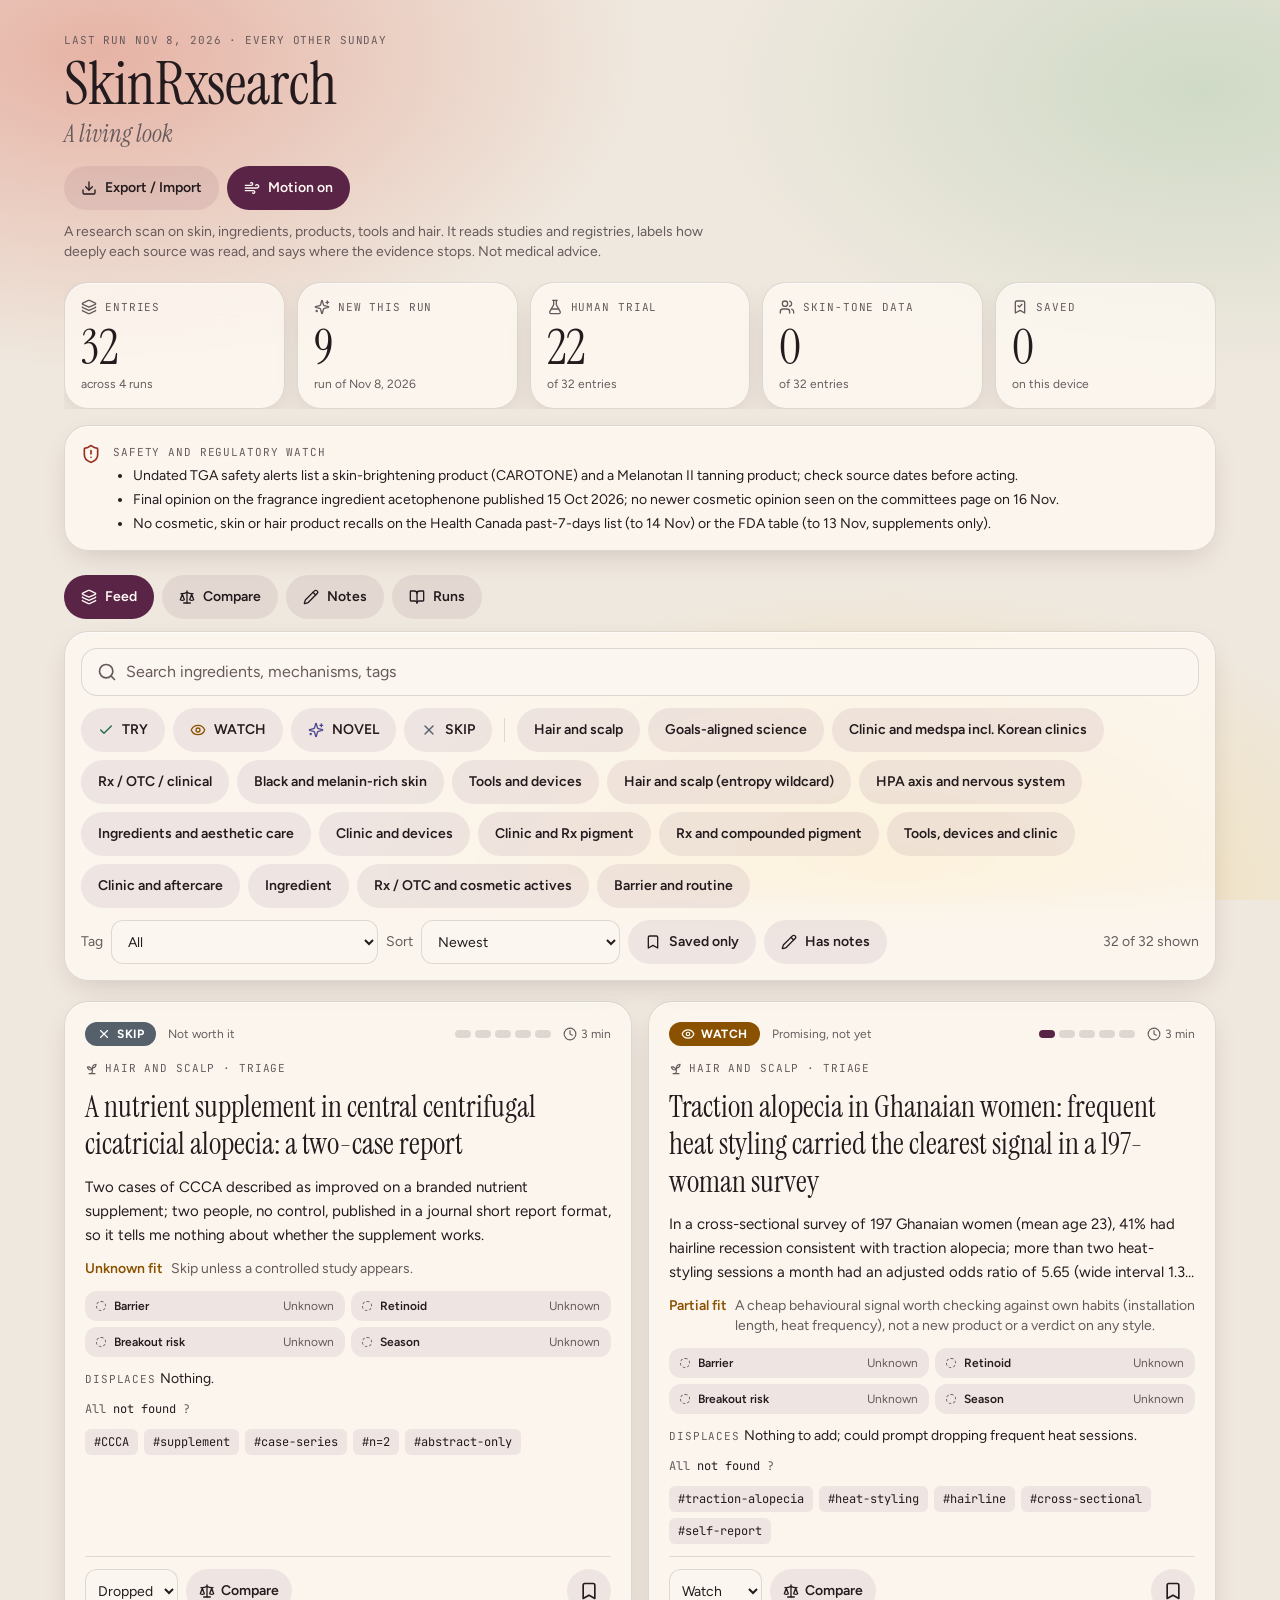
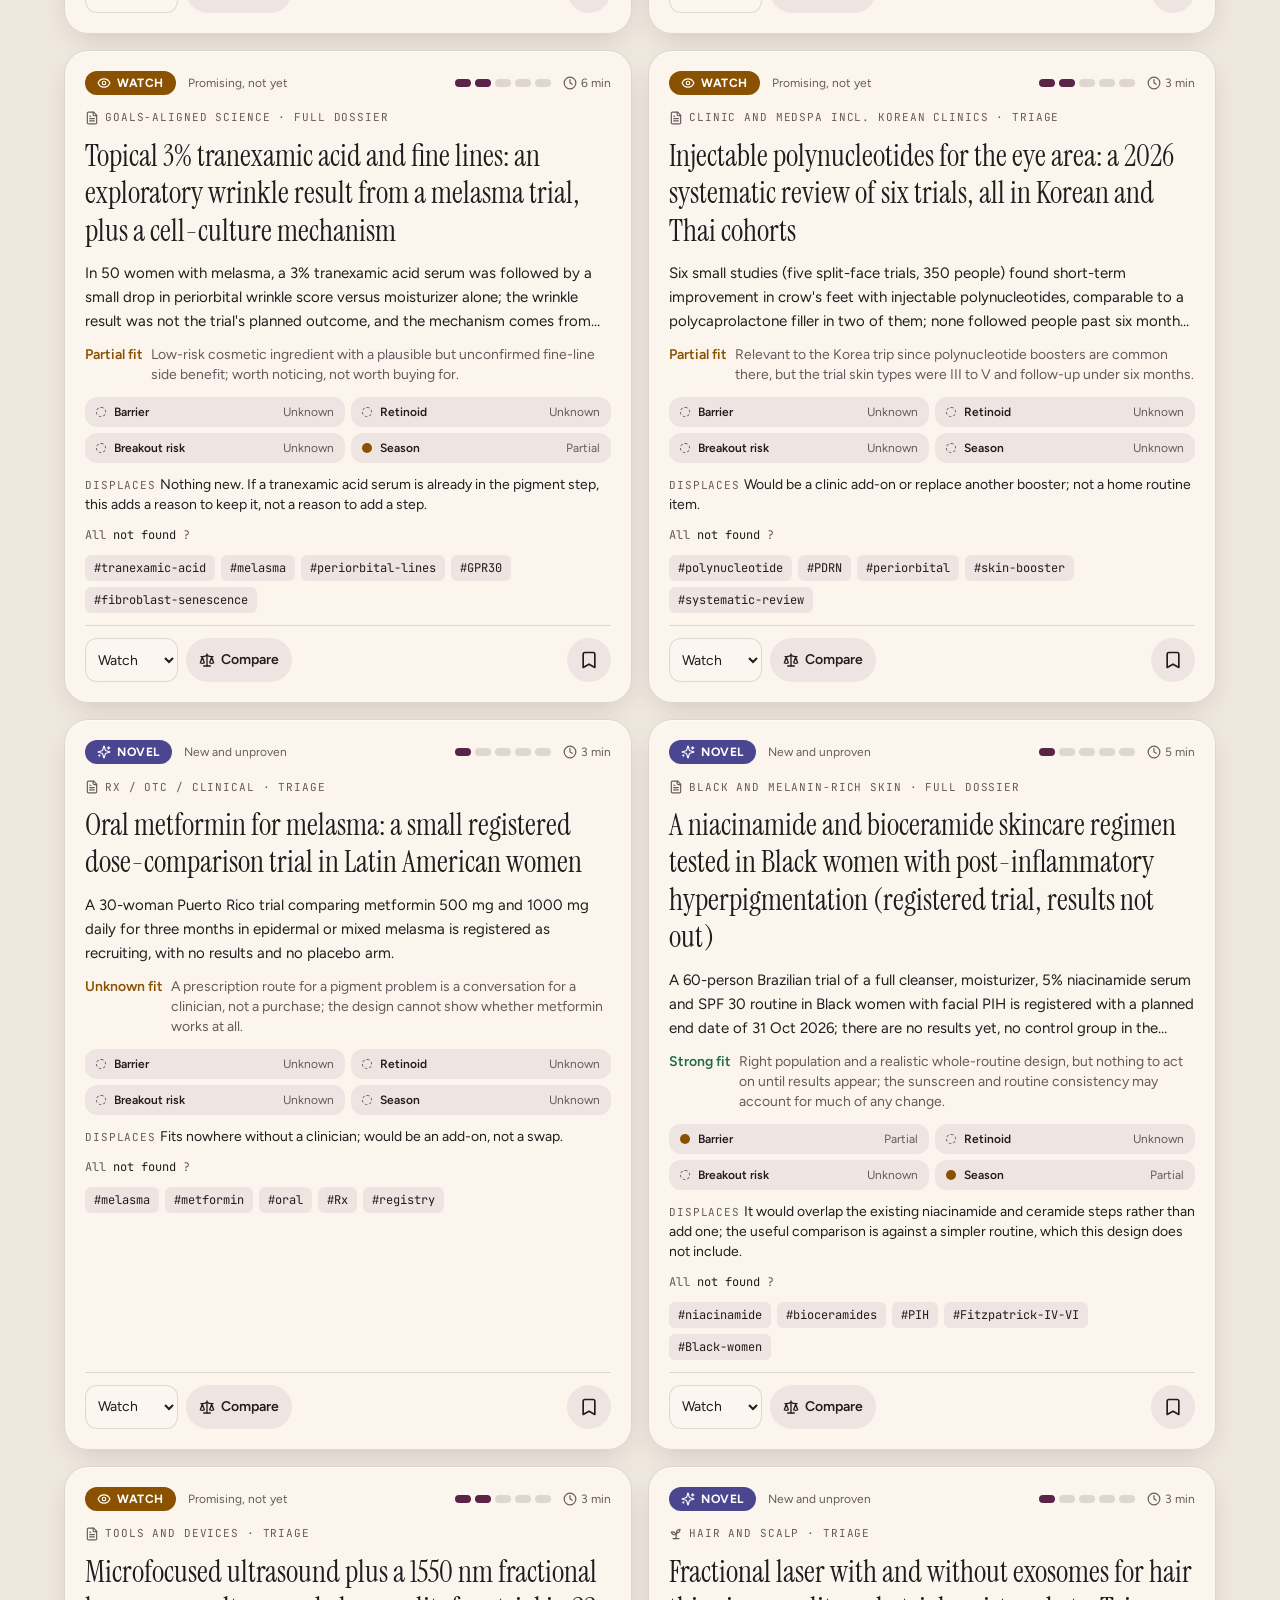
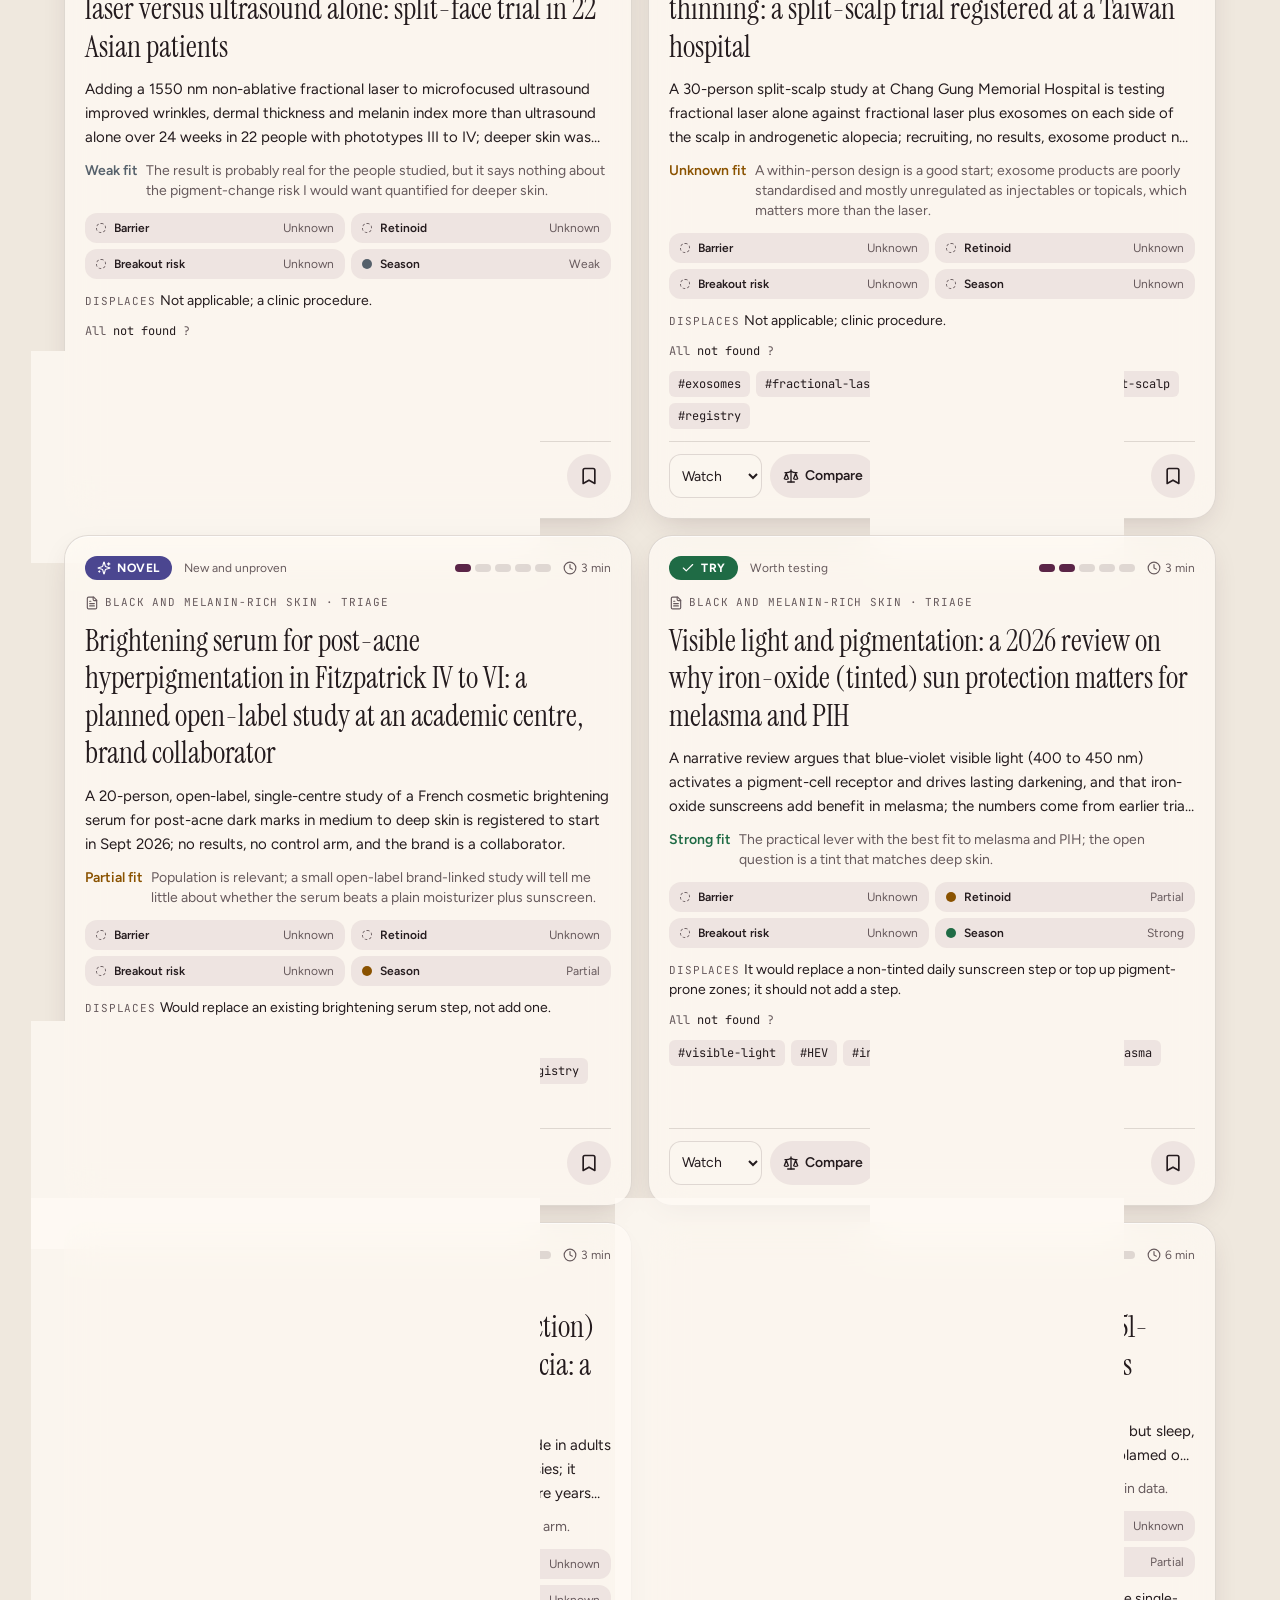
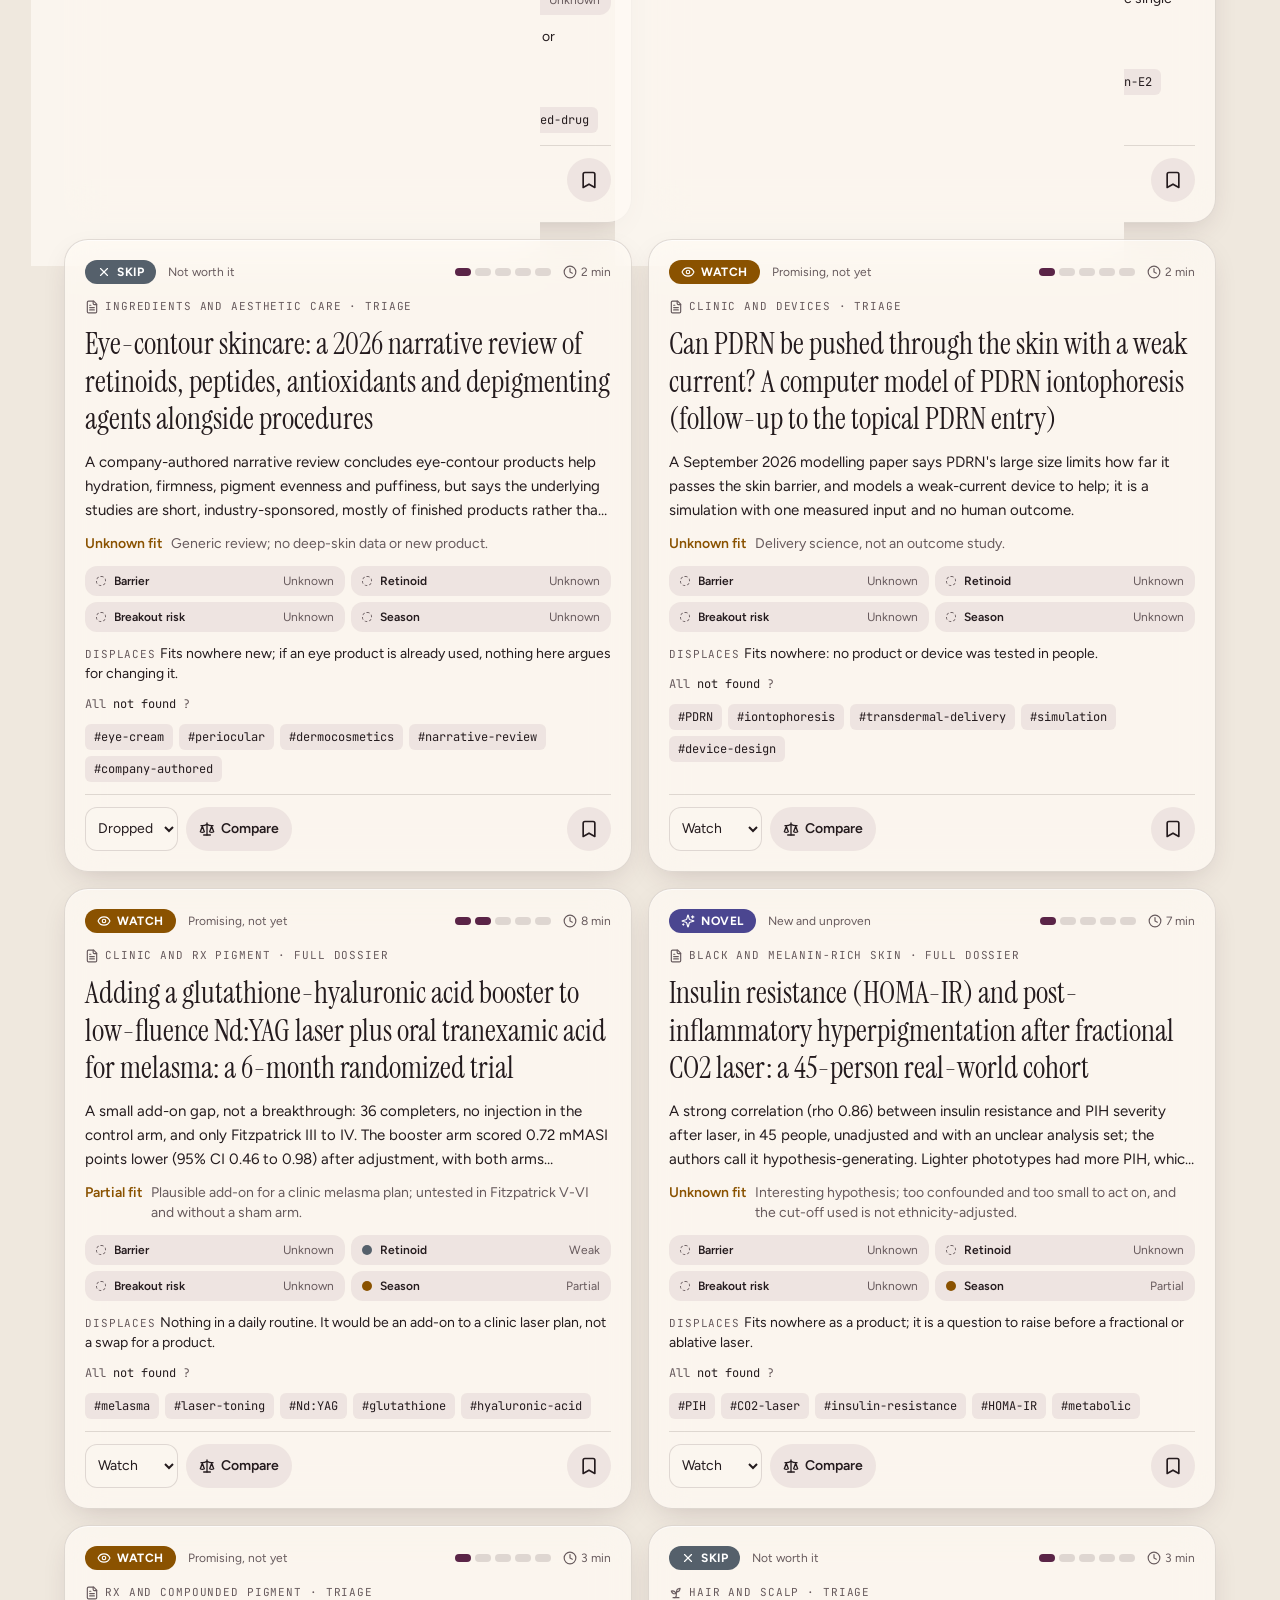
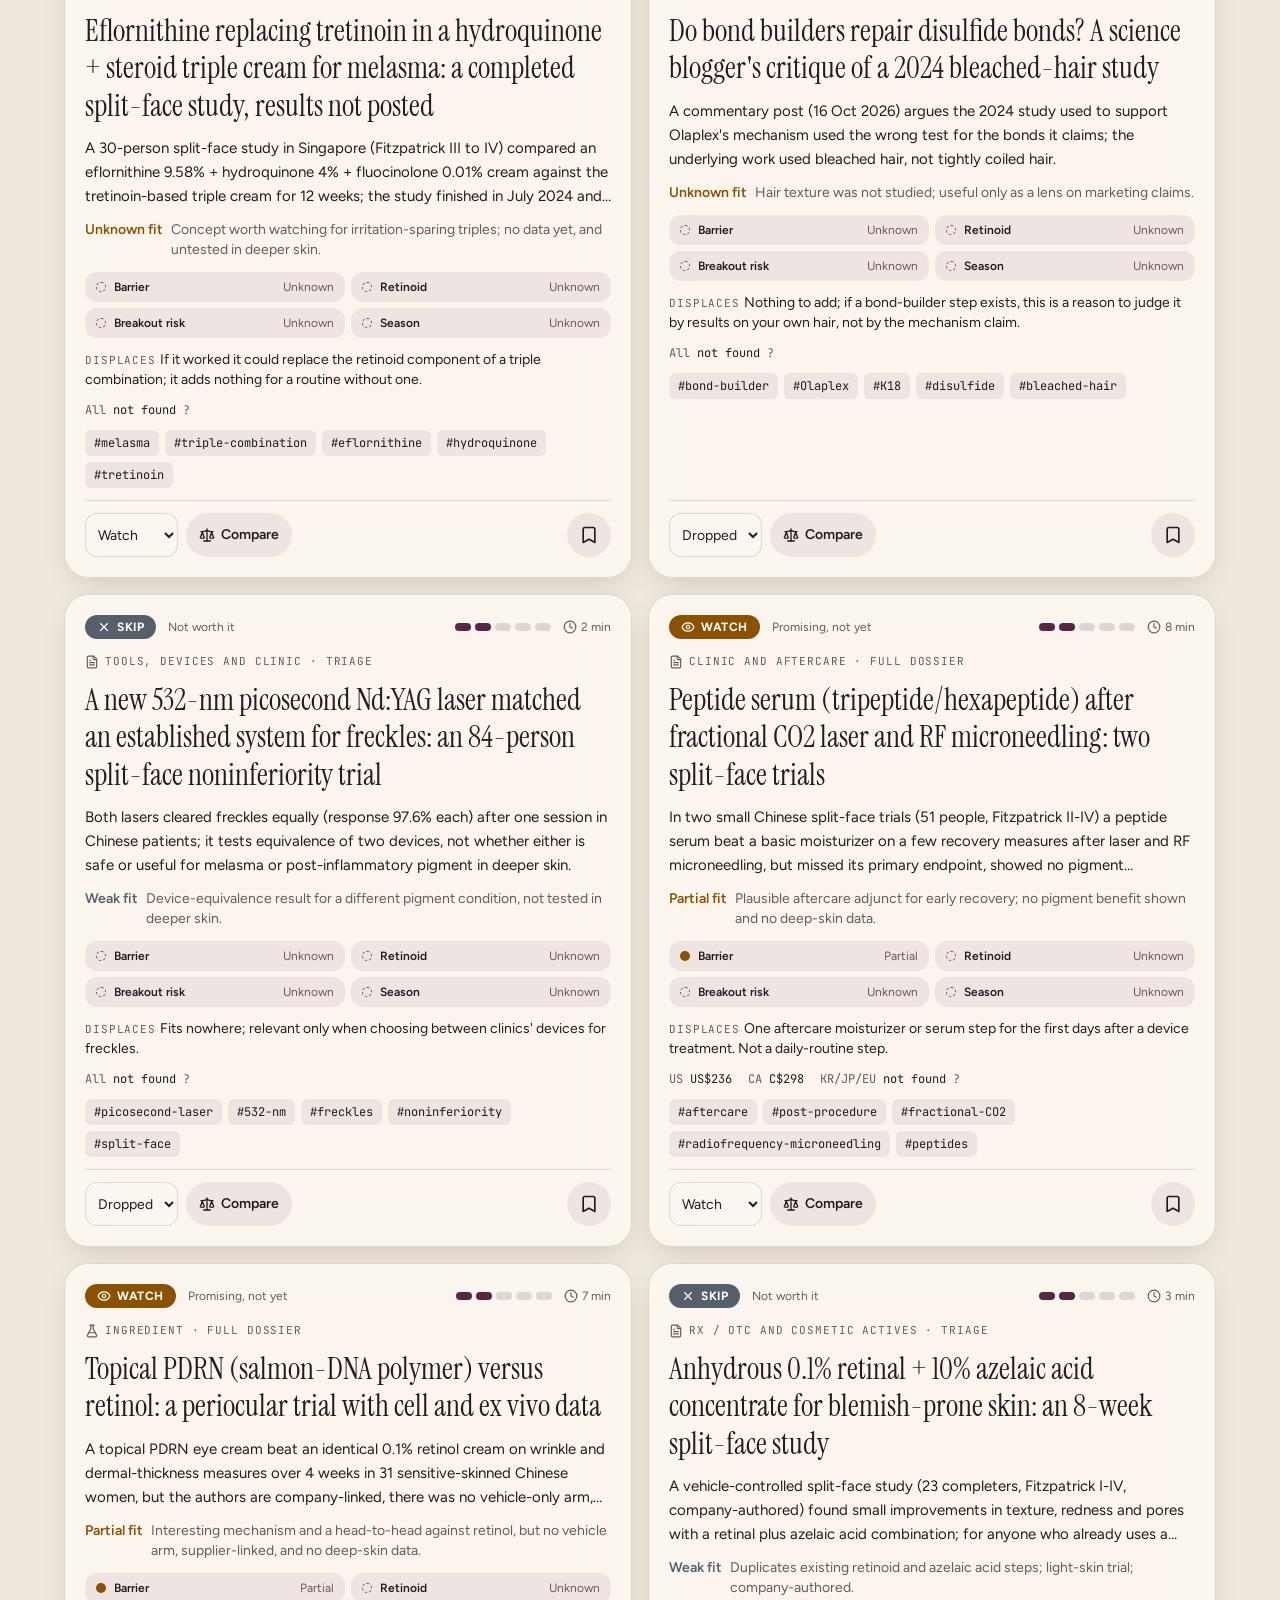
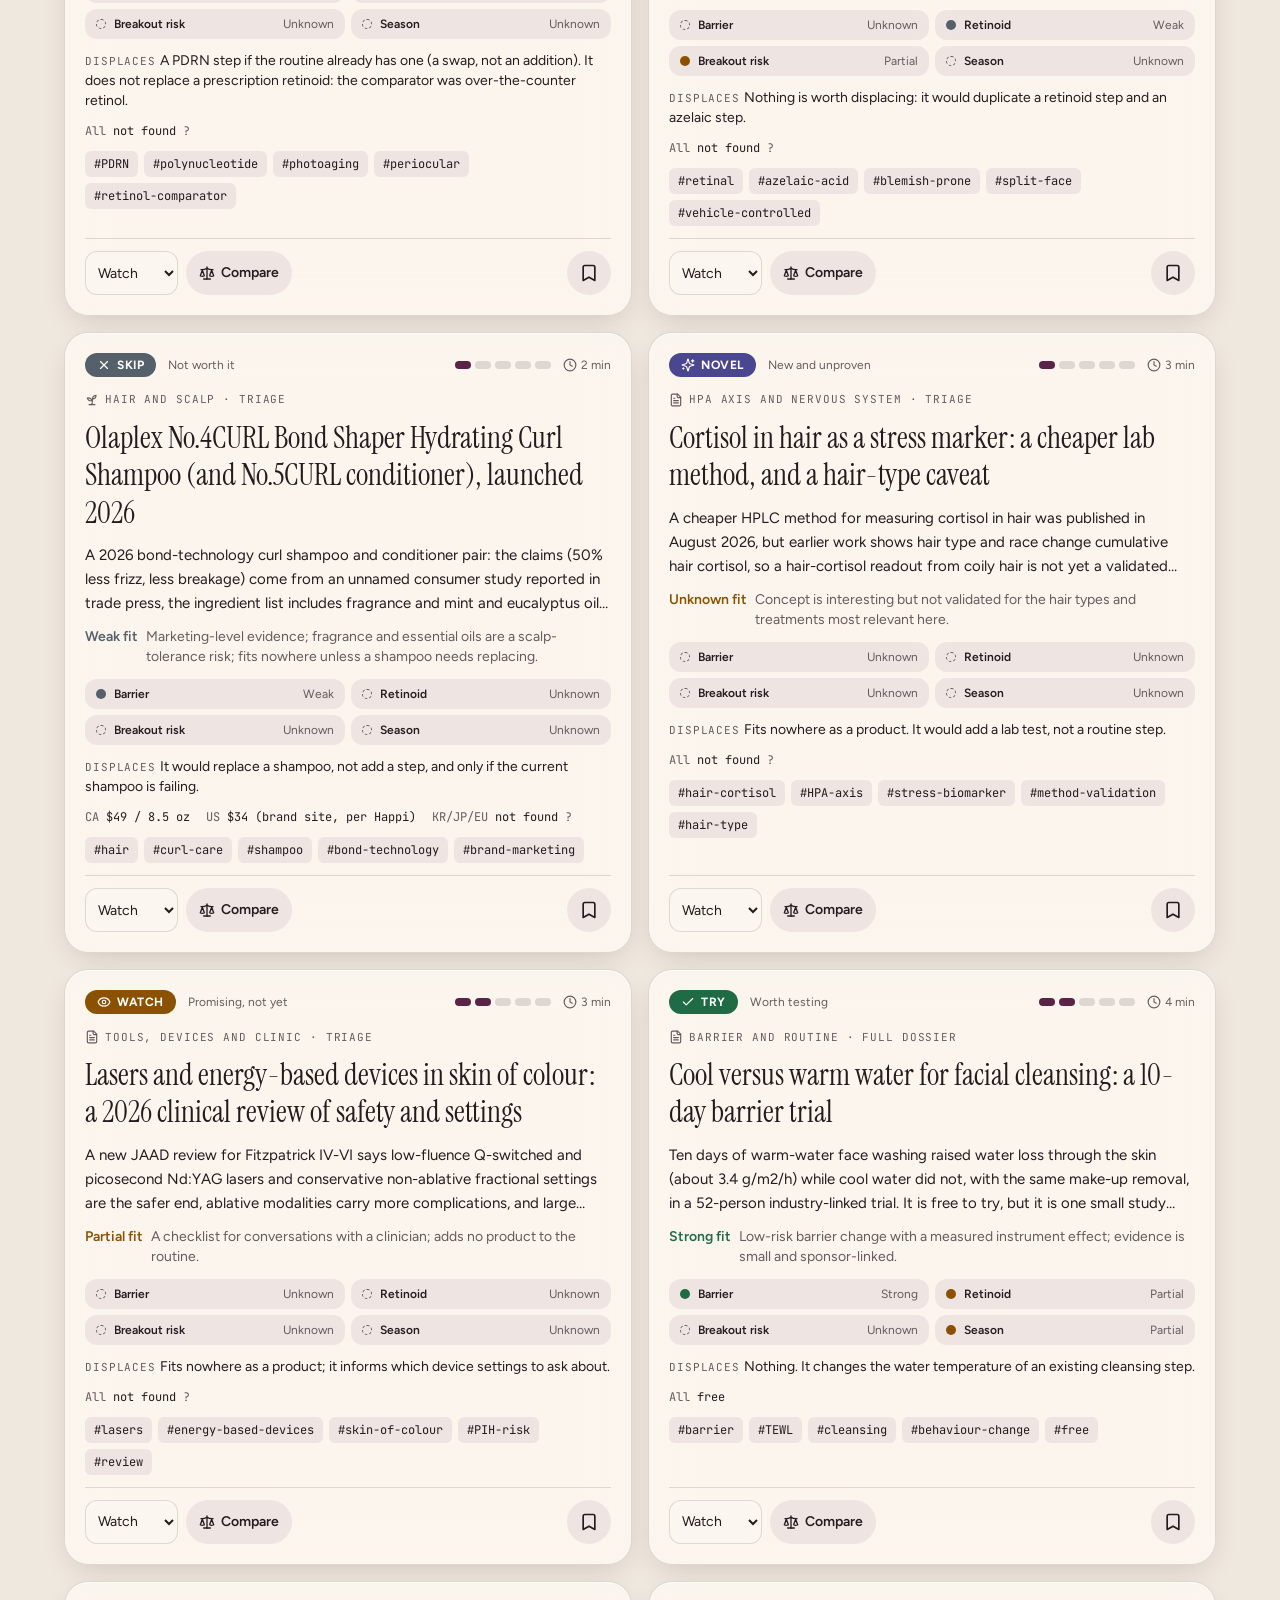
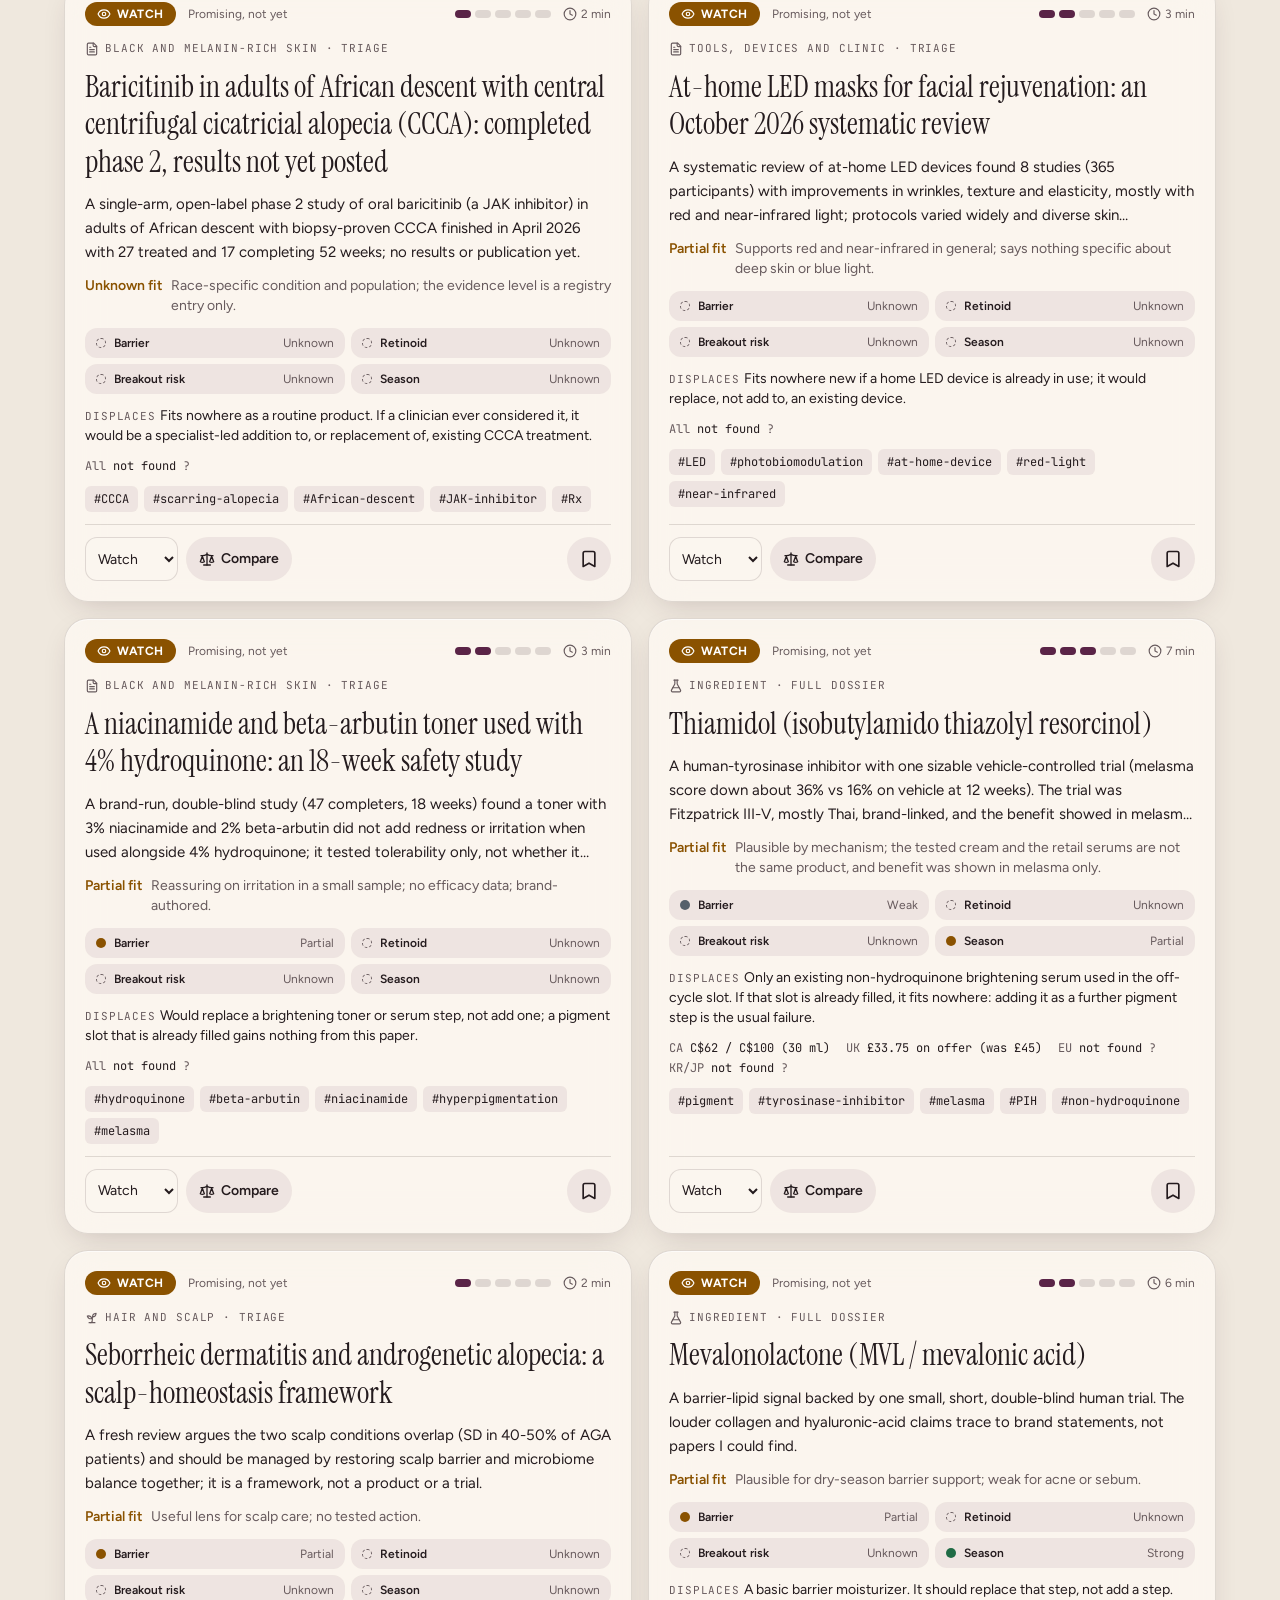
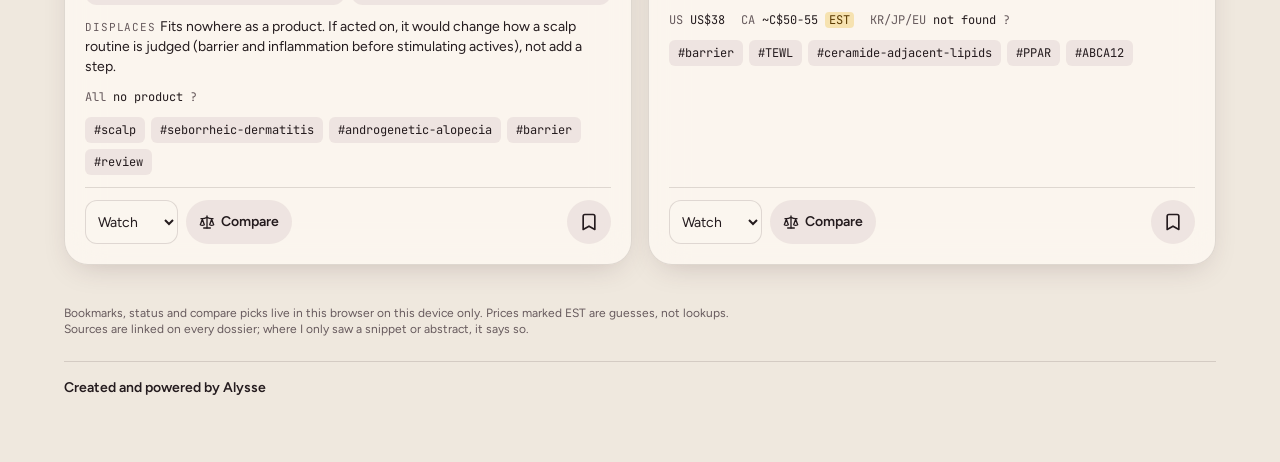
==== site/index.html @ e19b044b "Follow-up to 2026-11-08 run: regulators and product pages read, Watch re-check, deploy confirmed Co-" ====
<!doctype html>
<html lang="en">
<head>
<meta charset="utf-8">
<meta name="viewport" content="width=device-width, initial-scale=1, viewport-fit=cover">
<meta name="robots" content="noindex">
<meta name="color-scheme" content="light dark">
</head>
<body>
<title>SkinRxsearch</title>
<link rel="preconnect" href="https://fonts.googleapis.com">
<link rel="preconnect" href="https://fonts.gstatic.com" crossorigin>
<link rel="stylesheet" href="https://fonts.googleapis.com/css2?family=Figtree:wght@400;500;600;700&family=Instrument+Serif:ital@0;1&family=JetBrains+Mono:wght@400;500&display=swap">
<style>
:root{
  --bg:#efe8de; --ink:#241b1e; --mute:#675a5d; --line:rgba(60,40,45,.15);
  --glass:rgba(255,251,246,.70); --glass-solid:#fbf6ef; --accent:#5a2447; --on-accent:#fff8f3;
  --chip:rgba(90,36,71,.08); --warn:#9a2f20;
  --c-watch:#8a5200; --c-try:#1f6b45; --c-skip:#55606b; --c-novel:#4b4690; --on-badge:#ffffff;
  --est-bg:#f6e2b0; --est-ink:#5a3a00;
  --blob1:#e6b3a5; --blob2:#cfdac6; --blob3:#f1dca9;
  --shadow:0 1px 0 rgba(255,255,255,.6) inset, 0 10px 30px -12px rgba(70,40,50,.25);
}
@media (prefers-color-scheme: dark){
  :root:not([data-theme="light"]){
    --bg:#1b1517; --ink:#f3eae6; --mute:#bbaaac; --line:rgba(255,235,230,.15);
    --glass:rgba(44,33,37,.66); --glass-solid:#2a2125; --accent:#e7a8cf; --on-accent:#2a0f20;
    --chip:rgba(231,168,207,.13); --warn:#ff9d8c;
    --c-watch:#e8b45a; --c-try:#7fcf9f; --c-skip:#aab4be; --c-novel:#b7b1f2; --on-badge:#1b1517;
    --est-bg:#4a3810; --est-ink:#f6d98f;
    --blob1:#4a2a3a; --blob2:#2b3a31; --blob3:#4a3f22;
    --shadow:0 1px 0 rgba(255,255,255,.06) inset, 0 10px 30px -12px rgba(0,0,0,.6);
    color-scheme:dark;
  }
}
:root[data-theme="dark"]{
  --bg:#1b1517; --ink:#f3eae6; --mute:#bbaaac; --line:rgba(255,235,230,.15);
  --glass:rgba(44,33,37,.66); --glass-solid:#2a2125; --accent:#e7a8cf; --on-accent:#2a0f20;
  --chip:rgba(231,168,207,.13); --warn:#ff9d8c;
  --c-watch:#e8b45a; --c-try:#7fcf9f; --c-skip:#aab4be; --c-novel:#b7b1f2; --on-badge:#1b1517;
  --est-bg:#4a3810; --est-ink:#f6d98f;
  --blob1:#4a2a3a; --blob2:#2b3a31; --blob3:#4a3f22;
  --shadow:0 1px 0 rgba(255,255,255,.06) inset, 0 10px 30px -12px rgba(0,0,0,.6);
  color-scheme:dark;
}
*,:after,:before{--tw-border-spacing-x:0;--tw-border-spacing-y:0;--tw-translate-x:0;--tw-translate-y:0;--tw-rotate:0;--tw-skew-x:0;--tw-skew-y:0;--tw-scale-x:1;--tw-scale-y:1;--tw-pan-x: ;--tw-pan-y: ;--tw-pinch-zoom: ;--tw-scroll-snap-strictness:proximity;--tw-gradient-from-position: ;--tw-gradient-via-position: ;--tw-gradient-to-position: ;--tw-ordinal: ;--tw-slashed-zero: ;--tw-numeric-figure: ;--tw-numeric-spacing: ;--tw-numeric-fraction: ;--tw-ring-inset: ;--tw-ring-offset-width:0px;--tw-ring-offset-color:#fff;--tw-ring-color:rgba(59,130,246,.5);--tw-ring-offset-shadow:0 0 #0000;--tw-ring-shadow:0 0 #0000;--tw-shadow:0 0 #0000;--tw-shadow-colored:0 0 #0000;--tw-blur: ;--tw-brightness: ;--tw-contrast: ;--tw-grayscale: ;--tw-hue-rotate: ;--tw-invert: ;--tw-saturate: ;--tw-sepia: ;--tw-drop-shadow: ;--tw-backdrop-blur: ;--tw-backdrop-brightness: ;--tw-backdrop-contrast: ;--tw-backdrop-grayscale: ;--tw-backdrop-hue-rotate: ;--tw-backdrop-invert: ;--tw-backdrop-opacity: ;--tw-backdrop-saturate: ;--tw-backdrop-sepia: ;--tw-contain-size: ;--tw-contain-layout: ;--tw-contain-paint: ;--tw-contain-style: }::backdrop{--tw-border-spacing-x:0;--tw-border-spacing-y:0;--tw-translate-x:0;--tw-translate-y:0;--tw-rotate:0;--tw-skew-x:0;--tw-skew-y:0;--tw-scale-x:1;--tw-scale-y:1;--tw-pan-x: ;--tw-pan-y: ;--tw-pinch-zoom: ;--tw-scroll-snap-strictness:proximity;--tw-gradient-from-position: ;--tw-gradient-via-position: ;--tw-gradient-to-position: ;--tw-ordinal: ;--tw-slashed-zero: ;--tw-numeric-figure: ;--tw-numeric-spacing: ;--tw-numeric-fraction: ;--tw-ring-inset: ;--tw-ring-offset-width:0px;--tw-ring-offset-color:#fff;--tw-ring-color:rgba(59,130,246,.5);--tw-ring-offset-shadow:0 0 #0000;--tw-ring-shadow:0 0 #0000;--tw-shadow:0 0 #0000;--tw-shadow-colored:0 0 #0000;--tw-blur: ;--tw-brightness: ;--tw-contrast: ;--tw-grayscale: ;--tw-hue-rotate: ;--tw-invert: ;--tw-saturate: ;--tw-sepia: ;--tw-drop-shadow: ;--tw-backdrop-blur: ;--tw-backdrop-brightness: ;--tw-backdrop-contrast: ;--tw-backdrop-grayscale: ;--tw-backdrop-hue-rotate: ;--tw-backdrop-invert: ;--tw-backdrop-opacity: ;--tw-backdrop-saturate: ;--tw-backdrop-sepia: ;--tw-contain-size: ;--tw-contain-layout: ;--tw-contain-paint: ;--tw-contain-style: }/*! tailwindcss v3.4.17 | MIT License | https://tailwindcss.com*/*,:after,:before{box-sizing:border-box;border:0 solid #e5e7eb}:after,:before{--tw-content:""}:host,html{line-height:1.5;-webkit-text-size-adjust:100%;-moz-tab-size:4;-o-tab-size:4;tab-size:4;font-family:Figtree,system-ui,sans-serif;font-feature-settings:normal;font-variation-settings:normal;-webkit-tap-highlight-color:transparent}body{margin:0;line-height:inherit}hr{height:0;color:inherit;border-top-width:1px}abbr:where([title]){-webkit-text-decoration:underline dotted;text-decoration:underline dotted}h1,h2,h3,h4,h5,h6{font-size:inherit;font-weight:inherit}a{color:inherit;text-decoration:inherit}b,strong{font-weight:bolder}code,kbd,pre,samp{font-family:JetBrains Mono,ui-monospace,monospace;font-feature-settings:normal;font-variation-settings:normal;font-size:1em}small{font-size:80%}sub,sup{font-size:75%;line-height:0;position:relative;vertical-align:baseline}sub{bottom:-.25em}sup{top:-.5em}table{text-indent:0;border-color:inherit;border-collapse:collapse}button,input,optgroup,select,textarea{font-family:inherit;font-feature-settings:inherit;font-variation-settings:inherit;font-size:100%;font-weight:inherit;line-height:inherit;letter-spacing:inherit;color:inherit;margin:0;padding:0}button,select{text-transform:none}button,input:where([type=button]),input:where([type=reset]),input:where([type=submit]){-webkit-appearance:button;background-color:transparent;background-image:none}:-moz-focusring{outline:auto}:-moz-ui-invalid{box-shadow:none}progress{vertical-align:baseline}::-webkit-inner-spin-button,::-webkit-outer-spin-button{height:auto}[type=search]{-webkit-appearance:textfield;outline-offset:-2px}::-webkit-search-decoration{-webkit-appearance:none}::-webkit-file-upload-button{-webkit-appearance:button;font:inherit}summary{display:list-item}blockquote,dd,dl,figure,h1,h2,h3,h4,h5,h6,hr,p,pre{margin:0}fieldset{margin:0}fieldset,legend{padding:0}menu,ol,ul{list-style:none;margin:0;padding:0}dialog{padding:0}textarea{resize:vertical}input::-moz-placeholder,textarea::-moz-placeholder{opacity:1;color:#9ca3af}input::placeholder,textarea::placeholder{opacity:1;color:#9ca3af}[role=button],button{cursor:pointer}:disabled{cursor:default}audio,canvas,embed,iframe,img,object,svg,video{display:block;vertical-align:middle}img,video{max-width:100%;height:auto}[hidden]:where(:not([hidden=until-found])){display:none}.sr-only{position:absolute;width:1px;height:1px;padding:0;margin:-1px;overflow:hidden;clip:rect(0,0,0,0);white-space:nowrap;border-width:0}.visible{visibility:visible}.fixed{position:fixed}.absolute{position:absolute}.relative{position:relative}.inset-0{inset:0}.inset-x-0{left:0;right:0}.inset-x-3{left:.75rem;right:.75rem}.bottom-0{bottom:0}.bottom-2{bottom:.5rem}.bottom-5{bottom:1.25rem}.left-0{left:0}.left-1\/2{left:50%}.left-4{left:1rem}.right-2{right:.5rem}.top-0{top:0}.top-1\/2{top:50%}.top-\[6dvh\]{top:6dvh}.z-10{z-index:10}.z-30{z-index:30}.z-40{z-index:40}.z-50{z-index:50}.z-\[60\]{z-index:60}.m-0{margin:0}.-mx-1{margin-left:-.25rem;margin-right:-.25rem}.-mx-4{margin-left:-1rem;margin-right:-1rem}.-mx-5{margin-left:-1.25rem;margin-right:-1.25rem}.mx-1{margin-left:.25rem;margin-right:.25rem}.mx-auto{margin-left:auto;margin-right:auto}.mb-1{margin-bottom:.25rem}.mb-2{margin-bottom:.5rem}.mb-3{margin-bottom:.75rem}.mb-4{margin-bottom:1rem}.mb-6{margin-bottom:1.5rem}.ml-1{margin-left:.25rem}.ml-2{margin-left:.5rem}.ml-auto{margin-left:auto}.mr-1{margin-right:.25rem}.mt-0\.5{margin-top:.125rem}.mt-1{margin-top:.25rem}.mt-1\.5{margin-top:.375rem}.mt-10{margin-top:2.5rem}.mt-2{margin-top:.5rem}.mt-3{margin-top:.75rem}.mt-4{margin-top:1rem}.mt-5{margin-top:1.25rem}.mt-6{margin-top:1.5rem}.mt-auto{margin-top:auto}.block{display:block}.flex{display:flex}.inline-flex{display:inline-flex}.grid{display:grid}.\!hidden{display:none!important}.hidden{display:none}.h-1{height:.25rem}.h-2{height:.5rem}.h-2\.5{height:.625rem}.h-3\.5{height:.875rem}.h-4{height:1rem}.h-5{height:1.25rem}.h-6{height:1.5rem}.h-8{height:2rem}.h-\[92dvh\]{height:92dvh}.h-full{height:100%}.max-h-\[88dvh\]{max-height:88dvh}.min-h-0{min-height:0}.min-h-\[16px\]{min-height:16px}.min-h-\[32px\]{min-height:32px}.min-h-\[44px\]{min-height:44px}.min-h-\[48px\]{min-height:48px}.w-2\.5{width:.625rem}.w-28{width:7rem}.w-3\.5{width:.875rem}.w-4{width:1rem}.w-5{width:1.25rem}.w-8{width:2rem}.w-full{width:100%}.w-px{width:1px}.min-w-0{min-width:0}.min-w-\[116px\]{min-width:116px}.min-w-\[44px\]{min-width:44px}.max-w-2xl{max-width:42rem}.max-w-6xl{max-width:72rem}.max-w-\[300px\]{max-width:300px}.max-w-md{max-width:28rem}.max-w-xl{max-width:36rem}.flex-1{flex:1 1 0%}.shrink-0{flex-shrink:0}.-translate-x-1\/2{--tw-translate-x:-50%}.-translate-x-1\/2,.-translate-y-1\/2{transform:translate(var(--tw-translate-x),var(--tw-translate-y)) rotate(var(--tw-rotate)) skewX(var(--tw-skew-x)) skewY(var(--tw-skew-y)) scaleX(var(--tw-scale-x)) scaleY(var(--tw-scale-y))}.-translate-y-1\/2{--tw-translate-y:-50%}.transform{transform:translate(var(--tw-translate-x),var(--tw-translate-y)) rotate(var(--tw-rotate)) skewX(var(--tw-skew-x)) skewY(var(--tw-skew-y)) scaleX(var(--tw-scale-x)) scaleY(var(--tw-scale-y))}.cursor-pointer{cursor:pointer}.scroll-mt-4{scroll-margin-top:1rem}.list-disc{list-style-type:disc}.list-none{list-style-type:none}.grid-cols-2{grid-template-columns:repeat(2,minmax(0,1fr))}.grid-cols-4{grid-template-columns:repeat(4,minmax(0,1fr))}.flex-col{flex-direction:column}.flex-wrap{flex-wrap:wrap}.items-start{align-items:flex-start}.items-center{align-items:center}.items-baseline{align-items:baseline}.justify-center{justify-content:center}.gap-1{gap:.25rem}.gap-1\.5{gap:.375rem}.gap-2{gap:.5rem}.gap-3{gap:.75rem}.gap-4{gap:1rem}.gap-x-3{-moz-column-gap:.75rem;column-gap:.75rem}.gap-x-4{-moz-column-gap:1rem;column-gap:1rem}.gap-x-6{-moz-column-gap:1.5rem;column-gap:1.5rem}.gap-y-1{row-gap:.25rem}.gap-y-2{row-gap:.5rem}.space-y-1>:not([hidden])~:not([hidden]){--tw-space-y-reverse:0;margin-top:calc(.25rem*(1 - var(--tw-space-y-reverse)));margin-bottom:calc(.25rem*var(--tw-space-y-reverse))}.space-y-1\.5>:not([hidden])~:not([hidden]){--tw-space-y-reverse:0;margin-top:calc(.375rem*(1 - var(--tw-space-y-reverse)));margin-bottom:calc(.375rem*var(--tw-space-y-reverse))}.space-y-2>:not([hidden])~:not([hidden]){--tw-space-y-reverse:0;margin-top:calc(.5rem*(1 - var(--tw-space-y-reverse)));margin-bottom:calc(.5rem*var(--tw-space-y-reverse))}.divide-y>:not([hidden])~:not([hidden]){--tw-divide-y-reverse:0;border-top-width:calc(1px*(1 - var(--tw-divide-y-reverse)));border-bottom-width:calc(1px*var(--tw-divide-y-reverse))}.divide-line>:not([hidden])~:not([hidden]){border-color:var(--line)}.self-start{align-self:flex-start}.overflow-hidden{overflow:hidden}.overflow-x-auto{overflow-x:auto}.overflow-y-auto{overflow-y:auto}.overscroll-contain{overscroll-behavior:contain}.truncate{overflow:hidden;text-overflow:ellipsis;white-space:nowrap}.whitespace-pre-wrap{white-space:pre-wrap}.rounded{border-radius:.25rem}.rounded-2xl{border-radius:1rem}.rounded-3xl{border-radius:1.5rem}.rounded-full{border-radius:9999px}.rounded-md{border-radius:.375rem}.rounded-xl{border-radius:.75rem}.rounded-t-\[28px\]{border-top-left-radius:28px;border-top-right-radius:28px}.border{border-width:1px}.border-b{border-bottom-width:1px}.border-t{border-top-width:1px}.border-dashed{border-style:dashed}.border-line{border-color:var(--line)}.bg-line{background-color:var(--line)}.object-cover{-o-object-fit:cover;object-fit:cover}.p-0{padding:0}.p-3{padding:.75rem}.p-4{padding:1rem}.p-5{padding:1.25rem}.p-8{padding:2rem}.px-1{padding-left:.25rem;padding-right:.25rem}.px-1\.5{padding-left:.375rem;padding-right:.375rem}.px-2{padding-left:.5rem;padding-right:.5rem}.px-2\.5{padding-left:.625rem;padding-right:.625rem}.px-3{padding-left:.75rem;padding-right:.75rem}.px-4{padding-left:1rem;padding-right:1rem}.px-5{padding-left:1.25rem;padding-right:1.25rem}.py-0\.5{padding-top:.125rem;padding-bottom:.125rem}.py-1{padding-top:.25rem;padding-bottom:.25rem}.py-1\.5{padding-top:.375rem;padding-bottom:.375rem}.py-2\.5{padding-top:.625rem;padding-bottom:.625rem}.py-3{padding-top:.75rem;padding-bottom:.75rem}.pb-1{padding-bottom:.25rem}.pb-2{padding-bottom:.5rem}.pb-3{padding-bottom:.75rem}.pb-4{padding-bottom:1rem}.pb-5{padding-bottom:1.25rem}.pl-11{padding-left:2.75rem}.pl-4{padding-left:1rem}.pl-5{padding-left:1.25rem}.pr-4{padding-right:1rem}.pt-0\.5{padding-top:.125rem}.pt-1\.5{padding-top:.375rem}.pt-2{padding-top:.5rem}.pt-3{padding-top:.75rem}.pt-4{padding-top:1rem}.pt-8{padding-top:2rem}.text-left{text-align:left}.text-center{text-align:center}.align-middle{vertical-align:middle}.font-display{font-family:Instrument Serif,Georgia,serif}.font-mono{font-family:JetBrains Mono,ui-monospace,monospace}.text-2xl{font-size:1.5rem;line-height:2rem}.text-3xl{font-size:1.875rem;line-height:2.25rem}.text-5xl{font-size:3rem;line-height:1}.text-\[11px\]{font-size:11px}.text-\[15px\]{font-size:15px}.text-base{font-size:1rem;line-height:1.5rem}.text-sm{font-size:.875rem;line-height:1.25rem}.text-xs{font-size:.75rem;line-height:1rem}.font-bold{font-weight:700}.font-semibold{font-weight:600}.italic{font-style:italic}.leading-none{line-height:1}.leading-snug{line-height:1.375}.leading-tight{line-height:1.25}.tracking-wider{letter-spacing:.05em}.text-accent{color:var(--accent)}.text-ink{color:var(--ink)}.text-mute{color:var(--mute)}.text-warn{color:var(--warn)}.underline{text-decoration-line:underline}.underline-offset-4{text-underline-offset:4px}.filter{filter:var(--tw-blur) var(--tw-brightness) var(--tw-contrast) var(--tw-grayscale) var(--tw-hue-rotate) var(--tw-invert) var(--tw-saturate) var(--tw-sepia) var(--tw-drop-shadow)}.placeholder\:text-mute::-moz-placeholder{color:var(--mute)}.placeholder\:text-mute::placeholder{color:var(--mute)}.after\:absolute:after{content:var(--tw-content);position:absolute}.after\:inset-0:after{content:var(--tw-content);inset:0}.after\:rounded-3xl:after{content:var(--tw-content);border-radius:1.5rem}@media (min-width:640px){.sm\:sticky{position:sticky}.sm\:top-2{top:.5rem}.sm\:mx-0{margin-left:0;margin-right:0}.sm\:mt-2{margin-top:.5rem}.sm\:block{display:block}.sm\:flex{display:flex}.sm\:grid{display:grid}.sm\:hidden{display:none}.sm\:min-w-0{min-width:0}.sm\:grid-cols-2{grid-template-columns:repeat(2,minmax(0,1fr))}.sm\:grid-cols-5{grid-template-columns:repeat(5,minmax(0,1fr))}.sm\:flex-row{flex-direction:row}.sm\:items-center{align-items:center}.sm\:gap-2{gap:.5rem}.sm\:gap-3{gap:.75rem}.sm\:rounded-3xl{border-radius:1.5rem}.sm\:p-4{padding:1rem}.sm\:px-0{padding-left:0;padding-right:0}.sm\:px-4{padding-left:1rem;padding-right:1rem}.sm\:pb-0{padding-bottom:0}.sm\:text-5xl{font-size:3rem;line-height:1}.sm\:text-6xl{font-size:3.75rem;line-height:1}}@media (min-width:768px){.md\:inset-y-0{top:0;bottom:0}.md\:bottom-auto{bottom:auto}.md\:left-auto{left:auto}.md\:right-0{right:0}.md\:h-full{height:100%}.md\:w-\[min\(720px\2c 100\%\)\]{width:min(720px,100%)}.md\:grid-cols-2{grid-template-columns:repeat(2,minmax(0,1fr))}.md\:rounded-l-\[28px\]{border-top-left-radius:28px;border-bottom-left-radius:28px}.md\:rounded-t-none{border-top-left-radius:0;border-top-right-radius:0}}
html{-webkit-text-size-adjust:100%}
body{margin:0;background:var(--bg);color:var(--ink);font-family:Figtree,system-ui,sans-serif;font-size:16px;line-height:1.6;
  padding-left:max(16px,env(safe-area-inset-left));padding-right:max(16px,env(safe-area-inset-right));padding-bottom:calc(64px + env(safe-area-inset-bottom))}
.bgfx{position:fixed;inset:0;z-index:-1;pointer-events:none;
  background:
   radial-gradient(60% 50% at 8% 6%, var(--blob1) 0%, transparent 70%),
   radial-gradient(55% 45% at 94% 10%, var(--blob2) 0%, transparent 70%),
   radial-gradient(60% 50% at 70% 100%, var(--blob3) 0%, transparent 70%),
   var(--bg)}
.glass{background:var(--glass);-webkit-backdrop-filter:blur(18px) saturate(1.2);backdrop-filter:blur(18px) saturate(1.2);
  border:1px solid var(--line);box-shadow:var(--shadow)}
.glass-solid{background:var(--glass-solid);border:1px solid var(--line)}
.pill{background:var(--pc);color:var(--on-badge)}
.ring-a:focus-visible,button:focus-visible,a:focus-visible,select:focus-visible,input:focus-visible{outline:2px solid var(--accent);outline-offset:2px}
.card{transition:transform .18s ease, box-shadow .18s ease}
@media (hover:hover){.card:hover{transform:translateY(-2px)}}
.chipbtn{background:var(--chip);color:var(--ink);border:1px solid transparent}
.chipbtn[aria-pressed="true"]{background:var(--accent);color:var(--on-accent)}
.est{background:var(--est-bg);color:var(--est-ink)}
.scrim{opacity:0;pointer-events:none;transition:opacity .2s ease;background:rgba(30,15,22,.38)}
.scrim.open{opacity:1;pointer-events:auto}
.drawer{transform:translateY(100%);transition:transform .28s cubic-bezier(.2,.8,.2,1);visibility:hidden}
.drawer.open{transform:none;visibility:visible}
@media (min-width:768px){.drawer{transform:translateX(100%)}.drawer.open{transform:none}}
.clamp3{display:-webkit-box;-webkit-line-clamp:3;-webkit-box-orient:vertical;overflow:hidden}
.eyebrow{font-family:"JetBrains Mono",ui-monospace,monospace;font-size:11px;letter-spacing:.08em;text-transform:uppercase;color:var(--mute)}
.stepline{position:absolute;left:15px;top:30px;bottom:-10px;width:2px;background:var(--line)}
html:not(.mo) *,html:not(.mo) *::before,html:not(.mo) *::after{transition:none!important;animation:none!important;scroll-behavior:auto!important}
.chipbtn[aria-current="true"]{background:var(--accent);color:var(--on-accent)}
.chipbtn:disabled{opacity:.5}
.mo .rv{opacity:0;transform:translateY(14px);transition:opacity .5s ease,transform .5s cubic-bezier(.2,.8,.2,1)}
.mo .rv.in{opacity:1;transform:none}
.fbox{background:var(--glass-solid);transition:background .3s,color .3s}
.mo .fnode{opacity:.72;transition:opacity .3s}
.mo .fnode.on{opacity:1}
.mo .fnode.on .fbox{background:var(--accent);color:var(--on-accent)}
.mo .fnode.on .fbox.inf{background:var(--est-bg);color:var(--est-ink)}
.mo .fnode.on .fbox .mono{color:inherit}
.fnote{transition:color .3s}
.mo .fnode:not(.on) .fnote{color:var(--mute)}
.fnode.on .fnote{color:var(--ink)}
@keyframes rise{from{opacity:0;transform:translateY(12px)}to{opacity:1;transform:none}}
.mo .stagger .card{animation:rise .5s cubic-bezier(.2,.8,.2,1) both;animation-delay:calc(var(--i,0)*45ms)}
@media (hover:hover) and (pointer:fine){
  #drawerBody{scrollbar-width:auto;scrollbar-color:var(--accent) var(--chip)}
  #drawerBody::-webkit-scrollbar{width:13px}
  #drawerBody::-webkit-scrollbar-track{background:var(--chip)}
  #drawerBody::-webkit-scrollbar-thumb{background:var(--accent);border-radius:9px;border:3px solid var(--glass-solid)}
}
.hrow2{display:grid;grid-template-rows:1fr;transition:grid-template-rows .25s ease,opacity .2s ease}
.hrow2>div{overflow:hidden;min-height:0}
@media (max-width:767px){.drawer.sc .hrow2{grid-template-rows:0fr;opacity:0;visibility:hidden}}
@media (max-width:767px){.drawer.sc #dTitle{font-size:1.5rem;white-space:nowrap;overflow:hidden;text-overflow:ellipsis}}
@media (max-width:639px){.tabs svg{display:none}}
.toast{transition:opacity .2s ease,transform .2s ease}
select{background-color:var(--glass-solid);color:var(--ink)}
</style>

<div class="bgfx" aria-hidden="true"></div>
<div id="main" class="mx-auto max-w-6xl">
  <header class="pt-8 pb-5">
    <div class="eyebrow" id="kicker"></div>
    <h1 class="font-display text-5xl sm:text-6xl leading-none mt-1">SkinRxsearch</h1>
    <p class="font-display italic text-2xl text-mute mt-1" id="tagline"></p>
    <div class="mt-4 flex flex-wrap gap-2"><button data-act="export" id="exportBtn" class="chipbtn rounded-full px-4 min-h-[44px] text-sm font-semibold inline-flex items-center gap-2"></button><button data-act="motion" id="motionBtn" class="chipbtn rounded-full px-4 min-h-[44px] text-sm font-semibold inline-flex items-center gap-2" aria-pressed="true"></button></div>
    <p class="text-sm text-mute mt-3 max-w-2xl">A research scan on skin, ingredients, products, tools and hair. It reads studies and registries, labels how deeply each source was read, and says where the evidence stops. Not medical advice.</p>
  </header>

  <section id="metrics" aria-label="At a glance" class="flex gap-2 overflow-x-auto pb-1 -mx-4 px-4 sm:mx-0 sm:px-0 sm:pb-0 sm:grid sm:grid-cols-5 sm:gap-3"></section>

  <section id="safety" class="mt-4"></section>

  <nav class="tabs mt-6 grid grid-cols-4 gap-1.5 sm:flex sm:items-center sm:gap-2" aria-label="Views">
    <button data-act="tab" data-tab="feed" class="chipbtn rounded-full px-2 sm:px-4 min-h-[44px] justify-center text-sm font-semibold inline-flex items-center gap-2" aria-pressed="true"></button>
    <button data-act="tab" data-tab="compare" class="chipbtn rounded-full px-2 sm:px-4 min-h-[44px] justify-center text-sm font-semibold inline-flex items-center gap-2" aria-pressed="false"></button>
    <button data-act="tab" data-tab="notes" class="chipbtn rounded-full px-2 sm:px-4 min-h-[44px] justify-center text-sm font-semibold inline-flex items-center gap-2" aria-pressed="false"></button>
    <button data-act="tab" data-tab="runs" class="chipbtn rounded-full px-2 sm:px-4 min-h-[44px] justify-center text-sm font-semibold inline-flex items-center gap-2" aria-pressed="false"></button>
  </nav>

  <div id="filters" class="glass rounded-3xl p-3 sm:p-4 mt-3 sm:sticky sm:top-2 z-30">
    <div class="flex flex-col gap-3">
      <label class="relative block">
        <span class="sr-only">Search entries</span>
        <span class="absolute left-4 top-1/2 -translate-y-1/2 text-mute" id="searchIcon"></span>
        <input id="q" type="search" placeholder="Search ingredients, mechanisms, tags" autocomplete="off"
          class="w-full rounded-2xl glass-solid pl-11 pr-4 min-h-[48px] text-base placeholder:text-mute">
      </label>
      <button id="filtBtn" data-act="filt" aria-expanded="false" class="sm:hidden chipbtn rounded-full px-4 min-h-[44px] text-sm font-semibold inline-flex items-center justify-center gap-2 self-start"></button>
      <div id="filtMore" class="hidden sm:flex flex-col gap-3">
      <div class="flex flex-wrap gap-2 items-center" id="chipRow"></div>
      <div class="flex flex-wrap gap-2 items-center">
        <label class="inline-flex items-center gap-2 text-sm text-mute">Tag
          <select id="tagSel" class="rounded-xl border border-line min-h-[44px] px-3 text-sm"></select></label>
        <label class="inline-flex items-center gap-2 text-sm text-mute">Sort
          <select id="sortSel" class="rounded-xl border border-line min-h-[44px] px-3 text-sm">
            <option value="new">Newest</option><option value="ev">Evidence, strongest first</option>
            <option value="verdict">Verdict</option><option value="read">Shortest read</option></select></label>
        <button id="savedBtn" data-act="saved" class="chipbtn rounded-full px-4 min-h-[44px] text-sm font-semibold inline-flex items-center gap-2" aria-pressed="false"></button>
        <button id="notesBtn" data-act="notesOnly" class="chipbtn rounded-full px-4 min-h-[44px] text-sm font-semibold inline-flex items-center gap-2" aria-pressed="false"></button>
        <button id="hiddenBtn" data-act="hiddenOnly" class="chipbtn rounded-full px-4 min-h-[44px] text-sm font-semibold items-center gap-2" style="display:none" aria-pressed="false"></button>
        <button id="clearBtn" data-act="clear" class="rounded-full px-3 min-h-[44px] text-sm font-semibold text-accent underline underline-offset-4 hidden"></button>
        <span id="count" class="ml-auto text-sm text-mute" aria-live="polite"></span>
      </div>
      </div>
    </div>
  </div>

  <main id="view" class="mt-5"></main>

  <footer class="mt-10 text-xs text-mute max-w-2xl">
    Bookmarks, status and compare picks live in this browser on this device only. Prices marked EST are guesses, not lookups. Sources are linked on every dossier; where I only saw a snippet or abstract, it says so.
  </footer>
  <div class="mt-6 pt-4 border-t border-line text-sm font-semibold">Created and powered by Alysse</div>
</div>

<div id="scrim" class="scrim fixed inset-0 z-40" data-act="closeAny"></div>
<aside id="drawer" class="drawer fixed z-50 bottom-0 inset-x-0 h-[92dvh] rounded-t-[28px] md:inset-y-0 md:right-0 md:left-auto md:bottom-auto md:h-full md:w-[min(720px,100%)] md:rounded-t-none md:rounded-l-[28px] glass-solid flex flex-col overflow-hidden"
  role="dialog" aria-modal="true" aria-labelledby="dTitle" aria-hidden="true" tabindex="-1">
  <div id="drawerHead" class="px-5 pt-4 pb-3 border-b border-line"></div>
  <div id="drawerBody" class="relative flex-1 min-h-0 overflow-y-auto overscroll-contain px-5 pt-4" style="padding-bottom:28px"></div>
  <div id="dock" class="border-t border-line px-5 pt-2" style="background:var(--glass-solid);padding-bottom:calc(10px + env(safe-area-inset-bottom))"></div>
</aside>

<div id="modal" class="fixed z-50 inset-x-3 top-[6dvh] mx-auto max-w-xl max-h-[88dvh] overflow-y-auto rounded-3xl glass-solid p-5 hidden" role="dialog" aria-modal="true" aria-labelledby="mTitle" tabindex="-1">
  <div class="flex items-start gap-3"><h2 id="mTitle" class="font-display text-3xl leading-tight flex-1">Export and import</h2>
    <button data-act="closeModal" id="mClose" class="chipbtn rounded-full min-h-[44px] min-w-[44px] inline-flex items-center justify-center" aria-label="Close"></button></div>
  <p class="text-sm text-mute mt-2">Your bookmarks, statuses and notes live in this browser on this device only. Back them up here, or carry them to another device.</p>
  <div class="mt-4 grid gap-2" id="mActions"></div>
  <label class="block mt-4 text-xs font-semibold text-mute" for="outArea">Preview (select and copy from here if the Copy button is blocked)</label>
  <textarea id="outArea" readonly rows="7" class="mt-1 w-full rounded-2xl border border-line glass-solid p-3 font-mono text-xs"></textarea>
  <div id="mMsg" class="mt-2 text-sm font-semibold" aria-live="polite"></div>
  <input type="file" id="impFile" accept=".json,application/json" class="sr-only" tabindex="-1">
</div>

<div id="toast" class="toast fixed z-[60] left-1/2 -translate-x-1/2 bottom-5 rounded-full glass-solid px-4 py-1 text-sm flex items-center gap-3" style="opacity:0;pointer-events:none;box-shadow:var(--shadow)" role="status" aria-live="polite"></div>

<script>
window.SRS_META={"siteName": "SkinRxsearch", "tagline": "A living look", "runs": [{"date": "2026-11-08", "note": "Biweekly scan, 8 Nov 2026 (ISO week 45). Nine entries, two full dossiers. Top three: a registered trial of a niacinamide and bioceramide routine in Black women with facial PIH (NOVEL, no results, no control arm in the record), a topical tranexamic acid exploratory result on early fine lines (WATCH, post hoc, small), and a registered Fitzpatrick IV to VI trial of a brightening serum (NOVEL, brand collaborator). Hair: a Ghanaian traction alopecia survey flags frequent heat styling (WATCH); a two-case supplement report is SKIP. Coverage limit: every source URL listed in the task was blocked by the fetch permission layer, so literature came from PubMed and ClinicalTrials.gov, and regulators only through search titles. No product page was opened. Prior Watch items were not re-checked individually. Follow-up 16 Nov: web fetches worked once approvals were skipped; regulators now read (no new cosmetic recalls at Health Canada or FDA; TGA lists two skin-product warnings), Vinoperfect ingredients and price added, deploy confirmed through Netlify.", "entries": 9, "deep": 2, "appendix": "# [RUN APPENDIX] Coverage, source test and checks, 2026-11-08\n\n## Source test (real calls this run; nothing is claimed as covered without one)\nUnattended note: all 29 URLs listed in the task prompt were attempted once through a fetch subagent. Every one returned PROVENANCE_REQUIRED (\"permission request not answered in time\"); this is a permission-layer timeout, not a 429, robots block or empty result. None were retried or worked around. Registries and regulators were reached through the PubMed and ClinicalTrials.gov tools and site-scoped web search (titles and URLs only).\n\n| Source | Result | Detail |\n|---|---|---|\n| PubMed (MCP) | reached | 11 searches; metadata and abstracts read for 14 records; PMC full text for 1 paper (Lin 2026) |\n| ClinicalTrials.gov (MCP) | reached | 3 searches (hyperpigmentation, alopecia); full records read for NCT07618572, NCT07896486, NCT06845540 |\n| Europe PMC, Crossref, J-STAGE, KoreaMed, EU Clinical Trials Register (listed URLs) | blocked | PROVENANCE_REQUIRED, one attempt each, no retry |\n| EU CTIS, ISRCTN, ANZCTR, UMIN, ChiCTR, CiNii, medRxiv, bioRxiv, SSRN, Google Patents, PMDA (listed URLs) | blocked | PROVENANCE_REQUIRED |\n| Health Canada recalls, health-products.canada.ca, FDA recalls, TGA, EU health committees (listed URLs) | blocked | PROVENANCE_REQUIRED. Health Canada recall page titles surfaced through site-scoped search only; dates not read |\n| Cosmetics Design Asia/Europe, Premium Beauty News, Olive Young, Hwahae, @cosme, Sephora, Boots (listed URLs) | blocked | PROVENANCE_REQUIRED |\n| Web search (standard) | reached | Korean clinic launches (trade and clinic blogs, titles only, nothing opened), Caudalie product search (retail titles, nothing opened), Derm Brief and Lab Muffin searches (no usable recent items) |\n| Retailer and brand pages for named products | not opened | No product page was opened this run; ingredient lists and prices are therefore not verified |\n\n## Lane coverage checklist\n- HPA axis / nervous system: PubMed searched twice (stress, cortisol, HRV with skin and hair outcomes; stress and sleep trials in acne, psoriasis, atopic dermatitis). Results were mostly off-topic; titles were not triaged beyond the first records. Searched, nothing worth listing; this lane is the thinnest of the run.\n- Black and melanin-rich skin: PubMed and ClinicalTrials.gov. Entries: niacinamide and bioceramide regimen registry (dossier), Vinoperfect serum registry, oral metformin melasma registry.\n- Tools and devices: PubMed (laser, microneedling, RF, ultrasound in Asian skin). Entry: microfocused ultrasound plus 1550 nm laser. A photothermal PRP melasma trial surfaced again and was not relisted (already read last run).\n- Clinic and medspa incl. Korean clinics: PubMed plus one web search (titles only). Entry: polynucleotide periorbital review.\n- Hair and scalp: PubMed (3 searches) and ClinicalTrials.gov (alopecia). Entries: Ghana traction alopecia survey, CCCA supplement case series (SKIP), split-scalp laser with exosomes.\n- Goals-aligned science: topical tranexamic acid dossier.\n- Entropy wildcard: tranexamic acid as a possible fine-line ingredient, and the exosome plus laser scalp trial.\n- Rx / OTC / clinical: oral metformin registry; chemotherapy-induced alopecia scoping review surfaced and was not listed (off-lane).\n\n## Watch re-check (prior Watch items)\nA single combined PubMed query for the previous Watch names returned zero hits, which is not a reliable re-check because the combined Boolean query was malformed. Individual re-searches were not repeated this run. Status: not re-checked individually. Exception: the earlier retinal plus azelaic acid concentrate paper (Int J Cosmet Sci 2026) resurfaced in a search; no new data. The baricitinib CCCA trial (NCT07843732) was not re-opened.\n\n## Limits worth knowing\n- Seven of nine entries are abstract-level or registry-level reads. Two dossiers: one full text, one registry record with no results.\n- Safety watch comes from search-result titles, not from opened pages.\n- The Derm Brief, Lab Muffin and Skin Spectrum Weekly were searched but not fetched; no leads taken from them.\n\n## Build facts\nBuild printed no Tailwind fallback message and only the line 'built 32 entries'; I did not confirm whether npx compiled or cached CSS was used. RDKit was not installed and was not needed (no ingredient structures this run). Build output: 32 entries total (9 new).\n\n\n---\n# Addendum 2026-11-16 (follow-up pass, interactive session, approvals skipped)\nThe 8 Nov run could not fetch any web page. This pass re-ran the gaps.\n\n## Source test, re-run 2026-11-16 (one fetch each, 17 URLs, none returned PROVENANCE_REQUIRED)\n| Source | Result | Detail |\n|---|---|---|\n| Live batch file | reached | Batch page loaded and lists the nine 8 Nov entries |\n| Live site home page | reached, shell only | Page text is a JavaScript app shell; entries not visible to a fetch. Deploy confirmed instead through Netlify: deploy of commit 4d31a5e, state ready, published 2026-11-08 13:20 UTC |\n| Europe PMC REST | reached | 271,728 hits for \"skin barrier\"; newest top hit 2026-10-28 |\n| Crossref | reached | 540,544 results; top hit a 2005 book chapter |\n| EU Clinical Trials Register | reached | 530 results; page also shows contradictory \"no match\" boilerplate |\n| J-STAGE | reached, truncated | 173,158 results; first result 2012 |\n| KoreaMed | reached | 315 results |\n| Health Canada recalls | reached | Past-7-days list only (to 14 Nov): no cosmetic, skin or hair recalls |\n| FDA recalls | reached | To 13 Nov: supplements only, no cosmetics |\n| TGA safety alerts | reached | Undated list: CAROTONE skin-brightening product warning; Melanotan II tanning product warning |\n| EU scientific committees | reached | Newest SCCS final opinion: acetophenone, 15 Oct 2026 |\n| Premium Beauty News, Cosmetics Design Asia, Olive Young, Sephora, Boots | reached, thin | Headlines or promo pages only; Boots page promo dates look stale; nothing used as evidence |\n| Caudalie Canada and Sephora Canada product pages | reached | Ingredient list and price read (see the Vinoperfect entry) |\nNot re-tried: EU CTIS, ISRCTN, ANZCTR, UMIN, ChiCTR, CiNii, medRxiv, bioRxiv, SSRN, Google Patents, PMDA, health-products.canada.ca, Hwahae, @cosme (not in this pass).\nCorrection: an earlier product search had opened a Caudalie glycolic essence page, which is a different product from the trial serum; it was not used.\n\n## Watch re-check (separate searches, abstracts read where noted)\n- Mevalonolactone: only new item is an industrial production review (Eng Microbiol, published Dec 2025, abstract read). No new skin evidence found.\n- Thiamidol: a melasma-in-vitiligo Delphi consensus (Pigment Cell Melanoma Res, Nov 2026, abstract read) lists thiamidol among safer lightening options; consensus opinion, not efficacy data. A cosmetic molecular-targets review (Molecules, Aug 2026, abstract read) mentions it. No new trial found.\n- Baricitinib CCCA (NCT07843732): still completed; 27 treated, 17 completed day 365; no results posted.\n- Tranexamic acid and glutathione with melasma: a preclinical tranexamic acid and resveratrol microneedle patch in mice (Biomater Sci, 12 Nov 2026, abstract read). Not an update to the clinical trial entries.\n- GLP-1 and hair: a Dermatologic Surgery practice review on GLP-1 therapy across menopause (10 Nov 2026, abstract read). Not trial data.\n- PDRN: searched; the one hit opened was off-topic (a psoriasis rat model). Not conclusive for PDRN versus retinol.\n- Searched but not triaged (hits returned, titles not opened): TriHex peri-procedural serum, home LED devices, hydroquinone toner safety, scalp seborrheic dermatitis and androgenetic alopecia framework, 532 nm picosecond, eflornithine and triple cream in melasma, insulin resistance and pigmentation, cool-water facial washing. The visible-light search was rate limited and not repeated. PubMed date filters did not narrow these well, so \"no change found\" is not claimed for them.\n\n## Still weak\nSeven of nine entries remain abstract or registry reads. The HPA-axis lane was not re-searched.\n"}, {"date": "2026-11-03", "note": "Manual run, 3 Nov 2026 (the scheduled firing fell on an even week). Ten entries, three full dossiers. Top three: a melasma trial adding glutathione-hyaluronic acid injection to laser and oral tranexamic acid (WATCH, no sham arm, small completer set), a cross-sectional link between insulin resistance and post-laser pigmentation (NOVEL, confounded by skin type), and a visible-light pigmentation review (TRY, abstract only). Also a tirzepatide pilot in scarring alopecia (NOVEL, registry only). Not reached: KoreaMed and one Health Canada subdomain; several registries were landing pages only. Device-lane hits were not all triaged. The prior Watch items were re-searched: no change found.", "entries": 10, "deep": 3, "appendix": "# [RUN APPENDIX] Coverage, source test and checks, 2026-11-03\n\n## Run note\nThe scheduled firing on 1 Nov 2026 fell on an even ISO week and stopped by design. This run was started manually on 3 Nov 2026 and is a full scan.\n\n## Source test (real calls this run)\n\n| Source | Result | Detail |\n|---|---|---|\n| PubMed (MCP) | reached | Multiple searches across all lanes plus article metadata; abstracts read; PMC full text for the three dossier papers |\n| ClinicalTrials.gov (MCP) | reached | Searches for melasma, alopecia, CCCA; records read for NCT07876323, NCT07734870, NCT07843732 |\n| Crossref API | reached | First attempt rate limited, retry worked |\n| Europe PMC REST | reached | First attempt rate limited, worked on retry |\n| J-STAGE, EU Clinical Trials Register, PMDA, EU health committees | reached | Pages loaded; nothing listed from them |\n| Health Canada recalls | reached | Recall pages read (Renpure scalp products, 5 Jun 2026; Maison Luce serum, 18 Feb 2026). Landing page to 30 Oct showed no cosmetic recalls |\n| FDA recalls | reached | Landing page to 30 Oct showed no cosmetic recalls |\n| TGA | reached | Counterfeit Botox import notice (undated page) |\n| EU SCCS | reached | Final opinions on acetophenone and heliotropin (15 Oct 2026); pending mandates noted |\n| Sephora, Boots, Hwahae, @cosme | partial | Landing pages only; no product comparisons made |\n| ISRCTN, ANZCTR, UMIN, ChiCTR, CiNii, medRxiv, bioRxiv, SSRN, Google Patents, EU CTIS | landing only | Landing pages loaded; registry searches were not run |\n| KoreaMed | unreliable | Returned \"0 results / unusually high traffic\"; not retried |\n| health-products.canada.ca | failed | Client error |\n| Cosmetics Design | thin | Undated or thin results |\n| CRIS, KCI, RISS, KIPRIS | not retried | Not attempted this run |\n\n## Lane coverage checklist\n- HPA axis / nervous system: PubMed searched twice. One entry (sensitive-skin lifestyle phenotypes).\n- Black and melanin-rich skin: searched. Entries: melasma combination, insulin resistance and PIH, visible light, eflornithine triple cream.\n- Tools and devices: searched. Six PMIDs from the device search did not return metadata, so those hits were not triaged. Entry: 532 nm picosecond freckles.\n- Clinic and medspa incl. Korean: PubMed plus one WebSearch (titles only). Entries: PDRN iontophoresis model, glutathione/HA/laser/TXA.\n- Hair and scalp: PubMed plus ClinicalTrials.gov. Entries: tirzepatide CCCA pilot, bond-builder commentary.\n- Goals-aligned science: searched. Entry: periocular dermocosmetics review.\n- Entropy wildcard: tirzepatide pilot in scarring alopecia, with the GLP-1 alopecia meta-analysis for context.\n- Rx / OTC: searched. Entry: eflornithine triple cream trial.\n\n## Watch re-check (prior Watch items)\n- Mevalonolactone: no change found.\n- Thiamidol: no change found.\n- Scalp seborrheic dermatitis / androgenetic alopecia framework: no change found.\n- TriHex periprocedural serum: no change found.\n- Topical PDRN versus retinol: no change found. The iontophoresis paper this run is context, not a replication.\n- LED systematic review: no change found.\n- Toner with hydroquinone safety study: no change found.\n- Device review: no change found.\n- Baricitinib CCCA trial (NCT07843732): still completed, no results posted.\n\n## Limits worth knowing\n- Primary iron-oxide sunscreen trials were not found by PubMed search; the visible-light entry's figures are secondhand from a review abstract.\n- Most triage entries are abstract-level reads.\n\n## Build facts\nTailwind compiled via npx (tailwindcss 3.4.17); no cached-CSS fallback message was printed. RDKit was not installed and was not needed: no ingredient structures this run. Build output: 23 entries total (10 new)."}, {"date": "2026-10-25", "note": "Biweekly scan, 25 Oct 2026. Ten entries, three full dossiers. Top three: cool-water face washing (TRY, free but small and sponsor-linked), a peptide serum for laser and microneedling aftercare (WATCH, missed its primary endpoint, no pigment advantage), and topical PDRN versus retinol (WATCH, supplier-linked, no vehicle arm). Hair and scalp: a completed CCCA drug trial in adults of African descent (registry only) and a curl shampoo (SKIP). Coverage limit: registries and regulators were largely reached only through search results because direct fetches of listed addresses were refused when unattended; see the appendix in the Markdown batch. The three earlier Watch items were re-searched: no change found.", "entries": 10, "deep": 3, "appendix": "# [RUN APPENDIX] Coverage, source test and checks, 2026-10-25\n\n## Source test (real calls this run; nothing is claimed as covered without one)\nUnattended note: WebFetch refused every URL that was only listed in the task prompt (error PROVENANCE_REQUIRED, \"permission request not answered\"), but fetched pages whose URLs had come back from a WebSearch result. So registries and regulators were reached through site-scoped WebSearch (titles and URLs only) and then fetched where a result URL was returned.\n\n| Source | Result | Detail |\n|---|---|---|\n| PubMed (MCP) | reached | 16 searches and article metadata; abstracts read; PMC full text for 2 papers |\n| ClinicalTrials.gov (MCP) | reached | 2 searches (skin, alopecia); 1 full record read (NCT07843732) |\n| Europe PMC REST (listed URL) | blocked | WebFetch PROVENANCE_REQUIRED, retried once, same error. Not an HTTP 429 this time. Europe PMC also surfaced through search results only |\n| Crossref API (listed URL) | blocked | WebFetch PROVENANCE_REQUIRED; one attempt |\n| J-STAGE search, KoreaMed search, EU Clinical Trials Register (listed URLs) | blocked | PROVENANCE_REQUIRED. Site-scoped WebSearch returned KoreaMed Synapse and J-STAGE article pages (titles only, not read) |\n| EU CTIS, ISRCTN, ANZCTR, UMIN, ChiCTR, CiNii, PMDA, Google Patents (listed URLs) | blocked | PROVENANCE_REQUIRED. Site-scoped WebSearch returned ISRCTN PDFs and a ChiCTR record (titles only, not read); nothing returned for the others |\n| medRxiv, bioRxiv, SSRN | blocked / partial | Listed URLs PROVENANCE_REQUIRED. WebSearch returned bioRxiv preprint titles (not read); medRxiv and SSRN nothing |\n| Health Canada recalls | reached | Listed landing URL blocked; two recall pages reached via search results (RELLET spray, 5 Aug 2026; Truly Tallow, 21 Jan 2026) |\n| FDA recalls | partial | Listed URL blocked; search returned guidance pages and one 2026 warning-letter title (not read); no skincare recall confirmed |\n| TGA | partial | Search returned pages; the 4-MBC safety review PDF was robots-blocked on fetch |\n| EU SCCS | reached | Opinions page fetched via search result; newest opinion listed was 30 April 2026 (the page may be behind: an earlier run saw a 30 July 2026 request) |\n| Cosmetics Design Asia / Europe, Premium Beauty News | partial | Premium Beauty News headlines via search; one article read (supplier claim). Cosmetics Design not reached |\n| Olive Young Global | partial | Search returned product pages (not opened); Hwahae and @cosme returned nothing |\n| Sephora (Canada) | reached | Olaplex curl shampoo page read |\n| Boots | not reached | No search result and listed URL blocked |\n| Retailer pages for named products | reached | Canyon Ranch (US) and BeautySense.ca (CA) for the peptide serum, Sephora Canada for the curl shampoo |\n\n## Lane coverage checklist\n- HPA axis / nervous system: PubMed searched 3 ways (stress and skin interventions; ashwagandha, vagus nerve or HRV with skin; psychodermatology RCTs). Results were mostly off-topic; one lead worth listing (hair cortisol, entry 7). Otherwise searched, nothing worth listing.\n- Black and melanin-rich skin: PubMed (skin of colour trials), ClinicalTrials.gov, hair and scalp searches. Entries: CCCA registry, toner-with-hydroquinone safety study, device review.\n- Tools and devices: PubMed (energy devices, LED and microcurrent). Entries: device review, LED systematic review. Microcurrent: searched, nothing worth listing.\n- Clinic and medspa incl. Korean clinics: PubMed (PDRN, exosome, microneedling, RF, laser in Asian skin), one WebSearch on new Korean clinic skin-booster launches (titles only, nothing opened). Entries: peptide aftercare serum, PDRN. Platelet-rich plasma for melasma (photothermal vs conventional PRP, 26 women, both arms PRP, no difference in mMASI) was read at abstract level and not listed.\n- Hair and scalp / 3C-4A-4B hair products: PubMed x3, ClinicalTrials.gov (alopecia), WebSearch (curl and bond products). Entries: CCCA registry, curl shampoo. Hair-loss registry hits that were pharmaceutical (alopecia areata JAK programmes) were not listed.\n- Goals-aligned science: PDRN, retinal plus azelaic acid, toner study.\n- Entropy wildcard: hair as a cortisol record (entry 7), plus cool-water cleansing as a zero-cost behaviour change.\n- Rx / OTC / clinical: CCCA registry, retinal plus azelaic acid, hydroquinone-combination safety study. Not listed: a trade-press supplier claim (Debut's DermCeutical PNar, Premium Beauty News, 19 Sep 2026: 0.45% use level, claimed 97% improved over 12 weeks, no sample size or design given; labelled supplier marketing).\n\n## Watch re-check (prior Watch items)\n- Mevalonolactone: PubMed re-searched on 25 Oct 2026. No new skin trial or paper found. No change found.\n- Thiamidol: PubMed re-searched. The multi-country real-world regimen study is already in the earlier entry. A Delphi consensus on melasma treatment in vitiligo surfaced (Pigment Cell Melanoma Res, 2026) but is not efficacy data. No change found.\n- Scalp seborrheic dermatitis and androgenetic alopecia framework: PubMed re-searched. Only the already-cited review surfaced. No change found.\n\n## Build facts\nTailwind compiled via npx (tailwindcss 3.4.17; no cached-CSS fallback message was printed). RDKit was not installed and was not needed: no ingredient structure drawing was made this run. Build output: 13 entries total (10 new), site/index.html about 300 KB.\n"}, {"date": "2026-10-12", "note": "Prototype run, extended. Three entries: the mevalonolactone dossier, a thiamidol dossier (ingredient lists and prices read from retailer pages, full text read for the main trial), and a scalp-condition framework (triage). Built before the scheduled scan starts on 25 October, so coverage is narrow.", "entries": 3, "deep": 2, "cover": {"url": "https://images.unsplash.com/photo-1783273234702-aeae299eded8?fm=jpg&q=75&w=1800&auto=format&fit=crop", "alt": "Ripples spreading across water", "credit": "Emanuel Haas", "creditUrl": "https://unsplash.com/@dermanuskript", "pos": "50% 50%"}}], "safetyWatch": [{"region": "Australia (TGA)", "text": "Undated TGA safety alerts list a skin-brightening product (CAROTONE) and a Melanotan II tanning product; check source dates before acting."}, {"region": "EU (SCCS)", "text": "Final opinion on the fragrance ingredient acetophenone published 15 Oct 2026; no newer cosmetic opinion seen on the committees page on 16 Nov."}, {"region": "Canada (Health Canada) and US (FDA)", "text": "No cosmetic, skin or hair product recalls on the Health Canada past-7-days list (to 14 Nov) or the FDA table (to 13 Nov, supplements only)."}], "safetyNote": "Read on 16 Nov 2026: Health Canada recalls (7-day window only), FDA recalls (to 13 Nov), TGA (undated list), EU scientific committees. Not read: Korea MFDS, Japan PMDA, health-products.canada.ca. Older Health Canada hair-product recalls seen only as search titles with no dates were dropped. This is not a clean bill of health."};window.SRS_ENTRIES=[{"id": "2026-11-08-xtresse-supplement-ccca-case-series", "run": "2026-11-08", "title": "A nutrient supplement in central centrifugal cicatricial alopecia: a two-case report", "lane": "Hair and scalp", "verdict": "SKIP", "depth": "triage", "headline": "Two cases of CCCA described as improved on a branded nutrient supplement; two people, no control, published in a journal short report format, so it tells me nothing about whether the supplement works.", "evidenceTier": "Case series (n=2), abstract read", "evidenceScore": 0, "evidenceScale": 5, "fit": "Hair lane: Unknown. Population is right (CCCA) but n=2 cannot support a decision.", "displaces": "Nothing.", "readMinutes": 3, "regions": ["Unknown (product availability not checked)"], "tags": ["CCCA", "supplement", "case series", "n=2", "abstract only"], "status": "Dropped", "estimateNote": "Prices marked EST are my guesses, not looked up.", "cost": [{"label": "All markets", "value": "not found", "kind": "unknown"}], "buzzCheck": "Prices not looked up; cannot judge whether price tracks evidence.", "summaryPoints": ["Observation (abstract read): Two CCCA cases treated with a branded nutrient supplement with 'notable improvement' reported. No dose, duration, controls or objective measures in the abstract.", "Inference: any improvement is within the range of natural variation and concurrent treatment, which the abstract does not describe.", "Limits: abstract only; funding and conflicts not stated."], "humanTrial": false, "toneData": "Not stated", "fitRating": "Unknown", "fitLine": "Skip unless a controlled study appears.", "priceStrip": [{"m": "All", "v": "not found", "k": "unknown"}], "timeline": "Not stated", "fitAxes": [{"axis": "Barrier", "rating": "Unknown", "why": "Not assessed."}, {"axis": "Retinoid", "rating": "Unknown", "why": "Not addressed."}, {"axis": "Breakout risk", "rating": "Unknown", "why": "Not assessed."}, {"axis": "Season", "rating": "Unknown", "why": "Not addressed."}], "links": [{"label": "Desta 2026, J Drugs Dermatol (DOI)", "url": "https://doi.org/10.36849/JDD.9319"}, {"label": "PubMed", "url": "https://pubmed.ncbi.nlm.nih.gov/42976830/"}], "md": "# [ENTRY] A nutrient supplement in central centrifugal cicatricial alopecia: a two-case report\n- **Verdict:** SKIP | **Lane:** Hair and scalp | **Run:** 2026-11-08\n- **Evidence:** 0 of 5. Case series (n=2), abstract read\n- **Human trial:** none found | **Skin-tone data:** Not stated\n- **Tags:** CCCA, supplement, case series, n=2, abstract only\n\n## EXECUTIVE SUMMARY\nTwo cases of CCCA described as improved on a branded nutrient supplement; two people, no control, published in a journal short report format, so it tells me nothing about whether the supplement works.\n- Observation (abstract read): Two CCCA cases treated with a branded nutrient supplement with 'notable improvement' reported. No dose, duration, controls or objective measures in the abstract.\n- Inference: any improvement is within the range of natural variation and concurrent treatment, which the abstract does not describe.\n- Limits: abstract only; funding and conflicts not stated.\n\n## FIT AND REPLACEMENT LOGIC (my judgment, not a measurement)\n- **Fit for you:** Unknown Hair lane: Unknown. Population is right (CCCA) but n=2 cannot support a decision.\n- **Barrier:** Unknown. Not assessed.\n- **Retinoid:** Unknown. Not addressed.\n- **Breakout risk:** Unknown. Not assessed.\n- **Season:** Unknown. Not addressed.\n- **What it displaces:** Nothing.\n\n## COST AND MARKETS\n- **All markets** (unknown): not found\n- **Buzz check:** Prices not looked up; cannot judge whether price tracks evidence.\n\n## SOURCES\n- [Desta 2026, J Drugs Dermatol (DOI)](https://doi.org/10.36849/JDD.9319)\n- [PubMed](https://pubmed.ncbi.nlm.nih.gov/42976830/)\n"}, {"id": "2026-11-08-traction-alopecia-ghana-heat-styling-risk", "run": "2026-11-08", "title": "Traction alopecia in Ghanaian women: frequent heat styling carried the clearest signal in a 197-woman survey", "lane": "Hair and scalp", "verdict": "WATCH", "depth": "triage", "headline": "In a cross-sectional survey of 197 Ghanaian women (mean age 23), 41% had hairline recession consistent with traction alopecia; more than two heat-styling sessions a month had an adjusted odds ratio of 5.65 (wide interval 1.35 to 23.6), while keeping one style over six weeks was not significant.", "evidenceTier": "Cross-sectional survey, abstract read; full text not opened", "evidenceScore": 1, "evidenceScale": 5, "fit": "Hair lane: Partial. Population is African women; hair type is not stated in the abstract, and survey data show association, not cause.", "displaces": "Nothing to add; could prompt dropping frequent heat sessions.", "readMinutes": 3, "regions": ["Ghana (survey); not a product"], "tags": ["traction alopecia", "heat styling", "hairline", "cross-sectional", "self-report", "African women", "abstract only"], "status": "Watch", "estimateNote": "Prices marked EST are my guesses, not looked up.", "cost": [{"label": "All markets", "value": "not found", "kind": "unknown"}], "buzzCheck": "Prices not looked up; cannot judge whether price tracks evidence.", "summaryPoints": ["Observation (abstract read): survey in May 2026; 197 women; hairline status rated with the Marginal Traction Alopecia Score; 80 of 197 (40.6%) had recession consistent with traction alopecia.", "Observation: more than two heat-styling sessions per month, aOR 5.65 (95% CI 1.35 to 23.62, p=0.02); age aOR 1.08 per year; style kept more than 6 weeks aOR 1.81 (95% CI 0.59 to 5.60, not significant). Model discrimination was modest (AUROC 0.68).", "Inference: the survey cannot show cause; the wide intervals mean the 5.65 is imprecise. Recall and selection bias are likely in a convenience survey.", "Limits: abstract only; young sample; hair texture not reported in the abstract."], "humanTrial": false, "toneData": "African women (Ghana); hair texture not stated in abstract", "fitRating": "Partial", "fitLine": "A cheap behavioural signal worth checking against own habits (installation length, heat frequency), not a new product or a verdict on any style.", "priceStrip": [{"m": "All", "v": "not found", "k": "unknown"}], "timeline": "Not applicable", "fitAxes": [{"axis": "Barrier", "rating": "Unknown", "why": "Not assessed."}, {"axis": "Retinoid", "rating": "Unknown", "why": "Not addressed."}, {"axis": "Breakout risk", "rating": "Unknown", "why": "Not assessed."}, {"axis": "Season", "rating": "Unknown", "why": "Not addressed."}], "links": [{"label": "Ayugane 2026, Health Sci Rep (DOI)", "url": "https://doi.org/10.1002/hsr2.73442"}, {"label": "PubMed", "url": "https://pubmed.ncbi.nlm.nih.gov/42953661/"}, {"label": "Full text (PMC)", "url": "https://pmc.ncbi.nlm.nih.gov/articles/PMC13715065"}], "md": "# [ENTRY] Traction alopecia in Ghanaian women: frequent heat styling carried the clearest signal in a 197-woman survey\n- **Verdict:** WATCH | **Lane:** Hair and scalp | **Run:** 2026-11-08\n- **Evidence:** 1 of 5. Cross-sectional survey, abstract read; full text not opened\n- **Human trial:** none found | **Skin-tone data:** African women (Ghana); hair texture not stated in abstract\n- **Tags:** traction alopecia, heat styling, hairline, cross-sectional, self-report, African women, abstract only\n\n## EXECUTIVE SUMMARY\nIn a cross-sectional survey of 197 Ghanaian women (mean age 23), 41% had hairline recession consistent with traction alopecia; more than two heat-styling sessions a month had an adjusted odds ratio of 5.65 (wide interval 1.35 to 23.6), while keeping one style over six weeks was not significant.\n- Observation (abstract read): survey in May 2026; 197 women; hairline status rated with the Marginal Traction Alopecia Score; 80 of 197 (40.6%) had recession consistent with traction alopecia.\n- Observation: more than two heat-styling sessions per month, aOR 5.65 (95% CI 1.35 to 23.62, p=0.02); age aOR 1.08 per year; style kept more than 6 weeks aOR 1.81 (95% CI 0.59 to 5.60, not significant). Model discrimination was modest (AUROC 0.68).\n- Inference: the survey cannot show cause; the wide intervals mean the 5.65 is imprecise. Recall and selection bias are likely in a convenience survey.\n- Limits: abstract only; young sample; hair texture not reported in the abstract.\n\n## FIT AND REPLACEMENT LOGIC (my judgment, not a measurement)\n- **Fit for you:** Partial Hair lane: Partial. Population is African women; hair type is not stated in the abstract, and survey data show association, not cause.\n- **Barrier:** Unknown. Not assessed.\n- **Retinoid:** Unknown. Not addressed.\n- **Breakout risk:** Unknown. Not assessed.\n- **Season:** Unknown. Not addressed.\n- **What it displaces:** Nothing to add; could prompt dropping frequent heat sessions.\n\n## COST AND MARKETS\n- **All markets** (unknown): not found\n- **Buzz check:** Prices not looked up; cannot judge whether price tracks evidence.\n\n## SOURCES\n- [Ayugane 2026, Health Sci Rep (DOI)](https://doi.org/10.1002/hsr2.73442)\n- [PubMed](https://pubmed.ncbi.nlm.nih.gov/42953661/)\n- [Full text (PMC)](https://pmc.ncbi.nlm.nih.gov/articles/PMC13715065)\n"}, {"id": "2026-11-08-topical-tranexamic-acid-periorbital-lines-gpr30", "run": "2026-11-08", "title": "Topical 3% tranexamic acid and fine lines: an exploratory wrinkle result from a melasma trial, plus a cell-culture mechanism", "lane": "Goals-aligned science", "verdict": "WATCH", "depth": "dossier", "headline": "In 50 women with melasma, a 3% tranexamic acid serum was followed by a small drop in periorbital wrinkle score versus moisturizer alone; the wrinkle result was not the trial's planned outcome, and the mechanism comes from fibroblasts in a dish.", "evidenceTier": "Exploratory secondary analysis of an RCT (open label as far as stated) plus in-vitro work; full text read", "evidenceScore": 2, "evidenceScale": 5, "fit": "Pigment-prone skin: Partial. Tranexamic acid is already a pigment-lane ingredient; the new part is a possible fine-line side benefit that has not been confirmed.", "displaces": "Nothing new. If a tranexamic acid serum is already in the pigment step, this adds a reason to keep it, not a reason to add a step.", "readMinutes": 6, "regions": ["Global (cosmetic serums; concentration and claims vary by country)", "Rx tranexamic acid tablets differ by country and are a separate question"], "tags": ["tranexamic acid", "melasma", "periorbital lines", "GPR30", "fibroblast senescence", "exploratory analysis", "China", "Fitzpatrick III-V", "RCT secondary", "cosmetic"], "status": "Watch", "estimateNote": "Prices marked EST are my guesses, not looked up.", "cost": [{"label": "All markets", "value": "not found", "kind": "unknown"}], "buzzCheck": "Tranexamic acid serums are widely marketed; I did not price any, so I cannot say whether price tracks this evidence. The evidence here is thin for a wrinkle claim.", "summaryPoints": ["Observation (full text read): 50 women with melasma, phototypes III to V (about 78% IV), were randomised 1:1 to 3% tranexamic acid serum plus moisturizer or moisturizer alone, twice daily for 8 weeks, followed to week 12. All 50 completed.", "Observation: periorbital wrinkle score (modified Fitzpatrick scale, graded blind by two dermatologists) changed by -0.43 vs +0.03 at week 12 (p<0.001). Baseline scores were low (about 1.4 to 1.6), so this is early fine lines, not deep wrinkles.", "Observation: the wrinkle analysis was post hoc. The authors say they noticed it during a melasma trial. The melasma trial itself is a separate paper that I did not open.", "Inference: the cell work (D-galactose-aged fibroblasts at 200 ug/mL, GPR30 blocking and knockdown, docking) is mechanistic support at best; D-galactose senescence is a lab model and 200 ug/mL is not a skin concentration.", "Limits: single hospital, no vehicle-matched serum (control was moisturizer only), no blinding statement for participants, no collagen measurement."], "humanTrial": true, "toneData": "Fitzpatrick III to V (III 18%, IV 78%, V 4%); Chinese women, 18 to 60", "fitRating": "Partial", "fitLine": "Low-risk cosmetic ingredient with a plausible but unconfirmed fine-line side benefit; worth noticing, not worth buying for.", "priceStrip": [{"m": "All", "v": "not found", "k": "unknown"}], "timeline": "Wrinkle change appeared from week 4 and was largest at weeks 8 to 12 in the trial; no data past week 12", "fitAxes": [{"axis": "Barrier", "rating": "Unknown", "why": "Barrier function and irritation were not reported in the text I read."}, {"axis": "Retinoid", "rating": "Unknown", "why": "Other anti-wrinkle products and procedures were prohibited during the trial, so use with a retinoid is untested."}, {"axis": "Breakout risk", "rating": "Unknown", "why": "Not assessed."}, {"axis": "Season", "rating": "Partial", "why": "Pigment-lane ingredient; daily SPF is standard alongside it, though not stated as a protocol element here."}], "dossier": {"whatItIs": "Tranexamic acid is a lysine-analogue originally used to reduce bleeding. Topical and oral forms are used for melasma. This paper reports an unplanned look at periorbital fine lines in the trial arm that used a 3% serum, and adds fibroblast experiments.", "mechanism": {"steps": ["Applied: 3% tranexamic acid serum twice daily on the face for 8 weeks (human trial).", "Stated by the authors: tranexamic acid raised GPR30 levels and lowered MAPK phosphorylation in D-galactose-stressed fibroblasts, with fewer senescence markers (SA-beta-gal, p16, p21) and lower IL-6, IL-8, MMP1 and MMP3 expression.", "Cell evidence: blocking GPR30 with G15 or knocking it down weakened these effects, which supports GPR30 involvement in that model.", "Inferred, not shown: that the same pathway operates in living human dermis at topical doses and explains the wrinkle score change. No collagen, elastin or skin biopsy data were collected."], "inferenceFlag": "The step from fibroblast culture to the wrinkle score is the authors' hypothesis. The human result and the cell result were not linked by any measurement in the same people.", "diagramCaption": "Applied serum -> (hypothesis) GPR30-dependent lowering of MAPK and inflammatory signals in dermal fibroblasts -> (measured) lower early periorbital wrinkle score by week 8 to 12.", "flow": [{"label": "3% tranexamic acid serum, twice daily", "basis": "applied", "note": "Human trial arm, 8 weeks."}, {"label": "GPR30 up, MAPK phosphorylation down", "basis": "cell", "note": "D-galactose-stressed human fibroblasts at 200 ug/mL."}, {"label": "Lower senescence and matrix-degrading signals", "basis": "cell", "note": "p16, p21, IL-6, IL-8, MMP1, MMP3 measured in culture only."}, {"label": "Lower periorbital wrinkle score", "basis": "human", "note": "-0.43 vs +0.03 on a low-baseline scale at week 12; post hoc."}]}, "studies": [{"cite": "Lin Y, Wang Y, Wang W, et al. Tranexamic acid protects human dermal fibroblasts from D-galactose-induced senescence via the GPR30/MAPK pathway. Ann Med 2026;58(1):2663263.", "doi": "https://doi.org/10.1080/07853890.2026.2663263", "pubmed": "https://pubmed.ncbi.nlm.nih.gov/42059427/", "pmc": "https://pmc.ncbi.nlm.nih.gov/articles/PMC13134749", "readDepth": "Full text (open access, PMC) read", "design": "Exploratory analysis of a randomised, moisturizer-controlled trial (Xiangya Hospital, China, June to December 2021), 1:1, 25 per arm; plus fibroblast experiments (primary cells from circumcised foreskin of donors aged 5 to 20).", "who": "Women 18 to 60 with facial melasma, phototypes II to IV by protocol (III to V enrolled); excluded thromboembolic disease, anticoagulants, pregnancy, and use of other depigmenting or anti-wrinkle products. Mean age 36.7.", "results": ["Week 4: change -0.17 vs -0.05 (p=0.007). Week 8: -0.44 vs -0.02 (p<0.001). Week 12: -0.43 vs +0.03 (p<0.001).", "Baseline-adjusted means at week 12: 1.08 vs 1.60 (p<0.001).", "Inter-rater agreement between the two graders was high (ICC 0.89 to 0.92).", "Cell results: lower ROS and MDA, higher SOD and catalase activity with tranexamic acid; effects reduced by GPR30 blocking or knockdown."], "effectSize": "About 0.4 scale points on a scale whose baseline here was about 1.5; the paper does not give a minimal clinically important difference.", "placebo": "Control was moisturizer alone, so the serum vehicle was not matched. The control group returned to baseline by week 12, which is what a stable no-effect arm looks like.", "material": "Unclear. A 0.4-point change on a low-baseline grading scale is visible to blinded graders but I cannot say it is noticeable to the wearer; no patient-rated outcome is reported.", "adverse": "Not reported in the text I read.", "conflict": "No funding or conflict statement located in the text I read; check the front matter.", "limits": "Post hoc analysis of a trial built for melasma; unblinded participants likely (serum vs none); one centre; no biopsy or collagen data; fibroblasts from young male donors and an artificial ageing model."}], "claimsCheck": [{"claim": "Tranexamic acid is an anti-ageing ingredient", "source": "Authors' conclusion and likely brand marketing", "status": "One exploratory trial analysis (n=50) plus a lab model; not an established anti-ageing effect."}, {"claim": "It works through GPR30", "source": "Cell experiments with an antagonist and knockdown", "status": "Supported in the dish only; docking energy of -5.4 kcal/mol is a computational suggestion, not binding data."}], "products": {"rankNote": "No product is named in the paper and I did not open any retailer or brand page this run, so no product is recommended or priced. Check any tranexamic acid serum's label for the actual percentage; the trial used 3%.", "items": [{"name": "Tranexamic acid serums (category)", "maker": "Various", "kind": "Cosmetic serum", "price": "Not found", "note": "Concentrations vary on the market; the tested concentration was 3%.", "link": "https://doi.org/10.1080/07853890.2026.2663263", "verified": "unverified (no product page opened)", "tier": "list"}]}, "howToUse": ["This is not a reason to add a product. If a tranexamic acid serum is already in the pigment step, the trial used it twice daily on the whole face for 8 weeks.", "The trial prohibited other anti-wrinkle products during the study, so any layering with retinoids or acids is outside the evidence."], "expect": [{"when": "Weeks 4 to 8", "what": "In the trial the gap versus moisturizer opened by week 4 and was largest by week 8."}, {"when": "Week 12", "what": "Benefit persisted 4 weeks after stopping in this trial; longer follow-up is not available."}], "contraindications": "Trial exclusions for the topical arm: history of thromboembolic disease or clotting disorders, anticoagulant use, pregnancy or lactation, known hypersensitivity. Topical absorption is low but the trial did not measure it; ask a clinician if any of those apply.", "sideBenefits": "The melasma effect is the established reason people use it; this paper adds only the exploratory fine-line signal.", "wouldChangeVerdict": ["A planned, blinded trial with fine lines as the primary outcome and a vehicle-matched serum", "A study that includes phototypes V and VI and reports patient-rated change", "Skin biopsy or ultrasound data showing dermal change in people"], "transfer": "Does it transfer to deeper skin? Phototypes III to V were enrolled (78% type IV, 4% type V) and none of type VI, so deep skin is thinly represented. The pigment pathways are not tone-specific, so a similar effect is plausible by mechanism, but that is inference. Fine-line grading scales are also less validated on deeper skin.", "confidence": ["Read in full: Lin 2026 (open-access full text).", "Not opened: the original melasma trial this analysis came from; no product pages; no price data.", "Unknown: funding, adverse events, blinding of participants."], "searchedOn": "2026-11-08"}, "links": [{"label": "Lin 2026, Ann Med (DOI)", "url": "https://doi.org/10.1080/07853890.2026.2663263"}, {"label": "PubMed", "url": "https://pubmed.ncbi.nlm.nih.gov/42059427/"}, {"label": "Full text (PMC)", "url": "https://pmc.ncbi.nlm.nih.gov/articles/PMC13134749"}], "md": "# [ENTRY] Topical 3% tranexamic acid and fine lines: an exploratory wrinkle result from a melasma trial, plus a cell-culture mechanism\n- **Verdict:** WATCH | **Lane:** Goals-aligned science | **Run:** 2026-11-08\n- **Evidence:** 2 of 5. Exploratory secondary analysis of an RCT (open label as far as stated) plus in-vitro work; full text read\n- **Human trial:** yes | **Skin-tone data:** Fitzpatrick III to V (III 18%, IV 78%, V 4%); Chinese women, 18 to 60\n- **Tags:** tranexamic acid, melasma, periorbital lines, GPR30, fibroblast senescence, exploratory analysis, China, Fitzpatrick III-V, RCT secondary, cosmetic\n\n## EXECUTIVE SUMMARY\nIn 50 women with melasma, a 3% tranexamic acid serum was followed by a small drop in periorbital wrinkle score versus moisturizer alone; the wrinkle result was not the trial's planned outcome, and the mechanism comes from fibroblasts in a dish.\n- Observation (full text read): 50 women with melasma, phototypes III to V (about 78% IV), were randomised 1:1 to 3% tranexamic acid serum plus moisturizer or moisturizer alone, twice daily for 8 weeks, followed to week 12. All 50 completed.\n- Observation: periorbital wrinkle score (modified Fitzpatrick scale, graded blind by two dermatologists) changed by -0.43 vs +0.03 at week 12 (p<0.001). Baseline scores were low (about 1.4 to 1.6), so this is early fine lines, not deep wrinkles.\n- Observation: the wrinkle analysis was post hoc. The authors say they noticed it during a melasma trial. The melasma trial itself is a separate paper that I did not open.\n- Inference: the cell work (D-galactose-aged fibroblasts at 200 ug/mL, GPR30 blocking and knockdown, docking) is mechanistic support at best; D-galactose senescence is a lab model and 200 ug/mL is not a skin concentration.\n- Limits: single hospital, no vehicle-matched serum (control was moisturizer only), no blinding statement for participants, no collagen measurement.\n\n## FIT AND REPLACEMENT LOGIC (my judgment, not a measurement)\n- **Fit for you:** Partial Pigment-prone skin: Partial. Tranexamic acid is already a pigment-lane ingredient; the new part is a possible fine-line side benefit that has not been confirmed.\n- **Barrier:** Unknown. Barrier function and irritation were not reported in the text I read.\n- **Retinoid:** Unknown. Other anti-wrinkle products and procedures were prohibited during the trial, so use with a retinoid is untested.\n- **Breakout risk:** Unknown. Not assessed.\n- **Season:** Partial. Pigment-lane ingredient; daily SPF is standard alongside it, though not stated as a protocol element here.\n- **What it displaces:** Nothing new. If a tranexamic acid serum is already in the pigment step, this adds a reason to keep it, not a reason to add a step.\n\n## WHAT IT IS\nTranexamic acid is a lysine-analogue originally used to reduce bleeding. Topical and oral forms are used for melasma. This paper reports an unplanned look at periorbital fine lines in the trial arm that used a 3% serum, and adds fibroblast experiments.\n\n## MECHANISM\n3% tranexamic acid serum, twice daily [applied] -> GPR30 up, MAPK phosphorylation down [cell] -> Lower senescence and matrix-degrading signals [cell] -> Lower periorbital wrinkle score [human]\n1. Applied: 3% tranexamic acid serum twice daily on the face for 8 weeks (human trial).\n2. Stated by the authors: tranexamic acid raised GPR30 levels and lowered MAPK phosphorylation in D-galactose-stressed fibroblasts, with fewer senescence markers (SA-beta-gal, p16, p21) and lower IL-6, IL-8, MMP1 and MMP3 expression.\n3. Cell evidence: blocking GPR30 with G15 or knocking it down weakened these effects, which supports GPR30 involvement in that model.\n4. Inferred, not shown: that the same pathway operates in living human dermis at topical doses and explains the wrinkle score change. No collagen, elastin or skin biopsy data were collected.\n- **Inference, not observation:** The step from fibroblast culture to the wrinkle score is the authors' hypothesis. The human result and the cell result were not linked by any measurement in the same people.\n\n## STUDIES\n### Lin Y, Wang Y, Wang W, et al. Tranexamic acid protects human dermal fibroblasts from D-galactose-induced senescence via the GPR30/MAPK pathway. Ann Med 2026;58(1):2663263.\n- **Read depth:** Full text (open access, PMC) read\n- **Design:** Exploratory analysis of a randomised, moisturizer-controlled trial (Xiangya Hospital, China, June to December 2021), 1:1, 25 per arm; plus fibroblast experiments (primary cells from circumcised foreskin of donors aged 5 to 20).\n- **Who was included:** Women 18 to 60 with facial melasma, phototypes II to IV by protocol (III to V enrolled); excluded thromboembolic disease, anticoagulants, pregnancy, and use of other depigmenting or anti-wrinkle products. Mean age 36.7.\n- **Effect size:** About 0.4 scale points on a scale whose baseline here was about 1.5; the paper does not give a minimal clinically important difference.\n- **Placebo comparison:** Control was moisturizer alone, so the serum vehicle was not matched. The control group returned to baseline by week 12, which is what a stable no-effect arm looks like.\n- **Material outcome:** Unclear. A 0.4-point change on a low-baseline grading scale is visible to blinded graders but I cannot say it is noticeable to the wearer; no patient-rated outcome is reported.\n- **Adverse events:** Not reported in the text I read.\n- **Funding and conflicts:** No funding or conflict statement located in the text I read; check the front matter.\n- **Limits:** Post hoc analysis of a trial built for melasma; unblinded participants likely (serum vs none); one centre; no biopsy or collagen data; fibroblasts from young male donors and an artificial ageing model.\n  - Week 4: change -0.17 vs -0.05 (p=0.007). Week 8: -0.44 vs -0.02 (p<0.001). Week 12: -0.43 vs +0.03 (p<0.001).\n  - Baseline-adjusted means at week 12: 1.08 vs 1.60 (p<0.001).\n  - Inter-rater agreement between the two graders was high (ICC 0.89 to 0.92).\n  - Cell results: lower ROS and MDA, higher SOD and catalase activity with tranexamic acid; effects reduced by GPR30 blocking or knockdown.\n\n## CLAIMS CHECK\n- Tranexamic acid is an anti-ageing ingredient | source: Authors' conclusion and likely brand marketing | One exploratory trial analysis (n=50) plus a lab model; not an established anti-ageing effect.\n- It works through GPR30 | source: Cell experiments with an antagonist and knockdown | Supported in the dish only; docking energy of -5.4 kcal/mol is a computational suggestion, not binding data.\n\n## PRODUCTS AND FORMULATIONS\nNo product is named in the paper and I did not open any retailer or brand page this run, so no product is recommended or priced. Check any tranexamic acid serum's label for the actual percentage; the trial used 3%.\n- **Tranexamic acid serums (category)** (Various): Not found. Concentrations vary on the market; the tested concentration was 3%. [unverified (no product page opened)]\n\n## HOW TO ADAPT IT\n- This is not a reason to add a product. If a tranexamic acid serum is already in the pigment step, the trial used it twice daily on the whole face for 8 weeks.\n- The trial prohibited other anti-wrinkle products during the study, so any layering with retinoids or acids is outside the evidence.\n\n## WHAT TO EXPECT, AND WHEN\n- **Weeks 4 to 8:** In the trial the gap versus moisturizer opened by week 4 and was largest by week 8.\n- **Week 12:** Benefit persisted 4 weeks after stopping in this trial; longer follow-up is not available.\n\n## SAFETY\n- **Contraindications and unknowns:** Trial exclusions for the topical arm: history of thromboembolic disease or clotting disorders, anticoagulant use, pregnancy or lactation, known hypersensitivity. Topical absorption is low but the trial did not measure it; ask a clinician if any of those apply.\n- **Side benefits:** The melasma effect is the established reason people use it; this paper adds only the exploratory fine-line signal.\n\n## DOES IT TRANSFER?\nDoes it transfer to deeper skin? Phototypes III to V were enrolled (78% type IV, 4% type V) and none of type VI, so deep skin is thinly represented. The pigment pathways are not tone-specific, so a similar effect is plausible by mechanism, but that is inference. Fine-line grading scales are also less validated on deeper skin.\n\n## WHAT WOULD CHANGE THE VERDICT\n- A planned, blinded trial with fine lines as the primary outcome and a vehicle-matched serum\n- A study that includes phototypes V and VI and reports patient-rated change\n- Skin biopsy or ultrasound data showing dermal change in people\n\n## COST AND MARKETS\n- **All markets** (unknown): not found\n- **Buzz check:** Tranexamic acid serums are widely marketed; I did not price any, so I cannot say whether price tracks this evidence. The evidence here is thin for a wrinkle claim.\n\n## SOURCES\n- [Lin Y et al. 2026 (DOI)](https://doi.org/10.1080/07853890.2026.2663263)\n- [Lin Y et al. 2026 (PubMed)](https://pubmed.ncbi.nlm.nih.gov/42059427/)\n- [Lin Y et al. 2026 (full text)](https://pmc.ncbi.nlm.nih.gov/articles/PMC13134749)\n\n## CONFIDENCE AND GAPS\n- Read in full: Lin 2026 (open-access full text).\n- Not opened: the original melasma trial this analysis came from; no product pages; no price data.\n- Unknown: funding, adverse events, blinding of participants.\n- Searched on 2026-11-08\n"}, {"id": "2026-11-08-polynucleotide-periorbital-systematic-review", "run": "2026-11-08", "title": "Injectable polynucleotides for the eye area: a 2026 systematic review of six trials, all in Korean and Thai cohorts", "lane": "Clinic and medspa incl. Korean clinics", "verdict": "WATCH", "depth": "triage", "headline": "Six small studies (five split-face trials, 350 people) found short-term improvement in crow's feet with injectable polynucleotides, comparable to a polycaprolactone filler in two of them; none followed people past six months and none included deep skin.", "evidenceTier": "Systematic review (PROSPERO-registered), abstract read; full text not opened", "evidenceScore": 2, "evidenceScale": 5, "fit": "Clinic route (Seoul): Partial. A procedure, so fit depends on a clinician; evidence is short and from lighter skin types.", "displaces": "Would be a clinic add-on or replace another booster; not a home routine item.", "readMinutes": 3, "regions": ["Korea, Thailand (where the trials ran); ask the clinician at the clinic"], "tags": ["polynucleotide", "PDRN", "periorbital", "skin booster", "systematic review", "Fitzpatrick III-V", "clinic", "abstract only"], "status": "Watch", "estimateNote": "Prices marked EST are my guesses, not looked up.", "cost": [{"label": "All markets", "value": "not found", "kind": "unknown"}], "buzzCheck": "Prices not looked up; cannot judge whether price tracks evidence.", "summaryPoints": ["Observation (abstract read): six studies, 350 participants, 80% to 100% women, Korean and Thai cohorts, Fitzpatrick III to V. 40% to 70% of treated sides improved by at least one grade on the crow's feet scale at 12 weeks.", "Observation: in two trials (n=30 and n=215) polynucleotide was non-inferior to polycaprolactone fillers; in one (n=30) it beat hyaluronic acid on biophysical measures. Safety favourable; no study followed people beyond 6 months.", "Inference: effect estimates are not pooled and vary by trial. Industry funding and product brands are not given in the abstract and I did not open the paper.", "Limits: abstract only (full text not opened); no deep-skin data; the authors call the findings preliminary."], "humanTrial": true, "toneData": "Fitzpatrick III to V only; East Asian cohorts", "fitRating": "Partial", "fitLine": "Relevant to the Korea trip since polynucleotide boosters are common there, but the trial skin types were III to V and follow-up under six months.", "priceStrip": [{"m": "All", "v": "not found", "k": "unknown"}], "timeline": "Benefit seen by 12 weeks in the included trials; nothing beyond 6 months", "fitAxes": [{"axis": "Barrier", "rating": "Unknown", "why": "Not assessed."}, {"axis": "Retinoid", "rating": "Unknown", "why": "Not addressed."}, {"axis": "Breakout risk", "rating": "Unknown", "why": "Not assessed."}, {"axis": "Season", "rating": "Unknown", "why": "Not addressed."}], "links": [{"label": "Ahuja 2026, Aesthet Surg J Open Forum (DOI)", "url": "https://doi.org/10.1093/asjof/ojag200"}, {"label": "PubMed", "url": "https://pubmed.ncbi.nlm.nih.gov/42979324/"}, {"label": "Full text (PMC)", "url": "https://pmc.ncbi.nlm.nih.gov/articles/PMC13729110"}], "md": "# [ENTRY] Injectable polynucleotides for the eye area: a 2026 systematic review of six trials, all in Korean and Thai cohorts\n- **Verdict:** WATCH | **Lane:** Clinic and medspa incl. Korean clinics | **Run:** 2026-11-08\n- **Evidence:** 2 of 5. Systematic review (PROSPERO-registered), abstract read; full text not opened\n- **Human trial:** yes | **Skin-tone data:** Fitzpatrick III to V only; East Asian cohorts\n- **Tags:** polynucleotide, PDRN, periorbital, skin booster, systematic review, Fitzpatrick III-V, clinic, abstract only\n\n## EXECUTIVE SUMMARY\nSix small studies (five split-face trials, 350 people) found short-term improvement in crow's feet with injectable polynucleotides, comparable to a polycaprolactone filler in two of them; none followed people past six months and none included deep skin.\n- Observation (abstract read): six studies, 350 participants, 80% to 100% women, Korean and Thai cohorts, Fitzpatrick III to V. 40% to 70% of treated sides improved by at least one grade on the crow's feet scale at 12 weeks.\n- Observation: in two trials (n=30 and n=215) polynucleotide was non-inferior to polycaprolactone fillers; in one (n=30) it beat hyaluronic acid on biophysical measures. Safety favourable; no study followed people beyond 6 months.\n- Inference: effect estimates are not pooled and vary by trial. Industry funding and product brands are not given in the abstract and I did not open the paper.\n- Limits: abstract only (full text not opened); no deep-skin data; the authors call the findings preliminary.\n\n## FIT AND REPLACEMENT LOGIC (my judgment, not a measurement)\n- **Fit for you:** Partial Clinic route (Seoul): Partial. A procedure, so fit depends on a clinician; evidence is short and from lighter skin types.\n- **Barrier:** Unknown. Not assessed.\n- **Retinoid:** Unknown. Not addressed.\n- **Breakout risk:** Unknown. Not assessed.\n- **Season:** Unknown. Not addressed.\n- **What it displaces:** Would be a clinic add-on or replace another booster; not a home routine item.\n\n## COST AND MARKETS\n- **All markets** (unknown): not found\n- **Buzz check:** Prices not looked up; cannot judge whether price tracks evidence.\n\n## SOURCES\n- [Ahuja 2026, Aesthet Surg J Open Forum (DOI)](https://doi.org/10.1093/asjof/ojag200)\n- [PubMed](https://pubmed.ncbi.nlm.nih.gov/42979324/)\n- [Full text (PMC)](https://pmc.ncbi.nlm.nih.gov/articles/PMC13729110)\n"}, {"id": "2026-11-08-oral-metformin-melasma-registry", "run": "2026-11-08", "title": "Oral metformin for melasma: a small registered dose-comparison trial in Latin American women", "lane": "Rx / OTC / clinical", "verdict": "NOVEL", "depth": "triage", "headline": "A 30-woman Puerto Rico trial comparing metformin 500 mg and 1000 mg daily for three months in epidermal or mixed melasma is registered as recruiting, with no results and no placebo arm.", "evidenceTier": "Trial registry record, read in full; no results", "evidenceScore": 1, "evidenceScale": 5, "fit": "Pigment lane, prescription route: Unknown. Interesting because last run flagged a link between insulin resistance and post-laser pigmentation, but this is a different question.", "displaces": "Fits nowhere without a clinician; would be an add-on, not a swap.", "readMinutes": 3, "regions": ["Puerto Rico (single site). Rx only; availability and indication differ by country. Ask clinician or local pharmacy, do not carry across borders"], "tags": ["melasma", "metformin", "oral", "Rx", "registry", "no placebo", "phase 1/2"], "status": "Watch", "estimateNote": "Prices marked EST are my guesses, not looked up.", "cost": [{"label": "All markets", "value": "not found", "kind": "unknown"}], "buzzCheck": "Not a retail product; no price question.", "summaryPoints": ["Observation (registry record read): University of Puerto Rico; n=30 planned; Latin American women aged 21 or older with epidermal or mixed melasma; daily metformin 500 mg or 1000 mg for 12 weeks; primary outcome is change in modified MASI from week 0 to week 12; clinic visits only at the start and end.", "Observation: exclusions include diabetes, hypoglycemia, liver or renal disease, hydroquinone or tretinoin in the prior 2 months, and procedures in the prior 2 months.", "Observation: listed as recruiting, but the registered completion date was May 2025, so the record looks out of date; I could not confirm the current status.", "Inference: no placebo and no comparison group are listed, so change in mMASI cannot be attributed to metformin. Sun exposure and seasons would also move mMASI over 12 weeks."], "humanTrial": true, "toneData": "Latin American women; skin type not stated in the record", "fitRating": "Unknown", "fitLine": "A prescription route for a pigment problem is a conversation for a clinician, not a purchase; the design cannot show whether metformin works at all.", "priceStrip": [{"m": "All", "v": "not found", "k": "unknown"}], "timeline": "12-week trial; registry dates are out of date", "fitAxes": [{"axis": "Barrier", "rating": "Unknown", "why": "Not assessed."}, {"axis": "Retinoid", "rating": "Unknown", "why": "Washout of 2 months before entry; combination not tested."}, {"axis": "Breakout risk", "rating": "Unknown", "why": "Not assessed."}, {"axis": "Season", "rating": "Unknown", "why": "Not addressed."}], "links": [{"label": "ClinicalTrials.gov NCT06845540", "url": "https://clinicaltrials.gov/study/NCT06845540"}], "md": "# [ENTRY] Oral metformin for melasma: a small registered dose-comparison trial in Latin American women\n- **Verdict:** NOVEL | **Lane:** Rx / OTC / clinical | **Run:** 2026-11-08\n- **Evidence:** 1 of 5. Trial registry record, read in full; no results\n- **Human trial:** yes | **Skin-tone data:** Latin American women; skin type not stated in the record\n- **Tags:** melasma, metformin, oral, Rx, registry, no placebo, phase 1/2\n\n## EXECUTIVE SUMMARY\nA 30-woman Puerto Rico trial comparing metformin 500 mg and 1000 mg daily for three months in epidermal or mixed melasma is registered as recruiting, with no results and no placebo arm.\n- Observation (registry record read): University of Puerto Rico; n=30 planned; Latin American women aged 21 or older with epidermal or mixed melasma; daily metformin 500 mg or 1000 mg for 12 weeks; primary outcome is change in modified MASI from week 0 to week 12; clinic visits only at the start and end.\n- Observation: exclusions include diabetes, hypoglycemia, liver or renal disease, hydroquinone or tretinoin in the prior 2 months, and procedures in the prior 2 months.\n- Observation: listed as recruiting, but the registered completion date was May 2025, so the record looks out of date; I could not confirm the current status.\n- Inference: no placebo and no comparison group are listed, so change in mMASI cannot be attributed to metformin. Sun exposure and seasons would also move mMASI over 12 weeks.\n\n## FIT AND REPLACEMENT LOGIC (my judgment, not a measurement)\n- **Fit for you:** Unknown Pigment lane, prescription route: Unknown. Interesting because last run flagged a link between insulin resistance and post-laser pigmentation, but this is a different question.\n- **Barrier:** Unknown. Not assessed.\n- **Retinoid:** Unknown. Washout of 2 months before entry; combination not tested.\n- **Breakout risk:** Unknown. Not assessed.\n- **Season:** Unknown. Not addressed.\n- **What it displaces:** Fits nowhere without a clinician; would be an add-on, not a swap.\n\n## COST AND MARKETS\n- **All markets** (unknown): not found\n- **Buzz check:** Not a retail product; no price question.\n\n## SOURCES\n- [ClinicalTrials.gov NCT06845540](https://clinicaltrials.gov/study/NCT06845540)\n"}, {"id": "2026-11-08-niacinamide-bioceramide-regimen-black-women-pih", "run": "2026-11-08", "title": "A niacinamide and bioceramide skincare regimen tested in Black women with post-inflammatory hyperpigmentation (registered trial, results not out)", "lane": "Black and melanin-rich skin", "verdict": "NOVEL", "depth": "dossier", "headline": "A 60-person Brazilian trial of a full cleanser, moisturizer, 5% niacinamide serum and SPF 30 routine in Black women with facial PIH is registered with a planned end date of 31 Oct 2026; there are no results yet, no control group in the registry record, and the sponsor collaborator is a cosmetics company.", "evidenceTier": "Trial registry record only (ClinicalTrials.gov); no results, no publication", "evidenceScore": 1, "evidenceScale": 5, "fit": "Pigment-prone skin: Strong on population fit (Fitzpatrick IV to VI, self-identified Black women). Strong on the question, weak on evidence until results appear.", "displaces": "It would overlap the existing niacinamide and ceramide steps rather than add one; the useful comparison is against a simpler routine, which this design does not include.", "readMinutes": 5, "regions": ["Brazil (Sao Paulo single site)", "Products in the study are cosmetic; brand and availability not stated in the record"], "tags": ["niacinamide", "bioceramides", "PIH", "Fitzpatrick IV-VI", "Black women", "registry", "no results", "cosmetic", "MelasQoL", "DLQI", "sponsor-linked"], "status": "Watch", "estimateNote": "Prices marked EST are my guesses, not looked up.", "cost": [{"label": "All markets", "value": "not found", "kind": "unknown"}], "buzzCheck": "Not applicable until a product is named; the record does not identify the brand.", "summaryPoints": ["Observation (registry record read in full): interventional, not applicable phase, 60 women aged 18 to 55, Fitzpatrick IV to VI, self-identified Black, with facial post-inflammatory hyperpigmentation. Single site, Hospital Israelita Albert Einstein, Sao Paulo. Started 19 Mar 2026; primary completion 31 Oct 2026.", "Observation: the regimen is a 0.2% bioceramide cleanser, a 2% niacinamide + 1% bioceramide moisturizer, a 5% niacinamide + 3% bioceramide serum, and SPF 30 sunscreen, for 12 weeks, with visits at baseline, week 6 and week 12.", "Observation: primary outcomes are HASI (an adapted MASI), investigator global assessment and standardised photography analysed in ImageJ; secondary outcomes are MelasQoL and DLQI. The record names no comparison group.", "Observation: collaborator is a cosmetics company (COTY Brasil). Participants are hospital staff and students, which can bias reporting.", "Inference: with no control arm, any improvement would mix the ingredients, daily sunscreen use, and a stricter routine. The record cannot separate them."], "humanTrial": true, "toneData": "Fitzpatrick IV to VI, self-identified Black women (one of the few registered trials built around this group)", "fitRating": "Strong", "fitLine": "Right population and a realistic whole-routine design, but nothing to act on until results appear; the sunscreen and routine consistency may account for much of any change.", "priceStrip": [{"m": "All", "v": "not found", "k": "unknown"}], "timeline": "12-week treatment; results expected after 31 Oct 2026 completion, publication date unknown", "fitAxes": [{"axis": "Barrier", "rating": "Partial", "why": "Ceramide-containing cleanser and moisturizer are part of the tested routine, but barrier function is not a listed outcome."}, {"axis": "Retinoid", "rating": "Unknown", "why": "Topical treatments were excluded for 1 month and depigmenting agents for 3 months before entry; use alongside a retinoid is untested."}, {"axis": "Breakout risk", "rating": "Unknown", "why": "Not assessed in the record."}, {"axis": "Season", "rating": "Partial", "why": "Includes SPF 30 daily, which matters for pigment regardless of the other products."}], "dossier": {"whatItIs": "A registered, single-arm-looking evaluation of a branded dermocosmetic routine rather than a single ingredient. It matters more for who was enrolled than for what was tested.", "mechanism": {"steps": ["Applied: 2% to 5% niacinamide with 1% to 3% bioceramides in a leave-on routine plus daily SPF 30 for 12 weeks.", "Stated in the broader literature (not in this record): niacinamide can reduce melanosome transfer from melanocytes to keratinocytes; ceramides support the barrier.", "Inferred: a stronger barrier and daily sun protection could reduce further darkening, but the record states no mechanism and no measurement of it."], "inferenceFlag": "The mechanism lines come from general knowledge of niacinamide, not from this record, and none are being measured in this trial.", "diagramCaption": "Routine (niacinamide + bioceramides + SPF 30) -> (hypothesis) less melanosome transfer and fewer new insults -> (measured) HASI, global assessment, photo analysis, quality-of-life scores.", "flow": [{"label": "Cleanser, moisturizer, serum, SPF 30 for 12 weeks", "basis": "applied", "note": "Whole routine, not a single ingredient."}, {"label": "Possible effect on melanosome transfer and barrier", "basis": "inferred", "note": "Not measured here."}, {"label": "HASI, IGA, photography, MelasQoL, DLQI", "basis": "stated", "note": "Planned outcomes at weeks 0, 6 and 12."}]}, "studies": [{"cite": "ClinicalTrials.gov NCT07618572. Study on the Functional Impact of Cosmetics on Improving Self-Esteem and Quality of Life in Black Women. Sponsor: Hospital Israelita Albert Einstein; collaborator: COTY Brasil.", "doi": "https://clinicaltrials.gov/study/NCT07618572", "pubmed": "https://clinicaltrials.gov/study/NCT07618572", "readDepth": "Registry record read in full; no results or paper exist yet", "design": "Interventional, N/A phase, single site, planned n=60, 12 weeks; no comparator listed.", "who": "Women 18 to 55, Fitzpatrick IV to VI, self-identified Black or brown (preta/parda), facial PIH; excluded pregnancy, type 1 diabetes, atopy, skin cancer history, recent topical or systemic treatment, corticosteroids, and PHQ-9 or GAD-7 scores of 5 or more.", "results": ["No results posted. Status: recruiting; primary completion 31 Oct 2026."], "effectSize": "Not available.", "placebo": "No placebo or comparator listed.", "material": "Cannot be judged yet.", "adverse": "Not available.", "conflict": "Collaborator: COTY Brasil (a cosmetics company). Funding terms not stated in the record.", "limits": "Registry record only; protocol could change; no control arm; participants recruited from hospital staff; the exclusion of anyone with a PHQ-9 or GAD-7 score of 5 or more narrows who the quality-of-life results describe."}], "claimsCheck": [{"claim": "Niacinamide plus ceramides improves PIH in Black women", "source": "Implied by the trial title and design", "status": "Untested so far; the record has no results and no control arm."}], "products": {"rankNote": "The brand is not named in the record, so no product can be identified or priced. Nothing to buy from this entry.", "items": []}, "howToUse": ["Nothing to adopt. If results appear, the questions to ask are: was there a control, did sunscreen use change, and what happened at week 12 versus week 6."], "expect": [{"when": "After Oct 2026", "what": "Results could be posted on the registry or published; timing is unknown."}], "contraindications": "Not applicable; no product or protocol to follow.", "sideBenefits": "Not reported.", "wouldChangeVerdict": ["Posted results with a comparator or at least a sunscreen-only run-in", "A named product with a verifiable ingredient list", "Independent replication outside a cosmetics-company collaboration"], "transfer": "Does it transfer to you? The population is the closest match I have found this year: Fitzpatrick IV to VI, self-identified Black women with PIH. That is a point in its favour. But the trial is a whole-routine test without a comparison arm in the record, so even a positive result will not isolate niacinamide, and Brazilian climate, sun exposure and sun-protection habits differ from Toronto's seasons.", "confidence": ["Read in full: the registry record.", "Not found: any publication, results, brand, or price.", "Registry text can change; the date this was read is stated below."], "searchedOn": "2026-11-08"}, "links": [{"label": "ClinicalTrials.gov NCT07618572", "url": "https://clinicaltrials.gov/study/NCT07618572"}], "md": "# [ENTRY] A niacinamide and bioceramide skincare regimen tested in Black women with post-inflammatory hyperpigmentation (registered trial, results not out)\n- **Verdict:** NOVEL | **Lane:** Black and melanin-rich skin | **Run:** 2026-11-08\n- **Evidence:** 1 of 5. Trial registry record only (ClinicalTrials.gov); no results, no publication\n- **Human trial:** yes | **Skin-tone data:** Fitzpatrick IV to VI, self-identified Black women (one of the few registered trials built around this group)\n- **Tags:** niacinamide, bioceramides, PIH, Fitzpatrick IV-VI, Black women, registry, no results, cosmetic, MelasQoL, DLQI, sponsor-linked\n\n## EXECUTIVE SUMMARY\nA 60-person Brazilian trial of a full cleanser, moisturizer, 5% niacinamide serum and SPF 30 routine in Black women with facial PIH is registered with a planned end date of 31 Oct 2026; there are no results yet, no control group in the registry record, and the sponsor collaborator is a cosmetics company.\n- Observation (registry record read in full): interventional, not applicable phase, 60 women aged 18 to 55, Fitzpatrick IV to VI, self-identified Black, with facial post-inflammatory hyperpigmentation. Single site, Hospital Israelita Albert Einstein, Sao Paulo. Started 19 Mar 2026; primary completion 31 Oct 2026.\n- Observation: the regimen is a 0.2% bioceramide cleanser, a 2% niacinamide + 1% bioceramide moisturizer, a 5% niacinamide + 3% bioceramide serum, and SPF 30 sunscreen, for 12 weeks, with visits at baseline, week 6 and week 12.\n- Observation: primary outcomes are HASI (an adapted MASI), investigator global assessment and standardised photography analysed in ImageJ; secondary outcomes are MelasQoL and DLQI. The record names no comparison group.\n- Observation: collaborator is a cosmetics company (COTY Brasil). Participants are hospital staff and students, which can bias reporting.\n- Inference: with no control arm, any improvement would mix the ingredients, daily sunscreen use, and a stricter routine. The record cannot separate them.\n\n## FIT AND REPLACEMENT LOGIC (my judgment, not a measurement)\n- **Fit for you:** Strong Pigment-prone skin: Strong on population fit (Fitzpatrick IV to VI, self-identified Black women). Strong on the question, weak on evidence until results appear.\n- **Barrier:** Partial. Ceramide-containing cleanser and moisturizer are part of the tested routine, but barrier function is not a listed outcome.\n- **Retinoid:** Unknown. Topical treatments were excluded for 1 month and depigmenting agents for 3 months before entry; use alongside a retinoid is untested.\n- **Breakout risk:** Unknown. Not assessed in the record.\n- **Season:** Partial. Includes SPF 30 daily, which matters for pigment regardless of the other products.\n- **What it displaces:** It would overlap the existing niacinamide and ceramide steps rather than add one; the useful comparison is against a simpler routine, which this design does not include.\n\n## WHAT IT IS\nA registered, single-arm-looking evaluation of a branded dermocosmetic routine rather than a single ingredient. It matters more for who was enrolled than for what was tested.\n\n## MECHANISM\nCleanser, moisturizer, serum, SPF 30 for 12 weeks [applied] -> Possible effect on melanosome transfer and barrier [inferred] -> HASI, IGA, photography, MelasQoL, DLQI [stated]\n1. Applied: 2% to 5% niacinamide with 1% to 3% bioceramides in a leave-on routine plus daily SPF 30 for 12 weeks.\n2. Stated in the broader literature (not in this record): niacinamide can reduce melanosome transfer from melanocytes to keratinocytes; ceramides support the barrier.\n3. Inferred: a stronger barrier and daily sun protection could reduce further darkening, but the record states no mechanism and no measurement of it.\n- **Inference, not observation:** The mechanism lines come from general knowledge of niacinamide, not from this record, and none are being measured in this trial.\n\n## STUDIES\n### ClinicalTrials.gov NCT07618572. Study on the Functional Impact of Cosmetics on Improving Self-Esteem and Quality of Life in Black Women. Sponsor: Hospital Israelita Albert Einstein; collaborator: COTY Brasil.\n- **Read depth:** Registry record read in full; no results or paper exist yet\n- **Design:** Interventional, N/A phase, single site, planned n=60, 12 weeks; no comparator listed.\n- **Who was included:** Women 18 to 55, Fitzpatrick IV to VI, self-identified Black or brown (preta/parda), facial PIH; excluded pregnancy, type 1 diabetes, atopy, skin cancer history, recent topical or systemic treatment, corticosteroids, and PHQ-9 or GAD-7 scores of 5 or more.\n- **Effect size:** Not available.\n- **Placebo comparison:** No placebo or comparator listed.\n- **Material outcome:** Cannot be judged yet.\n- **Adverse events:** Not available.\n- **Funding and conflicts:** Collaborator: COTY Brasil (a cosmetics company). Funding terms not stated in the record.\n- **Limits:** Registry record only; protocol could change; no control arm; participants recruited from hospital staff; the exclusion of anyone with a PHQ-9 or GAD-7 score of 5 or more narrows who the quality-of-life results describe.\n  - No results posted. Status: recruiting; primary completion 31 Oct 2026.\n\n## CLAIMS CHECK\n- Niacinamide plus ceramides improves PIH in Black women | source: Implied by the trial title and design | Untested so far; the record has no results and no control arm.\n\n## PRODUCTS AND FORMULATIONS\nThe brand is not named in the record, so no product can be identified or priced. Nothing to buy from this entry.\n\n## HOW TO ADAPT IT\n- Nothing to adopt. If results appear, the questions to ask are: was there a control, did sunscreen use change, and what happened at week 12 versus week 6.\n\n## WHAT TO EXPECT, AND WHEN\n- **After Oct 2026:** Results could be posted on the registry or published; timing is unknown.\n\n## SAFETY\n- **Contraindications and unknowns:** Not applicable; no product or protocol to follow.\n- **Side benefits:** Not reported.\n\n## DOES IT TRANSFER?\nDoes it transfer to you? The population is the closest match I have found this year: Fitzpatrick IV to VI, self-identified Black women with PIH. That is a point in its favour. But the trial is a whole-routine test without a comparison arm in the record, so even a positive result will not isolate niacinamide, and Brazilian climate, sun exposure and sun-protection habits differ from Toronto's seasons.\n\n## WHAT WOULD CHANGE THE VERDICT\n- Posted results with a comparator or at least a sunscreen-only run-in\n- A named product with a verifiable ingredient list\n- Independent replication outside a cosmetics-company collaboration\n\n## COST AND MARKETS\n- **All markets** (unknown): not found\n- **Buzz check:** Not applicable until a product is named; the record does not identify the brand.\n\n## SOURCES\n- [ClinicalTrials et al.  (DOI)](https://clinicaltrials.gov/study/NCT07618572)\n\n## CONFIDENCE AND GAPS\n- Read in full: the registry record.\n- Not found: any publication, results, brand, or price.\n- Registry text can change; the date this was read is stated below.\n- Searched on 2026-11-08\n"}, {"id": "2026-11-08-mfu-1550nm-laser-split-face-asian-skin", "run": "2026-11-08", "title": "Microfocused ultrasound plus a 1550 nm fractional laser versus ultrasound alone: split-face trial in 22 Asian patients", "lane": "Tools and devices", "verdict": "WATCH", "depth": "triage", "headline": "Adding a 1550 nm non-ablative fractional laser to microfocused ultrasound improved wrinkles, dermal thickness and melanin index more than ultrasound alone over 24 weeks in 22 people with phototypes III to IV; deeper skin was not tested.", "evidenceTier": "RCT (split-face, evaluator-blinded), abstract read; full text not opened", "evidenceScore": 2, "evidenceScale": 5, "fit": "Device route: Weak for deep skin. Fractional lasers carry a higher pigment-change risk in deeper skin, and phototypes III to IV were the ceiling here.", "displaces": "Not applicable; a clinic procedure.", "readMinutes": 3, "regions": ["China (trial site); clinic procedure, availability varies by clinic"], "tags": ["microfocused ultrasound", "1550 nm laser", "split-face", "Fitzpatrick III-IV", "device", "RCT", "abstract only"], "status": "Watch", "estimateNote": "Prices marked EST are my guesses, not looked up.", "cost": [{"label": "All markets", "value": "not found", "kind": "unknown"}], "buzzCheck": "Prices not looked up; cannot judge whether price tracks evidence.", "summaryPoints": ["Observation (abstract read): 22 participants, 44 facial sides, two sessions six weeks apart, follow-up to 24 weeks. Both sides improved from baseline; the combination side improved more on wrinkle score, pigmentation index, dermal thickness, skin relaxation time and melanin index.", "Observation: no difference between sides on a laxity scale or erythema index. Safety assessed by adverse events; details not in the abstract.", "Inference: one laser added to a device is a procedure question; no conclusion for phototypes V and VI can be drawn.", "Limits: n=22; Chinese cohort; abstract only; follow-up under 6 months."], "humanTrial": true, "toneData": "Fitzpatrick III to IV only", "fitRating": "Weak", "fitLine": "The result is probably real for the people studied, but it says nothing about the pigment-change risk I would want quantified for deeper skin.", "priceStrip": [{"m": "All", "v": "not found", "k": "unknown"}], "timeline": "Results at 24 weeks in the trial", "fitAxes": [{"axis": "Barrier", "rating": "Unknown", "why": "Not assessed."}, {"axis": "Retinoid", "rating": "Unknown", "why": "Not addressed."}, {"axis": "Breakout risk", "rating": "Unknown", "why": "Not assessed."}, {"axis": "Season", "rating": "Weak", "why": "Fractional laser aftercare needs strict sun protection; winter versus summer timing not addressed."}], "links": [{"label": "Zhang 2026, Aesthetic Plast Surg (DOI)", "url": "https://doi.org/10.1007/s00266-026-06145-y"}, {"label": "PubMed", "url": "https://pubmed.ncbi.nlm.nih.gov/42587095/"}], "md": "# [ENTRY] Microfocused ultrasound plus a 1550 nm fractional laser versus ultrasound alone: split-face trial in 22 Asian patients\n- **Verdict:** WATCH | **Lane:** Tools and devices | **Run:** 2026-11-08\n- **Evidence:** 2 of 5. RCT (split-face, evaluator-blinded), abstract read; full text not opened\n- **Human trial:** yes | **Skin-tone data:** Fitzpatrick III to IV only\n- **Tags:** microfocused ultrasound, 1550 nm laser, split-face, Fitzpatrick III-IV, device, RCT, abstract only\n\n## EXECUTIVE SUMMARY\nAdding a 1550 nm non-ablative fractional laser to microfocused ultrasound improved wrinkles, dermal thickness and melanin index more than ultrasound alone over 24 weeks in 22 people with phototypes III to IV; deeper skin was not tested.\n- Observation (abstract read): 22 participants, 44 facial sides, two sessions six weeks apart, follow-up to 24 weeks. Both sides improved from baseline; the combination side improved more on wrinkle score, pigmentation index, dermal thickness, skin relaxation time and melanin index.\n- Observation: no difference between sides on a laxity scale or erythema index. Safety assessed by adverse events; details not in the abstract.\n- Inference: one laser added to a device is a procedure question; no conclusion for phototypes V and VI can be drawn.\n- Limits: n=22; Chinese cohort; abstract only; follow-up under 6 months.\n\n## FIT AND REPLACEMENT LOGIC (my judgment, not a measurement)\n- **Fit for you:** Weak Device route: Weak for deep skin. Fractional lasers carry a higher pigment-change risk in deeper skin, and phototypes III to IV were the ceiling here.\n- **Barrier:** Unknown. Not assessed.\n- **Retinoid:** Unknown. Not addressed.\n- **Breakout risk:** Unknown. Not assessed.\n- **Season:** Weak. Fractional laser aftercare needs strict sun protection; winter versus summer timing not addressed.\n- **What it displaces:** Not applicable; a clinic procedure.\n\n## COST AND MARKETS\n- **All markets** (unknown): not found\n- **Buzz check:** Prices not looked up; cannot judge whether price tracks evidence.\n\n## SOURCES\n- [Zhang 2026, Aesthetic Plast Surg (DOI)](https://doi.org/10.1007/s00266-026-06145-y)\n- [PubMed](https://pubmed.ncbi.nlm.nih.gov/42587095/)\n"}, {"id": "2026-11-08-fractional-laser-exosomes-androgenetic-alopecia-split-scalp", "run": "2026-11-08", "title": "Fractional laser with and without exosomes for hair thinning: a split-scalp trial registered at a Taiwan hospital", "lane": "Hair and scalp", "verdict": "NOVEL", "depth": "triage", "headline": "A 30-person split-scalp study at Chang Gung Memorial Hospital is testing fractional laser alone against fractional laser plus exosomes on each side of the scalp in androgenetic alopecia; recruiting, no results, exosome product not identified.", "evidenceTier": "Trial registry record (search listing only; full record not opened)", "evidenceScore": 1, "evidenceScale": 5, "fit": "Hair lane (wildcard): Unknown. The exosome product, source and regulatory status are not stated in the listing I saw.", "displaces": "Not applicable; clinic procedure.", "readMinutes": 3, "regions": ["Taiwan (single site); exosome products have unclear approval status in most markets"], "tags": ["exosomes", "fractional laser", "androgenetic alopecia", "split-scalp", "registry", "wildcard"], "status": "Watch", "estimateNote": "Prices marked EST are my guesses, not looked up.", "cost": [{"label": "All markets", "value": "not found", "kind": "unknown"}], "buzzCheck": "Prices not looked up; cannot judge whether price tracks evidence.", "summaryPoints": ["Observation (registry search listing only; full record not opened): recruiting; n=30; start Dec 2025; primary completion Sept 2027; intervention listed as fractional laser.", "Inference: split-scalp design controls for person-level differences but not for laser-side bleed or participant awareness.", "Limits: I only saw the search listing; product, dose, outcomes and endpoints are not confirmed."], "humanTrial": true, "toneData": "Not stated", "fitRating": "Unknown", "fitLine": "A within-person design is a good start; exosome products are poorly standardised and mostly unregulated as injectables or topicals, which matters more than the laser.", "priceStrip": [{"m": "All", "v": "not found", "k": "unknown"}], "timeline": "Primary completion Sept 2027", "fitAxes": [{"axis": "Barrier", "rating": "Unknown", "why": "Not assessed."}, {"axis": "Retinoid", "rating": "Unknown", "why": "Not addressed."}, {"axis": "Breakout risk", "rating": "Unknown", "why": "Not assessed."}, {"axis": "Season", "rating": "Unknown", "why": "Not addressed."}], "links": [{"label": "ClinicalTrials.gov NCT07248410", "url": "https://clinicaltrials.gov/study/NCT07248410"}], "md": "# [ENTRY] Fractional laser with and without exosomes for hair thinning: a split-scalp trial registered at a Taiwan hospital\n- **Verdict:** NOVEL | **Lane:** Hair and scalp | **Run:** 2026-11-08\n- **Evidence:** 1 of 5. Trial registry record (search listing only; full record not opened)\n- **Human trial:** yes | **Skin-tone data:** Not stated\n- **Tags:** exosomes, fractional laser, androgenetic alopecia, split-scalp, registry, wildcard\n\n## EXECUTIVE SUMMARY\nA 30-person split-scalp study at Chang Gung Memorial Hospital is testing fractional laser alone against fractional laser plus exosomes on each side of the scalp in androgenetic alopecia; recruiting, no results, exosome product not identified.\n- Observation (registry search listing only; full record not opened): recruiting; n=30; start Dec 2025; primary completion Sept 2027; intervention listed as fractional laser.\n- Inference: split-scalp design controls for person-level differences but not for laser-side bleed or participant awareness.\n- Limits: I only saw the search listing; product, dose, outcomes and endpoints are not confirmed.\n\n## FIT AND REPLACEMENT LOGIC (my judgment, not a measurement)\n- **Fit for you:** Unknown Hair lane (wildcard): Unknown. The exosome product, source and regulatory status are not stated in the listing I saw.\n- **Barrier:** Unknown. Not assessed.\n- **Retinoid:** Unknown. Not addressed.\n- **Breakout risk:** Unknown. Not assessed.\n- **Season:** Unknown. Not addressed.\n- **What it displaces:** Not applicable; clinic procedure.\n\n## COST AND MARKETS\n- **All markets** (unknown): not found\n- **Buzz check:** Prices not looked up; cannot judge whether price tracks evidence.\n\n## SOURCES\n- [ClinicalTrials.gov NCT07248410](https://clinicaltrials.gov/study/NCT07248410)\n"}, {"id": "2026-11-08-caudalie-vinoperfect-serum-pih-skin-of-colour", "run": "2026-11-08", "title": "Brightening serum for post-acne hyperpigmentation in Fitzpatrick IV to VI: a planned open-label study at an academic centre, brand collaborator", "lane": "Black and melanin-rich skin", "verdict": "NOVEL", "depth": "triage", "headline": "A 20-person, open-label, single-centre study of a French cosmetic brightening serum for post-acne dark marks in medium to deep skin is registered to start in Sept 2026; no results, no control arm, and the brand is a collaborator.", "evidenceTier": "Trial registry record, read in full; no results", "evidenceScore": 1, "evidenceScale": 5, "fit": "Pigment-prone skin: Partial. Right population (Fitzpatrick IV to VI); weak design. The formula has no acid, retinoid or niacinamide, so it would layer easily with those.", "displaces": "Would replace an existing brightening serum step, not add one.", "readMinutes": 3, "regions": ["Global (cosmetic; the registry record names the brand Caudalie as collaborator)"], "tags": ["PIH", "post-acne hyperpigmentation", "Fitzpatrick IV-VI", "registry", "open label", "brand collaborator", "cosmetic"], "status": "Watch", "estimateNote": "Prices marked EST are my guesses, not looked up.", "cost": [{"label": "Canada (30 ml)", "value": "110 (currency not labelled; Canadian storefronts), checked 2026-11-16", "kind": "found"}], "buzzCheck": "Priced like a premium serum. Evidence is brand claims plus a registered 20-person open-label study with no results, so the price does not track evidence yet.", "summaryPoints": ["Observation (registry record read): Weill Cornell Medicine, New York; n=20 planned; adults with Fitzpatrick IV to VI, moderate to severe post-acne PIH (PAHPI score 8 or more), mild acne only; 12 weeks; primary outcome is change in PAHPI at week 12; secondary outcomes are tolerability and a patient-reported stigma questionnaire.", "Observation: status not yet recruiting; start Sept 2026; primary completion 15 Jan 2027. Participants must use no other facial products during the study.", "Observation (registry): the product is described only as 'Vinoperfect brightening serum' with Caudalie as collaborator. Update 2026-11-16: I opened the brand and retailer pages for the Caudalie Vinoperfect Brightening Dark Spot Serum (sold in Canada as the Radiance Serum, Vitamin C alternative). Inference: this is probably the trial product, but the registry does not say so.", "Limits: no comparator; the brand is a collaborator; 20 people.", "Observation (brand page, Canada, read 2026-11-16): full ingredient list begins water, butylene glycol, glycerin, coco-caprylate/caprate, squalane, palmitoyl grapevine shoot extract (the marketed 'viniferine'), then emulsifiers, bisabolol, preservatives and fragrance. No concentration is stated for any ingredient. It contains no niacinamide, acid or retinoid.", "Observation (brand claims, not independent evidence): the page cites 62 times the effect of vitamin C in a lab tyrosinase test, 43% better than 10% niacinamide in an ex vivo test, a 63% reduction after one bottle (65 volunteers, 56 days) and 81% on deeper skin tones (33 volunteers). No papers are linked for these.", "Price: 30 ml about 110 on the Caudalie Canada page and 110 on the Sephora Canada page, checked 2026-11-16 (the pages do not label the currency; both are Canadian storefronts). 50 ml size also sold; price not captured."], "humanTrial": true, "toneData": "Fitzpatrick IV to VI by protocol, any ethnicity", "fitRating": "Partial", "fitLine": "Population is relevant; a small open-label brand-linked study will tell me little about whether the serum beats a plain moisturizer plus sunscreen.", "priceStrip": [{"m": "CA", "v": "110 for 30 ml, checked 2026-11-16, currency unlabelled", "k": "found"}], "timeline": "12 weeks; results not before 2027", "fitAxes": [{"axis": "Barrier", "rating": "Unknown", "why": "Not assessed."}, {"axis": "Retinoid", "rating": "Unknown", "why": "Not addressed."}, {"axis": "Breakout risk", "rating": "Unknown", "why": "Not assessed; mild-acne participants only."}, {"axis": "Season", "rating": "Partial", "why": "The protocol asks participants to avoid sun and use sun protection as part of the routine."}], "links": [{"label": "ClinicalTrials.gov NCT07896486", "url": "https://clinicaltrials.gov/study/NCT07896486"}, {"label": "Caudalie Canada product page", "url": "https://ca-en.caudalie.com/p/432NA/432na-radiance-serum-vitamin-c-alternative.html"}, {"label": "Sephora Canada product page", "url": "https://www.sephora.com/ca/en/product/caudalie-vinoperfect-radiance-serum-vitamin-c-alternative-P510584"}], "md": "# [ENTRY] Brightening serum for post-acne hyperpigmentation in Fitzpatrick IV to VI: a planned open-label study at an academic centre, brand collaborator\n- **Verdict:** NOVEL | **Lane:** Black and melanin-rich skin | **Run:** 2026-11-08\n- **Evidence:** 1 of 5. Trial registry record, read in full; no results\n- **Human trial:** yes | **Skin-tone data:** Fitzpatrick IV to VI by protocol, any ethnicity\n- **Tags:** PIH, post-acne hyperpigmentation, Fitzpatrick IV-VI, registry, open label, brand collaborator, cosmetic\n\n## EXECUTIVE SUMMARY\nA 20-person, open-label, single-centre study of a French cosmetic brightening serum for post-acne dark marks in medium to deep skin is registered to start in Sept 2026; no results, no control arm, and the brand is a collaborator.\n- Observation (registry record read): Weill Cornell Medicine, New York; n=20 planned; adults with Fitzpatrick IV to VI, moderate to severe post-acne PIH (PAHPI score 8 or more), mild acne only; 12 weeks; primary outcome is change in PAHPI at week 12; secondary outcomes are tolerability and a patient-reported stigma questionnaire.\n- Observation: status not yet recruiting; start Sept 2026; primary completion 15 Jan 2027. Participants must use no other facial products during the study.\n- Observation (registry): the product is described only as 'Vinoperfect brightening serum' with Caudalie as collaborator. Update 2026-11-16: I opened the brand and retailer pages for the Caudalie Vinoperfect Brightening Dark Spot Serum (sold in Canada as the Radiance Serum, Vitamin C alternative). Inference: this is probably the trial product, but the registry does not say so.\n- Limits: no comparator; the brand is a collaborator; 20 people.\n- Observation (brand page, Canada, read 2026-11-16): full ingredient list begins water, butylene glycol, glycerin, coco-caprylate/caprate, squalane, palmitoyl grapevine shoot extract (the marketed 'viniferine'), then emulsifiers, bisabolol, preservatives and fragrance. No concentration is stated for any ingredient. It contains no niacinamide, acid or retinoid.\n- Observation (brand claims, not independent evidence): the page cites 62 times the effect of vitamin C in a lab tyrosinase test, 43% better than 10% niacinamide in an ex vivo test, a 63% reduction after one bottle (65 volunteers, 56 days) and 81% on deeper skin tones (33 volunteers). No papers are linked for these.\n- Price: 30 ml about 110 on the Caudalie Canada page and 110 on the Sephora Canada page, checked 2026-11-16 (the pages do not label the currency; both are Canadian storefronts). 50 ml size also sold; price not captured.\n\n## FIT AND REPLACEMENT LOGIC (my judgment, not a measurement)\n- **Fit for you:** Partial Pigment-prone skin: Partial. Right population (Fitzpatrick IV to VI); weak design. The formula has no acid, retinoid or niacinamide, so it would layer easily with those.\n- **Barrier:** Unknown. Not assessed.\n- **Retinoid:** Unknown. Not addressed.\n- **Breakout risk:** Unknown. Not assessed; mild-acne participants only.\n- **Season:** Partial. The protocol asks participants to avoid sun and use sun protection as part of the routine.\n- **What it displaces:** Would replace an existing brightening serum step, not add one.\n\n## COST AND MARKETS\n- **Canada (30 ml)** (found): 110 (currency not labelled; Canadian storefronts), checked 2026-11-16\n- **Buzz check:** Priced like a premium serum. Evidence is brand claims plus a registered 20-person open-label study with no results, so the price does not track evidence yet.\n\n## SOURCES\n- [ClinicalTrials.gov NCT07896486](https://clinicaltrials.gov/study/NCT07896486)\n- [Caudalie Canada product page](https://ca-en.caudalie.com/p/432NA/432na-radiance-serum-vitamin-c-alternative.html)\n- [Sephora Canada product page](https://www.sephora.com/ca/en/product/caudalie-vinoperfect-radiance-serum-vitamin-c-alternative-P510584)\n"}, {"id": "2026-11-03-visible-light-pigmentation-review", "run": "2026-11-03", "title": "Visible light and pigmentation: a 2026 review on why iron-oxide (tinted) sun protection matters for melasma and PIH", "lane": "Black and melanin-rich skin", "verdict": "TRY", "depth": "triage", "headline": "A narrative review argues that blue-violet visible light (400 to 450 nm) activates a pigment-cell receptor and drives lasting darkening, and that iron-oxide sunscreens add benefit in melasma; the numbers come from earlier trials I have not opened.", "evidenceTier": "Narrative review, abstract read; full text paywalled and not opened", "evidenceScore": 2, "evidenceScale": 5, "fit": "Pigment-prone skin: Strong on sun-season fit. The review's main practical point is that UV-only sunscreen leaves visible light unblocked; shade matching is a stated barrier for deeper skin tones.", "displaces": "It would replace a non-tinted daily sunscreen step or top up pigment-prone zones; it should not add a step.", "readMinutes": 3, "regions": ["Global (cosmetic or OTC sunscreen; regulatory status differs by country)", "Buy anywhere tinted sunscreens are sold"], "tags": ["visible light", "HEV", "iron oxide", "tinted sunscreen", "melasma", "PIH", "opsin-3", "review", "abstract only", "skin of colour", "cosmetic"], "status": "Watch", "estimateNote": "Prices marked EST are my guesses, not looked up.", "cost": [{"label": "All markets", "value": "not found", "kind": "unknown"}], "buzzCheck": "Sunscreens range widely in price; I did not check prices this run, so I cannot say whether price tracks evidence.", "summaryPoints": ["Abstract (read): high-energy visible light (400 to 450 nm) activates opsin-3 on melanocytes, triggers calcium signalling and raises melanin production in a wavelength-specific way; blue-violet light induced dose-dependent pigment that can persist, red light none.", "Reported from earlier work (not opened): melasma patients using iron-oxide sunscreen improved 15% more on MASI, 28% more on colorimetry and 4% more on histology than with a UV-only sunscreen; a suction-blister PIH model healed without darkening at sites shielded from light.", "Adherence gap: fewer than two thirds of people with hyperpigmentation use sunscreen and fewer than 10% reapply properly, worse in skin of colour; tint shade mismatch is named as a barrier to using visible-light protection.", "Limits: narrative review; the primary trials and their skin-tone mix were not opened by me; the abstract does not say how many studies were pooled."], "humanTrial": false, "toneData": "Review of mixed literature; authors call for more skin-of-colour data", "fitRating": "Strong", "fitLine": "The practical lever with the best fit to melasma and PIH; the open question is a tint that matches deep skin.", "priceStrip": [{"m": "All", "v": "not found", "k": "unknown"}], "timeline": "Sunscreen effects build over months in the cited melasma work (not opened)", "fitAxes": [{"axis": "Barrier", "rating": "Unknown", "why": "Not addressed in the abstract."}, {"axis": "Retinoid", "rating": "Partial", "why": "Daily sun protection is a standard companion to a retinoid; not addressed specifically."}, {"axis": "Breakout risk", "rating": "Unknown", "why": "Tinted formulations vary in finish and ingredients; not addressed."}, {"axis": "Season", "rating": "Strong", "why": "Directly about light exposure and pigment."}], "links": [{"label": "Beyond UV: Visible Light and Pigmentation. Photodermatol Photoimmunol Photomed 2026 (DOI)", "url": "https://doi.org/10.1111/phpp.70125"}, {"label": "Same (PubMed)", "url": "https://pubmed.ncbi.nlm.nih.gov/42802407/"}], "md": "# [ENTRY] Visible light and pigmentation: a 2026 review on why iron-oxide (tinted) sun protection matters for melasma and PIH\n- **Verdict:** TRY | **Lane:** Black and melanin-rich skin | **Run:** 2026-11-03\n- **Evidence:** 2 of 5. Narrative review, abstract read; full text paywalled and not opened\n- **Human trial:** none found | **Skin-tone data:** Review of mixed literature; authors call for more skin-of-colour data\n- **Tags:** visible light, HEV, iron oxide, tinted sunscreen, melasma, PIH, opsin-3, review, abstract only, skin of colour, cosmetic\n\n## EXECUTIVE SUMMARY\nA narrative review argues that blue-violet visible light (400 to 450 nm) activates a pigment-cell receptor and drives lasting darkening, and that iron-oxide sunscreens add benefit in melasma; the numbers come from earlier trials I have not opened.\n- Abstract (read): high-energy visible light (400 to 450 nm) activates opsin-3 on melanocytes, triggers calcium signalling and raises melanin production in a wavelength-specific way; blue-violet light induced dose-dependent pigment that can persist, red light none.\n- Reported from earlier work (not opened): melasma patients using iron-oxide sunscreen improved 15% more on MASI, 28% more on colorimetry and 4% more on histology than with a UV-only sunscreen; a suction-blister PIH model healed without darkening at sites shielded from light.\n- Adherence gap: fewer than two thirds of people with hyperpigmentation use sunscreen and fewer than 10% reapply properly, worse in skin of colour; tint shade mismatch is named as a barrier to using visible-light protection.\n- Limits: narrative review; the primary trials and their skin-tone mix were not opened by me; the abstract does not say how many studies were pooled.\n\n## FIT AND REPLACEMENT LOGIC (my judgment, not a measurement)\n- **Fit for you:** Strong Pigment-prone skin: Strong on sun-season fit. The review's main practical point is that UV-only sunscreen leaves visible light unblocked; shade matching is a stated barrier for deeper skin tones.\n- **Barrier:** Unknown. Not addressed in the abstract.\n- **Retinoid:** Partial. Daily sun protection is a standard companion to a retinoid; not addressed specifically.\n- **Breakout risk:** Unknown. Tinted formulations vary in finish and ingredients; not addressed.\n- **Season:** Strong. Directly about light exposure and pigment.\n- **What it displaces:** It would replace a non-tinted daily sunscreen step or top up pigment-prone zones; it should not add a step.\n\n## COST AND MARKETS\n- **All markets** (unknown): not found\n- **Buzz check:** Sunscreens range widely in price; I did not check prices this run, so I cannot say whether price tracks evidence.\n\n## SOURCES\n- [Beyond UV: Visible Light and Pigmentation. Photodermatol Photoimmunol Photomed 2026 (DOI)](https://doi.org/10.1111/phpp.70125)\n- [Same (PubMed)](https://pubmed.ncbi.nlm.nih.gov/42802407/)\n"}, {"id": "2026-11-03-tirzepatide-ccca-pilot", "run": "2026-11-03", "title": "Tirzepatide (a diabetes and weight-loss injection) for active central centrifugal cicatricial alopecia: a 20-person pilot now recruiting", "lane": "Hair and scalp (entropy wildcard)", "verdict": "NOVEL", "depth": "triage", "headline": "A repurposing idea: a 12-month, single-arm pilot of weekly tirzepatide in adults with active CCCA, started September 2026, with paired scalp biopsies; it enrols people with higher HbA1c and insulin resistance, and results are years away.", "evidenceTier": "Registry record read in full (ClinicalTrials.gov); a 2026 meta-analysis abstract is the only supporting data (abstract read)", "evidenceScore": 1, "evidenceScale": 5, "fit": "Relevant only to confirmed, active CCCA and only as a specialist prescription decision. It does link to this run's insulin-resistance theme, but nothing here supports self-directed use.", "displaces": "Fits nowhere in a routine; it would be a specialist-led addition or replacement in CCCA treatment.", "readMinutes": 3, "regions": ["US (Johns Hopkins, Maryland)", "Canada: Rx (ask the clinician)"], "tags": ["CCCA", "scarring alopecia", "tirzepatide", "GLP-1", "repurposed drug", "Rx", "registry only", "pilot", "ask the clinician", "hair and scalp", "entropy wildcard"], "status": "Watch", "estimateNote": "Prices marked EST are my guesses, not looked up.", "cost": [{"label": "All markets", "value": "not found", "kind": "unknown"}], "buzzCheck": "", "summaryPoints": ["Registry record (read in full): NCT07734870; Johns Hopkins with Eli Lilly collaborating; 20 adults with active CCCA (activity score above 1), weekly tirzepatide for 12 months, no control arm; scalp biopsies at baseline and 6 months with RNA sequencing of scarring pathways; started 15 September 2026, completion expected May 2028.", "Eligibility excludes HbA1c below 5.4% and HOMA-IR below 2, so it enrols people who already have some metabolic burden; it also excludes people already on glucose-lowering or weight-loss drugs.", "Context (abstract read): a 2026 meta-analysis of GLP-1 drugs and hair loss found about a 40% higher risk of non-scarring hair loss (telogen effluvium and androgenetic alopecia), and reports that 58% of people with CCCA improved on these drugs; I did not open the primary data for that figure.", "Watch re-check: the baricitinib CCCA phase 2 from the earlier run is still completed with no results posted and no publication found."], "humanTrial": true, "toneData": "Condition-specific: CCCA mainly affects women of African descent (background; the record does not restrict by ancestry)", "fitRating": "Unknown", "fitLine": "Condition- and prescription-specific; a pilot with no control arm.", "priceStrip": [{"m": "All", "v": "not found", "k": "unknown"}], "timeline": "12-month treatment; results not before 2028", "fitAxes": [{"axis": "Barrier", "rating": "Unknown", "why": "Not applicable to a systemic drug."}, {"axis": "Retinoid", "rating": "Unknown", "why": "Not addressed."}, {"axis": "Breakout risk", "rating": "Unknown", "why": "Not addressed."}, {"axis": "Season", "rating": "Unknown", "why": "Not addressed."}], "links": [{"label": "ClinicalTrials.gov record NCT07734870", "url": "https://clinicaltrials.gov/study/NCT07734870"}, {"label": "GLP-1 receptor agonists and alopecia: systematic review and meta-analysis. Skin Appendage Disord 2026 (DOI; abstract read)", "url": "https://doi.org/10.1159/000553070"}, {"label": "Same (PubMed)", "url": "https://pubmed.ncbi.nlm.nih.gov/42621629/"}, {"label": "ClinicalTrials.gov record NCT07843732 (baricitinib CCCA, re-checked)", "url": "https://clinicaltrials.gov/study/NCT07843732"}], "md": "# [ENTRY] Tirzepatide (a diabetes and weight-loss injection) for active central centrifugal cicatricial alopecia: a 20-person pilot now recruiting\n- **Verdict:** NOVEL | **Lane:** Hair and scalp (entropy wildcard) | **Run:** 2026-11-03\n- **Evidence:** 1 of 5. Registry record read in full (ClinicalTrials.gov); a 2026 meta-analysis abstract is the only supporting data (abstract read)\n- **Human trial:** yes | **Skin-tone data:** Condition-specific: CCCA mainly affects women of African descent (background; the record does not restrict by ancestry)\n- **Tags:** CCCA, scarring alopecia, tirzepatide, GLP-1, repurposed drug, Rx, registry only, pilot, ask the clinician, hair and scalp, entropy wildcard\n\n## EXECUTIVE SUMMARY\nA repurposing idea: a 12-month, single-arm pilot of weekly tirzepatide in adults with active CCCA, started September 2026, with paired scalp biopsies; it enrols people with higher HbA1c and insulin resistance, and results are years away.\n- Registry record (read in full): NCT07734870; Johns Hopkins with Eli Lilly collaborating; 20 adults with active CCCA (activity score above 1), weekly tirzepatide for 12 months, no control arm; scalp biopsies at baseline and 6 months with RNA sequencing of scarring pathways; started 15 September 2026, completion expected May 2028.\n- Eligibility excludes HbA1c below 5.4% and HOMA-IR below 2, so it enrols people who already have some metabolic burden; it also excludes people already on glucose-lowering or weight-loss drugs.\n- Context (abstract read): a 2026 meta-analysis of GLP-1 drugs and hair loss found about a 40% higher risk of non-scarring hair loss (telogen effluvium and androgenetic alopecia), and reports that 58% of people with CCCA improved on these drugs; I did not open the primary data for that figure.\n- Watch re-check: the baricitinib CCCA phase 2 from the earlier run is still completed with no results posted and no publication found.\n\n## FIT AND REPLACEMENT LOGIC (my judgment, not a measurement)\n- **Fit for you:** Unknown Relevant only to confirmed, active CCCA and only as a specialist prescription decision. It does link to this run's insulin-resistance theme, but nothing here supports self-directed use.\n- **Barrier:** Unknown. Not applicable to a systemic drug.\n- **Retinoid:** Unknown. Not addressed.\n- **Breakout risk:** Unknown. Not addressed.\n- **Season:** Unknown. Not addressed.\n- **What it displaces:** Fits nowhere in a routine; it would be a specialist-led addition or replacement in CCCA treatment.\n\n## COST AND MARKETS\n- **All markets** (unknown): not found\n\n## SOURCES\n- [ClinicalTrials.gov record NCT07734870](https://clinicaltrials.gov/study/NCT07734870)\n- [GLP-1 receptor agonists and alopecia: systematic review and meta-analysis. Skin Appendage Disord 2026 (DOI; abstract read)](https://doi.org/10.1159/000553070)\n- [Same (PubMed)](https://pubmed.ncbi.nlm.nih.gov/42621629/)\n- [ClinicalTrials.gov record NCT07843732 (baricitinib CCCA, re-checked)](https://clinicaltrials.gov/study/NCT07843732)\n"}, {"id": "2026-11-03-sensitive-skin-lifestyle-phenotypes", "run": "2026-11-03", "title": "Sleep, stress, pollution and sensitive skin: a 151-woman cross-sectional study across two cities", "lane": "HPA axis and nervous system", "verdict": "WATCH", "depth": "dossier", "headline": "Sensitive skin carried more oxidative damage in both cities, and an inflammation marker was nearly three times higher in the busier city; but sleep, stress, pollution and city moved together, so none of them can be blamed on its own.", "evidenceTier": "Cross-sectional, 151 women, industry-affiliated authors, unadjusted; full text read", "evidenceScore": 1, "evidenceScale": 5, "fit": "A reminder of what an exposome study can and cannot tell you. It supports the idea that lifestyle context shapes skin, but gives no intervention to try and no deep-skin data.", "displaces": "Fits nowhere as a product; it informs how much weight to give single-factor stress and sleep claims.", "readMinutes": 6, "regions": ["China (two cities)", "Global (concept)"], "tags": ["sleep", "stress", "exposome", "sensitive skin", "prostaglandin E2", "oxidative stress", "cross-sectional", "industry-affiliated authors", "Fitzpatrick II-IV", "HPA axis lane"], "status": "Watch", "estimateNote": "Prices marked EST are my guesses, not looked up.", "cost": [{"label": "All markets", "value": "not found", "kind": "unknown"}], "buzzCheck": "", "summaryPoints": ["Cross-sectional (full text read): 151 Chinese women aged 35 to 50 in a high-pollution big city and a lower-pollution coastal city; sensitive skin in the big city had 17.9% more protein carbonylation than non-sensitive skin in the same city.", "Within sensitive skin, prostaglandin E2 was 185% higher in the big city (4.36 vs 1.53 pg/ug protein), with more sebum and visible pores; the coastal city had more pigment spots and oxidative damage (UV not measured).", "Everyone in the big-city group slept under 7 hours with higher stress scores and everyone in the other group the reverse, so sleep, stress, pollution and UV are inseparable here.", "Several authors work for a skincare company; analyses were exploratory and unadjusted."], "humanTrial": false, "toneData": "Fitzpatrick II-IV only (Chinese women)", "fitRating": "Unknown", "fitLine": "Context for lifestyle claims, not an intervention; no deep-skin data.", "priceStrip": [{"m": "All", "v": "not found", "k": "unknown"}], "timeline": "Not applicable (no intervention)", "fitAxes": [{"axis": "Barrier", "rating": "Partial", "why": "Water loss was not higher in sensitive skin in this cohort."}, {"axis": "Retinoid", "rating": "Unknown", "why": "Not addressed."}, {"axis": "Breakout risk", "rating": "Unknown", "why": "Sebum and pores were higher in the heavily urban group; breakouts were not assessed."}, {"axis": "Season", "rating": "Partial", "why": "UV-exposed coastal setting went with more pigment and oxidative damage, but sun use was not measured."}], "dossier": {"whatItIs": "A cross-sectional comparison of 151 Chinese women aged 35 to 50 (Fitzpatrick II to IV) in two cities, grouped by self-reported skin sensitivity and by lifestyle (pollution, sleep and perceived stress). Skin surface samples were assayed for an inflammation marker (prostaglandin E2) and an oxidative-damage marker (protein carbonylation), alongside imaging and instruments.", "mechanism": {"steps": ["Sensitive skin (a self-reported score) was associated with higher protein carbonylation and more dark spots than non-sensitive skin in the same city.", "Within sensitive skin, the city with higher pollution, shorter sleep and higher perceived stress had much higher prostaglandin E2, more sebum and more visible pores.", "The city with lower pollution and better sleep but higher UV (a coastal city) had more pigment spots and more oxidative damage.", "Because sleep, stress, pollution, UV and climate all differ by city, the study cannot say which exposure drives which marker."], "inferenceFlag": "Sleep and stress group membership was perfectly aligned with city (100% of the high-urban group slept under 7 hours with stress scores of 18 or more; 100% of the other group slept over 7 hours with scores of 14 or less). They cannot be separated from pollution, UV or climate. Any link from stress or sleep to prostaglandin E2 here is an association, not a mechanism.", "diagramCaption": "Urban exposome (pollution + short sleep + high stress; not separable) -> higher prostaglandin E2, sebum, pores (observed) | High-UV coastal setting -> more pigment spots, oxidative damage (observed)", "flow": [{"label": "Sensitive skin, high-urban lifestyle (n=50) vs non-sensitive (n=50)", "basis": "human", "note": "Protein carbonylation 17.9% higher, dark spots 38.0% higher, tone unevenness 7.9% higher."}, {"label": "Same sensitive group vs sensitive skin in the moderately urban coastal city (n=51)", "basis": "human", "note": "Prostaglandin E2 185% higher, sebum 22.5% higher, pores 7.5% higher in the high-urban group."}, {"label": "Coastal group: more pigment and oxidative damage", "basis": "human", "note": "Dark spot score 27.8% higher, carbonylation 27.3% higher. UV was not measured."}, {"label": "Sleep and stress drive the inflammation marker", "basis": "inferred", "note": "Not testable here: sleep, stress, pollution and city are one bundle."}]}, "studies": [{"cite": "Conway J, Berlin I, Blanche C, Grivet-Seyve M, Wai HD, Tonetti NJ, et al. Lifestyle-driven phenotypes in sensitive skin: a cross-sectional, multicenter study across urbanization tiers. Dermatol Ther (Heidelb). 2026;16(11):5701-5712.", "doi": "https://doi.org/10.1007/s13555-026-01946-0", "pubmed": "https://pubmed.ncbi.nlm.nih.gov/42828676/", "pmc": "https://pmc.ncbi.nlm.nih.gov/articles/PMC13696625", "readDepth": "Full text (open access) read", "design": "Cross-sectional, two sites (Guangzhou and Xiamen, China), March to April 2024, run by a contract research organisation. 151 women, 35 to 50 years, Fitzpatrick II to IV. Groups: non-sensitive skin, high-urban lifestyle (n=50); sensitive skin, high-urban (n=50); sensitive skin, moderate-urban (n=51). Sensitivity by the Sensitive Scale-10 (no objective provocation test). Perceived Stress Scale-10 and a sleep scale defined lifestyle. VISIA-CR imaging, Tewameter, Sebumeter, tape-strip assays for protein carbonylation and prostaglandin E2.", "who": "Healthy women resident at least 5 years in the same city with stable lifestyle; no sleep, stress or antidepressant medication. Phototype distribution differed between groups (more phototype II in the coastal group). Deeper skin tones (V to VI) were not included.", "results": ["Prostaglandin E2 (pg/ug protein): 3.53 non-sensitive high-urban, 4.36 sensitive high-urban, 1.53 sensitive moderate-urban.", "Protein carbonylation: 0.28, 0.33, 0.42 respectively. Dark spot clinical score: 2.45, 3.38, 4.32.", "Sebum 112.4, 121.8, 99.5 ug/cm2; pore score 4.42, 4.57, 4.25.", "Water loss through the skin (TEWL) was comparable across groups, so sensitivity was not associated with a measured barrier deficit."], "effectSize": "Percentages as stated in results (above). Unadjusted group comparisons.", "placebo": "Not applicable (no intervention).", "material": "Not established. These are biomarker and imaging associations, not symptoms or treatment effects.", "adverse": "Not applicable.", "conflict": "Several authors are Galderma R&D employees (a skincare company); the study was run by a contract research organisation.", "limits": "Cross-sectional; two cities differ in pollution, UV, climate and probably income and diet; sleep and stress perfectly aligned with city; not adjusted for age, phototype or multiple comparisons (authors call it exploratory); sun protection and individual UV exposure not measured; self-reported sensitivity; Chinese women only."}], "claimsCheck": [{"claim": "Poor sleep and high stress raise skin inflammation (prostaglandin E2)", "source": "Implied by the paper's framing", "status": "Not shown: sleep, stress, pollution and city all differ together, so the study cannot isolate any one"}, {"claim": "Sensitive skin is a distinct biological state", "source": "Authors' conclusion", "status": "Partly: protein carbonylation was higher in sensitive skin in both cities; sensitivity was not defined by an objective test"}], "products": {"rankNote": "No product involved.", "items": []}, "howToUse": ["Nothing to adopt. If anything, this is a reminder that exposome questions (sleep, stress, air quality, UV) come as a bundle, so a single intervention is hard to credit or blame.", "The authors suggest tailoring care to the dominant exposure (anti-inflammatory in heavily urban settings, antioxidant and photoprotective in high-UV settings) but that is a hypothesis they did not test."], "expect": [{"when": "Not applicable", "what": "No intervention was tested."}], "contraindications": "Not applicable.", "sideBenefits": "None.", "wouldChangeVerdict": ["A trial that improves sleep or lowers stress (for example breathing training or a sleep programme) and measures prostaglandin E2 and pigment in the same people", "A cohort that measures sleep, stress, pollution and UV separately in the same city", "Replication in deeper skin tones and outside China"], "transfer": "Does it transfer to deeper skin? Participants were Fitzpatrick II to IV, so tone V to VI is untested. The question of whether stress and sleep affect skin inflammation and pigment is physiological, not tone-specific, but this study cannot confirm it (inference).", "confidence": ["Read in full: open-access paper.", "Not verified: biomarker assay validation, funding statement wording, sleep and stress scores per participant.", "Industry-affiliated authors; exploratory analyses without multiplicity correction."], "searchedOn": "2026-11-03"}, "md": "# [ENTRY] Sleep, stress, pollution and sensitive skin: a 151-woman cross-sectional study across two cities\n- **Verdict:** WATCH | **Lane:** HPA axis and nervous system | **Run:** 2026-11-03\n- **Evidence:** 1 of 5. Cross-sectional, 151 women, industry-affiliated authors, unadjusted; full text read\n- **Human trial:** none found | **Skin-tone data:** Fitzpatrick II-IV only (Chinese women)\n- **Tags:** sleep, stress, exposome, sensitive skin, prostaglandin E2, oxidative stress, cross-sectional, industry-affiliated authors, Fitzpatrick II-IV, HPA axis lane\n\n## EXECUTIVE SUMMARY\nSensitive skin carried more oxidative damage in both cities, and an inflammation marker was nearly three times higher in the busier city; but sleep, stress, pollution and city moved together, so none of them can be blamed on its own.\n- Cross-sectional (full text read): 151 Chinese women aged 35 to 50 in a high-pollution big city and a lower-pollution coastal city; sensitive skin in the big city had 17.9% more protein carbonylation than non-sensitive skin in the same city.\n- Within sensitive skin, prostaglandin E2 was 185% higher in the big city (4.36 vs 1.53 pg/ug protein), with more sebum and visible pores; the coastal city had more pigment spots and oxidative damage (UV not measured).\n- Everyone in the big-city group slept under 7 hours with higher stress scores and everyone in the other group the reverse, so sleep, stress, pollution and UV are inseparable here.\n- Several authors work for a skincare company; analyses were exploratory and unadjusted.\n\n## FIT AND REPLACEMENT LOGIC (my judgment, not a measurement)\n- **Fit for you:** Unknown A reminder of what an exposome study can and cannot tell you. It supports the idea that lifestyle context shapes skin, but gives no intervention to try and no deep-skin data.\n- **Barrier:** Partial. Water loss was not higher in sensitive skin in this cohort.\n- **Retinoid:** Unknown. Not addressed.\n- **Breakout risk:** Unknown. Sebum and pores were higher in the heavily urban group; breakouts were not assessed.\n- **Season:** Partial. UV-exposed coastal setting went with more pigment and oxidative damage, but sun use was not measured.\n- **What it displaces:** Fits nowhere as a product; it informs how much weight to give single-factor stress and sleep claims.\n\n## WHAT IT IS\nA cross-sectional comparison of 151 Chinese women aged 35 to 50 (Fitzpatrick II to IV) in two cities, grouped by self-reported skin sensitivity and by lifestyle (pollution, sleep and perceived stress). Skin surface samples were assayed for an inflammation marker (prostaglandin E2) and an oxidative-damage marker (protein carbonylation), alongside imaging and instruments.\n\n## MECHANISM\nSensitive skin, high-urban lifestyle (n=50) vs non-sensitive (n=50) [human] -> Same sensitive group vs sensitive skin in the moderately urban coastal city (n=51) [human] -> Coastal group: more pigment and oxidative damage [human] -> Sleep and stress drive the inflammation marker [inferred]\n1. Sensitive skin (a self-reported score) was associated with higher protein carbonylation and more dark spots than non-sensitive skin in the same city.\n2. Within sensitive skin, the city with higher pollution, shorter sleep and higher perceived stress had much higher prostaglandin E2, more sebum and more visible pores.\n3. The city with lower pollution and better sleep but higher UV (a coastal city) had more pigment spots and more oxidative damage.\n4. Because sleep, stress, pollution, UV and climate all differ by city, the study cannot say which exposure drives which marker.\n- **Inference, not observation:** Sleep and stress group membership was perfectly aligned with city (100% of the high-urban group slept under 7 hours with stress scores of 18 or more; 100% of the other group slept over 7 hours with scores of 14 or less). They cannot be separated from pollution, UV or climate. Any link from stress or sleep to prostaglandin E2 here is an association, not a mechanism.\n\n## STUDIES\n### Conway J, Berlin I, Blanche C, Grivet-Seyve M, Wai HD, Tonetti NJ, et al. Lifestyle-driven phenotypes in sensitive skin: a cross-sectional, multicenter study across urbanization tiers. Dermatol Ther (Heidelb). 2026;16(11):5701-5712.\n- **Read depth:** Full text (open access) read\n- **Design:** Cross-sectional, two sites (Guangzhou and Xiamen, China), March to April 2024, run by a contract research organisation. 151 women, 35 to 50 years, Fitzpatrick II to IV. Groups: non-sensitive skin, high-urban lifestyle (n=50); sensitive skin, high-urban (n=50); sensitive skin, moderate-urban (n=51). Sensitivity by the Sensitive Scale-10 (no objective provocation test). Perceived Stress Scale-10 and a sleep scale defined lifestyle. VISIA-CR imaging, Tewameter, Sebumeter, tape-strip assays for protein carbonylation and prostaglandin E2.\n- **Who was included:** Healthy women resident at least 5 years in the same city with stable lifestyle; no sleep, stress or antidepressant medication. Phototype distribution differed between groups (more phototype II in the coastal group). Deeper skin tones (V to VI) were not included.\n- **Effect size:** Percentages as stated in results (above). Unadjusted group comparisons.\n- **Placebo comparison:** Not applicable (no intervention).\n- **Material outcome:** Not established. These are biomarker and imaging associations, not symptoms or treatment effects.\n- **Adverse events:** Not applicable.\n- **Funding and conflicts:** Several authors are Galderma R&D employees (a skincare company); the study was run by a contract research organisation.\n- **Limits:** Cross-sectional; two cities differ in pollution, UV, climate and probably income and diet; sleep and stress perfectly aligned with city; not adjusted for age, phototype or multiple comparisons (authors call it exploratory); sun protection and individual UV exposure not measured; self-reported sensitivity; Chinese women only.\n  - Prostaglandin E2 (pg/ug protein): 3.53 non-sensitive high-urban, 4.36 sensitive high-urban, 1.53 sensitive moderate-urban.\n  - Protein carbonylation: 0.28, 0.33, 0.42 respectively. Dark spot clinical score: 2.45, 3.38, 4.32.\n  - Sebum 112.4, 121.8, 99.5 ug/cm2; pore score 4.42, 4.57, 4.25.\n  - Water loss through the skin (TEWL) was comparable across groups, so sensitivity was not associated with a measured barrier deficit.\n\n## CLAIMS CHECK\n- Poor sleep and high stress raise skin inflammation (prostaglandin E2) | source: Implied by the paper's framing | Not shown: sleep, stress, pollution and city all differ together, so the study cannot isolate any one\n- Sensitive skin is a distinct biological state | source: Authors' conclusion | Partly: protein carbonylation was higher in sensitive skin in both cities; sensitivity was not defined by an objective test\n\n## PRODUCTS AND FORMULATIONS\nNo product involved.\n\n## HOW TO ADAPT IT\n- Nothing to adopt. If anything, this is a reminder that exposome questions (sleep, stress, air quality, UV) come as a bundle, so a single intervention is hard to credit or blame.\n- The authors suggest tailoring care to the dominant exposure (anti-inflammatory in heavily urban settings, antioxidant and photoprotective in high-UV settings) but that is a hypothesis they did not test.\n\n## WHAT TO EXPECT, AND WHEN\n- **Not applicable:** No intervention was tested.\n\n## SAFETY\n- **Contraindications and unknowns:** Not applicable.\n- **Side benefits:** None.\n\n## DOES IT TRANSFER?\nDoes it transfer to deeper skin? Participants were Fitzpatrick II to IV, so tone V to VI is untested. The question of whether stress and sleep affect skin inflammation and pigment is physiological, not tone-specific, but this study cannot confirm it (inference).\n\n## WHAT WOULD CHANGE THE VERDICT\n- A trial that improves sleep or lowers stress (for example breathing training or a sleep programme) and measures prostaglandin E2 and pigment in the same people\n- A cohort that measures sleep, stress, pollution and UV separately in the same city\n- Replication in deeper skin tones and outside China\n\n## COST AND MARKETS\n- **All markets** (unknown): not found\n\n## SOURCES\n- [Conway J et al. 2026 (DOI)](https://doi.org/10.1007/s13555-026-01946-0)\n- [Conway J et al. 2026 (PubMed)](https://pubmed.ncbi.nlm.nih.gov/42828676/)\n- [Conway J et al. 2026 (full text)](https://pmc.ncbi.nlm.nih.gov/articles/PMC13696625)\n\n## CONFIDENCE AND GAPS\n- Read in full: open-access paper.\n- Not verified: biomarker assay validation, funding statement wording, sleep and stress scores per participant.\n- Industry-affiliated authors; exploratory analyses without multiplicity correction.\n- Searched on 2026-11-03\n"}, {"id": "2026-11-03-periocular-dermocosmetics-review", "run": "2026-11-03", "title": "Eye-contour skincare: a 2026 narrative review of retinoids, peptides, antioxidants and depigmenting agents alongside procedures", "lane": "Ingredients and aesthetic care", "verdict": "SKIP", "depth": "triage", "headline": "A company-authored narrative review concludes eye-contour products help hydration, firmness, pigment evenness and puffiness, but says the underlying studies are short, industry-sponsored, mostly of finished products rather than single ingredients, and low in diversity.", "evidenceTier": "Narrative review, abstract read; free full text not opened", "evidenceScore": 1, "evidenceScale": 5, "fit": "No new product or protocol; the authors' own limits statement is the useful part. Not specific to deeper skin tones.", "displaces": "Fits nowhere new; if an eye product is already used, nothing here argues for changing it.", "readMinutes": 2, "regions": ["Global (review)"], "tags": ["eye cream", "periocular", "dermocosmetics", "narrative review", "company-authored", "peptides", "retinoids", "abstract only"], "status": "Dropped", "estimateNote": "Prices marked EST are my guesses, not looked up.", "cost": [{"label": "All markets", "value": "not found", "kind": "unknown"}], "buzzCheck": "", "summaryPoints": ["Abstract (read): PubMed search 2010 to 2025; retinoids, peptides, antioxidants, vasomodulators and depigmenting agents improve hydration, firmness, pigment uniformity and puffiness, 'particularly alongside aesthetic procedures'.", "Authors' own limits: most evidence comes from finished multicomponent formulations rather than isolated ingredients; studies are short, industry-sponsored, and limited in participant diversity and endpoints.", "Two of the authors are affiliated with ISDIN's innovation and development team (a skincare company). No searchable numbers in the abstract.", "Follows the 25 Oct run's PDRN-versus-retinol eye cream entry: nothing here changes it."], "humanTrial": false, "toneData": "Not reported in the abstract; authors note limited diversity", "fitRating": "Unknown", "fitLine": "Generic review; no deep-skin data or new product.", "priceStrip": [{"m": "All", "v": "not found", "k": "unknown"}], "timeline": "Not applicable", "fitAxes": [{"axis": "Barrier", "rating": "Unknown", "why": "Not addressed."}, {"axis": "Retinoid", "rating": "Unknown", "why": "Not addressed."}, {"axis": "Breakout risk", "rating": "Unknown", "why": "Not addressed."}, {"axis": "Season", "rating": "Unknown", "why": "Not addressed."}], "links": [{"label": "Prudkin L et al. Dermocosmetics for periocular aging: narrative review. Dermatol Ther (Heidelb) 2026 (DOI)", "url": "https://doi.org/10.1007/s13555-026-01934-4"}, {"label": "Same (PubMed)", "url": "https://pubmed.ncbi.nlm.nih.gov/42814367/"}, {"label": "Same (free full text, not opened)", "url": "https://pmc.ncbi.nlm.nih.gov/articles/PMC13696647"}], "md": "# [ENTRY] Eye-contour skincare: a 2026 narrative review of retinoids, peptides, antioxidants and depigmenting agents alongside procedures\n- **Verdict:** SKIP | **Lane:** Ingredients and aesthetic care | **Run:** 2026-11-03\n- **Evidence:** 1 of 5. Narrative review, abstract read; free full text not opened\n- **Human trial:** none found | **Skin-tone data:** Not reported in the abstract; authors note limited diversity\n- **Tags:** eye cream, periocular, dermocosmetics, narrative review, company-authored, peptides, retinoids, abstract only\n\n## EXECUTIVE SUMMARY\nA company-authored narrative review concludes eye-contour products help hydration, firmness, pigment evenness and puffiness, but says the underlying studies are short, industry-sponsored, mostly of finished products rather than single ingredients, and low in diversity.\n- Abstract (read): PubMed search 2010 to 2025; retinoids, peptides, antioxidants, vasomodulators and depigmenting agents improve hydration, firmness, pigment uniformity and puffiness, 'particularly alongside aesthetic procedures'.\n- Authors' own limits: most evidence comes from finished multicomponent formulations rather than isolated ingredients; studies are short, industry-sponsored, and limited in participant diversity and endpoints.\n- Two of the authors are affiliated with ISDIN's innovation and development team (a skincare company). No searchable numbers in the abstract.\n- Follows the 25 Oct run's PDRN-versus-retinol eye cream entry: nothing here changes it.\n\n## FIT AND REPLACEMENT LOGIC (my judgment, not a measurement)\n- **Fit for you:** Unknown No new product or protocol; the authors' own limits statement is the useful part. Not specific to deeper skin tones.\n- **Barrier:** Unknown. Not addressed.\n- **Retinoid:** Unknown. Not addressed.\n- **Breakout risk:** Unknown. Not addressed.\n- **Season:** Unknown. Not addressed.\n- **What it displaces:** Fits nowhere new; if an eye product is already used, nothing here argues for changing it.\n\n## COST AND MARKETS\n- **All markets** (unknown): not found\n\n## SOURCES\n- [Prudkin L et al. Dermocosmetics for periocular aging: narrative review. Dermatol Ther (Heidelb) 2026 (DOI)](https://doi.org/10.1007/s13555-026-01934-4)\n- [Same (PubMed)](https://pubmed.ncbi.nlm.nih.gov/42814367/)\n- [Same (free full text, not opened)](https://pmc.ncbi.nlm.nih.gov/articles/PMC13696647)\n"}, {"id": "2026-11-03-pdrn-iontophoresis-model", "run": "2026-11-03", "title": "Can PDRN be pushed through the skin with a weak current? A computer model of PDRN iontophoresis (follow-up to the topical PDRN entry)", "lane": "Clinic and devices", "verdict": "WATCH", "depth": "triage", "headline": "A September 2026 modelling paper says PDRN's large size limits how far it passes the skin barrier, and models a weak-current device to help; it is a simulation with one measured input and no human outcome.", "evidenceTier": "Computational model plus a diffusion-cell measurement; abstract read; free full text not opened", "evidenceScore": 1, "evidenceScale": 5, "fit": "Context for a delivery question that the earlier PDRN entry left open. Nothing to try; no device or product was tested.", "displaces": "Fits nowhere: no product or device was tested in people.", "readMinutes": 2, "regions": ["South Korea (authors)", "Global (device concept)"], "tags": ["PDRN", "iontophoresis", "transdermal delivery", "simulation", "device design", "Korea", "company-linked author", "follow-up to earlier entry"], "status": "Watch", "estimateNote": "Prices marked EST are my guesses, not looked up.", "cost": [{"label": "All markets", "value": "not found", "kind": "unknown"}], "buzzCheck": "", "summaryPoints": ["Abstract (read): authors state PDRN's large molecular size limits noninvasive delivery; they build a three-layer skin model (stratum corneum, epidermis, dermis) using the Nernst-Planck equation, with a diffusion coefficient from diffusion-cell experiments and the electric charge estimated from earlier double-stranded-DNA reports.", "The model compares passive diffusion with iontophoresis (cathode) across current, concentration and time, and reports a depth-dependent shift in the dominant transport mechanism; it reports agreement metrics with experimental permeation data (RMSD, MAPE, R2) without numbers in the abstract.", "One author lists Trans Bio Lab Co. Ltd. as an affiliation. No human outcomes, no skin-tone data, no product.", "Why it matters: last run's topical PDRN entry flagged that delivery into living human dermis was not shown; this paper agrees that delivery is the limiting question and does not answer it."], "humanTrial": false, "toneData": "Not applicable (simulation)", "fitRating": "Unknown", "fitLine": "Delivery science, not an outcome study.", "priceStrip": [{"m": "All", "v": "not found", "k": "unknown"}], "timeline": "Not applicable", "fitAxes": [{"axis": "Barrier", "rating": "Unknown", "why": "Not addressed."}, {"axis": "Retinoid", "rating": "Unknown", "why": "Not addressed."}, {"axis": "Breakout risk", "rating": "Unknown", "why": "Not addressed."}, {"axis": "Season", "rating": "Unknown", "why": "Not addressed."}], "links": [{"label": "Numerical simulation of PDRN iontophoresis. Drug Deliv 2026 (DOI)", "url": "https://doi.org/10.1080/10717544.2026.2726625"}, {"label": "Same (PubMed)", "url": "https://pubmed.ncbi.nlm.nih.gov/42789403/"}, {"label": "Same (free full text, not opened)", "url": "https://pmc.ncbi.nlm.nih.gov/articles/PMC13618095"}], "md": "# [ENTRY] Can PDRN be pushed through the skin with a weak current? A computer model of PDRN iontophoresis (follow-up to the topical PDRN entry)\n- **Verdict:** WATCH | **Lane:** Clinic and devices | **Run:** 2026-11-03\n- **Evidence:** 1 of 5. Computational model plus a diffusion-cell measurement; abstract read; free full text not opened\n- **Human trial:** none found | **Skin-tone data:** Not applicable (simulation)\n- **Tags:** PDRN, iontophoresis, transdermal delivery, simulation, device design, Korea, company-linked author, follow-up to earlier entry\n\n## EXECUTIVE SUMMARY\nA September 2026 modelling paper says PDRN's large size limits how far it passes the skin barrier, and models a weak-current device to help; it is a simulation with one measured input and no human outcome.\n- Abstract (read): authors state PDRN's large molecular size limits noninvasive delivery; they build a three-layer skin model (stratum corneum, epidermis, dermis) using the Nernst-Planck equation, with a diffusion coefficient from diffusion-cell experiments and the electric charge estimated from earlier double-stranded-DNA reports.\n- The model compares passive diffusion with iontophoresis (cathode) across current, concentration and time, and reports a depth-dependent shift in the dominant transport mechanism; it reports agreement metrics with experimental permeation data (RMSD, MAPE, R2) without numbers in the abstract.\n- One author lists Trans Bio Lab Co. Ltd. as an affiliation. No human outcomes, no skin-tone data, no product.\n- Why it matters: last run's topical PDRN entry flagged that delivery into living human dermis was not shown; this paper agrees that delivery is the limiting question and does not answer it.\n\n## FIT AND REPLACEMENT LOGIC (my judgment, not a measurement)\n- **Fit for you:** Unknown Context for a delivery question that the earlier PDRN entry left open. Nothing to try; no device or product was tested.\n- **Barrier:** Unknown. Not addressed.\n- **Retinoid:** Unknown. Not addressed.\n- **Breakout risk:** Unknown. Not addressed.\n- **Season:** Unknown. Not addressed.\n- **What it displaces:** Fits nowhere: no product or device was tested in people.\n\n## COST AND MARKETS\n- **All markets** (unknown): not found\n\n## SOURCES\n- [Numerical simulation of PDRN iontophoresis. Drug Deliv 2026 (DOI)](https://doi.org/10.1080/10717544.2026.2726625)\n- [Same (PubMed)](https://pubmed.ncbi.nlm.nih.gov/42789403/)\n- [Same (free full text, not opened)](https://pmc.ncbi.nlm.nih.gov/articles/PMC13618095)\n"}, {"id": "2026-11-03-melasma-ha-glutathione-laser-oral-txa", "run": "2026-11-03", "title": "Adding a glutathione-hyaluronic acid booster to low-fluence Nd:YAG laser plus oral tranexamic acid for melasma: a 6-month randomized trial", "lane": "Clinic and Rx pigment", "verdict": "WATCH", "depth": "dossier", "headline": "A small add-on gap, not a breakthrough: 36 completers, no injection in the control arm, and only Fitzpatrick III to IV. The booster arm scored 0.72 mMASI points lower (95% CI 0.46 to 0.98) after adjustment, with both arms improving by more than half.", "evidenceTier": "Single-centre randomized trial, 36 completers of 50, 6 months + 2 months follow-up; full text read", "evidenceScore": 2, "evidenceScale": 5, "fit": "Relevant to procedural pigment care in deeper skin tones, but Fitzpatrick V to VI were not studied, there was no sham-injection control and the gap is small. It is a clinician conversation, not a product.", "displaces": "Nothing in a daily routine. It would be an add-on to a clinic laser plan, not a swap for a product.", "readMinutes": 8, "regions": ["China (trial site)", "Korea clinics (ask the clinician)", "Canada: Rx and procedure (ask the clinician)"], "tags": ["melasma", "laser toning", "Nd:YAG", "glutathione", "hyaluronic acid", "oral tranexamic acid", "Rx", "procedure", "ask the clinician", "Fitzpatrick III-IV", "single centre", "no sham arm"], "status": "Watch", "estimateNote": "Prices marked EST are my guesses, not looked up.", "cost": [{"label": "All markets", "value": "not found (compounded in clinic; no retail product matched)", "kind": "unknown"}], "buzzCheck": "Price tracks clinic positioning, not evidence: no cost found, and the control arm shows the standard laser plus tranexamic acid regimen already did most of the work.", "summaryPoints": ["Design (full text read): 50 Chinese women with epidermal melasma (Fitzpatrick III to IV) were randomized to six monthly low-fluence laser sessions plus oral tranexamic acid 250 mg daily, with or without an intradermal glutathione + hyaluronic acid booster. 36 completed.", "Result: booster arm mMASI 2.50 vs 3.39 at the end of treatment and 2.06 vs 2.67 two months later; baseline-adjusted difference 0.72 points (95% CI 0.46 to 0.98). Both arms improved by more than half, and the raw absolute change was not significantly different.", "What weakens it: no sham or HA-only injection, 28% dropout (analysis on completers), no objective pigment measurement, one centre. No pigment complications in either arm, but 36 people cannot show laser safety in deeper skin.", "Fitzpatrick V and VI were not studied and dermal or mixed melasma were excluded."], "humanTrial": true, "toneData": "Fitzpatrick III-IV only (Chinese women)", "fitRating": "Partial", "fitLine": "Plausible add-on for a clinic melasma plan; untested in Fitzpatrick V-VI and without a sham arm.", "priceStrip": [{"m": "All", "v": "not found", "k": "unknown"}], "timeline": "Gap visible by month 2 and held at month 7 in the trial", "fitAxes": [{"axis": "Barrier", "rating": "Unknown", "why": "Barrier function was not measured; transient redness and swelling only."}, {"axis": "Retinoid", "rating": "Weak", "why": "Retinoids were washed out for 12 months before enrolment, so use alongside a retinoid is untested."}, {"axis": "Breakout risk", "rating": "Unknown", "why": "Breakout risk not assessed."}, {"axis": "Season", "rating": "Partial", "why": "Strict daily SPF 50 or higher was part of the protocol, which is also needed for any pigment plan."}], "dossier": {"whatItIs": "A combination procedure protocol for epidermal-type melasma: low-fluence 1064-nm Q-switched Nd:YAG laser toning once a month, plus oral tranexamic acid 250 mg once daily, with or without an intradermal skin booster made by mixing a hyaluronic acid product with injectable glutathione. The question is whether the booster adds anything to laser plus tranexamic acid. The booster was compounded in clinic, not a retail product.", "mechanism": {"steps": ["Low-fluence 1064-nm laser toning (6 mm spot, 2.2 to 2.6 J/cm2, 10 Hz, six monthly sessions) targets melanin with limited epidermal injury. The paper describes this as the established backbone of the regimen.", "Oral tranexamic acid blocks plasminogen activation. The authors describe a downstream drop in prostaglandin and growth-factor signals that stimulate melanocytes, and a possible competitive effect on tyrosinase.", "Intradermal glutathione with hyaluronic acid: the authors cite lower tyrosinase activity, a shift from dark eumelanin toward lighter pheomelanin, and scavenging of reactive oxygen species; hyaluronic acid is described as a carrier that also hydrates the dermis.", "The trial measured only a clinician-graded pigment score and satisfaction, not melanin, tyrosinase or oxidative stress, so none of the biological steps was tested here."], "inferenceFlag": "The mechanism chain is the author's framing from earlier literature. The control arm had no injection at all, so the study cannot separate glutathione from hyaluronic acid, from the needle injury itself, or from simply getting an extra visit-day procedure (my inference).", "diagramCaption": "Laser + oral tranexamic acid + intradermal glutathione/HA -> lower tyrosinase and melanin signalling (stated, not measured) -> lower graded melasma score (human, small trial)", "flow": [{"label": "Low-fluence 1064-nm laser, monthly x 6", "basis": "applied", "note": "Both arms. Fluence 2.2 to 2.6 J/cm2, endpoint immediate lightening or mild erythema without petechiae."}, {"label": "Oral tranexamic acid 250 mg daily x 6 months", "basis": "applied", "note": "Both arms."}, {"label": "Intradermal glutathione + HA booster, monthly x 6 (arm A only)", "basis": "applied", "note": "2.5 mL per session: 0.5 mL of glutathione solution (0.6 g in 2 mL saline) mixed with 2 mL of an HA booster, 25-G cannula, deep dermis or superficial subcutis, whole face."}, {"label": "Glutathione lowers tyrosinase, shifts to pheomelanin, scavenges ROS", "basis": "stated", "note": "Authors' summary of earlier work. Not measured in this trial."}, {"label": "Lower graded melasma score vs control", "basis": "human", "note": "mMASI lower by 0.72 points (95% CI 0.46 to 0.98) averaged over visits, baseline-adjusted, in 36 completers."}, {"label": "Longer-lasting control", "basis": "inferred", "note": "Gap persisted at 2 months after the last session. Whether it persists beyond that is untested."}]}, "studies": [{"cite": "Bai JL. Hyaluronic acid-based skin booster with glutathione combined with 1064-nm Nd:YAG laser and oral tranexamic acid for melasma: a prospective comparative study. Medicine (Baltimore). 2026 (author name taken from the contribution statement).", "doi": "https://doi.org/10.1097/MD.0000000000051212", "pubmed": "https://pubmed.ncbi.nlm.nih.gov/42888572/", "pmc": "https://pmc.ncbi.nlm.nih.gov/articles/PMC13681162", "readDepth": "Full text (open access) read", "design": "Randomized 1:1 (computer sequence, sealed envelopes), single hospital in China, 50 Chinese women aged 24 to 51 with epidermal-type melasma (Wood lamp), Fitzpatrick III or IV. Both arms: six monthly 1064-nm laser sessions plus oral tranexamic acid 250 mg daily for 6 months. Arm A also got intradermal glutathione + HA. mMASI at each monthly visit and 2 months after the last session; SPF 50 or higher required. The treating dermatologist scored visits; a second dermatologist, blinded, re-scored baseline and final photographs and agreed with the treating scores.", "who": "Dermal and mixed-type melasma were excluded, along with keloid history, photosensitivity, bleeding disorders, liver, thyroid or autoimmune disease, recent hormonal therapy or anticoagulants, laser within 6 months, oral or topical retinoids within 12 months, depigmenting agents within 4 weeks to 3 months, and chemical peels or tranexamic acid within 3 months. Fitzpatrick V and VI were not studied.", "results": ["Completers: 36 of 50 (18 per arm). 14 withdrew (7 per arm) for logistics; none had a post-baseline score, so the analysis is completers only (complete-case).", "Baseline mMASI 5.61 vs 5.56. Before session 6: 2.50 vs 3.39. Two months after the last session: 2.06 vs 2.67 (adjusted p=0.005).", "Baseline-adjusted mean difference across the six visits: 0.72 mMASI points (95% CI 0.46 to 0.98) favouring the booster arm, already present at the first post-treatment visit and about constant over time (group x visit interaction p=0.59).", "Proportional reduction: 53.1% vs 37.8% at end of treatment (p=0.002); 61.2% vs 50.7% at follow-up (p=0.016). The raw absolute change did not differ significantly (0.67 points, 95% CI -0.19 to 1.52, p=0.12).", "Patient satisfaction 'very satisfied' 28% vs 11%, not significant (p=0.31); the trial was not powered for it.", "Adverse events: transient redness, mild swelling and bruising only. No post-inflammatory hyperpigmentation, hypopigmentation or systemic tranexamic acid events were reported."], "effectSize": "Adjusted difference 0.72 mMASI points (95% CI 0.46 to 0.98) on a 0 to 24 scale; baseline about 5.6. Cohen d about 1.35 reported at the end of treatment. Both arms improved by more than half.", "placebo": "No sham or HA-only injection arm. The control arm got laser plus oral tranexamic acid only, so the add-on effect cannot be attributed to glutathione specifically. Both arms improved substantially on the standard regimen.", "material": "Plausible but not established. A 0.72 point gap on a 24-point scale from a baseline near 5.6 is small in absolute terms; the authors call it clinically meaningful, I would call it suggestive. mMASI was recorded to the nearest whole point and is a visual score. No colorimetry.", "adverse": "Mild and transient. No serious events. The small sample cannot rule out rarer events.", "conflict": "Single author, single hospital. No funding or conflict statement found in the text I read; check the paper's front matter.", "limits": "Single centre, 36 completers, 28% attrition (balanced; sensitivity and tipping-point analyses given), no sham injection, mixed-model result depends on adjusted comparisons while the unadjusted group-by-time interaction was not significant, Fitzpatrick III to IV only, epidermal type only, short follow-up (2 months), no objective pigment measurement."}], "claimsCheck": [{"claim": "Glutathione skin boosters brighten melasma", "source": "Trial discussion and clinic marketing", "status": "One small trial shows a modest add-on gap; the control had no injection, so glutathione is not isolated"}, {"claim": "More durable than laser plus tranexamic acid alone", "source": "Authors' conclusion", "status": "Gap held 2 months after the last session; relapse over a year is untested"}], "products": {"rankNote": "No retail product was tested. The booster was compounded in clinic from an injectable glutathione and a hyaluronic acid booster product. I did not identify a retail product with this exact combination; marketplace listings for glutathione skin boosters appeared in search results but were not opened or verified.", "items": [{"name": "Clinic-compounded HA + injectable glutathione booster", "maker": "Clinic-prepared (not a retail product)", "kind": "Procedure", "price": "Not found", "note": "Tested form only. Product, brand and concentration of the HA component are not named in the paper.", "link": "https://doi.org/10.1097/MD.0000000000051212", "verified": "Described in the paper only", "tier": "list"}]}, "howToUse": ["This is a procedure and prescription-drug protocol, not a routine product. If it interests you, the question to bring to a clinician is whether adding a glutathione-HA booster to a laser plus tranexamic acid plan is worth it for epidermal-type melasma, given the evidence is one small trial.", "The trial paired it with daily SPF 50 or higher and a 12-month retinoid washout before enrolment; use with a current retinoid is untested.", "Oral tranexamic acid is prescription-only and has clotting-related exclusions; any decision about it, its dose, or its duration belongs with a prescribing clinician."], "expect": [{"when": "Months 1 to 2", "what": "In the trial the booster arm was already ahead at the first post-treatment visit; the gap grew by session 3."}, {"when": "Month 6", "what": "mMASI about 2.5 vs 3.4 from a baseline near 5.6."}, {"when": "2 months after last session", "what": "Both arms held most of their gains; the gap persisted. Nothing is known beyond that."}], "contraindications": "Trial exclusions are a practical contraindication list: bleeding or clotting problems, anticoagulants, hormonal therapy, liver disease, pregnancy or breastfeeding, photosensitivity and keloid history. Oral tranexamic acid carries a clotting-risk warning that needs individual assessment. Injectable glutathione for skin lightening has uneven regulatory status between countries (I did not verify Canada or Korea); confirm the product and its source with the clinician.", "sideBenefits": "None shown. Satisfaction was descriptive only.", "wouldChangeVerdict": ["A trial with an HA-only (or saline) injection arm, to isolate glutathione", "Independent replication with objective colorimetry and a blinded assessor at every visit", "Results in Fitzpatrick V to VI with post-inflammatory pigment as a primary outcome", "Relapse data at 6 to 12 months after the last session"], "transfer": "Does it transfer to deeper skin? The pigment pathways are not tone-specific, so some effect is plausible by mechanism. But the trial enrolled only Fitzpatrick III to IV, excluded dermal and mixed-type melasma, used low fluence, and saw no pigmentary side effects in 36 people, which is too few to say anything about laser safety in V to VI. The mechanism-level argument is inference, not evidence.", "confidence": ["Read in full: Bai 2026 (open-access full text).", "Not verified: funding statement, the HA product used, any retail product or price, regulatory status of injectable glutathione for cosmetic use by country.", "The headline difference depends on the baseline-adjusted model; the raw absolute change was not significant."], "searchedOn": "2026-11-03"}, "md": "# [ENTRY] Adding a glutathione-hyaluronic acid booster to low-fluence Nd:YAG laser plus oral tranexamic acid for melasma: a 6-month randomized trial\n- **Verdict:** WATCH | **Lane:** Clinic and Rx pigment | **Run:** 2026-11-03\n- **Evidence:** 2 of 5. Single-centre randomized trial, 36 completers of 50, 6 months + 2 months follow-up; full text read\n- **Human trial:** yes | **Skin-tone data:** Fitzpatrick III-IV only (Chinese women)\n- **Tags:** melasma, laser toning, Nd:YAG, glutathione, hyaluronic acid, oral tranexamic acid, Rx, procedure, ask the clinician, Fitzpatrick III-IV, single centre, no sham arm\n\n## EXECUTIVE SUMMARY\nA small add-on gap, not a breakthrough: 36 completers, no injection in the control arm, and only Fitzpatrick III to IV. The booster arm scored 0.72 mMASI points lower (95% CI 0.46 to 0.98) after adjustment, with both arms improving by more than half.\n- Design (full text read): 50 Chinese women with epidermal melasma (Fitzpatrick III to IV) were randomized to six monthly low-fluence laser sessions plus oral tranexamic acid 250 mg daily, with or without an intradermal glutathione + hyaluronic acid booster. 36 completed.\n- Result: booster arm mMASI 2.50 vs 3.39 at the end of treatment and 2.06 vs 2.67 two months later; baseline-adjusted difference 0.72 points (95% CI 0.46 to 0.98). Both arms improved by more than half, and the raw absolute change was not significantly different.\n- What weakens it: no sham or HA-only injection, 28% dropout (analysis on completers), no objective pigment measurement, one centre. No pigment complications in either arm, but 36 people cannot show laser safety in deeper skin.\n- Fitzpatrick V and VI were not studied and dermal or mixed melasma were excluded.\n\n## FIT AND REPLACEMENT LOGIC (my judgment, not a measurement)\n- **Fit for you:** Partial Relevant to procedural pigment care in deeper skin tones, but Fitzpatrick V to VI were not studied, there was no sham-injection control and the gap is small. It is a clinician conversation, not a product.\n- **Barrier:** Unknown. Barrier function was not measured; transient redness and swelling only.\n- **Retinoid:** Weak. Retinoids were washed out for 12 months before enrolment, so use alongside a retinoid is untested.\n- **Breakout risk:** Unknown. Breakout risk not assessed.\n- **Season:** Partial. Strict daily SPF 50 or higher was part of the protocol, which is also needed for any pigment plan.\n- **What it displaces:** Nothing in a daily routine. It would be an add-on to a clinic laser plan, not a swap for a product.\n\n## WHAT IT IS\nA combination procedure protocol for epidermal-type melasma: low-fluence 1064-nm Q-switched Nd:YAG laser toning once a month, plus oral tranexamic acid 250 mg once daily, with or without an intradermal skin booster made by mixing a hyaluronic acid product with injectable glutathione. The question is whether the booster adds anything to laser plus tranexamic acid. The booster was compounded in clinic, not a retail product.\n\n## MECHANISM\nLow-fluence 1064-nm laser, monthly x 6 [applied] -> Oral tranexamic acid 250 mg daily x 6 months [applied] -> Intradermal glutathione + HA booster, monthly x 6 (arm A only) [applied] -> Glutathione lowers tyrosinase, shifts to pheomelanin, scavenges ROS [stated] -> Lower graded melasma score vs control [human] -> Longer-lasting control [inferred]\n1. Low-fluence 1064-nm laser toning (6 mm spot, 2.2 to 2.6 J/cm2, 10 Hz, six monthly sessions) targets melanin with limited epidermal injury. The paper describes this as the established backbone of the regimen.\n2. Oral tranexamic acid blocks plasminogen activation. The authors describe a downstream drop in prostaglandin and growth-factor signals that stimulate melanocytes, and a possible competitive effect on tyrosinase.\n3. Intradermal glutathione with hyaluronic acid: the authors cite lower tyrosinase activity, a shift from dark eumelanin toward lighter pheomelanin, and scavenging of reactive oxygen species; hyaluronic acid is described as a carrier that also hydrates the dermis.\n4. The trial measured only a clinician-graded pigment score and satisfaction, not melanin, tyrosinase or oxidative stress, so none of the biological steps was tested here.\n- **Inference, not observation:** The mechanism chain is the author's framing from earlier literature. The control arm had no injection at all, so the study cannot separate glutathione from hyaluronic acid, from the needle injury itself, or from simply getting an extra visit-day procedure (my inference).\n\n## STUDIES\n### Bai JL. Hyaluronic acid-based skin booster with glutathione combined with 1064-nm Nd:YAG laser and oral tranexamic acid for melasma: a prospective comparative study. Medicine (Baltimore). 2026 (author name taken from the contribution statement).\n- **Read depth:** Full text (open access) read\n- **Design:** Randomized 1:1 (computer sequence, sealed envelopes), single hospital in China, 50 Chinese women aged 24 to 51 with epidermal-type melasma (Wood lamp), Fitzpatrick III or IV. Both arms: six monthly 1064-nm laser sessions plus oral tranexamic acid 250 mg daily for 6 months. Arm A also got intradermal glutathione + HA. mMASI at each monthly visit and 2 months after the last session; SPF 50 or higher required. The treating dermatologist scored visits; a second dermatologist, blinded, re-scored baseline and final photographs and agreed with the treating scores.\n- **Who was included:** Dermal and mixed-type melasma were excluded, along with keloid history, photosensitivity, bleeding disorders, liver, thyroid or autoimmune disease, recent hormonal therapy or anticoagulants, laser within 6 months, oral or topical retinoids within 12 months, depigmenting agents within 4 weeks to 3 months, and chemical peels or tranexamic acid within 3 months. Fitzpatrick V and VI were not studied.\n- **Effect size:** Adjusted difference 0.72 mMASI points (95% CI 0.46 to 0.98) on a 0 to 24 scale; baseline about 5.6. Cohen d about 1.35 reported at the end of treatment. Both arms improved by more than half.\n- **Placebo comparison:** No sham or HA-only injection arm. The control arm got laser plus oral tranexamic acid only, so the add-on effect cannot be attributed to glutathione specifically. Both arms improved substantially on the standard regimen.\n- **Material outcome:** Plausible but not established. A 0.72 point gap on a 24-point scale from a baseline near 5.6 is small in absolute terms; the authors call it clinically meaningful, I would call it suggestive. mMASI was recorded to the nearest whole point and is a visual score. No colorimetry.\n- **Adverse events:** Mild and transient. No serious events. The small sample cannot rule out rarer events.\n- **Funding and conflicts:** Single author, single hospital. No funding or conflict statement found in the text I read; check the paper's front matter.\n- **Limits:** Single centre, 36 completers, 28% attrition (balanced; sensitivity and tipping-point analyses given), no sham injection, mixed-model result depends on adjusted comparisons while the unadjusted group-by-time interaction was not significant, Fitzpatrick III to IV only, epidermal type only, short follow-up (2 months), no objective pigment measurement.\n  - Completers: 36 of 50 (18 per arm). 14 withdrew (7 per arm) for logistics; none had a post-baseline score, so the analysis is completers only (complete-case).\n  - Baseline mMASI 5.61 vs 5.56. Before session 6: 2.50 vs 3.39. Two months after the last session: 2.06 vs 2.67 (adjusted p=0.005).\n  - Baseline-adjusted mean difference across the six visits: 0.72 mMASI points (95% CI 0.46 to 0.98) favouring the booster arm, already present at the first post-treatment visit and about constant over time (group x visit interaction p=0.59).\n  - Proportional reduction: 53.1% vs 37.8% at end of treatment (p=0.002); 61.2% vs 50.7% at follow-up (p=0.016). The raw absolute change did not differ significantly (0.67 points, 95% CI -0.19 to 1.52, p=0.12).\n  - Patient satisfaction 'very satisfied' 28% vs 11%, not significant (p=0.31); the trial was not powered for it.\n  - Adverse events: transient redness, mild swelling and bruising only. No post-inflammatory hyperpigmentation, hypopigmentation or systemic tranexamic acid events were reported.\n\n## CLAIMS CHECK\n- Glutathione skin boosters brighten melasma | source: Trial discussion and clinic marketing | One small trial shows a modest add-on gap; the control had no injection, so glutathione is not isolated\n- More durable than laser plus tranexamic acid alone | source: Authors' conclusion | Gap held 2 months after the last session; relapse over a year is untested\n\n## PRODUCTS AND FORMULATIONS\nNo retail product was tested. The booster was compounded in clinic from an injectable glutathione and a hyaluronic acid booster product. I did not identify a retail product with this exact combination; marketplace listings for glutathione skin boosters appeared in search results but were not opened or verified.\n- **Clinic-compounded HA + injectable glutathione booster** (Clinic-prepared (not a retail product)): Not found. Tested form only. Product, brand and concentration of the HA component are not named in the paper. [Described in the paper only]\n\n## HOW TO ADAPT IT\n- This is a procedure and prescription-drug protocol, not a routine product. If it interests you, the question to bring to a clinician is whether adding a glutathione-HA booster to a laser plus tranexamic acid plan is worth it for epidermal-type melasma, given the evidence is one small trial.\n- The trial paired it with daily SPF 50 or higher and a 12-month retinoid washout before enrolment; use with a current retinoid is untested.\n- Oral tranexamic acid is prescription-only and has clotting-related exclusions; any decision about it, its dose, or its duration belongs with a prescribing clinician.\n\n## WHAT TO EXPECT, AND WHEN\n- **Months 1 to 2:** In the trial the booster arm was already ahead at the first post-treatment visit; the gap grew by session 3.\n- **Month 6:** mMASI about 2.5 vs 3.4 from a baseline near 5.6.\n- **2 months after last session:** Both arms held most of their gains; the gap persisted. Nothing is known beyond that.\n\n## SAFETY\n- **Contraindications and unknowns:** Trial exclusions are a practical contraindication list: bleeding or clotting problems, anticoagulants, hormonal therapy, liver disease, pregnancy or breastfeeding, photosensitivity and keloid history. Oral tranexamic acid carries a clotting-risk warning that needs individual assessment. Injectable glutathione for skin lightening has uneven regulatory status between countries (I did not verify Canada or Korea); confirm the product and its source with the clinician.\n- **Side benefits:** None shown. Satisfaction was descriptive only.\n\n## DOES IT TRANSFER?\nDoes it transfer to deeper skin? The pigment pathways are not tone-specific, so some effect is plausible by mechanism. But the trial enrolled only Fitzpatrick III to IV, excluded dermal and mixed-type melasma, used low fluence, and saw no pigmentary side effects in 36 people, which is too few to say anything about laser safety in V to VI. The mechanism-level argument is inference, not evidence.\n\n## WHAT WOULD CHANGE THE VERDICT\n- A trial with an HA-only (or saline) injection arm, to isolate glutathione\n- Independent replication with objective colorimetry and a blinded assessor at every visit\n- Results in Fitzpatrick V to VI with post-inflammatory pigment as a primary outcome\n- Relapse data at 6 to 12 months after the last session\n\n## COST AND MARKETS\n- **All markets** (unknown): not found (compounded in clinic; no retail product matched)\n- **Buzz check:** Price tracks clinic positioning, not evidence: no cost found, and the control arm shows the standard laser plus tranexamic acid regimen already did most of the work.\n\n## SOURCES\n- [Bai JL et al. 2026 (DOI)](https://doi.org/10.1097/MD.0000000000051212)\n- [Bai JL et al. 2026 (PubMed)](https://pubmed.ncbi.nlm.nih.gov/42888572/)\n- [Bai JL et al. 2026 (full text)](https://pmc.ncbi.nlm.nih.gov/articles/PMC13681162)\n\n## CONFIDENCE AND GAPS\n- Read in full: Bai 2026 (open-access full text).\n- Not verified: funding statement, the HA product used, any retail product or price, regulatory status of injectable glutathione for cosmetic use by country.\n- The headline difference depends on the baseline-adjusted model; the raw absolute change was not significant.\n- Searched on 2026-11-03\n"}, {"id": "2026-11-03-insulin-resistance-pih-after-co2-laser", "run": "2026-11-03", "title": "Insulin resistance (HOMA-IR) and post-inflammatory hyperpigmentation after fractional CO2 laser: a 45-person real-world cohort", "lane": "Black and melanin-rich skin", "verdict": "NOVEL", "depth": "dossier", "headline": "A strong correlation (rho 0.86) between insulin resistance and PIH severity after laser, in 45 people, unadjusted and with an unclear analysis set; the authors call it hypothesis-generating. Lighter phototypes had more PIH, which runs against the usual picture.", "evidenceTier": "Small prospective non-randomized cohort, single operator; full text read", "evidenceScore": 1, "evidenceScale": 5, "fit": "A risk-stratification idea for laser-related pigment, not usable advice. HOMA-IR and phototype group were tangled together in this cohort and no ethnicity-adjusted cut-off was used.", "displaces": "Fits nowhere as a product; it is a question to raise before a fractional or ablative laser.", "readMinutes": 7, "regions": ["Algeria (study site)", "Global (laser clinics)"], "tags": ["PIH", "CO2 laser", "insulin resistance", "HOMA-IR", "metabolic", "skin of colour", "hypothesis-generating", "observational", "ask the clinician", "no product"], "status": "Watch", "estimateNote": "Prices marked EST are my guesses, not looked up.", "cost": [{"label": "All markets", "value": "not found", "kind": "unknown"}], "buzzCheck": "", "summaryPoints": ["Cohort (full text read): 45 patients (42 women) had a two-step fractional CO2 protocol. PIH occurred in 15 of 20 (75%) in Fitzpatrick I to III and 9 of 25 (36%) in IV to VI, the opposite of the usual expectation.", "PIH severity correlated with fasting HOMA-IR (rho 0.86, n=37) but elevated HOMA-IR was also far more common in the lighter group (60% vs 20%), so the two are confounded in this sample. No adjusted model.", "I could not reconcile n=37 for the correlation with 24 reported PIH cases. All PIH resolved within the 3-month follow-up with treatment and sun protection.", "The authors do not recommend routine metabolic testing before laser on this evidence."], "humanTrial": true, "toneData": "Fitzpatrick I-VI (45 people; groups I-III and IV-VI only)", "fitRating": "Unknown", "fitLine": "Interesting hypothesis; too confounded and too small to act on, and the cut-off used is not ethnicity-adjusted.", "priceStrip": [{"m": "All", "v": "not found", "k": "unknown"}], "timeline": "PIH resolved within 3 months with treatment in this cohort", "fitAxes": [{"axis": "Barrier", "rating": "Unknown", "why": "Not assessed."}, {"axis": "Retinoid", "rating": "Unknown", "why": "Not described."}, {"axis": "Breakout risk", "rating": "Unknown", "why": "Not assessed."}, {"axis": "Season", "rating": "Partial", "why": "Strict daily sunscreen was part of post-procedure care; the study was in a high-UV region."}], "dossier": {"whatItIs": "A prospective, non-randomized, real-world cohort of 45 people treated with a two-step fractional CO2 laser protocol in a private clinic in Algeria. Alongside scar and rejuvenation results, the authors looked at whether insulin resistance (HOMA-IR, calculated from fasting glucose and insulin) tracks with post-inflammatory hyperpigmentation (PIH) after treatment.", "mechanism": {"steps": ["Fractional CO2 laser causes controlled thermal injury and inflammation (stated).", "The authors propose that high insulin or IGF-1 signalling activates PI3K/Akt and MAPK, raising the melanocyte master regulator MITF and so melanin production (stated, cited from earlier literature).", "Insulin resistance is also linked to low-grade inflammation and slower wound healing, which could prolong the pigment trigger (stated, inference).", "The paper measured none of these steps; it reports an association between HOMA-IR and a pigment severity score."], "inferenceFlag": "The metabolic pathway is the authors' hypothesis. The study is observational, unadjusted, and mixes indications, so it cannot show that insulin resistance causes PIH.", "diagramCaption": "CO2 laser injury (applied) -> inflammation (stated) -> possible insulin/IGF-1 boost to melanogenesis (hypothesis) -> PIH severity correlated with HOMA-IR (observed, n=37, unadjusted)", "flow": [{"label": "Two-step fractional CO2 laser, 1 to 6 sessions", "basis": "applied", "note": "Sessions decided by response, one operator, no cooling."}, {"label": "Skin injury and inflammation", "basis": "stated", "note": "Standard wound-healing cascade; not measured."}, {"label": "Insulin / IGF-1 signalling to MITF to melanin", "basis": "stated", "note": "Authors' proposed link from earlier literature."}, {"label": "PIH in 24 of 45 treated people", "basis": "human", "note": "15 of 20 in Fitzpatrick I to III, 9 of 25 in IV to VI."}, {"label": "Higher HOMA-IR with higher PIH severity score", "basis": "human", "note": "Spearman rho 0.86, n=37. Unadjusted."}, {"label": "Insulin resistance predicts laser PIH", "basis": "inferred", "note": "The authors call it hypothesis-generating; so do I."}]}, "studies": [{"cite": "Insulin resistance as a potential predictor of post-inflammatory hyperpigmentation after CO2 laser resurfacing: a real-world study of a dual technique protocol (Maghreb experience). Clin Cosmet Investig Dermatol. 2026;19:643348.", "doi": "https://doi.org/10.2147/CCID.S643348", "pubmed": "https://pubmed.ncbi.nlm.nih.gov/42835771/", "pmc": "https://pmc.ncbi.nlm.nih.gov/articles/PMC13637656", "readDepth": "Full text (open access) read", "design": "Prospective, non-randomized, single-operator cohort, Oran, Algeria, January 2024 to January 2026. 45 patients (42 women, 3 men; mean age 37) treated for scars, rejuvenation, benign lesions and stretch marks with a SmartXide CO2 laser dual protocol (superpulse then deep-pulse fractional). Phototype groups: I to III (n=20) and IV to VI (n=25). HOMA-IR from a 12-hour fasting sample, with a cut-off of above 2.5 for insulin resistance. PIH graded with the Dermal Pigmentation Area and Severity Index (DPASI), applied in people who developed PIH.", "who": "Smokers and people on isotretinoin, antibiotics, statins or anti-inflammatory drugs were excluded. Recruited among eligible patients presenting for treatment, not consecutively. Mostly women; indications were heterogeneous (scars predominated).", "results": ["PIH occurred in 15 of 20 (75%) in Fitzpatrick I to III versus 9 of 25 (36%) in IV to VI (p=0.009). That is the opposite of the usual expectation that darker phototypes have more PIH.", "Elevated HOMA-IR was far more common in the lighter group: 12 of 20 (60%) versus 5 of 25 (20%) (p=0.006). So HOMA-IR and phototype group are tangled together.", "PIH severity (DPASI) correlated strongly with HOMA-IR: Spearman 0.86, p<0.0001, n=37.", "I could not reconcile n=37 for the correlation with 24 people reported to have PIH; the paper says DPASI was scored in people who developed PIH. Treat the exact analysis set as unclear.", "People with PIH were treated (hydroquinone, strict sun protection, sometimes topical anti-inflammatory therapy) and all resolved within the 3-month follow-up window, including those with higher HOMA-IR.", "Those with HOMA-IR above 2.5 were referred to endocrinology; above 3.0 they were managed with metformin under specialist supervision, which could itself affect later pigment (my inference)."], "effectSize": "Correlation only (rho 0.86). No adjusted model, so no independent effect size.", "placebo": "No comparator. No untreated or alternative-protocol arm; the 'lower PIH than standard CO2' claim in the graphical abstract (under 15% vs 20 to 30%) is a comparison to published figures, not to a control.", "material": "Not established. The authors state they cannot recommend routine metabolic testing before laser treatment on this evidence.", "adverse": "Redness, swelling and PIH were the main effects. PIH resolved with treatment in the follow-up window (up to 3 months).", "conflict": "No funding or conflict statement found in the text I read. One affiliation is a private clinic.", "limits": "Small, single operator, non-randomized, heterogeneous indications (mostly scars), no multivariable adjustment (phototype, age, sun exposure and sex not controlled), HOMA-IR cut-off 2.5 applied to everyone without ethnicity-specific ranges, an unclear analysis set for the correlation, 3-month follow-up, and a Maghreb population with high UV exposure."}], "claimsCheck": [{"claim": "Insulin resistance predicts PIH after laser", "source": "Title and abstract", "status": "A correlation in a small unadjusted cohort; the authors themselves call it hypothesis-generating"}, {"claim": "Dual-technique CO2 protocol gives fewer sessions and less PIH", "source": "Abstract and graphical abstract", "status": "No comparison arm; PIH was 36% in phototypes IV to VI and 75% in I to III, so 'low PIH' depends on which group you look at"}], "products": {"rankNote": "No product is involved. The entry concerns a procedure and a blood test.", "items": []}, "howToUse": ["Nothing to adopt from this paper. A reasonable use is as a prompt for a conversation before any ablative or fractional laser: ask about PIH risk beyond skin tone, and about a post-procedure pigment plan with strict sun protection.", "If a fasting glucose and insulin result already exists from other care, HOMA-IR can be calculated from it, but the paper's single cut-off (above 2.5) is not an ethnicity-adjusted range and should not be applied to a person without that context.", "Do not start metformin or change a metabolic regimen on the basis of this paper."], "expect": [{"when": "Day 15 to month 3", "what": "In the cohort PIH, when it occurred, resolved with early treatment and sun protection within the 3-month window."}], "contraindications": "None specific. This is an observational finding. Metformin, referred to in the paper, is a prescription decision and has its own contraindications.", "sideBenefits": "None shown.", "wouldChangeVerdict": ["A prospective cohort or trial in Fitzpatrick IV to VI with HOMA-IR measured before treatment and a multivariable model", "Ethnicity-appropriate cut-offs for insulin resistance", "A trial testing whether treating insulin resistance lowers PIH after laser", "A randomized comparison of this dual protocol against standard fractional CO2"], "transfer": "Does it transfer to deeper skin? The cohort included 25 people in Fitzpatrick IV to VI, but there is no breakdown by individual type (V and VI separately), and the finding that lighter phototypes had more PIH runs against the standard picture, so I would not generalize it either way. The insulin pathway is not tone-specific by mechanism (inference).", "confidence": ["Read in full: open-access paper.", "Unclear: the analysis set for the correlation (n=37 vs 24 PIH cases reported); individual phototype breakdown; funding.", "Hypothesis-generating by the authors' own statement."], "searchedOn": "2026-11-03"}, "md": "# [ENTRY] Insulin resistance (HOMA-IR) and post-inflammatory hyperpigmentation after fractional CO2 laser: a 45-person real-world cohort\n- **Verdict:** NOVEL | **Lane:** Black and melanin-rich skin | **Run:** 2026-11-03\n- **Evidence:** 1 of 5. Small prospective non-randomized cohort, single operator; full text read\n- **Human trial:** yes | **Skin-tone data:** Fitzpatrick I-VI (45 people; groups I-III and IV-VI only)\n- **Tags:** PIH, CO2 laser, insulin resistance, HOMA-IR, metabolic, skin of colour, hypothesis-generating, observational, ask the clinician, no product\n\n## EXECUTIVE SUMMARY\nA strong correlation (rho 0.86) between insulin resistance and PIH severity after laser, in 45 people, unadjusted and with an unclear analysis set; the authors call it hypothesis-generating. Lighter phototypes had more PIH, which runs against the usual picture.\n- Cohort (full text read): 45 patients (42 women) had a two-step fractional CO2 protocol. PIH occurred in 15 of 20 (75%) in Fitzpatrick I to III and 9 of 25 (36%) in IV to VI, the opposite of the usual expectation.\n- PIH severity correlated with fasting HOMA-IR (rho 0.86, n=37) but elevated HOMA-IR was also far more common in the lighter group (60% vs 20%), so the two are confounded in this sample. No adjusted model.\n- I could not reconcile n=37 for the correlation with 24 reported PIH cases. All PIH resolved within the 3-month follow-up with treatment and sun protection.\n- The authors do not recommend routine metabolic testing before laser on this evidence.\n\n## FIT AND REPLACEMENT LOGIC (my judgment, not a measurement)\n- **Fit for you:** Unknown A risk-stratification idea for laser-related pigment, not usable advice. HOMA-IR and phototype group were tangled together in this cohort and no ethnicity-adjusted cut-off was used.\n- **Barrier:** Unknown. Not assessed.\n- **Retinoid:** Unknown. Not described.\n- **Breakout risk:** Unknown. Not assessed.\n- **Season:** Partial. Strict daily sunscreen was part of post-procedure care; the study was in a high-UV region.\n- **What it displaces:** Fits nowhere as a product; it is a question to raise before a fractional or ablative laser.\n\n## WHAT IT IS\nA prospective, non-randomized, real-world cohort of 45 people treated with a two-step fractional CO2 laser protocol in a private clinic in Algeria. Alongside scar and rejuvenation results, the authors looked at whether insulin resistance (HOMA-IR, calculated from fasting glucose and insulin) tracks with post-inflammatory hyperpigmentation (PIH) after treatment.\n\n## MECHANISM\nTwo-step fractional CO2 laser, 1 to 6 sessions [applied] -> Skin injury and inflammation [stated] -> Insulin / IGF-1 signalling to MITF to melanin [stated] -> PIH in 24 of 45 treated people [human] -> Higher HOMA-IR with higher PIH severity score [human] -> Insulin resistance predicts laser PIH [inferred]\n1. Fractional CO2 laser causes controlled thermal injury and inflammation (stated).\n2. The authors propose that high insulin or IGF-1 signalling activates PI3K/Akt and MAPK, raising the melanocyte master regulator MITF and so melanin production (stated, cited from earlier literature).\n3. Insulin resistance is also linked to low-grade inflammation and slower wound healing, which could prolong the pigment trigger (stated, inference).\n4. The paper measured none of these steps; it reports an association between HOMA-IR and a pigment severity score.\n- **Inference, not observation:** The metabolic pathway is the authors' hypothesis. The study is observational, unadjusted, and mixes indications, so it cannot show that insulin resistance causes PIH.\n\n## STUDIES\n### Insulin resistance as a potential predictor of post-inflammatory hyperpigmentation after CO2 laser resurfacing: a real-world study of a dual technique protocol (Maghreb experience). Clin Cosmet Investig Dermatol. 2026;19:643348.\n- **Read depth:** Full text (open access) read\n- **Design:** Prospective, non-randomized, single-operator cohort, Oran, Algeria, January 2024 to January 2026. 45 patients (42 women, 3 men; mean age 37) treated for scars, rejuvenation, benign lesions and stretch marks with a SmartXide CO2 laser dual protocol (superpulse then deep-pulse fractional). Phototype groups: I to III (n=20) and IV to VI (n=25). HOMA-IR from a 12-hour fasting sample, with a cut-off of above 2.5 for insulin resistance. PIH graded with the Dermal Pigmentation Area and Severity Index (DPASI), applied in people who developed PIH.\n- **Who was included:** Smokers and people on isotretinoin, antibiotics, statins or anti-inflammatory drugs were excluded. Recruited among eligible patients presenting for treatment, not consecutively. Mostly women; indications were heterogeneous (scars predominated).\n- **Effect size:** Correlation only (rho 0.86). No adjusted model, so no independent effect size.\n- **Placebo comparison:** No comparator. No untreated or alternative-protocol arm; the 'lower PIH than standard CO2' claim in the graphical abstract (under 15% vs 20 to 30%) is a comparison to published figures, not to a control.\n- **Material outcome:** Not established. The authors state they cannot recommend routine metabolic testing before laser treatment on this evidence.\n- **Adverse events:** Redness, swelling and PIH were the main effects. PIH resolved with treatment in the follow-up window (up to 3 months).\n- **Funding and conflicts:** No funding or conflict statement found in the text I read. One affiliation is a private clinic.\n- **Limits:** Small, single operator, non-randomized, heterogeneous indications (mostly scars), no multivariable adjustment (phototype, age, sun exposure and sex not controlled), HOMA-IR cut-off 2.5 applied to everyone without ethnicity-specific ranges, an unclear analysis set for the correlation, 3-month follow-up, and a Maghreb population with high UV exposure.\n  - PIH occurred in 15 of 20 (75%) in Fitzpatrick I to III versus 9 of 25 (36%) in IV to VI (p=0.009). That is the opposite of the usual expectation that darker phototypes have more PIH.\n  - Elevated HOMA-IR was far more common in the lighter group: 12 of 20 (60%) versus 5 of 25 (20%) (p=0.006). So HOMA-IR and phototype group are tangled together.\n  - PIH severity (DPASI) correlated strongly with HOMA-IR: Spearman 0.86, p<0.0001, n=37.\n  - I could not reconcile n=37 for the correlation with 24 people reported to have PIH; the paper says DPASI was scored in people who developed PIH. Treat the exact analysis set as unclear.\n  - People with PIH were treated (hydroquinone, strict sun protection, sometimes topical anti-inflammatory therapy) and all resolved within the 3-month follow-up window, including those with higher HOMA-IR.\n  - Those with HOMA-IR above 2.5 were referred to endocrinology; above 3.0 they were managed with metformin under specialist supervision, which could itself affect later pigment (my inference).\n\n## CLAIMS CHECK\n- Insulin resistance predicts PIH after laser | source: Title and abstract | A correlation in a small unadjusted cohort; the authors themselves call it hypothesis-generating\n- Dual-technique CO2 protocol gives fewer sessions and less PIH | source: Abstract and graphical abstract | No comparison arm; PIH was 36% in phototypes IV to VI and 75% in I to III, so 'low PIH' depends on which group you look at\n\n## PRODUCTS AND FORMULATIONS\nNo product is involved. The entry concerns a procedure and a blood test.\n\n## HOW TO ADAPT IT\n- Nothing to adopt from this paper. A reasonable use is as a prompt for a conversation before any ablative or fractional laser: ask about PIH risk beyond skin tone, and about a post-procedure pigment plan with strict sun protection.\n- If a fasting glucose and insulin result already exists from other care, HOMA-IR can be calculated from it, but the paper's single cut-off (above 2.5) is not an ethnicity-adjusted range and should not be applied to a person without that context.\n- Do not start metformin or change a metabolic regimen on the basis of this paper.\n\n## WHAT TO EXPECT, AND WHEN\n- **Day 15 to month 3:** In the cohort PIH, when it occurred, resolved with early treatment and sun protection within the 3-month window.\n\n## SAFETY\n- **Contraindications and unknowns:** None specific. This is an observational finding. Metformin, referred to in the paper, is a prescription decision and has its own contraindications.\n- **Side benefits:** None shown.\n\n## DOES IT TRANSFER?\nDoes it transfer to deeper skin? The cohort included 25 people in Fitzpatrick IV to VI, but there is no breakdown by individual type (V and VI separately), and the finding that lighter phototypes had more PIH runs against the standard picture, so I would not generalize it either way. The insulin pathway is not tone-specific by mechanism (inference).\n\n## WHAT WOULD CHANGE THE VERDICT\n- A prospective cohort or trial in Fitzpatrick IV to VI with HOMA-IR measured before treatment and a multivariable model\n- Ethnicity-appropriate cut-offs for insulin resistance\n- A trial testing whether treating insulin resistance lowers PIH after laser\n- A randomized comparison of this dual protocol against standard fractional CO2\n\n## COST AND MARKETS\n- **All markets** (unknown): not found\n\n## SOURCES\n- [Insulin resistance as a potential predictor of post-inflammatory hyperpigmentation after CO2 laser resurfacing: a real-world study of a dual technique protocol (Maghreb experience) et al. 2026 (DOI)](https://doi.org/10.2147/CCID.S643348)\n- [Insulin resistance as a potential predictor of post-inflammatory hyperpigmentation after CO2 laser resurfacing: a real-world study of a dual technique protocol (Maghreb experience) et al. 2026 (PubMed)](https://pubmed.ncbi.nlm.nih.gov/42835771/)\n- [Insulin resistance as a potential predictor of post-inflammatory hyperpigmentation after CO2 laser resurfacing: a real-world study of a dual technique protocol (Maghreb experience) et al. 2026 (full text)](https://pmc.ncbi.nlm.nih.gov/articles/PMC13637656)\n\n## CONFIDENCE AND GAPS\n- Read in full: open-access paper.\n- Unclear: the analysis set for the correlation (n=37 vs 24 PIH cases reported); individual phototype breakdown; funding.\n- Hypothesis-generating by the authors' own statement.\n- Searched on 2026-11-03\n"}, {"id": "2026-11-03-eflornithine-triple-cream-vs-tretinoin-triple-melasma", "run": "2026-11-03", "title": "Eflornithine replacing tretinoin in a hydroquinone + steroid triple cream for melasma: a completed split-face study, results not posted", "lane": "Rx and compounded pigment", "verdict": "WATCH", "depth": "triage", "headline": "A 30-person split-face study in Singapore (Fitzpatrick III to IV) compared an eflornithine 9.58% + hydroquinone 4% + fluocinolone 0.01% cream against the tretinoin-based triple cream for 12 weeks; the study finished in July 2024 and I found no results or paper.", "evidenceTier": "Registry record read in full (ClinicalTrials.gov); no results posted; no publication found in PubMed", "evidenceScore": 1, "evidenceScale": 5, "fit": "Relevant to the question 'can the retinoid in a triple combination be swapped for something less irritating'. Nothing usable yet: no results, and eflornithine here is an Rx compounding question.", "displaces": "If it worked it could replace the retinoid component of a triple combination; it adds nothing for a routine without one.", "readMinutes": 3, "regions": ["Singapore (trial site)", "Canada: Rx / compounding (ask the clinician)"], "tags": ["melasma", "triple combination", "eflornithine", "hydroquinone", "tretinoin", "fluocinolone", "split-face", "registry only", "Rx", "ask the clinician", "Fitzpatrick III-IV"], "status": "Watch", "estimateNote": "Prices marked EST are my guesses, not looked up.", "cost": [{"label": "All markets", "value": "not found", "kind": "unknown"}], "buzzCheck": "", "summaryPoints": ["Registry record (read in full): NCT07876323, National Skin Centre Singapore with A*STAR; 30 adults aged 25 to 75, Fitzpatrick III or IV; randomized split-face; 12 weeks; started June 2023, completed July 2024.", "Primary outcomes: mMASI, melanin index by colorimeter, and physician and patient global assessments. Secondary: adverse events including contact dermatitis, ochronosis and skin atrophy. The stated aim is greater improvement and less irritation than the tretinoin-based comparator.", "No results are posted and a PubMed search for eflornithine and melasma returned nothing, so there is no outcome data to judge. Eflornithine is an ornithine decarboxylase inhibitor best known as a prescription cream for unwanted facial hair (background, not from the record).", "Fitzpatrick V and VI were not included."], "humanTrial": true, "toneData": "Fitzpatrick III-IV only", "fitRating": "Unknown", "fitLine": "Concept worth watching for irritation-sparing triples; no data yet, and untested in deeper skin.", "priceStrip": [{"m": "All", "v": "not found", "k": "unknown"}], "timeline": "12-week study; results timeline unknown", "fitAxes": [{"axis": "Barrier", "rating": "Unknown", "why": "Irritation was a stated comparison, but no results are posted."}, {"axis": "Retinoid", "rating": "Unknown", "why": "This is the proposed replacement for the retinoid in the combination."}, {"axis": "Breakout risk", "rating": "Unknown", "why": "Not addressed."}, {"axis": "Season", "rating": "Unknown", "why": "Not addressed."}], "links": [{"label": "ClinicalTrials.gov record NCT07876323", "url": "https://clinicaltrials.gov/study/NCT07876323"}], "md": "# [ENTRY] Eflornithine replacing tretinoin in a hydroquinone + steroid triple cream for melasma: a completed split-face study, results not posted\n- **Verdict:** WATCH | **Lane:** Rx and compounded pigment | **Run:** 2026-11-03\n- **Evidence:** 1 of 5. Registry record read in full (ClinicalTrials.gov); no results posted; no publication found in PubMed\n- **Human trial:** yes | **Skin-tone data:** Fitzpatrick III-IV only\n- **Tags:** melasma, triple combination, eflornithine, hydroquinone, tretinoin, fluocinolone, split-face, registry only, Rx, ask the clinician, Fitzpatrick III-IV\n\n## EXECUTIVE SUMMARY\nA 30-person split-face study in Singapore (Fitzpatrick III to IV) compared an eflornithine 9.58% + hydroquinone 4% + fluocinolone 0.01% cream against the tretinoin-based triple cream for 12 weeks; the study finished in July 2024 and I found no results or paper.\n- Registry record (read in full): NCT07876323, National Skin Centre Singapore with A*STAR; 30 adults aged 25 to 75, Fitzpatrick III or IV; randomized split-face; 12 weeks; started June 2023, completed July 2024.\n- Primary outcomes: mMASI, melanin index by colorimeter, and physician and patient global assessments. Secondary: adverse events including contact dermatitis, ochronosis and skin atrophy. The stated aim is greater improvement and less irritation than the tretinoin-based comparator.\n- No results are posted and a PubMed search for eflornithine and melasma returned nothing, so there is no outcome data to judge. Eflornithine is an ornithine decarboxylase inhibitor best known as a prescription cream for unwanted facial hair (background, not from the record).\n- Fitzpatrick V and VI were not included.\n\n## FIT AND REPLACEMENT LOGIC (my judgment, not a measurement)\n- **Fit for you:** Unknown Relevant to the question 'can the retinoid in a triple combination be swapped for something less irritating'. Nothing usable yet: no results, and eflornithine here is an Rx compounding question.\n- **Barrier:** Unknown. Irritation was a stated comparison, but no results are posted.\n- **Retinoid:** Unknown. This is the proposed replacement for the retinoid in the combination.\n- **Breakout risk:** Unknown. Not addressed.\n- **Season:** Unknown. Not addressed.\n- **What it displaces:** If it worked it could replace the retinoid component of a triple combination; it adds nothing for a routine without one.\n\n## COST AND MARKETS\n- **All markets** (unknown): not found\n\n## SOURCES\n- [ClinicalTrials.gov record NCT07876323](https://clinicaltrials.gov/study/NCT07876323)\n"}, {"id": "2026-11-03-bond-builders-olaplex-mechanism-commentary", "run": "2026-11-03", "title": "Do bond builders repair disulfide bonds? A science blogger's critique of a 2024 bleached-hair study", "lane": "Hair and scalp", "verdict": "SKIP", "depth": "triage", "headline": "A commentary post (16 Oct 2026) argues the 2024 study used to support Olaplex's mechanism used the wrong test for the bonds it claims; the underlying work used bleached hair, not tightly coiled hair.", "evidenceTier": "Commentary page read (via fetch summary); primary 2024 study not opened by me", "evidenceScore": 1, "evidenceScale": 5, "fit": "Hair-care claims context: it weakens the mechanism story behind bond-builder marketing, and says nothing about tightly coiled, high-porosity hair, which was not studied.", "displaces": "Nothing to add; if a bond-builder step exists, this is a reason to judge it by results on your own hair, not by the mechanism claim.", "readMinutes": 3, "regions": ["Global (hair care)"], "tags": ["bond builder", "Olaplex", "K18", "disulfide", "bleached hair", "commentary", "hair and scalp", "high porosity", "frame: not coily hair"], "status": "Dropped", "estimateNote": "Prices marked EST are my guesses, not looked up.", "cost": [{"label": "All markets", "value": "not found", "kind": "unknown"}], "buzzCheck": "", "summaryPoints": ["Commentary (Lab Muffin, 16 Oct 2026; read through a fetch summary, not the full post): analyses Martins et al., Cosmetics 2024, which treated bleached hair with Olaplex No.0 and K18 (10% w/w, leave-in) and measured thiols with Ellman's test and disulfides with Raman spectroscopy.", "The post's criticism: the study read Ellman's test (with borohydride) as evidence of new sulfur-sulfur-carbon bonds, but the test mostly detects disulfides; conditions differed between runs; so the study does not support the patent's proposed mechanism. The post's verdict is the author's opinion, labelled as such.", "Frame: bleached hair of unstated origin was the template; tightly coiled (3C to 4B), high-porosity hair was not studied. Funding for the 2024 study was not stated in the post.", "Follows the 25 Oct run's entry on a curl shampoo from the same brand: no change to the verdict there."], "humanTrial": false, "toneData": "Not applicable (bleached hair samples; hair type not specified)", "fitRating": "Unknown", "fitLine": "Hair texture was not studied; useful only as a lens on marketing claims.", "priceStrip": [{"m": "All", "v": "not found", "k": "unknown"}], "timeline": "Not applicable", "fitAxes": [{"axis": "Barrier", "rating": "Unknown", "why": "Not addressed."}, {"axis": "Retinoid", "rating": "Unknown", "why": "Not addressed."}, {"axis": "Breakout risk", "rating": "Unknown", "why": "Not addressed."}, {"axis": "Season", "rating": "Unknown", "why": "Not addressed."}], "links": [{"label": "Lab Muffin: Does Olaplex repair disulfide bonds? Analysing the Cosmetics study (commentary)", "url": "https://labmuffin.com/does-olaplex-repair-disulfide-bonds-analysing-the-cosmetics-study/"}, {"label": "Martins E et al. Bleached hair as standard template to insight the performance of commercial hair repair products. Cosmetics 2024 (DOI; not opened)", "url": "https://doi.org/10.3390/cosmetics11050150"}], "md": "# [ENTRY] Do bond builders repair disulfide bonds? A science blogger's critique of a 2024 bleached-hair study\n- **Verdict:** SKIP | **Lane:** Hair and scalp | **Run:** 2026-11-03\n- **Evidence:** 1 of 5. Commentary page read (via fetch summary); primary 2024 study not opened by me\n- **Human trial:** none found | **Skin-tone data:** Not applicable (bleached hair samples; hair type not specified)\n- **Tags:** bond builder, Olaplex, K18, disulfide, bleached hair, commentary, hair and scalp, high porosity, frame: not coily hair\n\n## EXECUTIVE SUMMARY\nA commentary post (16 Oct 2026) argues the 2024 study used to support Olaplex's mechanism used the wrong test for the bonds it claims; the underlying work used bleached hair, not tightly coiled hair.\n- Commentary (Lab Muffin, 16 Oct 2026; read through a fetch summary, not the full post): analyses Martins et al., Cosmetics 2024, which treated bleached hair with Olaplex No.0 and K18 (10% w/w, leave-in) and measured thiols with Ellman's test and disulfides with Raman spectroscopy.\n- The post's criticism: the study read Ellman's test (with borohydride) as evidence of new sulfur-sulfur-carbon bonds, but the test mostly detects disulfides; conditions differed between runs; so the study does not support the patent's proposed mechanism. The post's verdict is the author's opinion, labelled as such.\n- Frame: bleached hair of unstated origin was the template; tightly coiled (3C to 4B), high-porosity hair was not studied. Funding for the 2024 study was not stated in the post.\n- Follows the 25 Oct run's entry on a curl shampoo from the same brand: no change to the verdict there.\n\n## FIT AND REPLACEMENT LOGIC (my judgment, not a measurement)\n- **Fit for you:** Unknown Hair-care claims context: it weakens the mechanism story behind bond-builder marketing, and says nothing about tightly coiled, high-porosity hair, which was not studied.\n- **Barrier:** Unknown. Not addressed.\n- **Retinoid:** Unknown. Not addressed.\n- **Breakout risk:** Unknown. Not addressed.\n- **Season:** Unknown. Not addressed.\n- **What it displaces:** Nothing to add; if a bond-builder step exists, this is a reason to judge it by results on your own hair, not by the mechanism claim.\n\n## COST AND MARKETS\n- **All markets** (unknown): not found\n\n## SOURCES\n- [Lab Muffin: Does Olaplex repair disulfide bonds? Analysing the Cosmetics study (commentary)](https://labmuffin.com/does-olaplex-repair-disulfide-bonds-analysing-the-cosmetics-study/)\n- [Martins E et al. Bleached hair as standard template to insight the performance of commercial hair repair products. Cosmetics 2024 (DOI; not opened)](https://doi.org/10.3390/cosmetics11050150)\n"}, {"id": "2026-11-03-532nm-picosecond-freckles-noninferiority", "run": "2026-11-03", "title": "A new 532-nm picosecond Nd:YAG laser matched an established system for freckles: an 84-person split-face noninferiority trial", "lane": "Tools, devices and clinic", "verdict": "SKIP", "depth": "triage", "headline": "Both lasers cleared freckles equally (response 97.6% each) after one session in Chinese patients; it tests equivalence of two devices, not whether either is safe or useful for melasma or post-inflammatory pigment in deeper skin.", "evidenceTier": "Randomized split-face noninferiority trial, 84 people; abstract read; full text not opened", "evidenceScore": 2, "evidenceScale": 5, "fit": "A cost and access story about device makers, not a skin-of-colour pigment result. Freckles are a different problem from melasma and PIH.", "displaces": "Fits nowhere; relevant only when choosing between clinics' devices for freckles.", "readMinutes": 2, "regions": ["China (trial site)", "Global (clinic devices)"], "tags": ["picosecond laser", "532 nm", "freckles", "noninferiority", "split-face", "device", "East Asian", "abstract only", "ask the clinician"], "status": "Dropped", "estimateNote": "Prices marked EST are my guesses, not looked up.", "cost": [{"label": "All markets", "value": "not found", "kind": "unknown"}], "buzzCheck": "", "summaryPoints": ["Abstract (read): randomized, evaluator-blinded split-face, one session, 84 participants; response rate at 8 weeks 97.6% vs 97.6% (difference 0.0%, 95% CI -3.3% to 3.3%); cure rates 13.1% vs 9.5% (p=.53); participant satisfaction 72.6% vs 58.3% (p=.001). No serious adverse events.", "Skin type is not given in the abstract (MeSH term East Asian People); the 8-week follow-up cannot speak to rebound or pigment loss; 'cure' rates were low for both.", "Verdict is SKIP for this reader because the question answered (is a new device as good as an old one for freckles) does not touch melasma, PIH or Fitzpatrick V to VI."], "humanTrial": true, "toneData": "East Asian participants (Fitzpatrick type not in abstract)", "fitRating": "Weak", "fitLine": "Device-equivalence result for a different pigment condition, not tested in deeper skin.", "priceStrip": [{"m": "All", "v": "not found", "k": "unknown"}], "timeline": "8-week readout", "fitAxes": [{"axis": "Barrier", "rating": "Unknown", "why": "Not addressed."}, {"axis": "Retinoid", "rating": "Unknown", "why": "Not addressed."}, {"axis": "Breakout risk", "rating": "Unknown", "why": "Not addressed."}, {"axis": "Season", "rating": "Unknown", "why": "Not addressed."}], "links": [{"label": "Zhou Y et al. Novel 532-nm picosecond Nd:YAG laser for freckles. J Dermatolog Treat 2026 (DOI)", "url": "https://doi.org/10.1080/09546634.2026.2702775"}, {"label": "Same (PubMed)", "url": "https://pubmed.ncbi.nlm.nih.gov/42473883/"}], "md": "# [ENTRY] A new 532-nm picosecond Nd:YAG laser matched an established system for freckles: an 84-person split-face noninferiority trial\n- **Verdict:** SKIP | **Lane:** Tools, devices and clinic | **Run:** 2026-11-03\n- **Evidence:** 2 of 5. Randomized split-face noninferiority trial, 84 people; abstract read; full text not opened\n- **Human trial:** yes | **Skin-tone data:** East Asian participants (Fitzpatrick type not in abstract)\n- **Tags:** picosecond laser, 532 nm, freckles, noninferiority, split-face, device, East Asian, abstract only, ask the clinician\n\n## EXECUTIVE SUMMARY\nBoth lasers cleared freckles equally (response 97.6% each) after one session in Chinese patients; it tests equivalence of two devices, not whether either is safe or useful for melasma or post-inflammatory pigment in deeper skin.\n- Abstract (read): randomized, evaluator-blinded split-face, one session, 84 participants; response rate at 8 weeks 97.6% vs 97.6% (difference 0.0%, 95% CI -3.3% to 3.3%); cure rates 13.1% vs 9.5% (p=.53); participant satisfaction 72.6% vs 58.3% (p=.001). No serious adverse events.\n- Skin type is not given in the abstract (MeSH term East Asian People); the 8-week follow-up cannot speak to rebound or pigment loss; 'cure' rates were low for both.\n- Verdict is SKIP for this reader because the question answered (is a new device as good as an old one for freckles) does not touch melasma, PIH or Fitzpatrick V to VI.\n\n## FIT AND REPLACEMENT LOGIC (my judgment, not a measurement)\n- **Fit for you:** Weak A cost and access story about device makers, not a skin-of-colour pigment result. Freckles are a different problem from melasma and PIH.\n- **Barrier:** Unknown. Not addressed.\n- **Retinoid:** Unknown. Not addressed.\n- **Breakout risk:** Unknown. Not addressed.\n- **Season:** Unknown. Not addressed.\n- **What it displaces:** Fits nowhere; relevant only when choosing between clinics' devices for freckles.\n\n## COST AND MARKETS\n- **All markets** (unknown): not found\n\n## SOURCES\n- [Zhou Y et al. Novel 532-nm picosecond Nd:YAG laser for freckles. J Dermatolog Treat 2026 (DOI)](https://doi.org/10.1080/09546634.2026.2702775)\n- [Same (PubMed)](https://pubmed.ncbi.nlm.nih.gov/42473883/)\n"}, {"title": "Peptide serum (tripeptide/hexapeptide) after fractional CO2 laser and RF microneedling: two split-face trials", "lane": "Clinic and aftercare", "verdict": "WATCH", "depth": "dossier", "headline": "In two small Chinese split-face trials (51 people, Fitzpatrick II-IV) a peptide serum beat a basic moisturizer on a few recovery measures after laser and RF microneedling, but missed its primary endpoint, showed no pigment advantage, and has manufacturer co-authors.", "evidenceTier": "Two small evaluator-blind split-face RCTs (14 days each, exploratory); manufacturer-co-authored. Full text (open access) read", "evidenceScore": 2, "fit": "Partial. Relevant to aftercare for device treatments, which is where thermal injury and pigment risk concentrate. But phototypes V-VI were not included, post-inflammatory marks improved on both sides with no advantage for the serum, and the serum is expensive.", "displaces": "One aftercare moisturizer or serum step for the first days after a device treatment. Not a daily-routine step.", "readMinutes": 8, "regions": ["China (trials)", "US (brand)", "Canada (retailer found)"], "tags": ["aftercare", "post-procedure", "fractional CO2", "radiofrequency microneedling", "peptides", "edema", "TEWL", "manufacturer co-authors", "Fitzpatrick II-IV", "ask the clinician", "Canada: cosmetic"], "cost": [{"label": "US", "value": "US$236 for 1 fl oz (29.6 mL), listed as on sale (spa retailer page, 25 Oct 2026)", "kind": "found"}, {"label": "Canada", "value": "C$298 for 29 mL (BeautySense.ca, listed as 'Skin Nectar with TriHex Technology', 25 Oct 2026)", "kind": "found"}, {"label": "Korea / Japan / EU", "value": "not found", "kind": "unknown"}], "buzzCheck": "The price is premium (about US$8 per mL) for a serum whose peptide percentages are undisclosed and whose evidence is two exploratory trials versus a drugstore lotion. Treat the price as brand positioning, not evidence strength.", "summaryPoints": ["Design (full text read): two prospective, randomized, evaluator-blind split-face trials at one centre in China. Fractional CO2 laser (n=26) and RF microneedling (n=25). Serum on one half of the face, a basic moisturizer on the other, for 3 days of intensive use then until day 14; the FCL arm also pre-treated for 2 weeks.", "The primary endpoint (investigator-graded erythema) improved on both sides in both trials, but the difference between sides was not significant.", "After multiplicity correction the serum side did better on: water loss (TEWL) at day 3, and edema, redness and roughness at day 14 in the laser trial; edema at day 7 in the microneedling trial. Subjects (who could not be blinded) preferred the serum side: 81.8% and 100% at day 14.", "Post-inflammatory hyperpigmentation (graded in the laser trial) improved on both sides by day 14 with no difference between them, so there is no evidence here of a pigment benefit."], "humanTrial": true, "toneData": "Fitzpatrick II-IV only (Chinese participants); V-VI not included", "fitRating": "Partial", "fitLine": "Plausible aftercare adjunct for early recovery; no pigment benefit shown and no deep-skin data.", "priceStrip": [{"m": "US", "v": "US$236", "k": "found"}, {"m": "CA", "v": "C$298", "k": "found"}, {"m": "KR/JP/EU", "v": "not found", "k": "unknown"}], "timeline": "Early recovery signals at day 3 to day 14 after the procedure", "fitAxes": [{"axis": "Barrier", "rating": "Partial", "why": "TEWL recovered faster at day 3 on the serum side in the laser trial only; microneedling showed no between-side difference."}, {"axis": "Retinoid", "rating": "Unknown", "why": "The trials required a washout of topical retinoids (at least 2 weeks) before enrolling, so use alongside retinoids is untested. Procedure timing relative to retinoids is a question for the treating clinician."}, {"axis": "Breakout risk", "rating": "Unknown", "why": "The serum is a water-free, silicone-based formula with soybean oil; breakout risk was not assessed."}, {"axis": "Season", "rating": "Unknown", "why": "Not assessed."}], "dossier": {"whatItIs": "A water-free facial serum from Alastin (Regenerating Skin Nectar) whose headline ingredient is TriHex Technology: the signal peptides palmitoyl tripeptide-1 and palmitoyl hexapeptide-12. It is sold as a pre- and post-procedure product. Percentages are proprietary.", "mechanism": {"steps": ["Thermal devices (fractional CO2 laser, RF microneedling) create controlled injury, followed by redness, swelling, crusting and a leaky barrier.", "The brand's proposed mechanism: palmitoyl tripeptide-1 (GHK-type) promotes clearance of damaged matrix and collagen synthesis; palmitoyl hexapeptide-12 promotes tropoelastin. The authors call it 'remove, rebuild, replenish'.", "The trials measured clinical recovery (grades, redness, water loss), not matrix remodelling directly."], "inferenceFlag": "The matrix-remodelling mechanism is the authors' framing from earlier work; these two trials did not measure collagen or elastin. Any recovery benefit could also come from the vehicle (silicone base, botanicals, arnica) or from simply having an extra, more occlusive product than the comparison lotion.", "diagramCaption": "Device injury -> serum vs basic lotion on half-face -> faster edema, redness and water-loss recovery on serum side; pigment unchanged between sides", "flow": [{"label": "Laser or RF microneedling injury", "basis": "applied", "note": "Full-face device treatment; serum or lotion assigned by half-face."}, {"label": "Peptides signal matrix remodelling", "basis": "stated", "note": "Brand and author framing; not measured in these trials."}, {"label": "Less edema and redness, faster water-loss recovery on serum side", "basis": "human", "note": "After correction: TEWL day 3, edema/redness/roughness day 14 (laser); edema day 7 (microneedling)."}, {"label": "Less post-inflammatory pigment", "basis": "inferred", "note": "Not shown: PIH improved on both sides equally."}]}, "studies": [{"cite": "Liu Z, Yi Z, Wang P, Wan L, Ye L, Chen Y, et al. Efficacy and safety of a topical skincare regimen with tripeptide/hexapeptide following aesthetic procedures: analysis of two randomized, split-face trials in Asian subjects. Dermatol Ther (Heidelb). 2026;16(8):4041-4055.", "doi": "https://doi.org/10.1007/s13555-026-01821-y", "pubmed": "https://pubmed.ncbi.nlm.nih.gov/42322532/", "pmc": "https://pmc.ncbi.nlm.nih.gov/articles/PMC13493356", "readDepth": "Full text (open access) read", "design": "Two prospective, randomized, evaluator-blind, split-face trials, single centre in China, registered (ChiCTR2400089516, ChiCTR2400089424). FCL study n=26 (18 women, 8 men): serum on one hemi-face for 2 weeks before, then 3 days intensive, then until day 14. RFMN study n=25 (24 women, 1 man): serum immediately after, 3 days intensive, then until day 14. Comparator: Cetaphil Daily Hydrating Lotion. One blinded dermatologist graded; VISIA redness and AquaFlux water loss measured. Primary endpoint: investigator-assessed erythema (day 7 laser, day 3 RFMN).", "who": "Adults 18-70, Fitzpatrick II-IV, planning aesthetic procedures; washouts required for topical retinoids (2 weeks), systemic retinoids (6 months) and peels or device treatments (3-6 months). Participants were not blinded because products differ in texture and packaging.", "results": ["Primary endpoint: erythema improved within both sides in both trials; between-side differences not significant.", "Laser trial, after Bonferroni correction: TEWL day 3 (adjusted p=0.011), edema day 14 (adjusted p=0.025), VISIA redness day 14 (adjusted p=0.001), roughness day 14 (p=0.009). Crusting day 3 did not survive correction.", "Microneedling trial: edema day 7 (adjusted p=0.036). Erythema and crusting day 7, pain and heat day 1 were numerical only.", "PIH (laser trial): improved on both sides by day 14; no between-side difference.", "Subject preference at day 14 (unblinded): 81.8% (laser) and 100% (microneedling) reported better recovery on the serum side."], "effectSize": "Paired effect sizes of about 0.4 to 0.9 (as reported) for the significant secondary endpoints; the primary endpoint's effect is not significant. Raw means are in figures.", "placebo": "No vehicle serum. The comparator was a basic hydrating lotion, so the trial cannot say whether the peptides, the silicone-based water-free vehicle or the botanicals drove any difference.", "material": "Not established. Graded 0-4 and 0-9 scales were not psychometrically validated (authors' statement); the primary endpoint was not met.", "adverse": "FCL study: 6 mild-to-moderate adverse events in 4 participants, judged mostly unrelated. RFMN study: one mild adverse event.", "conflict": "Two co-authors list Galderma R&D and Galderma Medical Affairs affiliations. The tested product is a branded Alastin serum; I did not verify the corporate relationship between the two. Funding statement wording not extracted.", "limits": "Exploratory, no sample-size calculation, 14 days, split-face contamination risk, subjects not blinded, unvalidated scales, two different protocols not directly comparable, Fitzpatrick II-IV only."}], "claimsCheck": [{"claim": "Supports recovery after laser and microneedling", "source": "Brand-linked trial report", "status": "Some secondary endpoints beat a basic lotion after correction; primary endpoint missed; no vehicle serum control"}, {"claim": "Helps pigment or marks after procedures", "source": "Not claimed in the paper", "status": "Post-inflammatory pigment improved equally on both sides, so no advantage shown"}], "products": {"rankNote": "Only the exact tested product is listed. Full ingredient list and peptide percentages were not available on the pages I could read.", "items": [{"name": "ALASTIN Regenerating Skin Nectar with TriHex Technology", "maker": "Alastin Skincare (US)", "kind": "Serum, water-free", "price": "US$236 / 1 fl oz (spa retailer, on sale); C$298 / 29 mL (BeautySense.ca, listed as Skin Nectar)", "note": "Named ingredients on the US page: arnica, phytoene, phytofluene, naringenin with panthenyl triacetate, TriHex Technology; described as water-free and preservative-free. Peptide concentrations not stated. The trial paper adds glycine soja oil and a silicone base.", "link": "https://shop.canyonranch.com/products/regenerating-skin-nectar-with-trihex-technology", "verified": "Partly verified: named ingredients and prices read from retailer pages, 25 Oct 2026; full ingredient list not shown", "tier": "card"}, {"name": "ALASTIN Restorative Skin Complex with TriHex Technology", "maker": "Alastin Skincare (US)", "kind": "Different product, same peptide complex", "price": "Price not captured", "note": "Not the tested product. The Canadian retailer page lists about 60 ingredients including the two peptides, niacinamide and ceramides; this is a different formula from the tested serum.", "link": "https://beautysense.ca/alastin-restorative-skin-complex-with-trihex-technologyr.html", "verified": "Ingredient list read from retailer page, 25 Oct 2026; not the trial product", "tier": "list"}]}, "howToUse": ["Reserve for the days after a device treatment, as in the trials: intensive use for 3 days, then twice daily until day 14. Follow the treating clinician's aftercare instructions first.", "Treat as a swap for the basic barrier moisturizer you would otherwise use in that window, not an extra layer.", "The tested serum is water-free and silicone-based; if your aftercare relies on a water-based soothing step, keep that and ask the clinician where a serum fits.", "Retinoids were washed out before the trials; sequencing with a retinoid is a clinician decision, not something this paper settles."], "expect": [{"when": "Days 1-3", "what": "Water loss recovered faster on the serum side in the laser trial (day 3)."}, {"when": "Day 7-14", "what": "Less swelling and redness than the lotion side in the trials. Do not expect a pigment advantage."}], "contraindications": "Contains arnica extract, a daisy-family plant; allergy to that family is the obvious check (my note, not from the trial). Not tested in active infection or with recent retinoids. Fitzpatrick V-VI not tested.", "sideBenefits": "None shown.", "wouldChangeVerdict": ["Independent trial with a vehicle serum control", "Results in Fitzpatrick IV-VI with PIH as a primary outcome", "Full ingredient list and peptide concentrations", "A clinic or Seoul pharmacy price that undercuts the retail price"], "transfer": "The recovery endpoints (swelling, redness, water loss) are not skin-tone specific by mechanism, so some transfer is plausible. The question that matters most in deeper skin after thermal devices, pigment, showed no advantage in these Fitzpatrick II-IV participants, and V-VI were not studied.", "confidence": ["Read in full: Liu 2026 (open access).", "Partly verified: product price and named ingredients from two retailer pages.", "Not verified: full ingredient list, peptide percentages, funding statement wording, Korean or EU price."], "searchedOn": "2026-10-25"}, "id": "2026-10-25-trihex-periprocedural-serum", "run": "2026-10-25", "status": "Watch", "estimateNote": "Prices marked EST are my guesses, not looked up.", "evidenceScale": 5, "md": "# [ENTRY] Peptide serum (tripeptide/hexapeptide) after fractional CO2 laser and RF microneedling: two split-face trials\n- **Verdict:** WATCH | **Lane:** Clinic and aftercare | **Run:** 2026-10-25\n- **Evidence:** 2 of 5. Two small evaluator-blind split-face RCTs (14 days each, exploratory); manufacturer-co-authored. Full text (open access) read\n- **Human trial:** yes | **Skin-tone data:** Fitzpatrick II-IV only (Chinese participants); V-VI not included\n- **Tags:** aftercare, post-procedure, fractional CO2, radiofrequency microneedling, peptides, edema, TEWL, manufacturer co-authors, Fitzpatrick II-IV, ask the clinician, Canada: cosmetic\n\n## EXECUTIVE SUMMARY\nIn two small Chinese split-face trials (51 people, Fitzpatrick II-IV) a peptide serum beat a basic moisturizer on a few recovery measures after laser and RF microneedling, but missed its primary endpoint, showed no pigment advantage, and has manufacturer co-authors.\n- Design (full text read): two prospective, randomized, evaluator-blind split-face trials at one centre in China. Fractional CO2 laser (n=26) and RF microneedling (n=25). Serum on one half of the face, a basic moisturizer on the other, for 3 days of intensive use then until day 14; the FCL arm also pre-treated for 2 weeks.\n- The primary endpoint (investigator-graded erythema) improved on both sides in both trials, but the difference between sides was not significant.\n- After multiplicity correction the serum side did better on: water loss (TEWL) at day 3, and edema, redness and roughness at day 14 in the laser trial; edema at day 7 in the microneedling trial. Subjects (who could not be blinded) preferred the serum side: 81.8% and 100% at day 14.\n- Post-inflammatory hyperpigmentation (graded in the laser trial) improved on both sides by day 14 with no difference between them, so there is no evidence here of a pigment benefit.\n\n## FIT AND REPLACEMENT LOGIC (my judgment, not a measurement)\n- **Fit for you:** Partial Partial. Relevant to aftercare for device treatments, which is where thermal injury and pigment risk concentrate. But phototypes V-VI were not included, post-inflammatory marks improved on both sides with no advantage for the serum, and the serum is expensive.\n- **Barrier:** Partial. TEWL recovered faster at day 3 on the serum side in the laser trial only; microneedling showed no between-side difference.\n- **Retinoid:** Unknown. The trials required a washout of topical retinoids (at least 2 weeks) before enrolling, so use alongside retinoids is untested. Procedure timing relative to retinoids is a question for the treating clinician.\n- **Breakout risk:** Unknown. The serum is a water-free, silicone-based formula with soybean oil; breakout risk was not assessed.\n- **Season:** Unknown. Not assessed.\n- **What it displaces:** One aftercare moisturizer or serum step for the first days after a device treatment. Not a daily-routine step.\n\n## WHAT IT IS\nA water-free facial serum from Alastin (Regenerating Skin Nectar) whose headline ingredient is TriHex Technology: the signal peptides palmitoyl tripeptide-1 and palmitoyl hexapeptide-12. It is sold as a pre- and post-procedure product. Percentages are proprietary.\n\n## MECHANISM\nLaser or RF microneedling injury [applied] -> Peptides signal matrix remodelling [stated] -> Less edema and redness, faster water-loss recovery on serum side [human] -> Less post-inflammatory pigment [inferred]\n1. Thermal devices (fractional CO2 laser, RF microneedling) create controlled injury, followed by redness, swelling, crusting and a leaky barrier.\n2. The brand's proposed mechanism: palmitoyl tripeptide-1 (GHK-type) promotes clearance of damaged matrix and collagen synthesis; palmitoyl hexapeptide-12 promotes tropoelastin. The authors call it 'remove, rebuild, replenish'.\n3. The trials measured clinical recovery (grades, redness, water loss), not matrix remodelling directly.\n- **Inference, not observation:** The matrix-remodelling mechanism is the authors' framing from earlier work; these two trials did not measure collagen or elastin. Any recovery benefit could also come from the vehicle (silicone base, botanicals, arnica) or from simply having an extra, more occlusive product than the comparison lotion.\n\n## STUDIES\n### Liu Z, Yi Z, Wang P, Wan L, Ye L, Chen Y, et al. Efficacy and safety of a topical skincare regimen with tripeptide/hexapeptide following aesthetic procedures: analysis of two randomized, split-face trials in Asian subjects. Dermatol Ther (Heidelb). 2026;16(8):4041-4055.\n- **Read depth:** Full text (open access) read\n- **Design:** Two prospective, randomized, evaluator-blind, split-face trials, single centre in China, registered (ChiCTR2400089516, ChiCTR2400089424). FCL study n=26 (18 women, 8 men): serum on one hemi-face for 2 weeks before, then 3 days intensive, then until day 14. RFMN study n=25 (24 women, 1 man): serum immediately after, 3 days intensive, then until day 14. Comparator: Cetaphil Daily Hydrating Lotion. One blinded dermatologist graded; VISIA redness and AquaFlux water loss measured. Primary endpoint: investigator-assessed erythema (day 7 laser, day 3 RFMN).\n- **Who was included:** Adults 18-70, Fitzpatrick II-IV, planning aesthetic procedures; washouts required for topical retinoids (2 weeks), systemic retinoids (6 months) and peels or device treatments (3-6 months). Participants were not blinded because products differ in texture and packaging.\n- **Effect size:** Paired effect sizes of about 0.4 to 0.9 (as reported) for the significant secondary endpoints; the primary endpoint's effect is not significant. Raw means are in figures.\n- **Placebo comparison:** No vehicle serum. The comparator was a basic hydrating lotion, so the trial cannot say whether the peptides, the silicone-based water-free vehicle or the botanicals drove any difference.\n- **Material outcome:** Not established. Graded 0-4 and 0-9 scales were not psychometrically validated (authors' statement); the primary endpoint was not met.\n- **Adverse events:** FCL study: 6 mild-to-moderate adverse events in 4 participants, judged mostly unrelated. RFMN study: one mild adverse event.\n- **Funding and conflicts:** Two co-authors list Galderma R&D and Galderma Medical Affairs affiliations. The tested product is a branded Alastin serum; I did not verify the corporate relationship between the two. Funding statement wording not extracted.\n- **Limits:** Exploratory, no sample-size calculation, 14 days, split-face contamination risk, subjects not blinded, unvalidated scales, two different protocols not directly comparable, Fitzpatrick II-IV only.\n  - Primary endpoint: erythema improved within both sides in both trials; between-side differences not significant.\n  - Laser trial, after Bonferroni correction: TEWL day 3 (adjusted p=0.011), edema day 14 (adjusted p=0.025), VISIA redness day 14 (adjusted p=0.001), roughness day 14 (p=0.009). Crusting day 3 did not survive correction.\n  - Microneedling trial: edema day 7 (adjusted p=0.036). Erythema and crusting day 7, pain and heat day 1 were numerical only.\n  - PIH (laser trial): improved on both sides by day 14; no between-side difference.\n  - Subject preference at day 14 (unblinded): 81.8% (laser) and 100% (microneedling) reported better recovery on the serum side.\n\n## CLAIMS CHECK\n- Supports recovery after laser and microneedling | source: Brand-linked trial report | Some secondary endpoints beat a basic lotion after correction; primary endpoint missed; no vehicle serum control\n- Helps pigment or marks after procedures | source: Not claimed in the paper | Post-inflammatory pigment improved equally on both sides, so no advantage shown\n\n## PRODUCTS AND FORMULATIONS\nOnly the exact tested product is listed. Full ingredient list and peptide percentages were not available on the pages I could read.\n- **ALASTIN Regenerating Skin Nectar with TriHex Technology** (Alastin Skincare (US)): US$236 / 1 fl oz (spa retailer, on sale); C$298 / 29 mL (BeautySense.ca, listed as Skin Nectar). Named ingredients on the US page: arnica, phytoene, phytofluene, naringenin with panthenyl triacetate, TriHex Technology; described as water-free and preservative-free. Peptide concentrations not stated. The trial paper adds glycine soja oil and a silicone base. [Partly verified: named ingredients and prices read from retailer pages, 25 Oct 2026; full ingredient list not shown]\n- **ALASTIN Restorative Skin Complex with TriHex Technology** (Alastin Skincare (US)): Price not captured. Not the tested product. The Canadian retailer page lists about 60 ingredients including the two peptides, niacinamide and ceramides; this is a different formula from the tested serum. [Ingredient list read from retailer page, 25 Oct 2026; not the trial product]\n\n## HOW TO ADAPT IT\n- Reserve for the days after a device treatment, as in the trials: intensive use for 3 days, then twice daily until day 14. Follow the treating clinician's aftercare instructions first.\n- Treat as a swap for the basic barrier moisturizer you would otherwise use in that window, not an extra layer.\n- The tested serum is water-free and silicone-based; if your aftercare relies on a water-based soothing step, keep that and ask the clinician where a serum fits.\n- Retinoids were washed out before the trials; sequencing with a retinoid is a clinician decision, not something this paper settles.\n\n## WHAT TO EXPECT, AND WHEN\n- **Days 1-3:** Water loss recovered faster on the serum side in the laser trial (day 3).\n- **Day 7-14:** Less swelling and redness than the lotion side in the trials. Do not expect a pigment advantage.\n\n## SAFETY\n- **Contraindications and unknowns:** Contains arnica extract, a daisy-family plant; allergy to that family is the obvious check (my note, not from the trial). Not tested in active infection or with recent retinoids. Fitzpatrick V-VI not tested.\n- **Side benefits:** None shown.\n\n## DOES IT TRANSFER?\nThe recovery endpoints (swelling, redness, water loss) are not skin-tone specific by mechanism, so some transfer is plausible. The question that matters most in deeper skin after thermal devices, pigment, showed no advantage in these Fitzpatrick II-IV participants, and V-VI were not studied.\n\n## WHAT WOULD CHANGE THE VERDICT\n- Independent trial with a vehicle serum control\n- Results in Fitzpatrick IV-VI with PIH as a primary outcome\n- Full ingredient list and peptide concentrations\n- A clinic or Seoul pharmacy price that undercuts the retail price\n\n## COST AND MARKETS\n- **US** (found): US$236 for 1 fl oz (29.6 mL), listed as on sale (spa retailer page, 25 Oct 2026)\n- **Canada** (found): C$298 for 29 mL (BeautySense.ca, listed as 'Skin Nectar with TriHex Technology', 25 Oct 2026)\n- **Korea / Japan / EU** (unknown): not found\n- **Buzz check:** The price is premium (about US$8 per mL) for a serum whose peptide percentages are undisclosed and whose evidence is two exploratory trials versus a drugstore lotion. Treat the price as brand positioning, not evidence strength.\n\n## SOURCES\n- [Liu Z et al. 2026 (DOI)](https://doi.org/10.1007/s13555-026-01821-y)\n- [Liu Z et al. 2026 (PubMed)](https://pubmed.ncbi.nlm.nih.gov/42322532/)\n- [Liu Z et al. 2026 (full text)](https://pmc.ncbi.nlm.nih.gov/articles/PMC13493356)\n- [ALASTIN Regenerating Skin Nectar with TriHex Technology (listing)](https://shop.canyonranch.com/products/regenerating-skin-nectar-with-trihex-technology)\n- [ALASTIN Restorative Skin Complex with TriHex Technology (listing)](https://beautysense.ca/alastin-restorative-skin-complex-with-trihex-technologyr.html)\n\n## CONFIDENCE AND GAPS\n- Read in full: Liu 2026 (open access).\n- Partly verified: product price and named ingredients from two retailer pages.\n- Not verified: full ingredient list, peptide percentages, funding statement wording, Korean or EU price.\n- Searched on 2026-10-25\n"}, {"title": "Topical PDRN (salmon-DNA polymer) versus retinol: a periocular trial with cell and ex vivo data", "lane": "Ingredient", "verdict": "WATCH", "depth": "dossier", "headline": "A topical PDRN eye cream beat an identical 0.1% retinol cream on wrinkle and dermal-thickness measures over 4 weeks in 31 sensitive-skinned Chinese women, but the authors are company-linked, there was no vehicle-only arm, and nothing here speaks to deep skin or pigment.", "evidenceTier": "Small split-face RCT (active comparator, 4 weeks) + cell, ex vivo and single-volunteer penetration work. Full text (open access) read", "evidenceScore": 2, "fit": "Partial. The cell and ex vivo work is mechanism-level and not skin-tone specific as far as I know, but the one clinical trial was 31 Chinese women (phototype not reported), measured wrinkles and dermal thickness rather than pigment, and compared against retinol, not a prescription retinoid.", "displaces": "A PDRN step if the routine already has one (a swap, not an addition). It does not replace a prescription retinoid: the comparator was over-the-counter retinol.", "readMinutes": 7, "regions": ["China (trial)", "Korea (PDRN products widely sold)", "EU/US (ingredient supplied from China)"], "tags": ["PDRN", "polynucleotide", "photoaging", "periocular", "retinol comparator", "sensitive skin", "company-linked authors", "cosmetic", "no vehicle arm", "buy in Seoul", "ship from EU"], "cost": [{"label": "All markets", "value": "No retail product matched to the tested material was identified; retail PDRN prices not checked this run", "kind": "unknown"}], "buzzCheck": "PDRN is heavily marketed. I did not check retail products this run, so I cannot say whether price tracks evidence. The practical question for any product is the PDRN percentage and fragment length, which are rarely disclosed.", "summaryPoints": ["Design (full text read): randomized, double-blind, split-face, 31 healthy Chinese women aged 35-55 with self-reported sensitive skin. One eye area got a water-in-silicone cream with 0.1% PDRN-850K (salmon-derived DNA, average molecular weight up to 850 kDa); the other got an identical cream with 0.1% retinol. Twice daily for 28 days, daily sunscreen required.", "Reported result: at day 28 crow's-feet wrinkle area and number fell by about 20-23% on the PDRN side versus about 6-7% on the retinol side. Ultrasound dermal thickness and density, tear-trough and eye-bag measures, and elasticity and firmness were reported as roughly 1.8 to 2 times greater. Exact values are in figures I could not read numerically.", "What weakens it: there was no vehicle-only arm, so the study cannot show PDRN beats a plain cream; 4 weeks is early for retinol; the authors themselves say early ultrasound changes may partly reflect plumping or hydration. Authors are affiliated with companies (a skin-aging research institute and a biotech firm) and the PDRN was supplied by a manufacturer; I did not see a conflict-of-interest statement in the text I read.", "The penetration evidence is indirect: Raman signal in a lab-grown epidermis, a porcine skin experiment at 0.1% in solution, and one human volunteer whose forearm showed a relative signal of about 3% at 24 hours. The authors state Raman cannot separate added PDRN from the skin's own nucleic acids."], "humanTrial": true, "toneData": "Not reported. Trial population was Chinese women; phototype was not stated in the text I read.", "fitRating": "Partial", "fitLine": "Interesting mechanism and a head-to-head against retinol, but no vehicle arm, supplier-linked, and no deep-skin data.", "priceStrip": [{"m": "All", "v": "not found", "k": "unknown"}], "timeline": "Instrument differences reported from day 14 to day 28; nothing beyond 4 weeks", "fitAxes": [{"axis": "Barrier", "rating": "Partial", "why": "Tolerated by a sensitive-skin cohort with no adverse reactions reported, but the trial did not measure barrier function (no water-loss readings)."}, {"axis": "Retinoid", "rating": "Unknown", "why": "Tested against retinol, never alongside it, so I cannot say whether it adds to a retinoid or lets you cut one back."}, {"axis": "Breakout risk", "rating": "Unknown", "why": "Not assessed; the tested cream was an eye cream in a water-in-silicone base."}, {"axis": "Season", "rating": "Unknown", "why": "Trial dates were late September to October 2025; no seasonal analysis."}], "dossier": {"whatItIs": "PDRN (polydeoxyribonucleotide) is a mix of DNA fragments, here a salmon-derived preparation of 96% purity or more with an average molecular weight up to 850 kDa (about 1,200 base pairs), called PDRN-850K by the authors. It is best known as an injectable skin booster. This paper tests it as a cream.", "mechanism": {"steps": ["In cultured human dermal fibroblasts, PDRN-850K raised phosphorylation of PI3K and AKT, TGF-beta and SMAD2/3, and autophagy markers (LC3-II up, p62 down). Blocking each pathway with an inhibitor reduced the rise in collagen and elastin gene expression (n=3 experiments).", "Delivery: Raman signal rose over 2, 6 and 24 hours in a lab-grown epidermis and fell with an endocytosis inhibitor; fluorescent-labelled PDRN at 0.1% in solution reached the dermis of pig skin by 8-12 hours; in one volunteer, the eye cream showed signal beyond 20 micrometres at 8-24 hours.", "In UV-damaged human ex vivo skin (n=3), the 0.1% cream increased viable epidermal thickness and staining for collagens I, III, IV, V, VI, VII, XV, XVII, XVIII, elastin, fibrillin-1 and YAP.", "In the split-face trial, wrinkle, dermal-thickness and elasticity measures changed more on the PDRN side than the retinol side."], "inferenceFlag": "The pathway chain (PI3K-Akt, TGF-beta/Smad, autophagy to matrix genes) comes from cells, and pathway activation was tested in unstressed fibroblasts, not UV-damaged ones. That the cream delivers enough intact PDRN into dermis in living human skin is not shown. The authors call their own penetration data supportive, not conclusive.", "diagramCaption": "Cream applied -> signal in viable skin (indirect) -> fibroblast pathways up in cells -> more matrix proteins in ex vivo skin -> better wrinkle and dermal measures at 4 weeks", "flow": [{"label": "0.1% PDRN-850K eye cream, twice daily", "basis": "applied", "note": "The only form tested in people; the earlier lab work used solutions."}, {"label": "PDRN-associated signal in viable epidermis", "basis": "stated", "note": "Raman and fluorescence readouts; one volunteer in vivo. Authors say this does not establish where it sits inside cells."}, {"label": "PI3K-Akt, TGF-beta/Smad and autophagy signalling up", "basis": "cell", "note": "Cultured fibroblasts, n=3 experiments, unstressed cells."}, {"label": "More collagen and elastic-fibre proteins in UV-damaged skin", "basis": "cell", "note": "Ex vivo human skin explants, n=3. Staining intensity, not new tissue in a living person."}, {"label": "Wrinkle area, dermal thickness and elasticity better than retinol at day 28", "basis": "human", "note": "31 women, periocular, instruments plus image analysis. No vehicle-only arm."}, {"label": "Lasting dermal remodelling", "basis": "inferred", "note": "Not tested. The authors note 4 weeks cannot separate remodelling from plumping."}]}, "studies": [{"cite": "Ye R, Wang Q, Du L, Li L, Hu F. Topical medium-length PDRN enhances dermal extracellular matrix repair in photodamaged skin via PI3K-Akt/TGF-beta-regulated pathways. PLoS One. 2026;21(7):e0350905.", "doi": "https://doi.org/10.1371/journal.pone.0350905", "pubmed": "https://pubmed.ncbi.nlm.nih.gov/42430369/", "pmc": "https://pmc.ncbi.nlm.nih.gov/articles/PMC13353946", "readDepth": "Full text (open access) read", "design": "Randomized, double-blind, split-face, self-controlled. 31 healthy women aged 35-55 (mean 47.5), self-reported sensitive skin (Huaxi questionnaire 18-33), periocular lines and eye bags. 0.1% PDRN-850K eye cream versus identical-base 0.1% retinol eye cream, twice daily for 28 days with daily sunscreen. Visits at baseline, day 14 and day 28. Instruments: VISIA 7, Antera 3D, Cutometer, ultrasound. Single site in China; ethics approval September 2025.", "who": "Healthy Chinese women. Excluded: pregnancy or lactation, systemic or severe skin disease, known allergy to retinol or PDRN, and recent periocular retinoids or nucleic-acid products. Skin tone or Fitzpatrick type is not reported in the text I read.", "results": ["Wrinkles (VISIA image analysis): crow's-feet area and number down about 20-23% at day 28 on the PDRN side versus about 6-7% on the retinol side; similar pattern for infraorbital wrinkles. Benefit appeared by day 14 on the PDRN side.", "Dermal structure (ultrasound): dermal thickness and density increased about two-fold more on the PDRN side (authors' description; values in figure 6).", "Eye bags and tear trough (Antera 3D): reductions about two-fold greater on the PDRN side.", "Elasticity (R2) and firmness (F4): improvements about 1.8-fold higher on the PDRN side.", "Tolerability: both creams tolerated; no adverse reactions reported."], "effectSize": "Statistical results are shown in figure 6 as means with standard errors; the text gives only relative differences (about 1.8 to 2 times) and the wrinkle percentages above. I could not extract p-values or confidence intervals from the text.", "placebo": "No vehicle-only arm. The comparator is 0.1% retinol, so the study shows PDRN did better than retinol under these conditions, not that PDRN beats a plain moisturiser. Retinol at 0.1% for 4 weeks is also an early readout for retinol.", "material": "Not established. The instrument differences are measured changes (wrinkle area, ultrasound thickness); no patient-rated outcome or blinded clinician grade is reported in the text I read. The authors warn early ultrasound changes may reflect hydration or plumping.", "adverse": "None reported in the text I read.", "conflict": "Authors list affiliations with a skin-aging research institute and a biotechnology company; the PDRN-850K was provided by Ruijiming (Shandong) Biotechnology Co., Ltd., and retinol by DSM-Firmenich. I did not find a funding or competing-interests statement in the text I read; check the paper's front matter.", "limits": "One trial, 31 people, 4 weeks, one site, eye area only, women only, sensitive-skin cohort. Cell work in 3 experiments. Raman cannot distinguish added from endogenous nucleic acids. In vivo penetration is a single person. Pathway activation was not tested under UV stress. No deep-skin or pigment data."}], "claimsCheck": [{"claim": "About two-fold better than retinol", "source": "Authors' abstract", "status": "Direction visible in the paper's figures; but no vehicle arm, 4 weeks, company-linked authors, and a plumping effect not excluded"}, {"claim": "Topical PDRN reaches viable skin and dermis", "source": "Authors' penetration experiments", "status": "Supportive but indirect: porcine solution at 1000 ppm and a single human volunteer; not shown for a cream in human dermis"}], "products": {"rankNote": "I did not search retail products for this entry. The tested material is not tied to any retail product I found. PDRN products differ in source, fragment length and percentage, so a trial of one preparation does not transfer to another by name alone.", "items": [{"name": "PDRN-850K (tested material)", "maker": "Ruijiming (Shandong) Biotechnology Co., Ltd., China", "kind": "Ingredient supplier", "price": "Not found", "note": "Named in the paper as the supplier of the tested preparation. Supplier page not opened.", "link": "https://doi.org/10.1371/journal.pone.0350905", "verified": "Named in the paper only; unverified beyond that", "tier": "list"}]}, "howToUse": ["Treat as a swap into an existing PDRN or peptide-style repair step, not an extra layer. If the routine has no such step, the evidence is not strong enough to justify adding one on this paper alone.", "The tested dose was 0.1% PDRN twice daily around the eyes for 28 days. Face-wide use and other concentrations are untested.", "Retinoid interaction is untested. Do not use this paper to drop a prescription retinoid; the comparator was over-the-counter retinol.", "Ask the brand for the PDRN percentage, source (salmon or other) and fragment length before paying for a premium version."], "expect": [{"when": "Days 1-3", "what": "Probably nothing visible. Check for stinging or redness."}, {"when": "Weeks 2-4", "what": "The trial's instruments showed differences from day 14 (authors' reading). Whether you would see or feel it is unknown."}, {"when": "Beyond 4 weeks", "what": "No data. Durability and true remodelling are untested."}], "contraindications": "Salmon-derived: a fish or salmon allergy is the obvious check (my inference; the trial excluded known PDRN allergy). Pregnancy and breastfeeding were excluded, so no data. No adverse reactions were reported in a sensitive-skin cohort.", "sideBenefits": "None shown. The tolerability in sensitive skin is a positive note from a small sample.", "wouldChangeVerdict": ["A vehicle-controlled trial from authors without a commercial link", "A longer trial (12 weeks or more) with a prescription-retinoid arm", "Data in Fitzpatrick IV-VI and on pigment outcomes", "A retail product that discloses a matching PDRN percentage and source"], "transfer": "The fibroblast pathways studied are not skin-tone specific as far as I know, so the cell-level findings plausibly apply by mechanism. The clinical trial does not: Chinese women, phototype not reported, outcomes were wrinkles and dermal thickness, not pigment or post-inflammatory marks. Do not read this as pigment evidence. I did not search for PDRN trials in pigmentary conditions this run.", "confidence": ["Read in full: Ye 2026 (open-access full text).", "Not verified: conflict-of-interest statement; exact numeric effect sizes (figures only); supplier page; any retail product."], "searchedOn": "2026-10-25"}, "id": "2026-10-25-topical-pdrn-vs-retinol", "run": "2026-10-25", "status": "Watch", "estimateNote": "Prices marked EST are my guesses, not looked up.", "evidenceScale": 5, "md": "# [ENTRY] Topical PDRN (salmon-DNA polymer) versus retinol: a periocular trial with cell and ex vivo data\n- **Verdict:** WATCH | **Lane:** Ingredient | **Run:** 2026-10-25\n- **Evidence:** 2 of 5. Small split-face RCT (active comparator, 4 weeks) + cell, ex vivo and single-volunteer penetration work. Full text (open access) read\n- **Human trial:** yes | **Skin-tone data:** Not reported. Trial population was Chinese women; phototype was not stated in the text I read.\n- **Tags:** PDRN, polynucleotide, photoaging, periocular, retinol comparator, sensitive skin, company-linked authors, cosmetic, no vehicle arm, buy in Seoul, ship from EU\n\n## EXECUTIVE SUMMARY\nA topical PDRN eye cream beat an identical 0.1% retinol cream on wrinkle and dermal-thickness measures over 4 weeks in 31 sensitive-skinned Chinese women, but the authors are company-linked, there was no vehicle-only arm, and nothing here speaks to deep skin or pigment.\n- Design (full text read): randomized, double-blind, split-face, 31 healthy Chinese women aged 35-55 with self-reported sensitive skin. One eye area got a water-in-silicone cream with 0.1% PDRN-850K (salmon-derived DNA, average molecular weight up to 850 kDa); the other got an identical cream with 0.1% retinol. Twice daily for 28 days, daily sunscreen required.\n- Reported result: at day 28 crow's-feet wrinkle area and number fell by about 20-23% on the PDRN side versus about 6-7% on the retinol side. Ultrasound dermal thickness and density, tear-trough and eye-bag measures, and elasticity and firmness were reported as roughly 1.8 to 2 times greater. Exact values are in figures I could not read numerically.\n- What weakens it: there was no vehicle-only arm, so the study cannot show PDRN beats a plain cream; 4 weeks is early for retinol; the authors themselves say early ultrasound changes may partly reflect plumping or hydration. Authors are affiliated with companies (a skin-aging research institute and a biotech firm) and the PDRN was supplied by a manufacturer; I did not see a conflict-of-interest statement in the text I read.\n- The penetration evidence is indirect: Raman signal in a lab-grown epidermis, a porcine skin experiment at 0.1% in solution, and one human volunteer whose forearm showed a relative signal of about 3% at 24 hours. The authors state Raman cannot separate added PDRN from the skin's own nucleic acids.\n\n## FIT AND REPLACEMENT LOGIC (my judgment, not a measurement)\n- **Fit for you:** Partial Partial. The cell and ex vivo work is mechanism-level and not skin-tone specific as far as I know, but the one clinical trial was 31 Chinese women (phototype not reported), measured wrinkles and dermal thickness rather than pigment, and compared against retinol, not a prescription retinoid.\n- **Barrier:** Partial. Tolerated by a sensitive-skin cohort with no adverse reactions reported, but the trial did not measure barrier function (no water-loss readings).\n- **Retinoid:** Unknown. Tested against retinol, never alongside it, so I cannot say whether it adds to a retinoid or lets you cut one back.\n- **Breakout risk:** Unknown. Not assessed; the tested cream was an eye cream in a water-in-silicone base.\n- **Season:** Unknown. Trial dates were late September to October 2025; no seasonal analysis.\n- **What it displaces:** A PDRN step if the routine already has one (a swap, not an addition). It does not replace a prescription retinoid: the comparator was over-the-counter retinol.\n\n## WHAT IT IS\nPDRN (polydeoxyribonucleotide) is a mix of DNA fragments, here a salmon-derived preparation of 96% purity or more with an average molecular weight up to 850 kDa (about 1,200 base pairs), called PDRN-850K by the authors. It is best known as an injectable skin booster. This paper tests it as a cream.\n\n## MECHANISM\n0.1% PDRN-850K eye cream, twice daily [applied] -> PDRN-associated signal in viable epidermis [stated] -> PI3K-Akt, TGF-beta/Smad and autophagy signalling up [cell] -> More collagen and elastic-fibre proteins in UV-damaged skin [cell] -> Wrinkle area, dermal thickness and elasticity better than retinol at day 28 [human] -> Lasting dermal remodelling [inferred]\n1. In cultured human dermal fibroblasts, PDRN-850K raised phosphorylation of PI3K and AKT, TGF-beta and SMAD2/3, and autophagy markers (LC3-II up, p62 down). Blocking each pathway with an inhibitor reduced the rise in collagen and elastin gene expression (n=3 experiments).\n2. Delivery: Raman signal rose over 2, 6 and 24 hours in a lab-grown epidermis and fell with an endocytosis inhibitor; fluorescent-labelled PDRN at 0.1% in solution reached the dermis of pig skin by 8-12 hours; in one volunteer, the eye cream showed signal beyond 20 micrometres at 8-24 hours.\n3. In UV-damaged human ex vivo skin (n=3), the 0.1% cream increased viable epidermal thickness and staining for collagens I, III, IV, V, VI, VII, XV, XVII, XVIII, elastin, fibrillin-1 and YAP.\n4. In the split-face trial, wrinkle, dermal-thickness and elasticity measures changed more on the PDRN side than the retinol side.\n- **Inference, not observation:** The pathway chain (PI3K-Akt, TGF-beta/Smad, autophagy to matrix genes) comes from cells, and pathway activation was tested in unstressed fibroblasts, not UV-damaged ones. That the cream delivers enough intact PDRN into dermis in living human skin is not shown. The authors call their own penetration data supportive, not conclusive.\n\n## STUDIES\n### Ye R, Wang Q, Du L, Li L, Hu F. Topical medium-length PDRN enhances dermal extracellular matrix repair in photodamaged skin via PI3K-Akt/TGF-beta-regulated pathways. PLoS One. 2026;21(7):e0350905.\n- **Read depth:** Full text (open access) read\n- **Design:** Randomized, double-blind, split-face, self-controlled. 31 healthy women aged 35-55 (mean 47.5), self-reported sensitive skin (Huaxi questionnaire 18-33), periocular lines and eye bags. 0.1% PDRN-850K eye cream versus identical-base 0.1% retinol eye cream, twice daily for 28 days with daily sunscreen. Visits at baseline, day 14 and day 28. Instruments: VISIA 7, Antera 3D, Cutometer, ultrasound. Single site in China; ethics approval September 2025.\n- **Who was included:** Healthy Chinese women. Excluded: pregnancy or lactation, systemic or severe skin disease, known allergy to retinol or PDRN, and recent periocular retinoids or nucleic-acid products. Skin tone or Fitzpatrick type is not reported in the text I read.\n- **Effect size:** Statistical results are shown in figure 6 as means with standard errors; the text gives only relative differences (about 1.8 to 2 times) and the wrinkle percentages above. I could not extract p-values or confidence intervals from the text.\n- **Placebo comparison:** No vehicle-only arm. The comparator is 0.1% retinol, so the study shows PDRN did better than retinol under these conditions, not that PDRN beats a plain moisturiser. Retinol at 0.1% for 4 weeks is also an early readout for retinol.\n- **Material outcome:** Not established. The instrument differences are measured changes (wrinkle area, ultrasound thickness); no patient-rated outcome or blinded clinician grade is reported in the text I read. The authors warn early ultrasound changes may reflect hydration or plumping.\n- **Adverse events:** None reported in the text I read.\n- **Funding and conflicts:** Authors list affiliations with a skin-aging research institute and a biotechnology company; the PDRN-850K was provided by Ruijiming (Shandong) Biotechnology Co., Ltd., and retinol by DSM-Firmenich. I did not find a funding or competing-interests statement in the text I read; check the paper's front matter.\n- **Limits:** One trial, 31 people, 4 weeks, one site, eye area only, women only, sensitive-skin cohort. Cell work in 3 experiments. Raman cannot distinguish added from endogenous nucleic acids. In vivo penetration is a single person. Pathway activation was not tested under UV stress. No deep-skin or pigment data.\n  - Wrinkles (VISIA image analysis): crow's-feet area and number down about 20-23% at day 28 on the PDRN side versus about 6-7% on the retinol side; similar pattern for infraorbital wrinkles. Benefit appeared by day 14 on the PDRN side.\n  - Dermal structure (ultrasound): dermal thickness and density increased about two-fold more on the PDRN side (authors' description; values in figure 6).\n  - Eye bags and tear trough (Antera 3D): reductions about two-fold greater on the PDRN side.\n  - Elasticity (R2) and firmness (F4): improvements about 1.8-fold higher on the PDRN side.\n  - Tolerability: both creams tolerated; no adverse reactions reported.\n\n## CLAIMS CHECK\n- About two-fold better than retinol | source: Authors' abstract | Direction visible in the paper's figures; but no vehicle arm, 4 weeks, company-linked authors, and a plumping effect not excluded\n- Topical PDRN reaches viable skin and dermis | source: Authors' penetration experiments | Supportive but indirect: porcine solution at 1000 ppm and a single human volunteer; not shown for a cream in human dermis\n\n## PRODUCTS AND FORMULATIONS\nI did not search retail products for this entry. The tested material is not tied to any retail product I found. PDRN products differ in source, fragment length and percentage, so a trial of one preparation does not transfer to another by name alone.\n- **PDRN-850K (tested material)** (Ruijiming (Shandong) Biotechnology Co., Ltd., China): Not found. Named in the paper as the supplier of the tested preparation. Supplier page not opened. [Named in the paper only; unverified beyond that]\n\n## HOW TO ADAPT IT\n- Treat as a swap into an existing PDRN or peptide-style repair step, not an extra layer. If the routine has no such step, the evidence is not strong enough to justify adding one on this paper alone.\n- The tested dose was 0.1% PDRN twice daily around the eyes for 28 days. Face-wide use and other concentrations are untested.\n- Retinoid interaction is untested. Do not use this paper to drop a prescription retinoid; the comparator was over-the-counter retinol.\n- Ask the brand for the PDRN percentage, source (salmon or other) and fragment length before paying for a premium version.\n\n## WHAT TO EXPECT, AND WHEN\n- **Days 1-3:** Probably nothing visible. Check for stinging or redness.\n- **Weeks 2-4:** The trial's instruments showed differences from day 14 (authors' reading). Whether you would see or feel it is unknown.\n- **Beyond 4 weeks:** No data. Durability and true remodelling are untested.\n\n## SAFETY\n- **Contraindications and unknowns:** Salmon-derived: a fish or salmon allergy is the obvious check (my inference; the trial excluded known PDRN allergy). Pregnancy and breastfeeding were excluded, so no data. No adverse reactions were reported in a sensitive-skin cohort.\n- **Side benefits:** None shown. The tolerability in sensitive skin is a positive note from a small sample.\n\n## DOES IT TRANSFER?\nThe fibroblast pathways studied are not skin-tone specific as far as I know, so the cell-level findings plausibly apply by mechanism. The clinical trial does not: Chinese women, phototype not reported, outcomes were wrinkles and dermal thickness, not pigment or post-inflammatory marks. Do not read this as pigment evidence. I did not search for PDRN trials in pigmentary conditions this run.\n\n## WHAT WOULD CHANGE THE VERDICT\n- A vehicle-controlled trial from authors without a commercial link\n- A longer trial (12 weeks or more) with a prescription-retinoid arm\n- Data in Fitzpatrick IV-VI and on pigment outcomes\n- A retail product that discloses a matching PDRN percentage and source\n\n## COST AND MARKETS\n- **All markets** (unknown): No retail product matched to the tested material was identified; retail PDRN prices not checked this run\n- **Buzz check:** PDRN is heavily marketed. I did not check retail products this run, so I cannot say whether price tracks evidence. The practical question for any product is the PDRN percentage and fragment length, which are rarely disclosed.\n\n## SOURCES\n- [Ye R et al. 2026 (DOI)](https://doi.org/10.1371/journal.pone.0350905)\n- [Ye R et al. 2026 (PubMed)](https://pubmed.ncbi.nlm.nih.gov/42430369/)\n- [Ye R et al. 2026 (full text)](https://pmc.ncbi.nlm.nih.gov/articles/PMC13353946)\n\n## CONFIDENCE AND GAPS\n- Read in full: Ye 2026 (open-access full text).\n- Not verified: conflict-of-interest statement; exact numeric effect sizes (figures only); supplier page; any retail product.\n- Searched on 2026-10-25\n"}, {"id": "2026-10-25-retinal-azelaic-concentrate", "run": "2026-10-25", "title": "Anhydrous 0.1% retinal + 10% azelaic acid concentrate for blemish-prone skin: an 8-week split-face study", "lane": "Rx / OTC and cosmetic actives", "verdict": "SKIP", "depth": "triage", "headline": "A vehicle-controlled split-face study (23 completers, Fitzpatrick I-IV, company-authored) found small improvements in texture, redness and pores with a retinal plus azelaic acid combination; for anyone who already uses a retinoid and an azelaic acid, it adds nothing new.", "evidenceTier": "Small split-face RCT (8 weeks, vehicle-controlled); abstract read; full text not opened (no open full text)", "evidenceScore": 2, "evidenceScale": 5, "fit": "Weak. It combines two actives that a retinoid-using, pigment-conscious routine usually already covers separately, tested in lighter skin types and in a mostly young group.", "displaces": "Nothing is worth displacing: it would duplicate a retinoid step and an azelaic step.", "readMinutes": 3, "regions": ["Sweden (authors)", "EU / US (product availability not checked)"], "tags": ["retinal", "azelaic acid", "blemish-prone", "split-face", "vehicle-controlled", "company-authored", "Fitzpatrick I-IV", "not checked: product"], "status": "Watch", "estimateNote": "Prices marked EST are my guesses, not looked up.", "cost": [{"label": "All markets", "value": "not found", "kind": "unknown"}], "buzzCheck": "", "summaryPoints": ["Abstract (read): 23 participants aged 16-49 (mean 28), Fitzpatrick I-IV; active concentrate on one side, vehicle on the other, mixed with a moisturizer, 8 weeks. Texture improved 5.6% versus vehicle (p=0.0016); redness reduced 18.1% versus vehicle (p=0.011); pore parameter 22.3% better versus vehicle (p=0.015). Adverse events few and mild.", "Measured with Antera 3D imaging and questionnaires; the improvements are modest percentages on an imaging scale and are not translated into clinician-graded acne counts.", "All authors are affiliated with Skinome Research AB, a company; the product's commercial name was not given in the abstract and I did not identify a retail product.", "Fitzpatrick V-VI and pigment outcomes (post-inflammatory marks) were not reported."], "humanTrial": true, "toneData": "Fitzpatrick I-IV only; V-VI not included", "fitRating": "Weak", "fitLine": "Duplicates existing retinoid and azelaic acid steps; light-skin trial; company-authored.", "priceStrip": [{"m": "All", "v": "not found", "k": "unknown"}], "timeline": "8-week study; participants reported visible change within 4 weeks (65%)", "fitAxes": [{"axis": "Barrier", "rating": "Unknown", "why": "Not measured; retinal plus azelaic acid is an irritation risk in principle (my inference)."}, {"axis": "Retinoid", "rating": "Weak", "why": "It is itself a retinoid; stacking it on another retinoid is the wrong direction."}, {"axis": "Breakout risk", "rating": "Partial", "why": "The study population was blemish-prone; acne counts were not the main outcome."}, {"axis": "Season", "rating": "Unknown", "why": "Not assessed."}], "links": [{"label": "Gaudicheau C, et al. Retinal and azelaic acid concentrate, split-face study. Int J Cosmet Sci 2026 (DOI)", "url": "https://doi.org/10.1111/ics.70131"}, {"label": "Same (PubMed)", "url": "https://pubmed.ncbi.nlm.nih.gov/42572367/"}], "md": "# [ENTRY] Anhydrous 0.1% retinal + 10% azelaic acid concentrate for blemish-prone skin: an 8-week split-face study\n- **Verdict:** SKIP | **Lane:** Rx / OTC and cosmetic actives | **Run:** 2026-10-25\n- **Evidence:** 2 of 5. Small split-face RCT (8 weeks, vehicle-controlled); abstract read; full text not opened (no open full text)\n- **Human trial:** yes | **Skin-tone data:** Fitzpatrick I-IV only; V-VI not included\n- **Tags:** retinal, azelaic acid, blemish-prone, split-face, vehicle-controlled, company-authored, Fitzpatrick I-IV, not checked: product\n\n## EXECUTIVE SUMMARY\nA vehicle-controlled split-face study (23 completers, Fitzpatrick I-IV, company-authored) found small improvements in texture, redness and pores with a retinal plus azelaic acid combination; for anyone who already uses a retinoid and an azelaic acid, it adds nothing new.\n- Abstract (read): 23 participants aged 16-49 (mean 28), Fitzpatrick I-IV; active concentrate on one side, vehicle on the other, mixed with a moisturizer, 8 weeks. Texture improved 5.6% versus vehicle (p=0.0016); redness reduced 18.1% versus vehicle (p=0.011); pore parameter 22.3% better versus vehicle (p=0.015). Adverse events few and mild.\n- Measured with Antera 3D imaging and questionnaires; the improvements are modest percentages on an imaging scale and are not translated into clinician-graded acne counts.\n- All authors are affiliated with Skinome Research AB, a company; the product's commercial name was not given in the abstract and I did not identify a retail product.\n- Fitzpatrick V-VI and pigment outcomes (post-inflammatory marks) were not reported.\n\n## FIT AND REPLACEMENT LOGIC (my judgment, not a measurement)\n- **Fit for you:** Weak Weak. It combines two actives that a retinoid-using, pigment-conscious routine usually already covers separately, tested in lighter skin types and in a mostly young group.\n- **Barrier:** Unknown. Not measured; retinal plus azelaic acid is an irritation risk in principle (my inference).\n- **Retinoid:** Weak. It is itself a retinoid; stacking it on another retinoid is the wrong direction.\n- **Breakout risk:** Partial. The study population was blemish-prone; acne counts were not the main outcome.\n- **Season:** Unknown. Not assessed.\n- **What it displaces:** Nothing is worth displacing: it would duplicate a retinoid step and an azelaic step.\n\n## COST AND MARKETS\n- **All markets** (unknown): not found\n\n## SOURCES\n- [Gaudicheau C, et al. Retinal and azelaic acid concentrate, split-face study. Int J Cosmet Sci 2026 (DOI)](https://doi.org/10.1111/ics.70131)\n- [Same (PubMed)](https://pubmed.ncbi.nlm.nih.gov/42572367/)\n"}, {"id": "2026-10-25-olaplex-curl-shampoo", "run": "2026-10-25", "title": "Olaplex No.4CURL Bond Shaper Hydrating Curl Shampoo (and No.5CURL conditioner), launched 2026", "lane": "Hair and scalp", "verdict": "SKIP", "depth": "triage", "headline": "A 2026 bond-technology curl shampoo and conditioner pair: the claims (50% less frizz, less breakage) come from an unnamed consumer study reported in trade press, the ingredient list includes fragrance and mint and eucalyptus oils, and the shampoo is priced at about C$49.", "evidenceTier": "Brand marketing + trade press (Happi); no independent or published evidence found", "evidenceScore": 1, "evidenceScale": 5, "fit": "Weak to unknown. It is a cleansing product with fragrance and essential oils, so scalp tolerance is the first question; the 'bond' claims are not independently tested on tightly coiled, high-porosity hair.", "displaces": "It would replace a shampoo, not add a step, and only if the current shampoo is failing.", "readMinutes": 2, "regions": ["US (brand)", "Canada (Sephora page)"], "tags": ["hair", "curl care", "shampoo", "bond technology", "brand marketing", "fragrance", "Canada: cosmetic", "high-porosity hair"], "status": "Watch", "estimateNote": "Prices marked EST are my guesses, not looked up.", "cost": [{"label": "Canada", "value": "$49.00 for 8.5 oz (Sephora Canada page, 25 Oct 2026; currency symbol shown as $)", "kind": "found"}, {"label": "US", "value": "$34 per product on the brand's site (quoted by Happi, April 2026; not opened)", "kind": "secondhand"}, {"label": "Korea / Japan / EU", "value": "not found", "kind": "unknown"}], "buzzCheck": "Price tracks brand positioning, not evidence: the only support offered is an unnamed consumer study.", "summaryPoints": ["Trade press (Happi, 29 Apr 2026): launch of the curl shampoo and conditioner; claims of 50% less frizz, 7 days of hydration, 96% agreeing hair was easier to detangle, from a 'clinical study of consumers' with no size, design or conductor given. Retail price quoted as $34 on the brand's own site.", "Sephora Canada product page (read 25 Oct 2026): shampoo 8.5 oz for $49.00. Ingredients include sodium cocoyl isethionate, cocamidopropyl betaine, decyl glucoside, polyquaternium-7 and -11, panthenol, glycerin, lactic acid, hydroxypropyltrimonium hyaluronate, avocado and sunflower oils, parfum, peppermint and eucalyptus oils, and phenoxyethanol. No concentrations stated. The page says it is free of sulfates (SLS and SLES), parabens and mineral oil.", "I found no peer-reviewed test of this product or of its bond technology in tightly coiled hair. The conditioner page was not read."], "humanTrial": false, "toneData": "No tone or texture data; consumer-perception study unnamed", "fitRating": "Weak", "fitLine": "Marketing-level evidence; fragrance and essential oils are a scalp-tolerance risk; fits nowhere unless a shampoo needs replacing.", "priceStrip": [{"m": "CA", "v": "$49 / 8.5 oz", "k": "found"}, {"m": "US", "v": "$34 (brand site, per Happi)", "k": "secondhand"}, {"m": "KR/JP/EU", "v": "not found", "k": "unknown"}], "timeline": "Brand claims 7 days of hydration; no independent timeline", "fitAxes": [{"axis": "Barrier", "rating": "Weak", "why": "Contains fragrance, peppermint and eucalyptus oils and lactic acid; cleansers with these can irritate a sensitive scalp (my inference)."}, {"axis": "Retinoid", "rating": "Unknown", "why": "Not applicable to a rinse-off hair product except via scalp irritation."}, {"axis": "Breakout risk", "rating": "Unknown", "why": "Scalp breakouts not assessed."}, {"axis": "Season", "rating": "Unknown", "why": "Not assessed."}], "links": [{"label": "Happi, 29 Apr 2026: Olaplex curl shampoo and conditioner launch (trade press)", "url": "https://www.happi.com/?p=263324"}, {"label": "Sephora Canada: No.4CURL Bond Shaper Hydrating Curl Shampoo (retailer page)", "url": "https://www.sephora.com/ca/en/product/no-4curl-bond-shaper-hydrating-curl-shampoo-P525778"}], "md": "# [ENTRY] Olaplex No.4CURL Bond Shaper Hydrating Curl Shampoo (and No.5CURL conditioner), launched 2026\n- **Verdict:** SKIP | **Lane:** Hair and scalp | **Run:** 2026-10-25\n- **Evidence:** 1 of 5. Brand marketing + trade press (Happi); no independent or published evidence found\n- **Human trial:** none found | **Skin-tone data:** No tone or texture data; consumer-perception study unnamed\n- **Tags:** hair, curl care, shampoo, bond technology, brand marketing, fragrance, Canada: cosmetic, high-porosity hair\n\n## EXECUTIVE SUMMARY\nA 2026 bond-technology curl shampoo and conditioner pair: the claims (50% less frizz, less breakage) come from an unnamed consumer study reported in trade press, the ingredient list includes fragrance and mint and eucalyptus oils, and the shampoo is priced at about C$49.\n- Trade press (Happi, 29 Apr 2026): launch of the curl shampoo and conditioner; claims of 50% less frizz, 7 days of hydration, 96% agreeing hair was easier to detangle, from a 'clinical study of consumers' with no size, design or conductor given. Retail price quoted as $34 on the brand's own site.\n- Sephora Canada product page (read 25 Oct 2026): shampoo 8.5 oz for $49.00. Ingredients include sodium cocoyl isethionate, cocamidopropyl betaine, decyl glucoside, polyquaternium-7 and -11, panthenol, glycerin, lactic acid, hydroxypropyltrimonium hyaluronate, avocado and sunflower oils, parfum, peppermint and eucalyptus oils, and phenoxyethanol. No concentrations stated. The page says it is free of sulfates (SLS and SLES), parabens and mineral oil.\n- I found no peer-reviewed test of this product or of its bond technology in tightly coiled hair. The conditioner page was not read.\n\n## FIT AND REPLACEMENT LOGIC (my judgment, not a measurement)\n- **Fit for you:** Weak Weak to unknown. It is a cleansing product with fragrance and essential oils, so scalp tolerance is the first question; the 'bond' claims are not independently tested on tightly coiled, high-porosity hair.\n- **Barrier:** Weak. Contains fragrance, peppermint and eucalyptus oils and lactic acid; cleansers with these can irritate a sensitive scalp (my inference).\n- **Retinoid:** Unknown. Not applicable to a rinse-off hair product except via scalp irritation.\n- **Breakout risk:** Unknown. Scalp breakouts not assessed.\n- **Season:** Unknown. Not assessed.\n- **What it displaces:** It would replace a shampoo, not add a step, and only if the current shampoo is failing.\n\n## COST AND MARKETS\n- **Canada** (found): $49.00 for 8.5 oz (Sephora Canada page, 25 Oct 2026; currency symbol shown as $)\n- **US** (secondhand): $34 per product on the brand's site (quoted by Happi, April 2026; not opened)\n- **Korea / Japan / EU** (unknown): not found\n- **Buzz check:** Price tracks brand positioning, not evidence: the only support offered is an unnamed consumer study.\n\n## SOURCES\n- [Happi, 29 Apr 2026: Olaplex curl shampoo and conditioner launch (trade press)](https://www.happi.com/?p=263324)\n- [Sephora Canada: No.4CURL Bond Shaper Hydrating Curl Shampoo (retailer page)](https://www.sephora.com/ca/en/product/no-4curl-bond-shaper-hydrating-curl-shampoo-P525778)\n"}, {"id": "2026-10-25-hair-cortisol-method-and-hair-type", "run": "2026-10-25", "title": "Cortisol in hair as a stress marker: a cheaper lab method, and a hair-type caveat", "lane": "HPA axis and nervous system", "verdict": "NOVEL", "depth": "triage", "headline": "A cheaper HPLC method for measuring cortisol in hair was published in August 2026, but earlier work shows hair type and race change cumulative hair cortisol, so a hair-cortisol readout from coily hair is not yet a validated stress marker.", "evidenceTier": "Analytical method validation (abstract read) + 2022 observational study (abstract read via a university repository page); no outcome trial", "evidenceScore": 1, "evidenceScale": 5, "fit": "Interesting as a way to track long-run stress exposure from a hair sample, but I found no consumer test validated for tightly coiled, chemically treated or protective-styled hair. Do not buy a kit as an HPA-axis readout on this evidence.", "displaces": "Fits nowhere as a product. It would add a lab test, not a routine step.", "readMinutes": 3, "regions": ["South Korea (method authors)", "US (hair-type study)"], "tags": ["hair cortisol", "HPA axis", "stress biomarker", "method validation", "hair type", "textured hair", "entropy wildcard", "no product"], "status": "Watch", "estimateNote": "Prices marked EST are my guesses, not looked up.", "cost": [{"label": "All markets", "value": "not found", "kind": "unknown"}], "buzzCheck": "", "summaryPoints": ["Method paper (abstract read): methanol extraction, derivatization and fluorescence detection over 5-200 pg/mg of cortisol in hair; limits of detection 1.1 pg/mg and quantification 3.5 pg/mg; recoveries 89-108%. Positioned as a cheaper alternative to LC-MS/MS. It validates the measurement method, not what a result means in a person.", "Moody and colleagues (2022, abstract read via Penn State's repository page): cortisol concentrations differed by racial group and by hair type, with the direction of change from straighter to curlier hair depending on racial group. The authors conclude hair type and race should be considered separately. The abstract does not say which direction applies to Black or coily hair.", "Background I did not verify this run: cosmetic chemical treatments such as colour and straightening have been reported to alter measured hair cortisol in some studies. Treat that as a lead to check before relying on any hair cortisol result."], "humanTrial": false, "toneData": "Method paper; hair-type paper abstract does not break out tone or texture direction", "fitRating": "Unknown", "fitLine": "Concept is interesting but not validated for the hair types and treatments most relevant here.", "priceStrip": [{"m": "All", "v": "not found", "k": "unknown"}], "timeline": "A hair sample reflects roughly the prior weeks to months; no consumer product timeline", "fitAxes": [{"axis": "Barrier", "rating": "Unknown", "why": "Not applicable."}, {"axis": "Retinoid", "rating": "Unknown", "why": "Not applicable."}, {"axis": "Breakout risk", "rating": "Unknown", "why": "Not applicable."}, {"axis": "Season", "rating": "Unknown", "why": "Hair cortisol has seasonal variation in some studies; not checked this run."}], "links": [{"label": "Gab-Allah MA, et al. HPLC-FLD method for cortisol in human hair. Talanta 2026 (DOI)", "url": "https://doi.org/10.1016/j.talanta.2026.130464"}, {"label": "Same (PubMed)", "url": "https://pubmed.ncbi.nlm.nih.gov/42623825/"}, {"label": "Moody SN, et al. Impact of hair type, hair sample weight, external hair exposures, and race on cumulative hair cortisol. Psychoneuroendocrinology 2022 (repository page)", "url": "https://pure.psu.edu/en/publications/impact-of-hair-type-hair-sample-weight-external-hair-exposures-an/"}], "md": "# [ENTRY] Cortisol in hair as a stress marker: a cheaper lab method, and a hair-type caveat\n- **Verdict:** NOVEL | **Lane:** HPA axis and nervous system | **Run:** 2026-10-25\n- **Evidence:** 1 of 5. Analytical method validation (abstract read) + 2022 observational study (abstract read via a university repository page); no outcome trial\n- **Human trial:** none found | **Skin-tone data:** Method paper; hair-type paper abstract does not break out tone or texture direction\n- **Tags:** hair cortisol, HPA axis, stress biomarker, method validation, hair type, textured hair, entropy wildcard, no product\n\n## EXECUTIVE SUMMARY\nA cheaper HPLC method for measuring cortisol in hair was published in August 2026, but earlier work shows hair type and race change cumulative hair cortisol, so a hair-cortisol readout from coily hair is not yet a validated stress marker.\n- Method paper (abstract read): methanol extraction, derivatization and fluorescence detection over 5-200 pg/mg of cortisol in hair; limits of detection 1.1 pg/mg and quantification 3.5 pg/mg; recoveries 89-108%. Positioned as a cheaper alternative to LC-MS/MS. It validates the measurement method, not what a result means in a person.\n- Moody and colleagues (2022, abstract read via Penn State's repository page): cortisol concentrations differed by racial group and by hair type, with the direction of change from straighter to curlier hair depending on racial group. The authors conclude hair type and race should be considered separately. The abstract does not say which direction applies to Black or coily hair.\n- Background I did not verify this run: cosmetic chemical treatments such as colour and straightening have been reported to alter measured hair cortisol in some studies. Treat that as a lead to check before relying on any hair cortisol result.\n\n## FIT AND REPLACEMENT LOGIC (my judgment, not a measurement)\n- **Fit for you:** Unknown Interesting as a way to track long-run stress exposure from a hair sample, but I found no consumer test validated for tightly coiled, chemically treated or protective-styled hair. Do not buy a kit as an HPA-axis readout on this evidence.\n- **Barrier:** Unknown. Not applicable.\n- **Retinoid:** Unknown. Not applicable.\n- **Breakout risk:** Unknown. Not applicable.\n- **Season:** Unknown. Hair cortisol has seasonal variation in some studies; not checked this run.\n- **What it displaces:** Fits nowhere as a product. It would add a lab test, not a routine step.\n\n## COST AND MARKETS\n- **All markets** (unknown): not found\n\n## SOURCES\n- [Gab-Allah MA, et al. HPLC-FLD method for cortisol in human hair. Talanta 2026 (DOI)](https://doi.org/10.1016/j.talanta.2026.130464)\n- [Same (PubMed)](https://pubmed.ncbi.nlm.nih.gov/42623825/)\n- [Moody SN, et al. Impact of hair type, hair sample weight, external hair exposures, and race on cumulative hair cortisol. Psychoneuroendocrinology 2022 (repository page)](https://pure.psu.edu/en/publications/impact-of-hair-type-hair-sample-weight-external-hair-exposures-an/)\n"}, {"id": "2026-10-25-energy-devices-skin-of-colour-review", "run": "2026-10-25", "title": "Lasers and energy-based devices in skin of colour: a 2026 clinical review of safety and settings", "lane": "Tools, devices and clinic", "verdict": "WATCH", "depth": "triage", "headline": "A new JAAD review for Fitzpatrick IV-VI says low-fluence Q-switched and picosecond Nd:YAG lasers and conservative non-ablative fractional settings are the safer end, ablative modalities carry more complications, and large prospective trials in darker skin are lacking.", "evidenceTier": "Expert narrative review (abstract read); no pooled data", "evidenceScore": 2, "evidenceScale": 5, "fit": "Useful as a question list before a device treatment. It brings no new product or protocol, and it states the evidence in darker skin is thin.", "displaces": "Fits nowhere as a product; it informs which device settings to ask about.", "readMinutes": 3, "regions": ["US (authors)", "Global (devices)"], "tags": ["lasers", "energy-based devices", "skin of colour", "PIH risk", "review", "safety", "ask the clinician"], "status": "Watch", "estimateNote": "Prices marked EST are my guesses, not looked up.", "cost": [{"label": "All markets", "value": "not found", "kind": "unknown"}], "buzzCheck": "", "summaryPoints": ["Abstract (read): in Fitzpatrick IV-VI, higher epidermal melanin competes for light energy and raises the risk of post-inflammatory hyperpigmentation, hypopigmentation, blistering and scarring.", "Authors' summary: low-fluence Q-switched and picosecond Nd:YAG suit pigmentary disorders and tattoo removal; non-ablative fractional lasers are safe at conservative settings; ablative modalities have higher complication rates; strict photoprotection and sequential lower-energy sessions matter before and after.", "Stated gap: large prospective trials in darker skin types and standardized parameters are lacking. Full text not opened (paywalled; not attempted)."], "humanTrial": false, "toneData": "Review of Fitzpatrick IV-VI literature; no new data", "fitRating": "Partial", "fitLine": "A checklist for conversations with a clinician; adds no product to the routine.", "priceStrip": [{"m": "All", "v": "not found", "k": "unknown"}], "timeline": "Not applicable", "fitAxes": [{"axis": "Barrier", "rating": "Unknown", "why": "Post-procedure barrier care is addressed in general terms in the abstract."}, {"axis": "Retinoid", "rating": "Unknown", "why": "Not addressed in the abstract."}, {"axis": "Breakout risk", "rating": "Unknown", "why": "Not addressed."}, {"axis": "Season", "rating": "Unknown", "why": "Photoprotection emphasised; season not addressed."}], "links": [{"label": "Dreifus EM, et al. Laser and energy-based device use in skin of color. JAAD 2026 (DOI)", "url": "https://doi.org/10.1016/j.jaad.2026.08.077"}, {"label": "Same (PubMed)", "url": "https://pubmed.ncbi.nlm.nih.gov/42660430/"}], "md": "# [ENTRY] Lasers and energy-based devices in skin of colour: a 2026 clinical review of safety and settings\n- **Verdict:** WATCH | **Lane:** Tools, devices and clinic | **Run:** 2026-10-25\n- **Evidence:** 2 of 5. Expert narrative review (abstract read); no pooled data\n- **Human trial:** none found | **Skin-tone data:** Review of Fitzpatrick IV-VI literature; no new data\n- **Tags:** lasers, energy-based devices, skin of colour, PIH risk, review, safety, ask the clinician\n\n## EXECUTIVE SUMMARY\nA new JAAD review for Fitzpatrick IV-VI says low-fluence Q-switched and picosecond Nd:YAG lasers and conservative non-ablative fractional settings are the safer end, ablative modalities carry more complications, and large prospective trials in darker skin are lacking.\n- Abstract (read): in Fitzpatrick IV-VI, higher epidermal melanin competes for light energy and raises the risk of post-inflammatory hyperpigmentation, hypopigmentation, blistering and scarring.\n- Authors' summary: low-fluence Q-switched and picosecond Nd:YAG suit pigmentary disorders and tattoo removal; non-ablative fractional lasers are safe at conservative settings; ablative modalities have higher complication rates; strict photoprotection and sequential lower-energy sessions matter before and after.\n- Stated gap: large prospective trials in darker skin types and standardized parameters are lacking. Full text not opened (paywalled; not attempted).\n\n## FIT AND REPLACEMENT LOGIC (my judgment, not a measurement)\n- **Fit for you:** Partial Useful as a question list before a device treatment. It brings no new product or protocol, and it states the evidence in darker skin is thin.\n- **Barrier:** Unknown. Post-procedure barrier care is addressed in general terms in the abstract.\n- **Retinoid:** Unknown. Not addressed in the abstract.\n- **Breakout risk:** Unknown. Not addressed.\n- **Season:** Unknown. Photoprotection emphasised; season not addressed.\n- **What it displaces:** Fits nowhere as a product; it informs which device settings to ask about.\n\n## COST AND MARKETS\n- **All markets** (unknown): not found\n\n## SOURCES\n- [Dreifus EM, et al. Laser and energy-based device use in skin of color. JAAD 2026 (DOI)](https://doi.org/10.1016/j.jaad.2026.08.077)\n- [Same (PubMed)](https://pubmed.ncbi.nlm.nih.gov/42660430/)\n"}, {"title": "Cool versus warm water for facial cleansing: a 10-day barrier trial", "lane": "Barrier and routine", "verdict": "TRY", "depth": "dossier", "headline": "Ten days of warm-water face washing raised water loss through the skin (about 3.4 g/m2/h) while cool water did not, with the same make-up removal, in a 52-person industry-linked trial. It is free to try, but it is one small study read at abstract level only.", "evidenceTier": "Single randomized controlled study, 10 days, 52 adults. Abstract read; full text not opened (no free full text found)", "evidenceScore": 2, "fit": "Strong on barrier as a zero-cost, reversible change. The abstract says nothing about skin tone, oily or breakout-prone skin, or retinoid-treated skin, and does not define warm and cool in degrees.", "displaces": "Nothing. It changes the water temperature of an existing cleansing step.", "readMinutes": 4, "regions": ["UK (trial)", "Any (no product needed)"], "tags": ["barrier", "TEWL", "cleansing", "behaviour change", "free", "brand-linked", "skin pH", "needs replication"], "cost": [{"label": "All markets", "value": "Free (a tap setting)", "kind": "found"}], "buzzCheck": "Nothing to buy, so no buzz premium. The sustainability framing is the sponsor's; the barrier result is the part that matters for skin.", "summaryPoints": ["Design (abstract): 10-day randomized study, 52 healthy adults (46 women, 6 men, aged 19-72) cleansed daily with the same cleansing balm under four conditions: cool or warm water, tap off during cleansing or left running.", "Reported: warm water produced a significant rise in water loss through the skin (TEWL, about +3.4 g/m2/h at day 10, p<0.01); cool water produced no significant change (about +1, p=0.15). Surface pH fell by about 0.4 with cool water (p<0.02). Make-up removal did not differ by temperature. Warm cleansing used about 27% more water.", "Skin hydration fell modestly in all groups, so cool water did not improve hydration.", "Caveats: authors are from the cleansing-balm brand and a contract research firm; the abstract gives no temperatures, no skin-tone data and no adverse-event information; I could not open the full text."], "humanTrial": true, "toneData": "Not reported in the abstract", "fitRating": "Strong", "fitLine": "Low-risk barrier change with a measured instrument effect; evidence is small and sponsor-linked.", "priceStrip": [{"m": "All", "v": "free", "k": "found"}], "timeline": "Water-loss divergence measured by day 10; felt change unknown", "fitAxes": [{"axis": "Barrier", "rating": "Strong", "why": "The one measured effect was protection of barrier function (water loss) over 10 days versus warm water."}, {"axis": "Retinoid", "rating": "Partial", "why": "Not tested on retinoid-treated skin. Retinoids tend to raise water loss, so a gentler wash is plausibly helpful (my inference)."}, {"axis": "Breakout risk", "rating": "Unknown", "why": "Not assessed. With oil-based or sunscreen-heavy routines, cool water may emulsify less well (my inference); the trial's make-up test used a balm."}, {"axis": "Season", "rating": "Partial", "why": "Likely easiest in warm months; in cold, dry months the barrier argument is stronger but cool water is less comfortable."}], "dossier": {"whatItIs": "A behavioural change, not a product: wash the face with cool rather than warm water. The study asks whether water temperature matters for the skin barrier and for removing make-up, and what it does to water and energy use.", "mechanism": {"steps": ["The abstract reports outcomes only: water loss through the skin (TEWL), skin hydration, surface pH, radiance and make-up removal.", "Warm-water cleansing increased TEWL over 10 days; cool water did not.", "No mechanism is given in the abstract. The usual explanation is that heat strips surface lipids and loosens the outer layer, but this study did not test that."], "inferenceFlag": "The lipid-stripping explanation is my inference from general skin physiology, not something the abstract shows.", "diagramCaption": "Warm water daily -> higher water loss by day 10; cool water daily -> no significant change", "flow": [{"label": "Warm or cool water with a cleansing balm, daily", "basis": "applied", "note": "Four groups; temperatures not given in the abstract."}, {"label": "Barrier function measured by TEWL over 10 days", "basis": "human", "note": "Warm: about +3.4 g/m2/h at day 10 (p<0.01). Cool: not significant."}, {"label": "Heat loosens surface lipids", "basis": "inferred", "note": "Not tested here."}]}, "studies": [{"cite": "Long S, Fenn K, Harvey K, Ward P, O'Brien C. Cool versus warm water for facial cleansing: A randomized controlled clinical study of skin barrier, skin physiology, cleansing efficacy and water consumption. Int J Cosmet Sci. 2026 Sep 10.", "doi": "https://doi.org/10.1111/ics.70120", "pubmed": "https://pubmed.ncbi.nlm.nih.gov/42722630/", "readDepth": "Abstract only (no open full text found; full text not opened)", "design": "10-day randomized controlled study; 52 healthy adults (46 women, 6 men, 19-72 years); four arms (cool or warm water, tap off or running) using one cleansing balm daily. TEWL (Tewameter), hydration (Corneometer), pH, radiance and make-up removal (colourimetric) at baseline and days 1, 2, 4, 7, 10. Water use covertly metered.", "who": "Healthy adults. Skin type, tone and baseline barrier status are not reported in the abstract.", "results": ["Warm water: TEWL up about 3.4 g/m2/h at day 10 (p<0.01).", "Cool water: TEWL change about 1 g/m2/h (p=0.15, not significant).", "Cool water: surface pH fell about 0.4 (p<0.02); no change with warm.", "Hydration declined modestly in all groups.", "Make-up removal did not differ between temperatures (p>0.05); warm used about 27% more water (p<0.04)."], "effectSize": "Differences in TEWL and pH given above; group sizes per arm are not in the abstract (about 13 per arm if evenly split, my arithmetic).", "placebo": "No inactive arm. The comparison is cool versus warm water.", "material": "Not established. A 3.4 g/m2/h change in water loss is a modest instrument change, and whether it is felt is unknown.", "adverse": "Not reported in the abstract.", "conflict": "Authors are from Elemis Ltd (the maker of the cleansing balm used) and Cutest Systems Ltd (a contract research organisation).", "limits": "Short (10 days), about a dozen people per arm if evenly split, sponsor-linked, one cleanser, no skin-tone or skin-type breakdown in the abstract, temperatures unspecified. Single study; no replication found."}], "claimsCheck": [{"claim": "Cool-water cleansing preserves the skin barrier and matches warm water for make-up removal", "source": "Authors' abstract", "status": "Supported by the abstract's numbers for a balm and make-up; not tested for sunscreen, oil cleansers or other skin types"}], "products": {"rankNote": "No product involved. The study used a branded cleansing balm; no product recommendation follows from it.", "items": []}, "howToUse": ["Swap lukewarm or warm rinse water for cool: noticeably below skin temperature, not icy. The abstract gives no temperatures, so this is my reading of 'cool'.", "Try it for 10 days, matching the trial. Watch for tightness, flaking or leftover residue.", "If you use oil cleansers or heavy sunscreens, check that cool water still rinses them off well; the trial's make-up test used a balm and may not transfer.", "Do not add new steps. The point is to change one variable."], "expect": [{"when": "Days 1-4", "what": "Little to feel. Water-loss differences in the trial emerged slowly."}, {"when": "Day 10", "what": "The point at which warm-water TEWL was clearly higher in the trial."}], "contraindications": "No harms reported in the abstract. Cold-triggered conditions are the obvious exception (my inference). Not tested in skin disease.", "sideBenefits": "About 27% less water used per cleanse (trial figure).", "wouldChangeVerdict": ["Independent replication, ideally 4 weeks or more", "Results in deeper skin tones, oily and acne-prone skin, and retinoid users", "Full text showing the actual temperatures and per-arm numbers", "Data with oil cleansers and sunscreen removal"], "transfer": "Skin tone is not reported. Heat and surface lipids are not skin-tone specific as far as I know, so the barrier effect plausibly applies by mechanism, but that is my inference; the study cannot confirm it.", "confidence": ["Abstract only. Not opened: full text (no free version found).", "Not verified: per-arm numbers, actual temperatures, adverse events, funding statement."], "searchedOn": "2026-10-25"}, "id": "2026-10-25-cool-water-cleansing", "run": "2026-10-25", "status": "Watch", "estimateNote": "Prices marked EST are my guesses, not looked up.", "evidenceScale": 5, "md": "# [ENTRY] Cool versus warm water for facial cleansing: a 10-day barrier trial\n- **Verdict:** TRY | **Lane:** Barrier and routine | **Run:** 2026-10-25\n- **Evidence:** 2 of 5. Single randomized controlled study, 10 days, 52 adults. Abstract read; full text not opened (no free full text found)\n- **Human trial:** yes | **Skin-tone data:** Not reported in the abstract\n- **Tags:** barrier, TEWL, cleansing, behaviour change, free, brand-linked, skin pH, needs replication\n\n## EXECUTIVE SUMMARY\nTen days of warm-water face washing raised water loss through the skin (about 3.4 g/m2/h) while cool water did not, with the same make-up removal, in a 52-person industry-linked trial. It is free to try, but it is one small study read at abstract level only.\n- Design (abstract): 10-day randomized study, 52 healthy adults (46 women, 6 men, aged 19-72) cleansed daily with the same cleansing balm under four conditions: cool or warm water, tap off during cleansing or left running.\n- Reported: warm water produced a significant rise in water loss through the skin (TEWL, about +3.4 g/m2/h at day 10, p<0.01); cool water produced no significant change (about +1, p=0.15). Surface pH fell by about 0.4 with cool water (p<0.02). Make-up removal did not differ by temperature. Warm cleansing used about 27% more water.\n- Skin hydration fell modestly in all groups, so cool water did not improve hydration.\n- Caveats: authors are from the cleansing-balm brand and a contract research firm; the abstract gives no temperatures, no skin-tone data and no adverse-event information; I could not open the full text.\n\n## FIT AND REPLACEMENT LOGIC (my judgment, not a measurement)\n- **Fit for you:** Strong Strong on barrier as a zero-cost, reversible change. The abstract says nothing about skin tone, oily or breakout-prone skin, or retinoid-treated skin, and does not define warm and cool in degrees.\n- **Barrier:** Strong. The one measured effect was protection of barrier function (water loss) over 10 days versus warm water.\n- **Retinoid:** Partial. Not tested on retinoid-treated skin. Retinoids tend to raise water loss, so a gentler wash is plausibly helpful (my inference).\n- **Breakout risk:** Unknown. Not assessed. With oil-based or sunscreen-heavy routines, cool water may emulsify less well (my inference); the trial's make-up test used a balm.\n- **Season:** Partial. Likely easiest in warm months; in cold, dry months the barrier argument is stronger but cool water is less comfortable.\n- **What it displaces:** Nothing. It changes the water temperature of an existing cleansing step.\n\n## WHAT IT IS\nA behavioural change, not a product: wash the face with cool rather than warm water. The study asks whether water temperature matters for the skin barrier and for removing make-up, and what it does to water and energy use.\n\n## MECHANISM\nWarm or cool water with a cleansing balm, daily [applied] -> Barrier function measured by TEWL over 10 days [human] -> Heat loosens surface lipids [inferred]\n1. The abstract reports outcomes only: water loss through the skin (TEWL), skin hydration, surface pH, radiance and make-up removal.\n2. Warm-water cleansing increased TEWL over 10 days; cool water did not.\n3. No mechanism is given in the abstract. The usual explanation is that heat strips surface lipids and loosens the outer layer, but this study did not test that.\n- **Inference, not observation:** The lipid-stripping explanation is my inference from general skin physiology, not something the abstract shows.\n\n## STUDIES\n### Long S, Fenn K, Harvey K, Ward P, O'Brien C. Cool versus warm water for facial cleansing: A randomized controlled clinical study of skin barrier, skin physiology, cleansing efficacy and water consumption. Int J Cosmet Sci. 2026 Sep 10.\n- **Read depth:** Abstract only (no open full text found; full text not opened)\n- **Design:** 10-day randomized controlled study; 52 healthy adults (46 women, 6 men, 19-72 years); four arms (cool or warm water, tap off or running) using one cleansing balm daily. TEWL (Tewameter), hydration (Corneometer), pH, radiance and make-up removal (colourimetric) at baseline and days 1, 2, 4, 7, 10. Water use covertly metered.\n- **Who was included:** Healthy adults. Skin type, tone and baseline barrier status are not reported in the abstract.\n- **Effect size:** Differences in TEWL and pH given above; group sizes per arm are not in the abstract (about 13 per arm if evenly split, my arithmetic).\n- **Placebo comparison:** No inactive arm. The comparison is cool versus warm water.\n- **Material outcome:** Not established. A 3.4 g/m2/h change in water loss is a modest instrument change, and whether it is felt is unknown.\n- **Adverse events:** Not reported in the abstract.\n- **Funding and conflicts:** Authors are from Elemis Ltd (the maker of the cleansing balm used) and Cutest Systems Ltd (a contract research organisation).\n- **Limits:** Short (10 days), about a dozen people per arm if evenly split, sponsor-linked, one cleanser, no skin-tone or skin-type breakdown in the abstract, temperatures unspecified. Single study; no replication found.\n  - Warm water: TEWL up about 3.4 g/m2/h at day 10 (p<0.01).\n  - Cool water: TEWL change about 1 g/m2/h (p=0.15, not significant).\n  - Cool water: surface pH fell about 0.4 (p<0.02); no change with warm.\n  - Hydration declined modestly in all groups.\n  - Make-up removal did not differ between temperatures (p>0.05); warm used about 27% more water (p<0.04).\n\n## CLAIMS CHECK\n- Cool-water cleansing preserves the skin barrier and matches warm water for make-up removal | source: Authors' abstract | Supported by the abstract's numbers for a balm and make-up; not tested for sunscreen, oil cleansers or other skin types\n\n## PRODUCTS AND FORMULATIONS\nNo product involved. The study used a branded cleansing balm; no product recommendation follows from it.\n\n## HOW TO ADAPT IT\n- Swap lukewarm or warm rinse water for cool: noticeably below skin temperature, not icy. The abstract gives no temperatures, so this is my reading of 'cool'.\n- Try it for 10 days, matching the trial. Watch for tightness, flaking or leftover residue.\n- If you use oil cleansers or heavy sunscreens, check that cool water still rinses them off well; the trial's make-up test used a balm and may not transfer.\n- Do not add new steps. The point is to change one variable.\n\n## WHAT TO EXPECT, AND WHEN\n- **Days 1-4:** Little to feel. Water-loss differences in the trial emerged slowly.\n- **Day 10:** The point at which warm-water TEWL was clearly higher in the trial.\n\n## SAFETY\n- **Contraindications and unknowns:** No harms reported in the abstract. Cold-triggered conditions are the obvious exception (my inference). Not tested in skin disease.\n- **Side benefits:** About 27% less water used per cleanse (trial figure).\n\n## DOES IT TRANSFER?\nSkin tone is not reported. Heat and surface lipids are not skin-tone specific as far as I know, so the barrier effect plausibly applies by mechanism, but that is my inference; the study cannot confirm it.\n\n## WHAT WOULD CHANGE THE VERDICT\n- Independent replication, ideally 4 weeks or more\n- Results in deeper skin tones, oily and acne-prone skin, and retinoid users\n- Full text showing the actual temperatures and per-arm numbers\n- Data with oil cleansers and sunscreen removal\n\n## COST AND MARKETS\n- **All markets** (found): Free (a tap setting)\n- **Buzz check:** Nothing to buy, so no buzz premium. The sustainability framing is the sponsor's; the barrier result is the part that matters for skin.\n\n## SOURCES\n- [Long S et al. 2026 (DOI)](https://doi.org/10.1111/ics.70120)\n- [Long S et al. 2026 (PubMed)](https://pubmed.ncbi.nlm.nih.gov/42722630/)\n\n## CONFIDENCE AND GAPS\n- Abstract only. Not opened: full text (no free version found).\n- Not verified: per-arm numbers, actual temperatures, adverse events, funding statement.\n- Searched on 2026-10-25\n"}, {"id": "2026-10-25-ccca-baricitinib-registry", "run": "2026-10-25", "title": "Baricitinib in adults of African descent with central centrifugal cicatricial alopecia (CCCA): completed phase 2, results not yet posted", "lane": "Black and melanin-rich skin", "verdict": "WATCH", "depth": "triage", "headline": "A single-arm, open-label phase 2 study of oral baricitinib (a JAK inhibitor) in adults of African descent with biopsy-proven CCCA finished in April 2026 with 27 treated and 17 completing 52 weeks; no results or publication yet.", "evidenceTier": "Registry record read in full (ClinicalTrials.gov); no results posted, no publication found", "evidenceScore": 1, "evidenceScale": 5, "fit": "Relevant only to biopsy-confirmed scarring hair loss of this type. It is a prescription decision for a specialist; nothing here supports self-directed use.", "displaces": "Fits nowhere as a routine product. If a clinician ever considered it, it would be a specialist-led addition to, or replacement of, existing CCCA treatment.", "readMinutes": 2, "regions": ["US (4 sites)", "Global (prescription drug)"], "tags": ["CCCA", "scarring alopecia", "African descent", "JAK inhibitor", "Rx", "registry only", "ask the clinician", "Canada: Rx", "hair and scalp"], "status": "Watch", "estimateNote": "Prices marked EST are my guesses, not looked up.", "cost": [{"label": "All markets", "value": "not found", "kind": "unknown"}], "buzzCheck": "", "summaryPoints": ["Registry record (read in full): 52 weeks of baricitinib 4 mg daily, open-label, single arm; sponsor Raven Clinical Research with Eli Lilly as collaborator; started October 2024, completed April 2026. Primary outcome: change in an investigator global assessment of scalp hair loss at month 12.", "All participants had to be of African descent with biopsy-proven CCCA; women only per the record. Exclusions follow the usual JAK-inhibitor screen: history of venous thromboembolism or high thrombosis risk, recent heart attack or stroke, active or latent infection, malignancy, kidney impairment.", "No control arm, so any improvement cannot be separated from the natural course of a slow, scarring condition (my inference). Treat as a signal to watch for results, not as evidence of benefit.", "Related items surfaced in PubMed this run, abstracts not available to me: a retrospective review of low-dose oral metformin in CCCA (response not predicted by insulin resistance) and a retrospective analysis of CCCA in children. Neither was read."], "humanTrial": true, "toneData": "Enrolment required African descent; other tone data not applicable", "fitRating": "Unknown", "fitLine": "Race-specific condition and population; the evidence level is a registry entry only.", "priceStrip": [{"m": "All", "v": "not found", "k": "unknown"}], "timeline": "Study ran 52 weeks; results timeline unknown", "fitAxes": [{"axis": "Barrier", "rating": "Unknown", "why": "Not applicable to a systemic drug."}, {"axis": "Retinoid", "rating": "Unknown", "why": "Not addressed."}, {"axis": "Breakout risk", "rating": "Unknown", "why": "Not addressed."}, {"axis": "Season", "rating": "Unknown", "why": "Not addressed."}], "links": [{"label": "ClinicalTrials.gov record NCT07843732", "url": "https://clinicaltrials.gov/study/NCT07843732"}, {"label": "Adedeji O, Aguh C. Insulin resistance and oral metformin in CCCA. JAAD 2026 (DOI; abstract not available)", "url": "https://doi.org/10.1016/j.jaad.2026.07.058"}, {"label": "Same (PubMed)", "url": "https://pubmed.ncbi.nlm.nih.gov/42497921/"}, {"label": "CCCA in pediatric patients: retrospective analysis. JAAD 2026 (DOI; PubMed listing only)", "url": "https://doi.org/10.1016/j.jaad.2026.07.012"}], "md": "# [ENTRY] Baricitinib in adults of African descent with central centrifugal cicatricial alopecia (CCCA): completed phase 2, results not yet posted\n- **Verdict:** WATCH | **Lane:** Black and melanin-rich skin | **Run:** 2026-10-25\n- **Evidence:** 1 of 5. Registry record read in full (ClinicalTrials.gov); no results posted, no publication found\n- **Human trial:** yes | **Skin-tone data:** Enrolment required African descent; other tone data not applicable\n- **Tags:** CCCA, scarring alopecia, African descent, JAK inhibitor, Rx, registry only, ask the clinician, Canada: Rx, hair and scalp\n\n## EXECUTIVE SUMMARY\nA single-arm, open-label phase 2 study of oral baricitinib (a JAK inhibitor) in adults of African descent with biopsy-proven CCCA finished in April 2026 with 27 treated and 17 completing 52 weeks; no results or publication yet.\n- Registry record (read in full): 52 weeks of baricitinib 4 mg daily, open-label, single arm; sponsor Raven Clinical Research with Eli Lilly as collaborator; started October 2024, completed April 2026. Primary outcome: change in an investigator global assessment of scalp hair loss at month 12.\n- All participants had to be of African descent with biopsy-proven CCCA; women only per the record. Exclusions follow the usual JAK-inhibitor screen: history of venous thromboembolism or high thrombosis risk, recent heart attack or stroke, active or latent infection, malignancy, kidney impairment.\n- No control arm, so any improvement cannot be separated from the natural course of a slow, scarring condition (my inference). Treat as a signal to watch for results, not as evidence of benefit.\n- Related items surfaced in PubMed this run, abstracts not available to me: a retrospective review of low-dose oral metformin in CCCA (response not predicted by insulin resistance) and a retrospective analysis of CCCA in children. Neither was read.\n\n## FIT AND REPLACEMENT LOGIC (my judgment, not a measurement)\n- **Fit for you:** Unknown Relevant only to biopsy-confirmed scarring hair loss of this type. It is a prescription decision for a specialist; nothing here supports self-directed use.\n- **Barrier:** Unknown. Not applicable to a systemic drug.\n- **Retinoid:** Unknown. Not addressed.\n- **Breakout risk:** Unknown. Not addressed.\n- **Season:** Unknown. Not addressed.\n- **What it displaces:** Fits nowhere as a routine product. If a clinician ever considered it, it would be a specialist-led addition to, or replacement of, existing CCCA treatment.\n\n## COST AND MARKETS\n- **All markets** (unknown): not found\n\n## SOURCES\n- [ClinicalTrials.gov record NCT07843732](https://clinicaltrials.gov/study/NCT07843732)\n- [Adedeji O, Aguh C. Insulin resistance and oral metformin in CCCA. JAAD 2026 (DOI; abstract not available)](https://doi.org/10.1016/j.jaad.2026.07.058)\n- [Same (PubMed)](https://pubmed.ncbi.nlm.nih.gov/42497921/)\n- [CCCA in pediatric patients: retrospective analysis. JAAD 2026 (DOI; PubMed listing only)](https://doi.org/10.1016/j.jaad.2026.07.012)\n"}, {"id": "2026-10-25-at-home-led-systematic-review", "run": "2026-10-25", "title": "At-home LED masks for facial rejuvenation: an October 2026 systematic review", "lane": "Tools, devices and clinic", "verdict": "WATCH", "depth": "triage", "headline": "A systematic review of at-home LED devices found 8 studies (365 participants) with improvements in wrinkles, texture and elasticity, mostly with red and near-infrared light; protocols varied widely and diverse skin phenotypes were underrepresented.", "evidenceTier": "Systematic review of 8 studies (abstract read; PubMed search only)", "evidenceScore": 2, "evidenceScale": 5, "fit": "Partial. It supports red and near-infrared at-home light for ageing signs in general terms; it does not settle blue-light safety in pigment-prone skin, which the abstract does not address.", "displaces": "Fits nowhere new if a home LED device is already in use; it would replace, not add to, an existing device.", "readMinutes": 3, "regions": ["US (authors)", "Global (devices)"], "tags": ["LED", "photobiomodulation", "at-home device", "red light", "near-infrared", "systematic review", "skin of colour underrepresented"], "status": "Watch", "estimateNote": "Prices marked EST are my guesses, not looked up.", "cost": [{"label": "All markets", "value": "not found", "kind": "unknown"}], "buzzCheck": "", "summaryPoints": ["Abstract (read): MEDLINE/PubMed-only search; 8 randomized, split-face or prospective cohort studies of at-home LED devices, 365 participants; wavelengths 440 to 1072 nm, red and near-infrared most common.", "Reported: statistically significant improvements in wrinkles, texture, elasticity and periorbital lines with high satisfaction; adverse events infrequent, mild and transient.", "Authors' caveats: variable protocols, limited comparative data, underrepresentation of diverse skin phenotypes. A single-database search can miss studies; full text not opened."], "humanTrial": true, "toneData": "Underrepresentation of diverse skin phenotypes (authors' statement)", "fitRating": "Partial", "fitLine": "Supports red and near-infrared in general; says nothing specific about deep skin or blue light.", "priceStrip": [{"m": "All", "v": "not found", "k": "unknown"}], "timeline": "Study durations vary; not extracted from the abstract", "fitAxes": [{"axis": "Barrier", "rating": "Unknown", "why": "Not addressed."}, {"axis": "Retinoid", "rating": "Unknown", "why": "Not addressed."}, {"axis": "Breakout risk", "rating": "Unknown", "why": "Blue-light acne use not addressed in the abstract."}, {"axis": "Season", "rating": "Unknown", "why": "Not addressed."}], "links": [{"label": "Das RK, et al. At-home LED photobiomodulation for facial rejuvenation: systematic review. Aesthetic Plast Surg 2026 (DOI)", "url": "https://doi.org/10.1007/s00266-026-06333-w"}, {"label": "Same (PubMed)", "url": "https://pubmed.ncbi.nlm.nih.gov/42875609/"}], "md": "# [ENTRY] At-home LED masks for facial rejuvenation: an October 2026 systematic review\n- **Verdict:** WATCH | **Lane:** Tools, devices and clinic | **Run:** 2026-10-25\n- **Evidence:** 2 of 5. Systematic review of 8 studies (abstract read; PubMed search only)\n- **Human trial:** yes | **Skin-tone data:** Underrepresentation of diverse skin phenotypes (authors' statement)\n- **Tags:** LED, photobiomodulation, at-home device, red light, near-infrared, systematic review, skin of colour underrepresented\n\n## EXECUTIVE SUMMARY\nA systematic review of at-home LED devices found 8 studies (365 participants) with improvements in wrinkles, texture and elasticity, mostly with red and near-infrared light; protocols varied widely and diverse skin phenotypes were underrepresented.\n- Abstract (read): MEDLINE/PubMed-only search; 8 randomized, split-face or prospective cohort studies of at-home LED devices, 365 participants; wavelengths 440 to 1072 nm, red and near-infrared most common.\n- Reported: statistically significant improvements in wrinkles, texture, elasticity and periorbital lines with high satisfaction; adverse events infrequent, mild and transient.\n- Authors' caveats: variable protocols, limited comparative data, underrepresentation of diverse skin phenotypes. A single-database search can miss studies; full text not opened.\n\n## FIT AND REPLACEMENT LOGIC (my judgment, not a measurement)\n- **Fit for you:** Partial Partial. It supports red and near-infrared at-home light for ageing signs in general terms; it does not settle blue-light safety in pigment-prone skin, which the abstract does not address.\n- **Barrier:** Unknown. Not addressed.\n- **Retinoid:** Unknown. Not addressed.\n- **Breakout risk:** Unknown. Blue-light acne use not addressed in the abstract.\n- **Season:** Unknown. Not addressed.\n- **What it displaces:** Fits nowhere new if a home LED device is already in use; it would replace, not add to, an existing device.\n\n## COST AND MARKETS\n- **All markets** (unknown): not found\n\n## SOURCES\n- [Das RK, et al. At-home LED photobiomodulation for facial rejuvenation: systematic review. Aesthetic Plast Surg 2026 (DOI)](https://doi.org/10.1007/s00266-026-06333-w)\n- [Same (PubMed)](https://pubmed.ncbi.nlm.nih.gov/42875609/)\n"}, {"id": "2026-10-25-arbutin-niacinamide-toner-with-hq-safety", "run": "2026-10-25", "title": "A niacinamide and beta-arbutin toner used with 4% hydroquinone: an 18-week safety study", "lane": "Black and melanin-rich skin", "verdict": "WATCH", "depth": "triage", "headline": "A brand-run, double-blind study (47 completers, 18 weeks) found a toner with 3% niacinamide and 2% beta-arbutin did not add redness or irritation when used alongside 4% hydroquinone; it tested tolerability only, not whether it lightens pigment.", "evidenceTier": "Small randomized double-blind placebo-controlled safety study (abstract read); brand-authored; tolerability only", "evidenceScore": 2, "evidenceScale": 5, "fit": "Answers one narrow question: does beta-arbutin plus hydroquinone irritate? In this small study, no. It is not evidence that the toner improves pigmentation.", "displaces": "Would replace a brightening toner or serum step, not add one; a pigment slot that is already filled gains nothing from this paper.", "readMinutes": 3, "regions": ["US (authors)", "Skin type not reported in the abstract"], "tags": ["hydroquinone", "beta-arbutin", "niacinamide", "hyperpigmentation", "melasma", "tolerability", "brand-authored", "cosmetic"], "status": "Watch", "estimateNote": "Prices marked EST are my guesses, not looked up.", "cost": [{"label": "All markets", "value": "not found", "kind": "unknown"}], "buzzCheck": "", "summaryPoints": ["Abstract (read): 18-week randomized, double-blind, placebo-controlled study in adult women with facial hyperpigmentation or melasma; toner or placebo toner for 18 weeks, with 4% hydroquinone through week 10. 47 completed (23 toner, 24 placebo).", "Redness by instrument (a* values) and VISIA red analysis showed no significant change within or between groups at any time; no irritation-related adverse events were reported.", "Both authors are affiliated with Good Molecules, LLC. The concern the paper addresses (whether beta-arbutin releases hydroquinone and compounds irritation) is framed as a recommendation against combining them; the study offers preliminary reassurance only. Efficacy and skin tone were not reported in the abstract."], "humanTrial": true, "toneData": "Not reported in the abstract", "fitRating": "Partial", "fitLine": "Reassuring on irritation in a small sample; no efficacy data; brand-authored.", "priceStrip": [{"m": "All", "v": "not found", "k": "unknown"}], "timeline": "18 weeks, safety endpoints", "fitAxes": [{"axis": "Barrier", "rating": "Partial", "why": "No increase in redness measured by instrument over 18 weeks."}, {"axis": "Retinoid", "rating": "Unknown", "why": "Retinoid use alongside HQ and the toner was not described in the abstract."}, {"axis": "Breakout risk", "rating": "Unknown", "why": "Not assessed."}, {"axis": "Season", "rating": "Unknown", "why": "Not assessed."}], "links": [{"label": "Maldonado Lopez AM, da Silva Souza ID. Brightening toner with 4% hydroquinone: safety. Cutan Ocul Toxicol 2026 (DOI)", "url": "https://doi.org/10.1080/15569527.2026.2748325"}, {"label": "Same (PubMed)", "url": "https://pubmed.ncbi.nlm.nih.gov/42899748/"}], "md": "# [ENTRY] A niacinamide and beta-arbutin toner used with 4% hydroquinone: an 18-week safety study\n- **Verdict:** WATCH | **Lane:** Black and melanin-rich skin | **Run:** 2026-10-25\n- **Evidence:** 2 of 5. Small randomized double-blind placebo-controlled safety study (abstract read); brand-authored; tolerability only\n- **Human trial:** yes | **Skin-tone data:** Not reported in the abstract\n- **Tags:** hydroquinone, beta-arbutin, niacinamide, hyperpigmentation, melasma, tolerability, brand-authored, cosmetic\n\n## EXECUTIVE SUMMARY\nA brand-run, double-blind study (47 completers, 18 weeks) found a toner with 3% niacinamide and 2% beta-arbutin did not add redness or irritation when used alongside 4% hydroquinone; it tested tolerability only, not whether it lightens pigment.\n- Abstract (read): 18-week randomized, double-blind, placebo-controlled study in adult women with facial hyperpigmentation or melasma; toner or placebo toner for 18 weeks, with 4% hydroquinone through week 10. 47 completed (23 toner, 24 placebo).\n- Redness by instrument (a* values) and VISIA red analysis showed no significant change within or between groups at any time; no irritation-related adverse events were reported.\n- Both authors are affiliated with Good Molecules, LLC. The concern the paper addresses (whether beta-arbutin releases hydroquinone and compounds irritation) is framed as a recommendation against combining them; the study offers preliminary reassurance only. Efficacy and skin tone were not reported in the abstract.\n\n## FIT AND REPLACEMENT LOGIC (my judgment, not a measurement)\n- **Fit for you:** Partial Answers one narrow question: does beta-arbutin plus hydroquinone irritate? In this small study, no. It is not evidence that the toner improves pigmentation.\n- **Barrier:** Partial. No increase in redness measured by instrument over 18 weeks.\n- **Retinoid:** Unknown. Retinoid use alongside HQ and the toner was not described in the abstract.\n- **Breakout risk:** Unknown. Not assessed.\n- **Season:** Unknown. Not assessed.\n- **What it displaces:** Would replace a brightening toner or serum step, not add one; a pigment slot that is already filled gains nothing from this paper.\n\n## COST AND MARKETS\n- **All markets** (unknown): not found\n\n## SOURCES\n- [Maldonado Lopez AM, da Silva Souza ID. Brightening toner with 4% hydroquinone: safety. Cutan Ocul Toxicol 2026 (DOI)](https://doi.org/10.1080/15569527.2026.2748325)\n- [Same (PubMed)](https://pubmed.ncbi.nlm.nih.gov/42899748/)\n"}, {"id": "2026-10-12-thiamidol", "run": "2026-10-12", "title": "Thiamidol (isobutylamido thiazolyl resorcinol)", "lane": "Ingredient", "verdict": "WATCH", "depth": "dossier", "headline": "A human-tyrosinase inhibitor with one sizable vehicle-controlled trial (melasma score down about 36% vs 16% on vehicle at 12 weeks). The trial was Fitzpatrick III-V, mostly Thai, brand-linked, and the benefit showed in melasma but not in post-inflammatory marks, freckles or lentigines.", "evidenceTier": "Randomized vehicle-controlled trial (200 people, 12 weeks) + uncontrolled real-world study + small pilots; brand-affiliated authors on most", "evidenceScore": 3, "evidenceScale": 5, "fit": "The mechanism (enzyme inhibition, not exfoliation) suits pigment-prone deep skin. But the one large trial was Fitzpatrick III-V, showed benefit only in melasma, and tested a 0.2% cream, while the retail products are alcohol-forward serums with an undisclosed percentage. Untested head to head against hydroquinone, azelaic acid or tranexamic acid.", "displaces": "Only an existing non-hydroquinone brightening serum used in the off-cycle slot. If that slot is already filled, it fits nowhere: adding it as a further pigment step is the usual failure.", "readMinutes": 7, "regions": ["UK (Boots listing)", "Canada (retailer listings, 12 Oct 2026)", "EU (Eucerin Anti-Pigment range)", "Thailand (trial site)"], "tags": ["pigment", "tyrosinase inhibitor", "melasma", "PIH", "non-hydroquinone", "cosmetic/OTC", "brand-affiliated evidence", "needs head-to-head", "ship from EU", "ask pharmacist for formulation"], "status": "Watch", "estimateNote": "Prices are as listed on retailer pages on 12 Oct 2026, not brand pages. Anything marked EST is a guess.", "cost": [{"label": "Canada", "value": "C$61.92 (Skin Perfecting Serum 30 ml, one retailer, one unit left); C$99.60 (Dual Serum 30 ml, another retailer, 'notify me' shown, so possibly unavailable). Retailer pages, 12 Oct 2026.", "kind": "found"}, {"label": "UK", "value": "£33.75 on offer, was £45.00 (Dual Serum 30 ml, Boots, in stock). 12 Oct 2026.", "kind": "found"}, {"label": "EU", "value": "sold as Eucerin Anti-Pigment serums; price not found", "kind": "unknown"}, {"label": "Korea / Japan", "value": "not found", "kind": "unknown"}], "buzzCheck": "Price does not track evidence here. The evidence is for the active in a 0.2% cream. The retail serums list the same active but no percentage, and cost about C$62 to C$100 in Canada and £34 to £45 in the UK for 30 ml. Because the concentration is undisclosed, you cannot compare dose per dollar.", "summaryPoints": ["Mechanism: thiamidol inhibits human tyrosinase, the rate-limiting enzyme of melanin synthesis. It is not an exfoliant class (my inference on what that means for pigment-prone skin).", "Best trial (full text read): 200 people, Fitzpatrick III-V, mostly Thai, 0.2% cream twice daily with SPF 30, 12 weeks. Melasma score (mMASI) fell 36.1% vs 16.1% on vehicle. Patient-rated change and instrument colour readings did not differ, and PIH, freckles and lentigines showed no significant difference.", "The retail products are serums, not the trial cream. Concentration is not stated on any listing. Two retailer-listed formulations carry alcohol high on the list and fragrance; one also carries a vitamin C derivative.", "Price spread is wide for the same active: about C$62 vs C$100 for 30 ml in Canada, and £33.75 on offer in the UK (retailer pages, 12 Oct 2026)."], "humanTrial": true, "toneData": "Trial: Fitzpatrick III-V, mostly Thai, no breakdown by type. Real-world study: phototypes I-V. Nothing reported at VI.", "fitRating": "Partial", "fitLine": "Plausible by mechanism; the tested cream and the retail serums are not the same product, and benefit was shown in melasma only.", "priceStrip": [{"m": "CA", "v": "C$62 / C$100 (30 ml)", "k": "found"}, {"m": "UK", "v": "£33.75 on offer (was £45)", "k": "found"}, {"m": "EU", "v": "not found", "k": "unknown"}, {"m": "KR/JP", "v": "not found", "k": "unknown"}], "timeline": "Physician-scored melasma change separated from vehicle by weeks 8-12 in the trial", "fitAxes": [{"axis": "Barrier", "rating": "Weak", "why": "The active is not an exfoliant or acid class (my inference). But the two retailer-listed serum formulations I read list alcohol denat. second (one) or third (other), and fragrance. That is a formulation issue rather than an active issue, and it matters for a barrier-first routine."}, {"axis": "Retinoid", "rating": "Unknown", "why": "No data on use alongside retinoids. One listed formulation contains sodium ascorbyl phosphate (a vitamin C derivative), so check it against your vitamin C and retinoid sequencing rules before layering. Introduce alone first."}, {"axis": "Breakout risk", "rating": "Unknown", "why": "Ingredient lists read from retailer pages. One lists isopropyl palmitate and cetearyl isononanoate high up (fatty esters often flagged on comedogenicity lists; not verified for you). No breakout data in the trials."}, {"axis": "Season", "rating": "Partial", "why": "UV and visible light drive pigment. A brand-run pilot suggests thiamidol blunts visible-light darkening in healthy skin. Not a substitute for tinted, iron-oxide sun protection."}], "dossier": {"whatItIs": "Thiamidol (INCI: Isobutylamido Thiazolyl Resorcinol) is a synthetic resorcinol derivative developed by Beiersdorf and identified through screening against human tyrosinase rather than the mushroom enzyme older actives were tested on. It is the featured active in Eucerin's Anti-Pigment range. It is a cosmetic ingredient in the markets I looked at; I did not verify its regulatory status in every country.", "structure": {"svg": "<svg class=\"w-full h-auto max-w-[360px]\" role=\"img\" aria-label=\"Thiamidol structure: a thiazole ring carrying an isobutyramide group and a 2,4-dihydroxyphenyl ring\" xmlns=\"http://www.w3.org/2000/svg\" viewBox=\"0 0 360 240\">\n\n<path class='bond-0 atom-0 atom-1' d='M 342.0,119.3 L 313.6,99.8' style='fill:none;fill-rule:evenodd;stroke:currentColor;stroke-width:2.2px;stroke-linecap:butt;stroke-linejoin:miter;stroke-opacity:1' />\n<path class='bond-1 atom-1 atom-2' d='M 313.6,99.8 L 316.3,65.4' style='fill:none;fill-rule:evenodd;stroke:currentColor;stroke-width:2.2px;stroke-linecap:butt;stroke-linejoin:miter;stroke-opacity:1' />\n<path class='bond-2 atom-1 atom-3' d='M 313.6,99.8 L 282.5,114.6' style='fill:none;fill-rule:evenodd;stroke:currentColor;stroke-width:2.2px;stroke-linecap:butt;stroke-linejoin:miter;stroke-opacity:1' />\n<path class='bond-3 atom-3 atom-4' d='M 280.0,112.9 L 277.7,142.7' style='fill:none;fill-rule:evenodd;stroke:currentColor;stroke-width:2.2px;stroke-linecap:butt;stroke-linejoin:miter;stroke-opacity:1' />\n<path class='bond-3 atom-3 atom-4' d='M 285.2,113.3 L 282.8,143.1' style='fill:none;fill-rule:evenodd;stroke:currentColor;stroke-width:2.2px;stroke-linecap:butt;stroke-linejoin:miter;stroke-opacity:1' />\n<path class='bond-4 atom-3 atom-5' d='M 282.5,114.6 L 258.9,98.4' style='fill:none;fill-rule:evenodd;stroke:currentColor;stroke-width:2.2px;stroke-linecap:butt;stroke-linejoin:miter;stroke-opacity:1' />\n<path class='bond-5 atom-5 atom-6' d='M 249.3,97.4 L 223.0,109.9' style='fill:none;fill-rule:evenodd;stroke:currentColor;stroke-width:2.2px;stroke-linecap:butt;stroke-linejoin:miter;stroke-opacity:1' />\n<path class='bond-6 atom-6 atom-7' d='M 223.0,109.9 L 197.5,96.0' style='fill:none;fill-rule:evenodd;stroke:currentColor;stroke-width:2.2px;stroke-linecap:butt;stroke-linejoin:miter;stroke-opacity:1' />\n<path class='bond-6 atom-6 atom-7' d='M 217.2,112.6 L 195.1,100.6' style='fill:none;fill-rule:evenodd;stroke:currentColor;stroke-width:2.2px;stroke-linecap:butt;stroke-linejoin:miter;stroke-opacity:1' />\n<path class='bond-7 atom-7 atom-8' d='M 187.9,98.0 L 167.7,117.1' style='fill:none;fill-rule:evenodd;stroke:currentColor;stroke-width:2.2px;stroke-linecap:butt;stroke-linejoin:miter;stroke-opacity:1' />\n<path class='bond-8 atom-8 atom-9' d='M 167.7,117.1 L 182.5,148.2' style='fill:none;fill-rule:evenodd;stroke:currentColor;stroke-width:2.2px;stroke-linecap:butt;stroke-linejoin:miter;stroke-opacity:1' />\n<path class='bond-8 atom-8 atom-9' d='M 174.0,118.3 L 185.5,142.6' style='fill:none;fill-rule:evenodd;stroke:currentColor;stroke-width:2.2px;stroke-linecap:butt;stroke-linejoin:miter;stroke-opacity:1' />\n<path class='bond-9 atom-9 atom-10' d='M 182.5,148.2 L 212.4,144.3' style='fill:none;fill-rule:evenodd;stroke:currentColor;stroke-width:2.2px;stroke-linecap:butt;stroke-linejoin:miter;stroke-opacity:1' />\n<path class='bond-10 atom-8 atom-11' d='M 167.7,117.1 L 133.8,110.8' style='fill:none;fill-rule:evenodd;stroke:currentColor;stroke-width:2.2px;stroke-linecap:butt;stroke-linejoin:miter;stroke-opacity:1' />\n<path class='bond-11 atom-11 atom-12' d='M 133.8,110.8 L 122.3,78.3' style='fill:none;fill-rule:evenodd;stroke:currentColor;stroke-width:2.2px;stroke-linecap:butt;stroke-linejoin:miter;stroke-opacity:1' />\n<path class='bond-12 atom-12 atom-13' d='M 122.3,78.3 L 88.4,72.0' style='fill:none;fill-rule:evenodd;stroke:currentColor;stroke-width:2.2px;stroke-linecap:butt;stroke-linejoin:miter;stroke-opacity:1' />\n<path class='bond-12 atom-12 atom-13' d='M 118.4,82.8 L 90.4,77.6' style='fill:none;fill-rule:evenodd;stroke:currentColor;stroke-width:2.2px;stroke-linecap:butt;stroke-linejoin:miter;stroke-opacity:1' />\n<path class='bond-13 atom-13 atom-14' d='M 88.4,72.0 L 66.0,98.2' style='fill:none;fill-rule:evenodd;stroke:currentColor;stroke-width:2.2px;stroke-linecap:butt;stroke-linejoin:miter;stroke-opacity:1' />\n<path class='bond-14 atom-14 atom-15' d='M 66.0,98.2 L 37.7,92.9' style='fill:none;fill-rule:evenodd;stroke:currentColor;stroke-width:2.2px;stroke-linecap:butt;stroke-linejoin:miter;stroke-opacity:1' />\n<path class='bond-15 atom-14 atom-16' d='M 66.0,98.2 L 77.5,130.7' style='fill:none;fill-rule:evenodd;stroke:currentColor;stroke-width:2.2px;stroke-linecap:butt;stroke-linejoin:miter;stroke-opacity:1' />\n<path class='bond-15 atom-14 atom-16' d='M 71.9,99.3 L 81.4,126.1' style='fill:none;fill-rule:evenodd;stroke:currentColor;stroke-width:2.2px;stroke-linecap:butt;stroke-linejoin:miter;stroke-opacity:1' />\n<path class='bond-16 atom-16 atom-17' d='M 77.5,130.7 L 111.4,137.0' style='fill:none;fill-rule:evenodd;stroke:currentColor;stroke-width:2.2px;stroke-linecap:butt;stroke-linejoin:miter;stroke-opacity:1' />\n<path class='bond-17 atom-17 atom-18' d='M 111.4,137.0 L 120.7,163.4' style='fill:none;fill-rule:evenodd;stroke:currentColor;stroke-width:2.2px;stroke-linecap:butt;stroke-linejoin:miter;stroke-opacity:1' />\n<path class='bond-18 atom-10 atom-6' d='M 217.8,137.7 L 223.0,109.9' style='fill:none;fill-rule:evenodd;stroke:currentColor;stroke-width:2.2px;stroke-linecap:butt;stroke-linejoin:miter;stroke-opacity:1' />\n<path class='bond-19 atom-17 atom-11' d='M 111.4,137.0 L 133.8,110.8' style='fill:none;fill-rule:evenodd;stroke:currentColor;stroke-width:2.2px;stroke-linecap:butt;stroke-linejoin:miter;stroke-opacity:1' />\n<path class='bond-19 atom-17 atom-11' d='M 109.4,131.3 L 127.9,109.7' style='fill:none;fill-rule:evenodd;stroke:currentColor;stroke-width:2.2px;stroke-linecap:butt;stroke-linejoin:miter;stroke-opacity:1' />\n<path d='M 284.0,113.9 L 282.5,114.6 L 281.3,113.8' style='fill:none;stroke:currentColor;stroke-width:2.2px;stroke-linecap:butt;stroke-linejoin:miter;stroke-miterlimit:10;stroke-opacity:1;' />\n<path d='M 181.7,146.7 L 182.5,148.2 L 184.0,148.0' style='fill:none;stroke:currentColor;stroke-width:2.2px;stroke-linecap:butt;stroke-linejoin:miter;stroke-miterlimit:10;stroke-opacity:1;' />\n<path d='M 122.9,79.9 L 122.3,78.3 L 120.6,78.0' style='fill:none;stroke:currentColor;stroke-width:2.2px;stroke-linecap:butt;stroke-linejoin:miter;stroke-miterlimit:10;stroke-opacity:1;' />\n<path d='M 90.1,72.3 L 88.4,72.0 L 87.3,73.3' style='fill:none;stroke:currentColor;stroke-width:2.2px;stroke-linecap:butt;stroke-linejoin:miter;stroke-miterlimit:10;stroke-opacity:1;' />\n<path d='M 76.9,129.0 L 77.5,130.7 L 79.2,131.0' style='fill:none;stroke:currentColor;stroke-width:2.2px;stroke-linecap:butt;stroke-linejoin:miter;stroke-miterlimit:10;stroke-opacity:1;' />\n<path class='atom-4' d='M 275.3 149.0\nQ 275.3 146.7, 276.4 145.3\nQ 277.6 144.0, 279.7 144.0\nQ 281.9 144.0, 283.1 145.3\nQ 284.2 146.7, 284.2 149.0\nQ 284.2 151.4, 283.1 152.7\nQ 281.9 154.1, 279.7 154.1\nQ 277.6 154.1, 276.4 152.7\nQ 275.3 151.4, 275.3 149.0\nM 279.7 153.0\nQ 281.2 153.0, 282.0 152.0\nQ 282.9 151.0, 282.9 149.0\nQ 282.9 147.1, 282.0 146.1\nQ 281.2 145.1, 279.7 145.1\nQ 278.3 145.1, 277.4 146.1\nQ 276.6 147.1, 276.6 149.0\nQ 276.6 151.0, 277.4 152.0\nQ 278.3 153.0, 279.7 153.0\n' fill='currentColor'/>\n<path class='atom-5' d='M 251.9 90.2\nL 255.1 95.3\nQ 255.5 95.9, 256.0 96.8\nQ 256.5 97.7, 256.5 97.8\nL 256.5 90.2\nL 257.8 90.2\nL 257.8 99.9\nL 256.5 99.9\nL 253.0 94.3\nQ 252.6 93.6, 252.2 92.9\nQ 251.8 92.1, 251.7 91.9\nL 251.7 99.9\nL 250.4 99.9\nL 250.4 90.2\nL 251.9 90.2\n' fill='currentColor'/>\n<path class='atom-5' d='M 250.3 79.4\nL 251.6 79.4\nL 251.6 83.6\nL 256.6 83.6\nL 256.6 79.4\nL 257.9 79.4\nL 257.9 89.2\nL 256.6 89.2\nL 256.6 84.7\nL 251.6 84.7\nL 251.6 89.2\nL 250.3 89.2\nL 250.3 79.4\n' fill='currentColor'/>\n<path class='atom-7' d='M 190.5 88.5\nL 193.7 93.7\nQ 194.1 94.2, 194.6 95.1\nQ 195.1 96.0, 195.1 96.1\nL 195.1 88.5\nL 196.4 88.5\nL 196.4 98.3\nL 195.1 98.3\nL 191.6 92.6\nQ 191.2 92.0, 190.8 91.2\nQ 190.4 90.4, 190.3 90.2\nL 190.3 98.3\nL 189.0 98.3\nL 189.0 88.5\nL 190.5 88.5\n' fill='currentColor'/>\n<path class='atom-10' d='M 213.9 147.1\nQ 214.0 147.1, 214.5 147.3\nQ 214.9 147.5, 215.4 147.7\nQ 215.9 147.8, 216.4 147.8\nQ 217.3 147.8, 217.9 147.3\nQ 218.4 146.9, 218.4 146.1\nQ 218.4 145.5, 218.1 145.2\nQ 217.9 144.9, 217.5 144.7\nQ 217.1 144.5, 216.4 144.3\nQ 215.5 144.1, 215.0 143.8\nQ 214.5 143.6, 214.1 143.0\nQ 213.7 142.5, 213.7 141.6\nQ 213.7 140.4, 214.6 139.6\nQ 215.4 138.9, 217.1 138.9\nQ 218.2 138.9, 219.5 139.4\nL 219.2 140.5\nQ 218.0 140.0, 217.1 140.0\nQ 216.1 140.0, 215.6 140.4\nQ 215.1 140.8, 215.1 141.5\nQ 215.1 142.0, 215.4 142.3\nQ 215.7 142.6, 216.0 142.8\nQ 216.4 143.0, 217.1 143.2\nQ 218.0 143.5, 218.5 143.7\nQ 219.0 144.0, 219.4 144.6\nQ 219.8 145.1, 219.8 146.1\nQ 219.8 147.4, 218.9 148.2\nQ 218.0 148.9, 216.5 148.9\nQ 215.6 148.9, 214.9 148.7\nQ 214.3 148.5, 213.5 148.2\nL 213.9 147.1\n' fill='currentColor'/>\n<path class='atom-15' d='M 18.0 87.0\nL 19.3 87.0\nL 19.3 91.2\nL 24.3 91.2\nL 24.3 87.0\nL 25.6 87.0\nL 25.6 96.8\nL 24.3 96.8\nL 24.3 92.3\nL 19.3 92.3\nL 19.3 96.8\nL 18.0 96.8\nL 18.0 87.0\n' fill='currentColor'/>\n<path class='atom-15' d='M 27.6 91.9\nQ 27.6 89.5, 28.8 88.2\nQ 30.0 86.9, 32.1 86.9\nQ 34.3 86.9, 35.4 88.2\nQ 36.6 89.5, 36.6 91.9\nQ 36.6 94.2, 35.4 95.6\nQ 34.3 96.9, 32.1 96.9\nQ 30.0 96.9, 28.8 95.6\nQ 27.6 94.3, 27.6 91.9\nM 32.1 95.8\nQ 33.6 95.8, 34.4 94.8\nQ 35.2 93.8, 35.2 91.9\nQ 35.2 90.0, 34.4 89.0\nQ 33.6 88.0, 32.1 88.0\nQ 30.6 88.0, 29.8 89.0\nQ 29.0 89.9, 29.0 91.9\nQ 29.0 93.8, 29.8 94.8\nQ 30.6 95.8, 32.1 95.8\n' fill='currentColor'/>\n<path class='atom-18' d='M 118.4 169.5\nQ 118.4 167.2, 119.5 165.9\nQ 120.7 164.5, 122.8 164.5\nQ 125.0 164.5, 126.2 165.9\nQ 127.3 167.2, 127.3 169.5\nQ 127.3 171.9, 126.2 173.2\nQ 125.0 174.6, 122.8 174.6\nQ 120.7 174.6, 119.5 173.2\nQ 118.4 171.9, 118.4 169.5\nM 122.8 173.5\nQ 124.3 173.5, 125.1 172.5\nQ 125.9 171.5, 125.9 169.5\nQ 125.9 167.6, 125.1 166.6\nQ 124.3 165.6, 122.8 165.6\nQ 121.4 165.6, 120.5 166.6\nQ 119.7 167.6, 119.7 169.5\nQ 119.7 171.5, 120.5 172.5\nQ 121.4 173.5, 122.8 173.5\n' fill='currentColor'/>\n<path class='atom-18' d='M 128.8 164.7\nL 130.2 164.7\nL 130.2 168.8\nL 135.2 168.8\nL 135.2 164.7\nL 136.5 164.7\nL 136.5 174.4\nL 135.2 174.4\nL 135.2 169.9\nL 130.2 169.9\nL 130.2 174.4\nL 128.8 174.4\nL 128.8 164.7\n' fill='currentColor'/>\n<\/svg>\n", "smiles": "CC(C)C(=O)Nc1nc(cs1)-c1ccc(O)cc1O", "formula": "C13H14N2O3S", "note": "Flat 2D drawing generated from the structure string with RDKit. The formula (C13H14N2O3S), molecular weight (278.33) and chemical name N-[4-(2,4-dihydroxyphenyl)thiazol-2-yl]isobutyramide match supplier listings for CAS 1428450-95-6 seen in search results; I could not open PubChem. Stereochemistry is not relevant (no stereocentres).", "link": "https://cymitquimica.com/cas/1428450-95-6/"}, "mechanism": {"steps": ["Thiamidol binds human tyrosinase and inhibits it (stated in the papers I read; the binding data are not in the abstracts I read).", "Less tyrosinase activity means less conversion of tyrosine to melanin precursors.", "Less melanin synthesis means less new pigment in spots or after UV or visible-light exposure."], "inferenceFlag": "The abstracts I read report outcomes (colour, mMASI), not the enzyme chemistry. Mechanism statements come from the authors' framing and a review abstract. Whether the effect holds in epidermis with high melanocyte activity is inference.", "diagramCaption": "Thiamidol -> human tyrosinase inhibited -> less melanin made -> less pigment (authors' model)", "flow": [{"label": "Applied as 0.2% cream (RCT)", "basis": "applied", "note": "The randomized trial used a 0.2% cream for 12 weeks versus vehicle."}, {"label": "Inhibits human tyrosinase", "basis": "stated", "note": "Stated in all four abstracts as the defining property of the molecule. Not independently verified here."}, {"label": "Less melanin synthesis", "basis": "inferred", "note": "Follows from the enzyme's role. Not directly measured in the abstracts I read."}, {"label": "Blunts UVB- and visible-light-induced darkening", "basis": "human", "note": "Two small studies in healthy volunteers (a UVB pilot and a visible-light study); the second is by the brand owner."}, {"label": "mMASI fell 36% vs 16% on vehicle", "basis": "human", "note": "Physician-scored from standardized photographs in 196 completers. Patient-rated and digital-colour differences were not significant."}]}, "studies": [{"cite": "Lekhavat C, Rojanamatin J, Suphannaphong M, Kolbe L. Efficacy and Tolerability of 0.2% Thiamidol Cream for Facial Hyperpigmentation: A Randomized, Double-Blind, and Vehicle-Controlled Study. Dermatol Ther (Heidelb). 2026;16(3):1551-1565.", "doi": "https://doi.org/10.1007/s13555-025-01649-y", "pubmed": "https://pubmed.ncbi.nlm.nih.gov/41566113/", "pmc": "https://pmc.ncbi.nlm.nih.gov/articles/PMC13013891", "readDepth": "Full text (open access, PMC) read 12 Oct 2026", "design": "Randomized, double-blind, vehicle-controlled, 12 weeks. 200 randomized, 196 completed. Registered NCT03926845.", "who": "200 adults (84% women), Fitzpatrick III-V, Southeast Asian, mostly Thai; the authors call the population relatively homogeneous. Diagnoses included melasma (the main analysis group), 66 with post-inflammatory hyperpigmentation, 28 freckles, 12 solar lentigo; the paper does not explain how these overlap.", "results": ["mMASI reduction from baseline, thiamidol vs vehicle: 11.8% vs 5.4% (week 4), 27.9% vs 13.6% (week 8), 36.1% vs 16.1% (week 12), all P<0.001.", "Physician global assessment (melasma): slight to moderate improvement at weeks 8 and 12.", "Patient global assessment and digital colour analysis: no significant difference between groups.", "Freckles, solar lentigo and post-inflammatory hyperpigmentation: no significant between-group difference on physician assessment (small subgroups, so inconclusive).", "Used twice daily on the whole face with an SPF 30 UVA-protective sunscreen; other pigment treatments were prohibited."], "effectSize": "Roughly 20 percentage points more mMASI reduction than vehicle at 12 weeks (arithmetic from the reported percentages).", "placebo": "The vehicle group improved by 16% on mMASI, so a large share of the Thiamidol arm's change is not specific to the active.", "material": "Not established. The physician-scored change moved, but patient-rated and instrument measures did not separate the groups.", "adverse": "No significant adverse events. Brief itching without redness or swelling at week 4 (3 thiamidol, 2 vehicle) and week 8 (1 vs 2), resolving on its own. No hypopigmentation. 4 of 100 thiamidol participants withdrew (time constraints); none on vehicle.", "conflict": "Funded by Beiersdorf Thailand, which supplied the cream; Beiersdorf AG paid the publication fee and holds the thiamidol patent. One author is a Beiersdorf employee involved in design and manuscript review, not in analysis. Other authors report no disclosures.", "limits": "Single country, Fitzpatrick III-V only, no phototype breakdown. Melasma drives the result; other types were small subgroups. Tested a 0.2% cream, not the retail serums. No follow-up after stopping."}, {"cite": "Schuster B, Rogers T, Vendruscolo C, et al. Real-world evidence for the efficacy and tolerability of an isobutylamido-thiazolyl-resorcinol (Thiamidol)-containing skincare regimen on facial hyperpigmentation and overall skin appearance: A multi-centre study in 11 European countries. Int J Cosmet Sci. 2026.", "doi": "https://doi.org/10.1111/ics.70127", "pubmed": "https://pubmed.ncbi.nlm.nih.gov/42426967/", "readDepth": "Abstract only", "design": "Multi-centre, uncontrolled, open-label, 12 weeks, 11 European countries; regimen containing Thiamidol (not Thiamidol alone).", "who": "629 completers, 97.8% women, mean age 47, phototypes I-V. Phototype VI not included.", "results": ["Reported relative improvements at 12 weeks: skin evenness 91%, radiance 82%, smoothness 73%; mMASI -76%.", "Dermatologists rated tolerability very good in 81.1% of participants."], "effectSize": "Large percentages from an uncontrolled study with a multi-product regimen. They cannot be attributed to Thiamidol alone.", "placebo": "None. Uncontrolled.", "material": "Not established; the percentages are relative and uncontrolled.", "adverse": "Not detailed in the abstract beyond the tolerability ratings.", "conflict": "Most authors are Beiersdorf employees.", "limits": "No control arm, regimen rather than single ingredient, brand-run, no phototype VI. Treat as a safety and tolerability signal, not an efficacy estimate."}, {"cite": "Mann T, Eggers K, Rogers T, et al. Visible light induces skin darkening in vivo: comparative pilot studies reveal enhanced susceptibility in melasma and its mitigation by a human tyrosinase inhibitor. Photochem Photobiol Sci. 2026;25(2):299-306.", "doi": "https://doi.org/10.1007/s43630-025-00844-2", "pubmed": "https://pubmed.ncbi.nlm.nih.gov/41553692/", "readDepth": "Abstract only", "design": "Pilot in vivo studies: visible light and UV exposure on melasma and perilesional skin; Thiamidol versus vehicle on repeated visible-light irradiation in healthy skin.", "who": "Melasma patients and healthy volunteers; sample sizes and phototypes are not in the abstract.", "results": ["Melasma lesions darkened more than surrounding skin after visible light.", "In healthy skin, Thiamidol significantly reduced visible-light-induced darkening compared with vehicle."], "effectSize": "Not in the abstract.", "placebo": "Vehicle control in the healthy-skin part.", "material": "Not established; an induced-darkening model, not treatment of existing spots.", "adverse": "Not reported in the abstract.", "conflict": "All authors are from Beiersdorf R&D.", "limits": "Pilot, brand-run, abstract only. Visible light matters for deep skin tones, but this does not show the product replaces tinted, iron-oxide sun protection."}, {"cite": "Vachiramon V, Kositkuljorn C, Leerunyakul K, Chanprapaph K. Isobutylamido thiazolyl resorcinol for prevention of UVB-induced hyperpigmentation. J Cosmet Dermatol. 2020;20(3):987-992.", "doi": "https://doi.org/10.1111/jocd.13615", "pubmed": "https://pubmed.ncbi.nlm.nih.gov/32757247/", "readDepth": "Abstract only", "design": "Randomized, single-blinded, split-arm pilot; 3 weeks of application then UVB-induced spots.", "who": "30 healthy participants, Bangkok, Thailand. Phototype not stated in the abstract.", "results": ["After UVB induction, the Thiamidol-treated arm had a significantly lower lightness index than control and returned to normal colour earlier.", "No significant side effects."], "effectSize": "Not extracted from the abstract.", "placebo": "Control arm without the product (split-arm).", "material": "Not established.", "adverse": "No significant side effects (abstract).", "conflict": "Not checked.", "limits": "30 healthy people, UVB-induced spots only, abstract only. Single-blinded."}], "claimsCheck": [{"claim": "Clinically proven to reduce dark spots (brand-style claim)", "source": "Brand marketing, not opened", "status": "Partly supported: one vehicle-controlled trial shows a melasma-score difference. It did not show a difference for post-inflammatory marks, freckles or lentigines, or on patient-rated and instrument measures."}, {"claim": "Works on all skin tones", "source": "Not a claim I found sourced", "status": "Not supported: the trial was Fitzpatrick III-V, the real-world study I-V, and nothing at VI was reported."}, {"claim": "The retail serum delivers the trial result", "source": "Inference check", "status": "Not established: the trial used a 0.2% cream and no listing states the serum's concentration."}], "products": {"rankNote": "Ingredient lists were read from retailer pages on 12 Oct 2026 and copied in listed order; I did not open the brand page, so a retailer may have transcribed an older or regional formulation. Two listings named differently (Skin Perfecting Serum in Canada, Dual Serum in the UK) show an identical list; a third retailer's Dual Serum list is shorter and differs, so I cannot tell which is current. No listing states the thiamidol percentage.", "items": [{"name": "Eucerin Anti-Pigment Skin Perfecting Serum 30 ml", "maker": "Eucerin (Beiersdorf)", "kind": "Serum", "price": "C$61.92 (retailer, 12 Oct 2026)", "note": "Thiamidol is 10th of 26 ingredients. Alcohol denat. 2nd, octocrylene (a UV filter) 5th, sodium ascorbyl phosphate 11th, fragrance last. Concentration not stated.", "link": "https://www.skinlovers.com/en-ca/products/eucerin-anti-pigment-skin-perfecting-serum-30ml", "verified": "Ingredient list and price read from the retailer page (not the brand page)", "tier": "card"}, {"name": "Eucerin Anti-Pigment Dual Serum 30 ml (UK listing)", "maker": "Eucerin (Beiersdorf)", "kind": "Serum", "price": "£33.75 on offer, was £45.00 (Boots, 12 Oct 2026)", "note": "Same 26-item list as above, in the same order. Described as thiamidol with hyaluronic acid. Concentration not stated.", "link": "https://boots.com/eucerin-anti-pigment-dual-serum-thiamidol-and-hyaluronic-acid-10256457", "verified": "Ingredient list and price read from the retailer page (not the brand page)", "tier": "card"}, {"name": "Eucerin Anti-Pigment Dual Serum 30 ml (Canadian retailer listing)", "maker": "Eucerin (Beiersdorf)", "kind": "Serum", "price": "C$99.60 (retailer, 12 Oct 2026; 'notify me' shown)", "note": "A shorter list: alcohol denat. 2nd, thiamidol listed twice in the transcription, panthenol, fragrance. Differs from the other two; may be an older formulation or a transcription error.", "link": "https://www.beautytheshop.com/ca/parapharmacy/dermocosmetics/treatments/dark-spot-treatment/eucerin-anti-pigment-dual-serum-30ml-4", "verified": "Ingredient list and price read from the retailer page; list inconsistent with the others, treat as unverified", "tier": "list"}]}, "howToUse": ["Treat it as a swap into the brightening slot, not an addition. If a non-hydroquinone brightener is already in use, trial this in its place for the full 12 weeks the trial used.", "The trial used 0.2% cream twice daily on the whole face with an SPF 30 UVA sunscreen and no other pigment treatments. A retail serum with an undisclosed percentage is not the same test.", "Sun protection is part of any pigment routine: visible light is implicated in a brand pilot, so tinted, iron-oxide protection is the larger lever.", "Introduce it alone for one to two weeks before pairing it with an acid or retinoid, because combination data are absent. If using the formulation with a vitamin C derivative, check your sequencing rules first."], "expect": [{"when": "Weeks 1-4", "what": "Little visible change. In the RCT the mMASI difference was modest at week 4."}, {"when": "Weeks 8-12", "what": "The range in which the trial separated from vehicle. Expect gradual change, and note the vehicle group also improved."}, {"when": "After stopping", "what": "No follow-up data in the abstracts I read."}], "contraindications": "No significant adverse events in the trial; brief itching in a few people on both arms. Not tested in pregnancy or alongside prescription depigmenting agents; treat that as unknown. Formulation note: high alcohol content and fragrance in the listed serums are a barrier consideration.", "sideBenefits": "None shown. The visible-light result is a protective effect on induced darkening in healthy skin, not a treatment effect.", "wouldChangeVerdict": ["Independent (non-brand) replication, ideally in Fitzpatrick V-VI", "Trial results for post-inflammatory hyperpigmentation specifically", "A head-to-head or add-on trial against hydroquinone, tranexamic acid or azelaic acid", "A stated thiamidol percentage in a product that is easy to buy", "A formulation without high alcohol content and fragrance, if your routine is barrier-first"], "transfer": "Does it transfer to deeper skin? The mechanism (blocking the enzyme that makes melanin) is not tone-specific, so some effect is plausible. But the trial was Fitzpatrick III-V and did not break results down by type, the real-world study stops at phototype V, benefit was shown in melasma and not in post-inflammatory marks, and the trial product was a cream, not the retail serums. That is inference, not evidence.", "confidence": ["Full text read for the 2026 randomized trial (PMC). Abstract only for the other three studies.", "Product ingredient lists and prices read from retailer pages on 12 Oct 2026, not brand pages; formulations may differ by market and over time.", "Not verified: the thiamidol percentage in any retail product, EU, Korean and Japanese prices, and the funding of the 2020 pilot.", "Source types: one randomized trial, one uncontrolled real-world study, two small pilots; all with brand-linked authors except possibly the 2020 pilot (not checked)."], "searchedOn": "2026-10-12"}, "md": "# [ENTRY] Thiamidol (isobutylamido thiazolyl resorcinol)\n- **Verdict:** WATCH | **Lane:** Ingredient | **Run:** 2026-10-12\n- **Evidence:** 3 of 5. Randomized vehicle-controlled trial (200 people, 12 weeks) + uncontrolled real-world study + small pilots; brand-affiliated authors on most\n- **Human trial:** yes | **Skin-tone data:** Trial: Fitzpatrick III-V, mostly Thai, no breakdown by type. Real-world study: phototypes I-V. Nothing reported at VI.\n- **Tags:** pigment, tyrosinase inhibitor, melasma, PIH, non-hydroquinone, cosmetic/OTC, brand-affiliated evidence, needs head-to-head, ship from EU, ask pharmacist for formulation\n\n## EXECUTIVE SUMMARY\nA human-tyrosinase inhibitor with one sizable vehicle-controlled trial (melasma score down about 36% vs 16% on vehicle at 12 weeks). The trial was Fitzpatrick III-V, mostly Thai, brand-linked, and the benefit showed in melasma but not in post-inflammatory marks, freckles or lentigines.\n- Mechanism: thiamidol inhibits human tyrosinase, the rate-limiting enzyme of melanin synthesis. It is not an exfoliant class (my inference on what that means for pigment-prone skin).\n- Best trial (full text read): 200 people, Fitzpatrick III-V, mostly Thai, 0.2% cream twice daily with SPF 30, 12 weeks. Melasma score (mMASI) fell 36.1% vs 16.1% on vehicle. Patient-rated change and instrument colour readings did not differ, and PIH, freckles and lentigines showed no significant difference.\n- The retail products are serums, not the trial cream. Concentration is not stated on any listing. Two retailer-listed formulations carry alcohol high on the list and fragrance; one also carries a vitamin C derivative.\n- Price spread is wide for the same active: about C$62 vs C$100 for 30 ml in Canada, and £33.75 on offer in the UK (retailer pages, 12 Oct 2026).\n\n## FIT AND REPLACEMENT LOGIC (my judgment, not a measurement)\n- **Fit for you:** Partial The mechanism (enzyme inhibition, not exfoliation) suits pigment-prone deep skin. But the one large trial was Fitzpatrick III-V, showed benefit only in melasma, and tested a 0.2% cream, while the retail products are alcohol-forward serums with an undisclosed percentage. Untested head to head against hydroquinone, azelaic acid or tranexamic acid.\n- **Barrier:** Weak. The active is not an exfoliant or acid class (my inference). But the two retailer-listed serum formulations I read list alcohol denat. second (one) or third (other), and fragrance. That is a formulation issue rather than an active issue, and it matters for a barrier-first routine.\n- **Retinoid:** Unknown. No data on use alongside retinoids. One listed formulation contains sodium ascorbyl phosphate (a vitamin C derivative), so check it against your vitamin C and retinoid sequencing rules before layering. Introduce alone first.\n- **Breakout risk:** Unknown. Ingredient lists read from retailer pages. One lists isopropyl palmitate and cetearyl isononanoate high up (fatty esters often flagged on comedogenicity lists; not verified for you). No breakout data in the trials.\n- **Season:** Partial. UV and visible light drive pigment. A brand-run pilot suggests thiamidol blunts visible-light darkening in healthy skin. Not a substitute for tinted, iron-oxide sun protection.\n- **What it displaces:** Only an existing non-hydroquinone brightening serum used in the off-cycle slot. If that slot is already filled, it fits nowhere: adding it as a further pigment step is the usual failure.\n\n## WHAT IT IS\nThiamidol (INCI: Isobutylamido Thiazolyl Resorcinol) is a synthetic resorcinol derivative developed by Beiersdorf and identified through screening against human tyrosinase rather than the mushroom enzyme older actives were tested on. It is the featured active in Eucerin's Anti-Pigment range. It is a cosmetic ingredient in the markets I looked at; I did not verify its regulatory status in every country.\n- **Structure:** C13H14N2O3S, SMILES CC(C)C(=O)Nc1nc(cs1)-c1ccc(O)cc1O (flat 2D, stereochemistry omitted). Record: https://cymitquimica.com/cas/1428450-95-6/\n\n## MECHANISM\nApplied as 0.2% cream (RCT) [applied] -> Inhibits human tyrosinase [stated] -> Less melanin synthesis [inferred] -> Blunts UVB- and visible-light-induced darkening [human] -> mMASI fell 36% vs 16% on vehicle [human]\n1. Thiamidol binds human tyrosinase and inhibits it (stated in the papers I read; the binding data are not in the abstracts I read).\n2. Less tyrosinase activity means less conversion of tyrosine to melanin precursors.\n3. Less melanin synthesis means less new pigment in spots or after UV or visible-light exposure.\n- **Inference, not observation:** The abstracts I read report outcomes (colour, mMASI), not the enzyme chemistry. Mechanism statements come from the authors' framing and a review abstract. Whether the effect holds in epidermis with high melanocyte activity is inference.\n\n## STUDIES\n### Lekhavat C, Rojanamatin J, Suphannaphong M, Kolbe L. Efficacy and Tolerability of 0.2% Thiamidol Cream for Facial Hyperpigmentation: A Randomized, Double-Blind, and Vehicle-Controlled Study. Dermatol Ther (Heidelb). 2026;16(3):1551-1565.\n- **Read depth:** Full text (open access, PMC) read 12 Oct 2026\n- **Design:** Randomized, double-blind, vehicle-controlled, 12 weeks. 200 randomized, 196 completed. Registered NCT03926845.\n- **Who was included:** 200 adults (84% women), Fitzpatrick III-V, Southeast Asian, mostly Thai; the authors call the population relatively homogeneous. Diagnoses included melasma (the main analysis group), 66 with post-inflammatory hyperpigmentation, 28 freckles, 12 solar lentigo; the paper does not explain how these overlap.\n- **Effect size:** Roughly 20 percentage points more mMASI reduction than vehicle at 12 weeks (arithmetic from the reported percentages).\n- **Placebo comparison:** The vehicle group improved by 16% on mMASI, so a large share of the Thiamidol arm's change is not specific to the active.\n- **Material outcome:** Not established. The physician-scored change moved, but patient-rated and instrument measures did not separate the groups.\n- **Adverse events:** No significant adverse events. Brief itching without redness or swelling at week 4 (3 thiamidol, 2 vehicle) and week 8 (1 vs 2), resolving on its own. No hypopigmentation. 4 of 100 thiamidol participants withdrew (time constraints); none on vehicle.\n- **Funding and conflicts:** Funded by Beiersdorf Thailand, which supplied the cream; Beiersdorf AG paid the publication fee and holds the thiamidol patent. One author is a Beiersdorf employee involved in design and manuscript review, not in analysis. Other authors report no disclosures.\n- **Limits:** Single country, Fitzpatrick III-V only, no phototype breakdown. Melasma drives the result; other types were small subgroups. Tested a 0.2% cream, not the retail serums. No follow-up after stopping.\n  - mMASI reduction from baseline, thiamidol vs vehicle: 11.8% vs 5.4% (week 4), 27.9% vs 13.6% (week 8), 36.1% vs 16.1% (week 12), all P<0.001.\n  - Physician global assessment (melasma): slight to moderate improvement at weeks 8 and 12.\n  - Patient global assessment and digital colour analysis: no significant difference between groups.\n  - Freckles, solar lentigo and post-inflammatory hyperpigmentation: no significant between-group difference on physician assessment (small subgroups, so inconclusive).\n  - Used twice daily on the whole face with an SPF 30 UVA-protective sunscreen; other pigment treatments were prohibited.\n### Schuster B, Rogers T, Vendruscolo C, et al. Real-world evidence for the efficacy and tolerability of an isobutylamido-thiazolyl-resorcinol (Thiamidol)-containing skincare regimen on facial hyperpigmentation and overall skin appearance: A multi-centre study in 11 European countries. Int J Cosmet Sci. 2026.\n- **Read depth:** Abstract only\n- **Design:** Multi-centre, uncontrolled, open-label, 12 weeks, 11 European countries; regimen containing Thiamidol (not Thiamidol alone).\n- **Who was included:** 629 completers, 97.8% women, mean age 47, phototypes I-V. Phototype VI not included.\n- **Effect size:** Large percentages from an uncontrolled study with a multi-product regimen. They cannot be attributed to Thiamidol alone.\n- **Placebo comparison:** None. Uncontrolled.\n- **Material outcome:** Not established; the percentages are relative and uncontrolled.\n- **Adverse events:** Not detailed in the abstract beyond the tolerability ratings.\n- **Funding and conflicts:** Most authors are Beiersdorf employees.\n- **Limits:** No control arm, regimen rather than single ingredient, brand-run, no phototype VI. Treat as a safety and tolerability signal, not an efficacy estimate.\n  - Reported relative improvements at 12 weeks: skin evenness 91%, radiance 82%, smoothness 73%; mMASI -76%.\n  - Dermatologists rated tolerability very good in 81.1% of participants.\n### Mann T, Eggers K, Rogers T, et al. Visible light induces skin darkening in vivo: comparative pilot studies reveal enhanced susceptibility in melasma and its mitigation by a human tyrosinase inhibitor. Photochem Photobiol Sci. 2026;25(2):299-306.\n- **Read depth:** Abstract only\n- **Design:** Pilot in vivo studies: visible light and UV exposure on melasma and perilesional skin; Thiamidol versus vehicle on repeated visible-light irradiation in healthy skin.\n- **Who was included:** Melasma patients and healthy volunteers; sample sizes and phototypes are not in the abstract.\n- **Effect size:** Not in the abstract.\n- **Placebo comparison:** Vehicle control in the healthy-skin part.\n- **Material outcome:** Not established; an induced-darkening model, not treatment of existing spots.\n- **Adverse events:** Not reported in the abstract.\n- **Funding and conflicts:** All authors are from Beiersdorf R&D.\n- **Limits:** Pilot, brand-run, abstract only. Visible light matters for deep skin tones, but this does not show the product replaces tinted, iron-oxide sun protection.\n  - Melasma lesions darkened more than surrounding skin after visible light.\n  - In healthy skin, Thiamidol significantly reduced visible-light-induced darkening compared with vehicle.\n### Vachiramon V, Kositkuljorn C, Leerunyakul K, Chanprapaph K. Isobutylamido thiazolyl resorcinol for prevention of UVB-induced hyperpigmentation. J Cosmet Dermatol. 2020;20(3):987-992.\n- **Read depth:** Abstract only\n- **Design:** Randomized, single-blinded, split-arm pilot; 3 weeks of application then UVB-induced spots.\n- **Who was included:** 30 healthy participants, Bangkok, Thailand. Phototype not stated in the abstract.\n- **Effect size:** Not extracted from the abstract.\n- **Placebo comparison:** Control arm without the product (split-arm).\n- **Material outcome:** Not established.\n- **Adverse events:** No significant side effects (abstract).\n- **Funding and conflicts:** Not checked.\n- **Limits:** 30 healthy people, UVB-induced spots only, abstract only. Single-blinded.\n  - After UVB induction, the Thiamidol-treated arm had a significantly lower lightness index than control and returned to normal colour earlier.\n  - No significant side effects.\n\n## CLAIMS CHECK\n- Clinically proven to reduce dark spots (brand-style claim) | source: Brand marketing, not opened | Partly supported: one vehicle-controlled trial shows a melasma-score difference. It did not show a difference for post-inflammatory marks, freckles or lentigines, or on patient-rated and instrument measures.\n- Works on all skin tones | source: Not a claim I found sourced | Not supported: the trial was Fitzpatrick III-V, the real-world study I-V, and nothing at VI was reported.\n- The retail serum delivers the trial result | source: Inference check | Not established: the trial used a 0.2% cream and no listing states the serum's concentration.\n\n## PRODUCTS AND FORMULATIONS\nIngredient lists were read from retailer pages on 12 Oct 2026 and copied in listed order; I did not open the brand page, so a retailer may have transcribed an older or regional formulation. Two listings named differently (Skin Perfecting Serum in Canada, Dual Serum in the UK) show an identical list; a third retailer's Dual Serum list is shorter and differs, so I cannot tell which is current. No listing states the thiamidol percentage.\n- **Eucerin Anti-Pigment Skin Perfecting Serum 30 ml** (Eucerin (Beiersdorf)): C$61.92 (retailer, 12 Oct 2026). Thiamidol is 10th of 26 ingredients. Alcohol denat. 2nd, octocrylene (a UV filter) 5th, sodium ascorbyl phosphate 11th, fragrance last. Concentration not stated. [Ingredient list and price read from the retailer page (not the brand page)]\n- **Eucerin Anti-Pigment Dual Serum 30 ml (UK listing)** (Eucerin (Beiersdorf)): £33.75 on offer, was £45.00 (Boots, 12 Oct 2026). Same 26-item list as above, in the same order. Described as thiamidol with hyaluronic acid. Concentration not stated. [Ingredient list and price read from the retailer page (not the brand page)]\n- **Eucerin Anti-Pigment Dual Serum 30 ml (Canadian retailer listing)** (Eucerin (Beiersdorf)): C$99.60 (retailer, 12 Oct 2026; 'notify me' shown). A shorter list: alcohol denat. 2nd, thiamidol listed twice in the transcription, panthenol, fragrance. Differs from the other two; may be an older formulation or a transcription error. [Ingredient list and price read from the retailer page; list inconsistent with the others, treat as unverified]\n\n## HOW TO ADAPT IT\n- Treat it as a swap into the brightening slot, not an addition. If a non-hydroquinone brightener is already in use, trial this in its place for the full 12 weeks the trial used.\n- The trial used 0.2% cream twice daily on the whole face with an SPF 30 UVA sunscreen and no other pigment treatments. A retail serum with an undisclosed percentage is not the same test.\n- Sun protection is part of any pigment routine: visible light is implicated in a brand pilot, so tinted, iron-oxide protection is the larger lever.\n- Introduce it alone for one to two weeks before pairing it with an acid or retinoid, because combination data are absent. If using the formulation with a vitamin C derivative, check your sequencing rules first.\n\n## WHAT TO EXPECT, AND WHEN\n- **Weeks 1-4:** Little visible change. In the RCT the mMASI difference was modest at week 4.\n- **Weeks 8-12:** The range in which the trial separated from vehicle. Expect gradual change, and note the vehicle group also improved.\n- **After stopping:** No follow-up data in the abstracts I read.\n\n## SAFETY\n- **Contraindications and unknowns:** No significant adverse events in the trial; brief itching in a few people on both arms. Not tested in pregnancy or alongside prescription depigmenting agents; treat that as unknown. Formulation note: high alcohol content and fragrance in the listed serums are a barrier consideration.\n- **Side benefits:** None shown. The visible-light result is a protective effect on induced darkening in healthy skin, not a treatment effect.\n\n## DOES IT TRANSFER?\nDoes it transfer to deeper skin? The mechanism (blocking the enzyme that makes melanin) is not tone-specific, so some effect is plausible. But the trial was Fitzpatrick III-V and did not break results down by type, the real-world study stops at phototype V, benefit was shown in melasma and not in post-inflammatory marks, and the trial product was a cream, not the retail serums. That is inference, not evidence.\n\n## WHAT WOULD CHANGE THE VERDICT\n- Independent (non-brand) replication, ideally in Fitzpatrick V-VI\n- Trial results for post-inflammatory hyperpigmentation specifically\n- A head-to-head or add-on trial against hydroquinone, tranexamic acid or azelaic acid\n- A stated thiamidol percentage in a product that is easy to buy\n- A formulation without high alcohol content and fragrance, if your routine is barrier-first\n\n## COST AND MARKETS\n- **Canada** (found): C$61.92 (Skin Perfecting Serum 30 ml, one retailer, one unit left); C$99.60 (Dual Serum 30 ml, another retailer, 'notify me' shown, so possibly unavailable). Retailer pages, 12 Oct 2026.\n- **UK** (found): £33.75 on offer, was £45.00 (Dual Serum 30 ml, Boots, in stock). 12 Oct 2026.\n- **EU** (unknown): sold as Eucerin Anti-Pigment serums; price not found\n- **Korea / Japan** (unknown): not found\n- **Buzz check:** Price does not track evidence here. The evidence is for the active in a 0.2% cream. The retail serums list the same active but no percentage, and cost about C$62 to C$100 in Canada and £34 to £45 in the UK for 30 ml. Because the concentration is undisclosed, you cannot compare dose per dollar.\n\n## SOURCES\n- [Lekhavat C et al. 2026 (DOI)](https://doi.org/10.1007/s13555-025-01649-y)\n- [Lekhavat C et al. 2026 (PubMed)](https://pubmed.ncbi.nlm.nih.gov/41566113/)\n- [Lekhavat C et al. 2026 (full text)](https://pmc.ncbi.nlm.nih.gov/articles/PMC13013891)\n- [Schuster B et al. 2026 (DOI)](https://doi.org/10.1111/ics.70127)\n- [Schuster B et al. 2026 (PubMed)](https://pubmed.ncbi.nlm.nih.gov/42426967/)\n- [Mann T et al. 2026 (DOI)](https://doi.org/10.1007/s43630-025-00844-2)\n- [Mann T et al. 2026 (PubMed)](https://pubmed.ncbi.nlm.nih.gov/41553692/)\n- [Vachiramon V et al. 2020 (DOI)](https://doi.org/10.1111/jocd.13615)\n- [Vachiramon V et al. 2020 (PubMed)](https://pubmed.ncbi.nlm.nih.gov/32757247/)\n- [Eucerin Anti-Pigment Skin Perfecting Serum 30 ml (listing)](https://www.skinlovers.com/en-ca/products/eucerin-anti-pigment-skin-perfecting-serum-30ml)\n- [Eucerin Anti-Pigment Dual Serum 30 ml (UK listing) (listing)](https://boots.com/eucerin-anti-pigment-dual-serum-thiamidol-and-hyaluronic-acid-10256457)\n- [Eucerin Anti-Pigment Dual Serum 30 ml (Canadian retailer listing) (listing)](https://www.beautytheshop.com/ca/parapharmacy/dermocosmetics/treatments/dark-spot-treatment/eucerin-anti-pigment-dual-serum-30ml-4)\n\n## CONFIDENCE AND GAPS\n- Full text read for the 2026 randomized trial (PMC). Abstract only for the other three studies.\n- Product ingredient lists and prices read from retailer pages on 12 Oct 2026, not brand pages; formulations may differ by market and over time.\n- Not verified: the thiamidol percentage in any retail product, EU, Korean and Japanese prices, and the funding of the 2020 pilot.\n- Source types: one randomized trial, one uncontrolled real-world study, two small pilots; all with brand-linked authors except possibly the 2020 pilot (not checked).\n- Searched on 2026-10-12\n"}, {"id": "2026-10-12-scalp-sd-aga", "run": "2026-10-12", "title": "Seborrheic dermatitis and androgenetic alopecia: a scalp-homeostasis framework", "lane": "Hair and scalp", "verdict": "WATCH", "depth": "triage", "headline": "A fresh review argues the two scalp conditions overlap (SD in 40-50% of AGA patients) and should be managed by restoring scalp barrier and microbiome balance together; it is a framework, not a product or a trial.", "evidenceTier": "Narrative review (abstract read) + small cross-sectional study (abstract read); no intervention evidence", "evidenceScore": 1, "evidenceScale": 5, "fit": "Relevant only if scalp flaking or thinning is a concern. It supports a barrier-and-inflammation-first approach to scalp care, but it does not test one.", "displaces": "Fits nowhere as a product. If acted on, it would change how a scalp routine is judged (barrier and inflammation before stimulating actives), not add a step.", "readMinutes": 2, "regions": ["China (review authors)", "Poland (cross-sectional study)"], "tags": ["scalp", "seborrheic dermatitis", "androgenetic alopecia", "barrier", "review", "framework", "no product"], "status": "Watch", "estimateNote": "Prices marked EST are my guesses, not looked up.", "cost": [{"label": "All markets", "value": "not found", "kind": "unknown"}], "buzzCheck": "", "summaryPoints": ["Review abstract (read): SD is present in 40-50% of AGA patients; shared factors proposed include androgen-driven sebum, microbial imbalance, barrier dysfunction and inflammatory signalling. The authors call for combined, individualized management.", "Cross-sectional study (abstract read): in 34 adults with scalp SD, severity correlated with triglycerides and liver enzymes (GGT rho 0.745). Associational, tiny, European setting; it does not show cause and I would not act on it.", "Neither abstract reports skin or hair type; scalp conditions in tightly coiled, high-porosity hair were not addressed. Full text not read for either."], "humanTrial": true, "toneData": "not reported", "fitRating": "Partial", "fitLine": "Useful lens for scalp care; no tested action.", "priceStrip": [{"m": "All", "v": "no product", "k": "unknown"}], "timeline": "not applicable", "fitAxes": [{"axis": "Barrier", "rating": "Partial", "why": "The review names barrier dysfunction as a shared factor (abstract)."}, {"axis": "Retinoid", "rating": "Unknown", "why": "Not addressed in the abstract."}, {"axis": "Breakout risk", "rating": "Unknown", "why": "Not addressed."}, {"axis": "Season", "rating": "Unknown", "why": "Not addressed."}], "links": [{"label": "Zhu M, Hu L. SD and AGA coexistence review. Dermatol Res Pract 2026 (DOI)", "url": "https://doi.org/10.1155/drp/8851971"}, {"label": "Same review (PubMed)", "url": "https://pubmed.ncbi.nlm.nih.gov/42857554/"}, {"label": "Same review (full text, open access)", "url": "https://pmc.ncbi.nlm.nih.gov/articles/PMC13650735"}, {"label": "Pospiech M, et al. Scalp SD severity and lipid and liver parameters. J Clin Med 2026 (DOI)", "url": "https://doi.org/10.3390/jcm15186937"}, {"label": "Same cross-sectional study (PubMed)", "url": "https://pubmed.ncbi.nlm.nih.gov/42795711/"}], "md": "# [ENTRY] Seborrheic dermatitis and androgenetic alopecia: a scalp-homeostasis framework\n- **Verdict:** WATCH | **Lane:** Hair and scalp | **Run:** 2026-10-12\n- **Evidence:** 1 of 5. Narrative review (abstract read) + small cross-sectional study (abstract read); no intervention evidence\n- **Human trial:** yes | **Skin-tone data:** not reported\n- **Tags:** scalp, seborrheic dermatitis, androgenetic alopecia, barrier, review, framework, no product\n\n## EXECUTIVE SUMMARY\nA fresh review argues the two scalp conditions overlap (SD in 40-50% of AGA patients) and should be managed by restoring scalp barrier and microbiome balance together; it is a framework, not a product or a trial.\n- Review abstract (read): SD is present in 40-50% of AGA patients; shared factors proposed include androgen-driven sebum, microbial imbalance, barrier dysfunction and inflammatory signalling. The authors call for combined, individualized management.\n- Cross-sectional study (abstract read): in 34 adults with scalp SD, severity correlated with triglycerides and liver enzymes (GGT rho 0.745). Associational, tiny, European setting; it does not show cause and I would not act on it.\n- Neither abstract reports skin or hair type; scalp conditions in tightly coiled, high-porosity hair were not addressed. Full text not read for either.\n\n## FIT AND REPLACEMENT LOGIC (my judgment, not a measurement)\n- **Fit for you:** Partial Relevant only if scalp flaking or thinning is a concern. It supports a barrier-and-inflammation-first approach to scalp care, but it does not test one.\n- **Barrier:** Partial. The review names barrier dysfunction as a shared factor (abstract).\n- **Retinoid:** Unknown. Not addressed in the abstract.\n- **Breakout risk:** Unknown. Not addressed.\n- **Season:** Unknown. Not addressed.\n- **What it displaces:** Fits nowhere as a product. If acted on, it would change how a scalp routine is judged (barrier and inflammation before stimulating actives), not add a step.\n\n## COST AND MARKETS\n- **All markets** (unknown): not found\n\n## SOURCES\n- [Zhu M, Hu L. SD and AGA coexistence review. Dermatol Res Pract 2026 (DOI)](https://doi.org/10.1155/drp/8851971)\n- [Same review (PubMed)](https://pubmed.ncbi.nlm.nih.gov/42857554/)\n- [Same review (full text, open access)](https://pmc.ncbi.nlm.nih.gov/articles/PMC13650735)\n- [Pospiech M, et al. Scalp SD severity and lipid and liver parameters. J Clin Med 2026 (DOI)](https://doi.org/10.3390/jcm15186937)\n- [Same cross-sectional study (PubMed)](https://pubmed.ncbi.nlm.nih.gov/42795711/)\n"}, {"id": "2026-10-12-mevalonolactone", "run": "2026-10-12", "title": "Mevalonolactone (MVL / mevalonic acid)", "lane": "Ingredient", "verdict": "WATCH", "depth": "dossier", "headline": "A barrier-lipid signal backed by one small, short, double-blind human trial. The louder collagen and hyaluronic-acid claims trace to brand statements, not papers I could find.", "evidenceTier": "Small human RCT (2 weeks) + cell and 3D-epidermis work; ingredient is a commercial supplier product", "evidenceScore": 2, "evidenceScale": 5, "fit": "Plausible for dry-season barrier support, including on retinoid-treated skin (my inference). Weak fit as an acne or sebum fix: the trial population had dry skin and measured water loss, not breakouts.", "displaces": "A basic barrier moisturizer. It should replace that step, not add a step.", "readMinutes": 6, "regions": ["Japan (raw ingredient)", "US", "China"], "tags": ["barrier", "TEWL", "ceramide-adjacent lipids", "PPAR", "ABCA12", "fermentation-derived", "OTC/cosmetic", "winter-dry skin", "needs second trial"], "status": "Watch", "estimateNote": "Prices marked EST are my guesses, not looked up.", "cost": [{"label": "US", "value": "US$38 for 1.8 oz (Personal Day Dive Deep Mevalonic Moisturizer, retailer listing)", "kind": "found"}, {"label": "US, budget", "value": "from about US$21 (Dr. Different 131 Moisturizer, per a third-party aggregator; not label-checked)", "kind": "secondhand"}, {"label": "Canada", "value": "about C$50-55 if it ships here at a straight currency conversion", "kind": "EST"}, {"label": "Korea / Japan / EU", "value": "no retail price found", "kind": "unknown"}], "buzzCheck": "Buzz premium looks modest on price. The real question is dose: no product I found discloses the percentage, and the only human trial used 0.1%.", "summaryPoints": ["Mechanism proposed by the authors: MVL becomes mevalonic acid in water, raises PPAR beta/delta, which raises the lipid transporter ABCA12, which moves free fatty acids into lamellar granules that build the skin's barrier lipids.", "In the trial, the placebo group's water loss got worse over 2 winter weeks and the MVL group's did not. The win is protection against deterioration, not improvement from baseline.", "Nothing visible should be expected at 2 weeks. The endpoints were instrument readings."], "dossier": {"whatItIs": "Mevalonolactone (INCI: Mevalonolactone) is the lactone form of mevalonic acid, a molecule early in the body's cholesterol and isoprenoid pathway. The cosmetic raw material in the trial is produced by fermentation with a sake-related yeast (Saccharomycopsis fibuligera) and sold by ADEKA (Japan) under the name Luminacare. Supplier materials position it as a moisturizing and anti-aging agent.", "mechanism": {"steps": ["Applied topically, MVL reverts to mevalonic acid on contact with water (stated in the paper).", "In cultured keratinocytes, PPAR beta/delta mRNA rose 1.7-fold and ABCA12 mRNA and protein rose.", "ABCA12 is the transporter that loads lipids into lamellar granules, the packets that later become the lipid mortar between skin cells.", "Cells showed more and larger lamellar granules, and free fatty acids were higher (myristic acid about 4.6x, palmitic about 3.6x, palmitoleic about 3.3x).", "Result claimed: less water loss through the stratum corneum."], "inferenceFlag": "The chain from PPAR to ABCA12 to granules is the authors' inference from cell data. They also argue the effect is unlikely to run through cholesterol, because fatty-acid synthesis enzymes did not change. None of this was shown directly in human skin.", "diagramCaption": "MVL -> mevalonic acid -> PPAR beta/delta up -> ABCA12 up -> lipid loading into lamellar granules -> barrier lipids -> lower water loss (authors' model)", "flow": [{"label": "Applied at 0.1% in a lotion", "basis": "applied", "note": "The human trial used a lotion with 0.1% MVL on the face twice daily for two weeks, against the same lotion without it."}, {"label": "Reverts to mevalonic acid in water", "basis": "stated", "note": "Stated in the paper as a property of the compound. It is the starting assumption for everything after it."}, {"label": "PPAR beta/delta signal up 1.7 times", "basis": "cell", "note": "Cultured keratinocytes, not people. PPAR beta/delta mRNA rose 1.7-fold."}, {"label": "ABCA12 lipid transporter up", "basis": "cell", "note": "ABCA12 mRNA and protein rose. ABCA12 is the transporter that loads lipids into lamellar granules."}, {"label": "More lamellar granules and free fatty acids", "basis": "cell", "note": "In cells: more and larger granules. Free fatty acids rose (myristic about 4.6x, palmitic about 3.6x, palmitoleic about 3.3x)."}, {"label": "Stronger barrier lipid layer", "basis": "inferred", "note": "The authors' inference that the cell changes add up to a stronger barrier lipid layer. Not shown directly in human skin."}, {"label": "Less water loss over 2 winter weeks", "basis": "human", "note": "Water loss: the placebo group worsened over the 2 weeks, the MVL group did not change; the between-group difference was significant (p<0.05). The corneometer between-group difference was not."}]}, "studies": [{"cite": "Chen B, Lu N, Lee K, Ye L, Hasegawa C, Maeda K, et al. Application of mevalonolactone prevents deterioration of epidermal barrier function by accelerating the lamellar granule lipid transport system. Skin Res Technol. 2022;28(6):804-814.", "doi": "https://doi.org/10.1111/srt.13202", "pubmed": "https://pubmed.ncbi.nlm.nih.gov/36148627/", "pmc": "https://pmc.ncbi.nlm.nih.gov/articles/PMC9907606", "readDepth": "Full text (open access) read", "design": "Randomized, double-blind, placebo-controlled, parallel-group. 66 women aged 30-60 enrolled; 30 active and 29 placebo analyzed. Two weeks, January-February 2020. Lotion with 0.1% MVL versus the same lotion without it, applied to the face twice daily.", "who": "Healthy women with low stratum corneum water, high water loss and low surface lipid. Skin disease (atopic dermatitis, psoriasis, ichthyosis) excluded. Mean age about 45. Skin tone and ethnicity are not reported in the text I read. The study site is not stated in the text either.", "results": ["Water loss (TEWL): the placebo group worsened significantly over the 2 weeks; the MVL group did not change. The between-group difference in change was significant (p<0.05).", "Stratum corneum water content (Corneometer): rose within the MVL group (p<0.01) but the difference between groups was not significant.", "Surface lipid: no change within either group; the between-group change favored MVL (p<0.05). The authors note the reading mixes sebum and skin-barrier lipids, so the source is unclear.", "Lab side: in a 3D epidermis model, TEWL was reported as '27% compared with control' (the wording is ambiguous; check the paper before quoting a number)."], "effectSize": "Numeric means and confidence intervals are in scatter plots (figures 5-6) and not in the text I read. I cannot give a percent improvement.", "placebo": "The placebo lotion contained the base formula, so a plain moisturizer effect is built into the comparison. The placebo group still got worse, which the authors attribute to winter conditions.", "material": "Not established. Subjects completed skin questionnaires, but those results are not reported in the text I read. A TEWL difference at 2 weeks is a measurable change; whether it is something you would feel is unknown.", "adverse": "No adverse events are described in the text I read. Absence of reporting is not evidence of safety.", "conflict": "Authors declare no conflict of interest. The MVL tested was the ADEKA commercial raw material. I could not confirm author affiliations from what I read.", "limits": "One trial, 59 analyzed people, 2 weeks, dry-skin population, no skin-tone data, no follow-up after stopping, one season. The authors also doubled the concentration relative to cell work because the stratum corneum limits permeability (their statement)."}, {"cite": "Scopel M, Abraham WR, Antunes AL, Henriques AT, Macedo AJ. Mevalonolactone: an inhibitor of Staphylococcus epidermidis adherence and biofilm formation. Med Chem. 2014;10(3):246-51.", "doi": "https://doi.org/10.2174/15734064113096660055", "pubmed": "https://pubmed.ncbi.nlm.nih.gov/24111986/", "readDepth": "Abstract only", "design": "Laboratory antibiofilm and antimicrobial assays on S. epidermidis, including 12 clinical isolates.", "who": "Bacterial cultures. No people.", "results": ["MVL reduced biofilm formation of S. epidermidis without antibacterial activity against the reference strain; the clinical isolates showed both biofilm inhibition and antimicrobial activity. No effect on gram-negative bacteria."], "effectSize": "Not extracted from the abstract.", "placebo": "Not applicable.", "material": "Not applicable. S. epidermidis is also a skin commensal, so whether this helps or harms a skin microbiome is unknown.", "adverse": "Not applicable.", "conflict": "Not checked.", "limits": "Laboratory only. Do not read this as an anti-acne finding."}], "claimsCheck": [{"claim": "Boosts hyaluronic acid and collagen production", "source": "Brand marketing and lifestyle press", "status": "No peer-reviewed human data found in my PubMed search"}, {"claim": "80% more cell turnover, 60% hydration, 50% collagen (quoted from a brand in a women's-health article)", "source": "Brand-reported", "status": "Self-described as early; not traceable to a paper I could find"}, {"claim": "Topical mevalonic acid restored cholesterol synthesis in older mice", "source": "Cited secondhand in the same article", "status": "I did not find the paper in my search, so it is unverified"}, {"claim": "Lowers cortisol production in skin cells by at least 10% at 24 hours", "source": "A claim in a US patent (claim 36 of US 12226379)", "status": "A patent claim is not data. Interesting to watch given the local stress-hormone angle, but it is only a lead"}], "products": {"rankNote": "I cannot rank formulations by efficacy. No product discloses its MVL percentage, and the only trial used 0.1%. The first version of this list came from page one of an aggregator's MVL list; Anua (three products) was added in a second pass, so the list is probably still incomplete.", "items": [{"name": "ADEKA Luminacare Mevalonolactone (raw material)", "maker": "ADEKA, Japan", "kind": "Ingredient supplier", "price": "B2B only", "note": "The grade used in the 2022 trial. Reference point for what was actually tested.", "link": "https://knowde.com/stores/adeka-corporation/products/adeka-luminacare-mva-moisturizer-anti-aging-agent", "verified": "Supplier listing seen in search", "tier": "card"}, {"name": "Personal Day Dive Deep Mevalonic Moisturizer", "maker": "Personal Day (US)", "kind": "Moisturizer", "price": "US$38, 1.8 oz", "note": "Lists MVL late in the ingredient list, after citric acid and before sodium hyaluronate and phenoxyethanol, which suggests a low level (my inference; ordering below about 1% is not reliable). Also contains squalane, jojoba oil, caprylic/capric triglyceride and an azelaic acid derivative. Rich emollient base: if you are congestion-prone, patch it on a small zone first, because the vehicle may matter more than the MVL.", "link": "https://www.ulta.com/p/dive-deep-mevalonic-moisturizer-pimprod2053659", "verified": "Ingredient list from the retailer page via search; not opened live", "tier": "card"}, {"name": "Personal Day Everybody Stay Calm Recovery Mask", "maker": "Personal Day (US)", "kind": "Wash-off mask", "price": "not found", "note": "Contains MVL and azelaic acid per a third-party aggregator. Wash-off contact time makes it a weaker test of the ingredient.", "link": "https://skinsort.com/products/products-with-mevalonolactone", "verified": "Secondhand", "tier": "list"}, {"name": "Dr. Different 131 Moisturizer", "maker": "Dr. Different", "kind": "Moisturizer", "price": "from about US$21", "note": "Lowest-priced MVL product the aggregator lists. I did not check the label.", "link": "https://skinsort.com/products/products-with-mevalonolactone", "verified": "Secondhand", "tier": "list"}, {"name": "Proya Ruby Series 2.0 Deep Ocean Energy essence", "maker": "Proya (China)", "kind": "Essence", "price": "not found", "note": "Listed by the aggregator with MVL and a retinoid. Not label-checked. Retail path into Canada unknown.", "link": "https://skinsort.com/products/products-with-mevalonolactone", "verified": "Secondhand", "tier": "list"}, {"name": "Yuni Beauty Balancing Act Pore Refining Face Cream", "maker": "Yuni Beauty", "kind": "Moisturizer", "price": "not found", "note": "Listed by the aggregator. Not label-checked.", "link": "https://skinsort.com/products/products-with-mevalonolactone", "verified": "Secondhand", "tier": "list"}, {"name": "Anua Barrier Reboot Intensive Cream", "maker": "Anua (Korea)", "kind": "Moisturizer", "price": "not found", "tier": "list", "note": "Mevalonolactone is 34th of 35 on the ingredient list, per an ingredient-decoder site. Near the end of a list usually means a small amount, but the percentage is not disclosed.", "link": "https://skinsort.com/products/anua/barrier-reboot-intensive-cream", "verified": "Ingredient list per decoder site; label not checked"}, {"name": "Anua Barrier Reboot Water Gel Cream", "maker": "Anua (Korea)", "kind": "Moisturizer (gel)", "price": "not found", "tier": "list", "note": "Mevalonolactone is 29th of 31 on the list, per a decoder site. A gel texture is a lighter vehicle than the rich Personal Day cream.", "link": "https://skinsort.com/products/anua/barrier-reboot-water-gel-cream", "verified": "Ingredient list per decoder site; label not checked"}, {"name": "Anua Barrier Reboot Daily Moisturizer", "maker": "Anua (Korea)", "kind": "Moisturizer", "price": "not found", "tier": "list", "note": "Mevalonolactone is 47th of 47, the last ingredient, per a decoder site. Likely a trace amount.", "link": "https://inkeedecoder.com/products/anua-barrier-reboot-daily-moisturizer", "verified": "Ingredient list per decoder site; label not checked"}]}, "howToUse": ["Treat it as a barrier-layer swap: PM, after water-based serums, in the slot where a basic moisturizer would go, then occlusive if you use one.", "Do not add it on top of a full routine. If it does not replace a step, skip it.", "The trial used a lotion with 0.1% applied twice daily. Use any product as directed; there is no tested dose beyond that.", "Interactions with retinoids, acids and vitamin C are untested. Nothing I found says it conflicts, but that is absence of data. Introduce it alone for the first week."], "expect": [{"when": "Days 1-3", "what": "Probably nothing visible. Check for stinging or new bumps."}, {"when": "Weeks 2-4", "what": "If it works as in the trial, less tightness or flaking during dry weather (my inference; the trial measured instruments, not feelings)."}, {"when": "Beyond 4 weeks", "what": "No data. Collagen or hyaluronic-acid changes have not been shown in people."}], "contraindications": "None reported in the paper's text. Not tested in pregnancy, in people with skin disease, or on retinoid-treated skin. Treat a 'no reports' as unknown.", "sideBenefits": "None shown in people. The biofilm result is laboratory-only.", "wouldChangeVerdict": ["A second independent trial, ideally 4-8 weeks", "Data in Fitzpatrick IV-VI skin", "A product that discloses the percentage", "Results on retinoid-treated or oily, congestion-prone skin"], "transfer": "Does the mechanism apply to deeper skin tones? The pathway (lipid transport into lamellar granules) is not tone-specific, so I would expect it to transfer. The trial gives no tone data, so that is inference. For this ingredient the efficacy question and the risk question separate: it is not an irritant or exfoliant class, so post-inflammatory pigment risk is not the concern; the vehicle's richness is.", "confidence": ["Read in full: Chen 2022 (open-access full text).", "Abstract only: the biofilm paper.", "Not opened live: retailer ingredient list, aggregator pages and the patent text (read through search snippets).", "Not verified: author affiliations, the study site, numeric effect sizes, the mouse study cited in the press."], "searchedOn": "2026-10-12", "structure": {"svg": "<svg class=\"w-full h-auto max-w-[360px]\" role=\"img\" aria-label=\"Mevalonolactone structure: six-membered lactone ring with a hydroxyl and a methyl on one carbon\" version='1.1' baseProfile='full'\n              xmlns='http://www.w3.org/2000/svg'\n                      xmlns:rdkit='http://www.rdkit.org/xml'\n                      xmlns:xlink='http://www.w3.org/1999/xlink'\n                  xml:space='preserve'\n viewBox='0 0 360 240'>\n<\!-- END OF HEADER -->\n<path class='bond-0 atom-0 atom-1' d='M 311.7,118.8 L 241.7,133.9' style='fill:none;fill-rule:evenodd;stroke:currentColor;stroke-width:2.2px;stroke-linecap:butt;stroke-linejoin:miter;stroke-opacity:1' />\n<path class='bond-1 atom-1 atom-2' d='M 241.7,133.9 L 263.6,187.6' style='fill:none;fill-rule:evenodd;stroke:currentColor;stroke-width:2.2px;stroke-linecap:butt;stroke-linejoin:miter;stroke-opacity:1' />\n<path class='bond-2 atom-1 atom-3' d='M 241.7,133.9 L 239.0,62.3' style='fill:none;fill-rule:evenodd;stroke:currentColor;stroke-width:2.2px;stroke-linecap:butt;stroke-linejoin:miter;stroke-opacity:1' />\n<path class='bond-3 atom-3 atom-4' d='M 239.0,62.3 L 175.6,28.8' style='fill:none;fill-rule:evenodd;stroke:currentColor;stroke-width:2.2px;stroke-linecap:butt;stroke-linejoin:miter;stroke-opacity:1' />\n<path class='bond-4 atom-4 atom-5' d='M 175.6,28.8 L 126.6,59.6' style='fill:none;fill-rule:evenodd;stroke:currentColor;stroke-width:2.2px;stroke-linecap:butt;stroke-linejoin:miter;stroke-opacity:1' />\n<path class='bond-5 atom-5 atom-6' d='M 115.4,79.9 L 117.6,138.6' style='fill:none;fill-rule:evenodd;stroke:currentColor;stroke-width:2.2px;stroke-linecap:butt;stroke-linejoin:miter;stroke-opacity:1' />\n<path class='bond-6 atom-6 atom-7' d='M 117.4,132.4 L 65.8,164.8' style='fill:none;fill-rule:evenodd;stroke:currentColor;stroke-width:2.2px;stroke-linecap:butt;stroke-linejoin:miter;stroke-opacity:1' />\n<path class='bond-6 atom-6 atom-7' d='M 123.1,141.5 L 71.5,173.9' style='fill:none;fill-rule:evenodd;stroke:currentColor;stroke-width:2.2px;stroke-linecap:butt;stroke-linejoin:miter;stroke-opacity:1' />\n<path class='bond-7 atom-6 atom-8' d='M 117.6,138.6 L 181.0,172.0' style='fill:none;fill-rule:evenodd;stroke:currentColor;stroke-width:2.2px;stroke-linecap:butt;stroke-linejoin:miter;stroke-opacity:1' />\n<path class='bond-8 atom-8 atom-1' d='M 181.0,172.0 L 241.7,133.9' style='fill:none;fill-rule:evenodd;stroke:currentColor;stroke-width:2.2px;stroke-linecap:butt;stroke-linejoin:miter;stroke-opacity:1' />\n<path d='M 239.1,65.8 L 239.0,62.3 L 235.8,60.6' style='fill:none;stroke:currentColor;stroke-width:2.2px;stroke-linecap:butt;stroke-linejoin:miter;stroke-miterlimit:10;stroke-opacity:1;' />\n<path d='M 178.8,30.5 L 175.6,28.8 L 173.1,30.3' style='fill:none;stroke:currentColor;stroke-width:2.2px;stroke-linecap:butt;stroke-linejoin:miter;stroke-miterlimit:10;stroke-opacity:1;' />\n<path d='M 117.5,135.6 L 117.6,138.6 L 120.8,140.2' style='fill:none;stroke:currentColor;stroke-width:2.2px;stroke-linecap:butt;stroke-linejoin:miter;stroke-miterlimit:10;stroke-opacity:1;' />\n<path d='M 177.9,170.3 L 181.0,172.0 L 184.1,170.1' style='fill:none;stroke:currentColor;stroke-width:2.2px;stroke-linecap:butt;stroke-linejoin:miter;stroke-miterlimit:10;stroke-opacity:1;' />\n<path class='atom-2' d='M 259.4 200.3\nQ 259.4 195.4, 261.8 192.7\nQ 264.2 190.0, 268.7 190.0\nQ 273.2 190.0, 275.6 192.7\nQ 278.0 195.4, 278.0 200.3\nQ 278.0 205.2, 275.6 208.0\nQ 273.2 210.8, 268.7 210.8\nQ 264.2 210.8, 261.8 208.0\nQ 259.4 205.2, 259.4 200.3\nM 268.7 208.5\nQ 271.8 208.5, 273.5 206.4\nQ 275.2 204.4, 275.2 200.3\nQ 275.2 196.3, 273.5 194.3\nQ 271.8 192.3, 268.7 192.3\nQ 265.6 192.3, 263.9 194.3\nQ 262.3 196.3, 262.3 200.3\nQ 262.3 204.4, 263.9 206.4\nQ 265.6 208.5, 268.7 208.5\n' fill='currentColor'/>\n<path class='atom-2' d='M 281.2 190.2\nL 283.9 190.2\nL 283.9 198.8\nL 294.3 198.8\nL 294.3 190.2\nL 297.1 190.2\nL 297.1 210.5\nL 294.3 210.5\nL 294.3 201.1\nL 283.9 201.1\nL 283.9 210.5\nL 281.2 210.5\nL 281.2 190.2\n' fill='currentColor'/>\n<path class='atom-5' d='M 105.6 67.0\nQ 105.6 62.1, 108.0 59.4\nQ 110.4 56.7, 114.9 56.7\nQ 119.4 56.7, 121.8 59.4\nQ 124.3 62.1, 124.3 67.0\nQ 124.3 71.9, 121.8 74.8\nQ 119.4 77.5, 114.9 77.5\nQ 110.5 77.5, 108.0 74.8\nQ 105.6 72.0, 105.6 67.0\nM 114.9 75.2\nQ 118.0 75.2, 119.7 73.2\nQ 121.4 71.1, 121.4 67.0\nQ 121.4 63.0, 119.7 61.0\nQ 118.0 59.0, 114.9 59.0\nQ 111.8 59.0, 110.1 61.0\nQ 108.5 63.0, 108.5 67.0\nQ 108.5 71.1, 110.1 73.2\nQ 111.8 75.2, 114.9 75.2\n' fill='currentColor'/>\n<path class='atom-7' d='M 47.7 176.8\nQ 47.7 171.9, 50.1 169.2\nQ 52.5 166.5, 57.0 166.5\nQ 61.5 166.5, 63.9 169.2\nQ 66.3 171.9, 66.3 176.8\nQ 66.3 181.7, 63.9 184.5\nQ 61.4 187.3, 57.0 187.3\nQ 52.5 187.3, 50.1 184.5\nQ 47.7 181.7, 47.7 176.8\nM 57.0 185.0\nQ 60.1 185.0, 61.7 182.9\nQ 63.4 180.8, 63.4 176.8\nQ 63.4 172.8, 61.7 170.8\nQ 60.1 168.7, 57.0 168.7\nQ 53.9 168.7, 52.2 170.8\nQ 50.5 172.8, 50.5 176.8\nQ 50.5 180.9, 52.2 182.9\nQ 53.9 185.0, 57.0 185.0\n' fill='currentColor'/>\n<\/svg>\n", "smiles": "CC1(O)CCOC(=O)C1", "formula": "C6H10O3", "note": "Flat 2D drawing generated from the structure string with RDKit. Stereochemistry is left out. The structure string, formula and IUPAC name (4-hydroxy-4-methyloxan-2-one) match the FooDB record; I could not open PubChem.", "link": "https://foodb.ca/compounds/FDB023804"}}, "humanTrial": true, "toneData": "not reported", "fitRating": "Partial", "fitLine": "Plausible for dry-season barrier support; weak for acne or sebum.", "priceStrip": [{"m": "US", "v": "US$38", "k": "found"}, {"m": "CA", "v": "~C$50-55", "k": "EST"}, {"m": "KR/JP/EU", "v": "not found", "k": "unknown"}], "timeline": "Instrument change by 2 weeks; felt change unknown", "fitAxes": [{"axis": "Barrier", "rating": "Partial", "why": "Two-week, double-blind trial in dry-skinned women showed protection against water-loss worsening. No data in deeper skin tones."}, {"axis": "Retinoid", "rating": "Unknown", "why": "Not tested on retinoid-treated skin. Fit with a retinoid routine is my inference only."}, {"axis": "Breakout risk", "rating": "Unknown", "why": "No comedogenicity or acne data found. Risk depends mostly on the vehicle's richness, which no product discloses."}, {"axis": "Season", "rating": "Strong", "why": "The trial ran January to February, and the benefit was preventing winter worsening. Fits the dry months."}], "md": "# [ENTRY] Mevalonolactone (MVL / mevalonic acid)\n- **Verdict:** WATCH | **Lane:** Ingredient | **Run:** 2026-10-12\n- **Evidence:** 2 of 5. Small human RCT (2 weeks) + cell and 3D-epidermis work; ingredient is a commercial supplier product\n- **Human trial:** yes | **Skin-tone data:** not reported\n- **Tags:** barrier, TEWL, ceramide-adjacent lipids, PPAR, ABCA12, fermentation-derived, OTC/cosmetic, winter-dry skin, needs second trial\n\n## EXECUTIVE SUMMARY\nA barrier-lipid signal backed by one small, short, double-blind human trial. The louder collagen and hyaluronic-acid claims trace to brand statements, not papers I could find.\n- Mechanism proposed by the authors: MVL becomes mevalonic acid in water, raises PPAR beta/delta, which raises the lipid transporter ABCA12, which moves free fatty acids into lamellar granules that build the skin's barrier lipids.\n- In the trial, the placebo group's water loss got worse over 2 winter weeks and the MVL group's did not. The win is protection against deterioration, not improvement from baseline.\n- Nothing visible should be expected at 2 weeks. The endpoints were instrument readings.\n\n## FIT AND REPLACEMENT LOGIC (my judgment, not a measurement)\n- **Fit for you:** Partial Plausible for dry-season barrier support, including on retinoid-treated skin (my inference). Weak fit as an acne or sebum fix: the trial population had dry skin and measured water loss, not breakouts.\n- **Barrier:** Partial. Two-week, double-blind trial in dry-skinned women showed protection against water-loss worsening. No data in deeper skin tones.\n- **Retinoid:** Unknown. Not tested on retinoid-treated skin. Fit with a retinoid routine is my inference only.\n- **Breakout risk:** Unknown. No comedogenicity or acne data found. Risk depends mostly on the vehicle's richness, which no product discloses.\n- **Season:** Strong. The trial ran January to February, and the benefit was preventing winter worsening. Fits the dry months.\n- **What it displaces:** A basic barrier moisturizer. It should replace that step, not add a step.\n\n## WHAT IT IS\nMevalonolactone (INCI: Mevalonolactone) is the lactone form of mevalonic acid, a molecule early in the body's cholesterol and isoprenoid pathway. The cosmetic raw material in the trial is produced by fermentation with a sake-related yeast (Saccharomycopsis fibuligera) and sold by ADEKA (Japan) under the name Luminacare. Supplier materials position it as a moisturizing and anti-aging agent.\n- **Structure:** C6H10O3, SMILES CC1(O)CCOC(=O)C1 (flat 2D, stereochemistry omitted). Record: https://foodb.ca/compounds/FDB023804\n\n## MECHANISM\nApplied at 0.1% in a lotion [applied] -> Reverts to mevalonic acid in water [stated] -> PPAR beta/delta signal up 1.7 times [cell] -> ABCA12 lipid transporter up [cell] -> More lamellar granules and free fatty acids [cell] -> Stronger barrier lipid layer [inferred] -> Less water loss over 2 winter weeks [human]\n1. Applied topically, MVL reverts to mevalonic acid on contact with water (stated in the paper).\n2. In cultured keratinocytes, PPAR beta/delta mRNA rose 1.7-fold and ABCA12 mRNA and protein rose.\n3. ABCA12 is the transporter that loads lipids into lamellar granules, the packets that later become the lipid mortar between skin cells.\n4. Cells showed more and larger lamellar granules, and free fatty acids were higher (myristic acid about 4.6x, palmitic about 3.6x, palmitoleic about 3.3x).\n5. Result claimed: less water loss through the stratum corneum.\n- **Inference, not observation:** The chain from PPAR to ABCA12 to granules is the authors' inference from cell data. They also argue the effect is unlikely to run through cholesterol, because fatty-acid synthesis enzymes did not change. None of this was shown directly in human skin.\n\n## STUDIES\n### Chen B, Lu N, Lee K, Ye L, Hasegawa C, Maeda K, et al. Application of mevalonolactone prevents deterioration of epidermal barrier function by accelerating the lamellar granule lipid transport system. Skin Res Technol. 2022;28(6):804-814.\n- **Read depth:** Full text (open access) read\n- **Design:** Randomized, double-blind, placebo-controlled, parallel-group. 66 women aged 30-60 enrolled; 30 active and 29 placebo analyzed. Two weeks, January-February 2020. Lotion with 0.1% MVL versus the same lotion without it, applied to the face twice daily.\n- **Who was included:** Healthy women with low stratum corneum water, high water loss and low surface lipid. Skin disease (atopic dermatitis, psoriasis, ichthyosis) excluded. Mean age about 45. Skin tone and ethnicity are not reported in the text I read. The study site is not stated in the text either.\n- **Effect size:** Numeric means and confidence intervals are in scatter plots (figures 5-6) and not in the text I read. I cannot give a percent improvement.\n- **Placebo comparison:** The placebo lotion contained the base formula, so a plain moisturizer effect is built into the comparison. The placebo group still got worse, which the authors attribute to winter conditions.\n- **Material outcome:** Not established. Subjects completed skin questionnaires, but those results are not reported in the text I read. A TEWL difference at 2 weeks is a measurable change; whether it is something you would feel is unknown.\n- **Adverse events:** No adverse events are described in the text I read. Absence of reporting is not evidence of safety.\n- **Funding and conflicts:** Authors declare no conflict of interest. The MVL tested was the ADEKA commercial raw material. I could not confirm author affiliations from what I read.\n- **Limits:** One trial, 59 analyzed people, 2 weeks, dry-skin population, no skin-tone data, no follow-up after stopping, one season. The authors also doubled the concentration relative to cell work because the stratum corneum limits permeability (their statement).\n  - Water loss (TEWL): the placebo group worsened significantly over the 2 weeks; the MVL group did not change. The between-group difference in change was significant (p<0.05).\n  - Stratum corneum water content (Corneometer): rose within the MVL group (p<0.01) but the difference between groups was not significant.\n  - Surface lipid: no change within either group; the between-group change favored MVL (p<0.05). The authors note the reading mixes sebum and skin-barrier lipids, so the source is unclear.\n  - Lab side: in a 3D epidermis model, TEWL was reported as '27% compared with control' (the wording is ambiguous; check the paper before quoting a number).\n### Scopel M, Abraham WR, Antunes AL, Henriques AT, Macedo AJ. Mevalonolactone: an inhibitor of Staphylococcus epidermidis adherence and biofilm formation. Med Chem. 2014;10(3):246-51.\n- **Read depth:** Abstract only\n- **Design:** Laboratory antibiofilm and antimicrobial assays on S. epidermidis, including 12 clinical isolates.\n- **Who was included:** Bacterial cultures. No people.\n- **Effect size:** Not extracted from the abstract.\n- **Placebo comparison:** Not applicable.\n- **Material outcome:** Not applicable. S. epidermidis is also a skin commensal, so whether this helps or harms a skin microbiome is unknown.\n- **Adverse events:** Not applicable.\n- **Funding and conflicts:** Not checked.\n- **Limits:** Laboratory only. Do not read this as an anti-acne finding.\n  - MVL reduced biofilm formation of S. epidermidis without antibacterial activity against the reference strain; the clinical isolates showed both biofilm inhibition and antimicrobial activity. No effect on gram-negative bacteria.\n\n## CLAIMS CHECK\n- Boosts hyaluronic acid and collagen production | source: Brand marketing and lifestyle press | No peer-reviewed human data found in my PubMed search\n- 80% more cell turnover, 60% hydration, 50% collagen (quoted from a brand in a women's-health article) | source: Brand-reported | Self-described as early; not traceable to a paper I could find\n- Topical mevalonic acid restored cholesterol synthesis in older mice | source: Cited secondhand in the same article | I did not find the paper in my search, so it is unverified\n- Lowers cortisol production in skin cells by at least 10% at 24 hours | source: A claim in a US patent (claim 36 of US 12226379) | A patent claim is not data. Interesting to watch given the local stress-hormone angle, but it is only a lead\n\n## PRODUCTS AND FORMULATIONS\nI cannot rank formulations by efficacy. No product discloses its MVL percentage, and the only trial used 0.1%. The first version of this list came from page one of an aggregator's MVL list; Anua (three products) was added in a second pass, so the list is probably still incomplete.\n- **ADEKA Luminacare Mevalonolactone (raw material)** (ADEKA, Japan): B2B only. The grade used in the 2022 trial. Reference point for what was actually tested. [Supplier listing seen in search]\n- **Personal Day Dive Deep Mevalonic Moisturizer** (Personal Day (US)): US$38, 1.8 oz. Lists MVL late in the ingredient list, after citric acid and before sodium hyaluronate and phenoxyethanol, which suggests a low level (my inference; ordering below about 1% is not reliable). Also contains squalane, jojoba oil, caprylic/capric triglyceride and an azelaic acid derivative. Rich emollient base: if you are congestion-prone, patch it on a small zone first, because the vehicle may matter more than the MVL. [Ingredient list from the retailer page via search; not opened live]\n- **Personal Day Everybody Stay Calm Recovery Mask** (Personal Day (US)): not found. Contains MVL and azelaic acid per a third-party aggregator. Wash-off contact time makes it a weaker test of the ingredient. [Secondhand]\n- **Dr. Different 131 Moisturizer** (Dr. Different): from about US$21. Lowest-priced MVL product the aggregator lists. I did not check the label. [Secondhand]\n- **Proya Ruby Series 2.0 Deep Ocean Energy essence** (Proya (China)): not found. Listed by the aggregator with MVL and a retinoid. Not label-checked. Retail path into Canada unknown. [Secondhand]\n- **Yuni Beauty Balancing Act Pore Refining Face Cream** (Yuni Beauty): not found. Listed by the aggregator. Not label-checked. [Secondhand]\n- **Anua Barrier Reboot Intensive Cream** (Anua (Korea)): not found. Mevalonolactone is 34th of 35 on the ingredient list, per an ingredient-decoder site. Near the end of a list usually means a small amount, but the percentage is not disclosed. [Ingredient list per decoder site; label not checked]\n- **Anua Barrier Reboot Water Gel Cream** (Anua (Korea)): not found. Mevalonolactone is 29th of 31 on the list, per a decoder site. A gel texture is a lighter vehicle than the rich Personal Day cream. [Ingredient list per decoder site; label not checked]\n- **Anua Barrier Reboot Daily Moisturizer** (Anua (Korea)): not found. Mevalonolactone is 47th of 47, the last ingredient, per a decoder site. Likely a trace amount. [Ingredient list per decoder site; label not checked]\n\n## HOW TO ADAPT IT\n- Treat it as a barrier-layer swap: PM, after water-based serums, in the slot where a basic moisturizer would go, then occlusive if you use one.\n- Do not add it on top of a full routine. If it does not replace a step, skip it.\n- The trial used a lotion with 0.1% applied twice daily. Use any product as directed; there is no tested dose beyond that.\n- Interactions with retinoids, acids and vitamin C are untested. Nothing I found says it conflicts, but that is absence of data. Introduce it alone for the first week.\n\n## WHAT TO EXPECT, AND WHEN\n- **Days 1-3:** Probably nothing visible. Check for stinging or new bumps.\n- **Weeks 2-4:** If it works as in the trial, less tightness or flaking during dry weather (my inference; the trial measured instruments, not feelings).\n- **Beyond 4 weeks:** No data. Collagen or hyaluronic-acid changes have not been shown in people.\n\n## SAFETY\n- **Contraindications and unknowns:** None reported in the paper's text. Not tested in pregnancy, in people with skin disease, or on retinoid-treated skin. Treat a 'no reports' as unknown.\n- **Side benefits:** None shown in people. The biofilm result is laboratory-only.\n\n## DOES IT TRANSFER?\nDoes the mechanism apply to deeper skin tones? The pathway (lipid transport into lamellar granules) is not tone-specific, so I would expect it to transfer. The trial gives no tone data, so that is inference. For this ingredient the efficacy question and the risk question separate: it is not an irritant or exfoliant class, so post-inflammatory pigment risk is not the concern; the vehicle's richness is.\n\n## WHAT WOULD CHANGE THE VERDICT\n- A second independent trial, ideally 4-8 weeks\n- Data in Fitzpatrick IV-VI skin\n- A product that discloses the percentage\n- Results on retinoid-treated or oily, congestion-prone skin\n\n## COST AND MARKETS\n- **US** (found): US$38 for 1.8 oz (Personal Day Dive Deep Mevalonic Moisturizer, retailer listing)\n- **US, budget** (secondhand): from about US$21 (Dr. Different 131 Moisturizer, per a third-party aggregator; not label-checked)\n- **Canada** (EST): about C$50-55 if it ships here at a straight currency conversion\n- **Korea / Japan / EU** (unknown): no retail price found\n- **Buzz check:** Buzz premium looks modest on price. The real question is dose: no product I found discloses the percentage, and the only human trial used 0.1%.\n\n## SOURCES\n- [Chen B et al. 2022 (DOI)](https://doi.org/10.1111/srt.13202)\n- [Chen B et al. 2022 (PubMed)](https://pubmed.ncbi.nlm.nih.gov/36148627/)\n- [Chen B et al. 2022 (full text)](https://pmc.ncbi.nlm.nih.gov/articles/PMC9907606)\n- [Scopel M et al. 2014 (DOI)](https://doi.org/10.2174/15734064113096660055)\n- [Scopel M et al. 2014 (PubMed)](https://pubmed.ncbi.nlm.nih.gov/24111986/)\n- [ADEKA Luminacare Mevalonolactone (raw material) (listing)](https://knowde.com/stores/adeka-corporation/products/adeka-luminacare-mva-moisturizer-anti-aging-agent)\n- [Personal Day Dive Deep Mevalonic Moisturizer (listing)](https://www.ulta.com/p/dive-deep-mevalonic-moisturizer-pimprod2053659)\n- [Personal Day Everybody Stay Calm Recovery Mask (listing)](https://skinsort.com/products/products-with-mevalonolactone)\n- [Anua Barrier Reboot Intensive Cream (listing)](https://skinsort.com/products/anua/barrier-reboot-intensive-cream)\n- [Anua Barrier Reboot Water Gel Cream (listing)](https://skinsort.com/products/anua/barrier-reboot-water-gel-cream)\n- [Anua Barrier Reboot Daily Moisturizer (listing)](https://inkeedecoder.com/products/anua-barrier-reboot-daily-moisturizer)\n\n## CONFIDENCE AND GAPS\n- Read in full: Chen 2022 (open-access full text).\n- Abstract only: the biofilm paper.\n- Not opened live: retailer ingredient list, aggregator pages and the patent text (read through search snippets).\n- Not verified: author affiliations, the study site, numeric effect sizes, the mouse study cited in the press.\n- Searched on 2026-10-12\n"}];window.SRS_ICONS={"search": "<circle cx=\"11\" cy=\"11\" r=\"8\" /> <path d=\"m21 21-4.3-4.3\" />", "bookmark": "<path d=\"m19 21-7-4-7 4V5a2 2 0 0 1 2-2h10a2 2 0 0 1 2 2v16z\" />", "bookmark-check": "<path d=\"m19 21-7-4-7 4V5a2 2 0 0 1 2-2h10a2 2 0 0 1 2 2Z\" /> <path d=\"m9 10 2 2 4-4\" />", "x": "<path d=\"M18 6 6 18\" /> <path d=\"m6 6 12 12\" />", "chevron-right": "<path d=\"m9 18 6-6-6-6\" />", "chevron-down": "<path d=\"m6 9 6 6 6-6\" />", "scale": "<path d=\"m16 16 3-8 3 8c-.87.65-1.92 1-3 1s-2.13-.35-3-1Z\" /> <path d=\"m2 16 3-8 3 8c-.87.65-1.92 1-3 1s-2.13-.35-3-1Z\" /> <path d=\"M7 21h10\" /> <path d=\"M12 3v18\" /> <path d=\"M3 7h2c2 0 5-1 7-2 2 1 5 2 7 2h2\" />", "flask-conical": "<path d=\"M14 2v6a2 2 0 0 0 .245.96l5.51 10.08A2 2 0 0 1 18 22H6a2 2 0 0 1-1.755-2.96l5.51-10.08A2 2 0 0 0 10 8V2\" /> <path d=\"M6.453 15h11.094\" /> <path d=\"M8.5 2h7\" />", "clock": "<circle cx=\"12\" cy=\"12\" r=\"10\" /> <polyline points=\"12 6 12 12 16 14\" />", "external-link": "<path d=\"M15 3h6v6\" /> <path d=\"M10 14 21 3\" /> <path d=\"M18 13v6a2 2 0 0 1-2 2H5a2 2 0 0 1-2-2V8a2 2 0 0 1 2-2h6\" />", "shield-alert": "<path d=\"M20 13c0 5-3.5 7.5-7.66 8.95a1 1 0 0 1-.67-.01C7.5 20.5 4 18 4 13V6a1 1 0 0 1 1-1c2 0 4.5-1.2 6.24-2.72a1.17 1.17 0 0 1 1.52 0C14.51 3.81 17 5 19 5a1 1 0 0 1 1 1z\" /> <path d=\"M12 8v4\" /> <path d=\"M12 16h.01\" />", "layers": "<path d=\"M12.83 2.18a2 2 0 0 0-1.66 0L2.6 6.08a1 1 0 0 0 0 1.83l8.58 3.91a2 2 0 0 0 1.66 0l8.58-3.9a1 1 0 0 0 0-1.83z\" /> <path d=\"M2 12a1 1 0 0 0 .58.91l8.6 3.91a2 2 0 0 0 1.65 0l8.58-3.9A1 1 0 0 0 22 12\" /> <path d=\"M2 17a1 1 0 0 0 .58.91l8.6 3.91a2 2 0 0 0 1.65 0l8.58-3.9A1 1 0 0 0 22 17\" />", "sparkles": "<path d=\"M9.937 15.5A2 2 0 0 0 8.5 14.063l-6.135-1.582a.5.5 0 0 1 0-.962L8.5 9.936A2 2 0 0 0 9.937 8.5l1.582-6.135a.5.5 0 0 1 .963 0L14.063 8.5A2 2 0 0 0 15.5 9.937l6.135 1.581a.5.5 0 0 1 0 .964L15.5 14.063a2 2 0 0 0-1.437 1.437l-1.582 6.135a.5.5 0 0 1-.963 0z\" /> <path d=\"M20 3v4\" /> <path d=\"M22 5h-4\" /> <path d=\"M4 17v2\" /> <path d=\"M5 18H3\" />", "check": "<path d=\"M20 6 9 17l-5-5\" />", "eye": "<path d=\"M2.062 12.348a1 1 0 0 1 0-.696 10.75 10.75 0 0 1 19.876 0 1 1 0 0 1 0 .696 10.75 10.75 0 0 1-19.876 0\" /> <circle cx=\"12\" cy=\"12\" r=\"3\" />", "leaf": "<path d=\"M11 20A7 7 0 0 1 9.8 6.1C15.5 5 17 4.48 19 2c1 2 2 4.18 2 8 0 5.5-4.78 10-10 10Z\" /> <path d=\"M2 21c0-3 1.85-5.36 5.08-6C9.5 14.52 12 13 13 12\" />", "arrow-right": "<path d=\"M5 12h14\" /> <path d=\"m12 5 7 7-7 7\" />", "circle-help": "<circle cx=\"12\" cy=\"12\" r=\"10\" /> <path d=\"M9.09 9a3 3 0 0 1 5.83 1c0 2-3 3-3 3\" /> <path d=\"M12 17h.01\" />", "flag": "<path d=\"M4 15s1-1 4-1 5 2 8 2 4-1 4-1V3s-1 1-4 1-5-2-8-2-4 1-4 1z\" /> <line x1=\"4\" x2=\"4\" y1=\"22\" y2=\"15\" />", "users": "<path d=\"M16 21v-2a4 4 0 0 0-4-4H6a4 4 0 0 0-4 4v2\" /> <circle cx=\"9\" cy=\"7\" r=\"4\" /> <path d=\"M22 21v-2a4 4 0 0 0-3-3.87\" /> <path d=\"M16 3.13a4 4 0 0 1 0 7.75\" />", "file-text": "<path d=\"M15 2H6a2 2 0 0 0-2 2v16a2 2 0 0 0 2 2h12a2 2 0 0 0 2-2V7Z\" /> <path d=\"M14 2v4a2 2 0 0 0 2 2h4\" /> <path d=\"M10 9H8\" /> <path d=\"M16 13H8\" /> <path d=\"M16 17H8\" />", "tag": "<path d=\"M12.586 2.586A2 2 0 0 0 11.172 2H4a2 2 0 0 0-2 2v7.172a2 2 0 0 0 .586 1.414l8.704 8.704a2.426 2.426 0 0 0 3.42 0l6.58-6.58a2.426 2.426 0 0 0 0-3.42z\" /> <circle cx=\"7.5\" cy=\"7.5\" r=\".5\" fill=\"currentColor\" />", "rotate-ccw": "<path d=\"M3 12a9 9 0 1 0 9-9 9.75 9.75 0 0 0-6.74 2.74L3 8\" /> <path d=\"M3 3v5h5\" />", "sliders-horizontal": "<line x1=\"21\" x2=\"14\" y1=\"4\" y2=\"4\" /> <line x1=\"10\" x2=\"3\" y1=\"4\" y2=\"4\" /> <line x1=\"21\" x2=\"12\" y1=\"12\" y2=\"12\" /> <line x1=\"8\" x2=\"3\" y1=\"12\" y2=\"12\" /> <line x1=\"21\" x2=\"16\" y1=\"20\" y2=\"20\" /> <line x1=\"12\" x2=\"3\" y1=\"20\" y2=\"20\" /> <line x1=\"14\" x2=\"14\" y1=\"2\" y2=\"6\" /> <line x1=\"8\" x2=\"8\" y1=\"10\" y2=\"14\" /> <line x1=\"16\" x2=\"16\" y1=\"18\" y2=\"22\" />", "book-open": "<path d=\"M12 7v14\" /> <path d=\"M3 18a1 1 0 0 1-1-1V4a1 1 0 0 1 1-1h5a4 4 0 0 1 4 4 4 4 0 0 1 4-4h5a1 1 0 0 1 1 1v13a1 1 0 0 1-1 1h-6a3 3 0 0 0-3 3 3 3 0 0 0-3-3z\" />", "pencil": "<path d=\"M21.174 6.812a1 1 0 0 0-3.986-3.987L3.842 16.174a2 2 0 0 0-.5.83l-1.321 4.352a.5.5 0 0 0 .623.622l4.353-1.32a2 2 0 0 0 .83-.497z\" /> <path d=\"m15 5 4 4\" />", "download": "<path d=\"M21 15v4a2 2 0 0 1-2 2H5a2 2 0 0 1-2-2v-4\" /> <polyline points=\"7 10 12 15 17 10\" /> <line x1=\"12\" x2=\"12\" y1=\"15\" y2=\"3\" />", "upload": "<path d=\"M21 15v4a2 2 0 0 1-2 2H5a2 2 0 0 1-2-2v-4\" /> <polyline points=\"17 8 12 3 7 8\" /> <line x1=\"12\" x2=\"12\" y1=\"3\" y2=\"15\" />", "copy": "<rect width=\"14\" height=\"14\" x=\"8\" y=\"8\" rx=\"2\" ry=\"2\" /> <path d=\"M4 16c-1.1 0-2-.9-2-2V4c0-1.1.9-2 2-2h10c1.1 0 2 .9 2 2\" />", "package": "<path d=\"M11 21.73a2 2 0 0 0 2 0l7-4A2 2 0 0 0 21 16V8a2 2 0 0 0-1-1.73l-7-4a2 2 0 0 0-2 0l-7 4A2 2 0 0 0 3 8v8a2 2 0 0 0 1 1.73z\" /> <path d=\"M12 22V12\" /> <path d=\"m3.3 7 7.703 4.734a2 2 0 0 0 1.994 0L20.7 7\" /> <path d=\"m7.5 4.27 9 5.15\" />", "zap": "<path d=\"M4 14a1 1 0 0 1-.78-1.63l9.9-10.2a.5.5 0 0 1 .86.46l-1.92 6.02A1 1 0 0 0 13 10h7a1 1 0 0 1 .78 1.63l-9.9 10.2a.5.5 0 0 1-.86-.46l1.92-6.02A1 1 0 0 0 11 14z\" />", "sprout": "<path d=\"M7 20h10\" /> <path d=\"M10 20c5.5-2.5.8-6.4 3-10\" /> <path d=\"M9.5 9.4c1.1.8 1.8 2.2 2.3 3.7-2 .4-3.5.4-4.8-.3-1.2-.6-2.3-1.9-3-4.2 2.8-.5 4.4 0 5.5.8z\" /> <path d=\"M14.1 6a7 7 0 0 0-1.1 4c1.9-.1 3.3-.6 4.3-1.4 1-1 1.6-2.3 1.7-4.6-2.7.1-4 1-4.9 2z\" />", "stethoscope": "<path d=\"M11 2v2\" /> <path d=\"M5 2v2\" /> <path d=\"M5 3H4a2 2 0 0 0-2 2v4a6 6 0 0 0 12 0V5a2 2 0 0 0-2-2h-1\" /> <path d=\"M8 15a6 6 0 0 0 12 0v-3\" /> <circle cx=\"20\" cy=\"10\" r=\"2\" />", "link": "<path d=\"M10 13a5 5 0 0 0 7.54.54l3-3a5 5 0 0 0-7.07-7.07l-1.72 1.71\" /> <path d=\"M14 11a5 5 0 0 0-7.54-.54l-3 3a5 5 0 0 0 7.07 7.07l1.71-1.71\" />", "notebook-pen": "<path d=\"M13.4 2H6a2 2 0 0 0-2 2v16a2 2 0 0 0 2 2h12a2 2 0 0 0 2-2v-7.4\" /> <path d=\"M2 6h4\" /> <path d=\"M2 10h4\" /> <path d=\"M2 14h4\" /> <path d=\"M2 18h4\" /> <path d=\"M21.378 5.626a1 1 0 1 0-3.004-3.004l-5.01 5.012a2 2 0 0 0-.506.854l-.837 2.87a.5.5 0 0 0 .62.62l2.87-.837a2 2 0 0 0 .854-.506z\" />", "eye-off": "<path d=\"M10.733 5.076a10.744 10.744 0 0 1 11.205 6.575 1 1 0 0 1 0 .696 10.747 10.747 0 0 1-1.444 2.49\" /> <path d=\"M14.084 14.158a3 3 0 0 1-4.242-4.242\" /> <path d=\"M17.479 17.499a10.75 10.75 0 0 1-15.417-5.151 1 1 0 0 1 0-.696 10.75 10.75 0 0 1 4.446-5.143\" /> <path d=\"m2 2 20 20\" />", "trash-2": "<path d=\"M3 6h18\" /> <path d=\"M19 6v14c0 1-1 2-2 2H7c-1 0-2-1-2-2V6\" /> <path d=\"M8 6V4c0-1 1-2 2-2h4c1 0 2 1 2 2v2\" /> <line x1=\"10\" x2=\"10\" y1=\"11\" y2=\"17\" /> <line x1=\"14\" x2=\"14\" y1=\"11\" y2=\"17\" />", "plus": "<path d=\"M5 12h14\" /> <path d=\"M12 5v14\" />", "quote": "<path d=\"M16 3a2 2 0 0 0-2 2v6a2 2 0 0 0 2 2 1 1 0 0 1 1 1v1a2 2 0 0 1-2 2 1 1 0 0 0-1 1v2a1 1 0 0 0 1 1 6 6 0 0 0 6-6V5a2 2 0 0 0-2-2z\" /> <path d=\"M5 3a2 2 0 0 0-2 2v6a2 2 0 0 0 2 2 1 1 0 0 1 1 1v1a2 2 0 0 1-2 2 1 1 0 0 0-1 1v2a1 1 0 0 0 1 1 6 6 0 0 0 6-6V5a2 2 0 0 0-2-2z\" />", "undo-2": "<path d=\"M9 14 4 9l5-5\" /> <path d=\"M4 9h10.5a5.5 5.5 0 0 1 5.5 5.5a5.5 5.5 0 0 1-5.5 5.5H11\" />", "chevron-up": "<path d=\"m18 15-6-6-6 6\" />", "text-quote": "<path d=\"M17 6H3\" /> <path d=\"M21 12H8\" /> <path d=\"M21 18H8\" /> <path d=\"M3 12v6\" />", "wind": "<path d=\"M12.8 19.6A2 2 0 1 0 14 16H2\" /> <path d=\"M17.5 8a2.5 2.5 0 1 1 2 4H2\" /> <path d=\"M9.8 4.4A2 2 0 1 1 11 8H2\" />"};
(function(){
"use strict";
var META = window.SRS_META || {}, ALL = window.SRS_ENTRIES || [], ICONS = window.SRS_ICONS || {};
var VERDICTS = ["TRY","WATCH","NOVEL","SKIP"];
var VERDICT_VAR = {TRY:"--c-try",WATCH:"--c-watch",NOVEL:"--c-novel",SKIP:"--c-skip"};
var VERDICT_NOTE = {TRY:"Worth testing",WATCH:"Promising, not yet",NOVEL:"New and unproven",SKIP:"Not worth it"};
var VERDICT_ICON = {TRY:"check",WATCH:"eye",NOVEL:"sparkles",SKIP:"x"};
var STATUSES = ["Watch","Trialing","Adopted","Dropped"];

/* storage: per device, with in-memory fallback */
var mem = {};
function sget(k, d){ try{ var v = localStorage.getItem(k); return v ? JSON.parse(v) : d; }catch(e){ return mem[k] !== undefined ? mem[k] : d; } }
function sset(k, v){ mem[k] = v; try{ localStorage.setItem(k, JSON.stringify(v)); }catch(e){} }
var saved = sget("srs.saved", []), statuses = sget("srs.status", {}), notes = sget("srs.notes", {}), hidden = sget("srs.hidden", []);
function newId(){ return "n"+Date.now().toString(36)+Math.random().toString(36).slice(2,6); }
/* notes v2: notes[entryId] = [{i,t,u}]. Migrate the older single-note shape. */
(function(){ var ch = false; Object.keys(notes).forEach(function(id){ var v = notes[id]; if (!Array.isArray(v)){ notes[id] = (v && typeof v.t === "string" && v.t.trim()) ? [{i:"m-"+id, t:v.t, u:v.u||""}] : []; ch = true; } if (!notes[id].length){ delete notes[id]; ch = true; } }); if (ch) sset("srs.notes", notes); })();
var dockOpen = !!sget("srs.dock", false), lastSel = null, lastDockTap = 0, delArm = null, delTimer = null, toastTimer = null;
var LANE_ICON = {Ingredient:"flask-conical",Product:"package",Device:"zap",Hair:"sprout","Hair and scalp":"sprout",Clinical:"stethoscope",Rx:"stethoscope",Study:"file-text"};

var state = { filtOpen:false, cur:null, hiddenOnly:false, notesOnly:false, nq:"", q:"", verdicts:[], lanes:[], tag:"", sort:"new", savedOnly:false, tab:"feed", compare:sget("srs.cmp", []), open:null };
var lastTrigger = null;

function esc(s){ return String(s == null ? "" : s).replace(/[&<>"']/g, function(c){ return {"&":"&amp;","<":"&lt;",">":"&gt;",'"':"&quot;","'":"&#39;"}[c]; }); }
function ic(n, cls){ return '<svg class="'+(cls||"h-4 w-4")+'" viewBox="0 0 24 24" fill="none" stroke="currentColor" stroke-width="2" stroke-linecap="round" stroke-linejoin="round" aria-hidden="true">'+(ICONS[n]||"")+'</svg>'; }
function byId(id){ for (var i=0;i<ALL.length;i++) if (ALL[i].id === id) return ALL[i]; return null; }
function $(s, r){ return (r||document).querySelector(s); }
function safeUrl(u){ return /^https?:\/\//i.test(u||"") ? u : ""; }
function nlist(id){ return notes[id] || []; }
function hasNote(id){ return nlist(id).some(function(n){ return n.t && n.t.trim(); }); }
function isHidden(id){ return hidden.indexOf(id) > -1; }
function vis(){ return ALL.filter(function(e){ return !isHidden(e.id); }); }
function motionOn(){ var v = sget("srs.rm", null); if (v === null) return !(window.matchMedia && matchMedia("(prefers-reduced-motion: reduce)").matches); return v !== "reduce"; }
function applyMotion(){ var on = motionOn(); document.documentElement.classList.toggle("mo", on); var b = $("#motionBtn"); if (b){ b.setAttribute("aria-pressed", on); b.innerHTML = ic("wind","h-4 w-4")+" Motion "+(on?"on":"off"); } }
function curNote(id){
  var l = nlist(id); if (state.cur === "__new") return null;
  for (var i=0;i<l.length;i++) if (l[i].i === state.cur) return l[i];
  if (!l.length) return null;
  var b = l.slice().sort(function(a,c){ return (c.u||"").localeCompare(a.u||""); })[0]; state.cur = b.i; return b;
}
function pruneEmpty(id){ var l = nlist(id).filter(function(n){ return n.t && n.t.trim(); }); if (l.length !== nlist(id).length){ if (l.length) notes[id] = l; else delete notes[id]; sset("srs.notes", notes); } }
function noteRows(){ var r = []; ALL.forEach(function(e){ nlist(e.id).forEach(function(n){ if (n.t && n.t.trim()) r.push({e:e, n:n}); }); }); return r; }
function isSaved(id){ return saved.indexOf(id) > -1; }
function statusOf(e){ return statuses[e.id] || e.status || "Watch"; }
function latestRun(){ var r = ALL.map(function(e){return e.run||"";}).sort(); return r.length ? r[r.length-1] : ""; }
function fmtDate(d){ try{ return new Date(d+"T12:00:00").toLocaleDateString("en-CA",{year:"numeric",month:"short",day:"numeric"}); }catch(e){ return d; } }

function pill(v){ return '<span class="pill inline-flex items-center gap-1.5 rounded-full px-3 py-1 text-xs font-bold tracking-wider" style="--pc:var('+(VERDICT_VAR[v]||"--c-skip")+')">'+ic(VERDICT_ICON[v]||"x","h-3.5 w-3.5")+esc(v)+'</span>'; }
function meter(n, of){ var s = ""; for (var i=0;i<of;i++) s += '<i class="block h-2 w-4 rounded-full" style="background:'+(i<n?"var(--accent)":"var(--line)")+'"></i>'; return '<span class="inline-flex gap-1 items-center" role="img" aria-label="Evidence '+n+' of '+of+'">'+s+'</span>'; }
function linkBtn(href, label){ var u = safeUrl(href); if (!u) return ""; return '<a href="'+esc(u)+'" target="_blank" rel="noopener noreferrer" class="inline-flex items-center gap-1.5 rounded-full chipbtn px-3 min-h-[44px] text-sm font-semibold">'+esc(label)+ic("external-link","h-3.5 w-3.5")+'</a>'; }
function fitStyle(r){ return r === "Strong" ? "--c-try" : r === "Weak" ? "--c-skip" : "--c-watch"; }

function fitStrip(e, detail){
  if (!e.fitAxes || !e.fitAxes.length) return "";
  var items = e.fitAxes.map(function(a){
    var r = a.rating, col = r==="Strong" ? "--c-try" : r==="Partial" ? "--c-watch" : r==="Weak" ? "--c-skip" : null;
    var dot = col ? '<i class="block h-2.5 w-2.5 rounded-full shrink-0" style="background:var('+col+')"></i>' : '<i class="block h-2.5 w-2.5 rounded-full shrink-0 border border-dashed" style="border-color:var(--mute)"></i>';
    if (detail) return '<div class="glass rounded-2xl p-3"><div class="flex items-center gap-2 text-sm">'+dot+'<span class="font-semibold">'+esc(a.axis)+'</span><span class="ml-auto text-mute">'+esc(r)+'</span></div><p class="text-sm mt-1.5 text-mute">'+esc(a.why||"")+'</p></div>';
    return '<div role="listitem" class="flex items-center gap-2 rounded-xl chipbtn px-2.5 py-1.5 text-xs">'+dot+'<span class="font-semibold">'+esc(a.axis)+'</span><span class="ml-auto text-mute">'+esc(r)+'</span></div>';
  }).join("");
  return detail ? '<div class="grid gap-2 sm:grid-cols-2 mt-3">'+items+'</div><p class="text-xs text-mute mt-2">These ratings are my judgment against your routine, not measurements. Unknown means no evidence either way.</p>'
                : '<div class="grid grid-cols-2 gap-1.5" role="list" aria-label="Fit by axis, my judgment">'+items+'</div>';
}
function shortCite(c){ c = c || ""; var m = /(19|20)\d\d/.exec(c); var first = c.split(",")[0].split(".")[0].trim(); return (first ? first+" et al. " : "")+(m ? m[0] : ""); }
function sourcesOf(e){
  var out = [], seen = {};
  function add(l,u){ u = safeUrl(u); if (u && !seen[u]){ seen[u]=1; out.push([l,u]); } }
  var d = e.dossier || {};
  (d.studies||[]).forEach(function(s){ var sc = shortCite(s.cite) || "Study"; add(sc+" (DOI)",s.doi); add(sc+" (PubMed)",s.pubmed); add(sc+" (full text)",s.pmc); add(sc+" (source)",s.url); });
  ((d.products||{}).items||[]).forEach(function(p){ add((p.name||"Product")+" (listing)", p.link); });
  (e.links||[]).forEach(function(l){ add(l.label||"Source", l.url); });
  return out;
}
var BASIS = {applied:"Applied",stated:"Stated in paper",cell:"Cell or lab data",inferred:"Authors' inference",human:"Human trial"};
function flowHTML(flow){
  return '<ol class="fnodes list-none m-0 p-0" aria-label="Mechanism flow">'+flow.map(function(n,i){
    var inf = n.basis === "inferred", last = i === flow.length-1;
    var node = '<li class="fnode'+(i===0?" on":"")+'" data-i="'+i+'"><div class="fbox'+(inf?" inf":"")+' rounded-2xl p-3 flex flex-wrap items-center gap-x-3 gap-y-1" style="border:1.5px '+(inf?"dashed var(--c-watch)":"solid var(--accent)")+'"><span class="font-semibold">'+esc(n.label)+'</span><span class="ml-auto font-mono mono text-xs text-mute">'+esc(BASIS[n.basis]||n.basis||"")+'</span></div>'
      + (n.note ? '<p class="fnote text-sm px-3 pt-1.5 m-0">'+esc(n.note)+'</p>' : "");
    var link = last ? "" : '<div class="flex justify-center py-1 text-mute" aria-hidden="true">'+ic("chevron-down","h-5 w-5")+'</div>';
    return node + link + '</li>';
  }).join("")+'</ol>';
}

/* ---------- metrics ---------- */
function metrics(){
  var V = vis(), n = V.length, lr = latestRun();
  var fresh = V.filter(function(e){ return e.run === lr; }).length;
  var human = V.filter(function(e){ return e.humanTrial; }).length;
  var tone = V.filter(function(e){ return e.toneData === "reported" || e.toneData === "partial"; }).length;
  var cards = [
    ["layers","Entries", n, "across "+((META.runs||[]).length||1)+" run"+(((META.runs||[]).length||1)>1?"s":"")],
    ["sparkles","New this run", fresh, lr ? "run of "+fmtDate(lr) : ""],
    ["flask-conical","Human trial", human, "of "+n+(n===1?" entry":" entries")],
    ["users","Skin-tone data", tone, "of "+n+(n===1?" entry":" entries")],
    ["bookmark-check","Saved", saved.filter(function(id){return byId(id) && !isHidden(id);}).length, "on this device"]
  ];
  $("#metrics").innerHTML = cards.map(function(c){
    return '<div class="glass rounded-2xl sm:rounded-3xl px-3 py-2.5 sm:p-4 shrink-0 min-w-[116px] sm:min-w-0"><div class="flex items-center gap-2 text-mute">'+ic(c[0],"h-4 w-4")+'<span class="eyebrow">'+esc(c[1])+'</span></div>'
      + '<div class="font-display text-3xl sm:text-5xl leading-none mt-1 sm:mt-2">'+esc(c[2])+'</div><div class="hidden sm:block text-xs text-mute mt-1">'+esc(c[3])+'</div></div>';
  }).join("");
}

function safety(){
  var items = META.safetyWatch || [], el = $("#safety");
  var body = items.length ? '<ul class="list-disc pl-5 space-y-1">'+items.map(function(s){ return '<li>'+esc(s.text||s)+'</li>'; }).join("")+'</ul>' : esc(META.safetyNote || "");
  if (!body) { el.innerHTML = ""; return; }
  el.innerHTML = '<div class="glass rounded-3xl p-4 flex gap-3 items-start text-sm"><span class="mt-0.5 text-warn">'+ic("shield-alert","h-5 w-5")+'</span><div><div class="eyebrow">Safety and regulatory watch</div><div class="mt-1">'+body+'</div></div></div>';
}

/* ---------- filtering ---------- */
function matches(e){
  if (state.hiddenOnly ? !isHidden(e.id) : isHidden(e.id)) return false;
  if (state.savedOnly && !isSaved(e.id)) return false;
  if (state.notesOnly && !hasNote(e.id)) return false;
  if (state.verdicts.length && state.verdicts.indexOf(e.verdict) < 0) return false;
  if (state.lanes.length && state.lanes.indexOf(e.lane) < 0) return false;
  if (state.tag && (e.tags||[]).indexOf(state.tag) < 0) return false;
  if (state.q){
    var hay = [nlist(e.id).map(function(n){return n.t;}).join(" "),e.title,e.headline,e.lane,e.verdict,(e.tags||[]).join(" "),e.dossier&&e.dossier.whatItIs,e.fit].join(" ").toLowerCase();
    var parts = state.q.toLowerCase().split(/\s+/).filter(Boolean);
    for (var i=0;i<parts.length;i++) if (hay.indexOf(parts[i]) < 0) return false;
  }
  return true;
}
function sorted(list){
  var o = {TRY:0,NOVEL:1,WATCH:2,SKIP:3};
  var l = list.slice();
  l.sort(function(a,b){
    if (state.sort === "ev") return (b.evidenceScore||0)-(a.evidenceScore||0);
    if (state.sort === "verdict") return (o[a.verdict]||9)-(o[b.verdict]||9);
    if (state.sort === "read") return (a.readMinutes||99)-(b.readMinutes||99);
    return (b.run||"").localeCompare(a.run||"");
  });
  return l;
}
function chipRow(){
  var lanes = []; ALL.forEach(function(e){ if (e.lane && lanes.indexOf(e.lane)<0) lanes.push(e.lane); });
  var h = VERDICTS.map(function(v){
    return '<button data-act="verdict" data-v="'+v+'" aria-pressed="'+(state.verdicts.indexOf(v)>-1)+'" class="chipbtn rounded-full px-4 min-h-[44px] text-sm font-semibold inline-flex items-center gap-2"><span style="color:var('+VERDICT_VAR[v]+')">'+ic(VERDICT_ICON[v],"h-4 w-4")+'</span>'+v+'</button>';
  }).join("");
  h += '<span class="mx-1 h-6 w-px bg-line" aria-hidden="true"></span>';
  h += lanes.map(function(l){ return '<button data-act="lane" data-l="'+esc(l)+'" aria-pressed="'+(state.lanes.indexOf(l)>-1)+'" class="chipbtn rounded-full px-4 min-h-[44px] text-sm font-semibold">'+esc(l)+'</button>'; }).join("");
  $("#chipRow").innerHTML = h;
  var tags = {}; ALL.forEach(function(e){ (e.tags||[]).forEach(function(t){ tags[t] = (tags[t]||0)+1; }); });
  var names = Object.keys(tags).sort();
  $("#tagSel").innerHTML = '<option value="">All</option>' + names.map(function(t){ return '<option value="'+esc(t)+'"'+(state.tag===t?" selected":"")+'>'+esc(t)+' ('+tags[t]+')</option>'; }).join("");
  $("#savedBtn").setAttribute("aria-pressed", state.savedOnly);
  $("#savedBtn").innerHTML = ic("bookmark","h-4 w-4")+" Saved only";
  $("#notesBtn").setAttribute("aria-pressed", state.notesOnly); $("#notesBtn").innerHTML = ic("pencil","h-4 w-4")+" Has notes";
  var hn = hidden.filter(byId).length, hb = $("#hiddenBtn");
  hb.style.display = (hn || state.hiddenOnly) ? "inline-flex" : "none"; hb.setAttribute("aria-pressed", state.hiddenOnly);
  hb.innerHTML = ic("eye-off","h-4 w-4")+" Hidden"+(hn?' <span class="font-mono text-xs">'+hn+'</span>':"");
  var active = state.verdicts.length + state.lanes.length + (state.tag?1:0) + (state.q?1:0) + (state.savedOnly?1:0) + (state.notesOnly?1:0) + (state.hiddenOnly?1:0);
  var fb = $("#filtBtn"), fm = $("#filtMore");
  fb.setAttribute("aria-expanded", state.filtOpen); fb.innerHTML = ic("sliders-horizontal","h-4 w-4")+" Filters"+(active?' <span class="font-mono text-xs">'+active+'</span>':"")+ic(state.filtOpen?"chevron-up":"chevron-down","h-4 w-4");
  fm.classList.toggle("hidden", !state.filtOpen); fm.classList.toggle("flex", state.filtOpen);
  var cb = $("#clearBtn"); cb.classList.toggle("hidden", !active); cb.textContent = "Clear "+active+" filter"+(active>1?"s":"");
}

/* ---------- cards ---------- */
function priceStrip(e){
  if (!e.priceStrip || !e.priceStrip.length) return "";
  return '<div class="flex flex-wrap gap-x-4 gap-y-1 font-mono text-xs">'+e.priceStrip.map(function(p){
    var tag = p.k === "EST" ? ' <span class="est rounded px-1">EST</span>' : p.k === "unknown" ? ' <span class="text-mute">?</span>' : "";
    return '<span><span class="text-mute">'+esc(p.m)+'</span> '+esc(p.v)+tag+'</span>';
  }).join("")+'</div>';
}
function card(e, ix){
  var sv = isSaved(e.id), cm = state.compare.indexOf(e.id) > -1, st = statusOf(e);
  var fit = e.fitRating ? '<div class="flex gap-2 text-sm"><span class="shrink-0 font-semibold" style="color:var('+fitStyle(e.fitRating)+')">'+esc(e.fitRating)+' fit</span><span class="text-mute">'+esc(e.fitLine||"")+'</span></div>' : "";
  var dis = e.displaces ? '<div class="text-sm"><span class="eyebrow mr-1">Displaces</span>'+esc(e.displaces)+'</div>' : "";
  var tags = (e.tags||[]).slice(0,5).map(function(t){ return '<button data-act="tag" data-t="'+esc(t)+'" class="relative z-10 font-mono text-xs rounded-md px-2 py-1 chipbtn">#'+esc(t.replace(/\s+/g,"-"))+'</button>'; }).join(" ");
  return '<article class="glass card relative rounded-3xl p-5 flex flex-col gap-3" style="--i:'+Math.min(ix||0,8)+'">'
    + '<div class="flex items-center gap-3 flex-wrap">'+pill(e.verdict)+'<span class="text-xs text-mute">'+esc(VERDICT_NOTE[e.verdict]||"")+'</span>'
    + '<span class="ml-auto inline-flex items-center gap-3 text-xs text-mute">'+meter(e.evidenceScore||0, e.evidenceScale||5)+'<span class="inline-flex items-center gap-1">'+ic("clock","h-3.5 w-3.5")+(e.readMinutes||"?")+' min</span></span></div>'
    + '<div><div class="eyebrow inline-flex items-center gap-1.5">'+ic(LANE_ICON[e.lane]||"file-text","h-3.5 w-3.5")+esc(e.lane||"")+(e.depth==="dossier"?" · full dossier":" · triage")+'</div>'
    + '<h2 class="font-display text-3xl leading-tight mt-1"><button data-act="open" data-id="'+esc(e.id)+'" class="text-left after:absolute after:inset-0 after:rounded-3xl">'+esc(e.title)+'</button>'+(hasNote(e.id)?'<span class="ml-2 inline-flex align-middle text-accent" title="You have notes on this">'+ic("pencil","h-4 w-4")+'<span class="sr-only">You have notes on this entry</span></span>':"")+'</h2></div>'
    + '<p class="text-[15px] clamp3">'+esc(e.headline||"")+'</p>'
    + fit + fitStrip(e,false) + dis + priceStrip(e)
    + '<div class="flex flex-wrap gap-1.5">'+tags+'</div>'
    + '<div class="relative z-10 mt-auto pt-3 border-t border-line flex items-center gap-2 flex-wrap">'
    + '<label class="inline-flex items-center gap-2 text-xs text-mute"><span class="sr-only">Status for '+esc(e.title)+'</span><select data-status="'+esc(e.id)+'" class="rounded-xl border border-line min-h-[44px] px-2 text-sm">'+STATUSES.map(function(s){ return '<option'+(s===st?" selected":"")+'>'+s+'</option>'; }).join("")+'</select></label>'
    + '<button data-act="cmp" data-id="'+esc(e.id)+'" aria-pressed="'+cm+'" class="chipbtn rounded-full min-h-[44px] px-3 text-sm font-semibold inline-flex items-center gap-1.5">'+ic("scale","h-4 w-4")+'Compare</button>'
    + (isHidden(e.id) ? '<button data-act="unhide" data-id="'+esc(e.id)+'" class="chipbtn rounded-full min-h-[44px] px-3 text-sm font-semibold inline-flex items-center gap-1.5">'+ic("eye","h-4 w-4")+'Unhide</button>' : "")
    + '<button data-act="save" data-id="'+esc(e.id)+'" aria-pressed="'+sv+'" aria-label="'+(sv?"Remove bookmark":"Bookmark")+' '+esc(e.title)+'" class="chipbtn ml-auto rounded-full min-h-[44px] min-w-[44px] inline-flex items-center justify-center">'+ic(sv?"bookmark-check":"bookmark","h-5 w-5")+'</button>'
    + '</div></article>';
}
function feed(){
  var list = sorted(ALL.filter(matches));
  $("#count").textContent = list.length + " of " + (state.hiddenOnly ? hidden.filter(byId).length : vis().length) + " shown";
  if (!list.length){
    $("#view").innerHTML = '<div class="glass rounded-3xl p-8 text-center"><div class="font-display text-3xl">Nothing matches</div><p class="text-mute mt-2">Loosen a filter or clear them all.</p></div>';
    return;
  }
  $("#view").innerHTML = '<div class="grid gap-4 md:grid-cols-2">'+list.map(function(e,i){ return card(e,i); }).join("")+'</div>';
}

/* ---------- compare ---------- */
function compareView(){
  $("#count").textContent = state.compare.length + " selected, up to 3";
  var picker = '<div class="flex flex-wrap gap-2 mb-4">'+vis().map(function(e){ var on = state.compare.indexOf(e.id)>-1; return '<button data-act="cmp" data-id="'+esc(e.id)+'" aria-pressed="'+on+'" class="chipbtn rounded-full px-4 min-h-[44px] text-sm font-semibold">'+esc(e.title)+'</button>'; }).join("")+'</div>';
  var sel = state.compare.map(byId).filter(Boolean);
  if (sel.length < 2){
    $("#view").innerHTML = picker + '<div class="glass rounded-3xl p-8"><div class="font-display text-3xl">Pick two or three to line up</div><p class="text-mute mt-2 max-w-xl">Choose entries above, or use Compare on a card. The matrix lines up verdict, evidence, trial design, fit, what it replaces, cost and safety so trade-offs sit side by side.'+(ALL.length<2?' This site has '+vis().length+' entr'+(vis().length===1?'y':'ies')+' so far; the matrix fills as runs add more.':'')+'</p></div>';
    return;
  }
  var rows = [
    ["Verdict", function(e){ return pill(e.verdict); }],
    ["Evidence", function(e){ return meter(e.evidenceScore||0,e.evidenceScale||5)+'<div class="text-xs text-mute mt-1">'+esc(e.evidenceTier||"")+'</div>'; }],
    ["Human trial", function(e){ return e.humanTrial ? "Yes" : "None found"; }],
    ["Skin-tone data", function(e){ return esc(e.toneData || "unknown"); }],
    ["Fit for you", function(e){ return esc((e.fitRating||"")+" — "+(e.fitLine||"")); }],
    ["Displaces", function(e){ return esc(e.displaces||"—"); }],
    ["Price", function(e){ return priceStrip(e) || "—"; }],
    ["First visible effect", function(e){ return esc(e.timeline||"—"); }],
    ["Contraindications", function(e){ return esc(e.dossier&&e.dossier.contraindications||"—"); }],
    ["Would change the verdict", function(e){ var w = e.dossier&&e.dossier.wouldChangeVerdict; return w ? '<ul class="list-disc pl-4">'+w.map(function(x){return '<li>'+esc(x)+'</li>';}).join("")+'</ul>' : "—"; }]
  ];
  var cols = sel.length;
  var head = '<div class="grid gap-3" style="grid-template-columns:repeat('+cols+',minmax(220px,1fr))">'+sel.map(function(e){ return '<div class="glass-solid rounded-2xl p-4"><div class="font-display text-2xl leading-tight">'+esc(e.title)+'</div><button data-act="open" data-id="'+esc(e.id)+'" class="mt-2 text-sm font-semibold text-accent underline underline-offset-4 min-h-[44px]">Open dossier</button></div>'; }).join("")+'</div>';
  var body = rows.map(function(r){
    return '<div class="mt-4"><div class="eyebrow mb-1">'+esc(r[0])+'</div><div class="grid gap-3 text-sm" style="grid-template-columns:repeat('+cols+',minmax(220px,1fr))">'+sel.map(function(e){ return '<div class="glass rounded-2xl p-3">'+r[1](e)+'</div>'; }).join("")+'</div></div>';
  }).join("");
  $("#view").innerHTML = picker + '<div class="overflow-x-auto pb-2 -mx-1 px-1">'+head+body+'</div>';
}

/* ---------- notes ---------- */
function notesList(){
  var q = state.nq.toLowerCase().split(/\s+/).filter(Boolean), all = noteRows();
  var rows = all.filter(function(r){
    var hay = (r.n.t+" "+r.e.title+" "+(r.e.tags||[]).join(" ")).toLowerCase();
    return q.every(function(w){ return hay.indexOf(w) > -1; });
  }).sort(function(a,b){ return (b.n.u||"").localeCompare(a.n.u||""); });
  $("#count").textContent = rows.length + " note" + (rows.length===1?"":"s");
  if (!rows.length) return '<div class="glass rounded-3xl p-8 text-center"><div class="font-display text-3xl">'+(all.length ? "No notes match" : "No notes yet")+'</div><p class="text-mute mt-2 max-w-md mx-auto">Open any entry and use My notes at the bottom. Select a line in the dossier and tap Add selection to capture it with its section. Notes collect here, searchable, on this device.</p></div>';
  return '<div class="grid gap-3 md:grid-cols-2">'+rows.map(function(r){
    var e = r.e, n = r.n;
    return '<article class="glass card relative rounded-3xl p-5"><div class="flex items-center gap-2">'+pill(e.verdict)+'<span class="eyebrow ml-auto">'+esc(n.u ? fmtDate(n.u.slice(0,10)) : "")+'</span></div>'
      + '<h2 class="font-display text-2xl leading-tight mt-2"><button data-act="open" data-id="'+esc(e.id)+'" data-note="'+esc(n.i)+'" class="text-left after:absolute after:inset-0 after:rounded-3xl">'+esc(e.title)+'</button></h2>'
      + '<p class="text-[15px] mt-2 whitespace-pre-wrap clamp3">'+esc(n.t)+'</p></article>';
  }).join("")+'</div>';
}
function notesView(){
  $("#view").innerHTML = '<label class="relative block mb-4"><span class="sr-only">Search my notes</span><span class="absolute left-4 top-1/2 -translate-y-1/2 text-mute">'+ic("search","h-5 w-5")+'</span><input id="noteQ" type="search" value="'+esc(state.nq)+'" placeholder="Search your notes" autocomplete="off" class="w-full rounded-2xl glass-solid pl-11 pr-4 min-h-[48px] text-base placeholder:text-mute"></label><div id="noteList">'+notesList()+'</div>';
  $("#noteQ").addEventListener("input", function(ev){ state.nq = ev.target.value.trim(); $("#noteList").innerHTML = notesList(); });
}

/* ---------- runs ---------- */
function coverHTML(r){
  var c = r.cover; if (!c || !safeUrl(c.url)) return "";
  var cr = c.credit ? 'Photo by '+(safeUrl(c.creditUrl)?'<a href="'+esc(c.creditUrl)+'" target="_blank" rel="noopener noreferrer" class="underline">'+esc(c.credit)+'</a>':esc(c.credit))+' on <a href="https://unsplash.com/" target="_blank" rel="noopener noreferrer" class="underline">Unsplash</a>' : "";
  return '<figure class="relative overflow-hidden rounded-2xl m-0 mt-3" style="aspect-ratio:16/6;min-height:110px;background:linear-gradient(120deg,var(--blob1),var(--blob2),var(--blob3))"><img src="'+esc(c.url)+'" alt="'+esc(c.alt||"")+'" loading="lazy" decoding="async" referrerpolicy="no-referrer" onerror="this.remove()" class="absolute inset-0 h-full w-full object-cover" style="object-position:'+esc(c.pos||"50% 50%")+'">'+(cr?'<figcaption class="absolute right-2 bottom-2 rounded-full px-2.5 py-0.5 text-[11px]" style="background:rgba(20,10,15,.6);color:#fff">'+cr+'</figcaption>':"")+'</figure>';
}
function runsView(){
  $("#count").textContent = "";
  var runs = (META.runs||[]).slice().sort(function(a,b){ return b.date.localeCompare(a.date); });
  $("#view").innerHTML = runs.map(function(r, i){
    var es = vis().filter(function(e){ return e.run === r.date; });
    return '<details class="glass rounded-3xl p-5 mb-3"'+(i===0?" open":"")+'><summary class="cursor-pointer min-h-[44px] flex items-center gap-3 list-none"><span class="font-display text-3xl">'+esc(fmtDate(r.date))+'</span><span class="eyebrow">'+esc(r.entries)+(r.entries===1?' entry':' entries')+' · '+esc(r.deep)+' dossier'+(r.deep===1?"":"s")+'</span></summary>'+coverHTML(r)+'<a href="batches/batch-'+esc(r.date)+'.md" download class="inline-flex items-center gap-1.5 rounded-full chipbtn px-3 min-h-[44px] text-sm font-semibold mt-2">'+ic("download","h-3.5 w-3.5")+'Download this run as Markdown</a>'
      + '<p class="text-mute mt-2 max-w-2xl">'+esc(r.note||"")+'</p>'
      + '<ul class="mt-3 divide-y divide-line">'+es.map(function(e){ return '<li><button data-act="open" data-id="'+esc(e.id)+'" class="w-full text-left py-3 min-h-[44px] flex items-center gap-3">'+pill(e.verdict)+'<span class="font-semibold">'+esc(e.title)+'</span><span class="ml-auto text-mute">'+ic("chevron-right","h-4 w-4")+'</span></button></li>'; }).join("")+'</ul></details>';
  }).join("") || '<div class="glass rounded-3xl p-8">No runs yet.</div>';
}

/* ---------- drawer / dossier ---------- */
function section(id, title, inner){ return '<section id="d-'+id+'" class="rv scroll-mt-4 mb-6"><h3 class="eyebrow mb-2">'+esc(title)+'</h3>'+inner+'</section>'; }
function ul(a){ return '<ul class="list-disc pl-5 space-y-1.5">'+a.map(function(x){ return '<li>'+esc(x)+'</li>'; }).join("")+'</ul>'; }
function panel(inner){ return '<div class="glass rounded-2xl p-4">'+inner+'</div>'; }
function kv(label, v){
  if (!v || (Array.isArray(v) && !v.length)) return "";
  return '<div class="mt-3"><div class="text-xs font-semibold text-mute">'+esc(label)+'</div><div class="text-[15px]">'+(Array.isArray(v) ? ul(v) : esc(v))+'</div></div>';
}
function studyBlock(s){
  return '<div class="glass rounded-2xl p-4 mb-3">'
    + '<div class="text-[15px] font-semibold leading-snug">'+esc(s.cite)+'</div>'
    + '<div class="mt-2"><span class="est rounded px-2 py-0.5 text-xs font-semibold">'+esc(s.readDepth||"Read depth not stated")+'</span></div>'
    + kv("Design", s.design) + kv("Who was included", s.who) + kv("Results", s.results) + kv("Effect size", s.effectSize)
    + kv("Placebo comparison", s.placebo) + kv("Was the outcome material?", s.material) + kv("Adverse events", s.adverse)
    + kv("Funding and conflicts", s.conflict) + kv("Limits", s.limits)
    + '<div class="flex flex-wrap gap-2 mt-3">'+linkBtn(s.doi,"DOI")+linkBtn(s.pubmed,"PubMed")+linkBtn(s.pmc,"Full text")+linkBtn(s.url,"Source")+'</div></div>';
}
function dossierHTML(e){
  var d = e.dossier, h = "", nav = [];
  function add(id, t, inner){ if (!inner) return; nav.push([id,t]); h += section(id, t, inner); }
  var facts = '<div class="flex flex-wrap gap-x-6 gap-y-2 text-sm mt-3"><span class="inline-flex items-center gap-2">'+meter(e.evidenceScore||0,e.evidenceScale||5)+'<span class="text-mute">'+esc(e.evidenceTier||"")+'</span></span></div>';
  var fitBlock = e.fit ? '<div class="mt-4"><span class="font-semibold" style="color:var('+fitStyle(e.fitRating)+')">'+esc(e.fitRating||"")+' fit.</span> '+esc(e.fit)+(e.displaces?'<div class="mt-2"><span class="eyebrow mr-1">Displaces</span>'+esc(e.displaces)+'</div>':"")+'</div>' : "";
  add("summary","Bottom line", '<p class="font-display text-2xl leading-snug">'+esc(e.headline)+'</p>'+facts+(e.summaryPoints?'<div class="mt-3">'+ul(e.summaryPoints)+'</div>':"")+fitBlock + fitStrip(e,true));
  if (!d){
    var lk = (e.links||[]).map(function(l){ return linkBtn(l.url, l.label); }).join("");
    add("links","Sources", '<p class="text-mute mb-3">Triage only. Ask me to deepen this one and it gets a full dossier next run.</p><div class="flex flex-wrap gap-2">'+lk+'</div>');
    return {html:h, nav:nav};
  }
  add("what","What it is", (d.whatItIs ? '<p>'+esc(d.whatItIs)+'</p>' : "") + (d.structure ? '<figure class="glass rounded-2xl p-4 mt-4 m-0 flex flex-col sm:flex-row items-center gap-4"><div class="text-ink w-full max-w-[300px]">'+d.structure.svg+'</div><figcaption class="text-sm text-mute"><div class="font-mono text-xs">'+esc(d.structure.formula||"")+' · '+esc(d.structure.smiles||"")+'</div><p class="mt-2">'+esc(d.structure.note||"")+'</p>'+(d.structure.link?'<div class="mt-2">'+linkBtn(d.structure.link,"Structure record")+'</div>':"")+'</figcaption></figure>' : ""));
  if (d.mechanism){
    var steps = d.mechanism.steps || [];
    var st = steps.map(function(s,i){
      return '<li class="relative pl-11 pb-4">'+(i<steps.length-1?'<span class="stepline" aria-hidden="true"></span>':"")+'<span class="absolute left-0 top-0 h-8 w-8 rounded-full inline-flex items-center justify-center text-sm font-bold" style="background:var(--accent);color:var(--on-accent)">'+(i+1)+'</span><span class="block pt-0.5">'+esc(s)+'</span></li>';
    }).join("");
    add("mech","Mechanism", (d.mechanism.flow ? flowHTML(d.mechanism.flow)+'<details class="mt-4"><summary class="cursor-pointer min-h-[44px] flex items-center font-semibold text-sm">Step-by-step detail</summary><ol class="list-none m-0 p-0 mt-3">'+st+'</ol></details>' : '<ol class="list-none m-0 p-0">'+st+'</ol>')
      + (d.mechanism.inferenceFlag ? '<div class="est rounded-2xl p-3 text-sm mt-1"><b>Inference, not observation.</b> '+esc(d.mechanism.inferenceFlag)+'</div>' : "")
      + (d.mechanism.diagramCaption ? '<p class="font-mono text-xs text-mute mt-3">'+esc(d.mechanism.diagramCaption)+'</p>' : ""));
  }
  add("evidence","Studies", (d.studies||[]).map(studyBlock).join(""));
  add("claims","Claims check", (d.claimsCheck||[]).length ? '<div class="space-y-2">'+d.claimsCheck.map(function(c){ return '<div class="glass rounded-2xl p-3 text-sm"><div class="font-semibold">'+esc(c.claim)+'</div><div class="text-mute mt-1">Source: '+esc(c.source)+'</div><div class="mt-1">'+esc(c.status)+'</div></div>'; }).join("")+'</div>' : "");
  if (d.products){
    var pi = d.products.items || [], pc = pi.filter(function(x){ return x.tier !== "list"; }), pl = pi.filter(function(x){ return x.tier === "list"; });
    add("products","Products and formulations", (d.products.rankNote ? '<div class="est rounded-2xl p-3 text-sm mb-3">'+esc(d.products.rankNote)+'</div>' : "")
      + pc.map(function(p){
          return '<div class="glass rounded-2xl p-4 mb-3"><div class="flex items-baseline gap-2 flex-wrap"><span class="font-semibold">'+esc(p.name)+'</span><span class="text-mute text-sm">'+esc(p.maker||"")+'</span><span class="ml-auto font-mono text-sm">'+esc(p.price||"")+'</span></div>'
          + '<div class="eyebrow mt-1">'+esc(p.kind||"")+'</div><p class="text-[15px] mt-2">'+esc(p.note||"")+'</p>'
          + (p.verified ? '<p class="text-xs text-mute mt-1">'+esc(p.verified)+'</p>' : "")
          + (p.link ? '<div class="mt-2">'+linkBtn(p.link,"View listing")+'</div>' : "") + '</div>';
        }).join("")
      + (pl.length ? '<div class="eyebrow mt-4 mb-1">Also listed, not verified</div><ul class="divide-y divide-line text-[15px]">'+pl.map(function(p){
          var u = safeUrl(p.link);
          return '<li class="py-2.5"><div class="flex items-baseline gap-2 flex-wrap"><span class="font-semibold">'+esc(p.name)+'</span><span class="text-mute text-sm">'+esc(p.maker||"")+'</span>'+(p.price && p.price!=="not found" ? '<span class="ml-auto font-mono text-xs">'+esc(p.price)+'</span>' : "")+(u?'<a href="'+esc(u)+'" target="_blank" rel="noopener noreferrer" class="ml-auto inline-flex items-center gap-1 text-sm font-semibold text-accent underline underline-offset-4 min-h-[32px]">Source'+ic("external-link","h-3.5 w-3.5")+'</a>':"")+'</div><p class="text-sm text-mute mt-0.5">'+esc(p.note||"")+' <span class="est rounded px-1.5 text-xs">'+esc(p.verified||"unverified")+'</span></p></li>';
        }).join("")+'</ul>' : ""));
  }
  add("use","How to adapt it", d.howToUse ? ul(d.howToUse) : "");
  add("expect","What to expect, and when", (d.expect||[]).length ? '<div class="space-y-2">'+d.expect.map(function(x){ return '<div class="glass rounded-2xl p-3 flex gap-3"><div class="shrink-0 w-28 font-mono text-xs text-accent pt-0.5">'+esc(x.when)+'</div><div class="text-[15px]">'+esc(x.what)+'</div></div>'; }).join("")+'</div>' : "");
  add("safety","Safety and side benefits", panel('<div class="text-xs font-semibold text-mute">Contraindications and unknowns</div><p>'+esc(d.contraindications||"")+'</p>'+(d.sideBenefits?'<div class="text-xs font-semibold text-mute mt-3">Side benefits</div><p>'+esc(d.sideBenefits)+'</p>':"")));
  add("transfer","Does it transfer to you?", d.transfer ? '<p>'+esc(d.transfer)+'</p>' : "");
  var cost = (e.cost||[]).length ? '<div class="space-y-2">'+e.cost.map(function(c){ var k = c.kind==="EST"?'<span class="est rounded px-1.5 text-xs font-semibold ml-1">EST</span>':c.kind==="secondhand"?'<span class="chipbtn rounded px-1.5 text-xs ml-1">secondhand</span>':c.kind==="unknown"?'<span class="chipbtn rounded px-1.5 text-xs ml-1">not found</span>':'<span class="chipbtn rounded px-1.5 text-xs ml-1">found</span>'; return '<div class="glass rounded-2xl p-3 text-sm"><b>'+esc(c.label)+'</b>'+k+'<div>'+esc(c.value)+'</div></div>'; }).join("")+'</div>'+(e.buzzCheck?'<p class="mt-3 text-[15px]"><b>Buzz check.</b> '+esc(e.buzzCheck)+'</p>':"")+(e.estimateNote?'<p class="text-xs text-mute mt-2">'+esc(e.estimateNote)+'</p>':"") : "";
  add("cost","Cost and markets", cost);
  add("change","What would change the verdict", d.wouldChangeVerdict ? ul(d.wouldChangeVerdict) : "");
  add("conf","Confidence and gaps", d.confidence ? ul(d.confidence)+(d.searchedOn?'<p class="text-xs text-mute mt-3">Searched on '+esc(d.searchedOn)+'.</p>':"") : "");
  var srcs = sourcesOf(e);
  add("sources","All sources", srcs.length ? '<div class="flex flex-wrap gap-2">'+srcs.map(function(x){ return linkBtn(x[1], x[0]); }).join("")+'</div>' : "");
  return {html:h, nav:nav};
}
/* scrollspy, progress, reveal, mechanism stepping */
var spy = {secs:[], chips:[], idx:-1, lock:null, tick:false, io:null};
function spyInit(){
  var b = $("#drawerBody"); if (spy.io) spy.io.disconnect();
  spy.secs = [].slice.call(b.querySelectorAll("section[id^='d-']")); spy.chips = [].slice.call($("#drawerHead").querySelectorAll('[data-act="jump"]')); spy.idx = -1; spy.lock = null;
  var pend = spy.secs.filter(function(x){ return !x.classList.contains("in"); });
  if ("IntersectionObserver" in window && pend.length){
    spy.io = new IntersectionObserver(function(es){ es.forEach(function(x){ if (x.isIntersecting){ x.target.classList.add("in"); spy.io.unobserve(x.target); } }); }, {root:b, rootMargin:"0px 0px -6% 0px", threshold:0.01});
    pend.forEach(function(x){ spy.io.observe(x); });
  } else pend.forEach(function(x){ x.classList.add("in"); });
}
function mechUpdate(){
  var ol = $("#drawerBody .fnodes"); if (!ol || !document.documentElement.classList.contains("mo")) return;
  var b = $("#drawerBody"), br = b.getBoundingClientRect(), or = ol.getBoundingClientRect();
  if (or.bottom < br.top || or.top > br.bottom) return;
  var line = br.top + br.height*0.45, best = 0, bd = 1e9, nodes = ol.querySelectorAll(".fnode");
  for (var i=0;i<nodes.length;i++){ var r = nodes[i].querySelector(".fbox").getBoundingClientRect(); var d = Math.abs(r.top + r.height/2 - line); if (d < bd){ bd = d; best = i; } }
  setMech(best);
}
function setMech(k){ var nodes = document.querySelectorAll("#drawerBody .fnode"); for (var i=0;i<nodes.length;i++) nodes[i].classList.toggle("on", i === k); }
function spyUpdate(){
  var b = $("#drawerBody"), n = spy.secs.length; if (!n) return;
  var st = b.scrollTop, max = b.scrollHeight - b.clientHeight, idx = 0;
  for (var i=0;i<n;i++) if (spy.secs[i].offsetTop <= st + 32) idx = i;
  if (max > 4 && st >= max - 4){ idx = n-1; spy.secs.forEach(function(x){ x.classList.add("in"); }); }
  if (spy.lock !== null) idx = spy.lock;
  var pr = $("#prog"); if (pr) pr.style.transform = "scaleX("+(max > 0 ? Math.min(1, st/max) : 1)+")";
  $("#drawer").classList.toggle("sc", st > 40);
  if (idx !== spy.idx){
    spy.idx = idx; var sl = $("#stripL"), sn = $("#stripN");
    if (sn) sn.textContent = "Section "+(idx+1)+" of "+n; if (sl) sl.textContent = (spy.secs[idx].querySelector("h3")||{}).textContent || "";
    spy.chips.forEach(function(c,k){ c.setAttribute("aria-current", k === idx ? "true" : "false"); });
    var nav = $("#drawerHead nav"), c = spy.chips[idx];
    if (nav && c) nav.scrollTo({left:Math.max(0, c.offsetLeft - nav.clientWidth/2 + c.offsetWidth/2), behavior:motionOn()?"smooth":"auto"});
  }
  mechUpdate();
}

function renderDrawer(keepScroll){
  var e = byId(state.open); if (!e) return;
  var body = $("#drawerBody"), top = keepScroll ? body.scrollTop : 0;
  var sv = isSaved(e.id), st = statusOf(e), cm = state.compare.indexOf(e.id) > -1, hd = isHidden(e.id), dz = dossierHTML(e);
  $("#drawerHead").innerHTML =
    '<div class="flex items-start gap-3"><div class="flex-1 min-w-0"><div class="flex items-center gap-2 flex-wrap">'+pill(e.verdict)+'<span class="eyebrow">'+esc(e.lane||"")+'</span></div>'
    + '<h2 id="dTitle" class="font-display text-3xl leading-tight mt-1">'+esc(e.title)+'</h2></div>'
    + '<button data-act="close" id="dClose" class="chipbtn rounded-full min-h-[44px] min-w-[44px] inline-flex items-center justify-center" aria-label="Close dossier">'+ic("x","h-5 w-5")+'</button></div>'
    + '<div class="hrow2"><div><div class="flex flex-wrap items-center gap-2 pt-3">'
    + '<select data-status="'+esc(e.id)+'" aria-label="Status" class="rounded-xl border border-line min-h-[44px] px-2 text-sm">'+STATUSES.map(function(x){ return '<option'+(x===st?" selected":"")+'>'+x+'</option>'; }).join("")+'</select>'
    + '<button data-act="save" data-id="'+esc(e.id)+'" aria-pressed="'+sv+'" class="chipbtn rounded-full min-h-[44px] px-3 text-sm font-semibold inline-flex items-center gap-1.5">'+ic(sv?"bookmark-check":"bookmark","h-4 w-4")+(sv?"Saved":"Save")+'</button>'
    + '<button data-act="cmp" data-id="'+esc(e.id)+'" aria-pressed="'+cm+'" class="chipbtn rounded-full min-h-[44px] px-3 text-sm font-semibold inline-flex items-center gap-1.5">'+ic("scale","h-4 w-4")+'Compare</button>'
    + '<button data-act="'+(hd?"unhide":"hide")+'" data-id="'+esc(e.id)+'" class="chipbtn rounded-full min-h-[44px] px-3 text-sm font-semibold inline-flex items-center gap-1.5">'+ic(hd?"eye":"eye-off","h-4 w-4")+(hd?"Unhide":"Hide")+'</button></div></div></div>'
    + '<nav class="relative mt-3 -mx-5 px-5 flex gap-2 overflow-x-auto pb-1" aria-label="Sections">'+dz.nav.map(function(n){ return '<button data-act="jump" data-to="d-'+n[0]+'" aria-current="false" class="chipbtn shrink-0 rounded-full px-3 min-h-[44px] text-sm font-semibold">'+esc(n[1])+'</button>'; }).join("")+'</nav>'
    + '<div class="mt-2 flex items-baseline gap-2 min-w-0" aria-live="off"><span id="stripN" class="eyebrow shrink-0"></span><span id="stripL" class="text-sm font-semibold truncate"></span></div>'
    + '<div class="mt-1.5 h-1 rounded-full overflow-hidden" style="background:var(--line)" aria-hidden="true"><i id="prog" class="block h-full w-full" style="background:var(--accent);transform:scaleX(0);transform-origin:left"></i></div>';
  body.innerHTML = dz.html;
  if (keepScroll) [].forEach.call(body.querySelectorAll("section"), function(x){ x.classList.add("in"); });
  body.scrollTop = top;
  if (!keepScroll) renderDock();
  spyInit(); spyUpdate();
}

/* notes dock: always below the scroller, so the scrollbar stays usable while typing */
function dockMsg(t){ var m = $("#noteStatus"); if (m) m.textContent = t || ""; }
function selectOptions(id){
  var l = nlist(id), cur = curNote(id);
  return l.map(function(n,i){ var t = (n.t||"").trim().replace(/\s+/g," "); return '<option value="'+esc(n.i)+'"'+(cur && cur.i === n.i ? " selected":"")+'>Note '+(i+1)+(t ? " · "+esc(t.slice(0,26))+(t.length>26?"...":"") : " · empty")+'</option>'; }).join("")
    + (cur ? "" : '<option value="__new" selected>New note</option>');
}
function renderDock(){
  var e = byId(state.open); if (!e) return;
  var l = nlist(e.id).filter(function(n){ return n.t && n.t.trim(); }), cur = curNote(e.id);
  var h = '<div class="flex items-center gap-2 flex-wrap">'
    + '<button data-act="dockToggle" aria-expanded="'+dockOpen+'" class="chipbtn rounded-full min-h-[44px] px-3 text-sm font-semibold inline-flex items-center gap-2">'+ic("pencil","h-4 w-4")+'My notes'+(l.length?' <span class="font-mono text-xs">'+l.length+'</span>':"")+ic(dockOpen?"chevron-down":"chevron-up","h-4 w-4")+'</button>'
    + '<button data-act="addSel" id="addSelBtn" aria-pressed="false" class="chipbtn rounded-full min-h-[44px] px-3 text-sm font-semibold inline-flex items-center gap-2">'+ic("text-quote","h-4 w-4")+'Add selection</button>'
    + '<button data-act="addSelNew" id="addSelNew" class="chipbtn rounded-full min-h-[44px] px-3 text-sm font-semibold items-center gap-2" style="display:none">'+ic("plus","h-4 w-4")+'As new note</button></div>'
    + '<div id="selPrev" class="text-xs text-mute mt-1 clamp3" hidden></div>';
  if (dockOpen){
    h += '<div class="flex items-center gap-2 flex-wrap mt-2">'
      + '<select id="noteSel" aria-label="Which note" class="rounded-xl border border-line min-h-[44px] px-2 text-sm min-w-0 flex-1" style="max-width:20rem">'+selectOptions(e.id)+'</select>'
      + '<button data-act="newNote" class="chipbtn rounded-full min-h-[44px] px-3 text-sm font-semibold inline-flex items-center gap-1.5">'+ic("plus","h-4 w-4")+'New note</button>'
      + (cur ? '<button data-act="delNote" id="delBtn" class="chipbtn rounded-full min-h-[44px] px-3 text-sm font-semibold inline-flex items-center gap-1.5">'+ic("trash-2","h-4 w-4")+'Delete</button>' : "")
      + '</div><label for="noteArea" class="sr-only">Note text</label><textarea id="noteArea" rows="3" class="mt-2 w-full rounded-2xl border border-line p-3 text-[15px]" style="background:var(--glass-solid);color:var(--ink);resize:none" placeholder="Why this caught your eye, questions, dosing to try. Select text above and tap Add selection to capture it with its section.">'+esc(cur ? cur.t : "")+'</textarea>';
  }
  h += '<div id="noteStatus" class="text-xs text-mute mt-1 min-h-[16px]" aria-live="polite">'+(cur && cur.u && dockOpen ? "Saved "+esc(fmtDate(cur.u.slice(0,10))) : "")+'</div>';
  $("#dock").innerHTML = h; updateSel();
}
function updateSel(){
  var p = $("#selPrev"), b = $("#addSelBtn"), n = $("#addSelNew"); if (!p || !b) return;
  if (lastSel){
    p.hidden = false; p.innerHTML = 'Ready to add from <b>'+esc(lastSel.s)+'</b>: “'+esc(lastSel.t.length>140 ? lastSel.t.slice(0,140)+"..." : lastSel.t)+'”';
    b.setAttribute("aria-pressed","true");
    n.style.display = (state.open && nlist(state.open).some(function(x){ return x.t && x.t.trim(); })) ? "inline-flex" : "none";
  } else { p.hidden = true; p.textContent = ""; b.setAttribute("aria-pressed","false"); n.style.display = "none"; }
}
function addSelection(asNew){
  var e = byId(state.open); if (!e) return;
  if (!lastSel){ dockMsg("Select some text in the dossier first, then tap Add selection."); return; }
  var l = notes[e.id] = notes[e.id] || [], n = asNew ? null : curNote(e.id), line = "“"+lastSel.t+"” ["+lastSel.s+"]", now = new Date().toISOString();
  if (!n){ n = {i:newId(), t:line, u:now}; l.push(n); state.cur = n.i; }
  else { n.t = (n.t.trim() ? n.t.replace(/\s+$/,"")+"\n\n" : "") + line; n.u = now; }
  sset("srs.notes", notes); var sec = lastSel.s; lastSel = null; dockOpen = true; sset("srs.dock", true);
  try{ window.getSelection().removeAllRanges(); }catch(x){}
  renderDock(); var ta = $("#noteArea"); if (ta) ta.scrollTop = ta.scrollHeight;
  dockMsg("Added from "+sec+" to Note "+(nlist(e.id).indexOf(n)+1)+".");
}
document.addEventListener("selectionchange", function(){
  if (!state.open) return;
  var s = window.getSelection(); if (!s || !s.rangeCount) return;
  if (s.isCollapsed){ if (Date.now() - lastDockTap > 700 && lastSel && !($("#dock").contains(document.activeElement))){ lastSel = null; updateSel(); } return; }
  var r = s.getRangeAt(0), body = $("#drawerBody"); if (!body.contains(r.commonAncestorContainer)) return;
  var t = s.toString().replace(/\s+/g," ").trim(); if (!t) return;
  var node = r.startContainer.nodeType === 1 ? r.startContainer : r.startContainer.parentElement, sec = node && node.closest("section[id^='d-']"), h3 = sec && sec.querySelector("h3");
  lastSel = {t:t.slice(0,1500), s:h3 ? h3.textContent : "Dossier"}; updateSel();
});
function toast(msg, undoId){
  var t = $("#toast"); t.innerHTML = '<span>'+esc(msg)+'</span>'+(undoId ? '<button data-act="undoHide" data-id="'+esc(undoId)+'" class="chipbtn rounded-full min-h-[44px] px-3 font-semibold">Undo</button>' : "");
  t.style.opacity = 1; t.style.pointerEvents = "auto"; clearTimeout(toastTimer);
  toastTimer = setTimeout(function(){ t.style.opacity = 0; t.style.pointerEvents = "none"; }, 7000);
}
function openEntry(id, trigger, noteId){
  if (!byId(id)) return;
  state.open = id; lastTrigger = trigger || document.activeElement; lastSel = null; state.cur = noteId || null;
  if (noteId){ dockOpen = true; sset("srs.dock", true); }
  renderDrawer(false);
  var d = $("#drawer"); d.classList.add("open"); d.setAttribute("aria-hidden","false");
  $("#scrim").classList.add("open");
  $("#main").inert = true; document.body.style.overflow = "hidden";
  try{ history.replaceState(null,"","#e="+encodeURIComponent(id)); }catch(x){}
  setTimeout(function(){ var c = $("#dClose"); if (c) c.focus(); }, 60);
}
function closeDrawer(){
  if (!state.open) return;
  pruneEmpty(state.open); state.open = null; lastSel = null; delArm = null;
  var d = $("#drawer"); d.classList.remove("open","sc"); d.setAttribute("aria-hidden","true");
  $("#scrim").classList.remove("open");
  $("#main").inert = false; document.body.style.overflow = "";
  try{ history.replaceState(null,"",location.pathname+location.search); }catch(x){}
  metrics(); chipRow(); renderView(); if (lastTrigger && lastTrigger.focus && document.contains(lastTrigger)) lastTrigger.focus();
}

/* ---------- export / import ---------- */
var modalOpen = false, modalTrigger = null;
function userState(){ return {app:"skinrxsearch", version:2, exportedAt:new Date().toISOString(), saved:saved, status:statuses, notes:notes, hidden:hidden, compare:state.compare}; }
function stateMd(){
  var L = ["# SkinRxsearch: my state","Exported "+new Date().toISOString().slice(0,10),"","Paste this into Claude and ask it to compare my notes and statuses against the next scan.",""];
  var n = 0;
  ALL.forEach(function(e){
    var st = statusOf(e), sv = isSaved(e.id), nt = hasNote(e.id), hd = isHidden(e.id);
    if (!sv && !nt && !hd && st === (e.status||"Watch")) return;
    n++; L.push("## "+e.title, "- Verdict: "+e.verdict+" | Status: "+st+" | Bookmarked: "+(sv?"yes":"no")+(hd?" | Hidden by me":"")+" | Id: "+e.id);
    nlist(e.id).filter(function(x){ return x.t && x.t.trim(); }).forEach(function(x,k){ L.push("", "My note "+(k+1)+":", x.t.trim()); });
    L.push("");
  });
  if (!n) L.push("Nothing bookmarked, no notes and no status changes yet.");
  return L.join("\n");
}
function setOut(text){ $("#outArea").value = text; }
function copyText(text, okMsg){
  setOut(text); var m = $("#mMsg");
  function fallback(){ var a = $("#outArea"); a.focus(); a.select(); m.textContent = "Copy blocked here. The text is selected below; press copy on your keyboard."; }
  try{ if (navigator.clipboard && navigator.clipboard.writeText){ navigator.clipboard.writeText(text).then(function(){ m.textContent = okMsg; }, fallback); } else fallback(); }catch(x){ fallback(); }
}
function modalActions(){
  function b(act, icon, label){ return '<button data-act="'+act+'" class="chipbtn rounded-2xl min-h-[48px] px-4 text-left text-sm font-semibold inline-flex items-center gap-3">'+ic(icon,"h-5 w-5")+label+'</button>'; }
  $("#mActions").innerHTML = b("copyClaude","copy","Copy my state for Claude (bookmarks, statuses, notes)")
    + b("copyRun","file-text","Copy latest run as Markdown (for NotebookLM)")
    + b("copyAll","layers","Copy every entry as Markdown")
    + b("dlJson","download","Download backup (JSON)")
    + '<label for="impFile" class="chipbtn rounded-2xl min-h-[48px] px-4 text-sm font-semibold inline-flex items-center gap-3 cursor-pointer">'+ic("upload","h-5 w-5")+'Import backup (JSON)</label>';
}
function openModal(trigger){
  modalTrigger = trigger || document.activeElement; modalOpen = true; modalActions(); setOut(""); $("#mMsg").textContent = "";
  $("#modal").classList.remove("hidden"); $("#scrim").classList.add("open"); $("#main").inert = true; document.body.style.overflow = "hidden";
  setTimeout(function(){ $("#mClose").focus(); }, 30);
}
function closeModal(){
  if (!modalOpen) return; modalOpen = false; $("#modal").classList.add("hidden");
  if (!state.open){ $("#scrim").classList.remove("open"); $("#main").inert = false; document.body.style.overflow = ""; }
  if (modalTrigger && modalTrigger.focus) modalTrigger.focus();
}
function importState(text){
  var m = $("#mMsg"), o;
  try{ o = JSON.parse(text); }catch(x){ m.textContent = "That file is not valid JSON. Nothing was changed."; return; }
  if (!o || o.app !== "skinrxsearch" || typeof o !== "object"){ m.textContent = "That file is not a SkinRxsearch backup. Nothing was changed."; return; }
  var cnt = {saved:0, notes:0, status:0, hidden:0};
  if (Array.isArray(o.saved)) o.saved.slice(0,1000).forEach(function(id){ if (typeof id === "string" && id.length < 200 && saved.indexOf(id) < 0){ saved.push(id); cnt.saved++; } });
  if (Array.isArray(o.hidden)) o.hidden.slice(0,1000).forEach(function(id){ if (typeof id === "string" && id.length < 200 && hidden.indexOf(id) < 0){ hidden.push(id); cnt.hidden++; } });
  if (o.status && typeof o.status === "object") Object.keys(o.status).slice(0,1000).forEach(function(id){ if (STATUSES.indexOf(o.status[id]) > -1 && statuses[id] !== o.status[id]){ statuses[id] = o.status[id]; cnt.status++; } });
  if (o.notes && typeof o.notes === "object") Object.keys(o.notes).slice(0,1000).forEach(function(id){
    var src = o.notes[id]; if (!Array.isArray(src)) src = (src && typeof src.t === "string") ? [{i:"m-"+id, t:src.t, u:src.u}] : [];
    src.slice(0,200).forEach(function(n){
      if (!n || typeof n.t !== "string" || n.t.length > 20000 || !n.t.trim()) return;
      var nid = typeof n.i === "string" && n.i.length < 60 ? n.i : newId(), u = typeof n.u === "string" ? n.u.slice(0,40) : "";
      var l = notes[id] = notes[id] || [], cur = null; for (var k=0;k<l.length;k++) if (l[k].i === nid) cur = l[k];
      if (!cur){ l.push({i:nid, t:n.t, u:u}); cnt.notes++; } else if ((cur.u||"") < u){ cur.t = n.t; cur.u = u; cnt.notes++; }
    });
  });
  sset("srs.saved", saved); sset("srs.status", statuses); sset("srs.notes", notes); sset("srs.hidden", hidden);
  metrics(); chipRow(); renderView();
  m.textContent = "Imported. Added "+cnt.saved+" bookmarks, "+cnt.hidden+" hidden, updated "+cnt.status+" statuses and "+cnt.notes+" notes. Where both had the same note, the newer one was kept.";
}

/* ---------- view orchestration ---------- */
function setTabs(){
  var labels = {feed:["layers","Feed"],compare:["scale","Compare"],notes:["pencil","Notes"],runs:["book-open","Runs"]};
  document.querySelectorAll('[data-act="tab"]').forEach(function(b){
    var t = b.getAttribute("data-tab"); b.setAttribute("aria-pressed", state.tab === t);
    b.innerHTML = ic(labels[t][0],"h-4 w-4")+labels[t][1]+(t==="notes"&&noteRows().length?' <span class="font-mono text-xs">'+noteRows().length+'</span>':"")+(t==="compare"&&state.compare.length?' <span class="font-mono text-xs">'+state.compare.length+'</span>':"");
  });
  $("#filters").style.display = state.tab === "feed" ? "" : "none";
}
function renderView(){ setTabs(); if (state.tab==="feed") feed(); else if (state.tab==="compare") compareView(); else if (state.tab==="notes") notesView(); else runsView(); }
function refreshAll(){ metrics(); chipRow(); renderView(); }

/* ---------- events ---------- */
document.addEventListener("click", function(ev){
  var t = ev.target.closest("[data-act]"); if (!t) return;
  var a = t.getAttribute("data-act"), id = t.getAttribute("data-id");
  if (a === "open") openEntry(id, t, t.getAttribute("data-note"));
  else if (a === "close") closeDrawer();
  else if (a === "closeAny"){ if (modalOpen) closeModal(); else closeDrawer(); }
  else if (a === "save"){ var i = saved.indexOf(id); if (i>-1) saved.splice(i,1); else saved.push(id); sset("srs.saved", saved); metrics(); renderView(); if (state.open) renderDrawer(true); }
  else if (a === "cmp"){ var j = state.compare.indexOf(id); if (j>-1) state.compare.splice(j,1); else { if (state.compare.length>=3) state.compare.shift(); state.compare.push(id); } sset("srs.cmp", state.compare); renderView(); if (state.open) renderDrawer(true); }
  else if (a === "tab"){ state.tab = t.getAttribute("data-tab"); renderView(); }
  else if (a === "verdict"){ var v = t.getAttribute("data-v"), k = state.verdicts.indexOf(v); if (k>-1) state.verdicts.splice(k,1); else state.verdicts.push(v); chipRow(); feed(); }
  else if (a === "lane"){ var l = t.getAttribute("data-l"), m = state.lanes.indexOf(l); if (m>-1) state.lanes.splice(m,1); else state.lanes.push(l); chipRow(); feed(); }
  else if (a === "tag"){ state.tag = t.getAttribute("data-t"); chipRow(); feed(); }
  else if (a === "filt"){ state.filtOpen = !state.filtOpen; chipRow(); }
  else if (a === "hiddenOnly"){ state.hiddenOnly = !state.hiddenOnly; chipRow(); feed(); }
  else if (a === "motion"){ sset("srs.rm", motionOn() ? "reduce" : "full"); applyMotion(); if (state.open) spyUpdate(); }
  else if (a === "hide"){ if (hidden.indexOf(id) < 0) hidden.push(id); sset("srs.hidden", hidden); if (state.open) closeDrawer(); else refreshAll(); toast("Hidden from your feed.", id); }
  else if (a === "unhide" || a === "undoHide"){ var hx = hidden.indexOf(id); if (hx > -1) hidden.splice(hx, 1); sset("srs.hidden", hidden); if (a === "undoHide"){ var tt = $("#toast"); tt.style.opacity = 0; tt.style.pointerEvents = "none"; } if (state.open){ renderDrawer(true); metrics(); chipRow(); } else refreshAll(); if (state.hiddenOnly && !hidden.filter(byId).length){ state.hiddenOnly = false; refreshAll(); } }
  else if (a === "dockToggle"){ dockOpen = !dockOpen; sset("srs.dock", dockOpen); renderDock(); if (dockOpen){ var ta0 = $("#noteArea"); if (ta0) ta0.focus(); } }
  else if (a === "addSel") addSelection(false);
  else if (a === "addSelNew") addSelection(true);
  else if (a === "newNote"){ pruneEmpty(state.open); state.cur = "__new"; renderDock(); var ta1 = $("#noteArea"); if (ta1) ta1.focus(); }
  else if (a === "delNote"){
    var cn = curNote(state.open); if (!cn) return;
    if (delArm !== cn.i){ delArm = cn.i; t.textContent = "Confirm delete"; clearTimeout(delTimer); delTimer = setTimeout(function(){ delArm = null; var db = $("#delBtn"); if (db) db.innerHTML = ic("trash-2","h-4 w-4")+"Delete"; }, 4000); }
    else { var ll = nlist(state.open).filter(function(x){ return x.i !== cn.i; }); if (ll.length) notes[state.open] = ll; else delete notes[state.open]; sset("srs.notes", notes); delArm = null; state.cur = null; renderDock(); dockMsg("Note deleted."); }
  }
  else if (a === "notesOnly"){ state.notesOnly = !state.notesOnly; chipRow(); feed(); }
  else if (a === "saved"){ state.savedOnly = !state.savedOnly; chipRow(); feed(); }
  else if (a === "clear"){ state.hiddenOnly=false; state.q=""; state.verdicts=[]; state.lanes=[]; state.tag=""; state.savedOnly=false; state.notesOnly=false; $("#q").value=""; chipRow(); feed(); }
  else if (a === "export") openModal(t);
  else if (a === "closeModal") closeModal();
  else if (a === "copyClaude") copyText(stateMd(), "Copied. Paste it into a Claude chat.");
  else if (a === "copyRun"){ var lr = latestRun(); copyText(ALL.filter(function(e){ return e.run === lr; }).map(function(e){ return e.md; }).join("\n---\n\n"), "Copied the latest run."); }
  else if (a === "copyAll") copyText(ALL.map(function(e){ return e.md; }).join("\n---\n\n"), "Copied every entry.");
  else if (a === "dlJson"){ var txt = JSON.stringify(userState(), null, 2); setOut(txt); try{ var bl = new Blob([txt], {type:"application/json"}); var u = URL.createObjectURL(bl); var l = document.createElement("a"); l.href = u; l.download = "skinrxsearch-backup-"+new Date().toISOString().slice(0,10)+".json"; document.body.appendChild(l); l.click(); l.remove(); setTimeout(function(){ URL.revokeObjectURL(u); }, 1000); $("#mMsg").textContent = "Backup downloaded. If nothing downloaded, copy it from the box below."; }catch(x){ $("#mMsg").textContent = "Download blocked here. Copy the backup from the box below and save it as a .json file."; } }
  else if (a === "jump"){ var el = document.getElementById(t.getAttribute("data-to")); if (el){ var bd = $("#drawerBody"); spy.lock = spy.secs.indexOf(el); spyUpdate(); bd.scrollTo({top:Math.max(0, el.offsetTop - 6), behavior:motionOn()?"smooth":"auto"}); } }
});
document.addEventListener("change", function(ev){
  var t = ev.target;
  if (t.hasAttribute && t.hasAttribute("data-status")){ statuses[t.getAttribute("data-status")] = t.value; sset("srs.status", statuses); if (state.open) renderDrawer(true); if (state.tab==="feed") feed(); }
  else if (t.id === "noteSel"){ var keep = t.value; pruneEmpty(state.open); state.cur = keep; renderDock(); }
  else if (t.id === "tagSel"){ state.tag = t.value; chipRow(); feed(); }
  else if (t.id === "sortSel"){ state.sort = t.value; feed(); }
});
$("#impFile").addEventListener("change", function(ev){ var f = ev.target.files && ev.target.files[0]; if (!f) return; if (f.size > 2000000){ $("#mMsg").textContent = "That file is too large to be a backup."; return; } var r = new FileReader(); r.onload = function(){ importState(String(r.result)); }; r.readAsText(f); ev.target.value = ""; });
document.addEventListener("input", function(ev){
  if (ev.target.id !== "noteArea" || !state.open) return;
  var id = state.open, v = ev.target.value, now = new Date().toISOString(), n = curNote(id), fresh = false;
  if (!n){ if (!v.trim()) return; n = {i:newId(), t:v, u:now}; (notes[id] = notes[id] || []).push(n); state.cur = n.i; fresh = true; }
  else { n.t = v; n.u = now; }
  sset("srs.notes", notes);
  var sel = $("#noteSel"); if (sel){ if (fresh) sel.innerHTML = selectOptions(id); else { var k = nlist(id).indexOf(n), o = sel.options[k]; if (o){ var tx = v.trim().replace(/\s+/g," "); o.textContent = "Note "+(k+1)+(tx ? " · "+tx.slice(0,26)+(tx.length>26?"...":"") : " · empty"); } } }
  if (fresh && !$("#delBtn")){ var row = sel && sel.parentNode; if (row) row.insertAdjacentHTML("beforeend", '<button data-act="delNote" id="delBtn" class="chipbtn rounded-full min-h-[44px] px-3 text-sm font-semibold inline-flex items-center gap-1.5">'+ic("trash-2","h-4 w-4")+'Delete</button>'); }
  dockMsg("Saved on this device");
});
document.addEventListener("mousedown", function(ev){ var d = ev.target.closest && ev.target.closest("#dock"); if (d){ lastDockTap = Date.now(); if (ev.target.closest("button")) ev.preventDefault(); } });
document.addEventListener("touchstart", function(ev){ if (ev.target.closest && ev.target.closest("#dock")) lastDockTap = Date.now(); }, {passive:true});
$("#drawerBody").addEventListener("mousedown", function(){ lastSel = null; updateSel(); });
$("#drawerBody").addEventListener("scroll", function(){ if (!spy.tick){ spy.tick = true; requestAnimationFrame(function(){ spy.tick = false; spyUpdate(); }); } }, {passive:true});
["wheel","touchstart","keydown"].forEach(function(n){ $("#drawerBody").addEventListener(n, function(){ spy.lock = null; }, {passive:true}); });
document.addEventListener("click", function(ev){ var f = ev.target.closest && ev.target.closest(".fnode"); if (f && ev.target.closest("#drawerBody")){ var all = [].slice.call(document.querySelectorAll("#drawerBody .fnode")); setMech(all.indexOf(f)); } });
$("#q").addEventListener("input", function(ev){ state.q = ev.target.value.trim(); chipRow(); feed(); });
document.addEventListener("keydown", function(ev){
  var box = modalOpen ? $("#modal") : (state.open ? $("#drawer") : null);
  if (!box) return;
  if (ev.key === "Escape"){ if (modalOpen) closeModal(); else closeDrawer(); return; }
  if (ev.key === "Tab"){
    var f = Array.prototype.slice.call(box.querySelectorAll('button,a[href],select,input:not(.sr-only),textarea,label[for],[tabindex]:not([tabindex="-1"])')).filter(function(x){ return x.offsetParent !== null; });
    if (!f.length) return;
    var first = f[0], last = f[f.length-1];
    if (ev.shiftKey && document.activeElement === first){ ev.preventDefault(); last.focus(); }
    else if (!ev.shiftKey && document.activeElement === last){ ev.preventDefault(); first.focus(); }
  }
});

/* ---------- init ---------- */
$("#kicker").textContent = latestRun() ? "Last run " + fmtDate(latestRun()) + " · every other Sunday" : "No runs yet";
$("#tagline").textContent = META.tagline || "";
$("#searchIcon").innerHTML = ic("search","h-5 w-5");
$("#exportBtn").innerHTML = ic("download","h-4 w-4")+" Export / Import";
$("#mClose").innerHTML = ic("x","h-5 w-5");
applyMotion();
saved = saved.filter(function(id){ return byId(id); });
state.compare = state.compare.filter(function(id){ return byId(id); });
safety(); refreshAll();
$("#view").classList.add("stagger"); setTimeout(function(){ $("#view").classList.remove("stagger"); }, 1500);
var m = /#e=([^&]+)/.exec(location.hash || "");
if (m) openEntry(decodeURIComponent(m[1]), null);
})();
</script>

</body>
</html>
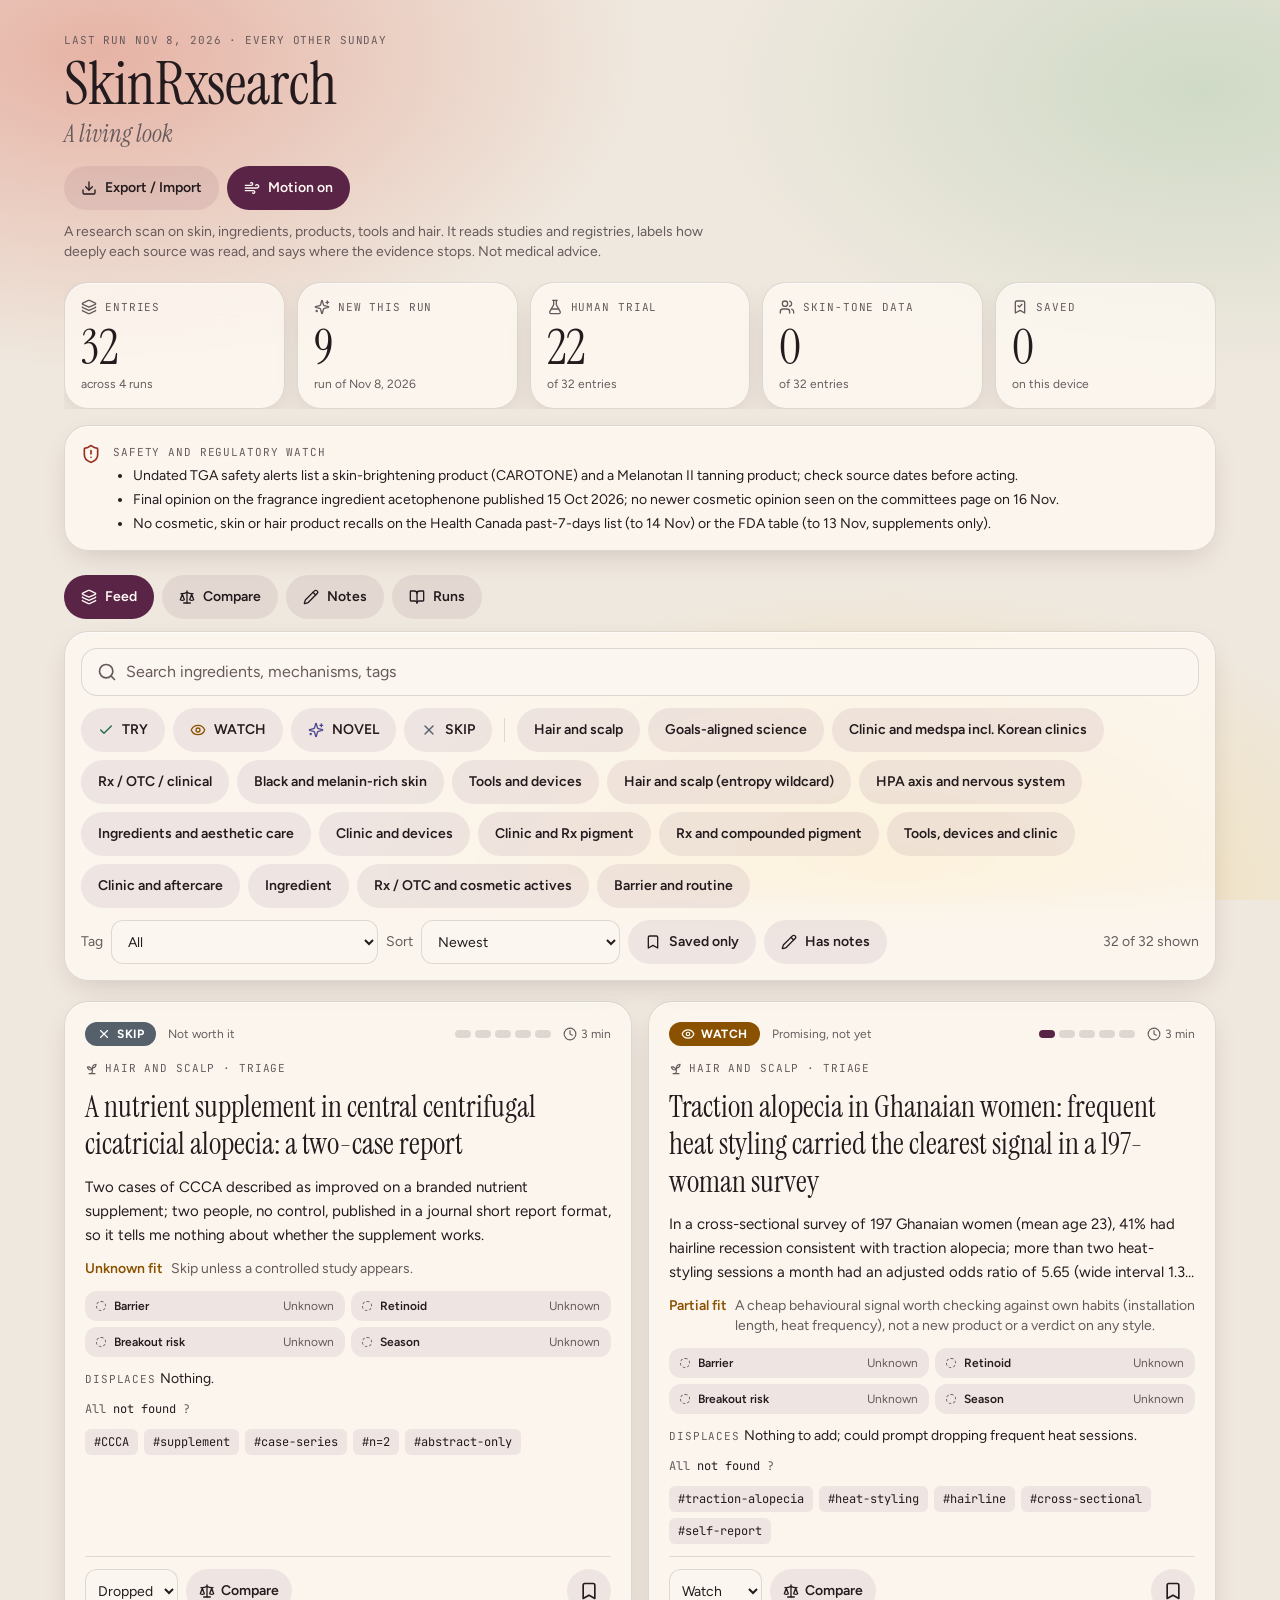
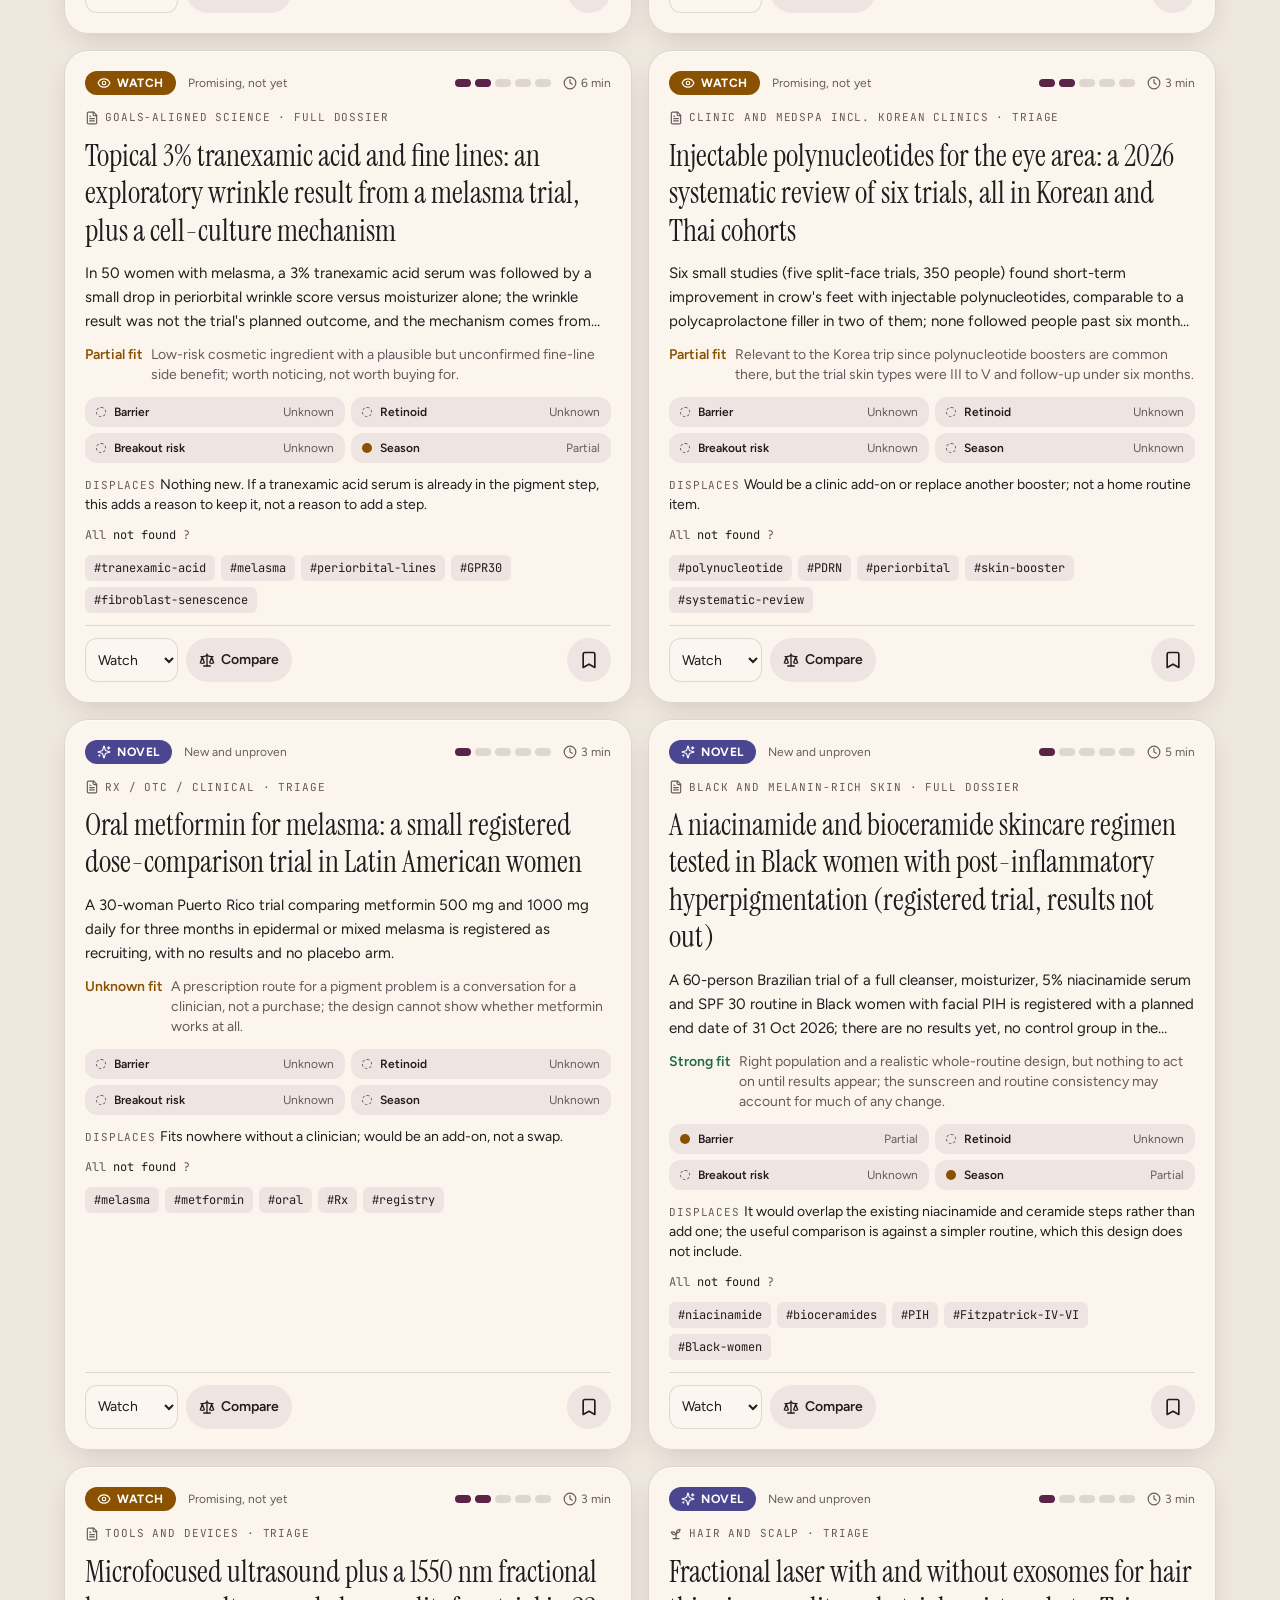
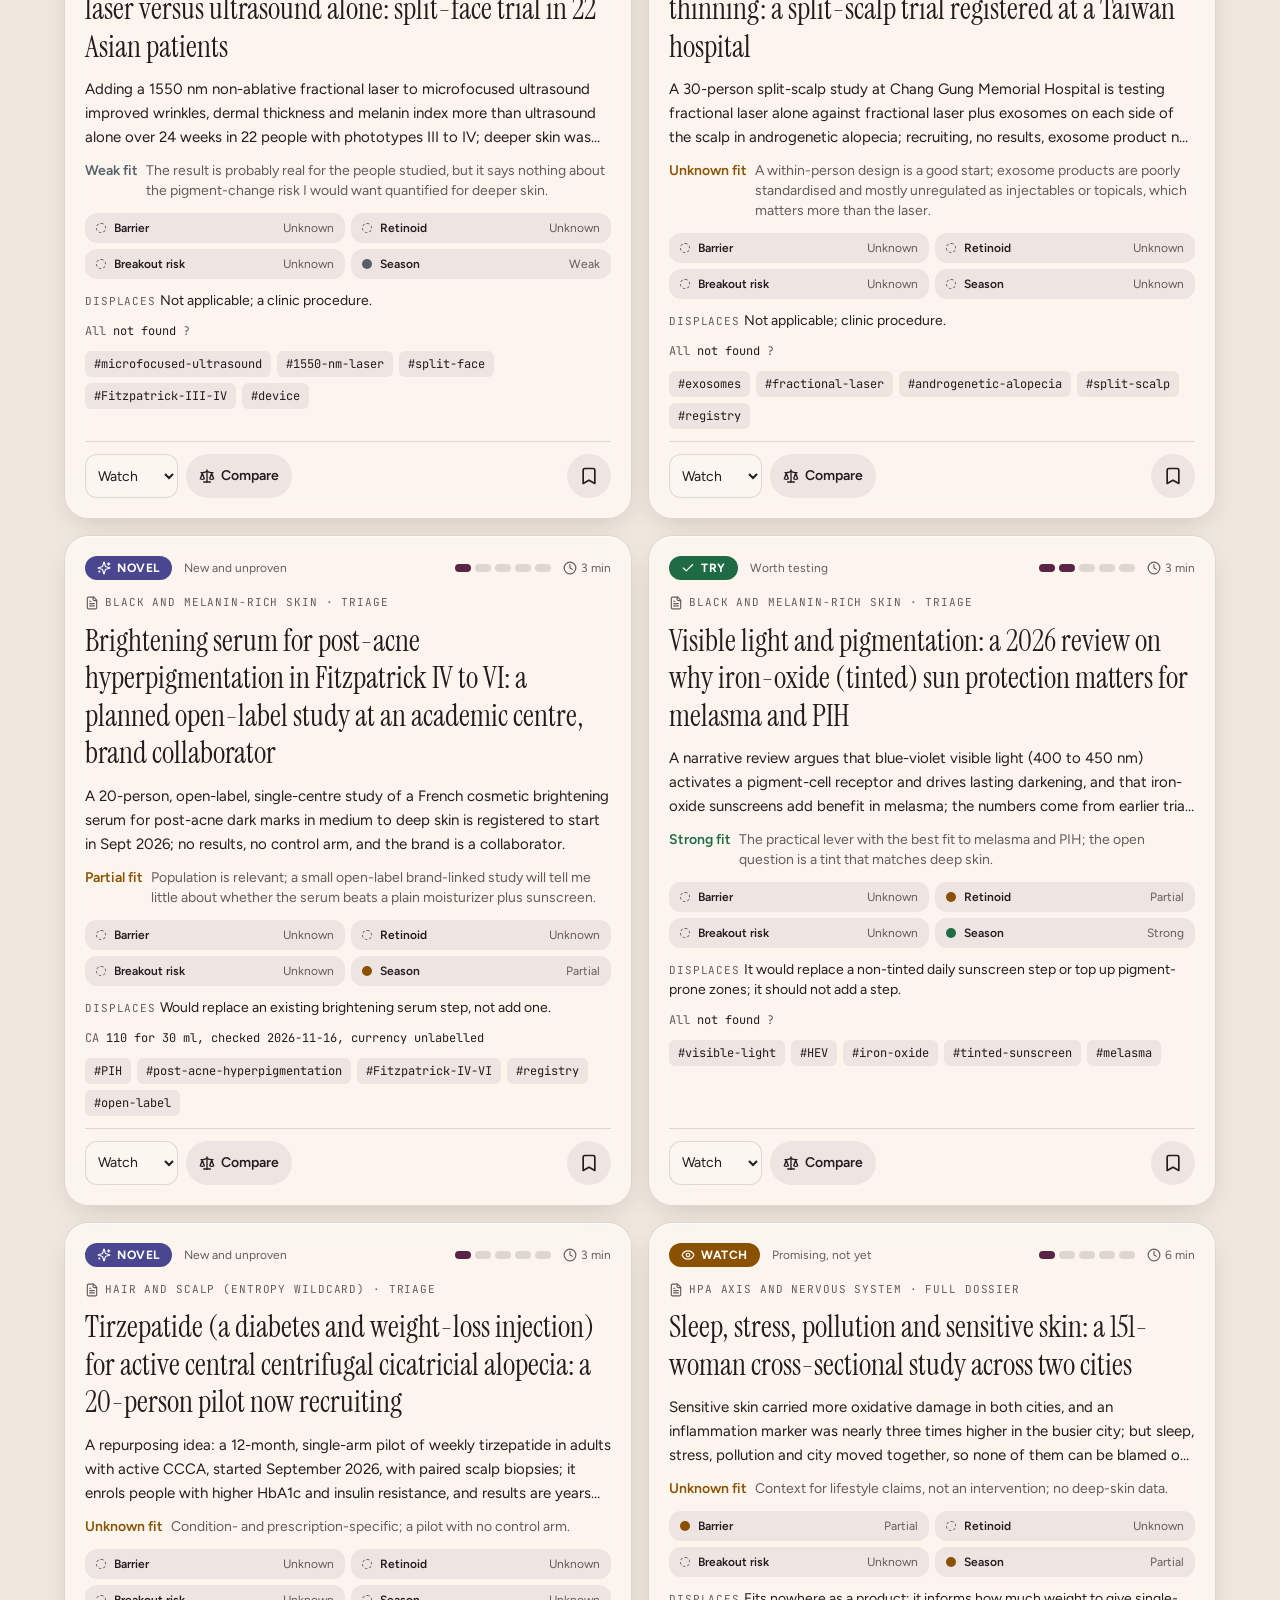
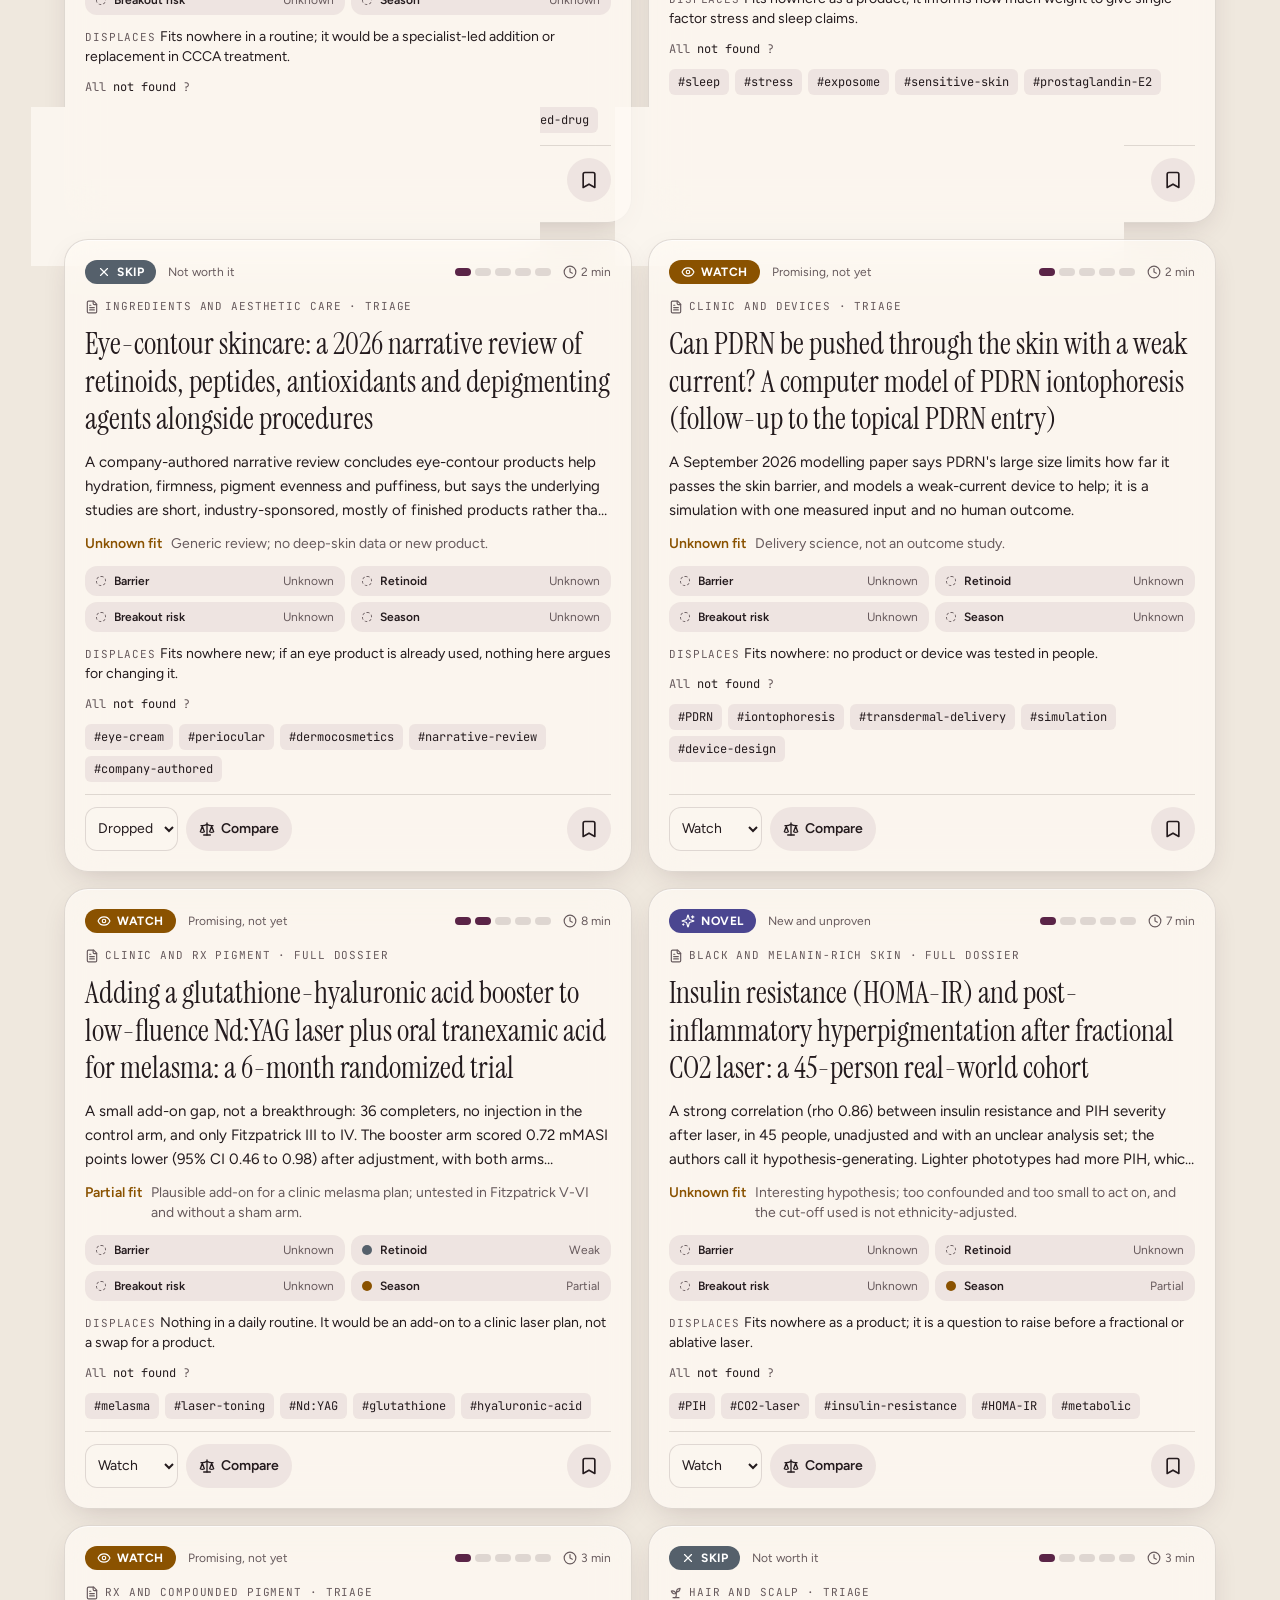
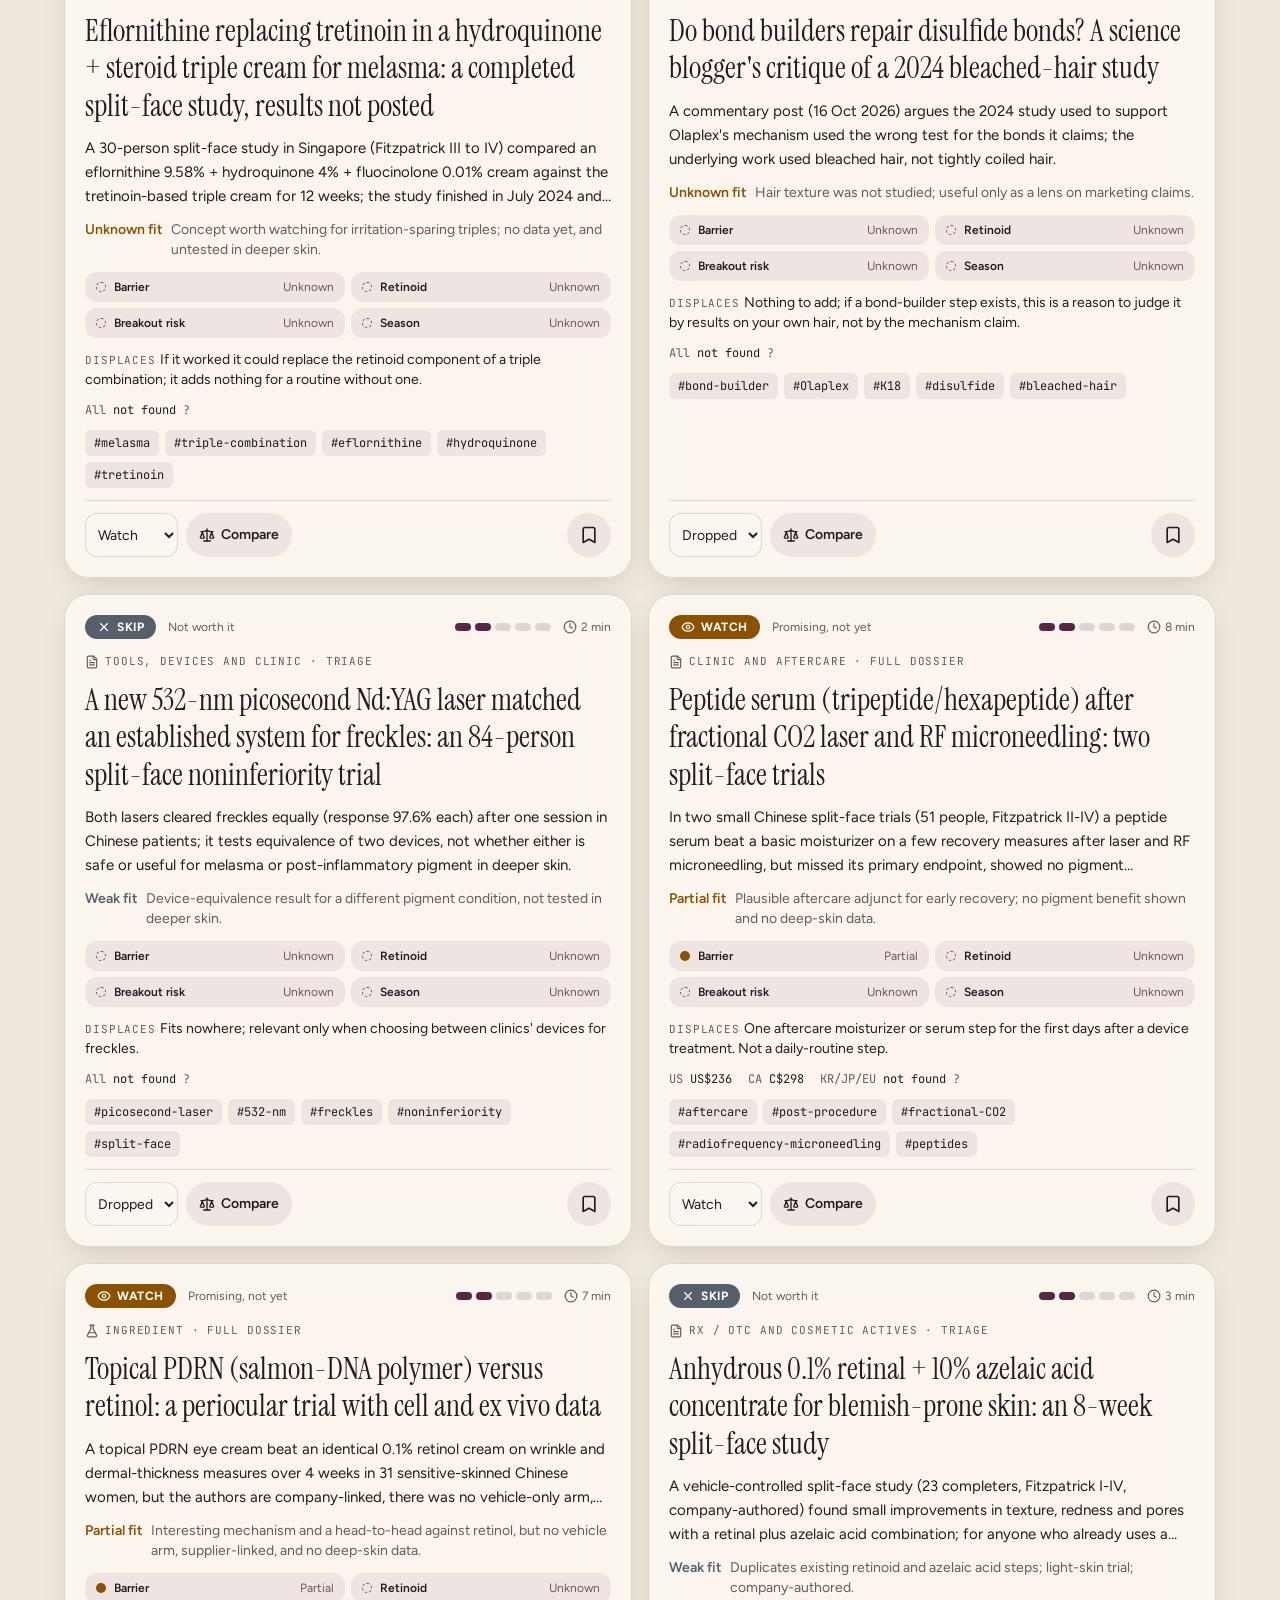
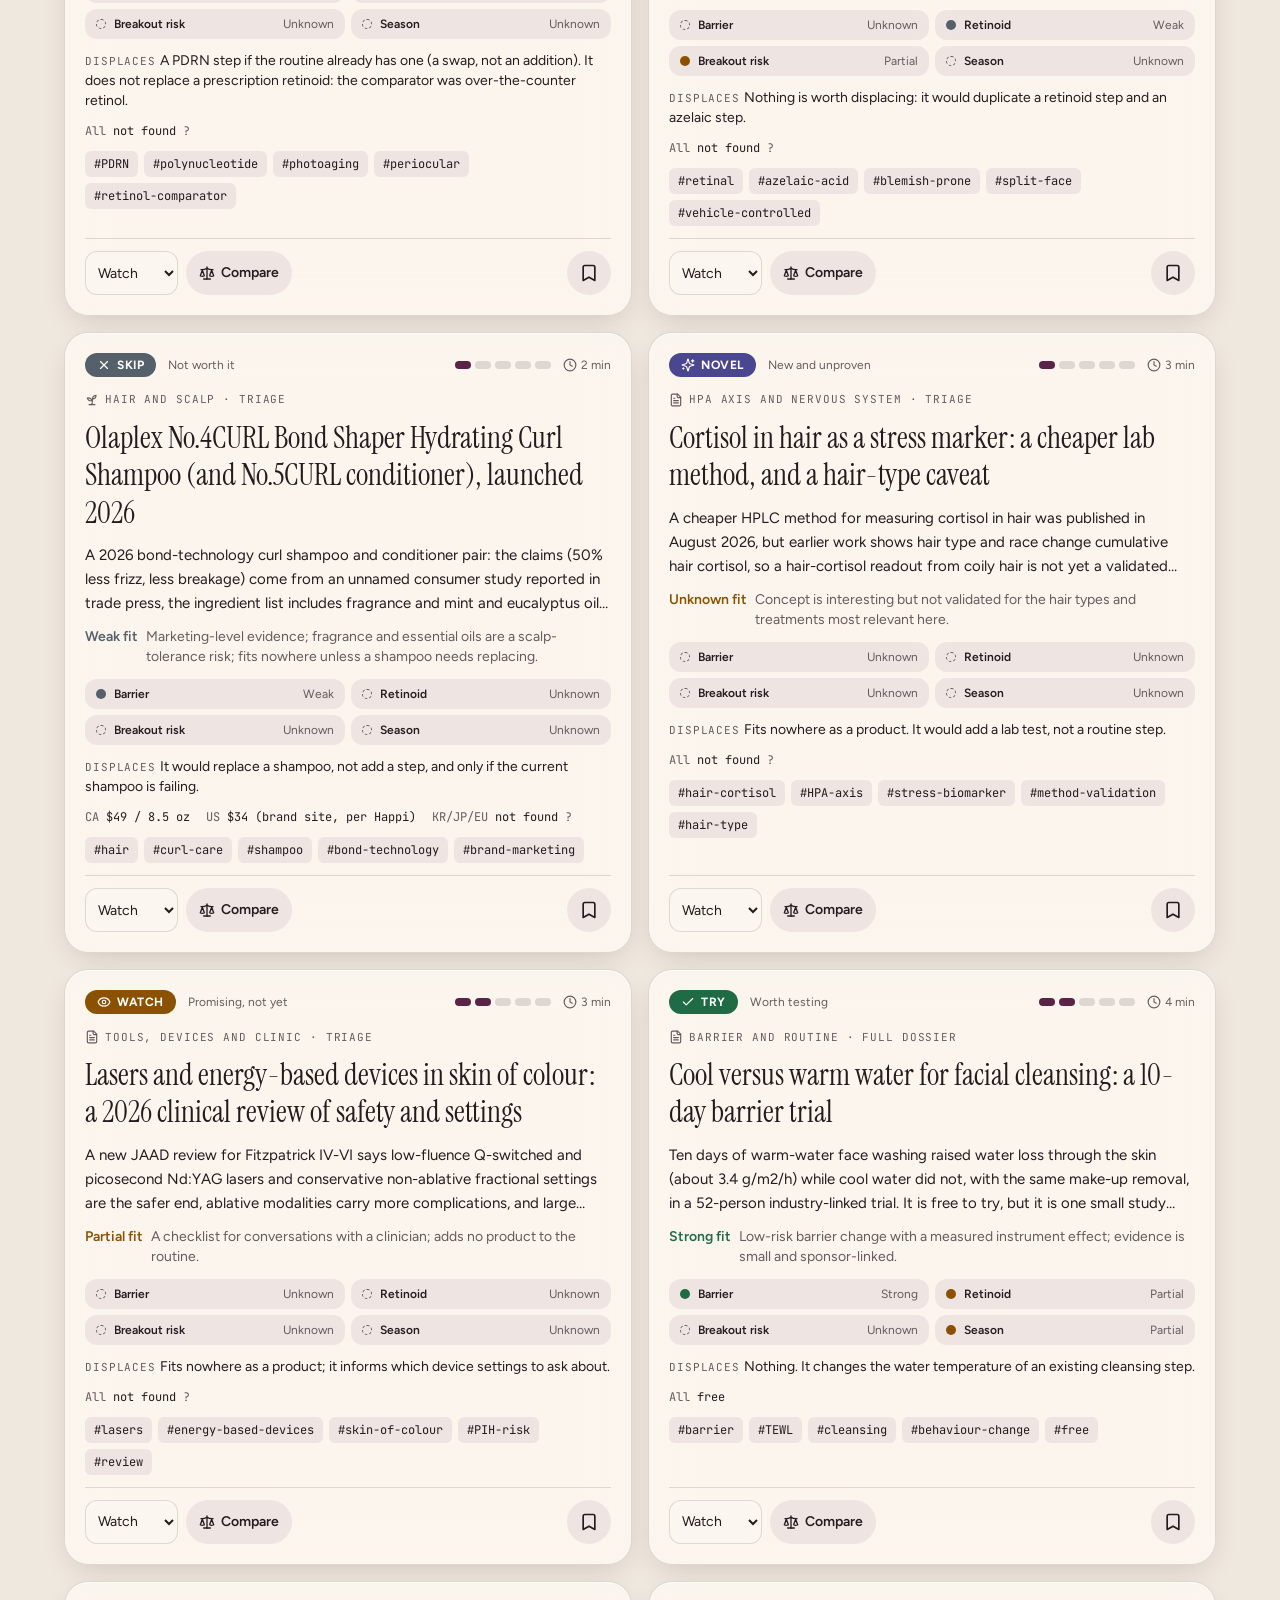
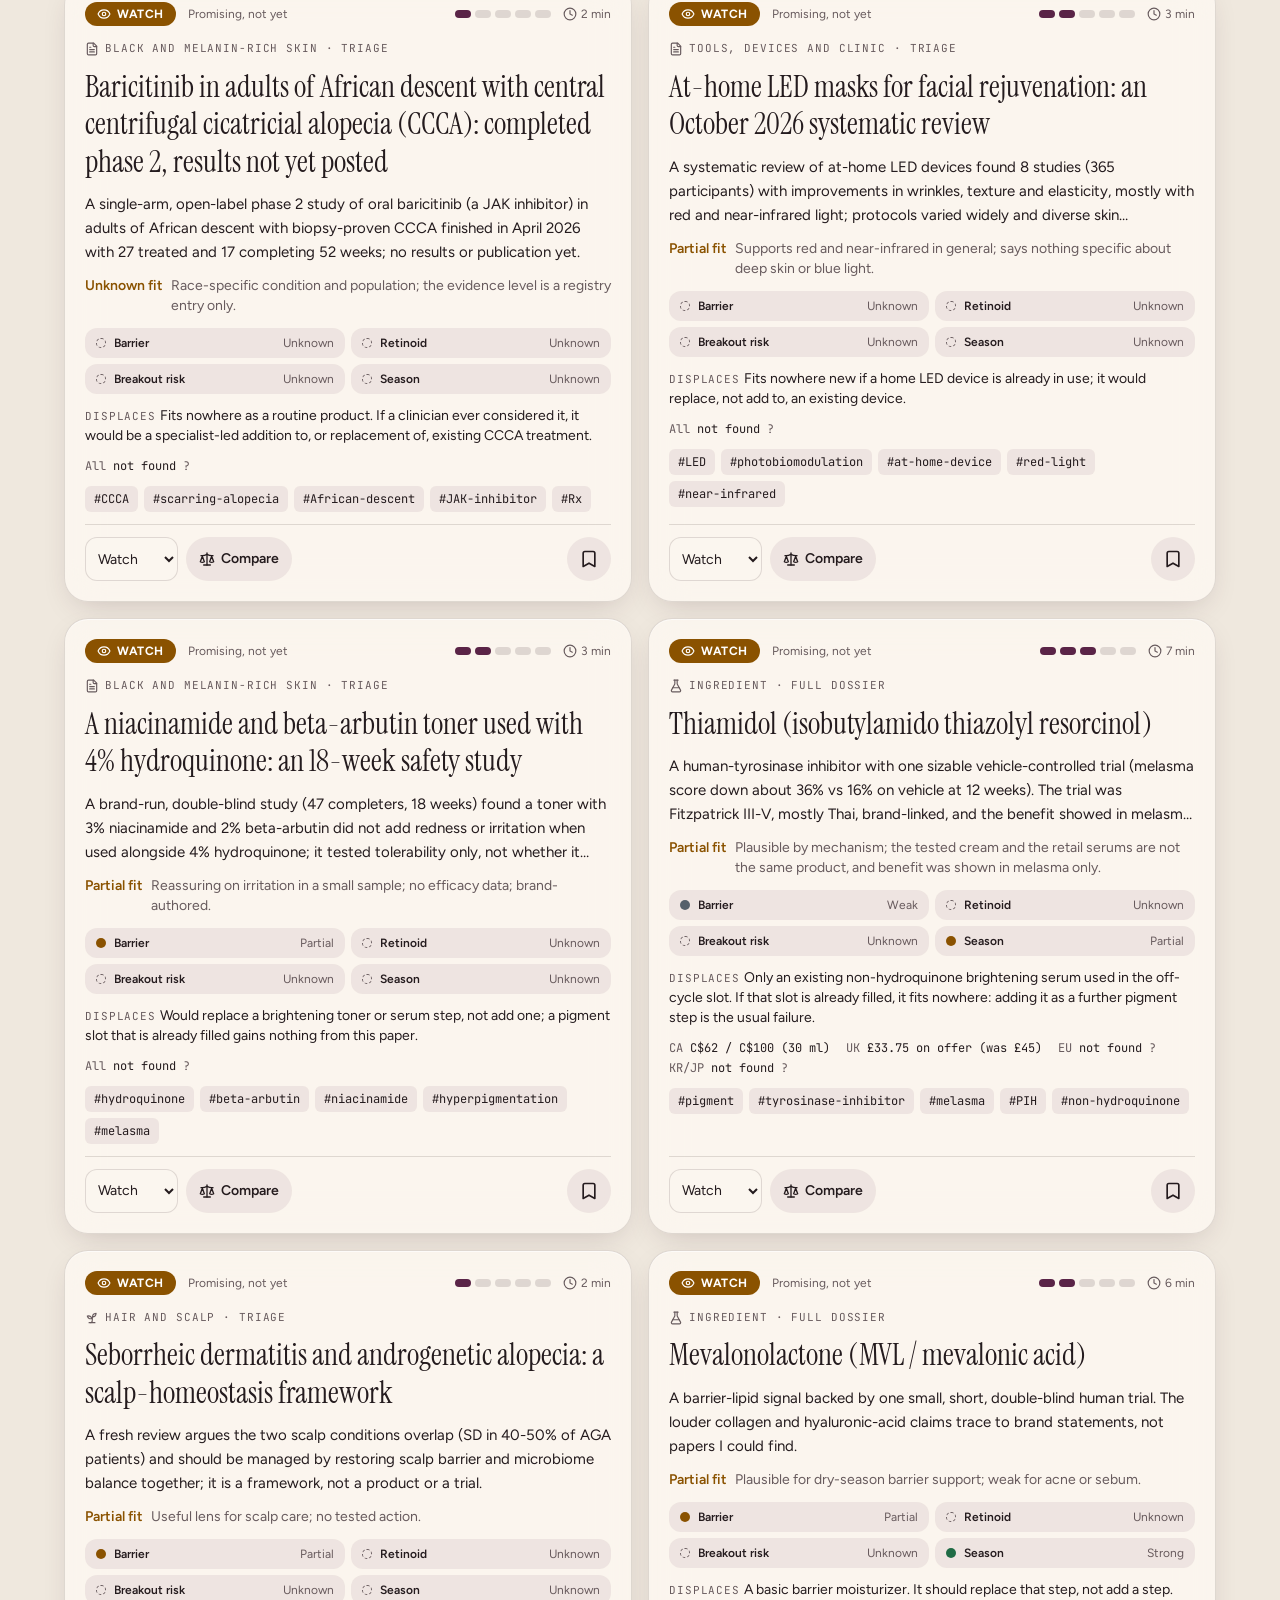
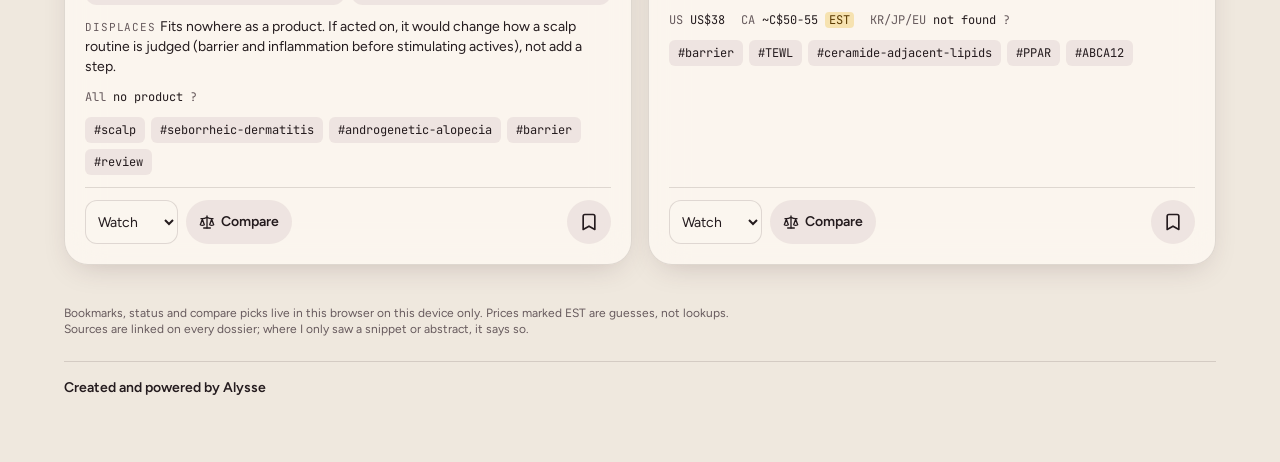
==== commit d8ff8205: "Correct follow-up note: fetches were approved by hand, not auto-skipped Co-Authored-By: Claude Sonne" ====
--- a/site/index.html
+++ b/site/index.html
@@ -181,7 +181,7 @@
 <div id="toast" class="toast fixed z-[60] left-1/2 -translate-x-1/2 bottom-5 rounded-full glass-solid px-4 py-1 text-sm flex items-center gap-3" style="opacity:0;pointer-events:none;box-shadow:var(--shadow)" role="status" aria-live="polite"></div>
 
 <script>
-window.SRS_META={"siteName": "SkinRxsearch", "tagline": "A living look", "runs": [{"date": "2026-11-08", "note": "Biweekly scan, 8 Nov 2026 (ISO week 45). Nine entries, two full dossiers. Top three: a registered trial of a niacinamide and bioceramide routine in Black women with facial PIH (NOVEL, no results, no control arm in the record), a topical tranexamic acid exploratory result on early fine lines (WATCH, post hoc, small), and a registered Fitzpatrick IV to VI trial of a brightening serum (NOVEL, brand collaborator). Hair: a Ghanaian traction alopecia survey flags frequent heat styling (WATCH); a two-case supplement report is SKIP. Coverage limit: every source URL listed in the task was blocked by the fetch permission layer, so literature came from PubMed and ClinicalTrials.gov, and regulators only through search titles. No product page was opened. Prior Watch items were not re-checked individually. Follow-up 16 Nov: web fetches worked once approvals were skipped; regulators now read (no new cosmetic recalls at Health Canada or FDA; TGA lists two skin-product warnings), Vinoperfect ingredients and price added, deploy confirmed through Netlify.", "entries": 9, "deep": 2, "appendix": "# [RUN APPENDIX] Coverage, source test and checks, 2026-11-08\n\n## Source test (real calls this run; nothing is claimed as covered without one)\nUnattended note: all 29 URLs listed in the task prompt were attempted once through a fetch subagent. Every one returned PROVENANCE_REQUIRED (\"permission request not answered in time\"); this is a permission-layer timeout, not a 429, robots block or empty result. None were retried or worked around. Registries and regulators were reached through the PubMed and ClinicalTrials.gov tools and site-scoped web search (titles and URLs only).\n\n| Source | Result | Detail |\n|---|---|---|\n| PubMed (MCP) | reached | 11 searches; metadata and abstracts read for 14 records; PMC full text for 1 paper (Lin 2026) |\n| ClinicalTrials.gov (MCP) | reached | 3 searches (hyperpigmentation, alopecia); full records read for NCT07618572, NCT07896486, NCT06845540 |\n| Europe PMC, Crossref, J-STAGE, KoreaMed, EU Clinical Trials Register (listed URLs) | blocked | PROVENANCE_REQUIRED, one attempt each, no retry |\n| EU CTIS, ISRCTN, ANZCTR, UMIN, ChiCTR, CiNii, medRxiv, bioRxiv, SSRN, Google Patents, PMDA (listed URLs) | blocked | PROVENANCE_REQUIRED |\n| Health Canada recalls, health-products.canada.ca, FDA recalls, TGA, EU health committees (listed URLs) | blocked | PROVENANCE_REQUIRED. Health Canada recall page titles surfaced through site-scoped search only; dates not read |\n| Cosmetics Design Asia/Europe, Premium Beauty News, Olive Young, Hwahae, @cosme, Sephora, Boots (listed URLs) | blocked | PROVENANCE_REQUIRED |\n| Web search (standard) | reached | Korean clinic launches (trade and clinic blogs, titles only, nothing opened), Caudalie product search (retail titles, nothing opened), Derm Brief and Lab Muffin searches (no usable recent items) |\n| Retailer and brand pages for named products | not opened | No product page was opened this run; ingredient lists and prices are therefore not verified |\n\n## Lane coverage checklist\n- HPA axis / nervous system: PubMed searched twice (stress, cortisol, HRV with skin and hair outcomes; stress and sleep trials in acne, psoriasis, atopic dermatitis). Results were mostly off-topic; titles were not triaged beyond the first records. Searched, nothing worth listing; this lane is the thinnest of the run.\n- Black and melanin-rich skin: PubMed and ClinicalTrials.gov. Entries: niacinamide and bioceramide regimen registry (dossier), Vinoperfect serum registry, oral metformin melasma registry.\n- Tools and devices: PubMed (laser, microneedling, RF, ultrasound in Asian skin). Entry: microfocused ultrasound plus 1550 nm laser. A photothermal PRP melasma trial surfaced again and was not relisted (already read last run).\n- Clinic and medspa incl. Korean clinics: PubMed plus one web search (titles only). Entry: polynucleotide periorbital review.\n- Hair and scalp: PubMed (3 searches) and ClinicalTrials.gov (alopecia). Entries: Ghana traction alopecia survey, CCCA supplement case series (SKIP), split-scalp laser with exosomes.\n- Goals-aligned science: topical tranexamic acid dossier.\n- Entropy wildcard: tranexamic acid as a possible fine-line ingredient, and the exosome plus laser scalp trial.\n- Rx / OTC / clinical: oral metformin registry; chemotherapy-induced alopecia scoping review surfaced and was not listed (off-lane).\n\n## Watch re-check (prior Watch items)\nA single combined PubMed query for the previous Watch names returned zero hits, which is not a reliable re-check because the combined Boolean query was malformed. Individual re-searches were not repeated this run. Status: not re-checked individually. Exception: the earlier retinal plus azelaic acid concentrate paper (Int J Cosmet Sci 2026) resurfaced in a search; no new data. The baricitinib CCCA trial (NCT07843732) was not re-opened.\n\n## Limits worth knowing\n- Seven of nine entries are abstract-level or registry-level reads. Two dossiers: one full text, one registry record with no results.\n- Safety watch comes from search-result titles, not from opened pages.\n- The Derm Brief, Lab Muffin and Skin Spectrum Weekly were searched but not fetched; no leads taken from them.\n\n## Build facts\nBuild printed no Tailwind fallback message and only the line 'built 32 entries'; I did not confirm whether npx compiled or cached CSS was used. RDKit was not installed and was not needed (no ingredient structures this run). Build output: 32 entries total (9 new).\n\n\n---\n# Addendum 2026-11-16 (follow-up pass, interactive session, approvals skipped)\nThe 8 Nov run could not fetch any web page. This pass re-ran the gaps.\n\n## Source test, re-run 2026-11-16 (one fetch each, 17 URLs, none returned PROVENANCE_REQUIRED)\n| Source | Result | Detail |\n|---|---|---|\n| Live batch file | reached | Batch page loaded and lists the nine 8 Nov entries |\n| Live site home page | reached, shell only | Page text is a JavaScript app shell; entries not visible to a fetch. Deploy confirmed instead through Netlify: deploy of commit 4d31a5e, state ready, published 2026-11-08 13:20 UTC |\n| Europe PMC REST | reached | 271,728 hits for \"skin barrier\"; newest top hit 2026-10-28 |\n| Crossref | reached | 540,544 results; top hit a 2005 book chapter |\n| EU Clinical Trials Register | reached | 530 results; page also shows contradictory \"no match\" boilerplate |\n| J-STAGE | reached, truncated | 173,158 results; first result 2012 |\n| KoreaMed | reached | 315 results |\n| Health Canada recalls | reached | Past-7-days list only (to 14 Nov): no cosmetic, skin or hair recalls |\n| FDA recalls | reached | To 13 Nov: supplements only, no cosmetics |\n| TGA safety alerts | reached | Undated list: CAROTONE skin-brightening product warning; Melanotan II tanning product warning |\n| EU scientific committees | reached | Newest SCCS final opinion: acetophenone, 15 Oct 2026 |\n| Premium Beauty News, Cosmetics Design Asia, Olive Young, Sephora, Boots | reached, thin | Headlines or promo pages only; Boots page promo dates look stale; nothing used as evidence |\n| Caudalie Canada and Sephora Canada product pages | reached | Ingredient list and price read (see the Vinoperfect entry) |\nNot re-tried: EU CTIS, ISRCTN, ANZCTR, UMIN, ChiCTR, CiNii, medRxiv, bioRxiv, SSRN, Google Patents, PMDA, health-products.canada.ca, Hwahae, @cosme (not in this pass).\nCorrection: an earlier product search had opened a Caudalie glycolic essence page, which is a different product from the trial serum; it was not used.\n\n## Watch re-check (separate searches, abstracts read where noted)\n- Mevalonolactone: only new item is an industrial production review (Eng Microbiol, published Dec 2025, abstract read). No new skin evidence found.\n- Thiamidol: a melasma-in-vitiligo Delphi consensus (Pigment Cell Melanoma Res, Nov 2026, abstract read) lists thiamidol among safer lightening options; consensus opinion, not efficacy data. A cosmetic molecular-targets review (Molecules, Aug 2026, abstract read) mentions it. No new trial found.\n- Baricitinib CCCA (NCT07843732): still completed; 27 treated, 17 completed day 365; no results posted.\n- Tranexamic acid and glutathione with melasma: a preclinical tranexamic acid and resveratrol microneedle patch in mice (Biomater Sci, 12 Nov 2026, abstract read). Not an update to the clinical trial entries.\n- GLP-1 and hair: a Dermatologic Surgery practice review on GLP-1 therapy across menopause (10 Nov 2026, abstract read). Not trial data.\n- PDRN: searched; the one hit opened was off-topic (a psoriasis rat model). Not conclusive for PDRN versus retinol.\n- Searched but not triaged (hits returned, titles not opened): TriHex peri-procedural serum, home LED devices, hydroquinone toner safety, scalp seborrheic dermatitis and androgenetic alopecia framework, 532 nm picosecond, eflornithine and triple cream in melasma, insulin resistance and pigmentation, cool-water facial washing. The visible-light search was rate limited and not repeated. PubMed date filters did not narrow these well, so \"no change found\" is not claimed for them.\n\n## Still weak\nSeven of nine entries remain abstract or registry reads. The HPA-axis lane was not re-searched.\n"}, {"date": "2026-11-03", "note": "Manual run, 3 Nov 2026 (the scheduled firing fell on an even week). Ten entries, three full dossiers. Top three: a melasma trial adding glutathione-hyaluronic acid injection to laser and oral tranexamic acid (WATCH, no sham arm, small completer set), a cross-sectional link between insulin resistance and post-laser pigmentation (NOVEL, confounded by skin type), and a visible-light pigmentation review (TRY, abstract only). Also a tirzepatide pilot in scarring alopecia (NOVEL, registry only). Not reached: KoreaMed and one Health Canada subdomain; several registries were landing pages only. Device-lane hits were not all triaged. The prior Watch items were re-searched: no change found.", "entries": 10, "deep": 3, "appendix": "# [RUN APPENDIX] Coverage, source test and checks, 2026-11-03\n\n## Run note\nThe scheduled firing on 1 Nov 2026 fell on an even ISO week and stopped by design. This run was started manually on 3 Nov 2026 and is a full scan.\n\n## Source test (real calls this run)\n\n| Source | Result | Detail |\n|---|---|---|\n| PubMed (MCP) | reached | Multiple searches across all lanes plus article metadata; abstracts read; PMC full text for the three dossier papers |\n| ClinicalTrials.gov (MCP) | reached | Searches for melasma, alopecia, CCCA; records read for NCT07876323, NCT07734870, NCT07843732 |\n| Crossref API | reached | First attempt rate limited, retry worked |\n| Europe PMC REST | reached | First attempt rate limited, worked on retry |\n| J-STAGE, EU Clinical Trials Register, PMDA, EU health committees | reached | Pages loaded; nothing listed from them |\n| Health Canada recalls | reached | Recall pages read (Renpure scalp products, 5 Jun 2026; Maison Luce serum, 18 Feb 2026). Landing page to 30 Oct showed no cosmetic recalls |\n| FDA recalls | reached | Landing page to 30 Oct showed no cosmetic recalls |\n| TGA | reached | Counterfeit Botox import notice (undated page) |\n| EU SCCS | reached | Final opinions on acetophenone and heliotropin (15 Oct 2026); pending mandates noted |\n| Sephora, Boots, Hwahae, @cosme | partial | Landing pages only; no product comparisons made |\n| ISRCTN, ANZCTR, UMIN, ChiCTR, CiNii, medRxiv, bioRxiv, SSRN, Google Patents, EU CTIS | landing only | Landing pages loaded; registry searches were not run |\n| KoreaMed | unreliable | Returned \"0 results / unusually high traffic\"; not retried |\n| health-products.canada.ca | failed | Client error |\n| Cosmetics Design | thin | Undated or thin results |\n| CRIS, KCI, RISS, KIPRIS | not retried | Not attempted this run |\n\n## Lane coverage checklist\n- HPA axis / nervous system: PubMed searched twice. One entry (sensitive-skin lifestyle phenotypes).\n- Black and melanin-rich skin: searched. Entries: melasma combination, insulin resistance and PIH, visible light, eflornithine triple cream.\n- Tools and devices: searched. Six PMIDs from the device search did not return metadata, so those hits were not triaged. Entry: 532 nm picosecond freckles.\n- Clinic and medspa incl. Korean: PubMed plus one WebSearch (titles only). Entries: PDRN iontophoresis model, glutathione/HA/laser/TXA.\n- Hair and scalp: PubMed plus ClinicalTrials.gov. Entries: tirzepatide CCCA pilot, bond-builder commentary.\n- Goals-aligned science: searched. Entry: periocular dermocosmetics review.\n- Entropy wildcard: tirzepatide pilot in scarring alopecia, with the GLP-1 alopecia meta-analysis for context.\n- Rx / OTC: searched. Entry: eflornithine triple cream trial.\n\n## Watch re-check (prior Watch items)\n- Mevalonolactone: no change found.\n- Thiamidol: no change found.\n- Scalp seborrheic dermatitis / androgenetic alopecia framework: no change found.\n- TriHex periprocedural serum: no change found.\n- Topical PDRN versus retinol: no change found. The iontophoresis paper this run is context, not a replication.\n- LED systematic review: no change found.\n- Toner with hydroquinone safety study: no change found.\n- Device review: no change found.\n- Baricitinib CCCA trial (NCT07843732): still completed, no results posted.\n\n## Limits worth knowing\n- Primary iron-oxide sunscreen trials were not found by PubMed search; the visible-light entry's figures are secondhand from a review abstract.\n- Most triage entries are abstract-level reads.\n\n## Build facts\nTailwind compiled via npx (tailwindcss 3.4.17); no cached-CSS fallback message was printed. RDKit was not installed and was not needed: no ingredient structures this run. Build output: 23 entries total (10 new)."}, {"date": "2026-10-25", "note": "Biweekly scan, 25 Oct 2026. Ten entries, three full dossiers. Top three: cool-water face washing (TRY, free but small and sponsor-linked), a peptide serum for laser and microneedling aftercare (WATCH, missed its primary endpoint, no pigment advantage), and topical PDRN versus retinol (WATCH, supplier-linked, no vehicle arm). Hair and scalp: a completed CCCA drug trial in adults of African descent (registry only) and a curl shampoo (SKIP). Coverage limit: registries and regulators were largely reached only through search results because direct fetches of listed addresses were refused when unattended; see the appendix in the Markdown batch. The three earlier Watch items were re-searched: no change found.", "entries": 10, "deep": 3, "appendix": "# [RUN APPENDIX] Coverage, source test and checks, 2026-10-25\n\n## Source test (real calls this run; nothing is claimed as covered without one)\nUnattended note: WebFetch refused every URL that was only listed in the task prompt (error PROVENANCE_REQUIRED, \"permission request not answered\"), but fetched pages whose URLs had come back from a WebSearch result. So registries and regulators were reached through site-scoped WebSearch (titles and URLs only) and then fetched where a result URL was returned.\n\n| Source | Result | Detail |\n|---|---|---|\n| PubMed (MCP) | reached | 16 searches and article metadata; abstracts read; PMC full text for 2 papers |\n| ClinicalTrials.gov (MCP) | reached | 2 searches (skin, alopecia); 1 full record read (NCT07843732) |\n| Europe PMC REST (listed URL) | blocked | WebFetch PROVENANCE_REQUIRED, retried once, same error. Not an HTTP 429 this time. Europe PMC also surfaced through search results only |\n| Crossref API (listed URL) | blocked | WebFetch PROVENANCE_REQUIRED; one attempt |\n| J-STAGE search, KoreaMed search, EU Clinical Trials Register (listed URLs) | blocked | PROVENANCE_REQUIRED. Site-scoped WebSearch returned KoreaMed Synapse and J-STAGE article pages (titles only, not read) |\n| EU CTIS, ISRCTN, ANZCTR, UMIN, ChiCTR, CiNii, PMDA, Google Patents (listed URLs) | blocked | PROVENANCE_REQUIRED. Site-scoped WebSearch returned ISRCTN PDFs and a ChiCTR record (titles only, not read); nothing returned for the others |\n| medRxiv, bioRxiv, SSRN | blocked / partial | Listed URLs PROVENANCE_REQUIRED. WebSearch returned bioRxiv preprint titles (not read); medRxiv and SSRN nothing |\n| Health Canada recalls | reached | Listed landing URL blocked; two recall pages reached via search results (RELLET spray, 5 Aug 2026; Truly Tallow, 21 Jan 2026) |\n| FDA recalls | partial | Listed URL blocked; search returned guidance pages and one 2026 warning-letter title (not read); no skincare recall confirmed |\n| TGA | partial | Search returned pages; the 4-MBC safety review PDF was robots-blocked on fetch |\n| EU SCCS | reached | Opinions page fetched via search result; newest opinion listed was 30 April 2026 (the page may be behind: an earlier run saw a 30 July 2026 request) |\n| Cosmetics Design Asia / Europe, Premium Beauty News | partial | Premium Beauty News headlines via search; one article read (supplier claim). Cosmetics Design not reached |\n| Olive Young Global | partial | Search returned product pages (not opened); Hwahae and @cosme returned nothing |\n| Sephora (Canada) | reached | Olaplex curl shampoo page read |\n| Boots | not reached | No search result and listed URL blocked |\n| Retailer pages for named products | reached | Canyon Ranch (US) and BeautySense.ca (CA) for the peptide serum, Sephora Canada for the curl shampoo |\n\n## Lane coverage checklist\n- HPA axis / nervous system: PubMed searched 3 ways (stress and skin interventions; ashwagandha, vagus nerve or HRV with skin; psychodermatology RCTs). Results were mostly off-topic; one lead worth listing (hair cortisol, entry 7). Otherwise searched, nothing worth listing.\n- Black and melanin-rich skin: PubMed (skin of colour trials), ClinicalTrials.gov, hair and scalp searches. Entries: CCCA registry, toner-with-hydroquinone safety study, device review.\n- Tools and devices: PubMed (energy devices, LED and microcurrent). Entries: device review, LED systematic review. Microcurrent: searched, nothing worth listing.\n- Clinic and medspa incl. Korean clinics: PubMed (PDRN, exosome, microneedling, RF, laser in Asian skin), one WebSearch on new Korean clinic skin-booster launches (titles only, nothing opened). Entries: peptide aftercare serum, PDRN. Platelet-rich plasma for melasma (photothermal vs conventional PRP, 26 women, both arms PRP, no difference in mMASI) was read at abstract level and not listed.\n- Hair and scalp / 3C-4A-4B hair products: PubMed x3, ClinicalTrials.gov (alopecia), WebSearch (curl and bond products). Entries: CCCA registry, curl shampoo. Hair-loss registry hits that were pharmaceutical (alopecia areata JAK programmes) were not listed.\n- Goals-aligned science: PDRN, retinal plus azelaic acid, toner study.\n- Entropy wildcard: hair as a cortisol record (entry 7), plus cool-water cleansing as a zero-cost behaviour change.\n- Rx / OTC / clinical: CCCA registry, retinal plus azelaic acid, hydroquinone-combination safety study. Not listed: a trade-press supplier claim (Debut's DermCeutical PNar, Premium Beauty News, 19 Sep 2026: 0.45% use level, claimed 97% improved over 12 weeks, no sample size or design given; labelled supplier marketing).\n\n## Watch re-check (prior Watch items)\n- Mevalonolactone: PubMed re-searched on 25 Oct 2026. No new skin trial or paper found. No change found.\n- Thiamidol: PubMed re-searched. The multi-country real-world regimen study is already in the earlier entry. A Delphi consensus on melasma treatment in vitiligo surfaced (Pigment Cell Melanoma Res, 2026) but is not efficacy data. No change found.\n- Scalp seborrheic dermatitis and androgenetic alopecia framework: PubMed re-searched. Only the already-cited review surfaced. No change found.\n\n## Build facts\nTailwind compiled via npx (tailwindcss 3.4.17; no cached-CSS fallback message was printed). RDKit was not installed and was not needed: no ingredient structure drawing was made this run. Build output: 13 entries total (10 new), site/index.html about 300 KB.\n"}, {"date": "2026-10-12", "note": "Prototype run, extended. Three entries: the mevalonolactone dossier, a thiamidol dossier (ingredient lists and prices read from retailer pages, full text read for the main trial), and a scalp-condition framework (triage). Built before the scheduled scan starts on 25 October, so coverage is narrow.", "entries": 3, "deep": 2, "cover": {"url": "https://images.unsplash.com/photo-1783273234702-aeae299eded8?fm=jpg&q=75&w=1800&auto=format&fit=crop", "alt": "Ripples spreading across water", "credit": "Emanuel Haas", "creditUrl": "https://unsplash.com/@dermanuskript", "pos": "50% 50%"}}], "safetyWatch": [{"region": "Australia (TGA)", "text": "Undated TGA safety alerts list a skin-brightening product (CAROTONE) and a Melanotan II tanning product; check source dates before acting."}, {"region": "EU (SCCS)", "text": "Final opinion on the fragrance ingredient acetophenone published 15 Oct 2026; no newer cosmetic opinion seen on the committees page on 16 Nov."}, {"region": "Canada (Health Canada) and US (FDA)", "text": "No cosmetic, skin or hair product recalls on the Health Canada past-7-days list (to 14 Nov) or the FDA table (to 13 Nov, supplements only)."}], "safetyNote": "Read on 16 Nov 2026: Health Canada recalls (7-day window only), FDA recalls (to 13 Nov), TGA (undated list), EU scientific committees. Not read: Korea MFDS, Japan PMDA, health-products.canada.ca. Older Health Canada hair-product recalls seen only as search titles with no dates were dropped. This is not a clean bill of health."};window.SRS_ENTRIES=[{"id": "2026-11-08-xtresse-supplement-ccca-case-series", "run": "2026-11-08", "title": "A nutrient supplement in central centrifugal cicatricial alopecia: a two-case report", "lane": "Hair and scalp", "verdict": "SKIP", "depth": "triage", "headline": "Two cases of CCCA described as improved on a branded nutrient supplement; two people, no control, published in a journal short report format, so it tells me nothing about whether the supplement works.", "evidenceTier": "Case series (n=2), abstract read", "evidenceScore": 0, "evidenceScale": 5, "fit": "Hair lane: Unknown. Population is right (CCCA) but n=2 cannot support a decision.", "displaces": "Nothing.", "readMinutes": 3, "regions": ["Unknown (product availability not checked)"], "tags": ["CCCA", "supplement", "case series", "n=2", "abstract only"], "status": "Dropped", "estimateNote": "Prices marked EST are my guesses, not looked up.", "cost": [{"label": "All markets", "value": "not found", "kind": "unknown"}], "buzzCheck": "Prices not looked up; cannot judge whether price tracks evidence.", "summaryPoints": ["Observation (abstract read): Two CCCA cases treated with a branded nutrient supplement with 'notable improvement' reported. No dose, duration, controls or objective measures in the abstract.", "Inference: any improvement is within the range of natural variation and concurrent treatment, which the abstract does not describe.", "Limits: abstract only; funding and conflicts not stated."], "humanTrial": false, "toneData": "Not stated", "fitRating": "Unknown", "fitLine": "Skip unless a controlled study appears.", "priceStrip": [{"m": "All", "v": "not found", "k": "unknown"}], "timeline": "Not stated", "fitAxes": [{"axis": "Barrier", "rating": "Unknown", "why": "Not assessed."}, {"axis": "Retinoid", "rating": "Unknown", "why": "Not addressed."}, {"axis": "Breakout risk", "rating": "Unknown", "why": "Not assessed."}, {"axis": "Season", "rating": "Unknown", "why": "Not addressed."}], "links": [{"label": "Desta 2026, J Drugs Dermatol (DOI)", "url": "https://doi.org/10.36849/JDD.9319"}, {"label": "PubMed", "url": "https://pubmed.ncbi.nlm.nih.gov/42976830/"}], "md": "# [ENTRY] A nutrient supplement in central centrifugal cicatricial alopecia: a two-case report\n- **Verdict:** SKIP | **Lane:** Hair and scalp | **Run:** 2026-11-08\n- **Evidence:** 0 of 5. Case series (n=2), abstract read\n- **Human trial:** none found | **Skin-tone data:** Not stated\n- **Tags:** CCCA, supplement, case series, n=2, abstract only\n\n## EXECUTIVE SUMMARY\nTwo cases of CCCA described as improved on a branded nutrient supplement; two people, no control, published in a journal short report format, so it tells me nothing about whether the supplement works.\n- Observation (abstract read): Two CCCA cases treated with a branded nutrient supplement with 'notable improvement' reported. No dose, duration, controls or objective measures in the abstract.\n- Inference: any improvement is within the range of natural variation and concurrent treatment, which the abstract does not describe.\n- Limits: abstract only; funding and conflicts not stated.\n\n## FIT AND REPLACEMENT LOGIC (my judgment, not a measurement)\n- **Fit for you:** Unknown Hair lane: Unknown. Population is right (CCCA) but n=2 cannot support a decision.\n- **Barrier:** Unknown. Not assessed.\n- **Retinoid:** Unknown. Not addressed.\n- **Breakout risk:** Unknown. Not assessed.\n- **Season:** Unknown. Not addressed.\n- **What it displaces:** Nothing.\n\n## COST AND MARKETS\n- **All markets** (unknown): not found\n- **Buzz check:** Prices not looked up; cannot judge whether price tracks evidence.\n\n## SOURCES\n- [Desta 2026, J Drugs Dermatol (DOI)](https://doi.org/10.36849/JDD.9319)\n- [PubMed](https://pubmed.ncbi.nlm.nih.gov/42976830/)\n"}, {"id": "2026-11-08-traction-alopecia-ghana-heat-styling-risk", "run": "2026-11-08", "title": "Traction alopecia in Ghanaian women: frequent heat styling carried the clearest signal in a 197-woman survey", "lane": "Hair and scalp", "verdict": "WATCH", "depth": "triage", "headline": "In a cross-sectional survey of 197 Ghanaian women (mean age 23), 41% had hairline recession consistent with traction alopecia; more than two heat-styling sessions a month had an adjusted odds ratio of 5.65 (wide interval 1.35 to 23.6), while keeping one style over six weeks was not significant.", "evidenceTier": "Cross-sectional survey, abstract read; full text not opened", "evidenceScore": 1, "evidenceScale": 5, "fit": "Hair lane: Partial. Population is African women; hair type is not stated in the abstract, and survey data show association, not cause.", "displaces": "Nothing to add; could prompt dropping frequent heat sessions.", "readMinutes": 3, "regions": ["Ghana (survey); not a product"], "tags": ["traction alopecia", "heat styling", "hairline", "cross-sectional", "self-report", "African women", "abstract only"], "status": "Watch", "estimateNote": "Prices marked EST are my guesses, not looked up.", "cost": [{"label": "All markets", "value": "not found", "kind": "unknown"}], "buzzCheck": "Prices not looked up; cannot judge whether price tracks evidence.", "summaryPoints": ["Observation (abstract read): survey in May 2026; 197 women; hairline status rated with the Marginal Traction Alopecia Score; 80 of 197 (40.6%) had recession consistent with traction alopecia.", "Observation: more than two heat-styling sessions per month, aOR 5.65 (95% CI 1.35 to 23.62, p=0.02); age aOR 1.08 per year; style kept more than 6 weeks aOR 1.81 (95% CI 0.59 to 5.60, not significant). Model discrimination was modest (AUROC 0.68).", "Inference: the survey cannot show cause; the wide intervals mean the 5.65 is imprecise. Recall and selection bias are likely in a convenience survey.", "Limits: abstract only; young sample; hair texture not reported in the abstract."], "humanTrial": false, "toneData": "African women (Ghana); hair texture not stated in abstract", "fitRating": "Partial", "fitLine": "A cheap behavioural signal worth checking against own habits (installation length, heat frequency), not a new product or a verdict on any style.", "priceStrip": [{"m": "All", "v": "not found", "k": "unknown"}], "timeline": "Not applicable", "fitAxes": [{"axis": "Barrier", "rating": "Unknown", "why": "Not assessed."}, {"axis": "Retinoid", "rating": "Unknown", "why": "Not addressed."}, {"axis": "Breakout risk", "rating": "Unknown", "why": "Not assessed."}, {"axis": "Season", "rating": "Unknown", "why": "Not addressed."}], "links": [{"label": "Ayugane 2026, Health Sci Rep (DOI)", "url": "https://doi.org/10.1002/hsr2.73442"}, {"label": "PubMed", "url": "https://pubmed.ncbi.nlm.nih.gov/42953661/"}, {"label": "Full text (PMC)", "url": "https://pmc.ncbi.nlm.nih.gov/articles/PMC13715065"}], "md": "# [ENTRY] Traction alopecia in Ghanaian women: frequent heat styling carried the clearest signal in a 197-woman survey\n- **Verdict:** WATCH | **Lane:** Hair and scalp | **Run:** 2026-11-08\n- **Evidence:** 1 of 5. Cross-sectional survey, abstract read; full text not opened\n- **Human trial:** none found | **Skin-tone data:** African women (Ghana); hair texture not stated in abstract\n- **Tags:** traction alopecia, heat styling, hairline, cross-sectional, self-report, African women, abstract only\n\n## EXECUTIVE SUMMARY\nIn a cross-sectional survey of 197 Ghanaian women (mean age 23), 41% had hairline recession consistent with traction alopecia; more than two heat-styling sessions a month had an adjusted odds ratio of 5.65 (wide interval 1.35 to 23.6), while keeping one style over six weeks was not significant.\n- Observation (abstract read): survey in May 2026; 197 women; hairline status rated with the Marginal Traction Alopecia Score; 80 of 197 (40.6%) had recession consistent with traction alopecia.\n- Observation: more than two heat-styling sessions per month, aOR 5.65 (95% CI 1.35 to 23.62, p=0.02); age aOR 1.08 per year; style kept more than 6 weeks aOR 1.81 (95% CI 0.59 to 5.60, not significant). Model discrimination was modest (AUROC 0.68).\n- Inference: the survey cannot show cause; the wide intervals mean the 5.65 is imprecise. Recall and selection bias are likely in a convenience survey.\n- Limits: abstract only; young sample; hair texture not reported in the abstract.\n\n## FIT AND REPLACEMENT LOGIC (my judgment, not a measurement)\n- **Fit for you:** Partial Hair lane: Partial. Population is African women; hair type is not stated in the abstract, and survey data show association, not cause.\n- **Barrier:** Unknown. Not assessed.\n- **Retinoid:** Unknown. Not addressed.\n- **Breakout risk:** Unknown. Not assessed.\n- **Season:** Unknown. Not addressed.\n- **What it displaces:** Nothing to add; could prompt dropping frequent heat sessions.\n\n## COST AND MARKETS\n- **All markets** (unknown): not found\n- **Buzz check:** Prices not looked up; cannot judge whether price tracks evidence.\n\n## SOURCES\n- [Ayugane 2026, Health Sci Rep (DOI)](https://doi.org/10.1002/hsr2.73442)\n- [PubMed](https://pubmed.ncbi.nlm.nih.gov/42953661/)\n- [Full text (PMC)](https://pmc.ncbi.nlm.nih.gov/articles/PMC13715065)\n"}, {"id": "2026-11-08-topical-tranexamic-acid-periorbital-lines-gpr30", "run": "2026-11-08", "title": "Topical 3% tranexamic acid and fine lines: an exploratory wrinkle result from a melasma trial, plus a cell-culture mechanism", "lane": "Goals-aligned science", "verdict": "WATCH", "depth": "dossier", "headline": "In 50 women with melasma, a 3% tranexamic acid serum was followed by a small drop in periorbital wrinkle score versus moisturizer alone; the wrinkle result was not the trial's planned outcome, and the mechanism comes from fibroblasts in a dish.", "evidenceTier": "Exploratory secondary analysis of an RCT (open label as far as stated) plus in-vitro work; full text read", "evidenceScore": 2, "evidenceScale": 5, "fit": "Pigment-prone skin: Partial. Tranexamic acid is already a pigment-lane ingredient; the new part is a possible fine-line side benefit that has not been confirmed.", "displaces": "Nothing new. If a tranexamic acid serum is already in the pigment step, this adds a reason to keep it, not a reason to add a step.", "readMinutes": 6, "regions": ["Global (cosmetic serums; concentration and claims vary by country)", "Rx tranexamic acid tablets differ by country and are a separate question"], "tags": ["tranexamic acid", "melasma", "periorbital lines", "GPR30", "fibroblast senescence", "exploratory analysis", "China", "Fitzpatrick III-V", "RCT secondary", "cosmetic"], "status": "Watch", "estimateNote": "Prices marked EST are my guesses, not looked up.", "cost": [{"label": "All markets", "value": "not found", "kind": "unknown"}], "buzzCheck": "Tranexamic acid serums are widely marketed; I did not price any, so I cannot say whether price tracks this evidence. The evidence here is thin for a wrinkle claim.", "summaryPoints": ["Observation (full text read): 50 women with melasma, phototypes III to V (about 78% IV), were randomised 1:1 to 3% tranexamic acid serum plus moisturizer or moisturizer alone, twice daily for 8 weeks, followed to week 12. All 50 completed.", "Observation: periorbital wrinkle score (modified Fitzpatrick scale, graded blind by two dermatologists) changed by -0.43 vs +0.03 at week 12 (p<0.001). Baseline scores were low (about 1.4 to 1.6), so this is early fine lines, not deep wrinkles.", "Observation: the wrinkle analysis was post hoc. The authors say they noticed it during a melasma trial. The melasma trial itself is a separate paper that I did not open.", "Inference: the cell work (D-galactose-aged fibroblasts at 200 ug/mL, GPR30 blocking and knockdown, docking) is mechanistic support at best; D-galactose senescence is a lab model and 200 ug/mL is not a skin concentration.", "Limits: single hospital, no vehicle-matched serum (control was moisturizer only), no blinding statement for participants, no collagen measurement."], "humanTrial": true, "toneData": "Fitzpatrick III to V (III 18%, IV 78%, V 4%); Chinese women, 18 to 60", "fitRating": "Partial", "fitLine": "Low-risk cosmetic ingredient with a plausible but unconfirmed fine-line side benefit; worth noticing, not worth buying for.", "priceStrip": [{"m": "All", "v": "not found", "k": "unknown"}], "timeline": "Wrinkle change appeared from week 4 and was largest at weeks 8 to 12 in the trial; no data past week 12", "fitAxes": [{"axis": "Barrier", "rating": "Unknown", "why": "Barrier function and irritation were not reported in the text I read."}, {"axis": "Retinoid", "rating": "Unknown", "why": "Other anti-wrinkle products and procedures were prohibited during the trial, so use with a retinoid is untested."}, {"axis": "Breakout risk", "rating": "Unknown", "why": "Not assessed."}, {"axis": "Season", "rating": "Partial", "why": "Pigment-lane ingredient; daily SPF is standard alongside it, though not stated as a protocol element here."}], "dossier": {"whatItIs": "Tranexamic acid is a lysine-analogue originally used to reduce bleeding. Topical and oral forms are used for melasma. This paper reports an unplanned look at periorbital fine lines in the trial arm that used a 3% serum, and adds fibroblast experiments.", "mechanism": {"steps": ["Applied: 3% tranexamic acid serum twice daily on the face for 8 weeks (human trial).", "Stated by the authors: tranexamic acid raised GPR30 levels and lowered MAPK phosphorylation in D-galactose-stressed fibroblasts, with fewer senescence markers (SA-beta-gal, p16, p21) and lower IL-6, IL-8, MMP1 and MMP3 expression.", "Cell evidence: blocking GPR30 with G15 or knocking it down weakened these effects, which supports GPR30 involvement in that model.", "Inferred, not shown: that the same pathway operates in living human dermis at topical doses and explains the wrinkle score change. No collagen, elastin or skin biopsy data were collected."], "inferenceFlag": "The step from fibroblast culture to the wrinkle score is the authors' hypothesis. The human result and the cell result were not linked by any measurement in the same people.", "diagramCaption": "Applied serum -> (hypothesis) GPR30-dependent lowering of MAPK and inflammatory signals in dermal fibroblasts -> (measured) lower early periorbital wrinkle score by week 8 to 12.", "flow": [{"label": "3% tranexamic acid serum, twice daily", "basis": "applied", "note": "Human trial arm, 8 weeks."}, {"label": "GPR30 up, MAPK phosphorylation down", "basis": "cell", "note": "D-galactose-stressed human fibroblasts at 200 ug/mL."}, {"label": "Lower senescence and matrix-degrading signals", "basis": "cell", "note": "p16, p21, IL-6, IL-8, MMP1, MMP3 measured in culture only."}, {"label": "Lower periorbital wrinkle score", "basis": "human", "note": "-0.43 vs +0.03 on a low-baseline scale at week 12; post hoc."}]}, "studies": [{"cite": "Lin Y, Wang Y, Wang W, et al. Tranexamic acid protects human dermal fibroblasts from D-galactose-induced senescence via the GPR30/MAPK pathway. Ann Med 2026;58(1):2663263.", "doi": "https://doi.org/10.1080/07853890.2026.2663263", "pubmed": "https://pubmed.ncbi.nlm.nih.gov/42059427/", "pmc": "https://pmc.ncbi.nlm.nih.gov/articles/PMC13134749", "readDepth": "Full text (open access, PMC) read", "design": "Exploratory analysis of a randomised, moisturizer-controlled trial (Xiangya Hospital, China, June to December 2021), 1:1, 25 per arm; plus fibroblast experiments (primary cells from circumcised foreskin of donors aged 5 to 20).", "who": "Women 18 to 60 with facial melasma, phototypes II to IV by protocol (III to V enrolled); excluded thromboembolic disease, anticoagulants, pregnancy, and use of other depigmenting or anti-wrinkle products. Mean age 36.7.", "results": ["Week 4: change -0.17 vs -0.05 (p=0.007). Week 8: -0.44 vs -0.02 (p<0.001). Week 12: -0.43 vs +0.03 (p<0.001).", "Baseline-adjusted means at week 12: 1.08 vs 1.60 (p<0.001).", "Inter-rater agreement between the two graders was high (ICC 0.89 to 0.92).", "Cell results: lower ROS and MDA, higher SOD and catalase activity with tranexamic acid; effects reduced by GPR30 blocking or knockdown."], "effectSize": "About 0.4 scale points on a scale whose baseline here was about 1.5; the paper does not give a minimal clinically important difference.", "placebo": "Control was moisturizer alone, so the serum vehicle was not matched. The control group returned to baseline by week 12, which is what a stable no-effect arm looks like.", "material": "Unclear. A 0.4-point change on a low-baseline grading scale is visible to blinded graders but I cannot say it is noticeable to the wearer; no patient-rated outcome is reported.", "adverse": "Not reported in the text I read.", "conflict": "No funding or conflict statement located in the text I read; check the front matter.", "limits": "Post hoc analysis of a trial built for melasma; unblinded participants likely (serum vs none); one centre; no biopsy or collagen data; fibroblasts from young male donors and an artificial ageing model."}], "claimsCheck": [{"claim": "Tranexamic acid is an anti-ageing ingredient", "source": "Authors' conclusion and likely brand marketing", "status": "One exploratory trial analysis (n=50) plus a lab model; not an established anti-ageing effect."}, {"claim": "It works through GPR30", "source": "Cell experiments with an antagonist and knockdown", "status": "Supported in the dish only; docking energy of -5.4 kcal/mol is a computational suggestion, not binding data."}], "products": {"rankNote": "No product is named in the paper and I did not open any retailer or brand page this run, so no product is recommended or priced. Check any tranexamic acid serum's label for the actual percentage; the trial used 3%.", "items": [{"name": "Tranexamic acid serums (category)", "maker": "Various", "kind": "Cosmetic serum", "price": "Not found", "note": "Concentrations vary on the market; the tested concentration was 3%.", "link": "https://doi.org/10.1080/07853890.2026.2663263", "verified": "unverified (no product page opened)", "tier": "list"}]}, "howToUse": ["This is not a reason to add a product. If a tranexamic acid serum is already in the pigment step, the trial used it twice daily on the whole face for 8 weeks.", "The trial prohibited other anti-wrinkle products during the study, so any layering with retinoids or acids is outside the evidence."], "expect": [{"when": "Weeks 4 to 8", "what": "In the trial the gap versus moisturizer opened by week 4 and was largest by week 8."}, {"when": "Week 12", "what": "Benefit persisted 4 weeks after stopping in this trial; longer follow-up is not available."}], "contraindications": "Trial exclusions for the topical arm: history of thromboembolic disease or clotting disorders, anticoagulant use, pregnancy or lactation, known hypersensitivity. Topical absorption is low but the trial did not measure it; ask a clinician if any of those apply.", "sideBenefits": "The melasma effect is the established reason people use it; this paper adds only the exploratory fine-line signal.", "wouldChangeVerdict": ["A planned, blinded trial with fine lines as the primary outcome and a vehicle-matched serum", "A study that includes phototypes V and VI and reports patient-rated change", "Skin biopsy or ultrasound data showing dermal change in people"], "transfer": "Does it transfer to deeper skin? Phototypes III to V were enrolled (78% type IV, 4% type V) and none of type VI, so deep skin is thinly represented. The pigment pathways are not tone-specific, so a similar effect is plausible by mechanism, but that is inference. Fine-line grading scales are also less validated on deeper skin.", "confidence": ["Read in full: Lin 2026 (open-access full text).", "Not opened: the original melasma trial this analysis came from; no product pages; no price data.", "Unknown: funding, adverse events, blinding of participants."], "searchedOn": "2026-11-08"}, "links": [{"label": "Lin 2026, Ann Med (DOI)", "url": "https://doi.org/10.1080/07853890.2026.2663263"}, {"label": "PubMed", "url": "https://pubmed.ncbi.nlm.nih.gov/42059427/"}, {"label": "Full text (PMC)", "url": "https://pmc.ncbi.nlm.nih.gov/articles/PMC13134749"}], "md": "# [ENTRY] Topical 3% tranexamic acid and fine lines: an exploratory wrinkle result from a melasma trial, plus a cell-culture mechanism\n- **Verdict:** WATCH | **Lane:** Goals-aligned science | **Run:** 2026-11-08\n- **Evidence:** 2 of 5. Exploratory secondary analysis of an RCT (open label as far as stated) plus in-vitro work; full text read\n- **Human trial:** yes | **Skin-tone data:** Fitzpatrick III to V (III 18%, IV 78%, V 4%); Chinese women, 18 to 60\n- **Tags:** tranexamic acid, melasma, periorbital lines, GPR30, fibroblast senescence, exploratory analysis, China, Fitzpatrick III-V, RCT secondary, cosmetic\n\n## EXECUTIVE SUMMARY\nIn 50 women with melasma, a 3% tranexamic acid serum was followed by a small drop in periorbital wrinkle score versus moisturizer alone; the wrinkle result was not the trial's planned outcome, and the mechanism comes from fibroblasts in a dish.\n- Observation (full text read): 50 women with melasma, phototypes III to V (about 78% IV), were randomised 1:1 to 3% tranexamic acid serum plus moisturizer or moisturizer alone, twice daily for 8 weeks, followed to week 12. All 50 completed.\n- Observation: periorbital wrinkle score (modified Fitzpatrick scale, graded blind by two dermatologists) changed by -0.43 vs +0.03 at week 12 (p<0.001). Baseline scores were low (about 1.4 to 1.6), so this is early fine lines, not deep wrinkles.\n- Observation: the wrinkle analysis was post hoc. The authors say they noticed it during a melasma trial. The melasma trial itself is a separate paper that I did not open.\n- Inference: the cell work (D-galactose-aged fibroblasts at 200 ug/mL, GPR30 blocking and knockdown, docking) is mechanistic support at best; D-galactose senescence is a lab model and 200 ug/mL is not a skin concentration.\n- Limits: single hospital, no vehicle-matched serum (control was moisturizer only), no blinding statement for participants, no collagen measurement.\n\n## FIT AND REPLACEMENT LOGIC (my judgment, not a measurement)\n- **Fit for you:** Partial Pigment-prone skin: Partial. Tranexamic acid is already a pigment-lane ingredient; the new part is a possible fine-line side benefit that has not been confirmed.\n- **Barrier:** Unknown. Barrier function and irritation were not reported in the text I read.\n- **Retinoid:** Unknown. Other anti-wrinkle products and procedures were prohibited during the trial, so use with a retinoid is untested.\n- **Breakout risk:** Unknown. Not assessed.\n- **Season:** Partial. Pigment-lane ingredient; daily SPF is standard alongside it, though not stated as a protocol element here.\n- **What it displaces:** Nothing new. If a tranexamic acid serum is already in the pigment step, this adds a reason to keep it, not a reason to add a step.\n\n## WHAT IT IS\nTranexamic acid is a lysine-analogue originally used to reduce bleeding. Topical and oral forms are used for melasma. This paper reports an unplanned look at periorbital fine lines in the trial arm that used a 3% serum, and adds fibroblast experiments.\n\n## MECHANISM\n3% tranexamic acid serum, twice daily [applied] -> GPR30 up, MAPK phosphorylation down [cell] -> Lower senescence and matrix-degrading signals [cell] -> Lower periorbital wrinkle score [human]\n1. Applied: 3% tranexamic acid serum twice daily on the face for 8 weeks (human trial).\n2. Stated by the authors: tranexamic acid raised GPR30 levels and lowered MAPK phosphorylation in D-galactose-stressed fibroblasts, with fewer senescence markers (SA-beta-gal, p16, p21) and lower IL-6, IL-8, MMP1 and MMP3 expression.\n3. Cell evidence: blocking GPR30 with G15 or knocking it down weakened these effects, which supports GPR30 involvement in that model.\n4. Inferred, not shown: that the same pathway operates in living human dermis at topical doses and explains the wrinkle score change. No collagen, elastin or skin biopsy data were collected.\n- **Inference, not observation:** The step from fibroblast culture to the wrinkle score is the authors' hypothesis. The human result and the cell result were not linked by any measurement in the same people.\n\n## STUDIES\n### Lin Y, Wang Y, Wang W, et al. Tranexamic acid protects human dermal fibroblasts from D-galactose-induced senescence via the GPR30/MAPK pathway. Ann Med 2026;58(1):2663263.\n- **Read depth:** Full text (open access, PMC) read\n- **Design:** Exploratory analysis of a randomised, moisturizer-controlled trial (Xiangya Hospital, China, June to December 2021), 1:1, 25 per arm; plus fibroblast experiments (primary cells from circumcised foreskin of donors aged 5 to 20).\n- **Who was included:** Women 18 to 60 with facial melasma, phototypes II to IV by protocol (III to V enrolled); excluded thromboembolic disease, anticoagulants, pregnancy, and use of other depigmenting or anti-wrinkle products. Mean age 36.7.\n- **Effect size:** About 0.4 scale points on a scale whose baseline here was about 1.5; the paper does not give a minimal clinically important difference.\n- **Placebo comparison:** Control was moisturizer alone, so the serum vehicle was not matched. The control group returned to baseline by week 12, which is what a stable no-effect arm looks like.\n- **Material outcome:** Unclear. A 0.4-point change on a low-baseline grading scale is visible to blinded graders but I cannot say it is noticeable to the wearer; no patient-rated outcome is reported.\n- **Adverse events:** Not reported in the text I read.\n- **Funding and conflicts:** No funding or conflict statement located in the text I read; check the front matter.\n- **Limits:** Post hoc analysis of a trial built for melasma; unblinded participants likely (serum vs none); one centre; no biopsy or collagen data; fibroblasts from young male donors and an artificial ageing model.\n  - Week 4: change -0.17 vs -0.05 (p=0.007). Week 8: -0.44 vs -0.02 (p<0.001). Week 12: -0.43 vs +0.03 (p<0.001).\n  - Baseline-adjusted means at week 12: 1.08 vs 1.60 (p<0.001).\n  - Inter-rater agreement between the two graders was high (ICC 0.89 to 0.92).\n  - Cell results: lower ROS and MDA, higher SOD and catalase activity with tranexamic acid; effects reduced by GPR30 blocking or knockdown.\n\n## CLAIMS CHECK\n- Tranexamic acid is an anti-ageing ingredient | source: Authors' conclusion and likely brand marketing | One exploratory trial analysis (n=50) plus a lab model; not an established anti-ageing effect.\n- It works through GPR30 | source: Cell experiments with an antagonist and knockdown | Supported in the dish only; docking energy of -5.4 kcal/mol is a computational suggestion, not binding data.\n\n## PRODUCTS AND FORMULATIONS\nNo product is named in the paper and I did not open any retailer or brand page this run, so no product is recommended or priced. Check any tranexamic acid serum's label for the actual percentage; the trial used 3%.\n- **Tranexamic acid serums (category)** (Various): Not found. Concentrations vary on the market; the tested concentration was 3%. [unverified (no product page opened)]\n\n## HOW TO ADAPT IT\n- This is not a reason to add a product. If a tranexamic acid serum is already in the pigment step, the trial used it twice daily on the whole face for 8 weeks.\n- The trial prohibited other anti-wrinkle products during the study, so any layering with retinoids or acids is outside the evidence.\n\n## WHAT TO EXPECT, AND WHEN\n- **Weeks 4 to 8:** In the trial the gap versus moisturizer opened by week 4 and was largest by week 8.\n- **Week 12:** Benefit persisted 4 weeks after stopping in this trial; longer follow-up is not available.\n\n## SAFETY\n- **Contraindications and unknowns:** Trial exclusions for the topical arm: history of thromboembolic disease or clotting disorders, anticoagulant use, pregnancy or lactation, known hypersensitivity. Topical absorption is low but the trial did not measure it; ask a clinician if any of those apply.\n- **Side benefits:** The melasma effect is the established reason people use it; this paper adds only the exploratory fine-line signal.\n\n## DOES IT TRANSFER?\nDoes it transfer to deeper skin? Phototypes III to V were enrolled (78% type IV, 4% type V) and none of type VI, so deep skin is thinly represented. The pigment pathways are not tone-specific, so a similar effect is plausible by mechanism, but that is inference. Fine-line grading scales are also less validated on deeper skin.\n\n## WHAT WOULD CHANGE THE VERDICT\n- A planned, blinded trial with fine lines as the primary outcome and a vehicle-matched serum\n- A study that includes phototypes V and VI and reports patient-rated change\n- Skin biopsy or ultrasound data showing dermal change in people\n\n## COST AND MARKETS\n- **All markets** (unknown): not found\n- **Buzz check:** Tranexamic acid serums are widely marketed; I did not price any, so I cannot say whether price tracks this evidence. The evidence here is thin for a wrinkle claim.\n\n## SOURCES\n- [Lin Y et al. 2026 (DOI)](https://doi.org/10.1080/07853890.2026.2663263)\n- [Lin Y et al. 2026 (PubMed)](https://pubmed.ncbi.nlm.nih.gov/42059427/)\n- [Lin Y et al. 2026 (full text)](https://pmc.ncbi.nlm.nih.gov/articles/PMC13134749)\n\n## CONFIDENCE AND GAPS\n- Read in full: Lin 2026 (open-access full text).\n- Not opened: the original melasma trial this analysis came from; no product pages; no price data.\n- Unknown: funding, adverse events, blinding of participants.\n- Searched on 2026-11-08\n"}, {"id": "2026-11-08-polynucleotide-periorbital-systematic-review", "run": "2026-11-08", "title": "Injectable polynucleotides for the eye area: a 2026 systematic review of six trials, all in Korean and Thai cohorts", "lane": "Clinic and medspa incl. Korean clinics", "verdict": "WATCH", "depth": "triage", "headline": "Six small studies (five split-face trials, 350 people) found short-term improvement in crow's feet with injectable polynucleotides, comparable to a polycaprolactone filler in two of them; none followed people past six months and none included deep skin.", "evidenceTier": "Systematic review (PROSPERO-registered), abstract read; full text not opened", "evidenceScore": 2, "evidenceScale": 5, "fit": "Clinic route (Seoul): Partial. A procedure, so fit depends on a clinician; evidence is short and from lighter skin types.", "displaces": "Would be a clinic add-on or replace another booster; not a home routine item.", "readMinutes": 3, "regions": ["Korea, Thailand (where the trials ran); ask the clinician at the clinic"], "tags": ["polynucleotide", "PDRN", "periorbital", "skin booster", "systematic review", "Fitzpatrick III-V", "clinic", "abstract only"], "status": "Watch", "estimateNote": "Prices marked EST are my guesses, not looked up.", "cost": [{"label": "All markets", "value": "not found", "kind": "unknown"}], "buzzCheck": "Prices not looked up; cannot judge whether price tracks evidence.", "summaryPoints": ["Observation (abstract read): six studies, 350 participants, 80% to 100% women, Korean and Thai cohorts, Fitzpatrick III to V. 40% to 70% of treated sides improved by at least one grade on the crow's feet scale at 12 weeks.", "Observation: in two trials (n=30 and n=215) polynucleotide was non-inferior to polycaprolactone fillers; in one (n=30) it beat hyaluronic acid on biophysical measures. Safety favourable; no study followed people beyond 6 months.", "Inference: effect estimates are not pooled and vary by trial. Industry funding and product brands are not given in the abstract and I did not open the paper.", "Limits: abstract only (full text not opened); no deep-skin data; the authors call the findings preliminary."], "humanTrial": true, "toneData": "Fitzpatrick III to V only; East Asian cohorts", "fitRating": "Partial", "fitLine": "Relevant to the Korea trip since polynucleotide boosters are common there, but the trial skin types were III to V and follow-up under six months.", "priceStrip": [{"m": "All", "v": "not found", "k": "unknown"}], "timeline": "Benefit seen by 12 weeks in the included trials; nothing beyond 6 months", "fitAxes": [{"axis": "Barrier", "rating": "Unknown", "why": "Not assessed."}, {"axis": "Retinoid", "rating": "Unknown", "why": "Not addressed."}, {"axis": "Breakout risk", "rating": "Unknown", "why": "Not assessed."}, {"axis": "Season", "rating": "Unknown", "why": "Not addressed."}], "links": [{"label": "Ahuja 2026, Aesthet Surg J Open Forum (DOI)", "url": "https://doi.org/10.1093/asjof/ojag200"}, {"label": "PubMed", "url": "https://pubmed.ncbi.nlm.nih.gov/42979324/"}, {"label": "Full text (PMC)", "url": "https://pmc.ncbi.nlm.nih.gov/articles/PMC13729110"}], "md": "# [ENTRY] Injectable polynucleotides for the eye area: a 2026 systematic review of six trials, all in Korean and Thai cohorts\n- **Verdict:** WATCH | **Lane:** Clinic and medspa incl. Korean clinics | **Run:** 2026-11-08\n- **Evidence:** 2 of 5. Systematic review (PROSPERO-registered), abstract read; full text not opened\n- **Human trial:** yes | **Skin-tone data:** Fitzpatrick III to V only; East Asian cohorts\n- **Tags:** polynucleotide, PDRN, periorbital, skin booster, systematic review, Fitzpatrick III-V, clinic, abstract only\n\n## EXECUTIVE SUMMARY\nSix small studies (five split-face trials, 350 people) found short-term improvement in crow's feet with injectable polynucleotides, comparable to a polycaprolactone filler in two of them; none followed people past six months and none included deep skin.\n- Observation (abstract read): six studies, 350 participants, 80% to 100% women, Korean and Thai cohorts, Fitzpatrick III to V. 40% to 70% of treated sides improved by at least one grade on the crow's feet scale at 12 weeks.\n- Observation: in two trials (n=30 and n=215) polynucleotide was non-inferior to polycaprolactone fillers; in one (n=30) it beat hyaluronic acid on biophysical measures. Safety favourable; no study followed people beyond 6 months.\n- Inference: effect estimates are not pooled and vary by trial. Industry funding and product brands are not given in the abstract and I did not open the paper.\n- Limits: abstract only (full text not opened); no deep-skin data; the authors call the findings preliminary.\n\n## FIT AND REPLACEMENT LOGIC (my judgment, not a measurement)\n- **Fit for you:** Partial Clinic route (Seoul): Partial. A procedure, so fit depends on a clinician; evidence is short and from lighter skin types.\n- **Barrier:** Unknown. Not assessed.\n- **Retinoid:** Unknown. Not addressed.\n- **Breakout risk:** Unknown. Not assessed.\n- **Season:** Unknown. Not addressed.\n- **What it displaces:** Would be a clinic add-on or replace another booster; not a home routine item.\n\n## COST AND MARKETS\n- **All markets** (unknown): not found\n- **Buzz check:** Prices not looked up; cannot judge whether price tracks evidence.\n\n## SOURCES\n- [Ahuja 2026, Aesthet Surg J Open Forum (DOI)](https://doi.org/10.1093/asjof/ojag200)\n- [PubMed](https://pubmed.ncbi.nlm.nih.gov/42979324/)\n- [Full text (PMC)](https://pmc.ncbi.nlm.nih.gov/articles/PMC13729110)\n"}, {"id": "2026-11-08-oral-metformin-melasma-registry", "run": "2026-11-08", "title": "Oral metformin for melasma: a small registered dose-comparison trial in Latin American women", "lane": "Rx / OTC / clinical", "verdict": "NOVEL", "depth": "triage", "headline": "A 30-woman Puerto Rico trial comparing metformin 500 mg and 1000 mg daily for three months in epidermal or mixed melasma is registered as recruiting, with no results and no placebo arm.", "evidenceTier": "Trial registry record, read in full; no results", "evidenceScore": 1, "evidenceScale": 5, "fit": "Pigment lane, prescription route: Unknown. Interesting because last run flagged a link between insulin resistance and post-laser pigmentation, but this is a different question.", "displaces": "Fits nowhere without a clinician; would be an add-on, not a swap.", "readMinutes": 3, "regions": ["Puerto Rico (single site). Rx only; availability and indication differ by country. Ask clinician or local pharmacy, do not carry across borders"], "tags": ["melasma", "metformin", "oral", "Rx", "registry", "no placebo", "phase 1/2"], "status": "Watch", "estimateNote": "Prices marked EST are my guesses, not looked up.", "cost": [{"label": "All markets", "value": "not found", "kind": "unknown"}], "buzzCheck": "Not a retail product; no price question.", "summaryPoints": ["Observation (registry record read): University of Puerto Rico; n=30 planned; Latin American women aged 21 or older with epidermal or mixed melasma; daily metformin 500 mg or 1000 mg for 12 weeks; primary outcome is change in modified MASI from week 0 to week 12; clinic visits only at the start and end.", "Observation: exclusions include diabetes, hypoglycemia, liver or renal disease, hydroquinone or tretinoin in the prior 2 months, and procedures in the prior 2 months.", "Observation: listed as recruiting, but the registered completion date was May 2025, so the record looks out of date; I could not confirm the current status.", "Inference: no placebo and no comparison group are listed, so change in mMASI cannot be attributed to metformin. Sun exposure and seasons would also move mMASI over 12 weeks."], "humanTrial": true, "toneData": "Latin American women; skin type not stated in the record", "fitRating": "Unknown", "fitLine": "A prescription route for a pigment problem is a conversation for a clinician, not a purchase; the design cannot show whether metformin works at all.", "priceStrip": [{"m": "All", "v": "not found", "k": "unknown"}], "timeline": "12-week trial; registry dates are out of date", "fitAxes": [{"axis": "Barrier", "rating": "Unknown", "why": "Not assessed."}, {"axis": "Retinoid", "rating": "Unknown", "why": "Washout of 2 months before entry; combination not tested."}, {"axis": "Breakout risk", "rating": "Unknown", "why": "Not assessed."}, {"axis": "Season", "rating": "Unknown", "why": "Not addressed."}], "links": [{"label": "ClinicalTrials.gov NCT06845540", "url": "https://clinicaltrials.gov/study/NCT06845540"}], "md": "# [ENTRY] Oral metformin for melasma: a small registered dose-comparison trial in Latin American women\n- **Verdict:** NOVEL | **Lane:** Rx / OTC / clinical | **Run:** 2026-11-08\n- **Evidence:** 1 of 5. Trial registry record, read in full; no results\n- **Human trial:** yes | **Skin-tone data:** Latin American women; skin type not stated in the record\n- **Tags:** melasma, metformin, oral, Rx, registry, no placebo, phase 1/2\n\n## EXECUTIVE SUMMARY\nA 30-woman Puerto Rico trial comparing metformin 500 mg and 1000 mg daily for three months in epidermal or mixed melasma is registered as recruiting, with no results and no placebo arm.\n- Observation (registry record read): University of Puerto Rico; n=30 planned; Latin American women aged 21 or older with epidermal or mixed melasma; daily metformin 500 mg or 1000 mg for 12 weeks; primary outcome is change in modified MASI from week 0 to week 12; clinic visits only at the start and end.\n- Observation: exclusions include diabetes, hypoglycemia, liver or renal disease, hydroquinone or tretinoin in the prior 2 months, and procedures in the prior 2 months.\n- Observation: listed as recruiting, but the registered completion date was May 2025, so the record looks out of date; I could not confirm the current status.\n- Inference: no placebo and no comparison group are listed, so change in mMASI cannot be attributed to metformin. Sun exposure and seasons would also move mMASI over 12 weeks.\n\n## FIT AND REPLACEMENT LOGIC (my judgment, not a measurement)\n- **Fit for you:** Unknown Pigment lane, prescription route: Unknown. Interesting because last run flagged a link between insulin resistance and post-laser pigmentation, but this is a different question.\n- **Barrier:** Unknown. Not assessed.\n- **Retinoid:** Unknown. Washout of 2 months before entry; combination not tested.\n- **Breakout risk:** Unknown. Not assessed.\n- **Season:** Unknown. Not addressed.\n- **What it displaces:** Fits nowhere without a clinician; would be an add-on, not a swap.\n\n## COST AND MARKETS\n- **All markets** (unknown): not found\n- **Buzz check:** Not a retail product; no price question.\n\n## SOURCES\n- [ClinicalTrials.gov NCT06845540](https://clinicaltrials.gov/study/NCT06845540)\n"}, {"id": "2026-11-08-niacinamide-bioceramide-regimen-black-women-pih", "run": "2026-11-08", "title": "A niacinamide and bioceramide skincare regimen tested in Black women with post-inflammatory hyperpigmentation (registered trial, results not out)", "lane": "Black and melanin-rich skin", "verdict": "NOVEL", "depth": "dossier", "headline": "A 60-person Brazilian trial of a full cleanser, moisturizer, 5% niacinamide serum and SPF 30 routine in Black women with facial PIH is registered with a planned end date of 31 Oct 2026; there are no results yet, no control group in the registry record, and the sponsor collaborator is a cosmetics company.", "evidenceTier": "Trial registry record only (ClinicalTrials.gov); no results, no publication", "evidenceScore": 1, "evidenceScale": 5, "fit": "Pigment-prone skin: Strong on population fit (Fitzpatrick IV to VI, self-identified Black women). Strong on the question, weak on evidence until results appear.", "displaces": "It would overlap the existing niacinamide and ceramide steps rather than add one; the useful comparison is against a simpler routine, which this design does not include.", "readMinutes": 5, "regions": ["Brazil (Sao Paulo single site)", "Products in the study are cosmetic; brand and availability not stated in the record"], "tags": ["niacinamide", "bioceramides", "PIH", "Fitzpatrick IV-VI", "Black women", "registry", "no results", "cosmetic", "MelasQoL", "DLQI", "sponsor-linked"], "status": "Watch", "estimateNote": "Prices marked EST are my guesses, not looked up.", "cost": [{"label": "All markets", "value": "not found", "kind": "unknown"}], "buzzCheck": "Not applicable until a product is named; the record does not identify the brand.", "summaryPoints": ["Observation (registry record read in full): interventional, not applicable phase, 60 women aged 18 to 55, Fitzpatrick IV to VI, self-identified Black, with facial post-inflammatory hyperpigmentation. Single site, Hospital Israelita Albert Einstein, Sao Paulo. Started 19 Mar 2026; primary completion 31 Oct 2026.", "Observation: the regimen is a 0.2% bioceramide cleanser, a 2% niacinamide + 1% bioceramide moisturizer, a 5% niacinamide + 3% bioceramide serum, and SPF 30 sunscreen, for 12 weeks, with visits at baseline, week 6 and week 12.", "Observation: primary outcomes are HASI (an adapted MASI), investigator global assessment and standardised photography analysed in ImageJ; secondary outcomes are MelasQoL and DLQI. The record names no comparison group.", "Observation: collaborator is a cosmetics company (COTY Brasil). Participants are hospital staff and students, which can bias reporting.", "Inference: with no control arm, any improvement would mix the ingredients, daily sunscreen use, and a stricter routine. The record cannot separate them."], "humanTrial": true, "toneData": "Fitzpatrick IV to VI, self-identified Black women (one of the few registered trials built around this group)", "fitRating": "Strong", "fitLine": "Right population and a realistic whole-routine design, but nothing to act on until results appear; the sunscreen and routine consistency may account for much of any change.", "priceStrip": [{"m": "All", "v": "not found", "k": "unknown"}], "timeline": "12-week treatment; results expected after 31 Oct 2026 completion, publication date unknown", "fitAxes": [{"axis": "Barrier", "rating": "Partial", "why": "Ceramide-containing cleanser and moisturizer are part of the tested routine, but barrier function is not a listed outcome."}, {"axis": "Retinoid", "rating": "Unknown", "why": "Topical treatments were excluded for 1 month and depigmenting agents for 3 months before entry; use alongside a retinoid is untested."}, {"axis": "Breakout risk", "rating": "Unknown", "why": "Not assessed in the record."}, {"axis": "Season", "rating": "Partial", "why": "Includes SPF 30 daily, which matters for pigment regardless of the other products."}], "dossier": {"whatItIs": "A registered, single-arm-looking evaluation of a branded dermocosmetic routine rather than a single ingredient. It matters more for who was enrolled than for what was tested.", "mechanism": {"steps": ["Applied: 2% to 5% niacinamide with 1% to 3% bioceramides in a leave-on routine plus daily SPF 30 for 12 weeks.", "Stated in the broader literature (not in this record): niacinamide can reduce melanosome transfer from melanocytes to keratinocytes; ceramides support the barrier.", "Inferred: a stronger barrier and daily sun protection could reduce further darkening, but the record states no mechanism and no measurement of it."], "inferenceFlag": "The mechanism lines come from general knowledge of niacinamide, not from this record, and none are being measured in this trial.", "diagramCaption": "Routine (niacinamide + bioceramides + SPF 30) -> (hypothesis) less melanosome transfer and fewer new insults -> (measured) HASI, global assessment, photo analysis, quality-of-life scores.", "flow": [{"label": "Cleanser, moisturizer, serum, SPF 30 for 12 weeks", "basis": "applied", "note": "Whole routine, not a single ingredient."}, {"label": "Possible effect on melanosome transfer and barrier", "basis": "inferred", "note": "Not measured here."}, {"label": "HASI, IGA, photography, MelasQoL, DLQI", "basis": "stated", "note": "Planned outcomes at weeks 0, 6 and 12."}]}, "studies": [{"cite": "ClinicalTrials.gov NCT07618572. Study on the Functional Impact of Cosmetics on Improving Self-Esteem and Quality of Life in Black Women. Sponsor: Hospital Israelita Albert Einstein; collaborator: COTY Brasil.", "doi": "https://clinicaltrials.gov/study/NCT07618572", "pubmed": "https://clinicaltrials.gov/study/NCT07618572", "readDepth": "Registry record read in full; no results or paper exist yet", "design": "Interventional, N/A phase, single site, planned n=60, 12 weeks; no comparator listed.", "who": "Women 18 to 55, Fitzpatrick IV to VI, self-identified Black or brown (preta/parda), facial PIH; excluded pregnancy, type 1 diabetes, atopy, skin cancer history, recent topical or systemic treatment, corticosteroids, and PHQ-9 or GAD-7 scores of 5 or more.", "results": ["No results posted. Status: recruiting; primary completion 31 Oct 2026."], "effectSize": "Not available.", "placebo": "No placebo or comparator listed.", "material": "Cannot be judged yet.", "adverse": "Not available.", "conflict": "Collaborator: COTY Brasil (a cosmetics company). Funding terms not stated in the record.", "limits": "Registry record only; protocol could change; no control arm; participants recruited from hospital staff; the exclusion of anyone with a PHQ-9 or GAD-7 score of 5 or more narrows who the quality-of-life results describe."}], "claimsCheck": [{"claim": "Niacinamide plus ceramides improves PIH in Black women", "source": "Implied by the trial title and design", "status": "Untested so far; the record has no results and no control arm."}], "products": {"rankNote": "The brand is not named in the record, so no product can be identified or priced. Nothing to buy from this entry.", "items": []}, "howToUse": ["Nothing to adopt. If results appear, the questions to ask are: was there a control, did sunscreen use change, and what happened at week 12 versus week 6."], "expect": [{"when": "After Oct 2026", "what": "Results could be posted on the registry or published; timing is unknown."}], "contraindications": "Not applicable; no product or protocol to follow.", "sideBenefits": "Not reported.", "wouldChangeVerdict": ["Posted results with a comparator or at least a sunscreen-only run-in", "A named product with a verifiable ingredient list", "Independent replication outside a cosmetics-company collaboration"], "transfer": "Does it transfer to you? The population is the closest match I have found this year: Fitzpatrick IV to VI, self-identified Black women with PIH. That is a point in its favour. But the trial is a whole-routine test without a comparison arm in the record, so even a positive result will not isolate niacinamide, and Brazilian climate, sun exposure and sun-protection habits differ from Toronto's seasons.", "confidence": ["Read in full: the registry record.", "Not found: any publication, results, brand, or price.", "Registry text can change; the date this was read is stated below."], "searchedOn": "2026-11-08"}, "links": [{"label": "ClinicalTrials.gov NCT07618572", "url": "https://clinicaltrials.gov/study/NCT07618572"}], "md": "# [ENTRY] A niacinamide and bioceramide skincare regimen tested in Black women with post-inflammatory hyperpigmentation (registered trial, results not out)\n- **Verdict:** NOVEL | **Lane:** Black and melanin-rich skin | **Run:** 2026-11-08\n- **Evidence:** 1 of 5. Trial registry record only (ClinicalTrials.gov); no results, no publication\n- **Human trial:** yes | **Skin-tone data:** Fitzpatrick IV to VI, self-identified Black women (one of the few registered trials built around this group)\n- **Tags:** niacinamide, bioceramides, PIH, Fitzpatrick IV-VI, Black women, registry, no results, cosmetic, MelasQoL, DLQI, sponsor-linked\n\n## EXECUTIVE SUMMARY\nA 60-person Brazilian trial of a full cleanser, moisturizer, 5% niacinamide serum and SPF 30 routine in Black women with facial PIH is registered with a planned end date of 31 Oct 2026; there are no results yet, no control group in the registry record, and the sponsor collaborator is a cosmetics company.\n- Observation (registry record read in full): interventional, not applicable phase, 60 women aged 18 to 55, Fitzpatrick IV to VI, self-identified Black, with facial post-inflammatory hyperpigmentation. Single site, Hospital Israelita Albert Einstein, Sao Paulo. Started 19 Mar 2026; primary completion 31 Oct 2026.\n- Observation: the regimen is a 0.2% bioceramide cleanser, a 2% niacinamide + 1% bioceramide moisturizer, a 5% niacinamide + 3% bioceramide serum, and SPF 30 sunscreen, for 12 weeks, with visits at baseline, week 6 and week 12.\n- Observation: primary outcomes are HASI (an adapted MASI), investigator global assessment and standardised photography analysed in ImageJ; secondary outcomes are MelasQoL and DLQI. The record names no comparison group.\n- Observation: collaborator is a cosmetics company (COTY Brasil). Participants are hospital staff and students, which can bias reporting.\n- Inference: with no control arm, any improvement would mix the ingredients, daily sunscreen use, and a stricter routine. The record cannot separate them.\n\n## FIT AND REPLACEMENT LOGIC (my judgment, not a measurement)\n- **Fit for you:** Strong Pigment-prone skin: Strong on population fit (Fitzpatrick IV to VI, self-identified Black women). Strong on the question, weak on evidence until results appear.\n- **Barrier:** Partial. Ceramide-containing cleanser and moisturizer are part of the tested routine, but barrier function is not a listed outcome.\n- **Retinoid:** Unknown. Topical treatments were excluded for 1 month and depigmenting agents for 3 months before entry; use alongside a retinoid is untested.\n- **Breakout risk:** Unknown. Not assessed in the record.\n- **Season:** Partial. Includes SPF 30 daily, which matters for pigment regardless of the other products.\n- **What it displaces:** It would overlap the existing niacinamide and ceramide steps rather than add one; the useful comparison is against a simpler routine, which this design does not include.\n\n## WHAT IT IS\nA registered, single-arm-looking evaluation of a branded dermocosmetic routine rather than a single ingredient. It matters more for who was enrolled than for what was tested.\n\n## MECHANISM\nCleanser, moisturizer, serum, SPF 30 for 12 weeks [applied] -> Possible effect on melanosome transfer and barrier [inferred] -> HASI, IGA, photography, MelasQoL, DLQI [stated]\n1. Applied: 2% to 5% niacinamide with 1% to 3% bioceramides in a leave-on routine plus daily SPF 30 for 12 weeks.\n2. Stated in the broader literature (not in this record): niacinamide can reduce melanosome transfer from melanocytes to keratinocytes; ceramides support the barrier.\n3. Inferred: a stronger barrier and daily sun protection could reduce further darkening, but the record states no mechanism and no measurement of it.\n- **Inference, not observation:** The mechanism lines come from general knowledge of niacinamide, not from this record, and none are being measured in this trial.\n\n## STUDIES\n### ClinicalTrials.gov NCT07618572. Study on the Functional Impact of Cosmetics on Improving Self-Esteem and Quality of Life in Black Women. Sponsor: Hospital Israelita Albert Einstein; collaborator: COTY Brasil.\n- **Read depth:** Registry record read in full; no results or paper exist yet\n- **Design:** Interventional, N/A phase, single site, planned n=60, 12 weeks; no comparator listed.\n- **Who was included:** Women 18 to 55, Fitzpatrick IV to VI, self-identified Black or brown (preta/parda), facial PIH; excluded pregnancy, type 1 diabetes, atopy, skin cancer history, recent topical or systemic treatment, corticosteroids, and PHQ-9 or GAD-7 scores of 5 or more.\n- **Effect size:** Not available.\n- **Placebo comparison:** No placebo or comparator listed.\n- **Material outcome:** Cannot be judged yet.\n- **Adverse events:** Not available.\n- **Funding and conflicts:** Collaborator: COTY Brasil (a cosmetics company). Funding terms not stated in the record.\n- **Limits:** Registry record only; protocol could change; no control arm; participants recruited from hospital staff; the exclusion of anyone with a PHQ-9 or GAD-7 score of 5 or more narrows who the quality-of-life results describe.\n  - No results posted. Status: recruiting; primary completion 31 Oct 2026.\n\n## CLAIMS CHECK\n- Niacinamide plus ceramides improves PIH in Black women | source: Implied by the trial title and design | Untested so far; the record has no results and no control arm.\n\n## PRODUCTS AND FORMULATIONS\nThe brand is not named in the record, so no product can be identified or priced. Nothing to buy from this entry.\n\n## HOW TO ADAPT IT\n- Nothing to adopt. If results appear, the questions to ask are: was there a control, did sunscreen use change, and what happened at week 12 versus week 6.\n\n## WHAT TO EXPECT, AND WHEN\n- **After Oct 2026:** Results could be posted on the registry or published; timing is unknown.\n\n## SAFETY\n- **Contraindications and unknowns:** Not applicable; no product or protocol to follow.\n- **Side benefits:** Not reported.\n\n## DOES IT TRANSFER?\nDoes it transfer to you? The population is the closest match I have found this year: Fitzpatrick IV to VI, self-identified Black women with PIH. That is a point in its favour. But the trial is a whole-routine test without a comparison arm in the record, so even a positive result will not isolate niacinamide, and Brazilian climate, sun exposure and sun-protection habits differ from Toronto's seasons.\n\n## WHAT WOULD CHANGE THE VERDICT\n- Posted results with a comparator or at least a sunscreen-only run-in\n- A named product with a verifiable ingredient list\n- Independent replication outside a cosmetics-company collaboration\n\n## COST AND MARKETS\n- **All markets** (unknown): not found\n- **Buzz check:** Not applicable until a product is named; the record does not identify the brand.\n\n## SOURCES\n- [ClinicalTrials et al.  (DOI)](https://clinicaltrials.gov/study/NCT07618572)\n\n## CONFIDENCE AND GAPS\n- Read in full: the registry record.\n- Not found: any publication, results, brand, or price.\n- Registry text can change; the date this was read is stated below.\n- Searched on 2026-11-08\n"}, {"id": "2026-11-08-mfu-1550nm-laser-split-face-asian-skin", "run": "2026-11-08", "title": "Microfocused ultrasound plus a 1550 nm fractional laser versus ultrasound alone: split-face trial in 22 Asian patients", "lane": "Tools and devices", "verdict": "WATCH", "depth": "triage", "headline": "Adding a 1550 nm non-ablative fractional laser to microfocused ultrasound improved wrinkles, dermal thickness and melanin index more than ultrasound alone over 24 weeks in 22 people with phototypes III to IV; deeper skin was not tested.", "evidenceTier": "RCT (split-face, evaluator-blinded), abstract read; full text not opened", "evidenceScore": 2, "evidenceScale": 5, "fit": "Device route: Weak for deep skin. Fractional lasers carry a higher pigment-change risk in deeper skin, and phototypes III to IV were the ceiling here.", "displaces": "Not applicable; a clinic procedure.", "readMinutes": 3, "regions": ["China (trial site); clinic procedure, availability varies by clinic"], "tags": ["microfocused ultrasound", "1550 nm laser", "split-face", "Fitzpatrick III-IV", "device", "RCT", "abstract only"], "status": "Watch", "estimateNote": "Prices marked EST are my guesses, not looked up.", "cost": [{"label": "All markets", "value": "not found", "kind": "unknown"}], "buzzCheck": "Prices not looked up; cannot judge whether price tracks evidence.", "summaryPoints": ["Observation (abstract read): 22 participants, 44 facial sides, two sessions six weeks apart, follow-up to 24 weeks. Both sides improved from baseline; the combination side improved more on wrinkle score, pigmentation index, dermal thickness, skin relaxation time and melanin index.", "Observation: no difference between sides on a laxity scale or erythema index. Safety assessed by adverse events; details not in the abstract.", "Inference: one laser added to a device is a procedure question; no conclusion for phototypes V and VI can be drawn.", "Limits: n=22; Chinese cohort; abstract only; follow-up under 6 months."], "humanTrial": true, "toneData": "Fitzpatrick III to IV only", "fitRating": "Weak", "fitLine": "The result is probably real for the people studied, but it says nothing about the pigment-change risk I would want quantified for deeper skin.", "priceStrip": [{"m": "All", "v": "not found", "k": "unknown"}], "timeline": "Results at 24 weeks in the trial", "fitAxes": [{"axis": "Barrier", "rating": "Unknown", "why": "Not assessed."}, {"axis": "Retinoid", "rating": "Unknown", "why": "Not addressed."}, {"axis": "Breakout risk", "rating": "Unknown", "why": "Not assessed."}, {"axis": "Season", "rating": "Weak", "why": "Fractional laser aftercare needs strict sun protection; winter versus summer timing not addressed."}], "links": [{"label": "Zhang 2026, Aesthetic Plast Surg (DOI)", "url": "https://doi.org/10.1007/s00266-026-06145-y"}, {"label": "PubMed", "url": "https://pubmed.ncbi.nlm.nih.gov/42587095/"}], "md": "# [ENTRY] Microfocused ultrasound plus a 1550 nm fractional laser versus ultrasound alone: split-face trial in 22 Asian patients\n- **Verdict:** WATCH | **Lane:** Tools and devices | **Run:** 2026-11-08\n- **Evidence:** 2 of 5. RCT (split-face, evaluator-blinded), abstract read; full text not opened\n- **Human trial:** yes | **Skin-tone data:** Fitzpatrick III to IV only\n- **Tags:** microfocused ultrasound, 1550 nm laser, split-face, Fitzpatrick III-IV, device, RCT, abstract only\n\n## EXECUTIVE SUMMARY\nAdding a 1550 nm non-ablative fractional laser to microfocused ultrasound improved wrinkles, dermal thickness and melanin index more than ultrasound alone over 24 weeks in 22 people with phototypes III to IV; deeper skin was not tested.\n- Observation (abstract read): 22 participants, 44 facial sides, two sessions six weeks apart, follow-up to 24 weeks. Both sides improved from baseline; the combination side improved more on wrinkle score, pigmentation index, dermal thickness, skin relaxation time and melanin index.\n- Observation: no difference between sides on a laxity scale or erythema index. Safety assessed by adverse events; details not in the abstract.\n- Inference: one laser added to a device is a procedure question; no conclusion for phototypes V and VI can be drawn.\n- Limits: n=22; Chinese cohort; abstract only; follow-up under 6 months.\n\n## FIT AND REPLACEMENT LOGIC (my judgment, not a measurement)\n- **Fit for you:** Weak Device route: Weak for deep skin. Fractional lasers carry a higher pigment-change risk in deeper skin, and phototypes III to IV were the ceiling here.\n- **Barrier:** Unknown. Not assessed.\n- **Retinoid:** Unknown. Not addressed.\n- **Breakout risk:** Unknown. Not assessed.\n- **Season:** Weak. Fractional laser aftercare needs strict sun protection; winter versus summer timing not addressed.\n- **What it displaces:** Not applicable; a clinic procedure.\n\n## COST AND MARKETS\n- **All markets** (unknown): not found\n- **Buzz check:** Prices not looked up; cannot judge whether price tracks evidence.\n\n## SOURCES\n- [Zhang 2026, Aesthetic Plast Surg (DOI)](https://doi.org/10.1007/s00266-026-06145-y)\n- [PubMed](https://pubmed.ncbi.nlm.nih.gov/42587095/)\n"}, {"id": "2026-11-08-fractional-laser-exosomes-androgenetic-alopecia-split-scalp", "run": "2026-11-08", "title": "Fractional laser with and without exosomes for hair thinning: a split-scalp trial registered at a Taiwan hospital", "lane": "Hair and scalp", "verdict": "NOVEL", "depth": "triage", "headline": "A 30-person split-scalp study at Chang Gung Memorial Hospital is testing fractional laser alone against fractional laser plus exosomes on each side of the scalp in androgenetic alopecia; recruiting, no results, exosome product not identified.", "evidenceTier": "Trial registry record (search listing only; full record not opened)", "evidenceScore": 1, "evidenceScale": 5, "fit": "Hair lane (wildcard): Unknown. The exosome product, source and regulatory status are not stated in the listing I saw.", "displaces": "Not applicable; clinic procedure.", "readMinutes": 3, "regions": ["Taiwan (single site); exosome products have unclear approval status in most markets"], "tags": ["exosomes", "fractional laser", "androgenetic alopecia", "split-scalp", "registry", "wildcard"], "status": "Watch", "estimateNote": "Prices marked EST are my guesses, not looked up.", "cost": [{"label": "All markets", "value": "not found", "kind": "unknown"}], "buzzCheck": "Prices not looked up; cannot judge whether price tracks evidence.", "summaryPoints": ["Observation (registry search listing only; full record not opened): recruiting; n=30; start Dec 2025; primary completion Sept 2027; intervention listed as fractional laser.", "Inference: split-scalp design controls for person-level differences but not for laser-side bleed or participant awareness.", "Limits: I only saw the search listing; product, dose, outcomes and endpoints are not confirmed."], "humanTrial": true, "toneData": "Not stated", "fitRating": "Unknown", "fitLine": "A within-person design is a good start; exosome products are poorly standardised and mostly unregulated as injectables or topicals, which matters more than the laser.", "priceStrip": [{"m": "All", "v": "not found", "k": "unknown"}], "timeline": "Primary completion Sept 2027", "fitAxes": [{"axis": "Barrier", "rating": "Unknown", "why": "Not assessed."}, {"axis": "Retinoid", "rating": "Unknown", "why": "Not addressed."}, {"axis": "Breakout risk", "rating": "Unknown", "why": "Not assessed."}, {"axis": "Season", "rating": "Unknown", "why": "Not addressed."}], "links": [{"label": "ClinicalTrials.gov NCT07248410", "url": "https://clinicaltrials.gov/study/NCT07248410"}], "md": "# [ENTRY] Fractional laser with and without exosomes for hair thinning: a split-scalp trial registered at a Taiwan hospital\n- **Verdict:** NOVEL | **Lane:** Hair and scalp | **Run:** 2026-11-08\n- **Evidence:** 1 of 5. Trial registry record (search listing only; full record not opened)\n- **Human trial:** yes | **Skin-tone data:** Not stated\n- **Tags:** exosomes, fractional laser, androgenetic alopecia, split-scalp, registry, wildcard\n\n## EXECUTIVE SUMMARY\nA 30-person split-scalp study at Chang Gung Memorial Hospital is testing fractional laser alone against fractional laser plus exosomes on each side of the scalp in androgenetic alopecia; recruiting, no results, exosome product not identified.\n- Observation (registry search listing only; full record not opened): recruiting; n=30; start Dec 2025; primary completion Sept 2027; intervention listed as fractional laser.\n- Inference: split-scalp design controls for person-level differences but not for laser-side bleed or participant awareness.\n- Limits: I only saw the search listing; product, dose, outcomes and endpoints are not confirmed.\n\n## FIT AND REPLACEMENT LOGIC (my judgment, not a measurement)\n- **Fit for you:** Unknown Hair lane (wildcard): Unknown. The exosome product, source and regulatory status are not stated in the listing I saw.\n- **Barrier:** Unknown. Not assessed.\n- **Retinoid:** Unknown. Not addressed.\n- **Breakout risk:** Unknown. Not assessed.\n- **Season:** Unknown. Not addressed.\n- **What it displaces:** Not applicable; clinic procedure.\n\n## COST AND MARKETS\n- **All markets** (unknown): not found\n- **Buzz check:** Prices not looked up; cannot judge whether price tracks evidence.\n\n## SOURCES\n- [ClinicalTrials.gov NCT07248410](https://clinicaltrials.gov/study/NCT07248410)\n"}, {"id": "2026-11-08-caudalie-vinoperfect-serum-pih-skin-of-colour", "run": "2026-11-08", "title": "Brightening serum for post-acne hyperpigmentation in Fitzpatrick IV to VI: a planned open-label study at an academic centre, brand collaborator", "lane": "Black and melanin-rich skin", "verdict": "NOVEL", "depth": "triage", "headline": "A 20-person, open-label, single-centre study of a French cosmetic brightening serum for post-acne dark marks in medium to deep skin is registered to start in Sept 2026; no results, no control arm, and the brand is a collaborator.", "evidenceTier": "Trial registry record, read in full; no results", "evidenceScore": 1, "evidenceScale": 5, "fit": "Pigment-prone skin: Partial. Right population (Fitzpatrick IV to VI); weak design. The formula has no acid, retinoid or niacinamide, so it would layer easily with those.", "displaces": "Would replace an existing brightening serum step, not add one.", "readMinutes": 3, "regions": ["Global (cosmetic; the registry record names the brand Caudalie as collaborator)"], "tags": ["PIH", "post-acne hyperpigmentation", "Fitzpatrick IV-VI", "registry", "open label", "brand collaborator", "cosmetic"], "status": "Watch", "estimateNote": "Prices marked EST are my guesses, not looked up.", "cost": [{"label": "Canada (30 ml)", "value": "110 (currency not labelled; Canadian storefronts), checked 2026-11-16", "kind": "found"}], "buzzCheck": "Priced like a premium serum. Evidence is brand claims plus a registered 20-person open-label study with no results, so the price does not track evidence yet.", "summaryPoints": ["Observation (registry record read): Weill Cornell Medicine, New York; n=20 planned; adults with Fitzpatrick IV to VI, moderate to severe post-acne PIH (PAHPI score 8 or more), mild acne only; 12 weeks; primary outcome is change in PAHPI at week 12; secondary outcomes are tolerability and a patient-reported stigma questionnaire.", "Observation: status not yet recruiting; start Sept 2026; primary completion 15 Jan 2027. Participants must use no other facial products during the study.", "Observation (registry): the product is described only as 'Vinoperfect brightening serum' with Caudalie as collaborator. Update 2026-11-16: I opened the brand and retailer pages for the Caudalie Vinoperfect Brightening Dark Spot Serum (sold in Canada as the Radiance Serum, Vitamin C alternative). Inference: this is probably the trial product, but the registry does not say so.", "Limits: no comparator; the brand is a collaborator; 20 people.", "Observation (brand page, Canada, read 2026-11-16): full ingredient list begins water, butylene glycol, glycerin, coco-caprylate/caprate, squalane, palmitoyl grapevine shoot extract (the marketed 'viniferine'), then emulsifiers, bisabolol, preservatives and fragrance. No concentration is stated for any ingredient. It contains no niacinamide, acid or retinoid.", "Observation (brand claims, not independent evidence): the page cites 62 times the effect of vitamin C in a lab tyrosinase test, 43% better than 10% niacinamide in an ex vivo test, a 63% reduction after one bottle (65 volunteers, 56 days) and 81% on deeper skin tones (33 volunteers). No papers are linked for these.", "Price: 30 ml about 110 on the Caudalie Canada page and 110 on the Sephora Canada page, checked 2026-11-16 (the pages do not label the currency; both are Canadian storefronts). 50 ml size also sold; price not captured."], "humanTrial": true, "toneData": "Fitzpatrick IV to VI by protocol, any ethnicity", "fitRating": "Partial", "fitLine": "Population is relevant; a small open-label brand-linked study will tell me little about whether the serum beats a plain moisturizer plus sunscreen.", "priceStrip": [{"m": "CA", "v": "110 for 30 ml, checked 2026-11-16, currency unlabelled", "k": "found"}], "timeline": "12 weeks; results not before 2027", "fitAxes": [{"axis": "Barrier", "rating": "Unknown", "why": "Not assessed."}, {"axis": "Retinoid", "rating": "Unknown", "why": "Not addressed."}, {"axis": "Breakout risk", "rating": "Unknown", "why": "Not assessed; mild-acne participants only."}, {"axis": "Season", "rating": "Partial", "why": "The protocol asks participants to avoid sun and use sun protection as part of the routine."}], "links": [{"label": "ClinicalTrials.gov NCT07896486", "url": "https://clinicaltrials.gov/study/NCT07896486"}, {"label": "Caudalie Canada product page", "url": "https://ca-en.caudalie.com/p/432NA/432na-radiance-serum-vitamin-c-alternative.html"}, {"label": "Sephora Canada product page", "url": "https://www.sephora.com/ca/en/product/caudalie-vinoperfect-radiance-serum-vitamin-c-alternative-P510584"}], "md": "# [ENTRY] Brightening serum for post-acne hyperpigmentation in Fitzpatrick IV to VI: a planned open-label study at an academic centre, brand collaborator\n- **Verdict:** NOVEL | **Lane:** Black and melanin-rich skin | **Run:** 2026-11-08\n- **Evidence:** 1 of 5. Trial registry record, read in full; no results\n- **Human trial:** yes | **Skin-tone data:** Fitzpatrick IV to VI by protocol, any ethnicity\n- **Tags:** PIH, post-acne hyperpigmentation, Fitzpatrick IV-VI, registry, open label, brand collaborator, cosmetic\n\n## EXECUTIVE SUMMARY\nA 20-person, open-label, single-centre study of a French cosmetic brightening serum for post-acne dark marks in medium to deep skin is registered to start in Sept 2026; no results, no control arm, and the brand is a collaborator.\n- Observation (registry record read): Weill Cornell Medicine, New York; n=20 planned; adults with Fitzpatrick IV to VI, moderate to severe post-acne PIH (PAHPI score 8 or more), mild acne only; 12 weeks; primary outcome is change in PAHPI at week 12; secondary outcomes are tolerability and a patient-reported stigma questionnaire.\n- Observation: status not yet recruiting; start Sept 2026; primary completion 15 Jan 2027. Participants must use no other facial products during the study.\n- Observation (registry): the product is described only as 'Vinoperfect brightening serum' with Caudalie as collaborator. Update 2026-11-16: I opened the brand and retailer pages for the Caudalie Vinoperfect Brightening Dark Spot Serum (sold in Canada as the Radiance Serum, Vitamin C alternative). Inference: this is probably the trial product, but the registry does not say so.\n- Limits: no comparator; the brand is a collaborator; 20 people.\n- Observation (brand page, Canada, read 2026-11-16): full ingredient list begins water, butylene glycol, glycerin, coco-caprylate/caprate, squalane, palmitoyl grapevine shoot extract (the marketed 'viniferine'), then emulsifiers, bisabolol, preservatives and fragrance. No concentration is stated for any ingredient. It contains no niacinamide, acid or retinoid.\n- Observation (brand claims, not independent evidence): the page cites 62 times the effect of vitamin C in a lab tyrosinase test, 43% better than 10% niacinamide in an ex vivo test, a 63% reduction after one bottle (65 volunteers, 56 days) and 81% on deeper skin tones (33 volunteers). No papers are linked for these.\n- Price: 30 ml about 110 on the Caudalie Canada page and 110 on the Sephora Canada page, checked 2026-11-16 (the pages do not label the currency; both are Canadian storefronts). 50 ml size also sold; price not captured.\n\n## FIT AND REPLACEMENT LOGIC (my judgment, not a measurement)\n- **Fit for you:** Partial Pigment-prone skin: Partial. Right population (Fitzpatrick IV to VI); weak design. The formula has no acid, retinoid or niacinamide, so it would layer easily with those.\n- **Barrier:** Unknown. Not assessed.\n- **Retinoid:** Unknown. Not addressed.\n- **Breakout risk:** Unknown. Not assessed; mild-acne participants only.\n- **Season:** Partial. The protocol asks participants to avoid sun and use sun protection as part of the routine.\n- **What it displaces:** Would replace an existing brightening serum step, not add one.\n\n## COST AND MARKETS\n- **Canada (30 ml)** (found): 110 (currency not labelled; Canadian storefronts), checked 2026-11-16\n- **Buzz check:** Priced like a premium serum. Evidence is brand claims plus a registered 20-person open-label study with no results, so the price does not track evidence yet.\n\n## SOURCES\n- [ClinicalTrials.gov NCT07896486](https://clinicaltrials.gov/study/NCT07896486)\n- [Caudalie Canada product page](https://ca-en.caudalie.com/p/432NA/432na-radiance-serum-vitamin-c-alternative.html)\n- [Sephora Canada product page](https://www.sephora.com/ca/en/product/caudalie-vinoperfect-radiance-serum-vitamin-c-alternative-P510584)\n"}, {"id": "2026-11-03-visible-light-pigmentation-review", "run": "2026-11-03", "title": "Visible light and pigmentation: a 2026 review on why iron-oxide (tinted) sun protection matters for melasma and PIH", "lane": "Black and melanin-rich skin", "verdict": "TRY", "depth": "triage", "headline": "A narrative review argues that blue-violet visible light (400 to 450 nm) activates a pigment-cell receptor and drives lasting darkening, and that iron-oxide sunscreens add benefit in melasma; the numbers come from earlier trials I have not opened.", "evidenceTier": "Narrative review, abstract read; full text paywalled and not opened", "evidenceScore": 2, "evidenceScale": 5, "fit": "Pigment-prone skin: Strong on sun-season fit. The review's main practical point is that UV-only sunscreen leaves visible light unblocked; shade matching is a stated barrier for deeper skin tones.", "displaces": "It would replace a non-tinted daily sunscreen step or top up pigment-prone zones; it should not add a step.", "readMinutes": 3, "regions": ["Global (cosmetic or OTC sunscreen; regulatory status differs by country)", "Buy anywhere tinted sunscreens are sold"], "tags": ["visible light", "HEV", "iron oxide", "tinted sunscreen", "melasma", "PIH", "opsin-3", "review", "abstract only", "skin of colour", "cosmetic"], "status": "Watch", "estimateNote": "Prices marked EST are my guesses, not looked up.", "cost": [{"label": "All markets", "value": "not found", "kind": "unknown"}], "buzzCheck": "Sunscreens range widely in price; I did not check prices this run, so I cannot say whether price tracks evidence.", "summaryPoints": ["Abstract (read): high-energy visible light (400 to 450 nm) activates opsin-3 on melanocytes, triggers calcium signalling and raises melanin production in a wavelength-specific way; blue-violet light induced dose-dependent pigment that can persist, red light none.", "Reported from earlier work (not opened): melasma patients using iron-oxide sunscreen improved 15% more on MASI, 28% more on colorimetry and 4% more on histology than with a UV-only sunscreen; a suction-blister PIH model healed without darkening at sites shielded from light.", "Adherence gap: fewer than two thirds of people with hyperpigmentation use sunscreen and fewer than 10% reapply properly, worse in skin of colour; tint shade mismatch is named as a barrier to using visible-light protection.", "Limits: narrative review; the primary trials and their skin-tone mix were not opened by me; the abstract does not say how many studies were pooled."], "humanTrial": false, "toneData": "Review of mixed literature; authors call for more skin-of-colour data", "fitRating": "Strong", "fitLine": "The practical lever with the best fit to melasma and PIH; the open question is a tint that matches deep skin.", "priceStrip": [{"m": "All", "v": "not found", "k": "unknown"}], "timeline": "Sunscreen effects build over months in the cited melasma work (not opened)", "fitAxes": [{"axis": "Barrier", "rating": "Unknown", "why": "Not addressed in the abstract."}, {"axis": "Retinoid", "rating": "Partial", "why": "Daily sun protection is a standard companion to a retinoid; not addressed specifically."}, {"axis": "Breakout risk", "rating": "Unknown", "why": "Tinted formulations vary in finish and ingredients; not addressed."}, {"axis": "Season", "rating": "Strong", "why": "Directly about light exposure and pigment."}], "links": [{"label": "Beyond UV: Visible Light and Pigmentation. Photodermatol Photoimmunol Photomed 2026 (DOI)", "url": "https://doi.org/10.1111/phpp.70125"}, {"label": "Same (PubMed)", "url": "https://pubmed.ncbi.nlm.nih.gov/42802407/"}], "md": "# [ENTRY] Visible light and pigmentation: a 2026 review on why iron-oxide (tinted) sun protection matters for melasma and PIH\n- **Verdict:** TRY | **Lane:** Black and melanin-rich skin | **Run:** 2026-11-03\n- **Evidence:** 2 of 5. Narrative review, abstract read; full text paywalled and not opened\n- **Human trial:** none found | **Skin-tone data:** Review of mixed literature; authors call for more skin-of-colour data\n- **Tags:** visible light, HEV, iron oxide, tinted sunscreen, melasma, PIH, opsin-3, review, abstract only, skin of colour, cosmetic\n\n## EXECUTIVE SUMMARY\nA narrative review argues that blue-violet visible light (400 to 450 nm) activates a pigment-cell receptor and drives lasting darkening, and that iron-oxide sunscreens add benefit in melasma; the numbers come from earlier trials I have not opened.\n- Abstract (read): high-energy visible light (400 to 450 nm) activates opsin-3 on melanocytes, triggers calcium signalling and raises melanin production in a wavelength-specific way; blue-violet light induced dose-dependent pigment that can persist, red light none.\n- Reported from earlier work (not opened): melasma patients using iron-oxide sunscreen improved 15% more on MASI, 28% more on colorimetry and 4% more on histology than with a UV-only sunscreen; a suction-blister PIH model healed without darkening at sites shielded from light.\n- Adherence gap: fewer than two thirds of people with hyperpigmentation use sunscreen and fewer than 10% reapply properly, worse in skin of colour; tint shade mismatch is named as a barrier to using visible-light protection.\n- Limits: narrative review; the primary trials and their skin-tone mix were not opened by me; the abstract does not say how many studies were pooled.\n\n## FIT AND REPLACEMENT LOGIC (my judgment, not a measurement)\n- **Fit for you:** Strong Pigment-prone skin: Strong on sun-season fit. The review's main practical point is that UV-only sunscreen leaves visible light unblocked; shade matching is a stated barrier for deeper skin tones.\n- **Barrier:** Unknown. Not addressed in the abstract.\n- **Retinoid:** Partial. Daily sun protection is a standard companion to a retinoid; not addressed specifically.\n- **Breakout risk:** Unknown. Tinted formulations vary in finish and ingredients; not addressed.\n- **Season:** Strong. Directly about light exposure and pigment.\n- **What it displaces:** It would replace a non-tinted daily sunscreen step or top up pigment-prone zones; it should not add a step.\n\n## COST AND MARKETS\n- **All markets** (unknown): not found\n- **Buzz check:** Sunscreens range widely in price; I did not check prices this run, so I cannot say whether price tracks evidence.\n\n## SOURCES\n- [Beyond UV: Visible Light and Pigmentation. Photodermatol Photoimmunol Photomed 2026 (DOI)](https://doi.org/10.1111/phpp.70125)\n- [Same (PubMed)](https://pubmed.ncbi.nlm.nih.gov/42802407/)\n"}, {"id": "2026-11-03-tirzepatide-ccca-pilot", "run": "2026-11-03", "title": "Tirzepatide (a diabetes and weight-loss injection) for active central centrifugal cicatricial alopecia: a 20-person pilot now recruiting", "lane": "Hair and scalp (entropy wildcard)", "verdict": "NOVEL", "depth": "triage", "headline": "A repurposing idea: a 12-month, single-arm pilot of weekly tirzepatide in adults with active CCCA, started September 2026, with paired scalp biopsies; it enrols people with higher HbA1c and insulin resistance, and results are years away.", "evidenceTier": "Registry record read in full (ClinicalTrials.gov); a 2026 meta-analysis abstract is the only supporting data (abstract read)", "evidenceScore": 1, "evidenceScale": 5, "fit": "Relevant only to confirmed, active CCCA and only as a specialist prescription decision. It does link to this run's insulin-resistance theme, but nothing here supports self-directed use.", "displaces": "Fits nowhere in a routine; it would be a specialist-led addition or replacement in CCCA treatment.", "readMinutes": 3, "regions": ["US (Johns Hopkins, Maryland)", "Canada: Rx (ask the clinician)"], "tags": ["CCCA", "scarring alopecia", "tirzepatide", "GLP-1", "repurposed drug", "Rx", "registry only", "pilot", "ask the clinician", "hair and scalp", "entropy wildcard"], "status": "Watch", "estimateNote": "Prices marked EST are my guesses, not looked up.", "cost": [{"label": "All markets", "value": "not found", "kind": "unknown"}], "buzzCheck": "", "summaryPoints": ["Registry record (read in full): NCT07734870; Johns Hopkins with Eli Lilly collaborating; 20 adults with active CCCA (activity score above 1), weekly tirzepatide for 12 months, no control arm; scalp biopsies at baseline and 6 months with RNA sequencing of scarring pathways; started 15 September 2026, completion expected May 2028.", "Eligibility excludes HbA1c below 5.4% and HOMA-IR below 2, so it enrols people who already have some metabolic burden; it also excludes people already on glucose-lowering or weight-loss drugs.", "Context (abstract read): a 2026 meta-analysis of GLP-1 drugs and hair loss found about a 40% higher risk of non-scarring hair loss (telogen effluvium and androgenetic alopecia), and reports that 58% of people with CCCA improved on these drugs; I did not open the primary data for that figure.", "Watch re-check: the baricitinib CCCA phase 2 from the earlier run is still completed with no results posted and no publication found."], "humanTrial": true, "toneData": "Condition-specific: CCCA mainly affects women of African descent (background; the record does not restrict by ancestry)", "fitRating": "Unknown", "fitLine": "Condition- and prescription-specific; a pilot with no control arm.", "priceStrip": [{"m": "All", "v": "not found", "k": "unknown"}], "timeline": "12-month treatment; results not before 2028", "fitAxes": [{"axis": "Barrier", "rating": "Unknown", "why": "Not applicable to a systemic drug."}, {"axis": "Retinoid", "rating": "Unknown", "why": "Not addressed."}, {"axis": "Breakout risk", "rating": "Unknown", "why": "Not addressed."}, {"axis": "Season", "rating": "Unknown", "why": "Not addressed."}], "links": [{"label": "ClinicalTrials.gov record NCT07734870", "url": "https://clinicaltrials.gov/study/NCT07734870"}, {"label": "GLP-1 receptor agonists and alopecia: systematic review and meta-analysis. Skin Appendage Disord 2026 (DOI; abstract read)", "url": "https://doi.org/10.1159/000553070"}, {"label": "Same (PubMed)", "url": "https://pubmed.ncbi.nlm.nih.gov/42621629/"}, {"label": "ClinicalTrials.gov record NCT07843732 (baricitinib CCCA, re-checked)", "url": "https://clinicaltrials.gov/study/NCT07843732"}], "md": "# [ENTRY] Tirzepatide (a diabetes and weight-loss injection) for active central centrifugal cicatricial alopecia: a 20-person pilot now recruiting\n- **Verdict:** NOVEL | **Lane:** Hair and scalp (entropy wildcard) | **Run:** 2026-11-03\n- **Evidence:** 1 of 5. Registry record read in full (ClinicalTrials.gov); a 2026 meta-analysis abstract is the only supporting data (abstract read)\n- **Human trial:** yes | **Skin-tone data:** Condition-specific: CCCA mainly affects women of African descent (background; the record does not restrict by ancestry)\n- **Tags:** CCCA, scarring alopecia, tirzepatide, GLP-1, repurposed drug, Rx, registry only, pilot, ask the clinician, hair and scalp, entropy wildcard\n\n## EXECUTIVE SUMMARY\nA repurposing idea: a 12-month, single-arm pilot of weekly tirzepatide in adults with active CCCA, started September 2026, with paired scalp biopsies; it enrols people with higher HbA1c and insulin resistance, and results are years away.\n- Registry record (read in full): NCT07734870; Johns Hopkins with Eli Lilly collaborating; 20 adults with active CCCA (activity score above 1), weekly tirzepatide for 12 months, no control arm; scalp biopsies at baseline and 6 months with RNA sequencing of scarring pathways; started 15 September 2026, completion expected May 2028.\n- Eligibility excludes HbA1c below 5.4% and HOMA-IR below 2, so it enrols people who already have some metabolic burden; it also excludes people already on glucose-lowering or weight-loss drugs.\n- Context (abstract read): a 2026 meta-analysis of GLP-1 drugs and hair loss found about a 40% higher risk of non-scarring hair loss (telogen effluvium and androgenetic alopecia), and reports that 58% of people with CCCA improved on these drugs; I did not open the primary data for that figure.\n- Watch re-check: the baricitinib CCCA phase 2 from the earlier run is still completed with no results posted and no publication found.\n\n## FIT AND REPLACEMENT LOGIC (my judgment, not a measurement)\n- **Fit for you:** Unknown Relevant only to confirmed, active CCCA and only as a specialist prescription decision. It does link to this run's insulin-resistance theme, but nothing here supports self-directed use.\n- **Barrier:** Unknown. Not applicable to a systemic drug.\n- **Retinoid:** Unknown. Not addressed.\n- **Breakout risk:** Unknown. Not addressed.\n- **Season:** Unknown. Not addressed.\n- **What it displaces:** Fits nowhere in a routine; it would be a specialist-led addition or replacement in CCCA treatment.\n\n## COST AND MARKETS\n- **All markets** (unknown): not found\n\n## SOURCES\n- [ClinicalTrials.gov record NCT07734870](https://clinicaltrials.gov/study/NCT07734870)\n- [GLP-1 receptor agonists and alopecia: systematic review and meta-analysis. Skin Appendage Disord 2026 (DOI; abstract read)](https://doi.org/10.1159/000553070)\n- [Same (PubMed)](https://pubmed.ncbi.nlm.nih.gov/42621629/)\n- [ClinicalTrials.gov record NCT07843732 (baricitinib CCCA, re-checked)](https://clinicaltrials.gov/study/NCT07843732)\n"}, {"id": "2026-11-03-sensitive-skin-lifestyle-phenotypes", "run": "2026-11-03", "title": "Sleep, stress, pollution and sensitive skin: a 151-woman cross-sectional study across two cities", "lane": "HPA axis and nervous system", "verdict": "WATCH", "depth": "dossier", "headline": "Sensitive skin carried more oxidative damage in both cities, and an inflammation marker was nearly three times higher in the busier city; but sleep, stress, pollution and city moved together, so none of them can be blamed on its own.", "evidenceTier": "Cross-sectional, 151 women, industry-affiliated authors, unadjusted; full text read", "evidenceScore": 1, "evidenceScale": 5, "fit": "A reminder of what an exposome study can and cannot tell you. It supports the idea that lifestyle context shapes skin, but gives no intervention to try and no deep-skin data.", "displaces": "Fits nowhere as a product; it informs how much weight to give single-factor stress and sleep claims.", "readMinutes": 6, "regions": ["China (two cities)", "Global (concept)"], "tags": ["sleep", "stress", "exposome", "sensitive skin", "prostaglandin E2", "oxidative stress", "cross-sectional", "industry-affiliated authors", "Fitzpatrick II-IV", "HPA axis lane"], "status": "Watch", "estimateNote": "Prices marked EST are my guesses, not looked up.", "cost": [{"label": "All markets", "value": "not found", "kind": "unknown"}], "buzzCheck": "", "summaryPoints": ["Cross-sectional (full text read): 151 Chinese women aged 35 to 50 in a high-pollution big city and a lower-pollution coastal city; sensitive skin in the big city had 17.9% more protein carbonylation than non-sensitive skin in the same city.", "Within sensitive skin, prostaglandin E2 was 185% higher in the big city (4.36 vs 1.53 pg/ug protein), with more sebum and visible pores; the coastal city had more pigment spots and oxidative damage (UV not measured).", "Everyone in the big-city group slept under 7 hours with higher stress scores and everyone in the other group the reverse, so sleep, stress, pollution and UV are inseparable here.", "Several authors work for a skincare company; analyses were exploratory and unadjusted."], "humanTrial": false, "toneData": "Fitzpatrick II-IV only (Chinese women)", "fitRating": "Unknown", "fitLine": "Context for lifestyle claims, not an intervention; no deep-skin data.", "priceStrip": [{"m": "All", "v": "not found", "k": "unknown"}], "timeline": "Not applicable (no intervention)", "fitAxes": [{"axis": "Barrier", "rating": "Partial", "why": "Water loss was not higher in sensitive skin in this cohort."}, {"axis": "Retinoid", "rating": "Unknown", "why": "Not addressed."}, {"axis": "Breakout risk", "rating": "Unknown", "why": "Sebum and pores were higher in the heavily urban group; breakouts were not assessed."}, {"axis": "Season", "rating": "Partial", "why": "UV-exposed coastal setting went with more pigment and oxidative damage, but sun use was not measured."}], "dossier": {"whatItIs": "A cross-sectional comparison of 151 Chinese women aged 35 to 50 (Fitzpatrick II to IV) in two cities, grouped by self-reported skin sensitivity and by lifestyle (pollution, sleep and perceived stress). Skin surface samples were assayed for an inflammation marker (prostaglandin E2) and an oxidative-damage marker (protein carbonylation), alongside imaging and instruments.", "mechanism": {"steps": ["Sensitive skin (a self-reported score) was associated with higher protein carbonylation and more dark spots than non-sensitive skin in the same city.", "Within sensitive skin, the city with higher pollution, shorter sleep and higher perceived stress had much higher prostaglandin E2, more sebum and more visible pores.", "The city with lower pollution and better sleep but higher UV (a coastal city) had more pigment spots and more oxidative damage.", "Because sleep, stress, pollution, UV and climate all differ by city, the study cannot say which exposure drives which marker."], "inferenceFlag": "Sleep and stress group membership was perfectly aligned with city (100% of the high-urban group slept under 7 hours with stress scores of 18 or more; 100% of the other group slept over 7 hours with scores of 14 or less). They cannot be separated from pollution, UV or climate. Any link from stress or sleep to prostaglandin E2 here is an association, not a mechanism.", "diagramCaption": "Urban exposome (pollution + short sleep + high stress; not separable) -> higher prostaglandin E2, sebum, pores (observed) | High-UV coastal setting -> more pigment spots, oxidative damage (observed)", "flow": [{"label": "Sensitive skin, high-urban lifestyle (n=50) vs non-sensitive (n=50)", "basis": "human", "note": "Protein carbonylation 17.9% higher, dark spots 38.0% higher, tone unevenness 7.9% higher."}, {"label": "Same sensitive group vs sensitive skin in the moderately urban coastal city (n=51)", "basis": "human", "note": "Prostaglandin E2 185% higher, sebum 22.5% higher, pores 7.5% higher in the high-urban group."}, {"label": "Coastal group: more pigment and oxidative damage", "basis": "human", "note": "Dark spot score 27.8% higher, carbonylation 27.3% higher. UV was not measured."}, {"label": "Sleep and stress drive the inflammation marker", "basis": "inferred", "note": "Not testable here: sleep, stress, pollution and city are one bundle."}]}, "studies": [{"cite": "Conway J, Berlin I, Blanche C, Grivet-Seyve M, Wai HD, Tonetti NJ, et al. Lifestyle-driven phenotypes in sensitive skin: a cross-sectional, multicenter study across urbanization tiers. Dermatol Ther (Heidelb). 2026;16(11):5701-5712.", "doi": "https://doi.org/10.1007/s13555-026-01946-0", "pubmed": "https://pubmed.ncbi.nlm.nih.gov/42828676/", "pmc": "https://pmc.ncbi.nlm.nih.gov/articles/PMC13696625", "readDepth": "Full text (open access) read", "design": "Cross-sectional, two sites (Guangzhou and Xiamen, China), March to April 2024, run by a contract research organisation. 151 women, 35 to 50 years, Fitzpatrick II to IV. Groups: non-sensitive skin, high-urban lifestyle (n=50); sensitive skin, high-urban (n=50); sensitive skin, moderate-urban (n=51). Sensitivity by the Sensitive Scale-10 (no objective provocation test). Perceived Stress Scale-10 and a sleep scale defined lifestyle. VISIA-CR imaging, Tewameter, Sebumeter, tape-strip assays for protein carbonylation and prostaglandin E2.", "who": "Healthy women resident at least 5 years in the same city with stable lifestyle; no sleep, stress or antidepressant medication. Phototype distribution differed between groups (more phototype II in the coastal group). Deeper skin tones (V to VI) were not included.", "results": ["Prostaglandin E2 (pg/ug protein): 3.53 non-sensitive high-urban, 4.36 sensitive high-urban, 1.53 sensitive moderate-urban.", "Protein carbonylation: 0.28, 0.33, 0.42 respectively. Dark spot clinical score: 2.45, 3.38, 4.32.", "Sebum 112.4, 121.8, 99.5 ug/cm2; pore score 4.42, 4.57, 4.25.", "Water loss through the skin (TEWL) was comparable across groups, so sensitivity was not associated with a measured barrier deficit."], "effectSize": "Percentages as stated in results (above). Unadjusted group comparisons.", "placebo": "Not applicable (no intervention).", "material": "Not established. These are biomarker and imaging associations, not symptoms or treatment effects.", "adverse": "Not applicable.", "conflict": "Several authors are Galderma R&D employees (a skincare company); the study was run by a contract research organisation.", "limits": "Cross-sectional; two cities differ in pollution, UV, climate and probably income and diet; sleep and stress perfectly aligned with city; not adjusted for age, phototype or multiple comparisons (authors call it exploratory); sun protection and individual UV exposure not measured; self-reported sensitivity; Chinese women only."}], "claimsCheck": [{"claim": "Poor sleep and high stress raise skin inflammation (prostaglandin E2)", "source": "Implied by the paper's framing", "status": "Not shown: sleep, stress, pollution and city all differ together, so the study cannot isolate any one"}, {"claim": "Sensitive skin is a distinct biological state", "source": "Authors' conclusion", "status": "Partly: protein carbonylation was higher in sensitive skin in both cities; sensitivity was not defined by an objective test"}], "products": {"rankNote": "No product involved.", "items": []}, "howToUse": ["Nothing to adopt. If anything, this is a reminder that exposome questions (sleep, stress, air quality, UV) come as a bundle, so a single intervention is hard to credit or blame.", "The authors suggest tailoring care to the dominant exposure (anti-inflammatory in heavily urban settings, antioxidant and photoprotective in high-UV settings) but that is a hypothesis they did not test."], "expect": [{"when": "Not applicable", "what": "No intervention was tested."}], "contraindications": "Not applicable.", "sideBenefits": "None.", "wouldChangeVerdict": ["A trial that improves sleep or lowers stress (for example breathing training or a sleep programme) and measures prostaglandin E2 and pigment in the same people", "A cohort that measures sleep, stress, pollution and UV separately in the same city", "Replication in deeper skin tones and outside China"], "transfer": "Does it transfer to deeper skin? Participants were Fitzpatrick II to IV, so tone V to VI is untested. The question of whether stress and sleep affect skin inflammation and pigment is physiological, not tone-specific, but this study cannot confirm it (inference).", "confidence": ["Read in full: open-access paper.", "Not verified: biomarker assay validation, funding statement wording, sleep and stress scores per participant.", "Industry-affiliated authors; exploratory analyses without multiplicity correction."], "searchedOn": "2026-11-03"}, "md": "# [ENTRY] Sleep, stress, pollution and sensitive skin: a 151-woman cross-sectional study across two cities\n- **Verdict:** WATCH | **Lane:** HPA axis and nervous system | **Run:** 2026-11-03\n- **Evidence:** 1 of 5. Cross-sectional, 151 women, industry-affiliated authors, unadjusted; full text read\n- **Human trial:** none found | **Skin-tone data:** Fitzpatrick II-IV only (Chinese women)\n- **Tags:** sleep, stress, exposome, sensitive skin, prostaglandin E2, oxidative stress, cross-sectional, industry-affiliated authors, Fitzpatrick II-IV, HPA axis lane\n\n## EXECUTIVE SUMMARY\nSensitive skin carried more oxidative damage in both cities, and an inflammation marker was nearly three times higher in the busier city; but sleep, stress, pollution and city moved together, so none of them can be blamed on its own.\n- Cross-sectional (full text read): 151 Chinese women aged 35 to 50 in a high-pollution big city and a lower-pollution coastal city; sensitive skin in the big city had 17.9% more protein carbonylation than non-sensitive skin in the same city.\n- Within sensitive skin, prostaglandin E2 was 185% higher in the big city (4.36 vs 1.53 pg/ug protein), with more sebum and visible pores; the coastal city had more pigment spots and oxidative damage (UV not measured).\n- Everyone in the big-city group slept under 7 hours with higher stress scores and everyone in the other group the reverse, so sleep, stress, pollution and UV are inseparable here.\n- Several authors work for a skincare company; analyses were exploratory and unadjusted.\n\n## FIT AND REPLACEMENT LOGIC (my judgment, not a measurement)\n- **Fit for you:** Unknown A reminder of what an exposome study can and cannot tell you. It supports the idea that lifestyle context shapes skin, but gives no intervention to try and no deep-skin data.\n- **Barrier:** Partial. Water loss was not higher in sensitive skin in this cohort.\n- **Retinoid:** Unknown. Not addressed.\n- **Breakout risk:** Unknown. Sebum and pores were higher in the heavily urban group; breakouts were not assessed.\n- **Season:** Partial. UV-exposed coastal setting went with more pigment and oxidative damage, but sun use was not measured.\n- **What it displaces:** Fits nowhere as a product; it informs how much weight to give single-factor stress and sleep claims.\n\n## WHAT IT IS\nA cross-sectional comparison of 151 Chinese women aged 35 to 50 (Fitzpatrick II to IV) in two cities, grouped by self-reported skin sensitivity and by lifestyle (pollution, sleep and perceived stress). Skin surface samples were assayed for an inflammation marker (prostaglandin E2) and an oxidative-damage marker (protein carbonylation), alongside imaging and instruments.\n\n## MECHANISM\nSensitive skin, high-urban lifestyle (n=50) vs non-sensitive (n=50) [human] -> Same sensitive group vs sensitive skin in the moderately urban coastal city (n=51) [human] -> Coastal group: more pigment and oxidative damage [human] -> Sleep and stress drive the inflammation marker [inferred]\n1. Sensitive skin (a self-reported score) was associated with higher protein carbonylation and more dark spots than non-sensitive skin in the same city.\n2. Within sensitive skin, the city with higher pollution, shorter sleep and higher perceived stress had much higher prostaglandin E2, more sebum and more visible pores.\n3. The city with lower pollution and better sleep but higher UV (a coastal city) had more pigment spots and more oxidative damage.\n4. Because sleep, stress, pollution, UV and climate all differ by city, the study cannot say which exposure drives which marker.\n- **Inference, not observation:** Sleep and stress group membership was perfectly aligned with city (100% of the high-urban group slept under 7 hours with stress scores of 18 or more; 100% of the other group slept over 7 hours with scores of 14 or less). They cannot be separated from pollution, UV or climate. Any link from stress or sleep to prostaglandin E2 here is an association, not a mechanism.\n\n## STUDIES\n### Conway J, Berlin I, Blanche C, Grivet-Seyve M, Wai HD, Tonetti NJ, et al. Lifestyle-driven phenotypes in sensitive skin: a cross-sectional, multicenter study across urbanization tiers. Dermatol Ther (Heidelb). 2026;16(11):5701-5712.\n- **Read depth:** Full text (open access) read\n- **Design:** Cross-sectional, two sites (Guangzhou and Xiamen, China), March to April 2024, run by a contract research organisation. 151 women, 35 to 50 years, Fitzpatrick II to IV. Groups: non-sensitive skin, high-urban lifestyle (n=50); sensitive skin, high-urban (n=50); sensitive skin, moderate-urban (n=51). Sensitivity by the Sensitive Scale-10 (no objective provocation test). Perceived Stress Scale-10 and a sleep scale defined lifestyle. VISIA-CR imaging, Tewameter, Sebumeter, tape-strip assays for protein carbonylation and prostaglandin E2.\n- **Who was included:** Healthy women resident at least 5 years in the same city with stable lifestyle; no sleep, stress or antidepressant medication. Phototype distribution differed between groups (more phototype II in the coastal group). Deeper skin tones (V to VI) were not included.\n- **Effect size:** Percentages as stated in results (above). Unadjusted group comparisons.\n- **Placebo comparison:** Not applicable (no intervention).\n- **Material outcome:** Not established. These are biomarker and imaging associations, not symptoms or treatment effects.\n- **Adverse events:** Not applicable.\n- **Funding and conflicts:** Several authors are Galderma R&D employees (a skincare company); the study was run by a contract research organisation.\n- **Limits:** Cross-sectional; two cities differ in pollution, UV, climate and probably income and diet; sleep and stress perfectly aligned with city; not adjusted for age, phototype or multiple comparisons (authors call it exploratory); sun protection and individual UV exposure not measured; self-reported sensitivity; Chinese women only.\n  - Prostaglandin E2 (pg/ug protein): 3.53 non-sensitive high-urban, 4.36 sensitive high-urban, 1.53 sensitive moderate-urban.\n  - Protein carbonylation: 0.28, 0.33, 0.42 respectively. Dark spot clinical score: 2.45, 3.38, 4.32.\n  - Sebum 112.4, 121.8, 99.5 ug/cm2; pore score 4.42, 4.57, 4.25.\n  - Water loss through the skin (TEWL) was comparable across groups, so sensitivity was not associated with a measured barrier deficit.\n\n## CLAIMS CHECK\n- Poor sleep and high stress raise skin inflammation (prostaglandin E2) | source: Implied by the paper's framing | Not shown: sleep, stress, pollution and city all differ together, so the study cannot isolate any one\n- Sensitive skin is a distinct biological state | source: Authors' conclusion | Partly: protein carbonylation was higher in sensitive skin in both cities; sensitivity was not defined by an objective test\n\n## PRODUCTS AND FORMULATIONS\nNo product involved.\n\n## HOW TO ADAPT IT\n- Nothing to adopt. If anything, this is a reminder that exposome questions (sleep, stress, air quality, UV) come as a bundle, so a single intervention is hard to credit or blame.\n- The authors suggest tailoring care to the dominant exposure (anti-inflammatory in heavily urban settings, antioxidant and photoprotective in high-UV settings) but that is a hypothesis they did not test.\n\n## WHAT TO EXPECT, AND WHEN\n- **Not applicable:** No intervention was tested.\n\n## SAFETY\n- **Contraindications and unknowns:** Not applicable.\n- **Side benefits:** None.\n\n## DOES IT TRANSFER?\nDoes it transfer to deeper skin? Participants were Fitzpatrick II to IV, so tone V to VI is untested. The question of whether stress and sleep affect skin inflammation and pigment is physiological, not tone-specific, but this study cannot confirm it (inference).\n\n## WHAT WOULD CHANGE THE VERDICT\n- A trial that improves sleep or lowers stress (for example breathing training or a sleep programme) and measures prostaglandin E2 and pigment in the same people\n- A cohort that measures sleep, stress, pollution and UV separately in the same city\n- Replication in deeper skin tones and outside China\n\n## COST AND MARKETS\n- **All markets** (unknown): not found\n\n## SOURCES\n- [Conway J et al. 2026 (DOI)](https://doi.org/10.1007/s13555-026-01946-0)\n- [Conway J et al. 2026 (PubMed)](https://pubmed.ncbi.nlm.nih.gov/42828676/)\n- [Conway J et al. 2026 (full text)](https://pmc.ncbi.nlm.nih.gov/articles/PMC13696625)\n\n## CONFIDENCE AND GAPS\n- Read in full: open-access paper.\n- Not verified: biomarker assay validation, funding statement wording, sleep and stress scores per participant.\n- Industry-affiliated authors; exploratory analyses without multiplicity correction.\n- Searched on 2026-11-03\n"}, {"id": "2026-11-03-periocular-dermocosmetics-review", "run": "2026-11-03", "title": "Eye-contour skincare: a 2026 narrative review of retinoids, peptides, antioxidants and depigmenting agents alongside procedures", "lane": "Ingredients and aesthetic care", "verdict": "SKIP", "depth": "triage", "headline": "A company-authored narrative review concludes eye-contour products help hydration, firmness, pigment evenness and puffiness, but says the underlying studies are short, industry-sponsored, mostly of finished products rather than single ingredients, and low in diversity.", "evidenceTier": "Narrative review, abstract read; free full text not opened", "evidenceScore": 1, "evidenceScale": 5, "fit": "No new product or protocol; the authors' own limits statement is the useful part. Not specific to deeper skin tones.", "displaces": "Fits nowhere new; if an eye product is already used, nothing here argues for changing it.", "readMinutes": 2, "regions": ["Global (review)"], "tags": ["eye cream", "periocular", "dermocosmetics", "narrative review", "company-authored", "peptides", "retinoids", "abstract only"], "status": "Dropped", "estimateNote": "Prices marked EST are my guesses, not looked up.", "cost": [{"label": "All markets", "value": "not found", "kind": "unknown"}], "buzzCheck": "", "summaryPoints": ["Abstract (read): PubMed search 2010 to 2025; retinoids, peptides, antioxidants, vasomodulators and depigmenting agents improve hydration, firmness, pigment uniformity and puffiness, 'particularly alongside aesthetic procedures'.", "Authors' own limits: most evidence comes from finished multicomponent formulations rather than isolated ingredients; studies are short, industry-sponsored, and limited in participant diversity and endpoints.", "Two of the authors are affiliated with ISDIN's innovation and development team (a skincare company). No searchable numbers in the abstract.", "Follows the 25 Oct run's PDRN-versus-retinol eye cream entry: nothing here changes it."], "humanTrial": false, "toneData": "Not reported in the abstract; authors note limited diversity", "fitRating": "Unknown", "fitLine": "Generic review; no deep-skin data or new product.", "priceStrip": [{"m": "All", "v": "not found", "k": "unknown"}], "timeline": "Not applicable", "fitAxes": [{"axis": "Barrier", "rating": "Unknown", "why": "Not addressed."}, {"axis": "Retinoid", "rating": "Unknown", "why": "Not addressed."}, {"axis": "Breakout risk", "rating": "Unknown", "why": "Not addressed."}, {"axis": "Season", "rating": "Unknown", "why": "Not addressed."}], "links": [{"label": "Prudkin L et al. Dermocosmetics for periocular aging: narrative review. Dermatol Ther (Heidelb) 2026 (DOI)", "url": "https://doi.org/10.1007/s13555-026-01934-4"}, {"label": "Same (PubMed)", "url": "https://pubmed.ncbi.nlm.nih.gov/42814367/"}, {"label": "Same (free full text, not opened)", "url": "https://pmc.ncbi.nlm.nih.gov/articles/PMC13696647"}], "md": "# [ENTRY] Eye-contour skincare: a 2026 narrative review of retinoids, peptides, antioxidants and depigmenting agents alongside procedures\n- **Verdict:** SKIP | **Lane:** Ingredients and aesthetic care | **Run:** 2026-11-03\n- **Evidence:** 1 of 5. Narrative review, abstract read; free full text not opened\n- **Human trial:** none found | **Skin-tone data:** Not reported in the abstract; authors note limited diversity\n- **Tags:** eye cream, periocular, dermocosmetics, narrative review, company-authored, peptides, retinoids, abstract only\n\n## EXECUTIVE SUMMARY\nA company-authored narrative review concludes eye-contour products help hydration, firmness, pigment evenness and puffiness, but says the underlying studies are short, industry-sponsored, mostly of finished products rather than single ingredients, and low in diversity.\n- Abstract (read): PubMed search 2010 to 2025; retinoids, peptides, antioxidants, vasomodulators and depigmenting agents improve hydration, firmness, pigment uniformity and puffiness, 'particularly alongside aesthetic procedures'.\n- Authors' own limits: most evidence comes from finished multicomponent formulations rather than isolated ingredients; studies are short, industry-sponsored, and limited in participant diversity and endpoints.\n- Two of the authors are affiliated with ISDIN's innovation and development team (a skincare company). No searchable numbers in the abstract.\n- Follows the 25 Oct run's PDRN-versus-retinol eye cream entry: nothing here changes it.\n\n## FIT AND REPLACEMENT LOGIC (my judgment, not a measurement)\n- **Fit for you:** Unknown No new product or protocol; the authors' own limits statement is the useful part. Not specific to deeper skin tones.\n- **Barrier:** Unknown. Not addressed.\n- **Retinoid:** Unknown. Not addressed.\n- **Breakout risk:** Unknown. Not addressed.\n- **Season:** Unknown. Not addressed.\n- **What it displaces:** Fits nowhere new; if an eye product is already used, nothing here argues for changing it.\n\n## COST AND MARKETS\n- **All markets** (unknown): not found\n\n## SOURCES\n- [Prudkin L et al. Dermocosmetics for periocular aging: narrative review. Dermatol Ther (Heidelb) 2026 (DOI)](https://doi.org/10.1007/s13555-026-01934-4)\n- [Same (PubMed)](https://pubmed.ncbi.nlm.nih.gov/42814367/)\n- [Same (free full text, not opened)](https://pmc.ncbi.nlm.nih.gov/articles/PMC13696647)\n"}, {"id": "2026-11-03-pdrn-iontophoresis-model", "run": "2026-11-03", "title": "Can PDRN be pushed through the skin with a weak current? A computer model of PDRN iontophoresis (follow-up to the topical PDRN entry)", "lane": "Clinic and devices", "verdict": "WATCH", "depth": "triage", "headline": "A September 2026 modelling paper says PDRN's large size limits how far it passes the skin barrier, and models a weak-current device to help; it is a simulation with one measured input and no human outcome.", "evidenceTier": "Computational model plus a diffusion-cell measurement; abstract read; free full text not opened", "evidenceScore": 1, "evidenceScale": 5, "fit": "Context for a delivery question that the earlier PDRN entry left open. Nothing to try; no device or product was tested.", "displaces": "Fits nowhere: no product or device was tested in people.", "readMinutes": 2, "regions": ["South Korea (authors)", "Global (device concept)"], "tags": ["PDRN", "iontophoresis", "transdermal delivery", "simulation", "device design", "Korea", "company-linked author", "follow-up to earlier entry"], "status": "Watch", "estimateNote": "Prices marked EST are my guesses, not looked up.", "cost": [{"label": "All markets", "value": "not found", "kind": "unknown"}], "buzzCheck": "", "summaryPoints": ["Abstract (read): authors state PDRN's large molecular size limits noninvasive delivery; they build a three-layer skin model (stratum corneum, epidermis, dermis) using the Nernst-Planck equation, with a diffusion coefficient from diffusion-cell experiments and the electric charge estimated from earlier double-stranded-DNA reports.", "The model compares passive diffusion with iontophoresis (cathode) across current, concentration and time, and reports a depth-dependent shift in the dominant transport mechanism; it reports agreement metrics with experimental permeation data (RMSD, MAPE, R2) without numbers in the abstract.", "One author lists Trans Bio Lab Co. Ltd. as an affiliation. No human outcomes, no skin-tone data, no product.", "Why it matters: last run's topical PDRN entry flagged that delivery into living human dermis was not shown; this paper agrees that delivery is the limiting question and does not answer it."], "humanTrial": false, "toneData": "Not applicable (simulation)", "fitRating": "Unknown", "fitLine": "Delivery science, not an outcome study.", "priceStrip": [{"m": "All", "v": "not found", "k": "unknown"}], "timeline": "Not applicable", "fitAxes": [{"axis": "Barrier", "rating": "Unknown", "why": "Not addressed."}, {"axis": "Retinoid", "rating": "Unknown", "why": "Not addressed."}, {"axis": "Breakout risk", "rating": "Unknown", "why": "Not addressed."}, {"axis": "Season", "rating": "Unknown", "why": "Not addressed."}], "links": [{"label": "Numerical simulation of PDRN iontophoresis. Drug Deliv 2026 (DOI)", "url": "https://doi.org/10.1080/10717544.2026.2726625"}, {"label": "Same (PubMed)", "url": "https://pubmed.ncbi.nlm.nih.gov/42789403/"}, {"label": "Same (free full text, not opened)", "url": "https://pmc.ncbi.nlm.nih.gov/articles/PMC13618095"}], "md": "# [ENTRY] Can PDRN be pushed through the skin with a weak current? A computer model of PDRN iontophoresis (follow-up to the topical PDRN entry)\n- **Verdict:** WATCH | **Lane:** Clinic and devices | **Run:** 2026-11-03\n- **Evidence:** 1 of 5. Computational model plus a diffusion-cell measurement; abstract read; free full text not opened\n- **Human trial:** none found | **Skin-tone data:** Not applicable (simulation)\n- **Tags:** PDRN, iontophoresis, transdermal delivery, simulation, device design, Korea, company-linked author, follow-up to earlier entry\n\n## EXECUTIVE SUMMARY\nA September 2026 modelling paper says PDRN's large size limits how far it passes the skin barrier, and models a weak-current device to help; it is a simulation with one measured input and no human outcome.\n- Abstract (read): authors state PDRN's large molecular size limits noninvasive delivery; they build a three-layer skin model (stratum corneum, epidermis, dermis) using the Nernst-Planck equation, with a diffusion coefficient from diffusion-cell experiments and the electric charge estimated from earlier double-stranded-DNA reports.\n- The model compares passive diffusion with iontophoresis (cathode) across current, concentration and time, and reports a depth-dependent shift in the dominant transport mechanism; it reports agreement metrics with experimental permeation data (RMSD, MAPE, R2) without numbers in the abstract.\n- One author lists Trans Bio Lab Co. Ltd. as an affiliation. No human outcomes, no skin-tone data, no product.\n- Why it matters: last run's topical PDRN entry flagged that delivery into living human dermis was not shown; this paper agrees that delivery is the limiting question and does not answer it.\n\n## FIT AND REPLACEMENT LOGIC (my judgment, not a measurement)\n- **Fit for you:** Unknown Context for a delivery question that the earlier PDRN entry left open. Nothing to try; no device or product was tested.\n- **Barrier:** Unknown. Not addressed.\n- **Retinoid:** Unknown. Not addressed.\n- **Breakout risk:** Unknown. Not addressed.\n- **Season:** Unknown. Not addressed.\n- **What it displaces:** Fits nowhere: no product or device was tested in people.\n\n## COST AND MARKETS\n- **All markets** (unknown): not found\n\n## SOURCES\n- [Numerical simulation of PDRN iontophoresis. Drug Deliv 2026 (DOI)](https://doi.org/10.1080/10717544.2026.2726625)\n- [Same (PubMed)](https://pubmed.ncbi.nlm.nih.gov/42789403/)\n- [Same (free full text, not opened)](https://pmc.ncbi.nlm.nih.gov/articles/PMC13618095)\n"}, {"id": "2026-11-03-melasma-ha-glutathione-laser-oral-txa", "run": "2026-11-03", "title": "Adding a glutathione-hyaluronic acid booster to low-fluence Nd:YAG laser plus oral tranexamic acid for melasma: a 6-month randomized trial", "lane": "Clinic and Rx pigment", "verdict": "WATCH", "depth": "dossier", "headline": "A small add-on gap, not a breakthrough: 36 completers, no injection in the control arm, and only Fitzpatrick III to IV. The booster arm scored 0.72 mMASI points lower (95% CI 0.46 to 0.98) after adjustment, with both arms improving by more than half.", "evidenceTier": "Single-centre randomized trial, 36 completers of 50, 6 months + 2 months follow-up; full text read", "evidenceScore": 2, "evidenceScale": 5, "fit": "Relevant to procedural pigment care in deeper skin tones, but Fitzpatrick V to VI were not studied, there was no sham-injection control and the gap is small. It is a clinician conversation, not a product.", "displaces": "Nothing in a daily routine. It would be an add-on to a clinic laser plan, not a swap for a product.", "readMinutes": 8, "regions": ["China (trial site)", "Korea clinics (ask the clinician)", "Canada: Rx and procedure (ask the clinician)"], "tags": ["melasma", "laser toning", "Nd:YAG", "glutathione", "hyaluronic acid", "oral tranexamic acid", "Rx", "procedure", "ask the clinician", "Fitzpatrick III-IV", "single centre", "no sham arm"], "status": "Watch", "estimateNote": "Prices marked EST are my guesses, not looked up.", "cost": [{"label": "All markets", "value": "not found (compounded in clinic; no retail product matched)", "kind": "unknown"}], "buzzCheck": "Price tracks clinic positioning, not evidence: no cost found, and the control arm shows the standard laser plus tranexamic acid regimen already did most of the work.", "summaryPoints": ["Design (full text read): 50 Chinese women with epidermal melasma (Fitzpatrick III to IV) were randomized to six monthly low-fluence laser sessions plus oral tranexamic acid 250 mg daily, with or without an intradermal glutathione + hyaluronic acid booster. 36 completed.", "Result: booster arm mMASI 2.50 vs 3.39 at the end of treatment and 2.06 vs 2.67 two months later; baseline-adjusted difference 0.72 points (95% CI 0.46 to 0.98). Both arms improved by more than half, and the raw absolute change was not significantly different.", "What weakens it: no sham or HA-only injection, 28% dropout (analysis on completers), no objective pigment measurement, one centre. No pigment complications in either arm, but 36 people cannot show laser safety in deeper skin.", "Fitzpatrick V and VI were not studied and dermal or mixed melasma were excluded."], "humanTrial": true, "toneData": "Fitzpatrick III-IV only (Chinese women)", "fitRating": "Partial", "fitLine": "Plausible add-on for a clinic melasma plan; untested in Fitzpatrick V-VI and without a sham arm.", "priceStrip": [{"m": "All", "v": "not found", "k": "unknown"}], "timeline": "Gap visible by month 2 and held at month 7 in the trial", "fitAxes": [{"axis": "Barrier", "rating": "Unknown", "why": "Barrier function was not measured; transient redness and swelling only."}, {"axis": "Retinoid", "rating": "Weak", "why": "Retinoids were washed out for 12 months before enrolment, so use alongside a retinoid is untested."}, {"axis": "Breakout risk", "rating": "Unknown", "why": "Breakout risk not assessed."}, {"axis": "Season", "rating": "Partial", "why": "Strict daily SPF 50 or higher was part of the protocol, which is also needed for any pigment plan."}], "dossier": {"whatItIs": "A combination procedure protocol for epidermal-type melasma: low-fluence 1064-nm Q-switched Nd:YAG laser toning once a month, plus oral tranexamic acid 250 mg once daily, with or without an intradermal skin booster made by mixing a hyaluronic acid product with injectable glutathione. The question is whether the booster adds anything to laser plus tranexamic acid. The booster was compounded in clinic, not a retail product.", "mechanism": {"steps": ["Low-fluence 1064-nm laser toning (6 mm spot, 2.2 to 2.6 J/cm2, 10 Hz, six monthly sessions) targets melanin with limited epidermal injury. The paper describes this as the established backbone of the regimen.", "Oral tranexamic acid blocks plasminogen activation. The authors describe a downstream drop in prostaglandin and growth-factor signals that stimulate melanocytes, and a possible competitive effect on tyrosinase.", "Intradermal glutathione with hyaluronic acid: the authors cite lower tyrosinase activity, a shift from dark eumelanin toward lighter pheomelanin, and scavenging of reactive oxygen species; hyaluronic acid is described as a carrier that also hydrates the dermis.", "The trial measured only a clinician-graded pigment score and satisfaction, not melanin, tyrosinase or oxidative stress, so none of the biological steps was tested here."], "inferenceFlag": "The mechanism chain is the author's framing from earlier literature. The control arm had no injection at all, so the study cannot separate glutathione from hyaluronic acid, from the needle injury itself, or from simply getting an extra visit-day procedure (my inference).", "diagramCaption": "Laser + oral tranexamic acid + intradermal glutathione/HA -> lower tyrosinase and melanin signalling (stated, not measured) -> lower graded melasma score (human, small trial)", "flow": [{"label": "Low-fluence 1064-nm laser, monthly x 6", "basis": "applied", "note": "Both arms. Fluence 2.2 to 2.6 J/cm2, endpoint immediate lightening or mild erythema without petechiae."}, {"label": "Oral tranexamic acid 250 mg daily x 6 months", "basis": "applied", "note": "Both arms."}, {"label": "Intradermal glutathione + HA booster, monthly x 6 (arm A only)", "basis": "applied", "note": "2.5 mL per session: 0.5 mL of glutathione solution (0.6 g in 2 mL saline) mixed with 2 mL of an HA booster, 25-G cannula, deep dermis or superficial subcutis, whole face."}, {"label": "Glutathione lowers tyrosinase, shifts to pheomelanin, scavenges ROS", "basis": "stated", "note": "Authors' summary of earlier work. Not measured in this trial."}, {"label": "Lower graded melasma score vs control", "basis": "human", "note": "mMASI lower by 0.72 points (95% CI 0.46 to 0.98) averaged over visits, baseline-adjusted, in 36 completers."}, {"label": "Longer-lasting control", "basis": "inferred", "note": "Gap persisted at 2 months after the last session. Whether it persists beyond that is untested."}]}, "studies": [{"cite": "Bai JL. Hyaluronic acid-based skin booster with glutathione combined with 1064-nm Nd:YAG laser and oral tranexamic acid for melasma: a prospective comparative study. Medicine (Baltimore). 2026 (author name taken from the contribution statement).", "doi": "https://doi.org/10.1097/MD.0000000000051212", "pubmed": "https://pubmed.ncbi.nlm.nih.gov/42888572/", "pmc": "https://pmc.ncbi.nlm.nih.gov/articles/PMC13681162", "readDepth": "Full text (open access) read", "design": "Randomized 1:1 (computer sequence, sealed envelopes), single hospital in China, 50 Chinese women aged 24 to 51 with epidermal-type melasma (Wood lamp), Fitzpatrick III or IV. Both arms: six monthly 1064-nm laser sessions plus oral tranexamic acid 250 mg daily for 6 months. Arm A also got intradermal glutathione + HA. mMASI at each monthly visit and 2 months after the last session; SPF 50 or higher required. The treating dermatologist scored visits; a second dermatologist, blinded, re-scored baseline and final photographs and agreed with the treating scores.", "who": "Dermal and mixed-type melasma were excluded, along with keloid history, photosensitivity, bleeding disorders, liver, thyroid or autoimmune disease, recent hormonal therapy or anticoagulants, laser within 6 months, oral or topical retinoids within 12 months, depigmenting agents within 4 weeks to 3 months, and chemical peels or tranexamic acid within 3 months. Fitzpatrick V and VI were not studied.", "results": ["Completers: 36 of 50 (18 per arm). 14 withdrew (7 per arm) for logistics; none had a post-baseline score, so the analysis is completers only (complete-case).", "Baseline mMASI 5.61 vs 5.56. Before session 6: 2.50 vs 3.39. Two months after the last session: 2.06 vs 2.67 (adjusted p=0.005).", "Baseline-adjusted mean difference across the six visits: 0.72 mMASI points (95% CI 0.46 to 0.98) favouring the booster arm, already present at the first post-treatment visit and about constant over time (group x visit interaction p=0.59).", "Proportional reduction: 53.1% vs 37.8% at end of treatment (p=0.002); 61.2% vs 50.7% at follow-up (p=0.016). The raw absolute change did not differ significantly (0.67 points, 95% CI -0.19 to 1.52, p=0.12).", "Patient satisfaction 'very satisfied' 28% vs 11%, not significant (p=0.31); the trial was not powered for it.", "Adverse events: transient redness, mild swelling and bruising only. No post-inflammatory hyperpigmentation, hypopigmentation or systemic tranexamic acid events were reported."], "effectSize": "Adjusted difference 0.72 mMASI points (95% CI 0.46 to 0.98) on a 0 to 24 scale; baseline about 5.6. Cohen d about 1.35 reported at the end of treatment. Both arms improved by more than half.", "placebo": "No sham or HA-only injection arm. The control arm got laser plus oral tranexamic acid only, so the add-on effect cannot be attributed to glutathione specifically. Both arms improved substantially on the standard regimen.", "material": "Plausible but not established. A 0.72 point gap on a 24-point scale from a baseline near 5.6 is small in absolute terms; the authors call it clinically meaningful, I would call it suggestive. mMASI was recorded to the nearest whole point and is a visual score. No colorimetry.", "adverse": "Mild and transient. No serious events. The small sample cannot rule out rarer events.", "conflict": "Single author, single hospital. No funding or conflict statement found in the text I read; check the paper's front matter.", "limits": "Single centre, 36 completers, 28% attrition (balanced; sensitivity and tipping-point analyses given), no sham injection, mixed-model result depends on adjusted comparisons while the unadjusted group-by-time interaction was not significant, Fitzpatrick III to IV only, epidermal type only, short follow-up (2 months), no objective pigment measurement."}], "claimsCheck": [{"claim": "Glutathione skin boosters brighten melasma", "source": "Trial discussion and clinic marketing", "status": "One small trial shows a modest add-on gap; the control had no injection, so glutathione is not isolated"}, {"claim": "More durable than laser plus tranexamic acid alone", "source": "Authors' conclusion", "status": "Gap held 2 months after the last session; relapse over a year is untested"}], "products": {"rankNote": "No retail product was tested. The booster was compounded in clinic from an injectable glutathione and a hyaluronic acid booster product. I did not identify a retail product with this exact combination; marketplace listings for glutathione skin boosters appeared in search results but were not opened or verified.", "items": [{"name": "Clinic-compounded HA + injectable glutathione booster", "maker": "Clinic-prepared (not a retail product)", "kind": "Procedure", "price": "Not found", "note": "Tested form only. Product, brand and concentration of the HA component are not named in the paper.", "link": "https://doi.org/10.1097/MD.0000000000051212", "verified": "Described in the paper only", "tier": "list"}]}, "howToUse": ["This is a procedure and prescription-drug protocol, not a routine product. If it interests you, the question to bring to a clinician is whether adding a glutathione-HA booster to a laser plus tranexamic acid plan is worth it for epidermal-type melasma, given the evidence is one small trial.", "The trial paired it with daily SPF 50 or higher and a 12-month retinoid washout before enrolment; use with a current retinoid is untested.", "Oral tranexamic acid is prescription-only and has clotting-related exclusions; any decision about it, its dose, or its duration belongs with a prescribing clinician."], "expect": [{"when": "Months 1 to 2", "what": "In the trial the booster arm was already ahead at the first post-treatment visit; the gap grew by session 3."}, {"when": "Month 6", "what": "mMASI about 2.5 vs 3.4 from a baseline near 5.6."}, {"when": "2 months after last session", "what": "Both arms held most of their gains; the gap persisted. Nothing is known beyond that."}], "contraindications": "Trial exclusions are a practical contraindication list: bleeding or clotting problems, anticoagulants, hormonal therapy, liver disease, pregnancy or breastfeeding, photosensitivity and keloid history. Oral tranexamic acid carries a clotting-risk warning that needs individual assessment. Injectable glutathione for skin lightening has uneven regulatory status between countries (I did not verify Canada or Korea); confirm the product and its source with the clinician.", "sideBenefits": "None shown. Satisfaction was descriptive only.", "wouldChangeVerdict": ["A trial with an HA-only (or saline) injection arm, to isolate glutathione", "Independent replication with objective colorimetry and a blinded assessor at every visit", "Results in Fitzpatrick V to VI with post-inflammatory pigment as a primary outcome", "Relapse data at 6 to 12 months after the last session"], "transfer": "Does it transfer to deeper skin? The pigment pathways are not tone-specific, so some effect is plausible by mechanism. But the trial enrolled only Fitzpatrick III to IV, excluded dermal and mixed-type melasma, used low fluence, and saw no pigmentary side effects in 36 people, which is too few to say anything about laser safety in V to VI. The mechanism-level argument is inference, not evidence.", "confidence": ["Read in full: Bai 2026 (open-access full text).", "Not verified: funding statement, the HA product used, any retail product or price, regulatory status of injectable glutathione for cosmetic use by country.", "The headline difference depends on the baseline-adjusted model; the raw absolute change was not significant."], "searchedOn": "2026-11-03"}, "md": "# [ENTRY] Adding a glutathione-hyaluronic acid booster to low-fluence Nd:YAG laser plus oral tranexamic acid for melasma: a 6-month randomized trial\n- **Verdict:** WATCH | **Lane:** Clinic and Rx pigment | **Run:** 2026-11-03\n- **Evidence:** 2 of 5. Single-centre randomized trial, 36 completers of 50, 6 months + 2 months follow-up; full text read\n- **Human trial:** yes | **Skin-tone data:** Fitzpatrick III-IV only (Chinese women)\n- **Tags:** melasma, laser toning, Nd:YAG, glutathione, hyaluronic acid, oral tranexamic acid, Rx, procedure, ask the clinician, Fitzpatrick III-IV, single centre, no sham arm\n\n## EXECUTIVE SUMMARY\nA small add-on gap, not a breakthrough: 36 completers, no injection in the control arm, and only Fitzpatrick III to IV. The booster arm scored 0.72 mMASI points lower (95% CI 0.46 to 0.98) after adjustment, with both arms improving by more than half.\n- Design (full text read): 50 Chinese women with epidermal melasma (Fitzpatrick III to IV) were randomized to six monthly low-fluence laser sessions plus oral tranexamic acid 250 mg daily, with or without an intradermal glutathione + hyaluronic acid booster. 36 completed.\n- Result: booster arm mMASI 2.50 vs 3.39 at the end of treatment and 2.06 vs 2.67 two months later; baseline-adjusted difference 0.72 points (95% CI 0.46 to 0.98). Both arms improved by more than half, and the raw absolute change was not significantly different.\n- What weakens it: no sham or HA-only injection, 28% dropout (analysis on completers), no objective pigment measurement, one centre. No pigment complications in either arm, but 36 people cannot show laser safety in deeper skin.\n- Fitzpatrick V and VI were not studied and dermal or mixed melasma were excluded.\n\n## FIT AND REPLACEMENT LOGIC (my judgment, not a measurement)\n- **Fit for you:** Partial Relevant to procedural pigment care in deeper skin tones, but Fitzpatrick V to VI were not studied, there was no sham-injection control and the gap is small. It is a clinician conversation, not a product.\n- **Barrier:** Unknown. Barrier function was not measured; transient redness and swelling only.\n- **Retinoid:** Weak. Retinoids were washed out for 12 months before enrolment, so use alongside a retinoid is untested.\n- **Breakout risk:** Unknown. Breakout risk not assessed.\n- **Season:** Partial. Strict daily SPF 50 or higher was part of the protocol, which is also needed for any pigment plan.\n- **What it displaces:** Nothing in a daily routine. It would be an add-on to a clinic laser plan, not a swap for a product.\n\n## WHAT IT IS\nA combination procedure protocol for epidermal-type melasma: low-fluence 1064-nm Q-switched Nd:YAG laser toning once a month, plus oral tranexamic acid 250 mg once daily, with or without an intradermal skin booster made by mixing a hyaluronic acid product with injectable glutathione. The question is whether the booster adds anything to laser plus tranexamic acid. The booster was compounded in clinic, not a retail product.\n\n## MECHANISM\nLow-fluence 1064-nm laser, monthly x 6 [applied] -> Oral tranexamic acid 250 mg daily x 6 months [applied] -> Intradermal glutathione + HA booster, monthly x 6 (arm A only) [applied] -> Glutathione lowers tyrosinase, shifts to pheomelanin, scavenges ROS [stated] -> Lower graded melasma score vs control [human] -> Longer-lasting control [inferred]\n1. Low-fluence 1064-nm laser toning (6 mm spot, 2.2 to 2.6 J/cm2, 10 Hz, six monthly sessions) targets melanin with limited epidermal injury. The paper describes this as the established backbone of the regimen.\n2. Oral tranexamic acid blocks plasminogen activation. The authors describe a downstream drop in prostaglandin and growth-factor signals that stimulate melanocytes, and a possible competitive effect on tyrosinase.\n3. Intradermal glutathione with hyaluronic acid: the authors cite lower tyrosinase activity, a shift from dark eumelanin toward lighter pheomelanin, and scavenging of reactive oxygen species; hyaluronic acid is described as a carrier that also hydrates the dermis.\n4. The trial measured only a clinician-graded pigment score and satisfaction, not melanin, tyrosinase or oxidative stress, so none of the biological steps was tested here.\n- **Inference, not observation:** The mechanism chain is the author's framing from earlier literature. The control arm had no injection at all, so the study cannot separate glutathione from hyaluronic acid, from the needle injury itself, or from simply getting an extra visit-day procedure (my inference).\n\n## STUDIES\n### Bai JL. Hyaluronic acid-based skin booster with glutathione combined with 1064-nm Nd:YAG laser and oral tranexamic acid for melasma: a prospective comparative study. Medicine (Baltimore). 2026 (author name taken from the contribution statement).\n- **Read depth:** Full text (open access) read\n- **Design:** Randomized 1:1 (computer sequence, sealed envelopes), single hospital in China, 50 Chinese women aged 24 to 51 with epidermal-type melasma (Wood lamp), Fitzpatrick III or IV. Both arms: six monthly 1064-nm laser sessions plus oral tranexamic acid 250 mg daily for 6 months. Arm A also got intradermal glutathione + HA. mMASI at each monthly visit and 2 months after the last session; SPF 50 or higher required. The treating dermatologist scored visits; a second dermatologist, blinded, re-scored baseline and final photographs and agreed with the treating scores.\n- **Who was included:** Dermal and mixed-type melasma were excluded, along with keloid history, photosensitivity, bleeding disorders, liver, thyroid or autoimmune disease, recent hormonal therapy or anticoagulants, laser within 6 months, oral or topical retinoids within 12 months, depigmenting agents within 4 weeks to 3 months, and chemical peels or tranexamic acid within 3 months. Fitzpatrick V and VI were not studied.\n- **Effect size:** Adjusted difference 0.72 mMASI points (95% CI 0.46 to 0.98) on a 0 to 24 scale; baseline about 5.6. Cohen d about 1.35 reported at the end of treatment. Both arms improved by more than half.\n- **Placebo comparison:** No sham or HA-only injection arm. The control arm got laser plus oral tranexamic acid only, so the add-on effect cannot be attributed to glutathione specifically. Both arms improved substantially on the standard regimen.\n- **Material outcome:** Plausible but not established. A 0.72 point gap on a 24-point scale from a baseline near 5.6 is small in absolute terms; the authors call it clinically meaningful, I would call it suggestive. mMASI was recorded to the nearest whole point and is a visual score. No colorimetry.\n- **Adverse events:** Mild and transient. No serious events. The small sample cannot rule out rarer events.\n- **Funding and conflicts:** Single author, single hospital. No funding or conflict statement found in the text I read; check the paper's front matter.\n- **Limits:** Single centre, 36 completers, 28% attrition (balanced; sensitivity and tipping-point analyses given), no sham injection, mixed-model result depends on adjusted comparisons while the unadjusted group-by-time interaction was not significant, Fitzpatrick III to IV only, epidermal type only, short follow-up (2 months), no objective pigment measurement.\n  - Completers: 36 of 50 (18 per arm). 14 withdrew (7 per arm) for logistics; none had a post-baseline score, so the analysis is completers only (complete-case).\n  - Baseline mMASI 5.61 vs 5.56. Before session 6: 2.50 vs 3.39. Two months after the last session: 2.06 vs 2.67 (adjusted p=0.005).\n  - Baseline-adjusted mean difference across the six visits: 0.72 mMASI points (95% CI 0.46 to 0.98) favouring the booster arm, already present at the first post-treatment visit and about constant over time (group x visit interaction p=0.59).\n  - Proportional reduction: 53.1% vs 37.8% at end of treatment (p=0.002); 61.2% vs 50.7% at follow-up (p=0.016). The raw absolute change did not differ significantly (0.67 points, 95% CI -0.19 to 1.52, p=0.12).\n  - Patient satisfaction 'very satisfied' 28% vs 11%, not significant (p=0.31); the trial was not powered for it.\n  - Adverse events: transient redness, mild swelling and bruising only. No post-inflammatory hyperpigmentation, hypopigmentation or systemic tranexamic acid events were reported.\n\n## CLAIMS CHECK\n- Glutathione skin boosters brighten melasma | source: Trial discussion and clinic marketing | One small trial shows a modest add-on gap; the control had no injection, so glutathione is not isolated\n- More durable than laser plus tranexamic acid alone | source: Authors' conclusion | Gap held 2 months after the last session; relapse over a year is untested\n\n## PRODUCTS AND FORMULATIONS\nNo retail product was tested. The booster was compounded in clinic from an injectable glutathione and a hyaluronic acid booster product. I did not identify a retail product with this exact combination; marketplace listings for glutathione skin boosters appeared in search results but were not opened or verified.\n- **Clinic-compounded HA + injectable glutathione booster** (Clinic-prepared (not a retail product)): Not found. Tested form only. Product, brand and concentration of the HA component are not named in the paper. [Described in the paper only]\n\n## HOW TO ADAPT IT\n- This is a procedure and prescription-drug protocol, not a routine product. If it interests you, the question to bring to a clinician is whether adding a glutathione-HA booster to a laser plus tranexamic acid plan is worth it for epidermal-type melasma, given the evidence is one small trial.\n- The trial paired it with daily SPF 50 or higher and a 12-month retinoid washout before enrolment; use with a current retinoid is untested.\n- Oral tranexamic acid is prescription-only and has clotting-related exclusions; any decision about it, its dose, or its duration belongs with a prescribing clinician.\n\n## WHAT TO EXPECT, AND WHEN\n- **Months 1 to 2:** In the trial the booster arm was already ahead at the first post-treatment visit; the gap grew by session 3.\n- **Month 6:** mMASI about 2.5 vs 3.4 from a baseline near 5.6.\n- **2 months after last session:** Both arms held most of their gains; the gap persisted. Nothing is known beyond that.\n\n## SAFETY\n- **Contraindications and unknowns:** Trial exclusions are a practical contraindication list: bleeding or clotting problems, anticoagulants, hormonal therapy, liver disease, pregnancy or breastfeeding, photosensitivity and keloid history. Oral tranexamic acid carries a clotting-risk warning that needs individual assessment. Injectable glutathione for skin lightening has uneven regulatory status between countries (I did not verify Canada or Korea); confirm the product and its source with the clinician.\n- **Side benefits:** None shown. Satisfaction was descriptive only.\n\n## DOES IT TRANSFER?\nDoes it transfer to deeper skin? The pigment pathways are not tone-specific, so some effect is plausible by mechanism. But the trial enrolled only Fitzpatrick III to IV, excluded dermal and mixed-type melasma, used low fluence, and saw no pigmentary side effects in 36 people, which is too few to say anything about laser safety in V to VI. The mechanism-level argument is inference, not evidence.\n\n## WHAT WOULD CHANGE THE VERDICT\n- A trial with an HA-only (or saline) injection arm, to isolate glutathione\n- Independent replication with objective colorimetry and a blinded assessor at every visit\n- Results in Fitzpatrick V to VI with post-inflammatory pigment as a primary outcome\n- Relapse data at 6 to 12 months after the last session\n\n## COST AND MARKETS\n- **All markets** (unknown): not found (compounded in clinic; no retail product matched)\n- **Buzz check:** Price tracks clinic positioning, not evidence: no cost found, and the control arm shows the standard laser plus tranexamic acid regimen already did most of the work.\n\n## SOURCES\n- [Bai JL et al. 2026 (DOI)](https://doi.org/10.1097/MD.0000000000051212)\n- [Bai JL et al. 2026 (PubMed)](https://pubmed.ncbi.nlm.nih.gov/42888572/)\n- [Bai JL et al. 2026 (full text)](https://pmc.ncbi.nlm.nih.gov/articles/PMC13681162)\n\n## CONFIDENCE AND GAPS\n- Read in full: Bai 2026 (open-access full text).\n- Not verified: funding statement, the HA product used, any retail product or price, regulatory status of injectable glutathione for cosmetic use by country.\n- The headline difference depends on the baseline-adjusted model; the raw absolute change was not significant.\n- Searched on 2026-11-03\n"}, {"id": "2026-11-03-insulin-resistance-pih-after-co2-laser", "run": "2026-11-03", "title": "Insulin resistance (HOMA-IR) and post-inflammatory hyperpigmentation after fractional CO2 laser: a 45-person real-world cohort", "lane": "Black and melanin-rich skin", "verdict": "NOVEL", "depth": "dossier", "headline": "A strong correlation (rho 0.86) between insulin resistance and PIH severity after laser, in 45 people, unadjusted and with an unclear analysis set; the authors call it hypothesis-generating. Lighter phototypes had more PIH, which runs against the usual picture.", "evidenceTier": "Small prospective non-randomized cohort, single operator; full text read", "evidenceScore": 1, "evidenceScale": 5, "fit": "A risk-stratification idea for laser-related pigment, not usable advice. HOMA-IR and phototype group were tangled together in this cohort and no ethnicity-adjusted cut-off was used.", "displaces": "Fits nowhere as a product; it is a question to raise before a fractional or ablative laser.", "readMinutes": 7, "regions": ["Algeria (study site)", "Global (laser clinics)"], "tags": ["PIH", "CO2 laser", "insulin resistance", "HOMA-IR", "metabolic", "skin of colour", "hypothesis-generating", "observational", "ask the clinician", "no product"], "status": "Watch", "estimateNote": "Prices marked EST are my guesses, not looked up.", "cost": [{"label": "All markets", "value": "not found", "kind": "unknown"}], "buzzCheck": "", "summaryPoints": ["Cohort (full text read): 45 patients (42 women) had a two-step fractional CO2 protocol. PIH occurred in 15 of 20 (75%) in Fitzpatrick I to III and 9 of 25 (36%) in IV to VI, the opposite of the usual expectation.", "PIH severity correlated with fasting HOMA-IR (rho 0.86, n=37) but elevated HOMA-IR was also far more common in the lighter group (60% vs 20%), so the two are confounded in this sample. No adjusted model.", "I could not reconcile n=37 for the correlation with 24 reported PIH cases. All PIH resolved within the 3-month follow-up with treatment and sun protection.", "The authors do not recommend routine metabolic testing before laser on this evidence."], "humanTrial": true, "toneData": "Fitzpatrick I-VI (45 people; groups I-III and IV-VI only)", "fitRating": "Unknown", "fitLine": "Interesting hypothesis; too confounded and too small to act on, and the cut-off used is not ethnicity-adjusted.", "priceStrip": [{"m": "All", "v": "not found", "k": "unknown"}], "timeline": "PIH resolved within 3 months with treatment in this cohort", "fitAxes": [{"axis": "Barrier", "rating": "Unknown", "why": "Not assessed."}, {"axis": "Retinoid", "rating": "Unknown", "why": "Not described."}, {"axis": "Breakout risk", "rating": "Unknown", "why": "Not assessed."}, {"axis": "Season", "rating": "Partial", "why": "Strict daily sunscreen was part of post-procedure care; the study was in a high-UV region."}], "dossier": {"whatItIs": "A prospective, non-randomized, real-world cohort of 45 people treated with a two-step fractional CO2 laser protocol in a private clinic in Algeria. Alongside scar and rejuvenation results, the authors looked at whether insulin resistance (HOMA-IR, calculated from fasting glucose and insulin) tracks with post-inflammatory hyperpigmentation (PIH) after treatment.", "mechanism": {"steps": ["Fractional CO2 laser causes controlled thermal injury and inflammation (stated).", "The authors propose that high insulin or IGF-1 signalling activates PI3K/Akt and MAPK, raising the melanocyte master regulator MITF and so melanin production (stated, cited from earlier literature).", "Insulin resistance is also linked to low-grade inflammation and slower wound healing, which could prolong the pigment trigger (stated, inference).", "The paper measured none of these steps; it reports an association between HOMA-IR and a pigment severity score."], "inferenceFlag": "The metabolic pathway is the authors' hypothesis. The study is observational, unadjusted, and mixes indications, so it cannot show that insulin resistance causes PIH.", "diagramCaption": "CO2 laser injury (applied) -> inflammation (stated) -> possible insulin/IGF-1 boost to melanogenesis (hypothesis) -> PIH severity correlated with HOMA-IR (observed, n=37, unadjusted)", "flow": [{"label": "Two-step fractional CO2 laser, 1 to 6 sessions", "basis": "applied", "note": "Sessions decided by response, one operator, no cooling."}, {"label": "Skin injury and inflammation", "basis": "stated", "note": "Standard wound-healing cascade; not measured."}, {"label": "Insulin / IGF-1 signalling to MITF to melanin", "basis": "stated", "note": "Authors' proposed link from earlier literature."}, {"label": "PIH in 24 of 45 treated people", "basis": "human", "note": "15 of 20 in Fitzpatrick I to III, 9 of 25 in IV to VI."}, {"label": "Higher HOMA-IR with higher PIH severity score", "basis": "human", "note": "Spearman rho 0.86, n=37. Unadjusted."}, {"label": "Insulin resistance predicts laser PIH", "basis": "inferred", "note": "The authors call it hypothesis-generating; so do I."}]}, "studies": [{"cite": "Insulin resistance as a potential predictor of post-inflammatory hyperpigmentation after CO2 laser resurfacing: a real-world study of a dual technique protocol (Maghreb experience). Clin Cosmet Investig Dermatol. 2026;19:643348.", "doi": "https://doi.org/10.2147/CCID.S643348", "pubmed": "https://pubmed.ncbi.nlm.nih.gov/42835771/", "pmc": "https://pmc.ncbi.nlm.nih.gov/articles/PMC13637656", "readDepth": "Full text (open access) read", "design": "Prospective, non-randomized, single-operator cohort, Oran, Algeria, January 2024 to January 2026. 45 patients (42 women, 3 men; mean age 37) treated for scars, rejuvenation, benign lesions and stretch marks with a SmartXide CO2 laser dual protocol (superpulse then deep-pulse fractional). Phototype groups: I to III (n=20) and IV to VI (n=25). HOMA-IR from a 12-hour fasting sample, with a cut-off of above 2.5 for insulin resistance. PIH graded with the Dermal Pigmentation Area and Severity Index (DPASI), applied in people who developed PIH.", "who": "Smokers and people on isotretinoin, antibiotics, statins or anti-inflammatory drugs were excluded. Recruited among eligible patients presenting for treatment, not consecutively. Mostly women; indications were heterogeneous (scars predominated).", "results": ["PIH occurred in 15 of 20 (75%) in Fitzpatrick I to III versus 9 of 25 (36%) in IV to VI (p=0.009). That is the opposite of the usual expectation that darker phototypes have more PIH.", "Elevated HOMA-IR was far more common in the lighter group: 12 of 20 (60%) versus 5 of 25 (20%) (p=0.006). So HOMA-IR and phototype group are tangled together.", "PIH severity (DPASI) correlated strongly with HOMA-IR: Spearman 0.86, p<0.0001, n=37.", "I could not reconcile n=37 for the correlation with 24 people reported to have PIH; the paper says DPASI was scored in people who developed PIH. Treat the exact analysis set as unclear.", "People with PIH were treated (hydroquinone, strict sun protection, sometimes topical anti-inflammatory therapy) and all resolved within the 3-month follow-up window, including those with higher HOMA-IR.", "Those with HOMA-IR above 2.5 were referred to endocrinology; above 3.0 they were managed with metformin under specialist supervision, which could itself affect later pigment (my inference)."], "effectSize": "Correlation only (rho 0.86). No adjusted model, so no independent effect size.", "placebo": "No comparator. No untreated or alternative-protocol arm; the 'lower PIH than standard CO2' claim in the graphical abstract (under 15% vs 20 to 30%) is a comparison to published figures, not to a control.", "material": "Not established. The authors state they cannot recommend routine metabolic testing before laser treatment on this evidence.", "adverse": "Redness, swelling and PIH were the main effects. PIH resolved with treatment in the follow-up window (up to 3 months).", "conflict": "No funding or conflict statement found in the text I read. One affiliation is a private clinic.", "limits": "Small, single operator, non-randomized, heterogeneous indications (mostly scars), no multivariable adjustment (phototype, age, sun exposure and sex not controlled), HOMA-IR cut-off 2.5 applied to everyone without ethnicity-specific ranges, an unclear analysis set for the correlation, 3-month follow-up, and a Maghreb population with high UV exposure."}], "claimsCheck": [{"claim": "Insulin resistance predicts PIH after laser", "source": "Title and abstract", "status": "A correlation in a small unadjusted cohort; the authors themselves call it hypothesis-generating"}, {"claim": "Dual-technique CO2 protocol gives fewer sessions and less PIH", "source": "Abstract and graphical abstract", "status": "No comparison arm; PIH was 36% in phototypes IV to VI and 75% in I to III, so 'low PIH' depends on which group you look at"}], "products": {"rankNote": "No product is involved. The entry concerns a procedure and a blood test.", "items": []}, "howToUse": ["Nothing to adopt from this paper. A reasonable use is as a prompt for a conversation before any ablative or fractional laser: ask about PIH risk beyond skin tone, and about a post-procedure pigment plan with strict sun protection.", "If a fasting glucose and insulin result already exists from other care, HOMA-IR can be calculated from it, but the paper's single cut-off (above 2.5) is not an ethnicity-adjusted range and should not be applied to a person without that context.", "Do not start metformin or change a metabolic regimen on the basis of this paper."], "expect": [{"when": "Day 15 to month 3", "what": "In the cohort PIH, when it occurred, resolved with early treatment and sun protection within the 3-month window."}], "contraindications": "None specific. This is an observational finding. Metformin, referred to in the paper, is a prescription decision and has its own contraindications.", "sideBenefits": "None shown.", "wouldChangeVerdict": ["A prospective cohort or trial in Fitzpatrick IV to VI with HOMA-IR measured before treatment and a multivariable model", "Ethnicity-appropriate cut-offs for insulin resistance", "A trial testing whether treating insulin resistance lowers PIH after laser", "A randomized comparison of this dual protocol against standard fractional CO2"], "transfer": "Does it transfer to deeper skin? The cohort included 25 people in Fitzpatrick IV to VI, but there is no breakdown by individual type (V and VI separately), and the finding that lighter phototypes had more PIH runs against the standard picture, so I would not generalize it either way. The insulin pathway is not tone-specific by mechanism (inference).", "confidence": ["Read in full: open-access paper.", "Unclear: the analysis set for the correlation (n=37 vs 24 PIH cases reported); individual phototype breakdown; funding.", "Hypothesis-generating by the authors' own statement."], "searchedOn": "2026-11-03"}, "md": "# [ENTRY] Insulin resistance (HOMA-IR) and post-inflammatory hyperpigmentation after fractional CO2 laser: a 45-person real-world cohort\n- **Verdict:** NOVEL | **Lane:** Black and melanin-rich skin | **Run:** 2026-11-03\n- **Evidence:** 1 of 5. Small prospective non-randomized cohort, single operator; full text read\n- **Human trial:** yes | **Skin-tone data:** Fitzpatrick I-VI (45 people; groups I-III and IV-VI only)\n- **Tags:** PIH, CO2 laser, insulin resistance, HOMA-IR, metabolic, skin of colour, hypothesis-generating, observational, ask the clinician, no product\n\n## EXECUTIVE SUMMARY\nA strong correlation (rho 0.86) between insulin resistance and PIH severity after laser, in 45 people, unadjusted and with an unclear analysis set; the authors call it hypothesis-generating. Lighter phototypes had more PIH, which runs against the usual picture.\n- Cohort (full text read): 45 patients (42 women) had a two-step fractional CO2 protocol. PIH occurred in 15 of 20 (75%) in Fitzpatrick I to III and 9 of 25 (36%) in IV to VI, the opposite of the usual expectation.\n- PIH severity correlated with fasting HOMA-IR (rho 0.86, n=37) but elevated HOMA-IR was also far more common in the lighter group (60% vs 20%), so the two are confounded in this sample. No adjusted model.\n- I could not reconcile n=37 for the correlation with 24 reported PIH cases. All PIH resolved within the 3-month follow-up with treatment and sun protection.\n- The authors do not recommend routine metabolic testing before laser on this evidence.\n\n## FIT AND REPLACEMENT LOGIC (my judgment, not a measurement)\n- **Fit for you:** Unknown A risk-stratification idea for laser-related pigment, not usable advice. HOMA-IR and phototype group were tangled together in this cohort and no ethnicity-adjusted cut-off was used.\n- **Barrier:** Unknown. Not assessed.\n- **Retinoid:** Unknown. Not described.\n- **Breakout risk:** Unknown. Not assessed.\n- **Season:** Partial. Strict daily sunscreen was part of post-procedure care; the study was in a high-UV region.\n- **What it displaces:** Fits nowhere as a product; it is a question to raise before a fractional or ablative laser.\n\n## WHAT IT IS\nA prospective, non-randomized, real-world cohort of 45 people treated with a two-step fractional CO2 laser protocol in a private clinic in Algeria. Alongside scar and rejuvenation results, the authors looked at whether insulin resistance (HOMA-IR, calculated from fasting glucose and insulin) tracks with post-inflammatory hyperpigmentation (PIH) after treatment.\n\n## MECHANISM\nTwo-step fractional CO2 laser, 1 to 6 sessions [applied] -> Skin injury and inflammation [stated] -> Insulin / IGF-1 signalling to MITF to melanin [stated] -> PIH in 24 of 45 treated people [human] -> Higher HOMA-IR with higher PIH severity score [human] -> Insulin resistance predicts laser PIH [inferred]\n1. Fractional CO2 laser causes controlled thermal injury and inflammation (stated).\n2. The authors propose that high insulin or IGF-1 signalling activates PI3K/Akt and MAPK, raising the melanocyte master regulator MITF and so melanin production (stated, cited from earlier literature).\n3. Insulin resistance is also linked to low-grade inflammation and slower wound healing, which could prolong the pigment trigger (stated, inference).\n4. The paper measured none of these steps; it reports an association between HOMA-IR and a pigment severity score.\n- **Inference, not observation:** The metabolic pathway is the authors' hypothesis. The study is observational, unadjusted, and mixes indications, so it cannot show that insulin resistance causes PIH.\n\n## STUDIES\n### Insulin resistance as a potential predictor of post-inflammatory hyperpigmentation after CO2 laser resurfacing: a real-world study of a dual technique protocol (Maghreb experience). Clin Cosmet Investig Dermatol. 2026;19:643348.\n- **Read depth:** Full text (open access) read\n- **Design:** Prospective, non-randomized, single-operator cohort, Oran, Algeria, January 2024 to January 2026. 45 patients (42 women, 3 men; mean age 37) treated for scars, rejuvenation, benign lesions and stretch marks with a SmartXide CO2 laser dual protocol (superpulse then deep-pulse fractional). Phototype groups: I to III (n=20) and IV to VI (n=25). HOMA-IR from a 12-hour fasting sample, with a cut-off of above 2.5 for insulin resistance. PIH graded with the Dermal Pigmentation Area and Severity Index (DPASI), applied in people who developed PIH.\n- **Who was included:** Smokers and people on isotretinoin, antibiotics, statins or anti-inflammatory drugs were excluded. Recruited among eligible patients presenting for treatment, not consecutively. Mostly women; indications were heterogeneous (scars predominated).\n- **Effect size:** Correlation only (rho 0.86). No adjusted model, so no independent effect size.\n- **Placebo comparison:** No comparator. No untreated or alternative-protocol arm; the 'lower PIH than standard CO2' claim in the graphical abstract (under 15% vs 20 to 30%) is a comparison to published figures, not to a control.\n- **Material outcome:** Not established. The authors state they cannot recommend routine metabolic testing before laser treatment on this evidence.\n- **Adverse events:** Redness, swelling and PIH were the main effects. PIH resolved with treatment in the follow-up window (up to 3 months).\n- **Funding and conflicts:** No funding or conflict statement found in the text I read. One affiliation is a private clinic.\n- **Limits:** Small, single operator, non-randomized, heterogeneous indications (mostly scars), no multivariable adjustment (phototype, age, sun exposure and sex not controlled), HOMA-IR cut-off 2.5 applied to everyone without ethnicity-specific ranges, an unclear analysis set for the correlation, 3-month follow-up, and a Maghreb population with high UV exposure.\n  - PIH occurred in 15 of 20 (75%) in Fitzpatrick I to III versus 9 of 25 (36%) in IV to VI (p=0.009). That is the opposite of the usual expectation that darker phototypes have more PIH.\n  - Elevated HOMA-IR was far more common in the lighter group: 12 of 20 (60%) versus 5 of 25 (20%) (p=0.006). So HOMA-IR and phototype group are tangled together.\n  - PIH severity (DPASI) correlated strongly with HOMA-IR: Spearman 0.86, p<0.0001, n=37.\n  - I could not reconcile n=37 for the correlation with 24 people reported to have PIH; the paper says DPASI was scored in people who developed PIH. Treat the exact analysis set as unclear.\n  - People with PIH were treated (hydroquinone, strict sun protection, sometimes topical anti-inflammatory therapy) and all resolved within the 3-month follow-up window, including those with higher HOMA-IR.\n  - Those with HOMA-IR above 2.5 were referred to endocrinology; above 3.0 they were managed with metformin under specialist supervision, which could itself affect later pigment (my inference).\n\n## CLAIMS CHECK\n- Insulin resistance predicts PIH after laser | source: Title and abstract | A correlation in a small unadjusted cohort; the authors themselves call it hypothesis-generating\n- Dual-technique CO2 protocol gives fewer sessions and less PIH | source: Abstract and graphical abstract | No comparison arm; PIH was 36% in phototypes IV to VI and 75% in I to III, so 'low PIH' depends on which group you look at\n\n## PRODUCTS AND FORMULATIONS\nNo product is involved. The entry concerns a procedure and a blood test.\n\n## HOW TO ADAPT IT\n- Nothing to adopt from this paper. A reasonable use is as a prompt for a conversation before any ablative or fractional laser: ask about PIH risk beyond skin tone, and about a post-procedure pigment plan with strict sun protection.\n- If a fasting glucose and insulin result already exists from other care, HOMA-IR can be calculated from it, but the paper's single cut-off (above 2.5) is not an ethnicity-adjusted range and should not be applied to a person without that context.\n- Do not start metformin or change a metabolic regimen on the basis of this paper.\n\n## WHAT TO EXPECT, AND WHEN\n- **Day 15 to month 3:** In the cohort PIH, when it occurred, resolved with early treatment and sun protection within the 3-month window.\n\n## SAFETY\n- **Contraindications and unknowns:** None specific. This is an observational finding. Metformin, referred to in the paper, is a prescription decision and has its own contraindications.\n- **Side benefits:** None shown.\n\n## DOES IT TRANSFER?\nDoes it transfer to deeper skin? The cohort included 25 people in Fitzpatrick IV to VI, but there is no breakdown by individual type (V and VI separately), and the finding that lighter phototypes had more PIH runs against the standard picture, so I would not generalize it either way. The insulin pathway is not tone-specific by mechanism (inference).\n\n## WHAT WOULD CHANGE THE VERDICT\n- A prospective cohort or trial in Fitzpatrick IV to VI with HOMA-IR measured before treatment and a multivariable model\n- Ethnicity-appropriate cut-offs for insulin resistance\n- A trial testing whether treating insulin resistance lowers PIH after laser\n- A randomized comparison of this dual protocol against standard fractional CO2\n\n## COST AND MARKETS\n- **All markets** (unknown): not found\n\n## SOURCES\n- [Insulin resistance as a potential predictor of post-inflammatory hyperpigmentation after CO2 laser resurfacing: a real-world study of a dual technique protocol (Maghreb experience) et al. 2026 (DOI)](https://doi.org/10.2147/CCID.S643348)\n- [Insulin resistance as a potential predictor of post-inflammatory hyperpigmentation after CO2 laser resurfacing: a real-world study of a dual technique protocol (Maghreb experience) et al. 2026 (PubMed)](https://pubmed.ncbi.nlm.nih.gov/42835771/)\n- [Insulin resistance as a potential predictor of post-inflammatory hyperpigmentation after CO2 laser resurfacing: a real-world study of a dual technique protocol (Maghreb experience) et al. 2026 (full text)](https://pmc.ncbi.nlm.nih.gov/articles/PMC13637656)\n\n## CONFIDENCE AND GAPS\n- Read in full: open-access paper.\n- Unclear: the analysis set for the correlation (n=37 vs 24 PIH cases reported); individual phototype breakdown; funding.\n- Hypothesis-generating by the authors' own statement.\n- Searched on 2026-11-03\n"}, {"id": "2026-11-03-eflornithine-triple-cream-vs-tretinoin-triple-melasma", "run": "2026-11-03", "title": "Eflornithine replacing tretinoin in a hydroquinone + steroid triple cream for melasma: a completed split-face study, results not posted", "lane": "Rx and compounded pigment", "verdict": "WATCH", "depth": "triage", "headline": "A 30-person split-face study in Singapore (Fitzpatrick III to IV) compared an eflornithine 9.58% + hydroquinone 4% + fluocinolone 0.01% cream against the tretinoin-based triple cream for 12 weeks; the study finished in July 2024 and I found no results or paper.", "evidenceTier": "Registry record read in full (ClinicalTrials.gov); no results posted; no publication found in PubMed", "evidenceScore": 1, "evidenceScale": 5, "fit": "Relevant to the question 'can the retinoid in a triple combination be swapped for something less irritating'. Nothing usable yet: no results, and eflornithine here is an Rx compounding question.", "displaces": "If it worked it could replace the retinoid component of a triple combination; it adds nothing for a routine without one.", "readMinutes": 3, "regions": ["Singapore (trial site)", "Canada: Rx / compounding (ask the clinician)"], "tags": ["melasma", "triple combination", "eflornithine", "hydroquinone", "tretinoin", "fluocinolone", "split-face", "registry only", "Rx", "ask the clinician", "Fitzpatrick III-IV"], "status": "Watch", "estimateNote": "Prices marked EST are my guesses, not looked up.", "cost": [{"label": "All markets", "value": "not found", "kind": "unknown"}], "buzzCheck": "", "summaryPoints": ["Registry record (read in full): NCT07876323, National Skin Centre Singapore with A*STAR; 30 adults aged 25 to 75, Fitzpatrick III or IV; randomized split-face; 12 weeks; started June 2023, completed July 2024.", "Primary outcomes: mMASI, melanin index by colorimeter, and physician and patient global assessments. Secondary: adverse events including contact dermatitis, ochronosis and skin atrophy. The stated aim is greater improvement and less irritation than the tretinoin-based comparator.", "No results are posted and a PubMed search for eflornithine and melasma returned nothing, so there is no outcome data to judge. Eflornithine is an ornithine decarboxylase inhibitor best known as a prescription cream for unwanted facial hair (background, not from the record).", "Fitzpatrick V and VI were not included."], "humanTrial": true, "toneData": "Fitzpatrick III-IV only", "fitRating": "Unknown", "fitLine": "Concept worth watching for irritation-sparing triples; no data yet, and untested in deeper skin.", "priceStrip": [{"m": "All", "v": "not found", "k": "unknown"}], "timeline": "12-week study; results timeline unknown", "fitAxes": [{"axis": "Barrier", "rating": "Unknown", "why": "Irritation was a stated comparison, but no results are posted."}, {"axis": "Retinoid", "rating": "Unknown", "why": "This is the proposed replacement for the retinoid in the combination."}, {"axis": "Breakout risk", "rating": "Unknown", "why": "Not addressed."}, {"axis": "Season", "rating": "Unknown", "why": "Not addressed."}], "links": [{"label": "ClinicalTrials.gov record NCT07876323", "url": "https://clinicaltrials.gov/study/NCT07876323"}], "md": "# [ENTRY] Eflornithine replacing tretinoin in a hydroquinone + steroid triple cream for melasma: a completed split-face study, results not posted\n- **Verdict:** WATCH | **Lane:** Rx and compounded pigment | **Run:** 2026-11-03\n- **Evidence:** 1 of 5. Registry record read in full (ClinicalTrials.gov); no results posted; no publication found in PubMed\n- **Human trial:** yes | **Skin-tone data:** Fitzpatrick III-IV only\n- **Tags:** melasma, triple combination, eflornithine, hydroquinone, tretinoin, fluocinolone, split-face, registry only, Rx, ask the clinician, Fitzpatrick III-IV\n\n## EXECUTIVE SUMMARY\nA 30-person split-face study in Singapore (Fitzpatrick III to IV) compared an eflornithine 9.58% + hydroquinone 4% + fluocinolone 0.01% cream against the tretinoin-based triple cream for 12 weeks; the study finished in July 2024 and I found no results or paper.\n- Registry record (read in full): NCT07876323, National Skin Centre Singapore with A*STAR; 30 adults aged 25 to 75, Fitzpatrick III or IV; randomized split-face; 12 weeks; started June 2023, completed July 2024.\n- Primary outcomes: mMASI, melanin index by colorimeter, and physician and patient global assessments. Secondary: adverse events including contact dermatitis, ochronosis and skin atrophy. The stated aim is greater improvement and less irritation than the tretinoin-based comparator.\n- No results are posted and a PubMed search for eflornithine and melasma returned nothing, so there is no outcome data to judge. Eflornithine is an ornithine decarboxylase inhibitor best known as a prescription cream for unwanted facial hair (background, not from the record).\n- Fitzpatrick V and VI were not included.\n\n## FIT AND REPLACEMENT LOGIC (my judgment, not a measurement)\n- **Fit for you:** Unknown Relevant to the question 'can the retinoid in a triple combination be swapped for something less irritating'. Nothing usable yet: no results, and eflornithine here is an Rx compounding question.\n- **Barrier:** Unknown. Irritation was a stated comparison, but no results are posted.\n- **Retinoid:** Unknown. This is the proposed replacement for the retinoid in the combination.\n- **Breakout risk:** Unknown. Not addressed.\n- **Season:** Unknown. Not addressed.\n- **What it displaces:** If it worked it could replace the retinoid component of a triple combination; it adds nothing for a routine without one.\n\n## COST AND MARKETS\n- **All markets** (unknown): not found\n\n## SOURCES\n- [ClinicalTrials.gov record NCT07876323](https://clinicaltrials.gov/study/NCT07876323)\n"}, {"id": "2026-11-03-bond-builders-olaplex-mechanism-commentary", "run": "2026-11-03", "title": "Do bond builders repair disulfide bonds? A science blogger's critique of a 2024 bleached-hair study", "lane": "Hair and scalp", "verdict": "SKIP", "depth": "triage", "headline": "A commentary post (16 Oct 2026) argues the 2024 study used to support Olaplex's mechanism used the wrong test for the bonds it claims; the underlying work used bleached hair, not tightly coiled hair.", "evidenceTier": "Commentary page read (via fetch summary); primary 2024 study not opened by me", "evidenceScore": 1, "evidenceScale": 5, "fit": "Hair-care claims context: it weakens the mechanism story behind bond-builder marketing, and says nothing about tightly coiled, high-porosity hair, which was not studied.", "displaces": "Nothing to add; if a bond-builder step exists, this is a reason to judge it by results on your own hair, not by the mechanism claim.", "readMinutes": 3, "regions": ["Global (hair care)"], "tags": ["bond builder", "Olaplex", "K18", "disulfide", "bleached hair", "commentary", "hair and scalp", "high porosity", "frame: not coily hair"], "status": "Dropped", "estimateNote": "Prices marked EST are my guesses, not looked up.", "cost": [{"label": "All markets", "value": "not found", "kind": "unknown"}], "buzzCheck": "", "summaryPoints": ["Commentary (Lab Muffin, 16 Oct 2026; read through a fetch summary, not the full post): analyses Martins et al., Cosmetics 2024, which treated bleached hair with Olaplex No.0 and K18 (10% w/w, leave-in) and measured thiols with Ellman's test and disulfides with Raman spectroscopy.", "The post's criticism: the study read Ellman's test (with borohydride) as evidence of new sulfur-sulfur-carbon bonds, but the test mostly detects disulfides; conditions differed between runs; so the study does not support the patent's proposed mechanism. The post's verdict is the author's opinion, labelled as such.", "Frame: bleached hair of unstated origin was the template; tightly coiled (3C to 4B), high-porosity hair was not studied. Funding for the 2024 study was not stated in the post.", "Follows the 25 Oct run's entry on a curl shampoo from the same brand: no change to the verdict there."], "humanTrial": false, "toneData": "Not applicable (bleached hair samples; hair type not specified)", "fitRating": "Unknown", "fitLine": "Hair texture was not studied; useful only as a lens on marketing claims.", "priceStrip": [{"m": "All", "v": "not found", "k": "unknown"}], "timeline": "Not applicable", "fitAxes": [{"axis": "Barrier", "rating": "Unknown", "why": "Not addressed."}, {"axis": "Retinoid", "rating": "Unknown", "why": "Not addressed."}, {"axis": "Breakout risk", "rating": "Unknown", "why": "Not addressed."}, {"axis": "Season", "rating": "Unknown", "why": "Not addressed."}], "links": [{"label": "Lab Muffin: Does Olaplex repair disulfide bonds? Analysing the Cosmetics study (commentary)", "url": "https://labmuffin.com/does-olaplex-repair-disulfide-bonds-analysing-the-cosmetics-study/"}, {"label": "Martins E et al. Bleached hair as standard template to insight the performance of commercial hair repair products. Cosmetics 2024 (DOI; not opened)", "url": "https://doi.org/10.3390/cosmetics11050150"}], "md": "# [ENTRY] Do bond builders repair disulfide bonds? A science blogger's critique of a 2024 bleached-hair study\n- **Verdict:** SKIP | **Lane:** Hair and scalp | **Run:** 2026-11-03\n- **Evidence:** 1 of 5. Commentary page read (via fetch summary); primary 2024 study not opened by me\n- **Human trial:** none found | **Skin-tone data:** Not applicable (bleached hair samples; hair type not specified)\n- **Tags:** bond builder, Olaplex, K18, disulfide, bleached hair, commentary, hair and scalp, high porosity, frame: not coily hair\n\n## EXECUTIVE SUMMARY\nA commentary post (16 Oct 2026) argues the 2024 study used to support Olaplex's mechanism used the wrong test for the bonds it claims; the underlying work used bleached hair, not tightly coiled hair.\n- Commentary (Lab Muffin, 16 Oct 2026; read through a fetch summary, not the full post): analyses Martins et al., Cosmetics 2024, which treated bleached hair with Olaplex No.0 and K18 (10% w/w, leave-in) and measured thiols with Ellman's test and disulfides with Raman spectroscopy.\n- The post's criticism: the study read Ellman's test (with borohydride) as evidence of new sulfur-sulfur-carbon bonds, but the test mostly detects disulfides; conditions differed between runs; so the study does not support the patent's proposed mechanism. The post's verdict is the author's opinion, labelled as such.\n- Frame: bleached hair of unstated origin was the template; tightly coiled (3C to 4B), high-porosity hair was not studied. Funding for the 2024 study was not stated in the post.\n- Follows the 25 Oct run's entry on a curl shampoo from the same brand: no change to the verdict there.\n\n## FIT AND REPLACEMENT LOGIC (my judgment, not a measurement)\n- **Fit for you:** Unknown Hair-care claims context: it weakens the mechanism story behind bond-builder marketing, and says nothing about tightly coiled, high-porosity hair, which was not studied.\n- **Barrier:** Unknown. Not addressed.\n- **Retinoid:** Unknown. Not addressed.\n- **Breakout risk:** Unknown. Not addressed.\n- **Season:** Unknown. Not addressed.\n- **What it displaces:** Nothing to add; if a bond-builder step exists, this is a reason to judge it by results on your own hair, not by the mechanism claim.\n\n## COST AND MARKETS\n- **All markets** (unknown): not found\n\n## SOURCES\n- [Lab Muffin: Does Olaplex repair disulfide bonds? Analysing the Cosmetics study (commentary)](https://labmuffin.com/does-olaplex-repair-disulfide-bonds-analysing-the-cosmetics-study/)\n- [Martins E et al. Bleached hair as standard template to insight the performance of commercial hair repair products. Cosmetics 2024 (DOI; not opened)](https://doi.org/10.3390/cosmetics11050150)\n"}, {"id": "2026-11-03-532nm-picosecond-freckles-noninferiority", "run": "2026-11-03", "title": "A new 532-nm picosecond Nd:YAG laser matched an established system for freckles: an 84-person split-face noninferiority trial", "lane": "Tools, devices and clinic", "verdict": "SKIP", "depth": "triage", "headline": "Both lasers cleared freckles equally (response 97.6% each) after one session in Chinese patients; it tests equivalence of two devices, not whether either is safe or useful for melasma or post-inflammatory pigment in deeper skin.", "evidenceTier": "Randomized split-face noninferiority trial, 84 people; abstract read; full text not opened", "evidenceScore": 2, "evidenceScale": 5, "fit": "A cost and access story about device makers, not a skin-of-colour pigment result. Freckles are a different problem from melasma and PIH.", "displaces": "Fits nowhere; relevant only when choosing between clinics' devices for freckles.", "readMinutes": 2, "regions": ["China (trial site)", "Global (clinic devices)"], "tags": ["picosecond laser", "532 nm", "freckles", "noninferiority", "split-face", "device", "East Asian", "abstract only", "ask the clinician"], "status": "Dropped", "estimateNote": "Prices marked EST are my guesses, not looked up.", "cost": [{"label": "All markets", "value": "not found", "kind": "unknown"}], "buzzCheck": "", "summaryPoints": ["Abstract (read): randomized, evaluator-blinded split-face, one session, 84 participants; response rate at 8 weeks 97.6% vs 97.6% (difference 0.0%, 95% CI -3.3% to 3.3%); cure rates 13.1% vs 9.5% (p=.53); participant satisfaction 72.6% vs 58.3% (p=.001). No serious adverse events.", "Skin type is not given in the abstract (MeSH term East Asian People); the 8-week follow-up cannot speak to rebound or pigment loss; 'cure' rates were low for both.", "Verdict is SKIP for this reader because the question answered (is a new device as good as an old one for freckles) does not touch melasma, PIH or Fitzpatrick V to VI."], "humanTrial": true, "toneData": "East Asian participants (Fitzpatrick type not in abstract)", "fitRating": "Weak", "fitLine": "Device-equivalence result for a different pigment condition, not tested in deeper skin.", "priceStrip": [{"m": "All", "v": "not found", "k": "unknown"}], "timeline": "8-week readout", "fitAxes": [{"axis": "Barrier", "rating": "Unknown", "why": "Not addressed."}, {"axis": "Retinoid", "rating": "Unknown", "why": "Not addressed."}, {"axis": "Breakout risk", "rating": "Unknown", "why": "Not addressed."}, {"axis": "Season", "rating": "Unknown", "why": "Not addressed."}], "links": [{"label": "Zhou Y et al. Novel 532-nm picosecond Nd:YAG laser for freckles. J Dermatolog Treat 2026 (DOI)", "url": "https://doi.org/10.1080/09546634.2026.2702775"}, {"label": "Same (PubMed)", "url": "https://pubmed.ncbi.nlm.nih.gov/42473883/"}], "md": "# [ENTRY] A new 532-nm picosecond Nd:YAG laser matched an established system for freckles: an 84-person split-face noninferiority trial\n- **Verdict:** SKIP | **Lane:** Tools, devices and clinic | **Run:** 2026-11-03\n- **Evidence:** 2 of 5. Randomized split-face noninferiority trial, 84 people; abstract read; full text not opened\n- **Human trial:** yes | **Skin-tone data:** East Asian participants (Fitzpatrick type not in abstract)\n- **Tags:** picosecond laser, 532 nm, freckles, noninferiority, split-face, device, East Asian, abstract only, ask the clinician\n\n## EXECUTIVE SUMMARY\nBoth lasers cleared freckles equally (response 97.6% each) after one session in Chinese patients; it tests equivalence of two devices, not whether either is safe or useful for melasma or post-inflammatory pigment in deeper skin.\n- Abstract (read): randomized, evaluator-blinded split-face, one session, 84 participants; response rate at 8 weeks 97.6% vs 97.6% (difference 0.0%, 95% CI -3.3% to 3.3%); cure rates 13.1% vs 9.5% (p=.53); participant satisfaction 72.6% vs 58.3% (p=.001). No serious adverse events.\n- Skin type is not given in the abstract (MeSH term East Asian People); the 8-week follow-up cannot speak to rebound or pigment loss; 'cure' rates were low for both.\n- Verdict is SKIP for this reader because the question answered (is a new device as good as an old one for freckles) does not touch melasma, PIH or Fitzpatrick V to VI.\n\n## FIT AND REPLACEMENT LOGIC (my judgment, not a measurement)\n- **Fit for you:** Weak A cost and access story about device makers, not a skin-of-colour pigment result. Freckles are a different problem from melasma and PIH.\n- **Barrier:** Unknown. Not addressed.\n- **Retinoid:** Unknown. Not addressed.\n- **Breakout risk:** Unknown. Not addressed.\n- **Season:** Unknown. Not addressed.\n- **What it displaces:** Fits nowhere; relevant only when choosing between clinics' devices for freckles.\n\n## COST AND MARKETS\n- **All markets** (unknown): not found\n\n## SOURCES\n- [Zhou Y et al. Novel 532-nm picosecond Nd:YAG laser for freckles. J Dermatolog Treat 2026 (DOI)](https://doi.org/10.1080/09546634.2026.2702775)\n- [Same (PubMed)](https://pubmed.ncbi.nlm.nih.gov/42473883/)\n"}, {"title": "Peptide serum (tripeptide/hexapeptide) after fractional CO2 laser and RF microneedling: two split-face trials", "lane": "Clinic and aftercare", "verdict": "WATCH", "depth": "dossier", "headline": "In two small Chinese split-face trials (51 people, Fitzpatrick II-IV) a peptide serum beat a basic moisturizer on a few recovery measures after laser and RF microneedling, but missed its primary endpoint, showed no pigment advantage, and has manufacturer co-authors.", "evidenceTier": "Two small evaluator-blind split-face RCTs (14 days each, exploratory); manufacturer-co-authored. Full text (open access) read", "evidenceScore": 2, "fit": "Partial. Relevant to aftercare for device treatments, which is where thermal injury and pigment risk concentrate. But phototypes V-VI were not included, post-inflammatory marks improved on both sides with no advantage for the serum, and the serum is expensive.", "displaces": "One aftercare moisturizer or serum step for the first days after a device treatment. Not a daily-routine step.", "readMinutes": 8, "regions": ["China (trials)", "US (brand)", "Canada (retailer found)"], "tags": ["aftercare", "post-procedure", "fractional CO2", "radiofrequency microneedling", "peptides", "edema", "TEWL", "manufacturer co-authors", "Fitzpatrick II-IV", "ask the clinician", "Canada: cosmetic"], "cost": [{"label": "US", "value": "US$236 for 1 fl oz (29.6 mL), listed as on sale (spa retailer page, 25 Oct 2026)", "kind": "found"}, {"label": "Canada", "value": "C$298 for 29 mL (BeautySense.ca, listed as 'Skin Nectar with TriHex Technology', 25 Oct 2026)", "kind": "found"}, {"label": "Korea / Japan / EU", "value": "not found", "kind": "unknown"}], "buzzCheck": "The price is premium (about US$8 per mL) for a serum whose peptide percentages are undisclosed and whose evidence is two exploratory trials versus a drugstore lotion. Treat the price as brand positioning, not evidence strength.", "summaryPoints": ["Design (full text read): two prospective, randomized, evaluator-blind split-face trials at one centre in China. Fractional CO2 laser (n=26) and RF microneedling (n=25). Serum on one half of the face, a basic moisturizer on the other, for 3 days of intensive use then until day 14; the FCL arm also pre-treated for 2 weeks.", "The primary endpoint (investigator-graded erythema) improved on both sides in both trials, but the difference between sides was not significant.", "After multiplicity correction the serum side did better on: water loss (TEWL) at day 3, and edema, redness and roughness at day 14 in the laser trial; edema at day 7 in the microneedling trial. Subjects (who could not be blinded) preferred the serum side: 81.8% and 100% at day 14.", "Post-inflammatory hyperpigmentation (graded in the laser trial) improved on both sides by day 14 with no difference between them, so there is no evidence here of a pigment benefit."], "humanTrial": true, "toneData": "Fitzpatrick II-IV only (Chinese participants); V-VI not included", "fitRating": "Partial", "fitLine": "Plausible aftercare adjunct for early recovery; no pigment benefit shown and no deep-skin data.", "priceStrip": [{"m": "US", "v": "US$236", "k": "found"}, {"m": "CA", "v": "C$298", "k": "found"}, {"m": "KR/JP/EU", "v": "not found", "k": "unknown"}], "timeline": "Early recovery signals at day 3 to day 14 after the procedure", "fitAxes": [{"axis": "Barrier", "rating": "Partial", "why": "TEWL recovered faster at day 3 on the serum side in the laser trial only; microneedling showed no between-side difference."}, {"axis": "Retinoid", "rating": "Unknown", "why": "The trials required a washout of topical retinoids (at least 2 weeks) before enrolling, so use alongside retinoids is untested. Procedure timing relative to retinoids is a question for the treating clinician."}, {"axis": "Breakout risk", "rating": "Unknown", "why": "The serum is a water-free, silicone-based formula with soybean oil; breakout risk was not assessed."}, {"axis": "Season", "rating": "Unknown", "why": "Not assessed."}], "dossier": {"whatItIs": "A water-free facial serum from Alastin (Regenerating Skin Nectar) whose headline ingredient is TriHex Technology: the signal peptides palmitoyl tripeptide-1 and palmitoyl hexapeptide-12. It is sold as a pre- and post-procedure product. Percentages are proprietary.", "mechanism": {"steps": ["Thermal devices (fractional CO2 laser, RF microneedling) create controlled injury, followed by redness, swelling, crusting and a leaky barrier.", "The brand's proposed mechanism: palmitoyl tripeptide-1 (GHK-type) promotes clearance of damaged matrix and collagen synthesis; palmitoyl hexapeptide-12 promotes tropoelastin. The authors call it 'remove, rebuild, replenish'.", "The trials measured clinical recovery (grades, redness, water loss), not matrix remodelling directly."], "inferenceFlag": "The matrix-remodelling mechanism is the authors' framing from earlier work; these two trials did not measure collagen or elastin. Any recovery benefit could also come from the vehicle (silicone base, botanicals, arnica) or from simply having an extra, more occlusive product than the comparison lotion.", "diagramCaption": "Device injury -> serum vs basic lotion on half-face -> faster edema, redness and water-loss recovery on serum side; pigment unchanged between sides", "flow": [{"label": "Laser or RF microneedling injury", "basis": "applied", "note": "Full-face device treatment; serum or lotion assigned by half-face."}, {"label": "Peptides signal matrix remodelling", "basis": "stated", "note": "Brand and author framing; not measured in these trials."}, {"label": "Less edema and redness, faster water-loss recovery on serum side", "basis": "human", "note": "After correction: TEWL day 3, edema/redness/roughness day 14 (laser); edema day 7 (microneedling)."}, {"label": "Less post-inflammatory pigment", "basis": "inferred", "note": "Not shown: PIH improved on both sides equally."}]}, "studies": [{"cite": "Liu Z, Yi Z, Wang P, Wan L, Ye L, Chen Y, et al. Efficacy and safety of a topical skincare regimen with tripeptide/hexapeptide following aesthetic procedures: analysis of two randomized, split-face trials in Asian subjects. Dermatol Ther (Heidelb). 2026;16(8):4041-4055.", "doi": "https://doi.org/10.1007/s13555-026-01821-y", "pubmed": "https://pubmed.ncbi.nlm.nih.gov/42322532/", "pmc": "https://pmc.ncbi.nlm.nih.gov/articles/PMC13493356", "readDepth": "Full text (open access) read", "design": "Two prospective, randomized, evaluator-blind, split-face trials, single centre in China, registered (ChiCTR2400089516, ChiCTR2400089424). FCL study n=26 (18 women, 8 men): serum on one hemi-face for 2 weeks before, then 3 days intensive, then until day 14. RFMN study n=25 (24 women, 1 man): serum immediately after, 3 days intensive, then until day 14. Comparator: Cetaphil Daily Hydrating Lotion. One blinded dermatologist graded; VISIA redness and AquaFlux water loss measured. Primary endpoint: investigator-assessed erythema (day 7 laser, day 3 RFMN).", "who": "Adults 18-70, Fitzpatrick II-IV, planning aesthetic procedures; washouts required for topical retinoids (2 weeks), systemic retinoids (6 months) and peels or device treatments (3-6 months). Participants were not blinded because products differ in texture and packaging.", "results": ["Primary endpoint: erythema improved within both sides in both trials; between-side differences not significant.", "Laser trial, after Bonferroni correction: TEWL day 3 (adjusted p=0.011), edema day 14 (adjusted p=0.025), VISIA redness day 14 (adjusted p=0.001), roughness day 14 (p=0.009). Crusting day 3 did not survive correction.", "Microneedling trial: edema day 7 (adjusted p=0.036). Erythema and crusting day 7, pain and heat day 1 were numerical only.", "PIH (laser trial): improved on both sides by day 14; no between-side difference.", "Subject preference at day 14 (unblinded): 81.8% (laser) and 100% (microneedling) reported better recovery on the serum side."], "effectSize": "Paired effect sizes of about 0.4 to 0.9 (as reported) for the significant secondary endpoints; the primary endpoint's effect is not significant. Raw means are in figures.", "placebo": "No vehicle serum. The comparator was a basic hydrating lotion, so the trial cannot say whether the peptides, the silicone-based water-free vehicle or the botanicals drove any difference.", "material": "Not established. Graded 0-4 and 0-9 scales were not psychometrically validated (authors' statement); the primary endpoint was not met.", "adverse": "FCL study: 6 mild-to-moderate adverse events in 4 participants, judged mostly unrelated. RFMN study: one mild adverse event.", "conflict": "Two co-authors list Galderma R&D and Galderma Medical Affairs affiliations. The tested product is a branded Alastin serum; I did not verify the corporate relationship between the two. Funding statement wording not extracted.", "limits": "Exploratory, no sample-size calculation, 14 days, split-face contamination risk, subjects not blinded, unvalidated scales, two different protocols not directly comparable, Fitzpatrick II-IV only."}], "claimsCheck": [{"claim": "Supports recovery after laser and microneedling", "source": "Brand-linked trial report", "status": "Some secondary endpoints beat a basic lotion after correction; primary endpoint missed; no vehicle serum control"}, {"claim": "Helps pigment or marks after procedures", "source": "Not claimed in the paper", "status": "Post-inflammatory pigment improved equally on both sides, so no advantage shown"}], "products": {"rankNote": "Only the exact tested product is listed. Full ingredient list and peptide percentages were not available on the pages I could read.", "items": [{"name": "ALASTIN Regenerating Skin Nectar with TriHex Technology", "maker": "Alastin Skincare (US)", "kind": "Serum, water-free", "price": "US$236 / 1 fl oz (spa retailer, on sale); C$298 / 29 mL (BeautySense.ca, listed as Skin Nectar)", "note": "Named ingredients on the US page: arnica, phytoene, phytofluene, naringenin with panthenyl triacetate, TriHex Technology; described as water-free and preservative-free. Peptide concentrations not stated. The trial paper adds glycine soja oil and a silicone base.", "link": "https://shop.canyonranch.com/products/regenerating-skin-nectar-with-trihex-technology", "verified": "Partly verified: named ingredients and prices read from retailer pages, 25 Oct 2026; full ingredient list not shown", "tier": "card"}, {"name": "ALASTIN Restorative Skin Complex with TriHex Technology", "maker": "Alastin Skincare (US)", "kind": "Different product, same peptide complex", "price": "Price not captured", "note": "Not the tested product. The Canadian retailer page lists about 60 ingredients including the two peptides, niacinamide and ceramides; this is a different formula from the tested serum.", "link": "https://beautysense.ca/alastin-restorative-skin-complex-with-trihex-technologyr.html", "verified": "Ingredient list read from retailer page, 25 Oct 2026; not the trial product", "tier": "list"}]}, "howToUse": ["Reserve for the days after a device treatment, as in the trials: intensive use for 3 days, then twice daily until day 14. Follow the treating clinician's aftercare instructions first.", "Treat as a swap for the basic barrier moisturizer you would otherwise use in that window, not an extra layer.", "The tested serum is water-free and silicone-based; if your aftercare relies on a water-based soothing step, keep that and ask the clinician where a serum fits.", "Retinoids were washed out before the trials; sequencing with a retinoid is a clinician decision, not something this paper settles."], "expect": [{"when": "Days 1-3", "what": "Water loss recovered faster on the serum side in the laser trial (day 3)."}, {"when": "Day 7-14", "what": "Less swelling and redness than the lotion side in the trials. Do not expect a pigment advantage."}], "contraindications": "Contains arnica extract, a daisy-family plant; allergy to that family is the obvious check (my note, not from the trial). Not tested in active infection or with recent retinoids. Fitzpatrick V-VI not tested.", "sideBenefits": "None shown.", "wouldChangeVerdict": ["Independent trial with a vehicle serum control", "Results in Fitzpatrick IV-VI with PIH as a primary outcome", "Full ingredient list and peptide concentrations", "A clinic or Seoul pharmacy price that undercuts the retail price"], "transfer": "The recovery endpoints (swelling, redness, water loss) are not skin-tone specific by mechanism, so some transfer is plausible. The question that matters most in deeper skin after thermal devices, pigment, showed no advantage in these Fitzpatrick II-IV participants, and V-VI were not studied.", "confidence": ["Read in full: Liu 2026 (open access).", "Partly verified: product price and named ingredients from two retailer pages.", "Not verified: full ingredient list, peptide percentages, funding statement wording, Korean or EU price."], "searchedOn": "2026-10-25"}, "id": "2026-10-25-trihex-periprocedural-serum", "run": "2026-10-25", "status": "Watch", "estimateNote": "Prices marked EST are my guesses, not looked up.", "evidenceScale": 5, "md": "# [ENTRY] Peptide serum (tripeptide/hexapeptide) after fractional CO2 laser and RF microneedling: two split-face trials\n- **Verdict:** WATCH | **Lane:** Clinic and aftercare | **Run:** 2026-10-25\n- **Evidence:** 2 of 5. Two small evaluator-blind split-face RCTs (14 days each, exploratory); manufacturer-co-authored. Full text (open access) read\n- **Human trial:** yes | **Skin-tone data:** Fitzpatrick II-IV only (Chinese participants); V-VI not included\n- **Tags:** aftercare, post-procedure, fractional CO2, radiofrequency microneedling, peptides, edema, TEWL, manufacturer co-authors, Fitzpatrick II-IV, ask the clinician, Canada: cosmetic\n\n## EXECUTIVE SUMMARY\nIn two small Chinese split-face trials (51 people, Fitzpatrick II-IV) a peptide serum beat a basic moisturizer on a few recovery measures after laser and RF microneedling, but missed its primary endpoint, showed no pigment advantage, and has manufacturer co-authors.\n- Design (full text read): two prospective, randomized, evaluator-blind split-face trials at one centre in China. Fractional CO2 laser (n=26) and RF microneedling (n=25). Serum on one half of the face, a basic moisturizer on the other, for 3 days of intensive use then until day 14; the FCL arm also pre-treated for 2 weeks.\n- The primary endpoint (investigator-graded erythema) improved on both sides in both trials, but the difference between sides was not significant.\n- After multiplicity correction the serum side did better on: water loss (TEWL) at day 3, and edema, redness and roughness at day 14 in the laser trial; edema at day 7 in the microneedling trial. Subjects (who could not be blinded) preferred the serum side: 81.8% and 100% at day 14.\n- Post-inflammatory hyperpigmentation (graded in the laser trial) improved on both sides by day 14 with no difference between them, so there is no evidence here of a pigment benefit.\n\n## FIT AND REPLACEMENT LOGIC (my judgment, not a measurement)\n- **Fit for you:** Partial Partial. Relevant to aftercare for device treatments, which is where thermal injury and pigment risk concentrate. But phototypes V-VI were not included, post-inflammatory marks improved on both sides with no advantage for the serum, and the serum is expensive.\n- **Barrier:** Partial. TEWL recovered faster at day 3 on the serum side in the laser trial only; microneedling showed no between-side difference.\n- **Retinoid:** Unknown. The trials required a washout of topical retinoids (at least 2 weeks) before enrolling, so use alongside retinoids is untested. Procedure timing relative to retinoids is a question for the treating clinician.\n- **Breakout risk:** Unknown. The serum is a water-free, silicone-based formula with soybean oil; breakout risk was not assessed.\n- **Season:** Unknown. Not assessed.\n- **What it displaces:** One aftercare moisturizer or serum step for the first days after a device treatment. Not a daily-routine step.\n\n## WHAT IT IS\nA water-free facial serum from Alastin (Regenerating Skin Nectar) whose headline ingredient is TriHex Technology: the signal peptides palmitoyl tripeptide-1 and palmitoyl hexapeptide-12. It is sold as a pre- and post-procedure product. Percentages are proprietary.\n\n## MECHANISM\nLaser or RF microneedling injury [applied] -> Peptides signal matrix remodelling [stated] -> Less edema and redness, faster water-loss recovery on serum side [human] -> Less post-inflammatory pigment [inferred]\n1. Thermal devices (fractional CO2 laser, RF microneedling) create controlled injury, followed by redness, swelling, crusting and a leaky barrier.\n2. The brand's proposed mechanism: palmitoyl tripeptide-1 (GHK-type) promotes clearance of damaged matrix and collagen synthesis; palmitoyl hexapeptide-12 promotes tropoelastin. The authors call it 'remove, rebuild, replenish'.\n3. The trials measured clinical recovery (grades, redness, water loss), not matrix remodelling directly.\n- **Inference, not observation:** The matrix-remodelling mechanism is the authors' framing from earlier work; these two trials did not measure collagen or elastin. Any recovery benefit could also come from the vehicle (silicone base, botanicals, arnica) or from simply having an extra, more occlusive product than the comparison lotion.\n\n## STUDIES\n### Liu Z, Yi Z, Wang P, Wan L, Ye L, Chen Y, et al. Efficacy and safety of a topical skincare regimen with tripeptide/hexapeptide following aesthetic procedures: analysis of two randomized, split-face trials in Asian subjects. Dermatol Ther (Heidelb). 2026;16(8):4041-4055.\n- **Read depth:** Full text (open access) read\n- **Design:** Two prospective, randomized, evaluator-blind, split-face trials, single centre in China, registered (ChiCTR2400089516, ChiCTR2400089424). FCL study n=26 (18 women, 8 men): serum on one hemi-face for 2 weeks before, then 3 days intensive, then until day 14. RFMN study n=25 (24 women, 1 man): serum immediately after, 3 days intensive, then until day 14. Comparator: Cetaphil Daily Hydrating Lotion. One blinded dermatologist graded; VISIA redness and AquaFlux water loss measured. Primary endpoint: investigator-assessed erythema (day 7 laser, day 3 RFMN).\n- **Who was included:** Adults 18-70, Fitzpatrick II-IV, planning aesthetic procedures; washouts required for topical retinoids (2 weeks), systemic retinoids (6 months) and peels or device treatments (3-6 months). Participants were not blinded because products differ in texture and packaging.\n- **Effect size:** Paired effect sizes of about 0.4 to 0.9 (as reported) for the significant secondary endpoints; the primary endpoint's effect is not significant. Raw means are in figures.\n- **Placebo comparison:** No vehicle serum. The comparator was a basic hydrating lotion, so the trial cannot say whether the peptides, the silicone-based water-free vehicle or the botanicals drove any difference.\n- **Material outcome:** Not established. Graded 0-4 and 0-9 scales were not psychometrically validated (authors' statement); the primary endpoint was not met.\n- **Adverse events:** FCL study: 6 mild-to-moderate adverse events in 4 participants, judged mostly unrelated. RFMN study: one mild adverse event.\n- **Funding and conflicts:** Two co-authors list Galderma R&D and Galderma Medical Affairs affiliations. The tested product is a branded Alastin serum; I did not verify the corporate relationship between the two. Funding statement wording not extracted.\n- **Limits:** Exploratory, no sample-size calculation, 14 days, split-face contamination risk, subjects not blinded, unvalidated scales, two different protocols not directly comparable, Fitzpatrick II-IV only.\n  - Primary endpoint: erythema improved within both sides in both trials; between-side differences not significant.\n  - Laser trial, after Bonferroni correction: TEWL day 3 (adjusted p=0.011), edema day 14 (adjusted p=0.025), VISIA redness day 14 (adjusted p=0.001), roughness day 14 (p=0.009). Crusting day 3 did not survive correction.\n  - Microneedling trial: edema day 7 (adjusted p=0.036). Erythema and crusting day 7, pain and heat day 1 were numerical only.\n  - PIH (laser trial): improved on both sides by day 14; no between-side difference.\n  - Subject preference at day 14 (unblinded): 81.8% (laser) and 100% (microneedling) reported better recovery on the serum side.\n\n## CLAIMS CHECK\n- Supports recovery after laser and microneedling | source: Brand-linked trial report | Some secondary endpoints beat a basic lotion after correction; primary endpoint missed; no vehicle serum control\n- Helps pigment or marks after procedures | source: Not claimed in the paper | Post-inflammatory pigment improved equally on both sides, so no advantage shown\n\n## PRODUCTS AND FORMULATIONS\nOnly the exact tested product is listed. Full ingredient list and peptide percentages were not available on the pages I could read.\n- **ALASTIN Regenerating Skin Nectar with TriHex Technology** (Alastin Skincare (US)): US$236 / 1 fl oz (spa retailer, on sale); C$298 / 29 mL (BeautySense.ca, listed as Skin Nectar). Named ingredients on the US page: arnica, phytoene, phytofluene, naringenin with panthenyl triacetate, TriHex Technology; described as water-free and preservative-free. Peptide concentrations not stated. The trial paper adds glycine soja oil and a silicone base. [Partly verified: named ingredients and prices read from retailer pages, 25 Oct 2026; full ingredient list not shown]\n- **ALASTIN Restorative Skin Complex with TriHex Technology** (Alastin Skincare (US)): Price not captured. Not the tested product. The Canadian retailer page lists about 60 ingredients including the two peptides, niacinamide and ceramides; this is a different formula from the tested serum. [Ingredient list read from retailer page, 25 Oct 2026; not the trial product]\n\n## HOW TO ADAPT IT\n- Reserve for the days after a device treatment, as in the trials: intensive use for 3 days, then twice daily until day 14. Follow the treating clinician's aftercare instructions first.\n- Treat as a swap for the basic barrier moisturizer you would otherwise use in that window, not an extra layer.\n- The tested serum is water-free and silicone-based; if your aftercare relies on a water-based soothing step, keep that and ask the clinician where a serum fits.\n- Retinoids were washed out before the trials; sequencing with a retinoid is a clinician decision, not something this paper settles.\n\n## WHAT TO EXPECT, AND WHEN\n- **Days 1-3:** Water loss recovered faster on the serum side in the laser trial (day 3).\n- **Day 7-14:** Less swelling and redness than the lotion side in the trials. Do not expect a pigment advantage.\n\n## SAFETY\n- **Contraindications and unknowns:** Contains arnica extract, a daisy-family plant; allergy to that family is the obvious check (my note, not from the trial). Not tested in active infection or with recent retinoids. Fitzpatrick V-VI not tested.\n- **Side benefits:** None shown.\n\n## DOES IT TRANSFER?\nThe recovery endpoints (swelling, redness, water loss) are not skin-tone specific by mechanism, so some transfer is plausible. The question that matters most in deeper skin after thermal devices, pigment, showed no advantage in these Fitzpatrick II-IV participants, and V-VI were not studied.\n\n## WHAT WOULD CHANGE THE VERDICT\n- Independent trial with a vehicle serum control\n- Results in Fitzpatrick IV-VI with PIH as a primary outcome\n- Full ingredient list and peptide concentrations\n- A clinic or Seoul pharmacy price that undercuts the retail price\n\n## COST AND MARKETS\n- **US** (found): US$236 for 1 fl oz (29.6 mL), listed as on sale (spa retailer page, 25 Oct 2026)\n- **Canada** (found): C$298 for 29 mL (BeautySense.ca, listed as 'Skin Nectar with TriHex Technology', 25 Oct 2026)\n- **Korea / Japan / EU** (unknown): not found\n- **Buzz check:** The price is premium (about US$8 per mL) for a serum whose peptide percentages are undisclosed and whose evidence is two exploratory trials versus a drugstore lotion. Treat the price as brand positioning, not evidence strength.\n\n## SOURCES\n- [Liu Z et al. 2026 (DOI)](https://doi.org/10.1007/s13555-026-01821-y)\n- [Liu Z et al. 2026 (PubMed)](https://pubmed.ncbi.nlm.nih.gov/42322532/)\n- [Liu Z et al. 2026 (full text)](https://pmc.ncbi.nlm.nih.gov/articles/PMC13493356)\n- [ALASTIN Regenerating Skin Nectar with TriHex Technology (listing)](https://shop.canyonranch.com/products/regenerating-skin-nectar-with-trihex-technology)\n- [ALASTIN Restorative Skin Complex with TriHex Technology (listing)](https://beautysense.ca/alastin-restorative-skin-complex-with-trihex-technologyr.html)\n\n## CONFIDENCE AND GAPS\n- Read in full: Liu 2026 (open access).\n- Partly verified: product price and named ingredients from two retailer pages.\n- Not verified: full ingredient list, peptide percentages, funding statement wording, Korean or EU price.\n- Searched on 2026-10-25\n"}, {"title": "Topical PDRN (salmon-DNA polymer) versus retinol: a periocular trial with cell and ex vivo data", "lane": "Ingredient", "verdict": "WATCH", "depth": "dossier", "headline": "A topical PDRN eye cream beat an identical 0.1% retinol cream on wrinkle and dermal-thickness measures over 4 weeks in 31 sensitive-skinned Chinese women, but the authors are company-linked, there was no vehicle-only arm, and nothing here speaks to deep skin or pigment.", "evidenceTier": "Small split-face RCT (active comparator, 4 weeks) + cell, ex vivo and single-volunteer penetration work. Full text (open access) read", "evidenceScore": 2, "fit": "Partial. The cell and ex vivo work is mechanism-level and not skin-tone specific as far as I know, but the one clinical trial was 31 Chinese women (phototype not reported), measured wrinkles and dermal thickness rather than pigment, and compared against retinol, not a prescription retinoid.", "displaces": "A PDRN step if the routine already has one (a swap, not an addition). It does not replace a prescription retinoid: the comparator was over-the-counter retinol.", "readMinutes": 7, "regions": ["China (trial)", "Korea (PDRN products widely sold)", "EU/US (ingredient supplied from China)"], "tags": ["PDRN", "polynucleotide", "photoaging", "periocular", "retinol comparator", "sensitive skin", "company-linked authors", "cosmetic", "no vehicle arm", "buy in Seoul", "ship from EU"], "cost": [{"label": "All markets", "value": "No retail product matched to the tested material was identified; retail PDRN prices not checked this run", "kind": "unknown"}], "buzzCheck": "PDRN is heavily marketed. I did not check retail products this run, so I cannot say whether price tracks evidence. The practical question for any product is the PDRN percentage and fragment length, which are rarely disclosed.", "summaryPoints": ["Design (full text read): randomized, double-blind, split-face, 31 healthy Chinese women aged 35-55 with self-reported sensitive skin. One eye area got a water-in-silicone cream with 0.1% PDRN-850K (salmon-derived DNA, average molecular weight up to 850 kDa); the other got an identical cream with 0.1% retinol. Twice daily for 28 days, daily sunscreen required.", "Reported result: at day 28 crow's-feet wrinkle area and number fell by about 20-23% on the PDRN side versus about 6-7% on the retinol side. Ultrasound dermal thickness and density, tear-trough and eye-bag measures, and elasticity and firmness were reported as roughly 1.8 to 2 times greater. Exact values are in figures I could not read numerically.", "What weakens it: there was no vehicle-only arm, so the study cannot show PDRN beats a plain cream; 4 weeks is early for retinol; the authors themselves say early ultrasound changes may partly reflect plumping or hydration. Authors are affiliated with companies (a skin-aging research institute and a biotech firm) and the PDRN was supplied by a manufacturer; I did not see a conflict-of-interest statement in the text I read.", "The penetration evidence is indirect: Raman signal in a lab-grown epidermis, a porcine skin experiment at 0.1% in solution, and one human volunteer whose forearm showed a relative signal of about 3% at 24 hours. The authors state Raman cannot separate added PDRN from the skin's own nucleic acids."], "humanTrial": true, "toneData": "Not reported. Trial population was Chinese women; phototype was not stated in the text I read.", "fitRating": "Partial", "fitLine": "Interesting mechanism and a head-to-head against retinol, but no vehicle arm, supplier-linked, and no deep-skin data.", "priceStrip": [{"m": "All", "v": "not found", "k": "unknown"}], "timeline": "Instrument differences reported from day 14 to day 28; nothing beyond 4 weeks", "fitAxes": [{"axis": "Barrier", "rating": "Partial", "why": "Tolerated by a sensitive-skin cohort with no adverse reactions reported, but the trial did not measure barrier function (no water-loss readings)."}, {"axis": "Retinoid", "rating": "Unknown", "why": "Tested against retinol, never alongside it, so I cannot say whether it adds to a retinoid or lets you cut one back."}, {"axis": "Breakout risk", "rating": "Unknown", "why": "Not assessed; the tested cream was an eye cream in a water-in-silicone base."}, {"axis": "Season", "rating": "Unknown", "why": "Trial dates were late September to October 2025; no seasonal analysis."}], "dossier": {"whatItIs": "PDRN (polydeoxyribonucleotide) is a mix of DNA fragments, here a salmon-derived preparation of 96% purity or more with an average molecular weight up to 850 kDa (about 1,200 base pairs), called PDRN-850K by the authors. It is best known as an injectable skin booster. This paper tests it as a cream.", "mechanism": {"steps": ["In cultured human dermal fibroblasts, PDRN-850K raised phosphorylation of PI3K and AKT, TGF-beta and SMAD2/3, and autophagy markers (LC3-II up, p62 down). Blocking each pathway with an inhibitor reduced the rise in collagen and elastin gene expression (n=3 experiments).", "Delivery: Raman signal rose over 2, 6 and 24 hours in a lab-grown epidermis and fell with an endocytosis inhibitor; fluorescent-labelled PDRN at 0.1% in solution reached the dermis of pig skin by 8-12 hours; in one volunteer, the eye cream showed signal beyond 20 micrometres at 8-24 hours.", "In UV-damaged human ex vivo skin (n=3), the 0.1% cream increased viable epidermal thickness and staining for collagens I, III, IV, V, VI, VII, XV, XVII, XVIII, elastin, fibrillin-1 and YAP.", "In the split-face trial, wrinkle, dermal-thickness and elasticity measures changed more on the PDRN side than the retinol side."], "inferenceFlag": "The pathway chain (PI3K-Akt, TGF-beta/Smad, autophagy to matrix genes) comes from cells, and pathway activation was tested in unstressed fibroblasts, not UV-damaged ones. That the cream delivers enough intact PDRN into dermis in living human skin is not shown. The authors call their own penetration data supportive, not conclusive.", "diagramCaption": "Cream applied -> signal in viable skin (indirect) -> fibroblast pathways up in cells -> more matrix proteins in ex vivo skin -> better wrinkle and dermal measures at 4 weeks", "flow": [{"label": "0.1% PDRN-850K eye cream, twice daily", "basis": "applied", "note": "The only form tested in people; the earlier lab work used solutions."}, {"label": "PDRN-associated signal in viable epidermis", "basis": "stated", "note": "Raman and fluorescence readouts; one volunteer in vivo. Authors say this does not establish where it sits inside cells."}, {"label": "PI3K-Akt, TGF-beta/Smad and autophagy signalling up", "basis": "cell", "note": "Cultured fibroblasts, n=3 experiments, unstressed cells."}, {"label": "More collagen and elastic-fibre proteins in UV-damaged skin", "basis": "cell", "note": "Ex vivo human skin explants, n=3. Staining intensity, not new tissue in a living person."}, {"label": "Wrinkle area, dermal thickness and elasticity better than retinol at day 28", "basis": "human", "note": "31 women, periocular, instruments plus image analysis. No vehicle-only arm."}, {"label": "Lasting dermal remodelling", "basis": "inferred", "note": "Not tested. The authors note 4 weeks cannot separate remodelling from plumping."}]}, "studies": [{"cite": "Ye R, Wang Q, Du L, Li L, Hu F. Topical medium-length PDRN enhances dermal extracellular matrix repair in photodamaged skin via PI3K-Akt/TGF-beta-regulated pathways. PLoS One. 2026;21(7):e0350905.", "doi": "https://doi.org/10.1371/journal.pone.0350905", "pubmed": "https://pubmed.ncbi.nlm.nih.gov/42430369/", "pmc": "https://pmc.ncbi.nlm.nih.gov/articles/PMC13353946", "readDepth": "Full text (open access) read", "design": "Randomized, double-blind, split-face, self-controlled. 31 healthy women aged 35-55 (mean 47.5), self-reported sensitive skin (Huaxi questionnaire 18-33), periocular lines and eye bags. 0.1% PDRN-850K eye cream versus identical-base 0.1% retinol eye cream, twice daily for 28 days with daily sunscreen. Visits at baseline, day 14 and day 28. Instruments: VISIA 7, Antera 3D, Cutometer, ultrasound. Single site in China; ethics approval September 2025.", "who": "Healthy Chinese women. Excluded: pregnancy or lactation, systemic or severe skin disease, known allergy to retinol or PDRN, and recent periocular retinoids or nucleic-acid products. Skin tone or Fitzpatrick type is not reported in the text I read.", "results": ["Wrinkles (VISIA image analysis): crow's-feet area and number down about 20-23% at day 28 on the PDRN side versus about 6-7% on the retinol side; similar pattern for infraorbital wrinkles. Benefit appeared by day 14 on the PDRN side.", "Dermal structure (ultrasound): dermal thickness and density increased about two-fold more on the PDRN side (authors' description; values in figure 6).", "Eye bags and tear trough (Antera 3D): reductions about two-fold greater on the PDRN side.", "Elasticity (R2) and firmness (F4): improvements about 1.8-fold higher on the PDRN side.", "Tolerability: both creams tolerated; no adverse reactions reported."], "effectSize": "Statistical results are shown in figure 6 as means with standard errors; the text gives only relative differences (about 1.8 to 2 times) and the wrinkle percentages above. I could not extract p-values or confidence intervals from the text.", "placebo": "No vehicle-only arm. The comparator is 0.1% retinol, so the study shows PDRN did better than retinol under these conditions, not that PDRN beats a plain moisturiser. Retinol at 0.1% for 4 weeks is also an early readout for retinol.", "material": "Not established. The instrument differences are measured changes (wrinkle area, ultrasound thickness); no patient-rated outcome or blinded clinician grade is reported in the text I read. The authors warn early ultrasound changes may reflect hydration or plumping.", "adverse": "None reported in the text I read.", "conflict": "Authors list affiliations with a skin-aging research institute and a biotechnology company; the PDRN-850K was provided by Ruijiming (Shandong) Biotechnology Co., Ltd., and retinol by DSM-Firmenich. I did not find a funding or competing-interests statement in the text I read; check the paper's front matter.", "limits": "One trial, 31 people, 4 weeks, one site, eye area only, women only, sensitive-skin cohort. Cell work in 3 experiments. Raman cannot distinguish added from endogenous nucleic acids. In vivo penetration is a single person. Pathway activation was not tested under UV stress. No deep-skin or pigment data."}], "claimsCheck": [{"claim": "About two-fold better than retinol", "source": "Authors' abstract", "status": "Direction visible in the paper's figures; but no vehicle arm, 4 weeks, company-linked authors, and a plumping effect not excluded"}, {"claim": "Topical PDRN reaches viable skin and dermis", "source": "Authors' penetration experiments", "status": "Supportive but indirect: porcine solution at 1000 ppm and a single human volunteer; not shown for a cream in human dermis"}], "products": {"rankNote": "I did not search retail products for this entry. The tested material is not tied to any retail product I found. PDRN products differ in source, fragment length and percentage, so a trial of one preparation does not transfer to another by name alone.", "items": [{"name": "PDRN-850K (tested material)", "maker": "Ruijiming (Shandong) Biotechnology Co., Ltd., China", "kind": "Ingredient supplier", "price": "Not found", "note": "Named in the paper as the supplier of the tested preparation. Supplier page not opened.", "link": "https://doi.org/10.1371/journal.pone.0350905", "verified": "Named in the paper only; unverified beyond that", "tier": "list"}]}, "howToUse": ["Treat as a swap into an existing PDRN or peptide-style repair step, not an extra layer. If the routine has no such step, the evidence is not strong enough to justify adding one on this paper alone.", "The tested dose was 0.1% PDRN twice daily around the eyes for 28 days. Face-wide use and other concentrations are untested.", "Retinoid interaction is untested. Do not use this paper to drop a prescription retinoid; the comparator was over-the-counter retinol.", "Ask the brand for the PDRN percentage, source (salmon or other) and fragment length before paying for a premium version."], "expect": [{"when": "Days 1-3", "what": "Probably nothing visible. Check for stinging or redness."}, {"when": "Weeks 2-4", "what": "The trial's instruments showed differences from day 14 (authors' reading). Whether you would see or feel it is unknown."}, {"when": "Beyond 4 weeks", "what": "No data. Durability and true remodelling are untested."}], "contraindications": "Salmon-derived: a fish or salmon allergy is the obvious check (my inference; the trial excluded known PDRN allergy). Pregnancy and breastfeeding were excluded, so no data. No adverse reactions were reported in a sensitive-skin cohort.", "sideBenefits": "None shown. The tolerability in sensitive skin is a positive note from a small sample.", "wouldChangeVerdict": ["A vehicle-controlled trial from authors without a commercial link", "A longer trial (12 weeks or more) with a prescription-retinoid arm", "Data in Fitzpatrick IV-VI and on pigment outcomes", "A retail product that discloses a matching PDRN percentage and source"], "transfer": "The fibroblast pathways studied are not skin-tone specific as far as I know, so the cell-level findings plausibly apply by mechanism. The clinical trial does not: Chinese women, phototype not reported, outcomes were wrinkles and dermal thickness, not pigment or post-inflammatory marks. Do not read this as pigment evidence. I did not search for PDRN trials in pigmentary conditions this run.", "confidence": ["Read in full: Ye 2026 (open-access full text).", "Not verified: conflict-of-interest statement; exact numeric effect sizes (figures only); supplier page; any retail product."], "searchedOn": "2026-10-25"}, "id": "2026-10-25-topical-pdrn-vs-retinol", "run": "2026-10-25", "status": "Watch", "estimateNote": "Prices marked EST are my guesses, not looked up.", "evidenceScale": 5, "md": "# [ENTRY] Topical PDRN (salmon-DNA polymer) versus retinol: a periocular trial with cell and ex vivo data\n- **Verdict:** WATCH | **Lane:** Ingredient | **Run:** 2026-10-25\n- **Evidence:** 2 of 5. Small split-face RCT (active comparator, 4 weeks) + cell, ex vivo and single-volunteer penetration work. Full text (open access) read\n- **Human trial:** yes | **Skin-tone data:** Not reported. Trial population was Chinese women; phototype was not stated in the text I read.\n- **Tags:** PDRN, polynucleotide, photoaging, periocular, retinol comparator, sensitive skin, company-linked authors, cosmetic, no vehicle arm, buy in Seoul, ship from EU\n\n## EXECUTIVE SUMMARY\nA topical PDRN eye cream beat an identical 0.1% retinol cream on wrinkle and dermal-thickness measures over 4 weeks in 31 sensitive-skinned Chinese women, but the authors are company-linked, there was no vehicle-only arm, and nothing here speaks to deep skin or pigment.\n- Design (full text read): randomized, double-blind, split-face, 31 healthy Chinese women aged 35-55 with self-reported sensitive skin. One eye area got a water-in-silicone cream with 0.1% PDRN-850K (salmon-derived DNA, average molecular weight up to 850 kDa); the other got an identical cream with 0.1% retinol. Twice daily for 28 days, daily sunscreen required.\n- Reported result: at day 28 crow's-feet wrinkle area and number fell by about 20-23% on the PDRN side versus about 6-7% on the retinol side. Ultrasound dermal thickness and density, tear-trough and eye-bag measures, and elasticity and firmness were reported as roughly 1.8 to 2 times greater. Exact values are in figures I could not read numerically.\n- What weakens it: there was no vehicle-only arm, so the study cannot show PDRN beats a plain cream; 4 weeks is early for retinol; the authors themselves say early ultrasound changes may partly reflect plumping or hydration. Authors are affiliated with companies (a skin-aging research institute and a biotech firm) and the PDRN was supplied by a manufacturer; I did not see a conflict-of-interest statement in the text I read.\n- The penetration evidence is indirect: Raman signal in a lab-grown epidermis, a porcine skin experiment at 0.1% in solution, and one human volunteer whose forearm showed a relative signal of about 3% at 24 hours. The authors state Raman cannot separate added PDRN from the skin's own nucleic acids.\n\n## FIT AND REPLACEMENT LOGIC (my judgment, not a measurement)\n- **Fit for you:** Partial Partial. The cell and ex vivo work is mechanism-level and not skin-tone specific as far as I know, but the one clinical trial was 31 Chinese women (phototype not reported), measured wrinkles and dermal thickness rather than pigment, and compared against retinol, not a prescription retinoid.\n- **Barrier:** Partial. Tolerated by a sensitive-skin cohort with no adverse reactions reported, but the trial did not measure barrier function (no water-loss readings).\n- **Retinoid:** Unknown. Tested against retinol, never alongside it, so I cannot say whether it adds to a retinoid or lets you cut one back.\n- **Breakout risk:** Unknown. Not assessed; the tested cream was an eye cream in a water-in-silicone base.\n- **Season:** Unknown. Trial dates were late September to October 2025; no seasonal analysis.\n- **What it displaces:** A PDRN step if the routine already has one (a swap, not an addition). It does not replace a prescription retinoid: the comparator was over-the-counter retinol.\n\n## WHAT IT IS\nPDRN (polydeoxyribonucleotide) is a mix of DNA fragments, here a salmon-derived preparation of 96% purity or more with an average molecular weight up to 850 kDa (about 1,200 base pairs), called PDRN-850K by the authors. It is best known as an injectable skin booster. This paper tests it as a cream.\n\n## MECHANISM\n0.1% PDRN-850K eye cream, twice daily [applied] -> PDRN-associated signal in viable epidermis [stated] -> PI3K-Akt, TGF-beta/Smad and autophagy signalling up [cell] -> More collagen and elastic-fibre proteins in UV-damaged skin [cell] -> Wrinkle area, dermal thickness and elasticity better than retinol at day 28 [human] -> Lasting dermal remodelling [inferred]\n1. In cultured human dermal fibroblasts, PDRN-850K raised phosphorylation of PI3K and AKT, TGF-beta and SMAD2/3, and autophagy markers (LC3-II up, p62 down). Blocking each pathway with an inhibitor reduced the rise in collagen and elastin gene expression (n=3 experiments).\n2. Delivery: Raman signal rose over 2, 6 and 24 hours in a lab-grown epidermis and fell with an endocytosis inhibitor; fluorescent-labelled PDRN at 0.1% in solution reached the dermis of pig skin by 8-12 hours; in one volunteer, the eye cream showed signal beyond 20 micrometres at 8-24 hours.\n3. In UV-damaged human ex vivo skin (n=3), the 0.1% cream increased viable epidermal thickness and staining for collagens I, III, IV, V, VI, VII, XV, XVII, XVIII, elastin, fibrillin-1 and YAP.\n4. In the split-face trial, wrinkle, dermal-thickness and elasticity measures changed more on the PDRN side than the retinol side.\n- **Inference, not observation:** The pathway chain (PI3K-Akt, TGF-beta/Smad, autophagy to matrix genes) comes from cells, and pathway activation was tested in unstressed fibroblasts, not UV-damaged ones. That the cream delivers enough intact PDRN into dermis in living human skin is not shown. The authors call their own penetration data supportive, not conclusive.\n\n## STUDIES\n### Ye R, Wang Q, Du L, Li L, Hu F. Topical medium-length PDRN enhances dermal extracellular matrix repair in photodamaged skin via PI3K-Akt/TGF-beta-regulated pathways. PLoS One. 2026;21(7):e0350905.\n- **Read depth:** Full text (open access) read\n- **Design:** Randomized, double-blind, split-face, self-controlled. 31 healthy women aged 35-55 (mean 47.5), self-reported sensitive skin (Huaxi questionnaire 18-33), periocular lines and eye bags. 0.1% PDRN-850K eye cream versus identical-base 0.1% retinol eye cream, twice daily for 28 days with daily sunscreen. Visits at baseline, day 14 and day 28. Instruments: VISIA 7, Antera 3D, Cutometer, ultrasound. Single site in China; ethics approval September 2025.\n- **Who was included:** Healthy Chinese women. Excluded: pregnancy or lactation, systemic or severe skin disease, known allergy to retinol or PDRN, and recent periocular retinoids or nucleic-acid products. Skin tone or Fitzpatrick type is not reported in the text I read.\n- **Effect size:** Statistical results are shown in figure 6 as means with standard errors; the text gives only relative differences (about 1.8 to 2 times) and the wrinkle percentages above. I could not extract p-values or confidence intervals from the text.\n- **Placebo comparison:** No vehicle-only arm. The comparator is 0.1% retinol, so the study shows PDRN did better than retinol under these conditions, not that PDRN beats a plain moisturiser. Retinol at 0.1% for 4 weeks is also an early readout for retinol.\n- **Material outcome:** Not established. The instrument differences are measured changes (wrinkle area, ultrasound thickness); no patient-rated outcome or blinded clinician grade is reported in the text I read. The authors warn early ultrasound changes may reflect hydration or plumping.\n- **Adverse events:** None reported in the text I read.\n- **Funding and conflicts:** Authors list affiliations with a skin-aging research institute and a biotechnology company; the PDRN-850K was provided by Ruijiming (Shandong) Biotechnology Co., Ltd., and retinol by DSM-Firmenich. I did not find a funding or competing-interests statement in the text I read; check the paper's front matter.\n- **Limits:** One trial, 31 people, 4 weeks, one site, eye area only, women only, sensitive-skin cohort. Cell work in 3 experiments. Raman cannot distinguish added from endogenous nucleic acids. In vivo penetration is a single person. Pathway activation was not tested under UV stress. No deep-skin or pigment data.\n  - Wrinkles (VISIA image analysis): crow's-feet area and number down about 20-23% at day 28 on the PDRN side versus about 6-7% on the retinol side; similar pattern for infraorbital wrinkles. Benefit appeared by day 14 on the PDRN side.\n  - Dermal structure (ultrasound): dermal thickness and density increased about two-fold more on the PDRN side (authors' description; values in figure 6).\n  - Eye bags and tear trough (Antera 3D): reductions about two-fold greater on the PDRN side.\n  - Elasticity (R2) and firmness (F4): improvements about 1.8-fold higher on the PDRN side.\n  - Tolerability: both creams tolerated; no adverse reactions reported.\n\n## CLAIMS CHECK\n- About two-fold better than retinol | source: Authors' abstract | Direction visible in the paper's figures; but no vehicle arm, 4 weeks, company-linked authors, and a plumping effect not excluded\n- Topical PDRN reaches viable skin and dermis | source: Authors' penetration experiments | Supportive but indirect: porcine solution at 1000 ppm and a single human volunteer; not shown for a cream in human dermis\n\n## PRODUCTS AND FORMULATIONS\nI did not search retail products for this entry. The tested material is not tied to any retail product I found. PDRN products differ in source, fragment length and percentage, so a trial of one preparation does not transfer to another by name alone.\n- **PDRN-850K (tested material)** (Ruijiming (Shandong) Biotechnology Co., Ltd., China): Not found. Named in the paper as the supplier of the tested preparation. Supplier page not opened. [Named in the paper only; unverified beyond that]\n\n## HOW TO ADAPT IT\n- Treat as a swap into an existing PDRN or peptide-style repair step, not an extra layer. If the routine has no such step, the evidence is not strong enough to justify adding one on this paper alone.\n- The tested dose was 0.1% PDRN twice daily around the eyes for 28 days. Face-wide use and other concentrations are untested.\n- Retinoid interaction is untested. Do not use this paper to drop a prescription retinoid; the comparator was over-the-counter retinol.\n- Ask the brand for the PDRN percentage, source (salmon or other) and fragment length before paying for a premium version.\n\n## WHAT TO EXPECT, AND WHEN\n- **Days 1-3:** Probably nothing visible. Check for stinging or redness.\n- **Weeks 2-4:** The trial's instruments showed differences from day 14 (authors' reading). Whether you would see or feel it is unknown.\n- **Beyond 4 weeks:** No data. Durability and true remodelling are untested.\n\n## SAFETY\n- **Contraindications and unknowns:** Salmon-derived: a fish or salmon allergy is the obvious check (my inference; the trial excluded known PDRN allergy). Pregnancy and breastfeeding were excluded, so no data. No adverse reactions were reported in a sensitive-skin cohort.\n- **Side benefits:** None shown. The tolerability in sensitive skin is a positive note from a small sample.\n\n## DOES IT TRANSFER?\nThe fibroblast pathways studied are not skin-tone specific as far as I know, so the cell-level findings plausibly apply by mechanism. The clinical trial does not: Chinese women, phototype not reported, outcomes were wrinkles and dermal thickness, not pigment or post-inflammatory marks. Do not read this as pigment evidence. I did not search for PDRN trials in pigmentary conditions this run.\n\n## WHAT WOULD CHANGE THE VERDICT\n- A vehicle-controlled trial from authors without a commercial link\n- A longer trial (12 weeks or more) with a prescription-retinoid arm\n- Data in Fitzpatrick IV-VI and on pigment outcomes\n- A retail product that discloses a matching PDRN percentage and source\n\n## COST AND MARKETS\n- **All markets** (unknown): No retail product matched to the tested material was identified; retail PDRN prices not checked this run\n- **Buzz check:** PDRN is heavily marketed. I did not check retail products this run, so I cannot say whether price tracks evidence. The practical question for any product is the PDRN percentage and fragment length, which are rarely disclosed.\n\n## SOURCES\n- [Ye R et al. 2026 (DOI)](https://doi.org/10.1371/journal.pone.0350905)\n- [Ye R et al. 2026 (PubMed)](https://pubmed.ncbi.nlm.nih.gov/42430369/)\n- [Ye R et al. 2026 (full text)](https://pmc.ncbi.nlm.nih.gov/articles/PMC13353946)\n\n## CONFIDENCE AND GAPS\n- Read in full: Ye 2026 (open-access full text).\n- Not verified: conflict-of-interest statement; exact numeric effect sizes (figures only); supplier page; any retail product.\n- Searched on 2026-10-25\n"}, {"id": "2026-10-25-retinal-azelaic-concentrate", "run": "2026-10-25", "title": "Anhydrous 0.1% retinal + 10% azelaic acid concentrate for blemish-prone skin: an 8-week split-face study", "lane": "Rx / OTC and cosmetic actives", "verdict": "SKIP", "depth": "triage", "headline": "A vehicle-controlled split-face study (23 completers, Fitzpatrick I-IV, company-authored) found small improvements in texture, redness and pores with a retinal plus azelaic acid combination; for anyone who already uses a retinoid and an azelaic acid, it adds nothing new.", "evidenceTier": "Small split-face RCT (8 weeks, vehicle-controlled); abstract read; full text not opened (no open full text)", "evidenceScore": 2, "evidenceScale": 5, "fit": "Weak. It combines two actives that a retinoid-using, pigment-conscious routine usually already covers separately, tested in lighter skin types and in a mostly young group.", "displaces": "Nothing is worth displacing: it would duplicate a retinoid step and an azelaic step.", "readMinutes": 3, "regions": ["Sweden (authors)", "EU / US (product availability not checked)"], "tags": ["retinal", "azelaic acid", "blemish-prone", "split-face", "vehicle-controlled", "company-authored", "Fitzpatrick I-IV", "not checked: product"], "status": "Watch", "estimateNote": "Prices marked EST are my guesses, not looked up.", "cost": [{"label": "All markets", "value": "not found", "kind": "unknown"}], "buzzCheck": "", "summaryPoints": ["Abstract (read): 23 participants aged 16-49 (mean 28), Fitzpatrick I-IV; active concentrate on one side, vehicle on the other, mixed with a moisturizer, 8 weeks. Texture improved 5.6% versus vehicle (p=0.0016); redness reduced 18.1% versus vehicle (p=0.011); pore parameter 22.3% better versus vehicle (p=0.015). Adverse events few and mild.", "Measured with Antera 3D imaging and questionnaires; the improvements are modest percentages on an imaging scale and are not translated into clinician-graded acne counts.", "All authors are affiliated with Skinome Research AB, a company; the product's commercial name was not given in the abstract and I did not identify a retail product.", "Fitzpatrick V-VI and pigment outcomes (post-inflammatory marks) were not reported."], "humanTrial": true, "toneData": "Fitzpatrick I-IV only; V-VI not included", "fitRating": "Weak", "fitLine": "Duplicates existing retinoid and azelaic acid steps; light-skin trial; company-authored.", "priceStrip": [{"m": "All", "v": "not found", "k": "unknown"}], "timeline": "8-week study; participants reported visible change within 4 weeks (65%)", "fitAxes": [{"axis": "Barrier", "rating": "Unknown", "why": "Not measured; retinal plus azelaic acid is an irritation risk in principle (my inference)."}, {"axis": "Retinoid", "rating": "Weak", "why": "It is itself a retinoid; stacking it on another retinoid is the wrong direction."}, {"axis": "Breakout risk", "rating": "Partial", "why": "The study population was blemish-prone; acne counts were not the main outcome."}, {"axis": "Season", "rating": "Unknown", "why": "Not assessed."}], "links": [{"label": "Gaudicheau C, et al. Retinal and azelaic acid concentrate, split-face study. Int J Cosmet Sci 2026 (DOI)", "url": "https://doi.org/10.1111/ics.70131"}, {"label": "Same (PubMed)", "url": "https://pubmed.ncbi.nlm.nih.gov/42572367/"}], "md": "# [ENTRY] Anhydrous 0.1% retinal + 10% azelaic acid concentrate for blemish-prone skin: an 8-week split-face study\n- **Verdict:** SKIP | **Lane:** Rx / OTC and cosmetic actives | **Run:** 2026-10-25\n- **Evidence:** 2 of 5. Small split-face RCT (8 weeks, vehicle-controlled); abstract read; full text not opened (no open full text)\n- **Human trial:** yes | **Skin-tone data:** Fitzpatrick I-IV only; V-VI not included\n- **Tags:** retinal, azelaic acid, blemish-prone, split-face, vehicle-controlled, company-authored, Fitzpatrick I-IV, not checked: product\n\n## EXECUTIVE SUMMARY\nA vehicle-controlled split-face study (23 completers, Fitzpatrick I-IV, company-authored) found small improvements in texture, redness and pores with a retinal plus azelaic acid combination; for anyone who already uses a retinoid and an azelaic acid, it adds nothing new.\n- Abstract (read): 23 participants aged 16-49 (mean 28), Fitzpatrick I-IV; active concentrate on one side, vehicle on the other, mixed with a moisturizer, 8 weeks. Texture improved 5.6% versus vehicle (p=0.0016); redness reduced 18.1% versus vehicle (p=0.011); pore parameter 22.3% better versus vehicle (p=0.015). Adverse events few and mild.\n- Measured with Antera 3D imaging and questionnaires; the improvements are modest percentages on an imaging scale and are not translated into clinician-graded acne counts.\n- All authors are affiliated with Skinome Research AB, a company; the product's commercial name was not given in the abstract and I did not identify a retail product.\n- Fitzpatrick V-VI and pigment outcomes (post-inflammatory marks) were not reported.\n\n## FIT AND REPLACEMENT LOGIC (my judgment, not a measurement)\n- **Fit for you:** Weak Weak. It combines two actives that a retinoid-using, pigment-conscious routine usually already covers separately, tested in lighter skin types and in a mostly young group.\n- **Barrier:** Unknown. Not measured; retinal plus azelaic acid is an irritation risk in principle (my inference).\n- **Retinoid:** Weak. It is itself a retinoid; stacking it on another retinoid is the wrong direction.\n- **Breakout risk:** Partial. The study population was blemish-prone; acne counts were not the main outcome.\n- **Season:** Unknown. Not assessed.\n- **What it displaces:** Nothing is worth displacing: it would duplicate a retinoid step and an azelaic step.\n\n## COST AND MARKETS\n- **All markets** (unknown): not found\n\n## SOURCES\n- [Gaudicheau C, et al. Retinal and azelaic acid concentrate, split-face study. Int J Cosmet Sci 2026 (DOI)](https://doi.org/10.1111/ics.70131)\n- [Same (PubMed)](https://pubmed.ncbi.nlm.nih.gov/42572367/)\n"}, {"id": "2026-10-25-olaplex-curl-shampoo", "run": "2026-10-25", "title": "Olaplex No.4CURL Bond Shaper Hydrating Curl Shampoo (and No.5CURL conditioner), launched 2026", "lane": "Hair and scalp", "verdict": "SKIP", "depth": "triage", "headline": "A 2026 bond-technology curl shampoo and conditioner pair: the claims (50% less frizz, less breakage) come from an unnamed consumer study reported in trade press, the ingredient list includes fragrance and mint and eucalyptus oils, and the shampoo is priced at about C$49.", "evidenceTier": "Brand marketing + trade press (Happi); no independent or published evidence found", "evidenceScore": 1, "evidenceScale": 5, "fit": "Weak to unknown. It is a cleansing product with fragrance and essential oils, so scalp tolerance is the first question; the 'bond' claims are not independently tested on tightly coiled, high-porosity hair.", "displaces": "It would replace a shampoo, not add a step, and only if the current shampoo is failing.", "readMinutes": 2, "regions": ["US (brand)", "Canada (Sephora page)"], "tags": ["hair", "curl care", "shampoo", "bond technology", "brand marketing", "fragrance", "Canada: cosmetic", "high-porosity hair"], "status": "Watch", "estimateNote": "Prices marked EST are my guesses, not looked up.", "cost": [{"label": "Canada", "value": "$49.00 for 8.5 oz (Sephora Canada page, 25 Oct 2026; currency symbol shown as $)", "kind": "found"}, {"label": "US", "value": "$34 per product on the brand's site (quoted by Happi, April 2026; not opened)", "kind": "secondhand"}, {"label": "Korea / Japan / EU", "value": "not found", "kind": "unknown"}], "buzzCheck": "Price tracks brand positioning, not evidence: the only support offered is an unnamed consumer study.", "summaryPoints": ["Trade press (Happi, 29 Apr 2026): launch of the curl shampoo and conditioner; claims of 50% less frizz, 7 days of hydration, 96% agreeing hair was easier to detangle, from a 'clinical study of consumers' with no size, design or conductor given. Retail price quoted as $34 on the brand's own site.", "Sephora Canada product page (read 25 Oct 2026): shampoo 8.5 oz for $49.00. Ingredients include sodium cocoyl isethionate, cocamidopropyl betaine, decyl glucoside, polyquaternium-7 and -11, panthenol, glycerin, lactic acid, hydroxypropyltrimonium hyaluronate, avocado and sunflower oils, parfum, peppermint and eucalyptus oils, and phenoxyethanol. No concentrations stated. The page says it is free of sulfates (SLS and SLES), parabens and mineral oil.", "I found no peer-reviewed test of this product or of its bond technology in tightly coiled hair. The conditioner page was not read."], "humanTrial": false, "toneData": "No tone or texture data; consumer-perception study unnamed", "fitRating": "Weak", "fitLine": "Marketing-level evidence; fragrance and essential oils are a scalp-tolerance risk; fits nowhere unless a shampoo needs replacing.", "priceStrip": [{"m": "CA", "v": "$49 / 8.5 oz", "k": "found"}, {"m": "US", "v": "$34 (brand site, per Happi)", "k": "secondhand"}, {"m": "KR/JP/EU", "v": "not found", "k": "unknown"}], "timeline": "Brand claims 7 days of hydration; no independent timeline", "fitAxes": [{"axis": "Barrier", "rating": "Weak", "why": "Contains fragrance, peppermint and eucalyptus oils and lactic acid; cleansers with these can irritate a sensitive scalp (my inference)."}, {"axis": "Retinoid", "rating": "Unknown", "why": "Not applicable to a rinse-off hair product except via scalp irritation."}, {"axis": "Breakout risk", "rating": "Unknown", "why": "Scalp breakouts not assessed."}, {"axis": "Season", "rating": "Unknown", "why": "Not assessed."}], "links": [{"label": "Happi, 29 Apr 2026: Olaplex curl shampoo and conditioner launch (trade press)", "url": "https://www.happi.com/?p=263324"}, {"label": "Sephora Canada: No.4CURL Bond Shaper Hydrating Curl Shampoo (retailer page)", "url": "https://www.sephora.com/ca/en/product/no-4curl-bond-shaper-hydrating-curl-shampoo-P525778"}], "md": "# [ENTRY] Olaplex No.4CURL Bond Shaper Hydrating Curl Shampoo (and No.5CURL conditioner), launched 2026\n- **Verdict:** SKIP | **Lane:** Hair and scalp | **Run:** 2026-10-25\n- **Evidence:** 1 of 5. Brand marketing + trade press (Happi); no independent or published evidence found\n- **Human trial:** none found | **Skin-tone data:** No tone or texture data; consumer-perception study unnamed\n- **Tags:** hair, curl care, shampoo, bond technology, brand marketing, fragrance, Canada: cosmetic, high-porosity hair\n\n## EXECUTIVE SUMMARY\nA 2026 bond-technology curl shampoo and conditioner pair: the claims (50% less frizz, less breakage) come from an unnamed consumer study reported in trade press, the ingredient list includes fragrance and mint and eucalyptus oils, and the shampoo is priced at about C$49.\n- Trade press (Happi, 29 Apr 2026): launch of the curl shampoo and conditioner; claims of 50% less frizz, 7 days of hydration, 96% agreeing hair was easier to detangle, from a 'clinical study of consumers' with no size, design or conductor given. Retail price quoted as $34 on the brand's own site.\n- Sephora Canada product page (read 25 Oct 2026): shampoo 8.5 oz for $49.00. Ingredients include sodium cocoyl isethionate, cocamidopropyl betaine, decyl glucoside, polyquaternium-7 and -11, panthenol, glycerin, lactic acid, hydroxypropyltrimonium hyaluronate, avocado and sunflower oils, parfum, peppermint and eucalyptus oils, and phenoxyethanol. No concentrations stated. The page says it is free of sulfates (SLS and SLES), parabens and mineral oil.\n- I found no peer-reviewed test of this product or of its bond technology in tightly coiled hair. The conditioner page was not read.\n\n## FIT AND REPLACEMENT LOGIC (my judgment, not a measurement)\n- **Fit for you:** Weak Weak to unknown. It is a cleansing product with fragrance and essential oils, so scalp tolerance is the first question; the 'bond' claims are not independently tested on tightly coiled, high-porosity hair.\n- **Barrier:** Weak. Contains fragrance, peppermint and eucalyptus oils and lactic acid; cleansers with these can irritate a sensitive scalp (my inference).\n- **Retinoid:** Unknown. Not applicable to a rinse-off hair product except via scalp irritation.\n- **Breakout risk:** Unknown. Scalp breakouts not assessed.\n- **Season:** Unknown. Not assessed.\n- **What it displaces:** It would replace a shampoo, not add a step, and only if the current shampoo is failing.\n\n## COST AND MARKETS\n- **Canada** (found): $49.00 for 8.5 oz (Sephora Canada page, 25 Oct 2026; currency symbol shown as $)\n- **US** (secondhand): $34 per product on the brand's site (quoted by Happi, April 2026; not opened)\n- **Korea / Japan / EU** (unknown): not found\n- **Buzz check:** Price tracks brand positioning, not evidence: the only support offered is an unnamed consumer study.\n\n## SOURCES\n- [Happi, 29 Apr 2026: Olaplex curl shampoo and conditioner launch (trade press)](https://www.happi.com/?p=263324)\n- [Sephora Canada: No.4CURL Bond Shaper Hydrating Curl Shampoo (retailer page)](https://www.sephora.com/ca/en/product/no-4curl-bond-shaper-hydrating-curl-shampoo-P525778)\n"}, {"id": "2026-10-25-hair-cortisol-method-and-hair-type", "run": "2026-10-25", "title": "Cortisol in hair as a stress marker: a cheaper lab method, and a hair-type caveat", "lane": "HPA axis and nervous system", "verdict": "NOVEL", "depth": "triage", "headline": "A cheaper HPLC method for measuring cortisol in hair was published in August 2026, but earlier work shows hair type and race change cumulative hair cortisol, so a hair-cortisol readout from coily hair is not yet a validated stress marker.", "evidenceTier": "Analytical method validation (abstract read) + 2022 observational study (abstract read via a university repository page); no outcome trial", "evidenceScore": 1, "evidenceScale": 5, "fit": "Interesting as a way to track long-run stress exposure from a hair sample, but I found no consumer test validated for tightly coiled, chemically treated or protective-styled hair. Do not buy a kit as an HPA-axis readout on this evidence.", "displaces": "Fits nowhere as a product. It would add a lab test, not a routine step.", "readMinutes": 3, "regions": ["South Korea (method authors)", "US (hair-type study)"], "tags": ["hair cortisol", "HPA axis", "stress biomarker", "method validation", "hair type", "textured hair", "entropy wildcard", "no product"], "status": "Watch", "estimateNote": "Prices marked EST are my guesses, not looked up.", "cost": [{"label": "All markets", "value": "not found", "kind": "unknown"}], "buzzCheck": "", "summaryPoints": ["Method paper (abstract read): methanol extraction, derivatization and fluorescence detection over 5-200 pg/mg of cortisol in hair; limits of detection 1.1 pg/mg and quantification 3.5 pg/mg; recoveries 89-108%. Positioned as a cheaper alternative to LC-MS/MS. It validates the measurement method, not what a result means in a person.", "Moody and colleagues (2022, abstract read via Penn State's repository page): cortisol concentrations differed by racial group and by hair type, with the direction of change from straighter to curlier hair depending on racial group. The authors conclude hair type and race should be considered separately. The abstract does not say which direction applies to Black or coily hair.", "Background I did not verify this run: cosmetic chemical treatments such as colour and straightening have been reported to alter measured hair cortisol in some studies. Treat that as a lead to check before relying on any hair cortisol result."], "humanTrial": false, "toneData": "Method paper; hair-type paper abstract does not break out tone or texture direction", "fitRating": "Unknown", "fitLine": "Concept is interesting but not validated for the hair types and treatments most relevant here.", "priceStrip": [{"m": "All", "v": "not found", "k": "unknown"}], "timeline": "A hair sample reflects roughly the prior weeks to months; no consumer product timeline", "fitAxes": [{"axis": "Barrier", "rating": "Unknown", "why": "Not applicable."}, {"axis": "Retinoid", "rating": "Unknown", "why": "Not applicable."}, {"axis": "Breakout risk", "rating": "Unknown", "why": "Not applicable."}, {"axis": "Season", "rating": "Unknown", "why": "Hair cortisol has seasonal variation in some studies; not checked this run."}], "links": [{"label": "Gab-Allah MA, et al. HPLC-FLD method for cortisol in human hair. Talanta 2026 (DOI)", "url": "https://doi.org/10.1016/j.talanta.2026.130464"}, {"label": "Same (PubMed)", "url": "https://pubmed.ncbi.nlm.nih.gov/42623825/"}, {"label": "Moody SN, et al. Impact of hair type, hair sample weight, external hair exposures, and race on cumulative hair cortisol. Psychoneuroendocrinology 2022 (repository page)", "url": "https://pure.psu.edu/en/publications/impact-of-hair-type-hair-sample-weight-external-hair-exposures-an/"}], "md": "# [ENTRY] Cortisol in hair as a stress marker: a cheaper lab method, and a hair-type caveat\n- **Verdict:** NOVEL | **Lane:** HPA axis and nervous system | **Run:** 2026-10-25\n- **Evidence:** 1 of 5. Analytical method validation (abstract read) + 2022 observational study (abstract read via a university repository page); no outcome trial\n- **Human trial:** none found | **Skin-tone data:** Method paper; hair-type paper abstract does not break out tone or texture direction\n- **Tags:** hair cortisol, HPA axis, stress biomarker, method validation, hair type, textured hair, entropy wildcard, no product\n\n## EXECUTIVE SUMMARY\nA cheaper HPLC method for measuring cortisol in hair was published in August 2026, but earlier work shows hair type and race change cumulative hair cortisol, so a hair-cortisol readout from coily hair is not yet a validated stress marker.\n- Method paper (abstract read): methanol extraction, derivatization and fluorescence detection over 5-200 pg/mg of cortisol in hair; limits of detection 1.1 pg/mg and quantification 3.5 pg/mg; recoveries 89-108%. Positioned as a cheaper alternative to LC-MS/MS. It validates the measurement method, not what a result means in a person.\n- Moody and colleagues (2022, abstract read via Penn State's repository page): cortisol concentrations differed by racial group and by hair type, with the direction of change from straighter to curlier hair depending on racial group. The authors conclude hair type and race should be considered separately. The abstract does not say which direction applies to Black or coily hair.\n- Background I did not verify this run: cosmetic chemical treatments such as colour and straightening have been reported to alter measured hair cortisol in some studies. Treat that as a lead to check before relying on any hair cortisol result.\n\n## FIT AND REPLACEMENT LOGIC (my judgment, not a measurement)\n- **Fit for you:** Unknown Interesting as a way to track long-run stress exposure from a hair sample, but I found no consumer test validated for tightly coiled, chemically treated or protective-styled hair. Do not buy a kit as an HPA-axis readout on this evidence.\n- **Barrier:** Unknown. Not applicable.\n- **Retinoid:** Unknown. Not applicable.\n- **Breakout risk:** Unknown. Not applicable.\n- **Season:** Unknown. Hair cortisol has seasonal variation in some studies; not checked this run.\n- **What it displaces:** Fits nowhere as a product. It would add a lab test, not a routine step.\n\n## COST AND MARKETS\n- **All markets** (unknown): not found\n\n## SOURCES\n- [Gab-Allah MA, et al. HPLC-FLD method for cortisol in human hair. Talanta 2026 (DOI)](https://doi.org/10.1016/j.talanta.2026.130464)\n- [Same (PubMed)](https://pubmed.ncbi.nlm.nih.gov/42623825/)\n- [Moody SN, et al. Impact of hair type, hair sample weight, external hair exposures, and race on cumulative hair cortisol. Psychoneuroendocrinology 2022 (repository page)](https://pure.psu.edu/en/publications/impact-of-hair-type-hair-sample-weight-external-hair-exposures-an/)\n"}, {"id": "2026-10-25-energy-devices-skin-of-colour-review", "run": "2026-10-25", "title": "Lasers and energy-based devices in skin of colour: a 2026 clinical review of safety and settings", "lane": "Tools, devices and clinic", "verdict": "WATCH", "depth": "triage", "headline": "A new JAAD review for Fitzpatrick IV-VI says low-fluence Q-switched and picosecond Nd:YAG lasers and conservative non-ablative fractional settings are the safer end, ablative modalities carry more complications, and large prospective trials in darker skin are lacking.", "evidenceTier": "Expert narrative review (abstract read); no pooled data", "evidenceScore": 2, "evidenceScale": 5, "fit": "Useful as a question list before a device treatment. It brings no new product or protocol, and it states the evidence in darker skin is thin.", "displaces": "Fits nowhere as a product; it informs which device settings to ask about.", "readMinutes": 3, "regions": ["US (authors)", "Global (devices)"], "tags": ["lasers", "energy-based devices", "skin of colour", "PIH risk", "review", "safety", "ask the clinician"], "status": "Watch", "estimateNote": "Prices marked EST are my guesses, not looked up.", "cost": [{"label": "All markets", "value": "not found", "kind": "unknown"}], "buzzCheck": "", "summaryPoints": ["Abstract (read): in Fitzpatrick IV-VI, higher epidermal melanin competes for light energy and raises the risk of post-inflammatory hyperpigmentation, hypopigmentation, blistering and scarring.", "Authors' summary: low-fluence Q-switched and picosecond Nd:YAG suit pigmentary disorders and tattoo removal; non-ablative fractional lasers are safe at conservative settings; ablative modalities have higher complication rates; strict photoprotection and sequential lower-energy sessions matter before and after.", "Stated gap: large prospective trials in darker skin types and standardized parameters are lacking. Full text not opened (paywalled; not attempted)."], "humanTrial": false, "toneData": "Review of Fitzpatrick IV-VI literature; no new data", "fitRating": "Partial", "fitLine": "A checklist for conversations with a clinician; adds no product to the routine.", "priceStrip": [{"m": "All", "v": "not found", "k": "unknown"}], "timeline": "Not applicable", "fitAxes": [{"axis": "Barrier", "rating": "Unknown", "why": "Post-procedure barrier care is addressed in general terms in the abstract."}, {"axis": "Retinoid", "rating": "Unknown", "why": "Not addressed in the abstract."}, {"axis": "Breakout risk", "rating": "Unknown", "why": "Not addressed."}, {"axis": "Season", "rating": "Unknown", "why": "Photoprotection emphasised; season not addressed."}], "links": [{"label": "Dreifus EM, et al. Laser and energy-based device use in skin of color. JAAD 2026 (DOI)", "url": "https://doi.org/10.1016/j.jaad.2026.08.077"}, {"label": "Same (PubMed)", "url": "https://pubmed.ncbi.nlm.nih.gov/42660430/"}], "md": "# [ENTRY] Lasers and energy-based devices in skin of colour: a 2026 clinical review of safety and settings\n- **Verdict:** WATCH | **Lane:** Tools, devices and clinic | **Run:** 2026-10-25\n- **Evidence:** 2 of 5. Expert narrative review (abstract read); no pooled data\n- **Human trial:** none found | **Skin-tone data:** Review of Fitzpatrick IV-VI literature; no new data\n- **Tags:** lasers, energy-based devices, skin of colour, PIH risk, review, safety, ask the clinician\n\n## EXECUTIVE SUMMARY\nA new JAAD review for Fitzpatrick IV-VI says low-fluence Q-switched and picosecond Nd:YAG lasers and conservative non-ablative fractional settings are the safer end, ablative modalities carry more complications, and large prospective trials in darker skin are lacking.\n- Abstract (read): in Fitzpatrick IV-VI, higher epidermal melanin competes for light energy and raises the risk of post-inflammatory hyperpigmentation, hypopigmentation, blistering and scarring.\n- Authors' summary: low-fluence Q-switched and picosecond Nd:YAG suit pigmentary disorders and tattoo removal; non-ablative fractional lasers are safe at conservative settings; ablative modalities have higher complication rates; strict photoprotection and sequential lower-energy sessions matter before and after.\n- Stated gap: large prospective trials in darker skin types and standardized parameters are lacking. Full text not opened (paywalled; not attempted).\n\n## FIT AND REPLACEMENT LOGIC (my judgment, not a measurement)\n- **Fit for you:** Partial Useful as a question list before a device treatment. It brings no new product or protocol, and it states the evidence in darker skin is thin.\n- **Barrier:** Unknown. Post-procedure barrier care is addressed in general terms in the abstract.\n- **Retinoid:** Unknown. Not addressed in the abstract.\n- **Breakout risk:** Unknown. Not addressed.\n- **Season:** Unknown. Photoprotection emphasised; season not addressed.\n- **What it displaces:** Fits nowhere as a product; it informs which device settings to ask about.\n\n## COST AND MARKETS\n- **All markets** (unknown): not found\n\n## SOURCES\n- [Dreifus EM, et al. Laser and energy-based device use in skin of color. JAAD 2026 (DOI)](https://doi.org/10.1016/j.jaad.2026.08.077)\n- [Same (PubMed)](https://pubmed.ncbi.nlm.nih.gov/42660430/)\n"}, {"title": "Cool versus warm water for facial cleansing: a 10-day barrier trial", "lane": "Barrier and routine", "verdict": "TRY", "depth": "dossier", "headline": "Ten days of warm-water face washing raised water loss through the skin (about 3.4 g/m2/h) while cool water did not, with the same make-up removal, in a 52-person industry-linked trial. It is free to try, but it is one small study read at abstract level only.", "evidenceTier": "Single randomized controlled study, 10 days, 52 adults. Abstract read; full text not opened (no free full text found)", "evidenceScore": 2, "fit": "Strong on barrier as a zero-cost, reversible change. The abstract says nothing about skin tone, oily or breakout-prone skin, or retinoid-treated skin, and does not define warm and cool in degrees.", "displaces": "Nothing. It changes the water temperature of an existing cleansing step.", "readMinutes": 4, "regions": ["UK (trial)", "Any (no product needed)"], "tags": ["barrier", "TEWL", "cleansing", "behaviour change", "free", "brand-linked", "skin pH", "needs replication"], "cost": [{"label": "All markets", "value": "Free (a tap setting)", "kind": "found"}], "buzzCheck": "Nothing to buy, so no buzz premium. The sustainability framing is the sponsor's; the barrier result is the part that matters for skin.", "summaryPoints": ["Design (abstract): 10-day randomized study, 52 healthy adults (46 women, 6 men, aged 19-72) cleansed daily with the same cleansing balm under four conditions: cool or warm water, tap off during cleansing or left running.", "Reported: warm water produced a significant rise in water loss through the skin (TEWL, about +3.4 g/m2/h at day 10, p<0.01); cool water produced no significant change (about +1, p=0.15). Surface pH fell by about 0.4 with cool water (p<0.02). Make-up removal did not differ by temperature. Warm cleansing used about 27% more water.", "Skin hydration fell modestly in all groups, so cool water did not improve hydration.", "Caveats: authors are from the cleansing-balm brand and a contract research firm; the abstract gives no temperatures, no skin-tone data and no adverse-event information; I could not open the full text."], "humanTrial": true, "toneData": "Not reported in the abstract", "fitRating": "Strong", "fitLine": "Low-risk barrier change with a measured instrument effect; evidence is small and sponsor-linked.", "priceStrip": [{"m": "All", "v": "free", "k": "found"}], "timeline": "Water-loss divergence measured by day 10; felt change unknown", "fitAxes": [{"axis": "Barrier", "rating": "Strong", "why": "The one measured effect was protection of barrier function (water loss) over 10 days versus warm water."}, {"axis": "Retinoid", "rating": "Partial", "why": "Not tested on retinoid-treated skin. Retinoids tend to raise water loss, so a gentler wash is plausibly helpful (my inference)."}, {"axis": "Breakout risk", "rating": "Unknown", "why": "Not assessed. With oil-based or sunscreen-heavy routines, cool water may emulsify less well (my inference); the trial's make-up test used a balm."}, {"axis": "Season", "rating": "Partial", "why": "Likely easiest in warm months; in cold, dry months the barrier argument is stronger but cool water is less comfortable."}], "dossier": {"whatItIs": "A behavioural change, not a product: wash the face with cool rather than warm water. The study asks whether water temperature matters for the skin barrier and for removing make-up, and what it does to water and energy use.", "mechanism": {"steps": ["The abstract reports outcomes only: water loss through the skin (TEWL), skin hydration, surface pH, radiance and make-up removal.", "Warm-water cleansing increased TEWL over 10 days; cool water did not.", "No mechanism is given in the abstract. The usual explanation is that heat strips surface lipids and loosens the outer layer, but this study did not test that."], "inferenceFlag": "The lipid-stripping explanation is my inference from general skin physiology, not something the abstract shows.", "diagramCaption": "Warm water daily -> higher water loss by day 10; cool water daily -> no significant change", "flow": [{"label": "Warm or cool water with a cleansing balm, daily", "basis": "applied", "note": "Four groups; temperatures not given in the abstract."}, {"label": "Barrier function measured by TEWL over 10 days", "basis": "human", "note": "Warm: about +3.4 g/m2/h at day 10 (p<0.01). Cool: not significant."}, {"label": "Heat loosens surface lipids", "basis": "inferred", "note": "Not tested here."}]}, "studies": [{"cite": "Long S, Fenn K, Harvey K, Ward P, O'Brien C. Cool versus warm water for facial cleansing: A randomized controlled clinical study of skin barrier, skin physiology, cleansing efficacy and water consumption. Int J Cosmet Sci. 2026 Sep 10.", "doi": "https://doi.org/10.1111/ics.70120", "pubmed": "https://pubmed.ncbi.nlm.nih.gov/42722630/", "readDepth": "Abstract only (no open full text found; full text not opened)", "design": "10-day randomized controlled study; 52 healthy adults (46 women, 6 men, 19-72 years); four arms (cool or warm water, tap off or running) using one cleansing balm daily. TEWL (Tewameter), hydration (Corneometer), pH, radiance and make-up removal (colourimetric) at baseline and days 1, 2, 4, 7, 10. Water use covertly metered.", "who": "Healthy adults. Skin type, tone and baseline barrier status are not reported in the abstract.", "results": ["Warm water: TEWL up about 3.4 g/m2/h at day 10 (p<0.01).", "Cool water: TEWL change about 1 g/m2/h (p=0.15, not significant).", "Cool water: surface pH fell about 0.4 (p<0.02); no change with warm.", "Hydration declined modestly in all groups.", "Make-up removal did not differ between temperatures (p>0.05); warm used about 27% more water (p<0.04)."], "effectSize": "Differences in TEWL and pH given above; group sizes per arm are not in the abstract (about 13 per arm if evenly split, my arithmetic).", "placebo": "No inactive arm. The comparison is cool versus warm water.", "material": "Not established. A 3.4 g/m2/h change in water loss is a modest instrument change, and whether it is felt is unknown.", "adverse": "Not reported in the abstract.", "conflict": "Authors are from Elemis Ltd (the maker of the cleansing balm used) and Cutest Systems Ltd (a contract research organisation).", "limits": "Short (10 days), about a dozen people per arm if evenly split, sponsor-linked, one cleanser, no skin-tone or skin-type breakdown in the abstract, temperatures unspecified. Single study; no replication found."}], "claimsCheck": [{"claim": "Cool-water cleansing preserves the skin barrier and matches warm water for make-up removal", "source": "Authors' abstract", "status": "Supported by the abstract's numbers for a balm and make-up; not tested for sunscreen, oil cleansers or other skin types"}], "products": {"rankNote": "No product involved. The study used a branded cleansing balm; no product recommendation follows from it.", "items": []}, "howToUse": ["Swap lukewarm or warm rinse water for cool: noticeably below skin temperature, not icy. The abstract gives no temperatures, so this is my reading of 'cool'.", "Try it for 10 days, matching the trial. Watch for tightness, flaking or leftover residue.", "If you use oil cleansers or heavy sunscreens, check that cool water still rinses them off well; the trial's make-up test used a balm and may not transfer.", "Do not add new steps. The point is to change one variable."], "expect": [{"when": "Days 1-4", "what": "Little to feel. Water-loss differences in the trial emerged slowly."}, {"when": "Day 10", "what": "The point at which warm-water TEWL was clearly higher in the trial."}], "contraindications": "No harms reported in the abstract. Cold-triggered conditions are the obvious exception (my inference). Not tested in skin disease.", "sideBenefits": "About 27% less water used per cleanse (trial figure).", "wouldChangeVerdict": ["Independent replication, ideally 4 weeks or more", "Results in deeper skin tones, oily and acne-prone skin, and retinoid users", "Full text showing the actual temperatures and per-arm numbers", "Data with oil cleansers and sunscreen removal"], "transfer": "Skin tone is not reported. Heat and surface lipids are not skin-tone specific as far as I know, so the barrier effect plausibly applies by mechanism, but that is my inference; the study cannot confirm it.", "confidence": ["Abstract only. Not opened: full text (no free version found).", "Not verified: per-arm numbers, actual temperatures, adverse events, funding statement."], "searchedOn": "2026-10-25"}, "id": "2026-10-25-cool-water-cleansing", "run": "2026-10-25", "status": "Watch", "estimateNote": "Prices marked EST are my guesses, not looked up.", "evidenceScale": 5, "md": "# [ENTRY] Cool versus warm water for facial cleansing: a 10-day barrier trial\n- **Verdict:** TRY | **Lane:** Barrier and routine | **Run:** 2026-10-25\n- **Evidence:** 2 of 5. Single randomized controlled study, 10 days, 52 adults. Abstract read; full text not opened (no free full text found)\n- **Human trial:** yes | **Skin-tone data:** Not reported in the abstract\n- **Tags:** barrier, TEWL, cleansing, behaviour change, free, brand-linked, skin pH, needs replication\n\n## EXECUTIVE SUMMARY\nTen days of warm-water face washing raised water loss through the skin (about 3.4 g/m2/h) while cool water did not, with the same make-up removal, in a 52-person industry-linked trial. It is free to try, but it is one small study read at abstract level only.\n- Design (abstract): 10-day randomized study, 52 healthy adults (46 women, 6 men, aged 19-72) cleansed daily with the same cleansing balm under four conditions: cool or warm water, tap off during cleansing or left running.\n- Reported: warm water produced a significant rise in water loss through the skin (TEWL, about +3.4 g/m2/h at day 10, p<0.01); cool water produced no significant change (about +1, p=0.15). Surface pH fell by about 0.4 with cool water (p<0.02). Make-up removal did not differ by temperature. Warm cleansing used about 27% more water.\n- Skin hydration fell modestly in all groups, so cool water did not improve hydration.\n- Caveats: authors are from the cleansing-balm brand and a contract research firm; the abstract gives no temperatures, no skin-tone data and no adverse-event information; I could not open the full text.\n\n## FIT AND REPLACEMENT LOGIC (my judgment, not a measurement)\n- **Fit for you:** Strong Strong on barrier as a zero-cost, reversible change. The abstract says nothing about skin tone, oily or breakout-prone skin, or retinoid-treated skin, and does not define warm and cool in degrees.\n- **Barrier:** Strong. The one measured effect was protection of barrier function (water loss) over 10 days versus warm water.\n- **Retinoid:** Partial. Not tested on retinoid-treated skin. Retinoids tend to raise water loss, so a gentler wash is plausibly helpful (my inference).\n- **Breakout risk:** Unknown. Not assessed. With oil-based or sunscreen-heavy routines, cool water may emulsify less well (my inference); the trial's make-up test used a balm.\n- **Season:** Partial. Likely easiest in warm months; in cold, dry months the barrier argument is stronger but cool water is less comfortable.\n- **What it displaces:** Nothing. It changes the water temperature of an existing cleansing step.\n\n## WHAT IT IS\nA behavioural change, not a product: wash the face with cool rather than warm water. The study asks whether water temperature matters for the skin barrier and for removing make-up, and what it does to water and energy use.\n\n## MECHANISM\nWarm or cool water with a cleansing balm, daily [applied] -> Barrier function measured by TEWL over 10 days [human] -> Heat loosens surface lipids [inferred]\n1. The abstract reports outcomes only: water loss through the skin (TEWL), skin hydration, surface pH, radiance and make-up removal.\n2. Warm-water cleansing increased TEWL over 10 days; cool water did not.\n3. No mechanism is given in the abstract. The usual explanation is that heat strips surface lipids and loosens the outer layer, but this study did not test that.\n- **Inference, not observation:** The lipid-stripping explanation is my inference from general skin physiology, not something the abstract shows.\n\n## STUDIES\n### Long S, Fenn K, Harvey K, Ward P, O'Brien C. Cool versus warm water for facial cleansing: A randomized controlled clinical study of skin barrier, skin physiology, cleansing efficacy and water consumption. Int J Cosmet Sci. 2026 Sep 10.\n- **Read depth:** Abstract only (no open full text found; full text not opened)\n- **Design:** 10-day randomized controlled study; 52 healthy adults (46 women, 6 men, 19-72 years); four arms (cool or warm water, tap off or running) using one cleansing balm daily. TEWL (Tewameter), hydration (Corneometer), pH, radiance and make-up removal (colourimetric) at baseline and days 1, 2, 4, 7, 10. Water use covertly metered.\n- **Who was included:** Healthy adults. Skin type, tone and baseline barrier status are not reported in the abstract.\n- **Effect size:** Differences in TEWL and pH given above; group sizes per arm are not in the abstract (about 13 per arm if evenly split, my arithmetic).\n- **Placebo comparison:** No inactive arm. The comparison is cool versus warm water.\n- **Material outcome:** Not established. A 3.4 g/m2/h change in water loss is a modest instrument change, and whether it is felt is unknown.\n- **Adverse events:** Not reported in the abstract.\n- **Funding and conflicts:** Authors are from Elemis Ltd (the maker of the cleansing balm used) and Cutest Systems Ltd (a contract research organisation).\n- **Limits:** Short (10 days), about a dozen people per arm if evenly split, sponsor-linked, one cleanser, no skin-tone or skin-type breakdown in the abstract, temperatures unspecified. Single study; no replication found.\n  - Warm water: TEWL up about 3.4 g/m2/h at day 10 (p<0.01).\n  - Cool water: TEWL change about 1 g/m2/h (p=0.15, not significant).\n  - Cool water: surface pH fell about 0.4 (p<0.02); no change with warm.\n  - Hydration declined modestly in all groups.\n  - Make-up removal did not differ between temperatures (p>0.05); warm used about 27% more water (p<0.04).\n\n## CLAIMS CHECK\n- Cool-water cleansing preserves the skin barrier and matches warm water for make-up removal | source: Authors' abstract | Supported by the abstract's numbers for a balm and make-up; not tested for sunscreen, oil cleansers or other skin types\n\n## PRODUCTS AND FORMULATIONS\nNo product involved. The study used a branded cleansing balm; no product recommendation follows from it.\n\n## HOW TO ADAPT IT\n- Swap lukewarm or warm rinse water for cool: noticeably below skin temperature, not icy. The abstract gives no temperatures, so this is my reading of 'cool'.\n- Try it for 10 days, matching the trial. Watch for tightness, flaking or leftover residue.\n- If you use oil cleansers or heavy sunscreens, check that cool water still rinses them off well; the trial's make-up test used a balm and may not transfer.\n- Do not add new steps. The point is to change one variable.\n\n## WHAT TO EXPECT, AND WHEN\n- **Days 1-4:** Little to feel. Water-loss differences in the trial emerged slowly.\n- **Day 10:** The point at which warm-water TEWL was clearly higher in the trial.\n\n## SAFETY\n- **Contraindications and unknowns:** No harms reported in the abstract. Cold-triggered conditions are the obvious exception (my inference). Not tested in skin disease.\n- **Side benefits:** About 27% less water used per cleanse (trial figure).\n\n## DOES IT TRANSFER?\nSkin tone is not reported. Heat and surface lipids are not skin-tone specific as far as I know, so the barrier effect plausibly applies by mechanism, but that is my inference; the study cannot confirm it.\n\n## WHAT WOULD CHANGE THE VERDICT\n- Independent replication, ideally 4 weeks or more\n- Results in deeper skin tones, oily and acne-prone skin, and retinoid users\n- Full text showing the actual temperatures and per-arm numbers\n- Data with oil cleansers and sunscreen removal\n\n## COST AND MARKETS\n- **All markets** (found): Free (a tap setting)\n- **Buzz check:** Nothing to buy, so no buzz premium. The sustainability framing is the sponsor's; the barrier result is the part that matters for skin.\n\n## SOURCES\n- [Long S et al. 2026 (DOI)](https://doi.org/10.1111/ics.70120)\n- [Long S et al. 2026 (PubMed)](https://pubmed.ncbi.nlm.nih.gov/42722630/)\n\n## CONFIDENCE AND GAPS\n- Abstract only. Not opened: full text (no free version found).\n- Not verified: per-arm numbers, actual temperatures, adverse events, funding statement.\n- Searched on 2026-10-25\n"}, {"id": "2026-10-25-ccca-baricitinib-registry", "run": "2026-10-25", "title": "Baricitinib in adults of African descent with central centrifugal cicatricial alopecia (CCCA): completed phase 2, results not yet posted", "lane": "Black and melanin-rich skin", "verdict": "WATCH", "depth": "triage", "headline": "A single-arm, open-label phase 2 study of oral baricitinib (a JAK inhibitor) in adults of African descent with biopsy-proven CCCA finished in April 2026 with 27 treated and 17 completing 52 weeks; no results or publication yet.", "evidenceTier": "Registry record read in full (ClinicalTrials.gov); no results posted, no publication found", "evidenceScore": 1, "evidenceScale": 5, "fit": "Relevant only to biopsy-confirmed scarring hair loss of this type. It is a prescription decision for a specialist; nothing here supports self-directed use.", "displaces": "Fits nowhere as a routine product. If a clinician ever considered it, it would be a specialist-led addition to, or replacement of, existing CCCA treatment.", "readMinutes": 2, "regions": ["US (4 sites)", "Global (prescription drug)"], "tags": ["CCCA", "scarring alopecia", "African descent", "JAK inhibitor", "Rx", "registry only", "ask the clinician", "Canada: Rx", "hair and scalp"], "status": "Watch", "estimateNote": "Prices marked EST are my guesses, not looked up.", "cost": [{"label": "All markets", "value": "not found", "kind": "unknown"}], "buzzCheck": "", "summaryPoints": ["Registry record (read in full): 52 weeks of baricitinib 4 mg daily, open-label, single arm; sponsor Raven Clinical Research with Eli Lilly as collaborator; started October 2024, completed April 2026. Primary outcome: change in an investigator global assessment of scalp hair loss at month 12.", "All participants had to be of African descent with biopsy-proven CCCA; women only per the record. Exclusions follow the usual JAK-inhibitor screen: history of venous thromboembolism or high thrombosis risk, recent heart attack or stroke, active or latent infection, malignancy, kidney impairment.", "No control arm, so any improvement cannot be separated from the natural course of a slow, scarring condition (my inference). Treat as a signal to watch for results, not as evidence of benefit.", "Related items surfaced in PubMed this run, abstracts not available to me: a retrospective review of low-dose oral metformin in CCCA (response not predicted by insulin resistance) and a retrospective analysis of CCCA in children. Neither was read."], "humanTrial": true, "toneData": "Enrolment required African descent; other tone data not applicable", "fitRating": "Unknown", "fitLine": "Race-specific condition and population; the evidence level is a registry entry only.", "priceStrip": [{"m": "All", "v": "not found", "k": "unknown"}], "timeline": "Study ran 52 weeks; results timeline unknown", "fitAxes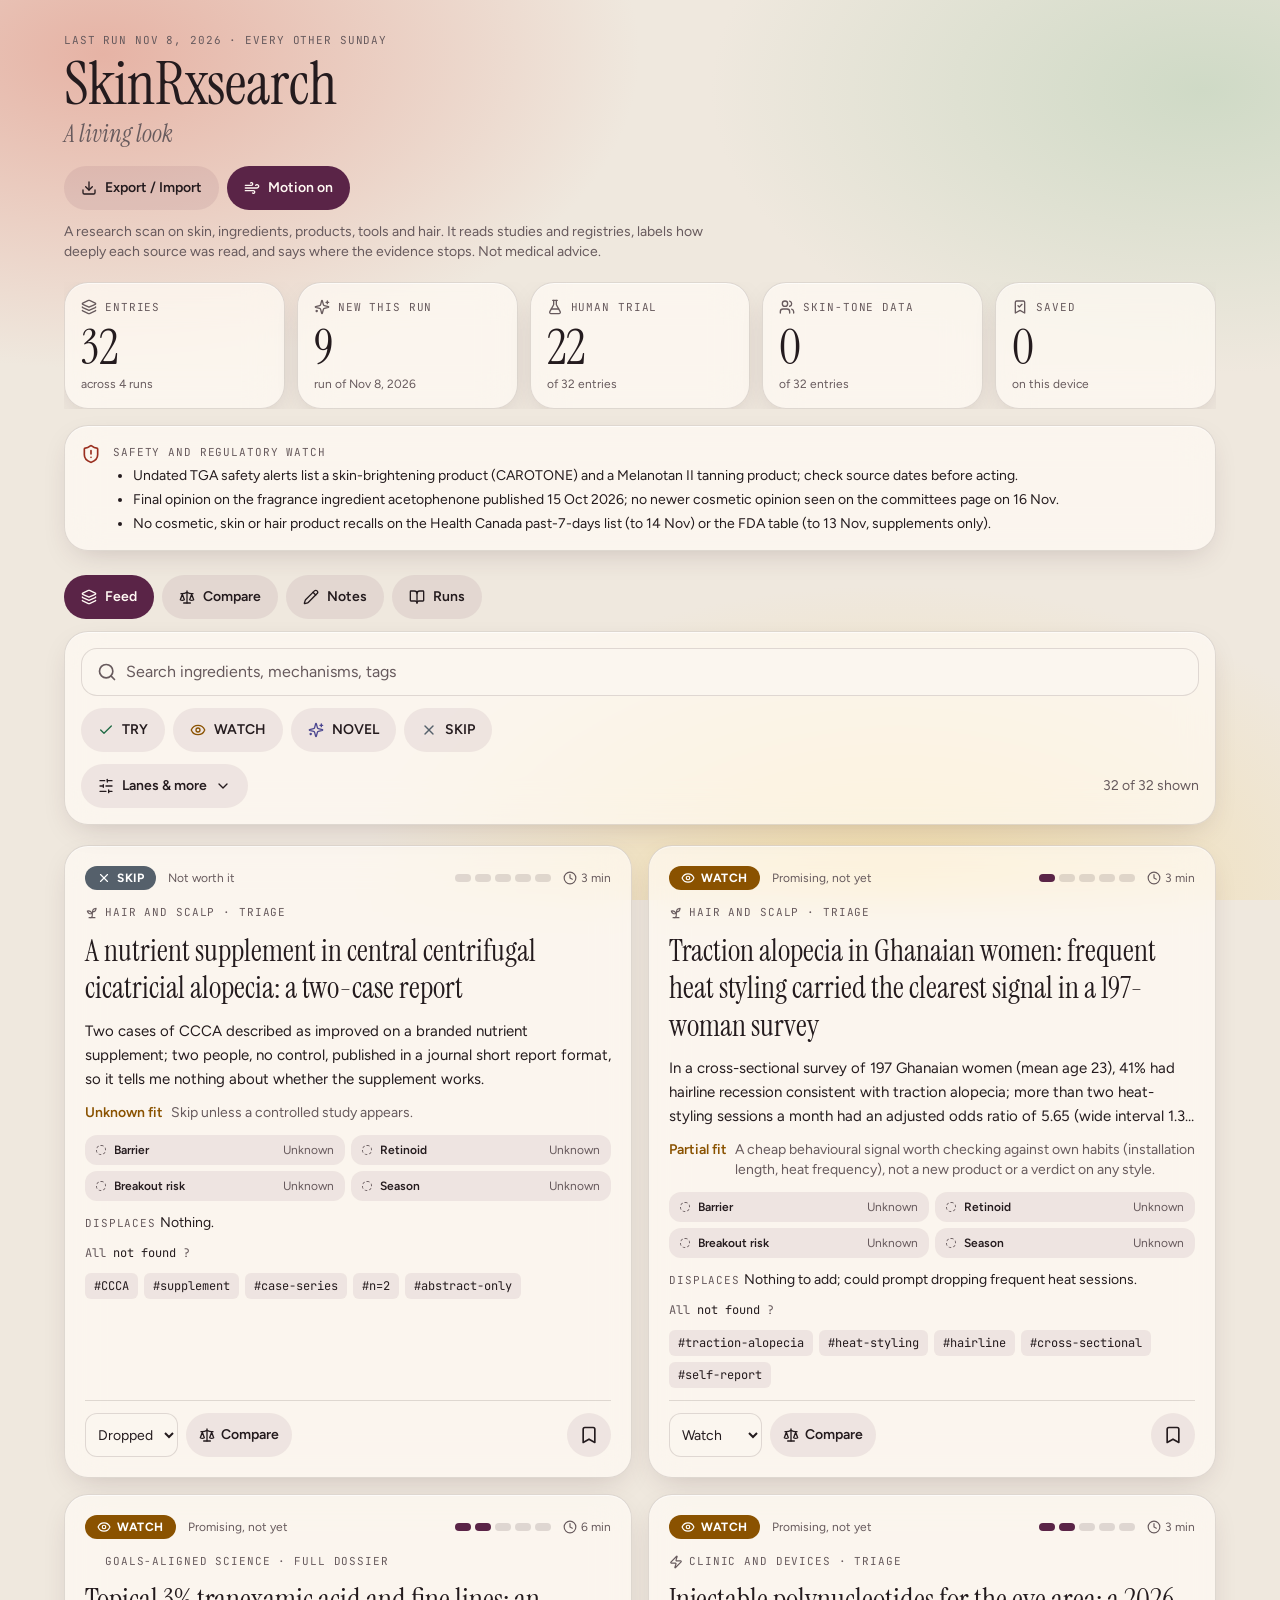
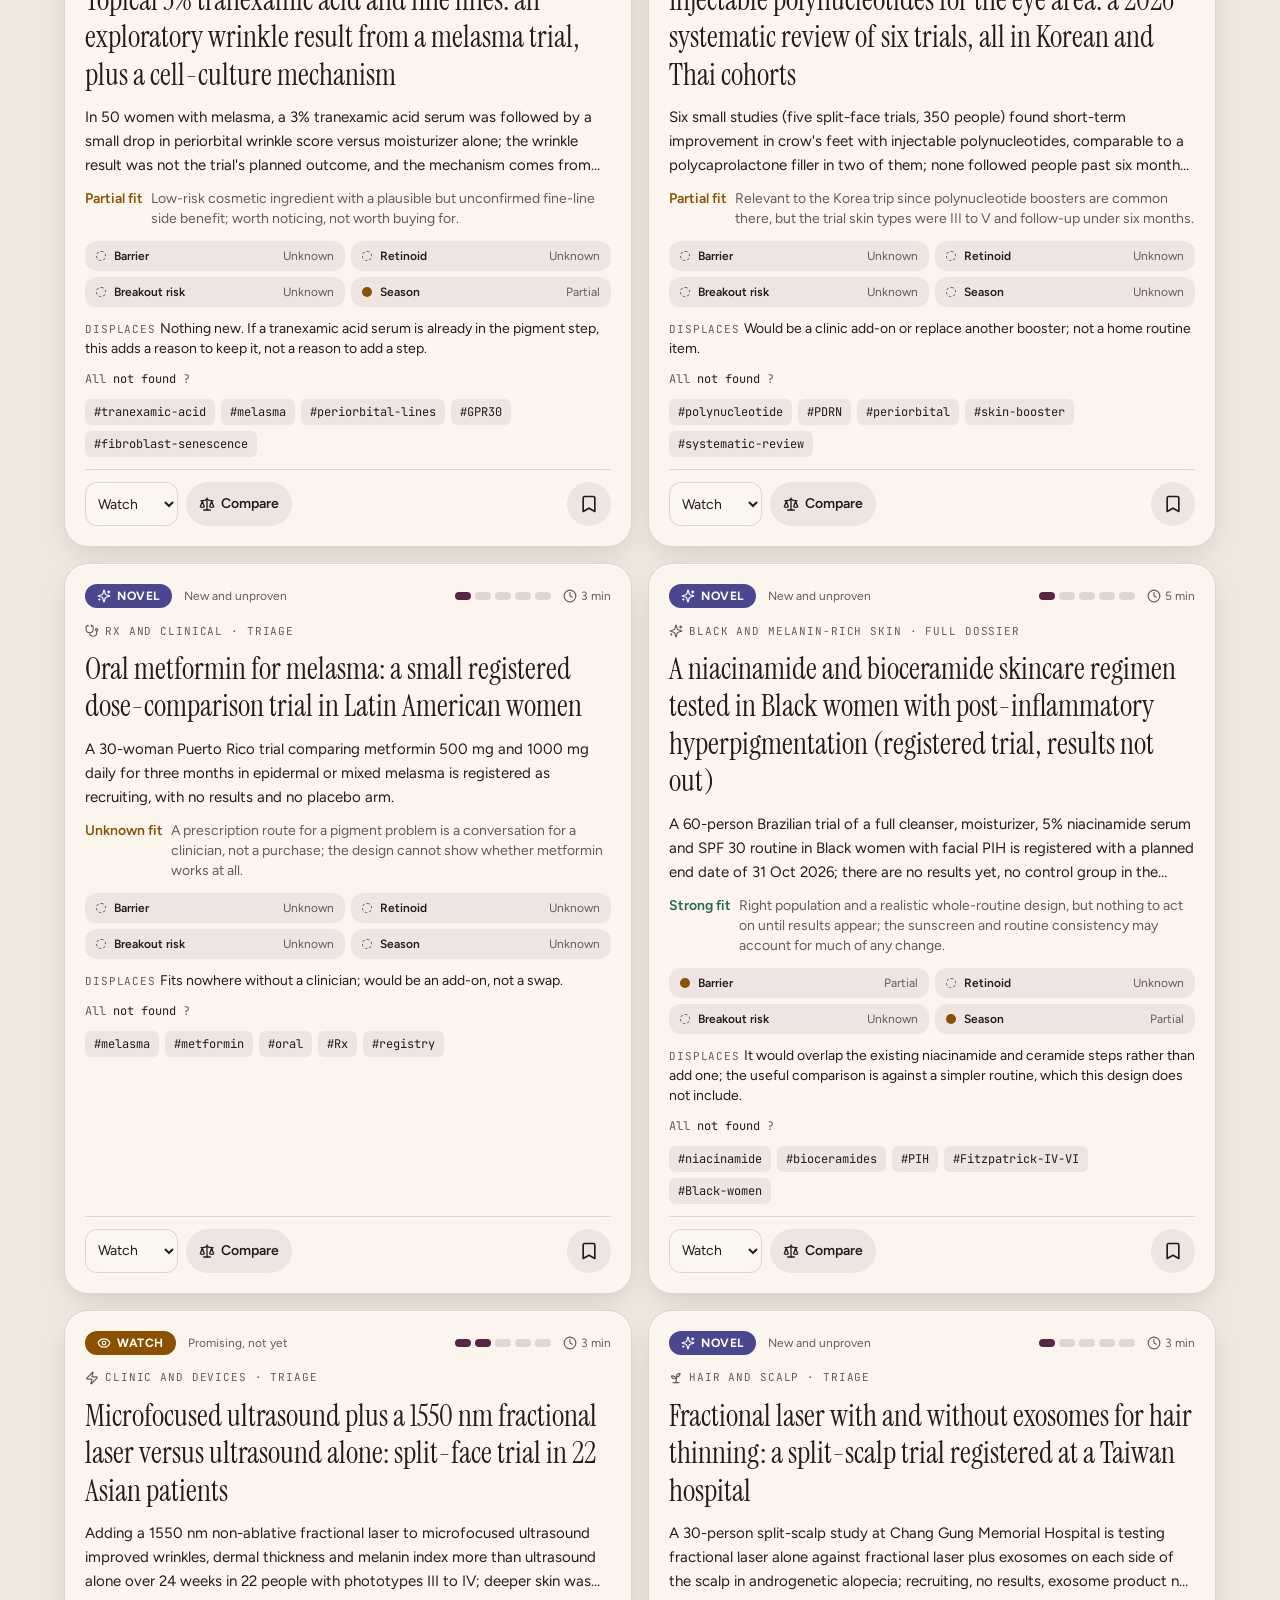
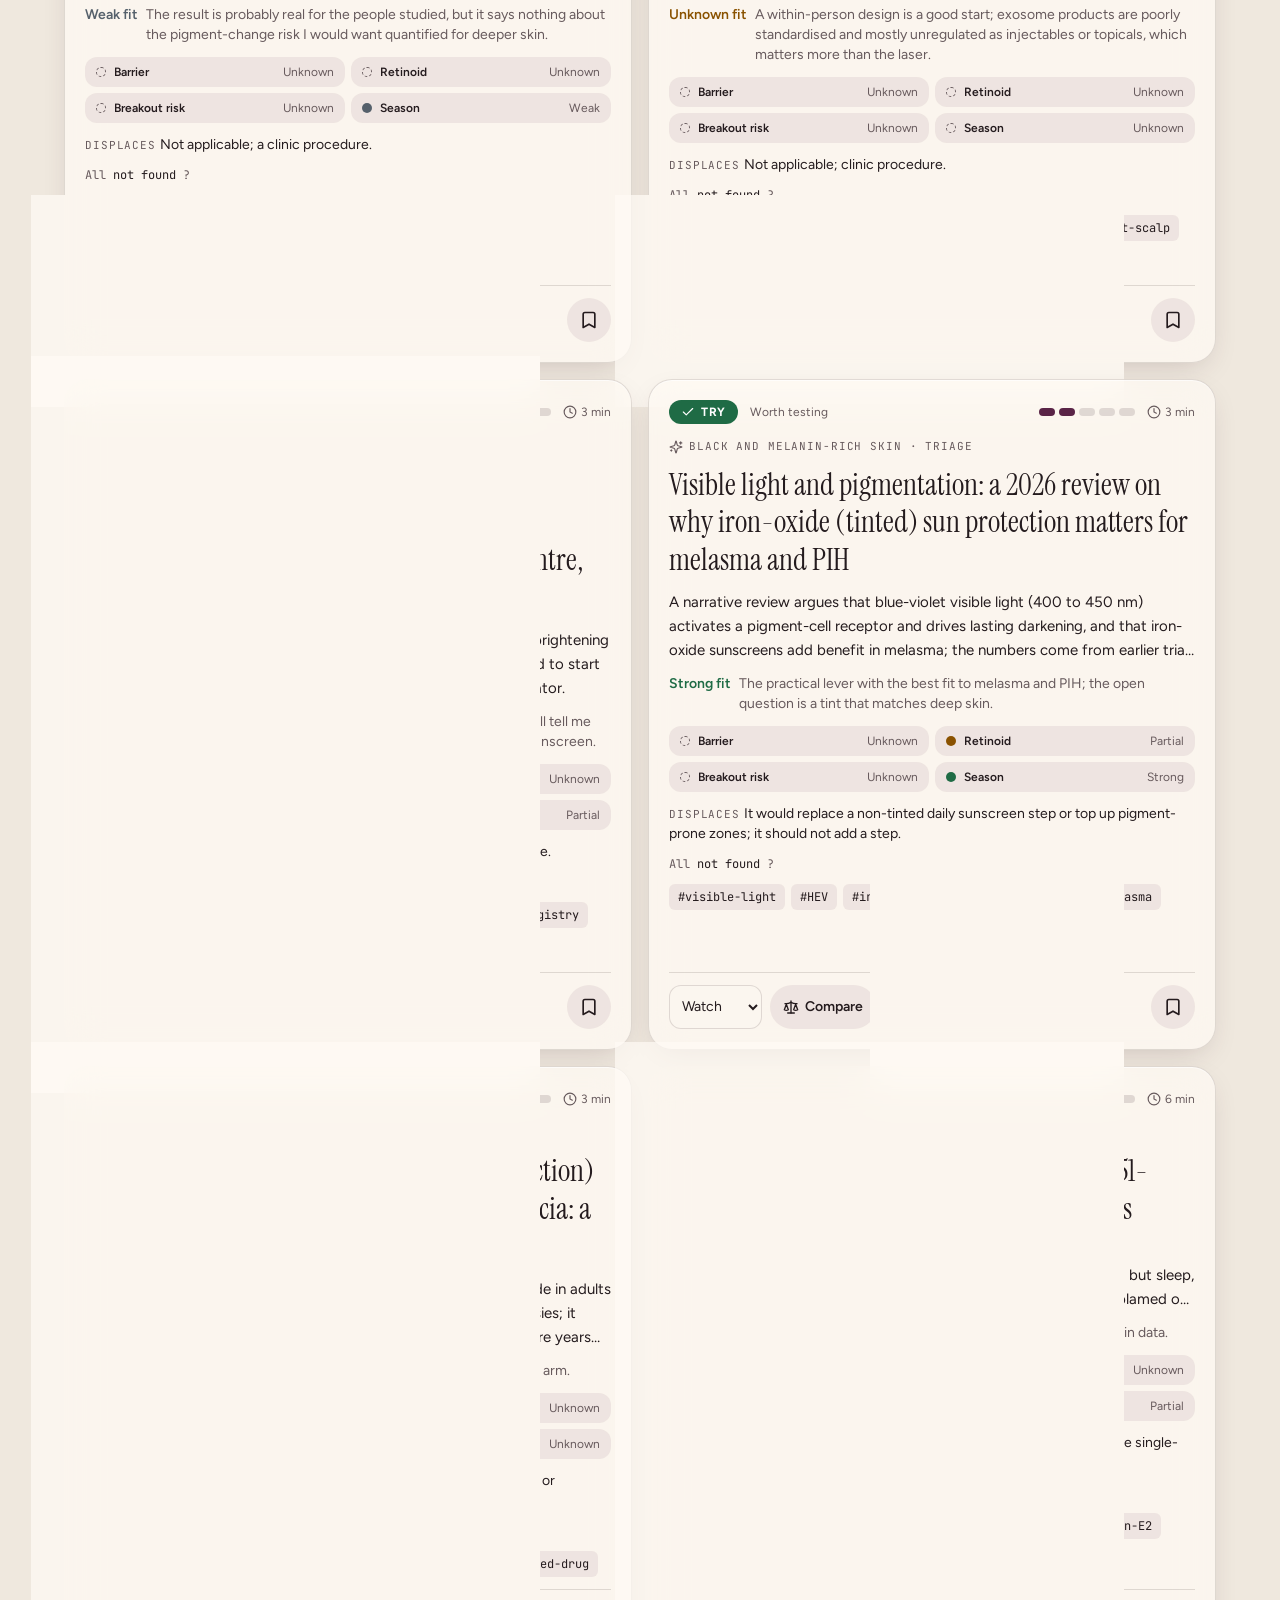
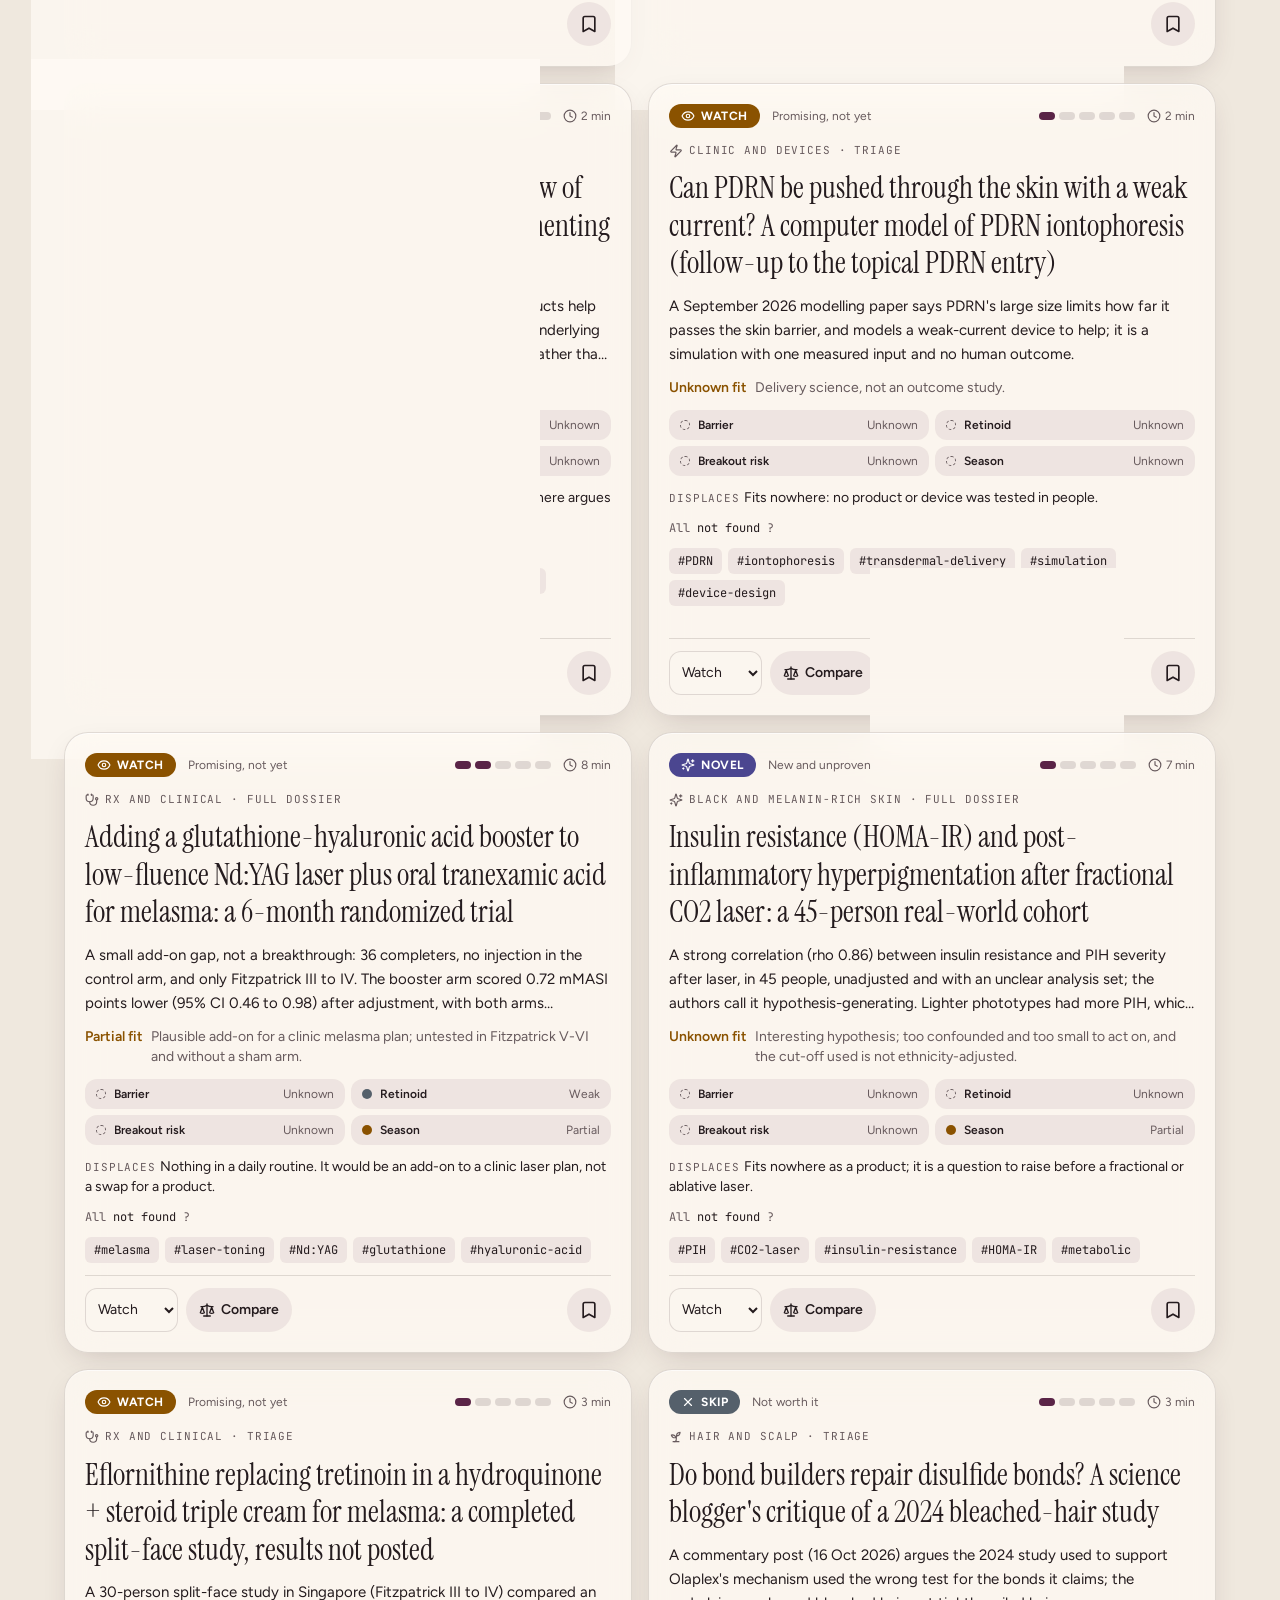
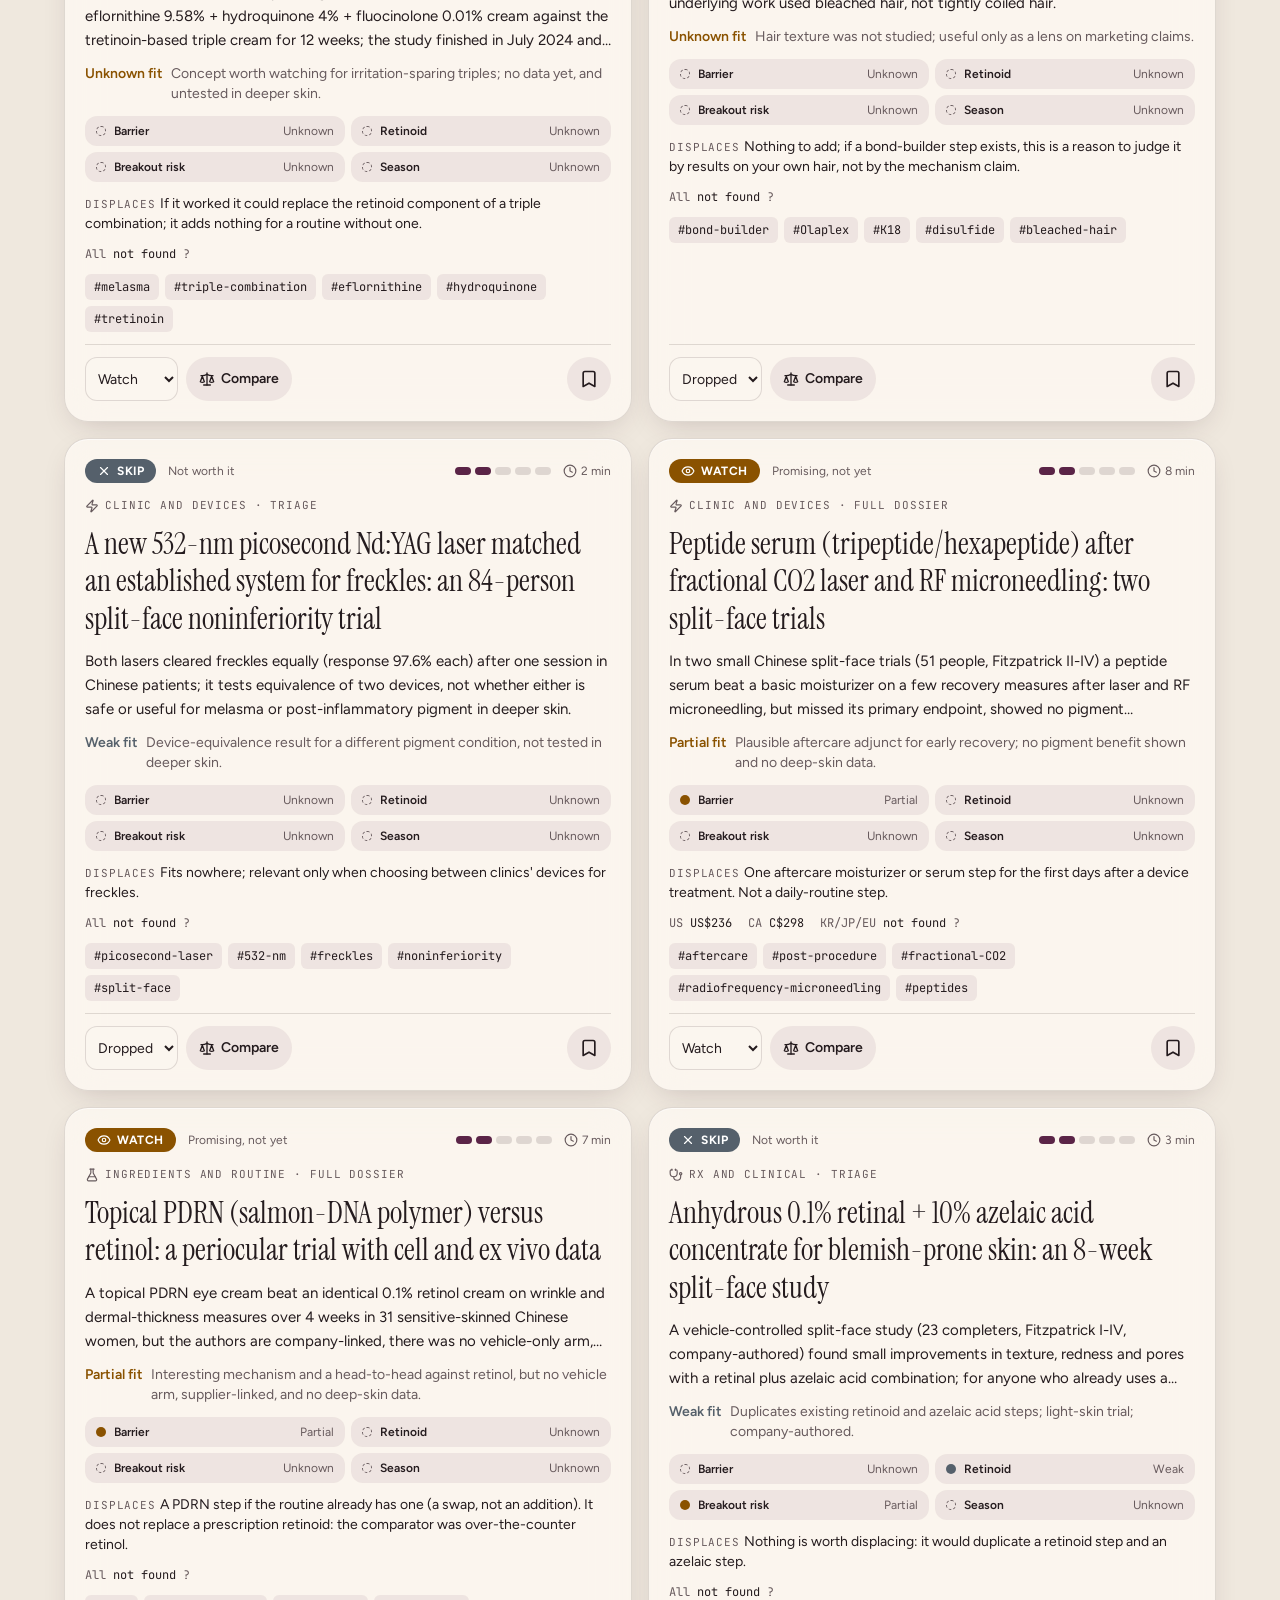
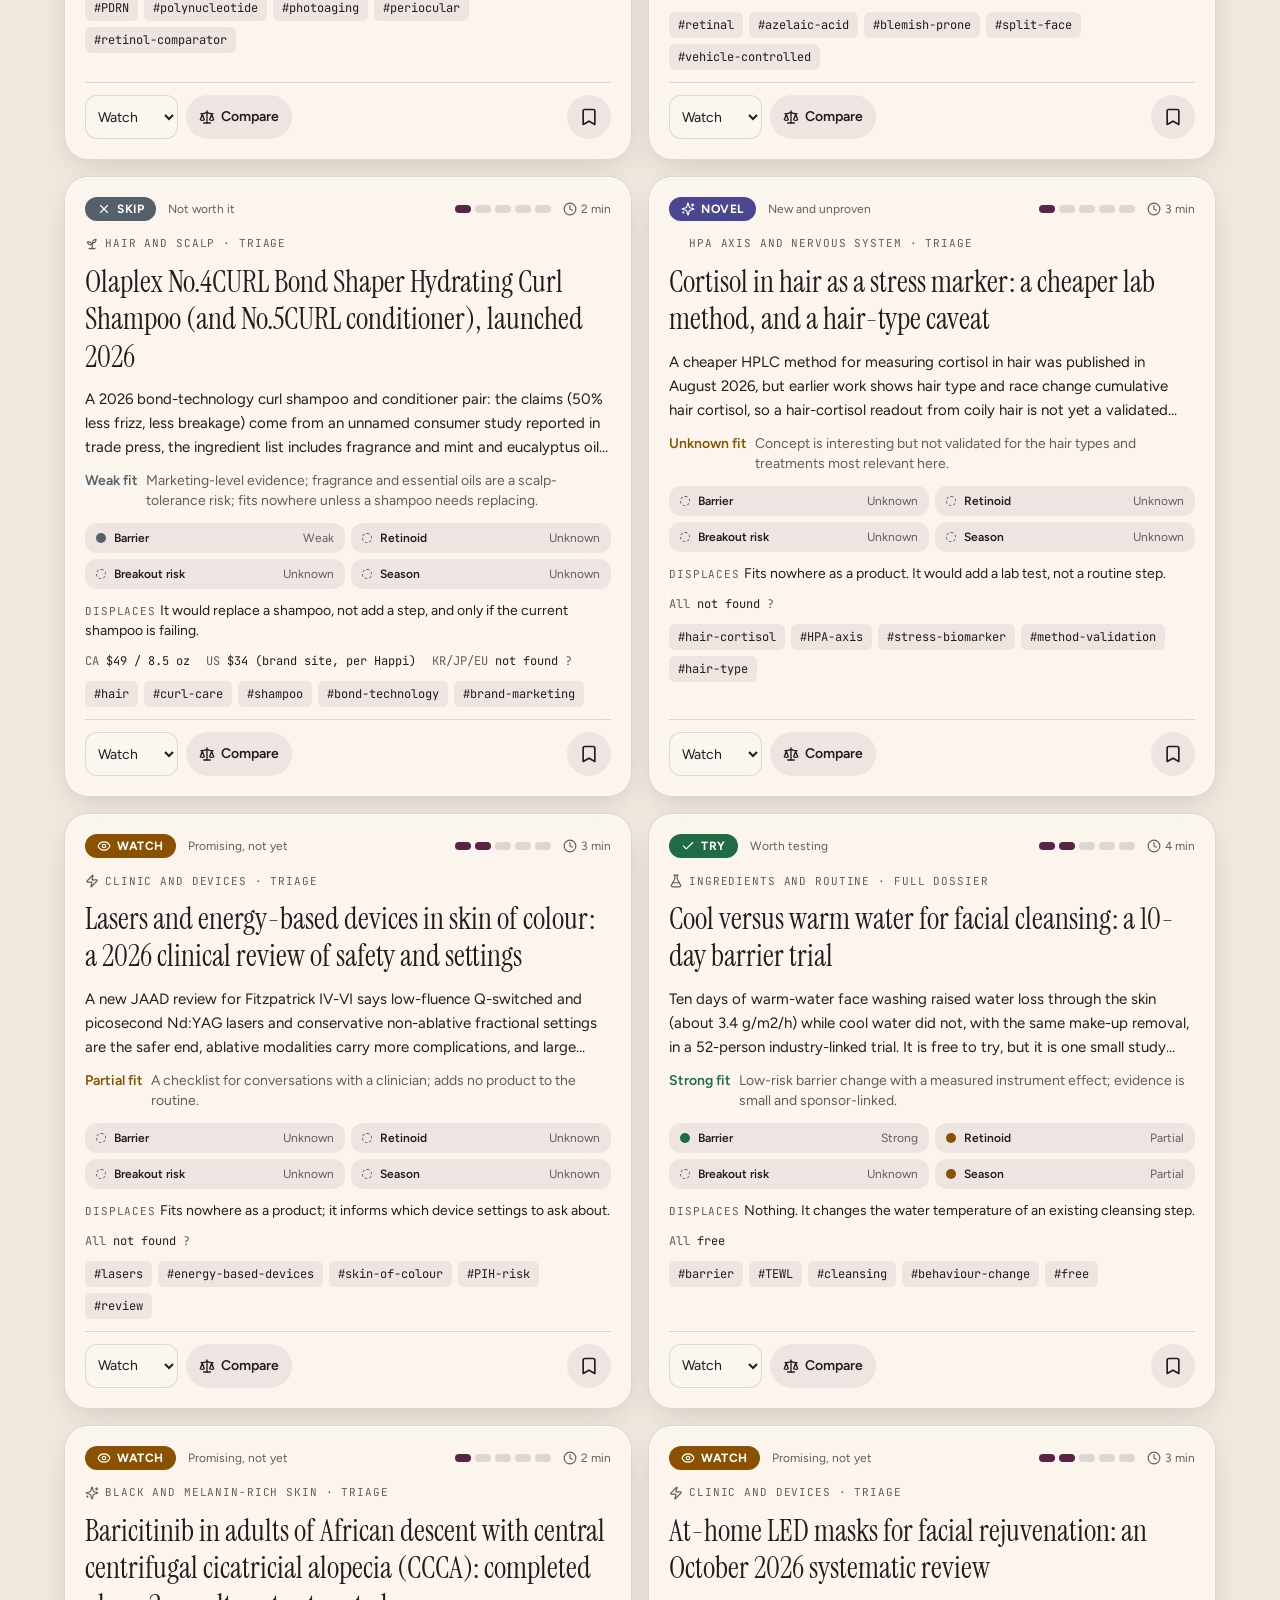
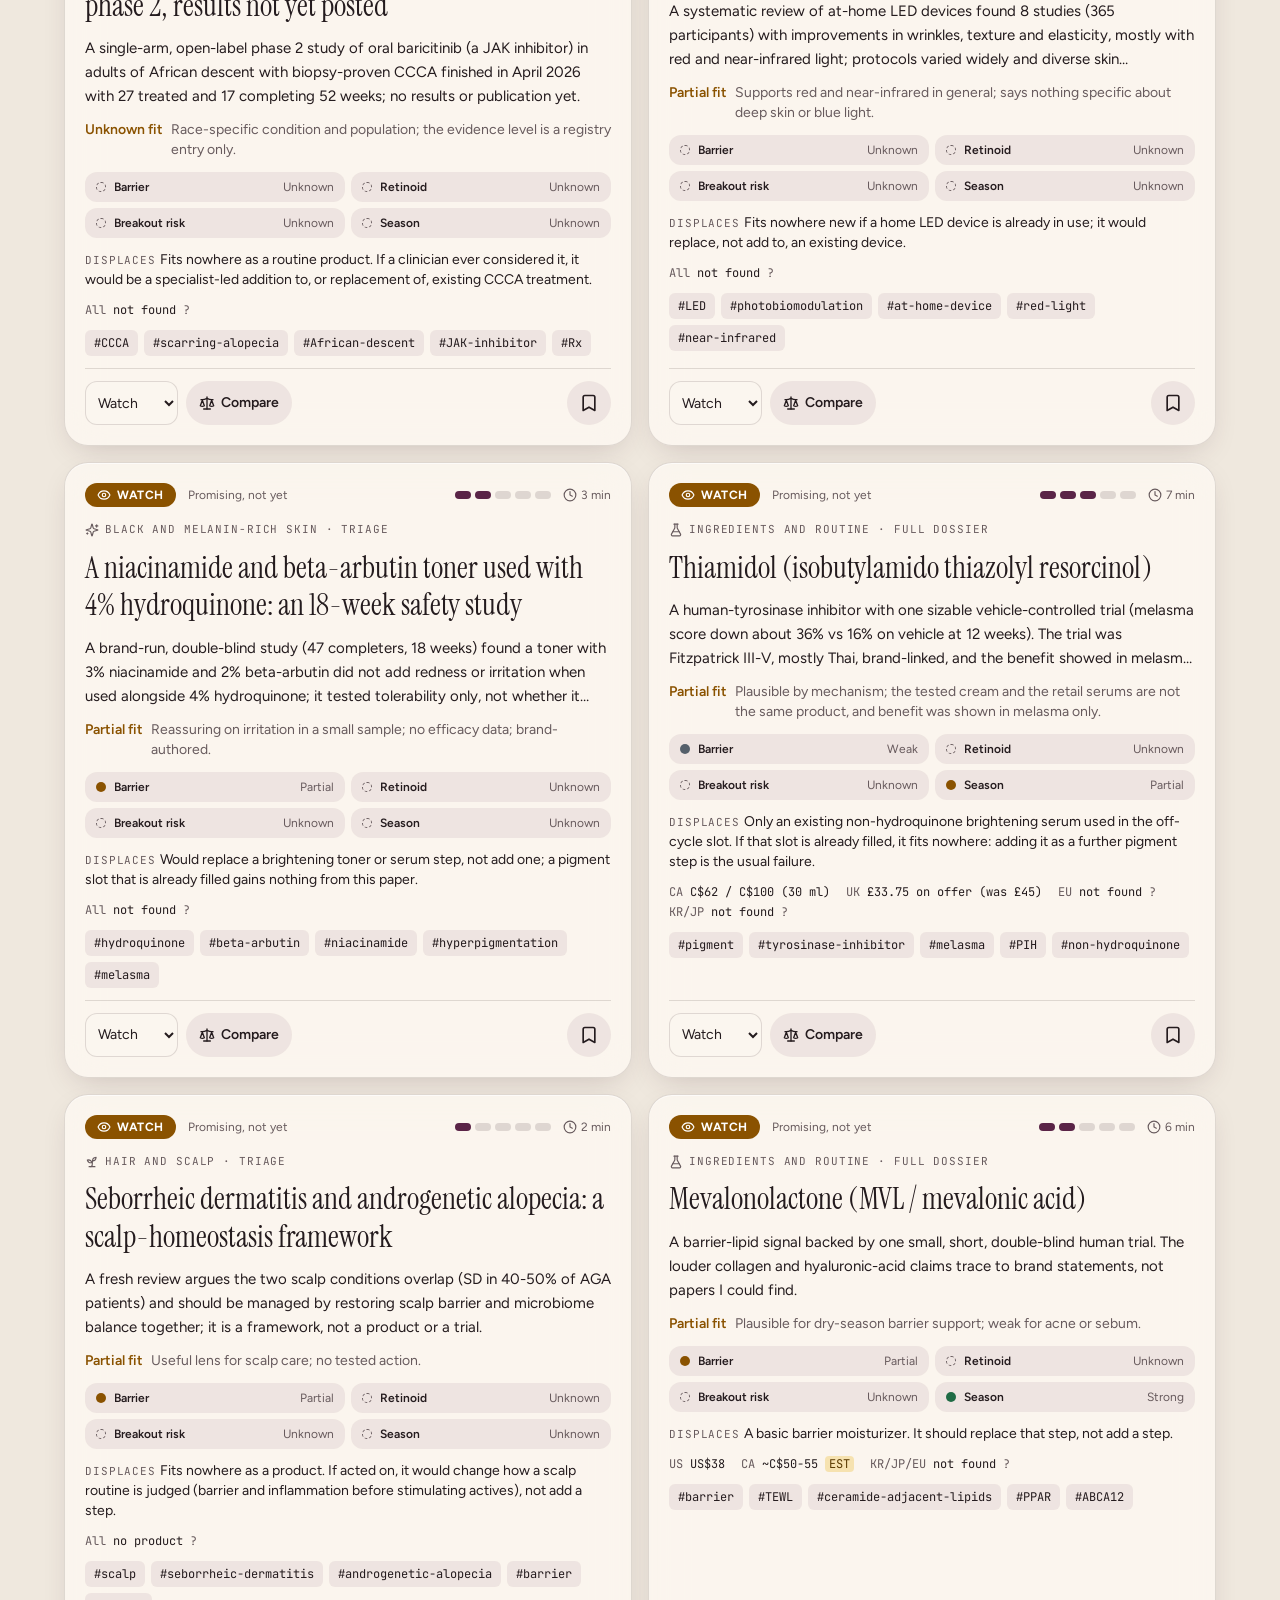
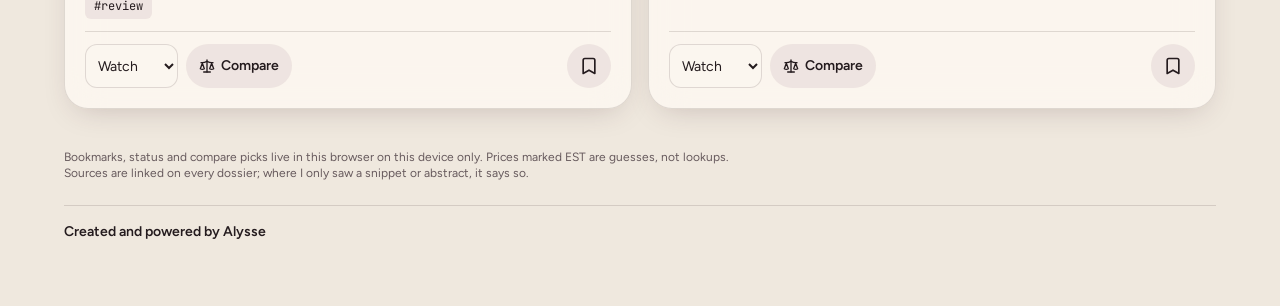
==== commit 2bb02e9b: "Filters: pin search + verdict row, lanes behind toggle, normalize 17 lanes to 7 in UI Co-Authored-By" ====
--- a/site/index.html
+++ b/site/index.html
@@ -43,7 +43,7 @@
   --shadow:0 1px 0 rgba(255,255,255,.06) inset, 0 10px 30px -12px rgba(0,0,0,.6);
   color-scheme:dark;
 }
-*,:after,:before{--tw-border-spacing-x:0;--tw-border-spacing-y:0;--tw-translate-x:0;--tw-translate-y:0;--tw-rotate:0;--tw-skew-x:0;--tw-skew-y:0;--tw-scale-x:1;--tw-scale-y:1;--tw-pan-x: ;--tw-pan-y: ;--tw-pinch-zoom: ;--tw-scroll-snap-strictness:proximity;--tw-gradient-from-position: ;--tw-gradient-via-position: ;--tw-gradient-to-position: ;--tw-ordinal: ;--tw-slashed-zero: ;--tw-numeric-figure: ;--tw-numeric-spacing: ;--tw-numeric-fraction: ;--tw-ring-inset: ;--tw-ring-offset-width:0px;--tw-ring-offset-color:#fff;--tw-ring-color:rgba(59,130,246,.5);--tw-ring-offset-shadow:0 0 #0000;--tw-ring-shadow:0 0 #0000;--tw-shadow:0 0 #0000;--tw-shadow-colored:0 0 #0000;--tw-blur: ;--tw-brightness: ;--tw-contrast: ;--tw-grayscale: ;--tw-hue-rotate: ;--tw-invert: ;--tw-saturate: ;--tw-sepia: ;--tw-drop-shadow: ;--tw-backdrop-blur: ;--tw-backdrop-brightness: ;--tw-backdrop-contrast: ;--tw-backdrop-grayscale: ;--tw-backdrop-hue-rotate: ;--tw-backdrop-invert: ;--tw-backdrop-opacity: ;--tw-backdrop-saturate: ;--tw-backdrop-sepia: ;--tw-contain-size: ;--tw-contain-layout: ;--tw-contain-paint: ;--tw-contain-style: }::backdrop{--tw-border-spacing-x:0;--tw-border-spacing-y:0;--tw-translate-x:0;--tw-translate-y:0;--tw-rotate:0;--tw-skew-x:0;--tw-skew-y:0;--tw-scale-x:1;--tw-scale-y:1;--tw-pan-x: ;--tw-pan-y: ;--tw-pinch-zoom: ;--tw-scroll-snap-strictness:proximity;--tw-gradient-from-position: ;--tw-gradient-via-position: ;--tw-gradient-to-position: ;--tw-ordinal: ;--tw-slashed-zero: ;--tw-numeric-figure: ;--tw-numeric-spacing: ;--tw-numeric-fraction: ;--tw-ring-inset: ;--tw-ring-offset-width:0px;--tw-ring-offset-color:#fff;--tw-ring-color:rgba(59,130,246,.5);--tw-ring-offset-shadow:0 0 #0000;--tw-ring-shadow:0 0 #0000;--tw-shadow:0 0 #0000;--tw-shadow-colored:0 0 #0000;--tw-blur: ;--tw-brightness: ;--tw-contrast: ;--tw-grayscale: ;--tw-hue-rotate: ;--tw-invert: ;--tw-saturate: ;--tw-sepia: ;--tw-drop-shadow: ;--tw-backdrop-blur: ;--tw-backdrop-brightness: ;--tw-backdrop-contrast: ;--tw-backdrop-grayscale: ;--tw-backdrop-hue-rotate: ;--tw-backdrop-invert: ;--tw-backdrop-opacity: ;--tw-backdrop-saturate: ;--tw-backdrop-sepia: ;--tw-contain-size: ;--tw-contain-layout: ;--tw-contain-paint: ;--tw-contain-style: }/*! tailwindcss v3.4.17 | MIT License | https://tailwindcss.com*/*,:after,:before{box-sizing:border-box;border:0 solid #e5e7eb}:after,:before{--tw-content:""}:host,html{line-height:1.5;-webkit-text-size-adjust:100%;-moz-tab-size:4;-o-tab-size:4;tab-size:4;font-family:Figtree,system-ui,sans-serif;font-feature-settings:normal;font-variation-settings:normal;-webkit-tap-highlight-color:transparent}body{margin:0;line-height:inherit}hr{height:0;color:inherit;border-top-width:1px}abbr:where([title]){-webkit-text-decoration:underline dotted;text-decoration:underline dotted}h1,h2,h3,h4,h5,h6{font-size:inherit;font-weight:inherit}a{color:inherit;text-decoration:inherit}b,strong{font-weight:bolder}code,kbd,pre,samp{font-family:JetBrains Mono,ui-monospace,monospace;font-feature-settings:normal;font-variation-settings:normal;font-size:1em}small{font-size:80%}sub,sup{font-size:75%;line-height:0;position:relative;vertical-align:baseline}sub{bottom:-.25em}sup{top:-.5em}table{text-indent:0;border-color:inherit;border-collapse:collapse}button,input,optgroup,select,textarea{font-family:inherit;font-feature-settings:inherit;font-variation-settings:inherit;font-size:100%;font-weight:inherit;line-height:inherit;letter-spacing:inherit;color:inherit;margin:0;padding:0}button,select{text-transform:none}button,input:where([type=button]),input:where([type=reset]),input:where([type=submit]){-webkit-appearance:button;background-color:transparent;background-image:none}:-moz-focusring{outline:auto}:-moz-ui-invalid{box-shadow:none}progress{vertical-align:baseline}::-webkit-inner-spin-button,::-webkit-outer-spin-button{height:auto}[type=search]{-webkit-appearance:textfield;outline-offset:-2px}::-webkit-search-decoration{-webkit-appearance:none}::-webkit-file-upload-button{-webkit-appearance:button;font:inherit}summary{display:list-item}blockquote,dd,dl,figure,h1,h2,h3,h4,h5,h6,hr,p,pre{margin:0}fieldset{margin:0}fieldset,legend{padding:0}menu,ol,ul{list-style:none;margin:0;padding:0}dialog{padding:0}textarea{resize:vertical}input::-moz-placeholder,textarea::-moz-placeholder{opacity:1;color:#9ca3af}input::placeholder,textarea::placeholder{opacity:1;color:#9ca3af}[role=button],button{cursor:pointer}:disabled{cursor:default}audio,canvas,embed,iframe,img,object,svg,video{display:block;vertical-align:middle}img,video{max-width:100%;height:auto}[hidden]:where(:not([hidden=until-found])){display:none}.sr-only{position:absolute;width:1px;height:1px;padding:0;margin:-1px;overflow:hidden;clip:rect(0,0,0,0);white-space:nowrap;border-width:0}.visible{visibility:visible}.fixed{position:fixed}.absolute{position:absolute}.relative{position:relative}.inset-0{inset:0}.inset-x-0{left:0;right:0}.inset-x-3{left:.75rem;right:.75rem}.bottom-0{bottom:0}.bottom-2{bottom:.5rem}.bottom-5{bottom:1.25rem}.left-0{left:0}.left-1\/2{left:50%}.left-4{left:1rem}.right-2{right:.5rem}.top-0{top:0}.top-1\/2{top:50%}.top-\[6dvh\]{top:6dvh}.z-10{z-index:10}.z-30{z-index:30}.z-40{z-index:40}.z-50{z-index:50}.z-\[60\]{z-index:60}.m-0{margin:0}.-mx-1{margin-left:-.25rem;margin-right:-.25rem}.-mx-4{margin-left:-1rem;margin-right:-1rem}.-mx-5{margin-left:-1.25rem;margin-right:-1.25rem}.mx-1{margin-left:.25rem;margin-right:.25rem}.mx-auto{margin-left:auto;margin-right:auto}.mb-1{margin-bottom:.25rem}.mb-2{margin-bottom:.5rem}.mb-3{margin-bottom:.75rem}.mb-4{margin-bottom:1rem}.mb-6{margin-bottom:1.5rem}.ml-1{margin-left:.25rem}.ml-2{margin-left:.5rem}.ml-auto{margin-left:auto}.mr-1{margin-right:.25rem}.mt-0\.5{margin-top:.125rem}.mt-1{margin-top:.25rem}.mt-1\.5{margin-top:.375rem}.mt-10{margin-top:2.5rem}.mt-2{margin-top:.5rem}.mt-3{margin-top:.75rem}.mt-4{margin-top:1rem}.mt-5{margin-top:1.25rem}.mt-6{margin-top:1.5rem}.mt-auto{margin-top:auto}.block{display:block}.flex{display:flex}.inline-flex{display:inline-flex}.grid{display:grid}.\!hidden{display:none!important}.hidden{display:none}.h-1{height:.25rem}.h-2{height:.5rem}.h-2\.5{height:.625rem}.h-3\.5{height:.875rem}.h-4{height:1rem}.h-5{height:1.25rem}.h-6{height:1.5rem}.h-8{height:2rem}.h-\[92dvh\]{height:92dvh}.h-full{height:100%}.max-h-\[88dvh\]{max-height:88dvh}.min-h-0{min-height:0}.min-h-\[16px\]{min-height:16px}.min-h-\[32px\]{min-height:32px}.min-h-\[44px\]{min-height:44px}.min-h-\[48px\]{min-height:48px}.w-2\.5{width:.625rem}.w-28{width:7rem}.w-3\.5{width:.875rem}.w-4{width:1rem}.w-5{width:1.25rem}.w-8{width:2rem}.w-full{width:100%}.w-px{width:1px}.min-w-0{min-width:0}.min-w-\[116px\]{min-width:116px}.min-w-\[44px\]{min-width:44px}.max-w-2xl{max-width:42rem}.max-w-6xl{max-width:72rem}.max-w-\[300px\]{max-width:300px}.max-w-md{max-width:28rem}.max-w-xl{max-width:36rem}.flex-1{flex:1 1 0%}.shrink-0{flex-shrink:0}.-translate-x-1\/2{--tw-translate-x:-50%}.-translate-x-1\/2,.-translate-y-1\/2{transform:translate(var(--tw-translate-x),var(--tw-translate-y)) rotate(var(--tw-rotate)) skewX(var(--tw-skew-x)) skewY(var(--tw-skew-y)) scaleX(var(--tw-scale-x)) scaleY(var(--tw-scale-y))}.-translate-y-1\/2{--tw-translate-y:-50%}.transform{transform:translate(var(--tw-translate-x),var(--tw-translate-y)) rotate(var(--tw-rotate)) skewX(var(--tw-skew-x)) skewY(var(--tw-skew-y)) scaleX(var(--tw-scale-x)) scaleY(var(--tw-scale-y))}.cursor-pointer{cursor:pointer}.scroll-mt-4{scroll-margin-top:1rem}.list-disc{list-style-type:disc}.list-none{list-style-type:none}.grid-cols-2{grid-template-columns:repeat(2,minmax(0,1fr))}.grid-cols-4{grid-template-columns:repeat(4,minmax(0,1fr))}.flex-col{flex-direction:column}.flex-wrap{flex-wrap:wrap}.items-start{align-items:flex-start}.items-center{align-items:center}.items-baseline{align-items:baseline}.justify-center{justify-content:center}.gap-1{gap:.25rem}.gap-1\.5{gap:.375rem}.gap-2{gap:.5rem}.gap-3{gap:.75rem}.gap-4{gap:1rem}.gap-x-3{-moz-column-gap:.75rem;column-gap:.75rem}.gap-x-4{-moz-column-gap:1rem;column-gap:1rem}.gap-x-6{-moz-column-gap:1.5rem;column-gap:1.5rem}.gap-y-1{row-gap:.25rem}.gap-y-2{row-gap:.5rem}.space-y-1>:not([hidden])~:not([hidden]){--tw-space-y-reverse:0;margin-top:calc(.25rem*(1 - var(--tw-space-y-reverse)));margin-bottom:calc(.25rem*var(--tw-space-y-reverse))}.space-y-1\.5>:not([hidden])~:not([hidden]){--tw-space-y-reverse:0;margin-top:calc(.375rem*(1 - var(--tw-space-y-reverse)));margin-bottom:calc(.375rem*var(--tw-space-y-reverse))}.space-y-2>:not([hidden])~:not([hidden]){--tw-space-y-reverse:0;margin-top:calc(.5rem*(1 - var(--tw-space-y-reverse)));margin-bottom:calc(.5rem*var(--tw-space-y-reverse))}.divide-y>:not([hidden])~:not([hidden]){--tw-divide-y-reverse:0;border-top-width:calc(1px*(1 - var(--tw-divide-y-reverse)));border-bottom-width:calc(1px*var(--tw-divide-y-reverse))}.divide-line>:not([hidden])~:not([hidden]){border-color:var(--line)}.self-start{align-self:flex-start}.overflow-hidden{overflow:hidden}.overflow-x-auto{overflow-x:auto}.overflow-y-auto{overflow-y:auto}.overscroll-contain{overscroll-behavior:contain}.truncate{overflow:hidden;text-overflow:ellipsis;white-space:nowrap}.whitespace-pre-wrap{white-space:pre-wrap}.rounded{border-radius:.25rem}.rounded-2xl{border-radius:1rem}.rounded-3xl{border-radius:1.5rem}.rounded-full{border-radius:9999px}.rounded-md{border-radius:.375rem}.rounded-xl{border-radius:.75rem}.rounded-t-\[28px\]{border-top-left-radius:28px;border-top-right-radius:28px}.border{border-width:1px}.border-b{border-bottom-width:1px}.border-t{border-top-width:1px}.border-dashed{border-style:dashed}.border-line{border-color:var(--line)}.bg-line{background-color:var(--line)}.object-cover{-o-object-fit:cover;object-fit:cover}.p-0{padding:0}.p-3{padding:.75rem}.p-4{padding:1rem}.p-5{padding:1.25rem}.p-8{padding:2rem}.px-1{padding-left:.25rem;padding-right:.25rem}.px-1\.5{padding-left:.375rem;padding-right:.375rem}.px-2{padding-left:.5rem;padding-right:.5rem}.px-2\.5{padding-left:.625rem;padding-right:.625rem}.px-3{padding-left:.75rem;padding-right:.75rem}.px-4{padding-left:1rem;padding-right:1rem}.px-5{padding-left:1.25rem;padding-right:1.25rem}.py-0\.5{padding-top:.125rem;padding-bottom:.125rem}.py-1{padding-top:.25rem;padding-bottom:.25rem}.py-1\.5{padding-top:.375rem;padding-bottom:.375rem}.py-2\.5{padding-top:.625rem;padding-bottom:.625rem}.py-3{padding-top:.75rem;padding-bottom:.75rem}.pb-1{padding-bottom:.25rem}.pb-2{padding-bottom:.5rem}.pb-3{padding-bottom:.75rem}.pb-4{padding-bottom:1rem}.pb-5{padding-bottom:1.25rem}.pl-11{padding-left:2.75rem}.pl-4{padding-left:1rem}.pl-5{padding-left:1.25rem}.pr-4{padding-right:1rem}.pt-0\.5{padding-top:.125rem}.pt-1\.5{padding-top:.375rem}.pt-2{padding-top:.5rem}.pt-3{padding-top:.75rem}.pt-4{padding-top:1rem}.pt-8{padding-top:2rem}.text-left{text-align:left}.text-center{text-align:center}.align-middle{vertical-align:middle}.font-display{font-family:Instrument Serif,Georgia,serif}.font-mono{font-family:JetBrains Mono,ui-monospace,monospace}.text-2xl{font-size:1.5rem;line-height:2rem}.text-3xl{font-size:1.875rem;line-height:2.25rem}.text-5xl{font-size:3rem;line-height:1}.text-\[11px\]{font-size:11px}.text-\[15px\]{font-size:15px}.text-base{font-size:1rem;line-height:1.5rem}.text-sm{font-size:.875rem;line-height:1.25rem}.text-xs{font-size:.75rem;line-height:1rem}.font-bold{font-weight:700}.font-semibold{font-weight:600}.italic{font-style:italic}.leading-none{line-height:1}.leading-snug{line-height:1.375}.leading-tight{line-height:1.25}.tracking-wider{letter-spacing:.05em}.text-accent{color:var(--accent)}.text-ink{color:var(--ink)}.text-mute{color:var(--mute)}.text-warn{color:var(--warn)}.underline{text-decoration-line:underline}.underline-offset-4{text-underline-offset:4px}.filter{filter:var(--tw-blur) var(--tw-brightness) var(--tw-contrast) var(--tw-grayscale) var(--tw-hue-rotate) var(--tw-invert) var(--tw-saturate) var(--tw-sepia) var(--tw-drop-shadow)}.placeholder\:text-mute::-moz-placeholder{color:var(--mute)}.placeholder\:text-mute::placeholder{color:var(--mute)}.after\:absolute:after{content:var(--tw-content);position:absolute}.after\:inset-0:after{content:var(--tw-content);inset:0}.after\:rounded-3xl:after{content:var(--tw-content);border-radius:1.5rem}@media (min-width:640px){.sm\:sticky{position:sticky}.sm\:top-2{top:.5rem}.sm\:mx-0{margin-left:0;margin-right:0}.sm\:mt-2{margin-top:.5rem}.sm\:block{display:block}.sm\:flex{display:flex}.sm\:grid{display:grid}.sm\:hidden{display:none}.sm\:min-w-0{min-width:0}.sm\:grid-cols-2{grid-template-columns:repeat(2,minmax(0,1fr))}.sm\:grid-cols-5{grid-template-columns:repeat(5,minmax(0,1fr))}.sm\:flex-row{flex-direction:row}.sm\:items-center{align-items:center}.sm\:gap-2{gap:.5rem}.sm\:gap-3{gap:.75rem}.sm\:rounded-3xl{border-radius:1.5rem}.sm\:p-4{padding:1rem}.sm\:px-0{padding-left:0;padding-right:0}.sm\:px-4{padding-left:1rem;padding-right:1rem}.sm\:pb-0{padding-bottom:0}.sm\:text-5xl{font-size:3rem;line-height:1}.sm\:text-6xl{font-size:3.75rem;line-height:1}}@media (min-width:768px){.md\:inset-y-0{top:0;bottom:0}.md\:bottom-auto{bottom:auto}.md\:left-auto{left:auto}.md\:right-0{right:0}.md\:h-full{height:100%}.md\:w-\[min\(720px\2c 100\%\)\]{width:min(720px,100%)}.md\:grid-cols-2{grid-template-columns:repeat(2,minmax(0,1fr))}.md\:rounded-l-\[28px\]{border-top-left-radius:28px;border-bottom-left-radius:28px}.md\:rounded-t-none{border-top-left-radius:0;border-top-right-radius:0}}
+*,:after,:before{--tw-border-spacing-x:0;--tw-border-spacing-y:0;--tw-translate-x:0;--tw-translate-y:0;--tw-rotate:0;--tw-skew-x:0;--tw-skew-y:0;--tw-scale-x:1;--tw-scale-y:1;--tw-pan-x: ;--tw-pan-y: ;--tw-pinch-zoom: ;--tw-scroll-snap-strictness:proximity;--tw-gradient-from-position: ;--tw-gradient-via-position: ;--tw-gradient-to-position: ;--tw-ordinal: ;--tw-slashed-zero: ;--tw-numeric-figure: ;--tw-numeric-spacing: ;--tw-numeric-fraction: ;--tw-ring-inset: ;--tw-ring-offset-width:0px;--tw-ring-offset-color:#fff;--tw-ring-color:rgba(59,130,246,.5);--tw-ring-offset-shadow:0 0 #0000;--tw-ring-shadow:0 0 #0000;--tw-shadow:0 0 #0000;--tw-shadow-colored:0 0 #0000;--tw-blur: ;--tw-brightness: ;--tw-contrast: ;--tw-grayscale: ;--tw-hue-rotate: ;--tw-invert: ;--tw-saturate: ;--tw-sepia: ;--tw-drop-shadow: ;--tw-backdrop-blur: ;--tw-backdrop-brightness: ;--tw-backdrop-contrast: ;--tw-backdrop-grayscale: ;--tw-backdrop-hue-rotate: ;--tw-backdrop-invert: ;--tw-backdrop-opacity: ;--tw-backdrop-saturate: ;--tw-backdrop-sepia: ;--tw-contain-size: ;--tw-contain-layout: ;--tw-contain-paint: ;--tw-contain-style: }::backdrop{--tw-border-spacing-x:0;--tw-border-spacing-y:0;--tw-translate-x:0;--tw-translate-y:0;--tw-rotate:0;--tw-skew-x:0;--tw-skew-y:0;--tw-scale-x:1;--tw-scale-y:1;--tw-pan-x: ;--tw-pan-y: ;--tw-pinch-zoom: ;--tw-scroll-snap-strictness:proximity;--tw-gradient-from-position: ;--tw-gradient-via-position: ;--tw-gradient-to-position: ;--tw-ordinal: ;--tw-slashed-zero: ;--tw-numeric-figure: ;--tw-numeric-spacing: ;--tw-numeric-fraction: ;--tw-ring-inset: ;--tw-ring-offset-width:0px;--tw-ring-offset-color:#fff;--tw-ring-color:rgba(59,130,246,.5);--tw-ring-offset-shadow:0 0 #0000;--tw-ring-shadow:0 0 #0000;--tw-shadow:0 0 #0000;--tw-shadow-colored:0 0 #0000;--tw-blur: ;--tw-brightness: ;--tw-contrast: ;--tw-grayscale: ;--tw-hue-rotate: ;--tw-invert: ;--tw-saturate: ;--tw-sepia: ;--tw-drop-shadow: ;--tw-backdrop-blur: ;--tw-backdrop-brightness: ;--tw-backdrop-contrast: ;--tw-backdrop-grayscale: ;--tw-backdrop-hue-rotate: ;--tw-backdrop-invert: ;--tw-backdrop-opacity: ;--tw-backdrop-saturate: ;--tw-backdrop-sepia: ;--tw-contain-size: ;--tw-contain-layout: ;--tw-contain-paint: ;--tw-contain-style: }/*! tailwindcss v3.4.17 | MIT License | https://tailwindcss.com*/*,:after,:before{box-sizing:border-box;border:0 solid #e5e7eb}:after,:before{--tw-content:""}:host,html{line-height:1.5;-webkit-text-size-adjust:100%;-moz-tab-size:4;-o-tab-size:4;tab-size:4;font-family:Figtree,system-ui,sans-serif;font-feature-settings:normal;font-variation-settings:normal;-webkit-tap-highlight-color:transparent}body{margin:0;line-height:inherit}hr{height:0;color:inherit;border-top-width:1px}abbr:where([title]){-webkit-text-decoration:underline dotted;text-decoration:underline dotted}h1,h2,h3,h4,h5,h6{font-size:inherit;font-weight:inherit}a{color:inherit;text-decoration:inherit}b,strong{font-weight:bolder}code,kbd,pre,samp{font-family:JetBrains Mono,ui-monospace,monospace;font-feature-settings:normal;font-variation-settings:normal;font-size:1em}small{font-size:80%}sub,sup{font-size:75%;line-height:0;position:relative;vertical-align:baseline}sub{bottom:-.25em}sup{top:-.5em}table{text-indent:0;border-color:inherit;border-collapse:collapse}button,input,optgroup,select,textarea{font-family:inherit;font-feature-settings:inherit;font-variation-settings:inherit;font-size:100%;font-weight:inherit;line-height:inherit;letter-spacing:inherit;color:inherit;margin:0;padding:0}button,select{text-transform:none}button,input:where([type=button]),input:where([type=reset]),input:where([type=submit]){-webkit-appearance:button;background-color:transparent;background-image:none}:-moz-focusring{outline:auto}:-moz-ui-invalid{box-shadow:none}progress{vertical-align:baseline}::-webkit-inner-spin-button,::-webkit-outer-spin-button{height:auto}[type=search]{-webkit-appearance:textfield;outline-offset:-2px}::-webkit-search-decoration{-webkit-appearance:none}::-webkit-file-upload-button{-webkit-appearance:button;font:inherit}summary{display:list-item}blockquote,dd,dl,figure,h1,h2,h3,h4,h5,h6,hr,p,pre{margin:0}fieldset{margin:0}fieldset,legend{padding:0}menu,ol,ul{list-style:none;margin:0;padding:0}dialog{padding:0}textarea{resize:vertical}input::-moz-placeholder,textarea::-moz-placeholder{opacity:1;color:#9ca3af}input::placeholder,textarea::placeholder{opacity:1;color:#9ca3af}[role=button],button{cursor:pointer}:disabled{cursor:default}audio,canvas,embed,iframe,img,object,svg,video{display:block;vertical-align:middle}img,video{max-width:100%;height:auto}[hidden]:where(:not([hidden=until-found])){display:none}.sr-only{position:absolute;width:1px;height:1px;padding:0;margin:-1px;overflow:hidden;clip:rect(0,0,0,0);white-space:nowrap;border-width:0}.visible{visibility:visible}.fixed{position:fixed}.absolute{position:absolute}.relative{position:relative}.sticky{position:sticky}.inset-0{inset:0}.inset-x-0{left:0;right:0}.inset-x-3{left:.75rem;right:.75rem}.bottom-0{bottom:0}.bottom-2{bottom:.5rem}.bottom-5{bottom:1.25rem}.left-0{left:0}.left-1\/2{left:50%}.left-4{left:1rem}.right-2{right:.5rem}.top-0{top:0}.top-1\/2{top:50%}.top-2{top:.5rem}.top-\[6dvh\]{top:6dvh}.z-10{z-index:10}.z-30{z-index:30}.z-40{z-index:40}.z-50{z-index:50}.z-\[60\]{z-index:60}.m-0{margin:0}.-mx-1{margin-left:-.25rem;margin-right:-.25rem}.-mx-4{margin-left:-1rem;margin-right:-1rem}.-mx-5{margin-left:-1.25rem;margin-right:-1.25rem}.mx-auto{margin-left:auto;margin-right:auto}.mb-1{margin-bottom:.25rem}.mb-2{margin-bottom:.5rem}.mb-3{margin-bottom:.75rem}.mb-4{margin-bottom:1rem}.mb-6{margin-bottom:1.5rem}.ml-1{margin-left:.25rem}.ml-2{margin-left:.5rem}.ml-auto{margin-left:auto}.mr-1{margin-right:.25rem}.mt-0\.5{margin-top:.125rem}.mt-1{margin-top:.25rem}.mt-1\.5{margin-top:.375rem}.mt-10{margin-top:2.5rem}.mt-2{margin-top:.5rem}.mt-3{margin-top:.75rem}.mt-4{margin-top:1rem}.mt-5{margin-top:1.25rem}.mt-6{margin-top:1.5rem}.mt-auto{margin-top:auto}.block{display:block}.flex{display:flex}.inline-flex{display:inline-flex}.grid{display:grid}.\!hidden{display:none!important}.hidden{display:none}.h-1{height:.25rem}.h-2{height:.5rem}.h-2\.5{height:.625rem}.h-3\.5{height:.875rem}.h-4{height:1rem}.h-5{height:1.25rem}.h-8{height:2rem}.h-\[92dvh\]{height:92dvh}.h-full{height:100%}.max-h-\[40vh\]{max-height:40vh}.max-h-\[88dvh\]{max-height:88dvh}.min-h-0{min-height:0}.min-h-\[16px\]{min-height:16px}.min-h-\[32px\]{min-height:32px}.min-h-\[44px\]{min-height:44px}.min-h-\[48px\]{min-height:48px}.w-2\.5{width:.625rem}.w-28{width:7rem}.w-3\.5{width:.875rem}.w-4{width:1rem}.w-5{width:1.25rem}.w-8{width:2rem}.w-full{width:100%}.min-w-0{min-width:0}.min-w-\[116px\]{min-width:116px}.min-w-\[44px\]{min-width:44px}.max-w-2xl{max-width:42rem}.max-w-6xl{max-width:72rem}.max-w-\[300px\]{max-width:300px}.max-w-md{max-width:28rem}.max-w-xl{max-width:36rem}.flex-1{flex:1 1 0%}.shrink-0{flex-shrink:0}.-translate-x-1\/2{--tw-translate-x:-50%}.-translate-x-1\/2,.-translate-y-1\/2{transform:translate(var(--tw-translate-x),var(--tw-translate-y)) rotate(var(--tw-rotate)) skewX(var(--tw-skew-x)) skewY(var(--tw-skew-y)) scaleX(var(--tw-scale-x)) scaleY(var(--tw-scale-y))}.-translate-y-1\/2{--tw-translate-y:-50%}.transform{transform:translate(var(--tw-translate-x),var(--tw-translate-y)) rotate(var(--tw-rotate)) skewX(var(--tw-skew-x)) skewY(var(--tw-skew-y)) scaleX(var(--tw-scale-x)) scaleY(var(--tw-scale-y))}.cursor-pointer{cursor:pointer}.scroll-mt-4{scroll-margin-top:1rem}.list-disc{list-style-type:disc}.list-none{list-style-type:none}.grid-cols-2{grid-template-columns:repeat(2,minmax(0,1fr))}.grid-cols-4{grid-template-columns:repeat(4,minmax(0,1fr))}.flex-col{flex-direction:column}.flex-wrap{flex-wrap:wrap}.items-start{align-items:flex-start}.items-center{align-items:center}.items-baseline{align-items:baseline}.justify-center{justify-content:center}.gap-1{gap:.25rem}.gap-1\.5{gap:.375rem}.gap-2{gap:.5rem}.gap-3{gap:.75rem}.gap-4{gap:1rem}.gap-x-3{-moz-column-gap:.75rem;column-gap:.75rem}.gap-x-4{-moz-column-gap:1rem;column-gap:1rem}.gap-x-6{-moz-column-gap:1.5rem;column-gap:1.5rem}.gap-y-1{row-gap:.25rem}.gap-y-2{row-gap:.5rem}.space-y-1>:not([hidden])~:not([hidden]){--tw-space-y-reverse:0;margin-top:calc(.25rem*(1 - var(--tw-space-y-reverse)));margin-bottom:calc(.25rem*var(--tw-space-y-reverse))}.space-y-1\.5>:not([hidden])~:not([hidden]){--tw-space-y-reverse:0;margin-top:calc(.375rem*(1 - var(--tw-space-y-reverse)));margin-bottom:calc(.375rem*var(--tw-space-y-reverse))}.space-y-2>:not([hidden])~:not([hidden]){--tw-space-y-reverse:0;margin-top:calc(.5rem*(1 - var(--tw-space-y-reverse)));margin-bottom:calc(.5rem*var(--tw-space-y-reverse))}.divide-y>:not([hidden])~:not([hidden]){--tw-divide-y-reverse:0;border-top-width:calc(1px*(1 - var(--tw-divide-y-reverse)));border-bottom-width:calc(1px*var(--tw-divide-y-reverse))}.divide-line>:not([hidden])~:not([hidden]){border-color:var(--line)}.overflow-hidden{overflow:hidden}.overflow-x-auto{overflow-x:auto}.overflow-y-auto{overflow-y:auto}.overscroll-contain{overscroll-behavior:contain}.truncate{overflow:hidden;text-overflow:ellipsis;white-space:nowrap}.whitespace-pre-wrap{white-space:pre-wrap}.rounded{border-radius:.25rem}.rounded-2xl{border-radius:1rem}.rounded-3xl{border-radius:1.5rem}.rounded-full{border-radius:9999px}.rounded-md{border-radius:.375rem}.rounded-xl{border-radius:.75rem}.rounded-t-\[28px\]{border-top-left-radius:28px;border-top-right-radius:28px}.border{border-width:1px}.border-b{border-bottom-width:1px}.border-t{border-top-width:1px}.border-dashed{border-style:dashed}.border-line{border-color:var(--line)}.object-cover{-o-object-fit:cover;object-fit:cover}.p-0{padding:0}.p-3{padding:.75rem}.p-4{padding:1rem}.p-5{padding:1.25rem}.p-8{padding:2rem}.px-1{padding-left:.25rem;padding-right:.25rem}.px-1\.5{padding-left:.375rem;padding-right:.375rem}.px-2{padding-left:.5rem;padding-right:.5rem}.px-2\.5{padding-left:.625rem;padding-right:.625rem}.px-3{padding-left:.75rem;padding-right:.75rem}.px-4{padding-left:1rem;padding-right:1rem}.px-5{padding-left:1.25rem;padding-right:1.25rem}.py-0\.5{padding-top:.125rem;padding-bottom:.125rem}.py-1{padding-top:.25rem;padding-bottom:.25rem}.py-1\.5{padding-top:.375rem;padding-bottom:.375rem}.py-2\.5{padding-top:.625rem;padding-bottom:.625rem}.py-3{padding-top:.75rem;padding-bottom:.75rem}.pb-1{padding-bottom:.25rem}.pb-2{padding-bottom:.5rem}.pb-3{padding-bottom:.75rem}.pb-4{padding-bottom:1rem}.pb-5{padding-bottom:1.25rem}.pl-11{padding-left:2.75rem}.pl-4{padding-left:1rem}.pl-5{padding-left:1.25rem}.pr-4{padding-right:1rem}.pt-0\.5{padding-top:.125rem}.pt-1\.5{padding-top:.375rem}.pt-2{padding-top:.5rem}.pt-3{padding-top:.75rem}.pt-4{padding-top:1rem}.pt-8{padding-top:2rem}.text-left{text-align:left}.text-center{text-align:center}.align-middle{vertical-align:middle}.font-display{font-family:Instrument Serif,Georgia,serif}.font-mono{font-family:JetBrains Mono,ui-monospace,monospace}.text-2xl{font-size:1.5rem;line-height:2rem}.text-3xl{font-size:1.875rem;line-height:2.25rem}.text-5xl{font-size:3rem;line-height:1}.text-\[11px\]{font-size:11px}.text-\[15px\]{font-size:15px}.text-base{font-size:1rem;line-height:1.5rem}.text-sm{font-size:.875rem;line-height:1.25rem}.text-xs{font-size:.75rem;line-height:1rem}.font-bold{font-weight:700}.font-semibold{font-weight:600}.italic{font-style:italic}.leading-none{line-height:1}.leading-snug{line-height:1.375}.leading-tight{line-height:1.25}.tracking-wider{letter-spacing:.05em}.text-accent{color:var(--accent)}.text-ink{color:var(--ink)}.text-mute{color:var(--mute)}.text-warn{color:var(--warn)}.underline{text-decoration-line:underline}.underline-offset-4{text-underline-offset:4px}.filter{filter:var(--tw-blur) var(--tw-brightness) var(--tw-contrast) var(--tw-grayscale) var(--tw-hue-rotate) var(--tw-invert) var(--tw-saturate) var(--tw-sepia) var(--tw-drop-shadow)}.placeholder\:text-mute::-moz-placeholder{color:var(--mute)}.placeholder\:text-mute::placeholder{color:var(--mute)}.after\:absolute:after{content:var(--tw-content);position:absolute}.after\:inset-0:after{content:var(--tw-content);inset:0}.after\:rounded-3xl:after{content:var(--tw-content);border-radius:1.5rem}@media (min-width:640px){.sm\:mx-0{margin-left:0;margin-right:0}.sm\:mt-2{margin-top:.5rem}.sm\:block{display:block}.sm\:flex{display:flex}.sm\:grid{display:grid}.sm\:min-w-0{min-width:0}.sm\:grid-cols-2{grid-template-columns:repeat(2,minmax(0,1fr))}.sm\:grid-cols-5{grid-template-columns:repeat(5,minmax(0,1fr))}.sm\:flex-row{flex-direction:row}.sm\:items-center{align-items:center}.sm\:gap-2{gap:.5rem}.sm\:gap-3{gap:.75rem}.sm\:rounded-3xl{border-radius:1.5rem}.sm\:p-4{padding:1rem}.sm\:px-0{padding-left:0;padding-right:0}.sm\:px-4{padding-left:1rem;padding-right:1rem}.sm\:pb-0{padding-bottom:0}.sm\:text-5xl{font-size:3rem;line-height:1}.sm\:text-6xl{font-size:3.75rem;line-height:1}}@media (min-width:768px){.md\:inset-y-0{top:0;bottom:0}.md\:bottom-auto{bottom:auto}.md\:left-auto{left:auto}.md\:right-0{right:0}.md\:h-full{height:100%}.md\:w-\[min\(720px\2c 100\%\)\]{width:min(720px,100%)}.md\:grid-cols-2{grid-template-columns:repeat(2,minmax(0,1fr))}.md\:rounded-l-\[28px\]{border-top-left-radius:28px;border-bottom-left-radius:28px}.md\:rounded-t-none{border-top-left-radius:0;border-top-right-radius:0}}
 html{-webkit-text-size-adjust:100%}
 body{margin:0;background:var(--bg);color:var(--ink);font-family:Figtree,system-ui,sans-serif;font-size:16px;line-height:1.6;
   padding-left:max(16px,env(safe-area-inset-left));padding-right:max(16px,env(safe-area-inset-right));padding-bottom:calc(64px + env(safe-area-inset-bottom))}
@@ -123,7 +123,7 @@
     <button data-act="tab" data-tab="runs" class="chipbtn rounded-full px-2 sm:px-4 min-h-[44px] justify-center text-sm font-semibold inline-flex items-center gap-2" aria-pressed="false"></button>
   </nav>
 
-  <div id="filters" class="glass rounded-3xl p-3 sm:p-4 mt-3 sm:sticky sm:top-2 z-30">
+  <div id="filters" class="glass rounded-3xl p-3 sm:p-4 mt-3 sticky top-2 z-30">
     <div class="flex flex-col gap-3">
       <label class="relative block">
         <span class="sr-only">Search entries</span>
@@ -131,8 +131,13 @@
         <input id="q" type="search" placeholder="Search ingredients, mechanisms, tags" autocomplete="off"
           class="w-full rounded-2xl glass-solid pl-11 pr-4 min-h-[48px] text-base placeholder:text-mute">
       </label>
-      <button id="filtBtn" data-act="filt" aria-expanded="false" class="sm:hidden chipbtn rounded-full px-4 min-h-[44px] text-sm font-semibold inline-flex items-center justify-center gap-2 self-start"></button>
-      <div id="filtMore" class="hidden sm:flex flex-col gap-3">
+      <div class="flex flex-wrap gap-2 items-center" id="verdictRow"></div>
+      <div class="flex flex-wrap gap-2 items-center">
+        <button id="filtBtn" data-act="filt" aria-expanded="false" class="chipbtn rounded-full px-4 min-h-[44px] text-sm font-semibold inline-flex items-center justify-center gap-2"></button>
+        <button id="clearBtn" data-act="clear" class="rounded-full px-3 min-h-[44px] text-sm font-semibold text-accent underline underline-offset-4 hidden"></button>
+        <span id="count" class="ml-auto text-sm text-mute" aria-live="polite"></span>
+      </div>
+      <div id="filtMore" class="hidden flex-col gap-3 max-h-[40vh] overflow-y-auto">
       <div class="flex flex-wrap gap-2 items-center" id="chipRow"></div>
       <div class="flex flex-wrap gap-2 items-center">
         <label class="inline-flex items-center gap-2 text-sm text-mute">Tag
@@ -144,8 +149,6 @@
         <button id="savedBtn" data-act="saved" class="chipbtn rounded-full px-4 min-h-[44px] text-sm font-semibold inline-flex items-center gap-2" aria-pressed="false"></button>
         <button id="notesBtn" data-act="notesOnly" class="chipbtn rounded-full px-4 min-h-[44px] text-sm font-semibold inline-flex items-center gap-2" aria-pressed="false"></button>
         <button id="hiddenBtn" data-act="hiddenOnly" class="chipbtn rounded-full px-4 min-h-[44px] text-sm font-semibold items-center gap-2" style="display:none" aria-pressed="false"></button>
-        <button id="clearBtn" data-act="clear" class="rounded-full px-3 min-h-[44px] text-sm font-semibold text-accent underline underline-offset-4 hidden"></button>
-        <span id="count" class="ml-auto text-sm text-mute" aria-live="polite"></span>
       </div>
       </div>
     </div>
@@ -185,6 +188,12 @@
 (function(){
 "use strict";
 var META = window.SRS_META || {}, ALL = window.SRS_ENTRIES || [], ICONS = window.SRS_ICONS || {};
+var LANE_MAP = {"Hair and scalp":"Hair and scalp","Hair and scalp (entropy wildcard)":"Hair and scalp","Black and melanin-rich skin":"Black and melanin-rich skin",
+  "Ingredient":"Ingredients and routine","Ingredients and aesthetic care":"Ingredients and routine","Barrier and routine":"Ingredients and routine",
+  "Tools, devices and clinic":"Clinic and devices","Clinic and devices":"Clinic and devices","Tools and devices":"Clinic and devices","Clinic and aftercare":"Clinic and devices","Clinic and medspa incl. Korean clinics":"Clinic and devices",
+  "Rx and compounded pigment":"Rx and clinical","Clinic and Rx pigment":"Rx and clinical","Rx / OTC / clinical":"Rx and clinical","Rx / OTC and cosmetic actives":"Rx and clinical",
+  "Goals-aligned science":"Goals-aligned science","HPA axis and nervous system":"HPA axis and nervous system"};
+ALL.forEach(function(e){ if (e.lane){ e.laneRaw = e.lane; e.lane = LANE_MAP[e.lane] || e.lane; } });
 var VERDICTS = ["TRY","WATCH","NOVEL","SKIP"];
 var VERDICT_VAR = {TRY:"--c-try",WATCH:"--c-watch",NOVEL:"--c-novel",SKIP:"--c-skip"};
 var VERDICT_NOTE = {TRY:"Worth testing",WATCH:"Promising, not yet",NOVEL:"New and unproven",SKIP:"Not worth it"};
@@ -200,7 +209,7 @@
 /* notes v2: notes[entryId] = [{i,t,u}]. Migrate the older single-note shape. */
 (function(){ var ch = false; Object.keys(notes).forEach(function(id){ var v = notes[id]; if (!Array.isArray(v)){ notes[id] = (v && typeof v.t === "string" && v.t.trim()) ? [{i:"m-"+id, t:v.t, u:v.u||""}] : []; ch = true; } if (!notes[id].length){ delete notes[id]; ch = true; } }); if (ch) sset("srs.notes", notes); })();
 var dockOpen = !!sget("srs.dock", false), lastSel = null, lastDockTap = 0, delArm = null, delTimer = null, toastTimer = null;
-var LANE_ICON = {Ingredient:"flask-conical",Product:"package",Device:"zap",Hair:"sprout","Hair and scalp":"sprout",Clinical:"stethoscope",Rx:"stethoscope",Study:"file-text"};
+var LANE_ICON = {"Ingredients and routine":"flask-conical","Clinic and devices":"zap","Rx and clinical":"stethoscope","Black and melanin-rich skin":"sparkles","HPA axis and nervous system":"activity","Goals-aligned science":"target",Ingredient:"flask-conical",Product:"package",Device:"zap",Hair:"sprout","Hair and scalp":"sprout",Clinical:"stethoscope",Rx:"stethoscope",Study:"file-text"};
 
 var state = { filtOpen:false, cur:null, hiddenOnly:false, notesOnly:false, nq:"", q:"", verdicts:[], lanes:[], tag:"", sort:"new", savedOnly:false, tab:"feed", compare:sget("srs.cmp", []), open:null };
 var lastTrigger = null;
@@ -323,8 +332,8 @@
   var h = VERDICTS.map(function(v){
     return '<button data-act="verdict" data-v="'+v+'" aria-pressed="'+(state.verdicts.indexOf(v)>-1)+'" class="chipbtn rounded-full px-4 min-h-[44px] text-sm font-semibold inline-flex items-center gap-2"><span style="color:var('+VERDICT_VAR[v]+')">'+ic(VERDICT_ICON[v],"h-4 w-4")+'</span>'+v+'</button>';
   }).join("");
-  h += '<span class="mx-1 h-6 w-px bg-line" aria-hidden="true"></span>';
-  h += lanes.map(function(l){ return '<button data-act="lane" data-l="'+esc(l)+'" aria-pressed="'+(state.lanes.indexOf(l)>-1)+'" class="chipbtn rounded-full px-4 min-h-[44px] text-sm font-semibold">'+esc(l)+'</button>'; }).join("");
+  $("#verdictRow").innerHTML = h;
+  h = lanes.map(function(l){ return '<button data-act="lane" data-l="'+esc(l)+'" aria-pressed="'+(state.lanes.indexOf(l)>-1)+'" class="chipbtn rounded-full px-4 min-h-[44px] text-sm font-semibold">'+esc(l)+'</button>'; }).join("");
   $("#chipRow").innerHTML = h;
   var tags = {}; ALL.forEach(function(e){ (e.tags||[]).forEach(function(t){ tags[t] = (tags[t]||0)+1; }); });
   var names = Object.keys(tags).sort();
@@ -337,7 +346,7 @@
   hb.innerHTML = ic("eye-off","h-4 w-4")+" Hidden"+(hn?' <span class="font-mono text-xs">'+hn+'</span>':"");
   var active = state.verdicts.length + state.lanes.length + (state.tag?1:0) + (state.q?1:0) + (state.savedOnly?1:0) + (state.notesOnly?1:0) + (state.hiddenOnly?1:0);
   var fb = $("#filtBtn"), fm = $("#filtMore");
-  fb.setAttribute("aria-expanded", state.filtOpen); fb.innerHTML = ic("sliders-horizontal","h-4 w-4")+" Filters"+(active?' <span class="font-mono text-xs">'+active+'</span>':"")+ic(state.filtOpen?"chevron-up":"chevron-down","h-4 w-4");
+  fb.setAttribute("aria-expanded", state.filtOpen); fb.innerHTML = ic("sliders-horizontal","h-4 w-4")+" Lanes & more"+(active?' <span class="font-mono text-xs">'+active+'</span>':"")+ic(state.filtOpen?"chevron-up":"chevron-down","h-4 w-4");
   fm.classList.toggle("hidden", !state.filtOpen); fm.classList.toggle("flex", state.filtOpen);
   var cb = $("#clearBtn"); cb.classList.toggle("hidden", !active); cb.textContent = "Clear "+active+" filter"+(active>1?"s":"");
 }
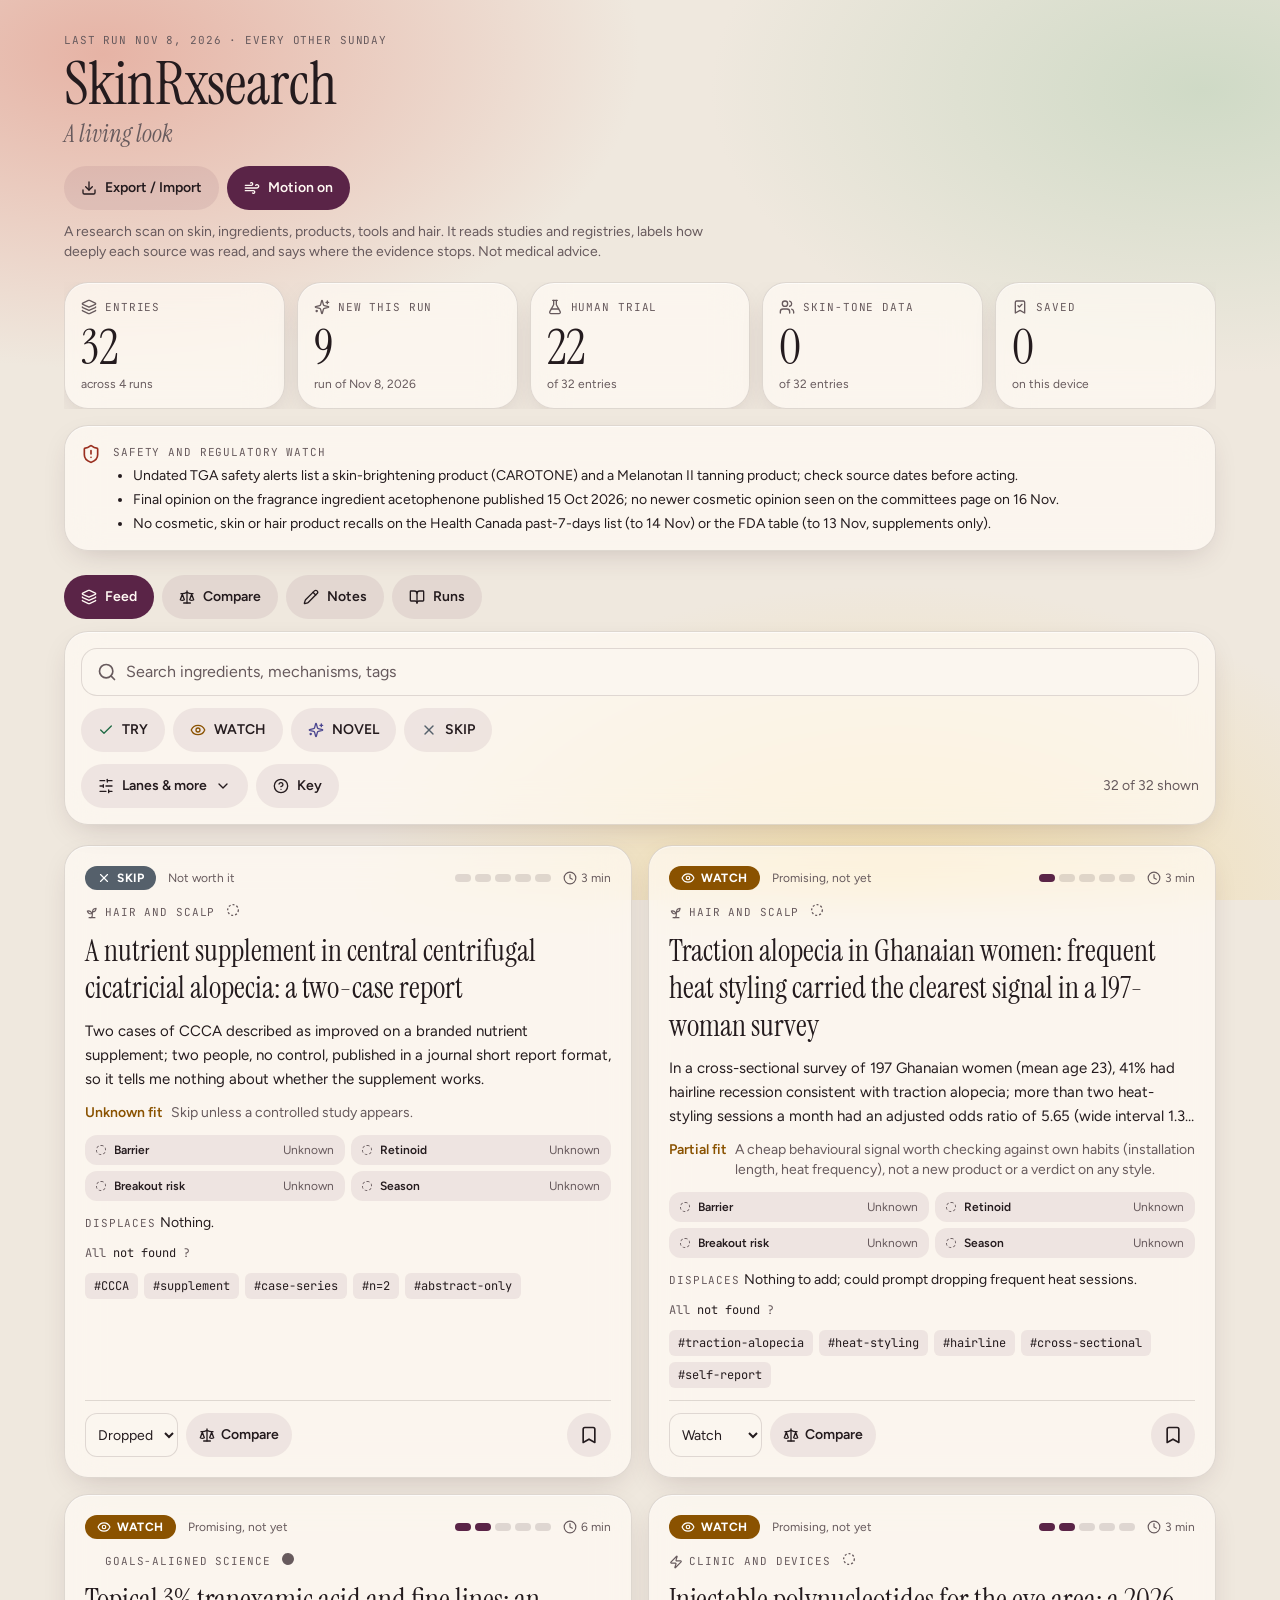
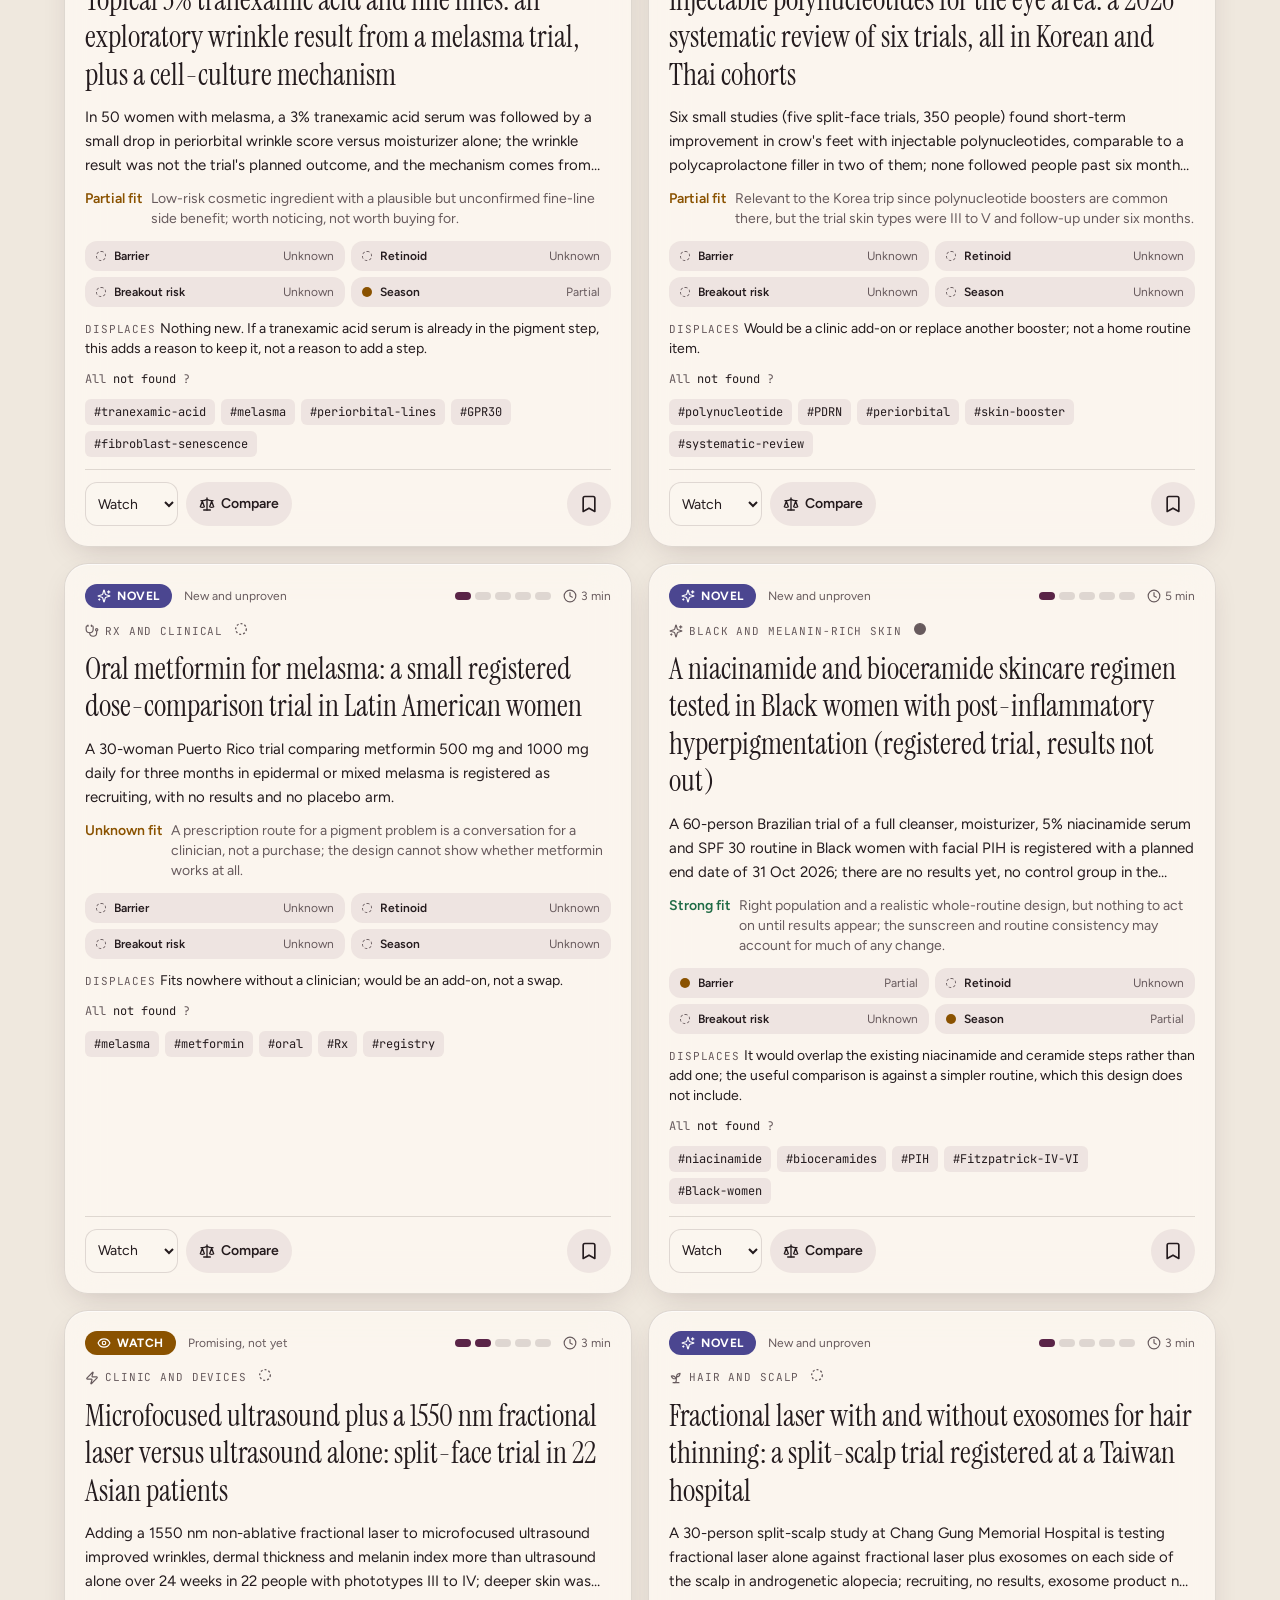
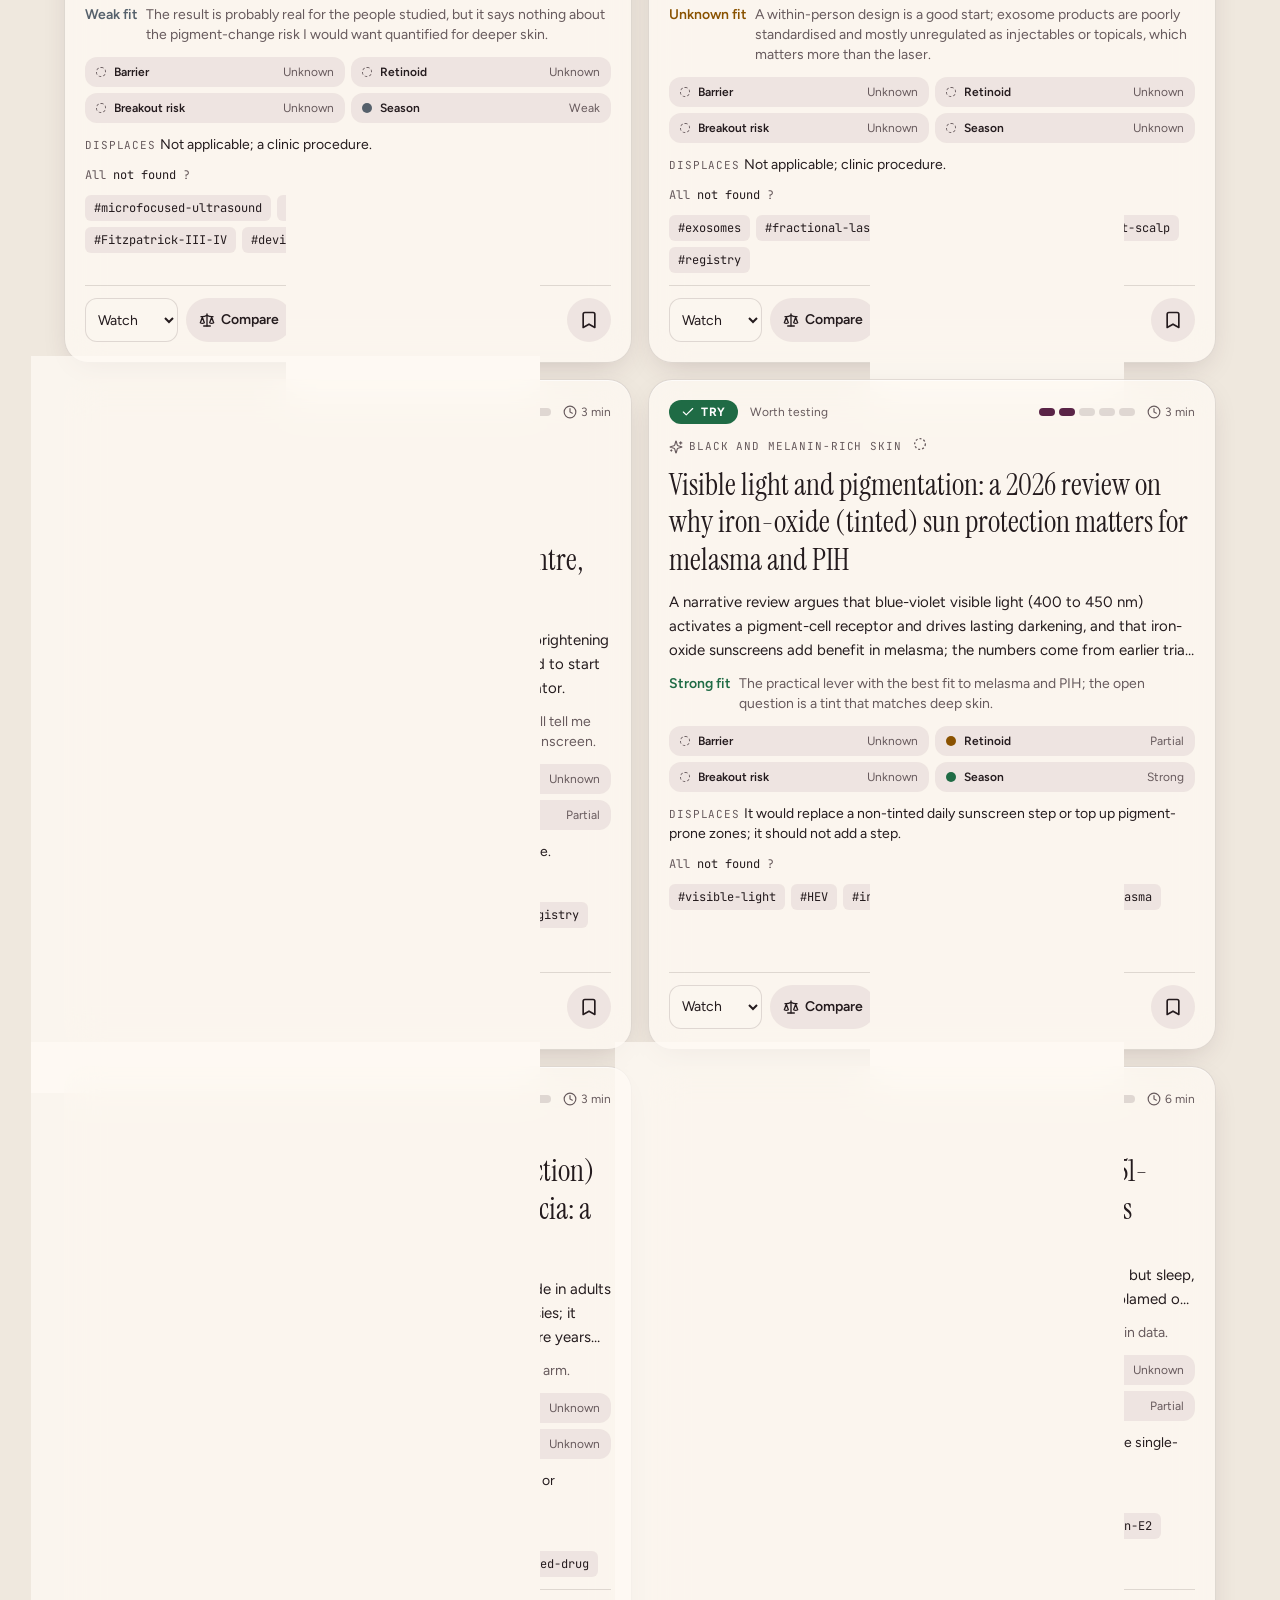
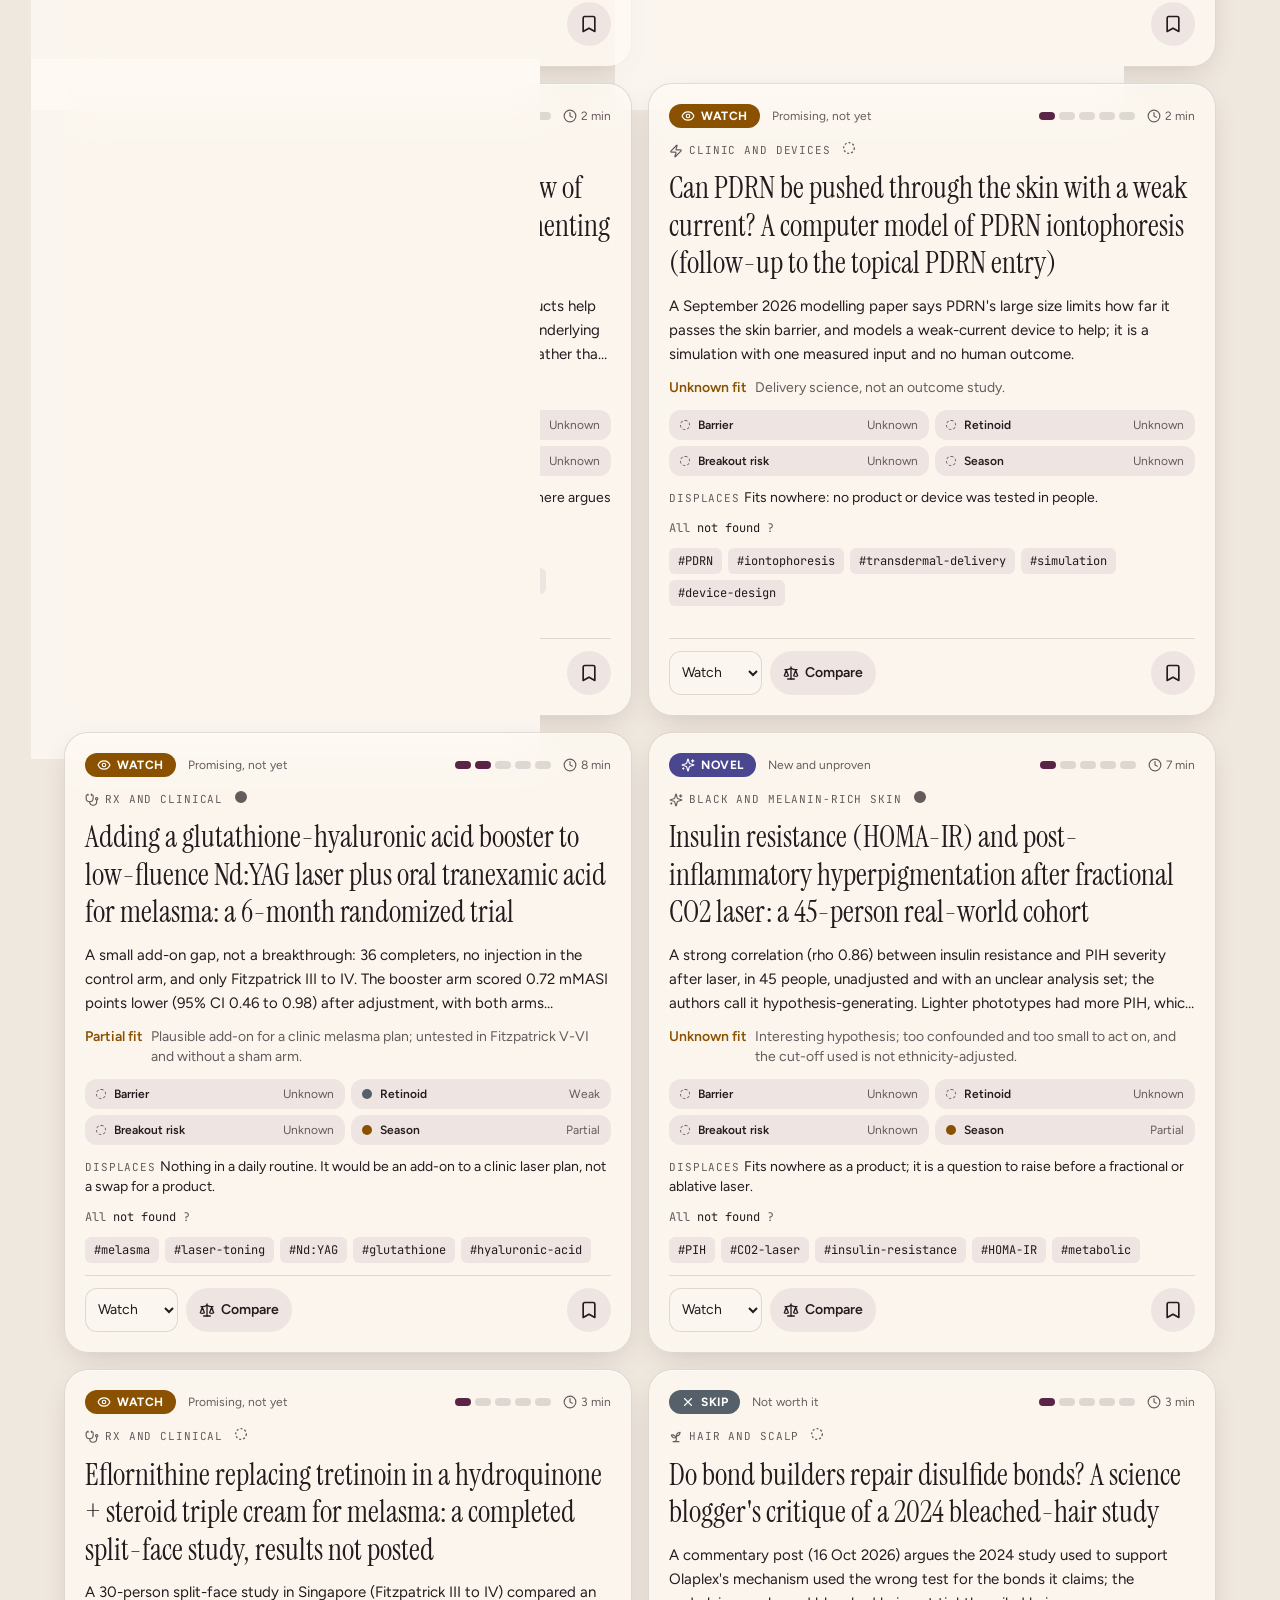
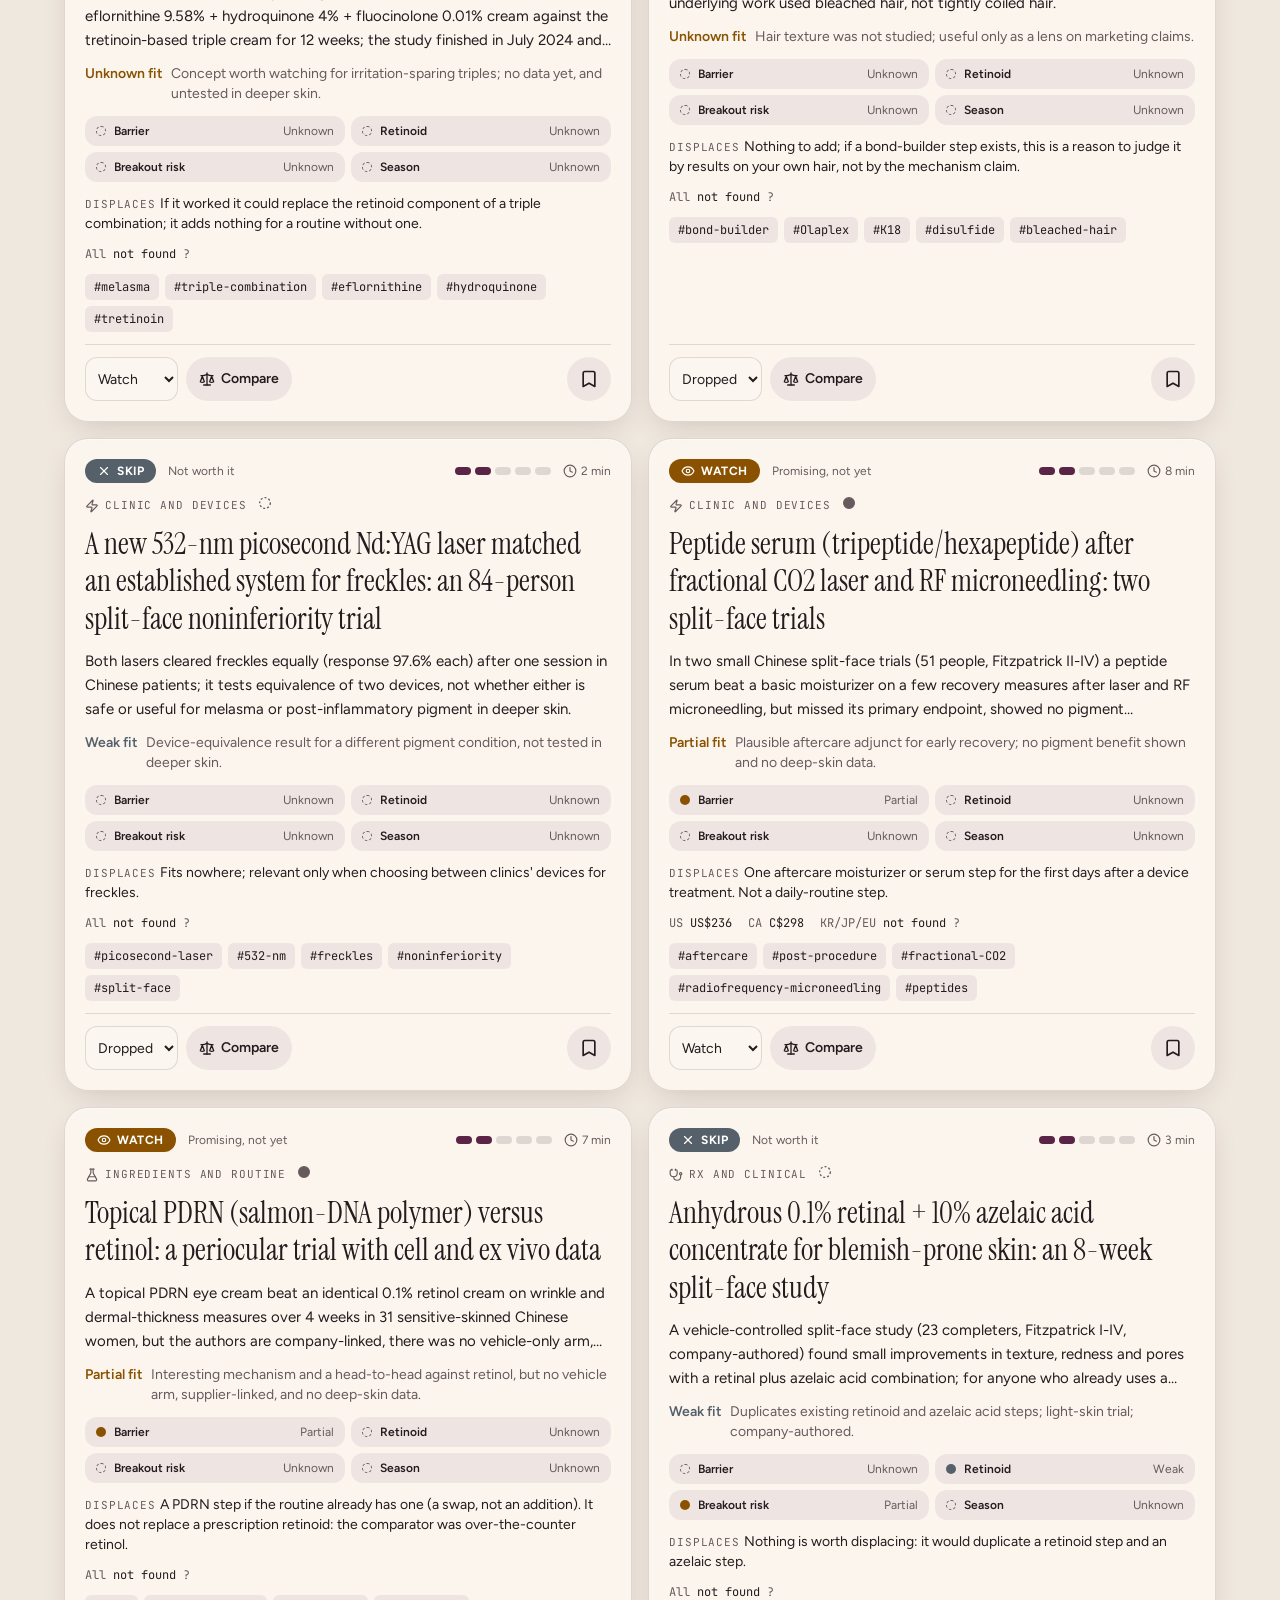
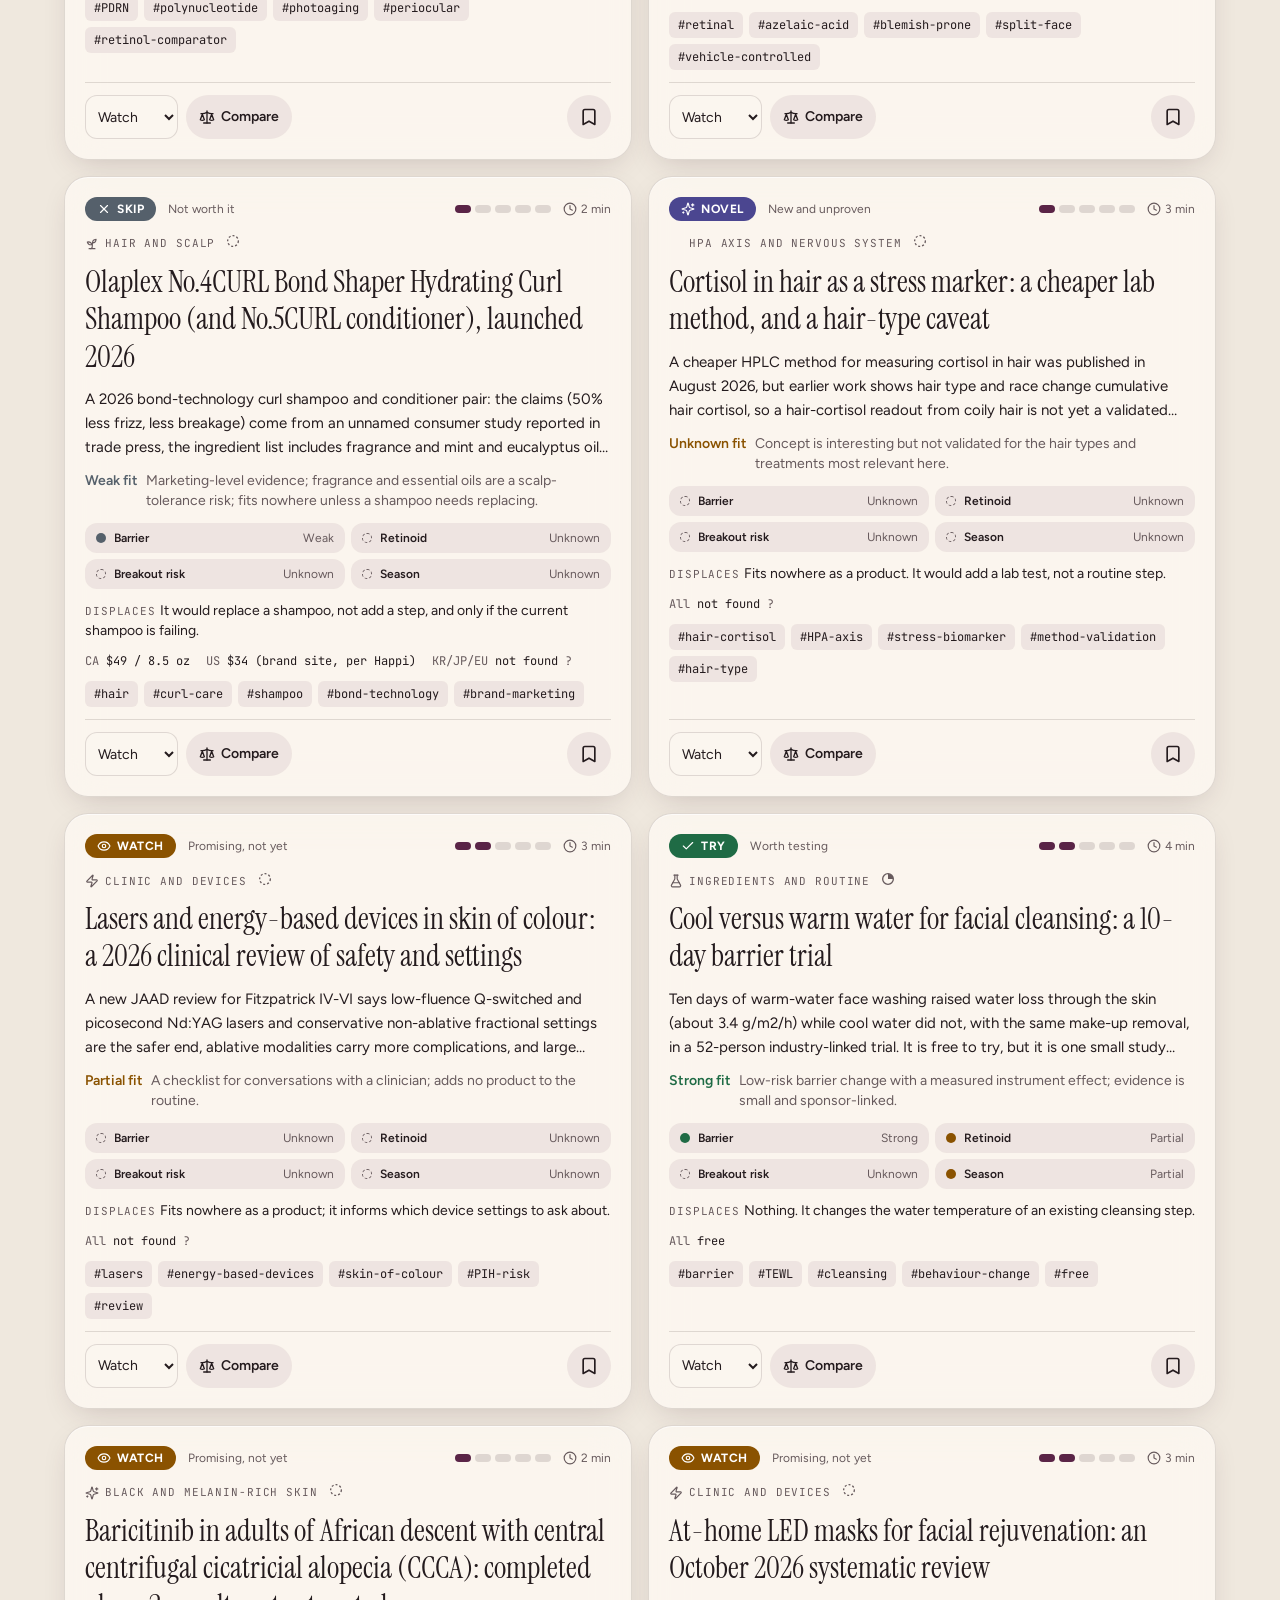
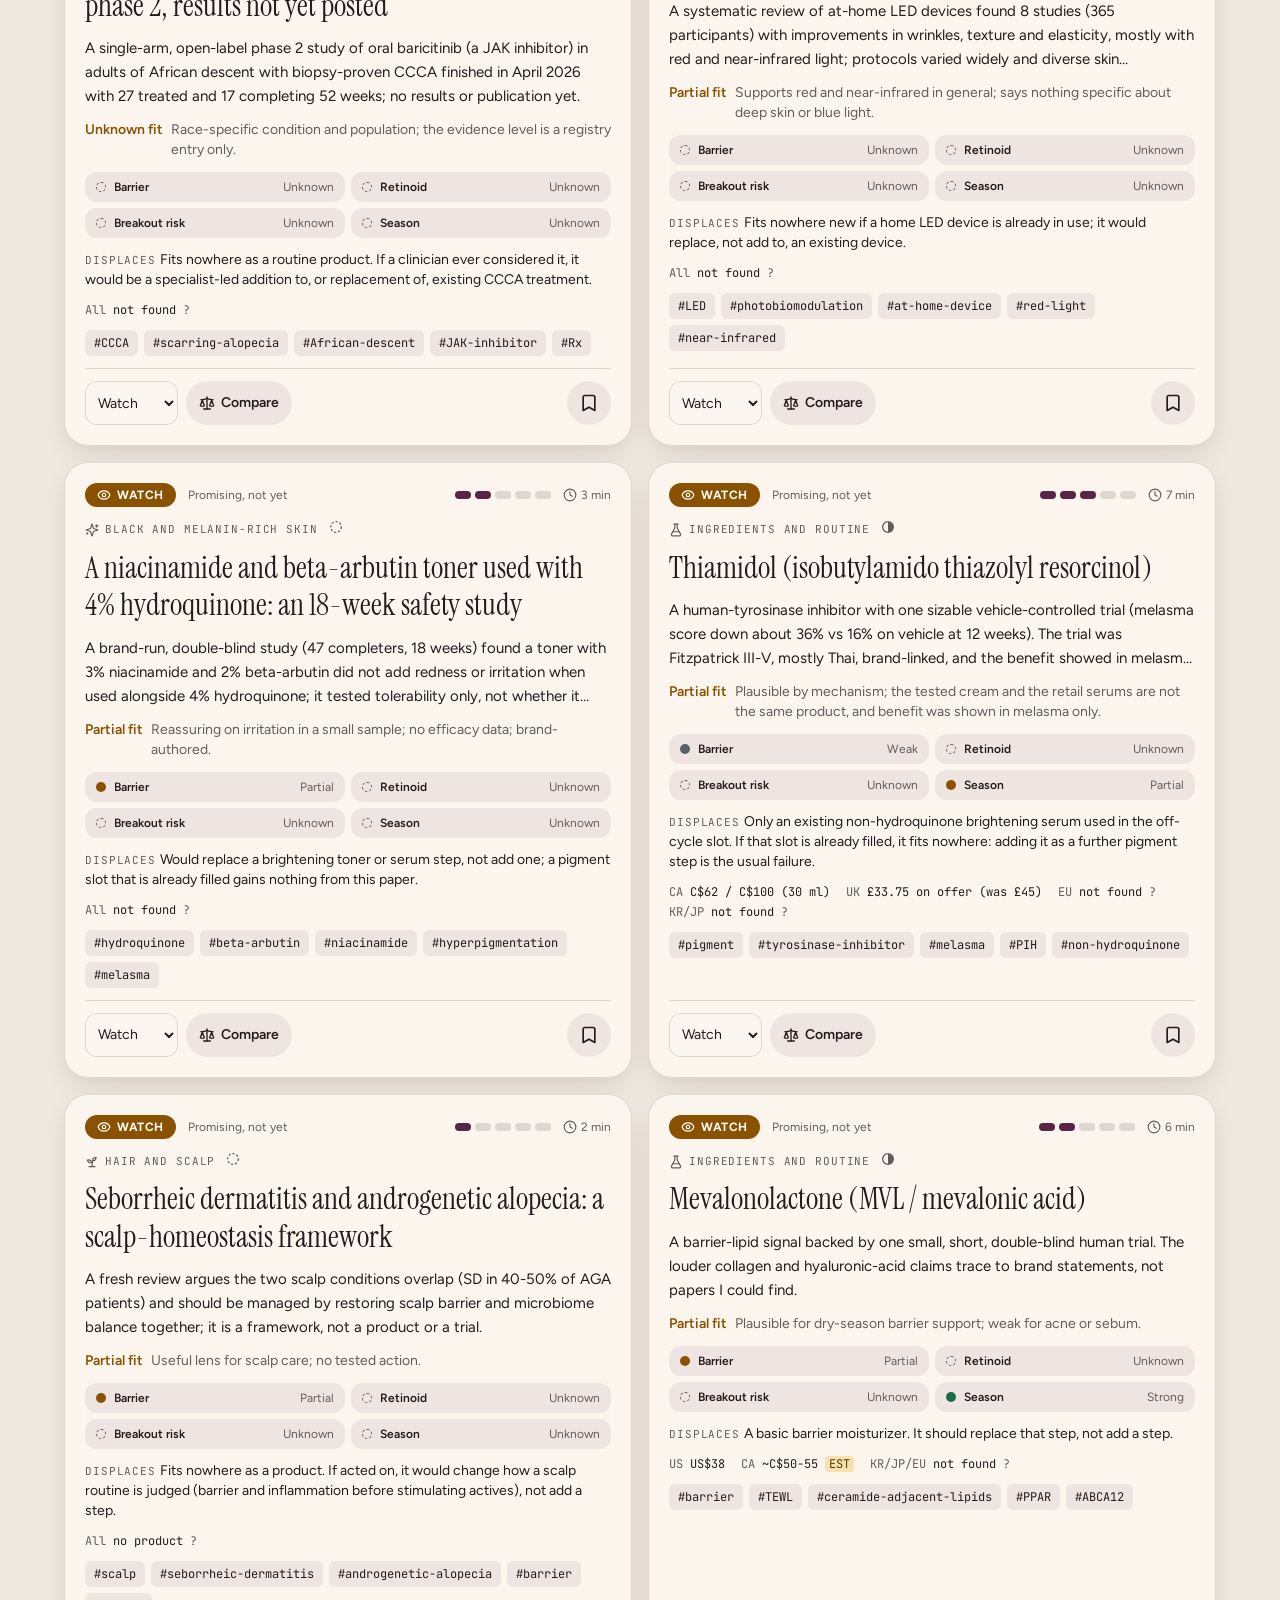
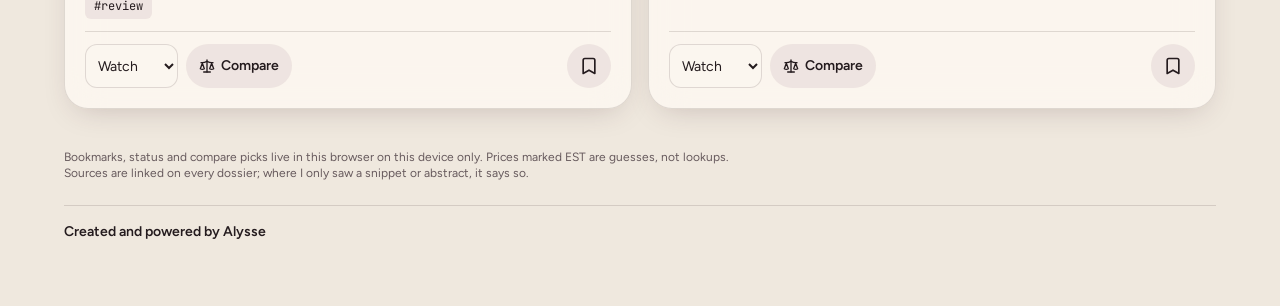
==== commit 72427b5e: "Cards: read-depth icon (full/partly/abstract/triage) replaces triage text; add Key panel Co-Authored" ====
--- a/site/index.html
+++ b/site/index.html
@@ -134,9 +134,11 @@
       <div class="flex flex-wrap gap-2 items-center" id="verdictRow"></div>
       <div class="flex flex-wrap gap-2 items-center">
         <button id="filtBtn" data-act="filt" aria-expanded="false" class="chipbtn rounded-full px-4 min-h-[44px] text-sm font-semibold inline-flex items-center justify-center gap-2"></button>
+        <button id="keyBtn" data-act="key" aria-expanded="false" class="chipbtn rounded-full px-4 min-h-[44px] text-sm font-semibold inline-flex items-center gap-2"></button>
         <button id="clearBtn" data-act="clear" class="rounded-full px-3 min-h-[44px] text-sm font-semibold text-accent underline underline-offset-4 hidden"></button>
         <span id="count" class="ml-auto text-sm text-mute" aria-live="polite"></span>
       </div>
+      <div id="keyPanel" class="hidden rounded-2xl glass-solid p-3 text-sm"></div>
       <div id="filtMore" class="hidden flex-col gap-3 max-h-[40vh] overflow-y-auto">
       <div class="flex flex-wrap gap-2 items-center" id="chipRow"></div>
       <div class="flex flex-wrap gap-2 items-center">
@@ -211,7 +213,7 @@
 var dockOpen = !!sget("srs.dock", false), lastSel = null, lastDockTap = 0, delArm = null, delTimer = null, toastTimer = null;
 var LANE_ICON = {"Ingredients and routine":"flask-conical","Clinic and devices":"zap","Rx and clinical":"stethoscope","Black and melanin-rich skin":"sparkles","HPA axis and nervous system":"activity","Goals-aligned science":"target",Ingredient:"flask-conical",Product:"package",Device:"zap",Hair:"sprout","Hair and scalp":"sprout",Clinical:"stethoscope",Rx:"stethoscope",Study:"file-text"};
 
-var state = { filtOpen:false, cur:null, hiddenOnly:false, notesOnly:false, nq:"", q:"", verdicts:[], lanes:[], tag:"", sort:"new", savedOnly:false, tab:"feed", compare:sget("srs.cmp", []), open:null };
+var state = { keyOpen:false, filtOpen:false, cur:null, hiddenOnly:false, notesOnly:false, nq:"", q:"", verdicts:[], lanes:[], tag:"", sort:"new", savedOnly:false, tab:"feed", compare:sget("srs.cmp", []), open:null };
 var lastTrigger = null;
 
 function esc(s){ return String(s == null ? "" : s).replace(/[&<>"']/g, function(c){ return {"&":"&amp;","<":"&lt;",">":"&gt;",'"':"&quot;","'":"&#39;"}[c]; }); }
@@ -327,6 +329,21 @@
   });
   return l;
 }
+var RB = {full:{l:"Read in full",d:"Every study cited was read in full text or full registry record",f:""},
+  mixed:{l:"Partly read",d:"Some studies read in full, others abstract only",f:"M12 4 A8 8 0 0 1 12 20 Z"},
+  abstract:{l:"Abstracts only",d:"Studies were read at abstract level; full text not opened",f:"M12 12 L12 4 A8 8 0 0 1 20 12 Z"},
+  triage:{l:"Triage",d:"Screened, not read in depth; no per-study read depth recorded",f:null}};
+function readBasis(e){
+  if (e.depth !== "dossier" || !e.dossier || !(e.dossier.studies||[]).length) return "triage";
+  var n = 0, t = e.dossier.studies.length;
+  e.dossier.studies.forEach(function(x){ if (/^(full text|registry record read in full)/i.test(x.readDepth||"")) n++; });
+  return n === t ? "full" : n === 0 ? "abstract" : "mixed";
+}
+function rbIcon(k, cls){
+  var r = RB[k], fill = k === "full" ? '<circle cx="12" cy="12" r="8" fill="currentColor"/>' : (r.f ? '<path d="'+r.f+'" fill="currentColor"/>' : "");
+  return '<svg class="'+(cls||"h-4 w-4")+'" viewBox="0 0 24 24" aria-hidden="true"><circle cx="12" cy="12" r="8" fill="none" stroke="currentColor" stroke-width="2"'+(k==="triage"?' stroke-dasharray="3 3"':'')+'/>'+fill+'</svg>';
+}
+function rbBadge(e){ var k = readBasis(e), r = RB[k]; return '<span class="inline-flex items-center gap-1.5" title="'+esc(r.l+": "+r.d)+'" role="img" aria-label="'+esc(r.l)+'">'+rbIcon(k,"h-4 w-4")+'<span class="sr-only">'+esc(r.l)+'</span></span>'; }
 function chipRow(){
   var lanes = []; ALL.forEach(function(e){ if (e.lane && lanes.indexOf(e.lane)<0) lanes.push(e.lane); });
   var h = VERDICTS.map(function(v){
@@ -348,6 +365,10 @@
   var fb = $("#filtBtn"), fm = $("#filtMore");
   fb.setAttribute("aria-expanded", state.filtOpen); fb.innerHTML = ic("sliders-horizontal","h-4 w-4")+" Lanes & more"+(active?' <span class="font-mono text-xs">'+active+'</span>':"")+ic(state.filtOpen?"chevron-up":"chevron-down","h-4 w-4");
   fm.classList.toggle("hidden", !state.filtOpen); fm.classList.toggle("flex", state.filtOpen);
+  var kb = $("#keyBtn"), kp = $("#keyPanel");
+  kb.setAttribute("aria-expanded", state.keyOpen); kb.innerHTML = ic("circle-help","h-4 w-4")+" Key";
+  kp.classList.toggle("hidden", !state.keyOpen);
+  kp.innerHTML = '<div class="eyebrow mb-2">How much was read</div><div class="grid gap-2 sm:grid-cols-2">'+["full","mixed","abstract","triage"].map(function(k){ return '<div class="flex items-start gap-2"><span class="mt-0.5 shrink-0">'+rbIcon(k,"h-5 w-5")+'</span><span><span class="font-semibold">'+RB[k].l+'</span> <span class="text-mute">'+RB[k].d+'</span></span></div>'; }).join("")+'</div>';
   var cb = $("#clearBtn"); cb.classList.toggle("hidden", !active); cb.textContent = "Clear "+active+" filter"+(active>1?"s":"");
 }
 
@@ -367,7 +388,7 @@
   return '<article class="glass card relative rounded-3xl p-5 flex flex-col gap-3" style="--i:'+Math.min(ix||0,8)+'">'
     + '<div class="flex items-center gap-3 flex-wrap">'+pill(e.verdict)+'<span class="text-xs text-mute">'+esc(VERDICT_NOTE[e.verdict]||"")+'</span>'
     + '<span class="ml-auto inline-flex items-center gap-3 text-xs text-mute">'+meter(e.evidenceScore||0, e.evidenceScale||5)+'<span class="inline-flex items-center gap-1">'+ic("clock","h-3.5 w-3.5")+(e.readMinutes||"?")+' min</span></span></div>'
-    + '<div><div class="eyebrow inline-flex items-center gap-1.5">'+ic(LANE_ICON[e.lane]||"file-text","h-3.5 w-3.5")+esc(e.lane||"")+(e.depth==="dossier"?" · full dossier":" · triage")+'</div>'
+    + '<div><div class="eyebrow inline-flex items-center gap-1.5">'+ic(LANE_ICON[e.lane]||"file-text","h-3.5 w-3.5")+esc(e.lane||"")+'<span class="ml-1 text-mute">'+rbBadge(e)+'</span></div>'
     + '<h2 class="font-display text-3xl leading-tight mt-1"><button data-act="open" data-id="'+esc(e.id)+'" class="text-left after:absolute after:inset-0 after:rounded-3xl">'+esc(e.title)+'</button>'+(hasNote(e.id)?'<span class="ml-2 inline-flex align-middle text-accent" title="You have notes on this">'+ic("pencil","h-4 w-4")+'<span class="sr-only">You have notes on this entry</span></span>':"")+'</h2></div>'
     + '<p class="text-[15px] clamp3">'+esc(e.headline||"")+'</p>'
     + fit + fitStrip(e,false) + dis + priceStrip(e)
@@ -749,6 +770,7 @@
   else if (a === "verdict"){ var v = t.getAttribute("data-v"), k = state.verdicts.indexOf(v); if (k>-1) state.verdicts.splice(k,1); else state.verdicts.push(v); chipRow(); feed(); }
   else if (a === "lane"){ var l = t.getAttribute("data-l"), m = state.lanes.indexOf(l); if (m>-1) state.lanes.splice(m,1); else state.lanes.push(l); chipRow(); feed(); }
   else if (a === "tag"){ state.tag = t.getAttribute("data-t"); chipRow(); feed(); }
+  else if (a === "key"){ state.keyOpen = !state.keyOpen; chipRow(); }
   else if (a === "filt"){ state.filtOpen = !state.filtOpen; chipRow(); }
   else if (a === "hiddenOnly"){ state.hiddenOnly = !state.hiddenOnly; chipRow(); feed(); }
   else if (a === "motion"){ sset("srs.rm", motionOn() ? "reduce" : "full"); applyMotion(); if (state.open) spyUpdate(); }
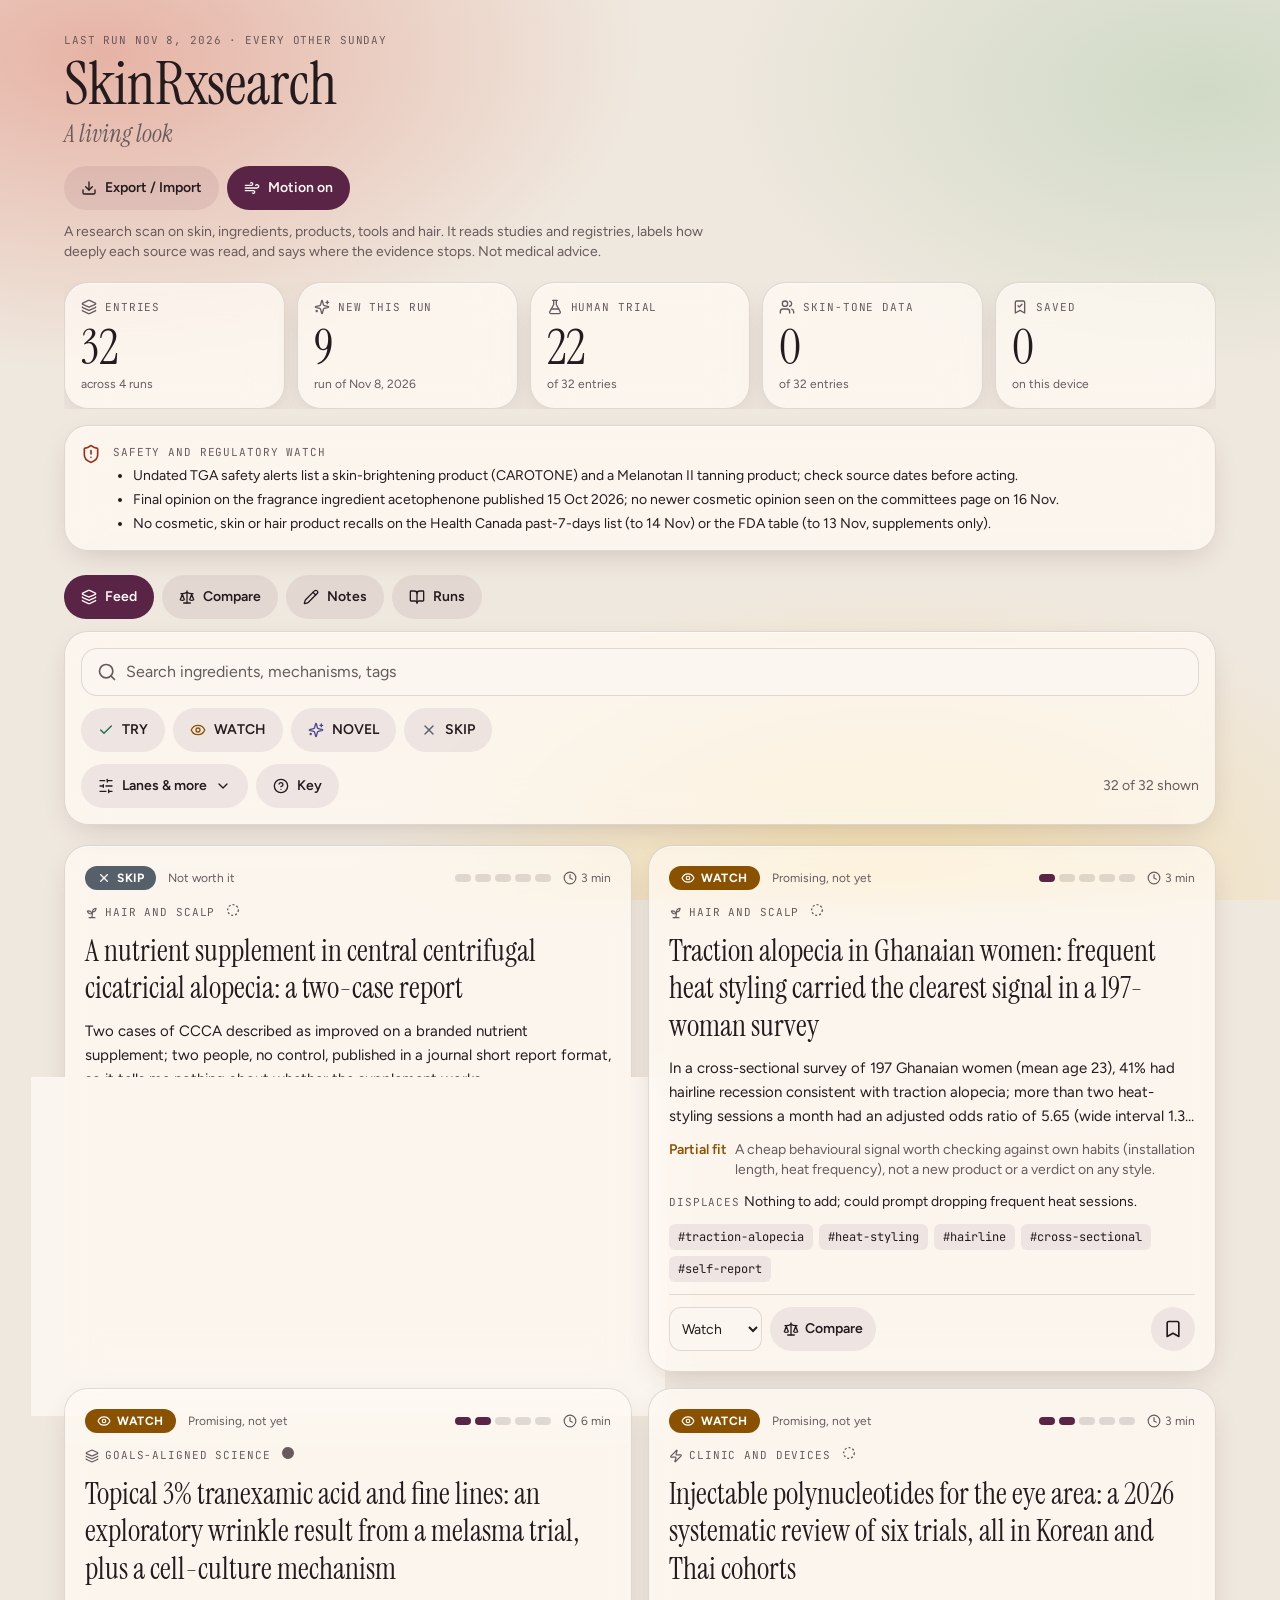
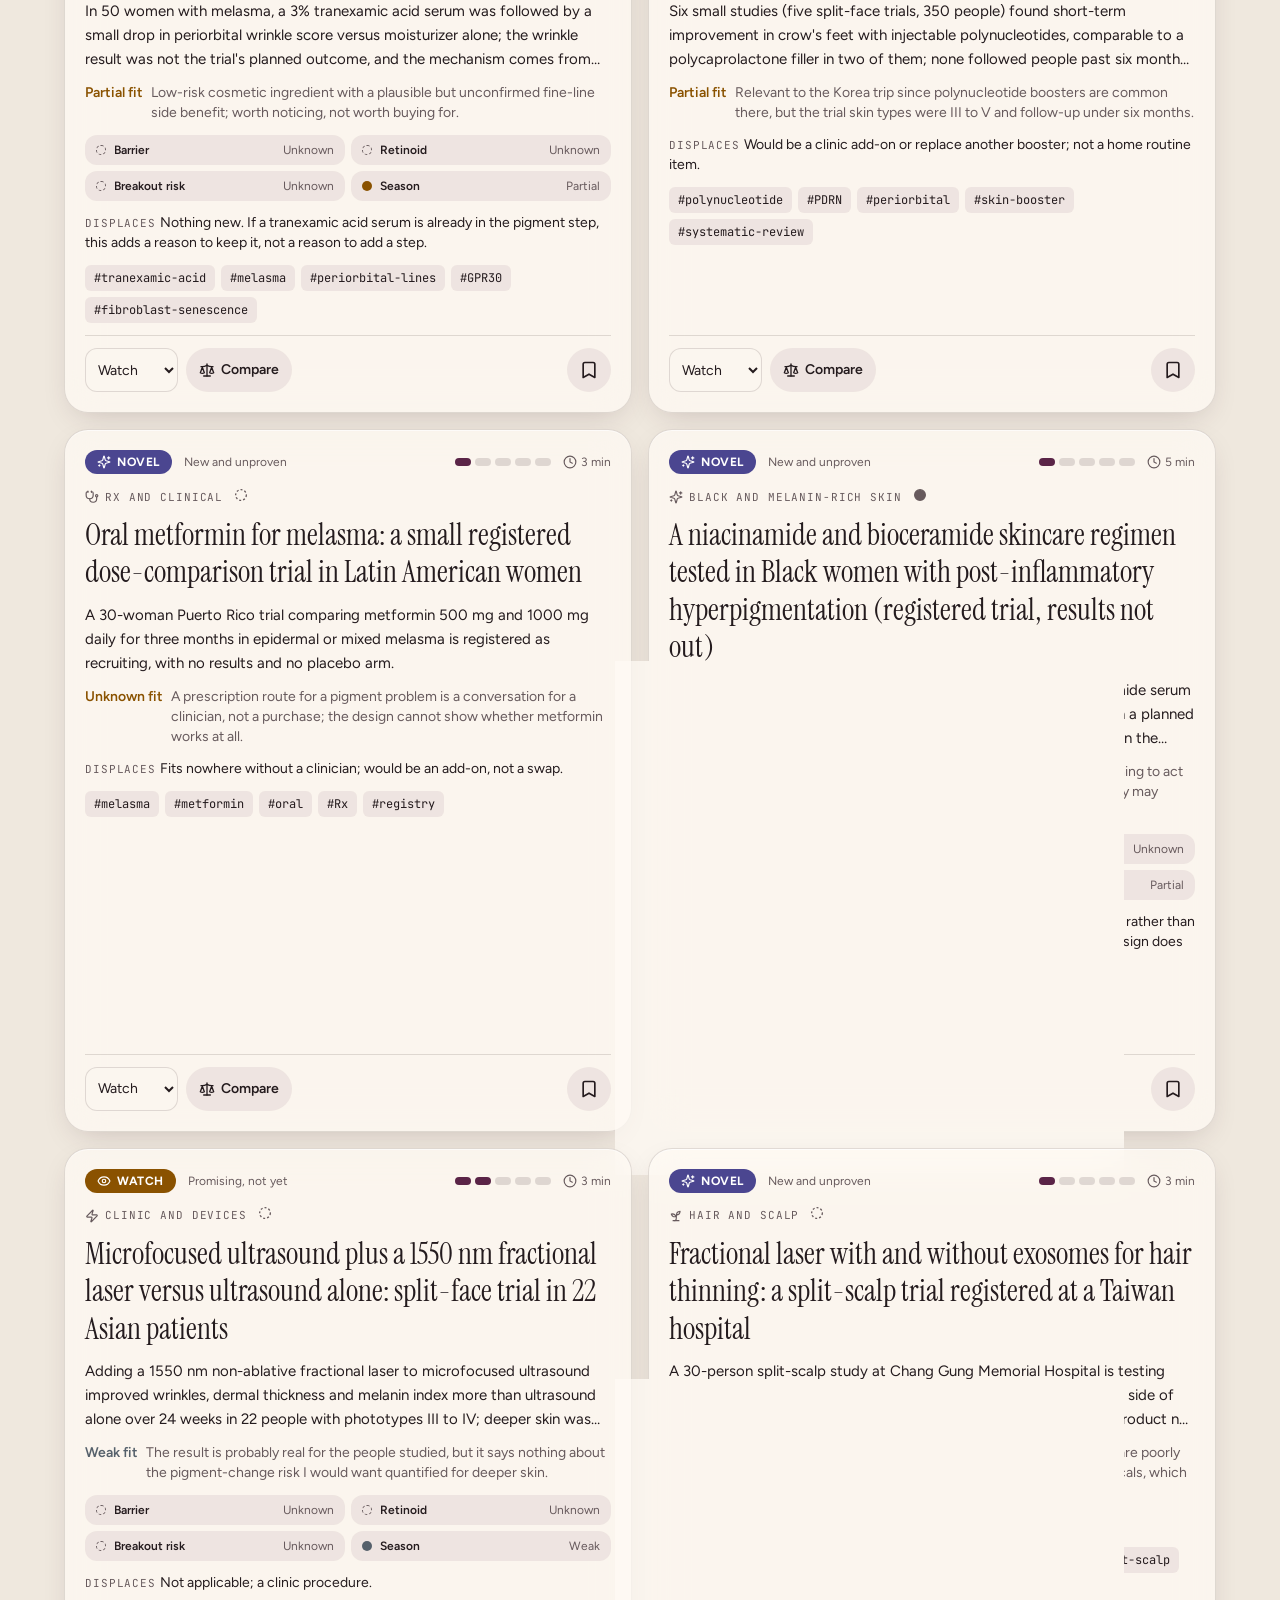
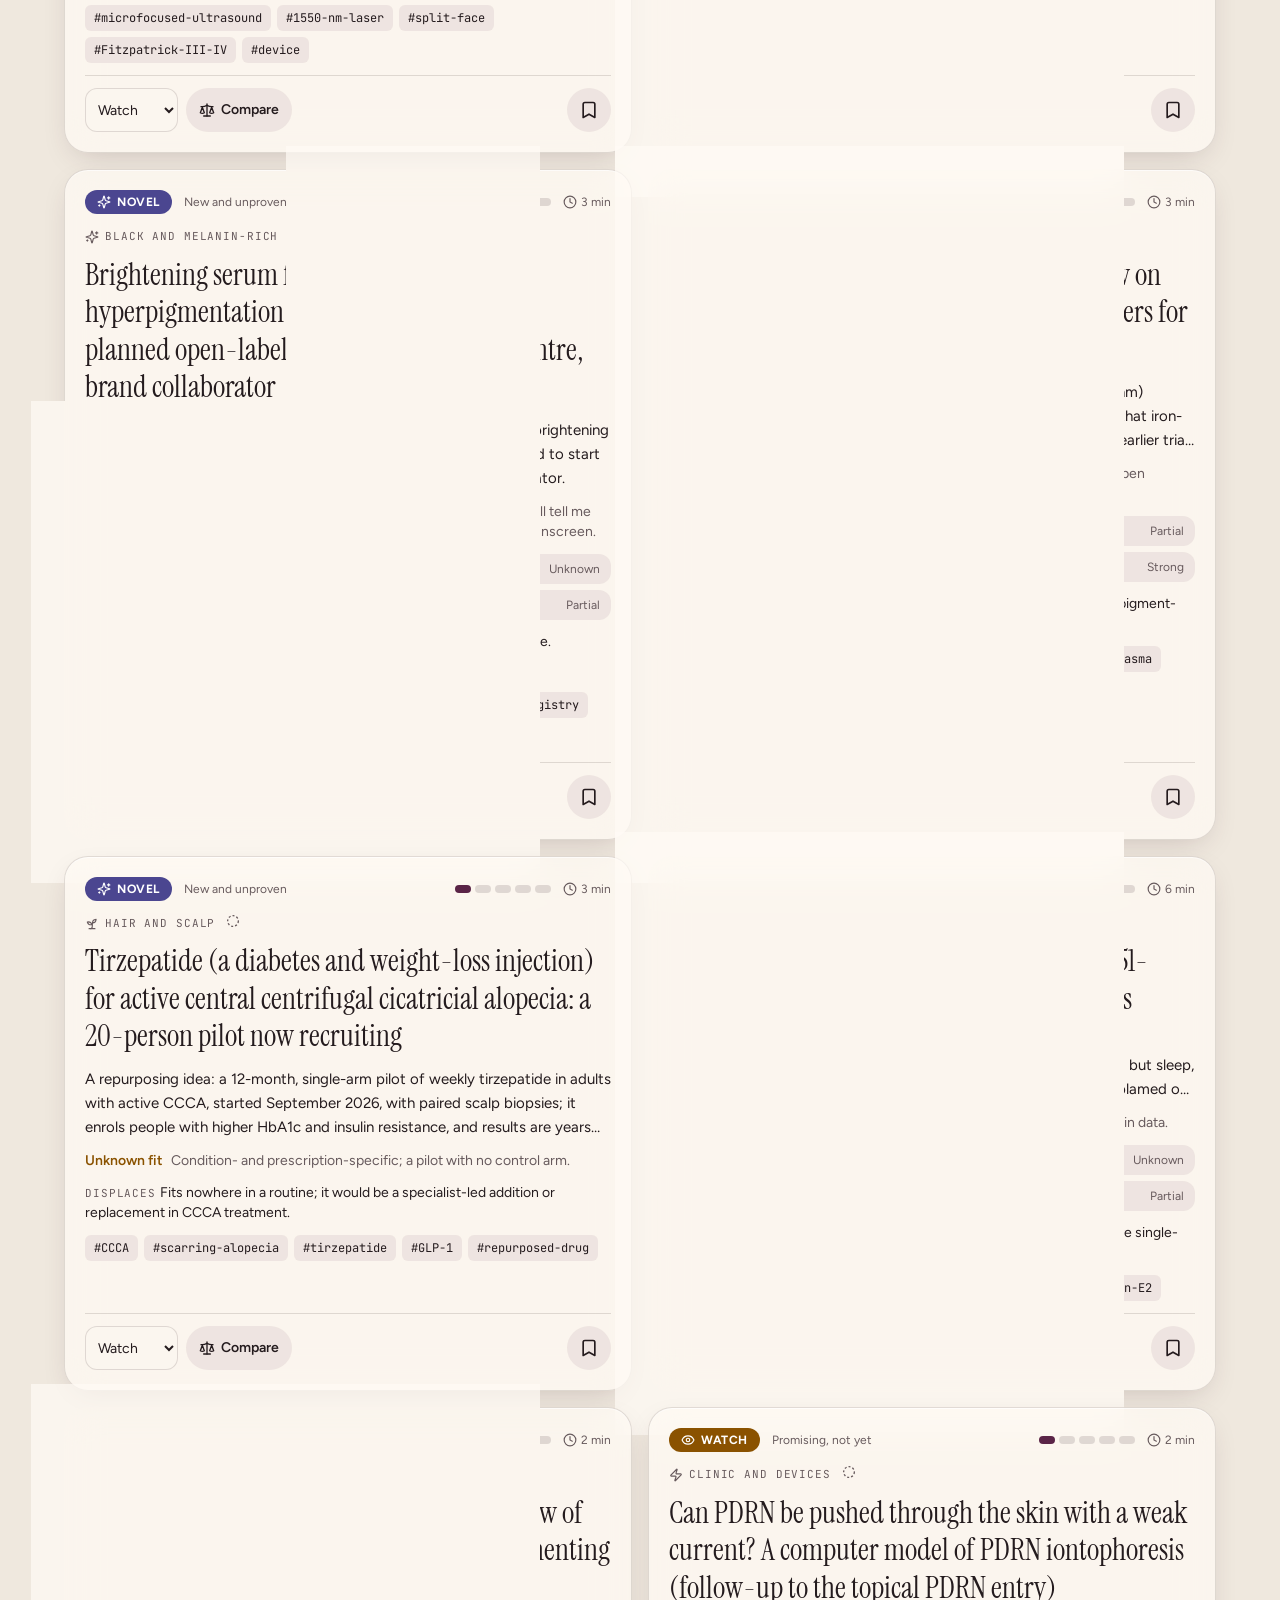
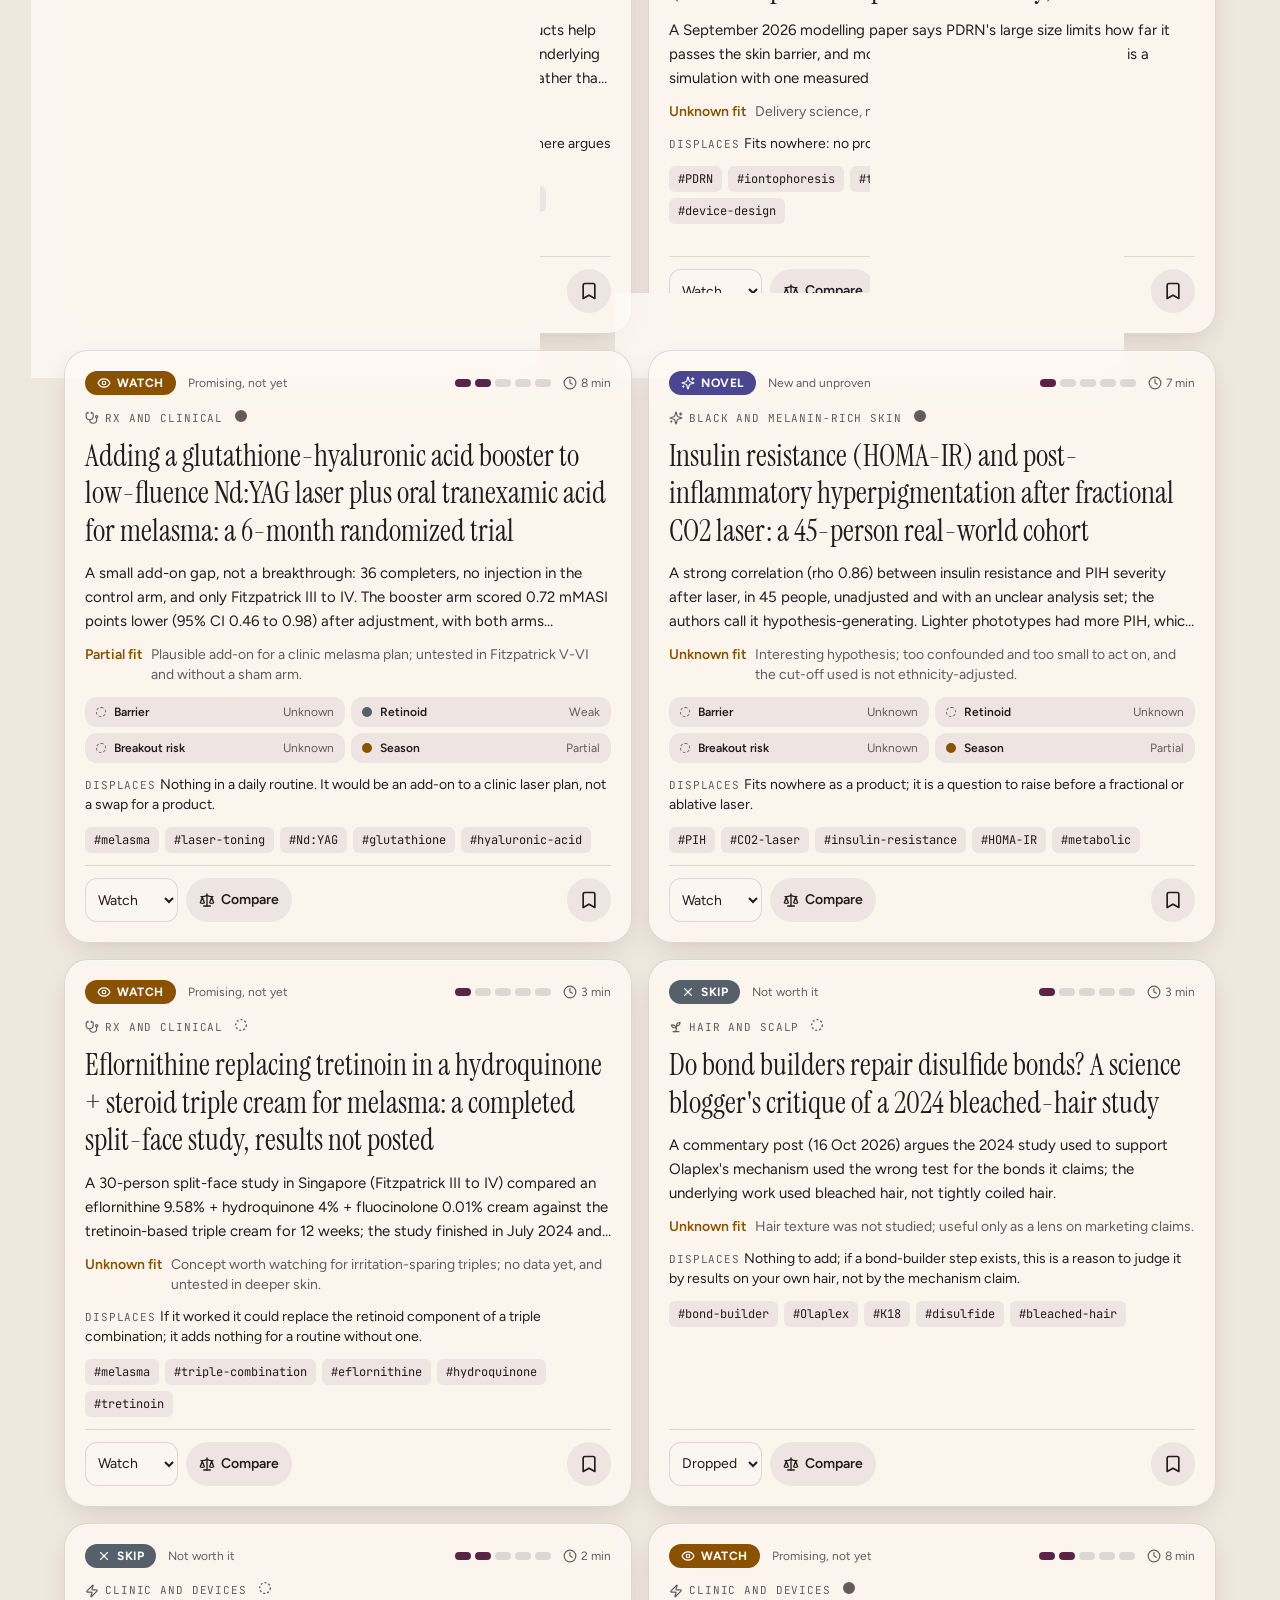
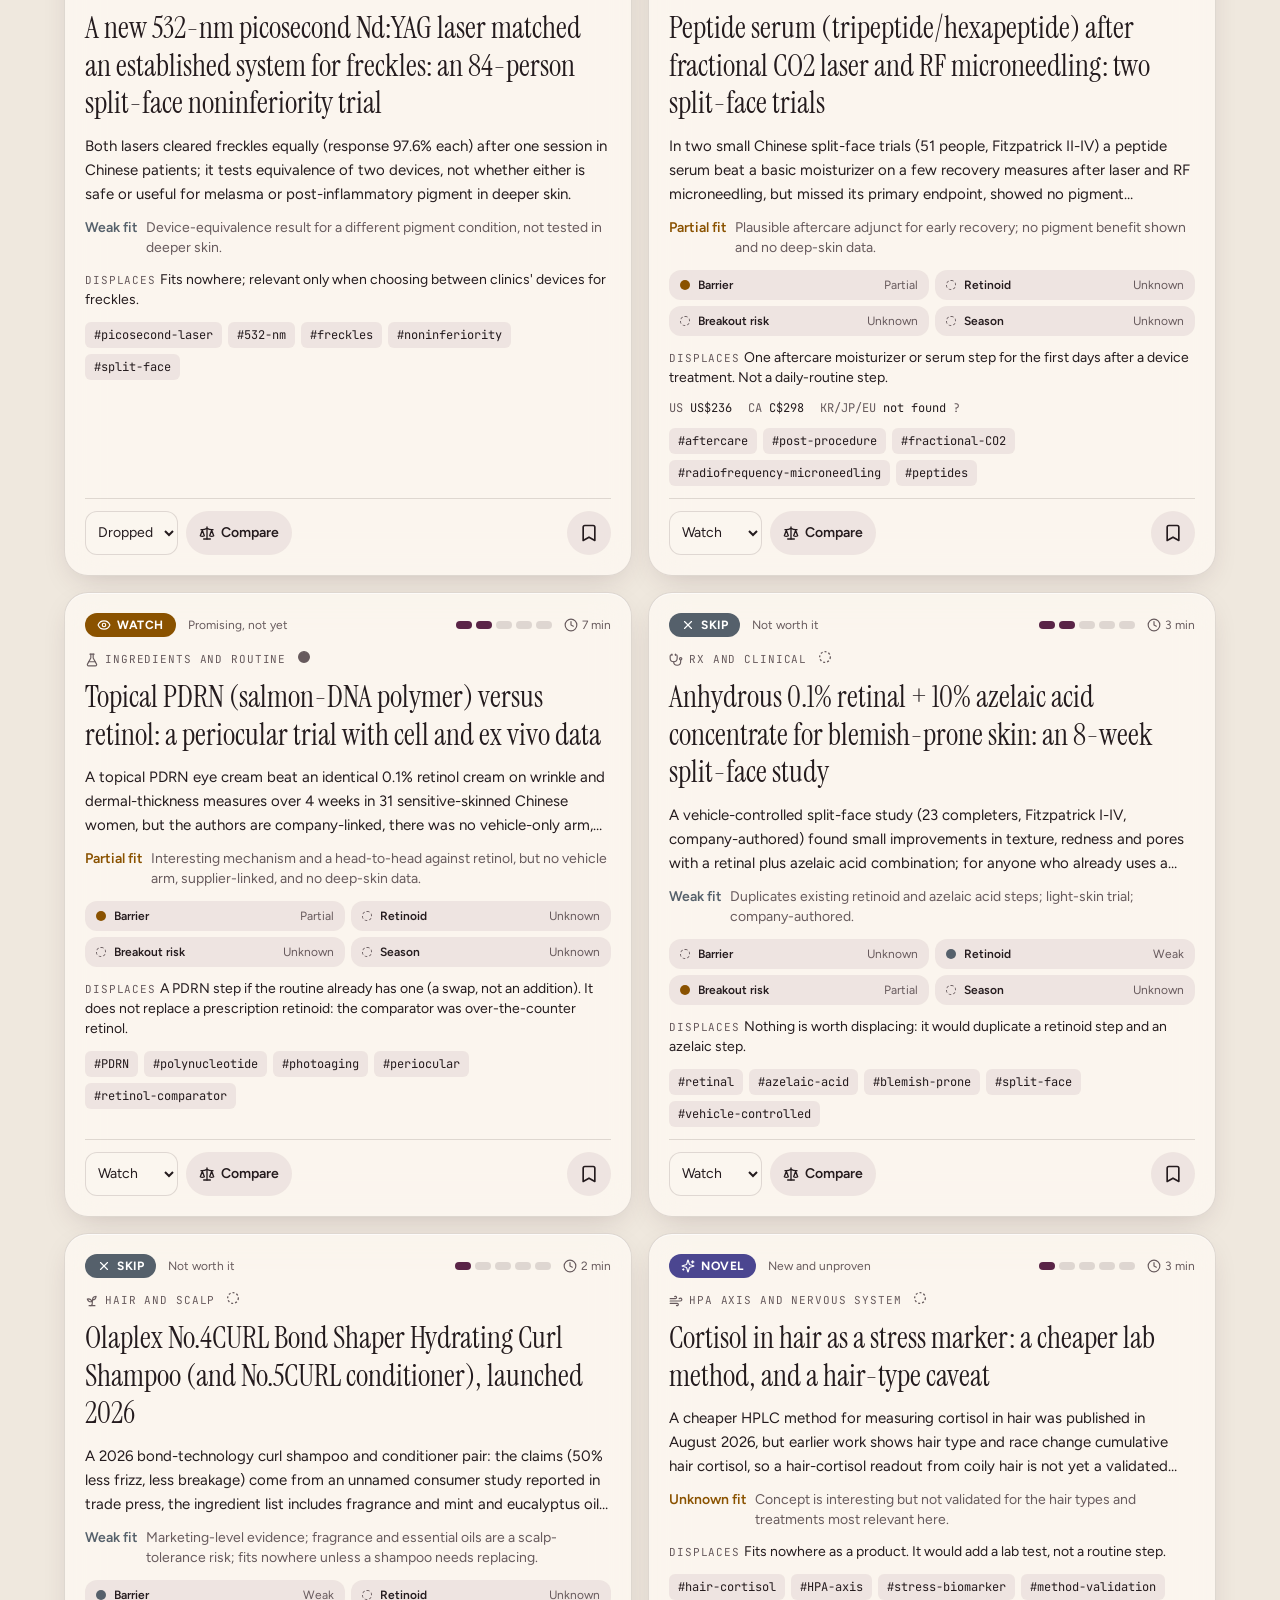
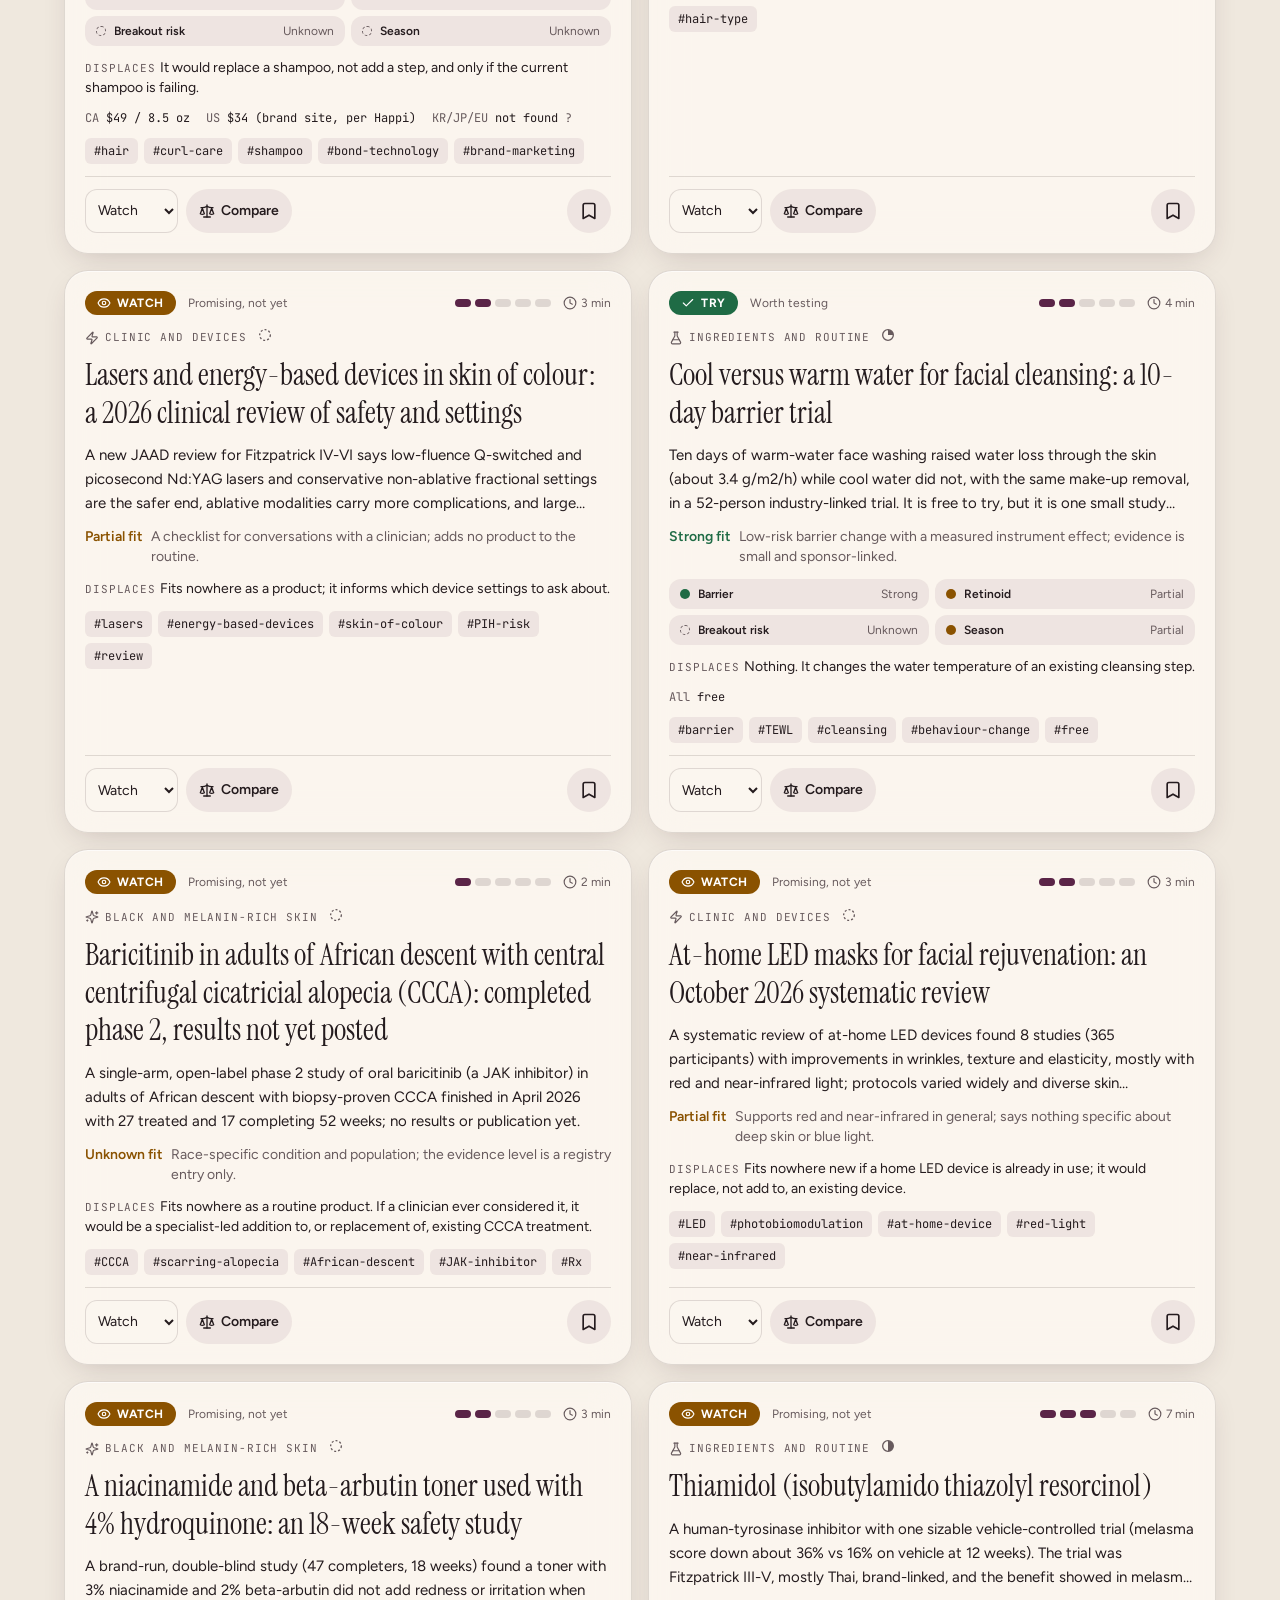
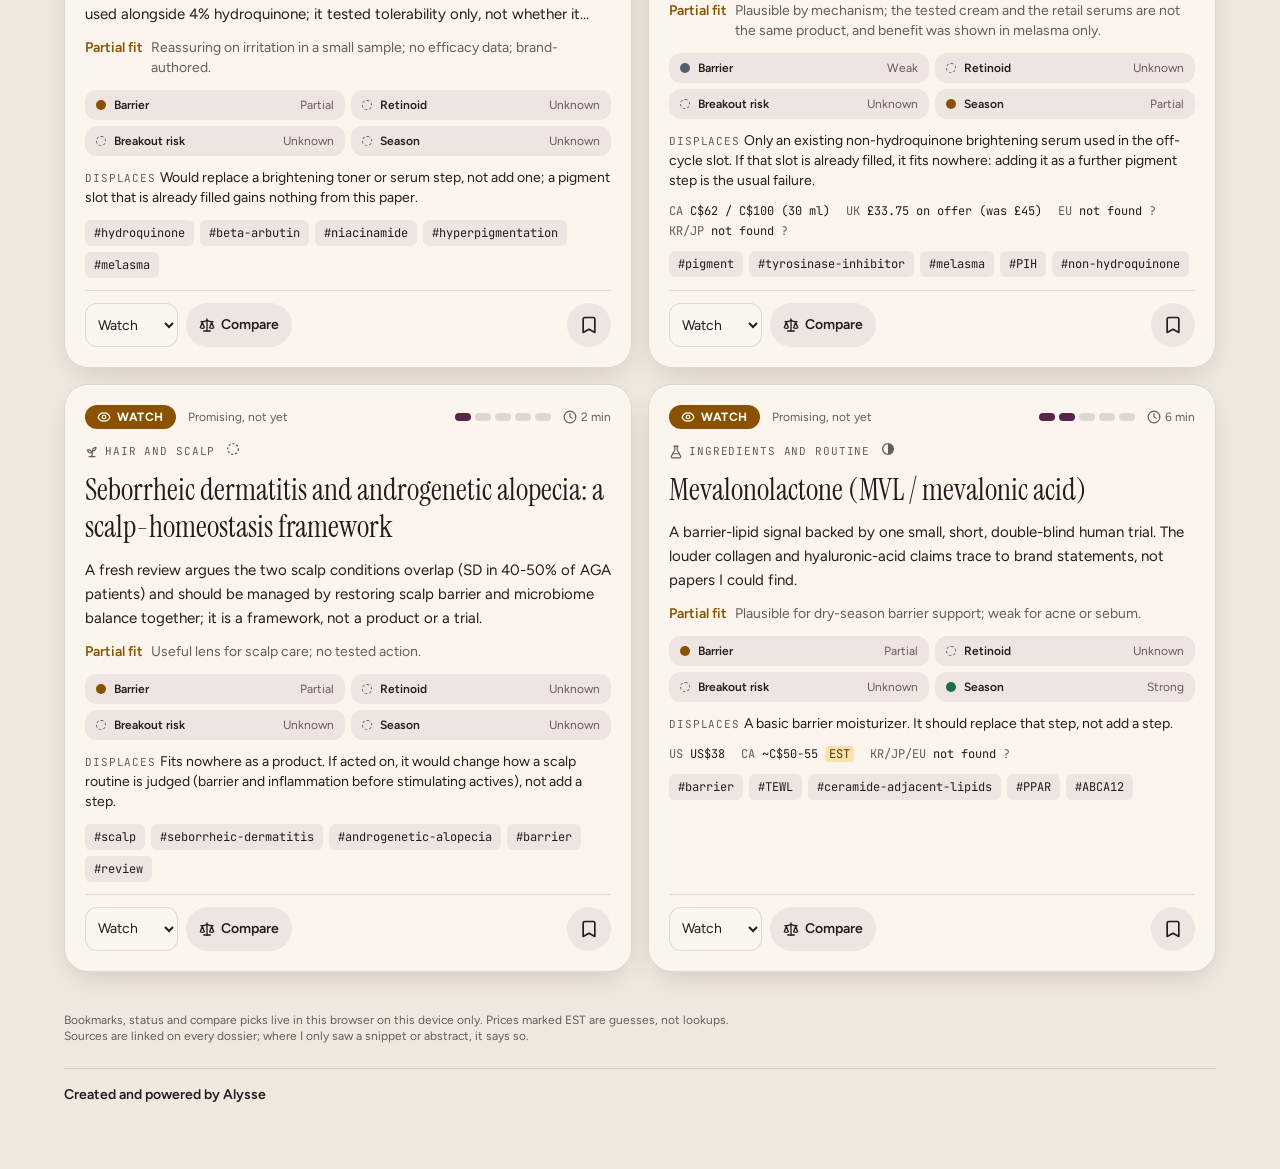
==== commit 3418165d: "Hide all-unknown fit and price blocks on cards; read-depth icon in Runs rows; coverage first in run " ====
--- a/site/index.html
+++ b/site/index.html
@@ -211,7 +211,7 @@
 /* notes v2: notes[entryId] = [{i,t,u}]. Migrate the older single-note shape. */
 (function(){ var ch = false; Object.keys(notes).forEach(function(id){ var v = notes[id]; if (!Array.isArray(v)){ notes[id] = (v && typeof v.t === "string" && v.t.trim()) ? [{i:"m-"+id, t:v.t, u:v.u||""}] : []; ch = true; } if (!notes[id].length){ delete notes[id]; ch = true; } }); if (ch) sset("srs.notes", notes); })();
 var dockOpen = !!sget("srs.dock", false), lastSel = null, lastDockTap = 0, delArm = null, delTimer = null, toastTimer = null;
-var LANE_ICON = {"Ingredients and routine":"flask-conical","Clinic and devices":"zap","Rx and clinical":"stethoscope","Black and melanin-rich skin":"sparkles","HPA axis and nervous system":"activity","Goals-aligned science":"target",Ingredient:"flask-conical",Product:"package",Device:"zap",Hair:"sprout","Hair and scalp":"sprout",Clinical:"stethoscope",Rx:"stethoscope",Study:"file-text"};
+var LANE_ICON = {"Ingredients and routine":"flask-conical","Clinic and devices":"zap","Rx and clinical":"stethoscope","Black and melanin-rich skin":"sparkles","HPA axis and nervous system":"wind","Goals-aligned science":"layers",Ingredient:"flask-conical",Product:"package",Device:"zap",Hair:"sprout","Hair and scalp":"sprout",Clinical:"stethoscope",Rx:"stethoscope",Study:"file-text"};
 
 var state = { keyOpen:false, filtOpen:false, cur:null, hiddenOnly:false, notesOnly:false, nq:"", q:"", verdicts:[], lanes:[], tag:"", sort:"new", savedOnly:false, tab:"feed", compare:sget("srs.cmp", []), open:null };
 var lastTrigger = null;
@@ -247,6 +247,7 @@
 
 function fitStrip(e, detail){
   if (!e.fitAxes || !e.fitAxes.length) return "";
+  if (!detail && e.fitAxes.every(function(a){ return a.rating === "Unknown"; })) return "";
   var items = e.fitAxes.map(function(a){
     var r = a.rating, col = r==="Strong" ? "--c-try" : r==="Partial" ? "--c-watch" : r==="Weak" ? "--c-skip" : null;
     var dot = col ? '<i class="block h-2.5 w-2.5 rounded-full shrink-0" style="background:var('+col+')"></i>' : '<i class="block h-2.5 w-2.5 rounded-full shrink-0 border border-dashed" style="border-color:var(--mute)"></i>';
@@ -374,7 +375,7 @@
 
 /* ---------- cards ---------- */
 function priceStrip(e){
-  if (!e.priceStrip || !e.priceStrip.length) return "";
+  if (!e.priceStrip || !e.priceStrip.length || e.priceStrip.every(function(p){ return p.k === "unknown"; })) return "";
   return '<div class="flex flex-wrap gap-x-4 gap-y-1 font-mono text-xs">'+e.priceStrip.map(function(p){
     var tag = p.k === "EST" ? ' <span class="est rounded px-1">EST</span>' : p.k === "unknown" ? ' <span class="text-mute">?</span>' : "";
     return '<span><span class="text-mute">'+esc(p.m)+'</span> '+esc(p.v)+tag+'</span>';
@@ -466,14 +467,23 @@
   var cr = c.credit ? 'Photo by '+(safeUrl(c.creditUrl)?'<a href="'+esc(c.creditUrl)+'" target="_blank" rel="noopener noreferrer" class="underline">'+esc(c.credit)+'</a>':esc(c.credit))+' on <a href="https://unsplash.com/" target="_blank" rel="noopener noreferrer" class="underline">Unsplash</a>' : "";
   return '<figure class="relative overflow-hidden rounded-2xl m-0 mt-3" style="aspect-ratio:16/6;min-height:110px;background:linear-gradient(120deg,var(--blob1),var(--blob2),var(--blob3))"><img src="'+esc(c.url)+'" alt="'+esc(c.alt||"")+'" loading="lazy" decoding="async" referrerpolicy="no-referrer" onerror="this.remove()" class="absolute inset-0 h-full w-full object-cover" style="object-position:'+esc(c.pos||"50% 50%")+'">'+(cr?'<figcaption class="absolute right-2 bottom-2 rounded-full px-2.5 py-0.5 text-[11px]" style="background:rgba(20,10,15,.6);color:#fff">'+cr+'</figcaption>':"")+'</figure>';
 }
+function runNote(n){
+  var i = n.indexOf("Coverage limit:"), j = n.indexOf("Follow-up");
+  if (i < 0) return '<p class="text-mute mt-2 max-w-2xl">'+esc(n)+'</p>';
+  var end = j > i ? j : n.length;
+  var head = n.slice(0, i).trim(), cov = n.slice(i, end).trim(), fu = j > i ? n.slice(j).trim() : "";
+  return '<div class="mt-3 max-w-2xl rounded-2xl glass-solid p-3 text-sm"><span class="eyebrow mr-1">Coverage</span>'+esc(cov.replace(/^Coverage limit:\s*/,"").replace(/^./,function(c){ return c.toUpperCase(); }))+'</div>'
+    + '<p class="text-mute mt-3 max-w-2xl">'+esc(head)+'</p>'
+    + (fu ? '<details class="mt-2 max-w-2xl text-sm text-mute"><summary class="cursor-pointer min-h-[44px] flex items-center font-semibold">Follow-up</summary><p>'+esc(fu.replace(/^Follow-up[^:]*:\s*/,""))+'</p></details>' : "");
+}
 function runsView(){
   $("#count").textContent = "";
   var runs = (META.runs||[]).slice().sort(function(a,b){ return b.date.localeCompare(a.date); });
   $("#view").innerHTML = runs.map(function(r, i){
     var es = vis().filter(function(e){ return e.run === r.date; });
     return '<details class="glass rounded-3xl p-5 mb-3"'+(i===0?" open":"")+'><summary class="cursor-pointer min-h-[44px] flex items-center gap-3 list-none"><span class="font-display text-3xl">'+esc(fmtDate(r.date))+'</span><span class="eyebrow">'+esc(r.entries)+(r.entries===1?' entry':' entries')+' · '+esc(r.deep)+' dossier'+(r.deep===1?"":"s")+'</span></summary>'+coverHTML(r)+'<a href="batches/batch-'+esc(r.date)+'.md" download class="inline-flex items-center gap-1.5 rounded-full chipbtn px-3 min-h-[44px] text-sm font-semibold mt-2">'+ic("download","h-3.5 w-3.5")+'Download this run as Markdown</a>'
-      + '<p class="text-mute mt-2 max-w-2xl">'+esc(r.note||"")+'</p>'
-      + '<ul class="mt-3 divide-y divide-line">'+es.map(function(e){ return '<li><button data-act="open" data-id="'+esc(e.id)+'" class="w-full text-left py-3 min-h-[44px] flex items-center gap-3">'+pill(e.verdict)+'<span class="font-semibold">'+esc(e.title)+'</span><span class="ml-auto text-mute">'+ic("chevron-right","h-4 w-4")+'</span></button></li>'; }).join("")+'</ul></details>';
+      + runNote(r.note||"")
+      + '<ul class="mt-3 divide-y divide-line">'+es.map(function(e){ return '<li><button data-act="open" data-id="'+esc(e.id)+'" class="w-full text-left py-3 min-h-[44px] flex items-center gap-3">'+pill(e.verdict)+'<span class="font-semibold">'+esc(e.title)+'</span><span class="ml-auto inline-flex items-center gap-3 text-mute">'+rbBadge(e)+''+ic("chevron-right","h-4 w-4")+'</span></button></li>'; }).join("")+'</ul></details>';
   }).join("") || '<div class="glass rounded-3xl p-8">No runs yet.</div>';
 }
 
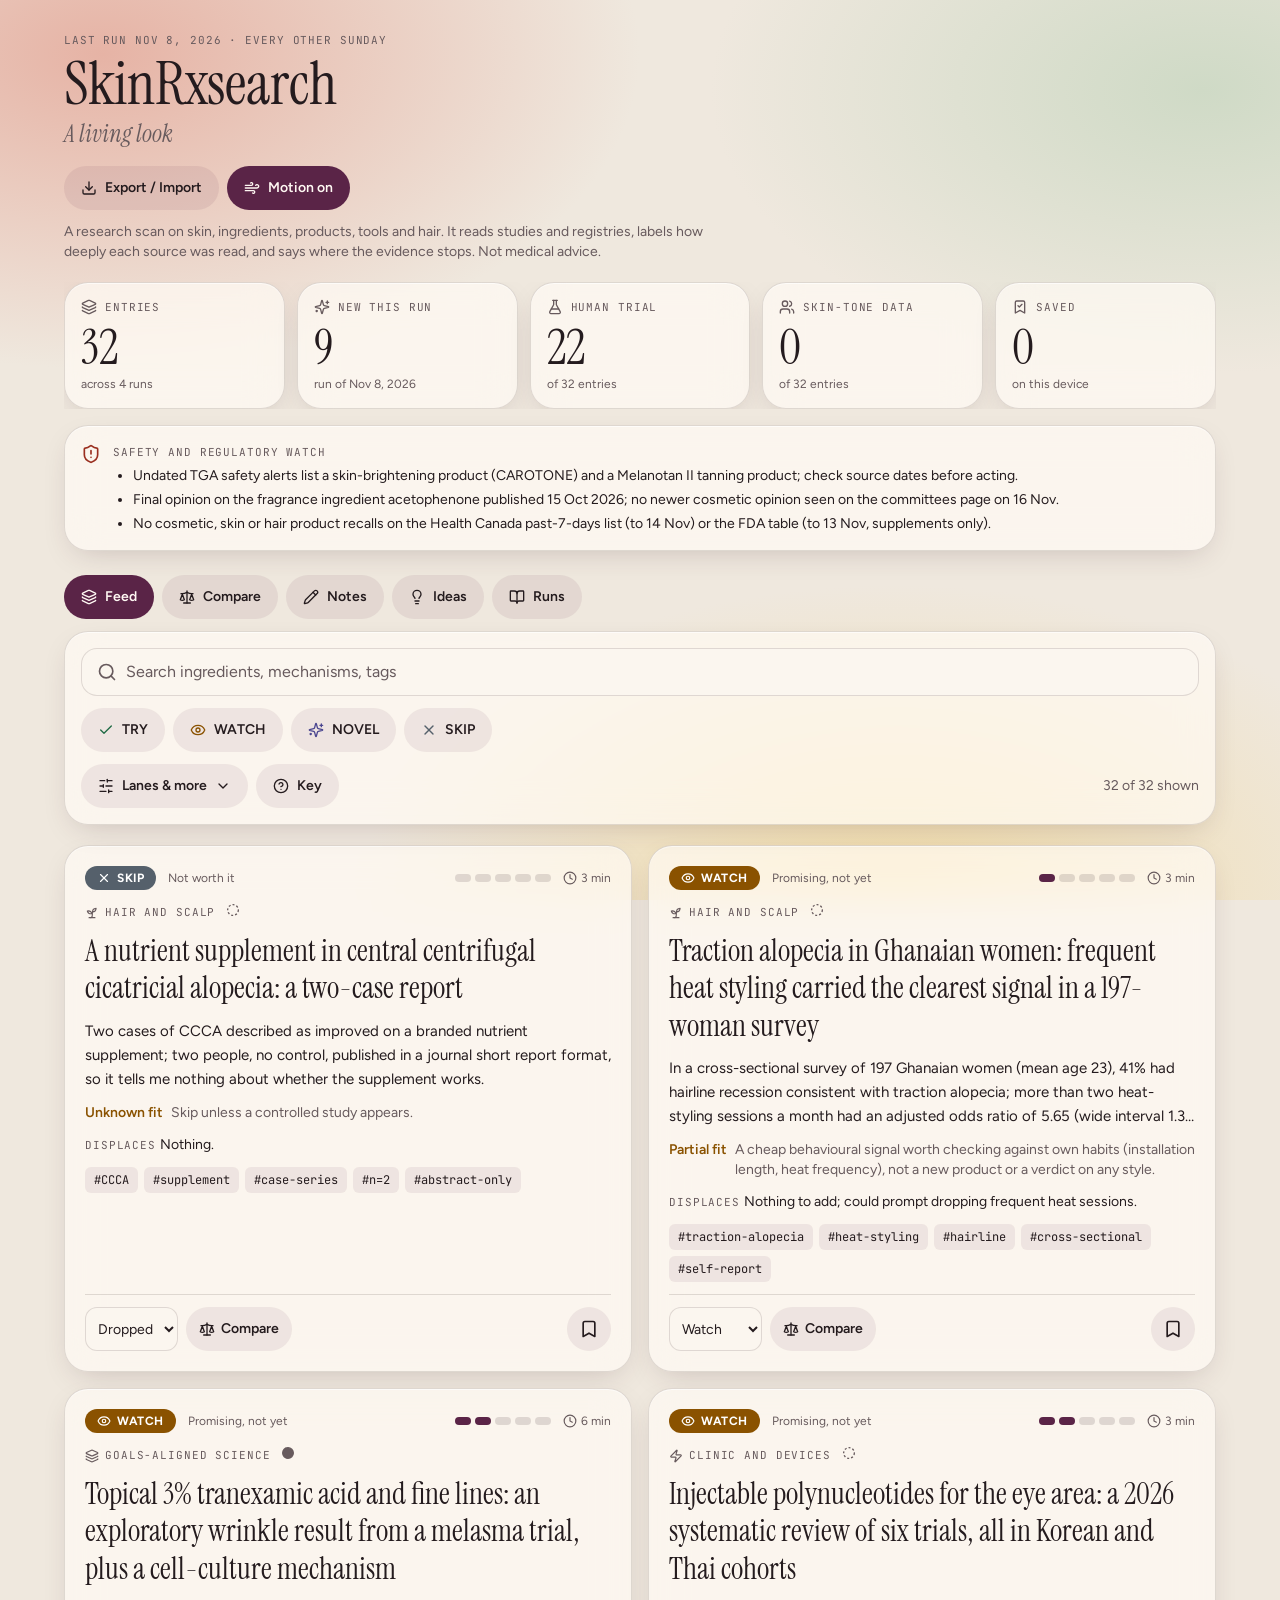
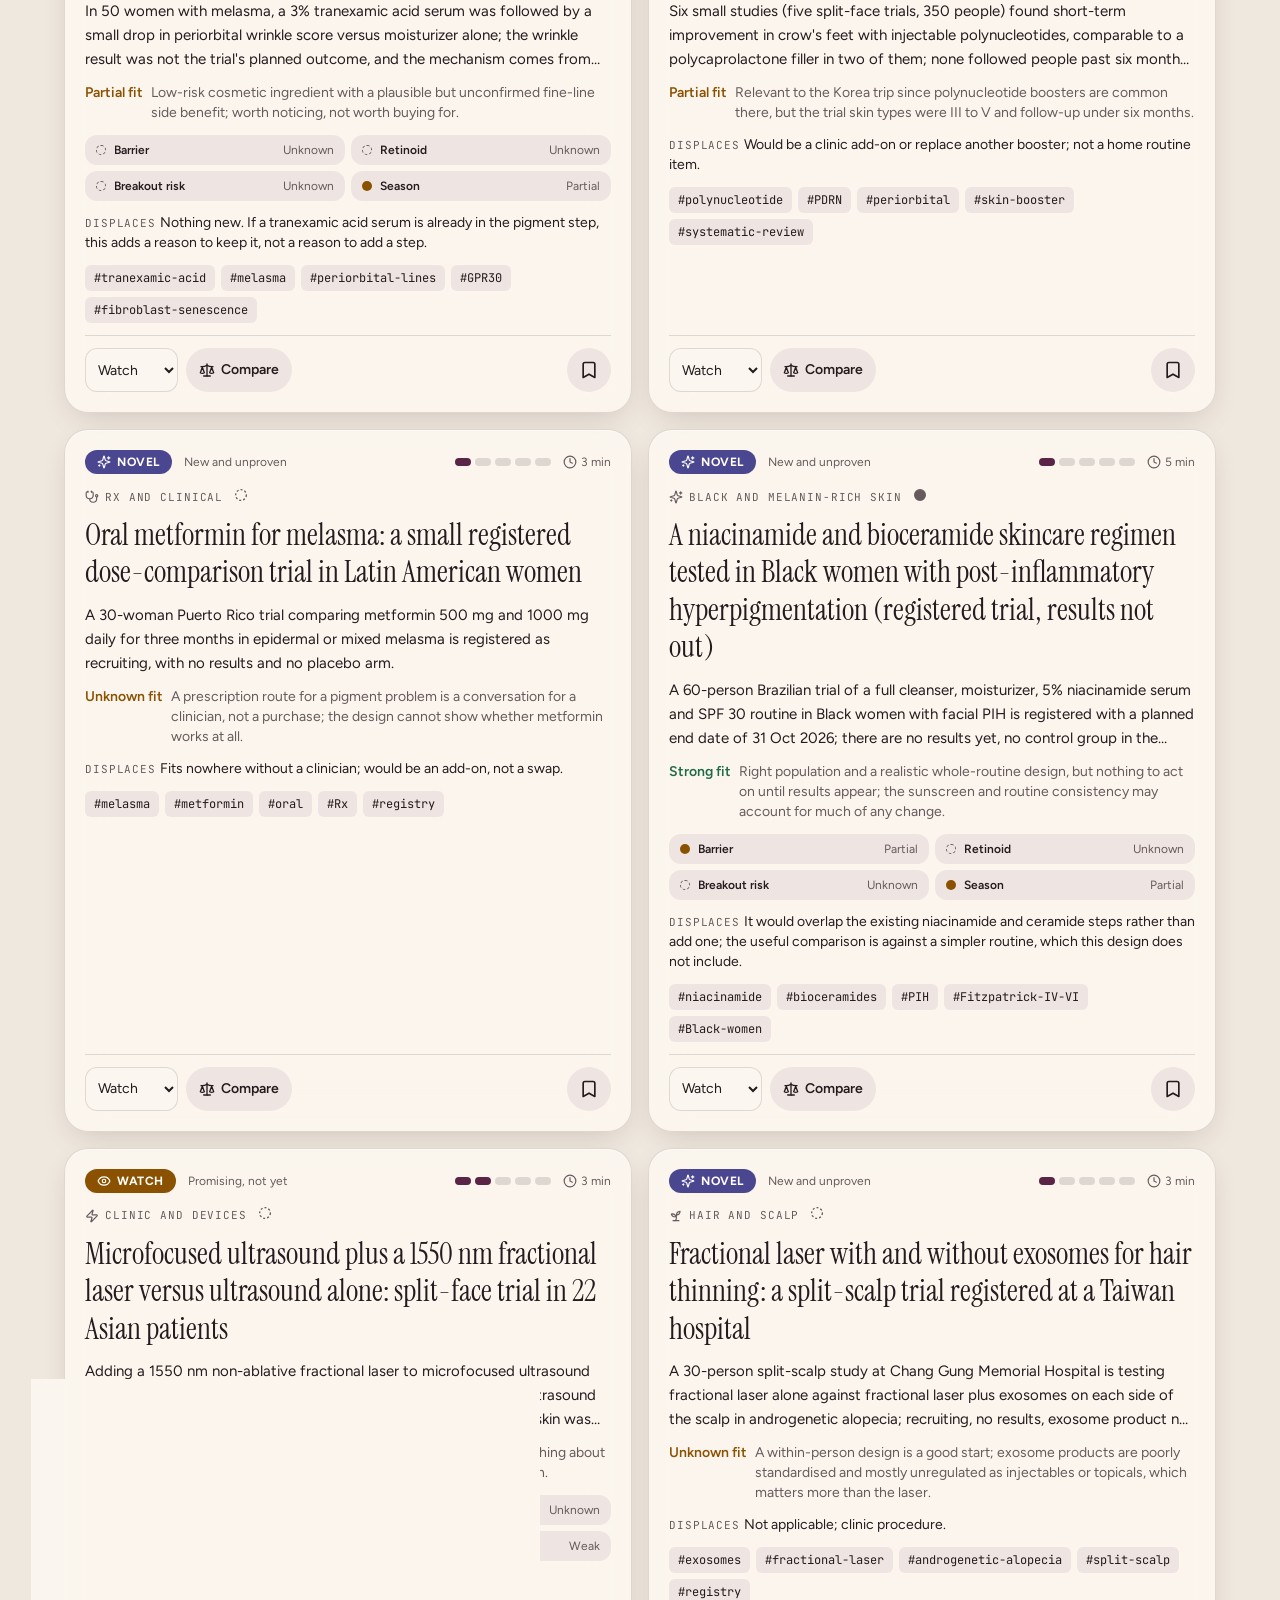
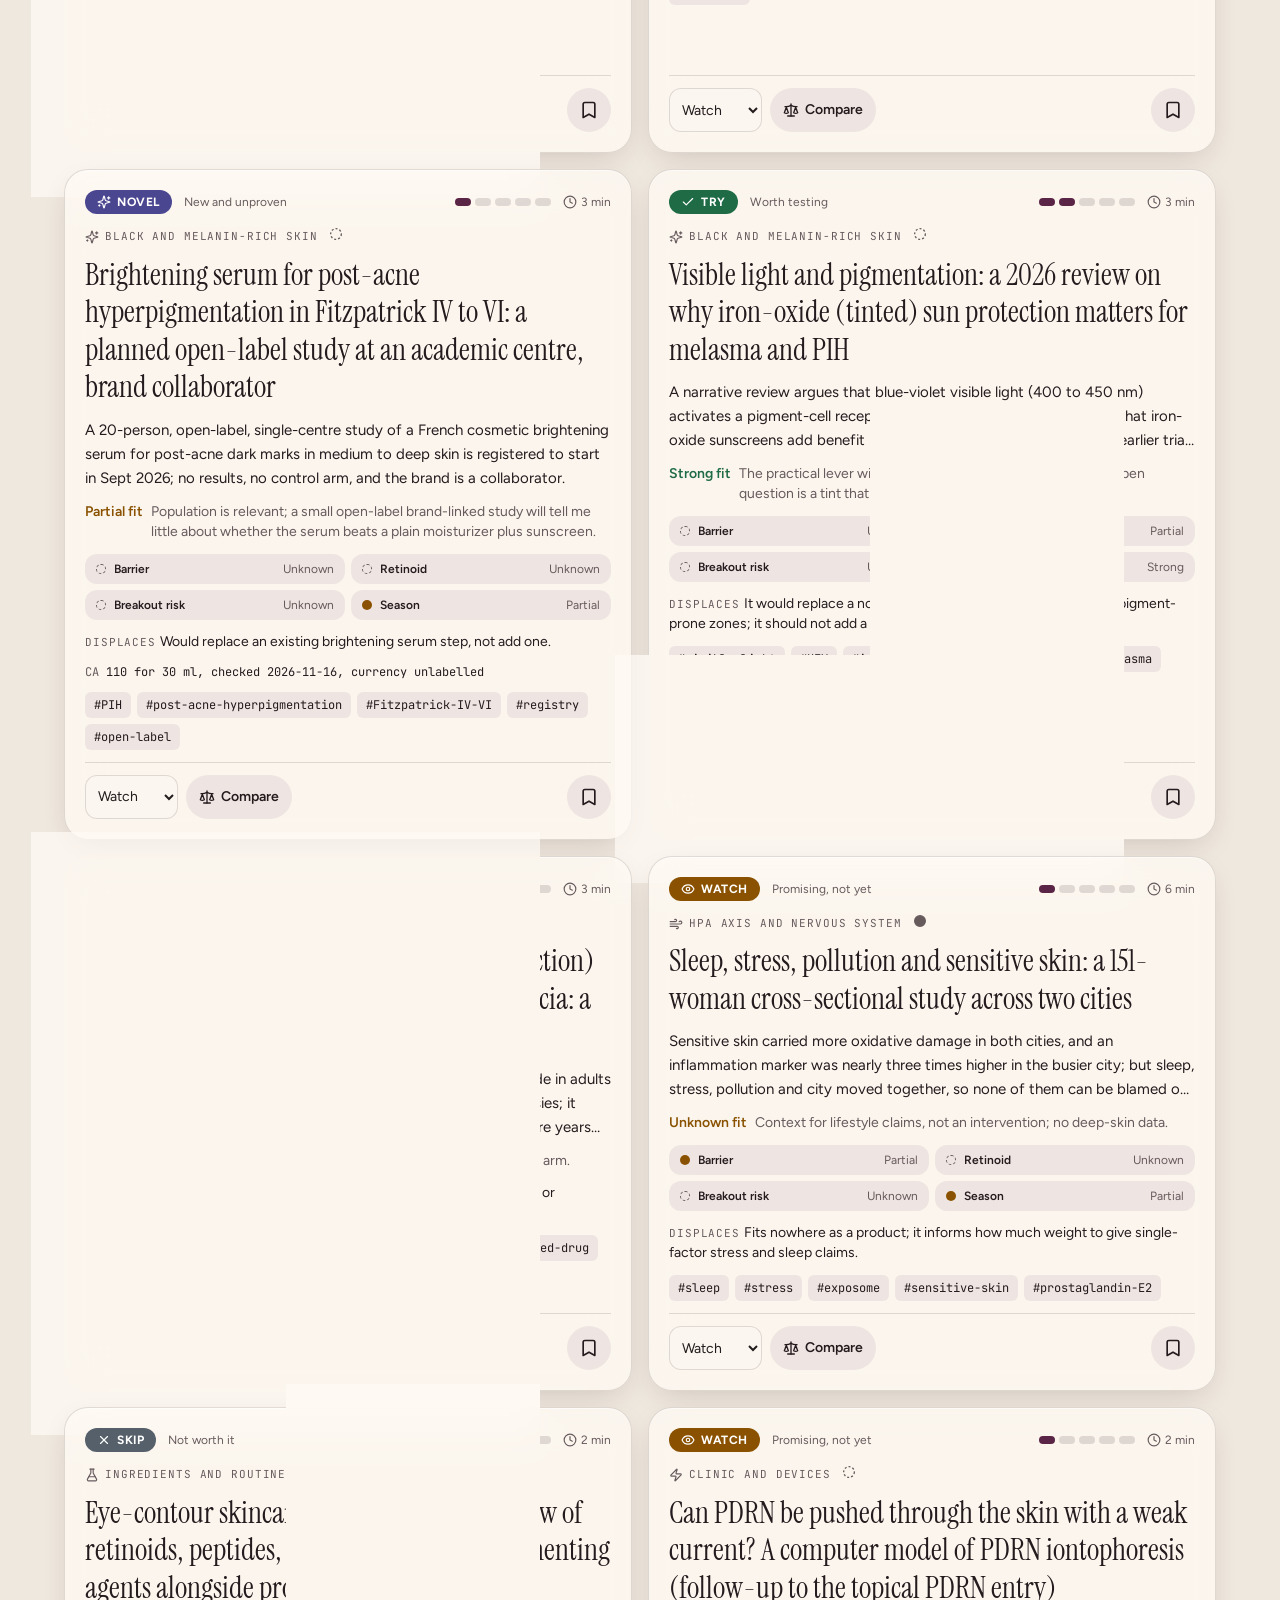
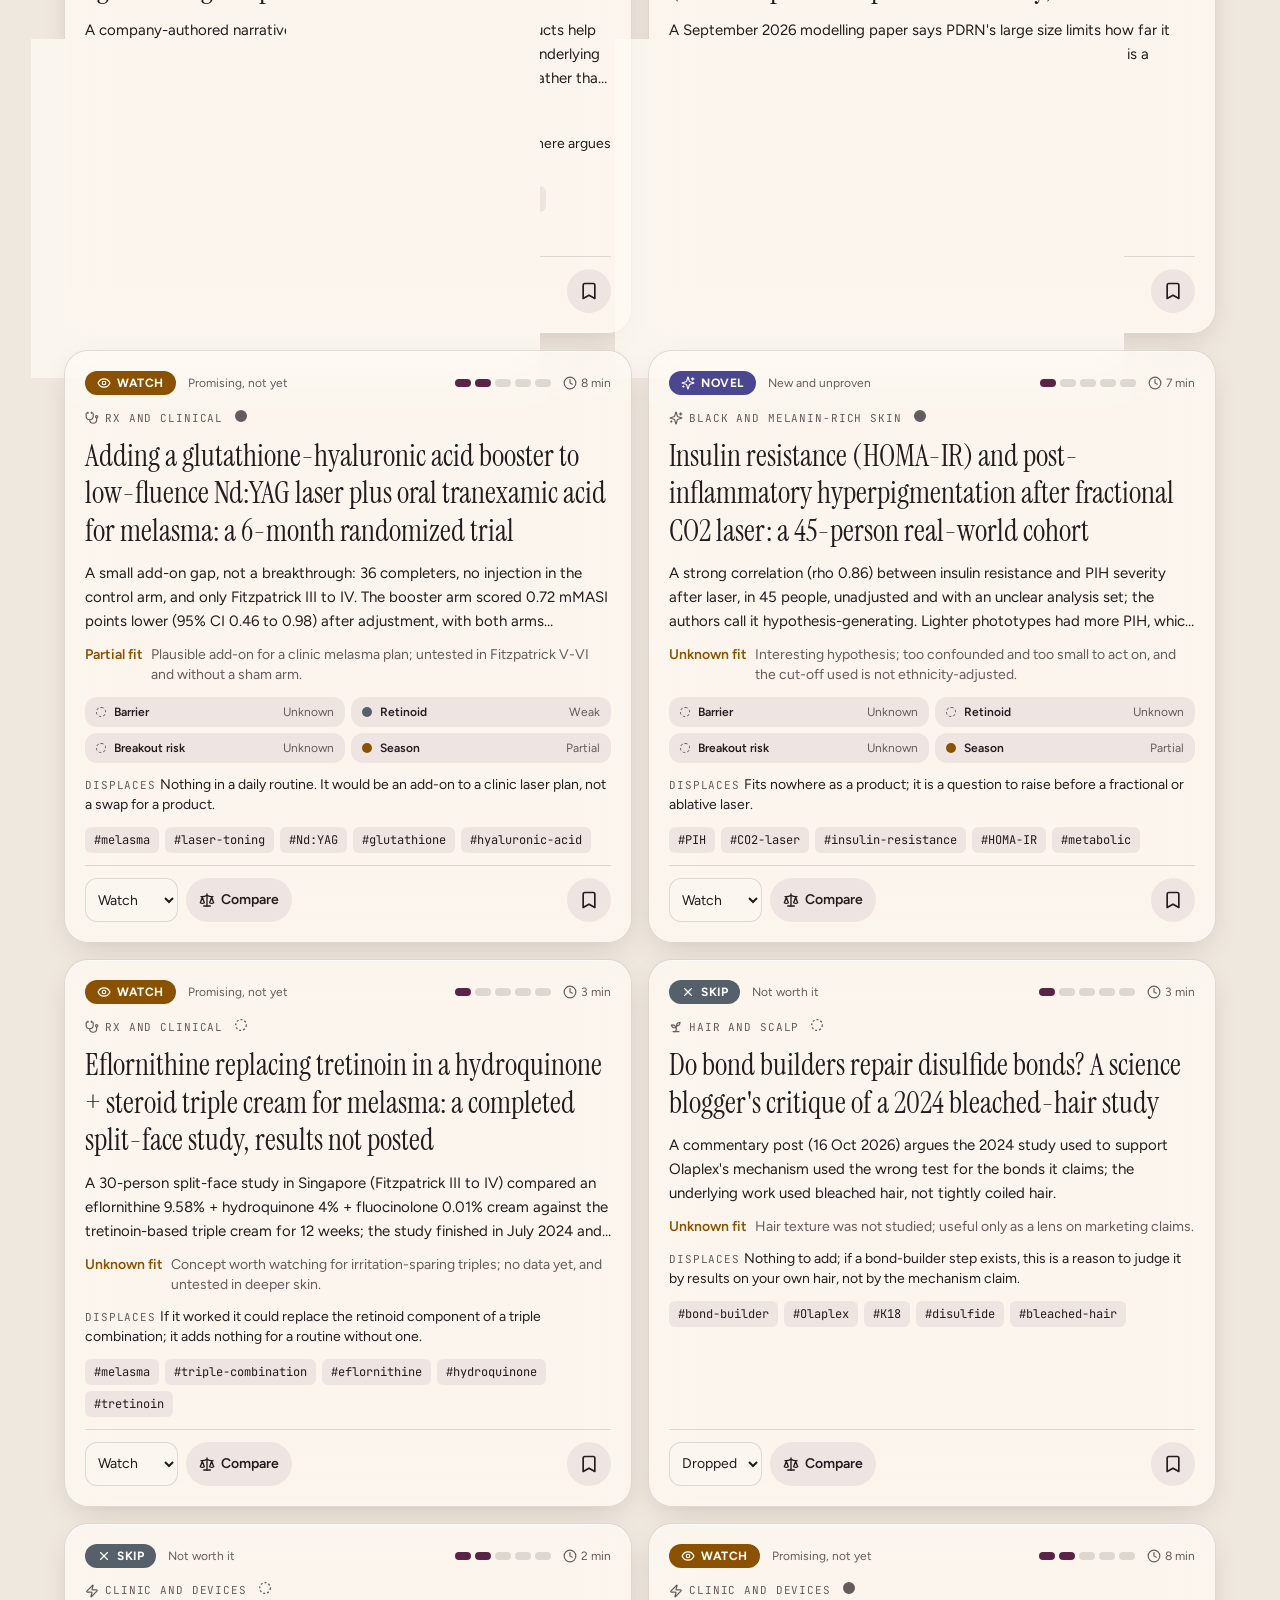
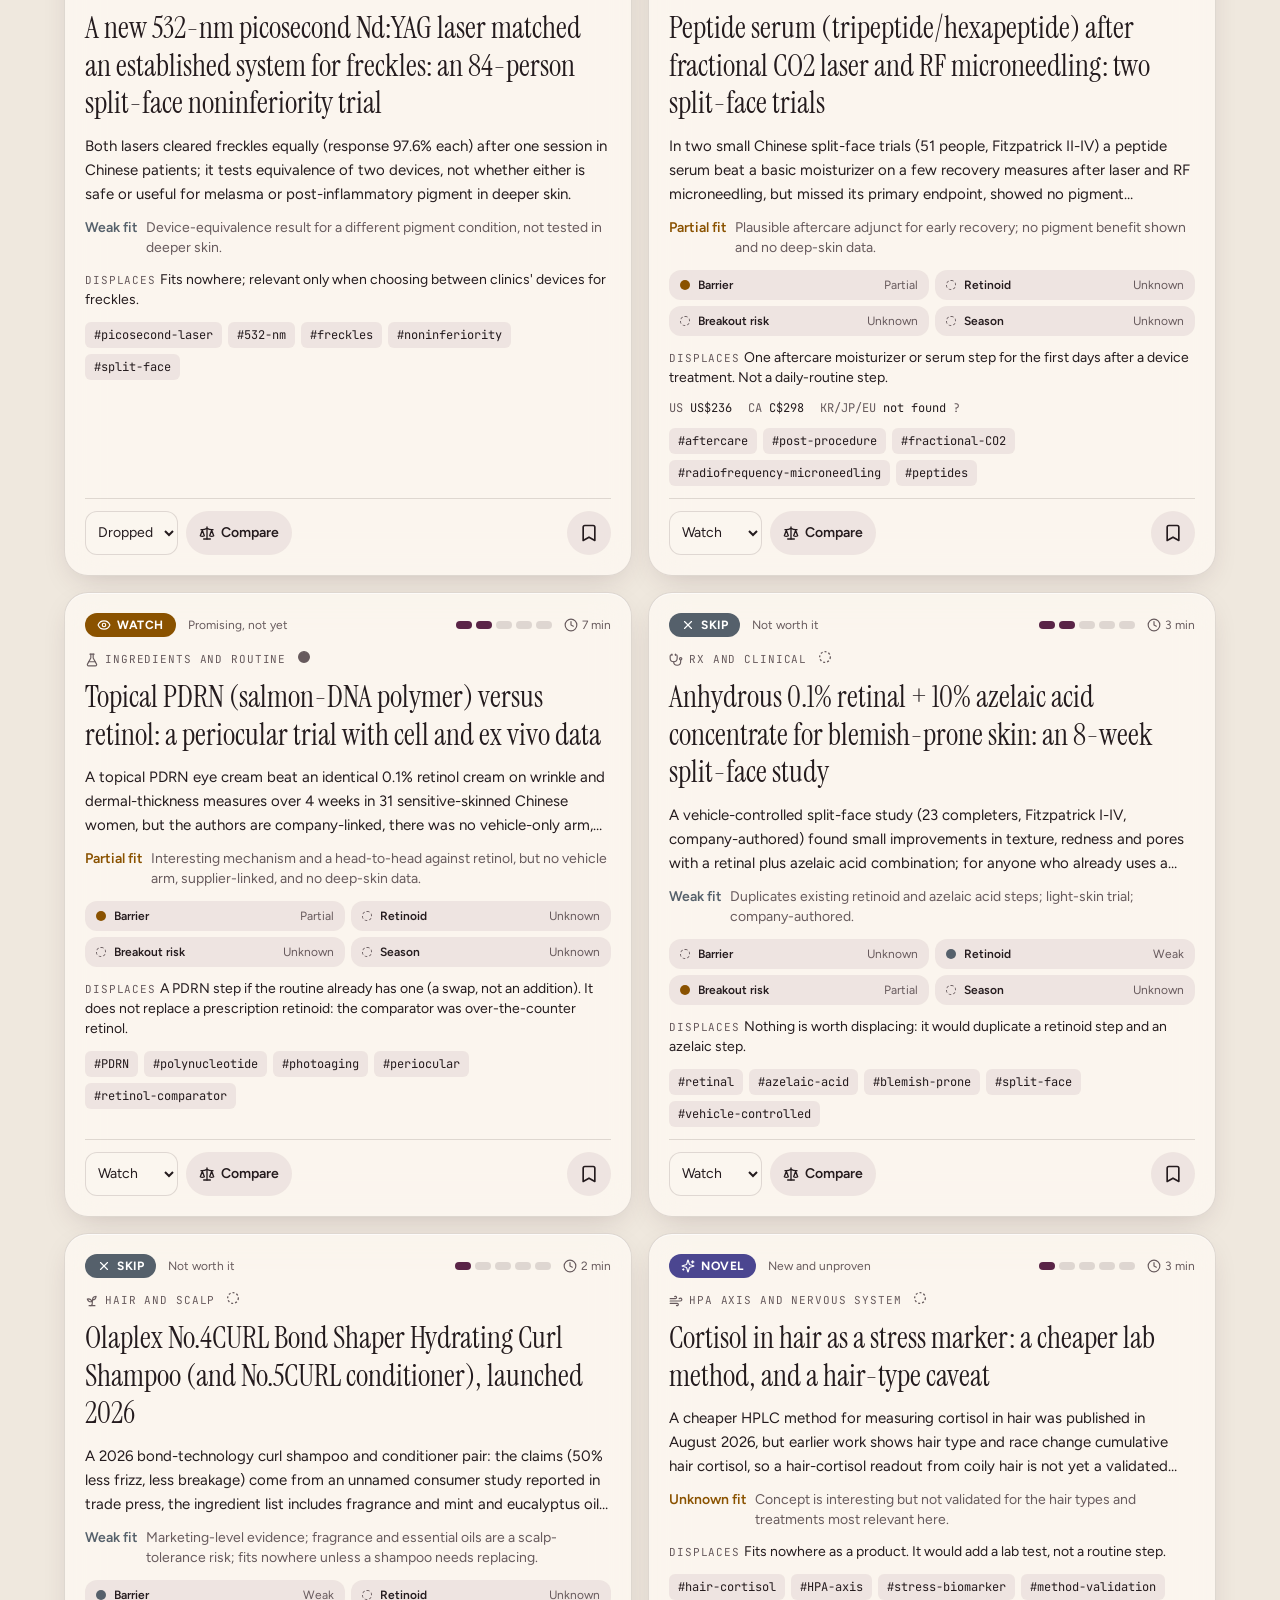
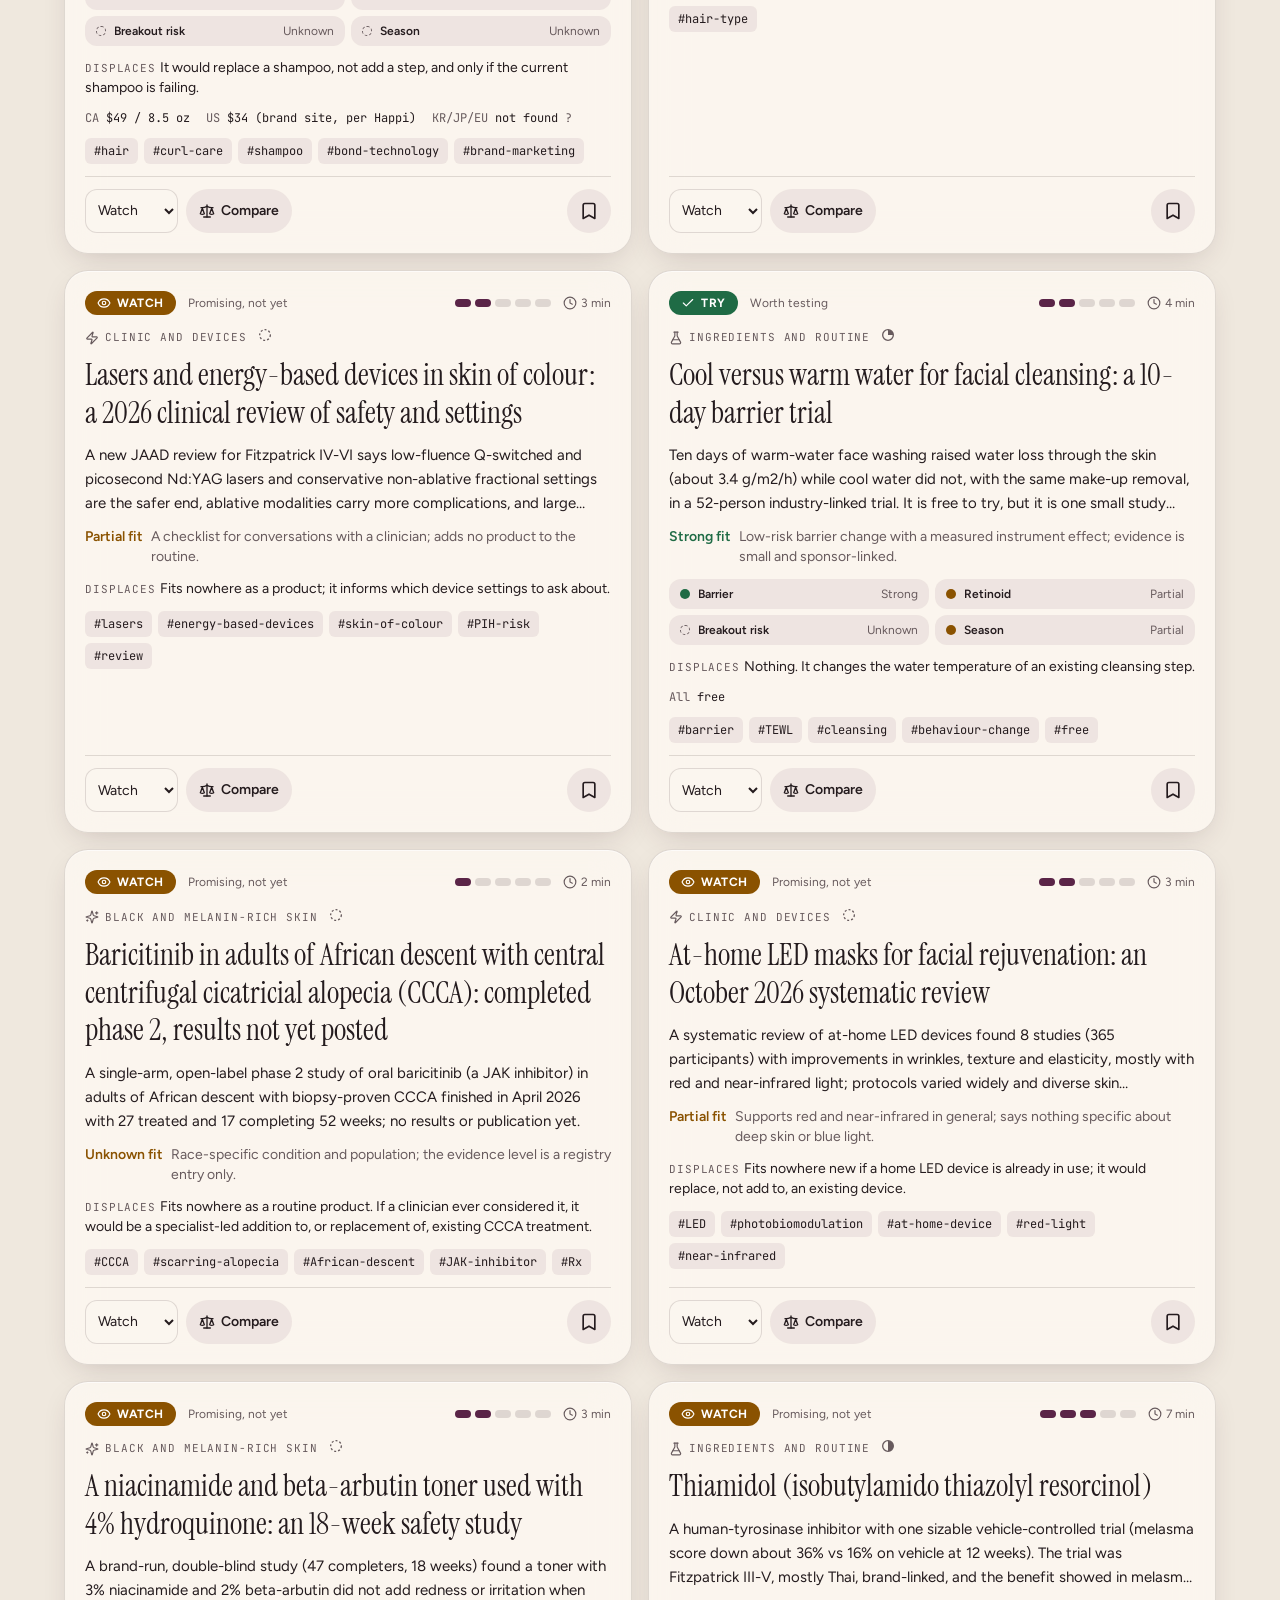
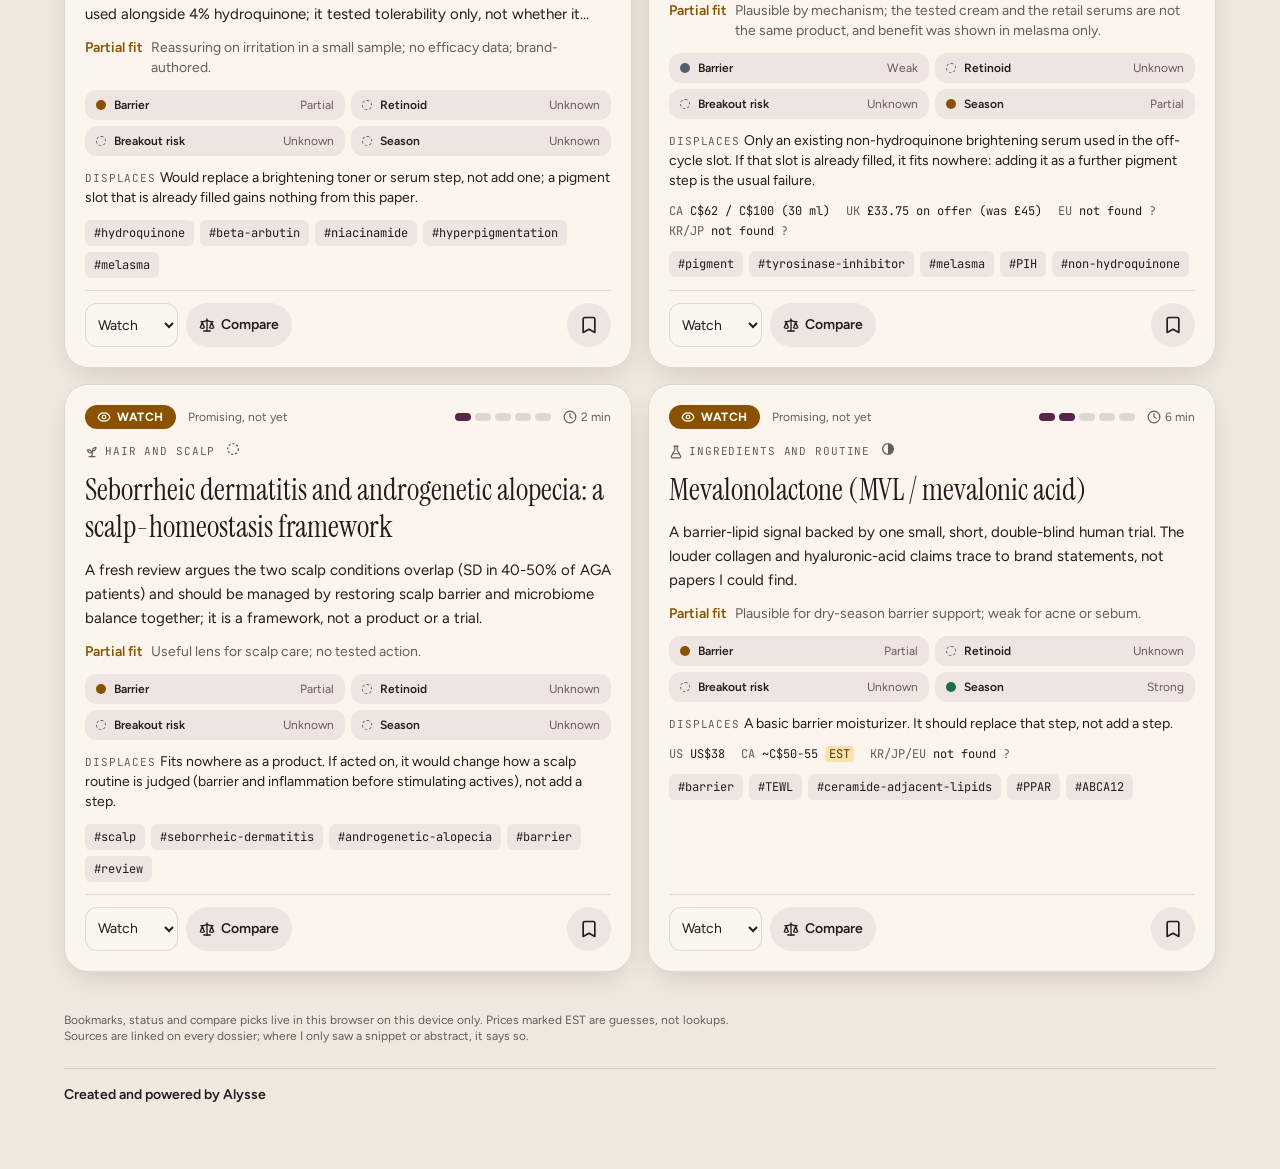
==== commit 5f081305: "Ideas tab: coloured draggable stickies, your notes on the board, my own stickies, export; add 'sugge" ====
--- a/site/index.html
+++ b/site/index.html
@@ -43,7 +43,30 @@
   --shadow:0 1px 0 rgba(255,255,255,.06) inset, 0 10px 30px -12px rgba(0,0,0,.6);
   color-scheme:dark;
 }
-*,:after,:before{--tw-border-spacing-x:0;--tw-border-spacing-y:0;--tw-translate-x:0;--tw-translate-y:0;--tw-rotate:0;--tw-skew-x:0;--tw-skew-y:0;--tw-scale-x:1;--tw-scale-y:1;--tw-pan-x: ;--tw-pan-y: ;--tw-pinch-zoom: ;--tw-scroll-snap-strictness:proximity;--tw-gradient-from-position: ;--tw-gradient-via-position: ;--tw-gradient-to-position: ;--tw-ordinal: ;--tw-slashed-zero: ;--tw-numeric-figure: ;--tw-numeric-spacing: ;--tw-numeric-fraction: ;--tw-ring-inset: ;--tw-ring-offset-width:0px;--tw-ring-offset-color:#fff;--tw-ring-color:rgba(59,130,246,.5);--tw-ring-offset-shadow:0 0 #0000;--tw-ring-shadow:0 0 #0000;--tw-shadow:0 0 #0000;--tw-shadow-colored:0 0 #0000;--tw-blur: ;--tw-brightness: ;--tw-contrast: ;--tw-grayscale: ;--tw-hue-rotate: ;--tw-invert: ;--tw-saturate: ;--tw-sepia: ;--tw-drop-shadow: ;--tw-backdrop-blur: ;--tw-backdrop-brightness: ;--tw-backdrop-contrast: ;--tw-backdrop-grayscale: ;--tw-backdrop-hue-rotate: ;--tw-backdrop-invert: ;--tw-backdrop-opacity: ;--tw-backdrop-saturate: ;--tw-backdrop-sepia: ;--tw-contain-size: ;--tw-contain-layout: ;--tw-contain-paint: ;--tw-contain-style: }::backdrop{--tw-border-spacing-x:0;--tw-border-spacing-y:0;--tw-translate-x:0;--tw-translate-y:0;--tw-rotate:0;--tw-skew-x:0;--tw-skew-y:0;--tw-scale-x:1;--tw-scale-y:1;--tw-pan-x: ;--tw-pan-y: ;--tw-pinch-zoom: ;--tw-scroll-snap-strictness:proximity;--tw-gradient-from-position: ;--tw-gradient-via-position: ;--tw-gradient-to-position: ;--tw-ordinal: ;--tw-slashed-zero: ;--tw-numeric-figure: ;--tw-numeric-spacing: ;--tw-numeric-fraction: ;--tw-ring-inset: ;--tw-ring-offset-width:0px;--tw-ring-offset-color:#fff;--tw-ring-color:rgba(59,130,246,.5);--tw-ring-offset-shadow:0 0 #0000;--tw-ring-shadow:0 0 #0000;--tw-shadow:0 0 #0000;--tw-shadow-colored:0 0 #0000;--tw-blur: ;--tw-brightness: ;--tw-contrast: ;--tw-grayscale: ;--tw-hue-rotate: ;--tw-invert: ;--tw-saturate: ;--tw-sepia: ;--tw-drop-shadow: ;--tw-backdrop-blur: ;--tw-backdrop-brightness: ;--tw-backdrop-contrast: ;--tw-backdrop-grayscale: ;--tw-backdrop-hue-rotate: ;--tw-backdrop-invert: ;--tw-backdrop-opacity: ;--tw-backdrop-saturate: ;--tw-backdrop-sepia: ;--tw-contain-size: ;--tw-contain-layout: ;--tw-contain-paint: ;--tw-contain-style: }/*! tailwindcss v3.4.17 | MIT License | https://tailwindcss.com*/*,:after,:before{box-sizing:border-box;border:0 solid #e5e7eb}:after,:before{--tw-content:""}:host,html{line-height:1.5;-webkit-text-size-adjust:100%;-moz-tab-size:4;-o-tab-size:4;tab-size:4;font-family:Figtree,system-ui,sans-serif;font-feature-settings:normal;font-variation-settings:normal;-webkit-tap-highlight-color:transparent}body{margin:0;line-height:inherit}hr{height:0;color:inherit;border-top-width:1px}abbr:where([title]){-webkit-text-decoration:underline dotted;text-decoration:underline dotted}h1,h2,h3,h4,h5,h6{font-size:inherit;font-weight:inherit}a{color:inherit;text-decoration:inherit}b,strong{font-weight:bolder}code,kbd,pre,samp{font-family:JetBrains Mono,ui-monospace,monospace;font-feature-settings:normal;font-variation-settings:normal;font-size:1em}small{font-size:80%}sub,sup{font-size:75%;line-height:0;position:relative;vertical-align:baseline}sub{bottom:-.25em}sup{top:-.5em}table{text-indent:0;border-color:inherit;border-collapse:collapse}button,input,optgroup,select,textarea{font-family:inherit;font-feature-settings:inherit;font-variation-settings:inherit;font-size:100%;font-weight:inherit;line-height:inherit;letter-spacing:inherit;color:inherit;margin:0;padding:0}button,select{text-transform:none}button,input:where([type=button]),input:where([type=reset]),input:where([type=submit]){-webkit-appearance:button;background-color:transparent;background-image:none}:-moz-focusring{outline:auto}:-moz-ui-invalid{box-shadow:none}progress{vertical-align:baseline}::-webkit-inner-spin-button,::-webkit-outer-spin-button{height:auto}[type=search]{-webkit-appearance:textfield;outline-offset:-2px}::-webkit-search-decoration{-webkit-appearance:none}::-webkit-file-upload-button{-webkit-appearance:button;font:inherit}summary{display:list-item}blockquote,dd,dl,figure,h1,h2,h3,h4,h5,h6,hr,p,pre{margin:0}fieldset{margin:0}fieldset,legend{padding:0}menu,ol,ul{list-style:none;margin:0;padding:0}dialog{padding:0}textarea{resize:vertical}input::-moz-placeholder,textarea::-moz-placeholder{opacity:1;color:#9ca3af}input::placeholder,textarea::placeholder{opacity:1;color:#9ca3af}[role=button],button{cursor:pointer}:disabled{cursor:default}audio,canvas,embed,iframe,img,object,svg,video{display:block;vertical-align:middle}img,video{max-width:100%;height:auto}[hidden]:where(:not([hidden=until-found])){display:none}.sr-only{position:absolute;width:1px;height:1px;padding:0;margin:-1px;overflow:hidden;clip:rect(0,0,0,0);white-space:nowrap;border-width:0}.visible{visibility:visible}.fixed{position:fixed}.absolute{position:absolute}.relative{position:relative}.sticky{position:sticky}.inset-0{inset:0}.inset-x-0{left:0;right:0}.inset-x-3{left:.75rem;right:.75rem}.bottom-0{bottom:0}.bottom-2{bottom:.5rem}.bottom-5{bottom:1.25rem}.left-0{left:0}.left-1\/2{left:50%}.left-4{left:1rem}.right-2{right:.5rem}.top-0{top:0}.top-1\/2{top:50%}.top-2{top:.5rem}.top-\[6dvh\]{top:6dvh}.z-10{z-index:10}.z-30{z-index:30}.z-40{z-index:40}.z-50{z-index:50}.z-\[60\]{z-index:60}.m-0{margin:0}.-mx-1{margin-left:-.25rem;margin-right:-.25rem}.-mx-4{margin-left:-1rem;margin-right:-1rem}.-mx-5{margin-left:-1.25rem;margin-right:-1.25rem}.mx-auto{margin-left:auto;margin-right:auto}.mb-1{margin-bottom:.25rem}.mb-2{margin-bottom:.5rem}.mb-3{margin-bottom:.75rem}.mb-4{margin-bottom:1rem}.mb-6{margin-bottom:1.5rem}.ml-1{margin-left:.25rem}.ml-2{margin-left:.5rem}.ml-auto{margin-left:auto}.mr-1{margin-right:.25rem}.mt-0\.5{margin-top:.125rem}.mt-1{margin-top:.25rem}.mt-1\.5{margin-top:.375rem}.mt-10{margin-top:2.5rem}.mt-2{margin-top:.5rem}.mt-3{margin-top:.75rem}.mt-4{margin-top:1rem}.mt-5{margin-top:1.25rem}.mt-6{margin-top:1.5rem}.mt-auto{margin-top:auto}.block{display:block}.flex{display:flex}.inline-flex{display:inline-flex}.grid{display:grid}.\!hidden{display:none!important}.hidden{display:none}.h-1{height:.25rem}.h-2{height:.5rem}.h-2\.5{height:.625rem}.h-3\.5{height:.875rem}.h-4{height:1rem}.h-5{height:1.25rem}.h-8{height:2rem}.h-\[92dvh\]{height:92dvh}.h-full{height:100%}.max-h-\[40vh\]{max-height:40vh}.max-h-\[88dvh\]{max-height:88dvh}.min-h-0{min-height:0}.min-h-\[16px\]{min-height:16px}.min-h-\[32px\]{min-height:32px}.min-h-\[44px\]{min-height:44px}.min-h-\[48px\]{min-height:48px}.w-2\.5{width:.625rem}.w-28{width:7rem}.w-3\.5{width:.875rem}.w-4{width:1rem}.w-5{width:1.25rem}.w-8{width:2rem}.w-full{width:100%}.min-w-0{min-width:0}.min-w-\[116px\]{min-width:116px}.min-w-\[44px\]{min-width:44px}.max-w-2xl{max-width:42rem}.max-w-6xl{max-width:72rem}.max-w-\[300px\]{max-width:300px}.max-w-md{max-width:28rem}.max-w-xl{max-width:36rem}.flex-1{flex:1 1 0%}.shrink-0{flex-shrink:0}.-translate-x-1\/2{--tw-translate-x:-50%}.-translate-x-1\/2,.-translate-y-1\/2{transform:translate(var(--tw-translate-x),var(--tw-translate-y)) rotate(var(--tw-rotate)) skewX(var(--tw-skew-x)) skewY(var(--tw-skew-y)) scaleX(var(--tw-scale-x)) scaleY(var(--tw-scale-y))}.-translate-y-1\/2{--tw-translate-y:-50%}.transform{transform:translate(var(--tw-translate-x),var(--tw-translate-y)) rotate(var(--tw-rotate)) skewX(var(--tw-skew-x)) skewY(var(--tw-skew-y)) scaleX(var(--tw-scale-x)) scaleY(var(--tw-scale-y))}.cursor-pointer{cursor:pointer}.scroll-mt-4{scroll-margin-top:1rem}.list-disc{list-style-type:disc}.list-none{list-style-type:none}.grid-cols-2{grid-template-columns:repeat(2,minmax(0,1fr))}.grid-cols-4{grid-template-columns:repeat(4,minmax(0,1fr))}.flex-col{flex-direction:column}.flex-wrap{flex-wrap:wrap}.items-start{align-items:flex-start}.items-center{align-items:center}.items-baseline{align-items:baseline}.justify-center{justify-content:center}.gap-1{gap:.25rem}.gap-1\.5{gap:.375rem}.gap-2{gap:.5rem}.gap-3{gap:.75rem}.gap-4{gap:1rem}.gap-x-3{-moz-column-gap:.75rem;column-gap:.75rem}.gap-x-4{-moz-column-gap:1rem;column-gap:1rem}.gap-x-6{-moz-column-gap:1.5rem;column-gap:1.5rem}.gap-y-1{row-gap:.25rem}.gap-y-2{row-gap:.5rem}.space-y-1>:not([hidden])~:not([hidden]){--tw-space-y-reverse:0;margin-top:calc(.25rem*(1 - var(--tw-space-y-reverse)));margin-bottom:calc(.25rem*var(--tw-space-y-reverse))}.space-y-1\.5>:not([hidden])~:not([hidden]){--tw-space-y-reverse:0;margin-top:calc(.375rem*(1 - var(--tw-space-y-reverse)));margin-bottom:calc(.375rem*var(--tw-space-y-reverse))}.space-y-2>:not([hidden])~:not([hidden]){--tw-space-y-reverse:0;margin-top:calc(.5rem*(1 - var(--tw-space-y-reverse)));margin-bottom:calc(.5rem*var(--tw-space-y-reverse))}.divide-y>:not([hidden])~:not([hidden]){--tw-divide-y-reverse:0;border-top-width:calc(1px*(1 - var(--tw-divide-y-reverse)));border-bottom-width:calc(1px*var(--tw-divide-y-reverse))}.divide-line>:not([hidden])~:not([hidden]){border-color:var(--line)}.overflow-hidden{overflow:hidden}.overflow-x-auto{overflow-x:auto}.overflow-y-auto{overflow-y:auto}.overscroll-contain{overscroll-behavior:contain}.truncate{overflow:hidden;text-overflow:ellipsis;white-space:nowrap}.whitespace-pre-wrap{white-space:pre-wrap}.rounded{border-radius:.25rem}.rounded-2xl{border-radius:1rem}.rounded-3xl{border-radius:1.5rem}.rounded-full{border-radius:9999px}.rounded-md{border-radius:.375rem}.rounded-xl{border-radius:.75rem}.rounded-t-\[28px\]{border-top-left-radius:28px;border-top-right-radius:28px}.border{border-width:1px}.border-b{border-bottom-width:1px}.border-t{border-top-width:1px}.border-dashed{border-style:dashed}.border-line{border-color:var(--line)}.object-cover{-o-object-fit:cover;object-fit:cover}.p-0{padding:0}.p-3{padding:.75rem}.p-4{padding:1rem}.p-5{padding:1.25rem}.p-8{padding:2rem}.px-1{padding-left:.25rem;padding-right:.25rem}.px-1\.5{padding-left:.375rem;padding-right:.375rem}.px-2{padding-left:.5rem;padding-right:.5rem}.px-2\.5{padding-left:.625rem;padding-right:.625rem}.px-3{padding-left:.75rem;padding-right:.75rem}.px-4{padding-left:1rem;padding-right:1rem}.px-5{padding-left:1.25rem;padding-right:1.25rem}.py-0\.5{padding-top:.125rem;padding-bottom:.125rem}.py-1{padding-top:.25rem;padding-bottom:.25rem}.py-1\.5{padding-top:.375rem;padding-bottom:.375rem}.py-2\.5{padding-top:.625rem;padding-bottom:.625rem}.py-3{padding-top:.75rem;padding-bottom:.75rem}.pb-1{padding-bottom:.25rem}.pb-2{padding-bottom:.5rem}.pb-3{padding-bottom:.75rem}.pb-4{padding-bottom:1rem}.pb-5{padding-bottom:1.25rem}.pl-11{padding-left:2.75rem}.pl-4{padding-left:1rem}.pl-5{padding-left:1.25rem}.pr-4{padding-right:1rem}.pt-0\.5{padding-top:.125rem}.pt-1\.5{padding-top:.375rem}.pt-2{padding-top:.5rem}.pt-3{padding-top:.75rem}.pt-4{padding-top:1rem}.pt-8{padding-top:2rem}.text-left{text-align:left}.text-center{text-align:center}.align-middle{vertical-align:middle}.font-display{font-family:Instrument Serif,Georgia,serif}.font-mono{font-family:JetBrains Mono,ui-monospace,monospace}.text-2xl{font-size:1.5rem;line-height:2rem}.text-3xl{font-size:1.875rem;line-height:2.25rem}.text-5xl{font-size:3rem;line-height:1}.text-\[11px\]{font-size:11px}.text-\[15px\]{font-size:15px}.text-base{font-size:1rem;line-height:1.5rem}.text-sm{font-size:.875rem;line-height:1.25rem}.text-xs{font-size:.75rem;line-height:1rem}.font-bold{font-weight:700}.font-semibold{font-weight:600}.italic{font-style:italic}.leading-none{line-height:1}.leading-snug{line-height:1.375}.leading-tight{line-height:1.25}.tracking-wider{letter-spacing:.05em}.text-accent{color:var(--accent)}.text-ink{color:var(--ink)}.text-mute{color:var(--mute)}.text-warn{color:var(--warn)}.underline{text-decoration-line:underline}.underline-offset-4{text-underline-offset:4px}.filter{filter:var(--tw-blur) var(--tw-brightness) var(--tw-contrast) var(--tw-grayscale) var(--tw-hue-rotate) var(--tw-invert) var(--tw-saturate) var(--tw-sepia) var(--tw-drop-shadow)}.placeholder\:text-mute::-moz-placeholder{color:var(--mute)}.placeholder\:text-mute::placeholder{color:var(--mute)}.after\:absolute:after{content:var(--tw-content);position:absolute}.after\:inset-0:after{content:var(--tw-content);inset:0}.after\:rounded-3xl:after{content:var(--tw-content);border-radius:1.5rem}@media (min-width:640px){.sm\:mx-0{margin-left:0;margin-right:0}.sm\:mt-2{margin-top:.5rem}.sm\:block{display:block}.sm\:flex{display:flex}.sm\:grid{display:grid}.sm\:min-w-0{min-width:0}.sm\:grid-cols-2{grid-template-columns:repeat(2,minmax(0,1fr))}.sm\:grid-cols-5{grid-template-columns:repeat(5,minmax(0,1fr))}.sm\:flex-row{flex-direction:row}.sm\:items-center{align-items:center}.sm\:gap-2{gap:.5rem}.sm\:gap-3{gap:.75rem}.sm\:rounded-3xl{border-radius:1.5rem}.sm\:p-4{padding:1rem}.sm\:px-0{padding-left:0;padding-right:0}.sm\:px-4{padding-left:1rem;padding-right:1rem}.sm\:pb-0{padding-bottom:0}.sm\:text-5xl{font-size:3rem;line-height:1}.sm\:text-6xl{font-size:3.75rem;line-height:1}}@media (min-width:768px){.md\:inset-y-0{top:0;bottom:0}.md\:bottom-auto{bottom:auto}.md\:left-auto{left:auto}.md\:right-0{right:0}.md\:h-full{height:100%}.md\:w-\[min\(720px\2c 100\%\)\]{width:min(720px,100%)}.md\:grid-cols-2{grid-template-columns:repeat(2,minmax(0,1fr))}.md\:rounded-l-\[28px\]{border-top-left-radius:28px;border-bottom-left-radius:28px}.md\:rounded-t-none{border-top-left-radius:0;border-top-right-radius:0}}
+*,:after,:before{--tw-border-spacing-x:0;--tw-border-spacing-y:0;--tw-translate-x:0;--tw-translate-y:0;--tw-rotate:0;--tw-skew-x:0;--tw-skew-y:0;--tw-scale-x:1;--tw-scale-y:1;--tw-pan-x: ;--tw-pan-y: ;--tw-pinch-zoom: ;--tw-scroll-snap-strictness:proximity;--tw-gradient-from-position: ;--tw-gradient-via-position: ;--tw-gradient-to-position: ;--tw-ordinal: ;--tw-slashed-zero: ;--tw-numeric-figure: ;--tw-numeric-spacing: ;--tw-numeric-fraction: ;--tw-ring-inset: ;--tw-ring-offset-width:0px;--tw-ring-offset-color:#fff;--tw-ring-color:rgba(59,130,246,.5);--tw-ring-offset-shadow:0 0 #0000;--tw-ring-shadow:0 0 #0000;--tw-shadow:0 0 #0000;--tw-shadow-colored:0 0 #0000;--tw-blur: ;--tw-brightness: ;--tw-contrast: ;--tw-grayscale: ;--tw-hue-rotate: ;--tw-invert: ;--tw-saturate: ;--tw-sepia: ;--tw-drop-shadow: ;--tw-backdrop-blur: ;--tw-backdrop-brightness: ;--tw-backdrop-contrast: ;--tw-backdrop-grayscale: ;--tw-backdrop-hue-rotate: ;--tw-backdrop-invert: ;--tw-backdrop-opacity: ;--tw-backdrop-saturate: ;--tw-backdrop-sepia: ;--tw-contain-size: ;--tw-contain-layout: ;--tw-contain-paint: ;--tw-contain-style: }::backdrop{--tw-border-spacing-x:0;--tw-border-spacing-y:0;--tw-translate-x:0;--tw-translate-y:0;--tw-rotate:0;--tw-skew-x:0;--tw-skew-y:0;--tw-scale-x:1;--tw-scale-y:1;--tw-pan-x: ;--tw-pan-y: ;--tw-pinch-zoom: ;--tw-scroll-snap-strictness:proximity;--tw-gradient-from-position: ;--tw-gradient-via-position: ;--tw-gradient-to-position: ;--tw-ordinal: ;--tw-slashed-zero: ;--tw-numeric-figure: ;--tw-numeric-spacing: ;--tw-numeric-fraction: ;--tw-ring-inset: ;--tw-ring-offset-width:0px;--tw-ring-offset-color:#fff;--tw-ring-color:rgba(59,130,246,.5);--tw-ring-offset-shadow:0 0 #0000;--tw-ring-shadow:0 0 #0000;--tw-shadow:0 0 #0000;--tw-shadow-colored:0 0 #0000;--tw-blur: ;--tw-brightness: ;--tw-contrast: ;--tw-grayscale: ;--tw-hue-rotate: ;--tw-invert: ;--tw-saturate: ;--tw-sepia: ;--tw-drop-shadow: ;--tw-backdrop-blur: ;--tw-backdrop-brightness: ;--tw-backdrop-contrast: ;--tw-backdrop-grayscale: ;--tw-backdrop-hue-rotate: ;--tw-backdrop-invert: ;--tw-backdrop-opacity: ;--tw-backdrop-saturate: ;--tw-backdrop-sepia: ;--tw-contain-size: ;--tw-contain-layout: ;--tw-contain-paint: ;--tw-contain-style: }/*! tailwindcss v3.4.17 | MIT License | https://tailwindcss.com*/*,:after,:before{box-sizing:border-box;border:0 solid #e5e7eb}:after,:before{--tw-content:""}:host,html{line-height:1.5;-webkit-text-size-adjust:100%;-moz-tab-size:4;-o-tab-size:4;tab-size:4;font-family:Figtree,system-ui,sans-serif;font-feature-settings:normal;font-variation-settings:normal;-webkit-tap-highlight-color:transparent}body{margin:0;line-height:inherit}hr{height:0;color:inherit;border-top-width:1px}abbr:where([title]){-webkit-text-decoration:underline dotted;text-decoration:underline dotted}h1,h2,h3,h4,h5,h6{font-size:inherit;font-weight:inherit}a{color:inherit;text-decoration:inherit}b,strong{font-weight:bolder}code,kbd,pre,samp{font-family:JetBrains Mono,ui-monospace,monospace;font-feature-settings:normal;font-variation-settings:normal;font-size:1em}small{font-size:80%}sub,sup{font-size:75%;line-height:0;position:relative;vertical-align:baseline}sub{bottom:-.25em}sup{top:-.5em}table{text-indent:0;border-color:inherit;border-collapse:collapse}button,input,optgroup,select,textarea{font-family:inherit;font-feature-settings:inherit;font-variation-settings:inherit;font-size:100%;font-weight:inherit;line-height:inherit;letter-spacing:inherit;color:inherit;margin:0;padding:0}button,select{text-transform:none}button,input:where([type=button]),input:where([type=reset]),input:where([type=submit]){-webkit-appearance:button;background-color:transparent;background-image:none}:-moz-focusring{outline:auto}:-moz-ui-invalid{box-shadow:none}progress{vertical-align:baseline}::-webkit-inner-spin-button,::-webkit-outer-spin-button{height:auto}[type=search]{-webkit-appearance:textfield;outline-offset:-2px}::-webkit-search-decoration{-webkit-appearance:none}::-webkit-file-upload-button{-webkit-appearance:button;font:inherit}summary{display:list-item}blockquote,dd,dl,figure,h1,h2,h3,h4,h5,h6,hr,p,pre{margin:0}fieldset{margin:0}fieldset,legend{padding:0}menu,ol,ul{list-style:none;margin:0;padding:0}dialog{padding:0}textarea{resize:vertical}input::-moz-placeholder,textarea::-moz-placeholder{opacity:1;color:#9ca3af}input::placeholder,textarea::placeholder{opacity:1;color:#9ca3af}[role=button],button{cursor:pointer}:disabled{cursor:default}audio,canvas,embed,iframe,img,object,svg,video{display:block;vertical-align:middle}img,video{max-width:100%;height:auto}[hidden]:where(:not([hidden=until-found])){display:none}.sr-only{position:absolute;width:1px;height:1px;padding:0;margin:-1px;overflow:hidden;clip:rect(0,0,0,0);white-space:nowrap;border-width:0}.visible{visibility:visible}.fixed{position:fixed}.absolute{position:absolute}.relative{position:relative}.sticky{position:sticky}.inset-0{inset:0}.inset-x-0{left:0;right:0}.inset-x-3{left:.75rem;right:.75rem}.bottom-0{bottom:0}.bottom-2{bottom:.5rem}.bottom-5{bottom:1.25rem}.left-0{left:0}.left-1\/2{left:50%}.left-4{left:1rem}.right-2{right:.5rem}.top-0{top:0}.top-1\/2{top:50%}.top-2{top:.5rem}.top-\[6dvh\]{top:6dvh}.z-10{z-index:10}.z-30{z-index:30}.z-40{z-index:40}.z-50{z-index:50}.z-\[60\]{z-index:60}.m-0{margin:0}.-mx-1{margin-left:-.25rem;margin-right:-.25rem}.-mx-4{margin-left:-1rem;margin-right:-1rem}.-mx-5{margin-left:-1.25rem;margin-right:-1.25rem}.mx-auto{margin-left:auto;margin-right:auto}.mb-1{margin-bottom:.25rem}.mb-2{margin-bottom:.5rem}.mb-3{margin-bottom:.75rem}.mb-4{margin-bottom:1rem}.mb-6{margin-bottom:1.5rem}.ml-1{margin-left:.25rem}.ml-2{margin-left:.5rem}.ml-auto{margin-left:auto}.mr-1{margin-right:.25rem}.mt-0\.5{margin-top:.125rem}.mt-1{margin-top:.25rem}.mt-1\.5{margin-top:.375rem}.mt-10{margin-top:2.5rem}.mt-2{margin-top:.5rem}.mt-3{margin-top:.75rem}.mt-4{margin-top:1rem}.mt-5{margin-top:1.25rem}.mt-6{margin-top:1.5rem}.mt-auto{margin-top:auto}.block{display:block}.flex{display:flex}.inline-flex{display:inline-flex}.grid{display:grid}.\!hidden{display:none!important}.hidden{display:none}.h-1{height:.25rem}.h-2{height:.5rem}.h-2\.5{height:.625rem}.h-3\.5{height:.875rem}.h-4{height:1rem}.h-5{height:1.25rem}.h-8{height:2rem}.h-\[92dvh\]{height:92dvh}.h-full{height:100%}.max-h-\[40vh\]{max-height:40vh}.max-h-\[88dvh\]{max-height:88dvh}.min-h-0{min-height:0}.min-h-\[16px\]{min-height:16px}.min-h-\[32px\]{min-height:32px}.min-h-\[40px\]{min-height:40px}.min-h-\[44px\]{min-height:44px}.min-h-\[48px\]{min-height:48px}.w-2\.5{width:.625rem}.w-28{width:7rem}.w-3{width:.75rem}.w-3\.5{width:.875rem}.w-4{width:1rem}.w-5{width:1.25rem}.w-8{width:2rem}.w-full{width:100%}.min-w-0{min-width:0}.min-w-\[116px\]{min-width:116px}.min-w-\[44px\]{min-width:44px}.max-w-2xl{max-width:42rem}.max-w-6xl{max-width:72rem}.max-w-\[300px\]{max-width:300px}.max-w-md{max-width:28rem}.max-w-xl{max-width:36rem}.flex-1{flex:1 1 0%}.shrink-0{flex-shrink:0}.-translate-x-1\/2{--tw-translate-x:-50%}.-translate-x-1\/2,.-translate-y-1\/2{transform:translate(var(--tw-translate-x),var(--tw-translate-y)) rotate(var(--tw-rotate)) skewX(var(--tw-skew-x)) skewY(var(--tw-skew-y)) scaleX(var(--tw-scale-x)) scaleY(var(--tw-scale-y))}.-translate-y-1\/2{--tw-translate-y:-50%}.transform{transform:translate(var(--tw-translate-x),var(--tw-translate-y)) rotate(var(--tw-rotate)) skewX(var(--tw-skew-x)) skewY(var(--tw-skew-y)) scaleX(var(--tw-scale-x)) scaleY(var(--tw-scale-y))}.cursor-pointer{cursor:pointer}.resize{resize:both}.scroll-mt-4{scroll-margin-top:1rem}.list-disc{list-style-type:disc}.list-none{list-style-type:none}.grid-cols-2{grid-template-columns:repeat(2,minmax(0,1fr))}.grid-cols-5{grid-template-columns:repeat(5,minmax(0,1fr))}.flex-col{flex-direction:column}.flex-wrap{flex-wrap:wrap}.items-start{align-items:flex-start}.items-center{align-items:center}.items-baseline{align-items:baseline}.justify-center{justify-content:center}.gap-1{gap:.25rem}.gap-1\.5{gap:.375rem}.gap-2{gap:.5rem}.gap-3{gap:.75rem}.gap-4{gap:1rem}.gap-x-3{-moz-column-gap:.75rem;column-gap:.75rem}.gap-x-4{-moz-column-gap:1rem;column-gap:1rem}.gap-x-6{-moz-column-gap:1.5rem;column-gap:1.5rem}.gap-y-1{row-gap:.25rem}.gap-y-2{row-gap:.5rem}.space-y-1>:not([hidden])~:not([hidden]){--tw-space-y-reverse:0;margin-top:calc(.25rem*(1 - var(--tw-space-y-reverse)));margin-bottom:calc(.25rem*var(--tw-space-y-reverse))}.space-y-1\.5>:not([hidden])~:not([hidden]){--tw-space-y-reverse:0;margin-top:calc(.375rem*(1 - var(--tw-space-y-reverse)));margin-bottom:calc(.375rem*var(--tw-space-y-reverse))}.space-y-2>:not([hidden])~:not([hidden]){--tw-space-y-reverse:0;margin-top:calc(.5rem*(1 - var(--tw-space-y-reverse)));margin-bottom:calc(.5rem*var(--tw-space-y-reverse))}.divide-y>:not([hidden])~:not([hidden]){--tw-divide-y-reverse:0;border-top-width:calc(1px*(1 - var(--tw-divide-y-reverse)));border-bottom-width:calc(1px*var(--tw-divide-y-reverse))}.divide-line>:not([hidden])~:not([hidden]){border-color:var(--line)}.overflow-hidden{overflow:hidden}.overflow-x-auto{overflow-x:auto}.overflow-y-auto{overflow-y:auto}.overscroll-contain{overscroll-behavior:contain}.truncate{overflow:hidden;text-overflow:ellipsis;white-space:nowrap}.whitespace-pre-wrap{white-space:pre-wrap}.rounded{border-radius:.25rem}.rounded-2xl{border-radius:1rem}.rounded-3xl{border-radius:1.5rem}.rounded-full{border-radius:9999px}.rounded-md{border-radius:.375rem}.rounded-xl{border-radius:.75rem}.rounded-t-\[28px\]{border-top-left-radius:28px;border-top-right-radius:28px}.border{border-width:1px}.border-b{border-bottom-width:1px}.border-t{border-top-width:1px}.border-dashed{border-style:dashed}.border-line{border-color:var(--line)}.object-cover{-o-object-fit:cover;object-fit:cover}.p-0{padding:0}.p-3{padding:.75rem}.p-4{padding:1rem}.p-5{padding:1.25rem}.p-8{padding:2rem}.px-1{padding-left:.25rem;padding-right:.25rem}.px-1\.5{padding-left:.375rem;padding-right:.375rem}.px-2{padding-left:.5rem;padding-right:.5rem}.px-2\.5{padding-left:.625rem;padding-right:.625rem}.px-3{padding-left:.75rem;padding-right:.75rem}.px-4{padding-left:1rem;padding-right:1rem}.px-5{padding-left:1.25rem;padding-right:1.25rem}.py-0\.5{padding-top:.125rem;padding-bottom:.125rem}.py-1{padding-top:.25rem;padding-bottom:.25rem}.py-1\.5{padding-top:.375rem;padding-bottom:.375rem}.py-2\.5{padding-top:.625rem;padding-bottom:.625rem}.py-3{padding-top:.75rem;padding-bottom:.75rem}.pb-1{padding-bottom:.25rem}.pb-2{padding-bottom:.5rem}.pb-3{padding-bottom:.75rem}.pb-4{padding-bottom:1rem}.pb-5{padding-bottom:1.25rem}.pl-11{padding-left:2.75rem}.pl-4{padding-left:1rem}.pl-5{padding-left:1.25rem}.pr-4{padding-right:1rem}.pt-0\.5{padding-top:.125rem}.pt-1\.5{padding-top:.375rem}.pt-2{padding-top:.5rem}.pt-3{padding-top:.75rem}.pt-4{padding-top:1rem}.pt-8{padding-top:2rem}.text-left{text-align:left}.text-center{text-align:center}.align-middle{vertical-align:middle}.font-display{font-family:Instrument Serif,Georgia,serif}.font-mono{font-family:JetBrains Mono,ui-monospace,monospace}.text-2xl{font-size:1.5rem;line-height:2rem}.text-3xl{font-size:1.875rem;line-height:2.25rem}.text-5xl{font-size:3rem;line-height:1}.text-\[11px\]{font-size:11px}.text-\[15px\]{font-size:15px}.text-base{font-size:1rem;line-height:1.5rem}.text-sm{font-size:.875rem;line-height:1.25rem}.text-xs{font-size:.75rem;line-height:1rem}.font-bold{font-weight:700}.font-semibold{font-weight:600}.italic{font-style:italic}.leading-none{line-height:1}.leading-snug{line-height:1.375}.leading-tight{line-height:1.25}.tracking-wider{letter-spacing:.05em}.text-accent{color:var(--accent)}.text-ink{color:var(--ink)}.text-mute{color:var(--mute)}.text-warn{color:var(--warn)}.underline{text-decoration-line:underline}.underline-offset-4{text-underline-offset:4px}.filter{filter:var(--tw-blur) var(--tw-brightness) var(--tw-contrast) var(--tw-grayscale) var(--tw-hue-rotate) var(--tw-invert) var(--tw-saturate) var(--tw-sepia) var(--tw-drop-shadow)}.placeholder\:text-mute::-moz-placeholder{color:var(--mute)}.placeholder\:text-mute::placeholder{color:var(--mute)}.after\:absolute:after{content:var(--tw-content);position:absolute}.after\:inset-0:after{content:var(--tw-content);inset:0}.after\:rounded-3xl:after{content:var(--tw-content);border-radius:1.5rem}@media (min-width:640px){.sm\:mx-0{margin-left:0;margin-right:0}.sm\:mt-2{margin-top:.5rem}.sm\:block{display:block}.sm\:flex{display:flex}.sm\:grid{display:grid}.sm\:min-w-0{min-width:0}.sm\:grid-cols-2{grid-template-columns:repeat(2,minmax(0,1fr))}.sm\:grid-cols-5{grid-template-columns:repeat(5,minmax(0,1fr))}.sm\:flex-row{flex-direction:row}.sm\:items-center{align-items:center}.sm\:gap-2{gap:.5rem}.sm\:gap-3{gap:.75rem}.sm\:rounded-3xl{border-radius:1.5rem}.sm\:p-4{padding:1rem}.sm\:px-0{padding-left:0;padding-right:0}.sm\:px-4{padding-left:1rem;padding-right:1rem}.sm\:pb-0{padding-bottom:0}.sm\:text-5xl{font-size:3rem;line-height:1}.sm\:text-6xl{font-size:3.75rem;line-height:1}}@media (min-width:768px){.md\:inset-y-0{top:0;bottom:0}.md\:bottom-auto{bottom:auto}.md\:left-auto{left:auto}.md\:right-0{right:0}.md\:h-full{height:100%}.md\:w-\[min\(720px\2c 100\%\)\]{width:min(720px,100%)}.md\:grid-cols-2{grid-template-columns:repeat(2,minmax(0,1fr))}.md\:rounded-l-\[28px\]{border-top-left-radius:28px;border-bottom-left-radius:28px}.md\:rounded-t-none{border-top-left-radius:0;border-top-right-radius:0}}
+/* ---- ideas board ---- */
+:root{--st-yellow:#fff0a0;--st-pink:#ffd1e1;--st-mint:#c8ecd6;--st-sky:#cbe4fb;--st-lilac:#e0d6fb;--st-peach:#ffd9bd;--st-teal:#c4ebea;--st-ink:#2b2326}
+.board{position:relative;width:100%;min-height:420px;border-radius:24px;border:1px dashed var(--line);background:
+  radial-gradient(circle at 1px 1px, var(--line) 1px, transparent 0) 0 0/22px 22px}
+.st{position:absolute;width:var(--stw,220px);background:var(--bg-st,var(--st-yellow));color:var(--st-ink);border-radius:6px 6px 14px 6px;
+  padding:0 14px 12px;box-shadow:0 1px 0 rgba(255,255,255,.5) inset,0 10px 18px -10px rgba(40,20,30,.5),0 2px 4px rgba(40,20,30,.12);
+  transform:rotate(var(--rot,0deg));transition:box-shadow .15s ease,transform .15s ease;touch-action:auto;font-size:14.5px;line-height:1.45}
+.st.drag{box-shadow:0 22px 30px -12px rgba(40,20,30,.55);transform:rotate(0deg) scale(1.03);cursor:grabbing;z-index:9999 !important}
+.st-grip{height:26px;margin:0 -14px 6px;display:flex;align-items:center;justify-content:space-between;padding:0 10px;cursor:grab;touch-action:none;
+  border-radius:6px 6px 0 0;background:rgba(0,0,0,.06)}
+.st-grip i{display:block;width:34px;height:6px;border-radius:3px;background:repeating-linear-gradient(90deg,rgba(0,0,0,.28) 0 4px,transparent 4px 8px)}
+.st button,.st a{color:inherit}
+.st-btn{min-height:32px;min-width:32px;display:inline-flex;align-items:center;justify-content:center;border-radius:999px;background:rgba(0,0,0,.07);border:0;font-size:12px;font-weight:700;padding:0 10px;gap:5px}
+.st-btn:hover{background:rgba(0,0,0,.14)}
+.st textarea{width:100%;min-height:96px;resize:vertical;background:transparent;border:0;color:inherit;font:inherit;padding:0;outline:none}
+.st-foot{margin-top:8px;padding-top:8px;border-top:1px dashed rgba(0,0,0,.2);display:flex;align-items:center;gap:6px;flex-wrap:wrap;font-size:12px}
+.st-note{--bg-st:#fbf7ee;border-left:5px solid var(--accent)}
+.st-dot{width:12px;height:12px;border-radius:50%;border:2px solid rgba(0,0,0,.25);padding:0;min-height:0}
+.st-dots{display:flex;gap:6px;flex-wrap:wrap;margin-top:6px}
+.lg{display:inline-flex;align-items:center;gap:8px}
+.lg i{width:14px;height:14px;border-radius:4px;display:block;border:1px solid rgba(0,0,0,.2);background:var(--bg-st)}
+@media (max-width:520px){.st{--stw:168px;font-size:13.5px}}
+
 html{-webkit-text-size-adjust:100%}
 body{margin:0;background:var(--bg);color:var(--ink);font-family:Figtree,system-ui,sans-serif;font-size:16px;line-height:1.6;
   padding-left:max(16px,env(safe-area-inset-left));padding-right:max(16px,env(safe-area-inset-right));padding-bottom:calc(64px + env(safe-area-inset-bottom))}
@@ -116,10 +139,11 @@
 
   <section id="safety" class="mt-4"></section>
 
-  <nav class="tabs mt-6 grid grid-cols-4 gap-1.5 sm:flex sm:items-center sm:gap-2" aria-label="Views">
+  <nav class="tabs mt-6 grid grid-cols-5 gap-1.5 sm:flex sm:items-center sm:gap-2" aria-label="Views">
     <button data-act="tab" data-tab="feed" class="chipbtn rounded-full px-2 sm:px-4 min-h-[44px] justify-center text-sm font-semibold inline-flex items-center gap-2" aria-pressed="true"></button>
     <button data-act="tab" data-tab="compare" class="chipbtn rounded-full px-2 sm:px-4 min-h-[44px] justify-center text-sm font-semibold inline-flex items-center gap-2" aria-pressed="false"></button>
     <button data-act="tab" data-tab="notes" class="chipbtn rounded-full px-2 sm:px-4 min-h-[44px] justify-center text-sm font-semibold inline-flex items-center gap-2" aria-pressed="false"></button>
+    <button data-act="tab" data-tab="ideas" class="chipbtn rounded-full px-1 sm:px-4 min-h-[44px] justify-center text-sm font-semibold inline-flex items-center gap-1.5 sm:gap-2" aria-pressed="false"></button>
     <button data-act="tab" data-tab="runs" class="chipbtn rounded-full px-2 sm:px-4 min-h-[44px] justify-center text-sm font-semibold inline-flex items-center gap-2" aria-pressed="false"></button>
   </nav>
 
@@ -186,7 +210,7 @@
 <div id="toast" class="toast fixed z-[60] left-1/2 -translate-x-1/2 bottom-5 rounded-full glass-solid px-4 py-1 text-sm flex items-center gap-3" style="opacity:0;pointer-events:none;box-shadow:var(--shadow)" role="status" aria-live="polite"></div>
 
 <script>
-window.SRS_META={"siteName": "SkinRxsearch", "tagline": "A living look", "runs": [{"date": "2026-11-08", "note": "Biweekly scan, 8 Nov 2026 (ISO week 45). Nine entries, two full dossiers. Top three: a registered trial of a niacinamide and bioceramide routine in Black women with facial PIH (NOVEL, no results, no control arm in the record), a topical tranexamic acid exploratory result on early fine lines (WATCH, post hoc, small), and a registered Fitzpatrick IV to VI trial of a brightening serum (NOVEL, brand collaborator). Hair: a Ghanaian traction alopecia survey flags frequent heat styling (WATCH); a two-case supplement report is SKIP. Coverage limit: every source URL listed in the task was blocked by the fetch permission layer, so literature came from PubMed and ClinicalTrials.gov, and regulators only through search titles. No product page was opened. Prior Watch items were not re-checked individually. Follow-up 16 Nov: web fetches worked in an interactive session where the fetch prompts were approved by hand (the skip-approvals setting is untested); regulators now read (no new cosmetic recalls at Health Canada or FDA; TGA lists two skin-product warnings), Vinoperfect ingredients and price added, deploy confirmed through Netlify.", "entries": 9, "deep": 2, "appendix": "# [RUN APPENDIX] Coverage, source test and checks, 2026-11-08\n\n## Source test (real calls this run; nothing is claimed as covered without one)\nUnattended note: all 29 URLs listed in the task prompt were attempted once through a fetch subagent. Every one returned PROVENANCE_REQUIRED (\"permission request not answered in time\"); this is a permission-layer timeout, not a 429, robots block or empty result. None were retried or worked around. Registries and regulators were reached through the PubMed and ClinicalTrials.gov tools and site-scoped web search (titles and URLs only).\n\n| Source | Result | Detail |\n|---|---|---|\n| PubMed (MCP) | reached | 11 searches; metadata and abstracts read for 14 records; PMC full text for 1 paper (Lin 2026) |\n| ClinicalTrials.gov (MCP) | reached | 3 searches (hyperpigmentation, alopecia); full records read for NCT07618572, NCT07896486, NCT06845540 |\n| Europe PMC, Crossref, J-STAGE, KoreaMed, EU Clinical Trials Register (listed URLs) | blocked | PROVENANCE_REQUIRED, one attempt each, no retry |\n| EU CTIS, ISRCTN, ANZCTR, UMIN, ChiCTR, CiNii, medRxiv, bioRxiv, SSRN, Google Patents, PMDA (listed URLs) | blocked | PROVENANCE_REQUIRED |\n| Health Canada recalls, health-products.canada.ca, FDA recalls, TGA, EU health committees (listed URLs) | blocked | PROVENANCE_REQUIRED. Health Canada recall page titles surfaced through site-scoped search only; dates not read |\n| Cosmetics Design Asia/Europe, Premium Beauty News, Olive Young, Hwahae, @cosme, Sephora, Boots (listed URLs) | blocked | PROVENANCE_REQUIRED |\n| Web search (standard) | reached | Korean clinic launches (trade and clinic blogs, titles only, nothing opened), Caudalie product search (retail titles, nothing opened), Derm Brief and Lab Muffin searches (no usable recent items) |\n| Retailer and brand pages for named products | not opened | No product page was opened this run; ingredient lists and prices are therefore not verified |\n\n## Lane coverage checklist\n- HPA axis / nervous system: PubMed searched twice (stress, cortisol, HRV with skin and hair outcomes; stress and sleep trials in acne, psoriasis, atopic dermatitis). Results were mostly off-topic; titles were not triaged beyond the first records. Searched, nothing worth listing; this lane is the thinnest of the run.\n- Black and melanin-rich skin: PubMed and ClinicalTrials.gov. Entries: niacinamide and bioceramide regimen registry (dossier), Vinoperfect serum registry, oral metformin melasma registry.\n- Tools and devices: PubMed (laser, microneedling, RF, ultrasound in Asian skin). Entry: microfocused ultrasound plus 1550 nm laser. A photothermal PRP melasma trial surfaced again and was not relisted (already read last run).\n- Clinic and medspa incl. Korean clinics: PubMed plus one web search (titles only). Entry: polynucleotide periorbital review.\n- Hair and scalp: PubMed (3 searches) and ClinicalTrials.gov (alopecia). Entries: Ghana traction alopecia survey, CCCA supplement case series (SKIP), split-scalp laser with exosomes.\n- Goals-aligned science: topical tranexamic acid dossier.\n- Entropy wildcard: tranexamic acid as a possible fine-line ingredient, and the exosome plus laser scalp trial.\n- Rx / OTC / clinical: oral metformin registry; chemotherapy-induced alopecia scoping review surfaced and was not listed (off-lane).\n\n## Watch re-check (prior Watch items)\nA single combined PubMed query for the previous Watch names returned zero hits, which is not a reliable re-check because the combined Boolean query was malformed. Individual re-searches were not repeated this run. Status: not re-checked individually. Exception: the earlier retinal plus azelaic acid concentrate paper (Int J Cosmet Sci 2026) resurfaced in a search; no new data. The baricitinib CCCA trial (NCT07843732) was not re-opened.\n\n## Limits worth knowing\n- Seven of nine entries are abstract-level or registry-level reads. Two dossiers: one full text, one registry record with no results.\n- Safety watch comes from search-result titles, not from opened pages.\n- The Derm Brief, Lab Muffin and Skin Spectrum Weekly were searched but not fetched; no leads taken from them.\n\n## Build facts\nBuild printed no Tailwind fallback message and only the line 'built 32 entries'; I did not confirm whether npx compiled or cached CSS was used. RDKit was not installed and was not needed (no ingredient structures this run). Build output: 32 entries total (9 new).\n\n\n---\n# Addendum 2026-11-16 (follow-up pass, interactive session; Alysse approved the fetch prompts as they appeared)\nThe 8 Nov run could not fetch any web page. This pass re-ran the gaps.\n\n## Source test, re-run 2026-11-16 (one fetch each, 17 URLs, none returned PROVENANCE_REQUIRED)\n| Source | Result | Detail |\n|---|---|---|\n| Live batch file | reached | Batch page loaded and lists the nine 8 Nov entries |\n| Live site home page | reached, shell only | Page text is a JavaScript app shell; entries not visible to a fetch. Deploy confirmed instead through Netlify: deploy of commit 4d31a5e, state ready, published 2026-11-08 13:20 UTC |\n| Europe PMC REST | reached | 271,728 hits for \"skin barrier\"; newest top hit 2026-10-28 |\n| Crossref | reached | 540,544 results; top hit a 2005 book chapter |\n| EU Clinical Trials Register | reached | 530 results; page also shows contradictory \"no match\" boilerplate |\n| J-STAGE | reached, truncated | 173,158 results; first result 2012 |\n| KoreaMed | reached | 315 results |\n| Health Canada recalls | reached | Past-7-days list only (to 14 Nov): no cosmetic, skin or hair recalls |\n| FDA recalls | reached | To 13 Nov: supplements only, no cosmetics |\n| TGA safety alerts | reached | Undated list: CAROTONE skin-brightening product warning; Melanotan II tanning product warning |\n| EU scientific committees | reached | Newest SCCS final opinion: acetophenone, 15 Oct 2026 |\n| Premium Beauty News, Cosmetics Design Asia, Olive Young, Sephora, Boots | reached, thin | Headlines or promo pages only; Boots page promo dates look stale; nothing used as evidence |\n| Caudalie Canada and Sephora Canada product pages | reached | Ingredient list and price read (see the Vinoperfect entry) |\nNot re-tried: EU CTIS, ISRCTN, ANZCTR, UMIN, ChiCTR, CiNii, medRxiv, bioRxiv, SSRN, Google Patents, PMDA, health-products.canada.ca, Hwahae, @cosme (not in this pass).\nCorrection: an earlier product search had opened a Caudalie glycolic essence page, which is a different product from the trial serum; it was not used.\n\n## Watch re-check (separate searches, abstracts read where noted)\n- Mevalonolactone: only new item is an industrial production review (Eng Microbiol, published Dec 2025, abstract read). No new skin evidence found.\n- Thiamidol: a melasma-in-vitiligo Delphi consensus (Pigment Cell Melanoma Res, Nov 2026, abstract read) lists thiamidol among safer lightening options; consensus opinion, not efficacy data. A cosmetic molecular-targets review (Molecules, Aug 2026, abstract read) mentions it. No new trial found.\n- Baricitinib CCCA (NCT07843732): still completed; 27 treated, 17 completed day 365; no results posted.\n- Tranexamic acid and glutathione with melasma: a preclinical tranexamic acid and resveratrol microneedle patch in mice (Biomater Sci, 12 Nov 2026, abstract read). Not an update to the clinical trial entries.\n- GLP-1 and hair: a Dermatologic Surgery practice review on GLP-1 therapy across menopause (10 Nov 2026, abstract read). Not trial data.\n- PDRN: searched; the one hit opened was off-topic (a psoriasis rat model). Not conclusive for PDRN versus retinol.\n- Searched but not triaged (hits returned, titles not opened): TriHex peri-procedural serum, home LED devices, hydroquinone toner safety, scalp seborrheic dermatitis and androgenetic alopecia framework, 532 nm picosecond, eflornithine and triple cream in melasma, insulin resistance and pigmentation, cool-water facial washing. The visible-light search was rate limited and not repeated. PubMed date filters did not narrow these well, so \"no change found\" is not claimed for them.\n\n## Still weak\nSeven of nine entries remain abstract or registry reads. The HPA-axis lane was not re-searched.\n"}, {"date": "2026-11-03", "note": "Manual run, 3 Nov 2026 (the scheduled firing fell on an even week). Ten entries, three full dossiers. Top three: a melasma trial adding glutathione-hyaluronic acid injection to laser and oral tranexamic acid (WATCH, no sham arm, small completer set), a cross-sectional link between insulin resistance and post-laser pigmentation (NOVEL, confounded by skin type), and a visible-light pigmentation review (TRY, abstract only). Also a tirzepatide pilot in scarring alopecia (NOVEL, registry only). Not reached: KoreaMed and one Health Canada subdomain; several registries were landing pages only. Device-lane hits were not all triaged. The prior Watch items were re-searched: no change found.", "entries": 10, "deep": 3, "appendix": "# [RUN APPENDIX] Coverage, source test and checks, 2026-11-03\n\n## Run note\nThe scheduled firing on 1 Nov 2026 fell on an even ISO week and stopped by design. This run was started manually on 3 Nov 2026 and is a full scan.\n\n## Source test (real calls this run)\n\n| Source | Result | Detail |\n|---|---|---|\n| PubMed (MCP) | reached | Multiple searches across all lanes plus article metadata; abstracts read; PMC full text for the three dossier papers |\n| ClinicalTrials.gov (MCP) | reached | Searches for melasma, alopecia, CCCA; records read for NCT07876323, NCT07734870, NCT07843732 |\n| Crossref API | reached | First attempt rate limited, retry worked |\n| Europe PMC REST | reached | First attempt rate limited, worked on retry |\n| J-STAGE, EU Clinical Trials Register, PMDA, EU health committees | reached | Pages loaded; nothing listed from them |\n| Health Canada recalls | reached | Recall pages read (Renpure scalp products, 5 Jun 2026; Maison Luce serum, 18 Feb 2026). Landing page to 30 Oct showed no cosmetic recalls |\n| FDA recalls | reached | Landing page to 30 Oct showed no cosmetic recalls |\n| TGA | reached | Counterfeit Botox import notice (undated page) |\n| EU SCCS | reached | Final opinions on acetophenone and heliotropin (15 Oct 2026); pending mandates noted |\n| Sephora, Boots, Hwahae, @cosme | partial | Landing pages only; no product comparisons made |\n| ISRCTN, ANZCTR, UMIN, ChiCTR, CiNii, medRxiv, bioRxiv, SSRN, Google Patents, EU CTIS | landing only | Landing pages loaded; registry searches were not run |\n| KoreaMed | unreliable | Returned \"0 results / unusually high traffic\"; not retried |\n| health-products.canada.ca | failed | Client error |\n| Cosmetics Design | thin | Undated or thin results |\n| CRIS, KCI, RISS, KIPRIS | not retried | Not attempted this run |\n\n## Lane coverage checklist\n- HPA axis / nervous system: PubMed searched twice. One entry (sensitive-skin lifestyle phenotypes).\n- Black and melanin-rich skin: searched. Entries: melasma combination, insulin resistance and PIH, visible light, eflornithine triple cream.\n- Tools and devices: searched. Six PMIDs from the device search did not return metadata, so those hits were not triaged. Entry: 532 nm picosecond freckles.\n- Clinic and medspa incl. Korean: PubMed plus one WebSearch (titles only). Entries: PDRN iontophoresis model, glutathione/HA/laser/TXA.\n- Hair and scalp: PubMed plus ClinicalTrials.gov. Entries: tirzepatide CCCA pilot, bond-builder commentary.\n- Goals-aligned science: searched. Entry: periocular dermocosmetics review.\n- Entropy wildcard: tirzepatide pilot in scarring alopecia, with the GLP-1 alopecia meta-analysis for context.\n- Rx / OTC: searched. Entry: eflornithine triple cream trial.\n\n## Watch re-check (prior Watch items)\n- Mevalonolactone: no change found.\n- Thiamidol: no change found.\n- Scalp seborrheic dermatitis / androgenetic alopecia framework: no change found.\n- TriHex periprocedural serum: no change found.\n- Topical PDRN versus retinol: no change found. The iontophoresis paper this run is context, not a replication.\n- LED systematic review: no change found.\n- Toner with hydroquinone safety study: no change found.\n- Device review: no change found.\n- Baricitinib CCCA trial (NCT07843732): still completed, no results posted.\n\n## Limits worth knowing\n- Primary iron-oxide sunscreen trials were not found by PubMed search; the visible-light entry's figures are secondhand from a review abstract.\n- Most triage entries are abstract-level reads.\n\n## Build facts\nTailwind compiled via npx (tailwindcss 3.4.17); no cached-CSS fallback message was printed. RDKit was not installed and was not needed: no ingredient structures this run. Build output: 23 entries total (10 new)."}, {"date": "2026-10-25", "note": "Biweekly scan, 25 Oct 2026. Ten entries, three full dossiers. Top three: cool-water face washing (TRY, free but small and sponsor-linked), a peptide serum for laser and microneedling aftercare (WATCH, missed its primary endpoint, no pigment advantage), and topical PDRN versus retinol (WATCH, supplier-linked, no vehicle arm). Hair and scalp: a completed CCCA drug trial in adults of African descent (registry only) and a curl shampoo (SKIP). Coverage limit: registries and regulators were largely reached only through search results because direct fetches of listed addresses were refused when unattended; see the appendix in the Markdown batch. The three earlier Watch items were re-searched: no change found.", "entries": 10, "deep": 3, "appendix": "# [RUN APPENDIX] Coverage, source test and checks, 2026-10-25\n\n## Source test (real calls this run; nothing is claimed as covered without one)\nUnattended note: WebFetch refused every URL that was only listed in the task prompt (error PROVENANCE_REQUIRED, \"permission request not answered\"), but fetched pages whose URLs had come back from a WebSearch result. So registries and regulators were reached through site-scoped WebSearch (titles and URLs only) and then fetched where a result URL was returned.\n\n| Source | Result | Detail |\n|---|---|---|\n| PubMed (MCP) | reached | 16 searches and article metadata; abstracts read; PMC full text for 2 papers |\n| ClinicalTrials.gov (MCP) | reached | 2 searches (skin, alopecia); 1 full record read (NCT07843732) |\n| Europe PMC REST (listed URL) | blocked | WebFetch PROVENANCE_REQUIRED, retried once, same error. Not an HTTP 429 this time. Europe PMC also surfaced through search results only |\n| Crossref API (listed URL) | blocked | WebFetch PROVENANCE_REQUIRED; one attempt |\n| J-STAGE search, KoreaMed search, EU Clinical Trials Register (listed URLs) | blocked | PROVENANCE_REQUIRED. Site-scoped WebSearch returned KoreaMed Synapse and J-STAGE article pages (titles only, not read) |\n| EU CTIS, ISRCTN, ANZCTR, UMIN, ChiCTR, CiNii, PMDA, Google Patents (listed URLs) | blocked | PROVENANCE_REQUIRED. Site-scoped WebSearch returned ISRCTN PDFs and a ChiCTR record (titles only, not read); nothing returned for the others |\n| medRxiv, bioRxiv, SSRN | blocked / partial | Listed URLs PROVENANCE_REQUIRED. WebSearch returned bioRxiv preprint titles (not read); medRxiv and SSRN nothing |\n| Health Canada recalls | reached | Listed landing URL blocked; two recall pages reached via search results (RELLET spray, 5 Aug 2026; Truly Tallow, 21 Jan 2026) |\n| FDA recalls | partial | Listed URL blocked; search returned guidance pages and one 2026 warning-letter title (not read); no skincare recall confirmed |\n| TGA | partial | Search returned pages; the 4-MBC safety review PDF was robots-blocked on fetch |\n| EU SCCS | reached | Opinions page fetched via search result; newest opinion listed was 30 April 2026 (the page may be behind: an earlier run saw a 30 July 2026 request) |\n| Cosmetics Design Asia / Europe, Premium Beauty News | partial | Premium Beauty News headlines via search; one article read (supplier claim). Cosmetics Design not reached |\n| Olive Young Global | partial | Search returned product pages (not opened); Hwahae and @cosme returned nothing |\n| Sephora (Canada) | reached | Olaplex curl shampoo page read |\n| Boots | not reached | No search result and listed URL blocked |\n| Retailer pages for named products | reached | Canyon Ranch (US) and BeautySense.ca (CA) for the peptide serum, Sephora Canada for the curl shampoo |\n\n## Lane coverage checklist\n- HPA axis / nervous system: PubMed searched 3 ways (stress and skin interventions; ashwagandha, vagus nerve or HRV with skin; psychodermatology RCTs). Results were mostly off-topic; one lead worth listing (hair cortisol, entry 7). Otherwise searched, nothing worth listing.\n- Black and melanin-rich skin: PubMed (skin of colour trials), ClinicalTrials.gov, hair and scalp searches. Entries: CCCA registry, toner-with-hydroquinone safety study, device review.\n- Tools and devices: PubMed (energy devices, LED and microcurrent). Entries: device review, LED systematic review. Microcurrent: searched, nothing worth listing.\n- Clinic and medspa incl. Korean clinics: PubMed (PDRN, exosome, microneedling, RF, laser in Asian skin), one WebSearch on new Korean clinic skin-booster launches (titles only, nothing opened). Entries: peptide aftercare serum, PDRN. Platelet-rich plasma for melasma (photothermal vs conventional PRP, 26 women, both arms PRP, no difference in mMASI) was read at abstract level and not listed.\n- Hair and scalp / 3C-4A-4B hair products: PubMed x3, ClinicalTrials.gov (alopecia), WebSearch (curl and bond products). Entries: CCCA registry, curl shampoo. Hair-loss registry hits that were pharmaceutical (alopecia areata JAK programmes) were not listed.\n- Goals-aligned science: PDRN, retinal plus azelaic acid, toner study.\n- Entropy wildcard: hair as a cortisol record (entry 7), plus cool-water cleansing as a zero-cost behaviour change.\n- Rx / OTC / clinical: CCCA registry, retinal plus azelaic acid, hydroquinone-combination safety study. Not listed: a trade-press supplier claim (Debut's DermCeutical PNar, Premium Beauty News, 19 Sep 2026: 0.45% use level, claimed 97% improved over 12 weeks, no sample size or design given; labelled supplier marketing).\n\n## Watch re-check (prior Watch items)\n- Mevalonolactone: PubMed re-searched on 25 Oct 2026. No new skin trial or paper found. No change found.\n- Thiamidol: PubMed re-searched. The multi-country real-world regimen study is already in the earlier entry. A Delphi consensus on melasma treatment in vitiligo surfaced (Pigment Cell Melanoma Res, 2026) but is not efficacy data. No change found.\n- Scalp seborrheic dermatitis and androgenetic alopecia framework: PubMed re-searched. Only the already-cited review surfaced. No change found.\n\n## Build facts\nTailwind compiled via npx (tailwindcss 3.4.17; no cached-CSS fallback message was printed). RDKit was not installed and was not needed: no ingredient structure drawing was made this run. Build output: 13 entries total (10 new), site/index.html about 300 KB.\n"}, {"date": "2026-10-12", "note": "Prototype run, extended. Three entries: the mevalonolactone dossier, a thiamidol dossier (ingredient lists and prices read from retailer pages, full text read for the main trial), and a scalp-condition framework (triage). Built before the scheduled scan starts on 25 October, so coverage is narrow.", "entries": 3, "deep": 2, "cover": {"url": "https://images.unsplash.com/photo-1783273234702-aeae299eded8?fm=jpg&q=75&w=1800&auto=format&fit=crop", "alt": "Ripples spreading across water", "credit": "Emanuel Haas", "creditUrl": "https://unsplash.com/@dermanuskript", "pos": "50% 50%"}}], "safetyWatch": [{"region": "Australia (TGA)", "text": "Undated TGA safety alerts list a skin-brightening product (CAROTONE) and a Melanotan II tanning product; check source dates before acting."}, {"region": "EU (SCCS)", "text": "Final opinion on the fragrance ingredient acetophenone published 15 Oct 2026; no newer cosmetic opinion seen on the committees page on 16 Nov."}, {"region": "Canada (Health Canada) and US (FDA)", "text": "No cosmetic, skin or hair product recalls on the Health Canada past-7-days list (to 14 Nov) or the FDA table (to 13 Nov, supplements only)."}], "safetyNote": "Read on 16 Nov 2026: Health Canada recalls (7-day window only), FDA recalls (to 13 Nov), TGA (undated list), EU scientific committees. Not read: Korea MFDS, Japan PMDA, health-products.canada.ca. Older Health Canada hair-product recalls seen only as search titles with no dates were dropped. This is not a clean bill of health."};window.SRS_ENTRIES=[{"id": "2026-11-08-xtresse-supplement-ccca-case-series", "run": "2026-11-08", "title": "A nutrient supplement in central centrifugal cicatricial alopecia: a two-case report", "lane": "Hair and scalp", "verdict": "SKIP", "depth": "triage", "headline": "Two cases of CCCA described as improved on a branded nutrient supplement; two people, no control, published in a journal short report format, so it tells me nothing about whether the supplement works.", "evidenceTier": "Case series (n=2), abstract read", "evidenceScore": 0, "evidenceScale": 5, "fit": "Hair lane: Unknown. Population is right (CCCA) but n=2 cannot support a decision.", "displaces": "Nothing.", "readMinutes": 3, "regions": ["Unknown (product availability not checked)"], "tags": ["CCCA", "supplement", "case series", "n=2", "abstract only"], "status": "Dropped", "estimateNote": "Prices marked EST are my guesses, not looked up.", "cost": [{"label": "All markets", "value": "not found", "kind": "unknown"}], "buzzCheck": "Prices not looked up; cannot judge whether price tracks evidence.", "summaryPoints": ["Observation (abstract read): Two CCCA cases treated with a branded nutrient supplement with 'notable improvement' reported. No dose, duration, controls or objective measures in the abstract.", "Inference: any improvement is within the range of natural variation and concurrent treatment, which the abstract does not describe.", "Limits: abstract only; funding and conflicts not stated."], "humanTrial": false, "toneData": "Not stated", "fitRating": "Unknown", "fitLine": "Skip unless a controlled study appears.", "priceStrip": [{"m": "All", "v": "not found", "k": "unknown"}], "timeline": "Not stated", "fitAxes": [{"axis": "Barrier", "rating": "Unknown", "why": "Not assessed."}, {"axis": "Retinoid", "rating": "Unknown", "why": "Not addressed."}, {"axis": "Breakout risk", "rating": "Unknown", "why": "Not assessed."}, {"axis": "Season", "rating": "Unknown", "why": "Not addressed."}], "links": [{"label": "Desta 2026, J Drugs Dermatol (DOI)", "url": "https://doi.org/10.36849/JDD.9319"}, {"label": "PubMed", "url": "https://pubmed.ncbi.nlm.nih.gov/42976830/"}], "md": "# [ENTRY] A nutrient supplement in central centrifugal cicatricial alopecia: a two-case report\n- **Verdict:** SKIP | **Lane:** Hair and scalp | **Run:** 2026-11-08\n- **Evidence:** 0 of 5. Case series (n=2), abstract read\n- **Human trial:** none found | **Skin-tone data:** Not stated\n- **Tags:** CCCA, supplement, case series, n=2, abstract only\n\n## EXECUTIVE SUMMARY\nTwo cases of CCCA described as improved on a branded nutrient supplement; two people, no control, published in a journal short report format, so it tells me nothing about whether the supplement works.\n- Observation (abstract read): Two CCCA cases treated with a branded nutrient supplement with 'notable improvement' reported. No dose, duration, controls or objective measures in the abstract.\n- Inference: any improvement is within the range of natural variation and concurrent treatment, which the abstract does not describe.\n- Limits: abstract only; funding and conflicts not stated.\n\n## FIT AND REPLACEMENT LOGIC (my judgment, not a measurement)\n- **Fit for you:** Unknown Hair lane: Unknown. Population is right (CCCA) but n=2 cannot support a decision.\n- **Barrier:** Unknown. Not assessed.\n- **Retinoid:** Unknown. Not addressed.\n- **Breakout risk:** Unknown. Not assessed.\n- **Season:** Unknown. Not addressed.\n- **What it displaces:** Nothing.\n\n## COST AND MARKETS\n- **All markets** (unknown): not found\n- **Buzz check:** Prices not looked up; cannot judge whether price tracks evidence.\n\n## SOURCES\n- [Desta 2026, J Drugs Dermatol (DOI)](https://doi.org/10.36849/JDD.9319)\n- [PubMed](https://pubmed.ncbi.nlm.nih.gov/42976830/)\n"}, {"id": "2026-11-08-traction-alopecia-ghana-heat-styling-risk", "run": "2026-11-08", "title": "Traction alopecia in Ghanaian women: frequent heat styling carried the clearest signal in a 197-woman survey", "lane": "Hair and scalp", "verdict": "WATCH", "depth": "triage", "headline": "In a cross-sectional survey of 197 Ghanaian women (mean age 23), 41% had hairline recession consistent with traction alopecia; more than two heat-styling sessions a month had an adjusted odds ratio of 5.65 (wide interval 1.35 to 23.6), while keeping one style over six weeks was not significant.", "evidenceTier": "Cross-sectional survey, abstract read; full text not opened", "evidenceScore": 1, "evidenceScale": 5, "fit": "Hair lane: Partial. Population is African women; hair type is not stated in the abstract, and survey data show association, not cause.", "displaces": "Nothing to add; could prompt dropping frequent heat sessions.", "readMinutes": 3, "regions": ["Ghana (survey); not a product"], "tags": ["traction alopecia", "heat styling", "hairline", "cross-sectional", "self-report", "African women", "abstract only"], "status": "Watch", "estimateNote": "Prices marked EST are my guesses, not looked up.", "cost": [{"label": "All markets", "value": "not found", "kind": "unknown"}], "buzzCheck": "Prices not looked up; cannot judge whether price tracks evidence.", "summaryPoints": ["Observation (abstract read): survey in May 2026; 197 women; hairline status rated with the Marginal Traction Alopecia Score; 80 of 197 (40.6%) had recession consistent with traction alopecia.", "Observation: more than two heat-styling sessions per month, aOR 5.65 (95% CI 1.35 to 23.62, p=0.02); age aOR 1.08 per year; style kept more than 6 weeks aOR 1.81 (95% CI 0.59 to 5.60, not significant). Model discrimination was modest (AUROC 0.68).", "Inference: the survey cannot show cause; the wide intervals mean the 5.65 is imprecise. Recall and selection bias are likely in a convenience survey.", "Limits: abstract only; young sample; hair texture not reported in the abstract."], "humanTrial": false, "toneData": "African women (Ghana); hair texture not stated in abstract", "fitRating": "Partial", "fitLine": "A cheap behavioural signal worth checking against own habits (installation length, heat frequency), not a new product or a verdict on any style.", "priceStrip": [{"m": "All", "v": "not found", "k": "unknown"}], "timeline": "Not applicable", "fitAxes": [{"axis": "Barrier", "rating": "Unknown", "why": "Not assessed."}, {"axis": "Retinoid", "rating": "Unknown", "why": "Not addressed."}, {"axis": "Breakout risk", "rating": "Unknown", "why": "Not assessed."}, {"axis": "Season", "rating": "Unknown", "why": "Not addressed."}], "links": [{"label": "Ayugane 2026, Health Sci Rep (DOI)", "url": "https://doi.org/10.1002/hsr2.73442"}, {"label": "PubMed", "url": "https://pubmed.ncbi.nlm.nih.gov/42953661/"}, {"label": "Full text (PMC)", "url": "https://pmc.ncbi.nlm.nih.gov/articles/PMC13715065"}], "md": "# [ENTRY] Traction alopecia in Ghanaian women: frequent heat styling carried the clearest signal in a 197-woman survey\n- **Verdict:** WATCH | **Lane:** Hair and scalp | **Run:** 2026-11-08\n- **Evidence:** 1 of 5. Cross-sectional survey, abstract read; full text not opened\n- **Human trial:** none found | **Skin-tone data:** African women (Ghana); hair texture not stated in abstract\n- **Tags:** traction alopecia, heat styling, hairline, cross-sectional, self-report, African women, abstract only\n\n## EXECUTIVE SUMMARY\nIn a cross-sectional survey of 197 Ghanaian women (mean age 23), 41% had hairline recession consistent with traction alopecia; more than two heat-styling sessions a month had an adjusted odds ratio of 5.65 (wide interval 1.35 to 23.6), while keeping one style over six weeks was not significant.\n- Observation (abstract read): survey in May 2026; 197 women; hairline status rated with the Marginal Traction Alopecia Score; 80 of 197 (40.6%) had recession consistent with traction alopecia.\n- Observation: more than two heat-styling sessions per month, aOR 5.65 (95% CI 1.35 to 23.62, p=0.02); age aOR 1.08 per year; style kept more than 6 weeks aOR 1.81 (95% CI 0.59 to 5.60, not significant). Model discrimination was modest (AUROC 0.68).\n- Inference: the survey cannot show cause; the wide intervals mean the 5.65 is imprecise. Recall and selection bias are likely in a convenience survey.\n- Limits: abstract only; young sample; hair texture not reported in the abstract.\n\n## FIT AND REPLACEMENT LOGIC (my judgment, not a measurement)\n- **Fit for you:** Partial Hair lane: Partial. Population is African women; hair type is not stated in the abstract, and survey data show association, not cause.\n- **Barrier:** Unknown. Not assessed.\n- **Retinoid:** Unknown. Not addressed.\n- **Breakout risk:** Unknown. Not assessed.\n- **Season:** Unknown. Not addressed.\n- **What it displaces:** Nothing to add; could prompt dropping frequent heat sessions.\n\n## COST AND MARKETS\n- **All markets** (unknown): not found\n- **Buzz check:** Prices not looked up; cannot judge whether price tracks evidence.\n\n## SOURCES\n- [Ayugane 2026, Health Sci Rep (DOI)](https://doi.org/10.1002/hsr2.73442)\n- [PubMed](https://pubmed.ncbi.nlm.nih.gov/42953661/)\n- [Full text (PMC)](https://pmc.ncbi.nlm.nih.gov/articles/PMC13715065)\n"}, {"id": "2026-11-08-topical-tranexamic-acid-periorbital-lines-gpr30", "run": "2026-11-08", "title": "Topical 3% tranexamic acid and fine lines: an exploratory wrinkle result from a melasma trial, plus a cell-culture mechanism", "lane": "Goals-aligned science", "verdict": "WATCH", "depth": "dossier", "headline": "In 50 women with melasma, a 3% tranexamic acid serum was followed by a small drop in periorbital wrinkle score versus moisturizer alone; the wrinkle result was not the trial's planned outcome, and the mechanism comes from fibroblasts in a dish.", "evidenceTier": "Exploratory secondary analysis of an RCT (open label as far as stated) plus in-vitro work; full text read", "evidenceScore": 2, "evidenceScale": 5, "fit": "Pigment-prone skin: Partial. Tranexamic acid is already a pigment-lane ingredient; the new part is a possible fine-line side benefit that has not been confirmed.", "displaces": "Nothing new. If a tranexamic acid serum is already in the pigment step, this adds a reason to keep it, not a reason to add a step.", "readMinutes": 6, "regions": ["Global (cosmetic serums; concentration and claims vary by country)", "Rx tranexamic acid tablets differ by country and are a separate question"], "tags": ["tranexamic acid", "melasma", "periorbital lines", "GPR30", "fibroblast senescence", "exploratory analysis", "China", "Fitzpatrick III-V", "RCT secondary", "cosmetic"], "status": "Watch", "estimateNote": "Prices marked EST are my guesses, not looked up.", "cost": [{"label": "All markets", "value": "not found", "kind": "unknown"}], "buzzCheck": "Tranexamic acid serums are widely marketed; I did not price any, so I cannot say whether price tracks this evidence. The evidence here is thin for a wrinkle claim.", "summaryPoints": ["Observation (full text read): 50 women with melasma, phototypes III to V (about 78% IV), were randomised 1:1 to 3% tranexamic acid serum plus moisturizer or moisturizer alone, twice daily for 8 weeks, followed to week 12. All 50 completed.", "Observation: periorbital wrinkle score (modified Fitzpatrick scale, graded blind by two dermatologists) changed by -0.43 vs +0.03 at week 12 (p<0.001). Baseline scores were low (about 1.4 to 1.6), so this is early fine lines, not deep wrinkles.", "Observation: the wrinkle analysis was post hoc. The authors say they noticed it during a melasma trial. The melasma trial itself is a separate paper that I did not open.", "Inference: the cell work (D-galactose-aged fibroblasts at 200 ug/mL, GPR30 blocking and knockdown, docking) is mechanistic support at best; D-galactose senescence is a lab model and 200 ug/mL is not a skin concentration.", "Limits: single hospital, no vehicle-matched serum (control was moisturizer only), no blinding statement for participants, no collagen measurement."], "humanTrial": true, "toneData": "Fitzpatrick III to V (III 18%, IV 78%, V 4%); Chinese women, 18 to 60", "fitRating": "Partial", "fitLine": "Low-risk cosmetic ingredient with a plausible but unconfirmed fine-line side benefit; worth noticing, not worth buying for.", "priceStrip": [{"m": "All", "v": "not found", "k": "unknown"}], "timeline": "Wrinkle change appeared from week 4 and was largest at weeks 8 to 12 in the trial; no data past week 12", "fitAxes": [{"axis": "Barrier", "rating": "Unknown", "why": "Barrier function and irritation were not reported in the text I read."}, {"axis": "Retinoid", "rating": "Unknown", "why": "Other anti-wrinkle products and procedures were prohibited during the trial, so use with a retinoid is untested."}, {"axis": "Breakout risk", "rating": "Unknown", "why": "Not assessed."}, {"axis": "Season", "rating": "Partial", "why": "Pigment-lane ingredient; daily SPF is standard alongside it, though not stated as a protocol element here."}], "dossier": {"whatItIs": "Tranexamic acid is a lysine-analogue originally used to reduce bleeding. Topical and oral forms are used for melasma. This paper reports an unplanned look at periorbital fine lines in the trial arm that used a 3% serum, and adds fibroblast experiments.", "mechanism": {"steps": ["Applied: 3% tranexamic acid serum twice daily on the face for 8 weeks (human trial).", "Stated by the authors: tranexamic acid raised GPR30 levels and lowered MAPK phosphorylation in D-galactose-stressed fibroblasts, with fewer senescence markers (SA-beta-gal, p16, p21) and lower IL-6, IL-8, MMP1 and MMP3 expression.", "Cell evidence: blocking GPR30 with G15 or knocking it down weakened these effects, which supports GPR30 involvement in that model.", "Inferred, not shown: that the same pathway operates in living human dermis at topical doses and explains the wrinkle score change. No collagen, elastin or skin biopsy data were collected."], "inferenceFlag": "The step from fibroblast culture to the wrinkle score is the authors' hypothesis. The human result and the cell result were not linked by any measurement in the same people.", "diagramCaption": "Applied serum -> (hypothesis) GPR30-dependent lowering of MAPK and inflammatory signals in dermal fibroblasts -> (measured) lower early periorbital wrinkle score by week 8 to 12.", "flow": [{"label": "3% tranexamic acid serum, twice daily", "basis": "applied", "note": "Human trial arm, 8 weeks."}, {"label": "GPR30 up, MAPK phosphorylation down", "basis": "cell", "note": "D-galactose-stressed human fibroblasts at 200 ug/mL."}, {"label": "Lower senescence and matrix-degrading signals", "basis": "cell", "note": "p16, p21, IL-6, IL-8, MMP1, MMP3 measured in culture only."}, {"label": "Lower periorbital wrinkle score", "basis": "human", "note": "-0.43 vs +0.03 on a low-baseline scale at week 12; post hoc."}]}, "studies": [{"cite": "Lin Y, Wang Y, Wang W, et al. Tranexamic acid protects human dermal fibroblasts from D-galactose-induced senescence via the GPR30/MAPK pathway. Ann Med 2026;58(1):2663263.", "doi": "https://doi.org/10.1080/07853890.2026.2663263", "pubmed": "https://pubmed.ncbi.nlm.nih.gov/42059427/", "pmc": "https://pmc.ncbi.nlm.nih.gov/articles/PMC13134749", "readDepth": "Full text (open access, PMC) read", "design": "Exploratory analysis of a randomised, moisturizer-controlled trial (Xiangya Hospital, China, June to December 2021), 1:1, 25 per arm; plus fibroblast experiments (primary cells from circumcised foreskin of donors aged 5 to 20).", "who": "Women 18 to 60 with facial melasma, phototypes II to IV by protocol (III to V enrolled); excluded thromboembolic disease, anticoagulants, pregnancy, and use of other depigmenting or anti-wrinkle products. Mean age 36.7.", "results": ["Week 4: change -0.17 vs -0.05 (p=0.007). Week 8: -0.44 vs -0.02 (p<0.001). Week 12: -0.43 vs +0.03 (p<0.001).", "Baseline-adjusted means at week 12: 1.08 vs 1.60 (p<0.001).", "Inter-rater agreement between the two graders was high (ICC 0.89 to 0.92).", "Cell results: lower ROS and MDA, higher SOD and catalase activity with tranexamic acid; effects reduced by GPR30 blocking or knockdown."], "effectSize": "About 0.4 scale points on a scale whose baseline here was about 1.5; the paper does not give a minimal clinically important difference.", "placebo": "Control was moisturizer alone, so the serum vehicle was not matched. The control group returned to baseline by week 12, which is what a stable no-effect arm looks like.", "material": "Unclear. A 0.4-point change on a low-baseline grading scale is visible to blinded graders but I cannot say it is noticeable to the wearer; no patient-rated outcome is reported.", "adverse": "Not reported in the text I read.", "conflict": "No funding or conflict statement located in the text I read; check the front matter.", "limits": "Post hoc analysis of a trial built for melasma; unblinded participants likely (serum vs none); one centre; no biopsy or collagen data; fibroblasts from young male donors and an artificial ageing model."}], "claimsCheck": [{"claim": "Tranexamic acid is an anti-ageing ingredient", "source": "Authors' conclusion and likely brand marketing", "status": "One exploratory trial analysis (n=50) plus a lab model; not an established anti-ageing effect."}, {"claim": "It works through GPR30", "source": "Cell experiments with an antagonist and knockdown", "status": "Supported in the dish only; docking energy of -5.4 kcal/mol is a computational suggestion, not binding data."}], "products": {"rankNote": "No product is named in the paper and I did not open any retailer or brand page this run, so no product is recommended or priced. Check any tranexamic acid serum's label for the actual percentage; the trial used 3%.", "items": [{"name": "Tranexamic acid serums (category)", "maker": "Various", "kind": "Cosmetic serum", "price": "Not found", "note": "Concentrations vary on the market; the tested concentration was 3%.", "link": "https://doi.org/10.1080/07853890.2026.2663263", "verified": "unverified (no product page opened)", "tier": "list"}]}, "howToUse": ["This is not a reason to add a product. If a tranexamic acid serum is already in the pigment step, the trial used it twice daily on the whole face for 8 weeks.", "The trial prohibited other anti-wrinkle products during the study, so any layering with retinoids or acids is outside the evidence."], "expect": [{"when": "Weeks 4 to 8", "what": "In the trial the gap versus moisturizer opened by week 4 and was largest by week 8."}, {"when": "Week 12", "what": "Benefit persisted 4 weeks after stopping in this trial; longer follow-up is not available."}], "contraindications": "Trial exclusions for the topical arm: history of thromboembolic disease or clotting disorders, anticoagulant use, pregnancy or lactation, known hypersensitivity. Topical absorption is low but the trial did not measure it; ask a clinician if any of those apply.", "sideBenefits": "The melasma effect is the established reason people use it; this paper adds only the exploratory fine-line signal.", "wouldChangeVerdict": ["A planned, blinded trial with fine lines as the primary outcome and a vehicle-matched serum", "A study that includes phototypes V and VI and reports patient-rated change", "Skin biopsy or ultrasound data showing dermal change in people"], "transfer": "Does it transfer to deeper skin? Phototypes III to V were enrolled (78% type IV, 4% type V) and none of type VI, so deep skin is thinly represented. The pigment pathways are not tone-specific, so a similar effect is plausible by mechanism, but that is inference. Fine-line grading scales are also less validated on deeper skin.", "confidence": ["Read in full: Lin 2026 (open-access full text).", "Not opened: the original melasma trial this analysis came from; no product pages; no price data.", "Unknown: funding, adverse events, blinding of participants."], "searchedOn": "2026-11-08"}, "links": [{"label": "Lin 2026, Ann Med (DOI)", "url": "https://doi.org/10.1080/07853890.2026.2663263"}, {"label": "PubMed", "url": "https://pubmed.ncbi.nlm.nih.gov/42059427/"}, {"label": "Full text (PMC)", "url": "https://pmc.ncbi.nlm.nih.gov/articles/PMC13134749"}], "md": "# [ENTRY] Topical 3% tranexamic acid and fine lines: an exploratory wrinkle result from a melasma trial, plus a cell-culture mechanism\n- **Verdict:** WATCH | **Lane:** Goals-aligned science | **Run:** 2026-11-08\n- **Evidence:** 2 of 5. Exploratory secondary analysis of an RCT (open label as far as stated) plus in-vitro work; full text read\n- **Human trial:** yes | **Skin-tone data:** Fitzpatrick III to V (III 18%, IV 78%, V 4%); Chinese women, 18 to 60\n- **Tags:** tranexamic acid, melasma, periorbital lines, GPR30, fibroblast senescence, exploratory analysis, China, Fitzpatrick III-V, RCT secondary, cosmetic\n\n## EXECUTIVE SUMMARY\nIn 50 women with melasma, a 3% tranexamic acid serum was followed by a small drop in periorbital wrinkle score versus moisturizer alone; the wrinkle result was not the trial's planned outcome, and the mechanism comes from fibroblasts in a dish.\n- Observation (full text read): 50 women with melasma, phototypes III to V (about 78% IV), were randomised 1:1 to 3% tranexamic acid serum plus moisturizer or moisturizer alone, twice daily for 8 weeks, followed to week 12. All 50 completed.\n- Observation: periorbital wrinkle score (modified Fitzpatrick scale, graded blind by two dermatologists) changed by -0.43 vs +0.03 at week 12 (p<0.001). Baseline scores were low (about 1.4 to 1.6), so this is early fine lines, not deep wrinkles.\n- Observation: the wrinkle analysis was post hoc. The authors say they noticed it during a melasma trial. The melasma trial itself is a separate paper that I did not open.\n- Inference: the cell work (D-galactose-aged fibroblasts at 200 ug/mL, GPR30 blocking and knockdown, docking) is mechanistic support at best; D-galactose senescence is a lab model and 200 ug/mL is not a skin concentration.\n- Limits: single hospital, no vehicle-matched serum (control was moisturizer only), no blinding statement for participants, no collagen measurement.\n\n## FIT AND REPLACEMENT LOGIC (my judgment, not a measurement)\n- **Fit for you:** Partial Pigment-prone skin: Partial. Tranexamic acid is already a pigment-lane ingredient; the new part is a possible fine-line side benefit that has not been confirmed.\n- **Barrier:** Unknown. Barrier function and irritation were not reported in the text I read.\n- **Retinoid:** Unknown. Other anti-wrinkle products and procedures were prohibited during the trial, so use with a retinoid is untested.\n- **Breakout risk:** Unknown. Not assessed.\n- **Season:** Partial. Pigment-lane ingredient; daily SPF is standard alongside it, though not stated as a protocol element here.\n- **What it displaces:** Nothing new. If a tranexamic acid serum is already in the pigment step, this adds a reason to keep it, not a reason to add a step.\n\n## WHAT IT IS\nTranexamic acid is a lysine-analogue originally used to reduce bleeding. Topical and oral forms are used for melasma. This paper reports an unplanned look at periorbital fine lines in the trial arm that used a 3% serum, and adds fibroblast experiments.\n\n## MECHANISM\n3% tranexamic acid serum, twice daily [applied] -> GPR30 up, MAPK phosphorylation down [cell] -> Lower senescence and matrix-degrading signals [cell] -> Lower periorbital wrinkle score [human]\n1. Applied: 3% tranexamic acid serum twice daily on the face for 8 weeks (human trial).\n2. Stated by the authors: tranexamic acid raised GPR30 levels and lowered MAPK phosphorylation in D-galactose-stressed fibroblasts, with fewer senescence markers (SA-beta-gal, p16, p21) and lower IL-6, IL-8, MMP1 and MMP3 expression.\n3. Cell evidence: blocking GPR30 with G15 or knocking it down weakened these effects, which supports GPR30 involvement in that model.\n4. Inferred, not shown: that the same pathway operates in living human dermis at topical doses and explains the wrinkle score change. No collagen, elastin or skin biopsy data were collected.\n- **Inference, not observation:** The step from fibroblast culture to the wrinkle score is the authors' hypothesis. The human result and the cell result were not linked by any measurement in the same people.\n\n## STUDIES\n### Lin Y, Wang Y, Wang W, et al. Tranexamic acid protects human dermal fibroblasts from D-galactose-induced senescence via the GPR30/MAPK pathway. Ann Med 2026;58(1):2663263.\n- **Read depth:** Full text (open access, PMC) read\n- **Design:** Exploratory analysis of a randomised, moisturizer-controlled trial (Xiangya Hospital, China, June to December 2021), 1:1, 25 per arm; plus fibroblast experiments (primary cells from circumcised foreskin of donors aged 5 to 20).\n- **Who was included:** Women 18 to 60 with facial melasma, phototypes II to IV by protocol (III to V enrolled); excluded thromboembolic disease, anticoagulants, pregnancy, and use of other depigmenting or anti-wrinkle products. Mean age 36.7.\n- **Effect size:** About 0.4 scale points on a scale whose baseline here was about 1.5; the paper does not give a minimal clinically important difference.\n- **Placebo comparison:** Control was moisturizer alone, so the serum vehicle was not matched. The control group returned to baseline by week 12, which is what a stable no-effect arm looks like.\n- **Material outcome:** Unclear. A 0.4-point change on a low-baseline grading scale is visible to blinded graders but I cannot say it is noticeable to the wearer; no patient-rated outcome is reported.\n- **Adverse events:** Not reported in the text I read.\n- **Funding and conflicts:** No funding or conflict statement located in the text I read; check the front matter.\n- **Limits:** Post hoc analysis of a trial built for melasma; unblinded participants likely (serum vs none); one centre; no biopsy or collagen data; fibroblasts from young male donors and an artificial ageing model.\n  - Week 4: change -0.17 vs -0.05 (p=0.007). Week 8: -0.44 vs -0.02 (p<0.001). Week 12: -0.43 vs +0.03 (p<0.001).\n  - Baseline-adjusted means at week 12: 1.08 vs 1.60 (p<0.001).\n  - Inter-rater agreement between the two graders was high (ICC 0.89 to 0.92).\n  - Cell results: lower ROS and MDA, higher SOD and catalase activity with tranexamic acid; effects reduced by GPR30 blocking or knockdown.\n\n## CLAIMS CHECK\n- Tranexamic acid is an anti-ageing ingredient | source: Authors' conclusion and likely brand marketing | One exploratory trial analysis (n=50) plus a lab model; not an established anti-ageing effect.\n- It works through GPR30 | source: Cell experiments with an antagonist and knockdown | Supported in the dish only; docking energy of -5.4 kcal/mol is a computational suggestion, not binding data.\n\n## PRODUCTS AND FORMULATIONS\nNo product is named in the paper and I did not open any retailer or brand page this run, so no product is recommended or priced. Check any tranexamic acid serum's label for the actual percentage; the trial used 3%.\n- **Tranexamic acid serums (category)** (Various): Not found. Concentrations vary on the market; the tested concentration was 3%. [unverified (no product page opened)]\n\n## HOW TO ADAPT IT\n- This is not a reason to add a product. If a tranexamic acid serum is already in the pigment step, the trial used it twice daily on the whole face for 8 weeks.\n- The trial prohibited other anti-wrinkle products during the study, so any layering with retinoids or acids is outside the evidence.\n\n## WHAT TO EXPECT, AND WHEN\n- **Weeks 4 to 8:** In the trial the gap versus moisturizer opened by week 4 and was largest by week 8.\n- **Week 12:** Benefit persisted 4 weeks after stopping in this trial; longer follow-up is not available.\n\n## SAFETY\n- **Contraindications and unknowns:** Trial exclusions for the topical arm: history of thromboembolic disease or clotting disorders, anticoagulant use, pregnancy or lactation, known hypersensitivity. Topical absorption is low but the trial did not measure it; ask a clinician if any of those apply.\n- **Side benefits:** The melasma effect is the established reason people use it; this paper adds only the exploratory fine-line signal.\n\n## DOES IT TRANSFER?\nDoes it transfer to deeper skin? Phototypes III to V were enrolled (78% type IV, 4% type V) and none of type VI, so deep skin is thinly represented. The pigment pathways are not tone-specific, so a similar effect is plausible by mechanism, but that is inference. Fine-line grading scales are also less validated on deeper skin.\n\n## WHAT WOULD CHANGE THE VERDICT\n- A planned, blinded trial with fine lines as the primary outcome and a vehicle-matched serum\n- A study that includes phototypes V and VI and reports patient-rated change\n- Skin biopsy or ultrasound data showing dermal change in people\n\n## COST AND MARKETS\n- **All markets** (unknown): not found\n- **Buzz check:** Tranexamic acid serums are widely marketed; I did not price any, so I cannot say whether price tracks this evidence. The evidence here is thin for a wrinkle claim.\n\n## SOURCES\n- [Lin Y et al. 2026 (DOI)](https://doi.org/10.1080/07853890.2026.2663263)\n- [Lin Y et al. 2026 (PubMed)](https://pubmed.ncbi.nlm.nih.gov/42059427/)\n- [Lin Y et al. 2026 (full text)](https://pmc.ncbi.nlm.nih.gov/articles/PMC13134749)\n\n## CONFIDENCE AND GAPS\n- Read in full: Lin 2026 (open-access full text).\n- Not opened: the original melasma trial this analysis came from; no product pages; no price data.\n- Unknown: funding, adverse events, blinding of participants.\n- Searched on 2026-11-08\n"}, {"id": "2026-11-08-polynucleotide-periorbital-systematic-review", "run": "2026-11-08", "title": "Injectable polynucleotides for the eye area: a 2026 systematic review of six trials, all in Korean and Thai cohorts", "lane": "Clinic and medspa incl. Korean clinics", "verdict": "WATCH", "depth": "triage", "headline": "Six small studies (five split-face trials, 350 people) found short-term improvement in crow's feet with injectable polynucleotides, comparable to a polycaprolactone filler in two of them; none followed people past six months and none included deep skin.", "evidenceTier": "Systematic review (PROSPERO-registered), abstract read; full text not opened", "evidenceScore": 2, "evidenceScale": 5, "fit": "Clinic route (Seoul): Partial. A procedure, so fit depends on a clinician; evidence is short and from lighter skin types.", "displaces": "Would be a clinic add-on or replace another booster; not a home routine item.", "readMinutes": 3, "regions": ["Korea, Thailand (where the trials ran); ask the clinician at the clinic"], "tags": ["polynucleotide", "PDRN", "periorbital", "skin booster", "systematic review", "Fitzpatrick III-V", "clinic", "abstract only"], "status": "Watch", "estimateNote": "Prices marked EST are my guesses, not looked up.", "cost": [{"label": "All markets", "value": "not found", "kind": "unknown"}], "buzzCheck": "Prices not looked up; cannot judge whether price tracks evidence.", "summaryPoints": ["Observation (abstract read): six studies, 350 participants, 80% to 100% women, Korean and Thai cohorts, Fitzpatrick III to V. 40% to 70% of treated sides improved by at least one grade on the crow's feet scale at 12 weeks.", "Observation: in two trials (n=30 and n=215) polynucleotide was non-inferior to polycaprolactone fillers; in one (n=30) it beat hyaluronic acid on biophysical measures. Safety favourable; no study followed people beyond 6 months.", "Inference: effect estimates are not pooled and vary by trial. Industry funding and product brands are not given in the abstract and I did not open the paper.", "Limits: abstract only (full text not opened); no deep-skin data; the authors call the findings preliminary."], "humanTrial": true, "toneData": "Fitzpatrick III to V only; East Asian cohorts", "fitRating": "Partial", "fitLine": "Relevant to the Korea trip since polynucleotide boosters are common there, but the trial skin types were III to V and follow-up under six months.", "priceStrip": [{"m": "All", "v": "not found", "k": "unknown"}], "timeline": "Benefit seen by 12 weeks in the included trials; nothing beyond 6 months", "fitAxes": [{"axis": "Barrier", "rating": "Unknown", "why": "Not assessed."}, {"axis": "Retinoid", "rating": "Unknown", "why": "Not addressed."}, {"axis": "Breakout risk", "rating": "Unknown", "why": "Not assessed."}, {"axis": "Season", "rating": "Unknown", "why": "Not addressed."}], "links": [{"label": "Ahuja 2026, Aesthet Surg J Open Forum (DOI)", "url": "https://doi.org/10.1093/asjof/ojag200"}, {"label": "PubMed", "url": "https://pubmed.ncbi.nlm.nih.gov/42979324/"}, {"label": "Full text (PMC)", "url": "https://pmc.ncbi.nlm.nih.gov/articles/PMC13729110"}], "md": "# [ENTRY] Injectable polynucleotides for the eye area: a 2026 systematic review of six trials, all in Korean and Thai cohorts\n- **Verdict:** WATCH | **Lane:** Clinic and medspa incl. Korean clinics | **Run:** 2026-11-08\n- **Evidence:** 2 of 5. Systematic review (PROSPERO-registered), abstract read; full text not opened\n- **Human trial:** yes | **Skin-tone data:** Fitzpatrick III to V only; East Asian cohorts\n- **Tags:** polynucleotide, PDRN, periorbital, skin booster, systematic review, Fitzpatrick III-V, clinic, abstract only\n\n## EXECUTIVE SUMMARY\nSix small studies (five split-face trials, 350 people) found short-term improvement in crow's feet with injectable polynucleotides, comparable to a polycaprolactone filler in two of them; none followed people past six months and none included deep skin.\n- Observation (abstract read): six studies, 350 participants, 80% to 100% women, Korean and Thai cohorts, Fitzpatrick III to V. 40% to 70% of treated sides improved by at least one grade on the crow's feet scale at 12 weeks.\n- Observation: in two trials (n=30 and n=215) polynucleotide was non-inferior to polycaprolactone fillers; in one (n=30) it beat hyaluronic acid on biophysical measures. Safety favourable; no study followed people beyond 6 months.\n- Inference: effect estimates are not pooled and vary by trial. Industry funding and product brands are not given in the abstract and I did not open the paper.\n- Limits: abstract only (full text not opened); no deep-skin data; the authors call the findings preliminary.\n\n## FIT AND REPLACEMENT LOGIC (my judgment, not a measurement)\n- **Fit for you:** Partial Clinic route (Seoul): Partial. A procedure, so fit depends on a clinician; evidence is short and from lighter skin types.\n- **Barrier:** Unknown. Not assessed.\n- **Retinoid:** Unknown. Not addressed.\n- **Breakout risk:** Unknown. Not assessed.\n- **Season:** Unknown. Not addressed.\n- **What it displaces:** Would be a clinic add-on or replace another booster; not a home routine item.\n\n## COST AND MARKETS\n- **All markets** (unknown): not found\n- **Buzz check:** Prices not looked up; cannot judge whether price tracks evidence.\n\n## SOURCES\n- [Ahuja 2026, Aesthet Surg J Open Forum (DOI)](https://doi.org/10.1093/asjof/ojag200)\n- [PubMed](https://pubmed.ncbi.nlm.nih.gov/42979324/)\n- [Full text (PMC)](https://pmc.ncbi.nlm.nih.gov/articles/PMC13729110)\n"}, {"id": "2026-11-08-oral-metformin-melasma-registry", "run": "2026-11-08", "title": "Oral metformin for melasma: a small registered dose-comparison trial in Latin American women", "lane": "Rx / OTC / clinical", "verdict": "NOVEL", "depth": "triage", "headline": "A 30-woman Puerto Rico trial comparing metformin 500 mg and 1000 mg daily for three months in epidermal or mixed melasma is registered as recruiting, with no results and no placebo arm.", "evidenceTier": "Trial registry record, read in full; no results", "evidenceScore": 1, "evidenceScale": 5, "fit": "Pigment lane, prescription route: Unknown. Interesting because last run flagged a link between insulin resistance and post-laser pigmentation, but this is a different question.", "displaces": "Fits nowhere without a clinician; would be an add-on, not a swap.", "readMinutes": 3, "regions": ["Puerto Rico (single site). Rx only; availability and indication differ by country. Ask clinician or local pharmacy, do not carry across borders"], "tags": ["melasma", "metformin", "oral", "Rx", "registry", "no placebo", "phase 1/2"], "status": "Watch", "estimateNote": "Prices marked EST are my guesses, not looked up.", "cost": [{"label": "All markets", "value": "not found", "kind": "unknown"}], "buzzCheck": "Not a retail product; no price question.", "summaryPoints": ["Observation (registry record read): University of Puerto Rico; n=30 planned; Latin American women aged 21 or older with epidermal or mixed melasma; daily metformin 500 mg or 1000 mg for 12 weeks; primary outcome is change in modified MASI from week 0 to week 12; clinic visits only at the start and end.", "Observation: exclusions include diabetes, hypoglycemia, liver or renal disease, hydroquinone or tretinoin in the prior 2 months, and procedures in the prior 2 months.", "Observation: listed as recruiting, but the registered completion date was May 2025, so the record looks out of date; I could not confirm the current status.", "Inference: no placebo and no comparison group are listed, so change in mMASI cannot be attributed to metformin. Sun exposure and seasons would also move mMASI over 12 weeks."], "humanTrial": true, "toneData": "Latin American women; skin type not stated in the record", "fitRating": "Unknown", "fitLine": "A prescription route for a pigment problem is a conversation for a clinician, not a purchase; the design cannot show whether metformin works at all.", "priceStrip": [{"m": "All", "v": "not found", "k": "unknown"}], "timeline": "12-week trial; registry dates are out of date", "fitAxes": [{"axis": "Barrier", "rating": "Unknown", "why": "Not assessed."}, {"axis": "Retinoid", "rating": "Unknown", "why": "Washout of 2 months before entry; combination not tested."}, {"axis": "Breakout risk", "rating": "Unknown", "why": "Not assessed."}, {"axis": "Season", "rating": "Unknown", "why": "Not addressed."}], "links": [{"label": "ClinicalTrials.gov NCT06845540", "url": "https://clinicaltrials.gov/study/NCT06845540"}], "md": "# [ENTRY] Oral metformin for melasma: a small registered dose-comparison trial in Latin American women\n- **Verdict:** NOVEL | **Lane:** Rx / OTC / clinical | **Run:** 2026-11-08\n- **Evidence:** 1 of 5. Trial registry record, read in full; no results\n- **Human trial:** yes | **Skin-tone data:** Latin American women; skin type not stated in the record\n- **Tags:** melasma, metformin, oral, Rx, registry, no placebo, phase 1/2\n\n## EXECUTIVE SUMMARY\nA 30-woman Puerto Rico trial comparing metformin 500 mg and 1000 mg daily for three months in epidermal or mixed melasma is registered as recruiting, with no results and no placebo arm.\n- Observation (registry record read): University of Puerto Rico; n=30 planned; Latin American women aged 21 or older with epidermal or mixed melasma; daily metformin 500 mg or 1000 mg for 12 weeks; primary outcome is change in modified MASI from week 0 to week 12; clinic visits only at the start and end.\n- Observation: exclusions include diabetes, hypoglycemia, liver or renal disease, hydroquinone or tretinoin in the prior 2 months, and procedures in the prior 2 months.\n- Observation: listed as recruiting, but the registered completion date was May 2025, so the record looks out of date; I could not confirm the current status.\n- Inference: no placebo and no comparison group are listed, so change in mMASI cannot be attributed to metformin. Sun exposure and seasons would also move mMASI over 12 weeks.\n\n## FIT AND REPLACEMENT LOGIC (my judgment, not a measurement)\n- **Fit for you:** Unknown Pigment lane, prescription route: Unknown. Interesting because last run flagged a link between insulin resistance and post-laser pigmentation, but this is a different question.\n- **Barrier:** Unknown. Not assessed.\n- **Retinoid:** Unknown. Washout of 2 months before entry; combination not tested.\n- **Breakout risk:** Unknown. Not assessed.\n- **Season:** Unknown. Not addressed.\n- **What it displaces:** Fits nowhere without a clinician; would be an add-on, not a swap.\n\n## COST AND MARKETS\n- **All markets** (unknown): not found\n- **Buzz check:** Not a retail product; no price question.\n\n## SOURCES\n- [ClinicalTrials.gov NCT06845540](https://clinicaltrials.gov/study/NCT06845540)\n"}, {"id": "2026-11-08-niacinamide-bioceramide-regimen-black-women-pih", "run": "2026-11-08", "title": "A niacinamide and bioceramide skincare regimen tested in Black women with post-inflammatory hyperpigmentation (registered trial, results not out)", "lane": "Black and melanin-rich skin", "verdict": "NOVEL", "depth": "dossier", "headline": "A 60-person Brazilian trial of a full cleanser, moisturizer, 5% niacinamide serum and SPF 30 routine in Black women with facial PIH is registered with a planned end date of 31 Oct 2026; there are no results yet, no control group in the registry record, and the sponsor collaborator is a cosmetics company.", "evidenceTier": "Trial registry record only (ClinicalTrials.gov); no results, no publication", "evidenceScore": 1, "evidenceScale": 5, "fit": "Pigment-prone skin: Strong on population fit (Fitzpatrick IV to VI, self-identified Black women). Strong on the question, weak on evidence until results appear.", "displaces": "It would overlap the existing niacinamide and ceramide steps rather than add one; the useful comparison is against a simpler routine, which this design does not include.", "readMinutes": 5, "regions": ["Brazil (Sao Paulo single site)", "Products in the study are cosmetic; brand and availability not stated in the record"], "tags": ["niacinamide", "bioceramides", "PIH", "Fitzpatrick IV-VI", "Black women", "registry", "no results", "cosmetic", "MelasQoL", "DLQI", "sponsor-linked"], "status": "Watch", "estimateNote": "Prices marked EST are my guesses, not looked up.", "cost": [{"label": "All markets", "value": "not found", "kind": "unknown"}], "buzzCheck": "Not applicable until a product is named; the record does not identify the brand.", "summaryPoints": ["Observation (registry record read in full): interventional, not applicable phase, 60 women aged 18 to 55, Fitzpatrick IV to VI, self-identified Black, with facial post-inflammatory hyperpigmentation. Single site, Hospital Israelita Albert Einstein, Sao Paulo. Started 19 Mar 2026; primary completion 31 Oct 2026.", "Observation: the regimen is a 0.2% bioceramide cleanser, a 2% niacinamide + 1% bioceramide moisturizer, a 5% niacinamide + 3% bioceramide serum, and SPF 30 sunscreen, for 12 weeks, with visits at baseline, week 6 and week 12.", "Observation: primary outcomes are HASI (an adapted MASI), investigator global assessment and standardised photography analysed in ImageJ; secondary outcomes are MelasQoL and DLQI. The record names no comparison group.", "Observation: collaborator is a cosmetics company (COTY Brasil). Participants are hospital staff and students, which can bias reporting.", "Inference: with no control arm, any improvement would mix the ingredients, daily sunscreen use, and a stricter routine. The record cannot separate them."], "humanTrial": true, "toneData": "Fitzpatrick IV to VI, self-identified Black women (one of the few registered trials built around this group)", "fitRating": "Strong", "fitLine": "Right population and a realistic whole-routine design, but nothing to act on until results appear; the sunscreen and routine consistency may account for much of any change.", "priceStrip": [{"m": "All", "v": "not found", "k": "unknown"}], "timeline": "12-week treatment; results expected after 31 Oct 2026 completion, publication date unknown", "fitAxes": [{"axis": "Barrier", "rating": "Partial", "why": "Ceramide-containing cleanser and moisturizer are part of the tested routine, but barrier function is not a listed outcome."}, {"axis": "Retinoid", "rating": "Unknown", "why": "Topical treatments were excluded for 1 month and depigmenting agents for 3 months before entry; use alongside a retinoid is untested."}, {"axis": "Breakout risk", "rating": "Unknown", "why": "Not assessed in the record."}, {"axis": "Season", "rating": "Partial", "why": "Includes SPF 30 daily, which matters for pigment regardless of the other products."}], "dossier": {"whatItIs": "A registered, single-arm-looking evaluation of a branded dermocosmetic routine rather than a single ingredient. It matters more for who was enrolled than for what was tested.", "mechanism": {"steps": ["Applied: 2% to 5% niacinamide with 1% to 3% bioceramides in a leave-on routine plus daily SPF 30 for 12 weeks.", "Stated in the broader literature (not in this record): niacinamide can reduce melanosome transfer from melanocytes to keratinocytes; ceramides support the barrier.", "Inferred: a stronger barrier and daily sun protection could reduce further darkening, but the record states no mechanism and no measurement of it."], "inferenceFlag": "The mechanism lines come from general knowledge of niacinamide, not from this record, and none are being measured in this trial.", "diagramCaption": "Routine (niacinamide + bioceramides + SPF 30) -> (hypothesis) less melanosome transfer and fewer new insults -> (measured) HASI, global assessment, photo analysis, quality-of-life scores.", "flow": [{"label": "Cleanser, moisturizer, serum, SPF 30 for 12 weeks", "basis": "applied", "note": "Whole routine, not a single ingredient."}, {"label": "Possible effect on melanosome transfer and barrier", "basis": "inferred", "note": "Not measured here."}, {"label": "HASI, IGA, photography, MelasQoL, DLQI", "basis": "stated", "note": "Planned outcomes at weeks 0, 6 and 12."}]}, "studies": [{"cite": "ClinicalTrials.gov NCT07618572. Study on the Functional Impact of Cosmetics on Improving Self-Esteem and Quality of Life in Black Women. Sponsor: Hospital Israelita Albert Einstein; collaborator: COTY Brasil.", "doi": "https://clinicaltrials.gov/study/NCT07618572", "pubmed": "https://clinicaltrials.gov/study/NCT07618572", "readDepth": "Registry record read in full; no results or paper exist yet", "design": "Interventional, N/A phase, single site, planned n=60, 12 weeks; no comparator listed.", "who": "Women 18 to 55, Fitzpatrick IV to VI, self-identified Black or brown (preta/parda), facial PIH; excluded pregnancy, type 1 diabetes, atopy, skin cancer history, recent topical or systemic treatment, corticosteroids, and PHQ-9 or GAD-7 scores of 5 or more.", "results": ["No results posted. Status: recruiting; primary completion 31 Oct 2026."], "effectSize": "Not available.", "placebo": "No placebo or comparator listed.", "material": "Cannot be judged yet.", "adverse": "Not available.", "conflict": "Collaborator: COTY Brasil (a cosmetics company). Funding terms not stated in the record.", "limits": "Registry record only; protocol could change; no control arm; participants recruited from hospital staff; the exclusion of anyone with a PHQ-9 or GAD-7 score of 5 or more narrows who the quality-of-life results describe."}], "claimsCheck": [{"claim": "Niacinamide plus ceramides improves PIH in Black women", "source": "Implied by the trial title and design", "status": "Untested so far; the record has no results and no control arm."}], "products": {"rankNote": "The brand is not named in the record, so no product can be identified or priced. Nothing to buy from this entry.", "items": []}, "howToUse": ["Nothing to adopt. If results appear, the questions to ask are: was there a control, did sunscreen use change, and what happened at week 12 versus week 6."], "expect": [{"when": "After Oct 2026", "what": "Results could be posted on the registry or published; timing is unknown."}], "contraindications": "Not applicable; no product or protocol to follow.", "sideBenefits": "Not reported.", "wouldChangeVerdict": ["Posted results with a comparator or at least a sunscreen-only run-in", "A named product with a verifiable ingredient list", "Independent replication outside a cosmetics-company collaboration"], "transfer": "Does it transfer to you? The population is the closest match I have found this year: Fitzpatrick IV to VI, self-identified Black women with PIH. That is a point in its favour. But the trial is a whole-routine test without a comparison arm in the record, so even a positive result will not isolate niacinamide, and Brazilian climate, sun exposure and sun-protection habits differ from Toronto's seasons.", "confidence": ["Read in full: the registry record.", "Not found: any publication, results, brand, or price.", "Registry text can change; the date this was read is stated below."], "searchedOn": "2026-11-08"}, "links": [{"label": "ClinicalTrials.gov NCT07618572", "url": "https://clinicaltrials.gov/study/NCT07618572"}], "md": "# [ENTRY] A niacinamide and bioceramide skincare regimen tested in Black women with post-inflammatory hyperpigmentation (registered trial, results not out)\n- **Verdict:** NOVEL | **Lane:** Black and melanin-rich skin | **Run:** 2026-11-08\n- **Evidence:** 1 of 5. Trial registry record only (ClinicalTrials.gov); no results, no publication\n- **Human trial:** yes | **Skin-tone data:** Fitzpatrick IV to VI, self-identified Black women (one of the few registered trials built around this group)\n- **Tags:** niacinamide, bioceramides, PIH, Fitzpatrick IV-VI, Black women, registry, no results, cosmetic, MelasQoL, DLQI, sponsor-linked\n\n## EXECUTIVE SUMMARY\nA 60-person Brazilian trial of a full cleanser, moisturizer, 5% niacinamide serum and SPF 30 routine in Black women with facial PIH is registered with a planned end date of 31 Oct 2026; there are no results yet, no control group in the registry record, and the sponsor collaborator is a cosmetics company.\n- Observation (registry record read in full): interventional, not applicable phase, 60 women aged 18 to 55, Fitzpatrick IV to VI, self-identified Black, with facial post-inflammatory hyperpigmentation. Single site, Hospital Israelita Albert Einstein, Sao Paulo. Started 19 Mar 2026; primary completion 31 Oct 2026.\n- Observation: the regimen is a 0.2% bioceramide cleanser, a 2% niacinamide + 1% bioceramide moisturizer, a 5% niacinamide + 3% bioceramide serum, and SPF 30 sunscreen, for 12 weeks, with visits at baseline, week 6 and week 12.\n- Observation: primary outcomes are HASI (an adapted MASI), investigator global assessment and standardised photography analysed in ImageJ; secondary outcomes are MelasQoL and DLQI. The record names no comparison group.\n- Observation: collaborator is a cosmetics company (COTY Brasil). Participants are hospital staff and students, which can bias reporting.\n- Inference: with no control arm, any improvement would mix the ingredients, daily sunscreen use, and a stricter routine. The record cannot separate them.\n\n## FIT AND REPLACEMENT LOGIC (my judgment, not a measurement)\n- **Fit for you:** Strong Pigment-prone skin: Strong on population fit (Fitzpatrick IV to VI, self-identified Black women). Strong on the question, weak on evidence until results appear.\n- **Barrier:** Partial. Ceramide-containing cleanser and moisturizer are part of the tested routine, but barrier function is not a listed outcome.\n- **Retinoid:** Unknown. Topical treatments were excluded for 1 month and depigmenting agents for 3 months before entry; use alongside a retinoid is untested.\n- **Breakout risk:** Unknown. Not assessed in the record.\n- **Season:** Partial. Includes SPF 30 daily, which matters for pigment regardless of the other products.\n- **What it displaces:** It would overlap the existing niacinamide and ceramide steps rather than add one; the useful comparison is against a simpler routine, which this design does not include.\n\n## WHAT IT IS\nA registered, single-arm-looking evaluation of a branded dermocosmetic routine rather than a single ingredient. It matters more for who was enrolled than for what was tested.\n\n## MECHANISM\nCleanser, moisturizer, serum, SPF 30 for 12 weeks [applied] -> Possible effect on melanosome transfer and barrier [inferred] -> HASI, IGA, photography, MelasQoL, DLQI [stated]\n1. Applied: 2% to 5% niacinamide with 1% to 3% bioceramides in a leave-on routine plus daily SPF 30 for 12 weeks.\n2. Stated in the broader literature (not in this record): niacinamide can reduce melanosome transfer from melanocytes to keratinocytes; ceramides support the barrier.\n3. Inferred: a stronger barrier and daily sun protection could reduce further darkening, but the record states no mechanism and no measurement of it.\n- **Inference, not observation:** The mechanism lines come from general knowledge of niacinamide, not from this record, and none are being measured in this trial.\n\n## STUDIES\n### ClinicalTrials.gov NCT07618572. Study on the Functional Impact of Cosmetics on Improving Self-Esteem and Quality of Life in Black Women. Sponsor: Hospital Israelita Albert Einstein; collaborator: COTY Brasil.\n- **Read depth:** Registry record read in full; no results or paper exist yet\n- **Design:** Interventional, N/A phase, single site, planned n=60, 12 weeks; no comparator listed.\n- **Who was included:** Women 18 to 55, Fitzpatrick IV to VI, self-identified Black or brown (preta/parda), facial PIH; excluded pregnancy, type 1 diabetes, atopy, skin cancer history, recent topical or systemic treatment, corticosteroids, and PHQ-9 or GAD-7 scores of 5 or more.\n- **Effect size:** Not available.\n- **Placebo comparison:** No placebo or comparator listed.\n- **Material outcome:** Cannot be judged yet.\n- **Adverse events:** Not available.\n- **Funding and conflicts:** Collaborator: COTY Brasil (a cosmetics company). Funding terms not stated in the record.\n- **Limits:** Registry record only; protocol could change; no control arm; participants recruited from hospital staff; the exclusion of anyone with a PHQ-9 or GAD-7 score of 5 or more narrows who the quality-of-life results describe.\n  - No results posted. Status: recruiting; primary completion 31 Oct 2026.\n\n## CLAIMS CHECK\n- Niacinamide plus ceramides improves PIH in Black women | source: Implied by the trial title and design | Untested so far; the record has no results and no control arm.\n\n## PRODUCTS AND FORMULATIONS\nThe brand is not named in the record, so no product can be identified or priced. Nothing to buy from this entry.\n\n## HOW TO ADAPT IT\n- Nothing to adopt. If results appear, the questions to ask are: was there a control, did sunscreen use change, and what happened at week 12 versus week 6.\n\n## WHAT TO EXPECT, AND WHEN\n- **After Oct 2026:** Results could be posted on the registry or published; timing is unknown.\n\n## SAFETY\n- **Contraindications and unknowns:** Not applicable; no product or protocol to follow.\n- **Side benefits:** Not reported.\n\n## DOES IT TRANSFER?\nDoes it transfer to you? The population is the closest match I have found this year: Fitzpatrick IV to VI, self-identified Black women with PIH. That is a point in its favour. But the trial is a whole-routine test without a comparison arm in the record, so even a positive result will not isolate niacinamide, and Brazilian climate, sun exposure and sun-protection habits differ from Toronto's seasons.\n\n## WHAT WOULD CHANGE THE VERDICT\n- Posted results with a comparator or at least a sunscreen-only run-in\n- A named product with a verifiable ingredient list\n- Independent replication outside a cosmetics-company collaboration\n\n## COST AND MARKETS\n- **All markets** (unknown): not found\n- **Buzz check:** Not applicable until a product is named; the record does not identify the brand.\n\n## SOURCES\n- [ClinicalTrials et al.  (DOI)](https://clinicaltrials.gov/study/NCT07618572)\n\n## CONFIDENCE AND GAPS\n- Read in full: the registry record.\n- Not found: any publication, results, brand, or price.\n- Registry text can change; the date this was read is stated below.\n- Searched on 2026-11-08\n"}, {"id": "2026-11-08-mfu-1550nm-laser-split-face-asian-skin", "run": "2026-11-08", "title": "Microfocused ultrasound plus a 1550 nm fractional laser versus ultrasound alone: split-face trial in 22 Asian patients", "lane": "Tools and devices", "verdict": "WATCH", "depth": "triage", "headline": "Adding a 1550 nm non-ablative fractional laser to microfocused ultrasound improved wrinkles, dermal thickness and melanin index more than ultrasound alone over 24 weeks in 22 people with phototypes III to IV; deeper skin was not tested.", "evidenceTier": "RCT (split-face, evaluator-blinded), abstract read; full text not opened", "evidenceScore": 2, "evidenceScale": 5, "fit": "Device route: Weak for deep skin. Fractional lasers carry a higher pigment-change risk in deeper skin, and phototypes III to IV were the ceiling here.", "displaces": "Not applicable; a clinic procedure.", "readMinutes": 3, "regions": ["China (trial site); clinic procedure, availability varies by clinic"], "tags": ["microfocused ultrasound", "1550 nm laser", "split-face", "Fitzpatrick III-IV", "device", "RCT", "abstract only"], "status": "Watch", "estimateNote": "Prices marked EST are my guesses, not looked up.", "cost": [{"label": "All markets", "value": "not found", "kind": "unknown"}], "buzzCheck": "Prices not looked up; cannot judge whether price tracks evidence.", "summaryPoints": ["Observation (abstract read): 22 participants, 44 facial sides, two sessions six weeks apart, follow-up to 24 weeks. Both sides improved from baseline; the combination side improved more on wrinkle score, pigmentation index, dermal thickness, skin relaxation time and melanin index.", "Observation: no difference between sides on a laxity scale or erythema index. Safety assessed by adverse events; details not in the abstract.", "Inference: one laser added to a device is a procedure question; no conclusion for phototypes V and VI can be drawn.", "Limits: n=22; Chinese cohort; abstract only; follow-up under 6 months."], "humanTrial": true, "toneData": "Fitzpatrick III to IV only", "fitRating": "Weak", "fitLine": "The result is probably real for the people studied, but it says nothing about the pigment-change risk I would want quantified for deeper skin.", "priceStrip": [{"m": "All", "v": "not found", "k": "unknown"}], "timeline": "Results at 24 weeks in the trial", "fitAxes": [{"axis": "Barrier", "rating": "Unknown", "why": "Not assessed."}, {"axis": "Retinoid", "rating": "Unknown", "why": "Not addressed."}, {"axis": "Breakout risk", "rating": "Unknown", "why": "Not assessed."}, {"axis": "Season", "rating": "Weak", "why": "Fractional laser aftercare needs strict sun protection; winter versus summer timing not addressed."}], "links": [{"label": "Zhang 2026, Aesthetic Plast Surg (DOI)", "url": "https://doi.org/10.1007/s00266-026-06145-y"}, {"label": "PubMed", "url": "https://pubmed.ncbi.nlm.nih.gov/42587095/"}], "md": "# [ENTRY] Microfocused ultrasound plus a 1550 nm fractional laser versus ultrasound alone: split-face trial in 22 Asian patients\n- **Verdict:** WATCH | **Lane:** Tools and devices | **Run:** 2026-11-08\n- **Evidence:** 2 of 5. RCT (split-face, evaluator-blinded), abstract read; full text not opened\n- **Human trial:** yes | **Skin-tone data:** Fitzpatrick III to IV only\n- **Tags:** microfocused ultrasound, 1550 nm laser, split-face, Fitzpatrick III-IV, device, RCT, abstract only\n\n## EXECUTIVE SUMMARY\nAdding a 1550 nm non-ablative fractional laser to microfocused ultrasound improved wrinkles, dermal thickness and melanin index more than ultrasound alone over 24 weeks in 22 people with phototypes III to IV; deeper skin was not tested.\n- Observation (abstract read): 22 participants, 44 facial sides, two sessions six weeks apart, follow-up to 24 weeks. Both sides improved from baseline; the combination side improved more on wrinkle score, pigmentation index, dermal thickness, skin relaxation time and melanin index.\n- Observation: no difference between sides on a laxity scale or erythema index. Safety assessed by adverse events; details not in the abstract.\n- Inference: one laser added to a device is a procedure question; no conclusion for phototypes V and VI can be drawn.\n- Limits: n=22; Chinese cohort; abstract only; follow-up under 6 months.\n\n## FIT AND REPLACEMENT LOGIC (my judgment, not a measurement)\n- **Fit for you:** Weak Device route: Weak for deep skin. Fractional lasers carry a higher pigment-change risk in deeper skin, and phototypes III to IV were the ceiling here.\n- **Barrier:** Unknown. Not assessed.\n- **Retinoid:** Unknown. Not addressed.\n- **Breakout risk:** Unknown. Not assessed.\n- **Season:** Weak. Fractional laser aftercare needs strict sun protection; winter versus summer timing not addressed.\n- **What it displaces:** Not applicable; a clinic procedure.\n\n## COST AND MARKETS\n- **All markets** (unknown): not found\n- **Buzz check:** Prices not looked up; cannot judge whether price tracks evidence.\n\n## SOURCES\n- [Zhang 2026, Aesthetic Plast Surg (DOI)](https://doi.org/10.1007/s00266-026-06145-y)\n- [PubMed](https://pubmed.ncbi.nlm.nih.gov/42587095/)\n"}, {"id": "2026-11-08-fractional-laser-exosomes-androgenetic-alopecia-split-scalp", "run": "2026-11-08", "title": "Fractional laser with and without exosomes for hair thinning: a split-scalp trial registered at a Taiwan hospital", "lane": "Hair and scalp", "verdict": "NOVEL", "depth": "triage", "headline": "A 30-person split-scalp study at Chang Gung Memorial Hospital is testing fractional laser alone against fractional laser plus exosomes on each side of the scalp in androgenetic alopecia; recruiting, no results, exosome product not identified.", "evidenceTier": "Trial registry record (search listing only; full record not opened)", "evidenceScore": 1, "evidenceScale": 5, "fit": "Hair lane (wildcard): Unknown. The exosome product, source and regulatory status are not stated in the listing I saw.", "displaces": "Not applicable; clinic procedure.", "readMinutes": 3, "regions": ["Taiwan (single site); exosome products have unclear approval status in most markets"], "tags": ["exosomes", "fractional laser", "androgenetic alopecia", "split-scalp", "registry", "wildcard"], "status": "Watch", "estimateNote": "Prices marked EST are my guesses, not looked up.", "cost": [{"label": "All markets", "value": "not found", "kind": "unknown"}], "buzzCheck": "Prices not looked up; cannot judge whether price tracks evidence.", "summaryPoints": ["Observation (registry search listing only; full record not opened): recruiting; n=30; start Dec 2025; primary completion Sept 2027; intervention listed as fractional laser.", "Inference: split-scalp design controls for person-level differences but not for laser-side bleed or participant awareness.", "Limits: I only saw the search listing; product, dose, outcomes and endpoints are not confirmed."], "humanTrial": true, "toneData": "Not stated", "fitRating": "Unknown", "fitLine": "A within-person design is a good start; exosome products are poorly standardised and mostly unregulated as injectables or topicals, which matters more than the laser.", "priceStrip": [{"m": "All", "v": "not found", "k": "unknown"}], "timeline": "Primary completion Sept 2027", "fitAxes": [{"axis": "Barrier", "rating": "Unknown", "why": "Not assessed."}, {"axis": "Retinoid", "rating": "Unknown", "why": "Not addressed."}, {"axis": "Breakout risk", "rating": "Unknown", "why": "Not assessed."}, {"axis": "Season", "rating": "Unknown", "why": "Not addressed."}], "links": [{"label": "ClinicalTrials.gov NCT07248410", "url": "https://clinicaltrials.gov/study/NCT07248410"}], "md": "# [ENTRY] Fractional laser with and without exosomes for hair thinning: a split-scalp trial registered at a Taiwan hospital\n- **Verdict:** NOVEL | **Lane:** Hair and scalp | **Run:** 2026-11-08\n- **Evidence:** 1 of 5. Trial registry record (search listing only; full record not opened)\n- **Human trial:** yes | **Skin-tone data:** Not stated\n- **Tags:** exosomes, fractional laser, androgenetic alopecia, split-scalp, registry, wildcard\n\n## EXECUTIVE SUMMARY\nA 30-person split-scalp study at Chang Gung Memorial Hospital is testing fractional laser alone against fractional laser plus exosomes on each side of the scalp in androgenetic alopecia; recruiting, no results, exosome product not identified.\n- Observation (registry search listing only; full record not opened): recruiting; n=30; start Dec 2025; primary completion Sept 2027; intervention listed as fractional laser.\n- Inference: split-scalp design controls for person-level differences but not for laser-side bleed or participant awareness.\n- Limits: I only saw the search listing; product, dose, outcomes and endpoints are not confirmed.\n\n## FIT AND REPLACEMENT LOGIC (my judgment, not a measurement)\n- **Fit for you:** Unknown Hair lane (wildcard): Unknown. The exosome product, source and regulatory status are not stated in the listing I saw.\n- **Barrier:** Unknown. Not assessed.\n- **Retinoid:** Unknown. Not addressed.\n- **Breakout risk:** Unknown. Not assessed.\n- **Season:** Unknown. Not addressed.\n- **What it displaces:** Not applicable; clinic procedure.\n\n## COST AND MARKETS\n- **All markets** (unknown): not found\n- **Buzz check:** Prices not looked up; cannot judge whether price tracks evidence.\n\n## SOURCES\n- [ClinicalTrials.gov NCT07248410](https://clinicaltrials.gov/study/NCT07248410)\n"}, {"id": "2026-11-08-caudalie-vinoperfect-serum-pih-skin-of-colour", "run": "2026-11-08", "title": "Brightening serum for post-acne hyperpigmentation in Fitzpatrick IV to VI: a planned open-label study at an academic centre, brand collaborator", "lane": "Black and melanin-rich skin", "verdict": "NOVEL", "depth": "triage", "headline": "A 20-person, open-label, single-centre study of a French cosmetic brightening serum for post-acne dark marks in medium to deep skin is registered to start in Sept 2026; no results, no control arm, and the brand is a collaborator.", "evidenceTier": "Trial registry record, read in full; no results", "evidenceScore": 1, "evidenceScale": 5, "fit": "Pigment-prone skin: Partial. Right population (Fitzpatrick IV to VI); weak design. The formula has no acid, retinoid or niacinamide, so it would layer easily with those.", "displaces": "Would replace an existing brightening serum step, not add one.", "readMinutes": 3, "regions": ["Global (cosmetic; the registry record names the brand Caudalie as collaborator)"], "tags": ["PIH", "post-acne hyperpigmentation", "Fitzpatrick IV-VI", "registry", "open label", "brand collaborator", "cosmetic"], "status": "Watch", "estimateNote": "Prices marked EST are my guesses, not looked up.", "cost": [{"label": "Canada (30 ml)", "value": "110 (currency not labelled; Canadian storefronts), checked 2026-11-16", "kind": "found"}], "buzzCheck": "Priced like a premium serum. Evidence is brand claims plus a registered 20-person open-label study with no results, so the price does not track evidence yet.", "summaryPoints": ["Observation (registry record read): Weill Cornell Medicine, New York; n=20 planned; adults with Fitzpatrick IV to VI, moderate to severe post-acne PIH (PAHPI score 8 or more), mild acne only; 12 weeks; primary outcome is change in PAHPI at week 12; secondary outcomes are tolerability and a patient-reported stigma questionnaire.", "Observation: status not yet recruiting; start Sept 2026; primary completion 15 Jan 2027. Participants must use no other facial products during the study.", "Observation (registry): the product is described only as 'Vinoperfect brightening serum' with Caudalie as collaborator. Update 2026-11-16: I opened the brand and retailer pages for the Caudalie Vinoperfect Brightening Dark Spot Serum (sold in Canada as the Radiance Serum, Vitamin C alternative). Inference: this is probably the trial product, but the registry does not say so.", "Limits: no comparator; the brand is a collaborator; 20 people.", "Observation (brand page, Canada, read 2026-11-16): full ingredient list begins water, butylene glycol, glycerin, coco-caprylate/caprate, squalane, palmitoyl grapevine shoot extract (the marketed 'viniferine'), then emulsifiers, bisabolol, preservatives and fragrance. No concentration is stated for any ingredient. It contains no niacinamide, acid or retinoid.", "Observation (brand claims, not independent evidence): the page cites 62 times the effect of vitamin C in a lab tyrosinase test, 43% better than 10% niacinamide in an ex vivo test, a 63% reduction after one bottle (65 volunteers, 56 days) and 81% on deeper skin tones (33 volunteers). No papers are linked for these.", "Price: 30 ml about 110 on the Caudalie Canada page and 110 on the Sephora Canada page, checked 2026-11-16 (the pages do not label the currency; both are Canadian storefronts). 50 ml size also sold; price not captured."], "humanTrial": true, "toneData": "Fitzpatrick IV to VI by protocol, any ethnicity", "fitRating": "Partial", "fitLine": "Population is relevant; a small open-label brand-linked study will tell me little about whether the serum beats a plain moisturizer plus sunscreen.", "priceStrip": [{"m": "CA", "v": "110 for 30 ml, checked 2026-11-16, currency unlabelled", "k": "found"}], "timeline": "12 weeks; results not before 2027", "fitAxes": [{"axis": "Barrier", "rating": "Unknown", "why": "Not assessed."}, {"axis": "Retinoid", "rating": "Unknown", "why": "Not addressed."}, {"axis": "Breakout risk", "rating": "Unknown", "why": "Not assessed; mild-acne participants only."}, {"axis": "Season", "rating": "Partial", "why": "The protocol asks participants to avoid sun and use sun protection as part of the routine."}], "links": [{"label": "ClinicalTrials.gov NCT07896486", "url": "https://clinicaltrials.gov/study/NCT07896486"}, {"label": "Caudalie Canada product page", "url": "https://ca-en.caudalie.com/p/432NA/432na-radiance-serum-vitamin-c-alternative.html"}, {"label": "Sephora Canada product page", "url": "https://www.sephora.com/ca/en/product/caudalie-vinoperfect-radiance-serum-vitamin-c-alternative-P510584"}], "md": "# [ENTRY] Brightening serum for post-acne hyperpigmentation in Fitzpatrick IV to VI: a planned open-label study at an academic centre, brand collaborator\n- **Verdict:** NOVEL | **Lane:** Black and melanin-rich skin | **Run:** 2026-11-08\n- **Evidence:** 1 of 5. Trial registry record, read in full; no results\n- **Human trial:** yes | **Skin-tone data:** Fitzpatrick IV to VI by protocol, any ethnicity\n- **Tags:** PIH, post-acne hyperpigmentation, Fitzpatrick IV-VI, registry, open label, brand collaborator, cosmetic\n\n## EXECUTIVE SUMMARY\nA 20-person, open-label, single-centre study of a French cosmetic brightening serum for post-acne dark marks in medium to deep skin is registered to start in Sept 2026; no results, no control arm, and the brand is a collaborator.\n- Observation (registry record read): Weill Cornell Medicine, New York; n=20 planned; adults with Fitzpatrick IV to VI, moderate to severe post-acne PIH (PAHPI score 8 or more), mild acne only; 12 weeks; primary outcome is change in PAHPI at week 12; secondary outcomes are tolerability and a patient-reported stigma questionnaire.\n- Observation: status not yet recruiting; start Sept 2026; primary completion 15 Jan 2027. Participants must use no other facial products during the study.\n- Observation (registry): the product is described only as 'Vinoperfect brightening serum' with Caudalie as collaborator. Update 2026-11-16: I opened the brand and retailer pages for the Caudalie Vinoperfect Brightening Dark Spot Serum (sold in Canada as the Radiance Serum, Vitamin C alternative). Inference: this is probably the trial product, but the registry does not say so.\n- Limits: no comparator; the brand is a collaborator; 20 people.\n- Observation (brand page, Canada, read 2026-11-16): full ingredient list begins water, butylene glycol, glycerin, coco-caprylate/caprate, squalane, palmitoyl grapevine shoot extract (the marketed 'viniferine'), then emulsifiers, bisabolol, preservatives and fragrance. No concentration is stated for any ingredient. It contains no niacinamide, acid or retinoid.\n- Observation (brand claims, not independent evidence): the page cites 62 times the effect of vitamin C in a lab tyrosinase test, 43% better than 10% niacinamide in an ex vivo test, a 63% reduction after one bottle (65 volunteers, 56 days) and 81% on deeper skin tones (33 volunteers). No papers are linked for these.\n- Price: 30 ml about 110 on the Caudalie Canada page and 110 on the Sephora Canada page, checked 2026-11-16 (the pages do not label the currency; both are Canadian storefronts). 50 ml size also sold; price not captured.\n\n## FIT AND REPLACEMENT LOGIC (my judgment, not a measurement)\n- **Fit for you:** Partial Pigment-prone skin: Partial. Right population (Fitzpatrick IV to VI); weak design. The formula has no acid, retinoid or niacinamide, so it would layer easily with those.\n- **Barrier:** Unknown. Not assessed.\n- **Retinoid:** Unknown. Not addressed.\n- **Breakout risk:** Unknown. Not assessed; mild-acne participants only.\n- **Season:** Partial. The protocol asks participants to avoid sun and use sun protection as part of the routine.\n- **What it displaces:** Would replace an existing brightening serum step, not add one.\n\n## COST AND MARKETS\n- **Canada (30 ml)** (found): 110 (currency not labelled; Canadian storefronts), checked 2026-11-16\n- **Buzz check:** Priced like a premium serum. Evidence is brand claims plus a registered 20-person open-label study with no results, so the price does not track evidence yet.\n\n## SOURCES\n- [ClinicalTrials.gov NCT07896486](https://clinicaltrials.gov/study/NCT07896486)\n- [Caudalie Canada product page](https://ca-en.caudalie.com/p/432NA/432na-radiance-serum-vitamin-c-alternative.html)\n- [Sephora Canada product page](https://www.sephora.com/ca/en/product/caudalie-vinoperfect-radiance-serum-vitamin-c-alternative-P510584)\n"}, {"id": "2026-11-03-visible-light-pigmentation-review", "run": "2026-11-03", "title": "Visible light and pigmentation: a 2026 review on why iron-oxide (tinted) sun protection matters for melasma and PIH", "lane": "Black and melanin-rich skin", "verdict": "TRY", "depth": "triage", "headline": "A narrative review argues that blue-violet visible light (400 to 450 nm) activates a pigment-cell receptor and drives lasting darkening, and that iron-oxide sunscreens add benefit in melasma; the numbers come from earlier trials I have not opened.", "evidenceTier": "Narrative review, abstract read; full text paywalled and not opened", "evidenceScore": 2, "evidenceScale": 5, "fit": "Pigment-prone skin: Strong on sun-season fit. The review's main practical point is that UV-only sunscreen leaves visible light unblocked; shade matching is a stated barrier for deeper skin tones.", "displaces": "It would replace a non-tinted daily sunscreen step or top up pigment-prone zones; it should not add a step.", "readMinutes": 3, "regions": ["Global (cosmetic or OTC sunscreen; regulatory status differs by country)", "Buy anywhere tinted sunscreens are sold"], "tags": ["visible light", "HEV", "iron oxide", "tinted sunscreen", "melasma", "PIH", "opsin-3", "review", "abstract only", "skin of colour", "cosmetic"], "status": "Watch", "estimateNote": "Prices marked EST are my guesses, not looked up.", "cost": [{"label": "All markets", "value": "not found", "kind": "unknown"}], "buzzCheck": "Sunscreens range widely in price; I did not check prices this run, so I cannot say whether price tracks evidence.", "summaryPoints": ["Abstract (read): high-energy visible light (400 to 450 nm) activates opsin-3 on melanocytes, triggers calcium signalling and raises melanin production in a wavelength-specific way; blue-violet light induced dose-dependent pigment that can persist, red light none.", "Reported from earlier work (not opened): melasma patients using iron-oxide sunscreen improved 15% more on MASI, 28% more on colorimetry and 4% more on histology than with a UV-only sunscreen; a suction-blister PIH model healed without darkening at sites shielded from light.", "Adherence gap: fewer than two thirds of people with hyperpigmentation use sunscreen and fewer than 10% reapply properly, worse in skin of colour; tint shade mismatch is named as a barrier to using visible-light protection.", "Limits: narrative review; the primary trials and their skin-tone mix were not opened by me; the abstract does not say how many studies were pooled."], "humanTrial": false, "toneData": "Review of mixed literature; authors call for more skin-of-colour data", "fitRating": "Strong", "fitLine": "The practical lever with the best fit to melasma and PIH; the open question is a tint that matches deep skin.", "priceStrip": [{"m": "All", "v": "not found", "k": "unknown"}], "timeline": "Sunscreen effects build over months in the cited melasma work (not opened)", "fitAxes": [{"axis": "Barrier", "rating": "Unknown", "why": "Not addressed in the abstract."}, {"axis": "Retinoid", "rating": "Partial", "why": "Daily sun protection is a standard companion to a retinoid; not addressed specifically."}, {"axis": "Breakout risk", "rating": "Unknown", "why": "Tinted formulations vary in finish and ingredients; not addressed."}, {"axis": "Season", "rating": "Strong", "why": "Directly about light exposure and pigment."}], "links": [{"label": "Beyond UV: Visible Light and Pigmentation. Photodermatol Photoimmunol Photomed 2026 (DOI)", "url": "https://doi.org/10.1111/phpp.70125"}, {"label": "Same (PubMed)", "url": "https://pubmed.ncbi.nlm.nih.gov/42802407/"}], "md": "# [ENTRY] Visible light and pigmentation: a 2026 review on why iron-oxide (tinted) sun protection matters for melasma and PIH\n- **Verdict:** TRY | **Lane:** Black and melanin-rich skin | **Run:** 2026-11-03\n- **Evidence:** 2 of 5. Narrative review, abstract read; full text paywalled and not opened\n- **Human trial:** none found | **Skin-tone data:** Review of mixed literature; authors call for more skin-of-colour data\n- **Tags:** visible light, HEV, iron oxide, tinted sunscreen, melasma, PIH, opsin-3, review, abstract only, skin of colour, cosmetic\n\n## EXECUTIVE SUMMARY\nA narrative review argues that blue-violet visible light (400 to 450 nm) activates a pigment-cell receptor and drives lasting darkening, and that iron-oxide sunscreens add benefit in melasma; the numbers come from earlier trials I have not opened.\n- Abstract (read): high-energy visible light (400 to 450 nm) activates opsin-3 on melanocytes, triggers calcium signalling and raises melanin production in a wavelength-specific way; blue-violet light induced dose-dependent pigment that can persist, red light none.\n- Reported from earlier work (not opened): melasma patients using iron-oxide sunscreen improved 15% more on MASI, 28% more on colorimetry and 4% more on histology than with a UV-only sunscreen; a suction-blister PIH model healed without darkening at sites shielded from light.\n- Adherence gap: fewer than two thirds of people with hyperpigmentation use sunscreen and fewer than 10% reapply properly, worse in skin of colour; tint shade mismatch is named as a barrier to using visible-light protection.\n- Limits: narrative review; the primary trials and their skin-tone mix were not opened by me; the abstract does not say how many studies were pooled.\n\n## FIT AND REPLACEMENT LOGIC (my judgment, not a measurement)\n- **Fit for you:** Strong Pigment-prone skin: Strong on sun-season fit. The review's main practical point is that UV-only sunscreen leaves visible light unblocked; shade matching is a stated barrier for deeper skin tones.\n- **Barrier:** Unknown. Not addressed in the abstract.\n- **Retinoid:** Partial. Daily sun protection is a standard companion to a retinoid; not addressed specifically.\n- **Breakout risk:** Unknown. Tinted formulations vary in finish and ingredients; not addressed.\n- **Season:** Strong. Directly about light exposure and pigment.\n- **What it displaces:** It would replace a non-tinted daily sunscreen step or top up pigment-prone zones; it should not add a step.\n\n## COST AND MARKETS\n- **All markets** (unknown): not found\n- **Buzz check:** Sunscreens range widely in price; I did not check prices this run, so I cannot say whether price tracks evidence.\n\n## SOURCES\n- [Beyond UV: Visible Light and Pigmentation. Photodermatol Photoimmunol Photomed 2026 (DOI)](https://doi.org/10.1111/phpp.70125)\n- [Same (PubMed)](https://pubmed.ncbi.nlm.nih.gov/42802407/)\n"}, {"id": "2026-11-03-tirzepatide-ccca-pilot", "run": "2026-11-03", "title": "Tirzepatide (a diabetes and weight-loss injection) for active central centrifugal cicatricial alopecia: a 20-person pilot now recruiting", "lane": "Hair and scalp (entropy wildcard)", "verdict": "NOVEL", "depth": "triage", "headline": "A repurposing idea: a 12-month, single-arm pilot of weekly tirzepatide in adults with active CCCA, started September 2026, with paired scalp biopsies; it enrols people with higher HbA1c and insulin resistance, and results are years away.", "evidenceTier": "Registry record read in full (ClinicalTrials.gov); a 2026 meta-analysis abstract is the only supporting data (abstract read)", "evidenceScore": 1, "evidenceScale": 5, "fit": "Relevant only to confirmed, active CCCA and only as a specialist prescription decision. It does link to this run's insulin-resistance theme, but nothing here supports self-directed use.", "displaces": "Fits nowhere in a routine; it would be a specialist-led addition or replacement in CCCA treatment.", "readMinutes": 3, "regions": ["US (Johns Hopkins, Maryland)", "Canada: Rx (ask the clinician)"], "tags": ["CCCA", "scarring alopecia", "tirzepatide", "GLP-1", "repurposed drug", "Rx", "registry only", "pilot", "ask the clinician", "hair and scalp", "entropy wildcard"], "status": "Watch", "estimateNote": "Prices marked EST are my guesses, not looked up.", "cost": [{"label": "All markets", "value": "not found", "kind": "unknown"}], "buzzCheck": "", "summaryPoints": ["Registry record (read in full): NCT07734870; Johns Hopkins with Eli Lilly collaborating; 20 adults with active CCCA (activity score above 1), weekly tirzepatide for 12 months, no control arm; scalp biopsies at baseline and 6 months with RNA sequencing of scarring pathways; started 15 September 2026, completion expected May 2028.", "Eligibility excludes HbA1c below 5.4% and HOMA-IR below 2, so it enrols people who already have some metabolic burden; it also excludes people already on glucose-lowering or weight-loss drugs.", "Context (abstract read): a 2026 meta-analysis of GLP-1 drugs and hair loss found about a 40% higher risk of non-scarring hair loss (telogen effluvium and androgenetic alopecia), and reports that 58% of people with CCCA improved on these drugs; I did not open the primary data for that figure.", "Watch re-check: the baricitinib CCCA phase 2 from the earlier run is still completed with no results posted and no publication found."], "humanTrial": true, "toneData": "Condition-specific: CCCA mainly affects women of African descent (background; the record does not restrict by ancestry)", "fitRating": "Unknown", "fitLine": "Condition- and prescription-specific; a pilot with no control arm.", "priceStrip": [{"m": "All", "v": "not found", "k": "unknown"}], "timeline": "12-month treatment; results not before 2028", "fitAxes": [{"axis": "Barrier", "rating": "Unknown", "why": "Not applicable to a systemic drug."}, {"axis": "Retinoid", "rating": "Unknown", "why": "Not addressed."}, {"axis": "Breakout risk", "rating": "Unknown", "why": "Not addressed."}, {"axis": "Season", "rating": "Unknown", "why": "Not addressed."}], "links": [{"label": "ClinicalTrials.gov record NCT07734870", "url": "https://clinicaltrials.gov/study/NCT07734870"}, {"label": "GLP-1 receptor agonists and alopecia: systematic review and meta-analysis. Skin Appendage Disord 2026 (DOI; abstract read)", "url": "https://doi.org/10.1159/000553070"}, {"label": "Same (PubMed)", "url": "https://pubmed.ncbi.nlm.nih.gov/42621629/"}, {"label": "ClinicalTrials.gov record NCT07843732 (baricitinib CCCA, re-checked)", "url": "https://clinicaltrials.gov/study/NCT07843732"}], "md": "# [ENTRY] Tirzepatide (a diabetes and weight-loss injection) for active central centrifugal cicatricial alopecia: a 20-person pilot now recruiting\n- **Verdict:** NOVEL | **Lane:** Hair and scalp (entropy wildcard) | **Run:** 2026-11-03\n- **Evidence:** 1 of 5. Registry record read in full (ClinicalTrials.gov); a 2026 meta-analysis abstract is the only supporting data (abstract read)\n- **Human trial:** yes | **Skin-tone data:** Condition-specific: CCCA mainly affects women of African descent (background; the record does not restrict by ancestry)\n- **Tags:** CCCA, scarring alopecia, tirzepatide, GLP-1, repurposed drug, Rx, registry only, pilot, ask the clinician, hair and scalp, entropy wildcard\n\n## EXECUTIVE SUMMARY\nA repurposing idea: a 12-month, single-arm pilot of weekly tirzepatide in adults with active CCCA, started September 2026, with paired scalp biopsies; it enrols people with higher HbA1c and insulin resistance, and results are years away.\n- Registry record (read in full): NCT07734870; Johns Hopkins with Eli Lilly collaborating; 20 adults with active CCCA (activity score above 1), weekly tirzepatide for 12 months, no control arm; scalp biopsies at baseline and 6 months with RNA sequencing of scarring pathways; started 15 September 2026, completion expected May 2028.\n- Eligibility excludes HbA1c below 5.4% and HOMA-IR below 2, so it enrols people who already have some metabolic burden; it also excludes people already on glucose-lowering or weight-loss drugs.\n- Context (abstract read): a 2026 meta-analysis of GLP-1 drugs and hair loss found about a 40% higher risk of non-scarring hair loss (telogen effluvium and androgenetic alopecia), and reports that 58% of people with CCCA improved on these drugs; I did not open the primary data for that figure.\n- Watch re-check: the baricitinib CCCA phase 2 from the earlier run is still completed with no results posted and no publication found.\n\n## FIT AND REPLACEMENT LOGIC (my judgment, not a measurement)\n- **Fit for you:** Unknown Relevant only to confirmed, active CCCA and only as a specialist prescription decision. It does link to this run's insulin-resistance theme, but nothing here supports self-directed use.\n- **Barrier:** Unknown. Not applicable to a systemic drug.\n- **Retinoid:** Unknown. Not addressed.\n- **Breakout risk:** Unknown. Not addressed.\n- **Season:** Unknown. Not addressed.\n- **What it displaces:** Fits nowhere in a routine; it would be a specialist-led addition or replacement in CCCA treatment.\n\n## COST AND MARKETS\n- **All markets** (unknown): not found\n\n## SOURCES\n- [ClinicalTrials.gov record NCT07734870](https://clinicaltrials.gov/study/NCT07734870)\n- [GLP-1 receptor agonists and alopecia: systematic review and meta-analysis. Skin Appendage Disord 2026 (DOI; abstract read)](https://doi.org/10.1159/000553070)\n- [Same (PubMed)](https://pubmed.ncbi.nlm.nih.gov/42621629/)\n- [ClinicalTrials.gov record NCT07843732 (baricitinib CCCA, re-checked)](https://clinicaltrials.gov/study/NCT07843732)\n"}, {"id": "2026-11-03-sensitive-skin-lifestyle-phenotypes", "run": "2026-11-03", "title": "Sleep, stress, pollution and sensitive skin: a 151-woman cross-sectional study across two cities", "lane": "HPA axis and nervous system", "verdict": "WATCH", "depth": "dossier", "headline": "Sensitive skin carried more oxidative damage in both cities, and an inflammation marker was nearly three times higher in the busier city; but sleep, stress, pollution and city moved together, so none of them can be blamed on its own.", "evidenceTier": "Cross-sectional, 151 women, industry-affiliated authors, unadjusted; full text read", "evidenceScore": 1, "evidenceScale": 5, "fit": "A reminder of what an exposome study can and cannot tell you. It supports the idea that lifestyle context shapes skin, but gives no intervention to try and no deep-skin data.", "displaces": "Fits nowhere as a product; it informs how much weight to give single-factor stress and sleep claims.", "readMinutes": 6, "regions": ["China (two cities)", "Global (concept)"], "tags": ["sleep", "stress", "exposome", "sensitive skin", "prostaglandin E2", "oxidative stress", "cross-sectional", "industry-affiliated authors", "Fitzpatrick II-IV", "HPA axis lane"], "status": "Watch", "estimateNote": "Prices marked EST are my guesses, not looked up.", "cost": [{"label": "All markets", "value": "not found", "kind": "unknown"}], "buzzCheck": "", "summaryPoints": ["Cross-sectional (full text read): 151 Chinese women aged 35 to 50 in a high-pollution big city and a lower-pollution coastal city; sensitive skin in the big city had 17.9% more protein carbonylation than non-sensitive skin in the same city.", "Within sensitive skin, prostaglandin E2 was 185% higher in the big city (4.36 vs 1.53 pg/ug protein), with more sebum and visible pores; the coastal city had more pigment spots and oxidative damage (UV not measured).", "Everyone in the big-city group slept under 7 hours with higher stress scores and everyone in the other group the reverse, so sleep, stress, pollution and UV are inseparable here.", "Several authors work for a skincare company; analyses were exploratory and unadjusted."], "humanTrial": false, "toneData": "Fitzpatrick II-IV only (Chinese women)", "fitRating": "Unknown", "fitLine": "Context for lifestyle claims, not an intervention; no deep-skin data.", "priceStrip": [{"m": "All", "v": "not found", "k": "unknown"}], "timeline": "Not applicable (no intervention)", "fitAxes": [{"axis": "Barrier", "rating": "Partial", "why": "Water loss was not higher in sensitive skin in this cohort."}, {"axis": "Retinoid", "rating": "Unknown", "why": "Not addressed."}, {"axis": "Breakout risk", "rating": "Unknown", "why": "Sebum and pores were higher in the heavily urban group; breakouts were not assessed."}, {"axis": "Season", "rating": "Partial", "why": "UV-exposed coastal setting went with more pigment and oxidative damage, but sun use was not measured."}], "dossier": {"whatItIs": "A cross-sectional comparison of 151 Chinese women aged 35 to 50 (Fitzpatrick II to IV) in two cities, grouped by self-reported skin sensitivity and by lifestyle (pollution, sleep and perceived stress). Skin surface samples were assayed for an inflammation marker (prostaglandin E2) and an oxidative-damage marker (protein carbonylation), alongside imaging and instruments.", "mechanism": {"steps": ["Sensitive skin (a self-reported score) was associated with higher protein carbonylation and more dark spots than non-sensitive skin in the same city.", "Within sensitive skin, the city with higher pollution, shorter sleep and higher perceived stress had much higher prostaglandin E2, more sebum and more visible pores.", "The city with lower pollution and better sleep but higher UV (a coastal city) had more pigment spots and more oxidative damage.", "Because sleep, stress, pollution, UV and climate all differ by city, the study cannot say which exposure drives which marker."], "inferenceFlag": "Sleep and stress group membership was perfectly aligned with city (100% of the high-urban group slept under 7 hours with stress scores of 18 or more; 100% of the other group slept over 7 hours with scores of 14 or less). They cannot be separated from pollution, UV or climate. Any link from stress or sleep to prostaglandin E2 here is an association, not a mechanism.", "diagramCaption": "Urban exposome (pollution + short sleep + high stress; not separable) -> higher prostaglandin E2, sebum, pores (observed) | High-UV coastal setting -> more pigment spots, oxidative damage (observed)", "flow": [{"label": "Sensitive skin, high-urban lifestyle (n=50) vs non-sensitive (n=50)", "basis": "human", "note": "Protein carbonylation 17.9% higher, dark spots 38.0% higher, tone unevenness 7.9% higher."}, {"label": "Same sensitive group vs sensitive skin in the moderately urban coastal city (n=51)", "basis": "human", "note": "Prostaglandin E2 185% higher, sebum 22.5% higher, pores 7.5% higher in the high-urban group."}, {"label": "Coastal group: more pigment and oxidative damage", "basis": "human", "note": "Dark spot score 27.8% higher, carbonylation 27.3% higher. UV was not measured."}, {"label": "Sleep and stress drive the inflammation marker", "basis": "inferred", "note": "Not testable here: sleep, stress, pollution and city are one bundle."}]}, "studies": [{"cite": "Conway J, Berlin I, Blanche C, Grivet-Seyve M, Wai HD, Tonetti NJ, et al. Lifestyle-driven phenotypes in sensitive skin: a cross-sectional, multicenter study across urbanization tiers. Dermatol Ther (Heidelb). 2026;16(11):5701-5712.", "doi": "https://doi.org/10.1007/s13555-026-01946-0", "pubmed": "https://pubmed.ncbi.nlm.nih.gov/42828676/", "pmc": "https://pmc.ncbi.nlm.nih.gov/articles/PMC13696625", "readDepth": "Full text (open access) read", "design": "Cross-sectional, two sites (Guangzhou and Xiamen, China), March to April 2024, run by a contract research organisation. 151 women, 35 to 50 years, Fitzpatrick II to IV. Groups: non-sensitive skin, high-urban lifestyle (n=50); sensitive skin, high-urban (n=50); sensitive skin, moderate-urban (n=51). Sensitivity by the Sensitive Scale-10 (no objective provocation test). Perceived Stress Scale-10 and a sleep scale defined lifestyle. VISIA-CR imaging, Tewameter, Sebumeter, tape-strip assays for protein carbonylation and prostaglandin E2.", "who": "Healthy women resident at least 5 years in the same city with stable lifestyle; no sleep, stress or antidepressant medication. Phototype distribution differed between groups (more phototype II in the coastal group). Deeper skin tones (V to VI) were not included.", "results": ["Prostaglandin E2 (pg/ug protein): 3.53 non-sensitive high-urban, 4.36 sensitive high-urban, 1.53 sensitive moderate-urban.", "Protein carbonylation: 0.28, 0.33, 0.42 respectively. Dark spot clinical score: 2.45, 3.38, 4.32.", "Sebum 112.4, 121.8, 99.5 ug/cm2; pore score 4.42, 4.57, 4.25.", "Water loss through the skin (TEWL) was comparable across groups, so sensitivity was not associated with a measured barrier deficit."], "effectSize": "Percentages as stated in results (above). Unadjusted group comparisons.", "placebo": "Not applicable (no intervention).", "material": "Not established. These are biomarker and imaging associations, not symptoms or treatment effects.", "adverse": "Not applicable.", "conflict": "Several authors are Galderma R&D employees (a skincare company); the study was run by a contract research organisation.", "limits": "Cross-sectional; two cities differ in pollution, UV, climate and probably income and diet; sleep and stress perfectly aligned with city; not adjusted for age, phototype or multiple comparisons (authors call it exploratory); sun protection and individual UV exposure not measured; self-reported sensitivity; Chinese women only."}], "claimsCheck": [{"claim": "Poor sleep and high stress raise skin inflammation (prostaglandin E2)", "source": "Implied by the paper's framing", "status": "Not shown: sleep, stress, pollution and city all differ together, so the study cannot isolate any one"}, {"claim": "Sensitive skin is a distinct biological state", "source": "Authors' conclusion", "status": "Partly: protein carbonylation was higher in sensitive skin in both cities; sensitivity was not defined by an objective test"}], "products": {"rankNote": "No product involved.", "items": []}, "howToUse": ["Nothing to adopt. If anything, this is a reminder that exposome questions (sleep, stress, air quality, UV) come as a bundle, so a single intervention is hard to credit or blame.", "The authors suggest tailoring care to the dominant exposure (anti-inflammatory in heavily urban settings, antioxidant and photoprotective in high-UV settings) but that is a hypothesis they did not test."], "expect": [{"when": "Not applicable", "what": "No intervention was tested."}], "contraindications": "Not applicable.", "sideBenefits": "None.", "wouldChangeVerdict": ["A trial that improves sleep or lowers stress (for example breathing training or a sleep programme) and measures prostaglandin E2 and pigment in the same people", "A cohort that measures sleep, stress, pollution and UV separately in the same city", "Replication in deeper skin tones and outside China"], "transfer": "Does it transfer to deeper skin? Participants were Fitzpatrick II to IV, so tone V to VI is untested. The question of whether stress and sleep affect skin inflammation and pigment is physiological, not tone-specific, but this study cannot confirm it (inference).", "confidence": ["Read in full: open-access paper.", "Not verified: biomarker assay validation, funding statement wording, sleep and stress scores per participant.", "Industry-affiliated authors; exploratory analyses without multiplicity correction."], "searchedOn": "2026-11-03"}, "md": "# [ENTRY] Sleep, stress, pollution and sensitive skin: a 151-woman cross-sectional study across two cities\n- **Verdict:** WATCH | **Lane:** HPA axis and nervous system | **Run:** 2026-11-03\n- **Evidence:** 1 of 5. Cross-sectional, 151 women, industry-affiliated authors, unadjusted; full text read\n- **Human trial:** none found | **Skin-tone data:** Fitzpatrick II-IV only (Chinese women)\n- **Tags:** sleep, stress, exposome, sensitive skin, prostaglandin E2, oxidative stress, cross-sectional, industry-affiliated authors, Fitzpatrick II-IV, HPA axis lane\n\n## EXECUTIVE SUMMARY\nSensitive skin carried more oxidative damage in both cities, and an inflammation marker was nearly three times higher in the busier city; but sleep, stress, pollution and city moved together, so none of them can be blamed on its own.\n- Cross-sectional (full text read): 151 Chinese women aged 35 to 50 in a high-pollution big city and a lower-pollution coastal city; sensitive skin in the big city had 17.9% more protein carbonylation than non-sensitive skin in the same city.\n- Within sensitive skin, prostaglandin E2 was 185% higher in the big city (4.36 vs 1.53 pg/ug protein), with more sebum and visible pores; the coastal city had more pigment spots and oxidative damage (UV not measured).\n- Everyone in the big-city group slept under 7 hours with higher stress scores and everyone in the other group the reverse, so sleep, stress, pollution and UV are inseparable here.\n- Several authors work for a skincare company; analyses were exploratory and unadjusted.\n\n## FIT AND REPLACEMENT LOGIC (my judgment, not a measurement)\n- **Fit for you:** Unknown A reminder of what an exposome study can and cannot tell you. It supports the idea that lifestyle context shapes skin, but gives no intervention to try and no deep-skin data.\n- **Barrier:** Partial. Water loss was not higher in sensitive skin in this cohort.\n- **Retinoid:** Unknown. Not addressed.\n- **Breakout risk:** Unknown. Sebum and pores were higher in the heavily urban group; breakouts were not assessed.\n- **Season:** Partial. UV-exposed coastal setting went with more pigment and oxidative damage, but sun use was not measured.\n- **What it displaces:** Fits nowhere as a product; it informs how much weight to give single-factor stress and sleep claims.\n\n## WHAT IT IS\nA cross-sectional comparison of 151 Chinese women aged 35 to 50 (Fitzpatrick II to IV) in two cities, grouped by self-reported skin sensitivity and by lifestyle (pollution, sleep and perceived stress). Skin surface samples were assayed for an inflammation marker (prostaglandin E2) and an oxidative-damage marker (protein carbonylation), alongside imaging and instruments.\n\n## MECHANISM\nSensitive skin, high-urban lifestyle (n=50) vs non-sensitive (n=50) [human] -> Same sensitive group vs sensitive skin in the moderately urban coastal city (n=51) [human] -> Coastal group: more pigment and oxidative damage [human] -> Sleep and stress drive the inflammation marker [inferred]\n1. Sensitive skin (a self-reported score) was associated with higher protein carbonylation and more dark spots than non-sensitive skin in the same city.\n2. Within sensitive skin, the city with higher pollution, shorter sleep and higher perceived stress had much higher prostaglandin E2, more sebum and more visible pores.\n3. The city with lower pollution and better sleep but higher UV (a coastal city) had more pigment spots and more oxidative damage.\n4. Because sleep, stress, pollution, UV and climate all differ by city, the study cannot say which exposure drives which marker.\n- **Inference, not observation:** Sleep and stress group membership was perfectly aligned with city (100% of the high-urban group slept under 7 hours with stress scores of 18 or more; 100% of the other group slept over 7 hours with scores of 14 or less). They cannot be separated from pollution, UV or climate. Any link from stress or sleep to prostaglandin E2 here is an association, not a mechanism.\n\n## STUDIES\n### Conway J, Berlin I, Blanche C, Grivet-Seyve M, Wai HD, Tonetti NJ, et al. Lifestyle-driven phenotypes in sensitive skin: a cross-sectional, multicenter study across urbanization tiers. Dermatol Ther (Heidelb). 2026;16(11):5701-5712.\n- **Read depth:** Full text (open access) read\n- **Design:** Cross-sectional, two sites (Guangzhou and Xiamen, China), March to April 2024, run by a contract research organisation. 151 women, 35 to 50 years, Fitzpatrick II to IV. Groups: non-sensitive skin, high-urban lifestyle (n=50); sensitive skin, high-urban (n=50); sensitive skin, moderate-urban (n=51). Sensitivity by the Sensitive Scale-10 (no objective provocation test). Perceived Stress Scale-10 and a sleep scale defined lifestyle. VISIA-CR imaging, Tewameter, Sebumeter, tape-strip assays for protein carbonylation and prostaglandin E2.\n- **Who was included:** Healthy women resident at least 5 years in the same city with stable lifestyle; no sleep, stress or antidepressant medication. Phototype distribution differed between groups (more phototype II in the coastal group). Deeper skin tones (V to VI) were not included.\n- **Effect size:** Percentages as stated in results (above). Unadjusted group comparisons.\n- **Placebo comparison:** Not applicable (no intervention).\n- **Material outcome:** Not established. These are biomarker and imaging associations, not symptoms or treatment effects.\n- **Adverse events:** Not applicable.\n- **Funding and conflicts:** Several authors are Galderma R&D employees (a skincare company); the study was run by a contract research organisation.\n- **Limits:** Cross-sectional; two cities differ in pollution, UV, climate and probably income and diet; sleep and stress perfectly aligned with city; not adjusted for age, phototype or multiple comparisons (authors call it exploratory); sun protection and individual UV exposure not measured; self-reported sensitivity; Chinese women only.\n  - Prostaglandin E2 (pg/ug protein): 3.53 non-sensitive high-urban, 4.36 sensitive high-urban, 1.53 sensitive moderate-urban.\n  - Protein carbonylation: 0.28, 0.33, 0.42 respectively. Dark spot clinical score: 2.45, 3.38, 4.32.\n  - Sebum 112.4, 121.8, 99.5 ug/cm2; pore score 4.42, 4.57, 4.25.\n  - Water loss through the skin (TEWL) was comparable across groups, so sensitivity was not associated with a measured barrier deficit.\n\n## CLAIMS CHECK\n- Poor sleep and high stress raise skin inflammation (prostaglandin E2) | source: Implied by the paper's framing | Not shown: sleep, stress, pollution and city all differ together, so the study cannot isolate any one\n- Sensitive skin is a distinct biological state | source: Authors' conclusion | Partly: protein carbonylation was higher in sensitive skin in both cities; sensitivity was not defined by an objective test\n\n## PRODUCTS AND FORMULATIONS\nNo product involved.\n\n## HOW TO ADAPT IT\n- Nothing to adopt. If anything, this is a reminder that exposome questions (sleep, stress, air quality, UV) come as a bundle, so a single intervention is hard to credit or blame.\n- The authors suggest tailoring care to the dominant exposure (anti-inflammatory in heavily urban settings, antioxidant and photoprotective in high-UV settings) but that is a hypothesis they did not test.\n\n## WHAT TO EXPECT, AND WHEN\n- **Not applicable:** No intervention was tested.\n\n## SAFETY\n- **Contraindications and unknowns:** Not applicable.\n- **Side benefits:** None.\n\n## DOES IT TRANSFER?\nDoes it transfer to deeper skin? Participants were Fitzpatrick II to IV, so tone V to VI is untested. The question of whether stress and sleep affect skin inflammation and pigment is physiological, not tone-specific, but this study cannot confirm it (inference).\n\n## WHAT WOULD CHANGE THE VERDICT\n- A trial that improves sleep or lowers stress (for example breathing training or a sleep programme) and measures prostaglandin E2 and pigment in the same people\n- A cohort that measures sleep, stress, pollution and UV separately in the same city\n- Replication in deeper skin tones and outside China\n\n## COST AND MARKETS\n- **All markets** (unknown): not found\n\n## SOURCES\n- [Conway J et al. 2026 (DOI)](https://doi.org/10.1007/s13555-026-01946-0)\n- [Conway J et al. 2026 (PubMed)](https://pubmed.ncbi.nlm.nih.gov/42828676/)\n- [Conway J et al. 2026 (full text)](https://pmc.ncbi.nlm.nih.gov/articles/PMC13696625)\n\n## CONFIDENCE AND GAPS\n- Read in full: open-access paper.\n- Not verified: biomarker assay validation, funding statement wording, sleep and stress scores per participant.\n- Industry-affiliated authors; exploratory analyses without multiplicity correction.\n- Searched on 2026-11-03\n"}, {"id": "2026-11-03-periocular-dermocosmetics-review", "run": "2026-11-03", "title": "Eye-contour skincare: a 2026 narrative review of retinoids, peptides, antioxidants and depigmenting agents alongside procedures", "lane": "Ingredients and aesthetic care", "verdict": "SKIP", "depth": "triage", "headline": "A company-authored narrative review concludes eye-contour products help hydration, firmness, pigment evenness and puffiness, but says the underlying studies are short, industry-sponsored, mostly of finished products rather than single ingredients, and low in diversity.", "evidenceTier": "Narrative review, abstract read; free full text not opened", "evidenceScore": 1, "evidenceScale": 5, "fit": "No new product or protocol; the authors' own limits statement is the useful part. Not specific to deeper skin tones.", "displaces": "Fits nowhere new; if an eye product is already used, nothing here argues for changing it.", "readMinutes": 2, "regions": ["Global (review)"], "tags": ["eye cream", "periocular", "dermocosmetics", "narrative review", "company-authored", "peptides", "retinoids", "abstract only"], "status": "Dropped", "estimateNote": "Prices marked EST are my guesses, not looked up.", "cost": [{"label": "All markets", "value": "not found", "kind": "unknown"}], "buzzCheck": "", "summaryPoints": ["Abstract (read): PubMed search 2010 to 2025; retinoids, peptides, antioxidants, vasomodulators and depigmenting agents improve hydration, firmness, pigment uniformity and puffiness, 'particularly alongside aesthetic procedures'.", "Authors' own limits: most evidence comes from finished multicomponent formulations rather than isolated ingredients; studies are short, industry-sponsored, and limited in participant diversity and endpoints.", "Two of the authors are affiliated with ISDIN's innovation and development team (a skincare company). No searchable numbers in the abstract.", "Follows the 25 Oct run's PDRN-versus-retinol eye cream entry: nothing here changes it."], "humanTrial": false, "toneData": "Not reported in the abstract; authors note limited diversity", "fitRating": "Unknown", "fitLine": "Generic review; no deep-skin data or new product.", "priceStrip": [{"m": "All", "v": "not found", "k": "unknown"}], "timeline": "Not applicable", "fitAxes": [{"axis": "Barrier", "rating": "Unknown", "why": "Not addressed."}, {"axis": "Retinoid", "rating": "Unknown", "why": "Not addressed."}, {"axis": "Breakout risk", "rating": "Unknown", "why": "Not addressed."}, {"axis": "Season", "rating": "Unknown", "why": "Not addressed."}], "links": [{"label": "Prudkin L et al. Dermocosmetics for periocular aging: narrative review. Dermatol Ther (Heidelb) 2026 (DOI)", "url": "https://doi.org/10.1007/s13555-026-01934-4"}, {"label": "Same (PubMed)", "url": "https://pubmed.ncbi.nlm.nih.gov/42814367/"}, {"label": "Same (free full text, not opened)", "url": "https://pmc.ncbi.nlm.nih.gov/articles/PMC13696647"}], "md": "# [ENTRY] Eye-contour skincare: a 2026 narrative review of retinoids, peptides, antioxidants and depigmenting agents alongside procedures\n- **Verdict:** SKIP | **Lane:** Ingredients and aesthetic care | **Run:** 2026-11-03\n- **Evidence:** 1 of 5. Narrative review, abstract read; free full text not opened\n- **Human trial:** none found | **Skin-tone data:** Not reported in the abstract; authors note limited diversity\n- **Tags:** eye cream, periocular, dermocosmetics, narrative review, company-authored, peptides, retinoids, abstract only\n\n## EXECUTIVE SUMMARY\nA company-authored narrative review concludes eye-contour products help hydration, firmness, pigment evenness and puffiness, but says the underlying studies are short, industry-sponsored, mostly of finished products rather than single ingredients, and low in diversity.\n- Abstract (read): PubMed search 2010 to 2025; retinoids, peptides, antioxidants, vasomodulators and depigmenting agents improve hydration, firmness, pigment uniformity and puffiness, 'particularly alongside aesthetic procedures'.\n- Authors' own limits: most evidence comes from finished multicomponent formulations rather than isolated ingredients; studies are short, industry-sponsored, and limited in participant diversity and endpoints.\n- Two of the authors are affiliated with ISDIN's innovation and development team (a skincare company). No searchable numbers in the abstract.\n- Follows the 25 Oct run's PDRN-versus-retinol eye cream entry: nothing here changes it.\n\n## FIT AND REPLACEMENT LOGIC (my judgment, not a measurement)\n- **Fit for you:** Unknown No new product or protocol; the authors' own limits statement is the useful part. Not specific to deeper skin tones.\n- **Barrier:** Unknown. Not addressed.\n- **Retinoid:** Unknown. Not addressed.\n- **Breakout risk:** Unknown. Not addressed.\n- **Season:** Unknown. Not addressed.\n- **What it displaces:** Fits nowhere new; if an eye product is already used, nothing here argues for changing it.\n\n## COST AND MARKETS\n- **All markets** (unknown): not found\n\n## SOURCES\n- [Prudkin L et al. Dermocosmetics for periocular aging: narrative review. Dermatol Ther (Heidelb) 2026 (DOI)](https://doi.org/10.1007/s13555-026-01934-4)\n- [Same (PubMed)](https://pubmed.ncbi.nlm.nih.gov/42814367/)\n- [Same (free full text, not opened)](https://pmc.ncbi.nlm.nih.gov/articles/PMC13696647)\n"}, {"id": "2026-11-03-pdrn-iontophoresis-model", "run": "2026-11-03", "title": "Can PDRN be pushed through the skin with a weak current? A computer model of PDRN iontophoresis (follow-up to the topical PDRN entry)", "lane": "Clinic and devices", "verdict": "WATCH", "depth": "triage", "headline": "A September 2026 modelling paper says PDRN's large size limits how far it passes the skin barrier, and models a weak-current device to help; it is a simulation with one measured input and no human outcome.", "evidenceTier": "Computational model plus a diffusion-cell measurement; abstract read; free full text not opened", "evidenceScore": 1, "evidenceScale": 5, "fit": "Context for a delivery question that the earlier PDRN entry left open. Nothing to try; no device or product was tested.", "displaces": "Fits nowhere: no product or device was tested in people.", "readMinutes": 2, "regions": ["South Korea (authors)", "Global (device concept)"], "tags": ["PDRN", "iontophoresis", "transdermal delivery", "simulation", "device design", "Korea", "company-linked author", "follow-up to earlier entry"], "status": "Watch", "estimateNote": "Prices marked EST are my guesses, not looked up.", "cost": [{"label": "All markets", "value": "not found", "kind": "unknown"}], "buzzCheck": "", "summaryPoints": ["Abstract (read): authors state PDRN's large molecular size limits noninvasive delivery; they build a three-layer skin model (stratum corneum, epidermis, dermis) using the Nernst-Planck equation, with a diffusion coefficient from diffusion-cell experiments and the electric charge estimated from earlier double-stranded-DNA reports.", "The model compares passive diffusion with iontophoresis (cathode) across current, concentration and time, and reports a depth-dependent shift in the dominant transport mechanism; it reports agreement metrics with experimental permeation data (RMSD, MAPE, R2) without numbers in the abstract.", "One author lists Trans Bio Lab Co. Ltd. as an affiliation. No human outcomes, no skin-tone data, no product.", "Why it matters: last run's topical PDRN entry flagged that delivery into living human dermis was not shown; this paper agrees that delivery is the limiting question and does not answer it."], "humanTrial": false, "toneData": "Not applicable (simulation)", "fitRating": "Unknown", "fitLine": "Delivery science, not an outcome study.", "priceStrip": [{"m": "All", "v": "not found", "k": "unknown"}], "timeline": "Not applicable", "fitAxes": [{"axis": "Barrier", "rating": "Unknown", "why": "Not addressed."}, {"axis": "Retinoid", "rating": "Unknown", "why": "Not addressed."}, {"axis": "Breakout risk", "rating": "Unknown", "why": "Not addressed."}, {"axis": "Season", "rating": "Unknown", "why": "Not addressed."}], "links": [{"label": "Numerical simulation of PDRN iontophoresis. Drug Deliv 2026 (DOI)", "url": "https://doi.org/10.1080/10717544.2026.2726625"}, {"label": "Same (PubMed)", "url": "https://pubmed.ncbi.nlm.nih.gov/42789403/"}, {"label": "Same (free full text, not opened)", "url": "https://pmc.ncbi.nlm.nih.gov/articles/PMC13618095"}], "md": "# [ENTRY] Can PDRN be pushed through the skin with a weak current? A computer model of PDRN iontophoresis (follow-up to the topical PDRN entry)\n- **Verdict:** WATCH | **Lane:** Clinic and devices | **Run:** 2026-11-03\n- **Evidence:** 1 of 5. Computational model plus a diffusion-cell measurement; abstract read; free full text not opened\n- **Human trial:** none found | **Skin-tone data:** Not applicable (simulation)\n- **Tags:** PDRN, iontophoresis, transdermal delivery, simulation, device design, Korea, company-linked author, follow-up to earlier entry\n\n## EXECUTIVE SUMMARY\nA September 2026 modelling paper says PDRN's large size limits how far it passes the skin barrier, and models a weak-current device to help; it is a simulation with one measured input and no human outcome.\n- Abstract (read): authors state PDRN's large molecular size limits noninvasive delivery; they build a three-layer skin model (stratum corneum, epidermis, dermis) using the Nernst-Planck equation, with a diffusion coefficient from diffusion-cell experiments and the electric charge estimated from earlier double-stranded-DNA reports.\n- The model compares passive diffusion with iontophoresis (cathode) across current, concentration and time, and reports a depth-dependent shift in the dominant transport mechanism; it reports agreement metrics with experimental permeation data (RMSD, MAPE, R2) without numbers in the abstract.\n- One author lists Trans Bio Lab Co. Ltd. as an affiliation. No human outcomes, no skin-tone data, no product.\n- Why it matters: last run's topical PDRN entry flagged that delivery into living human dermis was not shown; this paper agrees that delivery is the limiting question and does not answer it.\n\n## FIT AND REPLACEMENT LOGIC (my judgment, not a measurement)\n- **Fit for you:** Unknown Context for a delivery question that the earlier PDRN entry left open. Nothing to try; no device or product was tested.\n- **Barrier:** Unknown. Not addressed.\n- **Retinoid:** Unknown. Not addressed.\n- **Breakout risk:** Unknown. Not addressed.\n- **Season:** Unknown. Not addressed.\n- **What it displaces:** Fits nowhere: no product or device was tested in people.\n\n## COST AND MARKETS\n- **All markets** (unknown): not found\n\n## SOURCES\n- [Numerical simulation of PDRN iontophoresis. Drug Deliv 2026 (DOI)](https://doi.org/10.1080/10717544.2026.2726625)\n- [Same (PubMed)](https://pubmed.ncbi.nlm.nih.gov/42789403/)\n- [Same (free full text, not opened)](https://pmc.ncbi.nlm.nih.gov/articles/PMC13618095)\n"}, {"id": "2026-11-03-melasma-ha-glutathione-laser-oral-txa", "run": "2026-11-03", "title": "Adding a glutathione-hyaluronic acid booster to low-fluence Nd:YAG laser plus oral tranexamic acid for melasma: a 6-month randomized trial", "lane": "Clinic and Rx pigment", "verdict": "WATCH", "depth": "dossier", "headline": "A small add-on gap, not a breakthrough: 36 completers, no injection in the control arm, and only Fitzpatrick III to IV. The booster arm scored 0.72 mMASI points lower (95% CI 0.46 to 0.98) after adjustment, with both arms improving by more than half.", "evidenceTier": "Single-centre randomized trial, 36 completers of 50, 6 months + 2 months follow-up; full text read", "evidenceScore": 2, "evidenceScale": 5, "fit": "Relevant to procedural pigment care in deeper skin tones, but Fitzpatrick V to VI were not studied, there was no sham-injection control and the gap is small. It is a clinician conversation, not a product.", "displaces": "Nothing in a daily routine. It would be an add-on to a clinic laser plan, not a swap for a product.", "readMinutes": 8, "regions": ["China (trial site)", "Korea clinics (ask the clinician)", "Canada: Rx and procedure (ask the clinician)"], "tags": ["melasma", "laser toning", "Nd:YAG", "glutathione", "hyaluronic acid", "oral tranexamic acid", "Rx", "procedure", "ask the clinician", "Fitzpatrick III-IV", "single centre", "no sham arm"], "status": "Watch", "estimateNote": "Prices marked EST are my guesses, not looked up.", "cost": [{"label": "All markets", "value": "not found (compounded in clinic; no retail product matched)", "kind": "unknown"}], "buzzCheck": "Price tracks clinic positioning, not evidence: no cost found, and the control arm shows the standard laser plus tranexamic acid regimen already did most of the work.", "summaryPoints": ["Design (full text read): 50 Chinese women with epidermal melasma (Fitzpatrick III to IV) were randomized to six monthly low-fluence laser sessions plus oral tranexamic acid 250 mg daily, with or without an intradermal glutathione + hyaluronic acid booster. 36 completed.", "Result: booster arm mMASI 2.50 vs 3.39 at the end of treatment and 2.06 vs 2.67 two months later; baseline-adjusted difference 0.72 points (95% CI 0.46 to 0.98). Both arms improved by more than half, and the raw absolute change was not significantly different.", "What weakens it: no sham or HA-only injection, 28% dropout (analysis on completers), no objective pigment measurement, one centre. No pigment complications in either arm, but 36 people cannot show laser safety in deeper skin.", "Fitzpatrick V and VI were not studied and dermal or mixed melasma were excluded."], "humanTrial": true, "toneData": "Fitzpatrick III-IV only (Chinese women)", "fitRating": "Partial", "fitLine": "Plausible add-on for a clinic melasma plan; untested in Fitzpatrick V-VI and without a sham arm.", "priceStrip": [{"m": "All", "v": "not found", "k": "unknown"}], "timeline": "Gap visible by month 2 and held at month 7 in the trial", "fitAxes": [{"axis": "Barrier", "rating": "Unknown", "why": "Barrier function was not measured; transient redness and swelling only."}, {"axis": "Retinoid", "rating": "Weak", "why": "Retinoids were washed out for 12 months before enrolment, so use alongside a retinoid is untested."}, {"axis": "Breakout risk", "rating": "Unknown", "why": "Breakout risk not assessed."}, {"axis": "Season", "rating": "Partial", "why": "Strict daily SPF 50 or higher was part of the protocol, which is also needed for any pigment plan."}], "dossier": {"whatItIs": "A combination procedure protocol for epidermal-type melasma: low-fluence 1064-nm Q-switched Nd:YAG laser toning once a month, plus oral tranexamic acid 250 mg once daily, with or without an intradermal skin booster made by mixing a hyaluronic acid product with injectable glutathione. The question is whether the booster adds anything to laser plus tranexamic acid. The booster was compounded in clinic, not a retail product.", "mechanism": {"steps": ["Low-fluence 1064-nm laser toning (6 mm spot, 2.2 to 2.6 J/cm2, 10 Hz, six monthly sessions) targets melanin with limited epidermal injury. The paper describes this as the established backbone of the regimen.", "Oral tranexamic acid blocks plasminogen activation. The authors describe a downstream drop in prostaglandin and growth-factor signals that stimulate melanocytes, and a possible competitive effect on tyrosinase.", "Intradermal glutathione with hyaluronic acid: the authors cite lower tyrosinase activity, a shift from dark eumelanin toward lighter pheomelanin, and scavenging of reactive oxygen species; hyaluronic acid is described as a carrier that also hydrates the dermis.", "The trial measured only a clinician-graded pigment score and satisfaction, not melanin, tyrosinase or oxidative stress, so none of the biological steps was tested here."], "inferenceFlag": "The mechanism chain is the author's framing from earlier literature. The control arm had no injection at all, so the study cannot separate glutathione from hyaluronic acid, from the needle injury itself, or from simply getting an extra visit-day procedure (my inference).", "diagramCaption": "Laser + oral tranexamic acid + intradermal glutathione/HA -> lower tyrosinase and melanin signalling (stated, not measured) -> lower graded melasma score (human, small trial)", "flow": [{"label": "Low-fluence 1064-nm laser, monthly x 6", "basis": "applied", "note": "Both arms. Fluence 2.2 to 2.6 J/cm2, endpoint immediate lightening or mild erythema without petechiae."}, {"label": "Oral tranexamic acid 250 mg daily x 6 months", "basis": "applied", "note": "Both arms."}, {"label": "Intradermal glutathione + HA booster, monthly x 6 (arm A only)", "basis": "applied", "note": "2.5 mL per session: 0.5 mL of glutathione solution (0.6 g in 2 mL saline) mixed with 2 mL of an HA booster, 25-G cannula, deep dermis or superficial subcutis, whole face."}, {"label": "Glutathione lowers tyrosinase, shifts to pheomelanin, scavenges ROS", "basis": "stated", "note": "Authors' summary of earlier work. Not measured in this trial."}, {"label": "Lower graded melasma score vs control", "basis": "human", "note": "mMASI lower by 0.72 points (95% CI 0.46 to 0.98) averaged over visits, baseline-adjusted, in 36 completers."}, {"label": "Longer-lasting control", "basis": "inferred", "note": "Gap persisted at 2 months after the last session. Whether it persists beyond that is untested."}]}, "studies": [{"cite": "Bai JL. Hyaluronic acid-based skin booster with glutathione combined with 1064-nm Nd:YAG laser and oral tranexamic acid for melasma: a prospective comparative study. Medicine (Baltimore). 2026 (author name taken from the contribution statement).", "doi": "https://doi.org/10.1097/MD.0000000000051212", "pubmed": "https://pubmed.ncbi.nlm.nih.gov/42888572/", "pmc": "https://pmc.ncbi.nlm.nih.gov/articles/PMC13681162", "readDepth": "Full text (open access) read", "design": "Randomized 1:1 (computer sequence, sealed envelopes), single hospital in China, 50 Chinese women aged 24 to 51 with epidermal-type melasma (Wood lamp), Fitzpatrick III or IV. Both arms: six monthly 1064-nm laser sessions plus oral tranexamic acid 250 mg daily for 6 months. Arm A also got intradermal glutathione + HA. mMASI at each monthly visit and 2 months after the last session; SPF 50 or higher required. The treating dermatologist scored visits; a second dermatologist, blinded, re-scored baseline and final photographs and agreed with the treating scores.", "who": "Dermal and mixed-type melasma were excluded, along with keloid history, photosensitivity, bleeding disorders, liver, thyroid or autoimmune disease, recent hormonal therapy or anticoagulants, laser within 6 months, oral or topical retinoids within 12 months, depigmenting agents within 4 weeks to 3 months, and chemical peels or tranexamic acid within 3 months. Fitzpatrick V and VI were not studied.", "results": ["Completers: 36 of 50 (18 per arm). 14 withdrew (7 per arm) for logistics; none had a post-baseline score, so the analysis is completers only (complete-case).", "Baseline mMASI 5.61 vs 5.56. Before session 6: 2.50 vs 3.39. Two months after the last session: 2.06 vs 2.67 (adjusted p=0.005).", "Baseline-adjusted mean difference across the six visits: 0.72 mMASI points (95% CI 0.46 to 0.98) favouring the booster arm, already present at the first post-treatment visit and about constant over time (group x visit interaction p=0.59).", "Proportional reduction: 53.1% vs 37.8% at end of treatment (p=0.002); 61.2% vs 50.7% at follow-up (p=0.016). The raw absolute change did not differ significantly (0.67 points, 95% CI -0.19 to 1.52, p=0.12).", "Patient satisfaction 'very satisfied' 28% vs 11%, not significant (p=0.31); the trial was not powered for it.", "Adverse events: transient redness, mild swelling and bruising only. No post-inflammatory hyperpigmentation, hypopigmentation or systemic tranexamic acid events were reported."], "effectSize": "Adjusted difference 0.72 mMASI points (95% CI 0.46 to 0.98) on a 0 to 24 scale; baseline about 5.6. Cohen d about 1.35 reported at the end of treatment. Both arms improved by more than half.", "placebo": "No sham or HA-only injection arm. The control arm got laser plus oral tranexamic acid only, so the add-on effect cannot be attributed to glutathione specifically. Both arms improved substantially on the standard regimen.", "material": "Plausible but not established. A 0.72 point gap on a 24-point scale from a baseline near 5.6 is small in absolute terms; the authors call it clinically meaningful, I would call it suggestive. mMASI was recorded to the nearest whole point and is a visual score. No colorimetry.", "adverse": "Mild and transient. No serious events. The small sample cannot rule out rarer events.", "conflict": "Single author, single hospital. No funding or conflict statement found in the text I read; check the paper's front matter.", "limits": "Single centre, 36 completers, 28% attrition (balanced; sensitivity and tipping-point analyses given), no sham injection, mixed-model result depends on adjusted comparisons while the unadjusted group-by-time interaction was not significant, Fitzpatrick III to IV only, epidermal type only, short follow-up (2 months), no objective pigment measurement."}], "claimsCheck": [{"claim": "Glutathione skin boosters brighten melasma", "source": "Trial discussion and clinic marketing", "status": "One small trial shows a modest add-on gap; the control had no injection, so glutathione is not isolated"}, {"claim": "More durable than laser plus tranexamic acid alone", "source": "Authors' conclusion", "status": "Gap held 2 months after the last session; relapse over a year is untested"}], "products": {"rankNote": "No retail product was tested. The booster was compounded in clinic from an injectable glutathione and a hyaluronic acid booster product. I did not identify a retail product with this exact combination; marketplace listings for glutathione skin boosters appeared in search results but were not opened or verified.", "items": [{"name": "Clinic-compounded HA + injectable glutathione booster", "maker": "Clinic-prepared (not a retail product)", "kind": "Procedure", "price": "Not found", "note": "Tested form only. Product, brand and concentration of the HA component are not named in the paper.", "link": "https://doi.org/10.1097/MD.0000000000051212", "verified": "Described in the paper only", "tier": "list"}]}, "howToUse": ["This is a procedure and prescription-drug protocol, not a routine product. If it interests you, the question to bring to a clinician is whether adding a glutathione-HA booster to a laser plus tranexamic acid plan is worth it for epidermal-type melasma, given the evidence is one small trial.", "The trial paired it with daily SPF 50 or higher and a 12-month retinoid washout before enrolment; use with a current retinoid is untested.", "Oral tranexamic acid is prescription-only and has clotting-related exclusions; any decision about it, its dose, or its duration belongs with a prescribing clinician."], "expect": [{"when": "Months 1 to 2", "what": "In the trial the booster arm was already ahead at the first post-treatment visit; the gap grew by session 3."}, {"when": "Month 6", "what": "mMASI about 2.5 vs 3.4 from a baseline near 5.6."}, {"when": "2 months after last session", "what": "Both arms held most of their gains; the gap persisted. Nothing is known beyond that."}], "contraindications": "Trial exclusions are a practical contraindication list: bleeding or clotting problems, anticoagulants, hormonal therapy, liver disease, pregnancy or breastfeeding, photosensitivity and keloid history. Oral tranexamic acid carries a clotting-risk warning that needs individual assessment. Injectable glutathione for skin lightening has uneven regulatory status between countries (I did not verify Canada or Korea); confirm the product and its source with the clinician.", "sideBenefits": "None shown. Satisfaction was descriptive only.", "wouldChangeVerdict": ["A trial with an HA-only (or saline) injection arm, to isolate glutathione", "Independent replication with objective colorimetry and a blinded assessor at every visit", "Results in Fitzpatrick V to VI with post-inflammatory pigment as a primary outcome", "Relapse data at 6 to 12 months after the last session"], "transfer": "Does it transfer to deeper skin? The pigment pathways are not tone-specific, so some effect is plausible by mechanism. But the trial enrolled only Fitzpatrick III to IV, excluded dermal and mixed-type melasma, used low fluence, and saw no pigmentary side effects in 36 people, which is too few to say anything about laser safety in V to VI. The mechanism-level argument is inference, not evidence.", "confidence": ["Read in full: Bai 2026 (open-access full text).", "Not verified: funding statement, the HA product used, any retail product or price, regulatory status of injectable glutathione for cosmetic use by country.", "The headline difference depends on the baseline-adjusted model; the raw absolute change was not significant."], "searchedOn": "2026-11-03"}, "md": "# [ENTRY] Adding a glutathione-hyaluronic acid booster to low-fluence Nd:YAG laser plus oral tranexamic acid for melasma: a 6-month randomized trial\n- **Verdict:** WATCH | **Lane:** Clinic and Rx pigment | **Run:** 2026-11-03\n- **Evidence:** 2 of 5. Single-centre randomized trial, 36 completers of 50, 6 months + 2 months follow-up; full text read\n- **Human trial:** yes | **Skin-tone data:** Fitzpatrick III-IV only (Chinese women)\n- **Tags:** melasma, laser toning, Nd:YAG, glutathione, hyaluronic acid, oral tranexamic acid, Rx, procedure, ask the clinician, Fitzpatrick III-IV, single centre, no sham arm\n\n## EXECUTIVE SUMMARY\nA small add-on gap, not a breakthrough: 36 completers, no injection in the control arm, and only Fitzpatrick III to IV. The booster arm scored 0.72 mMASI points lower (95% CI 0.46 to 0.98) after adjustment, with both arms improving by more than half.\n- Design (full text read): 50 Chinese women with epidermal melasma (Fitzpatrick III to IV) were randomized to six monthly low-fluence laser sessions plus oral tranexamic acid 250 mg daily, with or without an intradermal glutathione + hyaluronic acid booster. 36 completed.\n- Result: booster arm mMASI 2.50 vs 3.39 at the end of treatment and 2.06 vs 2.67 two months later; baseline-adjusted difference 0.72 points (95% CI 0.46 to 0.98). Both arms improved by more than half, and the raw absolute change was not significantly different.\n- What weakens it: no sham or HA-only injection, 28% dropout (analysis on completers), no objective pigment measurement, one centre. No pigment complications in either arm, but 36 people cannot show laser safety in deeper skin.\n- Fitzpatrick V and VI were not studied and dermal or mixed melasma were excluded.\n\n## FIT AND REPLACEMENT LOGIC (my judgment, not a measurement)\n- **Fit for you:** Partial Relevant to procedural pigment care in deeper skin tones, but Fitzpatrick V to VI were not studied, there was no sham-injection control and the gap is small. It is a clinician conversation, not a product.\n- **Barrier:** Unknown. Barrier function was not measured; transient redness and swelling only.\n- **Retinoid:** Weak. Retinoids were washed out for 12 months before enrolment, so use alongside a retinoid is untested.\n- **Breakout risk:** Unknown. Breakout risk not assessed.\n- **Season:** Partial. Strict daily SPF 50 or higher was part of the protocol, which is also needed for any pigment plan.\n- **What it displaces:** Nothing in a daily routine. It would be an add-on to a clinic laser plan, not a swap for a product.\n\n## WHAT IT IS\nA combination procedure protocol for epidermal-type melasma: low-fluence 1064-nm Q-switched Nd:YAG laser toning once a month, plus oral tranexamic acid 250 mg once daily, with or without an intradermal skin booster made by mixing a hyaluronic acid product with injectable glutathione. The question is whether the booster adds anything to laser plus tranexamic acid. The booster was compounded in clinic, not a retail product.\n\n## MECHANISM\nLow-fluence 1064-nm laser, monthly x 6 [applied] -> Oral tranexamic acid 250 mg daily x 6 months [applied] -> Intradermal glutathione + HA booster, monthly x 6 (arm A only) [applied] -> Glutathione lowers tyrosinase, shifts to pheomelanin, scavenges ROS [stated] -> Lower graded melasma score vs control [human] -> Longer-lasting control [inferred]\n1. Low-fluence 1064-nm laser toning (6 mm spot, 2.2 to 2.6 J/cm2, 10 Hz, six monthly sessions) targets melanin with limited epidermal injury. The paper describes this as the established backbone of the regimen.\n2. Oral tranexamic acid blocks plasminogen activation. The authors describe a downstream drop in prostaglandin and growth-factor signals that stimulate melanocytes, and a possible competitive effect on tyrosinase.\n3. Intradermal glutathione with hyaluronic acid: the authors cite lower tyrosinase activity, a shift from dark eumelanin toward lighter pheomelanin, and scavenging of reactive oxygen species; hyaluronic acid is described as a carrier that also hydrates the dermis.\n4. The trial measured only a clinician-graded pigment score and satisfaction, not melanin, tyrosinase or oxidative stress, so none of the biological steps was tested here.\n- **Inference, not observation:** The mechanism chain is the author's framing from earlier literature. The control arm had no injection at all, so the study cannot separate glutathione from hyaluronic acid, from the needle injury itself, or from simply getting an extra visit-day procedure (my inference).\n\n## STUDIES\n### Bai JL. Hyaluronic acid-based skin booster with glutathione combined with 1064-nm Nd:YAG laser and oral tranexamic acid for melasma: a prospective comparative study. Medicine (Baltimore). 2026 (author name taken from the contribution statement).\n- **Read depth:** Full text (open access) read\n- **Design:** Randomized 1:1 (computer sequence, sealed envelopes), single hospital in China, 50 Chinese women aged 24 to 51 with epidermal-type melasma (Wood lamp), Fitzpatrick III or IV. Both arms: six monthly 1064-nm laser sessions plus oral tranexamic acid 250 mg daily for 6 months. Arm A also got intradermal glutathione + HA. mMASI at each monthly visit and 2 months after the last session; SPF 50 or higher required. The treating dermatologist scored visits; a second dermatologist, blinded, re-scored baseline and final photographs and agreed with the treating scores.\n- **Who was included:** Dermal and mixed-type melasma were excluded, along with keloid history, photosensitivity, bleeding disorders, liver, thyroid or autoimmune disease, recent hormonal therapy or anticoagulants, laser within 6 months, oral or topical retinoids within 12 months, depigmenting agents within 4 weeks to 3 months, and chemical peels or tranexamic acid within 3 months. Fitzpatrick V and VI were not studied.\n- **Effect size:** Adjusted difference 0.72 mMASI points (95% CI 0.46 to 0.98) on a 0 to 24 scale; baseline about 5.6. Cohen d about 1.35 reported at the end of treatment. Both arms improved by more than half.\n- **Placebo comparison:** No sham or HA-only injection arm. The control arm got laser plus oral tranexamic acid only, so the add-on effect cannot be attributed to glutathione specifically. Both arms improved substantially on the standard regimen.\n- **Material outcome:** Plausible but not established. A 0.72 point gap on a 24-point scale from a baseline near 5.6 is small in absolute terms; the authors call it clinically meaningful, I would call it suggestive. mMASI was recorded to the nearest whole point and is a visual score. No colorimetry.\n- **Adverse events:** Mild and transient. No serious events. The small sample cannot rule out rarer events.\n- **Funding and conflicts:** Single author, single hospital. No funding or conflict statement found in the text I read; check the paper's front matter.\n- **Limits:** Single centre, 36 completers, 28% attrition (balanced; sensitivity and tipping-point analyses given), no sham injection, mixed-model result depends on adjusted comparisons while the unadjusted group-by-time interaction was not significant, Fitzpatrick III to IV only, epidermal type only, short follow-up (2 months), no objective pigment measurement.\n  - Completers: 36 of 50 (18 per arm). 14 withdrew (7 per arm) for logistics; none had a post-baseline score, so the analysis is completers only (complete-case).\n  - Baseline mMASI 5.61 vs 5.56. Before session 6: 2.50 vs 3.39. Two months after the last session: 2.06 vs 2.67 (adjusted p=0.005).\n  - Baseline-adjusted mean difference across the six visits: 0.72 mMASI points (95% CI 0.46 to 0.98) favouring the booster arm, already present at the first post-treatment visit and about constant over time (group x visit interaction p=0.59).\n  - Proportional reduction: 53.1% vs 37.8% at end of treatment (p=0.002); 61.2% vs 50.7% at follow-up (p=0.016). The raw absolute change did not differ significantly (0.67 points, 95% CI -0.19 to 1.52, p=0.12).\n  - Patient satisfaction 'very satisfied' 28% vs 11%, not significant (p=0.31); the trial was not powered for it.\n  - Adverse events: transient redness, mild swelling and bruising only. No post-inflammatory hyperpigmentation, hypopigmentation or systemic tranexamic acid events were reported.\n\n## CLAIMS CHECK\n- Glutathione skin boosters brighten melasma | source: Trial discussion and clinic marketing | One small trial shows a modest add-on gap; the control had no injection, so glutathione is not isolated\n- More durable than laser plus tranexamic acid alone | source: Authors' conclusion | Gap held 2 months after the last session; relapse over a year is untested\n\n## PRODUCTS AND FORMULATIONS\nNo retail product was tested. The booster was compounded in clinic from an injectable glutathione and a hyaluronic acid booster product. I did not identify a retail product with this exact combination; marketplace listings for glutathione skin boosters appeared in search results but were not opened or verified.\n- **Clinic-compounded HA + injectable glutathione booster** (Clinic-prepared (not a retail product)): Not found. Tested form only. Product, brand and concentration of the HA component are not named in the paper. [Described in the paper only]\n\n## HOW TO ADAPT IT\n- This is a procedure and prescription-drug protocol, not a routine product. If it interests you, the question to bring to a clinician is whether adding a glutathione-HA booster to a laser plus tranexamic acid plan is worth it for epidermal-type melasma, given the evidence is one small trial.\n- The trial paired it with daily SPF 50 or higher and a 12-month retinoid washout before enrolment; use with a current retinoid is untested.\n- Oral tranexamic acid is prescription-only and has clotting-related exclusions; any decision about it, its dose, or its duration belongs with a prescribing clinician.\n\n## WHAT TO EXPECT, AND WHEN\n- **Months 1 to 2:** In the trial the booster arm was already ahead at the first post-treatment visit; the gap grew by session 3.\n- **Month 6:** mMASI about 2.5 vs 3.4 from a baseline near 5.6.\n- **2 months after last session:** Both arms held most of their gains; the gap persisted. Nothing is known beyond that.\n\n## SAFETY\n- **Contraindications and unknowns:** Trial exclusions are a practical contraindication list: bleeding or clotting problems, anticoagulants, hormonal therapy, liver disease, pregnancy or breastfeeding, photosensitivity and keloid history. Oral tranexamic acid carries a clotting-risk warning that needs individual assessment. Injectable glutathione for skin lightening has uneven regulatory status between countries (I did not verify Canada or Korea); confirm the product and its source with the clinician.\n- **Side benefits:** None shown. Satisfaction was descriptive only.\n\n## DOES IT TRANSFER?\nDoes it transfer to deeper skin? The pigment pathways are not tone-specific, so some effect is plausible by mechanism. But the trial enrolled only Fitzpatrick III to IV, excluded dermal and mixed-type melasma, used low fluence, and saw no pigmentary side effects in 36 people, which is too few to say anything about laser safety in V to VI. The mechanism-level argument is inference, not evidence.\n\n## WHAT WOULD CHANGE THE VERDICT\n- A trial with an HA-only (or saline) injection arm, to isolate glutathione\n- Independent replication with objective colorimetry and a blinded assessor at every visit\n- Results in Fitzpatrick V to VI with post-inflammatory pigment as a primary outcome\n- Relapse data at 6 to 12 months after the last session\n\n## COST AND MARKETS\n- **All markets** (unknown): not found (compounded in clinic; no retail product matched)\n- **Buzz check:** Price tracks clinic positioning, not evidence: no cost found, and the control arm shows the standard laser plus tranexamic acid regimen already did most of the work.\n\n## SOURCES\n- [Bai JL et al. 2026 (DOI)](https://doi.org/10.1097/MD.0000000000051212)\n- [Bai JL et al. 2026 (PubMed)](https://pubmed.ncbi.nlm.nih.gov/42888572/)\n- [Bai JL et al. 2026 (full text)](https://pmc.ncbi.nlm.nih.gov/articles/PMC13681162)\n\n## CONFIDENCE AND GAPS\n- Read in full: Bai 2026 (open-access full text).\n- Not verified: funding statement, the HA product used, any retail product or price, regulatory status of injectable glutathione for cosmetic use by country.\n- The headline difference depends on the baseline-adjusted model; the raw absolute change was not significant.\n- Searched on 2026-11-03\n"}, {"id": "2026-11-03-insulin-resistance-pih-after-co2-laser", "run": "2026-11-03", "title": "Insulin resistance (HOMA-IR) and post-inflammatory hyperpigmentation after fractional CO2 laser: a 45-person real-world cohort", "lane": "Black and melanin-rich skin", "verdict": "NOVEL", "depth": "dossier", "headline": "A strong correlation (rho 0.86) between insulin resistance and PIH severity after laser, in 45 people, unadjusted and with an unclear analysis set; the authors call it hypothesis-generating. Lighter phototypes had more PIH, which runs against the usual picture.", "evidenceTier": "Small prospective non-randomized cohort, single operator; full text read", "evidenceScore": 1, "evidenceScale": 5, "fit": "A risk-stratification idea for laser-related pigment, not usable advice. HOMA-IR and phototype group were tangled together in this cohort and no ethnicity-adjusted cut-off was used.", "displaces": "Fits nowhere as a product; it is a question to raise before a fractional or ablative laser.", "readMinutes": 7, "regions": ["Algeria (study site)", "Global (laser clinics)"], "tags": ["PIH", "CO2 laser", "insulin resistance", "HOMA-IR", "metabolic", "skin of colour", "hypothesis-generating", "observational", "ask the clinician", "no product"], "status": "Watch", "estimateNote": "Prices marked EST are my guesses, not looked up.", "cost": [{"label": "All markets", "value": "not found", "kind": "unknown"}], "buzzCheck": "", "summaryPoints": ["Cohort (full text read): 45 patients (42 women) had a two-step fractional CO2 protocol. PIH occurred in 15 of 20 (75%) in Fitzpatrick I to III and 9 of 25 (36%) in IV to VI, the opposite of the usual expectation.", "PIH severity correlated with fasting HOMA-IR (rho 0.86, n=37) but elevated HOMA-IR was also far more common in the lighter group (60% vs 20%), so the two are confounded in this sample. No adjusted model.", "I could not reconcile n=37 for the correlation with 24 reported PIH cases. All PIH resolved within the 3-month follow-up with treatment and sun protection.", "The authors do not recommend routine metabolic testing before laser on this evidence."], "humanTrial": true, "toneData": "Fitzpatrick I-VI (45 people; groups I-III and IV-VI only)", "fitRating": "Unknown", "fitLine": "Interesting hypothesis; too confounded and too small to act on, and the cut-off used is not ethnicity-adjusted.", "priceStrip": [{"m": "All", "v": "not found", "k": "unknown"}], "timeline": "PIH resolved within 3 months with treatment in this cohort", "fitAxes": [{"axis": "Barrier", "rating": "Unknown", "why": "Not assessed."}, {"axis": "Retinoid", "rating": "Unknown", "why": "Not described."}, {"axis": "Breakout risk", "rating": "Unknown", "why": "Not assessed."}, {"axis": "Season", "rating": "Partial", "why": "Strict daily sunscreen was part of post-procedure care; the study was in a high-UV region."}], "dossier": {"whatItIs": "A prospective, non-randomized, real-world cohort of 45 people treated with a two-step fractional CO2 laser protocol in a private clinic in Algeria. Alongside scar and rejuvenation results, the authors looked at whether insulin resistance (HOMA-IR, calculated from fasting glucose and insulin) tracks with post-inflammatory hyperpigmentation (PIH) after treatment.", "mechanism": {"steps": ["Fractional CO2 laser causes controlled thermal injury and inflammation (stated).", "The authors propose that high insulin or IGF-1 signalling activates PI3K/Akt and MAPK, raising the melanocyte master regulator MITF and so melanin production (stated, cited from earlier literature).", "Insulin resistance is also linked to low-grade inflammation and slower wound healing, which could prolong the pigment trigger (stated, inference).", "The paper measured none of these steps; it reports an association between HOMA-IR and a pigment severity score."], "inferenceFlag": "The metabolic pathway is the authors' hypothesis. The study is observational, unadjusted, and mixes indications, so it cannot show that insulin resistance causes PIH.", "diagramCaption": "CO2 laser injury (applied) -> inflammation (stated) -> possible insulin/IGF-1 boost to melanogenesis (hypothesis) -> PIH severity correlated with HOMA-IR (observed, n=37, unadjusted)", "flow": [{"label": "Two-step fractional CO2 laser, 1 to 6 sessions", "basis": "applied", "note": "Sessions decided by response, one operator, no cooling."}, {"label": "Skin injury and inflammation", "basis": "stated", "note": "Standard wound-healing cascade; not measured."}, {"label": "Insulin / IGF-1 signalling to MITF to melanin", "basis": "stated", "note": "Authors' proposed link from earlier literature."}, {"label": "PIH in 24 of 45 treated people", "basis": "human", "note": "15 of 20 in Fitzpatrick I to III, 9 of 25 in IV to VI."}, {"label": "Higher HOMA-IR with higher PIH severity score", "basis": "human", "note": "Spearman rho 0.86, n=37. Unadjusted."}, {"label": "Insulin resistance predicts laser PIH", "basis": "inferred", "note": "The authors call it hypothesis-generating; so do I."}]}, "studies": [{"cite": "Insulin resistance as a potential predictor of post-inflammatory hyperpigmentation after CO2 laser resurfacing: a real-world study of a dual technique protocol (Maghreb experience). Clin Cosmet Investig Dermatol. 2026;19:643348.", "doi": "https://doi.org/10.2147/CCID.S643348", "pubmed": "https://pubmed.ncbi.nlm.nih.gov/42835771/", "pmc": "https://pmc.ncbi.nlm.nih.gov/articles/PMC13637656", "readDepth": "Full text (open access) read", "design": "Prospective, non-randomized, single-operator cohort, Oran, Algeria, January 2024 to January 2026. 45 patients (42 women, 3 men; mean age 37) treated for scars, rejuvenation, benign lesions and stretch marks with a SmartXide CO2 laser dual protocol (superpulse then deep-pulse fractional). Phototype groups: I to III (n=20) and IV to VI (n=25). HOMA-IR from a 12-hour fasting sample, with a cut-off of above 2.5 for insulin resistance. PIH graded with the Dermal Pigmentation Area and Severity Index (DPASI), applied in people who developed PIH.", "who": "Smokers and people on isotretinoin, antibiotics, statins or anti-inflammatory drugs were excluded. Recruited among eligible patients presenting for treatment, not consecutively. Mostly women; indications were heterogeneous (scars predominated).", "results": ["PIH occurred in 15 of 20 (75%) in Fitzpatrick I to III versus 9 of 25 (36%) in IV to VI (p=0.009). That is the opposite of the usual expectation that darker phototypes have more PIH.", "Elevated HOMA-IR was far more common in the lighter group: 12 of 20 (60%) versus 5 of 25 (20%) (p=0.006). So HOMA-IR and phototype group are tangled together.", "PIH severity (DPASI) correlated strongly with HOMA-IR: Spearman 0.86, p<0.0001, n=37.", "I could not reconcile n=37 for the correlation with 24 people reported to have PIH; the paper says DPASI was scored in people who developed PIH. Treat the exact analysis set as unclear.", "People with PIH were treated (hydroquinone, strict sun protection, sometimes topical anti-inflammatory therapy) and all resolved within the 3-month follow-up window, including those with higher HOMA-IR.", "Those with HOMA-IR above 2.5 were referred to endocrinology; above 3.0 they were managed with metformin under specialist supervision, which could itself affect later pigment (my inference)."], "effectSize": "Correlation only (rho 0.86). No adjusted model, so no independent effect size.", "placebo": "No comparator. No untreated or alternative-protocol arm; the 'lower PIH than standard CO2' claim in the graphical abstract (under 15% vs 20 to 30%) is a comparison to published figures, not to a control.", "material": "Not established. The authors state they cannot recommend routine metabolic testing before laser treatment on this evidence.", "adverse": "Redness, swelling and PIH were the main effects. PIH resolved with treatment in the follow-up window (up to 3 months).", "conflict": "No funding or conflict statement found in the text I read. One affiliation is a private clinic.", "limits": "Small, single operator, non-randomized, heterogeneous indications (mostly scars), no multivariable adjustment (phototype, age, sun exposure and sex not controlled), HOMA-IR cut-off 2.5 applied to everyone without ethnicity-specific ranges, an unclear analysis set for the correlation, 3-month follow-up, and a Maghreb population with high UV exposure."}], "claimsCheck": [{"claim": "Insulin resistance predicts PIH after laser", "source": "Title and abstract", "status": "A correlation in a small unadjusted cohort; the authors themselves call it hypothesis-generating"}, {"claim": "Dual-technique CO2 protocol gives fewer sessions and less PIH", "source": "Abstract and graphical abstract", "status": "No comparison arm; PIH was 36% in phototypes IV to VI and 75% in I to III, so 'low PIH' depends on which group you look at"}], "products": {"rankNote": "No product is involved. The entry concerns a procedure and a blood test.", "items": []}, "howToUse": ["Nothing to adopt from this paper. A reasonable use is as a prompt for a conversation before any ablative or fractional laser: ask about PIH risk beyond skin tone, and about a post-procedure pigment plan with strict sun protection.", "If a fasting glucose and insulin result already exists from other care, HOMA-IR can be calculated from it, but the paper's single cut-off (above 2.5) is not an ethnicity-adjusted range and should not be applied to a person without that context.", "Do not start metformin or change a metabolic regimen on the basis of this paper."], "expect": [{"when": "Day 15 to month 3", "what": "In the cohort PIH, when it occurred, resolved with early treatment and sun protection within the 3-month window."}], "contraindications": "None specific. This is an observational finding. Metformin, referred to in the paper, is a prescription decision and has its own contraindications.", "sideBenefits": "None shown.", "wouldChangeVerdict": ["A prospective cohort or trial in Fitzpatrick IV to VI with HOMA-IR measured before treatment and a multivariable model", "Ethnicity-appropriate cut-offs for insulin resistance", "A trial testing whether treating insulin resistance lowers PIH after laser", "A randomized comparison of this dual protocol against standard fractional CO2"], "transfer": "Does it transfer to deeper skin? The cohort included 25 people in Fitzpatrick IV to VI, but there is no breakdown by individual type (V and VI separately), and the finding that lighter phototypes had more PIH runs against the standard picture, so I would not generalize it either way. The insulin pathway is not tone-specific by mechanism (inference).", "confidence": ["Read in full: open-access paper.", "Unclear: the analysis set for the correlation (n=37 vs 24 PIH cases reported); individual phototype breakdown; funding.", "Hypothesis-generating by the authors' own statement."], "searchedOn": "2026-11-03"}, "md": "# [ENTRY] Insulin resistance (HOMA-IR) and post-inflammatory hyperpigmentation after fractional CO2 laser: a 45-person real-world cohort\n- **Verdict:** NOVEL | **Lane:** Black and melanin-rich skin | **Run:** 2026-11-03\n- **Evidence:** 1 of 5. Small prospective non-randomized cohort, single operator; full text read\n- **Human trial:** yes | **Skin-tone data:** Fitzpatrick I-VI (45 people; groups I-III and IV-VI only)\n- **Tags:** PIH, CO2 laser, insulin resistance, HOMA-IR, metabolic, skin of colour, hypothesis-generating, observational, ask the clinician, no product\n\n## EXECUTIVE SUMMARY\nA strong correlation (rho 0.86) between insulin resistance and PIH severity after laser, in 45 people, unadjusted and with an unclear analysis set; the authors call it hypothesis-generating. Lighter phototypes had more PIH, which runs against the usual picture.\n- Cohort (full text read): 45 patients (42 women) had a two-step fractional CO2 protocol. PIH occurred in 15 of 20 (75%) in Fitzpatrick I to III and 9 of 25 (36%) in IV to VI, the opposite of the usual expectation.\n- PIH severity correlated with fasting HOMA-IR (rho 0.86, n=37) but elevated HOMA-IR was also far more common in the lighter group (60% vs 20%), so the two are confounded in this sample. No adjusted model.\n- I could not reconcile n=37 for the correlation with 24 reported PIH cases. All PIH resolved within the 3-month follow-up with treatment and sun protection.\n- The authors do not recommend routine metabolic testing before laser on this evidence.\n\n## FIT AND REPLACEMENT LOGIC (my judgment, not a measurement)\n- **Fit for you:** Unknown A risk-stratification idea for laser-related pigment, not usable advice. HOMA-IR and phototype group were tangled together in this cohort and no ethnicity-adjusted cut-off was used.\n- **Barrier:** Unknown. Not assessed.\n- **Retinoid:** Unknown. Not described.\n- **Breakout risk:** Unknown. Not assessed.\n- **Season:** Partial. Strict daily sunscreen was part of post-procedure care; the study was in a high-UV region.\n- **What it displaces:** Fits nowhere as a product; it is a question to raise before a fractional or ablative laser.\n\n## WHAT IT IS\nA prospective, non-randomized, real-world cohort of 45 people treated with a two-step fractional CO2 laser protocol in a private clinic in Algeria. Alongside scar and rejuvenation results, the authors looked at whether insulin resistance (HOMA-IR, calculated from fasting glucose and insulin) tracks with post-inflammatory hyperpigmentation (PIH) after treatment.\n\n## MECHANISM\nTwo-step fractional CO2 laser, 1 to 6 sessions [applied] -> Skin injury and inflammation [stated] -> Insulin / IGF-1 signalling to MITF to melanin [stated] -> PIH in 24 of 45 treated people [human] -> Higher HOMA-IR with higher PIH severity score [human] -> Insulin resistance predicts laser PIH [inferred]\n1. Fractional CO2 laser causes controlled thermal injury and inflammation (stated).\n2. The authors propose that high insulin or IGF-1 signalling activates PI3K/Akt and MAPK, raising the melanocyte master regulator MITF and so melanin production (stated, cited from earlier literature).\n3. Insulin resistance is also linked to low-grade inflammation and slower wound healing, which could prolong the pigment trigger (stated, inference).\n4. The paper measured none of these steps; it reports an association between HOMA-IR and a pigment severity score.\n- **Inference, not observation:** The metabolic pathway is the authors' hypothesis. The study is observational, unadjusted, and mixes indications, so it cannot show that insulin resistance causes PIH.\n\n## STUDIES\n### Insulin resistance as a potential predictor of post-inflammatory hyperpigmentation after CO2 laser resurfacing: a real-world study of a dual technique protocol (Maghreb experience). Clin Cosmet Investig Dermatol. 2026;19:643348.\n- **Read depth:** Full text (open access) read\n- **Design:** Prospective, non-randomized, single-operator cohort, Oran, Algeria, January 2024 to January 2026. 45 patients (42 women, 3 men; mean age 37) treated for scars, rejuvenation, benign lesions and stretch marks with a SmartXide CO2 laser dual protocol (superpulse then deep-pulse fractional). Phototype groups: I to III (n=20) and IV to VI (n=25). HOMA-IR from a 12-hour fasting sample, with a cut-off of above 2.5 for insulin resistance. PIH graded with the Dermal Pigmentation Area and Severity Index (DPASI), applied in people who developed PIH.\n- **Who was included:** Smokers and people on isotretinoin, antibiotics, statins or anti-inflammatory drugs were excluded. Recruited among eligible patients presenting for treatment, not consecutively. Mostly women; indications were heterogeneous (scars predominated).\n- **Effect size:** Correlation only (rho 0.86). No adjusted model, so no independent effect size.\n- **Placebo comparison:** No comparator. No untreated or alternative-protocol arm; the 'lower PIH than standard CO2' claim in the graphical abstract (under 15% vs 20 to 30%) is a comparison to published figures, not to a control.\n- **Material outcome:** Not established. The authors state they cannot recommend routine metabolic testing before laser treatment on this evidence.\n- **Adverse events:** Redness, swelling and PIH were the main effects. PIH resolved with treatment in the follow-up window (up to 3 months).\n- **Funding and conflicts:** No funding or conflict statement found in the text I read. One affiliation is a private clinic.\n- **Limits:** Small, single operator, non-randomized, heterogeneous indications (mostly scars), no multivariable adjustment (phototype, age, sun exposure and sex not controlled), HOMA-IR cut-off 2.5 applied to everyone without ethnicity-specific ranges, an unclear analysis set for the correlation, 3-month follow-up, and a Maghreb population with high UV exposure.\n  - PIH occurred in 15 of 20 (75%) in Fitzpatrick I to III versus 9 of 25 (36%) in IV to VI (p=0.009). That is the opposite of the usual expectation that darker phototypes have more PIH.\n  - Elevated HOMA-IR was far more common in the lighter group: 12 of 20 (60%) versus 5 of 25 (20%) (p=0.006). So HOMA-IR and phototype group are tangled together.\n  - PIH severity (DPASI) correlated strongly with HOMA-IR: Spearman 0.86, p<0.0001, n=37.\n  - I could not reconcile n=37 for the correlation with 24 people reported to have PIH; the paper says DPASI was scored in people who developed PIH. Treat the exact analysis set as unclear.\n  - People with PIH were treated (hydroquinone, strict sun protection, sometimes topical anti-inflammatory therapy) and all resolved within the 3-month follow-up window, including those with higher HOMA-IR.\n  - Those with HOMA-IR above 2.5 were referred to endocrinology; above 3.0 they were managed with metformin under specialist supervision, which could itself affect later pigment (my inference).\n\n## CLAIMS CHECK\n- Insulin resistance predicts PIH after laser | source: Title and abstract | A correlation in a small unadjusted cohort; the authors themselves call it hypothesis-generating\n- Dual-technique CO2 protocol gives fewer sessions and less PIH | source: Abstract and graphical abstract | No comparison arm; PIH was 36% in phototypes IV to VI and 75% in I to III, so 'low PIH' depends on which group you look at\n\n## PRODUCTS AND FORMULATIONS\nNo product is involved. The entry concerns a procedure and a blood test.\n\n## HOW TO ADAPT IT\n- Nothing to adopt from this paper. A reasonable use is as a prompt for a conversation before any ablative or fractional laser: ask about PIH risk beyond skin tone, and about a post-procedure pigment plan with strict sun protection.\n- If a fasting glucose and insulin result already exists from other care, HOMA-IR can be calculated from it, but the paper's single cut-off (above 2.5) is not an ethnicity-adjusted range and should not be applied to a person without that context.\n- Do not start metformin or change a metabolic regimen on the basis of this paper.\n\n## WHAT TO EXPECT, AND WHEN\n- **Day 15 to month 3:** In the cohort PIH, when it occurred, resolved with early treatment and sun protection within the 3-month window.\n\n## SAFETY\n- **Contraindications and unknowns:** None specific. This is an observational finding. Metformin, referred to in the paper, is a prescription decision and has its own contraindications.\n- **Side benefits:** None shown.\n\n## DOES IT TRANSFER?\nDoes it transfer to deeper skin? The cohort included 25 people in Fitzpatrick IV to VI, but there is no breakdown by individual type (V and VI separately), and the finding that lighter phototypes had more PIH runs against the standard picture, so I would not generalize it either way. The insulin pathway is not tone-specific by mechanism (inference).\n\n## WHAT WOULD CHANGE THE VERDICT\n- A prospective cohort or trial in Fitzpatrick IV to VI with HOMA-IR measured before treatment and a multivariable model\n- Ethnicity-appropriate cut-offs for insulin resistance\n- A trial testing whether treating insulin resistance lowers PIH after laser\n- A randomized comparison of this dual protocol against standard fractional CO2\n\n## COST AND MARKETS\n- **All markets** (unknown): not found\n\n## SOURCES\n- [Insulin resistance as a potential predictor of post-inflammatory hyperpigmentation after CO2 laser resurfacing: a real-world study of a dual technique protocol (Maghreb experience) et al. 2026 (DOI)](https://doi.org/10.2147/CCID.S643348)\n- [Insulin resistance as a potential predictor of post-inflammatory hyperpigmentation after CO2 laser resurfacing: a real-world study of a dual technique protocol (Maghreb experience) et al. 2026 (PubMed)](https://pubmed.ncbi.nlm.nih.gov/42835771/)\n- [Insulin resistance as a potential predictor of post-inflammatory hyperpigmentation after CO2 laser resurfacing: a real-world study of a dual technique protocol (Maghreb experience) et al. 2026 (full text)](https://pmc.ncbi.nlm.nih.gov/articles/PMC13637656)\n\n## CONFIDENCE AND GAPS\n- Read in full: open-access paper.\n- Unclear: the analysis set for the correlation (n=37 vs 24 PIH cases reported); individual phototype breakdown; funding.\n- Hypothesis-generating by the authors' own statement.\n- Searched on 2026-11-03\n"}, {"id": "2026-11-03-eflornithine-triple-cream-vs-tretinoin-triple-melasma", "run": "2026-11-03", "title": "Eflornithine replacing tretinoin in a hydroquinone + steroid triple cream for melasma: a completed split-face study, results not posted", "lane": "Rx and compounded pigment", "verdict": "WATCH", "depth": "triage", "headline": "A 30-person split-face study in Singapore (Fitzpatrick III to IV) compared an eflornithine 9.58% + hydroquinone 4% + fluocinolone 0.01% cream against the tretinoin-based triple cream for 12 weeks; the study finished in July 2024 and I found no results or paper.", "evidenceTier": "Registry record read in full (ClinicalTrials.gov); no results posted; no publication found in PubMed", "evidenceScore": 1, "evidenceScale": 5, "fit": "Relevant to the question 'can the retinoid in a triple combination be swapped for something less irritating'. Nothing usable yet: no results, and eflornithine here is an Rx compounding question.", "displaces": "If it worked it could replace the retinoid component of a triple combination; it adds nothing for a routine without one.", "readMinutes": 3, "regions": ["Singapore (trial site)", "Canada: Rx / compounding (ask the clinician)"], "tags": ["melasma", "triple combination", "eflornithine", "hydroquinone", "tretinoin", "fluocinolone", "split-face", "registry only", "Rx", "ask the clinician", "Fitzpatrick III-IV"], "status": "Watch", "estimateNote": "Prices marked EST are my guesses, not looked up.", "cost": [{"label": "All markets", "value": "not found", "kind": "unknown"}], "buzzCheck": "", "summaryPoints": ["Registry record (read in full): NCT07876323, National Skin Centre Singapore with A*STAR; 30 adults aged 25 to 75, Fitzpatrick III or IV; randomized split-face; 12 weeks; started June 2023, completed July 2024.", "Primary outcomes: mMASI, melanin index by colorimeter, and physician and patient global assessments. Secondary: adverse events including contact dermatitis, ochronosis and skin atrophy. The stated aim is greater improvement and less irritation than the tretinoin-based comparator.", "No results are posted and a PubMed search for eflornithine and melasma returned nothing, so there is no outcome data to judge. Eflornithine is an ornithine decarboxylase inhibitor best known as a prescription cream for unwanted facial hair (background, not from the record).", "Fitzpatrick V and VI were not included."], "humanTrial": true, "toneData": "Fitzpatrick III-IV only", "fitRating": "Unknown", "fitLine": "Concept worth watching for irritation-sparing triples; no data yet, and untested in deeper skin.", "priceStrip": [{"m": "All", "v": "not found", "k": "unknown"}], "timeline": "12-week study; results timeline unknown", "fitAxes": [{"axis": "Barrier", "rating": "Unknown", "why": "Irritation was a stated comparison, but no results are posted."}, {"axis": "Retinoid", "rating": "Unknown", "why": "This is the proposed replacement for the retinoid in the combination."}, {"axis": "Breakout risk", "rating": "Unknown", "why": "Not addressed."}, {"axis": "Season", "rating": "Unknown", "why": "Not addressed."}], "links": [{"label": "ClinicalTrials.gov record NCT07876323", "url": "https://clinicaltrials.gov/study/NCT07876323"}], "md": "# [ENTRY] Eflornithine replacing tretinoin in a hydroquinone + steroid triple cream for melasma: a completed split-face study, results not posted\n- **Verdict:** WATCH | **Lane:** Rx and compounded pigment | **Run:** 2026-11-03\n- **Evidence:** 1 of 5. Registry record read in full (ClinicalTrials.gov); no results posted; no publication found in PubMed\n- **Human trial:** yes | **Skin-tone data:** Fitzpatrick III-IV only\n- **Tags:** melasma, triple combination, eflornithine, hydroquinone, tretinoin, fluocinolone, split-face, registry only, Rx, ask the clinician, Fitzpatrick III-IV\n\n## EXECUTIVE SUMMARY\nA 30-person split-face study in Singapore (Fitzpatrick III to IV) compared an eflornithine 9.58% + hydroquinone 4% + fluocinolone 0.01% cream against the tretinoin-based triple cream for 12 weeks; the study finished in July 2024 and I found no results or paper.\n- Registry record (read in full): NCT07876323, National Skin Centre Singapore with A*STAR; 30 adults aged 25 to 75, Fitzpatrick III or IV; randomized split-face; 12 weeks; started June 2023, completed July 2024.\n- Primary outcomes: mMASI, melanin index by colorimeter, and physician and patient global assessments. Secondary: adverse events including contact dermatitis, ochronosis and skin atrophy. The stated aim is greater improvement and less irritation than the tretinoin-based comparator.\n- No results are posted and a PubMed search for eflornithine and melasma returned nothing, so there is no outcome data to judge. Eflornithine is an ornithine decarboxylase inhibitor best known as a prescription cream for unwanted facial hair (background, not from the record).\n- Fitzpatrick V and VI were not included.\n\n## FIT AND REPLACEMENT LOGIC (my judgment, not a measurement)\n- **Fit for you:** Unknown Relevant to the question 'can the retinoid in a triple combination be swapped for something less irritating'. Nothing usable yet: no results, and eflornithine here is an Rx compounding question.\n- **Barrier:** Unknown. Irritation was a stated comparison, but no results are posted.\n- **Retinoid:** Unknown. This is the proposed replacement for the retinoid in the combination.\n- **Breakout risk:** Unknown. Not addressed.\n- **Season:** Unknown. Not addressed.\n- **What it displaces:** If it worked it could replace the retinoid component of a triple combination; it adds nothing for a routine without one.\n\n## COST AND MARKETS\n- **All markets** (unknown): not found\n\n## SOURCES\n- [ClinicalTrials.gov record NCT07876323](https://clinicaltrials.gov/study/NCT07876323)\n"}, {"id": "2026-11-03-bond-builders-olaplex-mechanism-commentary", "run": "2026-11-03", "title": "Do bond builders repair disulfide bonds? A science blogger's critique of a 2024 bleached-hair study", "lane": "Hair and scalp", "verdict": "SKIP", "depth": "triage", "headline": "A commentary post (16 Oct 2026) argues the 2024 study used to support Olaplex's mechanism used the wrong test for the bonds it claims; the underlying work used bleached hair, not tightly coiled hair.", "evidenceTier": "Commentary page read (via fetch summary); primary 2024 study not opened by me", "evidenceScore": 1, "evidenceScale": 5, "fit": "Hair-care claims context: it weakens the mechanism story behind bond-builder marketing, and says nothing about tightly coiled, high-porosity hair, which was not studied.", "displaces": "Nothing to add; if a bond-builder step exists, this is a reason to judge it by results on your own hair, not by the mechanism claim.", "readMinutes": 3, "regions": ["Global (hair care)"], "tags": ["bond builder", "Olaplex", "K18", "disulfide", "bleached hair", "commentary", "hair and scalp", "high porosity", "frame: not coily hair"], "status": "Dropped", "estimateNote": "Prices marked EST are my guesses, not looked up.", "cost": [{"label": "All markets", "value": "not found", "kind": "unknown"}], "buzzCheck": "", "summaryPoints": ["Commentary (Lab Muffin, 16 Oct 2026; read through a fetch summary, not the full post): analyses Martins et al., Cosmetics 2024, which treated bleached hair with Olaplex No.0 and K18 (10% w/w, leave-in) and measured thiols with Ellman's test and disulfides with Raman spectroscopy.", "The post's criticism: the study read Ellman's test (with borohydride) as evidence of new sulfur-sulfur-carbon bonds, but the test mostly detects disulfides; conditions differed between runs; so the study does not support the patent's proposed mechanism. The post's verdict is the author's opinion, labelled as such.", "Frame: bleached hair of unstated origin was the template; tightly coiled (3C to 4B), high-porosity hair was not studied. Funding for the 2024 study was not stated in the post.", "Follows the 25 Oct run's entry on a curl shampoo from the same brand: no change to the verdict there."], "humanTrial": false, "toneData": "Not applicable (bleached hair samples; hair type not specified)", "fitRating": "Unknown", "fitLine": "Hair texture was not studied; useful only as a lens on marketing claims.", "priceStrip": [{"m": "All", "v": "not found", "k": "unknown"}], "timeline": "Not applicable", "fitAxes": [{"axis": "Barrier", "rating": "Unknown", "why": "Not addressed."}, {"axis": "Retinoid", "rating": "Unknown", "why": "Not addressed."}, {"axis": "Breakout risk", "rating": "Unknown", "why": "Not addressed."}, {"axis": "Season", "rating": "Unknown", "why": "Not addressed."}], "links": [{"label": "Lab Muffin: Does Olaplex repair disulfide bonds? Analysing the Cosmetics study (commentary)", "url": "https://labmuffin.com/does-olaplex-repair-disulfide-bonds-analysing-the-cosmetics-study/"}, {"label": "Martins E et al. Bleached hair as standard template to insight the performance of commercial hair repair products. Cosmetics 2024 (DOI; not opened)", "url": "https://doi.org/10.3390/cosmetics11050150"}], "md": "# [ENTRY] Do bond builders repair disulfide bonds? A science blogger's critique of a 2024 bleached-hair study\n- **Verdict:** SKIP | **Lane:** Hair and scalp | **Run:** 2026-11-03\n- **Evidence:** 1 of 5. Commentary page read (via fetch summary); primary 2024 study not opened by me\n- **Human trial:** none found | **Skin-tone data:** Not applicable (bleached hair samples; hair type not specified)\n- **Tags:** bond builder, Olaplex, K18, disulfide, bleached hair, commentary, hair and scalp, high porosity, frame: not coily hair\n\n## EXECUTIVE SUMMARY\nA commentary post (16 Oct 2026) argues the 2024 study used to support Olaplex's mechanism used the wrong test for the bonds it claims; the underlying work used bleached hair, not tightly coiled hair.\n- Commentary (Lab Muffin, 16 Oct 2026; read through a fetch summary, not the full post): analyses Martins et al., Cosmetics 2024, which treated bleached hair with Olaplex No.0 and K18 (10% w/w, leave-in) and measured thiols with Ellman's test and disulfides with Raman spectroscopy.\n- The post's criticism: the study read Ellman's test (with borohydride) as evidence of new sulfur-sulfur-carbon bonds, but the test mostly detects disulfides; conditions differed between runs; so the study does not support the patent's proposed mechanism. The post's verdict is the author's opinion, labelled as such.\n- Frame: bleached hair of unstated origin was the template; tightly coiled (3C to 4B), high-porosity hair was not studied. Funding for the 2024 study was not stated in the post.\n- Follows the 25 Oct run's entry on a curl shampoo from the same brand: no change to the verdict there.\n\n## FIT AND REPLACEMENT LOGIC (my judgment, not a measurement)\n- **Fit for you:** Unknown Hair-care claims context: it weakens the mechanism story behind bond-builder marketing, and says nothing about tightly coiled, high-porosity hair, which was not studied.\n- **Barrier:** Unknown. Not addressed.\n- **Retinoid:** Unknown. Not addressed.\n- **Breakout risk:** Unknown. Not addressed.\n- **Season:** Unknown. Not addressed.\n- **What it displaces:** Nothing to add; if a bond-builder step exists, this is a reason to judge it by results on your own hair, not by the mechanism claim.\n\n## COST AND MARKETS\n- **All markets** (unknown): not found\n\n## SOURCES\n- [Lab Muffin: Does Olaplex repair disulfide bonds? Analysing the Cosmetics study (commentary)](https://labmuffin.com/does-olaplex-repair-disulfide-bonds-analysing-the-cosmetics-study/)\n- [Martins E et al. Bleached hair as standard template to insight the performance of commercial hair repair products. Cosmetics 2024 (DOI; not opened)](https://doi.org/10.3390/cosmetics11050150)\n"}, {"id": "2026-11-03-532nm-picosecond-freckles-noninferiority", "run": "2026-11-03", "title": "A new 532-nm picosecond Nd:YAG laser matched an established system for freckles: an 84-person split-face noninferiority trial", "lane": "Tools, devices and clinic", "verdict": "SKIP", "depth": "triage", "headline": "Both lasers cleared freckles equally (response 97.6% each) after one session in Chinese patients; it tests equivalence of two devices, not whether either is safe or useful for melasma or post-inflammatory pigment in deeper skin.", "evidenceTier": "Randomized split-face noninferiority trial, 84 people; abstract read; full text not opened", "evidenceScore": 2, "evidenceScale": 5, "fit": "A cost and access story about device makers, not a skin-of-colour pigment result. Freckles are a different problem from melasma and PIH.", "displaces": "Fits nowhere; relevant only when choosing between clinics' devices for freckles.", "readMinutes": 2, "regions": ["China (trial site)", "Global (clinic devices)"], "tags": ["picosecond laser", "532 nm", "freckles", "noninferiority", "split-face", "device", "East Asian", "abstract only", "ask the clinician"], "status": "Dropped", "estimateNote": "Prices marked EST are my guesses, not looked up.", "cost": [{"label": "All markets", "value": "not found", "kind": "unknown"}], "buzzCheck": "", "summaryPoints": ["Abstract (read): randomized, evaluator-blinded split-face, one session, 84 participants; response rate at 8 weeks 97.6% vs 97.6% (difference 0.0%, 95% CI -3.3% to 3.3%); cure rates 13.1% vs 9.5% (p=.53); participant satisfaction 72.6% vs 58.3% (p=.001). No serious adverse events.", "Skin type is not given in the abstract (MeSH term East Asian People); the 8-week follow-up cannot speak to rebound or pigment loss; 'cure' rates were low for both.", "Verdict is SKIP for this reader because the question answered (is a new device as good as an old one for freckles) does not touch melasma, PIH or Fitzpatrick V to VI."], "humanTrial": true, "toneData": "East Asian participants (Fitzpatrick type not in abstract)", "fitRating": "Weak", "fitLine": "Device-equivalence result for a different pigment condition, not tested in deeper skin.", "priceStrip": [{"m": "All", "v": "not found", "k": "unknown"}], "timeline": "8-week readout", "fitAxes": [{"axis": "Barrier", "rating": "Unknown", "why": "Not addressed."}, {"axis": "Retinoid", "rating": "Unknown", "why": "Not addressed."}, {"axis": "Breakout risk", "rating": "Unknown", "why": "Not addressed."}, {"axis": "Season", "rating": "Unknown", "why": "Not addressed."}], "links": [{"label": "Zhou Y et al. Novel 532-nm picosecond Nd:YAG laser for freckles. J Dermatolog Treat 2026 (DOI)", "url": "https://doi.org/10.1080/09546634.2026.2702775"}, {"label": "Same (PubMed)", "url": "https://pubmed.ncbi.nlm.nih.gov/42473883/"}], "md": "# [ENTRY] A new 532-nm picosecond Nd:YAG laser matched an established system for freckles: an 84-person split-face noninferiority trial\n- **Verdict:** SKIP | **Lane:** Tools, devices and clinic | **Run:** 2026-11-03\n- **Evidence:** 2 of 5. Randomized split-face noninferiority trial, 84 people; abstract read; full text not opened\n- **Human trial:** yes | **Skin-tone data:** East Asian participants (Fitzpatrick type not in abstract)\n- **Tags:** picosecond laser, 532 nm, freckles, noninferiority, split-face, device, East Asian, abstract only, ask the clinician\n\n## EXECUTIVE SUMMARY\nBoth lasers cleared freckles equally (response 97.6% each) after one session in Chinese patients; it tests equivalence of two devices, not whether either is safe or useful for melasma or post-inflammatory pigment in deeper skin.\n- Abstract (read): randomized, evaluator-blinded split-face, one session, 84 participants; response rate at 8 weeks 97.6% vs 97.6% (difference 0.0%, 95% CI -3.3% to 3.3%); cure rates 13.1% vs 9.5% (p=.53); participant satisfaction 72.6% vs 58.3% (p=.001). No serious adverse events.\n- Skin type is not given in the abstract (MeSH term East Asian People); the 8-week follow-up cannot speak to rebound or pigment loss; 'cure' rates were low for both.\n- Verdict is SKIP for this reader because the question answered (is a new device as good as an old one for freckles) does not touch melasma, PIH or Fitzpatrick V to VI.\n\n## FIT AND REPLACEMENT LOGIC (my judgment, not a measurement)\n- **Fit for you:** Weak A cost and access story about device makers, not a skin-of-colour pigment result. Freckles are a different problem from melasma and PIH.\n- **Barrier:** Unknown. Not addressed.\n- **Retinoid:** Unknown. Not addressed.\n- **Breakout risk:** Unknown. Not addressed.\n- **Season:** Unknown. Not addressed.\n- **What it displaces:** Fits nowhere; relevant only when choosing between clinics' devices for freckles.\n\n## COST AND MARKETS\n- **All markets** (unknown): not found\n\n## SOURCES\n- [Zhou Y et al. Novel 532-nm picosecond Nd:YAG laser for freckles. J Dermatolog Treat 2026 (DOI)](https://doi.org/10.1080/09546634.2026.2702775)\n- [Same (PubMed)](https://pubmed.ncbi.nlm.nih.gov/42473883/)\n"}, {"title": "Peptide serum (tripeptide/hexapeptide) after fractional CO2 laser and RF microneedling: two split-face trials", "lane": "Clinic and aftercare", "verdict": "WATCH", "depth": "dossier", "headline": "In two small Chinese split-face trials (51 people, Fitzpatrick II-IV) a peptide serum beat a basic moisturizer on a few recovery measures after laser and RF microneedling, but missed its primary endpoint, showed no pigment advantage, and has manufacturer co-authors.", "evidenceTier": "Two small evaluator-blind split-face RCTs (14 days each, exploratory); manufacturer-co-authored. Full text (open access) read", "evidenceScore": 2, "fit": "Partial. Relevant to aftercare for device treatments, which is where thermal injury and pigment risk concentrate. But phototypes V-VI were not included, post-inflammatory marks improved on both sides with no advantage for the serum, and the serum is expensive.", "displaces": "One aftercare moisturizer or serum step for the first days after a device treatment. Not a daily-routine step.", "readMinutes": 8, "regions": ["China (trials)", "US (brand)", "Canada (retailer found)"], "tags": ["aftercare", "post-procedure", "fractional CO2", "radiofrequency microneedling", "peptides", "edema", "TEWL", "manufacturer co-authors", "Fitzpatrick II-IV", "ask the clinician", "Canada: cosmetic"], "cost": [{"label": "US", "value": "US$236 for 1 fl oz (29.6 mL), listed as on sale (spa retailer page, 25 Oct 2026)", "kind": "found"}, {"label": "Canada", "value": "C$298 for 29 mL (BeautySense.ca, listed as 'Skin Nectar with TriHex Technology', 25 Oct 2026)", "kind": "found"}, {"label": "Korea / Japan / EU", "value": "not found", "kind": "unknown"}], "buzzCheck": "The price is premium (about US$8 per mL) for a serum whose peptide percentages are undisclosed and whose evidence is two exploratory trials versus a drugstore lotion. Treat the price as brand positioning, not evidence strength.", "summaryPoints": ["Design (full text read): two prospective, randomized, evaluator-blind split-face trials at one centre in China. Fractional CO2 laser (n=26) and RF microneedling (n=25). Serum on one half of the face, a basic moisturizer on the other, for 3 days of intensive use then until day 14; the FCL arm also pre-treated for 2 weeks.", "The primary endpoint (investigator-graded erythema) improved on both sides in both trials, but the difference between sides was not significant.", "After multiplicity correction the serum side did better on: water loss (TEWL) at day 3, and edema, redness and roughness at day 14 in the laser trial; edema at day 7 in the microneedling trial. Subjects (who could not be blinded) preferred the serum side: 81.8% and 100% at day 14.", "Post-inflammatory hyperpigmentation (graded in the laser trial) improved on both sides by day 14 with no difference between them, so there is no evidence here of a pigment benefit."], "humanTrial": true, "toneData": "Fitzpatrick II-IV only (Chinese participants); V-VI not included", "fitRating": "Partial", "fitLine": "Plausible aftercare adjunct for early recovery; no pigment benefit shown and no deep-skin data.", "priceStrip": [{"m": "US", "v": "US$236", "k": "found"}, {"m": "CA", "v": "C$298", "k": "found"}, {"m": "KR/JP/EU", "v": "not found", "k": "unknown"}], "timeline": "Early recovery signals at day 3 to day 14 after the procedure", "fitAxes": [{"axis": "Barrier", "rating": "Partial", "why": "TEWL recovered faster at day 3 on the serum side in the laser trial only; microneedling showed no between-side difference."}, {"axis": "Retinoid", "rating": "Unknown", "why": "The trials required a washout of topical retinoids (at least 2 weeks) before enrolling, so use alongside retinoids is untested. Procedure timing relative to retinoids is a question for the treating clinician."}, {"axis": "Breakout risk", "rating": "Unknown", "why": "The serum is a water-free, silicone-based formula with soybean oil; breakout risk was not assessed."}, {"axis": "Season", "rating": "Unknown", "why": "Not assessed."}], "dossier": {"whatItIs": "A water-free facial serum from Alastin (Regenerating Skin Nectar) whose headline ingredient is TriHex Technology: the signal peptides palmitoyl tripeptide-1 and palmitoyl hexapeptide-12. It is sold as a pre- and post-procedure product. Percentages are proprietary.", "mechanism": {"steps": ["Thermal devices (fractional CO2 laser, RF microneedling) create controlled injury, followed by redness, swelling, crusting and a leaky barrier.", "The brand's proposed mechanism: palmitoyl tripeptide-1 (GHK-type) promotes clearance of damaged matrix and collagen synthesis; palmitoyl hexapeptide-12 promotes tropoelastin. The authors call it 'remove, rebuild, replenish'.", "The trials measured clinical recovery (grades, redness, water loss), not matrix remodelling directly."], "inferenceFlag": "The matrix-remodelling mechanism is the authors' framing from earlier work; these two trials did not measure collagen or elastin. Any recovery benefit could also come from the vehicle (silicone base, botanicals, arnica) or from simply having an extra, more occlusive product than the comparison lotion.", "diagramCaption": "Device injury -> serum vs basic lotion on half-face -> faster edema, redness and water-loss recovery on serum side; pigment unchanged between sides", "flow": [{"label": "Laser or RF microneedling injury", "basis": "applied", "note": "Full-face device treatment; serum or lotion assigned by half-face."}, {"label": "Peptides signal matrix remodelling", "basis": "stated", "note": "Brand and author framing; not measured in these trials."}, {"label": "Less edema and redness, faster water-loss recovery on serum side", "basis": "human", "note": "After correction: TEWL day 3, edema/redness/roughness day 14 (laser); edema day 7 (microneedling)."}, {"label": "Less post-inflammatory pigment", "basis": "inferred", "note": "Not shown: PIH improved on both sides equally."}]}, "studies": [{"cite": "Liu Z, Yi Z, Wang P, Wan L, Ye L, Chen Y, et al. Efficacy and safety of a topical skincare regimen with tripeptide/hexapeptide following aesthetic procedures: analysis of two randomized, split-face trials in Asian subjects. Dermatol Ther (Heidelb). 2026;16(8):4041-4055.", "doi": "https://doi.org/10.1007/s13555-026-01821-y", "pubmed": "https://pubmed.ncbi.nlm.nih.gov/42322532/", "pmc": "https://pmc.ncbi.nlm.nih.gov/articles/PMC13493356", "readDepth": "Full text (open access) read", "design": "Two prospective, randomized, evaluator-blind, split-face trials, single centre in China, registered (ChiCTR2400089516, ChiCTR2400089424). FCL study n=26 (18 women, 8 men): serum on one hemi-face for 2 weeks before, then 3 days intensive, then until day 14. RFMN study n=25 (24 women, 1 man): serum immediately after, 3 days intensive, then until day 14. Comparator: Cetaphil Daily Hydrating Lotion. One blinded dermatologist graded; VISIA redness and AquaFlux water loss measured. Primary endpoint: investigator-assessed erythema (day 7 laser, day 3 RFMN).", "who": "Adults 18-70, Fitzpatrick II-IV, planning aesthetic procedures; washouts required for topical retinoids (2 weeks), systemic retinoids (6 months) and peels or device treatments (3-6 months). Participants were not blinded because products differ in texture and packaging.", "results": ["Primary endpoint: erythema improved within both sides in both trials; between-side differences not significant.", "Laser trial, after Bonferroni correction: TEWL day 3 (adjusted p=0.011), edema day 14 (adjusted p=0.025), VISIA redness day 14 (adjusted p=0.001), roughness day 14 (p=0.009). Crusting day 3 did not survive correction.", "Microneedling trial: edema day 7 (adjusted p=0.036). Erythema and crusting day 7, pain and heat day 1 were numerical only.", "PIH (laser trial): improved on both sides by day 14; no between-side difference.", "Subject preference at day 14 (unblinded): 81.8% (laser) and 100% (microneedling) reported better recovery on the serum side."], "effectSize": "Paired effect sizes of about 0.4 to 0.9 (as reported) for the significant secondary endpoints; the primary endpoint's effect is not significant. Raw means are in figures.", "placebo": "No vehicle serum. The comparator was a basic hydrating lotion, so the trial cannot say whether the peptides, the silicone-based water-free vehicle or the botanicals drove any difference.", "material": "Not established. Graded 0-4 and 0-9 scales were not psychometrically validated (authors' statement); the primary endpoint was not met.", "adverse": "FCL study: 6 mild-to-moderate adverse events in 4 participants, judged mostly unrelated. RFMN study: one mild adverse event.", "conflict": "Two co-authors list Galderma R&D and Galderma Medical Affairs affiliations. The tested product is a branded Alastin serum; I did not verify the corporate relationship between the two. Funding statement wording not extracted.", "limits": "Exploratory, no sample-size calculation, 14 days, split-face contamination risk, subjects not blinded, unvalidated scales, two different protocols not directly comparable, Fitzpatrick II-IV only."}], "claimsCheck": [{"claim": "Supports recovery after laser and microneedling", "source": "Brand-linked trial report", "status": "Some secondary endpoints beat a basic lotion after correction; primary endpoint missed; no vehicle serum control"}, {"claim": "Helps pigment or marks after procedures", "source": "Not claimed in the paper", "status": "Post-inflammatory pigment improved equally on both sides, so no advantage shown"}], "products": {"rankNote": "Only the exact tested product is listed. Full ingredient list and peptide percentages were not available on the pages I could read.", "items": [{"name": "ALASTIN Regenerating Skin Nectar with TriHex Technology", "maker": "Alastin Skincare (US)", "kind": "Serum, water-free", "price": "US$236 / 1 fl oz (spa retailer, on sale); C$298 / 29 mL (BeautySense.ca, listed as Skin Nectar)", "note": "Named ingredients on the US page: arnica, phytoene, phytofluene, naringenin with panthenyl triacetate, TriHex Technology; described as water-free and preservative-free. Peptide concentrations not stated. The trial paper adds glycine soja oil and a silicone base.", "link": "https://shop.canyonranch.com/products/regenerating-skin-nectar-with-trihex-technology", "verified": "Partly verified: named ingredients and prices read from retailer pages, 25 Oct 2026; full ingredient list not shown", "tier": "card"}, {"name": "ALASTIN Restorative Skin Complex with TriHex Technology", "maker": "Alastin Skincare (US)", "kind": "Different product, same peptide complex", "price": "Price not captured", "note": "Not the tested product. The Canadian retailer page lists about 60 ingredients including the two peptides, niacinamide and ceramides; this is a different formula from the tested serum.", "link": "https://beautysense.ca/alastin-restorative-skin-complex-with-trihex-technologyr.html", "verified": "Ingredient list read from retailer page, 25 Oct 2026; not the trial product", "tier": "list"}]}, "howToUse": ["Reserve for the days after a device treatment, as in the trials: intensive use for 3 days, then twice daily until day 14. Follow the treating clinician's aftercare instructions first.", "Treat as a swap for the basic barrier moisturizer you would otherwise use in that window, not an extra layer.", "The tested serum is water-free and silicone-based; if your aftercare relies on a water-based soothing step, keep that and ask the clinician where a serum fits.", "Retinoids were washed out before the trials; sequencing with a retinoid is a clinician decision, not something this paper settles."], "expect": [{"when": "Days 1-3", "what": "Water loss recovered faster on the serum side in the laser trial (day 3)."}, {"when": "Day 7-14", "what": "Less swelling and redness than the lotion side in the trials. Do not expect a pigment advantage."}], "contraindications": "Contains arnica extract, a daisy-family plant; allergy to that family is the obvious check (my note, not from the trial). Not tested in active infection or with recent retinoids. Fitzpatrick V-VI not tested.", "sideBenefits": "None shown.", "wouldChangeVerdict": ["Independent trial with a vehicle serum control", "Results in Fitzpatrick IV-VI with PIH as a primary outcome", "Full ingredient list and peptide concentrations", "A clinic or Seoul pharmacy price that undercuts the retail price"], "transfer": "The recovery endpoints (swelling, redness, water loss) are not skin-tone specific by mechanism, so some transfer is plausible. The question that matters most in deeper skin after thermal devices, pigment, showed no advantage in these Fitzpatrick II-IV participants, and V-VI were not studied.", "confidence": ["Read in full: Liu 2026 (open access).", "Partly verified: product price and named ingredients from two retailer pages.", "Not verified: full ingredient list, peptide percentages, funding statement wording, Korean or EU price."], "searchedOn": "2026-10-25"}, "id": "2026-10-25-trihex-periprocedural-serum", "run": "2026-10-25", "status": "Watch", "estimateNote": "Prices marked EST are my guesses, not looked up.", "evidenceScale": 5, "md": "# [ENTRY] Peptide serum (tripeptide/hexapeptide) after fractional CO2 laser and RF microneedling: two split-face trials\n- **Verdict:** WATCH | **Lane:** Clinic and aftercare | **Run:** 2026-10-25\n- **Evidence:** 2 of 5. Two small evaluator-blind split-face RCTs (14 days each, exploratory); manufacturer-co-authored. Full text (open access) read\n- **Human trial:** yes | **Skin-tone data:** Fitzpatrick II-IV only (Chinese participants); V-VI not included\n- **Tags:** aftercare, post-procedure, fractional CO2, radiofrequency microneedling, peptides, edema, TEWL, manufacturer co-authors, Fitzpatrick II-IV, ask the clinician, Canada: cosmetic\n\n## EXECUTIVE SUMMARY\nIn two small Chinese split-face trials (51 people, Fitzpatrick II-IV) a peptide serum beat a basic moisturizer on a few recovery measures after laser and RF microneedling, but missed its primary endpoint, showed no pigment advantage, and has manufacturer co-authors.\n- Design (full text read): two prospective, randomized, evaluator-blind split-face trials at one centre in China. Fractional CO2 laser (n=26) and RF microneedling (n=25). Serum on one half of the face, a basic moisturizer on the other, for 3 days of intensive use then until day 14; the FCL arm also pre-treated for 2 weeks.\n- The primary endpoint (investigator-graded erythema) improved on both sides in both trials, but the difference between sides was not significant.\n- After multiplicity correction the serum side did better on: water loss (TEWL) at day 3, and edema, redness and roughness at day 14 in the laser trial; edema at day 7 in the microneedling trial. Subjects (who could not be blinded) preferred the serum side: 81.8% and 100% at day 14.\n- Post-inflammatory hyperpigmentation (graded in the laser trial) improved on both sides by day 14 with no difference between them, so there is no evidence here of a pigment benefit.\n\n## FIT AND REPLACEMENT LOGIC (my judgment, not a measurement)\n- **Fit for you:** Partial Partial. Relevant to aftercare for device treatments, which is where thermal injury and pigment risk concentrate. But phototypes V-VI were not included, post-inflammatory marks improved on both sides with no advantage for the serum, and the serum is expensive.\n- **Barrier:** Partial. TEWL recovered faster at day 3 on the serum side in the laser trial only; microneedling showed no between-side difference.\n- **Retinoid:** Unknown. The trials required a washout of topical retinoids (at least 2 weeks) before enrolling, so use alongside retinoids is untested. Procedure timing relative to retinoids is a question for the treating clinician.\n- **Breakout risk:** Unknown. The serum is a water-free, silicone-based formula with soybean oil; breakout risk was not assessed.\n- **Season:** Unknown. Not assessed.\n- **What it displaces:** One aftercare moisturizer or serum step for the first days after a device treatment. Not a daily-routine step.\n\n## WHAT IT IS\nA water-free facial serum from Alastin (Regenerating Skin Nectar) whose headline ingredient is TriHex Technology: the signal peptides palmitoyl tripeptide-1 and palmitoyl hexapeptide-12. It is sold as a pre- and post-procedure product. Percentages are proprietary.\n\n## MECHANISM\nLaser or RF microneedling injury [applied] -> Peptides signal matrix remodelling [stated] -> Less edema and redness, faster water-loss recovery on serum side [human] -> Less post-inflammatory pigment [inferred]\n1. Thermal devices (fractional CO2 laser, RF microneedling) create controlled injury, followed by redness, swelling, crusting and a leaky barrier.\n2. The brand's proposed mechanism: palmitoyl tripeptide-1 (GHK-type) promotes clearance of damaged matrix and collagen synthesis; palmitoyl hexapeptide-12 promotes tropoelastin. The authors call it 'remove, rebuild, replenish'.\n3. The trials measured clinical recovery (grades, redness, water loss), not matrix remodelling directly.\n- **Inference, not observation:** The matrix-remodelling mechanism is the authors' framing from earlier work; these two trials did not measure collagen or elastin. Any recovery benefit could also come from the vehicle (silicone base, botanicals, arnica) or from simply having an extra, more occlusive product than the comparison lotion.\n\n## STUDIES\n### Liu Z, Yi Z, Wang P, Wan L, Ye L, Chen Y, et al. Efficacy and safety of a topical skincare regimen with tripeptide/hexapeptide following aesthetic procedures: analysis of two randomized, split-face trials in Asian subjects. Dermatol Ther (Heidelb). 2026;16(8):4041-4055.\n- **Read depth:** Full text (open access) read\n- **Design:** Two prospective, randomized, evaluator-blind, split-face trials, single centre in China, registered (ChiCTR2400089516, ChiCTR2400089424). FCL study n=26 (18 women, 8 men): serum on one hemi-face for 2 weeks before, then 3 days intensive, then until day 14. RFMN study n=25 (24 women, 1 man): serum immediately after, 3 days intensive, then until day 14. Comparator: Cetaphil Daily Hydrating Lotion. One blinded dermatologist graded; VISIA redness and AquaFlux water loss measured. Primary endpoint: investigator-assessed erythema (day 7 laser, day 3 RFMN).\n- **Who was included:** Adults 18-70, Fitzpatrick II-IV, planning aesthetic procedures; washouts required for topical retinoids (2 weeks), systemic retinoids (6 months) and peels or device treatments (3-6 months). Participants were not blinded because products differ in texture and packaging.\n- **Effect size:** Paired effect sizes of about 0.4 to 0.9 (as reported) for the significant secondary endpoints; the primary endpoint's effect is not significant. Raw means are in figures.\n- **Placebo comparison:** No vehicle serum. The comparator was a basic hydrating lotion, so the trial cannot say whether the peptides, the silicone-based water-free vehicle or the botanicals drove any difference.\n- **Material outcome:** Not established. Graded 0-4 and 0-9 scales were not psychometrically validated (authors' statement); the primary endpoint was not met.\n- **Adverse events:** FCL study: 6 mild-to-moderate adverse events in 4 participants, judged mostly unrelated. RFMN study: one mild adverse event.\n- **Funding and conflicts:** Two co-authors list Galderma R&D and Galderma Medical Affairs affiliations. The tested product is a branded Alastin serum; I did not verify the corporate relationship between the two. Funding statement wording not extracted.\n- **Limits:** Exploratory, no sample-size calculation, 14 days, split-face contamination risk, subjects not blinded, unvalidated scales, two different protocols not directly comparable, Fitzpatrick II-IV only.\n  - Primary endpoint: erythema improved within both sides in both trials; between-side differences not significant.\n  - Laser trial, after Bonferroni correction: TEWL day 3 (adjusted p=0.011), edema day 14 (adjusted p=0.025), VISIA redness day 14 (adjusted p=0.001), roughness day 14 (p=0.009). Crusting day 3 did not survive correction.\n  - Microneedling trial: edema day 7 (adjusted p=0.036). Erythema and crusting day 7, pain and heat day 1 were numerical only.\n  - PIH (laser trial): improved on both sides by day 14; no between-side difference.\n  - Subject preference at day 14 (unblinded): 81.8% (laser) and 100% (microneedling) reported better recovery on the serum side.\n\n## CLAIMS CHECK\n- Supports recovery after laser and microneedling | source: Brand-linked trial report | Some secondary endpoints beat a basic lotion after correction; primary endpoint missed; no vehicle serum control\n- Helps pigment or marks after procedures | source: Not claimed in the paper | Post-inflammatory pigment improved equally on both sides, so no advantage shown\n\n## PRODUCTS AND FORMULATIONS\nOnly the exact tested product is listed. Full ingredient list and peptide percentages were not available on the pages I could read.\n- **ALASTIN Regenerating Skin Nectar with TriHex Technology** (Alastin Skincare (US)): US$236 / 1 fl oz (spa retailer, on sale); C$298 / 29 mL (BeautySense.ca, listed as Skin Nectar). Named ingredients on the US page: arnica, phytoene, phytofluene, naringenin with panthenyl triacetate, TriHex Technology; described as water-free and preservative-free. Peptide concentrations not stated. The trial paper adds glycine soja oil and a silicone base. [Partly verified: named ingredients and prices read from retailer pages, 25 Oct 2026; full ingredient list not shown]\n- **ALASTIN Restorative Skin Complex with TriHex Technology** (Alastin Skincare (US)): Price not captured. Not the tested product. The Canadian retailer page lists about 60 ingredients including the two peptides, niacinamide and ceramides; this is a different formula from the tested serum. [Ingredient list read from retailer page, 25 Oct 2026; not the trial product]\n\n## HOW TO ADAPT IT\n- Reserve for the days after a device treatment, as in the trials: intensive use for 3 days, then twice daily until day 14. Follow the treating clinician's aftercare instructions first.\n- Treat as a swap for the basic barrier moisturizer you would otherwise use in that window, not an extra layer.\n- The tested serum is water-free and silicone-based; if your aftercare relies on a water-based soothing step, keep that and ask the clinician where a serum fits.\n- Retinoids were washed out before the trials; sequencing with a retinoid is a clinician decision, not something this paper settles.\n\n## WHAT TO EXPECT, AND WHEN\n- **Days 1-3:** Water loss recovered faster on the serum side in the laser trial (day 3).\n- **Day 7-14:** Less swelling and redness than the lotion side in the trials. Do not expect a pigment advantage.\n\n## SAFETY\n- **Contraindications and unknowns:** Contains arnica extract, a daisy-family plant; allergy to that family is the obvious check (my note, not from the trial). Not tested in active infection or with recent retinoids. Fitzpatrick V-VI not tested.\n- **Side benefits:** None shown.\n\n## DOES IT TRANSFER?\nThe recovery endpoints (swelling, redness, water loss) are not skin-tone specific by mechanism, so some transfer is plausible. The question that matters most in deeper skin after thermal devices, pigment, showed no advantage in these Fitzpatrick II-IV participants, and V-VI were not studied.\n\n## WHAT WOULD CHANGE THE VERDICT\n- Independent trial with a vehicle serum control\n- Results in Fitzpatrick IV-VI with PIH as a primary outcome\n- Full ingredient list and peptide concentrations\n- A clinic or Seoul pharmacy price that undercuts the retail price\n\n## COST AND MARKETS\n- **US** (found): US$236 for 1 fl oz (29.6 mL), listed as on sale (spa retailer page, 25 Oct 2026)\n- **Canada** (found): C$298 for 29 mL (BeautySense.ca, listed as 'Skin Nectar with TriHex Technology', 25 Oct 2026)\n- **Korea / Japan / EU** (unknown): not found\n- **Buzz check:** The price is premium (about US$8 per mL) for a serum whose peptide percentages are undisclosed and whose evidence is two exploratory trials versus a drugstore lotion. Treat the price as brand positioning, not evidence strength.\n\n## SOURCES\n- [Liu Z et al. 2026 (DOI)](https://doi.org/10.1007/s13555-026-01821-y)\n- [Liu Z et al. 2026 (PubMed)](https://pubmed.ncbi.nlm.nih.gov/42322532/)\n- [Liu Z et al. 2026 (full text)](https://pmc.ncbi.nlm.nih.gov/articles/PMC13493356)\n- [ALASTIN Regenerating Skin Nectar with TriHex Technology (listing)](https://shop.canyonranch.com/products/regenerating-skin-nectar-with-trihex-technology)\n- [ALASTIN Restorative Skin Complex with TriHex Technology (listing)](https://beautysense.ca/alastin-restorative-skin-complex-with-trihex-technologyr.html)\n\n## CONFIDENCE AND GAPS\n- Read in full: Liu 2026 (open access).\n- Partly verified: product price and named ingredients from two retailer pages.\n- Not verified: full ingredient list, peptide percentages, funding statement wording, Korean or EU price.\n- Searched on 2026-10-25\n"}, {"title": "Topical PDRN (salmon-DNA polymer) versus retinol: a periocular trial with cell and ex vivo data", "lane": "Ingredient", "verdict": "WATCH", "depth": "dossier", "headline": "A topical PDRN eye cream beat an identical 0.1% retinol cream on wrinkle and dermal-thickness measures over 4 weeks in 31 sensitive-skinned Chinese women, but the authors are company-linked, there was no vehicle-only arm, and nothing here speaks to deep skin or pigment.", "evidenceTier": "Small split-face RCT (active comparator, 4 weeks) + cell, ex vivo and single-volunteer penetration work. Full text (open access) read", "evidenceScore": 2, "fit": "Partial. The cell and ex vivo work is mechanism-level and not skin-tone specific as far as I know, but the one clinical trial was 31 Chinese women (phototype not reported), measured wrinkles and dermal thickness rather than pigment, and compared against retinol, not a prescription retinoid.", "displaces": "A PDRN step if the routine already has one (a swap, not an addition). It does not replace a prescription retinoid: the comparator was over-the-counter retinol.", "readMinutes": 7, "regions": ["China (trial)", "Korea (PDRN products widely sold)", "EU/US (ingredient supplied from China)"], "tags": ["PDRN", "polynucleotide", "photoaging", "periocular", "retinol comparator", "sensitive skin", "company-linked authors", "cosmetic", "no vehicle arm", "buy in Seoul", "ship from EU"], "cost": [{"label": "All markets", "value": "No retail product matched to the tested material was identified; retail PDRN prices not checked this run", "kind": "unknown"}], "buzzCheck": "PDRN is heavily marketed. I did not check retail products this run, so I cannot say whether price tracks evidence. The practical question for any product is the PDRN percentage and fragment length, which are rarely disclosed.", "summaryPoints": ["Design (full text read): randomized, double-blind, split-face, 31 healthy Chinese women aged 35-55 with self-reported sensitive skin. One eye area got a water-in-silicone cream with 0.1% PDRN-850K (salmon-derived DNA, average molecular weight up to 850 kDa); the other got an identical cream with 0.1% retinol. Twice daily for 28 days, daily sunscreen required.", "Reported result: at day 28 crow's-feet wrinkle area and number fell by about 20-23% on the PDRN side versus about 6-7% on the retinol side. Ultrasound dermal thickness and density, tear-trough and eye-bag measures, and elasticity and firmness were reported as roughly 1.8 to 2 times greater. Exact values are in figures I could not read numerically.", "What weakens it: there was no vehicle-only arm, so the study cannot show PDRN beats a plain cream; 4 weeks is early for retinol; the authors themselves say early ultrasound changes may partly reflect plumping or hydration. Authors are affiliated with companies (a skin-aging research institute and a biotech firm) and the PDRN was supplied by a manufacturer; I did not see a conflict-of-interest statement in the text I read.", "The penetration evidence is indirect: Raman signal in a lab-grown epidermis, a porcine skin experiment at 0.1% in solution, and one human volunteer whose forearm showed a relative signal of about 3% at 24 hours. The authors state Raman cannot separate added PDRN from the skin's own nucleic acids."], "humanTrial": true, "toneData": "Not reported. Trial population was Chinese women; phototype was not stated in the text I read.", "fitRating": "Partial", "fitLine": "Interesting mechanism and a head-to-head against retinol, but no vehicle arm, supplier-linked, and no deep-skin data.", "priceStrip": [{"m": "All", "v": "not found", "k": "unknown"}], "timeline": "Instrument differences reported from day 14 to day 28; nothing beyond 4 weeks", "fitAxes": [{"axis": "Barrier", "rating": "Partial", "why": "Tolerated by a sensitive-skin cohort with no adverse reactions reported, but the trial did not measure barrier function (no water-loss readings)."}, {"axis": "Retinoid", "rating": "Unknown", "why": "Tested against retinol, never alongside it, so I cannot say whether it adds to a retinoid or lets you cut one back."}, {"axis": "Breakout risk", "rating": "Unknown", "why": "Not assessed; the tested cream was an eye cream in a water-in-silicone base."}, {"axis": "Season", "rating": "Unknown", "why": "Trial dates were late September to October 2025; no seasonal analysis."}], "dossier": {"whatItIs": "PDRN (polydeoxyribonucleotide) is a mix of DNA fragments, here a salmon-derived preparation of 96% purity or more with an average molecular weight up to 850 kDa (about 1,200 base pairs), called PDRN-850K by the authors. It is best known as an injectable skin booster. This paper tests it as a cream.", "mechanism": {"steps": ["In cultured human dermal fibroblasts, PDRN-850K raised phosphorylation of PI3K and AKT, TGF-beta and SMAD2/3, and autophagy markers (LC3-II up, p62 down). Blocking each pathway with an inhibitor reduced the rise in collagen and elastin gene expression (n=3 experiments).", "Delivery: Raman signal rose over 2, 6 and 24 hours in a lab-grown epidermis and fell with an endocytosis inhibitor; fluorescent-labelled PDRN at 0.1% in solution reached the dermis of pig skin by 8-12 hours; in one volunteer, the eye cream showed signal beyond 20 micrometres at 8-24 hours.", "In UV-damaged human ex vivo skin (n=3), the 0.1% cream increased viable epidermal thickness and staining for collagens I, III, IV, V, VI, VII, XV, XVII, XVIII, elastin, fibrillin-1 and YAP.", "In the split-face trial, wrinkle, dermal-thickness and elasticity measures changed more on the PDRN side than the retinol side."], "inferenceFlag": "The pathway chain (PI3K-Akt, TGF-beta/Smad, autophagy to matrix genes) comes from cells, and pathway activation was tested in unstressed fibroblasts, not UV-damaged ones. That the cream delivers enough intact PDRN into dermis in living human skin is not shown. The authors call their own penetration data supportive, not conclusive.", "diagramCaption": "Cream applied -> signal in viable skin (indirect) -> fibroblast pathways up in cells -> more matrix proteins in ex vivo skin -> better wrinkle and dermal measures at 4 weeks", "flow": [{"label": "0.1% PDRN-850K eye cream, twice daily", "basis": "applied", "note": "The only form tested in people; the earlier lab work used solutions."}, {"label": "PDRN-associated signal in viable epidermis", "basis": "stated", "note": "Raman and fluorescence readouts; one volunteer in vivo. Authors say this does not establish where it sits inside cells."}, {"label": "PI3K-Akt, TGF-beta/Smad and autophagy signalling up", "basis": "cell", "note": "Cultured fibroblasts, n=3 experiments, unstressed cells."}, {"label": "More collagen and elastic-fibre proteins in UV-damaged skin", "basis": "cell", "note": "Ex vivo human skin explants, n=3. Staining intensity, not new tissue in a living person."}, {"label": "Wrinkle area, dermal thickness and elasticity better than retinol at day 28", "basis": "human", "note": "31 women, periocular, instruments plus image analysis. No vehicle-only arm."}, {"label": "Lasting dermal remodelling", "basis": "inferred", "note": "Not tested. The authors note 4 weeks cannot separate remodelling from plumping."}]}, "studies": [{"cite": "Ye R, Wang Q, Du L, Li L, Hu F. Topical medium-length PDRN enhances dermal extracellular matrix repair in photodamaged skin via PI3K-Akt/TGF-beta-regulated pathways. PLoS One. 2026;21(7):e0350905.", "doi": "https://doi.org/10.1371/journal.pone.0350905", "pubmed": "https://pubmed.ncbi.nlm.nih.gov/42430369/", "pmc": "https://pmc.ncbi.nlm.nih.gov/articles/PMC13353946", "readDepth": "Full text (open access) read", "design": "Randomized, double-blind, split-face, self-controlled. 31 healthy women aged 35-55 (mean 47.5), self-reported sensitive skin (Huaxi questionnaire 18-33), periocular lines and eye bags. 0.1% PDRN-850K eye cream versus identical-base 0.1% retinol eye cream, twice daily for 28 days with daily sunscreen. Visits at baseline, day 14 and day 28. Instruments: VISIA 7, Antera 3D, Cutometer, ultrasound. Single site in China; ethics approval September 2025.", "who": "Healthy Chinese women. Excluded: pregnancy or lactation, systemic or severe skin disease, known allergy to retinol or PDRN, and recent periocular retinoids or nucleic-acid products. Skin tone or Fitzpatrick type is not reported in the text I read.", "results": ["Wrinkles (VISIA image analysis): crow's-feet area and number down about 20-23% at day 28 on the PDRN side versus about 6-7% on the retinol side; similar pattern for infraorbital wrinkles. Benefit appeared by day 14 on the PDRN side.", "Dermal structure (ultrasound): dermal thickness and density increased about two-fold more on the PDRN side (authors' description; values in figure 6).", "Eye bags and tear trough (Antera 3D): reductions about two-fold greater on the PDRN side.", "Elasticity (R2) and firmness (F4): improvements about 1.8-fold higher on the PDRN side.", "Tolerability: both creams tolerated; no adverse reactions reported."], "effectSize": "Statistical results are shown in figure 6 as means with standard errors; the text gives only relative differences (about 1.8 to 2 times) and the wrinkle percentages above. I could not extract p-values or confidence intervals from the text.", "placebo": "No vehicle-only arm. The comparator is 0.1% retinol, so the study shows PDRN did better than retinol under these conditions, not that PDRN beats a plain moisturiser. Retinol at 0.1% for 4 weeks is also an early readout for retinol.", "material": "Not established. The instrument differences are measured changes (wrinkle area, ultrasound thickness); no patient-rated outcome or blinded clinician grade is reported in the text I read. The authors warn early ultrasound changes may reflect hydration or plumping.", "adverse": "None reported in the text I read.", "conflict": "Authors list affiliations with a skin-aging research institute and a biotechnology company; the PDRN-850K was provided by Ruijiming (Shandong) Biotechnology Co., Ltd., and retinol by DSM-Firmenich. I did not find a funding or competing-interests statement in the text I read; check the paper's front matter.", "limits": "One trial, 31 people, 4 weeks, one site, eye area only, women only, sensitive-skin cohort. Cell work in 3 experiments. Raman cannot distinguish added from endogenous nucleic acids. In vivo penetration is a single person. Pathway activation was not tested under UV stress. No deep-skin or pigment data."}], "claimsCheck": [{"claim": "About two-fold better than retinol", "source": "Authors' abstract", "status": "Direction visible in the paper's figures; but no vehicle arm, 4 weeks, company-linked authors, and a plumping effect not excluded"}, {"claim": "Topical PDRN reaches viable skin and dermis", "source": "Authors' penetration experiments", "status": "Supportive but indirect: porcine solution at 1000 ppm and a single human volunteer; not shown for a cream in human dermis"}], "products": {"rankNote": "I did not search retail products for this entry. The tested material is not tied to any retail product I found. PDRN products differ in source, fragment length and percentage, so a trial of one preparation does not transfer to another by name alone.", "items": [{"name": "PDRN-850K (tested material)", "maker": "Ruijiming (Shandong) Biotechnology Co., Ltd., China", "kind": "Ingredient supplier", "price": "Not found", "note": "Named in the paper as the supplier of the tested preparation. Supplier page not opened.", "link": "https://doi.org/10.1371/journal.pone.0350905", "verified": "Named in the paper only; unverified beyond that", "tier": "list"}]}, "howToUse": ["Treat as a swap into an existing PDRN or peptide-style repair step, not an extra layer. If the routine has no such step, the evidence is not strong enough to justify adding one on this paper alone.", "The tested dose was 0.1% PDRN twice daily around the eyes for 28 days. Face-wide use and other concentrations are untested.", "Retinoid interaction is untested. Do not use this paper to drop a prescription retinoid; the comparator was over-the-counter retinol.", "Ask the brand for the PDRN percentage, source (salmon or other) and fragment length before paying for a premium version."], "expect": [{"when": "Days 1-3", "what": "Probably nothing visible. Check for stinging or redness."}, {"when": "Weeks 2-4", "what": "The trial's instruments showed differences from day 14 (authors' reading). Whether you would see or feel it is unknown."}, {"when": "Beyond 4 weeks", "what": "No data. Durability and true remodelling are untested."}], "contraindications": "Salmon-derived: a fish or salmon allergy is the obvious check (my inference; the trial excluded known PDRN allergy). Pregnancy and breastfeeding were excluded, so no data. No adverse reactions were reported in a sensitive-skin cohort.", "sideBenefits": "None shown. The tolerability in sensitive skin is a positive note from a small sample.", "wouldChangeVerdict": ["A vehicle-controlled trial from authors without a commercial link", "A longer trial (12 weeks or more) with a prescription-retinoid arm", "Data in Fitzpatrick IV-VI and on pigment outcomes", "A retail product that discloses a matching PDRN percentage and source"], "transfer": "The fibroblast pathways studied are not skin-tone specific as far as I know, so the cell-level findings plausibly apply by mechanism. The clinical trial does not: Chinese women, phototype not reported, outcomes were wrinkles and dermal thickness, not pigment or post-inflammatory marks. Do not read this as pigment evidence. I did not search for PDRN trials in pigmentary conditions this run.", "confidence": ["Read in full: Ye 2026 (open-access full text).", "Not verified: conflict-of-interest statement; exact numeric effect sizes (figures only); supplier page; any retail product."], "searchedOn": "2026-10-25"}, "id": "2026-10-25-topical-pdrn-vs-retinol", "run": "2026-10-25", "status": "Watch", "estimateNote": "Prices marked EST are my guesses, not looked up.", "evidenceScale": 5, "md": "# [ENTRY] Topical PDRN (salmon-DNA polymer) versus retinol: a periocular trial with cell and ex vivo data\n- **Verdict:** WATCH | **Lane:** Ingredient | **Run:** 2026-10-25\n- **Evidence:** 2 of 5. Small split-face RCT (active comparator, 4 weeks) + cell, ex vivo and single-volunteer penetration work. Full text (open access) read\n- **Human trial:** yes | **Skin-tone data:** Not reported. Trial population was Chinese women; phototype was not stated in the text I read.\n- **Tags:** PDRN, polynucleotide, photoaging, periocular, retinol comparator, sensitive skin, company-linked authors, cosmetic, no vehicle arm, buy in Seoul, ship from EU\n\n## EXECUTIVE SUMMARY\nA topical PDRN eye cream beat an identical 0.1% retinol cream on wrinkle and dermal-thickness measures over 4 weeks in 31 sensitive-skinned Chinese women, but the authors are company-linked, there was no vehicle-only arm, and nothing here speaks to deep skin or pigment.\n- Design (full text read): randomized, double-blind, split-face, 31 healthy Chinese women aged 35-55 with self-reported sensitive skin. One eye area got a water-in-silicone cream with 0.1% PDRN-850K (salmon-derived DNA, average molecular weight up to 850 kDa); the other got an identical cream with 0.1% retinol. Twice daily for 28 days, daily sunscreen required.\n- Reported result: at day 28 crow's-feet wrinkle area and number fell by about 20-23% on the PDRN side versus about 6-7% on the retinol side. Ultrasound dermal thickness and density, tear-trough and eye-bag measures, and elasticity and firmness were reported as roughly 1.8 to 2 times greater. Exact values are in figures I could not read numerically.\n- What weakens it: there was no vehicle-only arm, so the study cannot show PDRN beats a plain cream; 4 weeks is early for retinol; the authors themselves say early ultrasound changes may partly reflect plumping or hydration. Authors are affiliated with companies (a skin-aging research institute and a biotech firm) and the PDRN was supplied by a manufacturer; I did not see a conflict-of-interest statement in the text I read.\n- The penetration evidence is indirect: Raman signal in a lab-grown epidermis, a porcine skin experiment at 0.1% in solution, and one human volunteer whose forearm showed a relative signal of about 3% at 24 hours. The authors state Raman cannot separate added PDRN from the skin's own nucleic acids.\n\n## FIT AND REPLACEMENT LOGIC (my judgment, not a measurement)\n- **Fit for you:** Partial Partial. The cell and ex vivo work is mechanism-level and not skin-tone specific as far as I know, but the one clinical trial was 31 Chinese women (phototype not reported), measured wrinkles and dermal thickness rather than pigment, and compared against retinol, not a prescription retinoid.\n- **Barrier:** Partial. Tolerated by a sensitive-skin cohort with no adverse reactions reported, but the trial did not measure barrier function (no water-loss readings).\n- **Retinoid:** Unknown. Tested against retinol, never alongside it, so I cannot say whether it adds to a retinoid or lets you cut one back.\n- **Breakout risk:** Unknown. Not assessed; the tested cream was an eye cream in a water-in-silicone base.\n- **Season:** Unknown. Trial dates were late September to October 2025; no seasonal analysis.\n- **What it displaces:** A PDRN step if the routine already has one (a swap, not an addition). It does not replace a prescription retinoid: the comparator was over-the-counter retinol.\n\n## WHAT IT IS\nPDRN (polydeoxyribonucleotide) is a mix of DNA fragments, here a salmon-derived preparation of 96% purity or more with an average molecular weight up to 850 kDa (about 1,200 base pairs), called PDRN-850K by the authors. It is best known as an injectable skin booster. This paper tests it as a cream.\n\n## MECHANISM\n0.1% PDRN-850K eye cream, twice daily [applied] -> PDRN-associated signal in viable epidermis [stated] -> PI3K-Akt, TGF-beta/Smad and autophagy signalling up [cell] -> More collagen and elastic-fibre proteins in UV-damaged skin [cell] -> Wrinkle area, dermal thickness and elasticity better than retinol at day 28 [human] -> Lasting dermal remodelling [inferred]\n1. In cultured human dermal fibroblasts, PDRN-850K raised phosphorylation of PI3K and AKT, TGF-beta and SMAD2/3, and autophagy markers (LC3-II up, p62 down). Blocking each pathway with an inhibitor reduced the rise in collagen and elastin gene expression (n=3 experiments).\n2. Delivery: Raman signal rose over 2, 6 and 24 hours in a lab-grown epidermis and fell with an endocytosis inhibitor; fluorescent-labelled PDRN at 0.1% in solution reached the dermis of pig skin by 8-12 hours; in one volunteer, the eye cream showed signal beyond 20 micrometres at 8-24 hours.\n3. In UV-damaged human ex vivo skin (n=3), the 0.1% cream increased viable epidermal thickness and staining for collagens I, III, IV, V, VI, VII, XV, XVII, XVIII, elastin, fibrillin-1 and YAP.\n4. In the split-face trial, wrinkle, dermal-thickness and elasticity measures changed more on the PDRN side than the retinol side.\n- **Inference, not observation:** The pathway chain (PI3K-Akt, TGF-beta/Smad, autophagy to matrix genes) comes from cells, and pathway activation was tested in unstressed fibroblasts, not UV-damaged ones. That the cream delivers enough intact PDRN into dermis in living human skin is not shown. The authors call their own penetration data supportive, not conclusive.\n\n## STUDIES\n### Ye R, Wang Q, Du L, Li L, Hu F. Topical medium-length PDRN enhances dermal extracellular matrix repair in photodamaged skin via PI3K-Akt/TGF-beta-regulated pathways. PLoS One. 2026;21(7):e0350905.\n- **Read depth:** Full text (open access) read\n- **Design:** Randomized, double-blind, split-face, self-controlled. 31 healthy women aged 35-55 (mean 47.5), self-reported sensitive skin (Huaxi questionnaire 18-33), periocular lines and eye bags. 0.1% PDRN-850K eye cream versus identical-base 0.1% retinol eye cream, twice daily for 28 days with daily sunscreen. Visits at baseline, day 14 and day 28. Instruments: VISIA 7, Antera 3D, Cutometer, ultrasound. Single site in China; ethics approval September 2025.\n- **Who was included:** Healthy Chinese women. Excluded: pregnancy or lactation, systemic or severe skin disease, known allergy to retinol or PDRN, and recent periocular retinoids or nucleic-acid products. Skin tone or Fitzpatrick type is not reported in the text I read.\n- **Effect size:** Statistical results are shown in figure 6 as means with standard errors; the text gives only relative differences (about 1.8 to 2 times) and the wrinkle percentages above. I could not extract p-values or confidence intervals from the text.\n- **Placebo comparison:** No vehicle-only arm. The comparator is 0.1% retinol, so the study shows PDRN did better than retinol under these conditions, not that PDRN beats a plain moisturiser. Retinol at 0.1% for 4 weeks is also an early readout for retinol.\n- **Material outcome:** Not established. The instrument differences are measured changes (wrinkle area, ultrasound thickness); no patient-rated outcome or blinded clinician grade is reported in the text I read. The authors warn early ultrasound changes may reflect hydration or plumping.\n- **Adverse events:** None reported in the text I read.\n- **Funding and conflicts:** Authors list affiliations with a skin-aging research institute and a biotechnology company; the PDRN-850K was provided by Ruijiming (Shandong) Biotechnology Co., Ltd., and retinol by DSM-Firmenich. I did not find a funding or competing-interests statement in the text I read; check the paper's front matter.\n- **Limits:** One trial, 31 people, 4 weeks, one site, eye area only, women only, sensitive-skin cohort. Cell work in 3 experiments. Raman cannot distinguish added from endogenous nucleic acids. In vivo penetration is a single person. Pathway activation was not tested under UV stress. No deep-skin or pigment data.\n  - Wrinkles (VISIA image analysis): crow's-feet area and number down about 20-23% at day 28 on the PDRN side versus about 6-7% on the retinol side; similar pattern for infraorbital wrinkles. Benefit appeared by day 14 on the PDRN side.\n  - Dermal structure (ultrasound): dermal thickness and density increased about two-fold more on the PDRN side (authors' description; values in figure 6).\n  - Eye bags and tear trough (Antera 3D): reductions about two-fold greater on the PDRN side.\n  - Elasticity (R2) and firmness (F4): improvements about 1.8-fold higher on the PDRN side.\n  - Tolerability: both creams tolerated; no adverse reactions reported.\n\n## CLAIMS CHECK\n- About two-fold better than retinol | source: Authors' abstract | Direction visible in the paper's figures; but no vehicle arm, 4 weeks, company-linked authors, and a plumping effect not excluded\n- Topical PDRN reaches viable skin and dermis | source: Authors' penetration experiments | Supportive but indirect: porcine solution at 1000 ppm and a single human volunteer; not shown for a cream in human dermis\n\n## PRODUCTS AND FORMULATIONS\nI did not search retail products for this entry. The tested material is not tied to any retail product I found. PDRN products differ in source, fragment length and percentage, so a trial of one preparation does not transfer to another by name alone.\n- **PDRN-850K (tested material)** (Ruijiming (Shandong) Biotechnology Co., Ltd., China): Not found. Named in the paper as the supplier of the tested preparation. Supplier page not opened. [Named in the paper only; unverified beyond that]\n\n## HOW TO ADAPT IT\n- Treat as a swap into an existing PDRN or peptide-style repair step, not an extra layer. If the routine has no such step, the evidence is not strong enough to justify adding one on this paper alone.\n- The tested dose was 0.1% PDRN twice daily around the eyes for 28 days. Face-wide use and other concentrations are untested.\n- Retinoid interaction is untested. Do not use this paper to drop a prescription retinoid; the comparator was over-the-counter retinol.\n- Ask the brand for the PDRN percentage, source (salmon or other) and fragment length before paying for a premium version.\n\n## WHAT TO EXPECT, AND WHEN\n- **Days 1-3:** Probably nothing visible. Check for stinging or redness.\n- **Weeks 2-4:** The trial's instruments showed differences from day 14 (authors' reading). Whether you would see or feel it is unknown.\n- **Beyond 4 weeks:** No data. Durability and true remodelling are untested.\n\n## SAFETY\n- **Contraindications and unknowns:** Salmon-derived: a fish or salmon allergy is the obvious check (my inference; the trial excluded known PDRN allergy). Pregnancy and breastfeeding were excluded, so no data. No adverse reactions were reported in a sensitive-skin cohort.\n- **Side benefits:** None shown. The tolerability in sensitive skin is a positive note from a small sample.\n\n## DOES IT TRANSFER?\nThe fibroblast pathways studied are not skin-tone specific as far as I know, so the cell-level findings plausibly apply by mechanism. The clinical trial does not: Chinese women, phototype not reported, outcomes were wrinkles and dermal thickness, not pigment or post-inflammatory marks. Do not read this as pigment evidence. I did not search for PDRN trials in pigmentary conditions this run.\n\n## WHAT WOULD CHANGE THE VERDICT\n- A vehicle-controlled trial from authors without a commercial link\n- A longer trial (12 weeks or more) with a prescription-retinoid arm\n- Data in Fitzpatrick IV-VI and on pigment outcomes\n- A retail product that discloses a matching PDRN percentage and source\n\n## COST AND MARKETS\n- **All markets** (unknown): No retail product matched to the tested material was identified; retail PDRN prices not checked this run\n- **Buzz check:** PDRN is heavily marketed. I did not check retail products this run, so I cannot say whether price tracks evidence. The practical question for any product is the PDRN percentage and fragment length, which are rarely disclosed.\n\n## SOURCES\n- [Ye R et al. 2026 (DOI)](https://doi.org/10.1371/journal.pone.0350905)\n- [Ye R et al. 2026 (PubMed)](https://pubmed.ncbi.nlm.nih.gov/42430369/)\n- [Ye R et al. 2026 (full text)](https://pmc.ncbi.nlm.nih.gov/articles/PMC13353946)\n\n## CONFIDENCE AND GAPS\n- Read in full: Ye 2026 (open-access full text).\n- Not verified: conflict-of-interest statement; exact numeric effect sizes (figures only); supplier page; any retail product.\n- Searched on 2026-10-25\n"}, {"id": "2026-10-25-retinal-azelaic-concentrate", "run": "2026-10-25", "title": "Anhydrous 0.1% retinal + 10% azelaic acid concentrate for blemish-prone skin: an 8-week split-face study", "lane": "Rx / OTC and cosmetic actives", "verdict": "SKIP", "depth": "triage", "headline": "A vehicle-controlled split-face study (23 completers, Fitzpatrick I-IV, company-authored) found small improvements in texture, redness and pores with a retinal plus azelaic acid combination; for anyone who already uses a retinoid and an azelaic acid, it adds nothing new.", "evidenceTier": "Small split-face RCT (8 weeks, vehicle-controlled); abstract read; full text not opened (no open full text)", "evidenceScore": 2, "evidenceScale": 5, "fit": "Weak. It combines two actives that a retinoid-using, pigment-conscious routine usually already covers separately, tested in lighter skin types and in a mostly young group.", "displaces": "Nothing is worth displacing: it would duplicate a retinoid step and an azelaic step.", "readMinutes": 3, "regions": ["Sweden (authors)", "EU / US (product availability not checked)"], "tags": ["retinal", "azelaic acid", "blemish-prone", "split-face", "vehicle-controlled", "company-authored", "Fitzpatrick I-IV", "not checked: product"], "status": "Watch", "estimateNote": "Prices marked EST are my guesses, not looked up.", "cost": [{"label": "All markets", "value": "not found", "kind": "unknown"}], "buzzCheck": "", "summaryPoints": ["Abstract (read): 23 participants aged 16-49 (mean 28), Fitzpatrick I-IV; active concentrate on one side, vehicle on the other, mixed with a moisturizer, 8 weeks. Texture improved 5.6% versus vehicle (p=0.0016); redness reduced 18.1% versus vehicle (p=0.011); pore parameter 22.3% better versus vehicle (p=0.015). Adverse events few and mild.", "Measured with Antera 3D imaging and questionnaires; the improvements are modest percentages on an imaging scale and are not translated into clinician-graded acne counts.", "All authors are affiliated with Skinome Research AB, a company; the product's commercial name was not given in the abstract and I did not identify a retail product.", "Fitzpatrick V-VI and pigment outcomes (post-inflammatory marks) were not reported."], "humanTrial": true, "toneData": "Fitzpatrick I-IV only; V-VI not included", "fitRating": "Weak", "fitLine": "Duplicates existing retinoid and azelaic acid steps; light-skin trial; company-authored.", "priceStrip": [{"m": "All", "v": "not found", "k": "unknown"}], "timeline": "8-week study; participants reported visible change within 4 weeks (65%)", "fitAxes": [{"axis": "Barrier", "rating": "Unknown", "why": "Not measured; retinal plus azelaic acid is an irritation risk in principle (my inference)."}, {"axis": "Retinoid", "rating": "Weak", "why": "It is itself a retinoid; stacking it on another retinoid is the wrong direction."}, {"axis": "Breakout risk", "rating": "Partial", "why": "The study population was blemish-prone; acne counts were not the main outcome."}, {"axis": "Season", "rating": "Unknown", "why": "Not assessed."}], "links": [{"label": "Gaudicheau C, et al. Retinal and azelaic acid concentrate, split-face study. Int J Cosmet Sci 2026 (DOI)", "url": "https://doi.org/10.1111/ics.70131"}, {"label": "Same (PubMed)", "url": "https://pubmed.ncbi.nlm.nih.gov/42572367/"}], "md": "# [ENTRY] Anhydrous 0.1% retinal + 10% azelaic acid concentrate for blemish-prone skin: an 8-week split-face study\n- **Verdict:** SKIP | **Lane:** Rx / OTC and cosmetic actives | **Run:** 2026-10-25\n- **Evidence:** 2 of 5. Small split-face RCT (8 weeks, vehicle-controlled); abstract read; full text not opened (no open full text)\n- **Human trial:** yes | **Skin-tone data:** Fitzpatrick I-IV only; V-VI not included\n- **Tags:** retinal, azelaic acid, blemish-prone, split-face, vehicle-controlled, company-authored, Fitzpatrick I-IV, not checked: product\n\n## EXECUTIVE SUMMARY\nA vehicle-controlled split-face study (23 completers, Fitzpatrick I-IV, company-authored) found small improvements in texture, redness and pores with a retinal plus azelaic acid combination; for anyone who already uses a retinoid and an azelaic acid, it adds nothing new.\n- Abstract (read): 23 participants aged 16-49 (mean 28), Fitzpatrick I-IV; active concentrate on one side, vehicle on the other, mixed with a moisturizer, 8 weeks. Texture improved 5.6% versus vehicle (p=0.0016); redness reduced 18.1% versus vehicle (p=0.011); pore parameter 22.3% better versus vehicle (p=0.015). Adverse events few and mild.\n- Measured with Antera 3D imaging and questionnaires; the improvements are modest percentages on an imaging scale and are not translated into clinician-graded acne counts.\n- All authors are affiliated with Skinome Research AB, a company; the product's commercial name was not given in the abstract and I did not identify a retail product.\n- Fitzpatrick V-VI and pigment outcomes (post-inflammatory marks) were not reported.\n\n## FIT AND REPLACEMENT LOGIC (my judgment, not a measurement)\n- **Fit for you:** Weak Weak. It combines two actives that a retinoid-using, pigment-conscious routine usually already covers separately, tested in lighter skin types and in a mostly young group.\n- **Barrier:** Unknown. Not measured; retinal plus azelaic acid is an irritation risk in principle (my inference).\n- **Retinoid:** Weak. It is itself a retinoid; stacking it on another retinoid is the wrong direction.\n- **Breakout risk:** Partial. The study population was blemish-prone; acne counts were not the main outcome.\n- **Season:** Unknown. Not assessed.\n- **What it displaces:** Nothing is worth displacing: it would duplicate a retinoid step and an azelaic step.\n\n## COST AND MARKETS\n- **All markets** (unknown): not found\n\n## SOURCES\n- [Gaudicheau C, et al. Retinal and azelaic acid concentrate, split-face study. Int J Cosmet Sci 2026 (DOI)](https://doi.org/10.1111/ics.70131)\n- [Same (PubMed)](https://pubmed.ncbi.nlm.nih.gov/42572367/)\n"}, {"id": "2026-10-25-olaplex-curl-shampoo", "run": "2026-10-25", "title": "Olaplex No.4CURL Bond Shaper Hydrating Curl Shampoo (and No.5CURL conditioner), launched 2026", "lane": "Hair and scalp", "verdict": "SKIP", "depth": "triage", "headline": "A 2026 bond-technology curl shampoo and conditioner pair: the claims (50% less frizz, less breakage) come from an unnamed consumer study reported in trade press, the ingredient list includes fragrance and mint and eucalyptus oils, and the shampoo is priced at about C$49.", "evidenceTier": "Brand marketing + trade press (Happi); no independent or published evidence found", "evidenceScore": 1, "evidenceScale": 5, "fit": "Weak to unknown. It is a cleansing product with fragrance and essential oils, so scalp tolerance is the first question; the 'bond' claims are not independently tested on tightly coiled, high-porosity hair.", "displaces": "It would replace a shampoo, not add a step, and only if the current shampoo is failing.", "readMinutes": 2, "regions": ["US (brand)", "Canada (Sephora page)"], "tags": ["hair", "curl care", "shampoo", "bond technology", "brand marketing", "fragrance", "Canada: cosmetic", "high-porosity hair"], "status": "Watch", "estimateNote": "Prices marked EST are my guesses, not looked up.", "cost": [{"label": "Canada", "value": "$49.00 for 8.5 oz (Sephora Canada page, 25 Oct 2026; currency symbol shown as $)", "kind": "found"}, {"label": "US", "value": "$34 per product on the brand's site (quoted by Happi, April 2026; not opened)", "kind": "secondhand"}, {"label": "Korea / Japan / EU", "value": "not found", "kind": "unknown"}], "buzzCheck": "Price tracks brand positioning, not evidence: the only support offered is an unnamed consumer study.", "summaryPoints": ["Trade press (Happi, 29 Apr 2026): launch of the curl shampoo and conditioner; claims of 50% less frizz, 7 days of hydration, 96% agreeing hair was easier to detangle, from a 'clinical study of consumers' with no size, design or conductor given. Retail price quoted as $34 on the brand's own site.", "Sephora Canada product page (read 25 Oct 2026): shampoo 8.5 oz for $49.00. Ingredients include sodium cocoyl isethionate, cocamidopropyl betaine, decyl glucoside, polyquaternium-7 and -11, panthenol, glycerin, lactic acid, hydroxypropyltrimonium hyaluronate, avocado and sunflower oils, parfum, peppermint and eucalyptus oils, and phenoxyethanol. No concentrations stated. The page says it is free of sulfates (SLS and SLES), parabens and mineral oil.", "I found no peer-reviewed test of this product or of its bond technology in tightly coiled hair. The conditioner page was not read."], "humanTrial": false, "toneData": "No tone or texture data; consumer-perception study unnamed", "fitRating": "Weak", "fitLine": "Marketing-level evidence; fragrance and essential oils are a scalp-tolerance risk; fits nowhere unless a shampoo needs replacing.", "priceStrip": [{"m": "CA", "v": "$49 / 8.5 oz", "k": "found"}, {"m": "US", "v": "$34 (brand site, per Happi)", "k": "secondhand"}, {"m": "KR/JP/EU", "v": "not found", "k": "unknown"}], "timeline": "Brand claims 7 days of hydration; no independent timeline", "fitAxes": [{"axis": "Barrier", "rating": "Weak", "why": "Contains fragrance, peppermint and eucalyptus oils and lactic acid; cleansers with these can irritate a sensitive scalp (my inference)."}, {"axis": "Retinoid", "rating": "Unknown", "why": "Not applicable to a rinse-off hair product except via scalp irritation."}, {"axis": "Breakout risk", "rating": "Unknown", "why": "Scalp breakouts not assessed."}, {"axis": "Season", "rating": "Unknown", "why": "Not assessed."}], "links": [{"label": "Happi, 29 Apr 2026: Olaplex curl shampoo and conditioner launch (trade press)", "url": "https://www.happi.com/?p=263324"}, {"label": "Sephora Canada: No.4CURL Bond Shaper Hydrating Curl Shampoo (retailer page)", "url": "https://www.sephora.com/ca/en/product/no-4curl-bond-shaper-hydrating-curl-shampoo-P525778"}], "md": "# [ENTRY] Olaplex No.4CURL Bond Shaper Hydrating Curl Shampoo (and No.5CURL conditioner), launched 2026\n- **Verdict:** SKIP | **Lane:** Hair and scalp | **Run:** 2026-10-25\n- **Evidence:** 1 of 5. Brand marketing + trade press (Happi); no independent or published evidence found\n- **Human trial:** none found | **Skin-tone data:** No tone or texture data; consumer-perception study unnamed\n- **Tags:** hair, curl care, shampoo, bond technology, brand marketing, fragrance, Canada: cosmetic, high-porosity hair\n\n## EXECUTIVE SUMMARY\nA 2026 bond-technology curl shampoo and conditioner pair: the claims (50% less frizz, less breakage) come from an unnamed consumer study reported in trade press, the ingredient list includes fragrance and mint and eucalyptus oils, and the shampoo is priced at about C$49.\n- Trade press (Happi, 29 Apr 2026): launch of the curl shampoo and conditioner; claims of 50% less frizz, 7 days of hydration, 96% agreeing hair was easier to detangle, from a 'clinical study of consumers' with no size, design or conductor given. Retail price quoted as $34 on the brand's own site.\n- Sephora Canada product page (read 25 Oct 2026): shampoo 8.5 oz for $49.00. Ingredients include sodium cocoyl isethionate, cocamidopropyl betaine, decyl glucoside, polyquaternium-7 and -11, panthenol, glycerin, lactic acid, hydroxypropyltrimonium hyaluronate, avocado and sunflower oils, parfum, peppermint and eucalyptus oils, and phenoxyethanol. No concentrations stated. The page says it is free of sulfates (SLS and SLES), parabens and mineral oil.\n- I found no peer-reviewed test of this product or of its bond technology in tightly coiled hair. The conditioner page was not read.\n\n## FIT AND REPLACEMENT LOGIC (my judgment, not a measurement)\n- **Fit for you:** Weak Weak to unknown. It is a cleansing product with fragrance and essential oils, so scalp tolerance is the first question; the 'bond' claims are not independently tested on tightly coiled, high-porosity hair.\n- **Barrier:** Weak. Contains fragrance, peppermint and eucalyptus oils and lactic acid; cleansers with these can irritate a sensitive scalp (my inference).\n- **Retinoid:** Unknown. Not applicable to a rinse-off hair product except via scalp irritation.\n- **Breakout risk:** Unknown. Scalp breakouts not assessed.\n- **Season:** Unknown. Not assessed.\n- **What it displaces:** It would replace a shampoo, not add a step, and only if the current shampoo is failing.\n\n## COST AND MARKETS\n- **Canada** (found): $49.00 for 8.5 oz (Sephora Canada page, 25 Oct 2026; currency symbol shown as $)\n- **US** (secondhand): $34 per product on the brand's site (quoted by Happi, April 2026; not opened)\n- **Korea / Japan / EU** (unknown): not found\n- **Buzz check:** Price tracks brand positioning, not evidence: the only support offered is an unnamed consumer study.\n\n## SOURCES\n- [Happi, 29 Apr 2026: Olaplex curl shampoo and conditioner launch (trade press)](https://www.happi.com/?p=263324)\n- [Sephora Canada: No.4CURL Bond Shaper Hydrating Curl Shampoo (retailer page)](https://www.sephora.com/ca/en/product/no-4curl-bond-shaper-hydrating-curl-shampoo-P525778)\n"}, {"id": "2026-10-25-hair-cortisol-method-and-hair-type", "run": "2026-10-25", "title": "Cortisol in hair as a stress marker: a cheaper lab method, and a hair-type caveat", "lane": "HPA axis and nervous system", "verdict": "NOVEL", "depth": "triage", "headline": "A cheaper HPLC method for measuring cortisol in hair was published in August 2026, but earlier work shows hair type and race change cumulative hair cortisol, so a hair-cortisol readout from coily hair is not yet a validated stress marker.", "evidenceTier": "Analytical method validation (abstract read) + 2022 observational study (abstract read via a university repository page); no outcome trial", "evidenceScore": 1, "evidenceScale"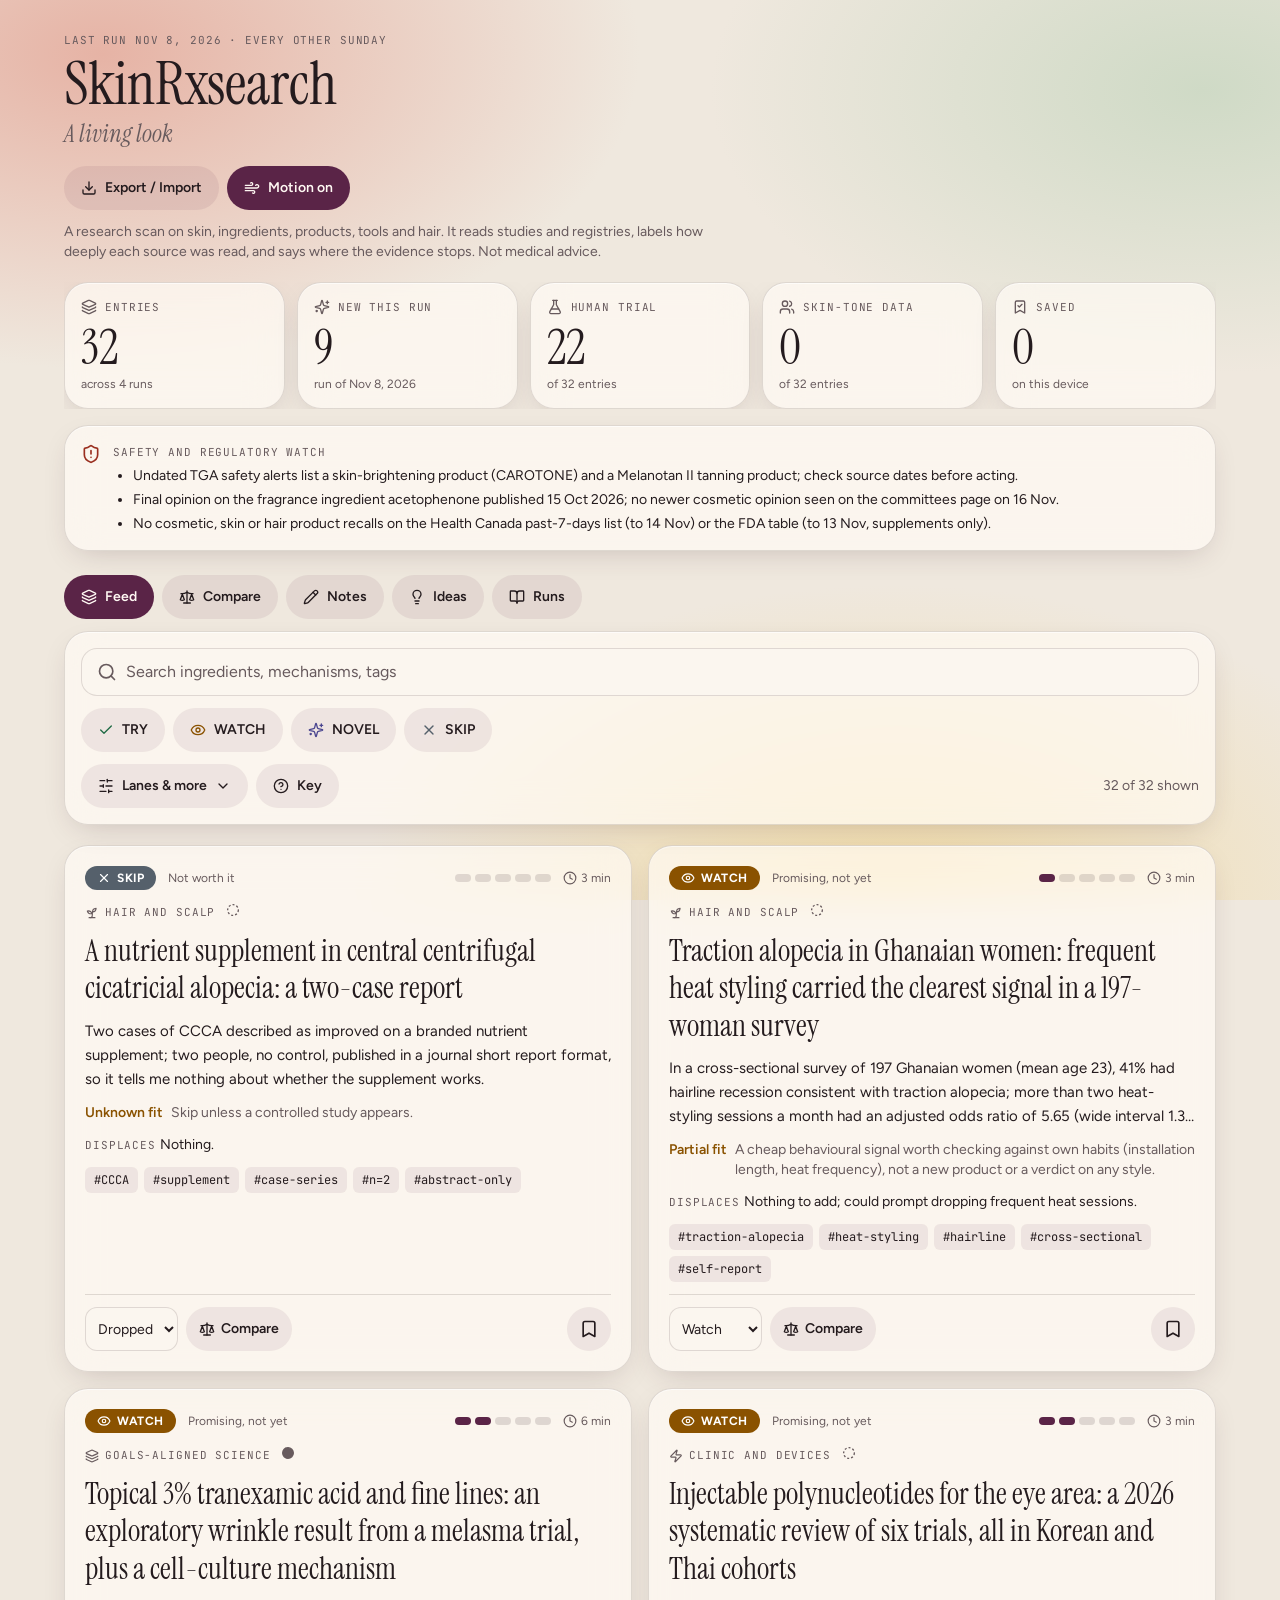
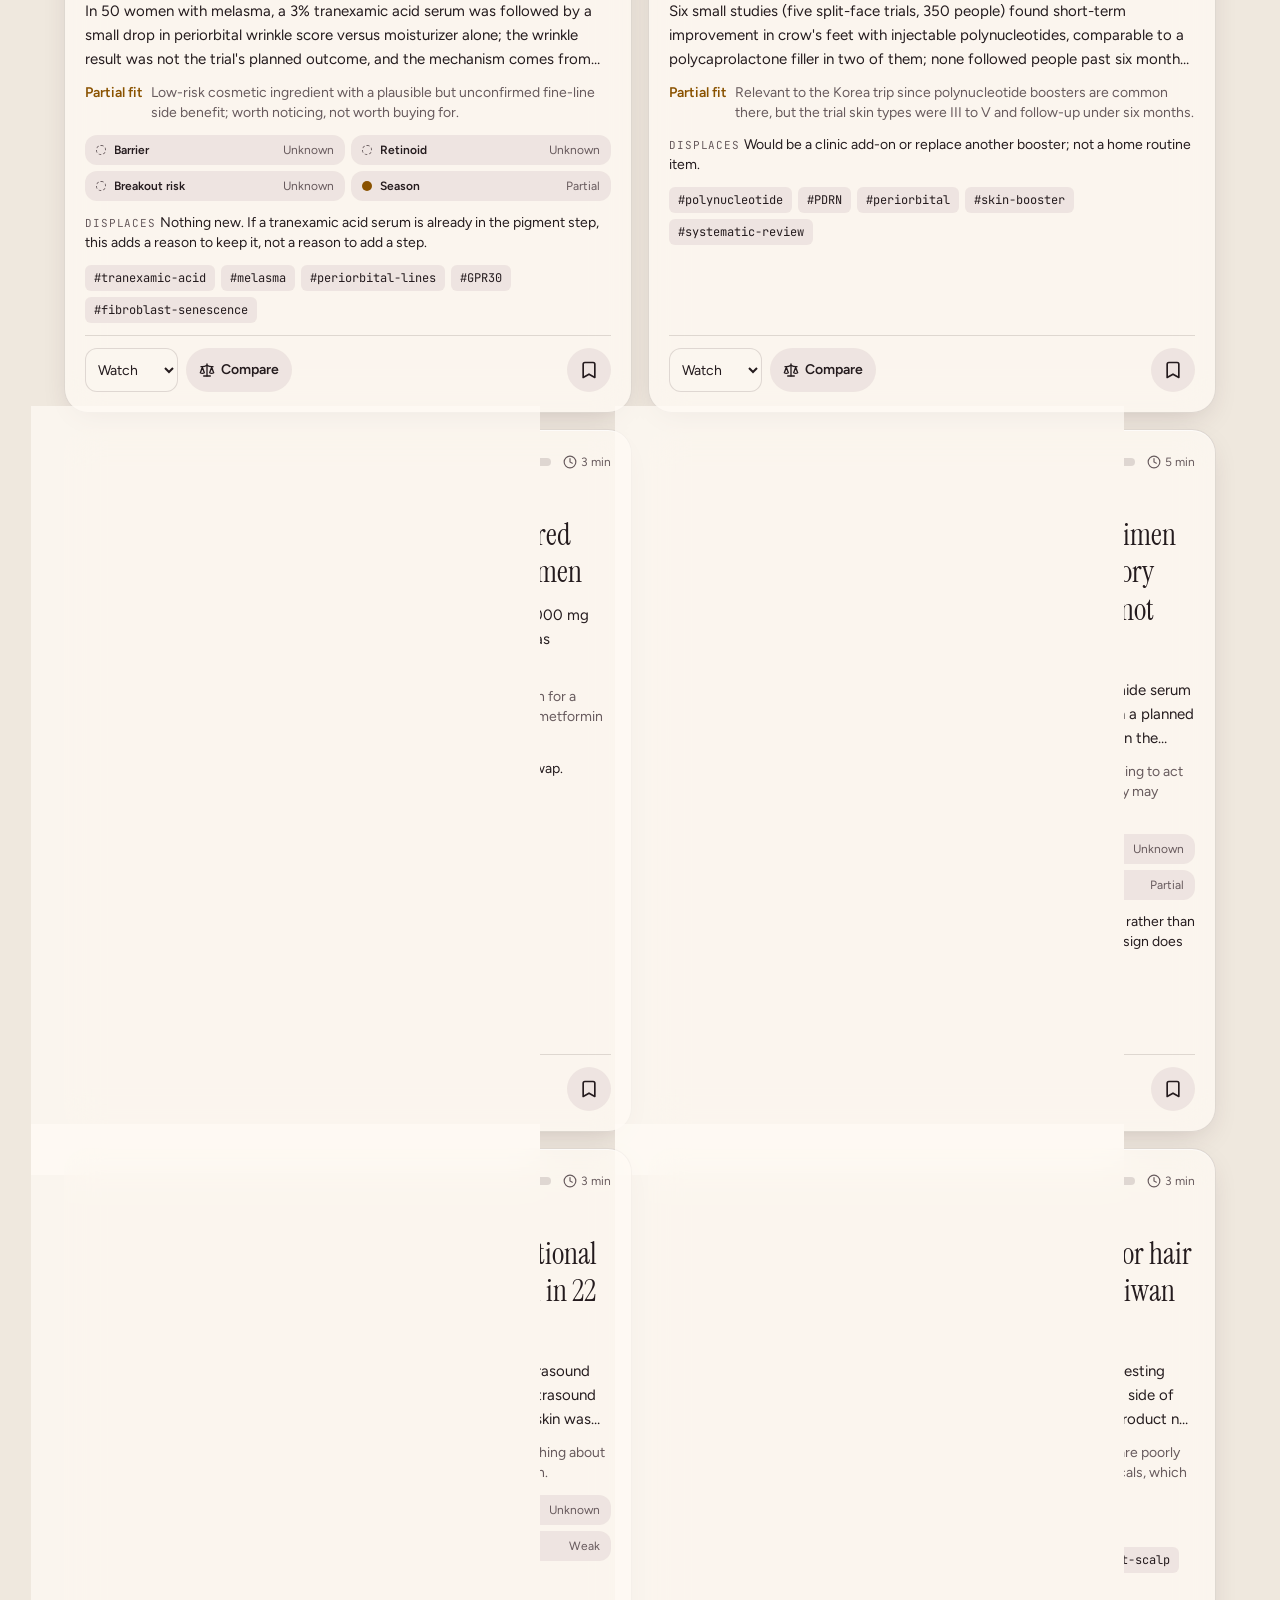
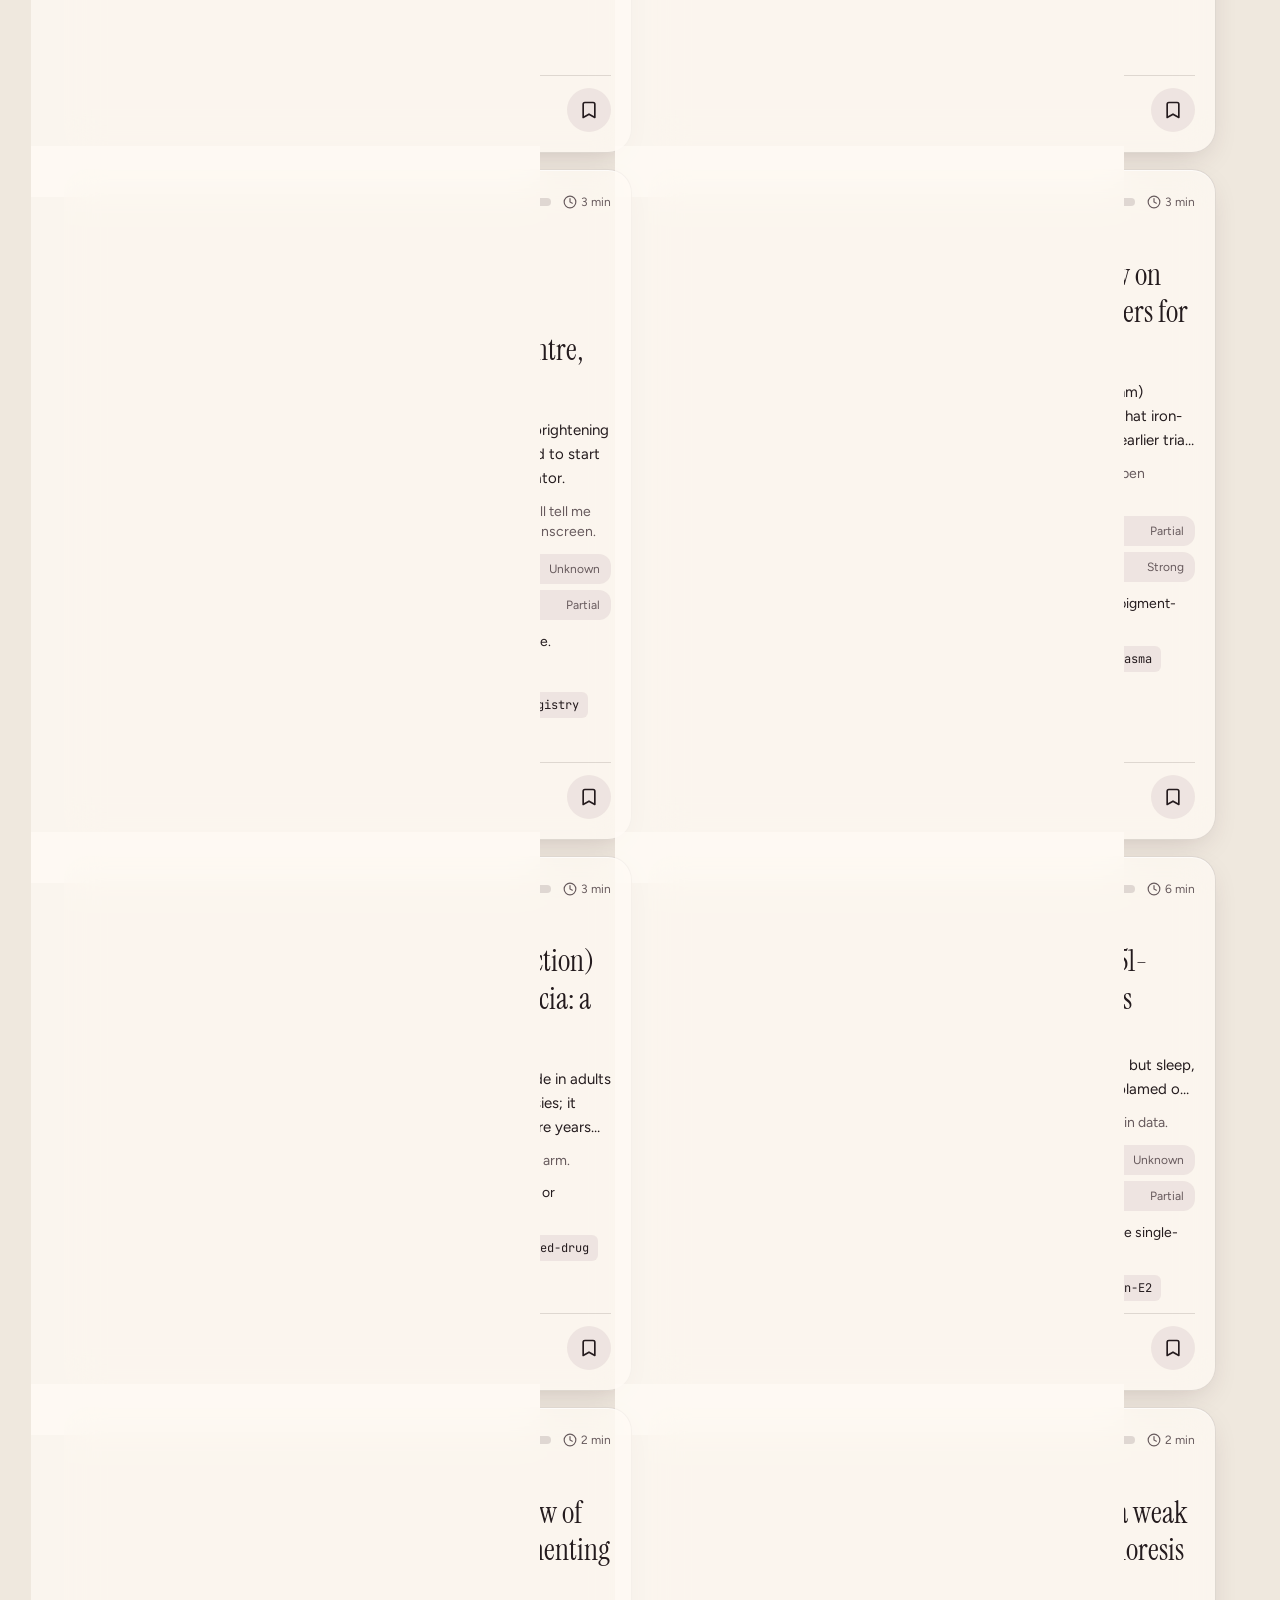
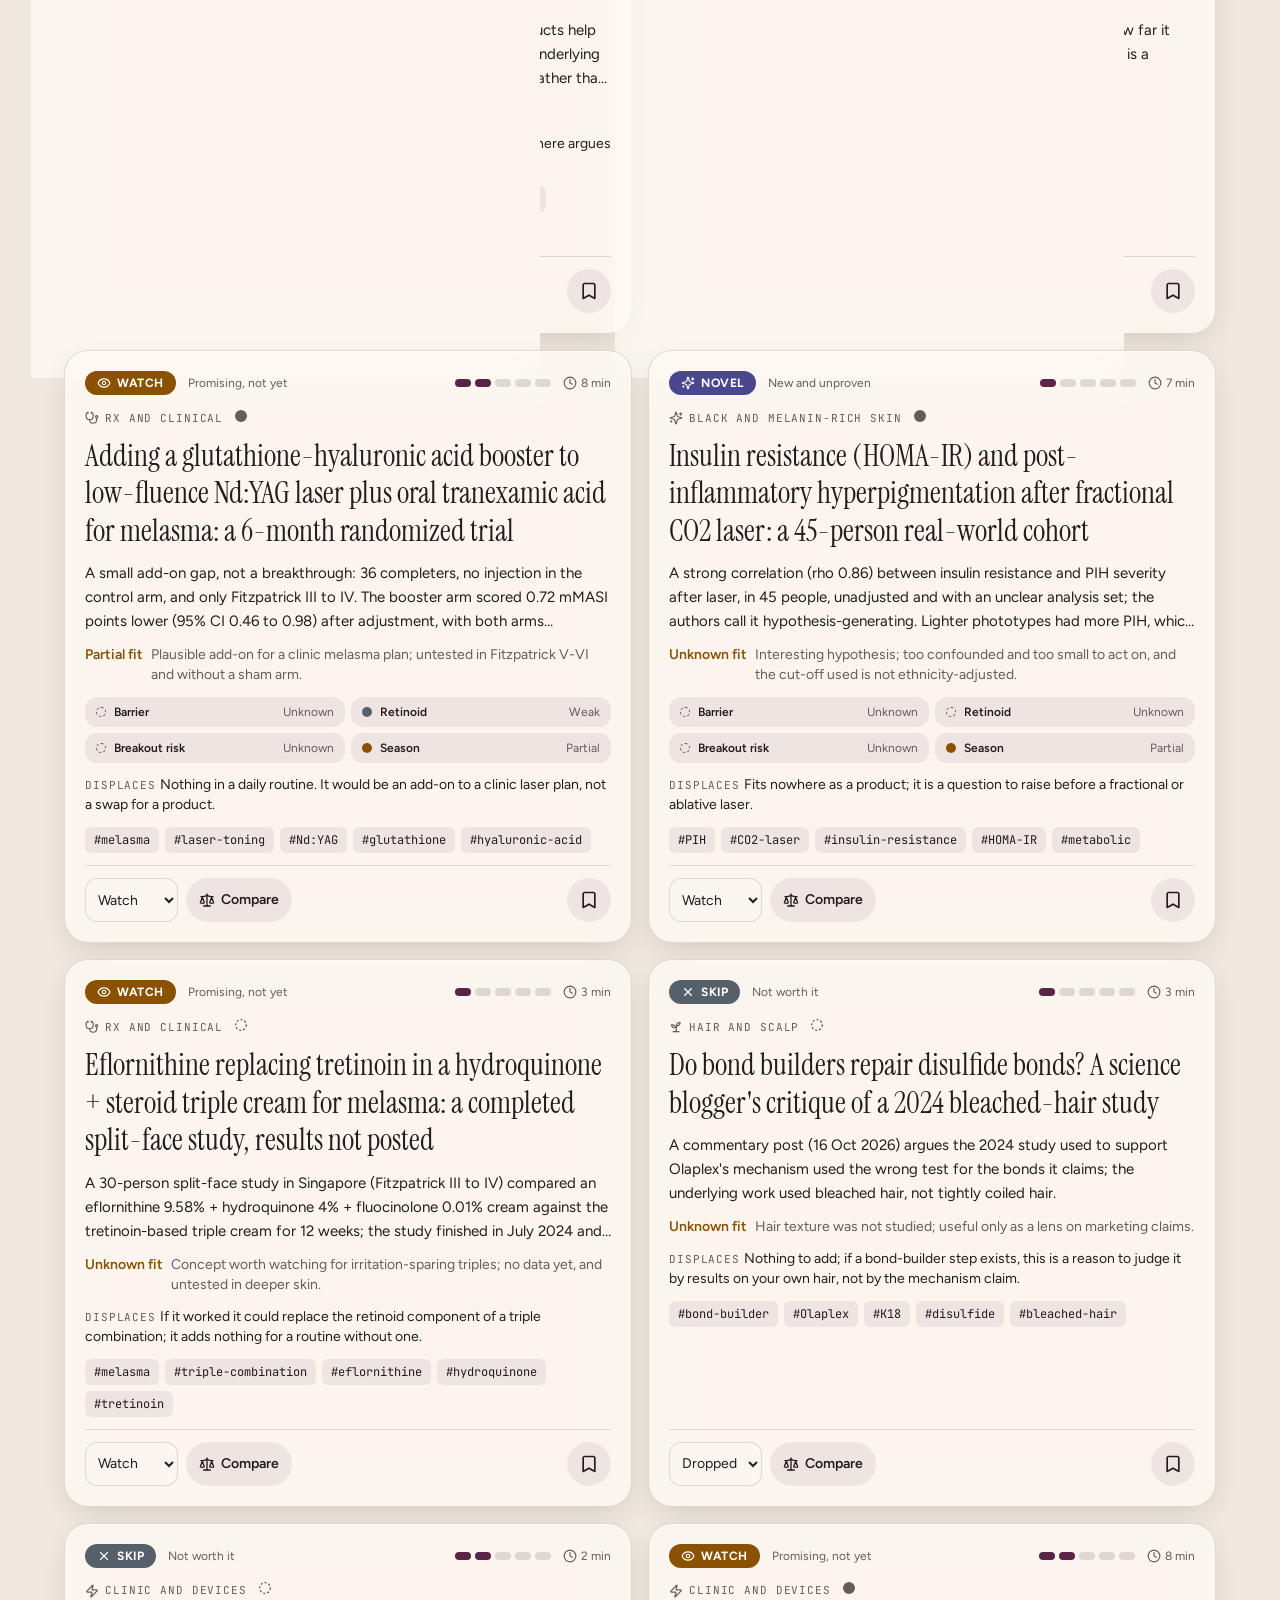
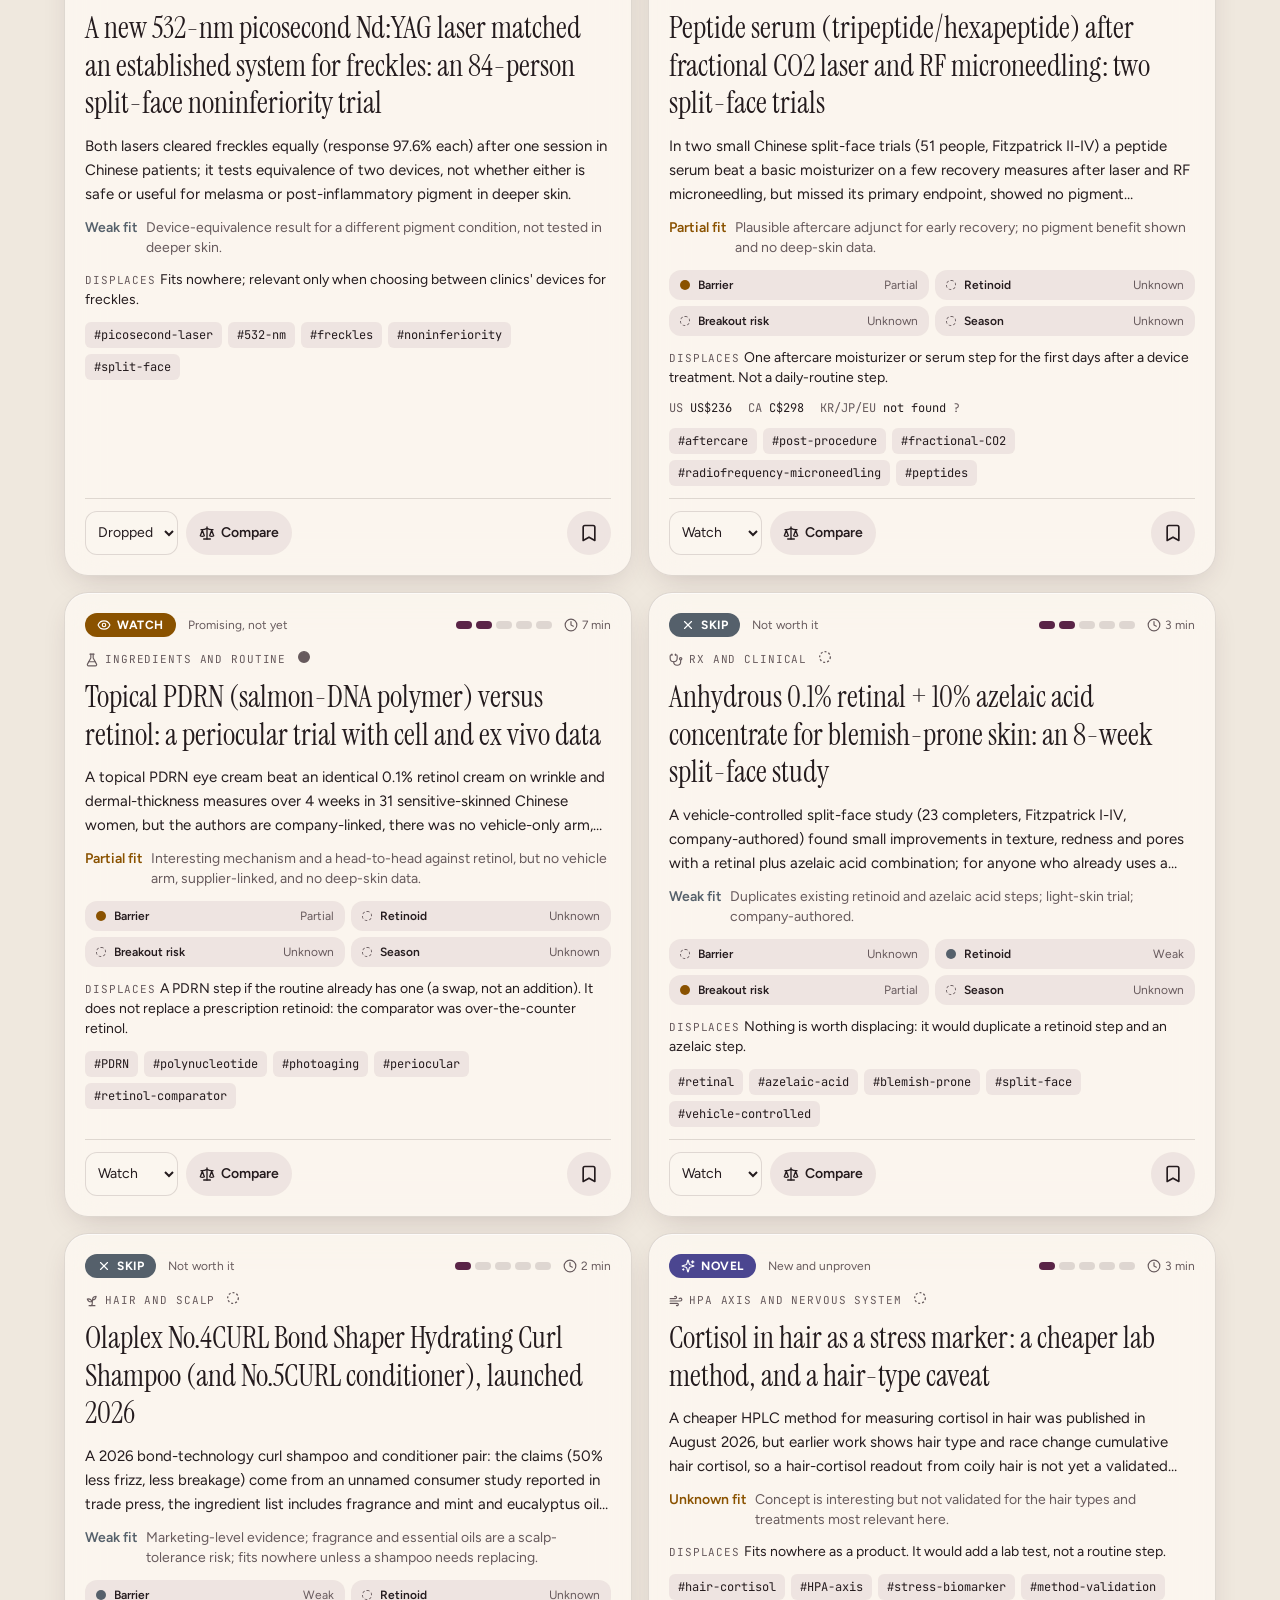
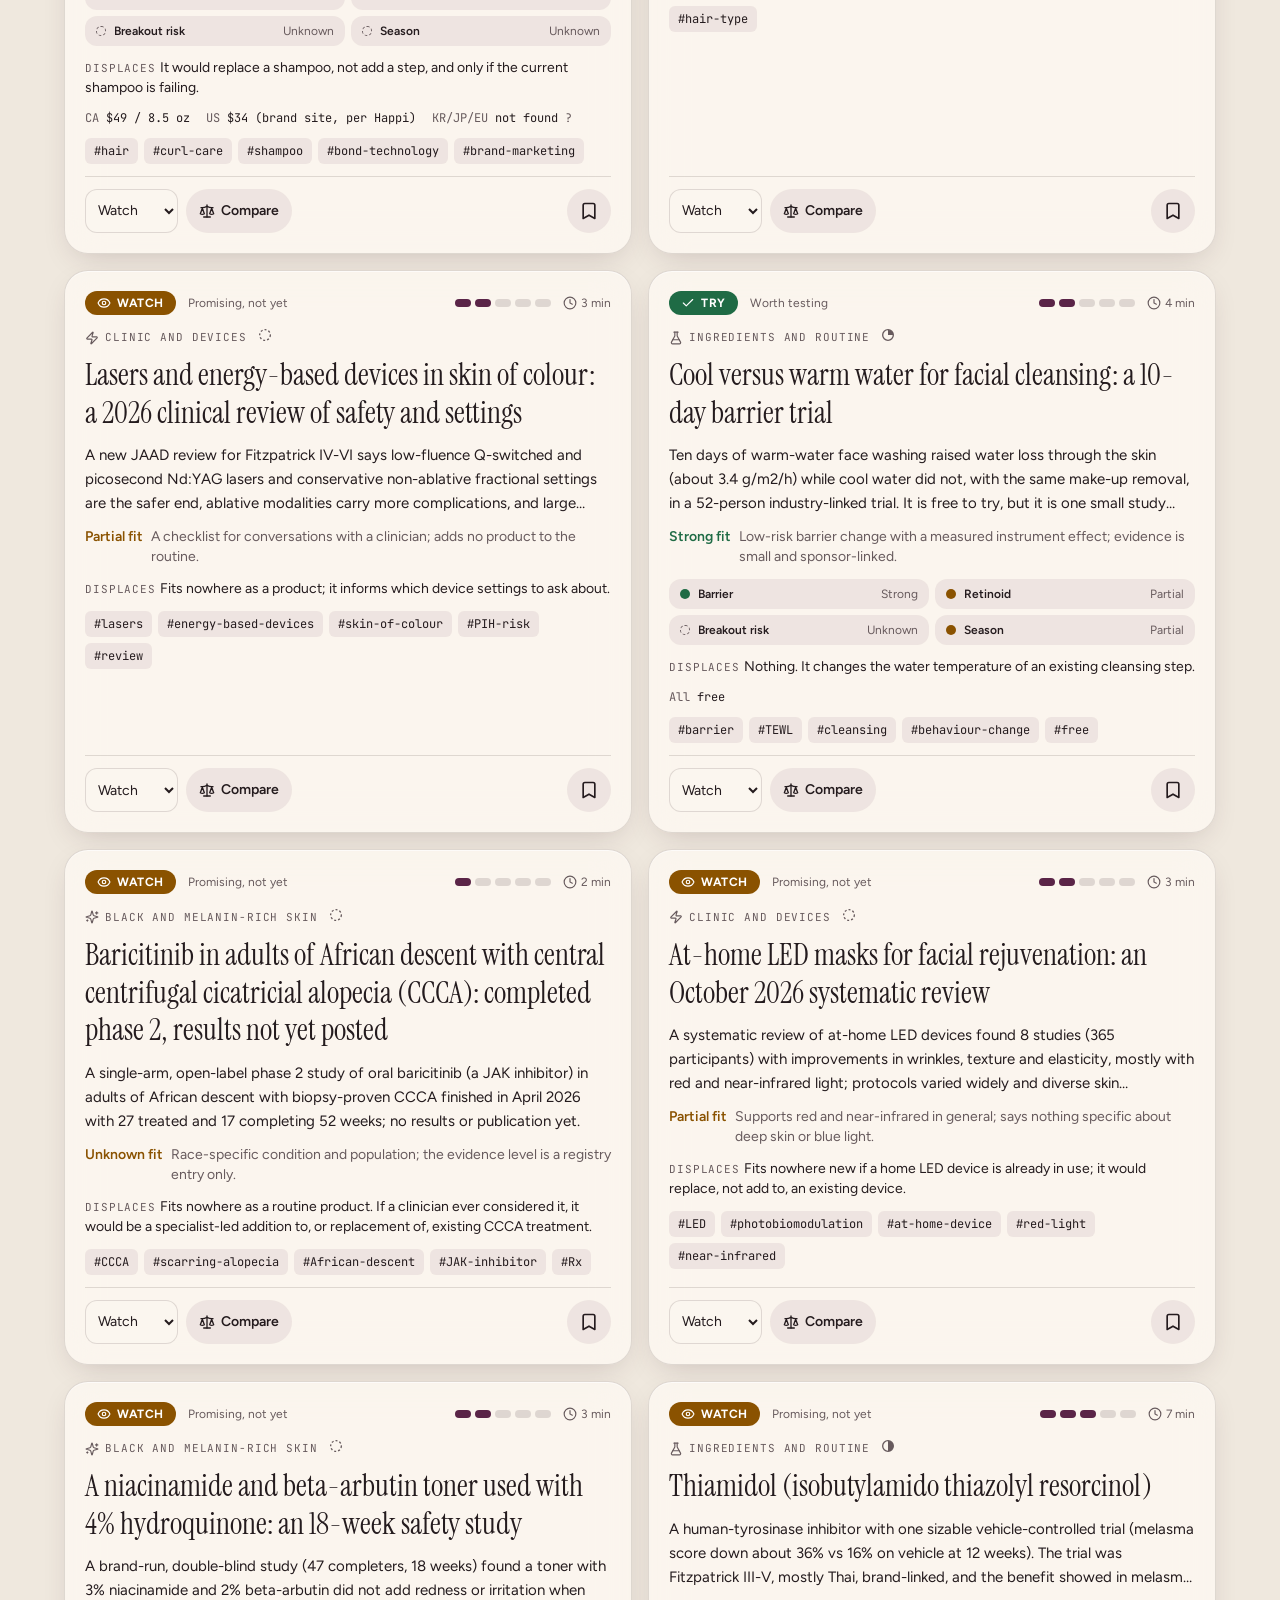
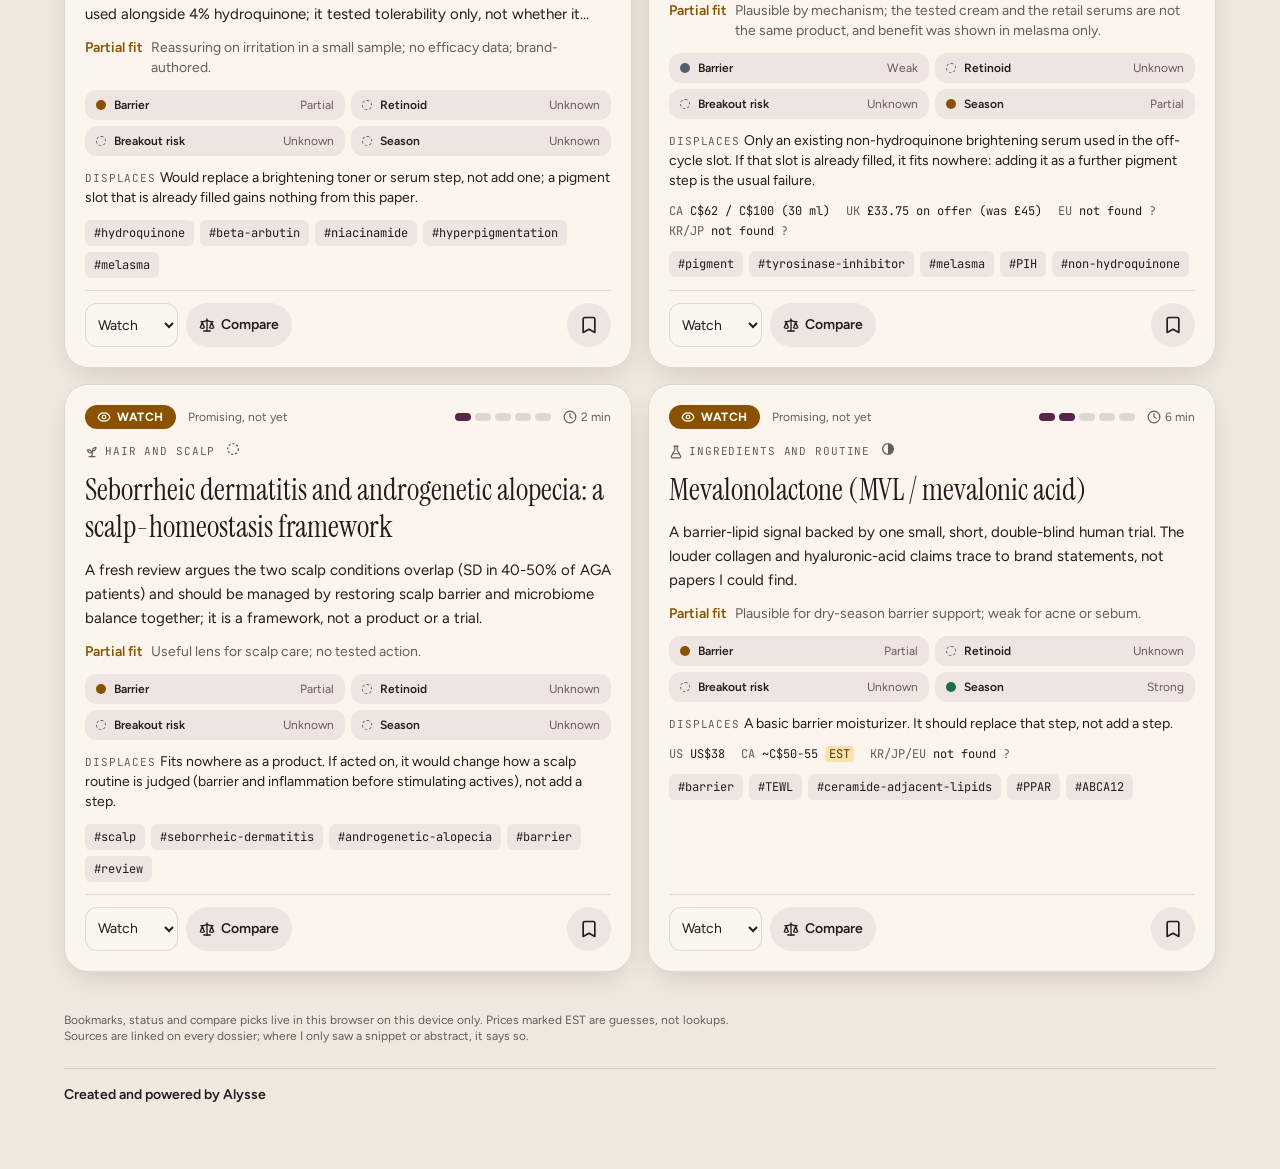
==== commit 77d295d2: "Ideas lines: keep travel detail out of public site text Co-Authored-By: Claude Sonnet 5.5 <noreply@a" ====
--- a/site/index.html
+++ b/site/index.html
@@ -210,7 +210,7 @@
 <div id="toast" class="toast fixed z-[60] left-1/2 -translate-x-1/2 bottom-5 rounded-full glass-solid px-4 py-1 text-sm flex items-center gap-3" style="opacity:0;pointer-events:none;box-shadow:var(--shadow)" role="status" aria-live="polite"></div>
 
 <script>
-window.SRS_META={"siteName": "SkinRxsearch", "tagline": "A living look", "runs": [{"date": "2026-11-08", "note": "Biweekly scan, 8 Nov 2026 (ISO week 45). Nine entries, two full dossiers. Top three: a registered trial of a niacinamide and bioceramide routine in Black women with facial PIH (NOVEL, no results, no control arm in the record), a topical tranexamic acid exploratory result on early fine lines (WATCH, post hoc, small), and a registered Fitzpatrick IV to VI trial of a brightening serum (NOVEL, brand collaborator). Hair: a Ghanaian traction alopecia survey flags frequent heat styling (WATCH); a two-case supplement report is SKIP. Coverage limit: every source URL listed in the task was blocked by the fetch permission layer, so literature came from PubMed and ClinicalTrials.gov, and regulators only through search titles. No product page was opened. Prior Watch items were not re-checked individually. Follow-up 16 Nov: web fetches worked in an interactive session where the fetch prompts were approved by hand (the skip-approvals setting is untested); regulators now read (no new cosmetic recalls at Health Canada or FDA; TGA lists two skin-product warnings), Vinoperfect ingredients and price added, deploy confirmed through Netlify.", "entries": 9, "deep": 2, "appendix": "# [RUN APPENDIX] Coverage, source test and checks, 2026-11-08\n\n## Source test (real calls this run; nothing is claimed as covered without one)\nUnattended note: all 29 URLs listed in the task prompt were attempted once through a fetch subagent. Every one returned PROVENANCE_REQUIRED (\"permission request not answered in time\"); this is a permission-layer timeout, not a 429, robots block or empty result. None were retried or worked around. Registries and regulators were reached through the PubMed and ClinicalTrials.gov tools and site-scoped web search (titles and URLs only).\n\n| Source | Result | Detail |\n|---|---|---|\n| PubMed (MCP) | reached | 11 searches; metadata and abstracts read for 14 records; PMC full text for 1 paper (Lin 2026) |\n| ClinicalTrials.gov (MCP) | reached | 3 searches (hyperpigmentation, alopecia); full records read for NCT07618572, NCT07896486, NCT06845540 |\n| Europe PMC, Crossref, J-STAGE, KoreaMed, EU Clinical Trials Register (listed URLs) | blocked | PROVENANCE_REQUIRED, one attempt each, no retry |\n| EU CTIS, ISRCTN, ANZCTR, UMIN, ChiCTR, CiNii, medRxiv, bioRxiv, SSRN, Google Patents, PMDA (listed URLs) | blocked | PROVENANCE_REQUIRED |\n| Health Canada recalls, health-products.canada.ca, FDA recalls, TGA, EU health committees (listed URLs) | blocked | PROVENANCE_REQUIRED. Health Canada recall page titles surfaced through site-scoped search only; dates not read |\n| Cosmetics Design Asia/Europe, Premium Beauty News, Olive Young, Hwahae, @cosme, Sephora, Boots (listed URLs) | blocked | PROVENANCE_REQUIRED |\n| Web search (standard) | reached | Korean clinic launches (trade and clinic blogs, titles only, nothing opened), Caudalie product search (retail titles, nothing opened), Derm Brief and Lab Muffin searches (no usable recent items) |\n| Retailer and brand pages for named products | not opened | No product page was opened this run; ingredient lists and prices are therefore not verified |\n\n## Lane coverage checklist\n- HPA axis / nervous system: PubMed searched twice (stress, cortisol, HRV with skin and hair outcomes; stress and sleep trials in acne, psoriasis, atopic dermatitis). Results were mostly off-topic; titles were not triaged beyond the first records. Searched, nothing worth listing; this lane is the thinnest of the run.\n- Black and melanin-rich skin: PubMed and ClinicalTrials.gov. Entries: niacinamide and bioceramide regimen registry (dossier), Vinoperfect serum registry, oral metformin melasma registry.\n- Tools and devices: PubMed (laser, microneedling, RF, ultrasound in Asian skin). Entry: microfocused ultrasound plus 1550 nm laser. A photothermal PRP melasma trial surfaced again and was not relisted (already read last run).\n- Clinic and medspa incl. Korean clinics: PubMed plus one web search (titles only). Entry: polynucleotide periorbital review.\n- Hair and scalp: PubMed (3 searches) and ClinicalTrials.gov (alopecia). Entries: Ghana traction alopecia survey, CCCA supplement case series (SKIP), split-scalp laser with exosomes.\n- Goals-aligned science: topical tranexamic acid dossier.\n- Entropy wildcard: tranexamic acid as a possible fine-line ingredient, and the exosome plus laser scalp trial.\n- Rx / OTC / clinical: oral metformin registry; chemotherapy-induced alopecia scoping review surfaced and was not listed (off-lane).\n\n## Watch re-check (prior Watch items)\nA single combined PubMed query for the previous Watch names returned zero hits, which is not a reliable re-check because the combined Boolean query was malformed. Individual re-searches were not repeated this run. Status: not re-checked individually. Exception: the earlier retinal plus azelaic acid concentrate paper (Int J Cosmet Sci 2026) resurfaced in a search; no new data. The baricitinib CCCA trial (NCT07843732) was not re-opened.\n\n## Limits worth knowing\n- Seven of nine entries are abstract-level or registry-level reads. Two dossiers: one full text, one registry record with no results.\n- Safety watch comes from search-result titles, not from opened pages.\n- The Derm Brief, Lab Muffin and Skin Spectrum Weekly were searched but not fetched; no leads taken from them.\n\n## Build facts\nBuild printed no Tailwind fallback message and only the line 'built 32 entries'; I did not confirm whether npx compiled or cached CSS was used. RDKit was not installed and was not needed (no ingredient structures this run). Build output: 32 entries total (9 new).\n\n\n---\n# Addendum 2026-11-16 (follow-up pass, interactive session; Alysse approved the fetch prompts as they appeared)\nThe 8 Nov run could not fetch any web page. This pass re-ran the gaps.\n\n## Source test, re-run 2026-11-16 (one fetch each, 17 URLs, none returned PROVENANCE_REQUIRED)\n| Source | Result | Detail |\n|---|---|---|\n| Live batch file | reached | Batch page loaded and lists the nine 8 Nov entries |\n| Live site home page | reached, shell only | Page text is a JavaScript app shell; entries not visible to a fetch. Deploy confirmed instead through Netlify: deploy of commit 4d31a5e, state ready, published 2026-11-08 13:20 UTC |\n| Europe PMC REST | reached | 271,728 hits for \"skin barrier\"; newest top hit 2026-10-28 |\n| Crossref | reached | 540,544 results; top hit a 2005 book chapter |\n| EU Clinical Trials Register | reached | 530 results; page also shows contradictory \"no match\" boilerplate |\n| J-STAGE | reached, truncated | 173,158 results; first result 2012 |\n| KoreaMed | reached | 315 results |\n| Health Canada recalls | reached | Past-7-days list only (to 14 Nov): no cosmetic, skin or hair recalls |\n| FDA recalls | reached | To 13 Nov: supplements only, no cosmetics |\n| TGA safety alerts | reached | Undated list: CAROTONE skin-brightening product warning; Melanotan II tanning product warning |\n| EU scientific committees | reached | Newest SCCS final opinion: acetophenone, 15 Oct 2026 |\n| Premium Beauty News, Cosmetics Design Asia, Olive Young, Sephora, Boots | reached, thin | Headlines or promo pages only; Boots page promo dates look stale; nothing used as evidence |\n| Caudalie Canada and Sephora Canada product pages | reached | Ingredient list and price read (see the Vinoperfect entry) |\nNot re-tried: EU CTIS, ISRCTN, ANZCTR, UMIN, ChiCTR, CiNii, medRxiv, bioRxiv, SSRN, Google Patents, PMDA, health-products.canada.ca, Hwahae, @cosme (not in this pass).\nCorrection: an earlier product search had opened a Caudalie glycolic essence page, which is a different product from the trial serum; it was not used.\n\n## Watch re-check (separate searches, abstracts read where noted)\n- Mevalonolactone: only new item is an industrial production review (Eng Microbiol, published Dec 2025, abstract read). No new skin evidence found.\n- Thiamidol: a melasma-in-vitiligo Delphi consensus (Pigment Cell Melanoma Res, Nov 2026, abstract read) lists thiamidol among safer lightening options; consensus opinion, not efficacy data. A cosmetic molecular-targets review (Molecules, Aug 2026, abstract read) mentions it. No new trial found.\n- Baricitinib CCCA (NCT07843732): still completed; 27 treated, 17 completed day 365; no results posted.\n- Tranexamic acid and glutathione with melasma: a preclinical tranexamic acid and resveratrol microneedle patch in mice (Biomater Sci, 12 Nov 2026, abstract read). Not an update to the clinical trial entries.\n- GLP-1 and hair: a Dermatologic Surgery practice review on GLP-1 therapy across menopause (10 Nov 2026, abstract read). Not trial data.\n- PDRN: searched; the one hit opened was off-topic (a psoriasis rat model). Not conclusive for PDRN versus retinol.\n- Searched but not triaged (hits returned, titles not opened): TriHex peri-procedural serum, home LED devices, hydroquinone toner safety, scalp seborrheic dermatitis and androgenetic alopecia framework, 532 nm picosecond, eflornithine and triple cream in melasma, insulin resistance and pigmentation, cool-water facial washing. The visible-light search was rate limited and not repeated. PubMed date filters did not narrow these well, so \"no change found\" is not claimed for them.\n\n## Still weak\nSeven of nine entries remain abstract or registry reads. The HPA-axis lane was not re-searched.\n"}, {"date": "2026-11-03", "note": "Manual run, 3 Nov 2026 (the scheduled firing fell on an even week). Ten entries, three full dossiers. Top three: a melasma trial adding glutathione-hyaluronic acid injection to laser and oral tranexamic acid (WATCH, no sham arm, small completer set), a cross-sectional link between insulin resistance and post-laser pigmentation (NOVEL, confounded by skin type), and a visible-light pigmentation review (TRY, abstract only). Also a tirzepatide pilot in scarring alopecia (NOVEL, registry only). Not reached: KoreaMed and one Health Canada subdomain; several registries were landing pages only. Device-lane hits were not all triaged. The prior Watch items were re-searched: no change found.", "entries": 10, "deep": 3, "appendix": "# [RUN APPENDIX] Coverage, source test and checks, 2026-11-03\n\n## Run note\nThe scheduled firing on 1 Nov 2026 fell on an even ISO week and stopped by design. This run was started manually on 3 Nov 2026 and is a full scan.\n\n## Source test (real calls this run)\n\n| Source | Result | Detail |\n|---|---|---|\n| PubMed (MCP) | reached | Multiple searches across all lanes plus article metadata; abstracts read; PMC full text for the three dossier papers |\n| ClinicalTrials.gov (MCP) | reached | Searches for melasma, alopecia, CCCA; records read for NCT07876323, NCT07734870, NCT07843732 |\n| Crossref API | reached | First attempt rate limited, retry worked |\n| Europe PMC REST | reached | First attempt rate limited, worked on retry |\n| J-STAGE, EU Clinical Trials Register, PMDA, EU health committees | reached | Pages loaded; nothing listed from them |\n| Health Canada recalls | reached | Recall pages read (Renpure scalp products, 5 Jun 2026; Maison Luce serum, 18 Feb 2026). Landing page to 30 Oct showed no cosmetic recalls |\n| FDA recalls | reached | Landing page to 30 Oct showed no cosmetic recalls |\n| TGA | reached | Counterfeit Botox import notice (undated page) |\n| EU SCCS | reached | Final opinions on acetophenone and heliotropin (15 Oct 2026); pending mandates noted |\n| Sephora, Boots, Hwahae, @cosme | partial | Landing pages only; no product comparisons made |\n| ISRCTN, ANZCTR, UMIN, ChiCTR, CiNii, medRxiv, bioRxiv, SSRN, Google Patents, EU CTIS | landing only | Landing pages loaded; registry searches were not run |\n| KoreaMed | unreliable | Returned \"0 results / unusually high traffic\"; not retried |\n| health-products.canada.ca | failed | Client error |\n| Cosmetics Design | thin | Undated or thin results |\n| CRIS, KCI, RISS, KIPRIS | not retried | Not attempted this run |\n\n## Lane coverage checklist\n- HPA axis / nervous system: PubMed searched twice. One entry (sensitive-skin lifestyle phenotypes).\n- Black and melanin-rich skin: searched. Entries: melasma combination, insulin resistance and PIH, visible light, eflornithine triple cream.\n- Tools and devices: searched. Six PMIDs from the device search did not return metadata, so those hits were not triaged. Entry: 532 nm picosecond freckles.\n- Clinic and medspa incl. Korean: PubMed plus one WebSearch (titles only). Entries: PDRN iontophoresis model, glutathione/HA/laser/TXA.\n- Hair and scalp: PubMed plus ClinicalTrials.gov. Entries: tirzepatide CCCA pilot, bond-builder commentary.\n- Goals-aligned science: searched. Entry: periocular dermocosmetics review.\n- Entropy wildcard: tirzepatide pilot in scarring alopecia, with the GLP-1 alopecia meta-analysis for context.\n- Rx / OTC: searched. Entry: eflornithine triple cream trial.\n\n## Watch re-check (prior Watch items)\n- Mevalonolactone: no change found.\n- Thiamidol: no change found.\n- Scalp seborrheic dermatitis / androgenetic alopecia framework: no change found.\n- TriHex periprocedural serum: no change found.\n- Topical PDRN versus retinol: no change found. The iontophoresis paper this run is context, not a replication.\n- LED systematic review: no change found.\n- Toner with hydroquinone safety study: no change found.\n- Device review: no change found.\n- Baricitinib CCCA trial (NCT07843732): still completed, no results posted.\n\n## Limits worth knowing\n- Primary iron-oxide sunscreen trials were not found by PubMed search; the visible-light entry's figures are secondhand from a review abstract.\n- Most triage entries are abstract-level reads.\n\n## Build facts\nTailwind compiled via npx (tailwindcss 3.4.17); no cached-CSS fallback message was printed. RDKit was not installed and was not needed: no ingredient structures this run. Build output: 23 entries total (10 new)."}, {"date": "2026-10-25", "note": "Biweekly scan, 25 Oct 2026. Ten entries, three full dossiers. Top three: cool-water face washing (TRY, free but small and sponsor-linked), a peptide serum for laser and microneedling aftercare (WATCH, missed its primary endpoint, no pigment advantage), and topical PDRN versus retinol (WATCH, supplier-linked, no vehicle arm). Hair and scalp: a completed CCCA drug trial in adults of African descent (registry only) and a curl shampoo (SKIP). Coverage limit: registries and regulators were largely reached only through search results because direct fetches of listed addresses were refused when unattended; see the appendix in the Markdown batch. The three earlier Watch items were re-searched: no change found.", "entries": 10, "deep": 3, "appendix": "# [RUN APPENDIX] Coverage, source test and checks, 2026-10-25\n\n## Source test (real calls this run; nothing is claimed as covered without one)\nUnattended note: WebFetch refused every URL that was only listed in the task prompt (error PROVENANCE_REQUIRED, \"permission request not answered\"), but fetched pages whose URLs had come back from a WebSearch result. So registries and regulators were reached through site-scoped WebSearch (titles and URLs only) and then fetched where a result URL was returned.\n\n| Source | Result | Detail |\n|---|---|---|\n| PubMed (MCP) | reached | 16 searches and article metadata; abstracts read; PMC full text for 2 papers |\n| ClinicalTrials.gov (MCP) | reached | 2 searches (skin, alopecia); 1 full record read (NCT07843732) |\n| Europe PMC REST (listed URL) | blocked | WebFetch PROVENANCE_REQUIRED, retried once, same error. Not an HTTP 429 this time. Europe PMC also surfaced through search results only |\n| Crossref API (listed URL) | blocked | WebFetch PROVENANCE_REQUIRED; one attempt |\n| J-STAGE search, KoreaMed search, EU Clinical Trials Register (listed URLs) | blocked | PROVENANCE_REQUIRED. Site-scoped WebSearch returned KoreaMed Synapse and J-STAGE article pages (titles only, not read) |\n| EU CTIS, ISRCTN, ANZCTR, UMIN, ChiCTR, CiNii, PMDA, Google Patents (listed URLs) | blocked | PROVENANCE_REQUIRED. Site-scoped WebSearch returned ISRCTN PDFs and a ChiCTR record (titles only, not read); nothing returned for the others |\n| medRxiv, bioRxiv, SSRN | blocked / partial | Listed URLs PROVENANCE_REQUIRED. WebSearch returned bioRxiv preprint titles (not read); medRxiv and SSRN nothing |\n| Health Canada recalls | reached | Listed landing URL blocked; two recall pages reached via search results (RELLET spray, 5 Aug 2026; Truly Tallow, 21 Jan 2026) |\n| FDA recalls | partial | Listed URL blocked; search returned guidance pages and one 2026 warning-letter title (not read); no skincare recall confirmed |\n| TGA | partial | Search returned pages; the 4-MBC safety review PDF was robots-blocked on fetch |\n| EU SCCS | reached | Opinions page fetched via search result; newest opinion listed was 30 April 2026 (the page may be behind: an earlier run saw a 30 July 2026 request) |\n| Cosmetics Design Asia / Europe, Premium Beauty News | partial | Premium Beauty News headlines via search; one article read (supplier claim). Cosmetics Design not reached |\n| Olive Young Global | partial | Search returned product pages (not opened); Hwahae and @cosme returned nothing |\n| Sephora (Canada) | reached | Olaplex curl shampoo page read |\n| Boots | not reached | No search result and listed URL blocked |\n| Retailer pages for named products | reached | Canyon Ranch (US) and BeautySense.ca (CA) for the peptide serum, Sephora Canada for the curl shampoo |\n\n## Lane coverage checklist\n- HPA axis / nervous system: PubMed searched 3 ways (stress and skin interventions; ashwagandha, vagus nerve or HRV with skin; psychodermatology RCTs). Results were mostly off-topic; one lead worth listing (hair cortisol, entry 7). Otherwise searched, nothing worth listing.\n- Black and melanin-rich skin: PubMed (skin of colour trials), ClinicalTrials.gov, hair and scalp searches. Entries: CCCA registry, toner-with-hydroquinone safety study, device review.\n- Tools and devices: PubMed (energy devices, LED and microcurrent). Entries: device review, LED systematic review. Microcurrent: searched, nothing worth listing.\n- Clinic and medspa incl. Korean clinics: PubMed (PDRN, exosome, microneedling, RF, laser in Asian skin), one WebSearch on new Korean clinic skin-booster launches (titles only, nothing opened). Entries: peptide aftercare serum, PDRN. Platelet-rich plasma for melasma (photothermal vs conventional PRP, 26 women, both arms PRP, no difference in mMASI) was read at abstract level and not listed.\n- Hair and scalp / 3C-4A-4B hair products: PubMed x3, ClinicalTrials.gov (alopecia), WebSearch (curl and bond products). Entries: CCCA registry, curl shampoo. Hair-loss registry hits that were pharmaceutical (alopecia areata JAK programmes) were not listed.\n- Goals-aligned science: PDRN, retinal plus azelaic acid, toner study.\n- Entropy wildcard: hair as a cortisol record (entry 7), plus cool-water cleansing as a zero-cost behaviour change.\n- Rx / OTC / clinical: CCCA registry, retinal plus azelaic acid, hydroquinone-combination safety study. Not listed: a trade-press supplier claim (Debut's DermCeutical PNar, Premium Beauty News, 19 Sep 2026: 0.45% use level, claimed 97% improved over 12 weeks, no sample size or design given; labelled supplier marketing).\n\n## Watch re-check (prior Watch items)\n- Mevalonolactone: PubMed re-searched on 25 Oct 2026. No new skin trial or paper found. No change found.\n- Thiamidol: PubMed re-searched. The multi-country real-world regimen study is already in the earlier entry. A Delphi consensus on melasma treatment in vitiligo surfaced (Pigment Cell Melanoma Res, 2026) but is not efficacy data. No change found.\n- Scalp seborrheic dermatitis and androgenetic alopecia framework: PubMed re-searched. Only the already-cited review surfaced. No change found.\n\n## Build facts\nTailwind compiled via npx (tailwindcss 3.4.17; no cached-CSS fallback message was printed). RDKit was not installed and was not needed: no ingredient structure drawing was made this run. Build output: 13 entries total (10 new), site/index.html about 300 KB.\n"}, {"date": "2026-10-12", "note": "Prototype run, extended. Three entries: the mevalonolactone dossier, a thiamidol dossier (ingredient lists and prices read from retailer pages, full text read for the main trial), and a scalp-condition framework (triage). Built before the scheduled scan starts on 25 October, so coverage is narrow.", "entries": 3, "deep": 2, "cover": {"url": "https://images.unsplash.com/photo-1783273234702-aeae299eded8?fm=jpg&q=75&w=1800&auto=format&fit=crop", "alt": "Ripples spreading across water", "credit": "Emanuel Haas", "creditUrl": "https://unsplash.com/@dermanuskript", "pos": "50% 50%"}}], "safetyWatch": [{"region": "Australia (TGA)", "text": "Undated TGA safety alerts list a skin-brightening product (CAROTONE) and a Melanotan II tanning product; check source dates before acting."}, {"region": "EU (SCCS)", "text": "Final opinion on the fragrance ingredient acetophenone published 15 Oct 2026; no newer cosmetic opinion seen on the committees page on 16 Nov."}, {"region": "Canada (Health Canada) and US (FDA)", "text": "No cosmetic, skin or hair product recalls on the Health Canada past-7-days list (to 14 Nov) or the FDA table (to 13 Nov, supplements only)."}], "safetyNote": "Read on 16 Nov 2026: Health Canada recalls (7-day window only), FDA recalls (to 13 Nov), TGA (undated list), EU scientific committees. Not read: Korea MFDS, Japan PMDA, health-products.canada.ca. Older Health Canada hair-product recalls seen only as search titles with no dates were dropped. This is not a clean bill of health."};window.SRS_ENTRIES=[{"id": "2026-11-08-xtresse-supplement-ccca-case-series", "run": "2026-11-08", "title": "A nutrient supplement in central centrifugal cicatricial alopecia: a two-case report", "lane": "Hair and scalp", "verdict": "SKIP", "depth": "triage", "headline": "Two cases of CCCA described as improved on a branded nutrient supplement; two people, no control, published in a journal short report format, so it tells me nothing about whether the supplement works.", "evidenceTier": "Case series (n=2), abstract read", "evidenceScore": 0, "evidenceScale": 5, "fit": "Hair lane: Unknown. Population is right (CCCA) but n=2 cannot support a decision.", "displaces": "Nothing.", "readMinutes": 3, "regions": ["Unknown (product availability not checked)"], "tags": ["CCCA", "supplement", "case series", "n=2", "abstract only"], "status": "Dropped", "estimateNote": "Prices marked EST are my guesses, not looked up.", "cost": [{"label": "All markets", "value": "not found", "kind": "unknown"}], "buzzCheck": "Prices not looked up; cannot judge whether price tracks evidence.", "summaryPoints": ["Observation (abstract read): Two CCCA cases treated with a branded nutrient supplement with 'notable improvement' reported. No dose, duration, controls or objective measures in the abstract.", "Inference: any improvement is within the range of natural variation and concurrent treatment, which the abstract does not describe.", "Limits: abstract only; funding and conflicts not stated."], "humanTrial": false, "toneData": "Not stated", "fitRating": "Unknown", "fitLine": "Skip unless a controlled study appears.", "priceStrip": [{"m": "All", "v": "not found", "k": "unknown"}], "timeline": "Not stated", "fitAxes": [{"axis": "Barrier", "rating": "Unknown", "why": "Not assessed."}, {"axis": "Retinoid", "rating": "Unknown", "why": "Not addressed."}, {"axis": "Breakout risk", "rating": "Unknown", "why": "Not assessed."}, {"axis": "Season", "rating": "Unknown", "why": "Not addressed."}], "links": [{"label": "Desta 2026, J Drugs Dermatol (DOI)", "url": "https://doi.org/10.36849/JDD.9319"}, {"label": "PubMed", "url": "https://pubmed.ncbi.nlm.nih.gov/42976830/"}], "suggests": "Nothing to try here. The spark is the gap: a controlled study of supplements in CCCA doesn't exist yet.", "md": "# [ENTRY] A nutrient supplement in central centrifugal cicatricial alopecia: a two-case report\n- **Verdict:** SKIP | **Lane:** Hair and scalp | **Run:** 2026-11-08\n- **Evidence:** 0 of 5. Case series (n=2), abstract read\n- **Human trial:** none found | **Skin-tone data:** Not stated\n- **Tags:** CCCA, supplement, case series, n=2, abstract only\n\n## EXECUTIVE SUMMARY\nTwo cases of CCCA described as improved on a branded nutrient supplement; two people, no control, published in a journal short report format, so it tells me nothing about whether the supplement works.\n- Observation (abstract read): Two CCCA cases treated with a branded nutrient supplement with 'notable improvement' reported. No dose, duration, controls or objective measures in the abstract.\n- Inference: any improvement is within the range of natural variation and concurrent treatment, which the abstract does not describe.\n- Limits: abstract only; funding and conflicts not stated.\n\n## FIT AND REPLACEMENT LOGIC (my judgment, not a measurement)\n- **Fit for you:** Unknown Hair lane: Unknown. Population is right (CCCA) but n=2 cannot support a decision.\n- **Barrier:** Unknown. Not assessed.\n- **Retinoid:** Unknown. Not addressed.\n- **Breakout risk:** Unknown. Not assessed.\n- **Season:** Unknown. Not addressed.\n- **What it displaces:** Nothing.\n\n## COST AND MARKETS\n- **All markets** (unknown): not found\n- **Buzz check:** Prices not looked up; cannot judge whether price tracks evidence.\n\n## SOURCES\n- [Desta 2026, J Drugs Dermatol (DOI)](https://doi.org/10.36849/JDD.9319)\n- [PubMed](https://pubmed.ncbi.nlm.nih.gov/42976830/)\n"}, {"id": "2026-11-08-traction-alopecia-ghana-heat-styling-risk", "run": "2026-11-08", "title": "Traction alopecia in Ghanaian women: frequent heat styling carried the clearest signal in a 197-woman survey", "lane": "Hair and scalp", "verdict": "WATCH", "depth": "triage", "headline": "In a cross-sectional survey of 197 Ghanaian women (mean age 23), 41% had hairline recession consistent with traction alopecia; more than two heat-styling sessions a month had an adjusted odds ratio of 5.65 (wide interval 1.35 to 23.6), while keeping one style over six weeks was not significant.", "evidenceTier": "Cross-sectional survey, abstract read; full text not opened", "evidenceScore": 1, "evidenceScale": 5, "fit": "Hair lane: Partial. Population is African women; hair type is not stated in the abstract, and survey data show association, not cause.", "displaces": "Nothing to add; could prompt dropping frequent heat sessions.", "readMinutes": 3, "regions": ["Ghana (survey); not a product"], "tags": ["traction alopecia", "heat styling", "hairline", "cross-sectional", "self-report", "African women", "abstract only"], "status": "Watch", "estimateNote": "Prices marked EST are my guesses, not looked up.", "cost": [{"label": "All markets", "value": "not found", "kind": "unknown"}], "buzzCheck": "Prices not looked up; cannot judge whether price tracks evidence.", "summaryPoints": ["Observation (abstract read): survey in May 2026; 197 women; hairline status rated with the Marginal Traction Alopecia Score; 80 of 197 (40.6%) had recession consistent with traction alopecia.", "Observation: more than two heat-styling sessions per month, aOR 5.65 (95% CI 1.35 to 23.62, p=0.02); age aOR 1.08 per year; style kept more than 6 weeks aOR 1.81 (95% CI 0.59 to 5.60, not significant). Model discrimination was modest (AUROC 0.68).", "Inference: the survey cannot show cause; the wide intervals mean the 5.65 is imprecise. Recall and selection bias are likely in a convenience survey.", "Limits: abstract only; young sample; hair texture not reported in the abstract."], "humanTrial": false, "toneData": "African women (Ghana); hair texture not stated in abstract", "fitRating": "Partial", "fitLine": "A cheap behavioural signal worth checking against own habits (installation length, heat frequency), not a new product or a verdict on any style.", "priceStrip": [{"m": "All", "v": "not found", "k": "unknown"}], "timeline": "Not applicable", "fitAxes": [{"axis": "Barrier", "rating": "Unknown", "why": "Not assessed."}, {"axis": "Retinoid", "rating": "Unknown", "why": "Not addressed."}, {"axis": "Breakout risk", "rating": "Unknown", "why": "Not assessed."}, {"axis": "Season", "rating": "Unknown", "why": "Not addressed."}], "links": [{"label": "Ayugane 2026, Health Sci Rep (DOI)", "url": "https://doi.org/10.1002/hsr2.73442"}, {"label": "PubMed", "url": "https://pubmed.ncbi.nlm.nih.gov/42953661/"}, {"label": "Full text (PMC)", "url": "https://pmc.ncbi.nlm.nih.gov/articles/PMC13715065"}], "suggests": "A cheap experiment: count your heat-styling sessions for a month and see whether you sit above two. Easy to change, easy to track.", "md": "# [ENTRY] Traction alopecia in Ghanaian women: frequent heat styling carried the clearest signal in a 197-woman survey\n- **Verdict:** WATCH | **Lane:** Hair and scalp | **Run:** 2026-11-08\n- **Evidence:** 1 of 5. Cross-sectional survey, abstract read; full text not opened\n- **Human trial:** none found | **Skin-tone data:** African women (Ghana); hair texture not stated in abstract\n- **Tags:** traction alopecia, heat styling, hairline, cross-sectional, self-report, African women, abstract only\n\n## EXECUTIVE SUMMARY\nIn a cross-sectional survey of 197 Ghanaian women (mean age 23), 41% had hairline recession consistent with traction alopecia; more than two heat-styling sessions a month had an adjusted odds ratio of 5.65 (wide interval 1.35 to 23.6), while keeping one style over six weeks was not significant.\n- Observation (abstract read): survey in May 2026; 197 women; hairline status rated with the Marginal Traction Alopecia Score; 80 of 197 (40.6%) had recession consistent with traction alopecia.\n- Observation: more than two heat-styling sessions per month, aOR 5.65 (95% CI 1.35 to 23.62, p=0.02); age aOR 1.08 per year; style kept more than 6 weeks aOR 1.81 (95% CI 0.59 to 5.60, not significant). Model discrimination was modest (AUROC 0.68).\n- Inference: the survey cannot show cause; the wide intervals mean the 5.65 is imprecise. Recall and selection bias are likely in a convenience survey.\n- Limits: abstract only; young sample; hair texture not reported in the abstract.\n\n## FIT AND REPLACEMENT LOGIC (my judgment, not a measurement)\n- **Fit for you:** Partial Hair lane: Partial. Population is African women; hair type is not stated in the abstract, and survey data show association, not cause.\n- **Barrier:** Unknown. Not assessed.\n- **Retinoid:** Unknown. Not addressed.\n- **Breakout risk:** Unknown. Not assessed.\n- **Season:** Unknown. Not addressed.\n- **What it displaces:** Nothing to add; could prompt dropping frequent heat sessions.\n\n## COST AND MARKETS\n- **All markets** (unknown): not found\n- **Buzz check:** Prices not looked up; cannot judge whether price tracks evidence.\n\n## SOURCES\n- [Ayugane 2026, Health Sci Rep (DOI)](https://doi.org/10.1002/hsr2.73442)\n- [PubMed](https://pubmed.ncbi.nlm.nih.gov/42953661/)\n- [Full text (PMC)](https://pmc.ncbi.nlm.nih.gov/articles/PMC13715065)\n"}, {"id": "2026-11-08-topical-tranexamic-acid-periorbital-lines-gpr30", "run": "2026-11-08", "title": "Topical 3% tranexamic acid and fine lines: an exploratory wrinkle result from a melasma trial, plus a cell-culture mechanism", "lane": "Goals-aligned science", "verdict": "WATCH", "depth": "dossier", "headline": "In 50 women with melasma, a 3% tranexamic acid serum was followed by a small drop in periorbital wrinkle score versus moisturizer alone; the wrinkle result was not the trial's planned outcome, and the mechanism comes from fibroblasts in a dish.", "evidenceTier": "Exploratory secondary analysis of an RCT (open label as far as stated) plus in-vitro work; full text read", "evidenceScore": 2, "evidenceScale": 5, "fit": "Pigment-prone skin: Partial. Tranexamic acid is already a pigment-lane ingredient; the new part is a possible fine-line side benefit that has not been confirmed.", "displaces": "Nothing new. If a tranexamic acid serum is already in the pigment step, this adds a reason to keep it, not a reason to add a step.", "readMinutes": 6, "regions": ["Global (cosmetic serums; concentration and claims vary by country)", "Rx tranexamic acid tablets differ by country and are a separate question"], "tags": ["tranexamic acid", "melasma", "periorbital lines", "GPR30", "fibroblast senescence", "exploratory analysis", "China", "Fitzpatrick III-V", "RCT secondary", "cosmetic"], "status": "Watch", "estimateNote": "Prices marked EST are my guesses, not looked up.", "cost": [{"label": "All markets", "value": "not found", "kind": "unknown"}], "buzzCheck": "Tranexamic acid serums are widely marketed; I did not price any, so I cannot say whether price tracks this evidence. The evidence here is thin for a wrinkle claim.", "summaryPoints": ["Observation (full text read): 50 women with melasma, phototypes III to V (about 78% IV), were randomised 1:1 to 3% tranexamic acid serum plus moisturizer or moisturizer alone, twice daily for 8 weeks, followed to week 12. All 50 completed.", "Observation: periorbital wrinkle score (modified Fitzpatrick scale, graded blind by two dermatologists) changed by -0.43 vs +0.03 at week 12 (p<0.001). Baseline scores were low (about 1.4 to 1.6), so this is early fine lines, not deep wrinkles.", "Observation: the wrinkle analysis was post hoc. The authors say they noticed it during a melasma trial. The melasma trial itself is a separate paper that I did not open.", "Inference: the cell work (D-galactose-aged fibroblasts at 200 ug/mL, GPR30 blocking and knockdown, docking) is mechanistic support at best; D-galactose senescence is a lab model and 200 ug/mL is not a skin concentration.", "Limits: single hospital, no vehicle-matched serum (control was moisturizer only), no blinding statement for participants, no collagen measurement."], "humanTrial": true, "toneData": "Fitzpatrick III to V (III 18%, IV 78%, V 4%); Chinese women, 18 to 60", "fitRating": "Partial", "fitLine": "Low-risk cosmetic ingredient with a plausible but unconfirmed fine-line side benefit; worth noticing, not worth buying for.", "priceStrip": [{"m": "All", "v": "not found", "k": "unknown"}], "timeline": "Wrinkle change appeared from week 4 and was largest at weeks 8 to 12 in the trial; no data past week 12", "fitAxes": [{"axis": "Barrier", "rating": "Unknown", "why": "Barrier function and irritation were not reported in the text I read."}, {"axis": "Retinoid", "rating": "Unknown", "why": "Other anti-wrinkle products and procedures were prohibited during the trial, so use with a retinoid is untested."}, {"axis": "Breakout risk", "rating": "Unknown", "why": "Not assessed."}, {"axis": "Season", "rating": "Partial", "why": "Pigment-lane ingredient; daily SPF is standard alongside it, though not stated as a protocol element here."}], "dossier": {"whatItIs": "Tranexamic acid is a lysine-analogue originally used to reduce bleeding. Topical and oral forms are used for melasma. This paper reports an unplanned look at periorbital fine lines in the trial arm that used a 3% serum, and adds fibroblast experiments.", "mechanism": {"steps": ["Applied: 3% tranexamic acid serum twice daily on the face for 8 weeks (human trial).", "Stated by the authors: tranexamic acid raised GPR30 levels and lowered MAPK phosphorylation in D-galactose-stressed fibroblasts, with fewer senescence markers (SA-beta-gal, p16, p21) and lower IL-6, IL-8, MMP1 and MMP3 expression.", "Cell evidence: blocking GPR30 with G15 or knocking it down weakened these effects, which supports GPR30 involvement in that model.", "Inferred, not shown: that the same pathway operates in living human dermis at topical doses and explains the wrinkle score change. No collagen, elastin or skin biopsy data were collected."], "inferenceFlag": "The step from fibroblast culture to the wrinkle score is the authors' hypothesis. The human result and the cell result were not linked by any measurement in the same people.", "diagramCaption": "Applied serum -> (hypothesis) GPR30-dependent lowering of MAPK and inflammatory signals in dermal fibroblasts -> (measured) lower early periorbital wrinkle score by week 8 to 12.", "flow": [{"label": "3% tranexamic acid serum, twice daily", "basis": "applied", "note": "Human trial arm, 8 weeks."}, {"label": "GPR30 up, MAPK phosphorylation down", "basis": "cell", "note": "D-galactose-stressed human fibroblasts at 200 ug/mL."}, {"label": "Lower senescence and matrix-degrading signals", "basis": "cell", "note": "p16, p21, IL-6, IL-8, MMP1, MMP3 measured in culture only."}, {"label": "Lower periorbital wrinkle score", "basis": "human", "note": "-0.43 vs +0.03 on a low-baseline scale at week 12; post hoc."}]}, "studies": [{"cite": "Lin Y, Wang Y, Wang W, et al. Tranexamic acid protects human dermal fibroblasts from D-galactose-induced senescence via the GPR30/MAPK pathway. Ann Med 2026;58(1):2663263.", "doi": "https://doi.org/10.1080/07853890.2026.2663263", "pubmed": "https://pubmed.ncbi.nlm.nih.gov/42059427/", "pmc": "https://pmc.ncbi.nlm.nih.gov/articles/PMC13134749", "readDepth": "Full text (open access, PMC) read", "design": "Exploratory analysis of a randomised, moisturizer-controlled trial (Xiangya Hospital, China, June to December 2021), 1:1, 25 per arm; plus fibroblast experiments (primary cells from circumcised foreskin of donors aged 5 to 20).", "who": "Women 18 to 60 with facial melasma, phototypes II to IV by protocol (III to V enrolled); excluded thromboembolic disease, anticoagulants, pregnancy, and use of other depigmenting or anti-wrinkle products. Mean age 36.7.", "results": ["Week 4: change -0.17 vs -0.05 (p=0.007). Week 8: -0.44 vs -0.02 (p<0.001). Week 12: -0.43 vs +0.03 (p<0.001).", "Baseline-adjusted means at week 12: 1.08 vs 1.60 (p<0.001).", "Inter-rater agreement between the two graders was high (ICC 0.89 to 0.92).", "Cell results: lower ROS and MDA, higher SOD and catalase activity with tranexamic acid; effects reduced by GPR30 blocking or knockdown."], "effectSize": "About 0.4 scale points on a scale whose baseline here was about 1.5; the paper does not give a minimal clinically important difference.", "placebo": "Control was moisturizer alone, so the serum vehicle was not matched. The control group returned to baseline by week 12, which is what a stable no-effect arm looks like.", "material": "Unclear. A 0.4-point change on a low-baseline grading scale is visible to blinded graders but I cannot say it is noticeable to the wearer; no patient-rated outcome is reported.", "adverse": "Not reported in the text I read.", "conflict": "No funding or conflict statement located in the text I read; check the front matter.", "limits": "Post hoc analysis of a trial built for melasma; unblinded participants likely (serum vs none); one centre; no biopsy or collagen data; fibroblasts from young male donors and an artificial ageing model."}], "claimsCheck": [{"claim": "Tranexamic acid is an anti-ageing ingredient", "source": "Authors' conclusion and likely brand marketing", "status": "One exploratory trial analysis (n=50) plus a lab model; not an established anti-ageing effect."}, {"claim": "It works through GPR30", "source": "Cell experiments with an antagonist and knockdown", "status": "Supported in the dish only; docking energy of -5.4 kcal/mol is a computational suggestion, not binding data."}], "products": {"rankNote": "No product is named in the paper and I did not open any retailer or brand page this run, so no product is recommended or priced. Check any tranexamic acid serum's label for the actual percentage; the trial used 3%.", "items": [{"name": "Tranexamic acid serums (category)", "maker": "Various", "kind": "Cosmetic serum", "price": "Not found", "note": "Concentrations vary on the market; the tested concentration was 3%.", "link": "https://doi.org/10.1080/07853890.2026.2663263", "verified": "unverified (no product page opened)", "tier": "list"}]}, "howToUse": ["This is not a reason to add a product. If a tranexamic acid serum is already in the pigment step, the trial used it twice daily on the whole face for 8 weeks.", "The trial prohibited other anti-wrinkle products during the study, so any layering with retinoids or acids is outside the evidence."], "expect": [{"when": "Weeks 4 to 8", "what": "In the trial the gap versus moisturizer opened by week 4 and was largest by week 8."}, {"when": "Week 12", "what": "Benefit persisted 4 weeks after stopping in this trial; longer follow-up is not available."}], "contraindications": "Trial exclusions for the topical arm: history of thromboembolic disease or clotting disorders, anticoagulant use, pregnancy or lactation, known hypersensitivity. Topical absorption is low but the trial did not measure it; ask a clinician if any of those apply.", "sideBenefits": "The melasma effect is the established reason people use it; this paper adds only the exploratory fine-line signal.", "wouldChangeVerdict": ["A planned, blinded trial with fine lines as the primary outcome and a vehicle-matched serum", "A study that includes phototypes V and VI and reports patient-rated change", "Skin biopsy or ultrasound data showing dermal change in people"], "transfer": "Does it transfer to deeper skin? Phototypes III to V were enrolled (78% type IV, 4% type V) and none of type VI, so deep skin is thinly represented. The pigment pathways are not tone-specific, so a similar effect is plausible by mechanism, but that is inference. Fine-line grading scales are also less validated on deeper skin.", "confidence": ["Read in full: Lin 2026 (open-access full text).", "Not opened: the original melasma trial this analysis came from; no product pages; no price data.", "Unknown: funding, adverse events, blinding of participants."], "searchedOn": "2026-11-08"}, "links": [{"label": "Lin 2026, Ann Med (DOI)", "url": "https://doi.org/10.1080/07853890.2026.2663263"}, {"label": "PubMed", "url": "https://pubmed.ncbi.nlm.nih.gov/42059427/"}, {"label": "Full text (PMC)", "url": "https://pmc.ncbi.nlm.nih.gov/articles/PMC13134749"}], "suggests": "What if the pigment serum quietly helps eye lines too? A bonus reason to keep a tranexamic acid serum in the slot you already have.", "md": "# [ENTRY] Topical 3% tranexamic acid and fine lines: an exploratory wrinkle result from a melasma trial, plus a cell-culture mechanism\n- **Verdict:** WATCH | **Lane:** Goals-aligned science | **Run:** 2026-11-08\n- **Evidence:** 2 of 5. Exploratory secondary analysis of an RCT (open label as far as stated) plus in-vitro work; full text read\n- **Human trial:** yes | **Skin-tone data:** Fitzpatrick III to V (III 18%, IV 78%, V 4%); Chinese women, 18 to 60\n- **Tags:** tranexamic acid, melasma, periorbital lines, GPR30, fibroblast senescence, exploratory analysis, China, Fitzpatrick III-V, RCT secondary, cosmetic\n\n## EXECUTIVE SUMMARY\nIn 50 women with melasma, a 3% tranexamic acid serum was followed by a small drop in periorbital wrinkle score versus moisturizer alone; the wrinkle result was not the trial's planned outcome, and the mechanism comes from fibroblasts in a dish.\n- Observation (full text read): 50 women with melasma, phototypes III to V (about 78% IV), were randomised 1:1 to 3% tranexamic acid serum plus moisturizer or moisturizer alone, twice daily for 8 weeks, followed to week 12. All 50 completed.\n- Observation: periorbital wrinkle score (modified Fitzpatrick scale, graded blind by two dermatologists) changed by -0.43 vs +0.03 at week 12 (p<0.001). Baseline scores were low (about 1.4 to 1.6), so this is early fine lines, not deep wrinkles.\n- Observation: the wrinkle analysis was post hoc. The authors say they noticed it during a melasma trial. The melasma trial itself is a separate paper that I did not open.\n- Inference: the cell work (D-galactose-aged fibroblasts at 200 ug/mL, GPR30 blocking and knockdown, docking) is mechanistic support at best; D-galactose senescence is a lab model and 200 ug/mL is not a skin concentration.\n- Limits: single hospital, no vehicle-matched serum (control was moisturizer only), no blinding statement for participants, no collagen measurement.\n\n## FIT AND REPLACEMENT LOGIC (my judgment, not a measurement)\n- **Fit for you:** Partial Pigment-prone skin: Partial. Tranexamic acid is already a pigment-lane ingredient; the new part is a possible fine-line side benefit that has not been confirmed.\n- **Barrier:** Unknown. Barrier function and irritation were not reported in the text I read.\n- **Retinoid:** Unknown. Other anti-wrinkle products and procedures were prohibited during the trial, so use with a retinoid is untested.\n- **Breakout risk:** Unknown. Not assessed.\n- **Season:** Partial. Pigment-lane ingredient; daily SPF is standard alongside it, though not stated as a protocol element here.\n- **What it displaces:** Nothing new. If a tranexamic acid serum is already in the pigment step, this adds a reason to keep it, not a reason to add a step.\n\n## WHAT IT IS\nTranexamic acid is a lysine-analogue originally used to reduce bleeding. Topical and oral forms are used for melasma. This paper reports an unplanned look at periorbital fine lines in the trial arm that used a 3% serum, and adds fibroblast experiments.\n\n## MECHANISM\n3% tranexamic acid serum, twice daily [applied] -> GPR30 up, MAPK phosphorylation down [cell] -> Lower senescence and matrix-degrading signals [cell] -> Lower periorbital wrinkle score [human]\n1. Applied: 3% tranexamic acid serum twice daily on the face for 8 weeks (human trial).\n2. Stated by the authors: tranexamic acid raised GPR30 levels and lowered MAPK phosphorylation in D-galactose-stressed fibroblasts, with fewer senescence markers (SA-beta-gal, p16, p21) and lower IL-6, IL-8, MMP1 and MMP3 expression.\n3. Cell evidence: blocking GPR30 with G15 or knocking it down weakened these effects, which supports GPR30 involvement in that model.\n4. Inferred, not shown: that the same pathway operates in living human dermis at topical doses and explains the wrinkle score change. No collagen, elastin or skin biopsy data were collected.\n- **Inference, not observation:** The step from fibroblast culture to the wrinkle score is the authors' hypothesis. The human result and the cell result were not linked by any measurement in the same people.\n\n## STUDIES\n### Lin Y, Wang Y, Wang W, et al. Tranexamic acid protects human dermal fibroblasts from D-galactose-induced senescence via the GPR30/MAPK pathway. Ann Med 2026;58(1):2663263.\n- **Read depth:** Full text (open access, PMC) read\n- **Design:** Exploratory analysis of a randomised, moisturizer-controlled trial (Xiangya Hospital, China, June to December 2021), 1:1, 25 per arm; plus fibroblast experiments (primary cells from circumcised foreskin of donors aged 5 to 20).\n- **Who was included:** Women 18 to 60 with facial melasma, phototypes II to IV by protocol (III to V enrolled); excluded thromboembolic disease, anticoagulants, pregnancy, and use of other depigmenting or anti-wrinkle products. Mean age 36.7.\n- **Effect size:** About 0.4 scale points on a scale whose baseline here was about 1.5; the paper does not give a minimal clinically important difference.\n- **Placebo comparison:** Control was moisturizer alone, so the serum vehicle was not matched. The control group returned to baseline by week 12, which is what a stable no-effect arm looks like.\n- **Material outcome:** Unclear. A 0.4-point change on a low-baseline grading scale is visible to blinded graders but I cannot say it is noticeable to the wearer; no patient-rated outcome is reported.\n- **Adverse events:** Not reported in the text I read.\n- **Funding and conflicts:** No funding or conflict statement located in the text I read; check the front matter.\n- **Limits:** Post hoc analysis of a trial built for melasma; unblinded participants likely (serum vs none); one centre; no biopsy or collagen data; fibroblasts from young male donors and an artificial ageing model.\n  - Week 4: change -0.17 vs -0.05 (p=0.007). Week 8: -0.44 vs -0.02 (p<0.001). Week 12: -0.43 vs +0.03 (p<0.001).\n  - Baseline-adjusted means at week 12: 1.08 vs 1.60 (p<0.001).\n  - Inter-rater agreement between the two graders was high (ICC 0.89 to 0.92).\n  - Cell results: lower ROS and MDA, higher SOD and catalase activity with tranexamic acid; effects reduced by GPR30 blocking or knockdown.\n\n## CLAIMS CHECK\n- Tranexamic acid is an anti-ageing ingredient | source: Authors' conclusion and likely brand marketing | One exploratory trial analysis (n=50) plus a lab model; not an established anti-ageing effect.\n- It works through GPR30 | source: Cell experiments with an antagonist and knockdown | Supported in the dish only; docking energy of -5.4 kcal/mol is a computational suggestion, not binding data.\n\n## PRODUCTS AND FORMULATIONS\nNo product is named in the paper and I did not open any retailer or brand page this run, so no product is recommended or priced. Check any tranexamic acid serum's label for the actual percentage; the trial used 3%.\n- **Tranexamic acid serums (category)** (Various): Not found. Concentrations vary on the market; the tested concentration was 3%. [unverified (no product page opened)]\n\n## HOW TO ADAPT IT\n- This is not a reason to add a product. If a tranexamic acid serum is already in the pigment step, the trial used it twice daily on the whole face for 8 weeks.\n- The trial prohibited other anti-wrinkle products during the study, so any layering with retinoids or acids is outside the evidence.\n\n## WHAT TO EXPECT, AND WHEN\n- **Weeks 4 to 8:** In the trial the gap versus moisturizer opened by week 4 and was largest by week 8.\n- **Week 12:** Benefit persisted 4 weeks after stopping in this trial; longer follow-up is not available.\n\n## SAFETY\n- **Contraindications and unknowns:** Trial exclusions for the topical arm: history of thromboembolic disease or clotting disorders, anticoagulant use, pregnancy or lactation, known hypersensitivity. Topical absorption is low but the trial did not measure it; ask a clinician if any of those apply.\n- **Side benefits:** The melasma effect is the established reason people use it; this paper adds only the exploratory fine-line signal.\n\n## DOES IT TRANSFER?\nDoes it transfer to deeper skin? Phototypes III to V were enrolled (78% type IV, 4% type V) and none of type VI, so deep skin is thinly represented. The pigment pathways are not tone-specific, so a similar effect is plausible by mechanism, but that is inference. Fine-line grading scales are also less validated on deeper skin.\n\n## WHAT WOULD CHANGE THE VERDICT\n- A planned, blinded trial with fine lines as the primary outcome and a vehicle-matched serum\n- A study that includes phototypes V and VI and reports patient-rated change\n- Skin biopsy or ultrasound data showing dermal change in people\n\n## COST AND MARKETS\n- **All markets** (unknown): not found\n- **Buzz check:** Tranexamic acid serums are widely marketed; I did not price any, so I cannot say whether price tracks this evidence. The evidence here is thin for a wrinkle claim.\n\n## SOURCES\n- [Lin Y et al. 2026 (DOI)](https://doi.org/10.1080/07853890.2026.2663263)\n- [Lin Y et al. 2026 (PubMed)](https://pubmed.ncbi.nlm.nih.gov/42059427/)\n- [Lin Y et al. 2026 (full text)](https://pmc.ncbi.nlm.nih.gov/articles/PMC13134749)\n\n## CONFIDENCE AND GAPS\n- Read in full: Lin 2026 (open-access full text).\n- Not opened: the original melasma trial this analysis came from; no product pages; no price data.\n- Unknown: funding, adverse events, blinding of participants.\n- Searched on 2026-11-08\n"}, {"id": "2026-11-08-polynucleotide-periorbital-systematic-review", "run": "2026-11-08", "title": "Injectable polynucleotides for the eye area: a 2026 systematic review of six trials, all in Korean and Thai cohorts", "lane": "Clinic and medspa incl. Korean clinics", "verdict": "WATCH", "depth": "triage", "headline": "Six small studies (five split-face trials, 350 people) found short-term improvement in crow's feet with injectable polynucleotides, comparable to a polycaprolactone filler in two of them; none followed people past six months and none included deep skin.", "evidenceTier": "Systematic review (PROSPERO-registered), abstract read; full text not opened", "evidenceScore": 2, "evidenceScale": 5, "fit": "Clinic route (Seoul): Partial. A procedure, so fit depends on a clinician; evidence is short and from lighter skin types.", "displaces": "Would be a clinic add-on or replace another booster; not a home routine item.", "readMinutes": 3, "regions": ["Korea, Thailand (where the trials ran); ask the clinician at the clinic"], "tags": ["polynucleotide", "PDRN", "periorbital", "skin booster", "systematic review", "Fitzpatrick III-V", "clinic", "abstract only"], "status": "Watch", "estimateNote": "Prices marked EST are my guesses, not looked up.", "cost": [{"label": "All markets", "value": "not found", "kind": "unknown"}], "buzzCheck": "Prices not looked up; cannot judge whether price tracks evidence.", "summaryPoints": ["Observation (abstract read): six studies, 350 participants, 80% to 100% women, Korean and Thai cohorts, Fitzpatrick III to V. 40% to 70% of treated sides improved by at least one grade on the crow's feet scale at 12 weeks.", "Observation: in two trials (n=30 and n=215) polynucleotide was non-inferior to polycaprolactone fillers; in one (n=30) it beat hyaluronic acid on biophysical measures. Safety favourable; no study followed people beyond 6 months.", "Inference: effect estimates are not pooled and vary by trial. Industry funding and product brands are not given in the abstract and I did not open the paper.", "Limits: abstract only (full text not opened); no deep-skin data; the authors call the findings preliminary."], "humanTrial": true, "toneData": "Fitzpatrick III to V only; East Asian cohorts", "fitRating": "Partial", "fitLine": "Relevant to the Korea trip since polynucleotide boosters are common there, but the trial skin types were III to V and follow-up under six months.", "priceStrip": [{"m": "All", "v": "not found", "k": "unknown"}], "timeline": "Benefit seen by 12 weeks in the included trials; nothing beyond 6 months", "fitAxes": [{"axis": "Barrier", "rating": "Unknown", "why": "Not assessed."}, {"axis": "Retinoid", "rating": "Unknown", "why": "Not addressed."}, {"axis": "Breakout risk", "rating": "Unknown", "why": "Not assessed."}, {"axis": "Season", "rating": "Unknown", "why": "Not addressed."}], "links": [{"label": "Ahuja 2026, Aesthet Surg J Open Forum (DOI)", "url": "https://doi.org/10.1093/asjof/ojag200"}, {"label": "PubMed", "url": "https://pubmed.ncbi.nlm.nih.gov/42979324/"}, {"label": "Full text (PMC)", "url": "https://pmc.ncbi.nlm.nih.gov/articles/PMC13729110"}], "suggests": "What if the eye area is the right test case for polynucleotides? An idea for a Seoul visit; ask about evidence in deeper skin.", "md": "# [ENTRY] Injectable polynucleotides for the eye area: a 2026 systematic review of six trials, all in Korean and Thai cohorts\n- **Verdict:** WATCH | **Lane:** Clinic and medspa incl. Korean clinics | **Run:** 2026-11-08\n- **Evidence:** 2 of 5. Systematic review (PROSPERO-registered), abstract read; full text not opened\n- **Human trial:** yes | **Skin-tone data:** Fitzpatrick III to V only; East Asian cohorts\n- **Tags:** polynucleotide, PDRN, periorbital, skin booster, systematic review, Fitzpatrick III-V, clinic, abstract only\n\n## EXECUTIVE SUMMARY\nSix small studies (five split-face trials, 350 people) found short-term improvement in crow's feet with injectable polynucleotides, comparable to a polycaprolactone filler in two of them; none followed people past six months and none included deep skin.\n- Observation (abstract read): six studies, 350 participants, 80% to 100% women, Korean and Thai cohorts, Fitzpatrick III to V. 40% to 70% of treated sides improved by at least one grade on the crow's feet scale at 12 weeks.\n- Observation: in two trials (n=30 and n=215) polynucleotide was non-inferior to polycaprolactone fillers; in one (n=30) it beat hyaluronic acid on biophysical measures. Safety favourable; no study followed people beyond 6 months.\n- Inference: effect estimates are not pooled and vary by trial. Industry funding and product brands are not given in the abstract and I did not open the paper.\n- Limits: abstract only (full text not opened); no deep-skin data; the authors call the findings preliminary.\n\n## FIT AND REPLACEMENT LOGIC (my judgment, not a measurement)\n- **Fit for you:** Partial Clinic route (Seoul): Partial. A procedure, so fit depends on a clinician; evidence is short and from lighter skin types.\n- **Barrier:** Unknown. Not assessed.\n- **Retinoid:** Unknown. Not addressed.\n- **Breakout risk:** Unknown. Not assessed.\n- **Season:** Unknown. Not addressed.\n- **What it displaces:** Would be a clinic add-on or replace another booster; not a home routine item.\n\n## COST AND MARKETS\n- **All markets** (unknown): not found\n- **Buzz check:** Prices not looked up; cannot judge whether price tracks evidence.\n\n## SOURCES\n- [Ahuja 2026, Aesthet Surg J Open Forum (DOI)](https://doi.org/10.1093/asjof/ojag200)\n- [PubMed](https://pubmed.ncbi.nlm.nih.gov/42979324/)\n- [Full text (PMC)](https://pmc.ncbi.nlm.nih.gov/articles/PMC13729110)\n"}, {"id": "2026-11-08-oral-metformin-melasma-registry", "run": "2026-11-08", "title": "Oral metformin for melasma: a small registered dose-comparison trial in Latin American women", "lane": "Rx / OTC / clinical", "verdict": "NOVEL", "depth": "triage", "headline": "A 30-woman Puerto Rico trial comparing metformin 500 mg and 1000 mg daily for three months in epidermal or mixed melasma is registered as recruiting, with no results and no placebo arm.", "evidenceTier": "Trial registry record, read in full; no results", "evidenceScore": 1, "evidenceScale": 5, "fit": "Pigment lane, prescription route: Unknown. Interesting because last run flagged a link between insulin resistance and post-laser pigmentation, but this is a different question.", "displaces": "Fits nowhere without a clinician; would be an add-on, not a swap.", "readMinutes": 3, "regions": ["Puerto Rico (single site). Rx only; availability and indication differ by country. Ask clinician or local pharmacy, do not carry across borders"], "tags": ["melasma", "metformin", "oral", "Rx", "registry", "no placebo", "phase 1/2"], "status": "Watch", "estimateNote": "Prices marked EST are my guesses, not looked up.", "cost": [{"label": "All markets", "value": "not found", "kind": "unknown"}], "buzzCheck": "Not a retail product; no price question.", "summaryPoints": ["Observation (registry record read): University of Puerto Rico; n=30 planned; Latin American women aged 21 or older with epidermal or mixed melasma; daily metformin 500 mg or 1000 mg for 12 weeks; primary outcome is change in modified MASI from week 0 to week 12; clinic visits only at the start and end.", "Observation: exclusions include diabetes, hypoglycemia, liver or renal disease, hydroquinone or tretinoin in the prior 2 months, and procedures in the prior 2 months.", "Observation: listed as recruiting, but the registered completion date was May 2025, so the record looks out of date; I could not confirm the current status.", "Inference: no placebo and no comparison group are listed, so change in mMASI cannot be attributed to metformin. Sun exposure and seasons would also move mMASI over 12 weeks."], "humanTrial": true, "toneData": "Latin American women; skin type not stated in the record", "fitRating": "Unknown", "fitLine": "A prescription route for a pigment problem is a conversation for a clinician, not a purchase; the design cannot show whether metformin works at all.", "priceStrip": [{"m": "All", "v": "not found", "k": "unknown"}], "timeline": "12-week trial; registry dates are out of date", "fitAxes": [{"axis": "Barrier", "rating": "Unknown", "why": "Not assessed."}, {"axis": "Retinoid", "rating": "Unknown", "why": "Washout of 2 months before entry; combination not tested."}, {"axis": "Breakout risk", "rating": "Unknown", "why": "Not assessed."}, {"axis": "Season", "rating": "Unknown", "why": "Not addressed."}], "links": [{"label": "ClinicalTrials.gov NCT06845540", "url": "https://clinicaltrials.gov/study/NCT06845540"}], "suggests": "What if melasma has a metabolic lever? A clinician question for later, not a today idea.", "md": "# [ENTRY] Oral metformin for melasma: a small registered dose-comparison trial in Latin American women\n- **Verdict:** NOVEL | **Lane:** Rx / OTC / clinical | **Run:** 2026-11-08\n- **Evidence:** 1 of 5. Trial registry record, read in full; no results\n- **Human trial:** yes | **Skin-tone data:** Latin American women; skin type not stated in the record\n- **Tags:** melasma, metformin, oral, Rx, registry, no placebo, phase 1/2\n\n## EXECUTIVE SUMMARY\nA 30-woman Puerto Rico trial comparing metformin 500 mg and 1000 mg daily for three months in epidermal or mixed melasma is registered as recruiting, with no results and no placebo arm.\n- Observation (registry record read): University of Puerto Rico; n=30 planned; Latin American women aged 21 or older with epidermal or mixed melasma; daily metformin 500 mg or 1000 mg for 12 weeks; primary outcome is change in modified MASI from week 0 to week 12; clinic visits only at the start and end.\n- Observation: exclusions include diabetes, hypoglycemia, liver or renal disease, hydroquinone or tretinoin in the prior 2 months, and procedures in the prior 2 months.\n- Observation: listed as recruiting, but the registered completion date was May 2025, so the record looks out of date; I could not confirm the current status.\n- Inference: no placebo and no comparison group are listed, so change in mMASI cannot be attributed to metformin. Sun exposure and seasons would also move mMASI over 12 weeks.\n\n## FIT AND REPLACEMENT LOGIC (my judgment, not a measurement)\n- **Fit for you:** Unknown Pigment lane, prescription route: Unknown. Interesting because last run flagged a link between insulin resistance and post-laser pigmentation, but this is a different question.\n- **Barrier:** Unknown. Not assessed.\n- **Retinoid:** Unknown. Washout of 2 months before entry; combination not tested.\n- **Breakout risk:** Unknown. Not assessed.\n- **Season:** Unknown. Not addressed.\n- **What it displaces:** Fits nowhere without a clinician; would be an add-on, not a swap.\n\n## COST AND MARKETS\n- **All markets** (unknown): not found\n- **Buzz check:** Not a retail product; no price question.\n\n## SOURCES\n- [ClinicalTrials.gov NCT06845540](https://clinicaltrials.gov/study/NCT06845540)\n"}, {"id": "2026-11-08-niacinamide-bioceramide-regimen-black-women-pih", "run": "2026-11-08", "title": "A niacinamide and bioceramide skincare regimen tested in Black women with post-inflammatory hyperpigmentation (registered trial, results not out)", "lane": "Black and melanin-rich skin", "verdict": "NOVEL", "depth": "dossier", "headline": "A 60-person Brazilian trial of a full cleanser, moisturizer, 5% niacinamide serum and SPF 30 routine in Black women with facial PIH is registered with a planned end date of 31 Oct 2026; there are no results yet, no control group in the registry record, and the sponsor collaborator is a cosmetics company.", "evidenceTier": "Trial registry record only (ClinicalTrials.gov); no results, no publication", "evidenceScore": 1, "evidenceScale": 5, "fit": "Pigment-prone skin: Strong on population fit (Fitzpatrick IV to VI, self-identified Black women). Strong on the question, weak on evidence until results appear.", "displaces": "It would overlap the existing niacinamide and ceramide steps rather than add one; the useful comparison is against a simpler routine, which this design does not include.", "readMinutes": 5, "regions": ["Brazil (Sao Paulo single site)", "Products in the study are cosmetic; brand and availability not stated in the record"], "tags": ["niacinamide", "bioceramides", "PIH", "Fitzpatrick IV-VI", "Black women", "registry", "no results", "cosmetic", "MelasQoL", "DLQI", "sponsor-linked"], "status": "Watch", "estimateNote": "Prices marked EST are my guesses, not looked up.", "cost": [{"label": "All markets", "value": "not found", "kind": "unknown"}], "buzzCheck": "Not applicable until a product is named; the record does not identify the brand.", "summaryPoints": ["Observation (registry record read in full): interventional, not applicable phase, 60 women aged 18 to 55, Fitzpatrick IV to VI, self-identified Black, with facial post-inflammatory hyperpigmentation. Single site, Hospital Israelita Albert Einstein, Sao Paulo. Started 19 Mar 2026; primary completion 31 Oct 2026.", "Observation: the regimen is a 0.2% bioceramide cleanser, a 2% niacinamide + 1% bioceramide moisturizer, a 5% niacinamide + 3% bioceramide serum, and SPF 30 sunscreen, for 12 weeks, with visits at baseline, week 6 and week 12.", "Observation: primary outcomes are HASI (an adapted MASI), investigator global assessment and standardised photography analysed in ImageJ; secondary outcomes are MelasQoL and DLQI. The record names no comparison group.", "Observation: collaborator is a cosmetics company (COTY Brasil). Participants are hospital staff and students, which can bias reporting.", "Inference: with no control arm, any improvement would mix the ingredients, daily sunscreen use, and a stricter routine. The record cannot separate them."], "humanTrial": true, "toneData": "Fitzpatrick IV to VI, self-identified Black women (one of the few registered trials built around this group)", "fitRating": "Strong", "fitLine": "Right population and a realistic whole-routine design, but nothing to act on until results appear; the sunscreen and routine consistency may account for much of any change.", "priceStrip": [{"m": "All", "v": "not found", "k": "unknown"}], "timeline": "12-week treatment; results expected after 31 Oct 2026 completion, publication date unknown", "fitAxes": [{"axis": "Barrier", "rating": "Partial", "why": "Ceramide-containing cleanser and moisturizer are part of the tested routine, but barrier function is not a listed outcome."}, {"axis": "Retinoid", "rating": "Unknown", "why": "Topical treatments were excluded for 1 month and depigmenting agents for 3 months before entry; use alongside a retinoid is untested."}, {"axis": "Breakout risk", "rating": "Unknown", "why": "Not assessed in the record."}, {"axis": "Season", "rating": "Partial", "why": "Includes SPF 30 daily, which matters for pigment regardless of the other products."}], "dossier": {"whatItIs": "A registered, single-arm-looking evaluation of a branded dermocosmetic routine rather than a single ingredient. It matters more for who was enrolled than for what was tested.", "mechanism": {"steps": ["Applied: 2% to 5% niacinamide with 1% to 3% bioceramides in a leave-on routine plus daily SPF 30 for 12 weeks.", "Stated in the broader literature (not in this record): niacinamide can reduce melanosome transfer from melanocytes to keratinocytes; ceramides support the barrier.", "Inferred: a stronger barrier and daily sun protection could reduce further darkening, but the record states no mechanism and no measurement of it."], "inferenceFlag": "The mechanism lines come from general knowledge of niacinamide, not from this record, and none are being measured in this trial.", "diagramCaption": "Routine (niacinamide + bioceramides + SPF 30) -> (hypothesis) less melanosome transfer and fewer new insults -> (measured) HASI, global assessment, photo analysis, quality-of-life scores.", "flow": [{"label": "Cleanser, moisturizer, serum, SPF 30 for 12 weeks", "basis": "applied", "note": "Whole routine, not a single ingredient."}, {"label": "Possible effect on melanosome transfer and barrier", "basis": "inferred", "note": "Not measured here."}, {"label": "HASI, IGA, photography, MelasQoL, DLQI", "basis": "stated", "note": "Planned outcomes at weeks 0, 6 and 12."}]}, "studies": [{"cite": "ClinicalTrials.gov NCT07618572. Study on the Functional Impact of Cosmetics on Improving Self-Esteem and Quality of Life in Black Women. Sponsor: Hospital Israelita Albert Einstein; collaborator: COTY Brasil.", "doi": "https://clinicaltrials.gov/study/NCT07618572", "pubmed": "https://clinicaltrials.gov/study/NCT07618572", "readDepth": "Registry record read in full; no results or paper exist yet", "design": "Interventional, N/A phase, single site, planned n=60, 12 weeks; no comparator listed.", "who": "Women 18 to 55, Fitzpatrick IV to VI, self-identified Black or brown (preta/parda), facial PIH; excluded pregnancy, type 1 diabetes, atopy, skin cancer history, recent topical or systemic treatment, corticosteroids, and PHQ-9 or GAD-7 scores of 5 or more.", "results": ["No results posted. Status: recruiting; primary completion 31 Oct 2026."], "effectSize": "Not available.", "placebo": "No placebo or comparator listed.", "material": "Cannot be judged yet.", "adverse": "Not available.", "conflict": "Collaborator: COTY Brasil (a cosmetics company). Funding terms not stated in the record.", "limits": "Registry record only; protocol could change; no control arm; participants recruited from hospital staff; the exclusion of anyone with a PHQ-9 or GAD-7 score of 5 or more narrows who the quality-of-life results describe."}], "claimsCheck": [{"claim": "Niacinamide plus ceramides improves PIH in Black women", "source": "Implied by the trial title and design", "status": "Untested so far; the record has no results and no control arm."}], "products": {"rankNote": "The brand is not named in the record, so no product can be identified or priced. Nothing to buy from this entry.", "items": []}, "howToUse": ["Nothing to adopt. If results appear, the questions to ask are: was there a control, did sunscreen use change, and what happened at week 12 versus week 6."], "expect": [{"when": "After Oct 2026", "what": "Results could be posted on the registry or published; timing is unknown."}], "contraindications": "Not applicable; no product or protocol to follow.", "sideBenefits": "Not reported.", "wouldChangeVerdict": ["Posted results with a comparator or at least a sunscreen-only run-in", "A named product with a verifiable ingredient list", "Independent replication outside a cosmetics-company collaboration"], "transfer": "Does it transfer to you? The population is the closest match I have found this year: Fitzpatrick IV to VI, self-identified Black women with PIH. That is a point in its favour. But the trial is a whole-routine test without a comparison arm in the record, so even a positive result will not isolate niacinamide, and Brazilian climate, sun exposure and sun-protection habits differ from Toronto's seasons.", "confidence": ["Read in full: the registry record.", "Not found: any publication, results, brand, or price.", "Registry text can change; the date this was read is stated below."], "searchedOn": "2026-11-08"}, "links": [{"label": "ClinicalTrials.gov NCT07618572", "url": "https://clinicaltrials.gov/study/NCT07618572"}], "suggests": "What if a simple full routine does the PIH work? The first trial built around Black women's PIH; check back when results post.", "md": "# [ENTRY] A niacinamide and bioceramide skincare regimen tested in Black women with post-inflammatory hyperpigmentation (registered trial, results not out)\n- **Verdict:** NOVEL | **Lane:** Black and melanin-rich skin | **Run:** 2026-11-08\n- **Evidence:** 1 of 5. Trial registry record only (ClinicalTrials.gov); no results, no publication\n- **Human trial:** yes | **Skin-tone data:** Fitzpatrick IV to VI, self-identified Black women (one of the few registered trials built around this group)\n- **Tags:** niacinamide, bioceramides, PIH, Fitzpatrick IV-VI, Black women, registry, no results, cosmetic, MelasQoL, DLQI, sponsor-linked\n\n## EXECUTIVE SUMMARY\nA 60-person Brazilian trial of a full cleanser, moisturizer, 5% niacinamide serum and SPF 30 routine in Black women with facial PIH is registered with a planned end date of 31 Oct 2026; there are no results yet, no control group in the registry record, and the sponsor collaborator is a cosmetics company.\n- Observation (registry record read in full): interventional, not applicable phase, 60 women aged 18 to 55, Fitzpatrick IV to VI, self-identified Black, with facial post-inflammatory hyperpigmentation. Single site, Hospital Israelita Albert Einstein, Sao Paulo. Started 19 Mar 2026; primary completion 31 Oct 2026.\n- Observation: the regimen is a 0.2% bioceramide cleanser, a 2% niacinamide + 1% bioceramide moisturizer, a 5% niacinamide + 3% bioceramide serum, and SPF 30 sunscreen, for 12 weeks, with visits at baseline, week 6 and week 12.\n- Observation: primary outcomes are HASI (an adapted MASI), investigator global assessment and standardised photography analysed in ImageJ; secondary outcomes are MelasQoL and DLQI. The record names no comparison group.\n- Observation: collaborator is a cosmetics company (COTY Brasil). Participants are hospital staff and students, which can bias reporting.\n- Inference: with no control arm, any improvement would mix the ingredients, daily sunscreen use, and a stricter routine. The record cannot separate them.\n\n## FIT AND REPLACEMENT LOGIC (my judgment, not a measurement)\n- **Fit for you:** Strong Pigment-prone skin: Strong on population fit (Fitzpatrick IV to VI, self-identified Black women). Strong on the question, weak on evidence until results appear.\n- **Barrier:** Partial. Ceramide-containing cleanser and moisturizer are part of the tested routine, but barrier function is not a listed outcome.\n- **Retinoid:** Unknown. Topical treatments were excluded for 1 month and depigmenting agents for 3 months before entry; use alongside a retinoid is untested.\n- **Breakout risk:** Unknown. Not assessed in the record.\n- **Season:** Partial. Includes SPF 30 daily, which matters for pigment regardless of the other products.\n- **What it displaces:** It would overlap the existing niacinamide and ceramide steps rather than add one; the useful comparison is against a simpler routine, which this design does not include.\n\n## WHAT IT IS\nA registered, single-arm-looking evaluation of a branded dermocosmetic routine rather than a single ingredient. It matters more for who was enrolled than for what was tested.\n\n## MECHANISM\nCleanser, moisturizer, serum, SPF 30 for 12 weeks [applied] -> Possible effect on melanosome transfer and barrier [inferred] -> HASI, IGA, photography, MelasQoL, DLQI [stated]\n1. Applied: 2% to 5% niacinamide with 1% to 3% bioceramides in a leave-on routine plus daily SPF 30 for 12 weeks.\n2. Stated in the broader literature (not in this record): niacinamide can reduce melanosome transfer from melanocytes to keratinocytes; ceramides support the barrier.\n3. Inferred: a stronger barrier and daily sun protection could reduce further darkening, but the record states no mechanism and no measurement of it.\n- **Inference, not observation:** The mechanism lines come from general knowledge of niacinamide, not from this record, and none are being measured in this trial.\n\n## STUDIES\n### ClinicalTrials.gov NCT07618572. Study on the Functional Impact of Cosmetics on Improving Self-Esteem and Quality of Life in Black Women. Sponsor: Hospital Israelita Albert Einstein; collaborator: COTY Brasil.\n- **Read depth:** Registry record read in full; no results or paper exist yet\n- **Design:** Interventional, N/A phase, single site, planned n=60, 12 weeks; no comparator listed.\n- **Who was included:** Women 18 to 55, Fitzpatrick IV to VI, self-identified Black or brown (preta/parda), facial PIH; excluded pregnancy, type 1 diabetes, atopy, skin cancer history, recent topical or systemic treatment, corticosteroids, and PHQ-9 or GAD-7 scores of 5 or more.\n- **Effect size:** Not available.\n- **Placebo comparison:** No placebo or comparator listed.\n- **Material outcome:** Cannot be judged yet.\n- **Adverse events:** Not available.\n- **Funding and conflicts:** Collaborator: COTY Brasil (a cosmetics company). Funding terms not stated in the record.\n- **Limits:** Registry record only; protocol could change; no control arm; participants recruited from hospital staff; the exclusion of anyone with a PHQ-9 or GAD-7 score of 5 or more narrows who the quality-of-life results describe.\n  - No results posted. Status: recruiting; primary completion 31 Oct 2026.\n\n## CLAIMS CHECK\n- Niacinamide plus ceramides improves PIH in Black women | source: Implied by the trial title and design | Untested so far; the record has no results and no control arm.\n\n## PRODUCTS AND FORMULATIONS\nThe brand is not named in the record, so no product can be identified or priced. Nothing to buy from this entry.\n\n## HOW TO ADAPT IT\n- Nothing to adopt. If results appear, the questions to ask are: was there a control, did sunscreen use change, and what happened at week 12 versus week 6.\n\n## WHAT TO EXPECT, AND WHEN\n- **After Oct 2026:** Results could be posted on the registry or published; timing is unknown.\n\n## SAFETY\n- **Contraindications and unknowns:** Not applicable; no product or protocol to follow.\n- **Side benefits:** Not reported.\n\n## DOES IT TRANSFER?\nDoes it transfer to you? The population is the closest match I have found this year: Fitzpatrick IV to VI, self-identified Black women with PIH. That is a point in its favour. But the trial is a whole-routine test without a comparison arm in the record, so even a positive result will not isolate niacinamide, and Brazilian climate, sun exposure and sun-protection habits differ from Toronto's seasons.\n\n## WHAT WOULD CHANGE THE VERDICT\n- Posted results with a comparator or at least a sunscreen-only run-in\n- A named product with a verifiable ingredient list\n- Independent replication outside a cosmetics-company collaboration\n\n## COST AND MARKETS\n- **All markets** (unknown): not found\n- **Buzz check:** Not applicable until a product is named; the record does not identify the brand.\n\n## SOURCES\n- [ClinicalTrials et al.  (DOI)](https://clinicaltrials.gov/study/NCT07618572)\n\n## CONFIDENCE AND GAPS\n- Read in full: the registry record.\n- Not found: any publication, results, brand, or price.\n- Registry text can change; the date this was read is stated below.\n- Searched on 2026-11-08\n"}, {"id": "2026-11-08-mfu-1550nm-laser-split-face-asian-skin", "run": "2026-11-08", "title": "Microfocused ultrasound plus a 1550 nm fractional laser versus ultrasound alone: split-face trial in 22 Asian patients", "lane": "Tools and devices", "verdict": "WATCH", "depth": "triage", "headline": "Adding a 1550 nm non-ablative fractional laser to microfocused ultrasound improved wrinkles, dermal thickness and melanin index more than ultrasound alone over 24 weeks in 22 people with phototypes III to IV; deeper skin was not tested.", "evidenceTier": "RCT (split-face, evaluator-blinded), abstract read; full text not opened", "evidenceScore": 2, "evidenceScale": 5, "fit": "Device route: Weak for deep skin. Fractional lasers carry a higher pigment-change risk in deeper skin, and phototypes III to IV were the ceiling here.", "displaces": "Not applicable; a clinic procedure.", "readMinutes": 3, "regions": ["China (trial site); clinic procedure, availability varies by clinic"], "tags": ["microfocused ultrasound", "1550 nm laser", "split-face", "Fitzpatrick III-IV", "device", "RCT", "abstract only"], "status": "Watch", "estimateNote": "Prices marked EST are my guesses, not looked up.", "cost": [{"label": "All markets", "value": "not found", "kind": "unknown"}], "buzzCheck": "Prices not looked up; cannot judge whether price tracks evidence.", "summaryPoints": ["Observation (abstract read): 22 participants, 44 facial sides, two sessions six weeks apart, follow-up to 24 weeks. Both sides improved from baseline; the combination side improved more on wrinkle score, pigmentation index, dermal thickness, skin relaxation time and melanin index.", "Observation: no difference between sides on a laxity scale or erythema index. Safety assessed by adverse events; details not in the abstract.", "Inference: one laser added to a device is a procedure question; no conclusion for phototypes V and VI can be drawn.", "Limits: n=22; Chinese cohort; abstract only; follow-up under 6 months."], "humanTrial": true, "toneData": "Fitzpatrick III to IV only", "fitRating": "Weak", "fitLine": "The result is probably real for the people studied, but it says nothing about the pigment-change risk I would want quantified for deeper skin.", "priceStrip": [{"m": "All", "v": "not found", "k": "unknown"}], "timeline": "Results at 24 weeks in the trial", "fitAxes": [{"axis": "Barrier", "rating": "Unknown", "why": "Not assessed."}, {"axis": "Retinoid", "rating": "Unknown", "why": "Not addressed."}, {"axis": "Breakout risk", "rating": "Unknown", "why": "Not assessed."}, {"axis": "Season", "rating": "Weak", "why": "Fractional laser aftercare needs strict sun protection; winter versus summer timing not addressed."}], "links": [{"label": "Zhang 2026, Aesthetic Plast Surg (DOI)", "url": "https://doi.org/10.1007/s00266-026-06145-y"}, {"label": "PubMed", "url": "https://pubmed.ncbi.nlm.nih.gov/42587095/"}], "suggests": "What if pairing two devices beats one for lines? A prompt to ask a clinic how they would stage them for deeper skin.", "md": "# [ENTRY] Microfocused ultrasound plus a 1550 nm fractional laser versus ultrasound alone: split-face trial in 22 Asian patients\n- **Verdict:** WATCH | **Lane:** Tools and devices | **Run:** 2026-11-08\n- **Evidence:** 2 of 5. RCT (split-face, evaluator-blinded), abstract read; full text not opened\n- **Human trial:** yes | **Skin-tone data:** Fitzpatrick III to IV only\n- **Tags:** microfocused ultrasound, 1550 nm laser, split-face, Fitzpatrick III-IV, device, RCT, abstract only\n\n## EXECUTIVE SUMMARY\nAdding a 1550 nm non-ablative fractional laser to microfocused ultrasound improved wrinkles, dermal thickness and melanin index more than ultrasound alone over 24 weeks in 22 people with phototypes III to IV; deeper skin was not tested.\n- Observation (abstract read): 22 participants, 44 facial sides, two sessions six weeks apart, follow-up to 24 weeks. Both sides improved from baseline; the combination side improved more on wrinkle score, pigmentation index, dermal thickness, skin relaxation time and melanin index.\n- Observation: no difference between sides on a laxity scale or erythema index. Safety assessed by adverse events; details not in the abstract.\n- Inference: one laser added to a device is a procedure question; no conclusion for phototypes V and VI can be drawn.\n- Limits: n=22; Chinese cohort; abstract only; follow-up under 6 months.\n\n## FIT AND REPLACEMENT LOGIC (my judgment, not a measurement)\n- **Fit for you:** Weak Device route: Weak for deep skin. Fractional lasers carry a higher pigment-change risk in deeper skin, and phototypes III to IV were the ceiling here.\n- **Barrier:** Unknown. Not assessed.\n- **Retinoid:** Unknown. Not addressed.\n- **Breakout risk:** Unknown. Not assessed.\n- **Season:** Weak. Fractional laser aftercare needs strict sun protection; winter versus summer timing not addressed.\n- **What it displaces:** Not applicable; a clinic procedure.\n\n## COST AND MARKETS\n- **All markets** (unknown): not found\n- **Buzz check:** Prices not looked up; cannot judge whether price tracks evidence.\n\n## SOURCES\n- [Zhang 2026, Aesthetic Plast Surg (DOI)](https://doi.org/10.1007/s00266-026-06145-y)\n- [PubMed](https://pubmed.ncbi.nlm.nih.gov/42587095/)\n"}, {"id": "2026-11-08-fractional-laser-exosomes-androgenetic-alopecia-split-scalp", "run": "2026-11-08", "title": "Fractional laser with and without exosomes for hair thinning: a split-scalp trial registered at a Taiwan hospital", "lane": "Hair and scalp", "verdict": "NOVEL", "depth": "triage", "headline": "A 30-person split-scalp study at Chang Gung Memorial Hospital is testing fractional laser alone against fractional laser plus exosomes on each side of the scalp in androgenetic alopecia; recruiting, no results, exosome product not identified.", "evidenceTier": "Trial registry record (search listing only; full record not opened)", "evidenceScore": 1, "evidenceScale": 5, "fit": "Hair lane (wildcard): Unknown. The exosome product, source and regulatory status are not stated in the listing I saw.", "displaces": "Not applicable; clinic procedure.", "readMinutes": 3, "regions": ["Taiwan (single site); exosome products have unclear approval status in most markets"], "tags": ["exosomes", "fractional laser", "androgenetic alopecia", "split-scalp", "registry", "wildcard"], "status": "Watch", "estimateNote": "Prices marked EST are my guesses, not looked up.", "cost": [{"label": "All markets", "value": "not found", "kind": "unknown"}], "buzzCheck": "Prices not looked up; cannot judge whether price tracks evidence.", "summaryPoints": ["Observation (registry search listing only; full record not opened): recruiting; n=30; start Dec 2025; primary completion Sept 2027; intervention listed as fractional laser.", "Inference: split-scalp design controls for person-level differences but not for laser-side bleed or participant awareness.", "Limits: I only saw the search listing; product, dose, outcomes and endpoints are not confirmed."], "humanTrial": true, "toneData": "Not stated", "fitRating": "Unknown", "fitLine": "A within-person design is a good start; exosome products are poorly standardised and mostly unregulated as injectables or topicals, which matters more than the laser.", "priceStrip": [{"m": "All", "v": "not found", "k": "unknown"}], "timeline": "Primary completion Sept 2027", "fitAxes": [{"axis": "Barrier", "rating": "Unknown", "why": "Not assessed."}, {"axis": "Retinoid", "rating": "Unknown", "why": "Not addressed."}, {"axis": "Breakout risk", "rating": "Unknown", "why": "Not assessed."}, {"axis": "Season", "rating": "Unknown", "why": "Not addressed."}], "links": [{"label": "ClinicalTrials.gov NCT07248410", "url": "https://clinicaltrials.gov/study/NCT07248410"}], "suggests": "What if exosomes plus laser become a Korea-trip hair add-on? Watch the results before asking any clinic about it.", "md": "# [ENTRY] Fractional laser with and without exosomes for hair thinning: a split-scalp trial registered at a Taiwan hospital\n- **Verdict:** NOVEL | **Lane:** Hair and scalp | **Run:** 2026-11-08\n- **Evidence:** 1 of 5. Trial registry record (search listing only; full record not opened)\n- **Human trial:** yes | **Skin-tone data:** Not stated\n- **Tags:** exosomes, fractional laser, androgenetic alopecia, split-scalp, registry, wildcard\n\n## EXECUTIVE SUMMARY\nA 30-person split-scalp study at Chang Gung Memorial Hospital is testing fractional laser alone against fractional laser plus exosomes on each side of the scalp in androgenetic alopecia; recruiting, no results, exosome product not identified.\n- Observation (registry search listing only; full record not opened): recruiting; n=30; start Dec 2025; primary completion Sept 2027; intervention listed as fractional laser.\n- Inference: split-scalp design controls for person-level differences but not for laser-side bleed or participant awareness.\n- Limits: I only saw the search listing; product, dose, outcomes and endpoints are not confirmed.\n\n## FIT AND REPLACEMENT LOGIC (my judgment, not a measurement)\n- **Fit for you:** Unknown Hair lane (wildcard): Unknown. The exosome product, source and regulatory status are not stated in the listing I saw.\n- **Barrier:** Unknown. Not assessed.\n- **Retinoid:** Unknown. Not addressed.\n- **Breakout risk:** Unknown. Not assessed.\n- **Season:** Unknown. Not addressed.\n- **What it displaces:** Not applicable; clinic procedure.\n\n## COST AND MARKETS\n- **All markets** (unknown): not found\n- **Buzz check:** Prices not looked up; cannot judge whether price tracks evidence.\n\n## SOURCES\n- [ClinicalTrials.gov NCT07248410](https://clinicaltrials.gov/study/NCT07248410)\n"}, {"id": "2026-11-08-caudalie-vinoperfect-serum-pih-skin-of-colour", "run": "2026-11-08", "title": "Brightening serum for post-acne hyperpigmentation in Fitzpatrick IV to VI: a planned open-label study at an academic centre, brand collaborator", "lane": "Black and melanin-rich skin", "verdict": "NOVEL", "depth": "triage", "headline": "A 20-person, open-label, single-centre study of a French cosmetic brightening serum for post-acne dark marks in medium to deep skin is registered to start in Sept 2026; no results, no control arm, and the brand is a collaborator.", "evidenceTier": "Trial registry record, read in full; no results", "evidenceScore": 1, "evidenceScale": 5, "fit": "Pigment-prone skin: Partial. Right population (Fitzpatrick IV to VI); weak design. The formula has no acid, retinoid or niacinamide, so it would layer easily with those.", "displaces": "Would replace an existing brightening serum step, not add one.", "readMinutes": 3, "regions": ["Global (cosmetic; the registry record names the brand Caudalie as collaborator)"], "tags": ["PIH", "post-acne hyperpigmentation", "Fitzpatrick IV-VI", "registry", "open label", "brand collaborator", "cosmetic"], "status": "Watch", "estimateNote": "Prices marked EST are my guesses, not looked up.", "cost": [{"label": "Canada (30 ml)", "value": "110 (currency not labelled; Canadian storefronts), checked 2026-11-16", "kind": "found"}], "buzzCheck": "Priced like a premium serum. Evidence is brand claims plus a registered 20-person open-label study with no results, so the price does not track evidence yet.", "summaryPoints": ["Observation (registry record read): Weill Cornell Medicine, New York; n=20 planned; adults with Fitzpatrick IV to VI, moderate to severe post-acne PIH (PAHPI score 8 or more), mild acne only; 12 weeks; primary outcome is change in PAHPI at week 12; secondary outcomes are tolerability and a patient-reported stigma questionnaire.", "Observation: status not yet recruiting; start Sept 2026; primary completion 15 Jan 2027. Participants must use no other facial products during the study.", "Observation (registry): the product is described only as 'Vinoperfect brightening serum' with Caudalie as collaborator. Update 2026-11-16: I opened the brand and retailer pages for the Caudalie Vinoperfect Brightening Dark Spot Serum (sold in Canada as the Radiance Serum, Vitamin C alternative). Inference: this is probably the trial product, but the registry does not say so.", "Limits: no comparator; the brand is a collaborator; 20 people.", "Observation (brand page, Canada, read 2026-11-16): full ingredient list begins water, butylene glycol, glycerin, coco-caprylate/caprate, squalane, palmitoyl grapevine shoot extract (the marketed 'viniferine'), then emulsifiers, bisabolol, preservatives and fragrance. No concentration is stated for any ingredient. It contains no niacinamide, acid or retinoid.", "Observation (brand claims, not independent evidence): the page cites 62 times the effect of vitamin C in a lab tyrosinase test, 43% better than 10% niacinamide in an ex vivo test, a 63% reduction after one bottle (65 volunteers, 56 days) and 81% on deeper skin tones (33 volunteers). No papers are linked for these.", "Price: 30 ml about 110 on the Caudalie Canada page and 110 on the Sephora Canada page, checked 2026-11-16 (the pages do not label the currency; both are Canadian storefronts). 50 ml size also sold; price not captured."], "humanTrial": true, "toneData": "Fitzpatrick IV to VI by protocol, any ethnicity", "fitRating": "Partial", "fitLine": "Population is relevant; a small open-label brand-linked study will tell me little about whether the serum beats a plain moisturizer plus sunscreen.", "priceStrip": [{"m": "CA", "v": "110 for 30 ml, checked 2026-11-16, currency unlabelled", "k": "found"}], "timeline": "12 weeks; results not before 2027", "fitAxes": [{"axis": "Barrier", "rating": "Unknown", "why": "Not assessed."}, {"axis": "Retinoid", "rating": "Unknown", "why": "Not addressed."}, {"axis": "Breakout risk", "rating": "Unknown", "why": "Not assessed; mild-acne participants only."}, {"axis": "Season", "rating": "Partial", "why": "The protocol asks participants to avoid sun and use sun protection as part of the routine."}], "links": [{"label": "ClinicalTrials.gov NCT07896486", "url": "https://clinicaltrials.gov/study/NCT07896486"}, {"label": "Caudalie Canada product page", "url": "https://ca-en.caudalie.com/p/432NA/432na-radiance-serum-vitamin-c-alternative.html"}, {"label": "Sephora Canada product page", "url": "https://www.sephora.com/ca/en/product/caudalie-vinoperfect-radiance-serum-vitamin-c-alternative-P510584"}], "suggests": "What if a mainstream brand finally tests on deeper skin? Compare its ingredient list against the brightening serum you already use before buying.", "md": "# [ENTRY] Brightening serum for post-acne hyperpigmentation in Fitzpatrick IV to VI: a planned open-label study at an academic centre, brand collaborator\n- **Verdict:** NOVEL | **Lane:** Black and melanin-rich skin | **Run:** 2026-11-08\n- **Evidence:** 1 of 5. Trial registry record, read in full; no results\n- **Human trial:** yes | **Skin-tone data:** Fitzpatrick IV to VI by protocol, any ethnicity\n- **Tags:** PIH, post-acne hyperpigmentation, Fitzpatrick IV-VI, registry, open label, brand collaborator, cosmetic\n\n## EXECUTIVE SUMMARY\nA 20-person, open-label, single-centre study of a French cosmetic brightening serum for post-acne dark marks in medium to deep skin is registered to start in Sept 2026; no results, no control arm, and the brand is a collaborator.\n- Observation (registry record read): Weill Cornell Medicine, New York; n=20 planned; adults with Fitzpatrick IV to VI, moderate to severe post-acne PIH (PAHPI score 8 or more), mild acne only; 12 weeks; primary outcome is change in PAHPI at week 12; secondary outcomes are tolerability and a patient-reported stigma questionnaire.\n- Observation: status not yet recruiting; start Sept 2026; primary completion 15 Jan 2027. Participants must use no other facial products during the study.\n- Observation (registry): the product is described only as 'Vinoperfect brightening serum' with Caudalie as collaborator. Update 2026-11-16: I opened the brand and retailer pages for the Caudalie Vinoperfect Brightening Dark Spot Serum (sold in Canada as the Radiance Serum, Vitamin C alternative). Inference: this is probably the trial product, but the registry does not say so.\n- Limits: no comparator; the brand is a collaborator; 20 people.\n- Observation (brand page, Canada, read 2026-11-16): full ingredient list begins water, butylene glycol, glycerin, coco-caprylate/caprate, squalane, palmitoyl grapevine shoot extract (the marketed 'viniferine'), then emulsifiers, bisabolol, preservatives and fragrance. No concentration is stated for any ingredient. It contains no niacinamide, acid or retinoid.\n- Observation (brand claims, not independent evidence): the page cites 62 times the effect of vitamin C in a lab tyrosinase test, 43% better than 10% niacinamide in an ex vivo test, a 63% reduction after one bottle (65 volunteers, 56 days) and 81% on deeper skin tones (33 volunteers). No papers are linked for these.\n- Price: 30 ml about 110 on the Caudalie Canada page and 110 on the Sephora Canada page, checked 2026-11-16 (the pages do not label the currency; both are Canadian storefronts). 50 ml size also sold; price not captured.\n\n## FIT AND REPLACEMENT LOGIC (my judgment, not a measurement)\n- **Fit for you:** Partial Pigment-prone skin: Partial. Right population (Fitzpatrick IV to VI); weak design. The formula has no acid, retinoid or niacinamide, so it would layer easily with those.\n- **Barrier:** Unknown. Not assessed.\n- **Retinoid:** Unknown. Not addressed.\n- **Breakout risk:** Unknown. Not assessed; mild-acne participants only.\n- **Season:** Partial. The protocol asks participants to avoid sun and use sun protection as part of the routine.\n- **What it displaces:** Would replace an existing brightening serum step, not add one.\n\n## COST AND MARKETS\n- **Canada (30 ml)** (found): 110 (currency not labelled; Canadian storefronts), checked 2026-11-16\n- **Buzz check:** Priced like a premium serum. Evidence is brand claims plus a registered 20-person open-label study with no results, so the price does not track evidence yet.\n\n## SOURCES\n- [ClinicalTrials.gov NCT07896486](https://clinicaltrials.gov/study/NCT07896486)\n- [Caudalie Canada product page](https://ca-en.caudalie.com/p/432NA/432na-radiance-serum-vitamin-c-alternative.html)\n- [Sephora Canada product page](https://www.sephora.com/ca/en/product/caudalie-vinoperfect-radiance-serum-vitamin-c-alternative-P510584)\n"}, {"id": "2026-11-03-visible-light-pigmentation-review", "run": "2026-11-03", "title": "Visible light and pigmentation: a 2026 review on why iron-oxide (tinted) sun protection matters for melasma and PIH", "lane": "Black and melanin-rich skin", "verdict": "TRY", "depth": "triage", "headline": "A narrative review argues that blue-violet visible light (400 to 450 nm) activates a pigment-cell receptor and drives lasting darkening, and that iron-oxide sunscreens add benefit in melasma; the numbers come from earlier trials I have not opened.", "evidenceTier": "Narrative review, abstract read; full text paywalled and not opened", "evidenceScore": 2, "evidenceScale": 5, "fit": "Pigment-prone skin: Strong on sun-season fit. The review's main practical point is that UV-only sunscreen leaves visible light unblocked; shade matching is a stated barrier for deeper skin tones.", "displaces": "It would replace a non-tinted daily sunscreen step or top up pigment-prone zones; it should not add a step.", "readMinutes": 3, "regions": ["Global (cosmetic or OTC sunscreen; regulatory status differs by country)", "Buy anywhere tinted sunscreens are sold"], "tags": ["visible light", "HEV", "iron oxide", "tinted sunscreen", "melasma", "PIH", "opsin-3", "review", "abstract only", "skin of colour", "cosmetic"], "status": "Watch", "estimateNote": "Prices marked EST are my guesses, not looked up.", "cost": [{"label": "All markets", "value": "not found", "kind": "unknown"}], "buzzCheck": "Sunscreens range widely in price; I did not check prices this run, so I cannot say whether price tracks evidence.", "summaryPoints": ["Abstract (read): high-energy visible light (400 to 450 nm) activates opsin-3 on melanocytes, triggers calcium signalling and raises melanin production in a wavelength-specific way; blue-violet light induced dose-dependent pigment that can persist, red light none.", "Reported from earlier work (not opened): melasma patients using iron-oxide sunscreen improved 15% more on MASI, 28% more on colorimetry and 4% more on histology than with a UV-only sunscreen; a suction-blister PIH model healed without darkening at sites shielded from light.", "Adherence gap: fewer than two thirds of people with hyperpigmentation use sunscreen and fewer than 10% reapply properly, worse in skin of colour; tint shade mismatch is named as a barrier to using visible-light protection.", "Limits: narrative review; the primary trials and their skin-tone mix were not opened by me; the abstract does not say how many studies were pooled."], "humanTrial": false, "toneData": "Review of mixed literature; authors call for more skin-of-colour data", "fitRating": "Strong", "fitLine": "The practical lever with the best fit to melasma and PIH; the open question is a tint that matches deep skin.", "priceStrip": [{"m": "All", "v": "not found", "k": "unknown"}], "timeline": "Sunscreen effects build over months in the cited melasma work (not opened)", "fitAxes": [{"axis": "Barrier", "rating": "Unknown", "why": "Not addressed in the abstract."}, {"axis": "Retinoid", "rating": "Partial", "why": "Daily sun protection is a standard companion to a retinoid; not addressed specifically."}, {"axis": "Breakout risk", "rating": "Unknown", "why": "Tinted formulations vary in finish and ingredients; not addressed."}, {"axis": "Season", "rating": "Strong", "why": "Directly about light exposure and pigment."}], "links": [{"label": "Beyond UV: Visible Light and Pigmentation. Photodermatol Photoimmunol Photomed 2026 (DOI)", "url": "https://doi.org/10.1111/phpp.70125"}, {"label": "Same (PubMed)", "url": "https://pubmed.ncbi.nlm.nih.gov/42802407/"}], "suggests": "The easy one to try: swap a plain sunscreen for a tinted iron-oxide one in your daily slot and watch how your pigment-prone areas behave.", "md": "# [ENTRY] Visible light and pigmentation: a 2026 review on why iron-oxide (tinted) sun protection matters for melasma and PIH\n- **Verdict:** TRY | **Lane:** Black and melanin-rich skin | **Run:** 2026-11-03\n- **Evidence:** 2 of 5. Narrative review, abstract read; full text paywalled and not opened\n- **Human trial:** none found | **Skin-tone data:** Review of mixed literature; authors call for more skin-of-colour data\n- **Tags:** visible light, HEV, iron oxide, tinted sunscreen, melasma, PIH, opsin-3, review, abstract only, skin of colour, cosmetic\n\n## EXECUTIVE SUMMARY\nA narrative review argues that blue-violet visible light (400 to 450 nm) activates a pigment-cell receptor and drives lasting darkening, and that iron-oxide sunscreens add benefit in melasma; the numbers come from earlier trials I have not opened.\n- Abstract (read): high-energy visible light (400 to 450 nm) activates opsin-3 on melanocytes, triggers calcium signalling and raises melanin production in a wavelength-specific way; blue-violet light induced dose-dependent pigment that can persist, red light none.\n- Reported from earlier work (not opened): melasma patients using iron-oxide sunscreen improved 15% more on MASI, 28% more on colorimetry and 4% more on histology than with a UV-only sunscreen; a suction-blister PIH model healed without darkening at sites shielded from light.\n- Adherence gap: fewer than two thirds of people with hyperpigmentation use sunscreen and fewer than 10% reapply properly, worse in skin of colour; tint shade mismatch is named as a barrier to using visible-light protection.\n- Limits: narrative review; the primary trials and their skin-tone mix were not opened by me; the abstract does not say how many studies were pooled.\n\n## FIT AND REPLACEMENT LOGIC (my judgment, not a measurement)\n- **Fit for you:** Strong Pigment-prone skin: Strong on sun-season fit. The review's main practical point is that UV-only sunscreen leaves visible light unblocked; shade matching is a stated barrier for deeper skin tones.\n- **Barrier:** Unknown. Not addressed in the abstract.\n- **Retinoid:** Partial. Daily sun protection is a standard companion to a retinoid; not addressed specifically.\n- **Breakout risk:** Unknown. Tinted formulations vary in finish and ingredients; not addressed.\n- **Season:** Strong. Directly about light exposure and pigment.\n- **What it displaces:** It would replace a non-tinted daily sunscreen step or top up pigment-prone zones; it should not add a step.\n\n## COST AND MARKETS\n- **All markets** (unknown): not found\n- **Buzz check:** Sunscreens range widely in price; I did not check prices this run, so I cannot say whether price tracks evidence.\n\n## SOURCES\n- [Beyond UV: Visible Light and Pigmentation. Photodermatol Photoimmunol Photomed 2026 (DOI)](https://doi.org/10.1111/phpp.70125)\n- [Same (PubMed)](https://pubmed.ncbi.nlm.nih.gov/42802407/)\n"}, {"id": "2026-11-03-tirzepatide-ccca-pilot", "run": "2026-11-03", "title": "Tirzepatide (a diabetes and weight-loss injection) for active central centrifugal cicatricial alopecia: a 20-person pilot now recruiting", "lane": "Hair and scalp (entropy wildcard)", "verdict": "NOVEL", "depth": "triage", "headline": "A repurposing idea: a 12-month, single-arm pilot of weekly tirzepatide in adults with active CCCA, started September 2026, with paired scalp biopsies; it enrols people with higher HbA1c and insulin resistance, and results are years away.", "evidenceTier": "Registry record read in full (ClinicalTrials.gov); a 2026 meta-analysis abstract is the only supporting data (abstract read)", "evidenceScore": 1, "evidenceScale": 5, "fit": "Relevant only to confirmed, active CCCA and only as a specialist prescription decision. It does link to this run's insulin-resistance theme, but nothing here supports self-directed use.", "displaces": "Fits nowhere in a routine; it would be a specialist-led addition or replacement in CCCA treatment.", "readMinutes": 3, "regions": ["US (Johns Hopkins, Maryland)", "Canada: Rx (ask the clinician)"], "tags": ["CCCA", "scarring alopecia", "tirzepatide", "GLP-1", "repurposed drug", "Rx", "registry only", "pilot", "ask the clinician", "hair and scalp", "entropy wildcard"], "status": "Watch", "estimateNote": "Prices marked EST are my guesses, not looked up.", "cost": [{"label": "All markets", "value": "not found", "kind": "unknown"}], "buzzCheck": "", "summaryPoints": ["Registry record (read in full): NCT07734870; Johns Hopkins with Eli Lilly collaborating; 20 adults with active CCCA (activity score above 1), weekly tirzepatide for 12 months, no control arm; scalp biopsies at baseline and 6 months with RNA sequencing of scarring pathways; started 15 September 2026, completion expected May 2028.", "Eligibility excludes HbA1c below 5.4% and HOMA-IR below 2, so it enrols people who already have some metabolic burden; it also excludes people already on glucose-lowering or weight-loss drugs.", "Context (abstract read): a 2026 meta-analysis of GLP-1 drugs and hair loss found about a 40% higher risk of non-scarring hair loss (telogen effluvium and androgenetic alopecia), and reports that 58% of people with CCCA improved on these drugs; I did not open the primary data for that figure.", "Watch re-check: the baricitinib CCCA phase 2 from the earlier run is still completed with no results posted and no publication found."], "humanTrial": true, "toneData": "Condition-specific: CCCA mainly affects women of African descent (background; the record does not restrict by ancestry)", "fitRating": "Unknown", "fitLine": "Condition- and prescription-specific; a pilot with no control arm.", "priceStrip": [{"m": "All", "v": "not found", "k": "unknown"}], "timeline": "12-month treatment; results not before 2028", "fitAxes": [{"axis": "Barrier", "rating": "Unknown", "why": "Not applicable to a systemic drug."}, {"axis": "Retinoid", "rating": "Unknown", "why": "Not addressed."}, {"axis": "Breakout risk", "rating": "Unknown", "why": "Not addressed."}, {"axis": "Season", "rating": "Unknown", "why": "Not addressed."}], "links": [{"label": "ClinicalTrials.gov record NCT07734870", "url": "https://clinicaltrials.gov/study/NCT07734870"}, {"label": "GLP-1 receptor agonists and alopecia: systematic review and meta-analysis. Skin Appendage Disord 2026 (DOI; abstract read)", "url": "https://doi.org/10.1159/000553070"}, {"label": "Same (PubMed)", "url": "https://pubmed.ncbi.nlm.nih.gov/42621629/"}, {"label": "ClinicalTrials.gov record NCT07843732 (baricitinib CCCA, re-checked)", "url": "https://clinicaltrials.gov/study/NCT07843732"}], "suggests": "What if CCCA has a metabolic side? A repurposing idea to follow, years from usable, and one for a specialist to weigh.", "md": "# [ENTRY] Tirzepatide (a diabetes and weight-loss injection) for active central centrifugal cicatricial alopecia: a 20-person pilot now recruiting\n- **Verdict:** NOVEL | **Lane:** Hair and scalp (entropy wildcard) | **Run:** 2026-11-03\n- **Evidence:** 1 of 5. Registry record read in full (ClinicalTrials.gov); a 2026 meta-analysis abstract is the only supporting data (abstract read)\n- **Human trial:** yes | **Skin-tone data:** Condition-specific: CCCA mainly affects women of African descent (background; the record does not restrict by ancestry)\n- **Tags:** CCCA, scarring alopecia, tirzepatide, GLP-1, repurposed drug, Rx, registry only, pilot, ask the clinician, hair and scalp, entropy wildcard\n\n## EXECUTIVE SUMMARY\nA repurposing idea: a 12-month, single-arm pilot of weekly tirzepatide in adults with active CCCA, started September 2026, with paired scalp biopsies; it enrols people with higher HbA1c and insulin resistance, and results are years away.\n- Registry record (read in full): NCT07734870; Johns Hopkins with Eli Lilly collaborating; 20 adults with active CCCA (activity score above 1), weekly tirzepatide for 12 months, no control arm; scalp biopsies at baseline and 6 months with RNA sequencing of scarring pathways; started 15 September 2026, completion expected May 2028.\n- Eligibility excludes HbA1c below 5.4% and HOMA-IR below 2, so it enrols people who already have some metabolic burden; it also excludes people already on glucose-lowering or weight-loss drugs.\n- Context (abstract read): a 2026 meta-analysis of GLP-1 drugs and hair loss found about a 40% higher risk of non-scarring hair loss (telogen effluvium and androgenetic alopecia), and reports that 58% of people with CCCA improved on these drugs; I did not open the primary data for that figure.\n- Watch re-check: the baricitinib CCCA phase 2 from the earlier run is still completed with no results posted and no publication found.\n\n## FIT AND REPLACEMENT LOGIC (my judgment, not a measurement)\n- **Fit for you:** Unknown Relevant only to confirmed, active CCCA and only as a specialist prescription decision. It does link to this run's insulin-resistance theme, but nothing here supports self-directed use.\n- **Barrier:** Unknown. Not applicable to a systemic drug.\n- **Retinoid:** Unknown. Not addressed.\n- **Breakout risk:** Unknown. Not addressed.\n- **Season:** Unknown. Not addressed.\n- **What it displaces:** Fits nowhere in a routine; it would be a specialist-led addition or replacement in CCCA treatment.\n\n## COST AND MARKETS\n- **All markets** (unknown): not found\n\n## SOURCES\n- [ClinicalTrials.gov record NCT07734870](https://clinicaltrials.gov/study/NCT07734870)\n- [GLP-1 receptor agonists and alopecia: systematic review and meta-analysis. Skin Appendage Disord 2026 (DOI; abstract read)](https://doi.org/10.1159/000553070)\n- [Same (PubMed)](https://pubmed.ncbi.nlm.nih.gov/42621629/)\n- [ClinicalTrials.gov record NCT07843732 (baricitinib CCCA, re-checked)](https://clinicaltrials.gov/study/NCT07843732)\n"}, {"id": "2026-11-03-sensitive-skin-lifestyle-phenotypes", "run": "2026-11-03", "title": "Sleep, stress, pollution and sensitive skin: a 151-woman cross-sectional study across two cities", "lane": "HPA axis and nervous system", "verdict": "WATCH", "depth": "dossier", "headline": "Sensitive skin carried more oxidative damage in both cities, and an inflammation marker was nearly three times higher in the busier city; but sleep, stress, pollution and city moved together, so none of them can be blamed on its own.", "evidenceTier": "Cross-sectional, 151 women, industry-affiliated authors, unadjusted; full text read", "evidenceScore": 1, "evidenceScale": 5, "fit": "A reminder of what an exposome study can and cannot tell you. It supports the idea that lifestyle context shapes skin, but gives no intervention to try and no deep-skin data.", "displaces": "Fits nowhere as a product; it informs how much weight to give single-factor stress and sleep claims.", "readMinutes": 6, "regions": ["China (two cities)", "Global (concept)"], "tags": ["sleep", "stress", "exposome", "sensitive skin", "prostaglandin E2", "oxidative stress", "cross-sectional", "industry-affiliated authors", "Fitzpatrick II-IV", "HPA axis lane"], "status": "Watch", "estimateNote": "Prices marked EST are my guesses, not looked up.", "cost": [{"label": "All markets", "value": "not found", "kind": "unknown"}], "buzzCheck": "", "summaryPoints": ["Cross-sectional (full text read): 151 Chinese women aged 35 to 50 in a high-pollution big city and a lower-pollution coastal city; sensitive skin in the big city had 17.9% more protein carbonylation than non-sensitive skin in the same city.", "Within sensitive skin, prostaglandin E2 was 185% higher in the big city (4.36 vs 1.53 pg/ug protein), with more sebum and visible pores; the coastal city had more pigment spots and oxidative damage (UV not measured).", "Everyone in the big-city group slept under 7 hours with higher stress scores and everyone in the other group the reverse, so sleep, stress, pollution and UV are inseparable here.", "Several authors work for a skincare company; analyses were exploratory and unadjusted."], "humanTrial": false, "toneData": "Fitzpatrick II-IV only (Chinese women)", "fitRating": "Unknown", "fitLine": "Context for lifestyle claims, not an intervention; no deep-skin data.", "priceStrip": [{"m": "All", "v": "not found", "k": "unknown"}], "timeline": "Not applicable (no intervention)", "fitAxes": [{"axis": "Barrier", "rating": "Partial", "why": "Water loss was not higher in sensitive skin in this cohort."}, {"axis": "Retinoid", "rating": "Unknown", "why": "Not addressed."}, {"axis": "Breakout risk", "rating": "Unknown", "why": "Sebum and pores were higher in the heavily urban group; breakouts were not assessed."}, {"axis": "Season", "rating": "Partial", "why": "UV-exposed coastal setting went with more pigment and oxidative damage, but sun use was not measured."}], "dossier": {"whatItIs": "A cross-sectional comparison of 151 Chinese women aged 35 to 50 (Fitzpatrick II to IV) in two cities, grouped by self-reported skin sensitivity and by lifestyle (pollution, sleep and perceived stress). Skin surface samples were assayed for an inflammation marker (prostaglandin E2) and an oxidative-damage marker (protein carbonylation), alongside imaging and instruments.", "mechanism": {"steps": ["Sensitive skin (a self-reported score) was associated with higher protein carbonylation and more dark spots than non-sensitive skin in the same city.", "Within sensitive skin, the city with higher pollution, shorter sleep and higher perceived stress had much higher prostaglandin E2, more sebum and more visible pores.", "The city with lower pollution and better sleep but higher UV (a coastal city) had more pigment spots and more oxidative damage.", "Because sleep, stress, pollution, UV and climate all differ by city, the study cannot say which exposure drives which marker."], "inferenceFlag": "Sleep and stress group membership was perfectly aligned with city (100% of the high-urban group slept under 7 hours with stress scores of 18 or more; 100% of the other group slept over 7 hours with scores of 14 or less). They cannot be separated from pollution, UV or climate. Any link from stress or sleep to prostaglandin E2 here is an association, not a mechanism.", "diagramCaption": "Urban exposome (pollution + short sleep + high stress; not separable) -> higher prostaglandin E2, sebum, pores (observed) | High-UV coastal setting -> more pigment spots, oxidative damage (observed)", "flow": [{"label": "Sensitive skin, high-urban lifestyle (n=50) vs non-sensitive (n=50)", "basis": "human", "note": "Protein carbonylation 17.9% higher, dark spots 38.0% higher, tone unevenness 7.9% higher."}, {"label": "Same sensitive group vs sensitive skin in the moderately urban coastal city (n=51)", "basis": "human", "note": "Prostaglandin E2 185% higher, sebum 22.5% higher, pores 7.5% higher in the high-urban group."}, {"label": "Coastal group: more pigment and oxidative damage", "basis": "human", "note": "Dark spot score 27.8% higher, carbonylation 27.3% higher. UV was not measured."}, {"label": "Sleep and stress drive the inflammation marker", "basis": "inferred", "note": "Not testable here: sleep, stress, pollution and city are one bundle."}]}, "studies": [{"cite": "Conway J, Berlin I, Blanche C, Grivet-Seyve M, Wai HD, Tonetti NJ, et al. Lifestyle-driven phenotypes in sensitive skin: a cross-sectional, multicenter study across urbanization tiers. Dermatol Ther (Heidelb). 2026;16(11):5701-5712.", "doi": "https://doi.org/10.1007/s13555-026-01946-0", "pubmed": "https://pubmed.ncbi.nlm.nih.gov/42828676/", "pmc": "https://pmc.ncbi.nlm.nih.gov/articles/PMC13696625", "readDepth": "Full text (open access) read", "design": "Cross-sectional, two sites (Guangzhou and Xiamen, China), March to April 2024, run by a contract research organisation. 151 women, 35 to 50 years, Fitzpatrick II to IV. Groups: non-sensitive skin, high-urban lifestyle (n=50); sensitive skin, high-urban (n=50); sensitive skin, moderate-urban (n=51). Sensitivity by the Sensitive Scale-10 (no objective provocation test). Perceived Stress Scale-10 and a sleep scale defined lifestyle. VISIA-CR imaging, Tewameter, Sebumeter, tape-strip assays for protein carbonylation and prostaglandin E2.", "who": "Healthy women resident at least 5 years in the same city with stable lifestyle; no sleep, stress or antidepressant medication. Phototype distribution differed between groups (more phototype II in the coastal group). Deeper skin tones (V to VI) were not included.", "results": ["Prostaglandin E2 (pg/ug protein): 3.53 non-sensitive high-urban, 4.36 sensitive high-urban, 1.53 sensitive moderate-urban.", "Protein carbonylation: 0.28, 0.33, 0.42 respectively. Dark spot clinical score: 2.45, 3.38, 4.32.", "Sebum 112.4, 121.8, 99.5 ug/cm2; pore score 4.42, 4.57, 4.25.", "Water loss through the skin (TEWL) was comparable across groups, so sensitivity was not associated with a measured barrier deficit."], "effectSize": "Percentages as stated in results (above). Unadjusted group comparisons.", "placebo": "Not applicable (no intervention).", "material": "Not established. These are biomarker and imaging associations, not symptoms or treatment effects.", "adverse": "Not applicable.", "conflict": "Several authors are Galderma R&D employees (a skincare company); the study was run by a contract research organisation.", "limits": "Cross-sectional; two cities differ in pollution, UV, climate and probably income and diet; sleep and stress perfectly aligned with city; not adjusted for age, phototype or multiple comparisons (authors call it exploratory); sun protection and individual UV exposure not measured; self-reported sensitivity; Chinese women only."}], "claimsCheck": [{"claim": "Poor sleep and high stress raise skin inflammation (prostaglandin E2)", "source": "Implied by the paper's framing", "status": "Not shown: sleep, stress, pollution and city all differ together, so the study cannot isolate any one"}, {"claim": "Sensitive skin is a distinct biological state", "source": "Authors' conclusion", "status": "Partly: protein carbonylation was higher in sensitive skin in both cities; sensitivity was not defined by an objective test"}], "products": {"rankNote": "No product involved.", "items": []}, "howToUse": ["Nothing to adopt. If anything, this is a reminder that exposome questions (sleep, stress, air quality, UV) come as a bundle, so a single intervention is hard to credit or blame.", "The authors suggest tailoring care to the dominant exposure (anti-inflammatory in heavily urban settings, antioxidant and photoprotective in high-UV settings) but that is a hypothesis they did not test."], "expect": [{"when": "Not applicable", "what": "No intervention was tested."}], "contraindications": "Not applicable.", "sideBenefits": "None.", "wouldChangeVerdict": ["A trial that improves sleep or lowers stress (for example breathing training or a sleep programme) and measures prostaglandin E2 and pigment in the same people", "A cohort that measures sleep, stress, pollution and UV separately in the same city", "Replication in deeper skin tones and outside China"], "transfer": "Does it transfer to deeper skin? Participants were Fitzpatrick II to IV, so tone V to VI is untested. The question of whether stress and sleep affect skin inflammation and pigment is physiological, not tone-specific, but this study cannot confirm it (inference).", "confidence": ["Read in full: open-access paper.", "Not verified: biomarker assay validation, funding statement wording, sleep and stress scores per participant.", "Industry-affiliated authors; exploratory analyses without multiplicity correction."], "searchedOn": "2026-11-03"}, "suggests": "What if sensitivity tracks the whole load, not one habit? A good lens for your own flare log: note sleep, stress and air together.", "md": "# [ENTRY] Sleep, stress, pollution and sensitive skin: a 151-woman cross-sectional study across two cities\n- **Verdict:** WATCH | **Lane:** HPA axis and nervous system | **Run:** 2026-11-03\n- **Evidence:** 1 of 5. Cross-sectional, 151 women, industry-affiliated authors, unadjusted; full text read\n- **Human trial:** none found | **Skin-tone data:** Fitzpatrick II-IV only (Chinese women)\n- **Tags:** sleep, stress, exposome, sensitive skin, prostaglandin E2, oxidative stress, cross-sectional, industry-affiliated authors, Fitzpatrick II-IV, HPA axis lane\n\n## EXECUTIVE SUMMARY\nSensitive skin carried more oxidative damage in both cities, and an inflammation marker was nearly three times higher in the busier city; but sleep, stress, pollution and city moved together, so none of them can be blamed on its own.\n- Cross-sectional (full text read): 151 Chinese women aged 35 to 50 in a high-pollution big city and a lower-pollution coastal city; sensitive skin in the big city had 17.9% more protein carbonylation than non-sensitive skin in the same city.\n- Within sensitive skin, prostaglandin E2 was 185% higher in the big city (4.36 vs 1.53 pg/ug protein), with more sebum and visible pores; the coastal city had more pigment spots and oxidative damage (UV not measured).\n- Everyone in the big-city group slept under 7 hours with higher stress scores and everyone in the other group the reverse, so sleep, stress, pollution and UV are inseparable here.\n- Several authors work for a skincare company; analyses were exploratory and unadjusted.\n\n## FIT AND REPLACEMENT LOGIC (my judgment, not a measurement)\n- **Fit for you:** Unknown A reminder of what an exposome study can and cannot tell you. It supports the idea that lifestyle context shapes skin, but gives no intervention to try and no deep-skin data.\n- **Barrier:** Partial. Water loss was not higher in sensitive skin in this cohort.\n- **Retinoid:** Unknown. Not addressed.\n- **Breakout risk:** Unknown. Sebum and pores were higher in the heavily urban group; breakouts were not assessed.\n- **Season:** Partial. UV-exposed coastal setting went with more pigment and oxidative damage, but sun use was not measured.\n- **What it displaces:** Fits nowhere as a product; it informs how much weight to give single-factor stress and sleep claims.\n\n## WHAT IT IS\nA cross-sectional comparison of 151 Chinese women aged 35 to 50 (Fitzpatrick II to IV) in two cities, grouped by self-reported skin sensitivity and by lifestyle (pollution, sleep and perceived stress). Skin surface samples were assayed for an inflammation marker (prostaglandin E2) and an oxidative-damage marker (protein carbonylation), alongside imaging and instruments.\n\n## MECHANISM\nSensitive skin, high-urban lifestyle (n=50) vs non-sensitive (n=50) [human] -> Same sensitive group vs sensitive skin in the moderately urban coastal city (n=51) [human] -> Coastal group: more pigment and oxidative damage [human] -> Sleep and stress drive the inflammation marker [inferred]\n1. Sensitive skin (a self-reported score) was associated with higher protein carbonylation and more dark spots than non-sensitive skin in the same city.\n2. Within sensitive skin, the city with higher pollution, shorter sleep and higher perceived stress had much higher prostaglandin E2, more sebum and more visible pores.\n3. The city with lower pollution and better sleep but higher UV (a coastal city) had more pigment spots and more oxidative damage.\n4. Because sleep, stress, pollution, UV and climate all differ by city, the study cannot say which exposure drives which marker.\n- **Inference, not observation:** Sleep and stress group membership was perfectly aligned with city (100% of the high-urban group slept under 7 hours with stress scores of 18 or more; 100% of the other group slept over 7 hours with scores of 14 or less). They cannot be separated from pollution, UV or climate. Any link from stress or sleep to prostaglandin E2 here is an association, not a mechanism.\n\n## STUDIES\n### Conway J, Berlin I, Blanche C, Grivet-Seyve M, Wai HD, Tonetti NJ, et al. Lifestyle-driven phenotypes in sensitive skin: a cross-sectional, multicenter study across urbanization tiers. Dermatol Ther (Heidelb). 2026;16(11):5701-5712.\n- **Read depth:** Full text (open access) read\n- **Design:** Cross-sectional, two sites (Guangzhou and Xiamen, China), March to April 2024, run by a contract research organisation. 151 women, 35 to 50 years, Fitzpatrick II to IV. Groups: non-sensitive skin, high-urban lifestyle (n=50); sensitive skin, high-urban (n=50); sensitive skin, moderate-urban (n=51). Sensitivity by the Sensitive Scale-10 (no objective provocation test). Perceived Stress Scale-10 and a sleep scale defined lifestyle. VISIA-CR imaging, Tewameter, Sebumeter, tape-strip assays for protein carbonylation and prostaglandin E2.\n- **Who was included:** Healthy women resident at least 5 years in the same city with stable lifestyle; no sleep, stress or antidepressant medication. Phototype distribution differed between groups (more phototype II in the coastal group). Deeper skin tones (V to VI) were not included.\n- **Effect size:** Percentages as stated in results (above). Unadjusted group comparisons.\n- **Placebo comparison:** Not applicable (no intervention).\n- **Material outcome:** Not established. These are biomarker and imaging associations, not symptoms or treatment effects.\n- **Adverse events:** Not applicable.\n- **Funding and conflicts:** Several authors are Galderma R&D employees (a skincare company); the study was run by a contract research organisation.\n- **Limits:** Cross-sectional; two cities differ in pollution, UV, climate and probably income and diet; sleep and stress perfectly aligned with city; not adjusted for age, phototype or multiple comparisons (authors call it exploratory); sun protection and individual UV exposure not measured; self-reported sensitivity; Chinese women only.\n  - Prostaglandin E2 (pg/ug protein): 3.53 non-sensitive high-urban, 4.36 sensitive high-urban, 1.53 sensitive moderate-urban.\n  - Protein carbonylation: 0.28, 0.33, 0.42 respectively. Dark spot clinical score: 2.45, 3.38, 4.32.\n  - Sebum 112.4, 121.8, 99.5 ug/cm2; pore score 4.42, 4.57, 4.25.\n  - Water loss through the skin (TEWL) was comparable across groups, so sensitivity was not associated with a measured barrier deficit.\n\n## CLAIMS CHECK\n- Poor sleep and high stress raise skin inflammation (prostaglandin E2) | source: Implied by the paper's framing | Not shown: sleep, stress, pollution and city all differ together, so the study cannot isolate any one\n- Sensitive skin is a distinct biological state | source: Authors' conclusion | Partly: protein carbonylation was higher in sensitive skin in both cities; sensitivity was not defined by an objective test\n\n## PRODUCTS AND FORMULATIONS\nNo product involved.\n\n## HOW TO ADAPT IT\n- Nothing to adopt. If anything, this is a reminder that exposome questions (sleep, stress, air quality, UV) come as a bundle, so a single intervention is hard to credit or blame.\n- The authors suggest tailoring care to the dominant exposure (anti-inflammatory in heavily urban settings, antioxidant and photoprotective in high-UV settings) but that is a hypothesis they did not test.\n\n## WHAT TO EXPECT, AND WHEN\n- **Not applicable:** No intervention was tested.\n\n## SAFETY\n- **Contraindications and unknowns:** Not applicable.\n- **Side benefits:** None.\n\n## DOES IT TRANSFER?\nDoes it transfer to deeper skin? Participants were Fitzpatrick II to IV, so tone V to VI is untested. The question of whether stress and sleep affect skin inflammation and pigment is physiological, not tone-specific, but this study cannot confirm it (inference).\n\n## WHAT WOULD CHANGE THE VERDICT\n- A trial that improves sleep or lowers stress (for example breathing training or a sleep programme) and measures prostaglandin E2 and pigment in the same people\n- A cohort that measures sleep, stress, pollution and UV separately in the same city\n- Replication in deeper skin tones and outside China\n\n## COST AND MARKETS\n- **All markets** (unknown): not found\n\n## SOURCES\n- [Conway J et al. 2026 (DOI)](https://doi.org/10.1007/s13555-026-01946-0)\n- [Conway J et al. 2026 (PubMed)](https://pubmed.ncbi.nlm.nih.gov/42828676/)\n- [Conway J et al. 2026 (full text)](https://pmc.ncbi.nlm.nih.gov/articles/PMC13696625)\n\n## CONFIDENCE AND GAPS\n- Read in full: open-access paper.\n- Not verified: biomarker assay validation, funding statement wording, sleep and stress scores per participant.\n- Industry-affiliated authors; exploratory analyses without multiplicity correction.\n- Searched on 2026-11-03\n"}, {"id": "2026-11-03-periocular-dermocosmetics-review", "run": "2026-11-03", "title": "Eye-contour skincare: a 2026 narrative review of retinoids, peptides, antioxidants and depigmenting agents alongside procedures", "lane": "Ingredients and aesthetic care", "verdict": "SKIP", "depth": "triage", "headline": "A company-authored narrative review concludes eye-contour products help hydration, firmness, pigment evenness and puffiness, but says the underlying studies are short, industry-sponsored, mostly of finished products rather than single ingredients, and low in diversity.", "evidenceTier": "Narrative review, abstract read; free full text not opened", "evidenceScore": 1, "evidenceScale": 5, "fit": "No new product or protocol; the authors' own limits statement is the useful part. Not specific to deeper skin tones.", "displaces": "Fits nowhere new; if an eye product is already used, nothing here argues for changing it.", "readMinutes": 2, "regions": ["Global (review)"], "tags": ["eye cream", "periocular", "dermocosmetics", "narrative review", "company-authored", "peptides", "retinoids", "abstract only"], "status": "Dropped", "estimateNote": "Prices marked EST are my guesses, not looked up.", "cost": [{"label": "All markets", "value": "not found", "kind": "unknown"}], "buzzCheck": "", "summaryPoints": ["Abstract (read): PubMed search 2010 to 2025; retinoids, peptides, antioxidants, vasomodulators and depigmenting agents improve hydration, firmness, pigment uniformity and puffiness, 'particularly alongside aesthetic procedures'.", "Authors' own limits: most evidence comes from finished multicomponent formulations rather than isolated ingredients; studies are short, industry-sponsored, and limited in participant diversity and endpoints.", "Two of the authors are affiliated with ISDIN's innovation and development team (a skincare company). No searchable numbers in the abstract.", "Follows the 25 Oct run's PDRN-versus-retinol eye cream entry: nothing here changes it."], "humanTrial": false, "toneData": "Not reported in the abstract; authors note limited diversity", "fitRating": "Unknown", "fitLine": "Generic review; no deep-skin data or new product.", "priceStrip": [{"m": "All", "v": "not found", "k": "unknown"}], "timeline": "Not applicable", "fitAxes": [{"axis": "Barrier", "rating": "Unknown", "why": "Not addressed."}, {"axis": "Retinoid", "rating": "Unknown", "why": "Not addressed."}, {"axis": "Breakout risk", "rating": "Unknown", "why": "Not addressed."}, {"axis": "Season", "rating": "Unknown", "why": "Not addressed."}], "links": [{"label": "Prudkin L et al. Dermocosmetics for periocular aging: narrative review. Dermatol Ther (Heidelb) 2026 (DOI)", "url": "https://doi.org/10.1007/s13555-026-01934-4"}, {"label": "Same (PubMed)", "url": "https://pubmed.ncbi.nlm.nih.gov/42814367/"}, {"label": "Same (free full text, not opened)", "url": "https://pmc.ncbi.nlm.nih.gov/articles/PMC13696647"}], "suggests": "What if eye-area products mostly agree on the same few actives? Use it as a checklist for what to compare, not as proof.", "md": "# [ENTRY] Eye-contour skincare: a 2026 narrative review of retinoids, peptides, antioxidants and depigmenting agents alongside procedures\n- **Verdict:** SKIP | **Lane:** Ingredients and aesthetic care | **Run:** 2026-11-03\n- **Evidence:** 1 of 5. Narrative review, abstract read; free full text not opened\n- **Human trial:** none found | **Skin-tone data:** Not reported in the abstract; authors note limited diversity\n- **Tags:** eye cream, periocular, dermocosmetics, narrative review, company-authored, peptides, retinoids, abstract only\n\n## EXECUTIVE SUMMARY\nA company-authored narrative review concludes eye-contour products help hydration, firmness, pigment evenness and puffiness, but says the underlying studies are short, industry-sponsored, mostly of finished products rather than single ingredients, and low in diversity.\n- Abstract (read): PubMed search 2010 to 2025; retinoids, peptides, antioxidants, vasomodulators and depigmenting agents improve hydration, firmness, pigment uniformity and puffiness, 'particularly alongside aesthetic procedures'.\n- Authors' own limits: most evidence comes from finished multicomponent formulations rather than isolated ingredients; studies are short, industry-sponsored, and limited in participant diversity and endpoints.\n- Two of the authors are affiliated with ISDIN's innovation and development team (a skincare company). No searchable numbers in the abstract.\n- Follows the 25 Oct run's PDRN-versus-retinol eye cream entry: nothing here changes it.\n\n## FIT AND REPLACEMENT LOGIC (my judgment, not a measurement)\n- **Fit for you:** Unknown No new product or protocol; the authors' own limits statement is the useful part. Not specific to deeper skin tones.\n- **Barrier:** Unknown. Not addressed.\n- **Retinoid:** Unknown. Not addressed.\n- **Breakout risk:** Unknown. Not addressed.\n- **Season:** Unknown. Not addressed.\n- **What it displaces:** Fits nowhere new; if an eye product is already used, nothing here argues for changing it.\n\n## COST AND MARKETS\n- **All markets** (unknown): not found\n\n## SOURCES\n- [Prudkin L et al. Dermocosmetics for periocular aging: narrative review. Dermatol Ther (Heidelb) 2026 (DOI)](https://doi.org/10.1007/s13555-026-01934-4)\n- [Same (PubMed)](https://pubmed.ncbi.nlm.nih.gov/42814367/)\n- [Same (free full text, not opened)](https://pmc.ncbi.nlm.nih.gov/articles/PMC13696647)\n"}, {"id": "2026-11-03-pdrn-iontophoresis-model", "run": "2026-11-03", "title": "Can PDRN be pushed through the skin with a weak current? A computer model of PDRN iontophoresis (follow-up to the topical PDRN entry)", "lane": "Clinic and devices", "verdict": "WATCH", "depth": "triage", "headline": "A September 2026 modelling paper says PDRN's large size limits how far it passes the skin barrier, and models a weak-current device to help; it is a simulation with one measured input and no human outcome.", "evidenceTier": "Computational model plus a diffusion-cell measurement; abstract read; free full text not opened", "evidenceScore": 1, "evidenceScale": 5, "fit": "Context for a delivery question that the earlier PDRN entry left open. Nothing to try; no device or product was tested.", "displaces": "Fits nowhere: no product or device was tested in people.", "readMinutes": 2, "regions": ["South Korea (authors)", "Global (device concept)"], "tags": ["PDRN", "iontophoresis", "transdermal delivery", "simulation", "device design", "Korea", "company-linked author", "follow-up to earlier entry"], "status": "Watch", "estimateNote": "Prices marked EST are my guesses, not looked up.", "cost": [{"label": "All markets", "value": "not found", "kind": "unknown"}], "buzzCheck": "", "summaryPoints": ["Abstract (read): authors state PDRN's large molecular size limits noninvasive delivery; they build a three-layer skin model (stratum corneum, epidermis, dermis) using the Nernst-Planck equation, with a diffusion coefficient from diffusion-cell experiments and the electric charge estimated from earlier double-stranded-DNA reports.", "The model compares passive diffusion with iontophoresis (cathode) across current, concentration and time, and reports a depth-dependent shift in the dominant transport mechanism; it reports agreement metrics with experimental permeation data (RMSD, MAPE, R2) without numbers in the abstract.", "One author lists Trans Bio Lab Co. Ltd. as an affiliation. No human outcomes, no skin-tone data, no product.", "Why it matters: last run's topical PDRN entry flagged that delivery into living human dermis was not shown; this paper agrees that delivery is the limiting question and does not answer it."], "humanTrial": false, "toneData": "Not applicable (simulation)", "fitRating": "Unknown", "fitLine": "Delivery science, not an outcome study.", "priceStrip": [{"m": "All", "v": "not found", "k": "unknown"}], "timeline": "Not applicable", "fitAxes": [{"axis": "Barrier", "rating": "Unknown", "why": "Not addressed."}, {"axis": "Retinoid", "rating": "Unknown", "why": "Not addressed."}, {"axis": "Breakout risk", "rating": "Unknown", "why": "Not addressed."}, {"axis": "Season", "rating": "Unknown", "why": "Not addressed."}], "links": [{"label": "Numerical simulation of PDRN iontophoresis. Drug Deliv 2026 (DOI)", "url": "https://doi.org/10.1080/10717544.2026.2726625"}, {"label": "Same (PubMed)", "url": "https://pubmed.ncbi.nlm.nih.gov/42789403/"}, {"label": "Same (free full text, not opened)", "url": "https://pmc.ncbi.nlm.nih.gov/articles/PMC13618095"}], "suggests": "What if a weak current could deliver PDRN deeper? A fun idea to watch as a device concept, with no human data yet.", "md": "# [ENTRY] Can PDRN be pushed through the skin with a weak current? A computer model of PDRN iontophoresis (follow-up to the topical PDRN entry)\n- **Verdict:** WATCH | **Lane:** Clinic and devices | **Run:** 2026-11-03\n- **Evidence:** 1 of 5. Computational model plus a diffusion-cell measurement; abstract read; free full text not opened\n- **Human trial:** none found | **Skin-tone data:** Not applicable (simulation)\n- **Tags:** PDRN, iontophoresis, transdermal delivery, simulation, device design, Korea, company-linked author, follow-up to earlier entry\n\n## EXECUTIVE SUMMARY\nA September 2026 modelling paper says PDRN's large size limits how far it passes the skin barrier, and models a weak-current device to help; it is a simulation with one measured input and no human outcome.\n- Abstract (read): authors state PDRN's large molecular size limits noninvasive delivery; they build a three-layer skin model (stratum corneum, epidermis, dermis) using the Nernst-Planck equation, with a diffusion coefficient from diffusion-cell experiments and the electric charge estimated from earlier double-stranded-DNA reports.\n- The model compares passive diffusion with iontophoresis (cathode) across current, concentration and time, and reports a depth-dependent shift in the dominant transport mechanism; it reports agreement metrics with experimental permeation data (RMSD, MAPE, R2) without numbers in the abstract.\n- One author lists Trans Bio Lab Co. Ltd. as an affiliation. No human outcomes, no skin-tone data, no product.\n- Why it matters: last run's topical PDRN entry flagged that delivery into living human dermis was not shown; this paper agrees that delivery is the limiting question and does not answer it.\n\n## FIT AND REPLACEMENT LOGIC (my judgment, not a measurement)\n- **Fit for you:** Unknown Context for a delivery question that the earlier PDRN entry left open. Nothing to try; no device or product was tested.\n- **Barrier:** Unknown. Not addressed.\n- **Retinoid:** Unknown. Not addressed.\n- **Breakout risk:** Unknown. Not addressed.\n- **Season:** Unknown. Not addressed.\n- **What it displaces:** Fits nowhere: no product or device was tested in people.\n\n## COST AND MARKETS\n- **All markets** (unknown): not found\n\n## SOURCES\n- [Numerical simulation of PDRN iontophoresis. Drug Deliv 2026 (DOI)](https://doi.org/10.1080/10717544.2026.2726625)\n- [Same (PubMed)](https://pubmed.ncbi.nlm.nih.gov/42789403/)\n- [Same (free full text, not opened)](https://pmc.ncbi.nlm.nih.gov/articles/PMC13618095)\n"}, {"id": "2026-11-03-melasma-ha-glutathione-laser-oral-txa", "run": "2026-11-03", "title": "Adding a glutathione-hyaluronic acid booster to low-fluence Nd:YAG laser plus oral tranexamic acid for melasma: a 6-month randomized trial", "lane": "Clinic and Rx pigment", "verdict": "WATCH", "depth": "dossier", "headline": "A small add-on gap, not a breakthrough: 36 completers, no injection in the control arm, and only Fitzpatrick III to IV. The booster arm scored 0.72 mMASI points lower (95% CI 0.46 to 0.98) after adjustment, with both arms improving by more than half.", "evidenceTier": "Single-centre randomized trial, 36 completers of 50, 6 months + 2 months follow-up; full text read", "evidenceScore": 2, "evidenceScale": 5, "fit": "Relevant to procedural pigment care in deeper skin tones, but Fitzpatrick V to VI were not studied, there was no sham-injection control and the gap is small. It is a clinician conversation, not a product.", "displaces": "Nothing in a daily routine. It would be an add-on to a clinic laser plan, not a swap for a product.", "readMinutes": 8, "regions": ["China (trial site)", "Korea clinics (ask the clinician)", "Canada: Rx and procedure (ask the clinician)"], "tags": ["melasma", "laser toning", "Nd:YAG", "glutathione", "hyaluronic acid", "oral tranexamic acid", "Rx", "procedure", "ask the clinician", "Fitzpatrick III-IV", "single centre", "no sham arm"], "status": "Watch", "estimateNote": "Prices marked EST are my guesses, not looked up.", "cost": [{"label": "All markets", "value": "not found (compounded in clinic; no retail product matched)", "kind": "unknown"}], "buzzCheck": "Price tracks clinic positioning, not evidence: no cost found, and the control arm shows the standard laser plus tranexamic acid regimen already did most of the work.", "summaryPoints": ["Design (full text read): 50 Chinese women with epidermal melasma (Fitzpatrick III to IV) were randomized to six monthly low-fluence laser sessions plus oral tranexamic acid 250 mg daily, with or without an intradermal glutathione + hyaluronic acid booster. 36 completed.", "Result: booster arm mMASI 2.50 vs 3.39 at the end of treatment and 2.06 vs 2.67 two months later; baseline-adjusted difference 0.72 points (95% CI 0.46 to 0.98). Both arms improved by more than half, and the raw absolute change was not significantly different.", "What weakens it: no sham or HA-only injection, 28% dropout (analysis on completers), no objective pigment measurement, one centre. No pigment complications in either arm, but 36 people cannot show laser safety in deeper skin.", "Fitzpatrick V and VI were not studied and dermal or mixed melasma were excluded."], "humanTrial": true, "toneData": "Fitzpatrick III-IV only (Chinese women)", "fitRating": "Partial", "fitLine": "Plausible add-on for a clinic melasma plan; untested in Fitzpatrick V-VI and without a sham arm.", "priceStrip": [{"m": "All", "v": "not found", "k": "unknown"}], "timeline": "Gap visible by month 2 and held at month 7 in the trial", "fitAxes": [{"axis": "Barrier", "rating": "Unknown", "why": "Barrier function was not measured; transient redness and swelling only."}, {"axis": "Retinoid", "rating": "Weak", "why": "Retinoids were washed out for 12 months before enrolment, so use alongside a retinoid is untested."}, {"axis": "Breakout risk", "rating": "Unknown", "why": "Breakout risk not assessed."}, {"axis": "Season", "rating": "Partial", "why": "Strict daily SPF 50 or higher was part of the protocol, which is also needed for any pigment plan."}], "dossier": {"whatItIs": "A combination procedure protocol for epidermal-type melasma: low-fluence 1064-nm Q-switched Nd:YAG laser toning once a month, plus oral tranexamic acid 250 mg once daily, with or without an intradermal skin booster made by mixing a hyaluronic acid product with injectable glutathione. The question is whether the booster adds anything to laser plus tranexamic acid. The booster was compounded in clinic, not a retail product.", "mechanism": {"steps": ["Low-fluence 1064-nm laser toning (6 mm spot, 2.2 to 2.6 J/cm2, 10 Hz, six monthly sessions) targets melanin with limited epidermal injury. The paper describes this as the established backbone of the regimen.", "Oral tranexamic acid blocks plasminogen activation. The authors describe a downstream drop in prostaglandin and growth-factor signals that stimulate melanocytes, and a possible competitive effect on tyrosinase.", "Intradermal glutathione with hyaluronic acid: the authors cite lower tyrosinase activity, a shift from dark eumelanin toward lighter pheomelanin, and scavenging of reactive oxygen species; hyaluronic acid is described as a carrier that also hydrates the dermis.", "The trial measured only a clinician-graded pigment score and satisfaction, not melanin, tyrosinase or oxidative stress, so none of the biological steps was tested here."], "inferenceFlag": "The mechanism chain is the author's framing from earlier literature. The control arm had no injection at all, so the study cannot separate glutathione from hyaluronic acid, from the needle injury itself, or from simply getting an extra visit-day procedure (my inference).", "diagramCaption": "Laser + oral tranexamic acid + intradermal glutathione/HA -> lower tyrosinase and melanin signalling (stated, not measured) -> lower graded melasma score (human, small trial)", "flow": [{"label": "Low-fluence 1064-nm laser, monthly x 6", "basis": "applied", "note": "Both arms. Fluence 2.2 to 2.6 J/cm2, endpoint immediate lightening or mild erythema without petechiae."}, {"label": "Oral tranexamic acid 250 mg daily x 6 months", "basis": "applied", "note": "Both arms."}, {"label": "Intradermal glutathione + HA booster, monthly x 6 (arm A only)", "basis": "applied", "note": "2.5 mL per session: 0.5 mL of glutathione solution (0.6 g in 2 mL saline) mixed with 2 mL of an HA booster, 25-G cannula, deep dermis or superficial subcutis, whole face."}, {"label": "Glutathione lowers tyrosinase, shifts to pheomelanin, scavenges ROS", "basis": "stated", "note": "Authors' summary of earlier work. Not measured in this trial."}, {"label": "Lower graded melasma score vs control", "basis": "human", "note": "mMASI lower by 0.72 points (95% CI 0.46 to 0.98) averaged over visits, baseline-adjusted, in 36 completers."}, {"label": "Longer-lasting control", "basis": "inferred", "note": "Gap persisted at 2 months after the last session. Whether it persists beyond that is untested."}]}, "studies": [{"cite": "Bai JL. Hyaluronic acid-based skin booster with glutathione combined with 1064-nm Nd:YAG laser and oral tranexamic acid for melasma: a prospective comparative study. Medicine (Baltimore). 2026 (author name taken from the contribution statement).", "doi": "https://doi.org/10.1097/MD.0000000000051212", "pubmed": "https://pubmed.ncbi.nlm.nih.gov/42888572/", "pmc": "https://pmc.ncbi.nlm.nih.gov/articles/PMC13681162", "readDepth": "Full text (open access) read", "design": "Randomized 1:1 (computer sequence, sealed envelopes), single hospital in China, 50 Chinese women aged 24 to 51 with epidermal-type melasma (Wood lamp), Fitzpatrick III or IV. Both arms: six monthly 1064-nm laser sessions plus oral tranexamic acid 250 mg daily for 6 months. Arm A also got intradermal glutathione + HA. mMASI at each monthly visit and 2 months after the last session; SPF 50 or higher required. The treating dermatologist scored visits; a second dermatologist, blinded, re-scored baseline and final photographs and agreed with the treating scores.", "who": "Dermal and mixed-type melasma were excluded, along with keloid history, photosensitivity, bleeding disorders, liver, thyroid or autoimmune disease, recent hormonal therapy or anticoagulants, laser within 6 months, oral or topical retinoids within 12 months, depigmenting agents within 4 weeks to 3 months, and chemical peels or tranexamic acid within 3 months. Fitzpatrick V and VI were not studied.", "results": ["Completers: 36 of 50 (18 per arm). 14 withdrew (7 per arm) for logistics; none had a post-baseline score, so the analysis is completers only (complete-case).", "Baseline mMASI 5.61 vs 5.56. Before session 6: 2.50 vs 3.39. Two months after the last session: 2.06 vs 2.67 (adjusted p=0.005).", "Baseline-adjusted mean difference across the six visits: 0.72 mMASI points (95% CI 0.46 to 0.98) favouring the booster arm, already present at the first post-treatment visit and about constant over time (group x visit interaction p=0.59).", "Proportional reduction: 53.1% vs 37.8% at end of treatment (p=0.002); 61.2% vs 50.7% at follow-up (p=0.016). The raw absolute change did not differ significantly (0.67 points, 95% CI -0.19 to 1.52, p=0.12).", "Patient satisfaction 'very satisfied' 28% vs 11%, not significant (p=0.31); the trial was not powered for it.", "Adverse events: transient redness, mild swelling and bruising only. No post-inflammatory hyperpigmentation, hypopigmentation or systemic tranexamic acid events were reported."], "effectSize": "Adjusted difference 0.72 mMASI points (95% CI 0.46 to 0.98) on a 0 to 24 scale; baseline about 5.6. Cohen d about 1.35 reported at the end of treatment. Both arms improved by more than half.", "placebo": "No sham or HA-only injection arm. The control arm got laser plus oral tranexamic acid only, so the add-on effect cannot be attributed to glutathione specifically. Both arms improved substantially on the standard regimen.", "material": "Plausible but not established. A 0.72 point gap on a 24-point scale from a baseline near 5.6 is small in absolute terms; the authors call it clinically meaningful, I would call it suggestive. mMASI was recorded to the nearest whole point and is a visual score. No colorimetry.", "adverse": "Mild and transient. No serious events. The small sample cannot rule out rarer events.", "conflict": "Single author, single hospital. No funding or conflict statement found in the text I read; check the paper's front matter.", "limits": "Single centre, 36 completers, 28% attrition (balanced; sensitivity and tipping-point analyses given), no sham injection, mixed-model result depends on adjusted comparisons while the unadjusted group-by-time interaction was not significant, Fitzpatrick III to IV only, epidermal type only, short follow-up (2 months), no objective pigment measurement."}], "claimsCheck": [{"claim": "Glutathione skin boosters brighten melasma", "source": "Trial discussion and clinic marketing", "status": "One small trial shows a modest add-on gap; the control had no injection, so glutathione is not isolated"}, {"claim": "More durable than laser plus tranexamic acid alone", "source": "Authors' conclusion", "status": "Gap held 2 months after the last session; relapse over a year is untested"}], "products": {"rankNote": "No retail product was tested. The booster was compounded in clinic from an injectable glutathione and a hyaluronic acid booster product. I did not identify a retail product with this exact combination; marketplace listings for glutathione skin boosters appeared in search results but were not opened or verified.", "items": [{"name": "Clinic-compounded HA + injectable glutathione booster", "maker": "Clinic-prepared (not a retail product)", "kind": "Procedure", "price": "Not found", "note": "Tested form only. Product, brand and concentration of the HA component are not named in the paper.", "link": "https://doi.org/10.1097/MD.0000000000051212", "verified": "Described in the paper only", "tier": "list"}]}, "howToUse": ["This is a procedure and prescription-drug protocol, not a routine product. If it interests you, the question to bring to a clinician is whether adding a glutathione-HA booster to a laser plus tranexamic acid plan is worth it for epidermal-type melasma, given the evidence is one small trial.", "The trial paired it with daily SPF 50 or higher and a 12-month retinoid washout before enrolment; use with a current retinoid is untested.", "Oral tranexamic acid is prescription-only and has clotting-related exclusions; any decision about it, its dose, or its duration belongs with a prescribing clinician."], "expect": [{"when": "Months 1 to 2", "what": "In the trial the booster arm was already ahead at the first post-treatment visit; the gap grew by session 3."}, {"when": "Month 6", "what": "mMASI about 2.5 vs 3.4 from a baseline near 5.6."}, {"when": "2 months after last session", "what": "Both arms held most of their gains; the gap persisted. Nothing is known beyond that."}], "contraindications": "Trial exclusions are a practical contraindication list: bleeding or clotting problems, anticoagulants, hormonal therapy, liver disease, pregnancy or breastfeeding, photosensitivity and keloid history. Oral tranexamic acid carries a clotting-risk warning that needs individual assessment. Injectable glutathione for skin lightening has uneven regulatory status between countries (I did not verify Canada or Korea); confirm the product and its source with the clinician.", "sideBenefits": "None shown. Satisfaction was descriptive only.", "wouldChangeVerdict": ["A trial with an HA-only (or saline) injection arm, to isolate glutathione", "Independent replication with objective colorimetry and a blinded assessor at every visit", "Results in Fitzpatrick V to VI with post-inflammatory pigment as a primary outcome", "Relapse data at 6 to 12 months after the last session"], "transfer": "Does it transfer to deeper skin? The pigment pathways are not tone-specific, so some effect is plausible by mechanism. But the trial enrolled only Fitzpatrick III to IV, excluded dermal and mixed-type melasma, used low fluence, and saw no pigmentary side effects in 36 people, which is too few to say anything about laser safety in V to VI. The mechanism-level argument is inference, not evidence.", "confidence": ["Read in full: Bai 2026 (open-access full text).", "Not verified: funding statement, the HA product used, any retail product or price, regulatory status of injectable glutathione for cosmetic use by country.", "The headline difference depends on the baseline-adjusted model; the raw absolute change was not significant."], "searchedOn": "2026-11-03"}, "suggests": "What if the booster is a small bonus, not the engine? The laser and tranexamic acid did most of the work; ask what each piece contributes.", "md": "# [ENTRY] Adding a glutathione-hyaluronic acid booster to low-fluence Nd:YAG laser plus oral tranexamic acid for melasma: a 6-month randomized trial\n- **Verdict:** WATCH | **Lane:** Clinic and Rx pigment | **Run:** 2026-11-03\n- **Evidence:** 2 of 5. Single-centre randomized trial, 36 completers of 50, 6 months + 2 months follow-up; full text read\n- **Human trial:** yes | **Skin-tone data:** Fitzpatrick III-IV only (Chinese women)\n- **Tags:** melasma, laser toning, Nd:YAG, glutathione, hyaluronic acid, oral tranexamic acid, Rx, procedure, ask the clinician, Fitzpatrick III-IV, single centre, no sham arm\n\n## EXECUTIVE SUMMARY\nA small add-on gap, not a breakthrough: 36 completers, no injection in the control arm, and only Fitzpatrick III to IV. The booster arm scored 0.72 mMASI points lower (95% CI 0.46 to 0.98) after adjustment, with both arms improving by more than half.\n- Design (full text read): 50 Chinese women with epidermal melasma (Fitzpatrick III to IV) were randomized to six monthly low-fluence laser sessions plus oral tranexamic acid 250 mg daily, with or without an intradermal glutathione + hyaluronic acid booster. 36 completed.\n- Result: booster arm mMASI 2.50 vs 3.39 at the end of treatment and 2.06 vs 2.67 two months later; baseline-adjusted difference 0.72 points (95% CI 0.46 to 0.98). Both arms improved by more than half, and the raw absolute change was not significantly different.\n- What weakens it: no sham or HA-only injection, 28% dropout (analysis on completers), no objective pigment measurement, one centre. No pigment complications in either arm, but 36 people cannot show laser safety in deeper skin.\n- Fitzpatrick V and VI were not studied and dermal or mixed melasma were excluded.\n\n## FIT AND REPLACEMENT LOGIC (my judgment, not a measurement)\n- **Fit for you:** Partial Relevant to procedural pigment care in deeper skin tones, but Fitzpatrick V to VI were not studied, there was no sham-injection control and the gap is small. It is a clinician conversation, not a product.\n- **Barrier:** Unknown. Barrier function was not measured; transient redness and swelling only.\n- **Retinoid:** Weak. Retinoids were washed out for 12 months before enrolment, so use alongside a retinoid is untested.\n- **Breakout risk:** Unknown. Breakout risk not assessed.\n- **Season:** Partial. Strict daily SPF 50 or higher was part of the protocol, which is also needed for any pigment plan.\n- **What it displaces:** Nothing in a daily routine. It would be an add-on to a clinic laser plan, not a swap for a product.\n\n## WHAT IT IS\nA combination procedure protocol for epidermal-type melasma: low-fluence 1064-nm Q-switched Nd:YAG laser toning once a month, plus oral tranexamic acid 250 mg once daily, with or without an intradermal skin booster made by mixing a hyaluronic acid product with injectable glutathione. The question is whether the booster adds anything to laser plus tranexamic acid. The booster was compounded in clinic, not a retail product.\n\n## MECHANISM\nLow-fluence 1064-nm laser, monthly x 6 [applied] -> Oral tranexamic acid 250 mg daily x 6 months [applied] -> Intradermal glutathione + HA booster, monthly x 6 (arm A only) [applied] -> Glutathione lowers tyrosinase, shifts to pheomelanin, scavenges ROS [stated] -> Lower graded melasma score vs control [human] -> Longer-lasting control [inferred]\n1. Low-fluence 1064-nm laser toning (6 mm spot, 2.2 to 2.6 J/cm2, 10 Hz, six monthly sessions) targets melanin with limited epidermal injury. The paper describes this as the established backbone of the regimen.\n2. Oral tranexamic acid blocks plasminogen activation. The authors describe a downstream drop in prostaglandin and growth-factor signals that stimulate melanocytes, and a possible competitive effect on tyrosinase.\n3. Intradermal glutathione with hyaluronic acid: the authors cite lower tyrosinase activity, a shift from dark eumelanin toward lighter pheomelanin, and scavenging of reactive oxygen species; hyaluronic acid is described as a carrier that also hydrates the dermis.\n4. The trial measured only a clinician-graded pigment score and satisfaction, not melanin, tyrosinase or oxidative stress, so none of the biological steps was tested here.\n- **Inference, not observation:** The mechanism chain is the author's framing from earlier literature. The control arm had no injection at all, so the study cannot separate glutathione from hyaluronic acid, from the needle injury itself, or from simply getting an extra visit-day procedure (my inference).\n\n## STUDIES\n### Bai JL. Hyaluronic acid-based skin booster with glutathione combined with 1064-nm Nd:YAG laser and oral tranexamic acid for melasma: a prospective comparative study. Medicine (Baltimore). 2026 (author name taken from the contribution statement).\n- **Read depth:** Full text (open access) read\n- **Design:** Randomized 1:1 (computer sequence, sealed envelopes), single hospital in China, 50 Chinese women aged 24 to 51 with epidermal-type melasma (Wood lamp), Fitzpatrick III or IV. Both arms: six monthly 1064-nm laser sessions plus oral tranexamic acid 250 mg daily for 6 months. Arm A also got intradermal glutathione + HA. mMASI at each monthly visit and 2 months after the last session; SPF 50 or higher required. The treating dermatologist scored visits; a second dermatologist, blinded, re-scored baseline and final photographs and agreed with the treating scores.\n- **Who was included:** Dermal and mixed-type melasma were excluded, along with keloid history, photosensitivity, bleeding disorders, liver, thyroid or autoimmune disease, recent hormonal therapy or anticoagulants, laser within 6 months, oral or topical retinoids within 12 months, depigmenting agents within 4 weeks to 3 months, and chemical peels or tranexamic acid within 3 months. Fitzpatrick V and VI were not studied.\n- **Effect size:** Adjusted difference 0.72 mMASI points (95% CI 0.46 to 0.98) on a 0 to 24 scale; baseline about 5.6. Cohen d about 1.35 reported at the end of treatment. Both arms improved by more than half.\n- **Placebo comparison:** No sham or HA-only injection arm. The control arm got laser plus oral tranexamic acid only, so the add-on effect cannot be attributed to glutathione specifically. Both arms improved substantially on the standard regimen.\n- **Material outcome:** Plausible but not established. A 0.72 point gap on a 24-point scale from a baseline near 5.6 is small in absolute terms; the authors call it clinically meaningful, I would call it suggestive. mMASI was recorded to the nearest whole point and is a visual score. No colorimetry.\n- **Adverse events:** Mild and transient. No serious events. The small sample cannot rule out rarer events.\n- **Funding and conflicts:** Single author, single hospital. No funding or conflict statement found in the text I read; check the paper's front matter.\n- **Limits:** Single centre, 36 completers, 28% attrition (balanced; sensitivity and tipping-point analyses given), no sham injection, mixed-model result depends on adjusted comparisons while the unadjusted group-by-time interaction was not significant, Fitzpatrick III to IV only, epidermal type only, short follow-up (2 months), no objective pigment measurement.\n  - Completers: 36 of 50 (18 per arm). 14 withdrew (7 per arm) for logistics; none had a post-baseline score, so the analysis is completers only (complete-case).\n  - Baseline mMASI 5.61 vs 5.56. Before session 6: 2.50 vs 3.39. Two months after the last session: 2.06 vs 2.67 (adjusted p=0.005).\n  - Baseline-adjusted mean difference across the six visits: 0.72 mMASI points (95% CI 0.46 to 0.98) favouring the booster arm, already present at the first post-treatment visit and about constant over time (group x visit interaction p=0.59).\n  - Proportional reduction: 53.1% vs 37.8% at end of treatment (p=0.002); 61.2% vs 50.7% at follow-up (p=0.016). The raw absolute change did not differ significantly (0.67 points, 95% CI -0.19 to 1.52, p=0.12).\n  - Patient satisfaction 'very satisfied' 28% vs 11%, not significant (p=0.31); the trial was not powered for it.\n  - Adverse events: transient redness, mild swelling and bruising only. No post-inflammatory hyperpigmentation, hypopigmentation or systemic tranexamic acid events were reported.\n\n## CLAIMS CHECK\n- Glutathione skin boosters brighten melasma | source: Trial discussion and clinic marketing | One small trial shows a modest add-on gap; the control had no injection, so glutathione is not isolated\n- More durable than laser plus tranexamic acid alone | source: Authors' conclusion | Gap held 2 months after the last session; relapse over a year is untested\n\n## PRODUCTS AND FORMULATIONS\nNo retail product was tested. The booster was compounded in clinic from an injectable glutathione and a hyaluronic acid booster product. I did not identify a retail product with this exact combination; marketplace listings for glutathione skin boosters appeared in search results but were not opened or verified.\n- **Clinic-compounded HA + injectable glutathione booster** (Clinic-prepared (not a retail product)): Not found. Tested form only. Product, brand and concentration of the HA component are not named in the paper. [Described in the paper only]\n\n## HOW TO ADAPT IT\n- This is a procedure and prescription-drug protocol, not a routine product. If it interests you, the question to bring to a clinician is whether adding a glutathione-HA booster to a laser plus tranexamic acid plan is worth it for epidermal-type melasma, given the evidence is one small trial.\n- The trial paired it with daily SPF 50 or higher and a 12-month retinoid washout before enrolment; use with a current retinoid is untested.\n- Oral tranexamic acid is prescription-only and has clotting-related exclusions; any decision about it, its dose, or its duration belongs with a prescribing clinician.\n\n## WHAT TO EXPECT, AND WHEN\n- **Months 1 to 2:** In the trial the booster arm was already ahead at the first post-treatment visit; the gap grew by session 3.\n- **Month 6:** mMASI about 2.5 vs 3.4 from a baseline near 5.6.\n- **2 months after last session:** Both arms held most of their gains; the gap persisted. Nothing is known beyond that.\n\n## SAFETY\n- **Contraindications and unknowns:** Trial exclusions are a practical contraindication list: bleeding or clotting problems, anticoagulants, hormonal therapy, liver disease, pregnancy or breastfeeding, photosensitivity and keloid history. Oral tranexamic acid carries a clotting-risk warning that needs individual assessment. Injectable glutathione for skin lightening has uneven regulatory status between countries (I did not verify Canada or Korea); confirm the product and its source with the clinician.\n- **Side benefits:** None shown. Satisfaction was descriptive only.\n\n## DOES IT TRANSFER?\nDoes it transfer to deeper skin? The pigment pathways are not tone-specific, so some effect is plausible by mechanism. But the trial enrolled only Fitzpatrick III to IV, excluded dermal and mixed-type melasma, used low fluence, and saw no pigmentary side effects in 36 people, which is too few to say anything about laser safety in V to VI. The mechanism-level argument is inference, not evidence.\n\n## WHAT WOULD CHANGE THE VERDICT\n- A trial with an HA-only (or saline) injection arm, to isolate glutathione\n- Independent replication with objective colorimetry and a blinded assessor at every visit\n- Results in Fitzpatrick V to VI with post-inflammatory pigment as a primary outcome\n- Relapse data at 6 to 12 months after the last session\n\n## COST AND MARKETS\n- **All markets** (unknown): not found (compounded in clinic; no retail product matched)\n- **Buzz check:** Price tracks clinic positioning, not evidence: no cost found, and the control arm shows the standard laser plus tranexamic acid regimen already did most of the work.\n\n## SOURCES\n- [Bai JL et al. 2026 (DOI)](https://doi.org/10.1097/MD.0000000000051212)\n- [Bai JL et al. 2026 (PubMed)](https://pubmed.ncbi.nlm.nih.gov/42888572/)\n- [Bai JL et al. 2026 (full text)](https://pmc.ncbi.nlm.nih.gov/articles/PMC13681162)\n\n## CONFIDENCE AND GAPS\n- Read in full: Bai 2026 (open-access full text).\n- Not verified: funding statement, the HA product used, any retail product or price, regulatory status of injectable glutathione for cosmetic use by country.\n- The headline difference depends on the baseline-adjusted model; the raw absolute change was not significant.\n- Searched on 2026-11-03\n"}, {"id": "2026-11-03-insulin-resistance-pih-after-co2-laser", "run": "2026-11-03", "title": "Insulin resistance (HOMA-IR) and post-inflammatory hyperpigmentation after fractional CO2 laser: a 45-person real-world cohort", "lane": "Black and melanin-rich skin", "verdict": "NOVEL", "depth": "dossier", "headline": "A strong correlation (rho 0.86) between insulin resistance and PIH severity after laser, in 45 people, unadjusted and with an unclear analysis set; the authors call it hypothesis-generating. Lighter phototypes had more PIH, which runs against the usual picture.", "evidenceTier": "Small prospective non-randomized cohort, single operator; full text read", "evidenceScore": 1, "evidenceScale": 5, "fit": "A risk-stratification idea for laser-related pigment, not usable advice. HOMA-IR and phototype group were tangled together in this cohort and no ethnicity-adjusted cut-off was used.", "displaces": "Fits nowhere as a product; it is a question to raise before a fractional or ablative laser.", "readMinutes": 7, "regions": ["Algeria (study site)", "Global (laser clinics)"], "tags": ["PIH", "CO2 laser", "insulin resistance", "HOMA-IR", "metabolic", "skin of colour", "hypothesis-generating", "observational", "ask the clinician", "no product"], "status": "Watch", "estimateNote": "Prices marked EST are my guesses, not looked up.", "cost": [{"label": "All markets", "value": "not found", "kind": "unknown"}], "buzzCheck": "", "summaryPoints": ["Cohort (full text read): 45 patients (42 women) had a two-step fractional CO2 protocol. PIH occurred in 15 of 20 (75%) in Fitzpatrick I to III and 9 of 25 (36%) in IV to VI, the opposite of the usual expectation.", "PIH severity correlated with fasting HOMA-IR (rho 0.86, n=37) but elevated HOMA-IR was also far more common in the lighter group (60% vs 20%), so the two are confounded in this sample. No adjusted model.", "I could not reconcile n=37 for the correlation with 24 reported PIH cases. All PIH resolved within the 3-month follow-up with treatment and sun protection.", "The authors do not recommend routine metabolic testing before laser on this evidence."], "humanTrial": true, "toneData": "Fitzpatrick I-VI (45 people; groups I-III and IV-VI only)", "fitRating": "Unknown", "fitLine": "Interesting hypothesis; too confounded and too small to act on, and the cut-off used is not ethnicity-adjusted.", "priceStrip": [{"m": "All", "v": "not found", "k": "unknown"}], "timeline": "PIH resolved within 3 months with treatment in this cohort", "fitAxes": [{"axis": "Barrier", "rating": "Unknown", "why": "Not assessed."}, {"axis": "Retinoid", "rating": "Unknown", "why": "Not described."}, {"axis": "Breakout risk", "rating": "Unknown", "why": "Not assessed."}, {"axis": "Season", "rating": "Partial", "why": "Strict daily sunscreen was part of post-procedure care; the study was in a high-UV region."}], "dossier": {"whatItIs": "A prospective, non-randomized, real-world cohort of 45 people treated with a two-step fractional CO2 laser protocol in a private clinic in Algeria. Alongside scar and rejuvenation results, the authors looked at whether insulin resistance (HOMA-IR, calculated from fasting glucose and insulin) tracks with post-inflammatory hyperpigmentation (PIH) after treatment.", "mechanism": {"steps": ["Fractional CO2 laser causes controlled thermal injury and inflammation (stated).", "The authors propose that high insulin or IGF-1 signalling activates PI3K/Akt and MAPK, raising the melanocyte master regulator MITF and so melanin production (stated, cited from earlier literature).", "Insulin resistance is also linked to low-grade inflammation and slower wound healing, which could prolong the pigment trigger (stated, inference).", "The paper measured none of these steps; it reports an association between HOMA-IR and a pigment severity score."], "inferenceFlag": "The metabolic pathway is the authors' hypothesis. The study is observational, unadjusted, and mixes indications, so it cannot show that insulin resistance causes PIH.", "diagramCaption": "CO2 laser injury (applied) -> inflammation (stated) -> possible insulin/IGF-1 boost to melanogenesis (hypothesis) -> PIH severity correlated with HOMA-IR (observed, n=37, unadjusted)", "flow": [{"label": "Two-step fractional CO2 laser, 1 to 6 sessions", "basis": "applied", "note": "Sessions decided by response, one operator, no cooling."}, {"label": "Skin injury and inflammation", "basis": "stated", "note": "Standard wound-healing cascade; not measured."}, {"label": "Insulin / IGF-1 signalling to MITF to melanin", "basis": "stated", "note": "Authors' proposed link from earlier literature."}, {"label": "PIH in 24 of 45 treated people", "basis": "human", "note": "15 of 20 in Fitzpatrick I to III, 9 of 25 in IV to VI."}, {"label": "Higher HOMA-IR with higher PIH severity score", "basis": "human", "note": "Spearman rho 0.86, n=37. Unadjusted."}, {"label": "Insulin resistance predicts laser PIH", "basis": "inferred", "note": "The authors call it hypothesis-generating; so do I."}]}, "studies": [{"cite": "Insulin resistance as a potential predictor of post-inflammatory hyperpigmentation after CO2 laser resurfacing: a real-world study of a dual technique protocol (Maghreb experience). Clin Cosmet Investig Dermatol. 2026;19:643348.", "doi": "https://doi.org/10.2147/CCID.S643348", "pubmed": "https://pubmed.ncbi.nlm.nih.gov/42835771/", "pmc": "https://pmc.ncbi.nlm.nih.gov/articles/PMC13637656", "readDepth": "Full text (open access) read", "design": "Prospective, non-randomized, single-operator cohort, Oran, Algeria, January 2024 to January 2026. 45 patients (42 women, 3 men; mean age 37) treated for scars, rejuvenation, benign lesions and stretch marks with a SmartXide CO2 laser dual protocol (superpulse then deep-pulse fractional). Phototype groups: I to III (n=20) and IV to VI (n=25). HOMA-IR from a 12-hour fasting sample, with a cut-off of above 2.5 for insulin resistance. PIH graded with the Dermal Pigmentation Area and Severity Index (DPASI), applied in people who developed PIH.", "who": "Smokers and people on isotretinoin, antibiotics, statins or anti-inflammatory drugs were excluded. Recruited among eligible patients presenting for treatment, not consecutively. Mostly women; indications were heterogeneous (scars predominated).", "results": ["PIH occurred in 15 of 20 (75%) in Fitzpatrick I to III versus 9 of 25 (36%) in IV to VI (p=0.009). That is the opposite of the usual expectation that darker phototypes have more PIH.", "Elevated HOMA-IR was far more common in the lighter group: 12 of 20 (60%) versus 5 of 25 (20%) (p=0.006). So HOMA-IR and phototype group are tangled together.", "PIH severity (DPASI) correlated strongly with HOMA-IR: Spearman 0.86, p<0.0001, n=37.", "I could not reconcile n=37 for the correlation with 24 people reported to have PIH; the paper says DPASI was scored in people who developed PIH. Treat the exact analysis set as unclear.", "People with PIH were treated (hydroquinone, strict sun protection, sometimes topical anti-inflammatory therapy) and all resolved within the 3-month follow-up window, including those with higher HOMA-IR.", "Those with HOMA-IR above 2.5 were referred to endocrinology; above 3.0 they were managed with metformin under specialist supervision, which could itself affect later pigment (my inference)."], "effectSize": "Correlation only (rho 0.86). No adjusted model, so no independent effect size.", "placebo": "No comparator. No untreated or alternative-protocol arm; the 'lower PIH than standard CO2' claim in the graphical abstract (under 15% vs 20 to 30%) is a comparison to published figures, not to a control.", "material": "Not established. The authors state they cannot recommend routine metabolic testing before laser treatment on this evidence.", "adverse": "Redness, swelling and PIH were the main effects. PIH resolved with treatment in the follow-up window (up to 3 months).", "conflict": "No funding or conflict statement found in the text I read. One affiliation is a private clinic.", "limits": "Small, single operator, non-randomized, heterogeneous indications (mostly scars), no multivariable adjustment (phototype, age, sun exposure and sex not controlled), HOMA-IR cut-off 2.5 applied to everyone without ethnicity-specific ranges, an unclear analysis set for the correlation, 3-month follow-up, and a Maghreb population with high UV exposure."}], "claimsCheck": [{"claim": "Insulin resistance predicts PIH after laser", "source": "Title and abstract", "status": "A correlation in a small unadjusted cohort; the authors themselves call it hypothesis-generating"}, {"claim": "Dual-technique CO2 protocol gives fewer sessions and less PIH", "source": "Abstract and graphical abstract", "status": "No comparison arm; PIH was 36% in phototypes IV to VI and 75% in I to III, so 'low PIH' depends on which group you look at"}], "products": {"rankNote": "No product is involved. The entry concerns a procedure and a blood test.", "items": []}, "howToUse": ["Nothing to adopt from this paper. A reasonable use is as a prompt for a conversation before any ablative or fractional laser: ask about PIH risk beyond skin tone, and about a post-procedure pigment plan with strict sun protection.", "If a fasting glucose and insulin result already exists from other care, HOMA-IR can be calculated from it, but the paper's single cut-off (above 2.5) is not an ethnicity-adjusted range and should not be applied to a person without that context.", "Do not start metformin or change a metabolic regimen on the basis of this paper."], "expect": [{"when": "Day 15 to month 3", "what": "In the cohort PIH, when it occurred, resolved with early treatment and sun protection within the 3-month window."}], "contraindications": "None specific. This is an observational finding. Metformin, referred to in the paper, is a prescription decision and has its own contraindications.", "sideBenefits": "None shown.", "wouldChangeVerdict": ["A prospective cohort or trial in Fitzpatrick IV to VI with HOMA-IR measured before treatment and a multivariable model", "Ethnicity-appropriate cut-offs for insulin resistance", "A trial testing whether treating insulin resistance lowers PIH after laser", "A randomized comparison of this dual protocol against standard fractional CO2"], "transfer": "Does it transfer to deeper skin? The cohort included 25 people in Fitzpatrick IV to VI, but there is no breakdown by individual type (V and VI separately), and the finding that lighter phototypes had more PIH runs against the standard picture, so I would not generalize it either way. The insulin pathway is not tone-specific by mechanism (inference).", "confidence": ["Read in full: open-access paper.", "Unclear: the analysis set for the correlation (n=37 vs 24 PIH cases reported); individual phototype breakdown; funding.", "Hypothesis-generating by the authors' own statement."], "searchedOn": "2026-11-03"}, "suggests": "What if metabolism is part of why some skin pigments after laser? Worth raising as a question before any fractional laser, not a conclusion.", "md": "# [ENTRY] Insulin resistance (HOMA-IR) and post-inflammatory hyperpigmentation after fractional CO2 laser: a 45-person real-world cohort\n- **Verdict:** NOVEL | **Lane:** Black and melanin-rich skin | **Run:** 2026-11-03\n- **Evidence:** 1 of 5. Small prospective non-randomized cohort, single operator; full text read\n- **Human trial:** yes | **Skin-tone data:** Fitzpatrick I-VI (45 people; groups I-III and IV-VI only)\n- **Tags:** PIH, CO2 laser, insulin resistance, HOMA-IR, metabolic, skin of colour, hypothesis-generating, observational, ask the clinician, no product\n\n## EXECUTIVE SUMMARY\nA strong correlation (rho 0.86) between insulin resistance and PIH severity after laser, in 45 people, unadjusted and with an unclear analysis set; the authors call it hypothesis-generating. Lighter phototypes had more PIH, which runs against the usual picture.\n- Cohort (full text read): 45 patients (42 women) had a two-step fractional CO2 protocol. PIH occurred in 15 of 20 (75%) in Fitzpatrick I to III and 9 of 25 (36%) in IV to VI, the opposite of the usual expectation.\n- PIH severity correlated with fasting HOMA-IR (rho 0.86, n=37) but elevated HOMA-IR was also far more common in the lighter group (60% vs 20%), so the two are confounded in this sample. No adjusted model.\n- I could not reconcile n=37 for the correlation with 24 reported PIH cases. All PIH resolved within the 3-month follow-up with treatment and sun protection.\n- The authors do not recommend routine metabolic testing before laser on this evidence.\n\n## FIT AND REPLACEMENT LOGIC (my judgment, not a measurement)\n- **Fit for you:** Unknown A risk-stratification idea for laser-related pigment, not usable advice. HOMA-IR and phototype group were tangled together in this cohort and no ethnicity-adjusted cut-off was used.\n- **Barrier:** Unknown. Not assessed.\n- **Retinoid:** Unknown. Not described.\n- **Breakout risk:** Unknown. Not assessed.\n- **Season:** Partial. Strict daily sunscreen was part of post-procedure care; the study was in a high-UV region.\n- **What it displaces:** Fits nowhere as a product; it is a question to raise before a fractional or ablative laser.\n\n## WHAT IT IS\nA prospective, non-randomized, real-world cohort of 45 people treated with a two-step fractional CO2 laser protocol in a private clinic in Algeria. Alongside scar and rejuvenation results, the authors looked at whether insulin resistance (HOMA-IR, calculated from fasting glucose and insulin) tracks with post-inflammatory hyperpigmentation (PIH) after treatment.\n\n## MECHANISM\nTwo-step fractional CO2 laser, 1 to 6 sessions [applied] -> Skin injury and inflammation [stated] -> Insulin / IGF-1 signalling to MITF to melanin [stated] -> PIH in 24 of 45 treated people [human] -> Higher HOMA-IR with higher PIH severity score [human] -> Insulin resistance predicts laser PIH [inferred]\n1. Fractional CO2 laser causes controlled thermal injury and inflammation (stated).\n2. The authors propose that high insulin or IGF-1 signalling activates PI3K/Akt and MAPK, raising the melanocyte master regulator MITF and so melanin production (stated, cited from earlier literature).\n3. Insulin resistance is also linked to low-grade inflammation and slower wound healing, which could prolong the pigment trigger (stated, inference).\n4. The paper measured none of these steps; it reports an association between HOMA-IR and a pigment severity score.\n- **Inference, not observation:** The metabolic pathway is the authors' hypothesis. The study is observational, unadjusted, and mixes indications, so it cannot show that insulin resistance causes PIH.\n\n## STUDIES\n### Insulin resistance as a potential predictor of post-inflammatory hyperpigmentation after CO2 laser resurfacing: a real-world study of a dual technique protocol (Maghreb experience). Clin Cosmet Investig Dermatol. 2026;19:643348.\n- **Read depth:** Full text (open access) read\n- **Design:** Prospective, non-randomized, single-operator cohort, Oran, Algeria, January 2024 to January 2026. 45 patients (42 women, 3 men; mean age 37) treated for scars, rejuvenation, benign lesions and stretch marks with a SmartXide CO2 laser dual protocol (superpulse then deep-pulse fractional). Phototype groups: I to III (n=20) and IV to VI (n=25). HOMA-IR from a 12-hour fasting sample, with a cut-off of above 2.5 for insulin resistance. PIH graded with the Dermal Pigmentation Area and Severity Index (DPASI), applied in people who developed PIH.\n- **Who was included:** Smokers and people on isotretinoin, antibiotics, statins or anti-inflammatory drugs were excluded. Recruited among eligible patients presenting for treatment, not consecutively. Mostly women; indications were heterogeneous (scars predominated).\n- **Effect size:** Correlation only (rho 0.86). No adjusted model, so no independent effect size.\n- **Placebo comparison:** No comparator. No untreated or alternative-protocol arm; the 'lower PIH than standard CO2' claim in the graphical abstract (under 15% vs 20 to 30%) is a comparison to published figures, not to a control.\n- **Material outcome:** Not established. The authors state they cannot recommend routine metabolic testing before laser treatment on this evidence.\n- **Adverse events:** Redness, swelling and PIH were the main effects. PIH resolved with treatment in the follow-up window (up to 3 months).\n- **Funding and conflicts:** No funding or conflict statement found in the text I read. One affiliation is a private clinic.\n- **Limits:** Small, single operator, non-randomized, heterogeneous indications (mostly scars), no multivariable adjustment (phototype, age, sun exposure and sex not controlled), HOMA-IR cut-off 2.5 applied to everyone without ethnicity-specific ranges, an unclear analysis set for the correlation, 3-month follow-up, and a Maghreb population with high UV exposure.\n  - PIH occurred in 15 of 20 (75%) in Fitzpatrick I to III versus 9 of 25 (36%) in IV to VI (p=0.009). That is the opposite of the usual expectation that darker phototypes have more PIH.\n  - Elevated HOMA-IR was far more common in the lighter group: 12 of 20 (60%) versus 5 of 25 (20%) (p=0.006). So HOMA-IR and phototype group are tangled together.\n  - PIH severity (DPASI) correlated strongly with HOMA-IR: Spearman 0.86, p<0.0001, n=37.\n  - I could not reconcile n=37 for the correlation with 24 people reported to have PIH; the paper says DPASI was scored in people who developed PIH. Treat the exact analysis set as unclear.\n  - People with PIH were treated (hydroquinone, strict sun protection, sometimes topical anti-inflammatory therapy) and all resolved within the 3-month follow-up window, including those with higher HOMA-IR.\n  - Those with HOMA-IR above 2.5 were referred to endocrinology; above 3.0 they were managed with metformin under specialist supervision, which could itself affect later pigment (my inference).\n\n## CLAIMS CHECK\n- Insulin resistance predicts PIH after laser | source: Title and abstract | A correlation in a small unadjusted cohort; the authors themselves call it hypothesis-generating\n- Dual-technique CO2 protocol gives fewer sessions and less PIH | source: Abstract and graphical abstract | No comparison arm; PIH was 36% in phototypes IV to VI and 75% in I to III, so 'low PIH' depends on which group you look at\n\n## PRODUCTS AND FORMULATIONS\nNo product is involved. The entry concerns a procedure and a blood test.\n\n## HOW TO ADAPT IT\n- Nothing to adopt from this paper. A reasonable use is as a prompt for a conversation before any ablative or fractional laser: ask about PIH risk beyond skin tone, and about a post-procedure pigment plan with strict sun protection.\n- If a fasting glucose and insulin result already exists from other care, HOMA-IR can be calculated from it, but the paper's single cut-off (above 2.5) is not an ethnicity-adjusted range and should not be applied to a person without that context.\n- Do not start metformin or change a metabolic regimen on the basis of this paper.\n\n## WHAT TO EXPECT, AND WHEN\n- **Day 15 to month 3:** In the cohort PIH, when it occurred, resolved with early treatment and sun protection within the 3-month window.\n\n## SAFETY\n- **Contraindications and unknowns:** None specific. This is an observational finding. Metformin, referred to in the paper, is a prescription decision and has its own contraindications.\n- **Side benefits:** None shown.\n\n## DOES IT TRANSFER?\nDoes it transfer to deeper skin? The cohort included 25 people in Fitzpatrick IV to VI, but there is no breakdown by individual type (V and VI separately), and the finding that lighter phototypes had more PIH runs against the standard picture, so I would not generalize it either way. The insulin pathway is not tone-specific by mechanism (inference).\n\n## WHAT WOULD CHANGE THE VERDICT\n- A prospective cohort or trial in Fitzpatrick IV to VI with HOMA-IR measured before treatment and a multivariable model\n- Ethnicity-appropriate cut-offs for insulin resistance\n- A trial testing whether treating insulin resistance lowers PIH after laser\n- A randomized comparison of this dual protocol against standard fractional CO2\n\n## COST AND MARKETS\n- **All markets** (unknown): not found\n\n## SOURCES\n- [Insulin resistance as a potential predictor of post-inflammatory hyperpigmentation after CO2 laser resurfacing: a real-world study of a dual technique protocol (Maghreb experience) et al. 2026 (DOI)](https://doi.org/10.2147/CCID.S643348)\n- [Insulin resistance as a potential predictor of post-inflammatory hyperpigmentation after CO2 laser resurfacing: a real-world study of a dual technique protocol (Maghreb experience) et al. 2026 (PubMed)](https://pubmed.ncbi.nlm.nih.gov/42835771/)\n- [Insulin resistance as a potential predictor of post-inflammatory hyperpigmentation after CO2 laser resurfacing: a real-world study of a dual technique protocol (Maghreb experience) et al. 2026 (full text)](https://pmc.ncbi.nlm.nih.gov/articles/PMC13637656)\n\n## CONFIDENCE AND GAPS\n- Read in full: open-access paper.\n- Unclear: the analysis set for the correlation (n=37 vs 24 PIH cases reported); individual phototype breakdown; funding.\n- Hypothesis-generating by the authors' own statement.\n- Searched on 2026-11-03\n"}, {"id": "2026-11-03-eflornithine-triple-cream-vs-tretinoin-triple-melasma", "run": "2026-11-03", "title": "Eflornithine replacing tretinoin in a hydroquinone + steroid triple cream for melasma: a completed split-face study, results not posted", "lane": "Rx and compounded pigment", "verdict": "WATCH", "depth": "triage", "headline": "A 30-person split-face study in Singapore (Fitzpatrick III to IV) compared an eflornithine 9.58% + hydroquinone 4% + fluocinolone 0.01% cream against the tretinoin-based triple cream for 12 weeks; the study finished in July 2024 and I found no results or paper.", "evidenceTier": "Registry record read in full (ClinicalTrials.gov); no results posted; no publication found in PubMed", "evidenceScore": 1, "evidenceScale": 5, "fit": "Relevant to the question 'can the retinoid in a triple combination be swapped for something less irritating'. Nothing usable yet: no results, and eflornithine here is an Rx compounding question.", "displaces": "If it worked it could replace the retinoid component of a triple combination; it adds nothing for a routine without one.", "readMinutes": 3, "regions": ["Singapore (trial site)", "Canada: Rx / compounding (ask the clinician)"], "tags": ["melasma", "triple combination", "eflornithine", "hydroquinone", "tretinoin", "fluocinolone", "split-face", "registry only", "Rx", "ask the clinician", "Fitzpatrick III-IV"], "status": "Watch", "estimateNote": "Prices marked EST are my guesses, not looked up.", "cost": [{"label": "All markets", "value": "not found", "kind": "unknown"}], "buzzCheck": "", "summaryPoints": ["Registry record (read in full): NCT07876323, National Skin Centre Singapore with A*STAR; 30 adults aged 25 to 75, Fitzpatrick III or IV; randomized split-face; 12 weeks; started June 2023, completed July 2024.", "Primary outcomes: mMASI, melanin index by colorimeter, and physician and patient global assessments. Secondary: adverse events including contact dermatitis, ochronosis and skin atrophy. The stated aim is greater improvement and less irritation than the tretinoin-based comparator.", "No results are posted and a PubMed search for eflornithine and melasma returned nothing, so there is no outcome data to judge. Eflornithine is an ornithine decarboxylase inhibitor best known as a prescription cream for unwanted facial hair (background, not from the record).", "Fitzpatrick V and VI were not included."], "humanTrial": true, "toneData": "Fitzpatrick III-IV only", "fitRating": "Unknown", "fitLine": "Concept worth watching for irritation-sparing triples; no data yet, and untested in deeper skin.", "priceStrip": [{"m": "All", "v": "not found", "k": "unknown"}], "timeline": "12-week study; results timeline unknown", "fitAxes": [{"axis": "Barrier", "rating": "Unknown", "why": "Irritation was a stated comparison, but no results are posted."}, {"axis": "Retinoid", "rating": "Unknown", "why": "This is the proposed replacement for the retinoid in the combination."}, {"axis": "Breakout risk", "rating": "Unknown", "why": "Not addressed."}, {"axis": "Season", "rating": "Unknown", "why": "Not addressed."}], "links": [{"label": "ClinicalTrials.gov record NCT07876323", "url": "https://clinicaltrials.gov/study/NCT07876323"}], "suggests": "What if a retinoid-free triple cream exists? An idea to follow for when a dermatologist is deciding on a pigment plan, once results appear.", "md": "# [ENTRY] Eflornithine replacing tretinoin in a hydroquinone + steroid triple cream for melasma: a completed split-face study, results not posted\n- **Verdict:** WATCH | **Lane:** Rx and compounded pigment | **Run:** 2026-11-03\n- **Evidence:** 1 of 5. Registry record read in full (ClinicalTrials.gov); no results posted; no publication found in PubMed\n- **Human trial:** yes | **Skin-tone data:** Fitzpatrick III-IV only\n- **Tags:** melasma, triple combination, eflornithine, hydroquinone, tretinoin, fluocinolone, split-face, registry only, Rx, ask the clinician, Fitzpatrick III-IV\n\n## EXECUTIVE SUMMARY\nA 30-person split-face study in Singapore (Fitzpatrick III to IV) compared an eflornithine 9.58% + hydroquinone 4% + fluocinolone 0.01% cream against the tretinoin-based triple cream for 12 weeks; the study finished in July 2024 and I found no results or paper.\n- Registry record (read in full): NCT07876323, National Skin Centre Singapore with A*STAR; 30 adults aged 25 to 75, Fitzpatrick III or IV; randomized split-face; 12 weeks; started June 2023, completed July 2024.\n- Primary outcomes: mMASI, melanin index by colorimeter, and physician and patient global assessments. Secondary: adverse events including contact dermatitis, ochronosis and skin atrophy. The stated aim is greater improvement and less irritation than the tretinoin-based comparator.\n- No results are posted and a PubMed search for eflornithine and melasma returned nothing, so there is no outcome data to judge. Eflornithine is an ornithine decarboxylase inhibitor best known as a prescription cream for unwanted facial hair (background, not from the record).\n- Fitzpatrick V and VI were not included.\n\n## FIT AND REPLACEMENT LOGIC (my judgment, not a measurement)\n- **Fit for you:** Unknown Relevant to the question 'can the retinoid in a triple combination be swapped for something less irritating'. Nothing usable yet: no results, and eflornithine here is an Rx compounding question.\n- **Barrier:** Unknown. Irritation was a stated comparison, but no results are posted.\n- **Retinoid:** Unknown. This is the proposed replacement for the retinoid in the combination.\n- **Breakout risk:** Unknown. Not addressed.\n- **Season:** Unknown. Not addressed.\n- **What it displaces:** If it worked it could replace the retinoid component of a triple combination; it adds nothing for a routine without one.\n\n## COST AND MARKETS\n- **All markets** (unknown): not found\n\n## SOURCES\n- [ClinicalTrials.gov record NCT07876323](https://clinicaltrials.gov/study/NCT07876323)\n"}, {"id": "2026-11-03-bond-builders-olaplex-mechanism-commentary", "run": "2026-11-03", "title": "Do bond builders repair disulfide bonds? A science blogger's critique of a 2024 bleached-hair study", "lane": "Hair and scalp", "verdict": "SKIP", "depth": "triage", "headline": "A commentary post (16 Oct 2026) argues the 2024 study used to support Olaplex's mechanism used the wrong test for the bonds it claims; the underlying work used bleached hair, not tightly coiled hair.", "evidenceTier": "Commentary page read (via fetch summary); primary 2024 study not opened by me", "evidenceScore": 1, "evidenceScale": 5, "fit": "Hair-care claims context: it weakens the mechanism story behind bond-builder marketing, and says nothing about tightly coiled, high-porosity hair, which was not studied.", "displaces": "Nothing to add; if a bond-builder step exists, this is a reason to judge it by results on your own hair, not by the mechanism claim.", "readMinutes": 3, "regions": ["Global (hair care)"], "tags": ["bond builder", "Olaplex", "K18", "disulfide", "bleached hair", "commentary", "hair and scalp", "high porosity", "frame: not coily hair"], "status": "Dropped", "estimateNote": "Prices marked EST are my guesses, not looked up.", "cost": [{"label": "All markets", "value": "not found", "kind": "unknown"}], "buzzCheck": "", "summaryPoints": ["Commentary (Lab Muffin, 16 Oct 2026; read through a fetch summary, not the full post): analyses Martins et al., Cosmetics 2024, which treated bleached hair with Olaplex No.0 and K18 (10% w/w, leave-in) and measured thiols with Ellman's test and disulfides with Raman spectroscopy.", "The post's criticism: the study read Ellman's test (with borohydride) as evidence of new sulfur-sulfur-carbon bonds, but the test mostly detects disulfides; conditions differed between runs; so the study does not support the patent's proposed mechanism. The post's verdict is the author's opinion, labelled as such.", "Frame: bleached hair of unstated origin was the template; tightly coiled (3C to 4B), high-porosity hair was not studied. Funding for the 2024 study was not stated in the post.", "Follows the 25 Oct run's entry on a curl shampoo from the same brand: no change to the verdict there."], "humanTrial": false, "toneData": "Not applicable (bleached hair samples; hair type not specified)", "fitRating": "Unknown", "fitLine": "Hair texture was not studied; useful only as a lens on marketing claims.", "priceStrip": [{"m": "All", "v": "not found", "k": "unknown"}], "timeline": "Not applicable", "fitAxes": [{"axis": "Barrier", "rating": "Unknown", "why": "Not addressed."}, {"axis": "Retinoid", "rating": "Unknown", "why": "Not addressed."}, {"axis": "Breakout risk", "rating": "Unknown", "why": "Not addressed."}, {"axis": "Season", "rating": "Unknown", "why": "Not addressed."}], "links": [{"label": "Lab Muffin: Does Olaplex repair disulfide bonds? Analysing the Cosmetics study (commentary)", "url": "https://labmuffin.com/does-olaplex-repair-disulfide-bonds-analysing-the-cosmetics-study/"}, {"label": "Martins E et al. Bleached hair as standard template to insight the performance of commercial hair repair products. Cosmetics 2024 (DOI; not opened)", "url": "https://doi.org/10.3390/cosmetics11050150"}], "suggests": "What if you judged a bond builder like a hair test, not like a chemistry claim? Strand test on your own texture beats a mechanism.", "md": "# [ENTRY] Do bond builders repair disulfide bonds? A science blogger's critique of a 2024 bleached-hair study\n- **Verdict:** SKIP | **Lane:** Hair and scalp | **Run:** 2026-11-03\n- **Evidence:** 1 of 5. Commentary page read (via fetch summary); primary 2024 study not opened by me\n- **Human trial:** none found | **Skin-tone data:** Not applicable (bleached hair samples; hair type not specified)\n- **Tags:** bond builder, Olaplex, K18, disulfide, bleached hair, commentary, hair and scalp, high porosity, frame: not coily hair\n\n## EXECUTIVE SUMMARY\nA commentary post (16 Oct 2026) argues the 2024 study used to support Olaplex's mechanism used the wrong test for the bonds it claims; the underlying work used bleached hair, not tightly coiled hair.\n- Commentary (Lab Muffin, 16 Oct 2026; read through a fetch summary, not the full post): analyses Martins et al., Cosmetics 2024, which treated bleached hair with Olaplex No.0 and K18 (10% w/w, leave-in) and measured thiols with Ellman's test and disulfides with Raman spectroscopy.\n- The post's criticism: the study read Ellman's test (with borohydride) as evidence of new sulfur-sulfur-carbon bonds, but the test mostly detects disulfides; conditions differed between runs; so the study does not support the patent's proposed mechanism. The post's verdict is the author's opinion, labelled as such.\n- Frame: bleached hair of unstated origin was the template; tightly coiled (3C to 4B), high-porosity hair was not studied. Funding for the 2024 study was not stated in the post.\n- Follows the 25 Oct run's entry on a curl shampoo from the same brand: no change to the verdict there.\n\n## FIT AND REPLACEMENT LOGIC (my judgment, not a measurement)\n- **Fit for you:** Unknown Hair-care claims context: it weakens the mechanism story behind bond-builder marketing, and says nothing about tightly coiled, high-porosity hair, which was not studied.\n- **Barrier:** Unknown. Not addressed.\n- **Retinoid:** Unknown. Not addressed.\n- **Breakout risk:** Unknown. Not addressed.\n- **Season:** Unknown. Not addressed.\n- **What it displaces:** Nothing to add; if a bond-builder step exists, this is a reason to judge it by results on your own hair, not by the mechanism claim.\n\n## COST AND MARKETS\n- **All markets** (unknown): not found\n\n## SOURCES\n- [Lab Muffin: Does Olaplex repair disulfide bonds? Analysing the Cosmetics study (commentary)](https://labmuffin.com/does-olaplex-repair-disulfide-bonds-analysing-the-cosmetics-study/)\n- [Martins E et al. Bleached hair as standard template to insight the performance of commercial hair repair products. Cosmetics 2024 (DOI; not opened)](https://doi.org/10.3390/cosmetics11050150)\n"}, {"id": "2026-11-03-532nm-picosecond-freckles-noninferiority", "run": "2026-11-03", "title": "A new 532-nm picosecond Nd:YAG laser matched an established system for freckles: an 84-person split-face noninferiority trial", "lane": "Tools, devices and clinic", "verdict": "SKIP", "depth": "triage", "headline": "Both lasers cleared freckles equally (response 97.6% each) after one session in Chinese patients; it tests equivalence of two devices, not whether either is safe or useful for melasma or post-inflammatory pigment in deeper skin.", "evidenceTier": "Randomized split-face noninferiority trial, 84 people; abstract read; full text not opened", "evidenceScore": 2, "evidenceScale": 5, "fit": "A cost and access story about device makers, not a skin-of-colour pigment result. Freckles are a different problem from melasma and PIH.", "displaces": "Fits nowhere; relevant only when choosing between clinics' devices for freckles.", "readMinutes": 2, "regions": ["China (trial site)", "Global (clinic devices)"], "tags": ["picosecond laser", "532 nm", "freckles", "noninferiority", "split-face", "device", "East Asian", "abstract only", "ask the clinician"], "status": "Dropped", "estimateNote": "Prices marked EST are my guesses, not looked up.", "cost": [{"label": "All markets", "value": "not found", "kind": "unknown"}], "buzzCheck": "", "summaryPoints": ["Abstract (read): randomized, evaluator-blinded split-face, one session, 84 participants; response rate at 8 weeks 97.6% vs 97.6% (difference 0.0%, 95% CI -3.3% to 3.3%); cure rates 13.1% vs 9.5% (p=.53); participant satisfaction 72.6% vs 58.3% (p=.001). No serious adverse events.", "Skin type is not given in the abstract (MeSH term East Asian People); the 8-week follow-up cannot speak to rebound or pigment loss; 'cure' rates were low for both.", "Verdict is SKIP for this reader because the question answered (is a new device as good as an old one for freckles) does not touch melasma, PIH or Fitzpatrick V to VI."], "humanTrial": true, "toneData": "East Asian participants (Fitzpatrick type not in abstract)", "fitRating": "Weak", "fitLine": "Device-equivalence result for a different pigment condition, not tested in deeper skin.", "priceStrip": [{"m": "All", "v": "not found", "k": "unknown"}], "timeline": "8-week readout", "fitAxes": [{"axis": "Barrier", "rating": "Unknown", "why": "Not addressed."}, {"axis": "Retinoid", "rating": "Unknown", "why": "Not addressed."}, {"axis": "Breakout risk", "rating": "Unknown", "why": "Not addressed."}, {"axis": "Season", "rating": "Unknown", "why": "Not addressed."}], "links": [{"label": "Zhou Y et al. Novel 532-nm picosecond Nd:YAG laser for freckles. J Dermatolog Treat 2026 (DOI)", "url": "https://doi.org/10.1080/09546634.2026.2702775"}, {"label": "Same (PubMed)", "url": "https://pubmed.ncbi.nlm.nih.gov/42473883/"}], "suggests": "What if clinic devices are interchangeable for freckles? The useful question to ask is who runs them on deeper skin, not the brand.", "md": "# [ENTRY] A new 532-nm picosecond Nd:YAG laser matched an established system for freckles: an 84-person split-face noninferiority trial\n- **Verdict:** SKIP | **Lane:** Tools, devices and clinic | **Run:** 2026-11-03\n- **Evidence:** 2 of 5. Randomized split-face noninferiority trial, 84 people; abstract read; full text not opened\n- **Human trial:** yes | **Skin-tone data:** East Asian participants (Fitzpatrick type not in abstract)\n- **Tags:** picosecond laser, 532 nm, freckles, noninferiority, split-face, device, East Asian, abstract only, ask the clinician\n\n## EXECUTIVE SUMMARY\nBoth lasers cleared freckles equally (response 97.6% each) after one session in Chinese patients; it tests equivalence of two devices, not whether either is safe or useful for melasma or post-inflammatory pigment in deeper skin.\n- Abstract (read): randomized, evaluator-blinded split-face, one session, 84 participants; response rate at 8 weeks 97.6% vs 97.6% (difference 0.0%, 95% CI -3.3% to 3.3%); cure rates 13.1% vs 9.5% (p=.53); participant satisfaction 72.6% vs 58.3% (p=.001). No serious adverse events.\n- Skin type is not given in the abstract (MeSH term East Asian People); the 8-week follow-up cannot speak to rebound or pigment loss; 'cure' rates were low for both.\n- Verdict is SKIP for this reader because the question answered (is a new device as good as an old one for freckles) does not touch melasma, PIH or Fitzpatrick V to VI.\n\n## FIT AND REPLACEMENT LOGIC (my judgment, not a measurement)\n- **Fit for you:** Weak A cost and access story about device makers, not a skin-of-colour pigment result. Freckles are a different problem from melasma and PIH.\n- **Barrier:** Unknown. Not addressed.\n- **Retinoid:** Unknown. Not addressed.\n- **Breakout risk:** Unknown. Not addressed.\n- **Season:** Unknown. Not addressed.\n- **What it displaces:** Fits nowhere; relevant only when choosing between clinics' devices for freckles.\n\n## COST AND MARKETS\n- **All markets** (unknown): not found\n\n## SOURCES\n- [Zhou Y et al. Novel 532-nm picosecond Nd:YAG laser for freckles. J Dermatolog Treat 2026 (DOI)](https://doi.org/10.1080/09546634.2026.2702775)\n- [Same (PubMed)](https://pubmed.ncbi.nlm.nih.gov/42473883/)\n"}, {"title": "Peptide serum (tripeptide/hexapeptide) after fractional CO2 laser and RF microneedling: two split-face trials", "lane": "Clinic and aftercare", "verdict": "WATCH", "depth": "dossier", "headline": "In two small Chinese split-face trials (51 people, Fitzpatrick II-IV) a peptide serum beat a basic moisturizer on a few recovery measures after laser and RF microneedling, but missed its primary endpoint, showed no pigment advantage, and has manufacturer co-authors.", "evidenceTier": "Two small evaluator-blind split-face RCTs (14 days each, exploratory); manufacturer-co-authored. Full text (open access) read", "evidenceScore": 2, "fit": "Partial. Relevant to aftercare for device treatments, which is where thermal injury and pigment risk concentrate. But phototypes V-VI were not included, post-inflammatory marks improved on both sides with no advantage for the serum, and the serum is expensive.", "displaces": "One aftercare moisturizer or serum step for the first days after a device treatment. Not a daily-routine step.", "readMinutes": 8, "regions": ["China (trials)", "US (brand)", "Canada (retailer found)"], "tags": ["aftercare", "post-procedure", "fractional CO2", "radiofrequency microneedling", "peptides", "edema", "TEWL", "manufacturer co-authors", "Fitzpatrick II-IV", "ask the clinician", "Canada: cosmetic"], "cost": [{"label": "US", "value": "US$236 for 1 fl oz (29.6 mL), listed as on sale (spa retailer page, 25 Oct 2026)", "kind": "found"}, {"label": "Canada", "value": "C$298 for 29 mL (BeautySense.ca, listed as 'Skin Nectar with TriHex Technology', 25 Oct 2026)", "kind": "found"}, {"label": "Korea / Japan / EU", "value": "not found", "kind": "unknown"}], "buzzCheck": "The price is premium (about US$8 per mL) for a serum whose peptide percentages are undisclosed and whose evidence is two exploratory trials versus a drugstore lotion. Treat the price as brand positioning, not evidence strength.", "summaryPoints": ["Design (full text read): two prospective, randomized, evaluator-blind split-face trials at one centre in China. Fractional CO2 laser (n=26) and RF microneedling (n=25). Serum on one half of the face, a basic moisturizer on the other, for 3 days of intensive use then until day 14; the FCL arm also pre-treated for 2 weeks.", "The primary endpoint (investigator-graded erythema) improved on both sides in both trials, but the difference between sides was not significant.", "After multiplicity correction the serum side did better on: water loss (TEWL) at day 3, and edema, redness and roughness at day 14 in the laser trial; edema at day 7 in the microneedling trial. Subjects (who could not be blinded) preferred the serum side: 81.8% and 100% at day 14.", "Post-inflammatory hyperpigmentation (graded in the laser trial) improved on both sides by day 14 with no difference between them, so there is no evidence here of a pigment benefit."], "humanTrial": true, "toneData": "Fitzpatrick II-IV only (Chinese participants); V-VI not included", "fitRating": "Partial", "fitLine": "Plausible aftercare adjunct for early recovery; no pigment benefit shown and no deep-skin data.", "priceStrip": [{"m": "US", "v": "US$236", "k": "found"}, {"m": "CA", "v": "C$298", "k": "found"}, {"m": "KR/JP/EU", "v": "not found", "k": "unknown"}], "timeline": "Early recovery signals at day 3 to day 14 after the procedure", "fitAxes": [{"axis": "Barrier", "rating": "Partial", "why": "TEWL recovered faster at day 3 on the serum side in the laser trial only; microneedling showed no between-side difference."}, {"axis": "Retinoid", "rating": "Unknown", "why": "The trials required a washout of topical retinoids (at least 2 weeks) before enrolling, so use alongside retinoids is untested. Procedure timing relative to retinoids is a question for the treating clinician."}, {"axis": "Breakout risk", "rating": "Unknown", "why": "The serum is a water-free, silicone-based formula with soybean oil; breakout risk was not assessed."}, {"axis": "Season", "rating": "Unknown", "why": "Not assessed."}], "dossier": {"whatItIs": "A water-free facial serum from Alastin (Regenerating Skin Nectar) whose headline ingredient is TriHex Technology: the signal peptides palmitoyl tripeptide-1 and palmitoyl hexapeptide-12. It is sold as a pre- and post-procedure product. Percentages are proprietary.", "mechanism": {"steps": ["Thermal devices (fractional CO2 laser, RF microneedling) create controlled injury, followed by redness, swelling, crusting and a leaky barrier.", "The brand's proposed mechanism: palmitoyl tripeptide-1 (GHK-type) promotes clearance of damaged matrix and collagen synthesis; palmitoyl hexapeptide-12 promotes tropoelastin. The authors call it 'remove, rebuild, replenish'.", "The trials measured clinical recovery (grades, redness, water loss), not matrix remodelling directly."], "inferenceFlag": "The matrix-remodelling mechanism is the authors' framing from earlier work; these two trials did not measure collagen or elastin. Any recovery benefit could also come from the vehicle (silicone base, botanicals, arnica) or from simply having an extra, more occlusive product than the comparison lotion.", "diagramCaption": "Device injury -> serum vs basic lotion on half-face -> faster edema, redness and water-loss recovery on serum side; pigment unchanged between sides", "flow": [{"label": "Laser or RF microneedling injury", "basis": "applied", "note": "Full-face device treatment; serum or lotion assigned by half-face."}, {"label": "Peptides signal matrix remodelling", "basis": "stated", "note": "Brand and author framing; not measured in these trials."}, {"label": "Less edema and redness, faster water-loss recovery on serum side", "basis": "human", "note": "After correction: TEWL day 3, edema/redness/roughness day 14 (laser); edema day 7 (microneedling)."}, {"label": "Less post-inflammatory pigment", "basis": "inferred", "note": "Not shown: PIH improved on both sides equally."}]}, "studies": [{"cite": "Liu Z, Yi Z, Wang P, Wan L, Ye L, Chen Y, et al. Efficacy and safety of a topical skincare regimen with tripeptide/hexapeptide following aesthetic procedures: analysis of two randomized, split-face trials in Asian subjects. Dermatol Ther (Heidelb). 2026;16(8):4041-4055.", "doi": "https://doi.org/10.1007/s13555-026-01821-y", "pubmed": "https://pubmed.ncbi.nlm.nih.gov/42322532/", "pmc": "https://pmc.ncbi.nlm.nih.gov/articles/PMC13493356", "readDepth": "Full text (open access) read", "design": "Two prospective, randomized, evaluator-blind, split-face trials, single centre in China, registered (ChiCTR2400089516, ChiCTR2400089424). FCL study n=26 (18 women, 8 men): serum on one hemi-face for 2 weeks before, then 3 days intensive, then until day 14. RFMN study n=25 (24 women, 1 man): serum immediately after, 3 days intensive, then until day 14. Comparator: Cetaphil Daily Hydrating Lotion. One blinded dermatologist graded; VISIA redness and AquaFlux water loss measured. Primary endpoint: investigator-assessed erythema (day 7 laser, day 3 RFMN).", "who": "Adults 18-70, Fitzpatrick II-IV, planning aesthetic procedures; washouts required for topical retinoids (2 weeks), systemic retinoids (6 months) and peels or device treatments (3-6 months). Participants were not blinded because products differ in texture and packaging.", "results": ["Primary endpoint: erythema improved within both sides in both trials; between-side differences not significant.", "Laser trial, after Bonferroni correction: TEWL day 3 (adjusted p=0.011), edema day 14 (adjusted p=0.025), VISIA redness day 14 (adjusted p=0.001), roughness day 14 (p=0.009). Crusting day 3 did not survive correction.", "Microneedling trial: edema day 7 (adjusted p=0.036). Erythema and crusting day 7, pain and heat day 1 were numerical only.", "PIH (laser trial): improved on both sides by day 14; no between-side difference.", "Subject preference at day 14 (unblinded): 81.8% (laser) and 100% (microneedling) reported better recovery on the serum side."], "effectSize": "Paired effect sizes of about 0.4 to 0.9 (as reported) for the significant secondary endpoints; the primary endpoint's effect is not significant. Raw means are in figures.", "placebo": "No vehicle serum. The comparator was a basic hydrating lotion, so the trial cannot say whether the peptides, the silicone-based water-free vehicle or the botanicals drove any difference.", "material": "Not established. Graded 0-4 and 0-9 scales were not psychometrically validated (authors' statement); the primary endpoint was not met.", "adverse": "FCL study: 6 mild-to-moderate adverse events in 4 participants, judged mostly unrelated. RFMN study: one mild adverse event.", "conflict": "Two co-authors list Galderma R&D and Galderma Medical Affairs affiliations. The tested product is a branded Alastin serum; I did not verify the corporate relationship between the two. Funding statement wording not extracted.", "limits": "Exploratory, no sample-size calculation, 14 days, split-face contamination risk, subjects not blinded, unvalidated scales, two different protocols not directly comparable, Fitzpatrick II-IV only."}], "claimsCheck": [{"claim": "Supports recovery after laser and microneedling", "source": "Brand-linked trial report", "status": "Some secondary endpoints beat a basic lotion after correction; primary endpoint missed; no vehicle serum control"}, {"claim": "Helps pigment or marks after procedures", "source": "Not claimed in the paper", "status": "Post-inflammatory pigment improved equally on both sides, so no advantage shown"}], "products": {"rankNote": "Only the exact tested product is listed. Full ingredient list and peptide percentages were not available on the pages I could read.", "items": [{"name": "ALASTIN Regenerating Skin Nectar with TriHex Technology", "maker": "Alastin Skincare (US)", "kind": "Serum, water-free", "price": "US$236 / 1 fl oz (spa retailer, on sale); C$298 / 29 mL (BeautySense.ca, listed as Skin Nectar)", "note": "Named ingredients on the US page: arnica, phytoene, phytofluene, naringenin with panthenyl triacetate, TriHex Technology; described as water-free and preservative-free. Peptide concentrations not stated. The trial paper adds glycine soja oil and a silicone base.", "link": "https://shop.canyonranch.com/products/regenerating-skin-nectar-with-trihex-technology", "verified": "Partly verified: named ingredients and prices read from retailer pages, 25 Oct 2026; full ingredient list not shown", "tier": "card"}, {"name": "ALASTIN Restorative Skin Complex with TriHex Technology", "maker": "Alastin Skincare (US)", "kind": "Different product, same peptide complex", "price": "Price not captured", "note": "Not the tested product. The Canadian retailer page lists about 60 ingredients including the two peptides, niacinamide and ceramides; this is a different formula from the tested serum.", "link": "https://beautysense.ca/alastin-restorative-skin-complex-with-trihex-technologyr.html", "verified": "Ingredient list read from retailer page, 25 Oct 2026; not the trial product", "tier": "list"}]}, "howToUse": ["Reserve for the days after a device treatment, as in the trials: intensive use for 3 days, then twice daily until day 14. Follow the treating clinician's aftercare instructions first.", "Treat as a swap for the basic barrier moisturizer you would otherwise use in that window, not an extra layer.", "The tested serum is water-free and silicone-based; if your aftercare relies on a water-based soothing step, keep that and ask the clinician where a serum fits.", "Retinoids were washed out before the trials; sequencing with a retinoid is a clinician decision, not something this paper settles."], "expect": [{"when": "Days 1-3", "what": "Water loss recovered faster on the serum side in the laser trial (day 3)."}, {"when": "Day 7-14", "what": "Less swelling and redness than the lotion side in the trials. Do not expect a pigment advantage."}], "contraindications": "Contains arnica extract, a daisy-family plant; allergy to that family is the obvious check (my note, not from the trial). Not tested in active infection or with recent retinoids. Fitzpatrick V-VI not tested.", "sideBenefits": "None shown.", "wouldChangeVerdict": ["Independent trial with a vehicle serum control", "Results in Fitzpatrick IV-VI with PIH as a primary outcome", "Full ingredient list and peptide concentrations", "A clinic or Seoul pharmacy price that undercuts the retail price"], "transfer": "The recovery endpoints (swelling, redness, water loss) are not skin-tone specific by mechanism, so some transfer is plausible. The question that matters most in deeper skin after thermal devices, pigment, showed no advantage in these Fitzpatrick II-IV participants, and V-VI were not studied.", "confidence": ["Read in full: Liu 2026 (open access).", "Partly verified: product price and named ingredients from two retailer pages.", "Not verified: full ingredient list, peptide percentages, funding statement wording, Korean or EU price."], "searchedOn": "2026-10-25"}, "id": "2026-10-25-trihex-periprocedural-serum", "run": "2026-10-25", "status": "Watch", "estimateNote": "Prices marked EST are my guesses, not looked up.", "evidenceScale": 5, "suggests": "What if post-laser recovery is the best place for a peptide serum? A good prompt to ask a Korean clinic what they send you home with.", "md": "# [ENTRY] Peptide serum (tripeptide/hexapeptide) after fractional CO2 laser and RF microneedling: two split-face trials\n- **Verdict:** WATCH | **Lane:** Clinic and aftercare | **Run:** 2026-10-25\n- **Evidence:** 2 of 5. Two small evaluator-blind split-face RCTs (14 days each, exploratory); manufacturer-co-authored. Full text (open access) read\n- **Human trial:** yes | **Skin-tone data:** Fitzpatrick II-IV only (Chinese participants); V-VI not included\n- **Tags:** aftercare, post-procedure, fractional CO2, radiofrequency microneedling, peptides, edema, TEWL, manufacturer co-authors, Fitzpatrick II-IV, ask the clinician, Canada: cosmetic\n\n## EXECUTIVE SUMMARY\nIn two small Chinese split-face trials (51 people, Fitzpatrick II-IV) a peptide serum beat a basic moisturizer on a few recovery measures after laser and RF microneedling, but missed its primary endpoint, showed no pigment advantage, and has manufacturer co-authors.\n- Design (full text read): two prospective, randomized, evaluator-blind split-face trials at one centre in China. Fractional CO2 laser (n=26) and RF microneedling (n=25). Serum on one half of the face, a basic moisturizer on the other, for 3 days of intensive use then until day 14; the FCL arm also pre-treated for 2 weeks.\n- The primary endpoint (investigator-graded erythema) improved on both sides in both trials, but the difference between sides was not significant.\n- After multiplicity correction the serum side did better on: water loss (TEWL) at day 3, and edema, redness and roughness at day 14 in the laser trial; edema at day 7 in the microneedling trial. Subjects (who could not be blinded) preferred the serum side: 81.8% and 100% at day 14.\n- Post-inflammatory hyperpigmentation (graded in the laser trial) improved on both sides by day 14 with no difference between them, so there is no evidence here of a pigment benefit.\n\n## FIT AND REPLACEMENT LOGIC (my judgment, not a measurement)\n- **Fit for you:** Partial Partial. Relevant to aftercare for device treatments, which is where thermal injury and pigment risk concentrate. But phototypes V-VI were not included, post-inflammatory marks improved on both sides with no advantage for the serum, and the serum is expensive.\n- **Barrier:** Partial. TEWL recovered faster at day 3 on the serum side in the laser trial only; microneedling showed no between-side difference.\n- **Retinoid:** Unknown. The trials required a washout of topical retinoids (at least 2 weeks) before enrolling, so use alongside retinoids is untested. Procedure timing relative to retinoids is a question for the treating clinician.\n- **Breakout risk:** Unknown. The serum is a water-free, silicone-based formula with soybean oil; breakout risk was not assessed.\n- **Season:** Unknown. Not assessed.\n- **What it displaces:** One aftercare moisturizer or serum step for the first days after a device treatment. Not a daily-routine step.\n\n## WHAT IT IS\nA water-free facial serum from Alastin (Regenerating Skin Nectar) whose headline ingredient is TriHex Technology: the signal peptides palmitoyl tripeptide-1 and palmitoyl hexapeptide-12. It is sold as a pre- and post-procedure product. Percentages are proprietary.\n\n## MECHANISM\nLaser or RF microneedling injury [applied] -> Peptides signal matrix remodelling [stated] -> Less edema and redness, faster water-loss recovery on serum side [human] -> Less post-inflammatory pigment [inferred]\n1. Thermal devices (fractional CO2 laser, RF microneedling) create controlled injury, followed by redness, swelling, crusting and a leaky barrier.\n2. The brand's proposed mechanism: palmitoyl tripeptide-1 (GHK-type) promotes clearance of damaged matrix and collagen synthesis; palmitoyl hexapeptide-12 promotes tropoelastin. The authors call it 'remove, rebuild, replenish'.\n3. The trials measured clinical recovery (grades, redness, water loss), not matrix remodelling directly.\n- **Inference, not observation:** The matrix-remodelling mechanism is the authors' framing from earlier work; these two trials did not measure collagen or elastin. Any recovery benefit could also come from the vehicle (silicone base, botanicals, arnica) or from simply having an extra, more occlusive product than the comparison lotion.\n\n## STUDIES\n### Liu Z, Yi Z, Wang P, Wan L, Ye L, Chen Y, et al. Efficacy and safety of a topical skincare regimen with tripeptide/hexapeptide following aesthetic procedures: analysis of two randomized, split-face trials in Asian subjects. Dermatol Ther (Heidelb). 2026;16(8):4041-4055.\n- **Read depth:** Full text (open access) read\n- **Design:** Two prospective, randomized, evaluator-blind, split-face trials, single centre in China, registered (ChiCTR2400089516, ChiCTR2400089424). FCL study n=26 (18 women, 8 men): serum on one hemi-face for 2 weeks before, then 3 days intensive, then until day 14. RFMN study n=25 (24 women, 1 man): serum immediately after, 3 days intensive, then until day 14. Comparator: Cetaphil Daily Hydrating Lotion. One blinded dermatologist graded; VISIA redness and AquaFlux water loss measured. Primary endpoint: investigator-assessed erythema (day 7 laser, day 3 RFMN).\n- **Who was included:** Adults 18-70, Fitzpatrick II-IV, planning aesthetic procedures; washouts required for topical retinoids (2 weeks), systemic retinoids (6 months) and peels or device treatments (3-6 months). Participants were not blinded because products differ in texture and packaging.\n- **Effect size:** Paired effect sizes of about 0.4 to 0.9 (as reported) for the significant secondary endpoints; the primary endpoint's effect is not significant. Raw means are in figures.\n- **Placebo comparison:** No vehicle serum. The comparator was a basic hydrating lotion, so the trial cannot say whether the peptides, the silicone-based water-free vehicle or the botanicals drove any difference.\n- **Material outcome:** Not established. Graded 0-4 and 0-9 scales were not psychometrically validated (authors' statement); the primary endpoint was not met.\n- **Adverse events:** FCL study: 6 mild-to-moderate adverse events in 4 participants, judged mostly unrelated. RFMN study: one mild adverse event.\n- **Funding and conflicts:** Two co-authors list Galderma R&D and Galderma Medical Affairs affiliations. The tested product is a branded Alastin serum; I did not verify the corporate relationship between the two. Funding statement wording not extracted.\n- **Limits:** Exploratory, no sample-size calculation, 14 days, split-face contamination risk, subjects not blinded, unvalidated scales, two different protocols not directly comparable, Fitzpatrick II-IV only.\n  - Primary endpoint: erythema improved within both sides in both trials; between-side differences not significant.\n  - Laser trial, after Bonferroni correction: TEWL day 3 (adjusted p=0.011), edema day 14 (adjusted p=0.025), VISIA redness day 14 (adjusted p=0.001), roughness day 14 (p=0.009). Crusting day 3 did not survive correction.\n  - Microneedling trial: edema day 7 (adjusted p=0.036). Erythema and crusting day 7, pain and heat day 1 were numerical only.\n  - PIH (laser trial): improved on both sides by day 14; no between-side difference.\n  - Subject preference at day 14 (unblinded): 81.8% (laser) and 100% (microneedling) reported better recovery on the serum side.\n\n## CLAIMS CHECK\n- Supports recovery after laser and microneedling | source: Brand-linked trial report | Some secondary endpoints beat a basic lotion after correction; primary endpoint missed; no vehicle serum control\n- Helps pigment or marks after procedures | source: Not claimed in the paper | Post-inflammatory pigment improved equally on both sides, so no advantage shown\n\n## PRODUCTS AND FORMULATIONS\nOnly the exact tested product is listed. Full ingredient list and peptide percentages were not available on the pages I could read.\n- **ALASTIN Regenerating Skin Nectar with TriHex Technology** (Alastin Skincare (US)): US$236 / 1 fl oz (spa retailer, on sale); C$298 / 29 mL (BeautySense.ca, listed as Skin Nectar). Named ingredients on the US page: arnica, phytoene, phytofluene, naringenin with panthenyl triacetate, TriHex Technology; described as water-free and preservative-free. Peptide concentrations not stated. The trial paper adds glycine soja oil and a silicone base. [Partly verified: named ingredients and prices read from retailer pages, 25 Oct 2026; full ingredient list not shown]\n- **ALASTIN Restorative Skin Complex with TriHex Technology** (Alastin Skincare (US)): Price not captured. Not the tested product. The Canadian retailer page lists about 60 ingredients including the two peptides, niacinamide and ceramides; this is a different formula from the tested serum. [Ingredient list read from retailer page, 25 Oct 2026; not the trial product]\n\n## HOW TO ADAPT IT\n- Reserve for the days after a device treatment, as in the trials: intensive use for 3 days, then twice daily until day 14. Follow the treating clinician's aftercare instructions first.\n- Treat as a swap for the basic barrier moisturizer you would otherwise use in that window, not an extra layer.\n- The tested serum is water-free and silicone-based; if your aftercare relies on a water-based soothing step, keep that and ask the clinician where a serum fits.\n- Retinoids were washed out before the trials; sequencing with a retinoid is a clinician decision, not something this paper settles.\n\n## WHAT TO EXPECT, AND WHEN\n- **Days 1-3:** Water loss recovered faster on the serum side in the laser trial (day 3).\n- **Day 7-14:** Less swelling and redness than the lotion side in the trials. Do not expect a pigment advantage.\n\n## SAFETY\n- **Contraindications and unknowns:** Contains arnica extract, a daisy-family plant; allergy to that family is the obvious check (my note, not from the trial). Not tested in active infection or with recent retinoids. Fitzpatrick V-VI not tested.\n- **Side benefits:** None shown.\n\n## DOES IT TRANSFER?\nThe recovery endpoints (swelling, redness, water loss) are not skin-tone specific by mechanism, so some transfer is plausible. The question that matters most in deeper skin after thermal devices, pigment, showed no advantage in these Fitzpatrick II-IV participants, and V-VI were not studied.\n\n## WHAT WOULD CHANGE THE VERDICT\n- Independent trial with a vehicle serum control\n- Results in Fitzpatrick IV-VI with PIH as a primary outcome\n- Full ingredient list and peptide concentrations\n- A clinic or Seoul pharmacy price that undercuts the retail price\n\n## COST AND MARKETS\n- **US** (found): US$236 for 1 fl oz (29.6 mL), listed as on sale (spa retailer page, 25 Oct 2026)\n- **Canada** (found): C$298 for 29 mL (BeautySense.ca, listed as 'Skin Nectar with TriHex Technology', 25 Oct 2026)\n- **Korea / Japan / EU** (unknown): not found\n- **Buzz check:** The price is premium (about US$8 per mL) for a serum whose peptide percentages are undisclosed and whose evidence is two exploratory trials versus a drugstore lotion. Treat the price as brand positioning, not evidence strength.\n\n## SOURCES\n- [Liu Z et al. 2026 (DOI)](https://doi.org/10.1007/s13555-026-01821-y)\n- [Liu Z et al. 2026 (PubMed)](https://pubmed.ncbi.nlm.nih.gov/42322532/)\n- [Liu Z et al. 2026 (full text)](https://pmc.ncbi.nlm.nih.gov/articles/PMC13493356)\n- [ALASTIN Regenerating Skin Nectar with TriHex Technology (listing)](https://shop.canyonranch.com/products/regenerating-skin-nectar-with-trihex-technology)\n- [ALASTIN Restorative Skin Complex with TriHex Technology (listing)](https://beautysense.ca/alastin-restorative-skin-complex-with-trihex-technologyr.html)\n\n## CONFIDENCE AND GAPS\n- Read in full: Liu 2026 (open access).\n- Partly verified: product price and named ingredients from two retailer pages.\n- Not verified: full ingredient list, peptide percentages, funding statement wording, Korean or EU price.\n- Searched on 2026-10-25\n"}, {"title": "Topical PDRN (salmon-DNA polymer) versus retinol: a periocular trial with cell and ex vivo data", "lane": "Ingredient", "verdict": "WATCH", "depth": "dossier", "headline": "A topical PDRN eye cream beat an identical 0.1% retinol cream on wrinkle and dermal-thickness measures over 4 weeks in 31 sensitive-skinned Chinese women, but the authors are company-linked, there was no vehicle-only arm, and nothing here speaks to deep skin or pigment.", "evidenceTier": "Small split-face RCT (active comparator, 4 weeks) + cell, ex vivo and single-volunteer penetration work. Full text (open access) read", "evidenceScore": 2, "fit": "Partial. The cell and ex vivo work is mechanism-level and not skin-tone specific as far as I know, but the one clinical trial was 31 Chinese women (phototype not reported), measured wrinkles and dermal thickness rather than pigment, and compared against retinol, not a prescription retinoid.", "displaces": "A PDRN step if the routine already has one (a swap, not an addition). It does not replace a prescription retinoid: the comparator was over-the-counter retinol.", "readMinutes": 7, "regions": ["China (trial)", "Korea (PDRN products widely sold)", "EU/US (ingredient supplied from China)"], "tags": ["PDRN", "polynucleotide", "photoaging", "periocular", "retinol comparator", "sensitive skin", "company-linked authors", "cosmetic", "no vehicle arm", "buy in Seoul", "ship from EU"], "cost": [{"label": "All markets", "value": "No retail product matched to the tested material was identified; retail PDRN prices not checked this run", "kind": "unknown"}], "buzzCheck": "PDRN is heavily marketed. I did not check retail products this run, so I cannot say whether price tracks evidence. The practical question for any product is the PDRN percentage and fragment length, which are rarely disclosed.", "summaryPoints": ["Design (full text read): randomized, double-blind, split-face, 31 healthy Chinese women aged 35-55 with self-reported sensitive skin. One eye area got a water-in-silicone cream with 0.1% PDRN-850K (salmon-derived DNA, average molecular weight up to 850 kDa); the other got an identical cream with 0.1% retinol. Twice daily for 28 days, daily sunscreen required.", "Reported result: at day 28 crow's-feet wrinkle area and number fell by about 20-23% on the PDRN side versus about 6-7% on the retinol side. Ultrasound dermal thickness and density, tear-trough and eye-bag measures, and elasticity and firmness were reported as roughly 1.8 to 2 times greater. Exact values are in figures I could not read numerically.", "What weakens it: there was no vehicle-only arm, so the study cannot show PDRN beats a plain cream; 4 weeks is early for retinol; the authors themselves say early ultrasound changes may partly reflect plumping or hydration. Authors are affiliated with companies (a skin-aging research institute and a biotech firm) and the PDRN was supplied by a manufacturer; I did not see a conflict-of-interest statement in the text I read.", "The penetration evidence is indirect: Raman signal in a lab-grown epidermis, a porcine skin experiment at 0.1% in solution, and one human volunteer whose forearm showed a relative signal of about 3% at 24 hours. The authors state Raman cannot separate added PDRN from the skin's own nucleic acids."], "humanTrial": true, "toneData": "Not reported. Trial population was Chinese women; phototype was not stated in the text I read.", "fitRating": "Partial", "fitLine": "Interesting mechanism and a head-to-head against retinol, but no vehicle arm, supplier-linked, and no deep-skin data.", "priceStrip": [{"m": "All", "v": "not found", "k": "unknown"}], "timeline": "Instrument differences reported from day 14 to day 28; nothing beyond 4 weeks", "fitAxes": [{"axis": "Barrier", "rating": "Partial", "why": "Tolerated by a sensitive-skin cohort with no adverse reactions reported, but the trial did not measure barrier function (no water-loss readings)."}, {"axis": "Retinoid", "rating": "Unknown", "why": "Tested against retinol, never alongside it, so I cannot say whether it adds to a retinoid or lets you cut one back."}, {"axis": "Breakout risk", "rating": "Unknown", "why": "Not assessed; the tested cream was an eye cream in a water-in-silicone base."}, {"axis": "Season", "rating": "Unknown", "why": "Trial dates were late September to October 2025; no seasonal analysis."}], "dossier": {"whatItIs": "PDRN (polydeoxyribonucleotide) is a mix of DNA fragments, here a salmon-derived preparation of 96% purity or more with an average molecular weight up to 850 kDa (about 1,200 base pairs), called PDRN-850K by the authors. It is best known as an injectable skin booster. This paper tests it as a cream.", "mechanism": {"steps": ["In cultured human dermal fibroblasts, PDRN-850K raised phosphorylation of PI3K and AKT, TGF-beta and SMAD2/3, and autophagy markers (LC3-II up, p62 down). Blocking each pathway with an inhibitor reduced the rise in collagen and elastin gene expression (n=3 experiments).", "Delivery: Raman signal rose over 2, 6 and 24 hours in a lab-grown epidermis and fell with an endocytosis inhibitor; fluorescent-labelled PDRN at 0.1% in solution reached the dermis of pig skin by 8-12 hours; in one volunteer, the eye cream showed signal beyond 20 micrometres at 8-24 hours.", "In UV-damaged human ex vivo skin (n=3), the 0.1% cream increased viable epidermal thickness and staining for collagens I, III, IV, V, VI, VII, XV, XVII, XVIII, elastin, fibrillin-1 and YAP.", "In the split-face trial, wrinkle, dermal-thickness and elasticity measures changed more on the PDRN side than the retinol side."], "inferenceFlag": "The pathway chain (PI3K-Akt, TGF-beta/Smad, autophagy to matrix genes) comes from cells, and pathway activation was tested in unstressed fibroblasts, not UV-damaged ones. That the cream delivers enough intact PDRN into dermis in living human skin is not shown. The authors call their own penetration data supportive, not conclusive.", "diagramCaption": "Cream applied -> signal in viable skin (indirect) -> fibroblast pathways up in cells -> more matrix proteins in ex vivo skin -> better wrinkle and dermal measures at 4 weeks", "flow": [{"label": "0.1% PDRN-850K eye cream, twice daily", "basis": "applied", "note": "The only form tested in people; the earlier lab work used solutions."}, {"label": "PDRN-associated signal in viable epidermis", "basis": "stated", "note": "Raman and fluorescence readouts; one volunteer in vivo. Authors say this does not establish where it sits inside cells."}, {"label": "PI3K-Akt, TGF-beta/Smad and autophagy signalling up", "basis": "cell", "note": "Cultured fibroblasts, n=3 experiments, unstressed cells."}, {"label": "More collagen and elastic-fibre proteins in UV-damaged skin", "basis": "cell", "note": "Ex vivo human skin explants, n=3. Staining intensity, not new tissue in a living person."}, {"label": "Wrinkle area, dermal thickness and elasticity better than retinol at day 28", "basis": "human", "note": "31 women, periocular, instruments plus image analysis. No vehicle-only arm."}, {"label": "Lasting dermal remodelling", "basis": "inferred", "note": "Not tested. The authors note 4 weeks cannot separate remodelling from plumping."}]}, "studies": [{"cite": "Ye R, Wang Q, Du L, Li L, Hu F. Topical medium-length PDRN enhances dermal extracellular matrix repair in photodamaged skin via PI3K-Akt/TGF-beta-regulated pathways. PLoS One. 2026;21(7):e0350905.", "doi": "https://doi.org/10.1371/journal.pone.0350905", "pubmed": "https://pubmed.ncbi.nlm.nih.gov/42430369/", "pmc": "https://pmc.ncbi.nlm.nih.gov/articles/PMC13353946", "readDepth": "Full text (open access) read", "design": "Randomized, double-blind, split-face, self-controlled. 31 healthy women aged 35-55 (mean 47.5), self-reported sensitive skin (Huaxi questionnaire 18-33), periocular lines and eye bags. 0.1% PDRN-850K eye cream versus identical-base 0.1% retinol eye cream, twice daily for 28 days with daily sunscreen. Visits at baseline, day 14 and day 28. Instruments: VISIA 7, Antera 3D, Cutometer, ultrasound. Single site in China; ethics approval September 2025.", "who": "Healthy Chinese women. Excluded: pregnancy or lactation, systemic or severe skin disease, known allergy to retinol or PDRN, and recent periocular retinoids or nucleic-acid products. Skin tone or Fitzpatrick type is not reported in the text I read.", "results": ["Wrinkles (VISIA image analysis): crow's-feet area and number down about 20-23% at day 28 on the PDRN side versus about 6-7% on the retinol side; similar pattern for infraorbital wrinkles. Benefit appeared by day 14 on the PDRN side.", "Dermal structure (ultrasound): dermal thickness and density increased about two-fold more on the PDRN side (authors' description; values in figure 6).", "Eye bags and tear trough (Antera 3D): reductions about two-fold greater on the PDRN side.", "Elasticity (R2) and firmness (F4): improvements about 1.8-fold higher on the PDRN side.", "Tolerability: both creams tolerated; no adverse reactions reported."], "effectSize": "Statistical results are shown in figure 6 as means with standard errors; the text gives only relative differences (about 1.8 to 2 times) and the wrinkle percentages above. I could not extract p-values or confidence intervals from the text.", "placebo": "No vehicle-only arm. The comparator is 0.1% retinol, so the study shows PDRN did better than retinol under these conditions, not that PDRN beats a plain moisturiser. Retinol at 0.1% for 4 weeks is also an early readout for retinol.", "material": "Not established. The instrument differences are measured changes (wrinkle area, ultrasound thickness); no patient-rated outcome or blinded clinician grade is reported in the text I read. The authors warn early ultrasound changes may reflect hydration or plumping.", "adverse": "None reported in the text I read.", "conflict": "Authors list affiliations with a skin-aging research institute and a biotechnology company; the PDRN-850K was provided by Ruijiming (Shandong) Biotechnology Co., Ltd., and retinol by DSM-Firmenich. I did not find a funding or competing-interests statement in the text I read; check the paper's front matter.", "limits": "One trial, 31 people, 4 weeks, one site, eye area only, women only, sensitive-skin cohort. Cell work in 3 experiments. Raman cannot distinguish added from endogenous nucleic acids. In vivo penetration is a single person. Pathway activation was not tested under UV stress. No deep-skin or pigment data."}], "claimsCheck": [{"claim": "About two-fold better than retinol", "source": "Authors' abstract", "status": "Direction visible in the paper's figures; but no vehicle arm, 4 weeks, company-linked authors, and a plumping effect not excluded"}, {"claim": "Topical PDRN reaches viable skin and dermis", "source": "Authors' penetration experiments", "status": "Supportive but indirect: porcine solution at 1000 ppm and a single human volunteer; not shown for a cream in human dermis"}], "products": {"rankNote": "I did not search retail products for this entry. The tested material is not tied to any retail product I found. PDRN products differ in source, fragment length and percentage, so a trial of one preparation does not transfer to another by name alone.", "items": [{"name": "PDRN-850K (tested material)", "maker": "Ruijiming (Shandong) Biotechnology Co., Ltd., China", "kind": "Ingredient supplier", "price": "Not found", "note": "Named in the paper as the supplier of the tested preparation. Supplier page not opened.", "link": "https://doi.org/10.1371/journal.pone.0350905", "verified": "Named in the paper only; unverified beyond that", "tier": "list"}]}, "howToUse": ["Treat as a swap into an existing PDRN or peptide-style repair step, not an extra layer. If the routine has no such step, the evidence is not strong enough to justify adding one on this paper alone.", "The tested dose was 0.1% PDRN twice daily around the eyes for 28 days. Face-wide use and other concentrations are untested.", "Retinoid interaction is untested. Do not use this paper to drop a prescription retinoid; the comparator was over-the-counter retinol.", "Ask the brand for the PDRN percentage, source (salmon or other) and fragment length before paying for a premium version."], "expect": [{"when": "Days 1-3", "what": "Probably nothing visible. Check for stinging or redness."}, {"when": "Weeks 2-4", "what": "The trial's instruments showed differences from day 14 (authors' reading). Whether you would see or feel it is unknown."}, {"when": "Beyond 4 weeks", "what": "No data. Durability and true remodelling are untested."}], "contraindications": "Salmon-derived: a fish or salmon allergy is the obvious check (my inference; the trial excluded known PDRN allergy). Pregnancy and breastfeeding were excluded, so no data. No adverse reactions were reported in a sensitive-skin cohort.", "sideBenefits": "None shown. The tolerability in sensitive skin is a positive note from a small sample.", "wouldChangeVerdict": ["A vehicle-controlled trial from authors without a commercial link", "A longer trial (12 weeks or more) with a prescription-retinoid arm", "Data in Fitzpatrick IV-VI and on pigment outcomes", "A retail product that discloses a matching PDRN percentage and source"], "transfer": "The fibroblast pathways studied are not skin-tone specific as far as I know, so the cell-level findings plausibly apply by mechanism. The clinical trial does not: Chinese women, phototype not reported, outcomes were wrinkles and dermal thickness, not pigment or post-inflammatory marks. Do not read this as pigment evidence. I did not search for PDRN trials in pigmentary conditions this run.", "confidence": ["Read in full: Ye 2026 (open-access full text).", "Not verified: conflict-of-interest statement; exact numeric effect sizes (figures only); supplier page; any retail product."], "searchedOn": "2026-10-25"}, "id": "2026-10-25-topical-pdrn-vs-retinol", "run": "2026-10-25", "status": "Watch", "estimateNote": "Prices marked EST are my guesses, not looked up.", "evidenceScale": 5, "suggests": "What if the eye area is where salmon-DNA earns a place? A swap to test for a month, with the comparison being your current eye step, not nothing.", "md": "# [ENTRY] Topical PDRN (salmon-DNA polymer) versus retinol: a periocular trial with cell and ex vivo data\n- **Verdict:** WATCH | **Lane:** Ingredient | **Run:** 2026-10-25\n- **Evidence:** 2 of 5. Small split-face RCT (active comparator, 4 weeks) + cell, ex vivo and single-volunteer penetration work. Full text (open access) read\n- **Human trial:** yes | **Skin-tone data:** Not reported. Trial population was Chinese women; phototype was not stated in the text I read.\n- **Tags:** PDRN, polynucleotide, photoaging, periocular, retinol comparator, sensitive skin, company-linked authors, cosmetic, no vehicle arm, buy in Seoul, ship from EU\n\n## EXECUTIVE SUMMARY\nA topical PDRN eye cream beat an identical 0.1% retinol cream on wrinkle and dermal-thickness measures over 4 weeks in 31 sensitive-skinned Chinese women, but the authors are company-linked, there was no vehicle-only arm, and nothing here speaks to deep skin or pigment.\n- Design (full text read): randomized, double-blind, split-face, 31 healthy Chinese women aged 35-55 with self-reported sensitive skin. One eye area got a water-in-silicone cream with 0.1% PDRN-850K (salmon-derived DNA, average molecular weight up to 850 kDa); the other got an identical cream with 0.1% retinol. Twice daily for 28 days, daily sunscreen required.\n- Reported result: at day 28 crow's-feet wrinkle area and number fell by about 20-23% on the PDRN side versus about 6-7% on the retinol side. Ultrasound dermal thickness and density, tear-trough and eye-bag measures, and elasticity and firmness were reported as roughly 1.8 to 2 times greater. Exact values are in figures I could not read numerically.\n- What weakens it: there was no vehicle-only arm, so the study cannot show PDRN beats a plain cream; 4 weeks is early for retinol; the authors themselves say early ultrasound changes may partly reflect plumping or hydration. Authors are affiliated with companies (a skin-aging research institute and a biotech firm) and the PDRN was supplied by a manufacturer; I did not see a conflict-of-interest statement in the text I read.\n- The penetration evidence is indirect: Raman signal in a lab-grown epidermis, a porcine skin experiment at 0.1% in solution, and one human volunteer whose forearm showed a relative signal of about 3% at 24 hours. The authors state Raman cannot separate added PDRN from the skin's own nucleic acids.\n\n## FIT AND REPLACEMENT LOGIC (my judgment, not a measurement)\n- **Fit for you:** Partial Partial. The cell and ex vivo work is mechanism-level and not skin-tone specific as far as I know, but the one clinical trial was 31 Chinese women (phototype not reported), measured wrinkles and dermal thickness rather than pigment, and compared against retinol, not a prescription retinoid.\n- **Barrier:** Partial. Tolerated by a sensitive-skin cohort with no adverse reactions reported, but the trial did not measure barrier function (no water-loss readings).\n- **Retinoid:** Unknown. Tested against retinol, never alongside it, so I cannot say whether it adds to a retinoid or lets you cut one back.\n- **Breakout risk:** Unknown. Not assessed; the tested cream was an eye cream in a water-in-silicone base.\n- **Season:** Unknown. Trial dates were late September to October 2025; no seasonal analysis.\n- **What it displaces:** A PDRN step if the routine already has one (a swap, not an addition). It does not replace a prescription retinoid: the comparator was over-the-counter retinol.\n\n## WHAT IT IS\nPDRN (polydeoxyribonucleotide) is a mix of DNA fragments, here a salmon-derived preparation of 96% purity or more with an average molecular weight up to 850 kDa (about 1,200 base pairs), called PDRN-850K by the authors. It is best known as an injectable skin booster. This paper tests it as a cream.\n\n## MECHANISM\n0.1% PDRN-850K eye cream, twice daily [applied] -> PDRN-associated signal in viable epidermis [stated] -> PI3K-Akt, TGF-beta/Smad and autophagy signalling up [cell] -> More collagen and elastic-fibre proteins in UV-damaged skin [cell] -> Wrinkle area, dermal thickness and elasticity better than retinol at day 28 [human] -> Lasting dermal remodelling [inferred]\n1. In cultured human dermal fibroblasts, PDRN-850K raised phosphorylation of PI3K and AKT, TGF-beta and SMAD2/3, and autophagy markers (LC3-II up, p62 down). Blocking each pathway with an inhibitor reduced the rise in collagen and elastin gene expression (n=3 experiments).\n2. Delivery: Raman signal rose over 2, 6 and 24 hours in a lab-grown epidermis and fell with an endocytosis inhibitor; fluorescent-labelled PDRN at 0.1% in solution reached the dermis of pig skin by 8-12 hours; in one volunteer, the eye cream showed signal beyond 20 micrometres at 8-24 hours.\n3. In UV-damaged human ex vivo skin (n=3), the 0.1% cream increased viable epidermal thickness and staining for collagens I, III, IV, V, VI, VII, XV, XVII, XVIII, elastin, fibrillin-1 and YAP.\n4. In the split-face trial, wrinkle, dermal-thickness and elasticity measures changed more on the PDRN side than the retinol side.\n- **Inference, not observation:** The pathway chain (PI3K-Akt, TGF-beta/Smad, autophagy to matrix genes) comes from cells, and pathway activation was tested in unstressed fibroblasts, not UV-damaged ones. That the cream delivers enough intact PDRN into dermis in living human skin is not shown. The authors call their own penetration data supportive, not conclusive.\n\n## STUDIES\n### Ye R, Wang Q, Du L, Li L, Hu F. Topical medium-length PDRN enhances dermal extracellular matrix repair in photodamaged skin via PI3K-Akt/TGF-beta-regulated pathways. PLoS One. 2026;21(7):e0350905.\n- **Read depth:** Full text (open access) read\n- **Design:** Randomized, double-blind, split-face, self-controlled. 31 healthy women aged 35-55 (mean 47.5), self-reported sensitive skin (Huaxi questionnaire 18-33), periocular lines and eye bags. 0.1% PDRN-850K eye cream versus identical-base 0.1% retinol eye cream, twice daily for 28 days with daily sunscreen. Visits at baseline, day 14 and day 28. Instruments: VISIA 7, Antera 3D, Cutometer, ultrasound. Single site in China; ethics approval September 2025.\n- **Who was included:** Healthy Chinese women. Excluded: pregnancy or lactation, systemic or severe skin disease, known allergy to retinol or PDRN, and recent periocular retinoids or nucleic-acid products. Skin tone or Fitzpatrick type is not reported in the text I read.\n- **Effect size:** Statistical results are shown in figure 6 as means with standard errors; the text gives only relative differences (about 1.8 to 2 times) and the wrinkle percentages above. I could not extract p-values or confidence intervals from the text.\n- **Placebo comparison:** No vehicle-only arm. The comparator is 0.1% retinol, so the study shows PDRN did better than retinol under these conditions, not that PDRN beats a plain moisturiser. Retinol at 0.1% for 4 weeks is also an early readout for retinol.\n- **Material outcome:** Not established. The instrument differences are measured changes (wrinkle area, ultrasound thickness); no patient-rated outcome or blinded clinician grade is reported in the text I read. The authors warn early ultrasound changes may reflect hydration or plumping.\n- **Adverse events:** None reported in the text I read.\n- **Funding and conflicts:** Authors list affiliations with a skin-aging research institute and a biotechnology company; the PDRN-850K was provided by Ruijiming (Shandong) Biotechnology Co., Ltd., and retinol by DSM-Firmenich. I did not find a funding or competing-interests statement in the text I read; check the paper's front matter.\n- **Limits:** One trial, 31 people, 4 weeks, one site, eye area only, women only, sensitive-skin cohort. Cell work in 3 experiments. Raman cannot distinguish added from endogenous nucleic acids. In vivo penetration is a single person. Pathway activation was not tested under UV stress. No deep-skin or pigment data.\n  - Wrinkles (VISIA image analysis): crow's-feet area and number down about 20-23% at day 28 on the PDRN side versus about 6-7% on the retinol side; similar pattern for infraorbital wrinkles. Benefit appeared by day 14 on the PDRN side.\n  - Dermal structure (ultrasound): dermal thickness and density increased about two-fold more on the PDRN side (authors' description; values in figure 6).\n  - Eye bags and tear trough (Antera 3D): reductions about two-fold greater on the PDRN side.\n  - Elasticity (R2) and firmness (F4): improvements about 1.8-fold higher on the PDRN side.\n  - Tolerability: both creams tolerated; no adverse reactions reported.\n\n## CLAIMS CHECK\n- About two-fold better than retinol | source: Authors' abstract | Direction visible in the paper's figures; but no vehicle arm, 4 weeks, company-linked authors, and a plumping effect not excluded\n- Topical PDRN reaches viable skin and dermis | source: Authors' penetration experiments | Supportive but indirect: porcine solution at 1000 ppm and a single human volunteer; not shown for a cream in human dermis\n\n## PRODUCTS AND FORMULATIONS\nI did not search retail products for this entry. The tested material is not tied to any retail product I found. PDRN products differ in source, fragment length and percentage, so a trial of one preparation does not transfer to another by name alone.\n- **PDRN-850K (tested material)** (Ruijiming (Shandong) Biotechnology Co., Ltd., China): Not found. Named in the paper as the supplier of the tested preparation. Supplier page not opened. [Named in the paper only; unverified beyond that]\n\n## HOW TO ADAPT IT\n- Treat as a swap into an existing PDRN or peptide-style repair step, not an extra layer. If the routine has no such step, the evidence is not strong enough to justify adding one on this paper alone.\n- The tested dose was 0.1% PDRN twice daily around the eyes for 28 days. Face-wide use and other concentrations are untested.\n- Retinoid interaction is untested. Do not use this paper to drop a prescription retinoid; the comparator was over-the-counter retinol.\n- Ask the brand for the PDRN percentage, source (salmon or other) and fragment length before paying for a premium version.\n\n## WHAT TO EXPECT, AND WHEN\n- **Days 1-3:** Probably nothing visible. Check for stinging or redness.\n- **Weeks 2-4:** The trial's instruments showed differences from day 14 (authors' reading). Whether you would see or feel it is unknown.\n- **Beyond 4 weeks:** No data. Durability and true remodelling are untested.\n\n## SAFETY\n- **Contraindications and unknowns:** Salmon-derived: a fish or salmon allergy is the obvious check (my inference; the trial excluded known PDRN allergy). Pregnancy and breastfeeding were excluded, so no data. No adverse reactions were reported in a sensitive-skin cohort.\n- **Side benefits:** None shown. The tolerability in sensitive skin is a positive note from a small sample.\n\n## DOES IT TRANSFER?\nThe fibroblast pathways studied are not skin-tone specific as far as I know, so the cell-level findings plausibly apply by mechanism. The clinical trial does not: Chinese women, phototype not reported, outcomes were wrinkles and dermal thickness, not pigment or post-inflammatory marks. Do not read this as pigment evidence. I did not search for PDRN trials in pigmentary conditions this run.\n\n## WHAT WOULD CHANGE THE VERDICT\n- A vehicle-controlled trial from authors without a commercial link\n- A longer trial (12 weeks or more) with a prescription-retinoid arm\n- Data in Fitzpatrick IV-VI and on pigment outcomes\n- A retail product that discloses a matching PDRN percentage and source\n\n## COST AND MARKETS\n- **All markets** (unknown): No retail product matched to the tested material was identified; retail PDRN prices not checked this run\n- **Buzz check:** PDRN is heavily marketed. I did not check retail products this run, so I cannot say whether price tracks evidence. The practical question for any product is the PDRN percentage and fragment length, which are rarely disclosed.\n\n## SOURCES\n- [Ye R et al. 2026 (DOI)](https://doi.org/10.1371/journal.pone.0350905)\n- [Ye R et al. 2026 (PubMed)](https://pubmed.ncbi.nlm.nih.gov/42430369/)\n- [Ye R et al. 2026 (full text)](https://pmc.ncbi.nlm.nih.gov/articles/PMC13353946)\n\n## CONFIDENCE AND GAPS\n- Read in full: Ye 2026 (open-access full text).\n- Not verified: conflict-of-interest statement; exact numeric effect sizes (figures only); supplier page; any retail product.\n- Searched on 2026-10-25\n"}, {"id": "2026-10-25-retinal-azelaic-concentrate", "run": "2026-10-25", "title": "Anhydrous 0.1% retinal + 10% azelaic acid concentrate for blemish-prone skin: an 8-week split-face study", "lane": "Rx / OTC and cosmetic actives", "verdict": "SKIP", "depth": "triage", "headline": "A vehicle-controlled split-face study (23 completers, Fitzpatrick I-IV, company-authored) found small improvements in texture, redness and pores with a retinal plus azelaic acid combination; for anyone who already uses a retinoid and an azelaic acid, it adds nothing new.", "evidenceTier": "Small split-face RCT (8 weeks, vehicle-controlled); abstract read; full text not opened (no open full text)", "evidenceScore": 2, "evidenceScale": 5, "fit": "Weak. It combines two actives that a retinoid-using, pigment-conscious routine usually already covers separately, tested in lighter skin types and in a mostly young group.", "displaces": "Nothing is worth displacing: it would duplicate a retinoid step and an azelaic step.", "readMinutes": 3, "regions": ["Sweden (authors)", "EU / US (product availability not checked)"], "tags": ["retinal", "azelaic acid", "blemish-prone", "split-face", "vehicle-controlled", "company-authored", "Fitzpatrick I-IV", "not checked: product"], "status": "Watch", "estimateNote": "Prices marked EST are my guesses, not looked up.", "cost": [{"label": "All markets", "value": "not found", "kind": "unknown"}], "buzzCheck": "", "summaryPoints": ["Abstract (read): 23 participants aged 16-49 (mean 28), Fitzpatrick I-IV; active concentrate on one side, vehicle on the other, mixed with a moisturizer, 8 weeks. Texture improved 5.6% versus vehicle (p=0.0016); redness reduced 18.1% versus vehicle (p=0.011); pore parameter 22.3% better versus vehicle (p=0.015). Adverse events few and mild.", "Measured with Antera 3D imaging and questionnaires; the improvements are modest percentages on an imaging scale and are not translated into clinician-graded acne counts.", "All authors are affiliated with Skinome Research AB, a company; the product's commercial name was not given in the abstract and I did not identify a retail product.", "Fitzpatrick V-VI and pigment outcomes (post-inflammatory marks) were not reported."], "humanTrial": true, "toneData": "Fitzpatrick I-IV only; V-VI not included", "fitRating": "Weak", "fitLine": "Duplicates existing retinoid and azelaic acid steps; light-skin trial; company-authored.", "priceStrip": [{"m": "All", "v": "not found", "k": "unknown"}], "timeline": "8-week study; participants reported visible change within 4 weeks (65%)", "fitAxes": [{"axis": "Barrier", "rating": "Unknown", "why": "Not measured; retinal plus azelaic acid is an irritation risk in principle (my inference)."}, {"axis": "Retinoid", "rating": "Weak", "why": "It is itself a retinoid; stacking it on another retinoid is the wrong direction."}, {"axis": "Breakout risk", "rating": "Partial", "why": "The study population was blemish-prone; acne counts were not the main outcome."}, {"axis": "Season", "rating": "Unknown", "why": "Not assessed."}], "links": [{"label": "Gaudicheau C, et al. Retinal and azelaic acid concentrate, split-face study. Int J Cosmet Sci 2026 (DOI)", "url": "https://doi.org/10.1111/ics.70131"}, {"label": "Same (PubMed)", "url": "https://pubmed.ncbi.nlm.nih.gov/42572367/"}], "suggests": "What if combos are mostly packaging? You may already get this effect by pairing a retinoid and azelaic acid you own.", "md": "# [ENTRY] Anhydrous 0.1% retinal + 10% azelaic acid concentrate for blemish-prone skin: an 8-week split-face study\n- **Verdict:** SKIP | **Lane:** Rx / OTC and cosmetic actives | **Run:** 2026-10-25\n- **Evidence:** 2 of 5. Small split-face RCT (8 weeks, vehicle-controlled); abstract read; full text not opened (no open full text)\n- **Human trial:** yes | **Skin-tone data:** Fitzpatrick I-IV only; V-VI not included\n- **Tags:** retinal, azelaic acid, blemish-prone, split-face, vehicle-controlled, company-authored, Fitzpatrick I-IV, not checked: product\n\n## EXECUTIVE SUMMARY\nA vehicle-controlled split-face study (23 completers, Fitzpatrick I-IV, company-authored) found small improvements in texture, redness and pores with a retinal plus azelaic acid combination; for anyone who already uses a retinoid and an azelaic acid, it adds nothing new.\n- Abstract (read): 23 participants aged 16-49 (mean 28), Fitzpatrick I-IV; active concentrate on one side, vehicle on the other, mixed with a moisturizer, 8 weeks. Texture improved 5.6% versus vehicle (p=0.0016); redness reduced 18.1% versus vehicle (p=0.011); pore parameter 22.3% better versus vehicle (p=0.015). Adverse events few and mild.\n- Measured with Antera 3D imaging and questionnaires; the improvements are modest percentages on an imaging scale and are not translated into clinician-graded acne counts.\n- All authors are affiliated with Skinome Research AB, a company; the product's commercial name was not given in the abstract and I did not identify a retail product.\n- Fitzpatrick V-VI and pigment outcomes (post-inflammatory marks) were not reported.\n\n## FIT AND REPLACEMENT LOGIC (my judgment, not a measurement)\n- **Fit for you:** Weak Weak. It combines two actives that a retinoid-using, pigment-conscious routine usually already covers separately, tested in lighter skin types and in a mostly young group.\n- **Barrier:** Unknown. Not measured; retinal plus azelaic acid is an irritation risk in principle (my inference).\n- **Retinoid:** Weak. It is itself a retinoid; stacking it on another retinoid is the wrong direction.\n- **Breakout risk:** Partial. The study population was blemish-prone; acne counts were not the main outcome.\n- **Season:** Unknown. Not assessed.\n- **What it displaces:** Nothing is worth displacing: it would duplicate a retinoid step and an azelaic step.\n\n## COST AND MARKETS\n- **All markets** (unknown): not found\n\n## SOURCES\n- [Gaudicheau C, et al. Retinal and azelaic acid concentrate, split-face study. Int J Cosmet Sci 2026 (DOI)](https://doi.org/10.1111/ics.70131)\n- [Same (PubMed)](https://pubmed.ncbi.nlm.nih.gov/42572367/)\n"}, {"id": "2026-10-25-olaplex-curl-shampoo", "run": "2026-10-25", "title": "Olaplex No.4CURL Bond Shaper Hydrating Curl Shampoo (and No.5CURL conditioner), launched 2026", "lane": "Hair and scalp", "verdict": "SKIP", "depth": "triage", "headline": "A 2026 bond-technology curl shampoo and conditioner pair: the claims (50% less frizz, less breakage) come from an unnamed consumer study reported in trade press, the ingredient list includes fragrance and mint and eucalyptus oils, and the shampoo is priced at about C$49.", "evidenceTier": "Brand marketing + trade press (Happi); no independent or published evidence found", "evidenceScore": 1, "evidenceScale": 5, "fit": "Weak to unknown. It is a cleansing product with fragrance and essential oils, so scalp tolerance is the first question; the 'bond' claims are not independently tested on tightly coiled, high-porosity hair.", "displaces": "It would replace a shampoo, not add a step, and only if the current shampoo is failing.", "readMinutes": 2, "regions": ["US (brand)", "Canada (Sephora page)"], "tags": ["hair", "curl care", "shampoo", "bond technology", "brand marketing", "fragrance", "Canada: cosmetic", "high-porosity hair"], "status": "Watch", "estimateNote": "Prices marked EST are my guesses, not looked up.", "cost": [{"label": "Canada", "value": "$49.00 for 8.5 oz (Sephora Canada page, 25 Oct 2026; currency symbol shown as $)", "kind": "found"}, {"label": "US", "value": "$34 per product on the brand's site (quoted by Happi, April 2026; not opened)", "kind": "secondhand"}, {"label": "Korea / Japan / EU", "value": "not found", "kind": "unknown"}], "buzzCheck": "Price tracks brand positioning, not evidence: the only support offered is an unnamed consumer study.", "summaryPoints": ["Trade press (Happi, 29 Apr 2026): launch of the curl shampoo and conditioner; claims of 50% less frizz, 7 days of hydration, 96% agreeing hair was easier to detangle, from a 'clinical study of consumers' with no size, design or conductor given. Retail price quoted as $34 on the brand's own site.", "Sephora Canada product page (read 25 Oct 2026): shampoo 8.5 oz for $49.00. Ingredients include sodium cocoyl isethionate, cocamidopropyl betaine, decyl glucoside, polyquaternium-7 and -11, panthenol, glycerin, lactic acid, hydroxypropyltrimonium hyaluronate, avocado and sunflower oils, parfum, peppermint and eucalyptus oils, and phenoxyethanol. No concentrations stated. The page says it is free of sulfates (SLS and SLES), parabens and mineral oil.", "I found no peer-reviewed test of this product or of its bond technology in tightly coiled hair. The conditioner page was not read."], "humanTrial": false, "toneData": "No tone or texture data; consumer-perception study unnamed", "fitRating": "Weak", "fitLine": "Marketing-level evidence; fragrance and essential oils are a scalp-tolerance risk; fits nowhere unless a shampoo needs replacing.", "priceStrip": [{"m": "CA", "v": "$49 / 8.5 oz", "k": "found"}, {"m": "US", "v": "$34 (brand site, per Happi)", "k": "secondhand"}, {"m": "KR/JP/EU", "v": "not found", "k": "unknown"}], "timeline": "Brand claims 7 days of hydration; no independent timeline", "fitAxes": [{"axis": "Barrier", "rating": "Weak", "why": "Contains fragrance, peppermint and eucalyptus oils and lactic acid; cleansers with these can irritate a sensitive scalp (my inference)."}, {"axis": "Retinoid", "rating": "Unknown", "why": "Not applicable to a rinse-off hair product except via scalp irritation."}, {"axis": "Breakout risk", "rating": "Unknown", "why": "Scalp breakouts not assessed."}, {"axis": "Season", "rating": "Unknown", "why": "Not assessed."}], "links": [{"label": "Happi, 29 Apr 2026: Olaplex curl shampoo and conditioner launch (trade press)", "url": "https://www.happi.com/?p=263324"}, {"label": "Sephora Canada: No.4CURL Bond Shaper Hydrating Curl Shampoo (retailer page)", "url": "https://www.sephora.com/ca/en/product/no-4curl-bond-shaper-hydrating-curl-shampoo-P525778"}], "suggests": "What if the real test is your own breakage? If you try a bond product, run a simple before and after on one section of hair.", "md": "# [ENTRY] Olaplex No.4CURL Bond Shaper Hydrating Curl Shampoo (and No.5CURL conditioner), launched 2026\n- **Verdict:** SKIP | **Lane:** Hair and scalp | **Run:** 2026-10-25\n- **Evidence:** 1 of 5. Brand marketing + trade press (Happi); no independent or published evidence found\n- **Human trial:** none found | **Skin-tone data:** No tone or texture data; consumer-perception study unnamed\n- **Tags:** hair, curl care, shampoo, bond technology, brand marketing, fragrance, Canada: cosmetic, high-porosity hair\n\n## EXECUTIVE SUMMARY\nA 2026 bond-technology curl shampoo and conditioner pair: the claims (50% less frizz, less breakage) come from an unnamed consumer study reported in trade press, the ingredient list includes fragrance and mint and eucalyptus oils, and the shampoo is priced at about C$49.\n- Trade press (Happi, 29 Apr 2026): launch of the curl shampoo and conditioner; claims of 50% less frizz, 7 days of hydration, 96% agreeing hair was easier to detangle, from a 'clinical study of consumers' with no size, design or conductor given. Retail price quoted as $34 on the brand's own site.\n- Sephora Canada product page (read 25 Oct 2026): shampoo 8.5 oz for $49.00. Ingredients include sodium cocoyl isethionate, cocamidopropyl betaine, decyl glucoside, polyquaternium-7 and -11, panthenol, glycerin, lactic acid, hydroxypropyltrimonium hyaluronate, avocado and sunflower oils, parfum, peppermint and eucalyptus oils, and phenoxyethanol. No concentrations stated. The page says it is free of sulfates (SLS and SLES), parabens and mineral oil.\n- I found no peer-reviewed test of this product or of its bond technology in tightly coiled hair. The conditioner page was not read.\n\n## FIT AND REPLACEMENT LOGIC (my judgment, not a measurement)\n- **Fit for you:** Weak Weak to unknown. It is a cleansing product with fragrance and essential oils, so scalp tolerance is the first question; the 'bond' claims are not independently tested on tightly coiled, high-porosity hair.\n- **Barrier:** Weak. Contains fragrance, peppermint and eucalyptus oils and lactic acid; cleansers with these can irritate a sensitive scalp (my inference).\n- **Retinoid:** Unknown. Not applicable to a rinse-off hair product except via scalp irritation.\n- **Breakout risk:** Unknown. Scalp breakouts not assessed.\n- **Season:** Unknown. Not assessed.\n- **What it displaces:** It would replace a shampoo, not add a step, and only if the current shampoo is failing.\n\n## COST AND MARKETS\n- **Canada** (found): $49.00 for 8.5 oz (Sephora Canada page, 25 Oct 2026; currency symbol shown as $)\n- **US** (secondhand): $34 per product on the brand's site (quoted by Happi, April 2026; not opened)\n- **Korea / Japan / EU** (unknown): not found\n- **Buzz check:** Price tracks brand positioning, not evidence: the only support offered is an unnamed consumer study.\n\n## SOURCES\n- [Happi, 29 Apr 2026: Olaplex curl shampoo and conditioner launch (trade press)](https://www.happi.com/?p=263324)\n- [Sephora Canada: No.4CURL Bond Shaper Hydrating Curl Shampoo (retailer page)](https://www.sephora.com/ca/en/product/no-4curl-bond-shaper-hydrating-curl-shampoo-P525778)\n"}, {"id": "2026-10-25-hair-cortisol-method-and-hair-type", "run": "2026-10-25", "title": "Cortisol in hair as a stress marker: a cheaper lab method, and a hair-type caveat", "lane": "HPA axis and nervous system", "verdict": "NOVEL", "depth": "triage", "headline": "A cheaper HPLC method for measuring cortisol in hair was published in August 2026, but earlier work shows hair type and race change cumulative hair cortisol, so a hair-cortisol readout from coily hair is not yet a validated stress marker.", "evidenceTier": "Analytical method validation (abstract read) + 2022 observational study (abstract read via a university repository page); no outcome trial", "evidenceScore": 1, "evidenceScale": 5, "fit": "Interesting as a way to track long-run stress exposure from a hair sample, but I found no consumer test validated for tightly coiled, chemically treated or protective-styled hair. Do not buy a kit as an HPA-axis readout on this evidence.", "displaces": "Fits nowhere as a product. It would add a lab test, not a routine step.", "readMinutes": 3, "regions": ["South Korea (method authors)", "US (hair-type study)"], "tags": ["hair cortisol", "HPA axis", "stress biomarker", "method validation", "hair type", "textured hair", "entropy wildcard", "no product"], "status": "Watch", "estimateNote": "Prices marked EST are my guesses, not looked up.", "cost": [{"label": "All markets", "value": "not found", "kind": "unknown"}], "buzzCheck": "", "summaryPoints": ["Method paper (abstract read): methanol extraction, derivatization and fluorescence detection over 5-200 pg/mg of cortisol in hair; limits of detection 1.1 pg/mg and quantification 3.5 pg/mg; recoveries 89-108%. Positioned as a cheaper alternative to LC-MS/MS. It validates the measurement method, not what a result means in a person.", "Moody and colleagues (2022, abstract read via Penn State's repository page): cortisol concentrations differed by racial group and by hair type, with the direction of change from straighter to curlier hair depending on racial group. The authors conclude hair type and race should be considered separately. The abstract does not say which direction applies to Black or coily hair.", "Background I did not verify this run: cosmetic chemical treatments such as colour and straightening have been reported to alter measured hair cortisol in some studies. Treat that as a lead to check before relying on any hair cortisol result."], "humanTrial": false, "toneData": "Method paper; hair-type paper abstract does not break out tone or texture direction", "fitRating": "Unknown", "fitLine": "Concept is interesting but not validated for the hair types and treatments most relevant here.", "priceStrip": [{"m": "All", "v": "not found", "k": "unknown"}], "timeline": "A hair sample reflects roughly the prior weeks to months; no consumer product timeline", "fitAxes": [{"axis": "Barrier", "rating": "Unknown", "why": "Not applicable."}, {"axis": "Retinoid", "rating": "Unknown", "why": "Not applicable."}, {"axis": "Breakout risk", "rating": "Unknown", "why": "Not applicable."}, {"axis": "Season", "rating": "Unknown", "why": "Hair cortisol has seasonal variation in some studies; not checked this run."}], "links": [{"label": "Gab-Allah MA, et al. HPLC-FLD method for cortisol in human hair. Talanta 2026 (DOI)", "url": "https://doi.org/10.1016/j.talanta.2026.130464"}, {"label": "Same (PubMed)", "url": "https://pubmed.ncbi.nlm.nih.gov/42623825/"}, {"label": "Moody SN, et al. Impact of hair type, hair sample weight, external hair exposures, and race on cumulative hair cortisol. Psychoneuroendocrinology 2022 (repository page)", "url": "https://pure.psu.edu/en/publications/impact-of-hair-type-hair-sample-weight-external-hair-exposures-an/"}], "suggests": "What if hair holds a stress record, but only once the tests are validated for coily hair? Watch for a study that includes textured hair before spending on a test.", "md": "# [ENTRY] Cortisol in hair as a stress marker: a cheaper lab method, and a hair-type caveat\n- **Verdict:** NOVEL | **Lane:** HPA axis and nervous system | **Run:** 2026-10-25\n- **Evidence:** 1 of 5. Analytical method validation (abstract read) + 2022 observational study (abstract read via a university repository page); no outcome trial\n- **Human trial:** none found | **Skin-tone data:** Method paper; hair-type paper abstract does not break out tone or texture direction\n- **Tags:** hair cortisol, HPA axis, stress biomarker, method validation, hair type, textured hair, entropy wildcard, no product\n\n## EXECUTIVE SUMMARY\nA cheaper HPLC method for measuring cortisol in hair was published in August 2026, but earlier work shows hair type and race change cumulative hair cortisol, so a hair-cortisol readout from coily hair is not yet a validated stress marker.\n- Method paper (abstract read): methanol extraction, derivatization and fluorescence detection over 5-200 pg/mg of cortisol in hair; limits of detection 1.1 pg/mg and quantification 3.5 pg/mg; recoveries 89-108%. Positioned as a cheaper alternative to LC-MS/MS. It validates the measurement method, not what a result means in a person.\n- Moody and colleagues (2022, abstract read via Penn State's repository page): cortisol concentrations differed by racial group and by hair type, with the direction of change from straighter to curlier hair depending on racial group. The authors conclude hair type and race should be considered separately. The abstract does not say which direction applies to Black or coily hair.\n- Background I did not verify this run: cosmetic chemical treatments such as colour and straightening have been reported to alter measured hair cortisol in some studies. Treat that as a lead to check before relying on any hair cortisol result.\n\n## FIT AND REPLACEMENT LOGIC (my judgment, not a measurement)\n- **Fit for you:** Unknown Interesting as a way to track long-run stress exposure from a hair sample, but I found no consumer test validated for tightly coiled, chemically treated or protective-styled hair. Do not buy a kit as an HPA-axis readout on this evidence.\n- **Barrier:** Unknown. Not applicable.\n- **Retinoid:** Unknown. Not applicable.\n- **Breakout risk:** Unknown. Not applicable.\n- **Season:** Unknown. Hair cortisol has seasonal variation in some studies; not checked this run.\n- **What it displaces:** Fits nowhere as a product. It would add a lab test, not a routine step.\n\n## COST AND MARKETS\n- **All markets** (unknown): not found\n\n## SOURCES\n- [Gab-Allah MA, et al. HPLC-FLD method for cortisol in human hair. Talanta 2026 (DOI)](https://doi.org/10.1016/j.talanta.2026.130464)\n- [Same (PubMed)](https://pubmed.ncbi.nlm.nih.gov/42623825/)\n- [Moody SN, et al. Impact of hair type, hair sample weight, external hair exposures, and race on cumulative hair cortisol. Psychoneuroendocrinology 2022 (repository page)](https://pure.psu.edu/en/publications/impact-of-hair-type-hair-sample-weight-external-hair-exposures-an/)\n"}, {"id": "2026-10-25-energy-devices-skin-of-colour-review", "run": "2026-10-25", "title": "Lasers and energy-based devices in skin of colour: a 2026 clinical review of safety and settings", "lane": "Tools, devices and clinic", "verdict": "WATCH", "depth": "triage", "headline": "A new JAAD review for Fitzpatrick IV-VI says low-fluence Q-switched and picosecond Nd:YAG lasers and conservative non-ablative fractional settings are the safer end, ablative modalities carry more complications, and large prospective trials in darker skin are lacking.", "evidenceTier": "Expert narrative review (abstract read); no pooled data", "evidenceScore": 2, "evidenceScale": 5, "fit": "Useful as a question list before a device treatment. It brings no new product or protocol, and it states the evidence in darker skin is thin.", "displaces": "Fits nowhere as a product; it informs which device settings to ask about.", "readMinutes": 3, "regions": ["US (authors)", "Global (devices)"], "tags": ["lasers", "energy-based devices", "skin of colour", "PIH risk", "review", "safety", "ask the clinician"], "status": "Watch", "estimateNote": "Prices marked EST are my guesses, not looked up.", "cost": [{"label": "All markets", "value": "not found", "kind": "unknown"}], "buzzCheck": "", "summaryPoints": ["Abstract (read): in Fitzpatrick IV-VI, higher epidermal melanin competes for light energy and raises the risk of post-inflammatory hyperpigmentation, hypopigmentation, blistering and scarring.", "Authors' summary: low-fluence Q-switched and picosecond Nd:YAG suit pigmentary disorders and tattoo removal; non-ablative fractional lasers are safe at conservative settings; ablative modalities have higher complication rates; strict photoprotection and sequential lower-energy sessions matter before and after.", "Stated gap: large prospective trials in darker skin types and standardized parameters are lacking. Full text not opened (paywalled; not attempted)."], "humanTrial": false, "toneData": "Review of Fitzpatrick IV-VI literature; no new data", "fitRating": "Partial", "fitLine": "A checklist for conversations with a clinician; adds no product to the routine.", "priceStrip": [{"m": "All", "v": "not found", "k": "unknown"}], "timeline": "Not applicable", "fitAxes": [{"axis": "Barrier", "rating": "Unknown", "why": "Post-procedure barrier care is addressed in general terms in the abstract."}, {"axis": "Retinoid", "rating": "Unknown", "why": "Not addressed in the abstract."}, {"axis": "Breakout risk", "rating": "Unknown", "why": "Not addressed."}, {"axis": "Season", "rating": "Unknown", "why": "Photoprotection emphasised; season not addressed."}], "links": [{"label": "Dreifus EM, et al. Laser and energy-based device use in skin of color. JAAD 2026 (DOI)", "url": "https://doi.org/10.1016/j.jaad.2026.08.077"}, {"label": "Same (PubMed)", "url": "https://pubmed.ncbi.nlm.nih.gov/42660430/"}], "suggests": "What if you walk into a Seoul clinic with the question already written? Ask about low-fluence settings and who treats Fitzpatrick V to VI skin.", "md": "# [ENTRY] Lasers and energy-based devices in skin of colour: a 2026 clinical review of safety and settings\n- **Verdict:** WATCH | **Lane:** Tools, devices and clinic | **Run:** 2026-10-25\n- **Evidence:** 2 of 5. Expert narrative review (abstract read); no pooled data\n- **Human trial:** none found | **Skin-tone data:** Review of Fitzpatrick IV-VI literature; no new data\n- **Tags:** lasers, energy-based devices, skin of colour, PIH risk, review, safety, ask the clinician\n\n## EXECUTIVE SUMMARY\nA new JAAD review for Fitzpatrick IV-VI says low-fluence Q-switched and picosecond Nd:YAG lasers and conservative non-ablative fractional settings are the safer end, ablative modalities carry more complications, and large prospective trials in darker skin are lacking.\n- Abstract (read): in Fitzpatrick IV-VI, higher epidermal melanin competes for light energy and raises the risk of post-inflammatory hyperpigmentation, hypopigmentation, blistering and scarring.\n- Authors' summary: low-fluence Q-switched and picosecond Nd:YAG suit pigmentary disorders and tattoo removal; non-ablative fractional lasers are safe at conservative settings; ablative modalities have higher complication rates; strict photoprotection and sequential lower-energy sessions matter before and after.\n- Stated gap: large prospective trials in darker skin types and standardized parameters are lacking. Full text not opened (paywalled; not attempted).\n\n## FIT AND REPLACEMENT LOGIC (my judgment, not a measurement)\n- **Fit for you:** Partial Useful as a question list before a device treatment. It brings no new product or protocol, and it states the evidence in darker skin is thin.\n- **Barrier:** Unknown. Post-procedure barrier care is addressed in general terms in the abstract.\n- **Retinoid:** Unknown. Not addressed in the abstract.\n- **Breakout risk:** Unknown. Not addressed.\n- **Season:** Unknown. Photoprotection emphasised; season not addressed.\n- **What it displaces:** Fits nowhere as a product; it informs which device settings to ask about.\n\n## COST AND MARKETS\n- **All markets** (unknown): not found\n\n## SOURCES\n- [Dreifus EM, et al. Laser and energy-based device use in skin of color. JAAD 2026 (DOI)](https://doi.org/10.1016/j.jaad.2026.08.077)\n- [Same (PubMed)](https://pubmed.ncbi.nlm.nih.gov/42660430/)\n"}, {"title": "Cool versus warm water for facial cleansing: a 10-day barrier trial", "lane": "Barrier and routine", "verdict": "TRY", "depth": "dossier", "headline": "Ten days of warm-water face washing raised water loss through the skin (about 3.4 g/m2/h) while cool water did not, with the same make-up removal, in a 52-person industry-linked trial. It is free to try, but it is one small study read at abstract level only.", "evidenceTier": "Single randomized controlled study, 10 days, 52 adults. Abstract read; full text not opened (no free full text found)", "evidenceScore": 2, "fit": "Strong on barrier as a zero-cost, reversible change. The abstract says nothing about skin tone, oily or breakout-prone skin, or retinoid-treated skin, and does not define warm and cool in degrees.", "displaces": "Nothing. It changes the water temperature of an existing cleansing step.", "readMinutes": 4, "regions": ["UK (trial)", "Any (no product needed)"], "tags": ["barrier", "TEWL", "cleansing", "behaviour change", "free", "brand-linked", "skin pH", "needs replication"], "cost": [{"label": "All markets", "value": "Free (a tap setting)", "kind": "found"}], "buzzCheck": "Nothing to buy, so no buzz premium. The sustainability framing is the sponsor's; the barrier result is the part that matters for skin.", "summaryPoints": ["Design (abstract): 10-day randomized study, 52 healthy adults (46 women, 6 men, aged 19-72) cleansed daily with the same cleansing balm under four conditions: cool or warm water, tap off during cleansing or left running.", "Reported: warm water produced a significant rise in water loss through the skin (TEWL, about +3.4 g/m2/h at day 10, p<0.01); cool water produced no significant change (about +1, p=0.15). Surface pH fell by about 0.4 with cool water (p<0.02). Make-up removal did not differ by temperature. Warm cleansing used about 27% more water.", "Skin hydration fell modestly in all groups, so cool water did not improve hydration.", "Caveats: authors are from the cleansing-balm brand and a contract research firm; the abstract gives no temperatures, no skin-tone data and no adverse-event information; I could not open the full text."], "humanTrial": true, "toneData": "Not reported in the abstract", "fitRating": "Strong", "fitLine": "Low-risk barrier change with a measured instrument effect; evidence is small and sponsor-linked.", "priceStrip": [{"m": "All", "v": "free", "k": "found"}], "timeline": "Water-loss divergence measured by day 10; felt change unknown", "fitAxes": [{"axis": "Barrier", "rating": "Strong", "why": "The one measured effect was protection of barrier function (water loss) over 10 days versus warm water."}, {"axis": "Retinoid", "rating": "Partial", "why": "Not tested on retinoid-treated skin. Retinoids tend to raise water loss, so a gentler wash is plausibly helpful (my inference)."}, {"axis": "Breakout risk", "rating": "Unknown", "why": "Not assessed. With oil-based or sunscreen-heavy routines, cool water may emulsify less well (my inference); the trial's make-up test used a balm."}, {"axis": "Season", "rating": "Partial", "why": "Likely easiest in warm months; in cold, dry months the barrier argument is stronger but cool water is less comfortable."}], "dossier": {"whatItIs": "A behavioural change, not a product: wash the face with cool rather than warm water. The study asks whether water temperature matters for the skin barrier and for removing make-up, and what it does to water and energy use.", "mechanism": {"steps": ["The abstract reports outcomes only: water loss through the skin (TEWL), skin hydration, surface pH, radiance and make-up removal.", "Warm-water cleansing increased TEWL over 10 days; cool water did not.", "No mechanism is given in the abstract. The usual explanation is that heat strips surface lipids and loosens the outer layer, but this study did not test that."], "inferenceFlag": "The lipid-stripping explanation is my inference from general skin physiology, not something the abstract shows.", "diagramCaption": "Warm water daily -> higher water loss by day 10; cool water daily -> no significant change", "flow": [{"label": "Warm or cool water with a cleansing balm, daily", "basis": "applied", "note": "Four groups; temperatures not given in the abstract."}, {"label": "Barrier function measured by TEWL over 10 days", "basis": "human", "note": "Warm: about +3.4 g/m2/h at day 10 (p<0.01). Cool: not significant."}, {"label": "Heat loosens surface lipids", "basis": "inferred", "note": "Not tested here."}]}, "studies": [{"cite": "Long S, Fenn K, Harvey K, Ward P, O'Brien C. Cool versus warm water for facial cleansing: A randomized controlled clinical study of skin barrier, skin physiology, cleansing efficacy and water consumption. Int J Cosmet Sci. 2026 Sep 10.", "doi": "https://doi.org/10.1111/ics.70120", "pubmed": "https://pubmed.ncbi.nlm.nih.gov/42722630/", "readDepth": "Abstract only (no open full text found; full text not opened)", "design": "10-day randomized controlled study; 52 healthy adults (46 women, 6 men, 19-72 years); four arms (cool or warm water, tap off or running) using one cleansing balm daily. TEWL (Tewameter), hydration (Corneometer), pH, radiance and make-up removal (colourimetric) at baseline and days 1, 2, 4, 7, 10. Water use covertly metered.", "who": "Healthy adults. Skin type, tone and baseline barrier status are not reported in the abstract.", "results": ["Warm water: TEWL up about 3.4 g/m2/h at day 10 (p<0.01).", "Cool water: TEWL change about 1 g/m2/h (p=0.15, not significant).", "Cool water: surface pH fell about 0.4 (p<0.02); no change with warm.", "Hydration declined modestly in all groups.", "Make-up removal did not differ between temperatures (p>0.05); warm used about 27% more water (p<0.04)."], "effectSize": "Differences in TEWL and pH given above; group sizes per arm are not in the abstract (about 13 per arm if evenly split, my arithmetic).", "placebo": "No inactive arm. The comparison is cool versus warm water.", "material": "Not established. A 3.4 g/m2/h change in water loss is a modest instrument change, and whether it is felt is unknown.", "adverse": "Not reported in the abstract.", "conflict": "Authors are from Elemis Ltd (the maker of the cleansing balm used) and Cutest Systems Ltd (a contract research organisation).", "limits": "Short (10 days), about a dozen people per arm if evenly split, sponsor-linked, one cleanser, no skin-tone or skin-type breakdown in the abstract, temperatures unspecified. Single study; no replication found."}], "claimsCheck": [{"claim": "Cool-water cleansing preserves the skin barrier and matches warm water for make-up removal", "source": "Authors' abstract", "status": "Supported by the abstract's numbers for a balm and make-up; not tested for sunscreen, oil cleansers or other skin types"}], "products": {"rankNote": "No product involved. The study used a branded cleansing balm; no product recommendation follows from it.", "items": []}, "howToUse": ["Swap lukewarm or warm rinse water for cool: noticeably below skin temperature, not icy. The abstract gives no temperatures, so this is my reading of 'cool'.", "Try it for 10 days, matching the trial. Watch for tightness, flaking or leftover residue.", "If you use oil cleansers or heavy sunscreens, check that cool water still rinses them off well; the trial's make-up test used a balm and may not transfer.", "Do not add new steps. The point is to change one variable."], "expect": [{"when": "Days 1-4", "what": "Little to feel. Water-loss differences in the trial emerged slowly."}, {"when": "Day 10", "what": "The point at which warm-water TEWL was clearly higher in the trial."}], "contraindications": "No harms reported in the abstract. Cold-triggered conditions are the obvious exception (my inference). Not tested in skin disease.", "sideBenefits": "About 27% less water used per cleanse (trial figure).", "wouldChangeVerdict": ["Independent replication, ideally 4 weeks or more", "Results in deeper skin tones, oily and acne-prone skin, and retinoid users", "Full text showing the actual temperatures and per-arm numbers", "Data with oil cleansers and sunscreen removal"], "transfer": "Skin tone is not reported. Heat and surface lipids are not skin-tone specific as far as I know, so the barrier effect plausibly applies by mechanism, but that is my inference; the study cannot confirm it.", "confidence": ["Abstract only. Not opened: full text (no free version found).", "Not verified: per-arm numbers, actual temperatures, adverse events, funding statement."], "searchedOn": "2026-10-25"}, "id": "2026-10-25-cool-water-cleansing", "run": "2026-10-25", "status": "Watch", "estimateNote": "Prices marked EST are my guesses, not looked up.", "evidenceScale": 5, "suggests": "A free experiment: wash cool for ten days and see if tightness or shine shifts. Zero cost, easy to reverse.", "md": "# [ENTRY] Cool versus warm water for facial cleansing: a 10-day barrier trial\n- **Verdict:** TRY | **Lane:** Barrier and routine | **Run:** 2026-10-25\n- **Evidence:** 2 of 5. Single randomized controlled study, 10 days, 52 adults. Abstract read; full text not opened (no free full text found)\n- **Human trial:** yes | **Skin-tone data:** Not reported in the abstract\n- **Tags:** barrier, TEWL, cleansing, behaviour change, free, brand-linked, skin pH, needs replication\n\n## EXECUTIVE SUMMARY\nTen days of warm-water face washing raised water loss through the skin (about 3.4 g/m2/h) while cool water did not, with the same make-up removal, in a 52-person industry-linked trial. It is free to try, but it is one small study read at abstract level only.\n- Design (abstract): 10-day randomized study, 52 healthy adults (46 women, 6 men, aged 19-72) cleansed daily with the same cleansing balm under four conditions: cool or warm water, tap off during cleansing or left running.\n- Reported: warm water produced a significant rise in water loss through the skin (TEWL, about +3.4 g/m2/h at day 10, p<0.01); cool water produced no significant change (about +1, p=0.15). Surface pH fell by about 0.4 with cool water (p<0.02). Make-up removal did not differ by temperature. Warm cleansing used about 27% more water.\n- Skin hydration fell modestly in all groups, so cool water did not improve hydration.\n- Caveats: authors are from the cleansing-balm brand and a contract research firm; the abstract gives no temperatures, no skin-tone data and no adverse-event information; I could not open the full text.\n\n## FIT AND REPLACEMENT LOGIC (my judgment, not a measurement)\n- **Fit for you:** Strong Strong on barrier as a zero-cost, reversible change. The abstract says nothing about skin tone, oily or breakout-prone skin, or retinoid-treated skin, and does not define warm and cool in degrees.\n- **Barrier:** Strong. The one measured effect was protection of barrier function (water loss) over 10 days versus warm water.\n- **Retinoid:** Partial. Not tested on retinoid-treated skin. Retinoids tend to raise water loss, so a gentler wash is plausibly helpful (my inference).\n- **Breakout risk:** Unknown. Not assessed. With oil-based or sunscreen-heavy routines, cool water may emulsify less well (my inference); the trial's make-up test used a balm.\n- **Season:** Partial. Likely easiest in warm months; in cold, dry months the barrier argument is stronger but cool water is less comfortable.\n- **What it displaces:** Nothing. It changes the water temperature of an existing cleansing step.\n\n## WHAT IT IS\nA behavioural change, not a product: wash the face with cool rather than warm water. The study asks whether water temperature matters for the skin barrier and for removing make-up, and what it does to water and energy use.\n\n## MECHANISM\nWarm or cool water with a cleansing balm, daily [applied] -> Barrier function measured by TEWL over 10 days [human] -> Heat loosens surface lipids [inferred]\n1. The abstract reports outcomes only: water loss through the skin (TEWL), skin hydration, surface pH, radiance and make-up removal.\n2. Warm-water cleansing increased TEWL over 10 days; cool water did not.\n3. No mechanism is given in the abstract. The usual explanation is that heat strips surface lipids and loosens the outer layer, but this study did not test that.\n- **Inference, not observation:** The lipid-stripping explanation is my inference from general skin physiology, not something the abstract shows.\n\n## STUDIES\n### Long S, Fenn K, Harvey K, Ward P, O'Brien C. Cool versus warm water for facial cleansing: A randomized controlled clinical study of skin barrier, skin physiology, cleansing efficacy and water consumption. Int J Cosmet Sci. 2026 Sep 10.\n- **Read depth:** Abstract only (no open full text found; full text not opened)\n- **Design:** 10-day randomized controlled study; 52 healthy adults (46 women, 6 men, 19-72 years); four arms (cool or warm water, tap off or running) using one cleansing balm daily. TEWL (Tewameter), hydration (Corneometer), pH, radiance and make-up removal (colourimetric) at baseline and days 1, 2, 4, 7, 10. Water use covertly metered.\n- **Who was included:** Healthy adults. Skin type, tone and baseline barrier status are not reported in the abstract.\n- **Effect size:** Differences in TEWL and pH given above; group sizes per arm are not in the abstract (about 13 per arm if evenly split, my arithmetic).\n- **Placebo comparison:** No inactive arm. The comparison is cool versus warm water.\n- **Material outcome:** Not established. A 3.4 g/m2/h change in water loss is a modest instrument change, and whether it is felt is unknown.\n- **Adverse events:** Not reported in the abstract.\n- **Funding and conflicts:** Authors are from Elemis Ltd (the maker of the cleansing balm used) and Cutest Systems Ltd (a contract research organisation).\n- **Limits:** Short (10 days), about a dozen people per arm if evenly split, sponsor-linked, one cleanser, no skin-tone or skin-type breakdown in the abstract, temperatures unspecified. Single study; no replication found.\n  - Warm water: TEWL up about 3.4 g/m2/h at day 10 (p<0.01).\n  - Cool water: TEWL change about 1 g/m2/h (p=0.15, not significant).\n  - Cool water: surface pH fell about 0.4 (p<0.02); no change with warm.\n  - Hydration declined modestly in all groups.\n  - Make-up removal did not differ between temperatures (p>0.05); warm used about 27% more water (p<0.04).\n\n## CLAIMS CHECK\n- Cool-water cleansing preserves the skin barrier and matches warm water for make-up removal | source: Authors' abstract | Supported by the abstract's numbers for a balm and make-up; not tested for sunscreen, oil cleansers or other skin types\n\n## PRODUCTS AND FORMULATIONS\nNo product involved. The study used a branded cleansing balm; no product recommendation follows from it.\n\n## HOW TO ADAPT IT\n- Swap lukewarm or warm rinse water for cool: noticeably below skin temperature, not icy. The abstract gives no temperatures, so this is my reading of 'cool'.\n- Try it for 10 days, matching the trial. Watch for tightness, flaking or leftover residue.\n- If you use oil cleansers or heavy sunscreens, check that cool water still rinses them off well; the trial's make-up test used a balm and may not transfer.\n- Do not add new steps. The point is to change one variable.\n\n## WHAT TO EXPECT, AND WHEN\n- **Days 1-4:** Little to feel. Water-loss differences in the trial emerged slowly.\n- **Day 10:** The point at which warm-water TEWL was clearly higher in the trial.\n\n## SAFETY\n- **Contraindications and unknowns:** No harms reported in the abstract. Cold-triggered conditions are the obvious exception (my inference). Not tested in skin disease.\n- **Side benefits:** About 27% less water used per cleanse (trial figure).\n\n## DOES IT TRANSFER?\nSkin tone is not reported. Heat and surface lipids are not skin-tone specific as far as I kn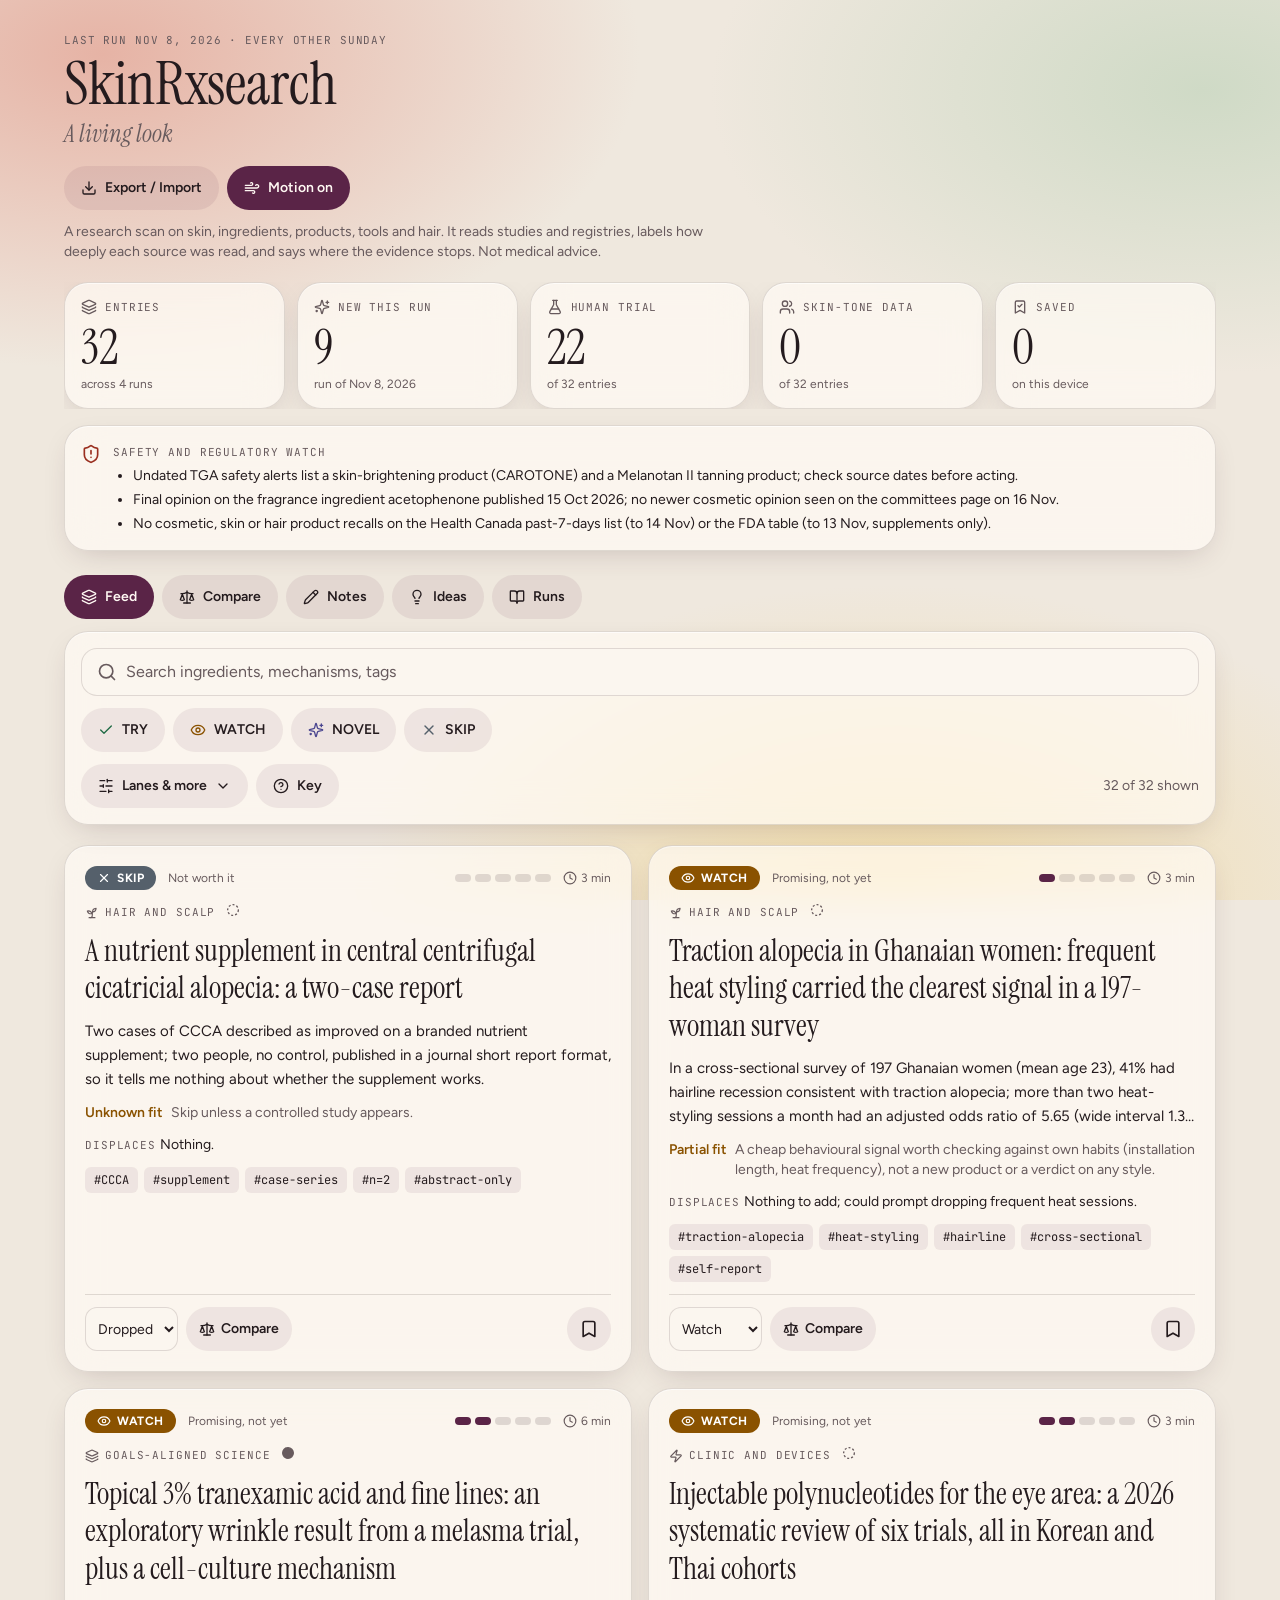
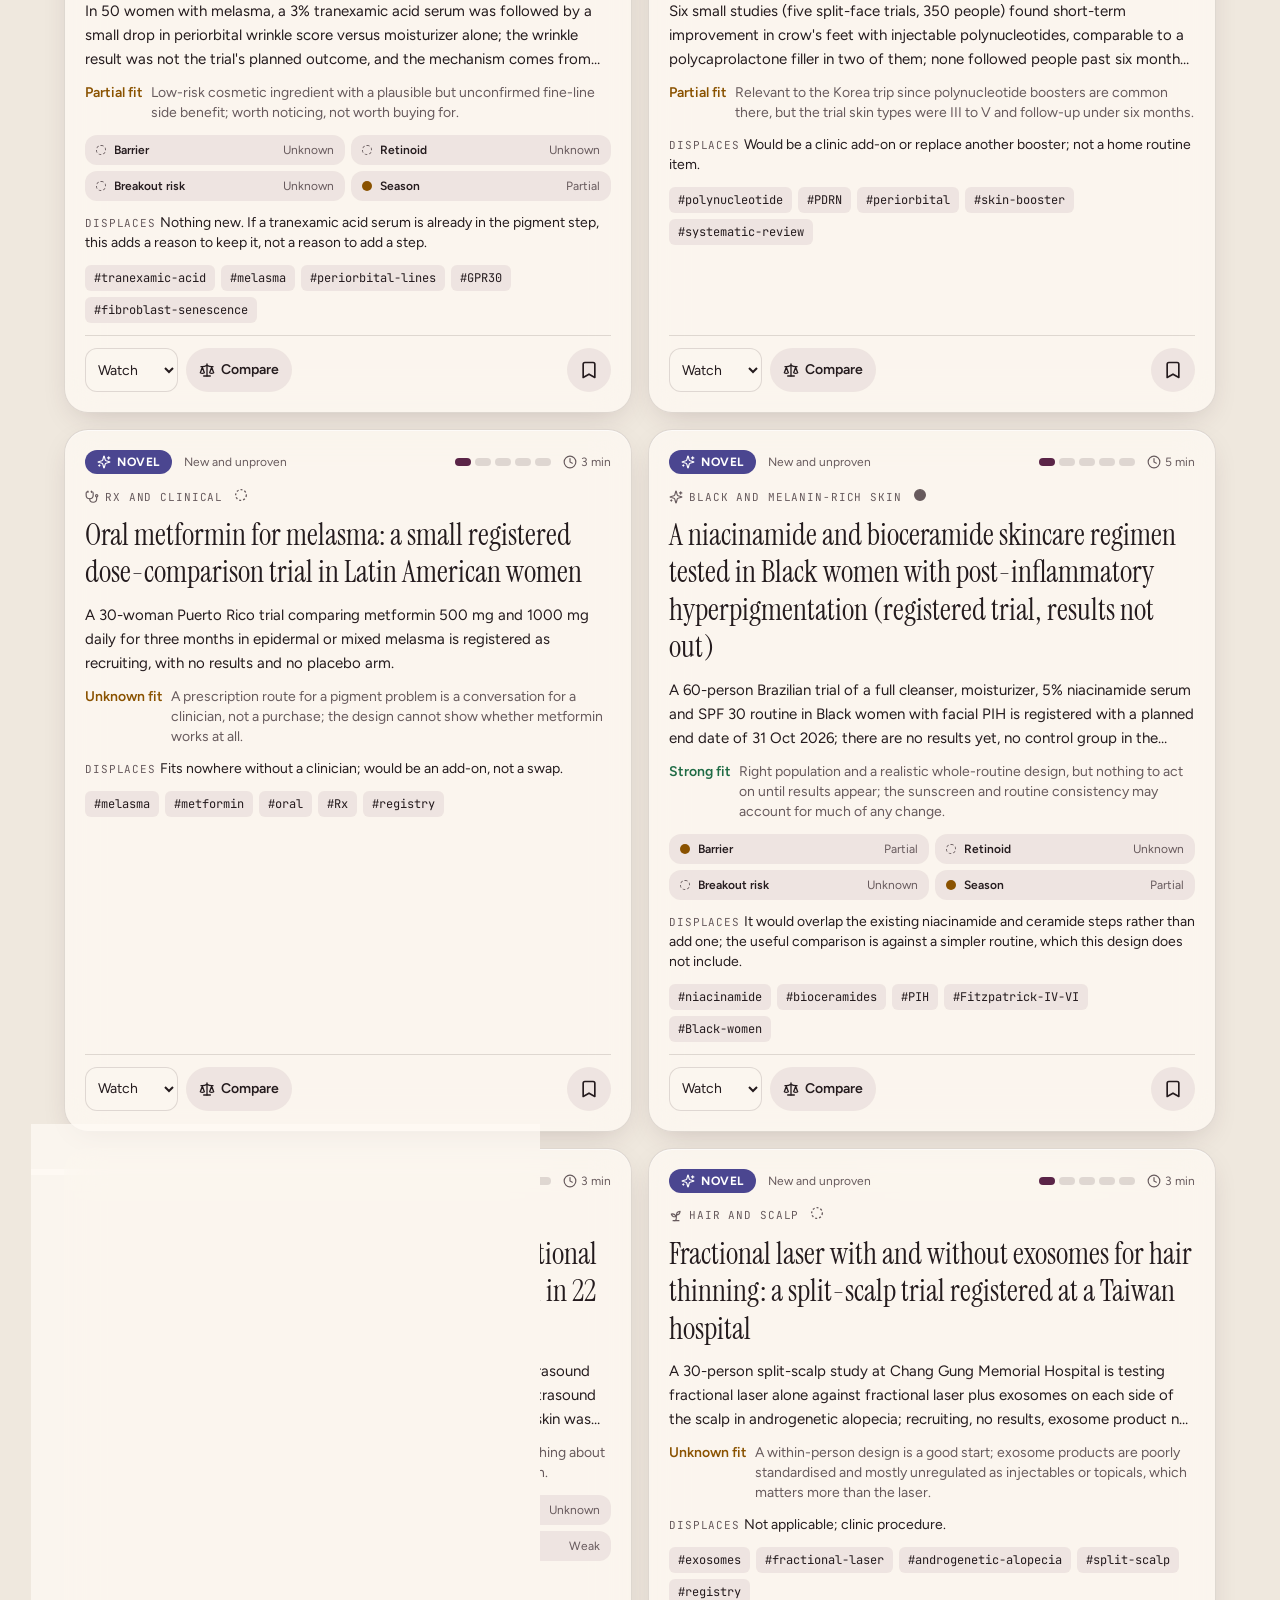
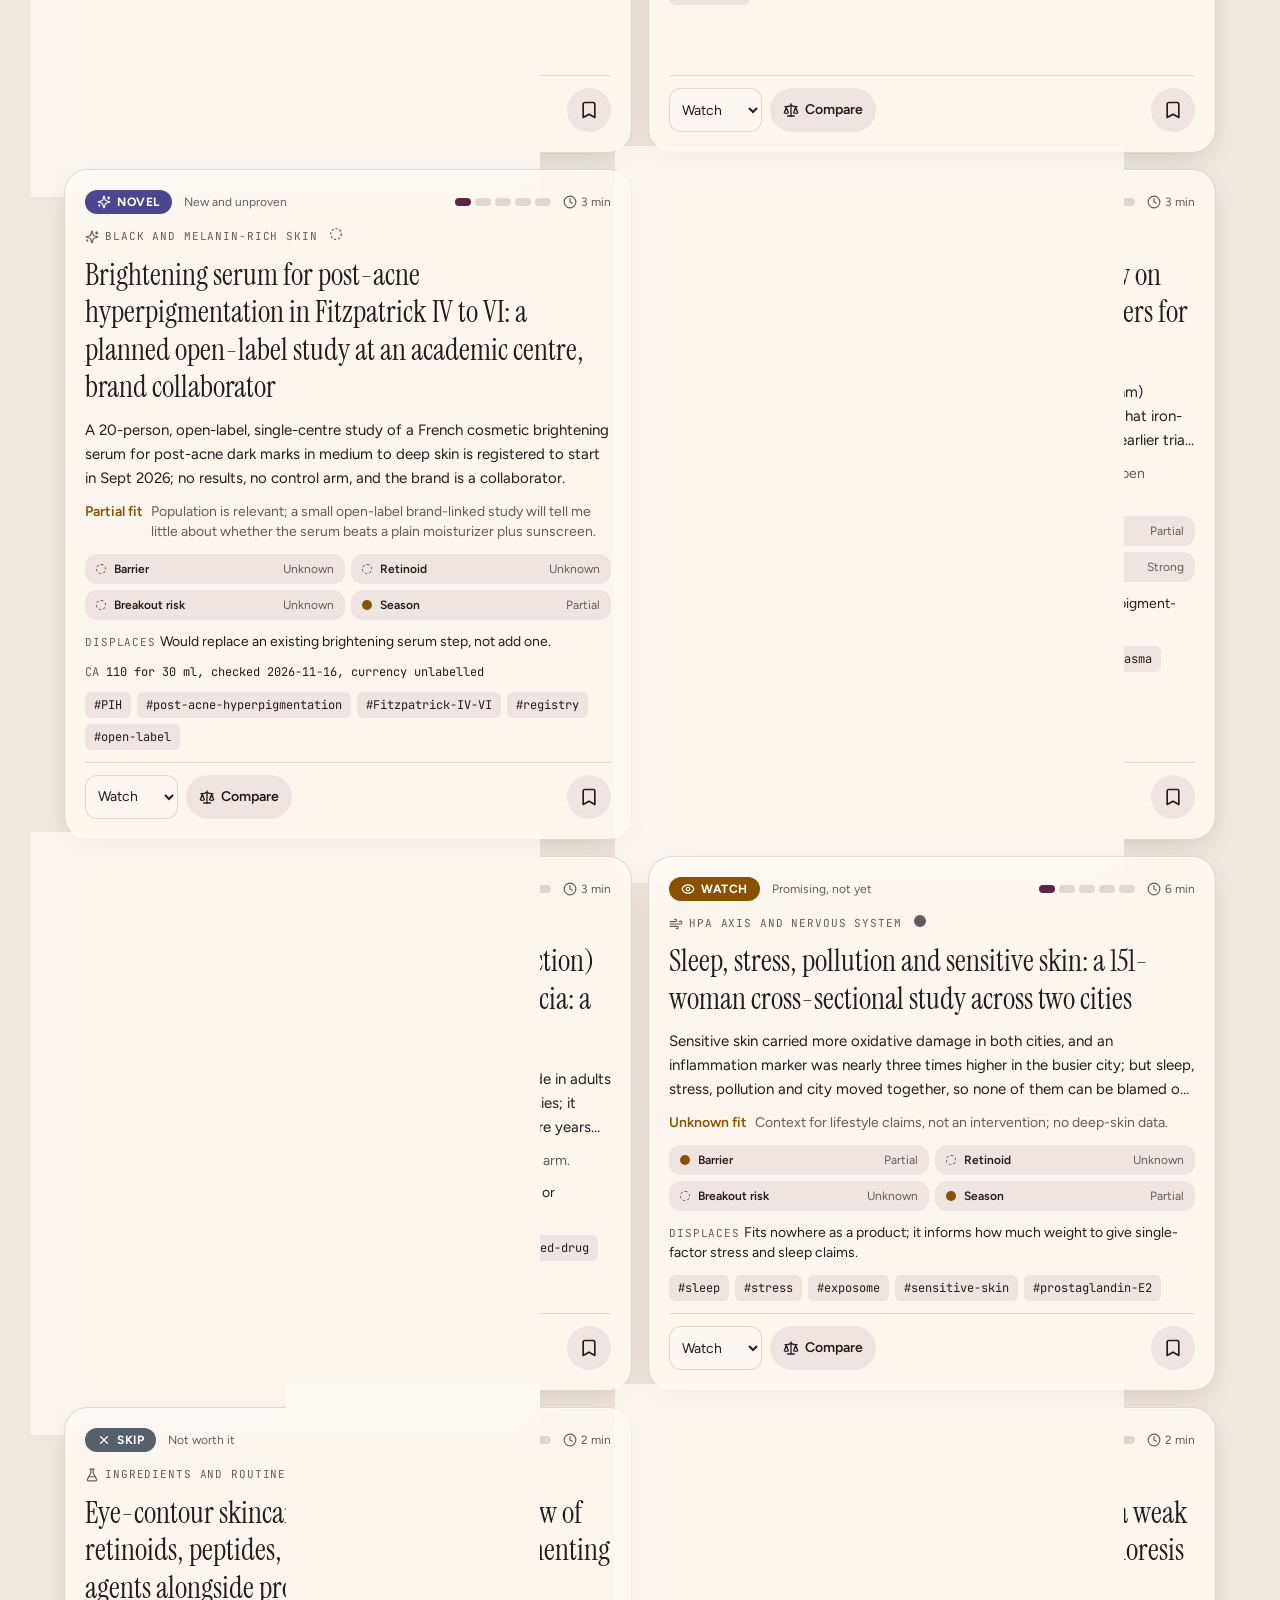
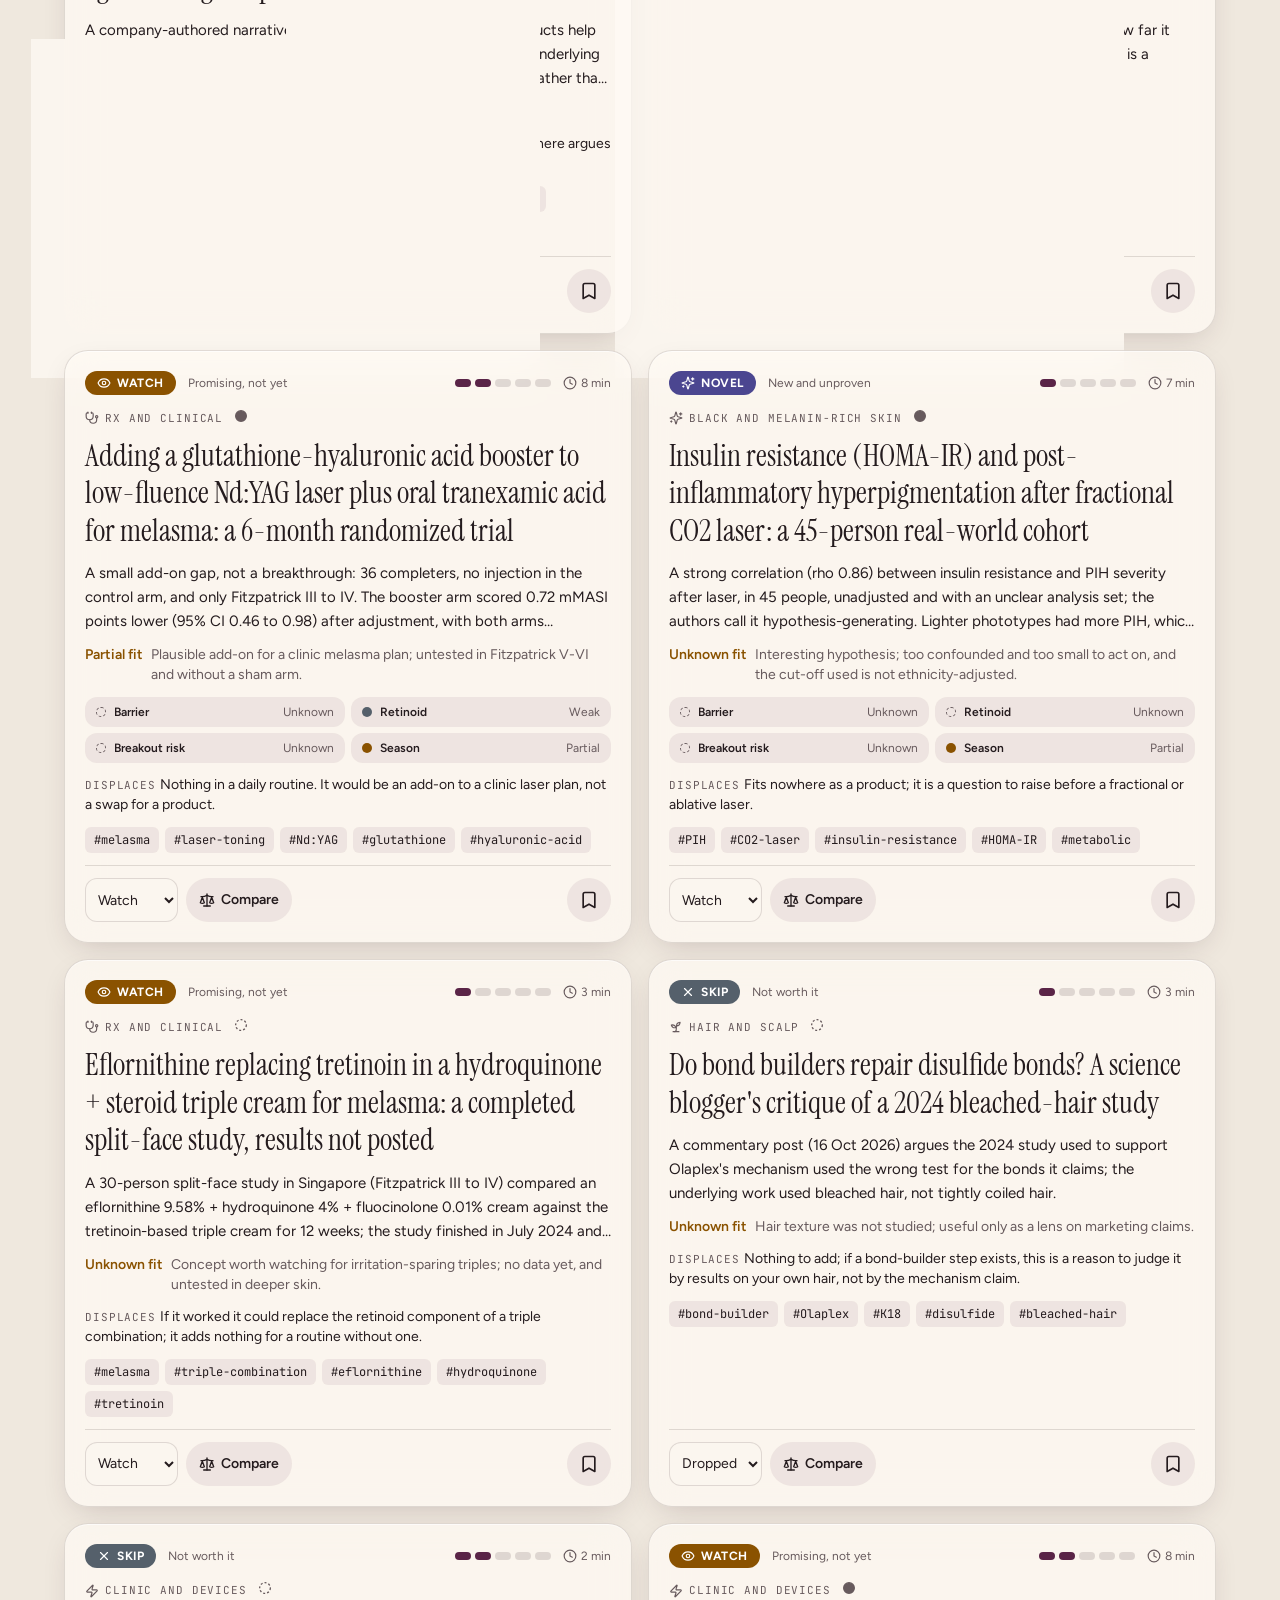
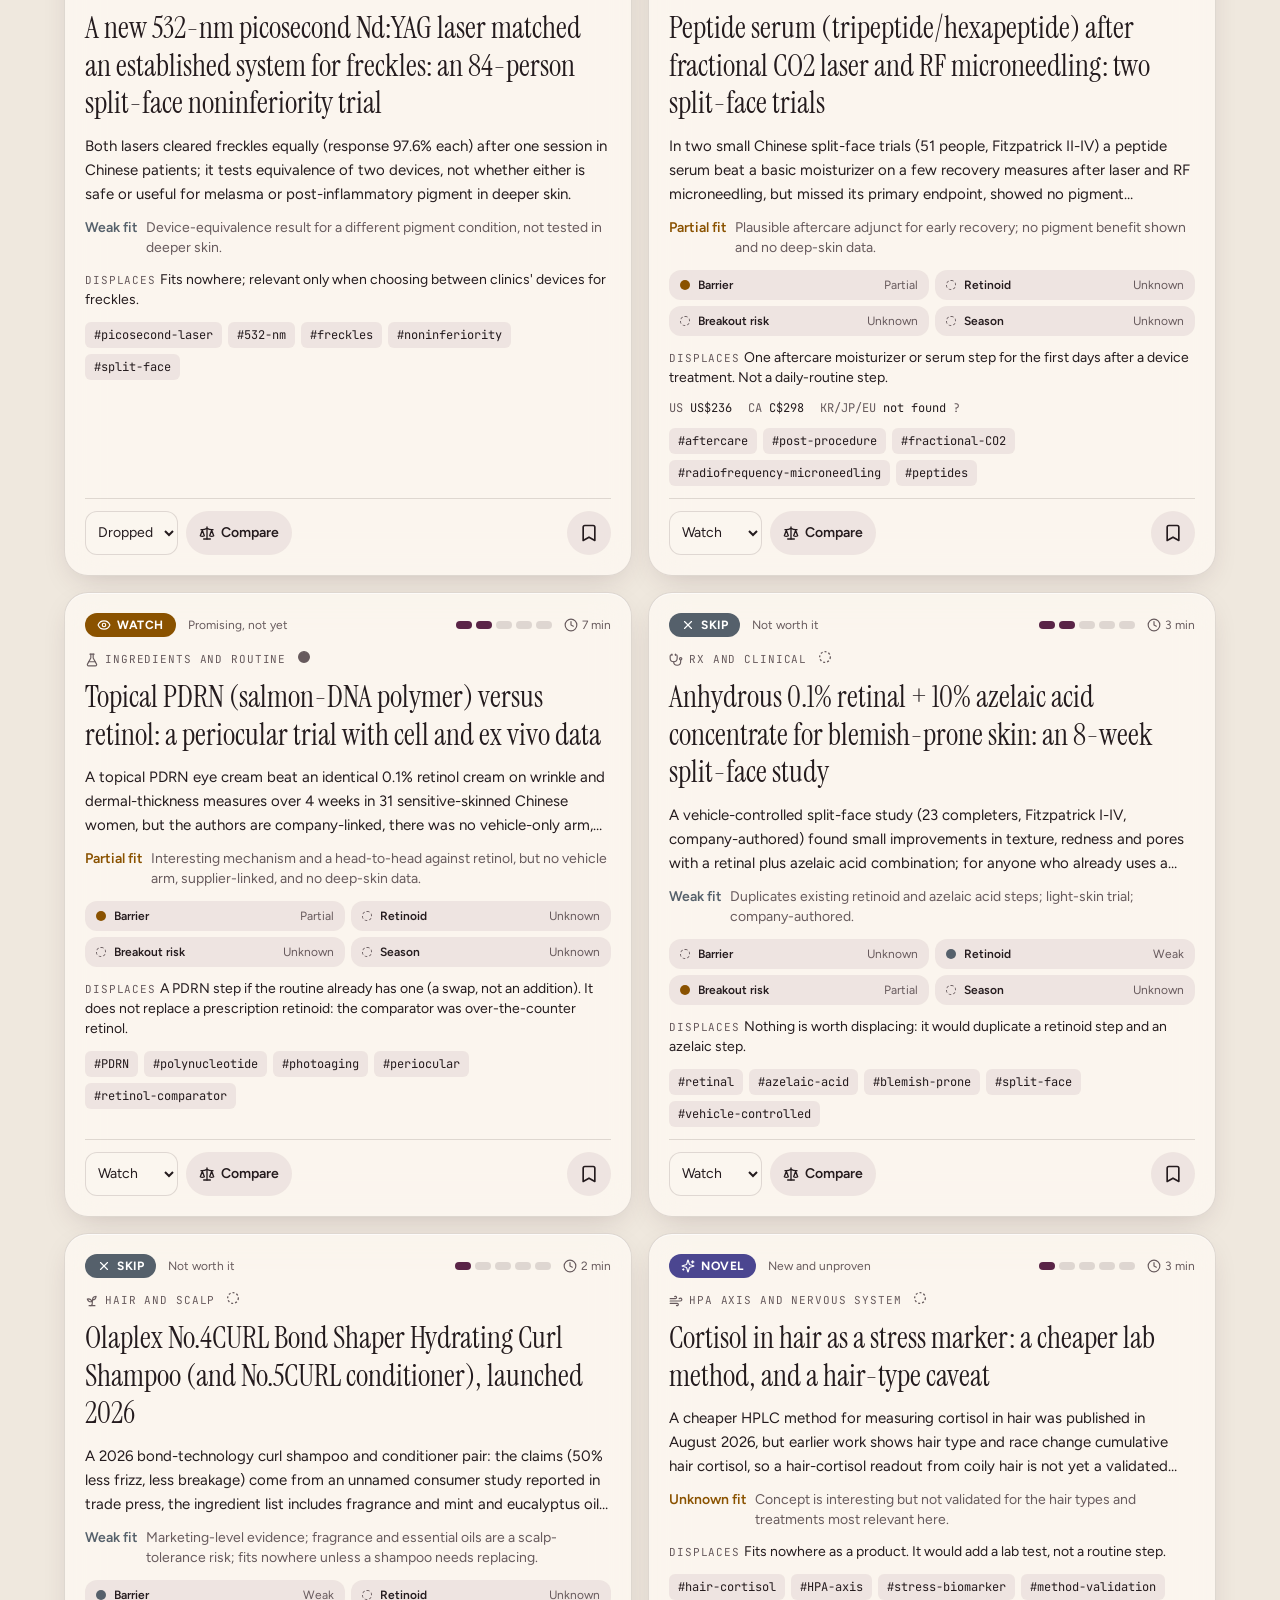
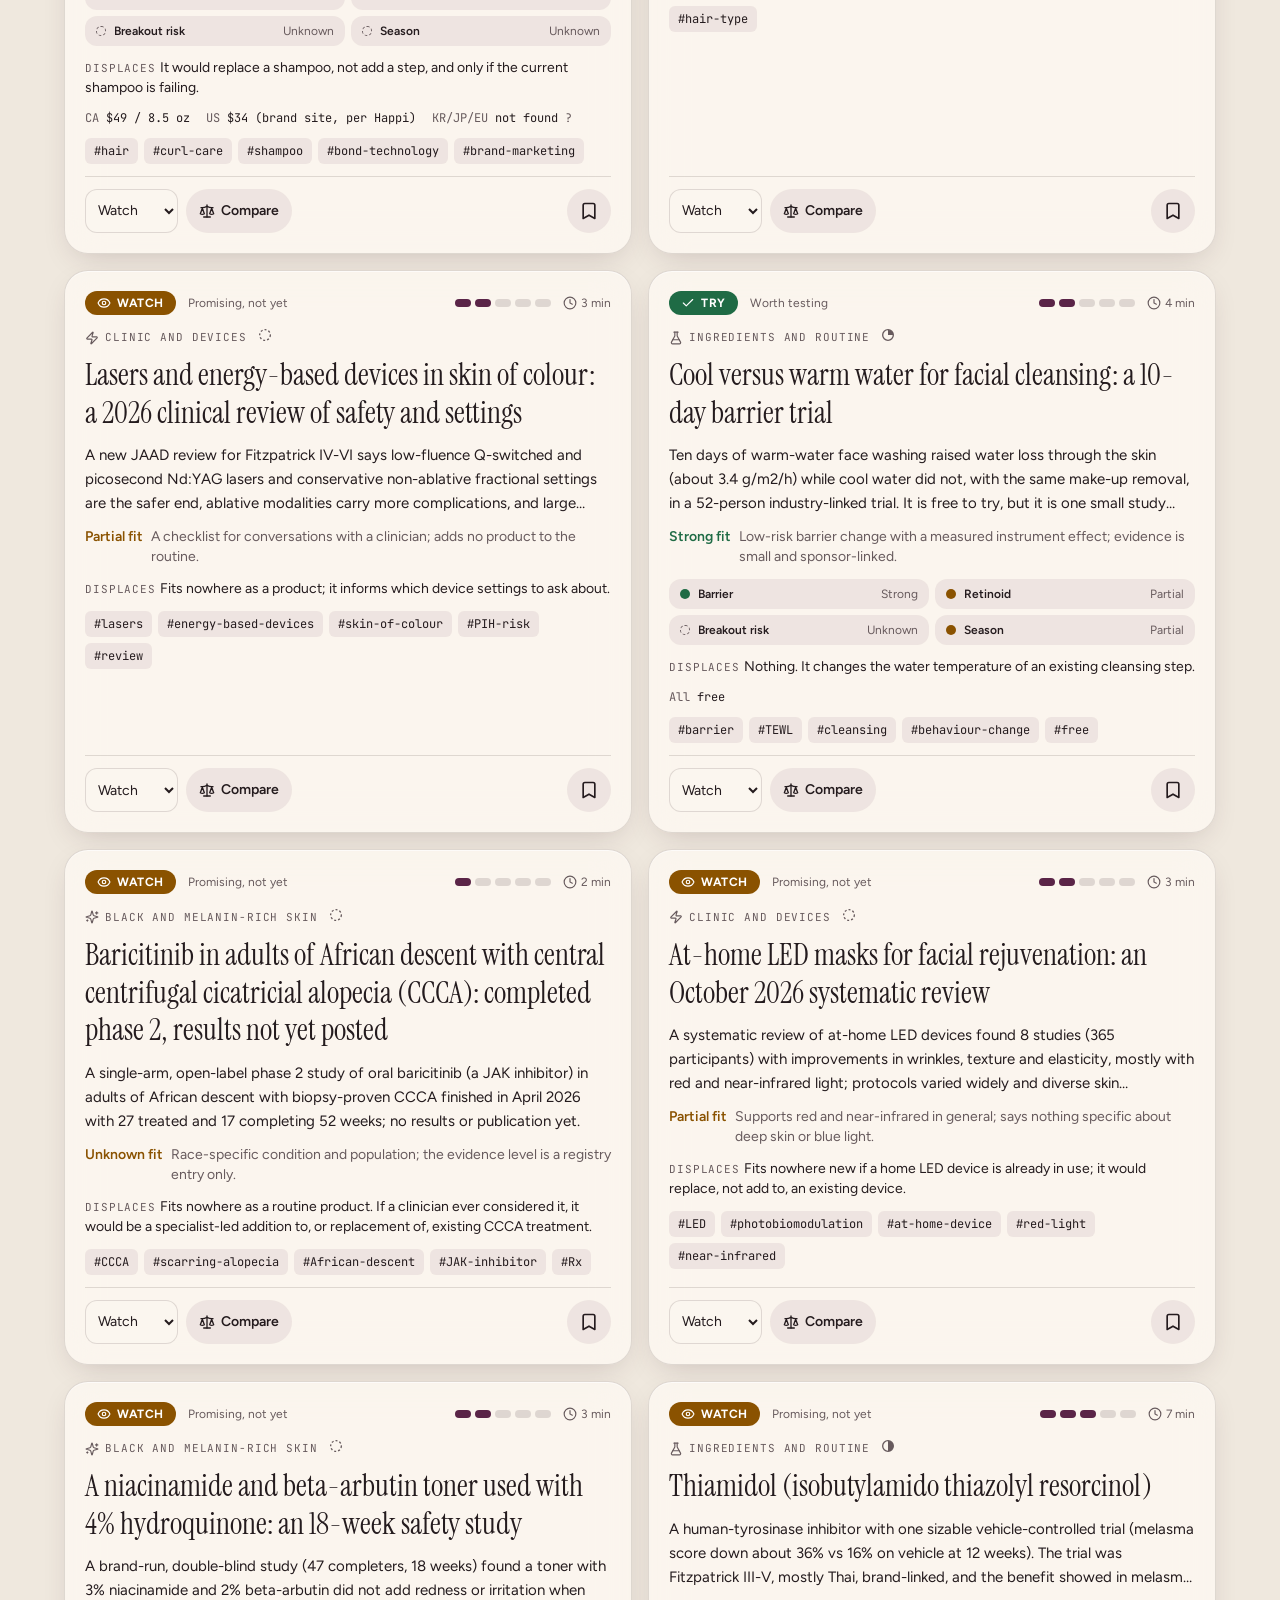
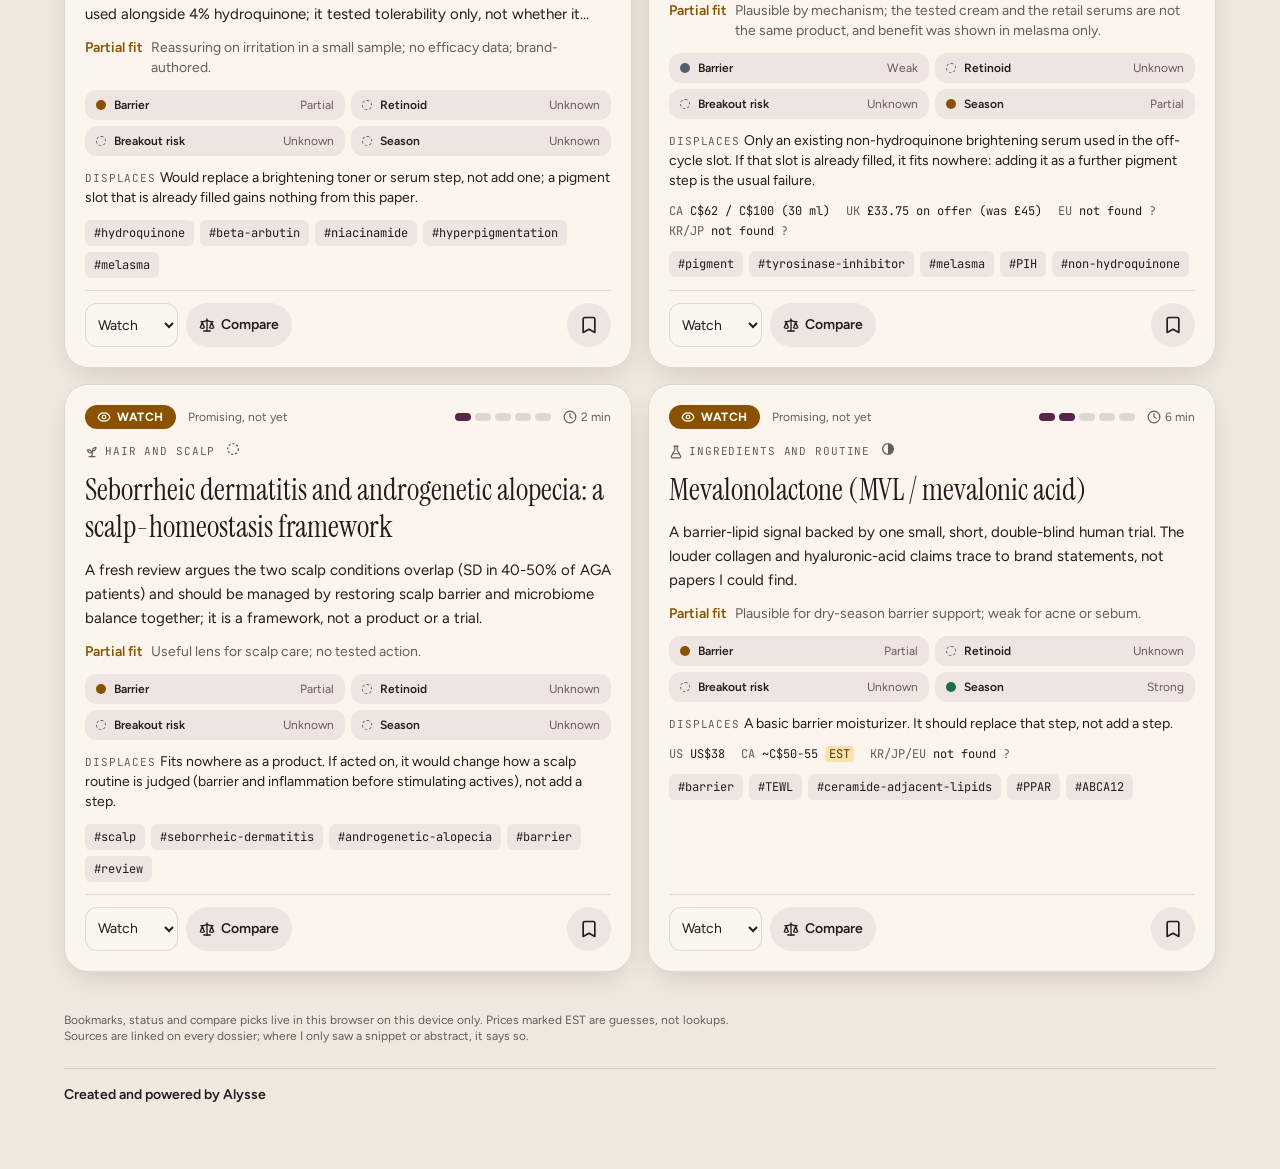
==== commit cc1aa018: "Ideas line: generic clinic wording Co-Authored-By: Claude Sonnet 5.5 <noreply@anthropic.com> Claude-" ====
--- a/site/index.html
+++ b/site/index.html
@@ -210,7 +210,7 @@
 <div id="toast" class="toast fixed z-[60] left-1/2 -translate-x-1/2 bottom-5 rounded-full glass-solid px-4 py-1 text-sm flex items-center gap-3" style="opacity:0;pointer-events:none;box-shadow:var(--shadow)" role="status" aria-live="polite"></div>
 
 <script>
-window.SRS_META={"siteName": "SkinRxsearch", "tagline": "A living look", "runs": [{"date": "2026-11-08", "note": "Biweekly scan, 8 Nov 2026 (ISO week 45). Nine entries, two full dossiers. Top three: a registered trial of a niacinamide and bioceramide routine in Black women with facial PIH (NOVEL, no results, no control arm in the record), a topical tranexamic acid exploratory result on early fine lines (WATCH, post hoc, small), and a registered Fitzpatrick IV to VI trial of a brightening serum (NOVEL, brand collaborator). Hair: a Ghanaian traction alopecia survey flags frequent heat styling (WATCH); a two-case supplement report is SKIP. Coverage limit: every source URL listed in the task was blocked by the fetch permission layer, so literature came from PubMed and ClinicalTrials.gov, and regulators only through search titles. No product page was opened. Prior Watch items were not re-checked individually. Follow-up 16 Nov: web fetches worked in an interactive session where the fetch prompts were approved by hand (the skip-approvals setting is untested); regulators now read (no new cosmetic recalls at Health Canada or FDA; TGA lists two skin-product warnings), Vinoperfect ingredients and price added, deploy confirmed through Netlify.", "entries": 9, "deep": 2, "appendix": "# [RUN APPENDIX] Coverage, source test and checks, 2026-11-08\n\n## Source test (real calls this run; nothing is claimed as covered without one)\nUnattended note: all 29 URLs listed in the task prompt were attempted once through a fetch subagent. Every one returned PROVENANCE_REQUIRED (\"permission request not answered in time\"); this is a permission-layer timeout, not a 429, robots block or empty result. None were retried or worked around. Registries and regulators were reached through the PubMed and ClinicalTrials.gov tools and site-scoped web search (titles and URLs only).\n\n| Source | Result | Detail |\n|---|---|---|\n| PubMed (MCP) | reached | 11 searches; metadata and abstracts read for 14 records; PMC full text for 1 paper (Lin 2026) |\n| ClinicalTrials.gov (MCP) | reached | 3 searches (hyperpigmentation, alopecia); full records read for NCT07618572, NCT07896486, NCT06845540 |\n| Europe PMC, Crossref, J-STAGE, KoreaMed, EU Clinical Trials Register (listed URLs) | blocked | PROVENANCE_REQUIRED, one attempt each, no retry |\n| EU CTIS, ISRCTN, ANZCTR, UMIN, ChiCTR, CiNii, medRxiv, bioRxiv, SSRN, Google Patents, PMDA (listed URLs) | blocked | PROVENANCE_REQUIRED |\n| Health Canada recalls, health-products.canada.ca, FDA recalls, TGA, EU health committees (listed URLs) | blocked | PROVENANCE_REQUIRED. Health Canada recall page titles surfaced through site-scoped search only; dates not read |\n| Cosmetics Design Asia/Europe, Premium Beauty News, Olive Young, Hwahae, @cosme, Sephora, Boots (listed URLs) | blocked | PROVENANCE_REQUIRED |\n| Web search (standard) | reached | Korean clinic launches (trade and clinic blogs, titles only, nothing opened), Caudalie product search (retail titles, nothing opened), Derm Brief and Lab Muffin searches (no usable recent items) |\n| Retailer and brand pages for named products | not opened | No product page was opened this run; ingredient lists and prices are therefore not verified |\n\n## Lane coverage checklist\n- HPA axis / nervous system: PubMed searched twice (stress, cortisol, HRV with skin and hair outcomes; stress and sleep trials in acne, psoriasis, atopic dermatitis). Results were mostly off-topic; titles were not triaged beyond the first records. Searched, nothing worth listing; this lane is the thinnest of the run.\n- Black and melanin-rich skin: PubMed and ClinicalTrials.gov. Entries: niacinamide and bioceramide regimen registry (dossier), Vinoperfect serum registry, oral metformin melasma registry.\n- Tools and devices: PubMed (laser, microneedling, RF, ultrasound in Asian skin). Entry: microfocused ultrasound plus 1550 nm laser. A photothermal PRP melasma trial surfaced again and was not relisted (already read last run).\n- Clinic and medspa incl. Korean clinics: PubMed plus one web search (titles only). Entry: polynucleotide periorbital review.\n- Hair and scalp: PubMed (3 searches) and ClinicalTrials.gov (alopecia). Entries: Ghana traction alopecia survey, CCCA supplement case series (SKIP), split-scalp laser with exosomes.\n- Goals-aligned science: topical tranexamic acid dossier.\n- Entropy wildcard: tranexamic acid as a possible fine-line ingredient, and the exosome plus laser scalp trial.\n- Rx / OTC / clinical: oral metformin registry; chemotherapy-induced alopecia scoping review surfaced and was not listed (off-lane).\n\n## Watch re-check (prior Watch items)\nA single combined PubMed query for the previous Watch names returned zero hits, which is not a reliable re-check because the combined Boolean query was malformed. Individual re-searches were not repeated this run. Status: not re-checked individually. Exception: the earlier retinal plus azelaic acid concentrate paper (Int J Cosmet Sci 2026) resurfaced in a search; no new data. The baricitinib CCCA trial (NCT07843732) was not re-opened.\n\n## Limits worth knowing\n- Seven of nine entries are abstract-level or registry-level reads. Two dossiers: one full text, one registry record with no results.\n- Safety watch comes from search-result titles, not from opened pages.\n- The Derm Brief, Lab Muffin and Skin Spectrum Weekly were searched but not fetched; no leads taken from them.\n\n## Build facts\nBuild printed no Tailwind fallback message and only the line 'built 32 entries'; I did not confirm whether npx compiled or cached CSS was used. RDKit was not installed and was not needed (no ingredient structures this run). Build output: 32 entries total (9 new).\n\n\n---\n# Addendum 2026-11-16 (follow-up pass, interactive session; Alysse approved the fetch prompts as they appeared)\nThe 8 Nov run could not fetch any web page. This pass re-ran the gaps.\n\n## Source test, re-run 2026-11-16 (one fetch each, 17 URLs, none returned PROVENANCE_REQUIRED)\n| Source | Result | Detail |\n|---|---|---|\n| Live batch file | reached | Batch page loaded and lists the nine 8 Nov entries |\n| Live site home page | reached, shell only | Page text is a JavaScript app shell; entries not visible to a fetch. Deploy confirmed instead through Netlify: deploy of commit 4d31a5e, state ready, published 2026-11-08 13:20 UTC |\n| Europe PMC REST | reached | 271,728 hits for \"skin barrier\"; newest top hit 2026-10-28 |\n| Crossref | reached | 540,544 results; top hit a 2005 book chapter |\n| EU Clinical Trials Register | reached | 530 results; page also shows contradictory \"no match\" boilerplate |\n| J-STAGE | reached, truncated | 173,158 results; first result 2012 |\n| KoreaMed | reached | 315 results |\n| Health Canada recalls | reached | Past-7-days list only (to 14 Nov): no cosmetic, skin or hair recalls |\n| FDA recalls | reached | To 13 Nov: supplements only, no cosmetics |\n| TGA safety alerts | reached | Undated list: CAROTONE skin-brightening product warning; Melanotan II tanning product warning |\n| EU scientific committees | reached | Newest SCCS final opinion: acetophenone, 15 Oct 2026 |\n| Premium Beauty News, Cosmetics Design Asia, Olive Young, Sephora, Boots | reached, thin | Headlines or promo pages only; Boots page promo dates look stale; nothing used as evidence |\n| Caudalie Canada and Sephora Canada product pages | reached | Ingredient list and price read (see the Vinoperfect entry) |\nNot re-tried: EU CTIS, ISRCTN, ANZCTR, UMIN, ChiCTR, CiNii, medRxiv, bioRxiv, SSRN, Google Patents, PMDA, health-products.canada.ca, Hwahae, @cosme (not in this pass).\nCorrection: an earlier product search had opened a Caudalie glycolic essence page, which is a different product from the trial serum; it was not used.\n\n## Watch re-check (separate searches, abstracts read where noted)\n- Mevalonolactone: only new item is an industrial production review (Eng Microbiol, published Dec 2025, abstract read). No new skin evidence found.\n- Thiamidol: a melasma-in-vitiligo Delphi consensus (Pigment Cell Melanoma Res, Nov 2026, abstract read) lists thiamidol among safer lightening options; consensus opinion, not efficacy data. A cosmetic molecular-targets review (Molecules, Aug 2026, abstract read) mentions it. No new trial found.\n- Baricitinib CCCA (NCT07843732): still completed; 27 treated, 17 completed day 365; no results posted.\n- Tranexamic acid and glutathione with melasma: a preclinical tranexamic acid and resveratrol microneedle patch in mice (Biomater Sci, 12 Nov 2026, abstract read). Not an update to the clinical trial entries.\n- GLP-1 and hair: a Dermatologic Surgery practice review on GLP-1 therapy across menopause (10 Nov 2026, abstract read). Not trial data.\n- PDRN: searched; the one hit opened was off-topic (a psoriasis rat model). Not conclusive for PDRN versus retinol.\n- Searched but not triaged (hits returned, titles not opened): TriHex peri-procedural serum, home LED devices, hydroquinone toner safety, scalp seborrheic dermatitis and androgenetic alopecia framework, 532 nm picosecond, eflornithine and triple cream in melasma, insulin resistance and pigmentation, cool-water facial washing. The visible-light search was rate limited and not repeated. PubMed date filters did not narrow these well, so \"no change found\" is not claimed for them.\n\n## Still weak\nSeven of nine entries remain abstract or registry reads. The HPA-axis lane was not re-searched.\n"}, {"date": "2026-11-03", "note": "Manual run, 3 Nov 2026 (the scheduled firing fell on an even week). Ten entries, three full dossiers. Top three: a melasma trial adding glutathione-hyaluronic acid injection to laser and oral tranexamic acid (WATCH, no sham arm, small completer set), a cross-sectional link between insulin resistance and post-laser pigmentation (NOVEL, confounded by skin type), and a visible-light pigmentation review (TRY, abstract only). Also a tirzepatide pilot in scarring alopecia (NOVEL, registry only). Not reached: KoreaMed and one Health Canada subdomain; several registries were landing pages only. Device-lane hits were not all triaged. The prior Watch items were re-searched: no change found.", "entries": 10, "deep": 3, "appendix": "# [RUN APPENDIX] Coverage, source test and checks, 2026-11-03\n\n## Run note\nThe scheduled firing on 1 Nov 2026 fell on an even ISO week and stopped by design. This run was started manually on 3 Nov 2026 and is a full scan.\n\n## Source test (real calls this run)\n\n| Source | Result | Detail |\n|---|---|---|\n| PubMed (MCP) | reached | Multiple searches across all lanes plus article metadata; abstracts read; PMC full text for the three dossier papers |\n| ClinicalTrials.gov (MCP) | reached | Searches for melasma, alopecia, CCCA; records read for NCT07876323, NCT07734870, NCT07843732 |\n| Crossref API | reached | First attempt rate limited, retry worked |\n| Europe PMC REST | reached | First attempt rate limited, worked on retry |\n| J-STAGE, EU Clinical Trials Register, PMDA, EU health committees | reached | Pages loaded; nothing listed from them |\n| Health Canada recalls | reached | Recall pages read (Renpure scalp products, 5 Jun 2026; Maison Luce serum, 18 Feb 2026). Landing page to 30 Oct showed no cosmetic recalls |\n| FDA recalls | reached | Landing page to 30 Oct showed no cosmetic recalls |\n| TGA | reached | Counterfeit Botox import notice (undated page) |\n| EU SCCS | reached | Final opinions on acetophenone and heliotropin (15 Oct 2026); pending mandates noted |\n| Sephora, Boots, Hwahae, @cosme | partial | Landing pages only; no product comparisons made |\n| ISRCTN, ANZCTR, UMIN, ChiCTR, CiNii, medRxiv, bioRxiv, SSRN, Google Patents, EU CTIS | landing only | Landing pages loaded; registry searches were not run |\n| KoreaMed | unreliable | Returned \"0 results / unusually high traffic\"; not retried |\n| health-products.canada.ca | failed | Client error |\n| Cosmetics Design | thin | Undated or thin results |\n| CRIS, KCI, RISS, KIPRIS | not retried | Not attempted this run |\n\n## Lane coverage checklist\n- HPA axis / nervous system: PubMed searched twice. One entry (sensitive-skin lifestyle phenotypes).\n- Black and melanin-rich skin: searched. Entries: melasma combination, insulin resistance and PIH, visible light, eflornithine triple cream.\n- Tools and devices: searched. Six PMIDs from the device search did not return metadata, so those hits were not triaged. Entry: 532 nm picosecond freckles.\n- Clinic and medspa incl. Korean: PubMed plus one WebSearch (titles only). Entries: PDRN iontophoresis model, glutathione/HA/laser/TXA.\n- Hair and scalp: PubMed plus ClinicalTrials.gov. Entries: tirzepatide CCCA pilot, bond-builder commentary.\n- Goals-aligned science: searched. Entry: periocular dermocosmetics review.\n- Entropy wildcard: tirzepatide pilot in scarring alopecia, with the GLP-1 alopecia meta-analysis for context.\n- Rx / OTC: searched. Entry: eflornithine triple cream trial.\n\n## Watch re-check (prior Watch items)\n- Mevalonolactone: no change found.\n- Thiamidol: no change found.\n- Scalp seborrheic dermatitis / androgenetic alopecia framework: no change found.\n- TriHex periprocedural serum: no change found.\n- Topical PDRN versus retinol: no change found. The iontophoresis paper this run is context, not a replication.\n- LED systematic review: no change found.\n- Toner with hydroquinone safety study: no change found.\n- Device review: no change found.\n- Baricitinib CCCA trial (NCT07843732): still completed, no results posted.\n\n## Limits worth knowing\n- Primary iron-oxide sunscreen trials were not found by PubMed search; the visible-light entry's figures are secondhand from a review abstract.\n- Most triage entries are abstract-level reads.\n\n## Build facts\nTailwind compiled via npx (tailwindcss 3.4.17); no cached-CSS fallback message was printed. RDKit was not installed and was not needed: no ingredient structures this run. Build output: 23 entries total (10 new)."}, {"date": "2026-10-25", "note": "Biweekly scan, 25 Oct 2026. Ten entries, three full dossiers. Top three: cool-water face washing (TRY, free but small and sponsor-linked), a peptide serum for laser and microneedling aftercare (WATCH, missed its primary endpoint, no pigment advantage), and topical PDRN versus retinol (WATCH, supplier-linked, no vehicle arm). Hair and scalp: a completed CCCA drug trial in adults of African descent (registry only) and a curl shampoo (SKIP). Coverage limit: registries and regulators were largely reached only through search results because direct fetches of listed addresses were refused when unattended; see the appendix in the Markdown batch. The three earlier Watch items were re-searched: no change found.", "entries": 10, "deep": 3, "appendix": "# [RUN APPENDIX] Coverage, source test and checks, 2026-10-25\n\n## Source test (real calls this run; nothing is claimed as covered without one)\nUnattended note: WebFetch refused every URL that was only listed in the task prompt (error PROVENANCE_REQUIRED, \"permission request not answered\"), but fetched pages whose URLs had come back from a WebSearch result. So registries and regulators were reached through site-scoped WebSearch (titles and URLs only) and then fetched where a result URL was returned.\n\n| Source | Result | Detail |\n|---|---|---|\n| PubMed (MCP) | reached | 16 searches and article metadata; abstracts read; PMC full text for 2 papers |\n| ClinicalTrials.gov (MCP) | reached | 2 searches (skin, alopecia); 1 full record read (NCT07843732) |\n| Europe PMC REST (listed URL) | blocked | WebFetch PROVENANCE_REQUIRED, retried once, same error. Not an HTTP 429 this time. Europe PMC also surfaced through search results only |\n| Crossref API (listed URL) | blocked | WebFetch PROVENANCE_REQUIRED; one attempt |\n| J-STAGE search, KoreaMed search, EU Clinical Trials Register (listed URLs) | blocked | PROVENANCE_REQUIRED. Site-scoped WebSearch returned KoreaMed Synapse and J-STAGE article pages (titles only, not read) |\n| EU CTIS, ISRCTN, ANZCTR, UMIN, ChiCTR, CiNii, PMDA, Google Patents (listed URLs) | blocked | PROVENANCE_REQUIRED. Site-scoped WebSearch returned ISRCTN PDFs and a ChiCTR record (titles only, not read); nothing returned for the others |\n| medRxiv, bioRxiv, SSRN | blocked / partial | Listed URLs PROVENANCE_REQUIRED. WebSearch returned bioRxiv preprint titles (not read); medRxiv and SSRN nothing |\n| Health Canada recalls | reached | Listed landing URL blocked; two recall pages reached via search results (RELLET spray, 5 Aug 2026; Truly Tallow, 21 Jan 2026) |\n| FDA recalls | partial | Listed URL blocked; search returned guidance pages and one 2026 warning-letter title (not read); no skincare recall confirmed |\n| TGA | partial | Search returned pages; the 4-MBC safety review PDF was robots-blocked on fetch |\n| EU SCCS | reached | Opinions page fetched via search result; newest opinion listed was 30 April 2026 (the page may be behind: an earlier run saw a 30 July 2026 request) |\n| Cosmetics Design Asia / Europe, Premium Beauty News | partial | Premium Beauty News headlines via search; one article read (supplier claim). Cosmetics Design not reached |\n| Olive Young Global | partial | Search returned product pages (not opened); Hwahae and @cosme returned nothing |\n| Sephora (Canada) | reached | Olaplex curl shampoo page read |\n| Boots | not reached | No search result and listed URL blocked |\n| Retailer pages for named products | reached | Canyon Ranch (US) and BeautySense.ca (CA) for the peptide serum, Sephora Canada for the curl shampoo |\n\n## Lane coverage checklist\n- HPA axis / nervous system: PubMed searched 3 ways (stress and skin interventions; ashwagandha, vagus nerve or HRV with skin; psychodermatology RCTs). Results were mostly off-topic; one lead worth listing (hair cortisol, entry 7). Otherwise searched, nothing worth listing.\n- Black and melanin-rich skin: PubMed (skin of colour trials), ClinicalTrials.gov, hair and scalp searches. Entries: CCCA registry, toner-with-hydroquinone safety study, device review.\n- Tools and devices: PubMed (energy devices, LED and microcurrent). Entries: device review, LED systematic review. Microcurrent: searched, nothing worth listing.\n- Clinic and medspa incl. Korean clinics: PubMed (PDRN, exosome, microneedling, RF, laser in Asian skin), one WebSearch on new Korean clinic skin-booster launches (titles only, nothing opened). Entries: peptide aftercare serum, PDRN. Platelet-rich plasma for melasma (photothermal vs conventional PRP, 26 women, both arms PRP, no difference in mMASI) was read at abstract level and not listed.\n- Hair and scalp / 3C-4A-4B hair products: PubMed x3, ClinicalTrials.gov (alopecia), WebSearch (curl and bond products). Entries: CCCA registry, curl shampoo. Hair-loss registry hits that were pharmaceutical (alopecia areata JAK programmes) were not listed.\n- Goals-aligned science: PDRN, retinal plus azelaic acid, toner study.\n- Entropy wildcard: hair as a cortisol record (entry 7), plus cool-water cleansing as a zero-cost behaviour change.\n- Rx / OTC / clinical: CCCA registry, retinal plus azelaic acid, hydroquinone-combination safety study. Not listed: a trade-press supplier claim (Debut's DermCeutical PNar, Premium Beauty News, 19 Sep 2026: 0.45% use level, claimed 97% improved over 12 weeks, no sample size or design given; labelled supplier marketing).\n\n## Watch re-check (prior Watch items)\n- Mevalonolactone: PubMed re-searched on 25 Oct 2026. No new skin trial or paper found. No change found.\n- Thiamidol: PubMed re-searched. The multi-country real-world regimen study is already in the earlier entry. A Delphi consensus on melasma treatment in vitiligo surfaced (Pigment Cell Melanoma Res, 2026) but is not efficacy data. No change found.\n- Scalp seborrheic dermatitis and androgenetic alopecia framework: PubMed re-searched. Only the already-cited review surfaced. No change found.\n\n## Build facts\nTailwind compiled via npx (tailwindcss 3.4.17; no cached-CSS fallback message was printed). RDKit was not installed and was not needed: no ingredient structure drawing was made this run. Build output: 13 entries total (10 new), site/index.html about 300 KB.\n"}, {"date": "2026-10-12", "note": "Prototype run, extended. Three entries: the mevalonolactone dossier, a thiamidol dossier (ingredient lists and prices read from retailer pages, full text read for the main trial), and a scalp-condition framework (triage). Built before the scheduled scan starts on 25 October, so coverage is narrow.", "entries": 3, "deep": 2, "cover": {"url": "https://images.unsplash.com/photo-1783273234702-aeae299eded8?fm=jpg&q=75&w=1800&auto=format&fit=crop", "alt": "Ripples spreading across water", "credit": "Emanuel Haas", "creditUrl": "https://unsplash.com/@dermanuskript", "pos": "50% 50%"}}], "safetyWatch": [{"region": "Australia (TGA)", "text": "Undated TGA safety alerts list a skin-brightening product (CAROTONE) and a Melanotan II tanning product; check source dates before acting."}, {"region": "EU (SCCS)", "text": "Final opinion on the fragrance ingredient acetophenone published 15 Oct 2026; no newer cosmetic opinion seen on the committees page on 16 Nov."}, {"region": "Canada (Health Canada) and US (FDA)", "text": "No cosmetic, skin or hair product recalls on the Health Canada past-7-days list (to 14 Nov) or the FDA table (to 13 Nov, supplements only)."}], "safetyNote": "Read on 16 Nov 2026: Health Canada recalls (7-day window only), FDA recalls (to 13 Nov), TGA (undated list), EU scientific committees. Not read: Korea MFDS, Japan PMDA, health-products.canada.ca. Older Health Canada hair-product recalls seen only as search titles with no dates were dropped. This is not a clean bill of health."};window.SRS_ENTRIES=[{"id": "2026-11-08-xtresse-supplement-ccca-case-series", "run": "2026-11-08", "title": "A nutrient supplement in central centrifugal cicatricial alopecia: a two-case report", "lane": "Hair and scalp", "verdict": "SKIP", "depth": "triage", "headline": "Two cases of CCCA described as improved on a branded nutrient supplement; two people, no control, published in a journal short report format, so it tells me nothing about whether the supplement works.", "evidenceTier": "Case series (n=2), abstract read", "evidenceScore": 0, "evidenceScale": 5, "fit": "Hair lane: Unknown. Population is right (CCCA) but n=2 cannot support a decision.", "displaces": "Nothing.", "readMinutes": 3, "regions": ["Unknown (product availability not checked)"], "tags": ["CCCA", "supplement", "case series", "n=2", "abstract only"], "status": "Dropped", "estimateNote": "Prices marked EST are my guesses, not looked up.", "cost": [{"label": "All markets", "value": "not found", "kind": "unknown"}], "buzzCheck": "Prices not looked up; cannot judge whether price tracks evidence.", "summaryPoints": ["Observation (abstract read): Two CCCA cases treated with a branded nutrient supplement with 'notable improvement' reported. No dose, duration, controls or objective measures in the abstract.", "Inference: any improvement is within the range of natural variation and concurrent treatment, which the abstract does not describe.", "Limits: abstract only; funding and conflicts not stated."], "humanTrial": false, "toneData": "Not stated", "fitRating": "Unknown", "fitLine": "Skip unless a controlled study appears.", "priceStrip": [{"m": "All", "v": "not found", "k": "unknown"}], "timeline": "Not stated", "fitAxes": [{"axis": "Barrier", "rating": "Unknown", "why": "Not assessed."}, {"axis": "Retinoid", "rating": "Unknown", "why": "Not addressed."}, {"axis": "Breakout risk", "rating": "Unknown", "why": "Not assessed."}, {"axis": "Season", "rating": "Unknown", "why": "Not addressed."}], "links": [{"label": "Desta 2026, J Drugs Dermatol (DOI)", "url": "https://doi.org/10.36849/JDD.9319"}, {"label": "PubMed", "url": "https://pubmed.ncbi.nlm.nih.gov/42976830/"}], "suggests": "Nothing to try here. The spark is the gap: a controlled study of supplements in CCCA doesn't exist yet.", "md": "# [ENTRY] A nutrient supplement in central centrifugal cicatricial alopecia: a two-case report\n- **Verdict:** SKIP | **Lane:** Hair and scalp | **Run:** 2026-11-08\n- **Evidence:** 0 of 5. Case series (n=2), abstract read\n- **Human trial:** none found | **Skin-tone data:** Not stated\n- **Tags:** CCCA, supplement, case series, n=2, abstract only\n\n## EXECUTIVE SUMMARY\nTwo cases of CCCA described as improved on a branded nutrient supplement; two people, no control, published in a journal short report format, so it tells me nothing about whether the supplement works.\n- Observation (abstract read): Two CCCA cases treated with a branded nutrient supplement with 'notable improvement' reported. No dose, duration, controls or objective measures in the abstract.\n- Inference: any improvement is within the range of natural variation and concurrent treatment, which the abstract does not describe.\n- Limits: abstract only; funding and conflicts not stated.\n\n## FIT AND REPLACEMENT LOGIC (my judgment, not a measurement)\n- **Fit for you:** Unknown Hair lane: Unknown. Population is right (CCCA) but n=2 cannot support a decision.\n- **Barrier:** Unknown. Not assessed.\n- **Retinoid:** Unknown. Not addressed.\n- **Breakout risk:** Unknown. Not assessed.\n- **Season:** Unknown. Not addressed.\n- **What it displaces:** Nothing.\n\n## COST AND MARKETS\n- **All markets** (unknown): not found\n- **Buzz check:** Prices not looked up; cannot judge whether price tracks evidence.\n\n## SOURCES\n- [Desta 2026, J Drugs Dermatol (DOI)](https://doi.org/10.36849/JDD.9319)\n- [PubMed](https://pubmed.ncbi.nlm.nih.gov/42976830/)\n"}, {"id": "2026-11-08-traction-alopecia-ghana-heat-styling-risk", "run": "2026-11-08", "title": "Traction alopecia in Ghanaian women: frequent heat styling carried the clearest signal in a 197-woman survey", "lane": "Hair and scalp", "verdict": "WATCH", "depth": "triage", "headline": "In a cross-sectional survey of 197 Ghanaian women (mean age 23), 41% had hairline recession consistent with traction alopecia; more than two heat-styling sessions a month had an adjusted odds ratio of 5.65 (wide interval 1.35 to 23.6), while keeping one style over six weeks was not significant.", "evidenceTier": "Cross-sectional survey, abstract read; full text not opened", "evidenceScore": 1, "evidenceScale": 5, "fit": "Hair lane: Partial. Population is African women; hair type is not stated in the abstract, and survey data show association, not cause.", "displaces": "Nothing to add; could prompt dropping frequent heat sessions.", "readMinutes": 3, "regions": ["Ghana (survey); not a product"], "tags": ["traction alopecia", "heat styling", "hairline", "cross-sectional", "self-report", "African women", "abstract only"], "status": "Watch", "estimateNote": "Prices marked EST are my guesses, not looked up.", "cost": [{"label": "All markets", "value": "not found", "kind": "unknown"}], "buzzCheck": "Prices not looked up; cannot judge whether price tracks evidence.", "summaryPoints": ["Observation (abstract read): survey in May 2026; 197 women; hairline status rated with the Marginal Traction Alopecia Score; 80 of 197 (40.6%) had recession consistent with traction alopecia.", "Observation: more than two heat-styling sessions per month, aOR 5.65 (95% CI 1.35 to 23.62, p=0.02); age aOR 1.08 per year; style kept more than 6 weeks aOR 1.81 (95% CI 0.59 to 5.60, not significant). Model discrimination was modest (AUROC 0.68).", "Inference: the survey cannot show cause; the wide intervals mean the 5.65 is imprecise. Recall and selection bias are likely in a convenience survey.", "Limits: abstract only; young sample; hair texture not reported in the abstract."], "humanTrial": false, "toneData": "African women (Ghana); hair texture not stated in abstract", "fitRating": "Partial", "fitLine": "A cheap behavioural signal worth checking against own habits (installation length, heat frequency), not a new product or a verdict on any style.", "priceStrip": [{"m": "All", "v": "not found", "k": "unknown"}], "timeline": "Not applicable", "fitAxes": [{"axis": "Barrier", "rating": "Unknown", "why": "Not assessed."}, {"axis": "Retinoid", "rating": "Unknown", "why": "Not addressed."}, {"axis": "Breakout risk", "rating": "Unknown", "why": "Not assessed."}, {"axis": "Season", "rating": "Unknown", "why": "Not addressed."}], "links": [{"label": "Ayugane 2026, Health Sci Rep (DOI)", "url": "https://doi.org/10.1002/hsr2.73442"}, {"label": "PubMed", "url": "https://pubmed.ncbi.nlm.nih.gov/42953661/"}, {"label": "Full text (PMC)", "url": "https://pmc.ncbi.nlm.nih.gov/articles/PMC13715065"}], "suggests": "A cheap experiment: count your heat-styling sessions for a month and see whether you sit above two. Easy to change, easy to track.", "md": "# [ENTRY] Traction alopecia in Ghanaian women: frequent heat styling carried the clearest signal in a 197-woman survey\n- **Verdict:** WATCH | **Lane:** Hair and scalp | **Run:** 2026-11-08\n- **Evidence:** 1 of 5. Cross-sectional survey, abstract read; full text not opened\n- **Human trial:** none found | **Skin-tone data:** African women (Ghana); hair texture not stated in abstract\n- **Tags:** traction alopecia, heat styling, hairline, cross-sectional, self-report, African women, abstract only\n\n## EXECUTIVE SUMMARY\nIn a cross-sectional survey of 197 Ghanaian women (mean age 23), 41% had hairline recession consistent with traction alopecia; more than two heat-styling sessions a month had an adjusted odds ratio of 5.65 (wide interval 1.35 to 23.6), while keeping one style over six weeks was not significant.\n- Observation (abstract read): survey in May 2026; 197 women; hairline status rated with the Marginal Traction Alopecia Score; 80 of 197 (40.6%) had recession consistent with traction alopecia.\n- Observation: more than two heat-styling sessions per month, aOR 5.65 (95% CI 1.35 to 23.62, p=0.02); age aOR 1.08 per year; style kept more than 6 weeks aOR 1.81 (95% CI 0.59 to 5.60, not significant). Model discrimination was modest (AUROC 0.68).\n- Inference: the survey cannot show cause; the wide intervals mean the 5.65 is imprecise. Recall and selection bias are likely in a convenience survey.\n- Limits: abstract only; young sample; hair texture not reported in the abstract.\n\n## FIT AND REPLACEMENT LOGIC (my judgment, not a measurement)\n- **Fit for you:** Partial Hair lane: Partial. Population is African women; hair type is not stated in the abstract, and survey data show association, not cause.\n- **Barrier:** Unknown. Not assessed.\n- **Retinoid:** Unknown. Not addressed.\n- **Breakout risk:** Unknown. Not assessed.\n- **Season:** Unknown. Not addressed.\n- **What it displaces:** Nothing to add; could prompt dropping frequent heat sessions.\n\n## COST AND MARKETS\n- **All markets** (unknown): not found\n- **Buzz check:** Prices not looked up; cannot judge whether price tracks evidence.\n\n## SOURCES\n- [Ayugane 2026, Health Sci Rep (DOI)](https://doi.org/10.1002/hsr2.73442)\n- [PubMed](https://pubmed.ncbi.nlm.nih.gov/42953661/)\n- [Full text (PMC)](https://pmc.ncbi.nlm.nih.gov/articles/PMC13715065)\n"}, {"id": "2026-11-08-topical-tranexamic-acid-periorbital-lines-gpr30", "run": "2026-11-08", "title": "Topical 3% tranexamic acid and fine lines: an exploratory wrinkle result from a melasma trial, plus a cell-culture mechanism", "lane": "Goals-aligned science", "verdict": "WATCH", "depth": "dossier", "headline": "In 50 women with melasma, a 3% tranexamic acid serum was followed by a small drop in periorbital wrinkle score versus moisturizer alone; the wrinkle result was not the trial's planned outcome, and the mechanism comes from fibroblasts in a dish.", "evidenceTier": "Exploratory secondary analysis of an RCT (open label as far as stated) plus in-vitro work; full text read", "evidenceScore": 2, "evidenceScale": 5, "fit": "Pigment-prone skin: Partial. Tranexamic acid is already a pigment-lane ingredient; the new part is a possible fine-line side benefit that has not been confirmed.", "displaces": "Nothing new. If a tranexamic acid serum is already in the pigment step, this adds a reason to keep it, not a reason to add a step.", "readMinutes": 6, "regions": ["Global (cosmetic serums; concentration and claims vary by country)", "Rx tranexamic acid tablets differ by country and are a separate question"], "tags": ["tranexamic acid", "melasma", "periorbital lines", "GPR30", "fibroblast senescence", "exploratory analysis", "China", "Fitzpatrick III-V", "RCT secondary", "cosmetic"], "status": "Watch", "estimateNote": "Prices marked EST are my guesses, not looked up.", "cost": [{"label": "All markets", "value": "not found", "kind": "unknown"}], "buzzCheck": "Tranexamic acid serums are widely marketed; I did not price any, so I cannot say whether price tracks this evidence. The evidence here is thin for a wrinkle claim.", "summaryPoints": ["Observation (full text read): 50 women with melasma, phototypes III to V (about 78% IV), were randomised 1:1 to 3% tranexamic acid serum plus moisturizer or moisturizer alone, twice daily for 8 weeks, followed to week 12. All 50 completed.", "Observation: periorbital wrinkle score (modified Fitzpatrick scale, graded blind by two dermatologists) changed by -0.43 vs +0.03 at week 12 (p<0.001). Baseline scores were low (about 1.4 to 1.6), so this is early fine lines, not deep wrinkles.", "Observation: the wrinkle analysis was post hoc. The authors say they noticed it during a melasma trial. The melasma trial itself is a separate paper that I did not open.", "Inference: the cell work (D-galactose-aged fibroblasts at 200 ug/mL, GPR30 blocking and knockdown, docking) is mechanistic support at best; D-galactose senescence is a lab model and 200 ug/mL is not a skin concentration.", "Limits: single hospital, no vehicle-matched serum (control was moisturizer only), no blinding statement for participants, no collagen measurement."], "humanTrial": true, "toneData": "Fitzpatrick III to V (III 18%, IV 78%, V 4%); Chinese women, 18 to 60", "fitRating": "Partial", "fitLine": "Low-risk cosmetic ingredient with a plausible but unconfirmed fine-line side benefit; worth noticing, not worth buying for.", "priceStrip": [{"m": "All", "v": "not found", "k": "unknown"}], "timeline": "Wrinkle change appeared from week 4 and was largest at weeks 8 to 12 in the trial; no data past week 12", "fitAxes": [{"axis": "Barrier", "rating": "Unknown", "why": "Barrier function and irritation were not reported in the text I read."}, {"axis": "Retinoid", "rating": "Unknown", "why": "Other anti-wrinkle products and procedures were prohibited during the trial, so use with a retinoid is untested."}, {"axis": "Breakout risk", "rating": "Unknown", "why": "Not assessed."}, {"axis": "Season", "rating": "Partial", "why": "Pigment-lane ingredient; daily SPF is standard alongside it, though not stated as a protocol element here."}], "dossier": {"whatItIs": "Tranexamic acid is a lysine-analogue originally used to reduce bleeding. Topical and oral forms are used for melasma. This paper reports an unplanned look at periorbital fine lines in the trial arm that used a 3% serum, and adds fibroblast experiments.", "mechanism": {"steps": ["Applied: 3% tranexamic acid serum twice daily on the face for 8 weeks (human trial).", "Stated by the authors: tranexamic acid raised GPR30 levels and lowered MAPK phosphorylation in D-galactose-stressed fibroblasts, with fewer senescence markers (SA-beta-gal, p16, p21) and lower IL-6, IL-8, MMP1 and MMP3 expression.", "Cell evidence: blocking GPR30 with G15 or knocking it down weakened these effects, which supports GPR30 involvement in that model.", "Inferred, not shown: that the same pathway operates in living human dermis at topical doses and explains the wrinkle score change. No collagen, elastin or skin biopsy data were collected."], "inferenceFlag": "The step from fibroblast culture to the wrinkle score is the authors' hypothesis. The human result and the cell result were not linked by any measurement in the same people.", "diagramCaption": "Applied serum -> (hypothesis) GPR30-dependent lowering of MAPK and inflammatory signals in dermal fibroblasts -> (measured) lower early periorbital wrinkle score by week 8 to 12.", "flow": [{"label": "3% tranexamic acid serum, twice daily", "basis": "applied", "note": "Human trial arm, 8 weeks."}, {"label": "GPR30 up, MAPK phosphorylation down", "basis": "cell", "note": "D-galactose-stressed human fibroblasts at 200 ug/mL."}, {"label": "Lower senescence and matrix-degrading signals", "basis": "cell", "note": "p16, p21, IL-6, IL-8, MMP1, MMP3 measured in culture only."}, {"label": "Lower periorbital wrinkle score", "basis": "human", "note": "-0.43 vs +0.03 on a low-baseline scale at week 12; post hoc."}]}, "studies": [{"cite": "Lin Y, Wang Y, Wang W, et al. Tranexamic acid protects human dermal fibroblasts from D-galactose-induced senescence via the GPR30/MAPK pathway. Ann Med 2026;58(1):2663263.", "doi": "https://doi.org/10.1080/07853890.2026.2663263", "pubmed": "https://pubmed.ncbi.nlm.nih.gov/42059427/", "pmc": "https://pmc.ncbi.nlm.nih.gov/articles/PMC13134749", "readDepth": "Full text (open access, PMC) read", "design": "Exploratory analysis of a randomised, moisturizer-controlled trial (Xiangya Hospital, China, June to December 2021), 1:1, 25 per arm; plus fibroblast experiments (primary cells from circumcised foreskin of donors aged 5 to 20).", "who": "Women 18 to 60 with facial melasma, phototypes II to IV by protocol (III to V enrolled); excluded thromboembolic disease, anticoagulants, pregnancy, and use of other depigmenting or anti-wrinkle products. Mean age 36.7.", "results": ["Week 4: change -0.17 vs -0.05 (p=0.007). Week 8: -0.44 vs -0.02 (p<0.001). Week 12: -0.43 vs +0.03 (p<0.001).", "Baseline-adjusted means at week 12: 1.08 vs 1.60 (p<0.001).", "Inter-rater agreement between the two graders was high (ICC 0.89 to 0.92).", "Cell results: lower ROS and MDA, higher SOD and catalase activity with tranexamic acid; effects reduced by GPR30 blocking or knockdown."], "effectSize": "About 0.4 scale points on a scale whose baseline here was about 1.5; the paper does not give a minimal clinically important difference.", "placebo": "Control was moisturizer alone, so the serum vehicle was not matched. The control group returned to baseline by week 12, which is what a stable no-effect arm looks like.", "material": "Unclear. A 0.4-point change on a low-baseline grading scale is visible to blinded graders but I cannot say it is noticeable to the wearer; no patient-rated outcome is reported.", "adverse": "Not reported in the text I read.", "conflict": "No funding or conflict statement located in the text I read; check the front matter.", "limits": "Post hoc analysis of a trial built for melasma; unblinded participants likely (serum vs none); one centre; no biopsy or collagen data; fibroblasts from young male donors and an artificial ageing model."}], "claimsCheck": [{"claim": "Tranexamic acid is an anti-ageing ingredient", "source": "Authors' conclusion and likely brand marketing", "status": "One exploratory trial analysis (n=50) plus a lab model; not an established anti-ageing effect."}, {"claim": "It works through GPR30", "source": "Cell experiments with an antagonist and knockdown", "status": "Supported in the dish only; docking energy of -5.4 kcal/mol is a computational suggestion, not binding data."}], "products": {"rankNote": "No product is named in the paper and I did not open any retailer or brand page this run, so no product is recommended or priced. Check any tranexamic acid serum's label for the actual percentage; the trial used 3%.", "items": [{"name": "Tranexamic acid serums (category)", "maker": "Various", "kind": "Cosmetic serum", "price": "Not found", "note": "Concentrations vary on the market; the tested concentration was 3%.", "link": "https://doi.org/10.1080/07853890.2026.2663263", "verified": "unverified (no product page opened)", "tier": "list"}]}, "howToUse": ["This is not a reason to add a product. If a tranexamic acid serum is already in the pigment step, the trial used it twice daily on the whole face for 8 weeks.", "The trial prohibited other anti-wrinkle products during the study, so any layering with retinoids or acids is outside the evidence."], "expect": [{"when": "Weeks 4 to 8", "what": "In the trial the gap versus moisturizer opened by week 4 and was largest by week 8."}, {"when": "Week 12", "what": "Benefit persisted 4 weeks after stopping in this trial; longer follow-up is not available."}], "contraindications": "Trial exclusions for the topical arm: history of thromboembolic disease or clotting disorders, anticoagulant use, pregnancy or lactation, known hypersensitivity. Topical absorption is low but the trial did not measure it; ask a clinician if any of those apply.", "sideBenefits": "The melasma effect is the established reason people use it; this paper adds only the exploratory fine-line signal.", "wouldChangeVerdict": ["A planned, blinded trial with fine lines as the primary outcome and a vehicle-matched serum", "A study that includes phototypes V and VI and reports patient-rated change", "Skin biopsy or ultrasound data showing dermal change in people"], "transfer": "Does it transfer to deeper skin? Phototypes III to V were enrolled (78% type IV, 4% type V) and none of type VI, so deep skin is thinly represented. The pigment pathways are not tone-specific, so a similar effect is plausible by mechanism, but that is inference. Fine-line grading scales are also less validated on deeper skin.", "confidence": ["Read in full: Lin 2026 (open-access full text).", "Not opened: the original melasma trial this analysis came from; no product pages; no price data.", "Unknown: funding, adverse events, blinding of participants."], "searchedOn": "2026-11-08"}, "links": [{"label": "Lin 2026, Ann Med (DOI)", "url": "https://doi.org/10.1080/07853890.2026.2663263"}, {"label": "PubMed", "url": "https://pubmed.ncbi.nlm.nih.gov/42059427/"}, {"label": "Full text (PMC)", "url": "https://pmc.ncbi.nlm.nih.gov/articles/PMC13134749"}], "suggests": "What if the pigment serum quietly helps eye lines too? A bonus reason to keep a tranexamic acid serum in the slot you already have.", "md": "# [ENTRY] Topical 3% tranexamic acid and fine lines: an exploratory wrinkle result from a melasma trial, plus a cell-culture mechanism\n- **Verdict:** WATCH | **Lane:** Goals-aligned science | **Run:** 2026-11-08\n- **Evidence:** 2 of 5. Exploratory secondary analysis of an RCT (open label as far as stated) plus in-vitro work; full text read\n- **Human trial:** yes | **Skin-tone data:** Fitzpatrick III to V (III 18%, IV 78%, V 4%); Chinese women, 18 to 60\n- **Tags:** tranexamic acid, melasma, periorbital lines, GPR30, fibroblast senescence, exploratory analysis, China, Fitzpatrick III-V, RCT secondary, cosmetic\n\n## EXECUTIVE SUMMARY\nIn 50 women with melasma, a 3% tranexamic acid serum was followed by a small drop in periorbital wrinkle score versus moisturizer alone; the wrinkle result was not the trial's planned outcome, and the mechanism comes from fibroblasts in a dish.\n- Observation (full text read): 50 women with melasma, phototypes III to V (about 78% IV), were randomised 1:1 to 3% tranexamic acid serum plus moisturizer or moisturizer alone, twice daily for 8 weeks, followed to week 12. All 50 completed.\n- Observation: periorbital wrinkle score (modified Fitzpatrick scale, graded blind by two dermatologists) changed by -0.43 vs +0.03 at week 12 (p<0.001). Baseline scores were low (about 1.4 to 1.6), so this is early fine lines, not deep wrinkles.\n- Observation: the wrinkle analysis was post hoc. The authors say they noticed it during a melasma trial. The melasma trial itself is a separate paper that I did not open.\n- Inference: the cell work (D-galactose-aged fibroblasts at 200 ug/mL, GPR30 blocking and knockdown, docking) is mechanistic support at best; D-galactose senescence is a lab model and 200 ug/mL is not a skin concentration.\n- Limits: single hospital, no vehicle-matched serum (control was moisturizer only), no blinding statement for participants, no collagen measurement.\n\n## FIT AND REPLACEMENT LOGIC (my judgment, not a measurement)\n- **Fit for you:** Partial Pigment-prone skin: Partial. Tranexamic acid is already a pigment-lane ingredient; the new part is a possible fine-line side benefit that has not been confirmed.\n- **Barrier:** Unknown. Barrier function and irritation were not reported in the text I read.\n- **Retinoid:** Unknown. Other anti-wrinkle products and procedures were prohibited during the trial, so use with a retinoid is untested.\n- **Breakout risk:** Unknown. Not assessed.\n- **Season:** Partial. Pigment-lane ingredient; daily SPF is standard alongside it, though not stated as a protocol element here.\n- **What it displaces:** Nothing new. If a tranexamic acid serum is already in the pigment step, this adds a reason to keep it, not a reason to add a step.\n\n## WHAT IT IS\nTranexamic acid is a lysine-analogue originally used to reduce bleeding. Topical and oral forms are used for melasma. This paper reports an unplanned look at periorbital fine lines in the trial arm that used a 3% serum, and adds fibroblast experiments.\n\n## MECHANISM\n3% tranexamic acid serum, twice daily [applied] -> GPR30 up, MAPK phosphorylation down [cell] -> Lower senescence and matrix-degrading signals [cell] -> Lower periorbital wrinkle score [human]\n1. Applied: 3% tranexamic acid serum twice daily on the face for 8 weeks (human trial).\n2. Stated by the authors: tranexamic acid raised GPR30 levels and lowered MAPK phosphorylation in D-galactose-stressed fibroblasts, with fewer senescence markers (SA-beta-gal, p16, p21) and lower IL-6, IL-8, MMP1 and MMP3 expression.\n3. Cell evidence: blocking GPR30 with G15 or knocking it down weakened these effects, which supports GPR30 involvement in that model.\n4. Inferred, not shown: that the same pathway operates in living human dermis at topical doses and explains the wrinkle score change. No collagen, elastin or skin biopsy data were collected.\n- **Inference, not observation:** The step from fibroblast culture to the wrinkle score is the authors' hypothesis. The human result and the cell result were not linked by any measurement in the same people.\n\n## STUDIES\n### Lin Y, Wang Y, Wang W, et al. Tranexamic acid protects human dermal fibroblasts from D-galactose-induced senescence via the GPR30/MAPK pathway. Ann Med 2026;58(1):2663263.\n- **Read depth:** Full text (open access, PMC) read\n- **D